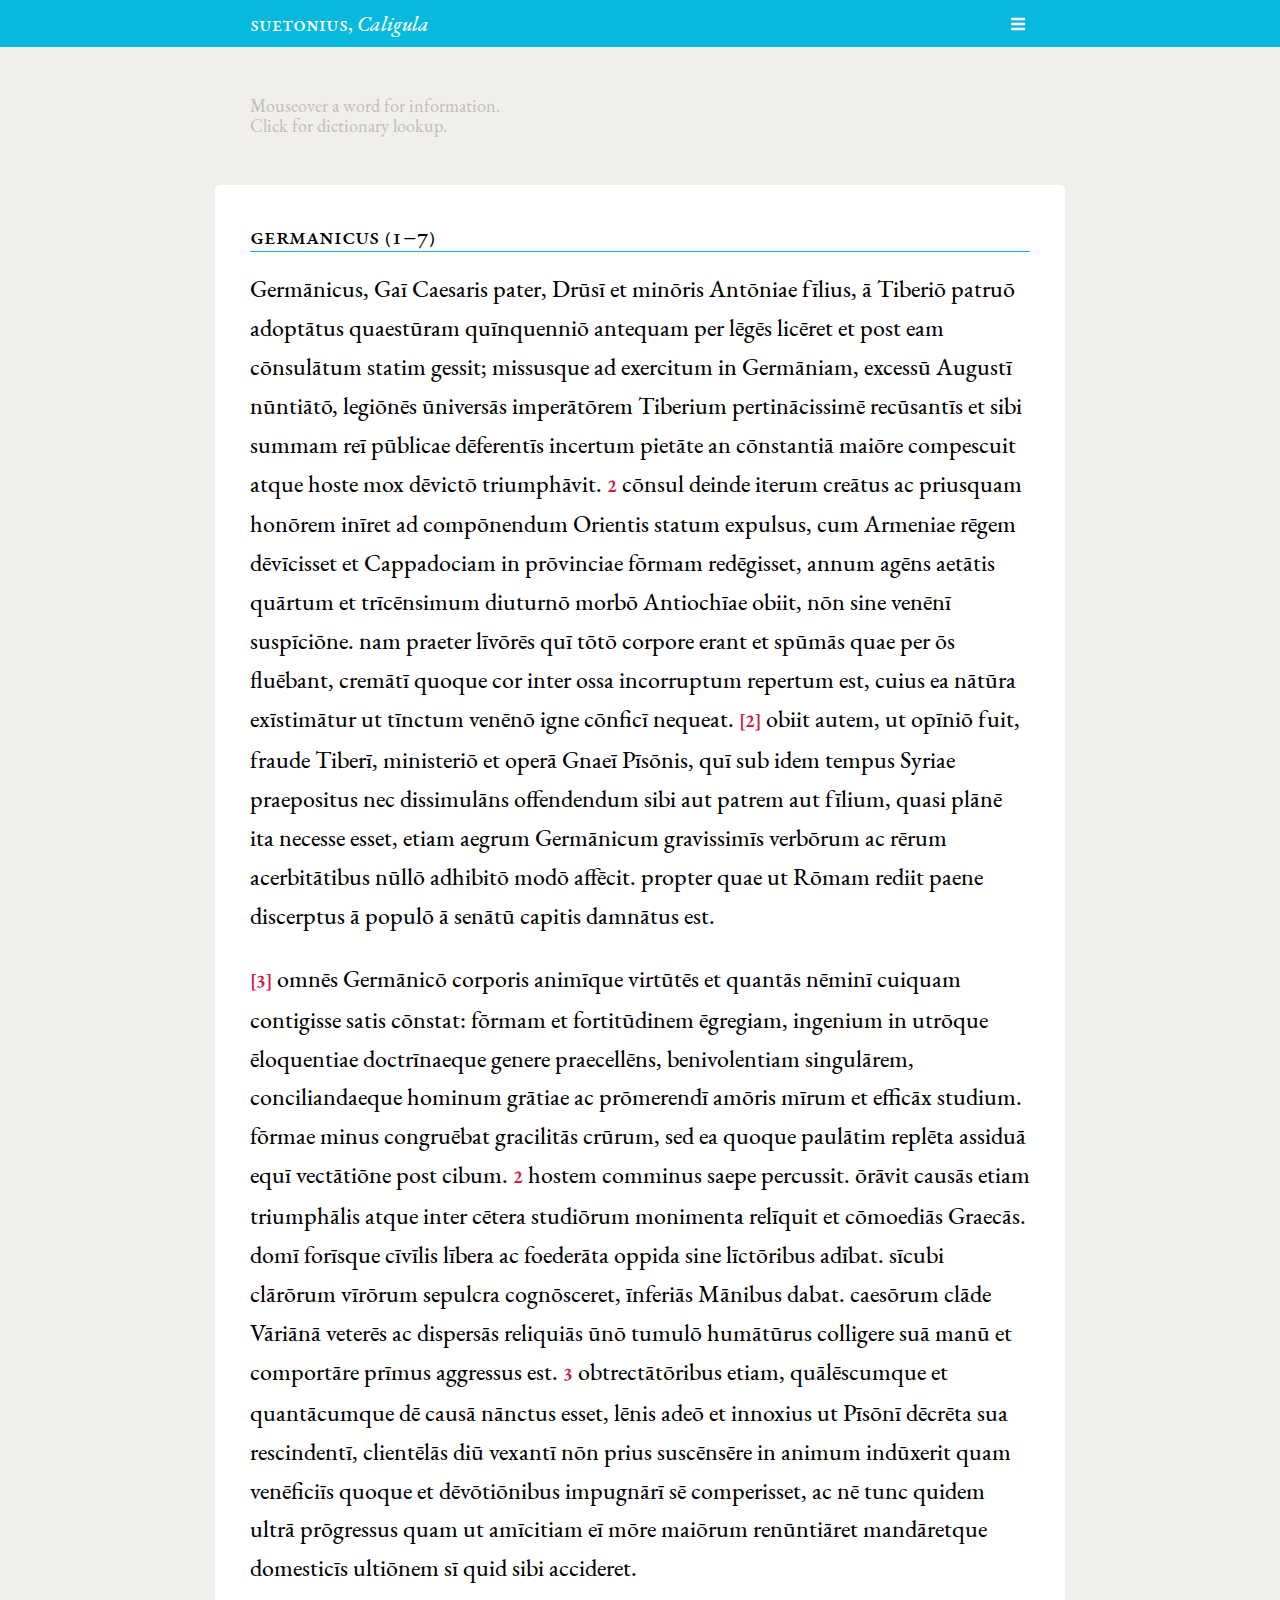
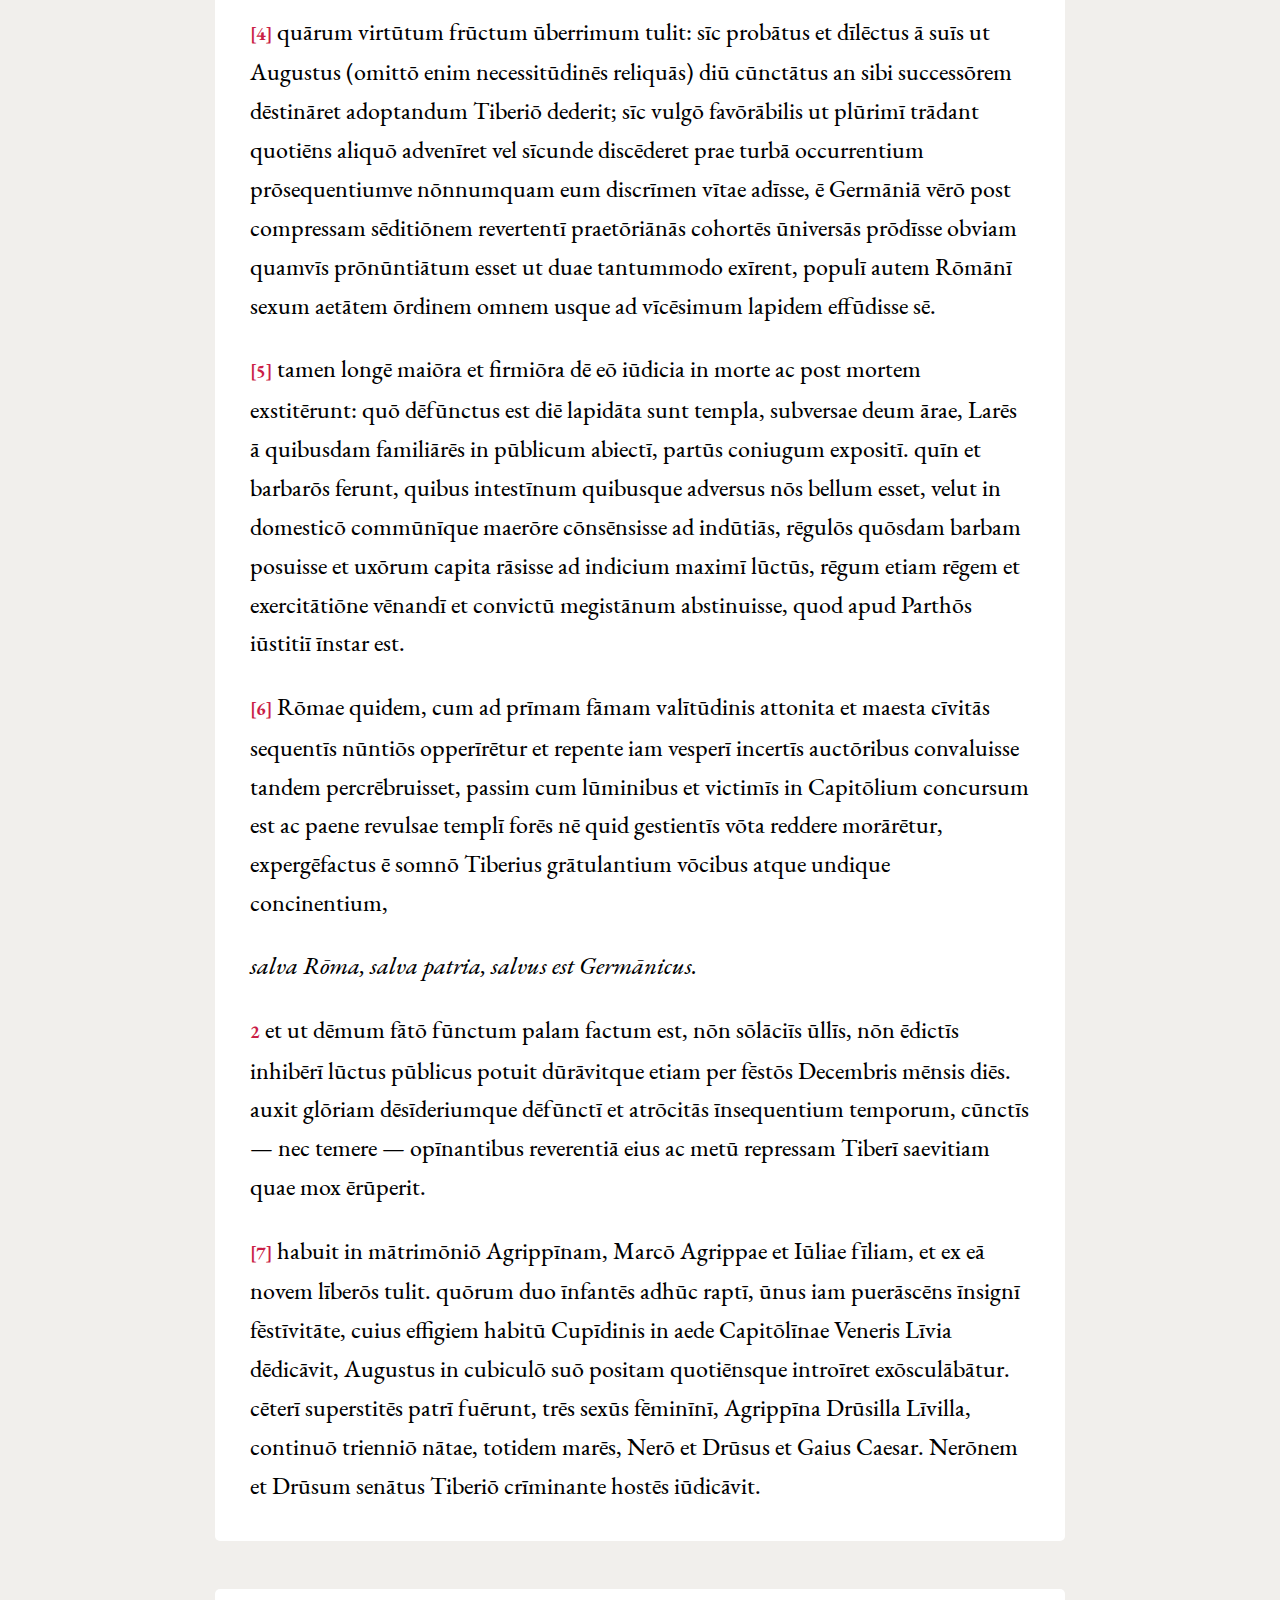
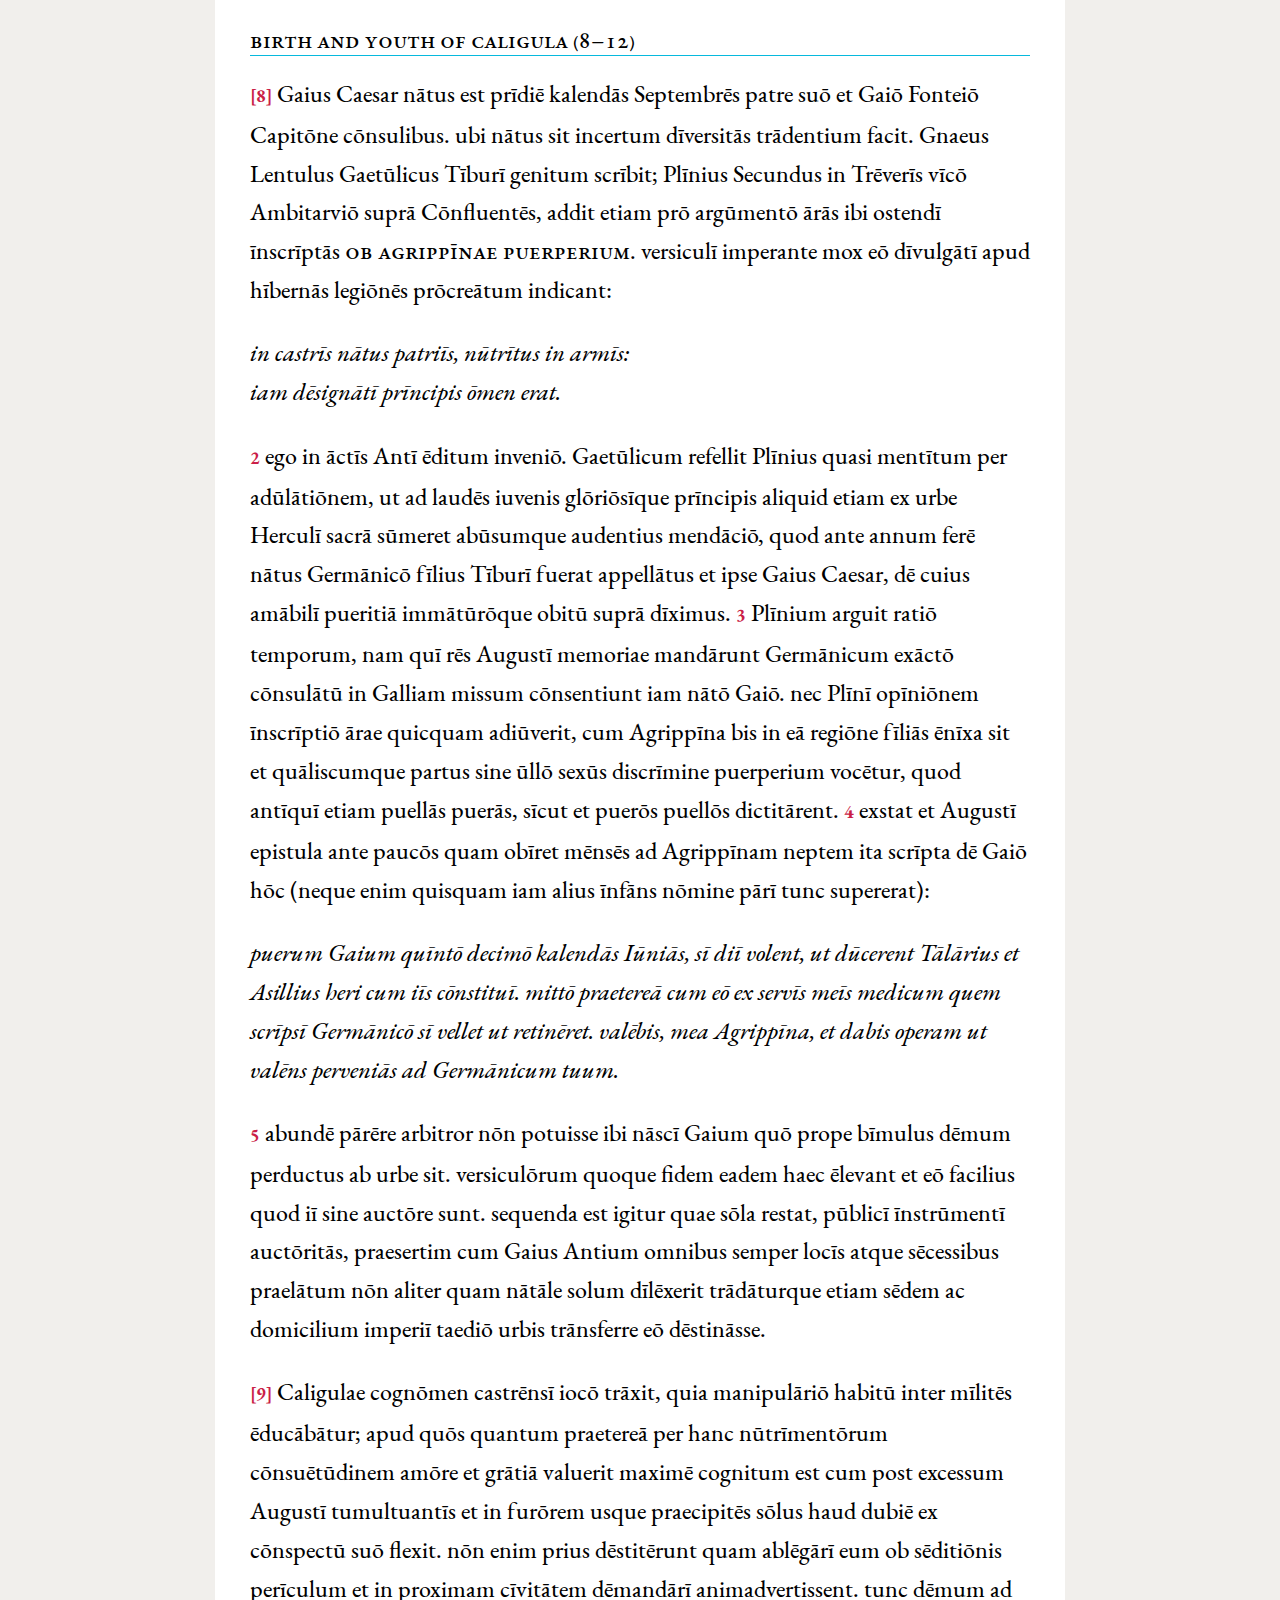
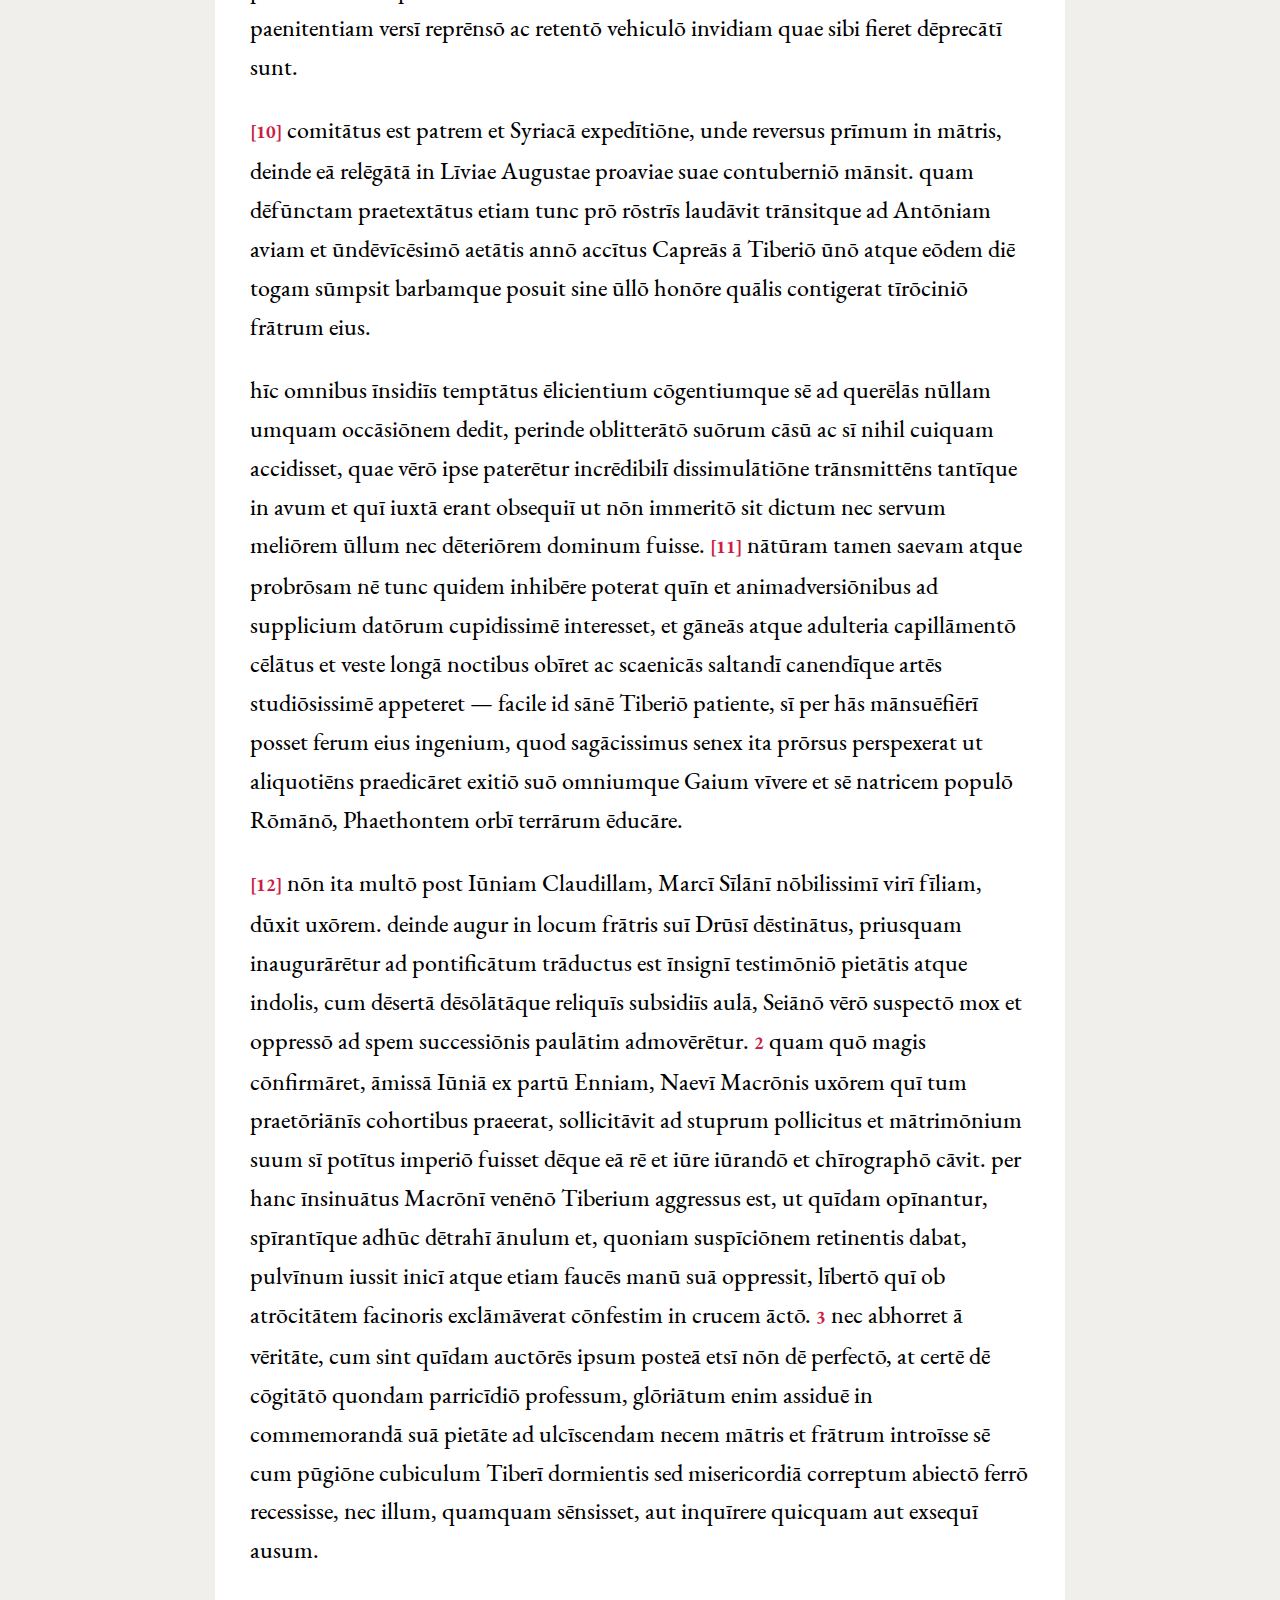
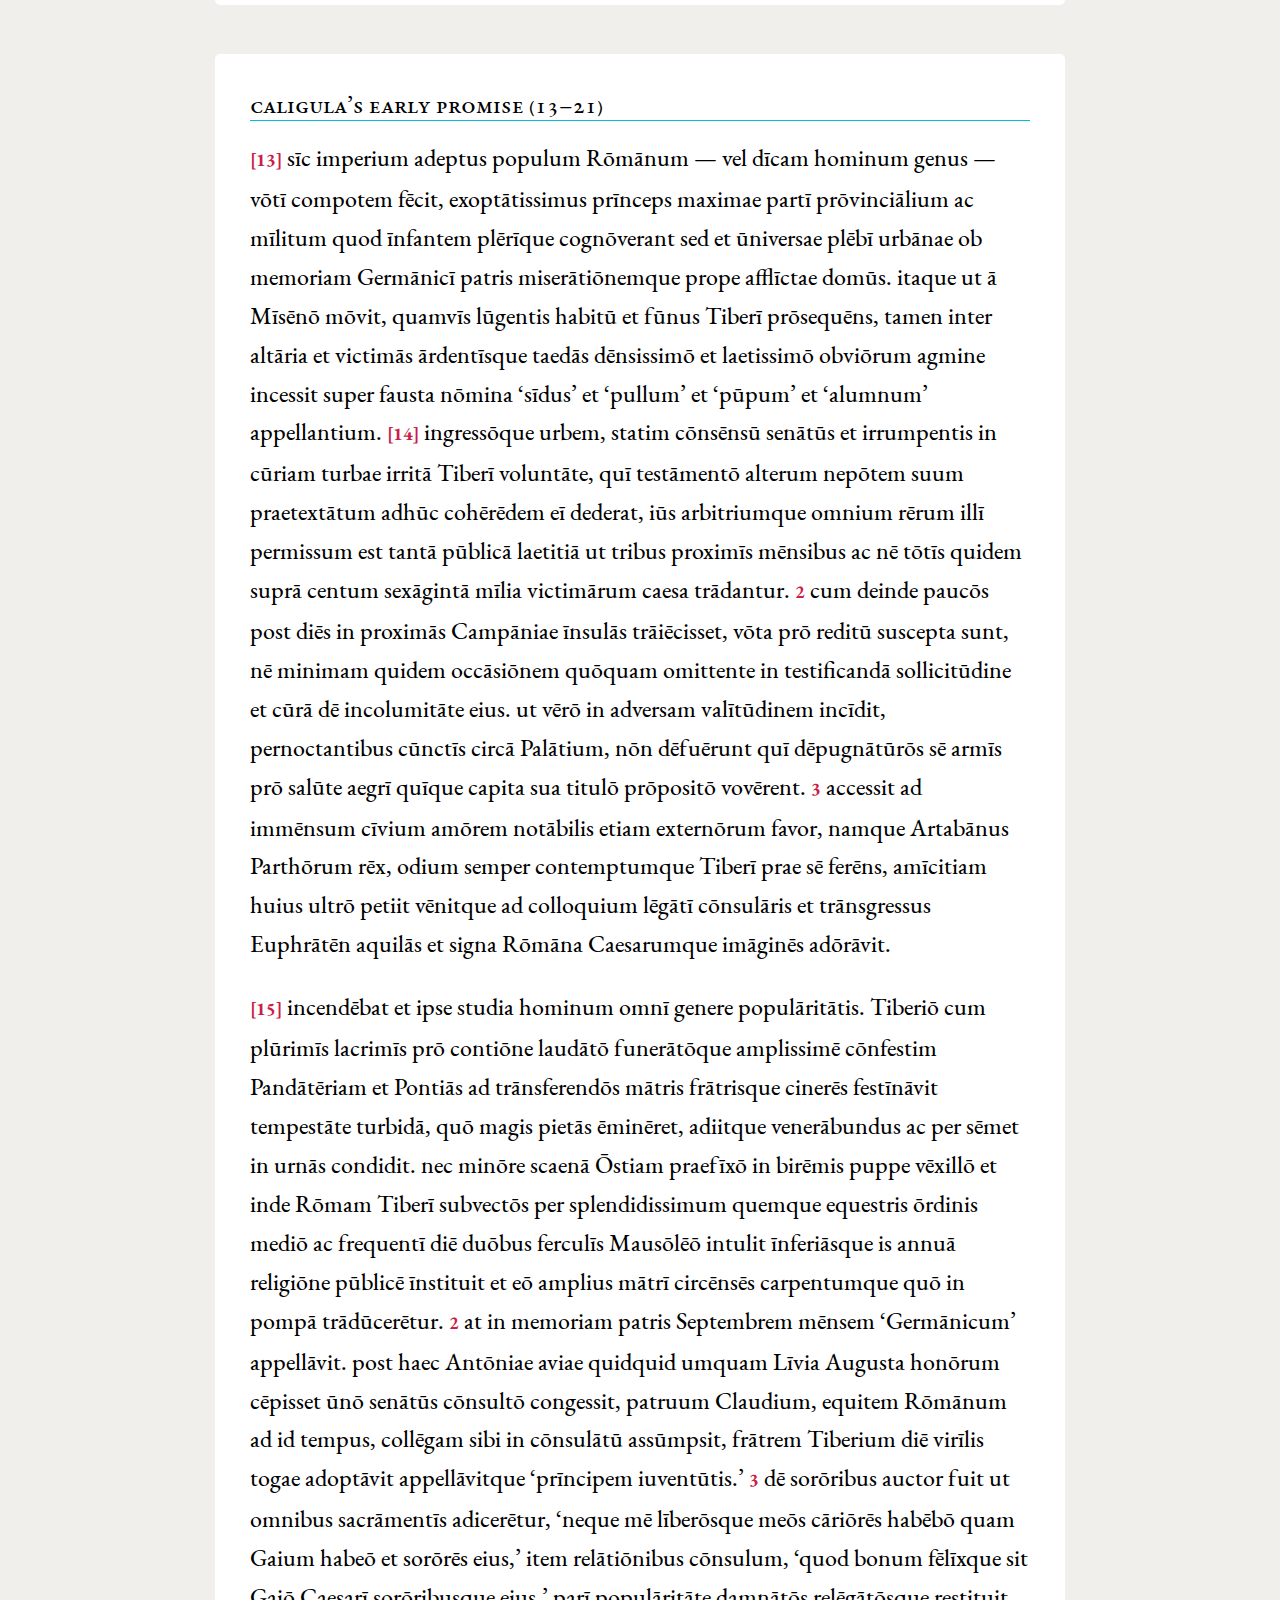
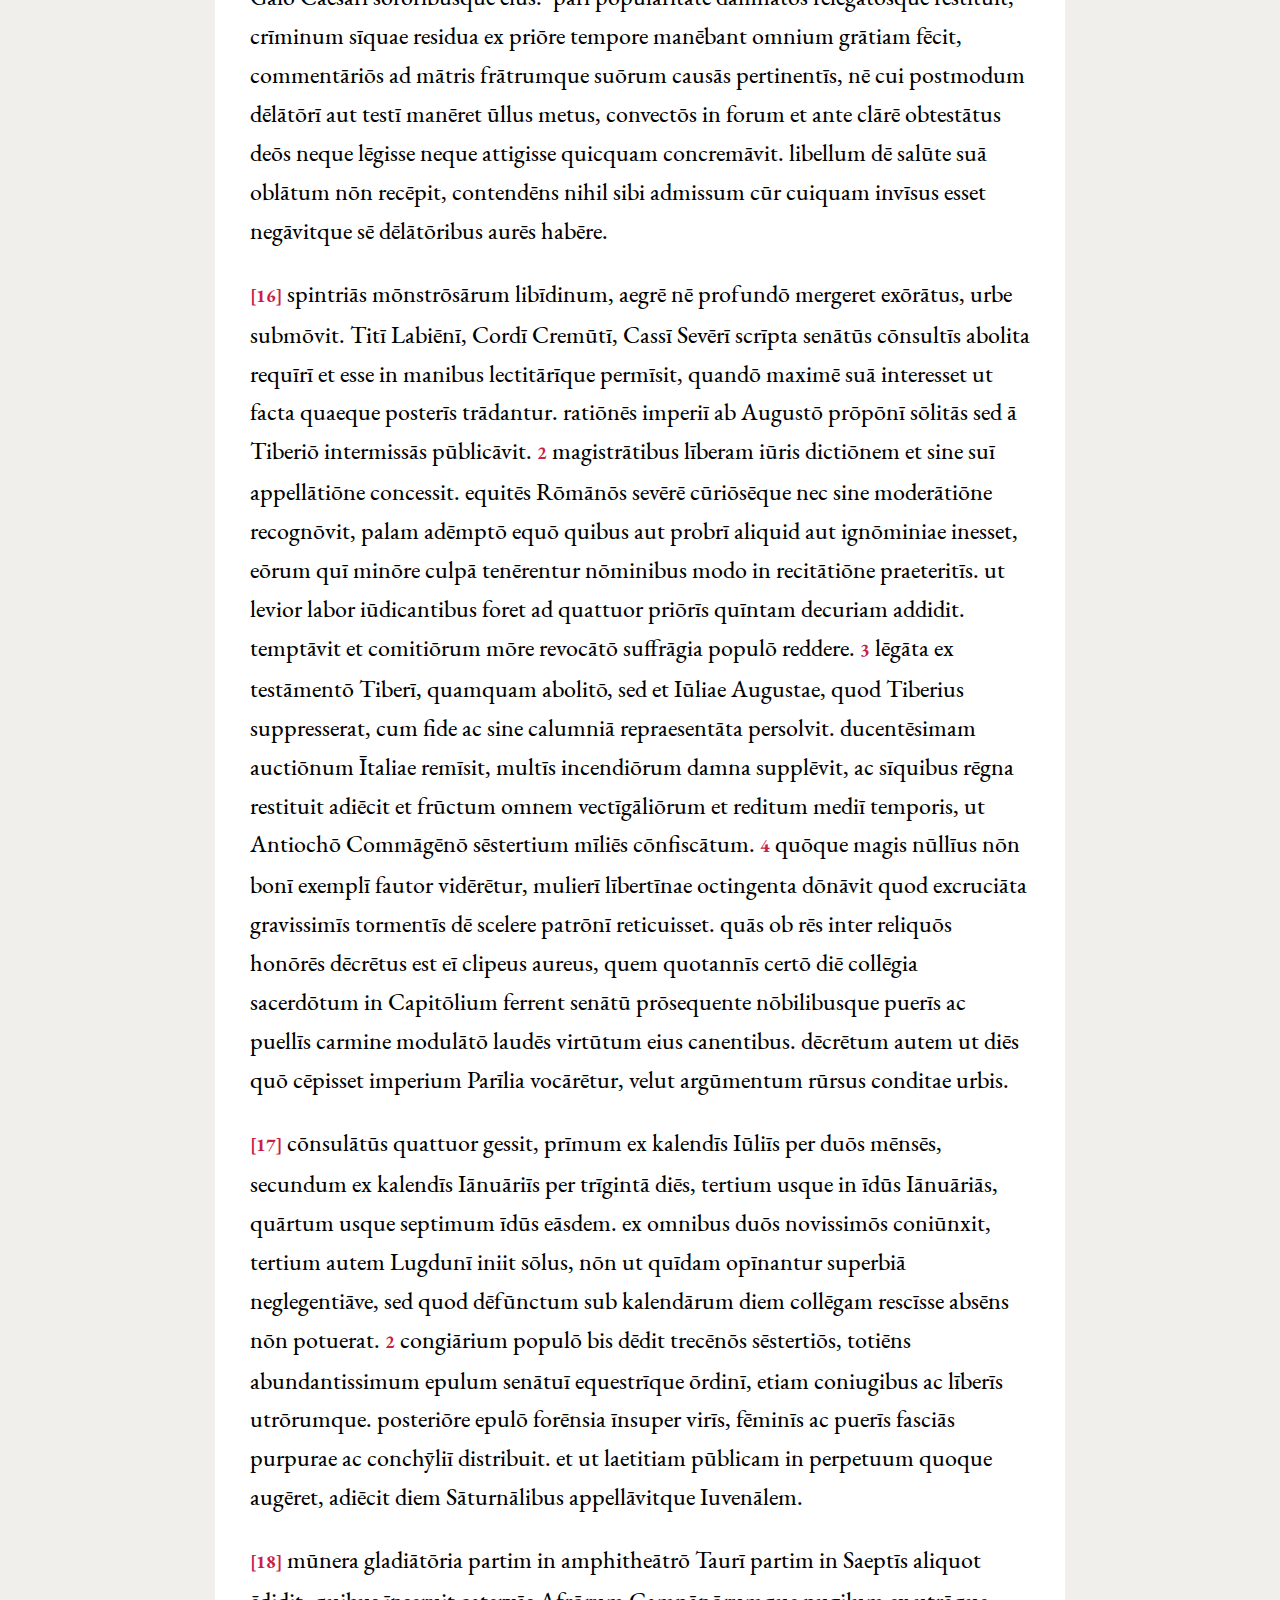
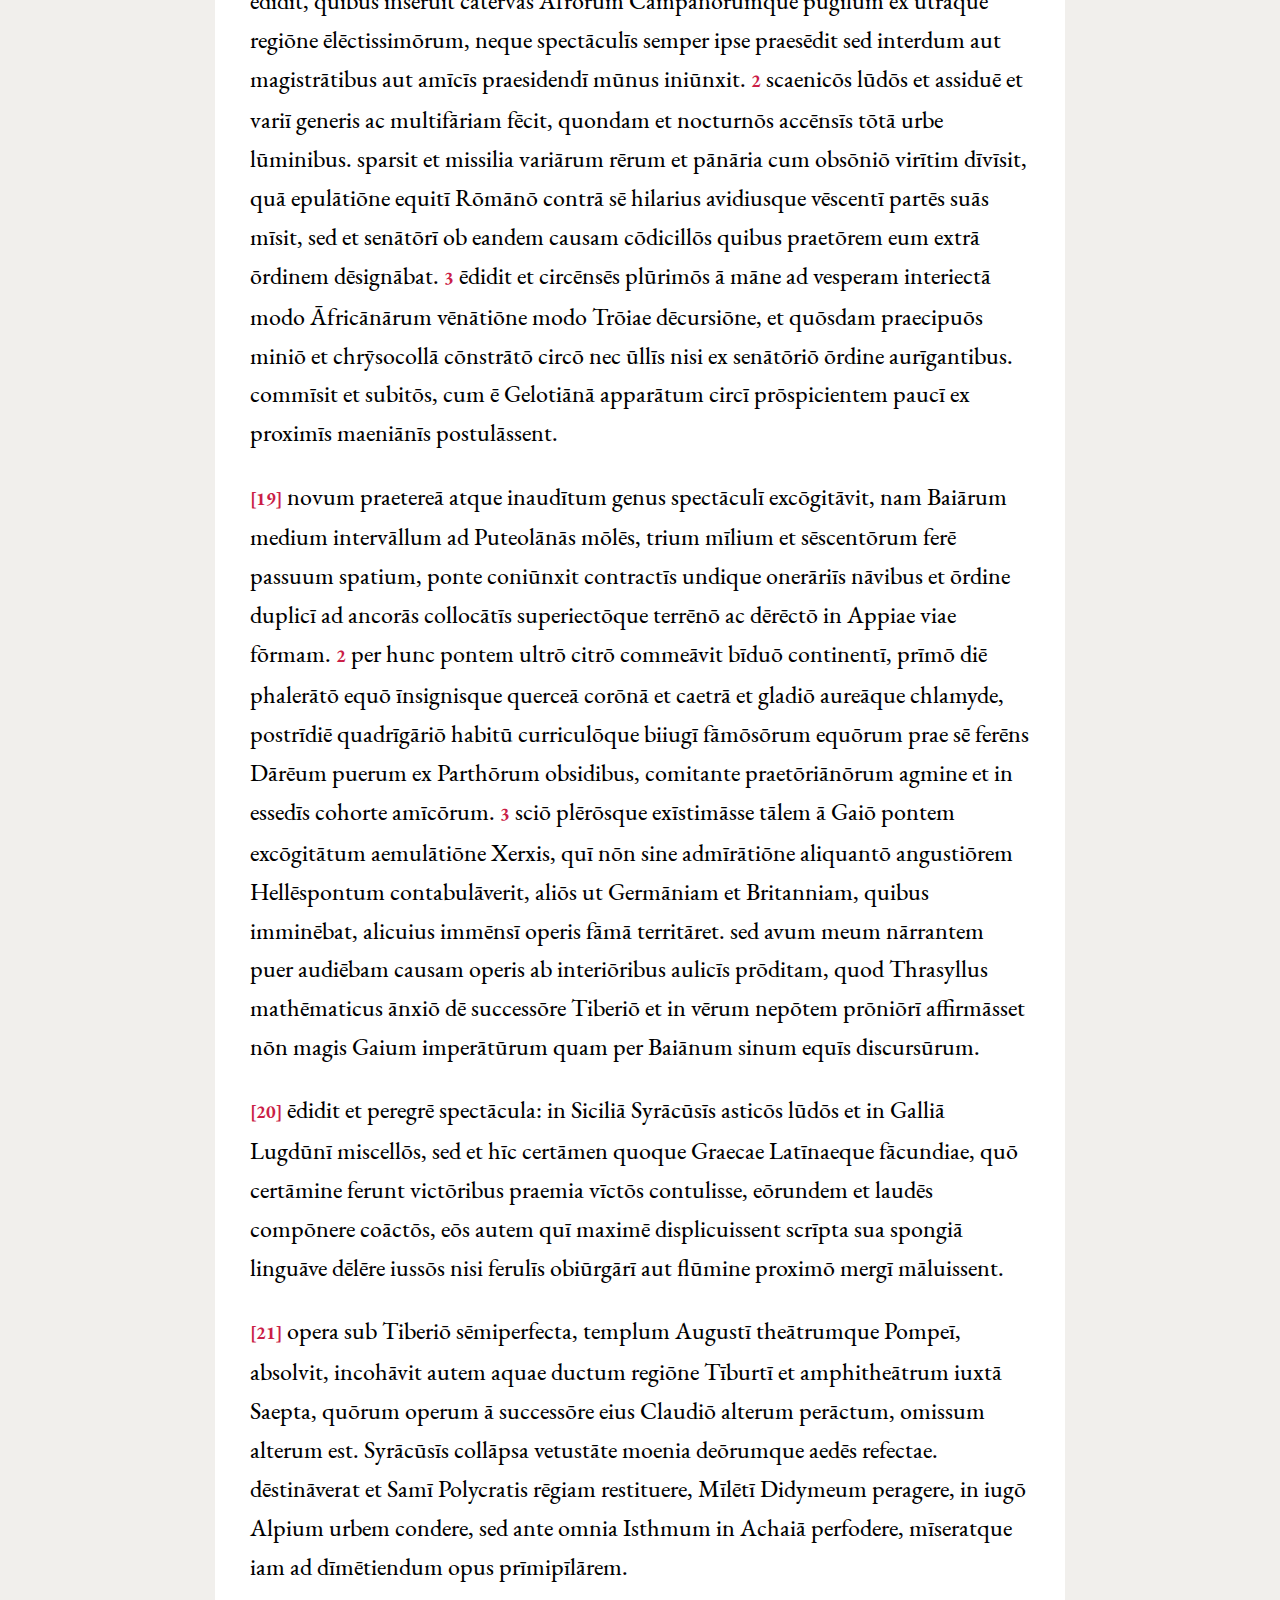
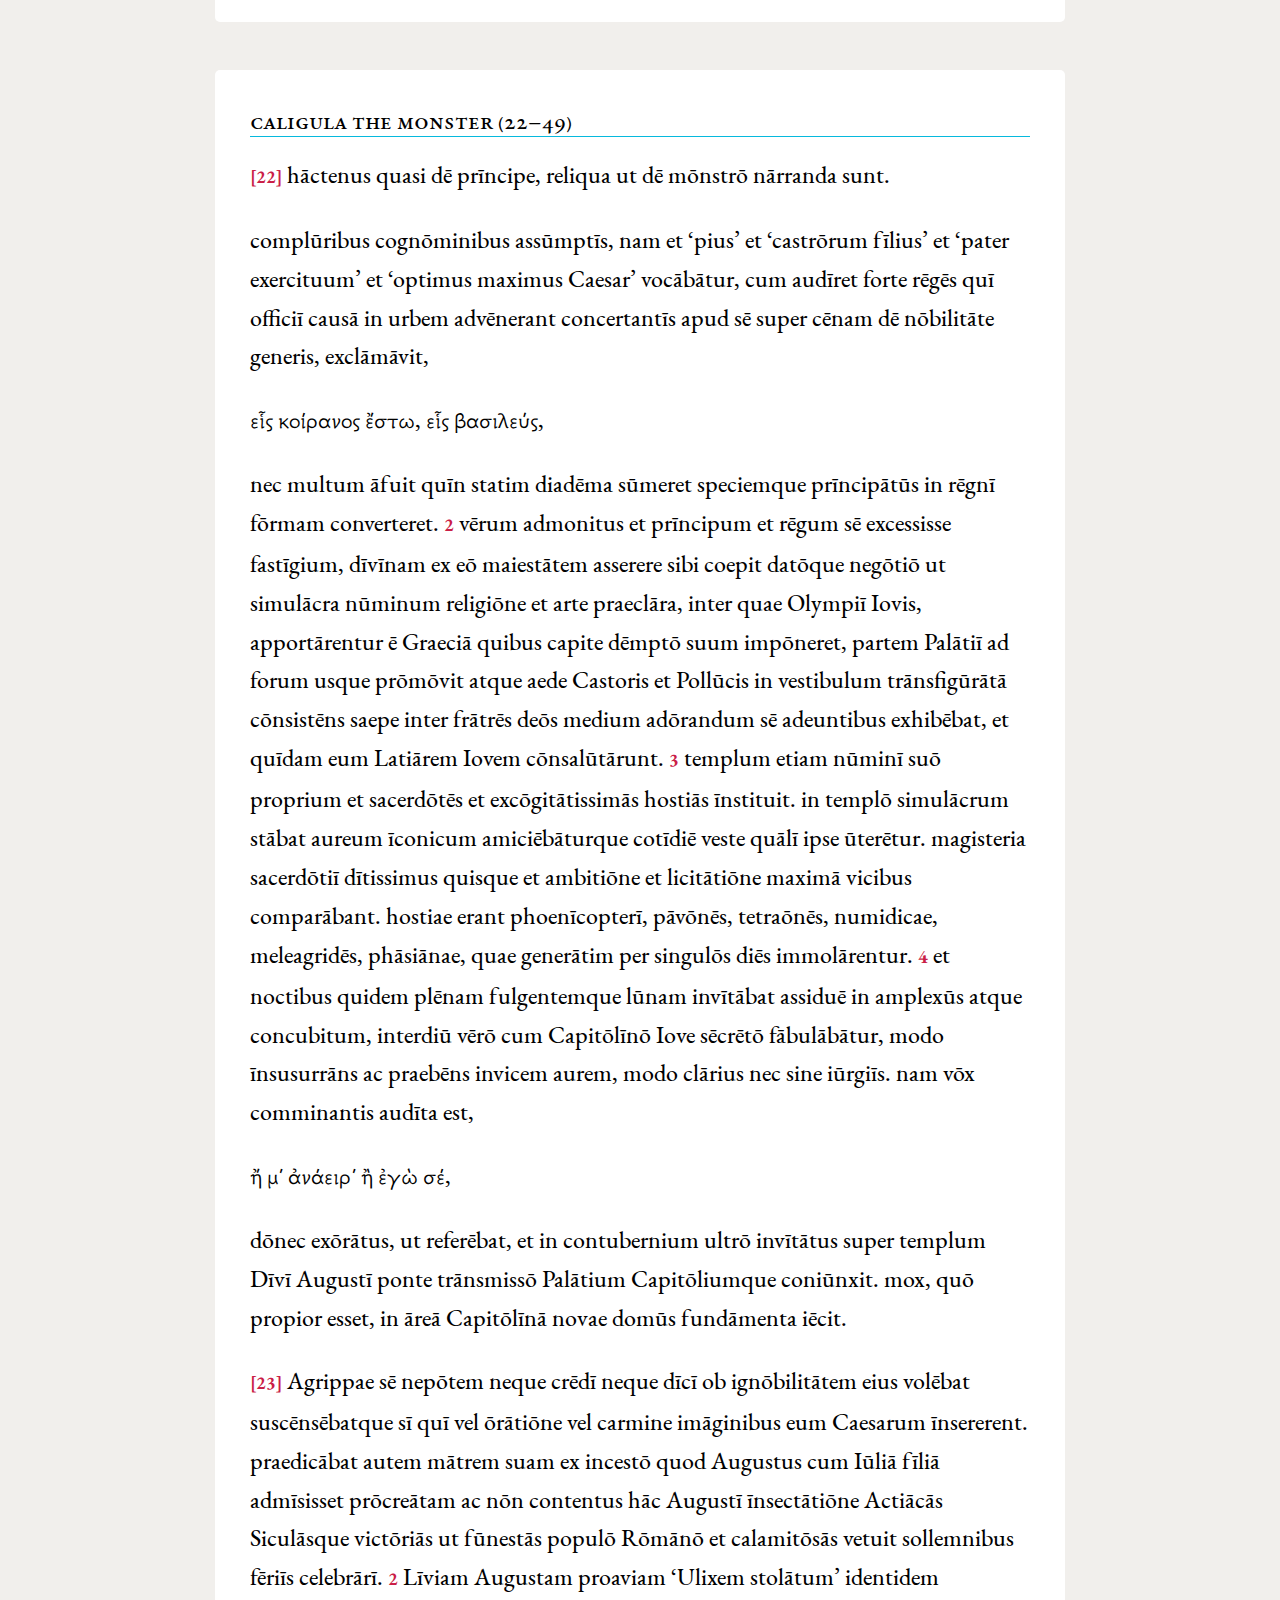
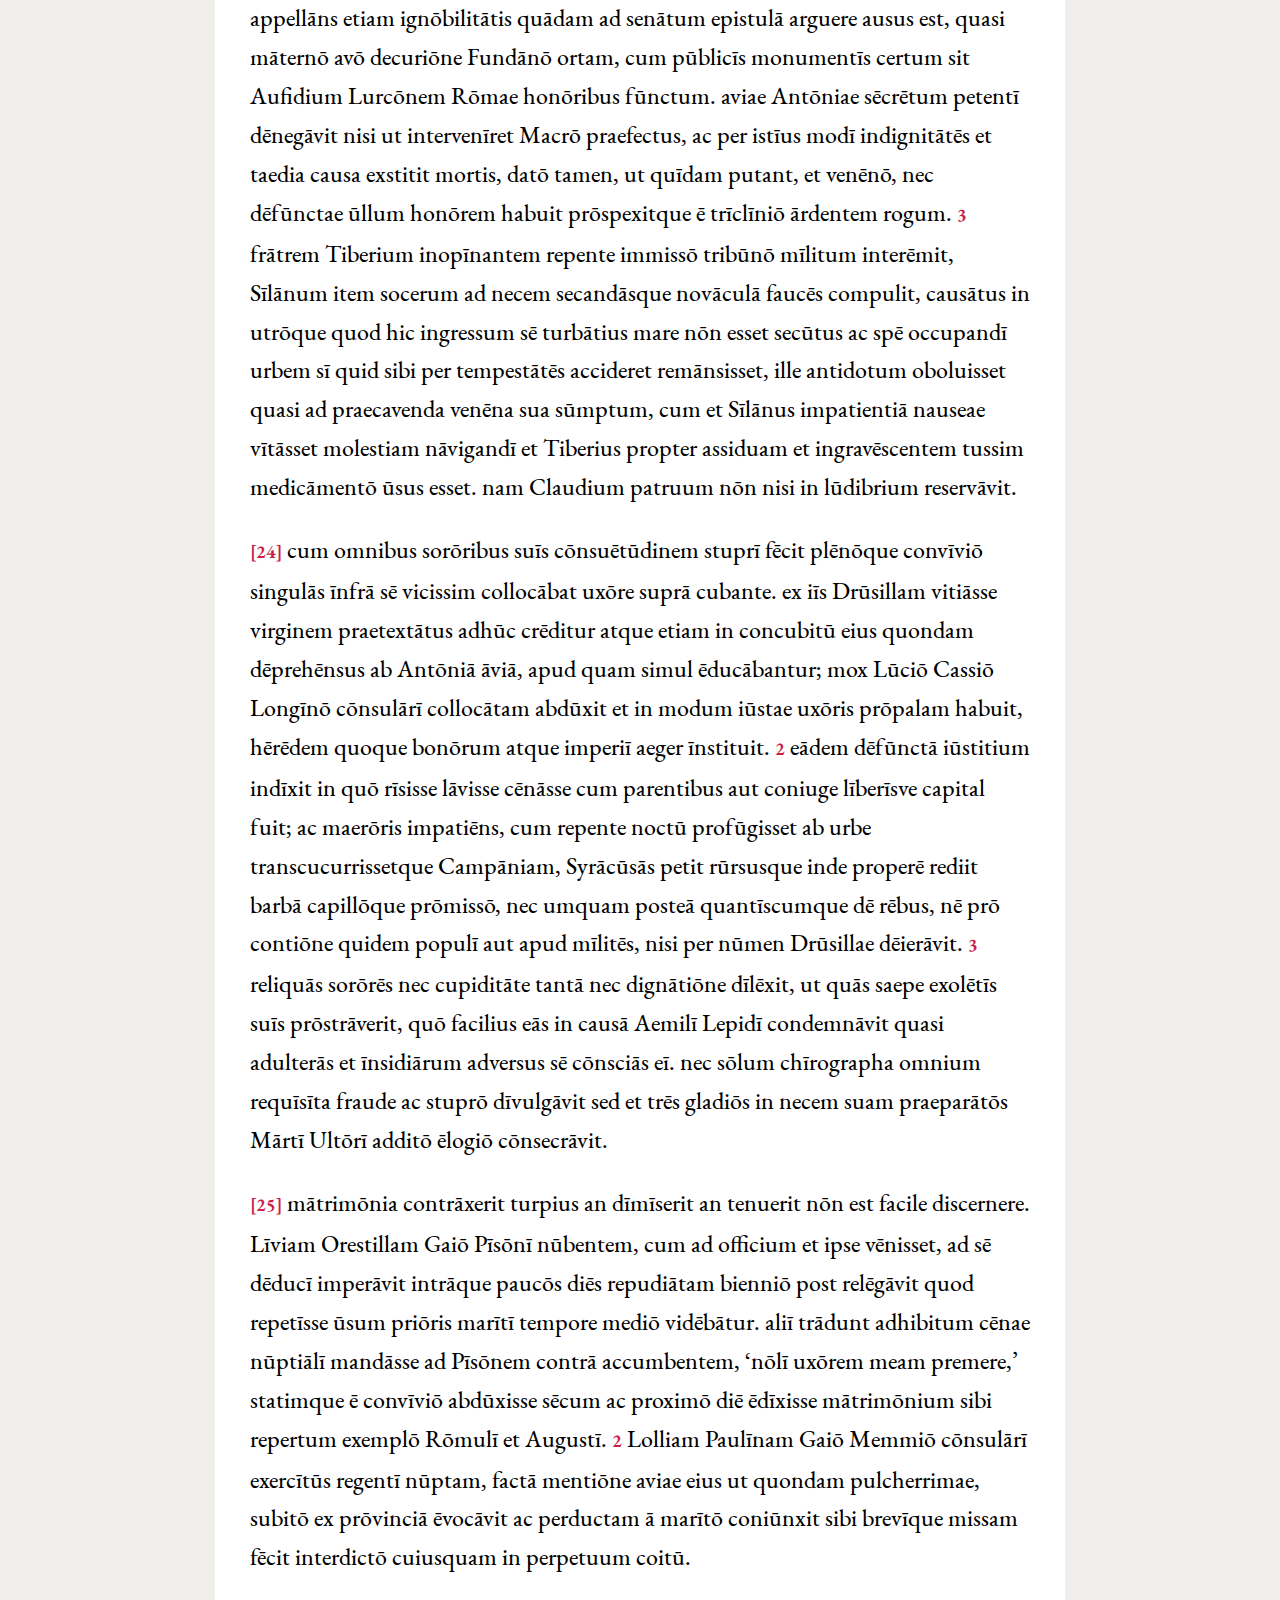
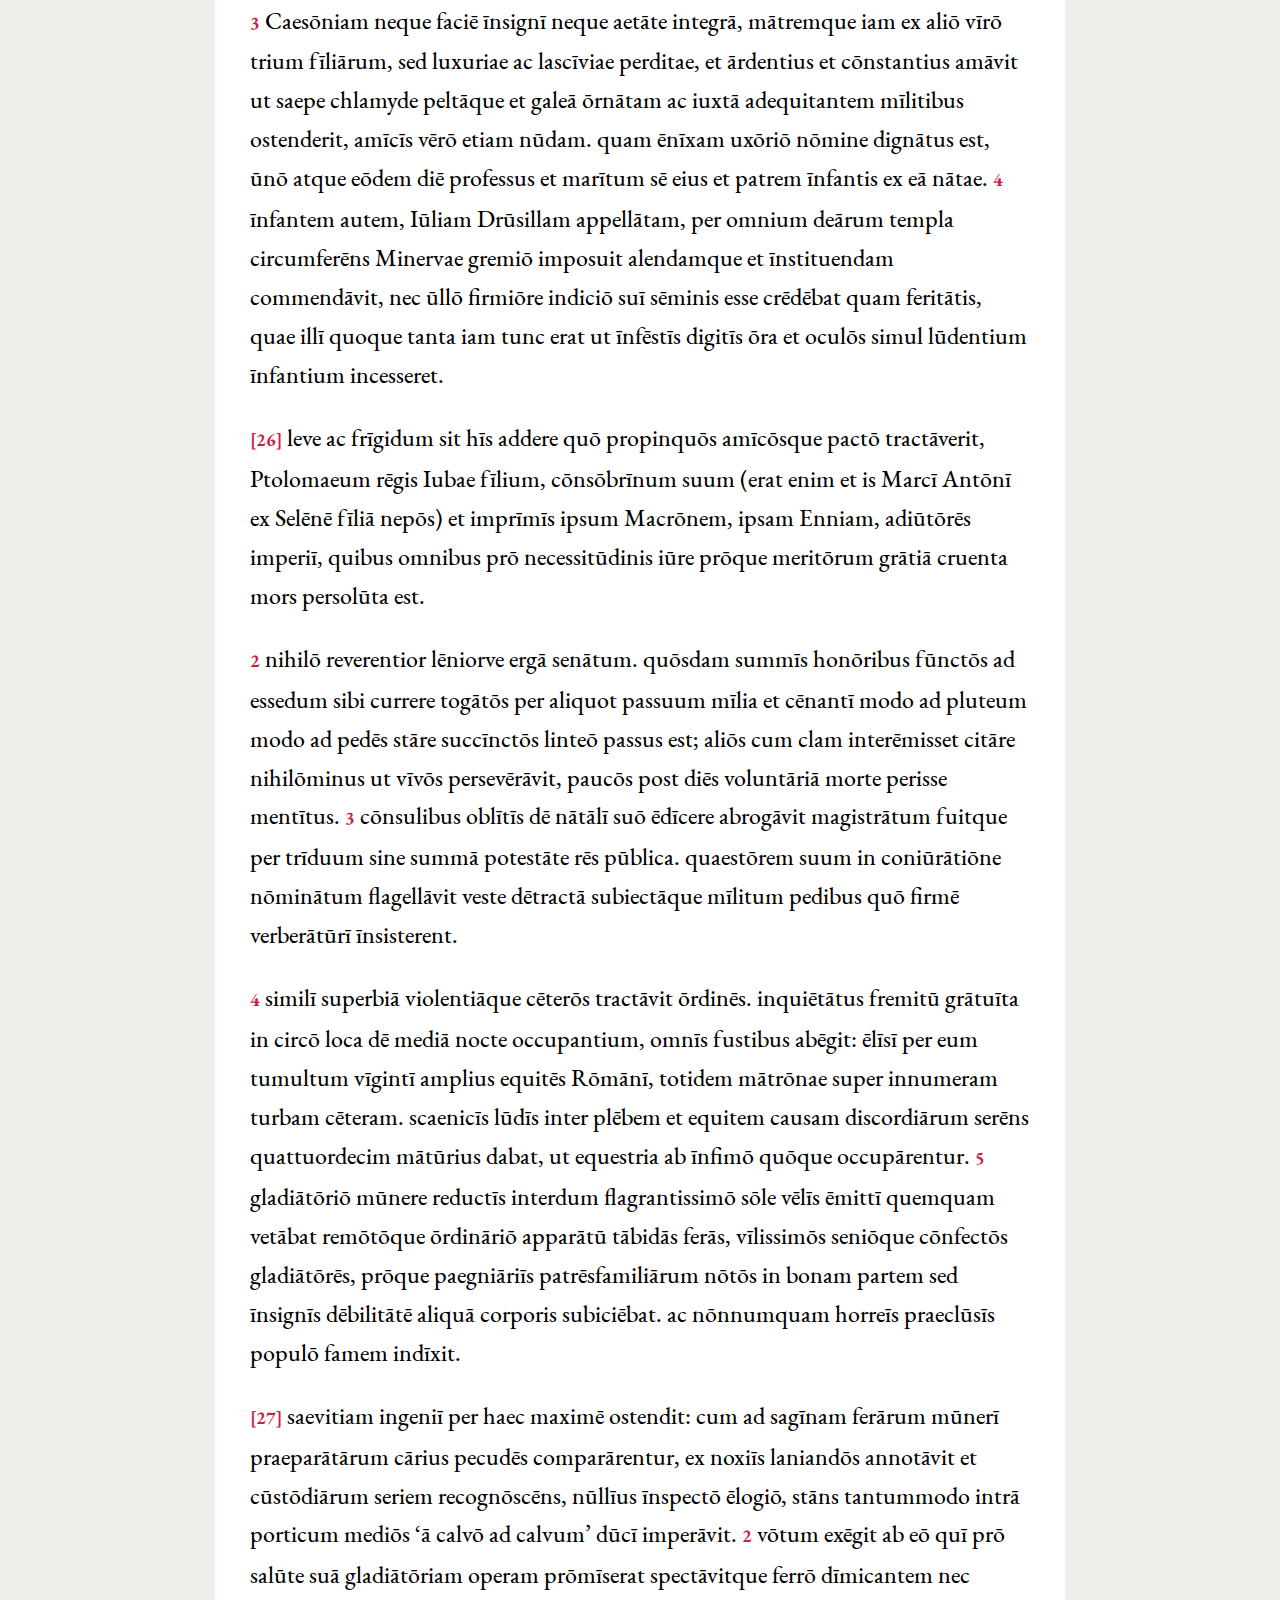
==== index.html @ a7c1e1fb "Edits completed 1-60." ====
<!DOCTYPE html>
<html lang="en">
<head>
	<meta charset="UTF-8">
	<meta name="viewport" content="width=device-width, initial-scale=1.0, shrink-to-fit=no">
	<link rel="stylesheet" href="styles/styles.css">
	<link rel="apple-touch-icon" href="icons/favicon.ico">
	<link rel="icon" type="image/png" sizes="16x16" href="icons/favicon-16x16.png">
	<link rel="icon" type="image/png" sizes="32x32" href="icons/favicon-32x32.png">
	<link rel="apple-touch-icon" sizes="180x180" href="icons/apple-touch-icon.png">
	<title>Suetonius, CALIGULA</title>
</head>

<body>

	<header>
		<nav>
			<h1>
				<span class="sc">Suetonius,</span> <em>Caligula</em>
				<!-- <span>Edited R. Childree</span> -->
			</h1>

			<input type="checkbox" class="nav__toggle" id="contents_button">
			<label for="contents_button">
				<svg id="menu" width="24" height="24" viewBox="0 0 24 24" fill="none" xmlns="http://www.w3.org/2000/svg"><path d="M6 17H18" stroke="white" stroke-width="2.5" stroke-linecap="round"/><path d="M6 7H18" stroke="white" stroke-width="2.5" stroke-linecap="round"/><path d="M6 12H18" stroke="white" stroke-width="2.5" stroke-linecap="round"/></svg>
				<svg id="close" width="24" height="24" viewBox="0 0 24 24" fill="none" xmlns="http://www.w3.org/2000/svg"><path fill-rule="evenodd" clip-rule="evenodd" d="M24 12C24 18.6274 18.6274 24 12 24C5.37258 24 0 18.6274 0 12C0 5.37259 5.37258 0 12 0C18.6274 0 24 5.37259 24 12ZM12 13.9091L7.84615 18L5.7087 15.8949L9.86255 11.804L6 8L8.13745 5.89493L12 9.69896L15.8625 5.89493L18 8L14.1375 11.804L18.2913 15.8949L16.1538 18L12 13.9091Z" fill="white"/></svg>
			</label>

			<ul class="nav__list">
				<li class="nav__item"><a href="#1" class="nav__link" onclick="contents_button.click()">1</a></li>
				<li class="nav__item"><a href="#2" class="nav__link" onclick="contents_button.click()">2</a></li>
				<li class="nav__item"><a href="#3" class="nav__link" onclick="contents_button.click()">3</a></li>
				<li class="nav__item"><a href="#4" class="nav__link" onclick="contents_button.click()">4</a></li>
				<li class="nav__item"><a href="#5" class="nav__link" onclick="contents_button.click()">5</a></li>
				<li class="nav__item"><a href="#6" class="nav__link" onclick="contents_button.click()">6</a></li>
				<li class="nav__item"><a href="#7" class="nav__link" onclick="contents_button.click()">7</a></li>
				<li class="nav__item"><a href="#8" class="nav__link" onclick="contents_button.click()">8</a></li>
				<li class="nav__item"><a href="#9" class="nav__link" onclick="contents_button.click()">9</a></li>
				<li class="nav__item"><a href="#10" class="nav__link" onclick="contents_button.click()">10</a></li>
				<li class="nav__item"><a href="#11" class="nav__link" onclick="contents_button.click()">11</a></li>
				<li class="nav__item"><a href="#12" class="nav__link" onclick="contents_button.click()">12</a></li>
				<li class="nav__item"><a href="#13" class="nav__link" onclick="contents_button.click()">13</a></li>
				<li class="nav__item"><a href="#14" class="nav__link" onclick="contents_button.click()">14</a></li>
				<li class="nav__item"><a href="#15" class="nav__link" onclick="contents_button.click()">15</a></li>
				<li class="nav__item"><a href="#16" class="nav__link" onclick="contents_button.click()">16</a></li>
				<li class="nav__item"><a href="#17" class="nav__link" onclick="contents_button.click()">17</a></li>
				<li class="nav__item"><a href="#18" class="nav__link" onclick="contents_button.click()">18</a></li>
				<li class="nav__item"><a href="#19" class="nav__link" onclick="contents_button.click()">19</a></li>
				<li class="nav__item"><a href="#20" class="nav__link" onclick="contents_button.click()">20</a></li>
				<li class="nav__item"><a href="#21" class="nav__link" onclick="contents_button.click()">21</a></li>
				<li class="nav__item"><a href="#22" class="nav__link" onclick="contents_button.click()">22</a></li>
				<li class="nav__item"><a href="#23" class="nav__link" onclick="contents_button.click()">23</a></li>
				<li class="nav__item"><a href="#24" class="nav__link" onclick="contents_button.click()">24</a></li>
				<li class="nav__item"><a href="#25" class="nav__link" onclick="contents_button.click()">25</a></li>
				<li class="nav__item"><a href="#26" class="nav__link" onclick="contents_button.click()">26</a></li>
				<li class="nav__item"><a href="#27" class="nav__link" onclick="contents_button.click()">27</a></li>
				<li class="nav__item"><a href="#28" class="nav__link" onclick="contents_button.click()">28</a></li>
				<li class="nav__item"><a href="#29" class="nav__link" onclick="contents_button.click()">29</a></li>
				<li class="nav__item"><a href="#30" class="nav__link" onclick="contents_button.click()">30</a></li>
				<li class="nav__item"><a href="#31" class="nav__link" onclick="contents_button.click()">31</a></li>
				<li class="nav__item"><a href="#32" class="nav__link" onclick="contents_button.click()">32</a></li>
				<li class="nav__item"><a href="#33" class="nav__link" onclick="contents_button.click()">33</a></li>
				<li class="nav__item"><a href="#34" class="nav__link" onclick="contents_button.click()">34</a></li>
				<li class="nav__item"><a href="#35" class="nav__link" onclick="contents_button.click()">35</a></li>
				<li class="nav__item"><a href="#36" class="nav__link" onclick="contents_button.click()">36</a></li>
				<li class="nav__item"><a href="#37" class="nav__link" onclick="contents_button.click()">37</a></li>
				<li class="nav__item"><a href="#38" class="nav__link" onclick="contents_button.click()">38</a></li>
				<li class="nav__item"><a href="#39" class="nav__link" onclick="contents_button.click()">39</a></li>
				<li class="nav__item"><a href="#40" class="nav__link" onclick="contents_button.click()">40</a></li>
				<li class="nav__item"><a href="#41" class="nav__link" onclick="contents_button.click()">41</a></li>
				<li class="nav__item"><a href="#42" class="nav__link" onclick="contents_button.click()">42</a></li>
				<li class="nav__item"><a href="#43" class="nav__link" onclick="contents_button.click()">43</a></li>
				<li class="nav__item"><a href="#44" class="nav__link" onclick="contents_button.click()">44</a></li>
				<li class="nav__item"><a href="#45" class="nav__link" onclick="contents_button.click()">45</a></li>
				<li class="nav__item"><a href="#46" class="nav__link" onclick="contents_button.click()">46</a></li>
				<li class="nav__item"><a href="#47" class="nav__link" onclick="contents_button.click()">47</a></li>
				<li class="nav__item"><a href="#48" class="nav__link" onclick="contents_button.click()">48</a></li>
				<li class="nav__item"><a href="#49" class="nav__link" onclick="contents_button.click()">49</a></li>
				<li class="nav__item"><a href="#50" class="nav__link" onclick="contents_button.click()">50</a></li>
				<li class="nav__item"><a href="#51" class="nav__link" onclick="contents_button.click()">51</a></li>
				<li class="nav__item"><a href="#52" class="nav__link" onclick="contents_button.click()">52</a></li>
				<li class="nav__item"><a href="#53" class="nav__link" onclick="contents_button.click()">53</a></li>
				<li class="nav__item"><a href="#54" class="nav__link" onclick="contents_button.click()">54</a></li>
				<li class="nav__item"><a href="#55" class="nav__link" onclick="contents_button.click()">55</a></li>
				<li class="nav__item"><a href="#56" class="nav__link" onclick="contents_button.click()">56</a></li>
				<li class="nav__item"><a href="#57" class="nav__link" onclick="contents_button.click()">57</a></li>
				<li class="nav__item"><a href="#58" class="nav__link" onclick="contents_button.click()">58</a></li>
				<li class="nav__item"><a href="#59" class="nav__link" onclick="contents_button.click()">59</a></li>
				<li class="nav__item"><a href="#60" class="nav__link" onclick="contents_button.click()">60</a></li>
			</ul>
		</nav>

		<aside>
			<ul id="info">
				<li>&nbsp;</li>
				<li id="message" style="margin-top:5px">Mouseover a word for information.<br>Click for dictionary lookup.<br>&nbsp;</li>
			</ul>
		</aside>
	
	</header>


<main id="main">
<section>
<h3>Germanicus (1–7)</h3>
	<p id="1">
		<span data-cite="1.1" data-lookup="Germanicus" data-dict="Germānicus –ī m." data-def="Germanicus" data-pos="n-s---mn-">Germānicus</span>,
		<span data-cite="1.1" data-lookup="Gaius" data-dict="Gaius –ī m." data-def="Gaius" data-pos="n-s---mg-">Gaī</span>
		<span data-cite="1.1" data-lookup="Caesar" data-dict="Caesar Caesaris m." data-def="Caesar" data-pos="n-s---mg-">Caesaris</span>
		<span data-cite="1.1" data-lookup="pater" data-dict="pater patris m." data-def="father; (in pl.) Patricians; Senators" data-pos="n-s---mn-">pater</span>,
		<span data-cite="1.1" data-lookup="Drusus" data-dict="Drūsus –ī m." data-def="Drusus" data-pos="n-s---mg-">Drūsī</span>
		<span data-cite="1.1" data-lookup="et" data-dict="et" data-def="and" data-pos="c--------">et</span>
		<span data-cite="1.1" data-lookup="parvus" data-dict="parvus –a –um" data-def="small" data-pos="a-s---fgc">minōris</span>
		<span data-cite="1.1" data-lookup="Antonia" data-dict="Antōnia –ae f." data-def="Antonia" data-pos="n-s---fg-">Antōniae</span>
		<span data-cite="1.1" data-lookup="filius" data-dict="fīlius –ī m." data-def="son" data-pos="n-s---mn-">fīlius</span>,
		<span data-cite="1.1" data-lookup="ab" data-dict="ā ab abs" data-def="from, by" data-pos="r--------">ā</span>
		<span data-cite="1.1" data-lookup="Tiberius" data-dict="Tiberius –(i)ī m." data-def="Tiberius" data-pos="n-s---mb-">Tiberiō</span>
		<span data-cite="1.1" data-lookup="patruus" data-dict="patruus –ī m." data-def="uncle" data-pos="n-s---mb-">patruō</span>
		<span data-cite="1.1" data-lookup="adopto" data-dict="adoptō –āre" data-def="to take by choice, adopt" data-pos="v-srppmn-">adoptātus</span>
		<span data-cite="1.1" data-lookup="quaestura" data-dict="quaestūra –ae f." data-def="quaestorship" data-pos="n-s---fa-">quaestūram</span>
		<span data-cite="1.1" data-lookup="quinquennium" data-dict="quinquennium –(i)ī n." data-def="a period of five years" data-pos="n-s---nb-">quīnquenniō</span>
		<span data-cite="1.1" data-lookup="antequam" data-dict="antequam" data-def="before, sooner than" data-pos="c--------">antequam</span>
		<span data-cite="1.1" data-lookup="per" data-dict="per" data-def="through" data-pos="r--------">per</span>
		<span data-cite="1.1" data-lookup="lex" data-dict="lēx lēgis f." data-def="law" data-pos="n-p---fa-">lēgēs</span>
		<span data-cite="1.1" data-lookup="licet" data-dict="licet licēre licuit/licitum est" data-def="it is permitted; (+ subj.) although" data-pos="v3sisa---">licēret</span>
		<span data-cite="1.1" data-lookup="et" data-dict="et" data-def="and" data-pos="c--------">et</span>
		<span data-cite="1.1" data-lookup="post" data-dict="post" data-def="after (adv. and prep. + acc.)" data-pos="r--------">post</span>
		<span data-cite="1.1" data-lookup="is" data-dict="is ea id" data-def="he, she it; that" data-pos="p-s---fa-">eam</span>
		<span data-cite="1.1" data-lookup="consulatus" data-dict="cōnsulātus –ūs m." data-def="consulship" data-pos="n-s---ma-">cōnsulātum</span>
		<span data-cite="1.1" data-lookup="statim" data-dict="statim" data-def="immediately" data-pos="d--------">statim</span>
		<span data-cite="1.1" data-lookup="gero" data-dict="gerō gerere gessī gestus" data-def="to bear, manage" data-pos="v3sria---">gessit</span>;
		<span data-cite="1.1" data-lookup="mitto" data-dict="mittō mittere mīsī missus" data-def="to send; release, let go" data-pos="v-srppma-">missus</span><span data-cite="1.1" data-lookup="que" data-dict="–que" data-def="and" data-pos="c--------">que</span>
		<span data-cite="1.1" data-lookup="ad" data-dict="ad" data-def="to, up to, towards" data-pos="r--------">ad</span>
		<span data-cite="1.1" data-lookup="exercitus" data-dict="exercitus –ūs m." data-def="army" data-pos="n-s---ma-">exercitum</span>
		<span data-cite="1.1" data-lookup="in" data-dict="in" data-def="in, on" data-pos="r--------">in</span>
		<span data-cite="1.1" data-lookup="Germania" data-dict="Germānia –ae f." data-def="Germany" data-pos="n-s---fa-">Germāniam</span>,
		<span data-cite="1.1" data-lookup="excessus" data-dict="excessus –ūs m." data-def="departure; death" data-pos="n-s---mb-">excessū</span>
		<span data-cite="1.1" data-lookup="Augustus" data-dict="Augustus –ī m." data-def="Augustus" data-pos="n-s---mg-">Augustī</span>
		<span data-cite="1.1" data-lookup="nuntio" data-dict="nūntiō nuntiāre nuntiāvī nuntiātus" data-def="to announce" data-pos="v-srppmb-">nūntiātō</span>,
		<span data-cite="1.1" data-lookup="legio" data-dict="legiō legiōnis f." data-def="legion" data-pos="n-p---fa-">legiōnēs</span>
		<span data-cite="1.1" data-lookup="universus" data-dict="ūniversus –a –um" data-def="entire, all" data-pos="a-p---fa-">ūniversās</span>
		<span data-cite="1.1" data-lookup="imperator" data-dict="imperātor imperātōris m." data-def="commander" data-pos="n-s---ma-">imperātōrem</span>
		<span data-cite="1.1" data-lookup="Tiberius" data-dict="Tiberius –(i)ī m." data-def="Tiberius" data-pos="n-s---ma-">Tiberium</span>
		<span data-cite="1.1" data-lookup="pertinax" data-dict="pertināx –ācis" data-def="persevering, stubborn" data-pos="d-------s">pertinācissimē</span>
		<span data-cite="1.1" data-lookup="recuso" data-dict="recūsō recūsāre recūsāvī recūsātus" data-def="to refuse" data-pos="v-pppafa-">recūsantīs</span>
		<span data-cite="1.1" data-lookup="et" data-dict="et" data-def="and" data-pos="c--------">et</span>
		<span data-cite="1.1" data-lookup="sui" data-dict="— suī sibi sē sē" data-def="himself, herself, itself (reflexive)" data-pos="p-p---md-">sibi</span>
		<span data-cite="1.1" data-lookup="summa" data-dict="summa –ae f." data-def="peak, sum" data-pos="n-s---fa-">summam</span>
		<span data-cite="1.1" data-lookup="res" data-dict="rēs reī f." data-def="matter, affair, thing" data-pos="n-s---fg-">reī</span>
		<span data-cite="1.1" data-lookup="publicus" data-dict="pūblicus –a –um" data-def="public, belonging to the people" data-pos="a-s---fg-">pūblicae</span>
		<span data-cite="1.1" data-lookup="defero" data-dict="dēferō dēferre dētulī dēlātus" data-def="to carry away; report, confer" data-pos="v-pppafa-">dēferentīs</span>
		<span data-cite="1.1" data-lookup="incertum" data-dict="incertum –ī n." data-def="an uncertainty" data-pos="a-s---na-">incertum</span>
		<span data-cite="1.1" data-lookup="pietas" data-dict="pietās pietātis f." data-def="devotion" data-pos="n-s---fb-">pietāte</span>
		<span data-cite="1.1" data-lookup="an" data-dict="an" data-def="or, whether, if" data-pos="c--------">an</span>
		<span data-cite="1.1" data-lookup="constantia" data-dict="cōnstantia –ae f." data-def="firmness, perseverance" data-pos="n-s---fb-">cōnstantiā</span>
		<span data-cite="1.1" data-lookup="magnus" data-dict="māgnus –a –um" data-def="great" data-pos="a-s---fbc">maiōre</span>
		<span data-cite="1.1" data-lookup="compesco" data-dict="compescō –pescere –pescuī —" data-def="to restrain, hold back" data-pos="v3sria---">compescuit</span>
		<span data-cite="1.1" data-lookup="atque" data-dict="atque" data-def="and, also" data-pos="c--------">atque</span>
		<span data-cite="1.1" data-lookup="hostis" data-dict="hostis hostis m." data-def="(public) enemy" data-pos="n-s---mb-">hoste</span>
		<span data-cite="1.1" data-lookup="mox" data-dict="mox" data-def="soon; then" data-pos="d--------">mox</span>
		<span data-cite="1.1" data-lookup="devinco" data-dict="dēvincō –ere –vīcī –victus" data-def="to conquer completely" data-pos="v-srppmb-">dēvictō</span>
		<span data-cite="1.1" data-lookup="triumpho" data-dict="triumphō triumphāre triumphāvī triumphātus" data-def="to triumph" data-pos="v3sria---">triumphāvit</span>.
	<b>2</b>
		<span data-cite="1.2" data-lookup="consul" data-dict="cōnsul cōnsulis m." data-def="consul" data-pos="n-s---mn-">cōnsul</span>
		<span data-cite="1.2" data-lookup="deinde" data-dict="deinde or dein" data-def="then, next" data-pos="d--------">deinde</span>
		<span data-cite="1.2" data-lookup="iterum" data-dict="iterum" data-def="again" data-pos="d--------">iterum</span>
		<span data-cite="1.2" data-lookup="creo" data-dict="creō creāre creāvī creātus" data-def="to create, produce" data-pos="v-srppmn-">creātus</span>
		<span data-cite="1.2" data-lookup="ac" data-dict="ac" data-def="and, also" data-pos="c--------">ac</span>
		<span data-cite="1.2" data-lookup="priusquam" data-dict="priusquam" data-def="before" data-pos="d--------">priusquam</span>
		<span data-cite="1.2" data-lookup="honor" data-dict="honor honōris m." data-def="honor; office" data-pos="n-s---ma-">honōrem</span>
		<span data-cite="1.2" data-lookup="ineo" data-dict="ineō inīre iniī/inīvī initus" data-def="to enter" data-pos="v3sisa---">inīret</span>
		<span data-cite="1.2" data-lookup="ad" data-dict="ad" data-def="to, up to, towards" data-pos="r--------">ad</span>
		<span data-cite="1.2" data-lookup="compono" data-dict="compōnō compōnere composuī compōsitus" data-def="to build, arrange, bury, calm down" data-pos="v-s-g-ma-">compōnendum</span>
		<span data-cite="1.2" data-lookup="Oriens" data-dict="Oriēns –entis m." data-def="the east; the rising sun" data-pos="n-s---mg-">Orientis</span>
		<span data-cite="1.2" data-lookup="status" data-dict="status –ūs m." data-def="position" data-pos="n-s---ma-">statum</span>
		<span data-cite="1.2" data-lookup="expello" data-dict="expellō expellere expulī expulsus" data-def="to propel, drive out, expel" data-pos="v-srppmn-">expulsus</span>,
		<span data-cite="1.2" data-lookup="cum" data-dict="cum" data-def="when; since; although" data-pos="c--------">cum</span>
		<span data-cite="1.2" data-lookup="Armenia" data-dict="Armenia –ae f." data-def="Armenia, a country of Asia" data-pos="n-s---fg-">Armeniae</span>
		<span data-cite="1.2" data-lookup="rex" data-dict="rēx rēgis m." data-def="king" data-pos="n-s---ma-">rēgem</span>
		<span data-cite="1.2" data-lookup="devinco" data-dict="dēvincō –ere –vīcī –victus" data-def="to conquer completely" data-pos="v3slsa---">dēvīcisset</span>
		<span data-cite="1.2" data-lookup="et" data-dict="et" data-def="and" data-pos="c--------">et</span>
		<span data-cite="1.2" data-lookup="Cappadocia" data-dict="Cappadocia –ae f." data-def="Cappadocia" data-pos="n-s---fa-">Cappadociam</span>
		<span data-cite="1.2" data-lookup="in" data-dict="in" data-def="in, on" data-pos="r--------">in</span>
		<span data-cite="1.2" data-lookup="provincia" data-dict="prōvincia –ae f." data-def="province" data-pos="n-s---fg-">prōvinciae</span>
		<span data-cite="1.2" data-lookup="forma" data-dict="fōrma –ae f." data-def="shape; beauty" data-pos="n-s---fa-">fōrmam</span>
		<span data-cite="1.2" data-lookup="redigo" data-dict="redigō redigere redēgī redāctum" data-def="to drive back" data-pos="v3slsa---">redēgisset</span>,
		<span data-cite="1.2" data-lookup="annus" data-dict="annus –ī m." data-def="year" data-pos="n-s---ma-">annum</span>
		<span data-cite="1.2" data-lookup="ago" data-dict="agō agere ēgī āctus" data-def="to drive, do, act, concern oneself with" data-pos="v-sppamn-">agēns</span>
		<span data-cite="1.2" data-lookup="aetas" data-dict="aetās aetātis f." data-def="age" data-pos="n-s---fg-">aetātis</span>
		<span data-cite="1.2" data-lookup="quartus" data-dict="quārtus –a –um" data-def="fourth" data-pos="a-s---ma-">quārtum</span>
		<span data-cite="1.2" data-lookup="et" data-dict="et" data-def="and" data-pos="c--------">et</span>
		<span data-cite="1.2" data-lookup="tricensimus" data-dict="trīcēnsimus –a –um" data-def="thirtieth" data-pos="a-s---ma-">trīcēnsimum</span>
		<span data-cite="1.2" data-lookup="diuturnus" data-dict="diūturnus –a –um" data-def="long-lasting" data-pos="a-s---mb-">diuturnō</span>
		<span data-cite="1.2" data-lookup="morbus" data-dict="morbus –ī m." data-def="sickness, disease" data-pos="n-s---mb-">morbō</span>
		<span data-cite="1.2" data-lookup="Antiochia" data-dict="Antiochīa –ae f." data-def="Antioch (place)" data-pos="n-s---fl-">Antiochīae</span>
		<span data-cite="1.2" data-lookup="obeo" data-dict="obeō obīre obiī/obīvī obitum" data-def="to go to, visit, survey" data-pos="v3sria---">obiit</span>,
		<span data-cite="1.2" data-lookup="non" data-dict="nōn" data-def="not" data-pos="d--------">nōn</span>
		<span data-cite="1.2" data-lookup="sine" data-dict="sine" data-def="without (+ abl.)" data-pos="r--------">sine</span>
		<span data-cite="1.2" data-lookup="venenum" data-dict="venēnum venēnī n." data-def="poison" data-pos="n-s---ng-">venēnī</span>
		<span data-cite="1.2" data-lookup="suspicio" data-dict="suspīciō suspiciōnis f." data-def="mistrust" data-pos="n-s---fb-">suspīciōne</span>.
		<span data-cite="1.2" data-lookup="nam" data-dict="nam" data-def="for" data-pos="c--------">nam</span>
		<span data-cite="1.2" data-lookup="praeter" data-dict="praeter" data-def="so as to pass by, past; beyond; except" data-pos="r--------">praeter</span>
		<span data-cite="1.2" data-lookup="livor" data-dict="līvor –ōris m." data-def="bruising; envy" data-pos="n-p---ma-">līvōrēs</span>
		<span data-cite="1.2" data-lookup="qui" data-dict="quī quae quod" data-def="who, which" data-pos="n-p---mn-">quī</span>
		<span data-cite="1.2" data-lookup="totus" data-dict="tōtus –a –um" data-def="whole" data-pos="a-s---nb-">tōtō</span>
		<span data-cite="1.2" data-lookup="corpus" data-dict="corpus corporis n." data-def="body" data-pos="n-s---nb-">corpore</span>
		<span data-cite="1.2" data-lookup="sum" data-dict="sum esse fuī futūrus" data-def="to be" data-pos="v3piia---">erant</span>
		<span data-cite="1.2" data-lookup="et" data-dict="et" data-def="and" data-pos="c--------">et</span>
		<span data-cite="1.2" data-lookup="spuma" data-dict="spūma –ae f." data-def="froth" data-pos="n-p---fa-">spūmās</span>
		<span data-cite="1.2" data-lookup="qui" data-dict="quī quae quod" data-def="who, which" data-pos="n-p---fn-">quae</span>
		<span data-cite="1.2" data-lookup="per" data-dict="per" data-def="through" data-pos="r--------">per</span>
		<span data-cite="1.2" data-lookup="os" data-dict="ōs ōris n." data-def="mouth, face" data-pos="n-s---na-">ōs</span>
		<span data-cite="1.2" data-lookup="fluo" data-dict="fluō fluere flūxī fluxus" data-def="to flow" data-pos="v3piia---">fluēbant</span>,
		<span data-cite="1.2" data-lookup="cremo" data-dict="cremō cremāre cremāvī cremātus" data-def="to burn" data-pos="v-srppmg-">cremātī</span>
		<span data-cite="1.2" data-lookup="quoque" data-dict="quoque" data-def="also" data-pos="d--------">quoque</span>
		<span data-cite="1.2" data-lookup="cor" data-dict="cor cordis n." data-def="heart" data-pos="n-s---nn-">cor</span>
		<span data-cite="1.2" data-lookup="inter" data-dict="inter" data-def="between, among; during" data-pos="r--------">inter</span>
		<span data-cite="1.2" data-lookup="os" data-dict="os ossis n." data-def="bone" data-pos="n-p---na-">ossa</span>
		<span data-cite="1.2" data-lookup="incorruptus" data-dict="incorruptus –a –um" data-def="unspoiled, uninjured" data-pos="a-s---nn-">incorruptum</span>
		<span data-cite="1.2" data-lookup="reperio" data-dict="reperiō reperīre repperī repertus" data-def="to find out" data-pos="v-srppnn-">repertum</span>
		<span data-cite="1.2" data-lookup="sum" data-dict="sum esse fuī futūrus" data-def="to be" data-pos="v3spia---">est</span>,
		<span data-cite="1.2" data-lookup="qui" data-dict="quī quae quod" data-def="who, which" data-pos="p-s---ng-">cuius</span>
		<span data-cite="1.2" data-lookup="is" data-dict="is ea id" data-def="he, she it; that" data-pos="p-s---fn-">ea</span>
		<span data-cite="1.2" data-lookup="natura" data-dict="nātūra –ae f." data-def="nature" data-pos="n-s---fn-">nātūra</span>
		<span data-cite="1.2" data-lookup="existimo" data-dict="exīstimō exīstimāre exīstimāvī exīstimātus" data-def="to think, believe" data-pos="v3spip---">exīstimātur</span>
		<span data-cite="1.2" data-lookup="ut" data-dict="ut (utī)" data-def="so that; as, when; that" data-pos="c--------">ut</span>
		<span data-cite="1.2" data-lookup="tingo" data-dict="tingō tingere tinxī tinctum" data-def="to wet, moisten; dye, color" data-pos="v-srppnn-">tīnctum</span>
		<span data-cite="1.2" data-lookup="venenum" data-dict="venēnum venēnī n." data-def="poison" data-pos="n-s---nb-">venēnō</span>
		<span data-cite="1.2" data-lookup="ignis" data-dict="ignis ignis m." data-def="fire" data-pos="n-s---mb-">igne</span>
		<span data-cite="1.2" data-lookup="conficio" data-dict="cōnficiō cōnficere cōnfēcī cōnfectus" data-def="to complete; destroy" data-pos="v--pnp---">cōnficī</span>
		<span data-cite="1.2" data-lookup="nequeo" data-dict="nequeō nequīre nequiī/nequīvī nequitum" data-def="to be unable" data-pos="v3spsa---">nequeat</span>.
	<b id="2">[2]</b>
		<span data-cite="2.1" data-lookup="obeo" data-dict="obeō obīre obiī/obīvī obitum" data-def="to go to, visit, survey" data-pos="v3sria---">obiit</span>
		<span data-cite="2.1" data-lookup="autem" data-dict="autem" data-def="however; moreover" data-pos="c--------">autem</span>,
		<span data-cite="2.1" data-lookup="ut" data-dict="ut (utī)" data-def="so that; as, when; that" data-pos="d--------">ut</span>
		<span data-cite="2.1" data-lookup="opinio" data-dict="opīniō opīniōnis f." data-def="opinion" data-pos="n-s---fn-">opīniō</span>
		<span data-cite="2.1" data-lookup="sum" data-dict="sum esse fuī futūrus" data-def="to be" data-pos="v3sria---">fuit</span>,
		<span data-cite="2.1" data-lookup="fraus" data-dict="fraus fraudis f." data-def="fraud" data-pos="n-s---fb-">fraude</span>
		<span data-cite="2.1" data-lookup="Tiberius" data-dict="Tiberius –(i)ī m." data-def="Tiberius" data-pos="n-s---mg-">Tiberī</span>,
		<span data-cite="2.1" data-lookup="ministerium" data-dict="ministerium –ī n." data-def="service, ministry" data-pos="n-s---nb-">ministeriō</span>
		<span data-cite="2.1" data-lookup="et" data-dict="et" data-def="and" data-pos="c--------">et</span>
		<span data-cite="2.1" data-lookup="opera" data-dict="opera –ae f." data-def="work" data-pos="n-s---fb-">operā</span>
		<span data-cite="2.1" data-lookup="Gnaeus" data-dict="Gnaeus –ī m." data-def="Gnaeus" data-pos="n-s---mg-">Gnaeī</span>
		<span data-cite="2.1" data-lookup="Piso" data-dict="Pīsō –onis m." data-def="Piso" data-pos="n-s---mg-">Pīsōnis</span>,
		<span data-cite="2.1" data-lookup="qui" data-dict="quī quae quod" data-def="who, which" data-pos="n-s---mn-">quī</span>
		<span data-cite="2.1" data-lookup="sub" data-dict="sub" data-def="under" data-pos="r--------">sub</span>
		<span data-cite="2.1" data-lookup="idem" data-dict="īdem eadem idem" data-def="same" data-pos="p-s---na-">idem</span>
		<span data-cite="2.1" data-lookup="tempus" data-dict="tempus temporis n." data-def="time" data-pos="n-s---na-">tempus</span>
		<span data-cite="2.1" data-lookup="Syria" data-dict="Syria –ae f." data-def="Syria" data-pos="n-s---fd-">Syriae</span>
		<span data-cite="2.1" data-lookup="praepono" data-dict="praepōnō praepōnere praeposuī praepositus" data-def="to place before, put in charge of" data-pos="v-srppmn-">praepositus</span>
		<span data-cite="2.1" data-lookup="nec" data-dict="nec" data-def="and not" data-pos="c--------">nec</span>
		<span data-cite="2.1" data-lookup="dissimulo" data-dict="dissimulō dissimulāre dissimulāvī dissimulātus" data-def="to conceal, dissemble" data-pos="v-sppamn-">dissimulāns</span>
		<span data-cite="2.1" data-lookup="offendo" data-dict="offendō offendere offendī offēnsus" data-def="to strike, knock against" data-pos="v-s-g-ma-">offendendum</span>
		<span data-cite="2.1" data-lookup="sui" data-dict="— suī sibi sē sē" data-def="himself, herself, itself (reflexive)" data-pos="p-s---md-">sibi</span>
		<span data-cite="2.1" data-lookup="aut" data-dict="aut" data-def="or" data-pos="c--------">aut</span>
		<span data-cite="2.1" data-lookup="pater" data-dict="pater patris m." data-def="father; (in pl.) Patricians; Senators" data-pos="n-s---ma-">patrem</span>
		<span data-cite="2.1" data-lookup="aut" data-dict="aut" data-def="or" data-pos="c--------">aut</span>
		<span data-cite="2.1" data-lookup="filius" data-dict="fīlius –ī m." data-def="son" data-pos="n-s---ma-">fīlium</span>,
		<span data-cite="2.1" data-lookup="quasi" data-dict="quasi" data-def="as if" data-pos="d--------">quasi</span>
		<span data-cite="2.1" data-lookup="plane" data-dict="plānē" data-def="clearly" data-pos="d--------">plānē</span>
		<span data-cite="2.1" data-lookup="ita" data-dict="ita" data-def="thus, so" data-pos="d--------">ita</span>
		<span data-cite="2.1" data-lookup="necesse" data-dict="necesse" data-def="necessary (indeclinable)" data-pos="a-s---nn-">necesse</span>
		<span data-cite="2.1" data-lookup="sum" data-dict="sum esse fuī futūrus" data-def="to be" data-pos="v3sisa---">esset</span>,
		<span data-cite="2.1" data-lookup="etiam" data-dict="etiam" data-def="also" data-pos="c--------">etiam</span>
		<span data-cite="2.1" data-lookup="aeger" data-dict="aeger aegra aegrum" data-def="sick" data-pos="a-s---ma-">aegrum</span>
		<span data-cite="2.1" data-lookup="Germanicus" data-dict="Germānicus –ī m." data-def="Germanicus" data-pos="n-s---ma-">Germānicum</span>
		<span data-cite="2.1" data-lookup="gravis" data-dict="gravis grave" data-def="heavy" data-pos="a-p---fbs">gravissimīs</span>
		<span data-cite="2.1" data-lookup="verbum" data-dict="verbum verbī n." data-def="word" data-pos="n-p---ng-">verbōrum</span>
		<span data-cite="2.1" data-lookup="ac" data-dict="ac" data-def="and, also" data-pos="c--------">ac</span>
		<span data-cite="2.1" data-lookup="res" data-dict="rēs reī f." data-def="matter, affair, thing" data-pos="n-p---fg-">rērum</span>
		<span data-cite="2.1" data-lookup="acerbitas" data-dict="acerbitās –ātis f." data-def="bitterness, harshness, sourness" data-pos="n-p---fb-">acerbitātibus</span>
		<span data-cite="2.1" data-lookup="nullus" data-dict="nūllus –a –um" data-def="not any, no" data-pos="a-s---mb-">nūllō</span>
		<span data-cite="2.1" data-lookup="adhibeo" data-dict="adhibeō adhibēre adhibuī adhibitus" data-def="to apply" data-pos="v-srppmb-">adhibitō</span>
		<span data-cite="2.1" data-lookup="modus" data-dict="modus –ī m." data-def="measure; manner" data-pos="n-s---mb-">modō</span>
		<span data-cite="2.1" data-lookup="afficio" data-dict="afficiō afficere affēcī affectus" data-def="to affect, visit with" data-pos="v3sria---">affēcit</span>.
		<span data-cite="2.1" data-lookup="propter" data-dict="propter" data-def="because of" data-pos="r--------">propter</span>
		<span data-cite="2.1" data-lookup="qui" data-dict="quī quae quod" data-def="who, which" data-pos="p-p---na-">quae</span>
		<span data-cite="2.1" data-lookup="ut" data-dict="ut (utī)" data-def="so that; as, when; that" data-pos="c--------">ut</span>
		<span data-cite="2.1" data-lookup="Roma" data-dict="Rōma –ae f." data-def="Rome" data-pos="n-s---fa-">Rōmam</span>
		<span data-cite="2.1" data-lookup="redeo" data-dict="redeō redīre rediī reditum" data-def="to go back" data-pos="v3sria---">rediit</span>
		<span data-cite="2.1" data-lookup="paene" data-dict="paene" data-def="almost" data-pos="d--------">paene</span>
		<span data-cite="2.1" data-lookup="discerpo" data-dict="discerpō –ere –cerpsī –cerptus" data-def="to pluck asunder" data-pos="v-srppmn-">discerptus</span>
		<span data-cite="2.1" data-lookup="ab" data-dict="ā ab abs" data-def="from, by" data-pos="r--------">ā</span>
		<span data-cite="2.1" data-lookup="populus" data-dict="populus –ī m." data-def="people" data-pos="n-s---mb-">populō</span>
		<span data-cite="2.1" data-lookup="ab" data-dict="ā ab abs" data-def="from, by" data-pos="r--------">ā</span>
		<span data-cite="2.1" data-lookup="senatus" data-dict="senātus –ūs m." data-def="senate" data-pos="n-s---mb-">senātū</span>
		<span data-cite="2.1" data-lookup="caput" data-dict="caput capitis n." data-def="head; one’s life; capital punishment" data-pos="n-s---ng-">capitis</span>
		<span data-cite="2.1" data-lookup="damno" data-dict="damnō damnāre damnāvī damnātus" data-def="to condemn" data-pos="v-srppmn-">damnātus</span>
		<span data-cite="2.1" data-lookup="sum" data-dict="sum esse fuī futūrus" data-def="to be" data-pos="v3spia---">est</span>.
	</p>
	<p>
	<b id="3">[3]</b>
		<span data-cite="3.1" data-lookup="omnis" data-dict="omnis omne" data-def="every; all" data-pos="a-p---fa-">omnēs</span>
		<span data-cite="3.1" data-lookup="Germanicus" data-dict="Germānicus –ī m." data-def="Germanicus" data-pos="n-s---md-">Germānicō</span>
		<span data-cite="3.1" data-lookup="corpus" data-dict="corpus corporis n." data-def="body" data-pos="n-s---ng-">corporis</span>
		<span data-cite="3.1" data-lookup="animus" data-dict="animus –ī m." data-def="spirit, mind" data-pos="n-s---mg-">animī</span><span data-cite="3.1" data-lookup="que" data-dict="–que" data-def="and" data-pos="c--------">que</span>
		<span data-cite="3.1" data-lookup="virtus" data-dict="virtūs virtūtis f." data-def="manliness" data-pos="n-p---fa-">virtūtēs</span>
		<span data-cite="3.1" data-lookup="et" data-dict="et" data-def="and" data-pos="c--------">et</span>
		<span data-cite="3.1" data-lookup="quantus" data-dict="quantus –a –um" data-def="how great" data-pos="a-p---fa-">quantās</span>
		<span data-cite="3.1" data-lookup="nemo" data-dict="nēmō nēminis m. or f." data-def="no one" data-pos="n-s---md-">nēminī</span>
		<span data-cite="3.1" data-lookup="quisquam" data-dict="quisquam quicquam" data-def="someone, anyone" data-pos="p-s---md-">cuiquam</span>
		<span data-cite="3.1" data-lookup="contingo" data-dict="contingō contingere contigī contāctus" data-def="to touch" data-pos="v--rna---">contigisse</span>
		<span data-cite="3.1" data-lookup="satis" data-dict="satis or sat (comp. satius)" data-def="enough" data-pos="d--------">satis</span>
		<span data-cite="3.1" data-lookup="constat" data-dict="cōnstat" data-def="it is evident" data-pos="v3spia---">cōnstat</span>:
		<span data-cite="3.1" data-lookup="forma" data-dict="fōrma –ae f." data-def="shape; beauty" data-pos="n-s---fa-">fōrmam</span>
		<span data-cite="3.1" data-lookup="et" data-dict="et" data-def="and" data-pos="c--------">et</span>
		<span data-cite="3.1" data-lookup="fortitudo" data-dict="fortitūdō fortitūdinis f." data-def="bravery" data-pos="n-s---fa-">fortitūdinem</span>
		<span data-cite="3.1" data-lookup="egregius" data-dict="ēgregius –a –um" data-def="distinguished, uncommon" data-pos="a-s---fa-">ēgregiam</span>,
		<span data-cite="3.1" data-lookup="ingenium" data-dict="ingenium –(i)ī n." data-def="disposition, ability" data-pos="n-p---na-">ingenium</span>
		<span data-cite="3.1" data-lookup="in" data-dict="in" data-def="in, on" data-pos="r--------">in</span>
		<span data-cite="3.1" data-lookup="uterque" data-dict="uterque utraque utrumque" data-def="each of two" data-pos="p-s---nb-">utrōque</span>
		<span data-cite="3.1" data-lookup="eloquentia" data-dict="ēloquentia –ae f." data-def="eloquence" data-pos="n-s---fg-">ēloquentiae</span>
		<span data-cite="3.1" data-lookup="doctrina" data-dict="doctrīna –ae f." data-def="teaching, doctrine" data-pos="n-s---fg-">doctrīnae</span><span data-cite="3.1" data-lookup="que" data-dict="–que" data-def="and" data-pos="c--------">que</span>
		<span data-cite="3.1" data-lookup="genus" data-dict="genus generis n." data-def="origin" data-pos="n-s---nb-">genere</span>
		<span data-cite="3.1" data-lookup="praecellens" data-dict="praecellēns (–cellentis)" data-def="surpassing, excellent" data-pos="a-s---na-">praecellēns</span>,
		<span data-cite="3.1" data-lookup="benevolentia" data-dict="benevolentia –ae f." data-def="goodwill" data-pos="n-s---fa-">benivolentiam</span>
		<span data-cite="3.1" data-lookup="singularis" data-dict="singulāris singulāre" data-def="single" data-pos="a-s---fa-">singulārem</span>,
		<span data-cite="3.1" data-lookup="concilio" data-dict="conciliō conciliāre conciliāvī conciliātus" data-def="to advise, reconcile" data-pos="v-s-g-fg-">conciliandae</span><span data-cite="3.1" data-lookup="que" data-dict="–que" data-def="and" data-pos="c--------">que</span>
		<span data-cite="3.1" data-lookup="homo" data-dict="homō hominis m." data-def="human being, man" data-pos="n-p---mg-">hominum</span>
		<span data-cite="3.1" data-lookup="gratia" data-dict="grātia –ae f." data-def="favor, influence, gratitude" data-pos="n-s---fg-">grātiae</span>
		<span data-cite="3.1" data-lookup="ac" data-dict="ac" data-def="and, also" data-pos="c--------">ac</span>
		<span data-cite="3.1" data-lookup="promereo" data-dict="prōmereō –merēre –meruī –meritum" data-def="to deserve, be deserving of, merit" data-pos="v-s-g-mg-">prōmerendī</span>
		<span data-cite="3.1" data-lookup="amor" data-dict="amor amōris m." data-def="love" data-pos="n-s---mg-">amōris</span>
		<span data-cite="3.1" data-lookup="mirus" data-dict="mīrus –a –um" data-def="marvelous, wonderful" data-pos="a-s---na-">mīrum</span>
		<span data-cite="3.1" data-lookup="et" data-dict="et" data-def="and" data-pos="c--------">et</span>
		<span data-cite="3.1" data-lookup="efficax" data-dict="efficāx –ācis" data-def="effectual, powerful, efficient" data-pos="a-s---na-">efficāx</span>
		<span data-cite="3.1" data-lookup="studium" data-dict="studium –(i)ī n." data-def="eagerness" data-pos="n-s---na-">studium</span>.
		<span data-cite="3.1" data-lookup="forma" data-dict="fōrma –ae f." data-def="shape; beauty" data-pos="n-s---fd-">fōrmae</span>
		<span data-cite="3.1" data-lookup="minus" data-dict="minus" data-def="less" data-pos="d-------c">minus</span>
		<span data-cite="3.1" data-lookup="congruo" data-dict="congruō –gruere –gruī —" data-def="to agree" data-pos="v3siia---">congruēbat</span>
		<span data-cite="3.1" data-lookup="gracilitas" data-dict="gracilitās –ātis f." data-def="slenderness, thinness" data-pos="n-s---fn-">gracilitās</span>
		<span data-cite="3.1" data-lookup="crus" data-dict="crūs –ūris n." data-def="shin, leg" data-pos="n-p---ng-">crūrum</span>,
		<span data-cite="3.1" data-lookup="sed" data-dict="sed" data-def="but" data-pos="c--------">sed</span>
		<span data-cite="3.1" data-lookup="is" data-dict="is ea id" data-def="he, she it; that" data-pos="p-s---fn-">ea</span>
		<span data-cite="3.1" data-lookup="quoque" data-dict="quoque" data-def="also" data-pos="d--------">quoque</span>
		<span data-cite="3.1" data-lookup="paulatim" data-dict="paulātim" data-def="gradually" data-pos="d--------">paulātim</span>
		<span data-cite="3.1" data-lookup="repleo" data-dict="repleō –ēre –plēvī –plētus" data-def="to fill up" data-pos="v-srppfn-">replēta</span>
		<span data-cite="3.1" data-lookup="assiduus" data-dict="assiduus –a –um" data-def="established, steady" data-pos="a-s---fb-">assiduā</span>
		<span data-cite="3.1" data-lookup="equus" data-dict="equus –ī m." data-def="horse" data-pos="n-s---mg-">equī</span>
		<span data-cite="3.1" data-lookup="vectatio" data-dict="vectātiō –ōnis f." data-def="a riding" data-pos="n-s---fb-">vectātiōne</span>
		<span data-cite="3.1" data-lookup="post" data-dict="post" data-def="after (adv. and prep. + acc.)" data-pos="r--------">post</span>
		<span data-cite="3.1" data-lookup="cibus" data-dict="cibus –ī m." data-def="food" data-pos="n-s---ma-">cibum</span>.
	<b>2</b>
		<span data-cite="3.2" data-lookup="hostis" data-dict="hostis hostis m." data-def="(public) enemy" data-pos="n-s---ma-">hostem</span>
		<span data-cite="3.2" data-lookup="comminus" data-dict="comminus" data-def="hand to hand" data-pos="d--------">comminus</span>
		<span data-cite="3.2" data-lookup="saepe" data-dict="saepe" data-def="often" data-pos="d--------">saepe</span>
		<span data-cite="3.2" data-lookup="percutio" data-dict="percutiō percutere percussī percussum" data-def="to strike, kill" data-pos="v3sria---">percussit</span>.
		<span data-cite="3.2" data-lookup="oro" data-dict="orō orāre orāvī orātus" data-def="to pray" data-pos="v3sria---">ōrāvit</span>
		<span data-cite="3.2" data-lookup="causa" data-dict="causa –ae f." data-def="cause, reason, lawsuit" data-pos="n-p---fa-">causās</span>
		<span data-cite="3.2" data-lookup="etiam" data-dict="etiam" data-def="also" data-pos="d--------">etiam</span>
		<span data-cite="3.2" data-lookup="triumphalis" data-dict="triumphālis –e" data-def="triumphal, honored with a triumph" data-pos="a-s---mn-">triumphālis</span>
		<span data-cite="3.2" data-lookup="atque" data-dict="atque" data-def="and, also" data-pos="c--------">atque</span>
		<span data-cite="3.2" data-lookup="inter" data-dict="inter" data-def="between, among; during" data-pos="r--------">inter</span>
		<span data-cite="3.2" data-lookup="ceterus" data-dict="cēterus –a –um; often pl. cēterī –ae –a" data-def="the other; the rest" data-pos="a-p---na-">cētera</span>
		<span data-cite="3.2" data-lookup="studium" data-dict="studium –(i)ī n." data-def="eagerness" data-pos="n-p---ng-">studiōrum</span>
		<span data-cite="3.2" data-lookup="monumentum" data-dict="monumentum monumentī n." data-def="memorial, monument" data-pos="n-p---na-">monimenta</span>
		<span data-cite="3.2" data-lookup="relinquo" data-dict="relinquō relinquere relīquī relictus" data-def="to abandon" data-pos="v3sria---">relīquit</span>
		<span data-cite="3.2" data-lookup="et" data-dict="et" data-def="and" data-pos="d--------">et</span>
		<span data-cite="3.2" data-lookup="comoedia" data-dict="cōmoedia –ae f." data-def="comedy" data-pos="n-p---fa-">cōmoediās</span>
		<span data-cite="3.2" data-lookup="Graecus" data-dict="Graecus (Grāius) –a –um" data-def="Greek, of Greece" data-pos="a-p---fa-">Graecās</span>.
		<span data-cite="3.2" data-lookup="domus" data-dict="domus domī f." data-def="house, home" data-pos="d--------">domī</span>
		<span data-cite="3.2" data-lookup="foris" data-dict="forīs" data-def="out of doors, outside, abroad" data-pos="d--------">forīs</span><span data-cite="3.2" data-lookup="que" data-dict="–que" data-def="and" data-pos="c--------">que</span>
		<span data-cite="3.2" data-lookup="civilis" data-dict="cīvīlis cīvīle" data-def="of a citizen" data-pos="a-s---mn-">cīvīlis</span>
		<span data-cite="3.2" data-lookup="liber" data-dict="līber lībera līberum" data-def="free" data-pos="a-p---na-">lībera</span>
		<span data-cite="3.2" data-lookup="ac" data-dict="ac" data-def="and, also" data-pos="c--------">ac</span>
		<span data-cite="3.2" data-lookup="foederatus" data-dict="foederātus –a –um" data-def="federated, bound by treaty (to Rome)" data-pos="a-p---na-">foederāta</span>
		<span data-cite="3.2" data-lookup="oppidum" data-dict="oppidum oppidī n." data-def="town" data-pos="n-p---na-">oppida</span>
		<span data-cite="3.2" data-lookup="sine" data-dict="sine" data-def="without (+ abl.)" data-pos="r--------">sine</span>
		<span data-cite="3.2" data-lookup="lictor" data-dict="līctor –ōris m." data-def="a lictor" data-pos="n-p---mb-">līctōribus</span>
		<span data-cite="3.2" data-lookup="adeo" data-dict="adeō adīre adīvī/adiī aditus" data-def="to go to" data-pos="v3siia---">adībat</span>.
		<span data-cite="3.2" data-lookup="sicubi" data-dict="sīcubi" data-def="in anywhere" data-pos="d--------">sīcubi</span>
		<span data-cite="3.2" data-lookup="clarus" data-dict="clārus –a –um" data-def="clear, distinguished" data-pos="a-p---mg-">clārōrum</span>
		<span data-cite="3.2" data-lookup="vir" data-dict="vir virī m." data-def="man" data-pos="n-p---mg-">vīrōrum</span>
		<span data-cite="3.2" data-lookup="sepulcrum" data-dict="sepulcrum sepulcrī n." data-def="tomb, grave" data-pos="n-p---na-">sepulcra</span>
		<span data-cite="3.2" data-lookup="cognosco" data-dict="cognōscō cognōscere cognōvī cognitus" data-def="to learn, understand, inquire" data-pos="v3sisa---">cognōsceret</span>,
		<span data-cite="3.2" data-lookup="inferiae" data-dict="īnferiae īnferiārum f." data-def="sacrifices/rites in honor of the dead" data-pos="n-p---fa-">īnferiās</span>
		<span data-cite="3.2" data-lookup="Manes" data-dict="Mānēs –ium m." data-def="Manes" data-pos="n-p---md-">Mānibus</span>
		<span data-cite="3.2" data-lookup="do" data-dict="dō dare dedī datus" data-def="to give" data-pos="v3siia---">dabat</span>.
		<span data-cite="3.2" data-lookup="caedo" data-dict="caedō caedere cecīdī caesus" data-def="to kill, strike, cut" data-pos="v-prppmg-">caesōrum</span>
		<span data-cite="3.2" data-lookup="clades" data-dict="clādēs clādis f." data-def="destruction" data-pos="n-s---fb-">clāde</span>
		<span data-cite="3.2" data-lookup="Varianus" data-dict="Vāriānus –a –um" data-def="Varian" data-pos="a-s---fb-">Vāriānā</span>
		<span data-cite="3.2" data-lookup="vetus" data-dict="vetus veteris" data-def="old" data-pos="n-p---fa-">veterēs</span>
		<span data-cite="3.2" data-lookup="ac" data-dict="ac" data-def="and, also" data-pos="c--------">ac</span>
		<span data-cite="3.2" data-lookup="dispergo" data-dict="dispergō –ere –spersī –spersus" data-def="to sprinkle" data-pos="v-prppfa-">dispersās</span>
		<span data-cite="3.2" data-lookup="reliquiae" data-dict="reliquiae –ārum f.pl." data-def="remains" data-pos="n-p---fa-">reliquiās</span>
		<span data-cite="3.2" data-lookup="unus" data-dict="ūnus –a –um" data-def="one" data-pos="a-s---mb-">ūnō</span>
		<span data-cite="3.2" data-lookup="tumulus" data-dict="tumulus –ī m." data-def="mound" data-pos="n-s---mb-">tumulō</span>
		<span data-cite="3.2" data-lookup="humo" data-dict="humō humāre humāvī humātus" data-def="to lay earth on anything; inhume" data-pos="v-sfpamn-">humātūrus</span>
		<span data-cite="3.2" data-lookup="colligo" data-dict="colligō colligere collēgī collēctus" data-def="to collect" data-pos="v--pna---">colligere</span>
		<span data-cite="3.2" data-lookup="suus" data-dict="suus –a –um" data-def="his/her/its own" data-pos="n-s---fb-">suā</span>
		<span data-cite="3.2" data-lookup="manus" data-dict="manus –ūs f." data-def="hand; band of men" data-pos="n-s---fb-">manū</span>
		<span data-cite="3.2" data-lookup="et" data-dict="et" data-def="and" data-pos="c--------">et</span>
		<span data-cite="3.2" data-lookup="comporto" data-dict="comportō comportāre comportāvī comportātus" data-def="to bring together" data-pos="v--pna---">comportāre</span>
		<span data-cite="3.2" data-lookup="primus" data-dict="prīmus –a –um" data-def="first" data-pos="a-s---mn-">prīmus</span>
		<span data-cite="3.2" data-lookup="aggredior" data-dict="aggredior aggredī aggressus" data-def="to approach" data-pos="v-srppmn-">aggressus</span>
		<span data-cite="3.2" data-lookup="sum" data-dict="sum esse fuī futūrus" data-def="to be" data-pos="v3spia---">est</span>.
	<b>3</b>
		<span data-cite="3.3" data-lookup="obtrectator" data-dict="obtrectātor –ōris m." data-def="malicious critic, detractor" data-pos="n-p---md-">obtrectātōribus</span>
		<span data-cite="3.3" data-lookup="etiam" data-dict="etiam" data-def="also" data-pos="d--------">etiam</span>,
		<span data-cite="3.3" data-lookup="qualiscumque" data-dict="quāliscumque quālecumque" data-def="whatever kind, whatever sort" data-pos="p-p---ma-">quālēscumque</span>
		<span data-cite="3.3" data-lookup="et" data-dict="et" data-def="and" data-pos="c--------">et</span>
		<span data-cite="3.3" data-lookup="quantuscumque" data-dict="quantuscumque quantacumque quantumcumque" data-def="how great soever. of whatever size" data-pos="a-s---fb-">quantācumque</span>
		<span data-cite="3.3" data-lookup="de" data-dict="dē" data-def="down from, about, concerning" data-pos="r--------">dē</span>
		<span data-cite="3.3" data-lookup="causa" data-dict="causa –ae f." data-def="cause, reason, lawsuit" data-pos="n-s---fb-">causā</span>
		<span data-cite="3.3" data-lookup="nanciscor" data-dict="nancīscor nancīscī nanctus (nactus) sum" data-def="to obtain; meet" data-pos="v-srppmn-">nānctus</span>
		<span data-cite="3.3" data-lookup="sum" data-dict="sum esse fuī futūrus" data-def="to be" data-pos="v3sisa---">esset</span>,
		<span data-cite="3.3" data-lookup="lenis" data-dict="lēnis –e" data-def="gentle, kind, mild" data-pos="a-s---mn-">lēnis</span>
		<span data-cite="3.3" data-lookup="adeo" data-dict="adeō" data-def="so, to such a point, to such an extent" data-pos="d--------">adeō</span>
		<span data-cite="3.3" data-lookup="et" data-dict="et" data-def="and" data-pos="c--------">et</span>
		<span data-cite="3.3" data-lookup="innoxius" data-dict="innoxius –a –um" data-def="harmless, innocent" data-pos="a-s---mn-">innoxius</span>
		<span data-cite="3.3" data-lookup="ut" data-dict="ut (utī)" data-def="so that; as, when; that" data-pos="c--------">ut</span>
		<span data-cite="3.3" data-lookup="Piso" data-dict="Pīsō –onis m." data-def="Piso" data-pos="n-s---md-">Pīsōnī</span>
		<span data-cite="3.3" data-lookup="decretum" data-dict="dēcrētum dēcrētī n." data-def="decision, decree" data-pos="n-p---na-">dēcrēta</span>
		<span data-cite="3.3" data-lookup="suum" data-dict="suum –ī n. or sua –ōrum n." data-def="one’s property, one’s property" data-pos="n-p---na-">sua</span>
		<span data-cite="3.3" data-lookup="rescindo" data-dict="rescindō –ere –scidī –scissus" data-def="to tear off or away, cancel" data-pos="v-sppamd-">rescindentī</span>,
		<span data-cite="3.3" data-lookup="clientela" data-dict="clientēla –ae f." data-def="clientship, patronage" data-pos="n-p---fa-">clientēlās</span>
		<span data-cite="3.3" data-lookup="$" data-dict="$" data-def="$" data-pos="d--------">diū</span>
		<span data-cite="3.3" data-lookup="$" data-dict="$" data-def="$" data-pos="v-sppamd-">vexantī</span>
		<span data-cite="3.3" data-lookup="non" data-dict="nōn" data-def="not" data-pos="d--------">nōn</span>
		<span data-cite="3.3" data-lookup="prius" data-dict="prius" data-def="earlier, preceding, before; in preference, to, rather" data-pos="d-------c">prius</span>
		<span data-cite="3.3" data-lookup="suscenseo" data-dict="suscēnseō suscēnsēre suscēnsuī —" data-def="to be enraged" data-pos="v--pna---">suscēnsēre</span>
		<span data-cite="3.3" data-lookup="in" data-dict="in" data-def="in, on" data-pos="r--------">in</span>
		<span data-cite="3.3" data-lookup="animus" data-dict="animus –ī m." data-def="spirit, mind" data-pos="n-s---ma-">animum</span>
		<span data-cite="3.3" data-lookup="induco" data-dict="indūcō inducere indūxī inductus" data-def="to lead in" data-pos="v3srsa---">indūxerit</span>
		<span data-cite="3.3" data-lookup="quam" data-dict="quam" data-def="than; as, how" data-pos="d--------">quam</span>
		<span data-cite="3.3" data-lookup="veneficium" data-dict="venēficium –(i)ī n." data-def="poison" data-pos="n-p---nb-">venēficiīs</span>
		<span data-cite="3.3" data-lookup="quoque" data-dict="quoque" data-def="also" data-pos="d--------">quoque</span>
		<span data-cite="3.3" data-lookup="et" data-dict="et" data-def="and" data-pos="c--------">et</span>
		<span data-cite="3.3" data-lookup="devotio" data-dict="dēvōtiō –ōnis f." data-def="a consecrating; piety, devotion" data-pos="n-p---fb-">dēvōtiōnibus</span>
		<span data-cite="3.3" data-lookup="impugno" data-dict="impugnō –āre" data-def="to fight against" data-pos="v--pnp---">impugnārī</span>
		<span data-cite="3.3" data-lookup="sui" data-dict="— suī sibi sē sē" data-def="himself, herself, itself (reflexive)" data-pos="p-s---ma-">sē</span>
		<span data-cite="3.3" data-lookup="comperio" data-dict="comperiō comperīre comperī compertus" data-def="to find out" data-pos="v3slsa---">comperisset</span>,
		<span data-cite="3.3" data-lookup="ac" data-dict="ac" data-def="and, also" data-pos="c--------">ac</span>
		<span data-cite="3.3" data-lookup="ne" data-dict="nē" data-def="not; in order that…not; that…not; that" data-pos="d--------">nē</span>
		<span data-cite="3.3" data-lookup="tunc" data-dict="tunc" data-def="then, at that time" data-pos="d--------">tunc</span>
		<span data-cite="3.3" data-lookup="quidem" data-dict="quidem" data-def="moreover" data-pos="d--------">quidem</span>
		<span data-cite="3.3" data-lookup="ultra" data-dict="ultrā" data-def="beyond (adv. and prep. + acc.)" data-pos="d--------">ultrā</span>
		<span data-cite="3.3" data-lookup="progredior" data-dict="prōgredior prōgredī prōgressus" data-def="to go forward" data-pos="v-srppmn-">prōgressus</span>
		<span data-cite="3.3" data-lookup="quam" data-dict="quam" data-def="than; as, how" data-pos="d--------">quam</span>
		<span data-cite="3.3" data-lookup="ut" data-dict="ut (utī)" data-def="so that; as, when; that" data-pos="c--------">ut</span>
		<span data-cite="3.3" data-lookup="amicitia" data-dict="amīcitia –ae f." data-def="friendship" data-pos="n-s---fa-">amīcitiam</span>
		<span data-cite="3.3" data-lookup="is" data-dict="is ea id" data-def="he, she it; that" data-pos="p-s---md-">eī</span>
		<span data-cite="3.3" data-lookup="mos" data-dict="mōs mōris m." data-def="custom" data-pos="n-s---mb-">mōre</span>
		<span data-cite="3.3" data-lookup="maiores" data-dict="maiōrēs maiōrum m.pl." data-def="ancestors; elders" data-pos="a-p---mgc">maiōrum</span>
		<span data-cite="3.3" data-lookup="renuntio" data-dict="renūntiō renūntiāre renūntiāvī renūntiātus" data-def="to report" data-pos="v3sisa---">renūntiāret</span>
		<span data-cite="3.3" data-lookup="mando" data-dict="mandō mandāre mandāvī mandātus" data-def="to entrust" data-pos="v3sisa---">mandāret</span><span data-cite="3.3" data-lookup="que" data-dict="–que" data-def="and" data-pos="c--------">que</span>
		<span data-cite="3.3" data-lookup="domesticus" data-dict="dōmesticus –ī m. (usually plural)" data-def="member of a household" data-pos="n-p---md-">domesticīs</span>
		<span data-cite="3.3" data-lookup="ultio" data-dict="ultiō –ōnis f." data-def="act of vengeance" data-pos="n-s---fa-">ultiōnem</span>
		<span data-cite="3.3" data-lookup="si" data-dict="sī" data-def="if" data-pos="c--------">sī</span>
		<span data-cite="3.3" data-lookup="quis" data-dict="quis quid (after sī nisī ne or num)" data-def="anyone/thing, someone/thing" data-pos="n-s---nn-">quid</span>
		<span data-cite="3.3" data-lookup="sui" data-dict="— suī sibi sē sē" data-def="himself, herself, itself (reflexive)" data-pos="p-s---md-">sibi</span>
		<span data-cite="3.3" data-lookup="accido" data-dict="accidō accidere accidī —" data-def="to fall; happen" data-pos="v3sisa---">accideret</span>.
	</p>
	<p>
	<b id="4">[4]</b>
		<span data-cite="4.1" data-lookup="qui" data-dict="quī quae quod" data-def="who, which" data-pos="p-p---fg-">quārum</span>
		<span data-cite="4.1" data-lookup="virtus" data-dict="virtūs virtūtis f." data-def="manliness" data-pos="n-p---fg-">virtūtum</span>
		<span data-cite="4.1" data-lookup="fructus" data-dict="frūctus –ūs m." data-def="fruit, crops" data-pos="n-s---ma-">frūctum</span>
		<span data-cite="4.1" data-lookup="uber" data-dict="ūber ūberis" data-def="fertile, fruitful" data-pos="a-s---nas">ūberrimum</span>
		<span data-cite="4.1" data-lookup="fero" data-dict="ferō ferre tulī lātus" data-def="to bear, carry, report" data-pos="v3sria---">tulit</span>:
		<span data-cite="4.1" data-lookup="sic" data-dict="sīc" data-def="thus" data-pos="d--------">sīc</span>
		<span data-cite="4.1" data-lookup="probo" data-dict="probō probāre probāvī probātus" data-def="to approve" data-pos="v-srppmn-">probātus</span>
		<span data-cite="4.1" data-lookup="et" data-dict="et" data-def="and" data-pos="c--------">et</span>
		<span data-cite="4.1" data-lookup="diligo" data-dict="dīligō dīligere dīlēxī dīlēctus" data-def="to choose; love" data-pos="v-srppmn-">dīlēctus</span>
		<span data-cite="4.1" data-lookup="ab" data-dict="ā ab abs" data-def="from, by" data-pos="r--------">ā</span>
		<span data-cite="4.1" data-lookup="suus" data-dict="suus –a –um" data-def="his/her/its own" data-pos="a-p---nb-">suīs</span>
		<span data-cite="4.1" data-lookup="ut" data-dict="ut (utī)" data-def="so that; as, when; that" data-pos="c--------">ut</span>
		<span data-cite="4.1" data-lookup="Augustus" data-dict="Augustus –ī m." data-def="Augustus" data-pos="n-s---mn-">Augustus</span>
		(<span data-cite="4.1" data-lookup="omitto" data-dict="omittō omittere omīsī omissus" data-def="to let go" data-pos="v1spia---">omittō</span>
		<span data-cite="4.1" data-lookup="enim" data-dict="enim" data-def="in fact, for" data-pos="d--------">enim</span>
		<span data-cite="4.1" data-lookup="necessitudo" data-dict="necessitūdō necessitūdinis f." data-def="necessity" data-pos="n-p---fa-">necessitūdinēs</span>
		<span data-cite="4.1" data-lookup="reliquus" data-dict="reliquus –a –um" data-def="remaining" data-pos="a-p---fa-">reliquās</span>)
		<span data-cite="4.1" data-lookup="diu" data-dict="diū" data-def="for a long time" data-pos="d--------">diū</span>
		<span data-cite="4.1" data-lookup="cunctor" data-dict="cūnctor –ārī –ātus" data-def="to delay" data-pos="v-srppmn-">cūnctātus</span>
		<span data-cite="4.1" data-lookup="an" data-dict="an" data-def="or, whether, if" data-pos="c--------">an</span>
		<span data-cite="4.1" data-lookup="sui" data-dict="— suī sibi sē sē" data-def="himself, herself, itself (reflexive)" data-pos="p-s---md-">sibi</span>
		<span data-cite="4.1" data-lookup="successor" data-dict="successor –ōris m." data-def="a follower, successor" data-pos="n-s---ma-">successōrem</span>
		<span data-cite="4.1" data-lookup="destino" data-dict="dēstinō dēstināre dēstināvī dēstinātus" data-def="to determine, intend" data-pos="v3sisa---">dēstināret</span>
		<span data-cite="4.1" data-lookup="adopto" data-dict="adoptō –āre" data-def="to take by choice, adopt" data-pos="v-s-g-ma-">adoptandum</span>
		<span data-cite="4.1" data-lookup="Tiberius" data-dict="Tiberius –(i)ī m." data-def="Tiberius" data-pos="n-s---md-">Tiberiō</span>
		<span data-cite="4.1" data-lookup="do" data-dict="dō dare dedī datus" data-def="to give" data-pos="v3stia---">dederit</span>;
		<span data-cite="4.1" data-lookup="sic" data-dict="sīc" data-def="thus" data-pos="d--------">sīc</span>
		<span data-cite="4.1" data-lookup="vulgus" data-dict="vulgus vulgī n." data-def="common people" data-pos="n-s---nd-">vulgō</span>
		<span data-cite="4.1" data-lookup="favorabilis" data-dict="favōrābilis –e" data-def="favored, in favor" data-pos="a-s---mn-">favōrābilis</span>
		<span data-cite="4.1" data-lookup="ut" data-dict="ut (utī)" data-def="so that; as, when; that" data-pos="c--------">ut</span>
		<span data-cite="4.1" data-lookup="plurimus" data-dict="plūrimus –a –um" data-def="very many" data-pos="a-p---mn-">plūrimī</span>
		<span data-cite="4.1" data-lookup="trado" data-dict="trādō trādere trādidī trāditus" data-def="to hand over; report" data-pos="v3ppsa---">trādant</span>
		<span data-cite="4.1" data-lookup="quotiens" data-dict="quotiēns or quotiēs" data-def="how many times; whenever" data-pos="d--------">quotiēns</span>
		<span data-cite="4.1" data-lookup="aliquo" data-dict="aliquō" data-def="somewhere" data-pos="d--------">aliquō</span>
		<span data-cite="4.1" data-lookup="advenio" data-dict="adveniō advenīre advēnī adventus" data-def="to arrive" data-pos="v3sisa---">advenīret</span>
		<span data-cite="4.1" data-lookup="vel" data-dict="vel" data-def="or" data-pos="d--------">vel</span>
		<span data-cite="4.1" data-lookup="sicunde" data-dict="sīcunde" data-def="from any source, from any place" data-pos="d--------">sīcunde</span>
		<span data-cite="4.1" data-lookup="discedo" data-dict="discēdō discēdere discessī discessum" data-def="to go away, depart" data-pos="v3sisa---">discēderet</span>
		<span data-cite="4.1" data-lookup="prae" data-dict="prae" data-def="before (+ abl.), in the face of, in view of" data-pos="r--------">prae</span>
		<span data-cite="4.1" data-lookup="turba" data-dict="turba –ae f." data-def="uproar" data-pos="n-s---fb-">turbā</span>
		<span data-cite="4.1" data-lookup="occurro" data-dict="occurrō occurrere occurrī occursus" data-def="to run to meet; come to mind" data-pos="v-pppamg-">occurrentium</span>
		<span data-cite="4.1" data-lookup="prosequor" data-dict="prōsequor prōsequī prōsecūtus" data-def="to follow" data-pos="v-pppdmg-">prōsequentium</span><span data-cite="4.1" data-lookup="ve" data-dict="–ve" data-def="or" data-pos="c--------">ve</span>
		<span data-cite="4.1" data-lookup="nonnumquam" data-dict="nōnnumquam" data-def="sometimes" data-pos="d--------">nōnnumquam</span>
		<span data-cite="4.1" data-lookup="is" data-dict="is ea id" data-def="he, she it; that" data-pos="p-s---ma-">eum</span>
		<span data-cite="4.1" data-lookup="discrimen" data-dict="discrīmen discriminis n." data-def="division, crisis, difference" data-pos="n-s---na-">discrīmen</span>
		<span data-cite="4.1" data-lookup="vita" data-dict="vīta –ae f." data-def="life" data-pos="n-s---fg-">vītae</span>
		<span data-cite="4.1" data-lookup="adeo" data-dict="adeō adīre adīvī/adiī aditus" data-def="to go to" data-pos="v--rna---">adīsse</span>,
		<span data-cite="4.1" data-lookup="ex" data-dict="ē / ex" data-def="out of, from" data-pos="r--------">ē</span>
		<span data-cite="4.1" data-lookup="Germania" data-dict="Germānia –ae f." data-def="Germany" data-pos="n-s---fb-">Germāniā</span>
		<span data-cite="4.1" data-lookup="vero" data-dict="vērō" data-def="certainly" data-pos="d--------">vērō</span>
		<span data-cite="4.1" data-lookup="post" data-dict="post" data-def="after (adv. and prep. + acc.)" data-pos="r--------">post</span>
		<span data-cite="4.1" data-lookup="comprimo" data-dict="comprimō comprimere compressī compressum" data-def="to compress" data-pos="v-srppfa-">compressam</span>
		<span data-cite="4.1" data-lookup="seditio" data-dict="sēditiō sēditiōnis f." data-def="revolt" data-pos="n-s---fa-">sēditiōnem</span>
		<span data-cite="4.1" data-lookup="reverto" data-dict="revertō revertere revertī" data-def="to turn back" data-pos="v-sppamd-">revertentī</span>
		<span data-cite="4.1" data-lookup="praetorianus" data-dict="praetōriānus –a –um" data-def="of the praetorian guard" data-pos="a-p---fa-">praetōriānās</span>
		<span data-cite="4.1" data-lookup="cohors" data-dict="cohors cohortis f." data-def="cohort, band, troop" data-pos="n-p---fa-">cohortēs</span>
		<span data-cite="4.1" data-lookup="universus" data-dict="ūniversus –a –um" data-def="entire, all" data-pos="a-p---fa-">ūniversās</span>
		<span data-cite="4.1" data-lookup="prodeo" data-dict="prōdeō prōdīre prōdiī prōditum" data-def="to go" data-pos="v--rna---">prōdīsse</span>
		<span data-cite="4.1" data-lookup="obviam" data-dict="obviam" data-def="in the way of" data-pos="d--------">obviam</span>
		<span data-cite="4.1" data-lookup="quamvis" data-dict="quamvīs" data-def="even though, although" data-pos="d--------">quamvīs</span>
		<span data-cite="4.1" data-lookup="pronuntio" data-dict="prōnūntiō prōnuntiāre prōnuntiāvī prōnuntiātus" data-def="to pronounce, speak" data-pos="v-srppnn-">prōnūntiātum</span>
		<span data-cite="4.1" data-lookup="sum" data-dict="sum esse fuī futūrus" data-def="to be" data-pos="v3sisa---">esset</span>
		<span data-cite="4.1" data-lookup="ut" data-dict="ut (utī)" data-def="so that; as, when; that" data-pos="c--------">ut</span>
		<span data-cite="4.1" data-lookup="duo" data-dict="duō duae duo" data-def="2" data-pos="a-p---fn-">duae</span>
		<span data-cite="4.1" data-lookup="tantummodo" data-dict="tantummodo" data-def="only" data-pos="d--------">tantummodo</span>
		<span data-cite="4.1" data-lookup="exeo" data-dict="exeō exīre exīvī/exiī exitus" data-def="to go forth" data-pos="v3pisa---">exīrent</span>,
		<span data-cite="4.1" data-lookup="populus" data-dict="populus –ī m." data-def="people" data-pos="n-s---mg-">populī</span>
		<span data-cite="4.1" data-lookup="autem" data-dict="autem" data-def="however; moreover" data-pos="d--------">autem</span>
		<span data-cite="4.1" data-lookup="Romanus" data-dict="Rōmānus –a –um" data-def="Roman" data-pos="a-s---mg-">Rōmānī</span>
		<span data-cite="4.1" data-lookup="sexus" data-dict="sexus –ūs m." data-def="a sex (male or female)" data-pos="n-s---ma-">sexum</span>
		<span data-cite="4.1" data-lookup="aetas" data-dict="aetās aetātis f." data-def="age" data-pos="n-s---fa-">aetātem</span>
		<span data-cite="4.1" data-lookup="ordo" data-dict="ōrdō ōrdinis m." data-def="row" data-pos="n-s---fa-">ōrdinem</span>
		<span data-cite="4.1" data-lookup="omnis" data-dict="omnis omne" data-def="every; all" data-pos="a-s---ma-">omnem</span>
		<span data-cite="4.1" data-lookup="usque" data-dict="ūsque" data-def="continuously" data-pos="d--------">usque</span>
		<span data-cite="4.1" data-lookup="ad" data-dict="ad" data-def="to, up to, towards" data-pos="r--------">ad</span>
		<span data-cite="4.1" data-lookup="viginti" data-dict="vīgintī; vīcēsimus –a –um" data-def="20; 20th" data-pos="a-s---ma-">vīcēsimum</span>
		<span data-cite="4.1" data-lookup="lapis" data-dict="lapis lapidis m." data-def="stone" data-pos="n-s---ma-">lapidem</span>
		<span data-cite="4.1" data-lookup="effundo" data-dict="effundō effundere effūdī effūsus" data-def="to pour out" data-pos="v--rna---">effūdisse</span>
		<span data-cite="4.1" data-lookup="sui" data-dict="— suī sibi sē sē" data-def="himself, herself, itself (reflexive)" data-pos="p-p---ma-">sē</span>.
	</p>
	<p>
	<b id="5">[5]</b>
		<span data-cite="5.1" data-lookup="tamen" data-dict="tamen" data-def="nevertheless, however" data-pos="d--------">tamen</span>
		<span data-cite="5.1" data-lookup="longe" data-dict="longē" data-def="far" data-pos="d--------">longē</span>
		<span data-cite="5.1" data-lookup="maior" data-dict="maior māius" data-def="bigger" data-pos="a-p---nnc">maiōra</span>
		<span data-cite="5.1" data-lookup="et" data-dict="et" data-def="and" data-pos="c--------">et</span>
		<span data-cite="5.1" data-lookup="firmus" data-dict="fīrmus –a –um" data-def="firm, strong" data-pos="a-p---nnc">firmiōra</span>
		<span data-cite="5.1" data-lookup="de" data-dict="dē" data-def="down from, about, concerning" data-pos="r--------">dē</span>
		<span data-cite="5.1" data-lookup="is" data-dict="is ea id" data-def="he, she it; that" data-pos="p-s---mb-">eō</span>
		<span data-cite="5.1" data-lookup="iudicium" data-dict="iūdicium –(i)ī n." data-def="decision; trial" data-pos="n-p---nn-">iūdicia</span>
		<span data-cite="5.1" data-lookup="in" data-dict="in" data-def="in, on" data-pos="r--------">in</span>
		<span data-cite="5.1" data-lookup="mors" data-dict="mors mortis f." data-def="death" data-pos="n-s---fb-">morte</span>
		<span data-cite="5.1" data-lookup="ac" data-dict="ac" data-def="and, also" data-pos="c--------">ac</span>
		<span data-cite="5.1" data-lookup="post" data-dict="post" data-def="after (adv. and prep. + acc.)" data-pos="r--------">post</span>
		<span data-cite="5.1" data-lookup="mors" data-dict="mors mortis f." data-def="death" data-pos="n-s---fa-">mortem</span>
		<span data-cite="5.1" data-lookup="exsisto" data-dict="exsistō –sistere –stitī" data-def="to emerge, appear, be visible, be" data-pos="v3pria---">exstitērunt</span>:
		<span data-cite="5.1" data-lookup="qui" data-dict="quī quae quod" data-def="who, which" data-pos="p-s---mb-">quō</span>
		<span data-cite="5.1" data-lookup="defungor" data-dict="dēfungor dēfungī dēfūnctus" data-def="to finish, complete" data-pos="v-srpdmn-">dēfūnctus</span>
		<span data-cite="5.1" data-lookup="sum" data-dict="sum esse fuī futūrus" data-def="to be" data-pos="v3spia---">est</span>
		<span data-cite="5.1" data-lookup="dies" data-dict="diēs diēī m. or f." data-def="day" data-pos="n-s---mb-">diē</span>
		<span data-cite="5.1" data-lookup="lapido" data-dict="lapidō lapidāre lapidāvī lapidātum" data-def="throw stones at; bury with stones" data-pos="v-prppnn-">lapidāta</span>
		<span data-cite="5.1" data-lookup="sum" data-dict="sum esse fuī futūrus" data-def="to be" data-pos="v3ppia---">sunt</span>
		<span data-cite="5.1" data-lookup="templum" data-dict="templum templī n." data-def="temple" data-pos="n-p---nn-">templa</span>,
		<span data-cite="5.1" data-lookup="subverto" data-dict="subvertō –ere –ī subversus" data-def="overturn" data-pos="v-prppfn-">subversae</span>
		<span data-cite="5.1" data-lookup="deus" data-dict="deus –ī m." data-def="god" data-pos="n-p---mg-">deum</span>
		<span data-cite="5.1" data-lookup="ara" data-dict="āra –ae f." data-def="altar" data-pos="n-p---fn-">ārae</span>,
		<span data-cite="5.1" data-lookup="Lar" data-dict="Lār Laris m." data-def="Lar; household god" data-pos="n-p---mn-">Larēs</span>
		<span data-cite="5.1" data-lookup="ab" data-dict="ā ab abs" data-def="from, by" data-pos="r--------">ā</span>
		<span data-cite="5.1" data-lookup="quidam" data-dict="quīdam quaedam quiddam" data-def="a certain person/thing" data-pos="p-p---mb-">quibusdam</span>
		<span data-cite="5.1" data-lookup="familiaris" data-dict="familiāris familiāre" data-def="domestic, intimate" data-pos="a-p---mn-">familiārēs</span>
		<span data-cite="5.1" data-lookup="in" data-dict="in" data-def="in, on" data-pos="r--------">in</span>
		<span data-cite="5.1" data-lookup="publicum" data-dict="publicum –ī n." data-def="public territory, a public place" data-pos="n-s---na-">pūblicum</span>
		<span data-cite="5.1" data-lookup="abicio" data-dict="abiciō abicere abiēcī abiectum" data-def="to throw down/away" data-pos="v-prppmn-">abiectī</span>,
		<span data-cite="5.1" data-lookup="partus" data-dict="partus –ūs m." data-def="birth, offspring" data-pos="n-p---mn-">partūs</span>
		<span data-cite="5.1" data-lookup="coniunx" data-dict="coniūnx coniugis f." data-def="spouse" data-pos="n-p---fg-">coniugum</span>
		<span data-cite="5.1" data-lookup="expono" data-dict="expōnō expōnere exposuī expositus" data-def="to abandon" data-pos="v-prppmn-">expositī</span>.
		<span data-cite="5.1" data-lookup="quin" data-dict="quīn" data-def="(after verb of hindering or doubting) but that, from" data-pos="d--------">quīn</span>
		<span data-cite="5.1" data-lookup="et" data-dict="et" data-def="and" data-pos="d--------">et</span>
		<span data-cite="5.1" data-lookup="barbarus" data-dict="barbarus –a –um" data-def="foreign, barbarous, savage" data-pos="a-p---ma-">barbarōs</span>
		<span data-cite="5.1" data-lookup="fero" data-dict="ferō ferre tulī lātus" data-def="to bear, carry, report" data-pos="v3ppia---">ferunt</span>,
		<span data-cite="5.1" data-lookup="qui" data-dict="quī quae quod" data-def="who, which" data-pos="p-p---md-">quibus</span>
		<span data-cite="5.1" data-lookup="intestinus" data-dict="intestīnus –a –um" data-def="internal, civil" data-pos="a-s---nn-">intestīnum</span>
		<span data-cite="5.1" data-lookup="qui" data-dict="quī quae quod" data-def="who, which" data-pos="p-p---md-">quibus</span><span data-cite="5.1" data-lookup="que" data-dict="–que" data-def="and" data-pos="c--------">que</span>
		<span data-cite="5.1" data-lookup="adversus" data-dict="adversus or adversum + acc." data-def="facing, opposite, against, opposed (to) (adv. and prep. + acc.)" data-pos="r--------">adversus</span>
		<span data-cite="5.1" data-lookup="nos" data-dict="nōs nostrum/nostrī" data-def="we; us" data-pos="p-p---ma-">nōs</span>
		<span data-cite="5.1" data-lookup="bellum" data-dict="bellum (duellum) bellī n." data-def="war" data-pos="n-s---nn-">bellum</span>
		<span data-cite="5.1" data-lookup="sum" data-dict="sum esse fuī futūrus" data-def="to be" data-pos="v3sisa---">esset</span>,
		<span data-cite="5.1" data-lookup="velut" data-dict="velut or velutī" data-def="just as" data-pos="d--------">velut</span>
		<span data-cite="5.1" data-lookup="in" data-dict="in" data-def="in, on" data-pos="r--------">in</span>
		<span data-cite="5.1" data-lookup="domesticus" data-dict="domesticus –a –um" data-def="domestic" data-pos="a-s---mb-">domesticō</span>
		<span data-cite="5.1" data-lookup="communis" data-dict="commūnis commūne" data-def="common, general" data-pos="a-s---mb-">commūnī</span><span data-cite="5.1" data-lookup="que" data-dict="–que" data-def="and" data-pos="c--------">que</span>
		<span data-cite="5.1" data-lookup="maeror" data-dict="maeror maerōris m." data-def="mourning, grief" data-pos="n-s---mb-">maerōre</span>
		<span data-cite="5.1" data-lookup="consentio" data-dict="cōnsentiō cōnsentīre cōnsēnsī cōnsēnsus" data-def="to agree" data-pos="v--rna---">cōnsēnsisse</span>
		<span data-cite="5.1" data-lookup="ad" data-dict="ad" data-def="to, up to, towards" data-pos="r--------">ad</span>
		<span data-cite="5.1" data-lookup="indutiae" data-dict="indūtiae –ārum f." data-def="a truce" data-pos="n-p---fa-">indūtiās</span>,
		<span data-cite="5.1" data-lookup="regulus" data-dict="rēgulus –ī m." data-def="ruler of a small country" data-pos="n-p---ma-">rēgulōs</span>
		<span data-cite="5.1" data-lookup="quidam" data-dict="quīdam quaedam quiddam" data-def="a certain person/thing" data-pos="p-p---ma-">quōsdam</span>
		<span data-cite="5.1" data-lookup="barba" data-dict="barba –ae f." data-def="beard" data-pos="n-s---fa-">barbam</span>
		<span data-cite="5.1" data-lookup="pono" data-dict="pōnō pōnere posuī positus" data-def="to place" data-pos="v--rna---">posuisse</span>
		<span data-cite="5.1" data-lookup="et" data-dict="et" data-def="and" data-pos="c--------">et</span>
		<span data-cite="5.1" data-lookup="uxor" data-dict="uxor uxōris f." data-def="wife" data-pos="n-p---fg-">uxōrum</span>
		<span data-cite="5.1" data-lookup="caput" data-dict="caput capitis n." data-def="head; one’s life; capital punishment" data-pos="n-p---na-">capita</span>
		<span data-cite="5.1" data-lookup="rado" data-dict="rādō rādere rāsī rāsum" data-def="to shave, scratch; inscribe" data-pos="v--rna---">rāsisse</span>
		<span data-cite="5.1" data-lookup="ad" data-dict="ad" data-def="to, up to, towards" data-pos="r--------">ad</span>
		<span data-cite="5.1" data-lookup="indicium" data-dict="indicium –(i)ī n." data-def="information, evidence" data-pos="n-s---na-">indicium</span>
		<span data-cite="5.1" data-lookup="magnus" data-dict="māgnus –a –um" data-def="great" data-pos="a-s---mg-">maximī</span>
		<span data-cite="5.1" data-lookup="luctus" data-dict="lūctus –ūs m." data-def="mourning, grief" data-pos="n-s---mg-">lūctūs</span>,
		<span data-cite="5.1" data-lookup="rex" data-dict="rēx rēgis m." data-def="king" data-pos="n-p---mg-">rēgum</span>
		<span data-cite="5.1" data-lookup="etiam" data-dict="etiam" data-def="also" data-pos="d--------">etiam</span>
		<span data-cite="5.1" data-lookup="rex" data-dict="rēx rēgis m." data-def="king" data-pos="n-s---ma-">rēgem</span>
		<span data-cite="5.1" data-lookup="et" data-dict="et" data-def="and" data-pos="c--------">et</span>
		<span data-cite="5.1" data-lookup="exercitatio" data-dict="exercitātiō –ōnis f." data-def="training" data-pos="n-s---fb-">exercitātiōne</span>
		<span data-cite="5.1" data-lookup="venor" data-dict="venōr venārī venātus" data-def="to hunt, go hunting" data-pos="v-s-d-ng-">vēnandī</span>
		<span data-cite="5.1" data-lookup="et" data-dict="et" data-def="and" data-pos="c--------">et</span>
		<span data-cite="5.1" data-lookup="convictus" data-dict="convīctus –ūs m." data-def="a living together, dinner party" data-pos="n-s---mb-">convictū</span>
		<span data-cite="5.1" data-lookup="megistanes" data-dict="megistānes –um m.pl." data-def="grandees, magnates" data-pos="n-p---mg-">megistānum</span>
		<span data-cite="5.1" data-lookup="abstineo" data-dict="abstineō abstinēre abstinuī abstentus" data-def="to hold back, keep away from" data-pos="v--rna---">abstinuisse</span>,
		<span data-cite="5.1" data-lookup="qui" data-dict="quī quae quod" data-def="who, which" data-pos="p-s---nn-">quod</span>
		<span data-cite="5.1" data-lookup="apud" data-dict="apud" data-def="near, in the presence of" data-pos="r--------">apud</span>
		<span data-cite="5.1" data-lookup="Parthus" data-dict="Parthus –a –um" data-def="Parthian" data-pos="n-p---ma-">Parthōs</span>
		<span data-cite="5.1" data-lookup="iustitium" data-dict="iustitium –(i)ī n." data-def="a cessation of public business as a mark of a calamity" data-pos="n-s---ng-">iūstitiī</span>
		<span data-cite="5.1" data-lookup="instar" data-dict="instar n." data-def="the equivalent, just like (+ gen.)" data-pos="n-----nn-">īnstar</span>
		<span data-cite="5.1" data-lookup="sum" data-dict="sum esse fuī futūrus" data-def="to be" data-pos="v3spia---">est</span>.
	</p>
	<p>
	<b id="6">[6]</b>
		<span data-cite="6.1" data-lookup="Roma" data-dict="Rōma –ae f." data-def="Rome" data-pos="n-s---fl-">Rōmae</span>
		<span data-cite="6.1" data-lookup="quidem" data-dict="quidem" data-def="moreover" data-pos="d--------">quidem</span>,
		<span data-cite="6.1" data-lookup="cum" data-dict="cum" data-def="when; since; although" data-pos="c--------">cum</span>
		<span data-cite="6.1" data-lookup="ad" data-dict="ad" data-def="to, up to, towards" data-pos="r--------">ad</span>
		<span data-cite="6.1" data-lookup="primus" data-dict="prīmus –a –um" data-def="first" data-pos="a-s---fa-">prīmam</span>
		<span data-cite="6.1" data-lookup="fama" data-dict="fāma –ae f." data-def="rumor, fame" data-pos="n-s---fa-">fāmam</span>
		<span data-cite="6.1" data-lookup="valetudo" data-dict="valētūdō valētūdinis f." data-def="good health" data-pos="n-s---fg-">valītūdinis</span>
		<span data-cite="6.1" data-lookup="attono" data-dict="attonō attonāre attonuī attonitus" data-def="to thunder at" data-pos="v-srppfn-">attonita</span>
		<span data-cite="6.1" data-lookup="et" data-dict="et" data-def="and" data-pos="c--------">et</span>
		<span data-cite="6.1" data-lookup="maestus" data-dict="maestus –a –um" data-def="sad, depressing" data-pos="a-s---fn-">maesta</span>
		<span data-cite="6.1" data-lookup="civitas" data-dict="cīvitās cīvitātis f." data-def="citizenship" data-pos="n-s---fn-">cīvitās</span>
		<span data-cite="6.1" data-lookup="sequor" data-dict="sequor sequī secūtus" data-def="to follow, come next" data-pos="v-pppdma-">sequentīs</span>
		<span data-cite="6.1" data-lookup="nuntius" data-dict="nūntius nūnti(ī) m." data-def="messenger; news" data-pos="n-p---ma-">nūntiōs</span>
		<span data-cite="6.1" data-lookup="opperior" data-dict="opperior opperīrī oppertus/opperitus" data-def="to wait, expect" data-pos="v3sisp---">opperīrētur</span>
		<span data-cite="6.1" data-lookup="et" data-dict="et" data-def="and" data-pos="c--------">et</span>
		<span data-cite="6.1" data-lookup="repente" data-dict="repente or repens" data-def="suddenly" data-pos="d--------">repente</span>
		<span data-cite="6.1" data-lookup="iam" data-dict="iam" data-def="now; already" data-pos="d--------">iam</span>
		<span data-cite="6.1" data-lookup="vesper" data-dict="vesper vesperis m. or vesper vesperī m." data-def="evening, evening star" data-pos="n-s---mb-">vesperī</span>
		<span data-cite="6.1" data-lookup="incertus" data-dict="incertus –a –um" data-def="uncertain" data-pos="n-p---mb-">incertīs</span>
		<span data-cite="6.1" data-lookup="auctor" data-dict="auctor auctōris m." data-def="founder" data-pos="n-p---mb-">auctōribus</span>
		<span data-cite="6.1" data-lookup="convalesco" data-dict="convalēscō –valēscere –valuī —" data-def="to regain health" data-pos="v--rna---">convaluisse</span>
		<span data-cite="6.1" data-lookup="tandem" data-dict="tandem" data-def="finally" data-pos="d--------">tandem</span>
		<span data-cite="6.1" data-lookup="percrebresco" data-dict="percrēbrēscō –crēbrēscere –crēbruī —" data-def="to grow prevalent" data-pos="v3slsa---">percrēbruisset</span>,
		<span data-cite="6.1" data-lookup="passim" data-dict="passim" data-def="here and there" data-pos="d--------">passim</span>
		<span data-cite="6.1" data-lookup="cum" data-dict="cum" data-def="when; since; although" data-pos="c--------">cum</span>
		<span data-cite="6.1" data-lookup="lumen" data-dict="lūmen luminis n." data-def="light" data-pos="n-p---nb-">lūminibus</span>
		<span data-cite="6.1" data-lookup="et" data-dict="et" data-def="and" data-pos="c--------">et</span>
		<span data-cite="6.1" data-lookup="victima" data-dict="victima –ae f." data-def="an animal offered in sacrifice; a victim" data-pos="n-p---fb-">victimīs</span>
		<span data-cite="6.1" data-lookup="in" data-dict="in" data-def="in, on" data-pos="r--------">in</span>
		<span data-cite="6.1" data-lookup="Capitolium" data-dict="Capitōlium –(i)ī n." data-def="the Capitol" data-pos="n-s---na-">Capitōlium</span>
		<span data-cite="6.1" data-lookup="concurro" data-dict="concurrō concurrere concucurrī concursus" data-def="to assemble" data-pos="v-srppnn-">concursum</span>
		<span data-cite="6.1" data-lookup="sum" data-dict="sum esse fuī futūrus" data-def="to be" data-pos="v3spia---">est</span>
		<span data-cite="6.1" data-lookup="ac" data-dict="ac" data-def="and, also" data-pos="c--------">ac</span>
		<span data-cite="6.1" data-lookup="paene" data-dict="paene" data-def="almost" data-pos="d--------">paene</span>
		<span data-cite="6.1" data-lookup="revello" data-dict="revellō –ere –vellī –vulsus" data-def="to pull back; pluck out" data-pos="v-prppfn-">revulsae</span>
		<span data-cite="6.1" data-lookup="templum" data-dict="templum templī n." data-def="temple" data-pos="n-s---ng-">templī</span>
		<span data-cite="6.1" data-lookup="foris" data-dict="foris foris f." data-def="door" data-pos="n-p---fn-">forēs</span>
		<span data-cite="6.1" data-lookup="ne" data-dict="nē" data-def="not; in order that…not; that…not; that" data-pos="c--------">nē</span>
		<span data-cite="6.1" data-lookup="quis" data-dict="quis quid (after sī nisī ne or num)" data-def="anyone/thing, someone/thing" data-pos="p-s---nn-">quid</span>
		<span data-cite="6.1" data-lookup="gestio" data-dict="gestiō gestīre" data-def="to desire eagerly; act without restraint, exult" data-pos="v-pppama-">gestientīs</span>
		<span data-cite="6.1" data-lookup="votum" data-dict="vōtum vōtī n." data-def="vow" data-pos="n-p---na-">vōta</span>
		<span data-cite="6.1" data-lookup="reddo" data-dict="reddō reddere reddidī redditus" data-def="to return" data-pos="v--pna---">reddere</span>
		<span data-cite="6.1" data-lookup="moror" data-dict="moror morārī morātus" data-def="to delay" data-pos="v3sisd---">morārētur</span>,
		<span data-cite="6.1" data-lookup="expergefacio" data-dict="expergē–faciō –facere –fēcī –factum" data-def="to arouse, wake up" data-pos="v-srppmn-">expergēfactus</span>
		<span data-cite="6.1" data-lookup="ex" data-dict="ē / ex" data-def="out of, from" data-pos="r--------">ē</span>
		<span data-cite="6.1" data-lookup="somnus" data-dict="somnus –ī m." data-def="sleep" data-pos="n-s---mb-">somnō</span>
		<span data-cite="6.1" data-lookup="Tiberius" data-dict="Tiberius –(i)ī m." data-def="Tiberius" data-pos="n-s---mn-">Tiberius</span>
		<span data-cite="6.1" data-lookup="gratulor" data-dict="grātulor gratulārī gratulātus" data-def="to congratulate, rejoice" data-pos="v-pppdmg-">grātulantium</span>
		<span data-cite="6.1" data-lookup="vox" data-dict="vōx vōcis f." data-def="voice" data-pos="n-p---fb-">vōcibus</span>
		<span data-cite="6.1" data-lookup="atque" data-dict="atque" data-def="and, also" data-pos="c--------">atque</span>
		<span data-cite="6.1" data-lookup="undique" data-dict="undique" data-def="from all sides" data-pos="d--------">undique</span>
		<span data-cite="6.1" data-lookup="concino" data-dict="concinō –cinere –cinuī" data-def="to sing together; celebrate in song" data-pos="v-pppamg-">concinentium</span>,
	</p>
	<p class="peo">
		<span data-cite="6.1" data-lookup="salvus" data-dict="salvus –a –um" data-def="safe, intact" data-pos="a-s---fn-">salva</span>
		<span data-cite="6.1" data-lookup="Roma" data-dict="Rōma –ae f." data-def="Rome" data-pos="n-s---fn-">Rōma</span>,
		<span data-cite="6.1" data-lookup="salvus" data-dict="salvus –a –um" data-def="safe, intact" data-pos="a-s---fn-">salva</span>
		<span data-cite="6.1" data-lookup="patria" data-dict="patria –ae f." data-def="country" data-pos="n-s---fn-">patria</span>,
		<span data-cite="6.1" data-lookup="salvus" data-dict="salvus –a –um" data-def="safe, intact" data-pos="a-s---mn-">salvus</span>
		<span data-cite="6.1" data-lookup="sum" data-dict="sum esse fuī futūrus" data-def="to be" data-pos="v3spia---">est</span>
		<span data-cite="6.1" data-lookup="Germanicus" data-dict="Germānicus –ī m." data-def="Germanicus" data-pos="n-s---mn-">Germānicus</span>.
	</p>
	<p>
	<b>2</b>
		<span data-cite="6.2" data-lookup="et" data-dict="et" data-def="and" data-pos="c--------">et</span>
		<span data-cite="6.2" data-lookup="ut" data-dict="ut (utī)" data-def="so that; as, when; that" data-pos="c--------">ut</span>
		<span data-cite="6.2" data-lookup="demum" data-dict="dēmum" data-def="finally" data-pos="d--------">dēmum</span>
		<span data-cite="6.2" data-lookup="fatum" data-dict="fātum –ī n." data-def="destiny, fate" data-pos="n-s---nb-">fātō</span>
		<span data-cite="6.2" data-lookup="fungor" data-dict="fungor fungī fūnctus" data-def="to perform (+ acc. or abl.)" data-pos="v-prpdma-">fūnctum</span>
		<span data-cite="6.2" data-lookup="palam" data-dict="palam" data-def="openly" data-pos="d--------">palam</span>
		<span data-cite="6.2" data-lookup="facio" data-dict="faciō facere fēcī factus" data-def="to do, make" data-pos="v-srppnn-">factum</span>
		<span data-cite="6.2" data-lookup="sum" data-dict="sum esse fuī futūrus" data-def="to be" data-pos="v3spia---">est</span>,
		<span data-cite="6.2" data-lookup="non" data-dict="nōn" data-def="not" data-pos="d--------">nōn</span>
		<span data-cite="6.2" data-lookup="solacium" data-dict="sōlācium –(i)ī n." data-def="comfort" data-pos="n-p---nb-">sōlāciīs</span>
		<span data-cite="6.2" data-lookup="ullus" data-dict="ūllus –a –um" data-def="any" data-pos="a-p---nb-">ūllīs</span>,
		<span data-cite="6.2" data-lookup="non" data-dict="nōn" data-def="not" data-pos="d--------">nōn</span>
		<span data-cite="6.2" data-lookup="edictum" data-dict="ēdictum –ī n." data-def="a proclamation, edict" data-pos="n-p---nb-">ēdictīs</span>
		<span data-cite="6.2" data-lookup="inhibeo" data-dict="inhibeō –ēre –uī –itus" data-def="to hold back" data-pos="v--pnp---">inhibērī</span>
		<span data-cite="6.2" data-lookup="luctus" data-dict="lūctus –ūs m." data-def="mourning, grief" data-pos="n-s---mn-">lūctus</span>
		<span data-cite="6.2" data-lookup="publicus" data-dict="pūblicus –a –um" data-def="public" data-pos="a-s---mn-">pūblicus</span>
		<span data-cite="6.2" data-lookup="possum" data-dict="possum posse potuī" data-def="to be able" data-pos="v3sria---">potuit</span>
		<span data-cite="6.2" data-lookup="duro" data-dict="dūrō dūrāre dūrāvī dūrātus" data-def="to harden, endure" data-pos="v3sria---">dūrāvit</span><span data-cite="6.2" data-lookup="que" data-dict="–que" data-def="and" data-pos="c--------">que</span>
		<span data-cite="6.2" data-lookup="etiam" data-dict="etiam" data-def="also" data-pos="d--------">etiam</span>
		<span data-cite="6.2" data-lookup="per" data-dict="per" data-def="through" data-pos="r--------">per</span>
		<span data-cite="6.2" data-lookup="festus" data-dict="fēstus –a –um" data-def="sacred, festive" data-pos="a-p---ma-">fēstōs</span>
		<span data-cite="6.2" data-lookup="December" data-dict="December –bris m." data-def="the month of December" data-pos="n-s---mg-">Decembris</span>
		<span data-cite="6.2" data-lookup="mensis" data-dict="mēnsis mēnsis m." data-def="month" data-pos="n-s---mg-">mēnsis</span>
		<span data-cite="6.2" data-lookup="dies" data-dict="diēs diēī m. or f." data-def="day" data-pos="n-p---ma-">diēs</span>.
		<span data-cite="6.2" data-lookup="augeo" data-dict="augeō augēre auxī auctus" data-def="to increase" data-pos="v3sria---">auxit</span>
		<span data-cite="6.2" data-lookup="gloria" data-dict="glōria –ae f." data-def="renown, glory" data-pos="n-s---fa-">glōriam</span>
		<span data-cite="6.2" data-lookup="desiderium" data-dict="dēsīderium –(i)ī n." data-def="desire" data-pos="n-s---na-">dēsīderium</span><span data-cite="6.2" data-lookup="que" data-dict="–que" data-def="and" data-pos="c--------">que</span>
		<span data-cite="6.2" data-lookup="defungor" data-dict="dēfungor dēfungī dēfūnctus" data-def="to finish, complete" data-pos="v-srpdmg-">dēfūnctī</span>
		<span data-cite="6.2" data-lookup="et" data-dict="et" data-def="and" data-pos="c--------">et</span>
		<span data-cite="6.2" data-lookup="atrocitas" data-dict="atrōcitās atrōcitātis n." data-def="fierceness" data-pos="n-s---fn-">atrōcitās</span>
		<span data-cite="6.2" data-lookup="insequor" data-dict="īnsequor īnsequī īnsecūtus" data-def="to follow after, pursue" data-pos="v-pppamg-">īnsequentium</span>
		<span data-cite="6.2" data-lookup="tempus" data-dict="tempus temporis n." data-def="time" data-pos="n-p---ng-">temporum</span>,
		<span data-cite="6.2" data-lookup="cunctus" data-dict="cūnctus –a –um" data-def="all" data-pos="a-p---mb-">cūnctīs</span> —
		<span data-cite="6.2" data-lookup="nec" data-dict="nec" data-def="and not" data-pos="c--------">nec</span>
		<span data-cite="6.2" data-lookup="temere" data-dict="temere" data-def="rashly" data-pos="d--------">temere</span> —
		<span data-cite="6.2" data-lookup="opinor" data-dict="opīnor opīnārī opīnātus" data-def="to suppose, imagine" data-pos="v-pppamb-">opīnantibus</span>
		<span data-cite="6.2" data-lookup="reverentia" data-dict="reverentia –ae f." data-def="timidity, respect" data-pos="n-s---fb-">reverentiā</span>
		<span data-cite="6.2" data-lookup="is" data-dict="is ea id" data-def="he, she it; that" data-pos="p-s---mg-">eius</span>
		<span data-cite="6.2" data-lookup="ac" data-dict="ac" data-def="and, also" data-pos="c--------">ac</span>
		<span data-cite="6.2" data-lookup="metus" data-dict="metus –ūs m." data-def="fear, dread, anxiety" data-pos="n-s---mb-">metū</span>
		<span data-cite="6.2" data-lookup="reprimo" data-dict="reprimō reprimere repressī repressus" data-def="to restrain" data-pos="v-srppfa-">repressam</span>
		<span data-cite="6.2" data-lookup="Tiberius" data-dict="Tiberius –(i)ī m." data-def="Tiberius" data-pos="n-s---mg-">Tiberī</span>
		<span data-cite="6.2" data-lookup="saevitia" data-dict="saevitia –ae f." data-def="ferocity" data-pos="n-s---fa-">saevitiam</span>
		<span data-cite="6.2" data-lookup="qui" data-dict="quī quae quod" data-def="who, which" data-pos="n-s---fn-">quae</span>
		<span data-cite="6.2" data-lookup="mox" data-dict="mox" data-def="soon; then" data-pos="d--------">mox</span>
		<span data-cite="6.2" data-lookup="erumpo" data-dict="ērumpō ērumpere ērūpī ēruptus" data-def="to break out, burst out" data-pos="v3srsa---">ērūperit</span>.
	</p>
	<p>
	<b id="7">[7]</b>
		<span data-cite="7.1" data-lookup="habeo" data-dict="habeō habēre habuī habitus" data-def="to have, hold" data-pos="v3sria---">habuit</span>
		<span data-cite="7.1" data-lookup="in" data-dict="in" data-def="in, on" data-pos="r--------">in</span>
		<span data-cite="7.1" data-lookup="matrimonium" data-dict="mātrimōnium –(i)ī n." data-def="marriage" data-pos="n-s---nb-">mātrimōniō</span>
		<span data-cite="7.1" data-lookup="Agrippina" data-dict="Agrippina –ae f." data-def="Agrippina" data-pos="n-s---fa-">Agrippīnam</span>,
		<span data-cite="7.1" data-lookup="Marcus" data-dict="Marcus –ī m." data-def="Marcus" data-pos="n-s---md-">Marcō</span>
		<span data-cite="7.1" data-lookup="Agrippa" data-dict="Agrippa –ae m." data-def="Agrippa" data-pos="n-----md-">Agrippae</span>
		<span data-cite="7.1" data-lookup="et" data-dict="et" data-def="and" data-pos="c--------">et</span>
		<span data-cite="7.1" data-lookup="Iulia" data-dict="Iūlia –ae f." data-def="Julia" data-pos="n-s---fd-">Iūliae</span>
		<span data-cite="7.1" data-lookup="filia" data-dict="fīlia –ae f." data-def="daughter" data-pos="n-s---fa-">fīliam</span>,
		<span data-cite="7.1" data-lookup="et" data-dict="et" data-def="and" data-pos="c--------">et</span>
		<span data-cite="7.1" data-lookup="ex" data-dict="ē / ex" data-def="out of, from" data-pos="r--------">ex</span>
		<span data-cite="7.1" data-lookup="is" data-dict="is ea id" data-def="he, she it; that" data-pos="p-s---fb-">eā</span>
		<span data-cite="7.1" data-lookup="novem" data-dict="novem" data-def="nine" data-pos="m-p---ma-">novem</span>
		<span data-cite="7.1" data-lookup="liberi" data-dict="līberī līberōrum m.pl." data-def="children" data-pos="a-p---ma-">līberōs</span>
		<span data-cite="7.1" data-lookup="fero" data-dict="ferō ferre tulī lātus" data-def="to bear, carry, report" data-pos="v3sria---">tulit</span>.
		<span data-cite="7.1" data-lookup="qui" data-dict="quī quae quod" data-def="who, which" data-pos="p-p---mg-">quōrum</span>
		<span data-cite="7.1" data-lookup="duo" data-dict="duō duae duo" data-def="2" data-pos="m-p---mn-">duo</span>
		<span data-cite="7.1" data-lookup="infans" data-dict="īnfāns –antis" data-def="not capable of speech; an infant" data-pos="n-p---mn-">īnfantēs</span>
		<span data-cite="7.1" data-lookup="adhuc" data-dict="adhūc" data-def="thus far, to this point, still" data-pos="d--------">adhūc</span>
		<span data-cite="7.1" data-lookup="rapio" data-dict="rapiō rapere rapuī raptus" data-def="to seize, carry off" data-pos="v-prppmn-">raptī</span>,
		<span data-cite="7.1" data-lookup="unus" data-dict="ūnus –a –um" data-def="one" data-pos="m-s---mn-">ūnus</span>
		<span data-cite="7.1" data-lookup="iam" data-dict="iam" data-def="now; already" data-pos="d--------">iam</span>
		<span data-cite="7.1" data-lookup="puerasco" data-dict="puerascō puerascere" data-def="to approach boyhood" data-pos="v-sppamn-">puerāscēns</span>
		<span data-cite="7.1" data-lookup="insignis" data-dict="īnsīgnis īnsīgne" data-def="distinguished" data-pos="a-s---fb-">īnsignī</span>
		<span data-cite="7.1" data-lookup="festivitas" data-dict="festivitās –ātis f." data-def="delightfulness, charm" data-pos="n-s---fb-">fēstīvitāte</span>,
		<span data-cite="7.1" data-lookup="qui" data-dict="quī quae quod" data-def="who, which" data-pos="p-s---mg-">cuius</span>
		<span data-cite="7.1" data-lookup="effigies" data-dict="effigiēs –eī or effigia –ae f." data-def="a portrait, image, effigy" data-pos="n-s---fa-">effigiem</span>
		<span data-cite="7.1" data-lookup="habitus" data-dict="habitus –ūs m." data-def="condition, appearance, style of dress" data-pos="n-s---mb-">habitū</span>
		<span data-cite="7.1" data-lookup="Cupido" data-dict="Cupīdō –inis m." data-def="Cupid" data-pos="n-s---mg-">Cupīdinis</span>
		<span data-cite="7.1" data-lookup="in" data-dict="in" data-def="in, on" data-pos="r--------">in</span>
		<span data-cite="7.1" data-lookup="aedes" data-dict="aedēs aedis f." data-def="building, shrine" data-pos="n-s---fb-">aede</span>
		<span data-cite="7.1" data-lookup="Capitolinus" data-dict="Capitōlīnus –a –um" data-def="of the Capitoline Hill" data-pos="a-s---fg-">Capitōlīnae</span>
		<span data-cite="7.1" data-lookup="Venus" data-dict="Venus –eris f." data-def="Venus (goddess)" data-pos="n-s---fg-">Veneris</span>
		<span data-cite="7.1" data-lookup="Livia" data-dict="Livia –ae f." data-def="Livia" data-pos="n-s---fn-">Līvia</span>
		<span data-cite="7.1" data-lookup="dedico" data-dict="dēdicō dēdicāre dēdicāvī dēdicātus" data-def="to declare, dedicate" data-pos="v3sria---">dēdicāvit</span>,
		<span data-cite="7.1" data-lookup="Augustus" data-dict="Augustus –ī m." data-def="Augustus" data-pos="n-s---mn-">Augustus</span>
		<span data-cite="7.1" data-lookup="in" data-dict="in" data-def="in, on" data-pos="r--------">in</span>
		<span data-cite="7.1" data-lookup="cubiculum" data-dict="cubiculum –ī n." data-def="bedroom" data-pos="n-s---nb-">cubiculō</span>
		<span data-cite="7.1" data-lookup="suus" data-dict="suus –a –um" data-def="his/her/its own" data-pos="a-s---nb-">suō</span>
		<span data-cite="7.1" data-lookup="pono" data-dict="pōnō pōnere posuī positus" data-def="to place" data-pos="v-srppfa-">positam</span>
		<span data-cite="7.1" data-lookup="quotiens" data-dict="quotiēns or quotiēs" data-def="how many times; whenever" data-pos="d--------">quotiēns</span><span data-cite="7.1" data-lookup="que" data-dict="–que" data-def="and" data-pos="c--------">que</span>
		<span data-cite="7.1" data-lookup="introeo" data-dict="introeō introīre introiī introitum" data-def="to enter" data-pos="v3sisa---">introīret</span>
		<span data-cite="7.1" data-lookup="exosculor" data-dict="exosculor –ārī –ātus" data-def="to kiss fondly" data-pos="v3siip---">exōsculābātur</span>.
		<span data-cite="7.1" data-lookup="ceterus" data-dict="cēterus –a –um; often pl. cēterī –ae –a" data-def="the other; the rest" data-pos="a-p---mn-">cēterī</span>
		<span data-cite="7.1" data-lookup="superstes" data-dict="superstes –itis" data-def="surviving, remaining alive after death" data-pos="a-p---mn-">superstitēs</span>
		<span data-cite="7.1" data-lookup="pater" data-dict="pater patris m." data-def="father; (in pl.) Patricians; Senators" data-pos="n-s---md-">patrī</span>
		<span data-cite="7.1" data-lookup="sum" data-dict="sum esse fuī futūrus" data-def="to be" data-pos="v3pria---">fuērunt</span>,
		<span data-cite="7.1" data-lookup="tres" data-dict="trēs tria" data-def="3" data-pos="m-p---mn-">trēs</span>
		<span data-cite="7.1" data-lookup="sexus" data-dict="sexus –ūs m." data-def="a sex (male or female)" data-pos="n-s---mg-">sexūs</span>
		<span data-cite="7.1" data-lookup="femininus" data-dict="fēminīnus –a –um" data-def="female, feminine" data-pos="a-s---mg-">fēminīnī</span>,
		<span data-cite="7.1" data-lookup="Agrippina" data-dict="Agrippina –ae f." data-def="Agrippina" data-pos="n-s---fn-">Agrippīna</span>
		<span data-cite="7.1" data-lookup="Drusilla" data-dict="Drusilla –ae f." data-def="Drusilla" data-pos="n-s---fn-">Drūsilla</span>
		<span data-cite="7.1" data-lookup="Livilla" data-dict="Livilla –ae f." data-def="Livilla" data-pos="n-s---fn-">Līvilla</span>,
		<span data-cite="7.1" data-lookup="continuus" data-dict="continuus –a –um" data-def="connected" data-pos="d--------">continuō</span>
		<span data-cite="7.1" data-lookup="triennium" data-dict="triennium –ī n." data-def="three year period" data-pos="n-s---nb-">trienniō</span>
		<span data-cite="7.1" data-lookup="nascor" data-dict="nāscor nāscī nātus" data-def="to be born, come into being" data-pos="n-p---fn-">nātae</span>,
		<span data-cite="7.1" data-lookup="totidem" data-dict="totidem" data-def="just as many" data-pos="d--------">totidem</span>
		<span data-cite="7.1" data-lookup="mas" data-dict="mās maris" data-def="male, masculine" data-pos="a-p---ma-">marēs</span>,
		<span data-cite="7.1" data-lookup="Nero" data-dict="Nerō –ōnis m." data-def="Nero" data-pos="n-s---mn-">Nerō</span>
		<span data-cite="7.1" data-lookup="et" data-dict="et" data-def="and" data-pos="c--------">et</span>
		<span data-cite="7.1" data-lookup="Drusus" data-dict="Drūsus –ī m." data-def="Drusus" data-pos="n-s---mn-">Drūsus</span>
		<span data-cite="7.1" data-lookup="et" data-dict="et" data-def="and" data-pos="c--------">et</span>
		<span data-cite="7.1" data-lookup="Gaius" data-dict="Gaius –ī m." data-def="Gaius" data-pos="n-s---mn-">Gaius</span>
		<span data-cite="7.1" data-lookup="Caesar" data-dict="Caesar Caesaris m." data-def="Caesar" data-pos="n-s---mn-">Caesar</span>.
		<span data-cite="7.1" data-lookup="Nero" data-dict="Nerō –ōnis m." data-def="Nero" data-pos="n-s---ma-">Nerōnem</span>
		<span data-cite="7.1" data-lookup="et" data-dict="et" data-def="and" data-pos="c--------">et</span>
		<span data-cite="7.1" data-lookup="Drusus" data-dict="Drūsus –ī m." data-def="Drusus" data-pos="n-s---ma-">Drūsum</span>
		<span data-cite="7.1" data-lookup="senatus" data-dict="senātus –ūs m." data-def="senate" data-pos="n-s---mn-">senātus</span>
		<span data-cite="7.1" data-lookup="Tiberius" data-dict="Tiberius –(i)ī m." data-def="Tiberius" data-pos="n-s---mb-">Tiberiō</span>
		<span data-cite="7.1" data-lookup="criminor" data-dict="crimīnor –ārī crimīnātus" data-def="to charge, allege" data-pos="v-sppdmb-">crīminante</span>
		<span data-cite="7.1" data-lookup="hostis" data-dict="hostis hostis m." data-def="(public) enemy" data-pos="n-p---ma-">hostēs</span>
		<span data-cite="7.1" data-lookup="iudico" data-dict="iūdicō iūdicāre iūdicāvī iūdicātus" data-def="to judge, decide" data-pos="v3sria---">iūdicāvit</span>.
	</p>
</section>
<section>
<h3>Birth and Youth of Caligula (8–12)</h3>
	<p>
	<b id="8">[8]</b>
		<span data-cite="8.1" data-lookup="Gaius" data-dict="Gaius –ī m." data-def="Gaius" data-pos="n-s---mn-">Gaius</span>
		<span data-cite="8.1" data-lookup="Caesar" data-dict="Caesar Caesaris m." data-def="Caesar" data-pos="n-s---mn-">Caesar</span>
		<span data-cite="8.1" data-lookup="nascor" data-dict="nāscor nāscī nātus" data-def="to be born, come into being" data-pos="v-srpdmn-">nātus</span>
		<span data-cite="8.1" data-lookup="sum" data-dict="sum esse fuī futūrus" data-def="to be" data-pos="v3spia---">est</span>
		<span data-cite="8.1" data-lookup="pridie" data-dict="prīdiē" data-def="day before" data-pos="d--------">prīdiē</span>
		<span data-cite="8.1" data-lookup="Kalendae" data-dict="Kalendae –ārum f." data-def="Kalends, first day of the month" data-pos="n-p---fa-">kalendās</span>
		<span data-cite="8.1" data-lookup="September" data-dict="September –bris –bre" data-def="pertaining to September, the seventh month of the Roman year" data-pos="a-p---fa-">Septembrēs</span>
		<span data-cite="8.1" data-lookup="pater" data-dict="pater patris m." data-def="father; (in pl.) Patricians; Senators" data-pos="n-s---mb-">patre</span>
		<span data-cite="8.1" data-lookup="suus" data-dict="suus –a –um" data-def="his/her/its own" data-pos="a-s---mb-">suō</span>
		<span data-cite="8.1" data-lookup="et" data-dict="et" data-def="and" data-pos="c--------">et</span>
		<span data-cite="8.1" data-lookup="Gaius" data-dict="Gaius –ī m." data-def="Gaius" data-pos="n-s---mb-">Gaiō</span>
		<span data-cite="8.1" data-lookup="Fonteius" data-dict="Fonteius –ī m." data-def="Fonteius" data-pos="n-s---mb-">Fonteiō</span>
		<span data-cite="8.1" data-lookup="Capito" data-dict="Capitō –ōnis m." data-def="Capito" data-pos="n-s---mb-">Capitōne</span>
		<span data-cite="8.1" data-lookup="consulibus" data-dict="cōnsul cōnsulis m." data-def="consul (executive official)" data-pos="n-p---mb-">cōnsulibus</span>.
		<span data-cite="8.1" data-lookup="ubi" data-dict="ubī" data-def="where, when" data-pos="d--------">ubi</span>
		<span data-cite="8.1" data-lookup="nascor" data-dict="nāscor nāscī nātus" data-def="to be born, come into being" data-pos="v-srpdmn-">nātus</span>
		<span data-cite="8.1" data-lookup="sum" data-dict="sum esse fuī futūrus" data-def="to be" data-pos="v3spsa---">sit</span>
		<span data-cite="8.1" data-lookup="incertus" data-dict="incertus –a –um" data-def="uncertain" data-pos="a-s---na-">incertum</span>
		<span data-cite="8.1" data-lookup="diversitas" data-dict="dīversitās –ātis f." data-def="difference, variety" data-pos="n-s---fn-">dīversitās</span>
		<span data-cite="8.1" data-lookup="trado" data-dict="trādō trādere trādidī trāditus" data-def="to hand over; report" data-pos="v-pppamg-">trādentium</span>
		<span data-cite="8.1" data-lookup="facio" data-dict="faciō facere fēcī factus" data-def="to do, make" data-pos="v3spia---">facit</span>.
		<span data-cite="8.1" data-lookup="Gnaeus" data-dict="Gnaeus –ī m." data-def="Gnaeus" data-pos="n-s---mn-">Gnaeus</span>
		<span data-cite="8.1" data-lookup="Lentulus" data-dict="Lentulus –ī m." data-def="Lentulus" data-pos="n-s---mn-">Lentulus</span>
		<span data-cite="8.1" data-lookup="Gaetulicus" data-dict="Gaetūlicus –ī m." data-def="Gaetulicus" data-pos="n-s---mn-">Gaetūlicus</span>
		<span data-cite="8.1" data-lookup="Tibur" data-dict="Tībur –uris n." data-def="Tibur (town)" data-pos="n-s---nl-">Tīburī</span>
		<span data-cite="8.1" data-lookup="gigno" data-dict="gignō gignere genuī genitus" data-def="to bring forth" data-pos="v-srppma-">genitum</span>
		<span data-cite="8.1" data-lookup="scribo" data-dict="scrībō scrībere scrīpsī scrīptus" data-def="to write" data-pos="v3spia---">scrībit</span>;
		<span data-cite="8.1" data-lookup="Plinius" data-dict="Plinius –(i)ī m." data-def="Pliny" data-pos="n-s---mn-">Plīnius</span>
		<span data-cite="8.1" data-lookup="Secundus" data-dict="Secundus –ī m." data-def="Secundus" data-pos="n-s---mn-">Secundus</span>
		<span data-cite="8.1" data-lookup="in" data-dict="in" data-def="in, on" data-pos="r--------">in</span>
		<span data-cite="8.1" data-lookup="Treviri" data-dict="Trēverī –ōrum m.pl." data-def="the Treviri, a people in Gaul" data-pos="n-p---mb-">Trēverīs</span>
		<span data-cite="8.1" data-lookup="vicus" data-dict="vīcus –ī m." data-def="village, neighborhood" data-pos="n-s---mb-">vīcō</span>
		<span data-cite="8.1" data-lookup="Ambitarvium" data-dict="Ambitarvium –ī m." data-def="Ambitarvium; the name of a village in Gaul / Germany" data-pos="n-s---mb-">Ambitarviō</span>
		<span data-cite="8.1" data-lookup="supra" data-dict="suprā" data-def="above (adv. and prep. + acc.)" data-pos="r--------">suprā</span>
		<span data-cite="8.1" data-lookup="Confluentes" data-dict="Cōnfluēntēs –ium m.pl." data-def="the confluence of the Mosella (Moselle) and Rhenus (Rhine) rivers" data-pos="n-p---ma-">Cōnfluentēs</span>,
		<span data-cite="8.1" data-lookup="addo" data-dict="addō addere addidī additus" data-def="to give to" data-pos="v3spia---">addit</span>
		<span data-cite="8.1" data-lookup="etiam" data-dict="etiam" data-def="also" data-pos="d--------">etiam</span>
		<span data-cite="8.1" data-lookup="pro" data-dict="prō" data-def="on behalf of, for, instead of, in accordance with (+ abl.)" data-pos="r--------">prō</span>
		<span data-cite="8.1" data-lookup="argumentum" data-dict="argūmentum –ī n." data-def="proof, evidence, argument" data-pos="n-s---nb-">argūmentō</span>
		<span data-cite="8.1" data-lookup="ara" data-dict="āra –ae f." data-def="altar" data-pos="n-p---fa-">ārās</span>
		<span data-cite="8.1" data-lookup="ibi" data-dict="ibī" data-def="there; then" data-pos="d--------">ibi</span>
		<span data-cite="8.1" data-lookup="ostendo" data-dict="ostendō ostendere ostendī" data-def="to show" data-pos="v--pnp---">ostendī</span>
		<span data-cite="8.1" data-lookup="inscribo" data-dict="inscrībō inscrībere inscrīpsī inscrīptus" data-def="to write on" data-pos="v-prppfa-">īnscrīptās</span>
		<span class="sc" data-cite="8.1" data-lookup="ob" data-dict="ob" data-def="on account of" data-pos="r--------">ob</span>
		<span class="sc" data-cite="8.1" data-lookup="Agrippina" data-dict="Agrippina –ae f." data-def="Agrippina" data-pos="n-s---fg-">Agrippīnae</span>
		<span class="sc" data-cite="8.1" data-lookup="puerperium" data-dict="puerperium –(i)ī n." data-def="birth of a child; delivery" data-pos="n-s---na-">puerperium</span>.
		<span data-cite="8.1" data-lookup="versiculus" data-dict="versiculus –ī m." data-def="verse" data-pos="n-p---mn-">versiculī</span>
		<span data-cite="8.1" data-lookup="impero" data-dict="imperō imperāre imperāvī imperātus" data-def="to command, control" data-pos="v-sppamb-">imperante</span>
		<span data-cite="8.1" data-lookup="mox" data-dict="mox" data-def="soon; then" data-pos="d--------">mox</span>
		<span data-cite="8.1" data-lookup="is" data-dict="is ea id" data-def="he, she it; that" data-pos="p-s---mb-">eō</span>
		<span data-cite="8.1" data-lookup="divulgo" data-dict="dīvulgō –āre" data-def="to make public" data-pos="v-prppmn-">dīvulgātī</span>
		<span data-cite="8.1" data-lookup="apud" data-dict="apud" data-def="near, in the presence of" data-pos="r--------">apud</span>
		<span data-cite="8.1" data-lookup="hibernus" data-dict="hībernus –a –um" data-def="(belonging to) winter" data-pos="a-p---fa-">hībernās</span>
		<span data-cite="8.1" data-lookup="legio" data-dict="legiō legiōnis f." data-def="legion" data-pos="n-p---fa-">legiōnēs</span>
		<span data-cite="8.1" data-lookup="procreo" data-dict="procreō –āre –āvī –ātum" data-def="to procreate, engender, beget" data-pos="v-srppma-">prōcreātum</span>
		<span data-cite="8.1" data-lookup="indico" data-dict="indicō indicāre indicāvī indicātus" data-def="to point out, accuse" data-pos="v3ppia---">indicant</span>:
	</p>
	<p class="peo">
		<span data-cite="8.1" data-lookup="in" data-dict="in" data-def="in, on" data-pos="r--------">in</span>
		<span data-cite="8.1" data-lookup="castra" data-dict="castra castrōrum n.pl." data-def="camp" data-pos="n-p---nb-">castrīs</span>
		<span data-cite="8.1" data-lookup="nascor" data-dict="nāscor nāscī nātus" data-def="to be born, come into being" data-pos="v-srpdmn-">nātus</span>
		<span data-cite="8.1" data-lookup="patrius" data-dict="patrius –a –um" data-def="paternal" data-pos="n-p---fb-">patriīs</span>,
		<span data-cite="8.1" data-lookup="nutrio" data-dict="nūtriō –īre –īvī (–iī) –ītus" data-def="to nourish" data-pos="v-srppmn-">nūtrītus</span>
		<span data-cite="8.1" data-lookup="in" data-dict="in" data-def="in, on" data-pos="r--------">in</span>
		<span data-cite="8.1" data-lookup="arma" data-dict="arma armōrum n." data-def="arms, weapons" data-pos="n-p---nb-">armīs</span>:
	</p>
	<p class="peo">
		<span data-cite="8.1" data-lookup="iam" data-dict="iam" data-def="now; already" data-pos="d--------">iam</span>
		<span data-cite="8.1" data-lookup="designo" data-dict="dēsīgnō dēsīgnāre dēsīgnāvī dēsīgnātus" data-def="to mark out, arrange" data-pos="v-prppmg-">dēsignātī</span>
		<span data-cite="8.1" data-lookup="princeps" data-dict="prīnceps prīncipis m." data-def="chief" data-pos="n-s---mg-">prīncipis</span>
		<span data-cite="8.1" data-lookup="omen" data-dict="ōmen ōminis n." data-def="omen" data-pos="n-s---nn-">ōmen</span>
		<span data-cite="8.1" data-lookup="sum" data-dict="sum esse fuī futūrus" data-def="to be" data-pos="v3siia---">erat</span>.
	</p>
	<p>
	<b>2</b>
		<span data-cite="8.2" data-lookup="ego" data-dict="egō meī mihi mē mē" data-def="I, me" data-pos="p-s---mn-">ego</span>
		<span data-cite="8.2" data-lookup="in" data-dict="in" data-def="in, on" data-pos="r--------">in</span>
		<span data-cite="8.2" data-lookup="actum" data-dict="āctum –ī n." data-def="deed, law; official record" data-pos="n-p---nb-">āctīs</span>
		<span data-cite="8.2" data-lookup="Antium" data-dict="Antium –(i)ī n." data-def="Antium" data-pos="n-s---nl-">Antī</span>
		<span data-cite="8.2" data-lookup="edo" data-dict="ēdō ēdere ēdidī ēditus" data-def="to emit, bring forth" data-pos="n-s---ma-">ēditum</span>
		<span data-cite="8.2" data-lookup="invenio" data-dict="inveniō invenīre invēnī inventus" data-def="to find, discover" data-pos="v1spia---">inveniō</span>.
		<span data-cite="8.2" data-lookup="Gaetulicus" data-dict="Gaetūlicus –ī m." data-def="Gaetulicus" data-pos="n-s---ma-">Gaetūlicum</span>
		<span data-cite="8.2" data-lookup="refello" data-dict="refellō –ere –fellī" data-def="to disparage, refute" data-pos="v3spia---">refellit</span>
		<span data-cite="8.2" data-lookup="Plinius" data-dict="Plinius –(i)ī m." data-def="Pliny" data-pos="n-s---mn-">Plīnius</span>
		<span data-cite="8.2" data-lookup="quasi" data-dict="quasi" data-def="as if" data-pos="d--------">quasi</span>
		<span data-cite="8.2" data-lookup="mentior" data-dict="mentior mentīrī mentītus" data-def="to lie" data-pos="v-srpdma-">mentītum</span>
		<span data-cite="8.2" data-lookup="per" data-dict="per" data-def="through" data-pos="r--------">per</span>
		<span data-cite="8.2" data-lookup="adulatio" data-dict="adūlātiō –ōnis f." data-def="cringing flattery, adulation" data-pos="n-s---fa-">adūlātiōnem</span>,
		<span data-cite="8.2" data-lookup="ut" data-dict="ut (utī)" data-def="so that; as, when; that" data-pos="c--------">ut</span>
		<span data-cite="8.2" data-lookup="ad" data-dict="ad" data-def="to, up to, towards" data-pos="r--------">ad</span>
		<span data-cite="8.2" data-lookup="laus" data-dict="laus laudis f." data-def="praise, glory" data-pos="n-p---fa-">laudēs</span>
		<span data-cite="8.2" data-lookup="iuvenis" data-dict="iuvenis iuvenis m." data-def="youth, young man" data-pos="n-s---mg-">iuvenis</span>
		<span data-cite="8.2" data-lookup="gloriosus" data-dict="glōriōsus –a –um" data-def="full of glory" data-pos="a-s---mg-">glōriōsī</span><span data-cite="8.2" data-lookup="que" data-dict="–que" data-def="and" data-pos="c--------">que</span>
		<span data-cite="8.2" data-lookup="princeps" data-dict="prīnceps prīncipis m." data-def="chief" data-pos="n-s---mg-">prīncipis</span>
		<span data-cite="8.2" data-lookup="aliquis" data-dict="aliquis aliquid and aliquī aliqua aliquod" data-def="someone, something; some, any" data-pos="p-s---na-">aliquid</span>
		<span data-cite="8.2" data-lookup="etiam" data-dict="etiam" data-def="also" data-pos="c--------">etiam</span>
		<span data-cite="8.2" data-lookup="ex" data-dict="ē / ex" data-def="out of, from" data-pos="r--------">ex</span>
		<span data-cite="8.2" data-lookup="urbs" data-dict="urbs urbis f." data-def="city" data-pos="n-s---fb-">urbe</span>
		<span data-cite="8.2" data-lookup="Hercules" data-dict="Herculēs –is m." data-def="Hercules" data-pos="n-s---md-">Herculī</span>
		<span data-cite="8.2" data-lookup="sacrum" data-dict="sacrum sacrī n." data-def="a holy thing, (religious) rite" data-pos="a-s---fb-">sacrā</span>
		<span data-cite="8.2" data-lookup="sumo" data-dict="sūmō sūmere sūmpsī sūmptus" data-def="to take up, consume" data-pos="v3sisa---">sūmeret</span>
		<span data-cite="8.2" data-lookup="abutor" data-dict="abūtor abutī abūsus" data-def="to use fully" data-pos="v-srpdma-">abūsum</span><span data-cite="8.2" data-lookup="que" data-dict="–que" data-def="and" data-pos="c--------">que</span>
		<span data-cite="8.2" data-lookup="audens" data-dict="audēns (audentis)" data-def="venturing" data-pos="d-------c">audentius</span>
		<span data-cite="8.2" data-lookup="mendacium" data-dict="mendācium –ī n." data-def="lie" data-pos="n-s---nb-">mendāciō</span>,
		<span data-cite="8.2" data-lookup="quod" data-dict="quod" data-def="because" data-pos="c--------">quod</span>
		<span data-cite="8.2" data-lookup="ante" data-dict="ante" data-def="before, in front of (adv. and prep. + acc.)" data-pos="r--------">ante</span>
		<span data-cite="8.2" data-lookup="annus" data-dict="annus –ī m." data-def="year" data-pos="n-p---mg-">annum</span>
		<span data-cite="8.2" data-lookup="fere" data-dict="ferē" data-def="almost" data-pos="d--------">ferē</span>
		<span data-cite="8.2" data-lookup="nascor" data-dict="nāscor nāscī nātus" data-def="to be born, come into being" data-pos="v-srpdmn-">nātus</span>
		<span data-cite="8.2" data-lookup="Germanicus" data-dict="Germānicus –ī m." data-def="Germanicus" data-pos="n-s---md-">Germānicō</span>
		<span data-cite="8.2" data-lookup="filius" data-dict="fīlius –ī m." data-def="son" data-pos="n-s---mn-">fīlius</span>
		<span data-cite="8.2" data-lookup="Tibur" data-dict="Tībur –uris n." data-def="Tibur (town)" data-pos="n-s---nl-">Tīburī</span>
		<span data-cite="8.2" data-lookup="sum" data-dict="sum esse fuī futūrus" data-def="to be" data-pos="v3slia---">fuerat</span>
		<span data-cite="8.2" data-lookup="appello" data-dict="appellō appellāre appellāvī appellātus" data-def="to call" data-pos="v-srppmn-">appellātus</span>
		<span data-cite="8.2" data-lookup="et" data-dict="et" data-def="and" data-pos="c--------">et</span>
		<span data-cite="8.2" data-lookup="ipse" data-dict="ipse ipsa ipsum" data-def="himself, herself, itself (intensive)" data-pos="p-s---mn-">ipse</span>
		<span data-cite="8.2" data-lookup="Gaius" data-dict="Gaius –ī m." data-def="Gaius" data-pos="n-s---mn-">Gaius</span>
		<span data-cite="8.2" data-lookup="Caesar" data-dict="Caesar Caesaris m." data-def="Caesar" data-pos="n-s---mn-">Caesar</span>,
		<span data-cite="8.2" data-lookup="de" data-dict="dē" data-def="down from, about, concerning" data-pos="d--------">dē</span>
		<span data-cite="8.2" data-lookup="qui" data-dict="quī quae quod" data-def="who, which" data-pos="p-s---mg-">cuius</span>
		<span data-cite="8.2" data-lookup="amabilis" data-dict="amābilī" data-def="lovable, beloved" data-pos="a-s---fb-">amābilī</span>
		<span data-cite="8.2" data-lookup="pueritia" data-dict="pueritia –ae f." data-def="boyhood" data-pos="n-s---fb-">pueritiā</span>
		<span data-cite="8.2" data-lookup="immaturus" data-dict="immātūrus –a –um" data-def="untimely" data-pos="a-s---mb-">immātūrō</span><span data-cite="8.2" data-lookup="que" data-dict="–que" data-def="and" data-pos="c--------">que</span>
		<span data-cite="8.2" data-lookup="obitus" data-dict="obitus –ūs m." data-def="downfall, a going down, death" data-pos="n-s---mb-">obitū</span>
		<span data-cite="8.2" data-lookup="supra" data-dict="suprā" data-def="above (adv. and prep. + acc.)" data-pos="d--------">suprā</span>
		<span data-cite="8.2" data-lookup="dico" data-dict="dīcō dīcere dīxī dictus" data-def="to say, speak" data-pos="v1pria---">dīximus</span>.
	<b>3</b>
		<span data-cite="8.3" data-lookup="Plinius" data-dict="Plinius –(i)ī m." data-def="Pliny" data-pos="n-s---ma-">Plīnium</span>
		<span data-cite="8.3" data-lookup="arguo" data-dict="arguō arguere arguī argūtus" data-def="to declare; accuse" data-pos="v3spia---">arguit</span>
		<span data-cite="8.3" data-lookup="ratio" data-dict="ratiō ratiōnis f." data-def="method" data-pos="n-s---fn-">ratiō</span>
		<span data-cite="8.3" data-lookup="tempus" data-dict="tempus temporis n." data-def="time" data-pos="n-p---ng-">temporum</span>,
		<span data-cite="8.3" data-lookup="nam" data-dict="nam" data-def="for" data-pos="c--------">nam</span>
		<span data-cite="8.3" data-lookup="qui" data-dict="quī quae quod" data-def="who, which" data-pos="p-p---mn-">quī</span>
		<span data-cite="8.3" data-lookup="res" data-dict="rēs reī f." data-def="matter, affair, thing" data-pos="n-p---fa-">rēs</span>
		<span data-cite="8.3" data-lookup="Augustus" data-dict="Augustus –ī m." data-def="Augustus" data-pos="a-s---mg-">Augustī</span>
		<span data-cite="8.3" data-lookup="memoria" data-dict="memoria –ae f." data-def="memory" data-pos="n-s---fd-">memoriae</span>
		<span data-cite="8.3" data-lookup="mando" data-dict="mandō mandāre mandāvī mandātus" data-def="to entrust" data-pos="v3pria---">mandārunt</span>
		<span data-cite="8.3" data-lookup="Germanicus" data-dict="Germānicus –ī m." data-def="Germanicus" data-pos="n-s---ma-">Germānicum</span>
		<span data-cite="8.3" data-lookup="exigo" data-dict="exigō exigere exēgī exāctus" data-def="to drive out; collect; achieve, complete" data-pos="v-srppmb-">exāctō</span>
		<span data-cite="8.3" data-lookup="consulatus" data-dict="cōnsulātus –ūs m." data-def="consulship" data-pos="n-s---mb-">cōnsulātū</span>
		<span data-cite="8.3" data-lookup="in" data-dict="in" data-def="in, on" data-pos="r--------">in</span>
		<span data-cite="8.3" data-lookup="Gallia" data-dict="Gallia –ae f." data-def="Gaul" data-pos="n-s---fa-">Galliam</span>
		<span data-cite="8.3" data-lookup="mitto" data-dict="mittō mittere mīsī missus" data-def="to send; release, let go" data-pos="n-p---ng-">missum</span>
		<span data-cite="8.3" data-lookup="consentio" data-dict="cōnsentiō cōnsentīre cōnsēnsī cōnsēnsus" data-def="to agree" data-pos="v3ppia---">cōnsentiunt</span>
		<span data-cite="8.3" data-lookup="iam" data-dict="iam" data-def="now; already" data-pos="d--------">iam</span>
		<span data-cite="8.3" data-lookup="nascor" data-dict="nāscor nāscī nātus" data-def="to be born, come into being" data-pos="v-srppmb-">nātō</span>
		<span data-cite="8.3" data-lookup="Gaius" data-dict="Gaius –ī m." data-def="Gaius" data-pos="n-s---mb-">Gaiō</span>.
		<span data-cite="8.3" data-lookup="neque" data-dict="neque" data-def="and not" data-pos="c--------">nec</span>
		<span data-cite="8.3" data-lookup="Plinius" data-dict="Plinius –(i)ī m." data-def="Pliny" data-pos="n-s---mg-">Plīnī</span>
		<span data-cite="8.3" data-lookup="opinio" data-dict="opīniō opīniōnis f." data-def="opinion" data-pos="n-s---fa-">opīniōnem</span>
		<span data-cite="8.3" data-lookup="inscriptio" data-dict="īnscrīptiō –ōnis f." data-def="a writing upon, inscribing; an inscription, title" data-pos="n-s---fn-">īnscrīptiō</span>
		<span data-cite="8.3" data-lookup="ara" data-dict="āra –ae f." data-def="altar" data-pos="n-s---fg-">ārae</span>
		<span data-cite="8.3" data-lookup="quisquam" data-dict="quisquam quicquam" data-def="someone, anyone" data-pos="p-s---na-">quicquam</span>
		<span data-cite="8.3" data-lookup="adiuvo" data-dict="adiuvō adiuvāre adiūvī adiūtum" data-def="to help, assist, support" data-pos="v3stia---">adiūverit</span>,
		<span data-cite="8.3" data-lookup="cum" data-dict="cum" data-def="when; since; although" data-pos="c--------">cum</span>
		<span data-cite="8.3" data-lookup="Agrippina" data-dict="Agrippina –ae f." data-def="Agrippina" data-pos="n-s---fn-">Agrippīna</span>
		<span data-cite="8.3" data-lookup="bis" data-dict="bis" data-def="twice" data-pos="d--------">bis</span>
		<span data-cite="8.3" data-lookup="in" data-dict="in" data-def="in, on" data-pos="r--------">in</span>
		<span data-cite="8.3" data-lookup="is" data-dict="is ea id" data-def="he, she it; that" data-pos="a-s---fb-">eā</span>
		<span data-cite="8.3" data-lookup="regio" data-dict="regiō regiōnis f." data-def="region" data-pos="n-s---fb-">regiōne</span>
		<span data-cite="8.3" data-lookup="filia" data-dict="fīlia –ae f." data-def="daughter" data-pos="n-p---fa-">fīliās</span>
		<span data-cite="8.3" data-lookup="enitor" data-dict="ēnītor ēnītī ēnīsus/ēnīxus" data-def="to struggle, strive, give birth to" data-pos="v-prpdnn-">ēnīxa</span>
		<span data-cite="8.3" data-lookup="sum" data-dict="sum esse fuī futūrus" data-def="to be" data-pos="v3spsa---">sit</span>
		<span data-cite="8.3" data-lookup="et" data-dict="et" data-def="and" data-pos="c--------">et</span>
		<span data-cite="8.3" data-lookup="qualiscumque" data-dict="quāliscumque quālecumque" data-def="whatever kind, whatever sort" data-pos="a-s---mn-">quāliscumque</span>
		<span data-cite="8.3" data-lookup="partus" data-dict="partus –ūs m." data-def="birth, offspring" data-pos="n-s---mn-">partus</span>
		<span data-cite="8.3" data-lookup="sine" data-dict="sine" data-def="without (+ abl.)" data-pos="r--------">sine</span>
		<span data-cite="8.3" data-lookup="ullus" data-dict="ūllus –a –um" data-def="any" data-pos="a-s---nb-">ūllō</span>
		<span data-cite="8.3" data-lookup="sexus" data-dict="sexus –ūs m." data-def="a sex (male or female)" data-pos="n-s---mg-">sexūs</span>
		<span data-cite="8.3" data-lookup="discrimen" data-dict="discrīmen discriminis n." data-def="division, crisis, difference" data-pos="n-s---nb-">discrīmine</span>
		<span data-cite="8.3" data-lookup="puerperium" data-dict="puerperium –(i)ī n." data-def="birth of a child; delivery" data-pos="n-s---nn-">puerperium</span>
		<span data-cite="8.3" data-lookup="voco" data-dict="vocō vocāre vocāvī vocātus" data-def="to call" data-pos="v3spsp---">vocētur</span>,
		<span data-cite="8.3" data-lookup="qui" data-dict="quī quae quod" data-def="who, which" data-pos="c--------">quod</span>
		<span data-cite="8.3" data-lookup="antiquus" data-dict="antīquus –a –um" data-def="ancient, old" data-pos="n-p---mn-">antīquī</span>
		<span data-cite="8.3" data-lookup="etiam" data-dict="etiam" data-def="also" data-pos="d--------">etiam</span>
		<span data-cite="8.3" data-lookup="puella" data-dict="puella –ae f." data-def="girl" data-pos="n-p---fa-">puellās</span>
		<span data-cite="8.3" data-lookup="puera" data-dict="puera –ae f." data-def="girl" data-pos="n-p---fa-">puerās</span>,
		<span data-cite="8.3" data-lookup="sicut" data-dict="sīcut or sīcutī" data-def="just as, in as much as" data-pos="d--------">sīcut</span>
		<span data-cite="8.3" data-lookup="et" data-dict="et" data-def="and" data-pos="c--------">et</span>
		<span data-cite="8.3" data-lookup="puer" data-dict="puer puerī m." data-def="boy, slave" data-pos="n-p---ma-">puerōs</span>
		<span data-cite="8.3" data-lookup="puellus" data-dict="puellus –ī m." data-def="boy" data-pos="n-p---ma-">puellōs</span>
		<span data-cite="8.3" data-lookup="dictito" data-dict="dictitō dictitāre dictitāvī dictitātus" data-def="to say often, reiterate, name repeatedly" data-pos="v3pisa---">dictitārent</span>.
	<b>4</b>
		<span data-cite="8.4" data-lookup="exsto" data-dict="exstō exstāre — —" data-def="to stand forth or out; rise above" data-pos="v3spia---">exstat</span>
		<span data-cite="8.4" data-lookup="et" data-dict="et" data-def="and" data-pos="d--------">et</span>
		<span data-cite="8.4" data-lookup="Augustus" data-dict="Augustus –ī m." data-def="Augustus" data-pos="n-s---mg-">Augustī</span>
		<span data-cite="8.4" data-lookup="epistula" data-dict="epistula –ae f." data-def="letter" data-pos="n-s---fn-">epistula</span>
		<span data-cite="8.4" data-lookup="ante" data-dict="ante" data-def="before, in front of (adv. and prep. + acc.)" data-pos="r--------">ante</span>
		<span data-cite="8.4" data-lookup="paucus" data-dict="paucus –a –um" data-def="(pl.) a few; (sing.) small" data-pos="n-p---ma-">paucōs</span>
		<span data-cite="8.4" data-lookup="quam" data-dict="quam" data-def="than; as, how" data-pos="d--------">quam</span>
		<span data-cite="8.4" data-lookup="obeo" data-dict="obeō obīre obiī/obīvī obitum" data-def="to go to, visit, survey" data-pos="v3sisa---">obīret</span>
		<span data-cite="8.4" data-lookup="mensis" data-dict="mēnsis mēnsis m." data-def="month" data-pos="n-p---ma-">mēnsēs</span>
		<span data-cite="8.4" data-lookup="ad" data-dict="ad" data-def="to, up to, towards" data-pos="r--------">ad</span>
		<span data-cite="8.4" data-lookup="Agrippina" data-dict="Agrippina –ae f." data-def="Agrippina" data-pos="n-s---fa-">Agrippīnam</span>
		<span data-cite="8.4" data-lookup="neptis" data-dict="neptis –is f." data-def="grand-daughter" data-pos="n-s---fa-">neptem</span>
		<span data-cite="8.4" data-lookup="ita" data-dict="ita" data-def="thus, so" data-pos="d--------">ita</span>
		<span data-cite="8.4" data-lookup="scribo" data-dict="scrībō scrībere scrīpsī scrīptus" data-def="to write" data-pos="v-srppfn-">scrīpta</span>
		<span data-cite="8.4" data-lookup="de" data-dict="dē" data-def="down from, about, concerning" data-pos="d--------">dē</span>
		<span data-cite="8.4" data-lookup="Gaius" data-dict="Gaius –ī m." data-def="Gaius" data-pos="n-s---mb-">Gaiō</span>
		<span data-cite="8.4" data-lookup="hic" data-dict="hic haec hoc" data-def="this, these" data-pos="a-s---mb-">hōc</span>
	(<span data-cite="8.4" data-lookup="neque" data-dict="neque" data-def="and not" data-pos="c--------">neque</span>
		<span data-cite="8.4" data-lookup="enim" data-dict="enim" data-def="in fact, for" data-pos="c--------">enim</span>
		<span data-cite="8.4" data-lookup="quisquam" data-dict="quisquam quicquam" data-def="someone, anyone" data-pos="p-s---mn-">quisquam</span>
		<span data-cite="8.4" data-lookup="iam" data-dict="iam" data-def="now; already" data-pos="d--------">iam</span>
		<span data-cite="8.4" data-lookup="alius" data-dict="alius alia aliud" data-def="other, another" data-pos="n-s---mn-">alius</span>
		<span data-cite="8.4" data-lookup="infans" data-dict="īnfāns –antis" data-def="not capable of speech; an infant" data-pos="n-s---mn-">īnfāns</span>
		<span data-cite="8.4" data-lookup="nomen" data-dict="nōmen nōminis n." data-def="name" data-pos="n-s---nb-">nōmine</span>
		<span data-cite="8.4" data-lookup="pār" data-dict="pār paris" data-def="equal, like (+ dat.)" data-pos="a-s---nb-">pārī</span>
		<span data-cite="8.4" data-lookup="tunc" data-dict="tunc" data-def="then, at that time" data-pos="d--------">tunc</span>
		<span data-cite="8.4" data-lookup="supersum" data-dict="supersum superesse superfuī superfutūrus" data-def="to be left over" data-pos="v3siia---">supererat</span>):
	</p>
	<p class="peo">
		<span data-cite="8.4" data-lookup="puer" data-dict="puer puerī m." data-def="boy, slave" data-pos="n-s---ma-">puerum</span>
		<span data-cite="8.4" data-lookup="Gaius" data-dict="Gaius –ī m." data-def="Gaius" data-pos="n-s---ma-">Gaium</span>
		<span data-cite="8.4" data-lookup="quintus" data-dict="quintus –a –um" data-def="fifth" data-pos="a-s---mb-">quīntō</span>
		<span data-cite="8.4" data-lookup="decimus" data-dict="decimus –a –um" data-def="tenth" data-pos="a-s---mb-">decimō</span>
		<span data-cite="8.4" data-lookup="Kalendae" data-dict="Kalendae –ārum f." data-def="Kalends, first day of the month" data-pos="n-p---fa-">kalendās</span>
		<span data-cite="8.4" data-lookup="Iunius" data-dict="Iūnius –a –um" data-def="Junian" data-pos="a-p---fa-">Iūniās</span>,
		<span data-cite="8.4" data-lookup="si" data-dict="sī" data-def="if" data-pos="c--------">sī</span>
		<span data-cite="8.4" data-lookup="deus" data-dict="deus –ī m." data-def="god" data-pos="a-p---mn-">diī</span>
		<span data-cite="8.4" data-lookup="volo" data-dict="volō velle voluī" data-def="to wish" data-pos="v3pfia---">volent</span>,
		<span data-cite="8.4" data-lookup="ut" data-dict="ut (utī)" data-def="so that; as, when; that" data-pos="c--------">ut</span>
		<span data-cite="8.4" data-lookup="duco" data-dict="dūcō dūcere dūxī ductus" data-def="to lead; consider" data-pos="v3pisa---">dūcerent</span>
		<span data-cite="8.4" data-lookup="Talarius" data-dict="Talarius –(i)ī" data-def="Talarius" data-pos="n-s---mn-">Tālārius</span>
		<span data-cite="8.4" data-lookup="et" data-dict="et" data-def="and" data-pos="c--------">et</span>
		<span data-cite="8.4" data-lookup="Asillius" data-dict="Asillius –ī m." data-def="Asilius" data-pos="n-s---mn-">Asillius</span>
		<span data-cite="8.4" data-lookup="heri" data-dict="herī" data-def="yesterday or here" data-pos="d--------">heri</span>
		<span data-cite="8.4" data-lookup="cum" data-dict="cum" data-def="with (prep. + abl.)" data-pos="c--------">cum</span>
		<span data-cite="8.4" data-lookup="is" data-dict="is ea id" data-def="he, she it; that" data-pos="p-p---mb-">iīs</span>
		<span data-cite="8.4" data-lookup="constituo" data-dict="cōnstituō cōnstituere cōnstituī cōnstitūtus" data-def="to establish; decide" data-pos="v1sria---">cōnstituī</span>.
		<span data-cite="8.4" data-lookup="mitto" data-dict="mittō mittere mīsī missus" data-def="to send; release, let go" data-pos="v1spia---">mittō</span>
		<span data-cite="8.4" data-lookup="praeterea" data-dict="praetereā" data-def="besides" data-pos="d--------">praetereā</span>
		<span data-cite="8.4" data-lookup="cum" data-dict="cum" data-def="with (prep. + abl.)" data-pos="r--------">cum</span>
		<span data-cite="8.4" data-lookup="is" data-dict="is ea id" data-def="he, she it; that" data-pos="p-s---mb-">eō</span>
		<span data-cite="8.4" data-lookup="ex" data-dict="ē / ex" data-def="out of, from" data-pos="r--------">ex</span>
		<span data-cite="8.4" data-lookup="servus" data-dict="servus –ī m." data-def="slave" data-pos="n-p---mb-">servīs</span>
		<span data-cite="8.4" data-lookup="meus" data-dict="meus –a –um" data-def="my, mine" data-pos="n-p---mb-">meīs</span>
		<span data-cite="8.4" data-lookup="medicus" data-dict="medicus –ī m." data-def="doctor, physician" data-pos="n-s---ma-">medicum</span>
		<span data-cite="8.4" data-lookup="qui" data-dict="quī quae quod" data-def="who, which" data-pos="r-s---ma-">quem</span>
		<span data-cite="8.4" data-lookup="scribo" data-dict="scrībō scrībere scrīpsī scrīptus" data-def="to write" data-pos="v1sria---">scrīpsī</span>
		<span data-cite="8.4" data-lookup="Germanicus" data-dict="Germānicus –ī m." data-def="Germanicus" data-pos="n-s---md-">Germānicō</span>
		<span data-cite="8.4" data-lookup="si" data-dict="sī" data-def="if" data-pos="c--------">sī</span>
		<span data-cite="8.4" data-lookup="volo" data-dict="volō velle voluī" data-def="to wish" data-pos="v3sisa---">vellet</span>
		<span data-cite="8.4" data-lookup="ut" data-dict="ut (utī)" data-def="so that; as, when; that" data-pos="c--------">ut</span>
		<span data-cite="8.4" data-lookup="retineo" data-dict="retineō retinēre retinuī retentus" data-def="to hold back" data-pos="v3sisa---">retinēret</span>.
		<span data-cite="8.4" data-lookup="valeo" data-dict="valeō valēre valuī valitus" data-def="to be strong, be worth" data-pos="v2sfia---">valēbis</span>,
		<span data-cite="8.4" data-lookup="meus" data-dict="meus –a –um" data-def="my, mine" data-pos="n-----fv-">mea</span>
		<span data-cite="8.4" data-lookup="Agrippina" data-dict="Agrippina –ae f." data-def="Agrippina" data-pos="n-----fv-">Agrippīna</span>,
		<span data-cite="8.4" data-lookup="et" data-dict="et" data-def="and" data-pos="c--------">et</span>
		<span data-cite="8.4" data-lookup="do" data-dict="dō dare dedī datus" data-def="to give" data-pos="v2sfia---">dabis</span>
		<span data-cite="8.4" data-lookup="opera" data-dict="opera –ae f." data-def="work" data-pos="n-s---fa-">operam</span>
		<span data-cite="8.4" data-lookup="ut" data-dict="ut (utī)" data-def="so that; as, when; that" data-pos="c--------">ut</span>
		<span data-cite="8.4" data-lookup="valeo" data-dict="valeō valēre valuī valitus" data-def="to be strong, be worth" data-pos="v-sppafn-">valēns</span>
		<span data-cite="8.4" data-lookup="pervenio" data-dict="perveniō pervenīre pervēnī perventus" data-def="to reach" data-pos="v2spsa---">perveniās</span>
		<span data-cite="8.4" data-lookup="ad" data-dict="ad" data-def="to, up to, towards" data-pos="r--------">ad</span>
		<span data-cite="8.4" data-lookup="Germanicus" data-dict="Germānicus –ī m." data-def="Germanicus" data-pos="n-s---ma-">Germānicum</span>
		<span data-cite="8.4" data-lookup="tuus" data-dict="tuus –a –um" data-def="your" data-pos="a-s---ma-">tuum</span>.
	</p>
	<p>
	<b>5</b>
		<span data-cite="8.5" data-lookup="abunde" data-dict="abundē" data-def="sufficiently, enough" data-pos="d--------">abundē</span>
		<span data-cite="8.5" data-lookup="pareo" data-dict="pāreō pārēre pāruī pāritus" data-def="to obey, appear, be present" data-pos="v--pna---">pārēre</span>
		<span data-cite="8.5" data-lookup="arbitror" data-dict="arbitror arbitrārī arbitrātus" data-def="to judge, consider, think" data-pos="v1spid---">arbitror</span>
		<span data-cite="8.5" data-lookup="non" data-dict="nōn" data-def="not" data-pos="d--------">nōn</span>
		<span data-cite="8.5" data-lookup="possum" data-dict="possum posse potuī" data-def="to be able" data-pos="v--rna---">potuisse</span>
		<span data-cite="8.5" data-lookup="ibi" data-dict="ibī" data-def="there; then" data-pos="d--------">ibi</span>
		<span data-cite="8.5" data-lookup="nascor" data-dict="nāscor nāscī nātus" data-def="to be born, come into being" data-pos="v--pnd---">nāscī</span>
		<span data-cite="8.5" data-lookup="Gaius" data-dict="Gaius –ī m." data-def="Gaius" data-pos="n-s---ma-">Gaium</span>
		<span data-cite="8.5" data-lookup="quo" data-dict="quō" data-def="where; to what purpose, in order that" data-pos="d--------">quō</span>
		<span data-cite="8.5" data-lookup="prope" data-dict="prope propius proximē" data-def="near (prep. + acc.)" data-pos="d--------">prope</span>
		<span data-cite="8.5" data-lookup="bimulus" data-dict="bīmulus –a –um" data-def="two years old" data-pos="a-s---mn-">bīmulus</span>
		<span data-cite="8.5" data-lookup="demum" data-dict="dēmum" data-def="finally" data-pos="d--------">dēmum</span>
		<span data-cite="8.5" data-lookup="perduco" data-dict="perdūcō perdūcere perdūxī perductum" data-def="to bring to/over" data-pos="v-srppmn-">perductus</span>
		<span data-cite="8.5" data-lookup="ab" data-dict="ā ab abs" data-def="from, by" data-pos="r--------">ab</span>
		<span data-cite="8.5" data-lookup="urbs" data-dict="urbs urbis f." data-def="city" data-pos="n-s---fb-">urbe</span>
		<span data-cite="8.5" data-lookup="sum" data-dict="sum esse fuī futūrus" data-def="to be" data-pos="v3spsa---">sit</span>.
		<span data-cite="8.5" data-lookup="versiculus" data-dict="versiculus –ī m." data-def="verse" data-pos="n-p---mg-">versiculōrum</span>
		<span data-cite="8.5" data-lookup="quoque" data-dict="quoque" data-def="also" data-pos="d--------">quoque</span>
		<span data-cite="8.5" data-lookup="fides" data-dict="fidēs fideī f." data-def="trust, faith" data-pos="n-s---fa-">fidem</span>
		<span data-cite="8.5" data-lookup="idem" data-dict="īdem eadem idem" data-def="same" data-pos="p-p---nn-">eadem</span>
		<span data-cite="8.5" data-lookup="hic" data-dict="hic haec hoc" data-def="this, these" data-pos="a-p---nn-">haec</span>
		<span data-cite="8.5" data-lookup="elevo" data-dict="ēlevō –āre –āvī –ātum" data-def="to raise; diminish, make light of" data-pos="v3ppia---">ēlevant</span>
		<span data-cite="8.5" data-lookup="et" data-dict="et" data-def="and" data-pos="c--------">et</span>
		<span data-cite="8.5" data-lookup="eo" data-dict="eō" data-def="there, in that place; for that reason" data-pos="d--------">eō</span>
		<span data-cite="8.5" data-lookup="facile" data-dict="facile" data-def="easily" data-pos="d-------c">facilius</span>
		<span data-cite="8.5" data-lookup="quod" data-dict="quod" data-def="because" data-pos="c-s---nn-">quod</span>
		<span data-cite="8.5" data-lookup="is" data-dict="is ea id" data-def="he, she it; that" data-pos="p-p---mn-">iī</span>
		<span data-cite="8.5" data-lookup="sine" data-dict="sine" data-def="without (+ abl.)" data-pos="r--------">sine</span>
		<span data-cite="8.5" data-lookup="auctor" data-dict="auctor auctōris m." data-def="founder" data-pos="n-s---mb-">auctōre</span>
		<span data-cite="8.5" data-lookup="sum" data-dict="sum esse fuī futūrus" data-def="to be" data-pos="v3ppia---">sunt</span>.
		<span data-cite="8.5" data-lookup="sequor" data-dict="sequor sequī secūtus" data-def="to follow, come next" data-pos="v-s-g-fn-">sequenda</span>
		<span data-cite="8.5" data-lookup="sum" data-dict="sum esse fuī futūrus" data-def="to be" data-pos="v3spia---">est</span>
		<span data-cite="8.5" data-lookup="igitur" data-dict="igitur" data-def="therefore" data-pos="d--------">igitur</span>
		<span data-cite="8.5" data-lookup="qui" data-dict="quī quae quod" data-def="who, which" data-pos="r-s---fn-">quae</span>
		<span data-cite="8.5" data-lookup="solus" data-dict="sōlus –a –um" data-def="alone, only" data-pos="a-s---fn-">sōla</span>
		<span data-cite="8.5" data-lookup="resto" data-dict="restō restāre restitī" data-def="to resist" data-pos="v3spia---">restat</span>,
		<span data-cite="8.5" data-lookup="publicus" data-dict="pūblicus –a –um" data-def="public" data-pos="n-s---ng-">pūblicī</span>
		<span data-cite="8.5" data-lookup="instrumentum" data-dict="instrūmentum –ī n." data-def="tool, furniture" data-pos="n-s---ng-">īnstrūmentī</span>
		<span data-cite="8.5" data-lookup="praesertim" data-dict="praesertim" data-def="especially" data-pos="n-s---fn-">auctōritās</span>,
		<span data-cite="8.5" data-lookup="auctor" data-dict="auctor auctōris m." data-def="founder" data-pos="d--------">praesertim</span>
		<span data-cite="8.5" data-lookup="cum" data-dict="cum" data-def="when; since; although" data-pos="c--------">cum</span>
		<span data-cite="8.5" data-lookup="Gaius" data-dict="Gaius –ī m." data-def="Gaius" data-pos="n-s---mn-">Gaius</span>
		<span data-cite="8.5" data-lookup="Antium" data-dict="Antium –(i)ī n." data-def="Antium" data-pos="n-s---na-">Antium</span>
		<span data-cite="8.5" data-lookup="omnis" data-dict="omnis omne" data-def="every; all" data-pos="a-p---md-">omnibus</span>
		<span data-cite="8.5" data-lookup="semper" data-dict="semper" data-def="always" data-pos="d--------">semper</span>
		<span data-cite="8.5" data-lookup="locus" data-dict="locus locī m. or loca locōrum n.pl." data-def="place, region" data-pos="n-p---md-">locīs</span>
		<span data-cite="8.5" data-lookup="atque" data-dict="atque" data-def="and, also" data-pos="c--------">atque</span>
		<span data-cite="8.5" data-lookup="secessus" data-dict="sēcessus –ūs m." data-def="going apart; retreat" data-pos="n-p---md-">sēcessibus</span>
		<span data-cite="8.5" data-lookup="praefero" data-dict="praeferō praeferre praetulī praelātus" data-def="to prefer" data-pos="v-srppna-">praelātum</span>
		<span data-cite="8.5" data-lookup="non" data-dict="nōn" data-def="not" data-pos="d--------">nōn</span>
		<span data-cite="8.5" data-lookup="aliter" data-dict="aliter" data-def="otherwise, differently" data-pos="d--------">aliter</span>
		<span data-cite="8.5" data-lookup="quam" data-dict="quam" data-def="than; as, how" data-pos="d--------">quam</span>
		<span data-cite="8.5" data-lookup="natalis" data-dict="nātālis –e" data-def="related to birth, natal" data-pos="a-s---na-">nātāle</span>
		<span data-cite="8.5" data-lookup="solum" data-dict="solum –ī n." data-def="bottom, native territory" data-pos="n-s---na-">solum</span>
		<span data-cite="8.5" data-lookup="diligo" data-dict="dīligō dīligere dīlēxī dīlēctus" data-def="to choose; love" data-pos="v3srsa---">dīlēxerit</span>
		<span data-cite="8.5" data-lookup="trado" data-dict="trādō trādere trādidī trāditus" data-def="to hand over; report" data-pos="v3spsp---">trādātur</span><span data-cite="8.5" data-lookup="que" data-dict="–que" data-def="and" data-pos="c--------">que</span>
		<span data-cite="8.5" data-lookup="etiam" data-dict="etiam" data-def="also" data-pos="d--------">etiam</span>
		<span data-cite="8.5" data-lookup="sedes" data-dict="sēdēs sēdis f." data-def="seat" data-pos="n-s---fa-">sēdem</span>
		<span data-cite="8.5" data-lookup="ac" data-dict="ac" data-def="and, also" data-pos="c--------">ac</span>
		<span data-cite="8.5" data-lookup="domicilium" data-dict="domicilium –(i)ī n." data-def="residence" data-pos="n-s---na-">domicilium</span>
		<span data-cite="8.5" data-lookup="imperium" data-dict="imperium –(i)ī n." data-def="command, power" data-pos="n-s---ng-">imperiī</span>
		<span data-cite="8.5" data-lookup="taedium" data-dict="taedium –ī n." data-def="weariness, tedium" data-pos="n-s---nb-">taediō</span>
		<span data-cite="8.5" data-lookup="urbs" data-dict="urbs urbis f." data-def="city" data-pos="n-s---fg-">urbis</span>
		<span data-cite="8.5" data-lookup="transfero" data-dict="trānsferō trānsferre trānstulī trānslātus" data-def="to bring across" data-pos="v--pna---">trānsferre</span>
		<span data-cite="8.5" data-lookup="eo" data-dict="eō" data-def="there, in that place; for that reason" data-pos="d--------">eō</span>
		<span data-cite="8.5" data-lookup="destino" data-dict="dēstinō dēstināre dēstināvī dēstinātus" data-def="to determine, intend" data-pos="v--rna---">dēstināsse</span>.
	</p>
	<p>
	<b id="9">[9]</b>
		<span data-cite="9.1" data-lookup="Caligula" data-dict="caligula –ae f." data-def="little soldier-boot" data-pos="n-s---mg-">Caligulae</span>
		<span data-cite="9.1" data-lookup="cognomen" data-dict="cōgnōmen cōgnōminis n." data-def="surname" data-pos="n-s---na-">cognōmen</span>
		<span data-cite="9.1" data-lookup="castrensis" data-dict="castrēnsis –e" data-def="of the camp, in the camp" data-pos="a-s---mb-">castrēnsī</span>
		<span data-cite="9.1" data-lookup="iocus" data-dict="iocus –ī m." data-def="joke" data-pos="n-s---mb-">iocō</span>
		<span data-cite="9.1" data-lookup="traho" data-dict="trahō trahere trāxī tractus" data-def="to drag" data-pos="v3sria---">trāxit</span>,
		<span data-cite="9.1" data-lookup="quia" data-dict="quia" data-def="because" data-pos="c--------">quia</span>
		<span data-cite="9.1" data-lookup="manipularius" data-dict="manipulārius –a –um" data-def="of or belonging to a maniple or to a common soldier" data-pos="a-s---mb-">manipulāriō</span>
		<span data-cite="9.1" data-lookup="habitus" data-dict="habitus –ūs m." data-def="condition, appearance, style of dress" data-pos="n-s---mb-">habitū</span>
		<span data-cite="9.1" data-lookup="inter" data-dict="inter" data-def="between, among; during" data-pos="r--------">inter</span>
		<span data-cite="9.1" data-lookup="miles" data-dict="mīles mīlitis m." data-def="soldier" data-pos="n-p---ma-">mīlitēs</span>
		<span data-cite="9.1" data-lookup="educo" data-dict="ēducō –āre –āvī –ātum" data-def="to bring up educate" data-pos="v3siip---">ēducābātur</span>;
		<span data-cite="9.1" data-lookup="apud" data-dict="apud" data-def="near, in the presence of" data-pos="r--------">apud</span>
		<span data-cite="9.1" data-lookup="qui" data-dict="quī quae quod" data-def="who, which" data-pos="n-p---ma-">quōs</span>
		<span data-cite="9.1" data-lookup="quantum" data-dict="quantum" data-def="how much" data-pos="d--------">quantum</span>
		<span data-cite="9.1" data-lookup="praeterea" data-dict="praetereā" data-def="besides" data-pos="d--------">praetereā</span>
		<span data-cite="9.1" data-lookup="per" data-dict="per" data-def="through" data-pos="r--------">per</span>
		<span data-cite="9.1" data-lookup="hic" data-dict="hic haec hoc" data-def="this, these" data-pos="p-s---fa-">hanc</span>
		<span data-cite="9.1" data-lookup="nutrimentum" data-dict="nūtrīmentum (nūtrīmen) –ī n." data-def="nourishment; fuel" data-pos="n-p---ng-">nūtrīmentōrum</span>
		<span data-cite="9.1" data-lookup="consuetudo" data-dict="cōnsuētūdō cōnsuētūdinis f." data-def="custom, usage, habit" data-pos="n-s---fa-">cōnsuētūdinem</span>
		<span data-cite="9.1" data-lookup="amor" data-dict="amor amōris m." data-def="love" data-pos="n-s---mb-">amōre</span>
		<span data-cite="9.1" data-lookup="et" data-dict="et" data-def="and" data-pos="c--------">et</span>
		<span data-cite="9.1" data-lookup="gratia" data-dict="grātia –ae f." data-def="favor, influence, gratitude" data-pos="n-s---fb-">grātiā</span>
		<span data-cite="9.1" data-lookup="valeo" data-dict="valeō valēre valuī valitus" data-def="to be strong, be worth" data-pos="v3srsa---">valuerit</span>
		<span data-cite="9.1" data-lookup="maxime" data-dict="maximē" data-def="most greatly" data-pos="d--------">maximē</span>
		<span data-cite="9.1" data-lookup="cognosco" data-dict="cognōscō cognōscere cognōvī cognitus" data-def="to learn, understand, inquire" data-pos="v-srppnn-">cognitum</span>
		<span data-cite="9.1" data-lookup="sum" data-dict="sum esse fuī futūrus" data-def="to be" data-pos="v3spia---">est</span>
		<span data-cite="9.1" data-lookup="cum" data-dict="cum" data-def="when; since; although" data-pos="c--------">cum</span>
		<span data-cite="9.1" data-lookup="post" data-dict="post" data-def="after (adv. and prep. + acc.)" data-pos="r--------">post</span>
		<span data-cite="9.1" data-lookup="excessus" data-dict="excessus –ūs m." data-def="departure; death" data-pos="n-s---ma-">excessum</span>
		<span data-cite="9.1" data-lookup="Augustus" data-dict="Augustus –ī m." data-def="Augustus" data-pos="n-s---mg-">Augustī</span>
		<span data-cite="9.1" data-lookup="tumultuor" data-dict="tumultuor tumultuārī tumultuātus" data-def="be in confusion" data-pos="v-pppama-">tumultuantīs</span>
		<span data-cite="9.1" data-lookup="et" data-dict="et" data-def="and" data-pos="c--------">et</span>
		<span data-cite="9.1" data-lookup="in" data-dict="in" data-def="in, on" data-pos="r--------">in</span>
		<span data-cite="9.1" data-lookup="furor" data-dict="furor furōris m." data-def="madness" data-pos="n-s---ma-">furōrem</span>
		<span data-cite="9.1" data-lookup="usque" data-dict="ūsque" data-def="continuously" data-pos="d--------">usque</span>
		<span data-cite="9.1" data-lookup="praeceps" data-dict="praeceps praecipitis" data-def="headlong" data-pos="a-p---ma-">praecipitēs</span>
		<span data-cite="9.1" data-lookup="solus" data-dict="sōlus –a –um" data-def="alone, only" data-pos="n-s---mn-">sōlus</span>
		<span data-cite="9.1" data-lookup="haud" data-dict="haud" data-def="not at all, by no means" data-pos="d--------">haud</span>
		<span data-cite="9.1" data-lookup="dubius" data-dict="dubius –a –um" data-def="doubtful" data-pos="d--------">dubiē</span>
		<span data-cite="9.1" data-lookup="ex" data-dict="ē / ex" data-def="out of, from" data-pos="r--------">ex</span>
		<span data-cite="9.1" data-lookup="conspectus" data-dict="cōnspectus –ūs m." data-def="look, sight, view" data-pos="n-s---mb-">cōnspectū</span>
		<span data-cite="9.1" data-lookup="suus" data-dict="suus –a –um" data-def="his/her/its own" data-pos="a-s---mb-">suō</span>
		<span data-cite="9.1" data-lookup="flecto" data-dict="flectō flectere flēxī flexus" data-def="to bend" data-pos="v3sria---">flexit</span>.
		<span data-cite="9.1" data-lookup="non" data-dict="nōn" data-def="not" data-pos="d--------">nōn</span>
		<span data-cite="9.1" data-lookup="enim" data-dict="enim" data-def="in fact, for" data-pos="d--------">enim</span>
		<span data-cite="9.1" data-lookup="prius" data-dict="prius" data-def="earlier, preceding, before; in preference, to, rather" data-pos="d--------">prius</span>
		<span data-cite="9.1" data-lookup="desisto" data-dict="dēsistō dēsistere dēstitī dēstitus" data-def="to cease, desist" data-pos="v3pria---">dēstitērunt</span>
		<span data-cite="9.1" data-lookup="quam" data-dict="quam" data-def="than; as, how" data-pos="d--------">quam</span>
		<span data-cite="9.1" data-lookup="ablego" data-dict="ablēgō –āre" data-def="to send off; banish" data-pos="v--pnp---">ablēgārī</span>
		<span data-cite="9.1" data-lookup="is" data-dict="is ea id" data-def="he, she it; that" data-pos="p-s---ma-">eum</span>
		<span data-cite="9.1" data-lookup="ob" data-dict="ob" data-def="on account of" data-pos="r--------">ob</span>
		<span data-cite="9.1" data-lookup="seditio" data-dict="sēditiō sēditiōnis f." data-def="revolt" data-pos="n-s---fg-">sēditiōnis</span>
		<span data-cite="9.1" data-lookup="periculum" data-dict="perīculum perīculī n." data-def="danger" data-pos="n-s---na-">perīculum</span>
		<span data-cite="9.1" data-lookup="et" data-dict="et" data-def="and" data-pos="c--------">et</span>
		<span data-cite="9.1" data-lookup="in" data-dict="in" data-def="in, on" data-pos="r--------">in</span>
		<span data-cite="9.1" data-lookup="proximus" data-dict="proximus –a –um" data-def="nearest" data-pos="a-s---fa-">proximam</span>
		<span data-cite="9.1" data-lookup="civitas" data-dict="cīvitās cīvitātis f." data-def="citizenship" data-pos="n-s---fa-">cīvitātem</span>
		<span data-cite="9.1" data-lookup="demando" data-dict="dēmandō –āre" data-def="to entrust, commend" data-pos="v--pnp---">dēmandārī</span>
		<span data-cite="9.1" data-lookup="animadverto" data-dict="animadvertō animadvertere animadvertī animadversus" data-def="to turn to, give mind to" data-pos="v3plsa---">animadvertissent</span>.
		<span data-cite="9.1" data-lookup="tunc" data-dict="tunc" data-def="then, at that time" data-pos="d--------">tunc</span>
		<span data-cite="9.1" data-lookup="demum" data-dict="dēmum" data-def="finally" data-pos="d--------">dēmum</span>
		<span data-cite="9.1" data-lookup="ad" data-dict="ad" data-def="to, up to, towards" data-pos="r--------">ad</span>
		<span data-cite="9.1" data-lookup="paenitentia" data-dict="paenitentia –ae f." data-def="repentance, penitence" data-pos="n-s---fa-">paenitentiam</span>
		<span data-cite="9.1" data-lookup="verto" data-dict="vertō vertere vertī versus" data-def="to turn" data-pos="v-prppmn-">versī</span>
		<span data-cite="9.1" data-lookup="reprehendo" data-dict="reprehendō reprehendere reprehendī reprehēnsus" data-def="to seize" data-pos="v-srppnb-">reprēnsō</span>
		<span data-cite="9.1" data-lookup="ac" data-dict="ac" data-def="and, also" data-pos="c--------">ac</span>
		<span data-cite="9.1" data-lookup="retineo" data-dict="retineō retinēre retinuī retentus" data-def="to hold back" data-pos="v-srppnb-">retentō</span>
		<span data-cite="9.1" data-lookup="vehiculum" data-dict="vehiculum vehiculī n." data-def="vehicle" data-pos="n-s---nb-">vehiculō</span>
		<span data-cite="9.1" data-lookup="invidia" data-dict="invidia –ae f." data-def="envy, jealousy" data-pos="n-s---fa-">invidiam</span>
		<span data-cite="9.1" data-lookup="qui" data-dict="quī quae quod" data-def="who, which" data-pos="n-s---fn-">quae</span>
		<span data-cite="9.1" data-lookup="sui" data-dict="— suī sibi sē sē" data-def="himself, herself, itself (reflexive)" data-pos="p-p---md-">sibi</span>
		<span data-cite="9.1" data-lookup="fio" data-dict="fiō fierī factus" data-def="to become" data-pos="v3sisa---">fieret</span>
		<span data-cite="9.1" data-lookup="deprecor" data-dict="dēprecor dēprecārī dēprecātus" data-def="to ward off (from one’s self or others) by earnest prayer" data-pos="v-prppmn-">dēprecātī</span>
		<span data-cite="9.1" data-lookup="sum" data-dict="sum esse fuī futūrus" data-def="to be" data-pos="v3ppia---">sunt</span>.
	</p>
	<p>
	<b id="10">[10]</b>
		<span data-cite="10.1" data-lookup="comitor" data-dict="comitor comitārī comitātus" data-def="to accompany" data-pos="v-srppmn-">comitātus</span>
		<span data-cite="10.1" data-lookup="sum" data-dict="sum esse fuī futūrus" data-def="to be" data-pos="v3spia---">est</span>
		<span data-cite="10.1" data-lookup="pater" data-dict="pater patris m." data-def="father; (in pl.) Patricians; Senators" data-pos="n-s---ma-">patrem</span>
		<span data-cite="10.1" data-lookup="et" data-dict="et" data-def="and" data-pos="d--------">et</span>
		<span data-cite="10.1" data-lookup="Syriacus" data-dict="Syriācus –a –um" data-def="Syrian, of Syria" data-pos="a-s---fb-">Syriacā</span>
		<span data-cite="10.1" data-lookup="expeditio" data-dict="expedītiō –ōnis f." data-def="an expedition, campaign" data-pos="n-s---fb-">expedītiōne</span>,
		<span data-cite="10.1" data-lookup="unde" data-dict="unde" data-def="from where, whence" data-pos="d--------">unde</span>
		<span data-cite="10.1" data-lookup="reverto" data-dict="revertō revertere revertī" data-def="to turn back" data-pos="v-srppmn-">reversus</span>
		<span data-cite="10.1" data-lookup="primum" data-dict="prīmum" data-def="first" data-pos="d--------">prīmum</span>
		<span data-cite="10.1" data-lookup="in" data-dict="in" data-def="in, on" data-pos="r--------">in</span>
		<span data-cite="10.1" data-lookup="mater" data-dict="māter mātris f." data-def="mother" data-pos="n-s---fg-">mātris</span>,
		<span data-cite="10.1" data-lookup="deinde" data-dict="deinde or dein" data-def="then, next" data-pos="d--------">deinde</span>
		<span data-cite="10.1" data-lookup="is" data-dict="is ea id" data-def="he, she it; that" data-pos="p-s---fn-">eā</span>
		<span data-cite="10.1" data-lookup="relego" data-dict="relēgō relēgāre relēgāvī relēgātus" data-def="to send away" data-pos="v-srppfn-">relēgātā</span>
		<span data-cite="10.1" data-lookup="in" data-dict="in" data-def="in, on" data-pos="r--------">in</span>
		<span data-cite="10.1" data-lookup="Livia" data-dict="Livia –ae f." data-def="Livia" data-pos="n-s---fg-">Līviae</span>
		<span data-cite="10.1" data-lookup="Augusta" data-dict="Augusta –ae f." data-def="Augusta, Roman female name (or title)" data-pos="n-s---fg-">Augustae</span>
		<span data-cite="10.1" data-lookup="proavia" data-dict="proavia –ae f." data-def="great-grandmother" data-pos="n-s---fg-">proaviae</span>
		<span data-cite="10.1" data-lookup="suus" data-dict="suus –a –um" data-def="his/her/its own" data-pos="a-s---fg-">suae</span>
		<span data-cite="10.1" data-lookup="contubernium" data-dict="contubernium –ī n." data-def="tent–companionship; slave marriage, sexual relationship" data-pos="n-s---nb-">contuberniō</span>
		<span data-cite="10.1" data-lookup="maneo" data-dict="maneō manēre mānsī mānsus" data-def="to remain" data-pos="v3sria---">mānsit</span>.
		<span data-cite="10.1" data-lookup="qui" data-dict="quī quae quod" data-def="who, which" data-pos="p-s---fa-">quam</span>
		<span data-cite="10.1" data-lookup="defungor" data-dict="dēfungor dēfungī dēfūnctus" data-def="to finish, complete" data-pos="v-srpdfa-">dēfūnctam</span>
		<span data-cite="10.1" data-lookup="praetextatus" data-dict="praetextātus –a –um" data-def="wearing the toga praetexta" data-pos="a-s---mn-">praetextātus</span>
		<span data-cite="10.1" data-lookup="etiam" data-dict="etiam" data-def="also" data-pos="d--------">etiam</span>
		<span data-cite="10.1" data-lookup="tunc" data-dict="tunc" data-def="then, at that time" data-pos="d--------">tunc</span>
		<span data-cite="10.1" data-lookup="pro" data-dict="prō" data-def="on behalf of, for, instead of, in accordance with (+ abl.)" data-pos="r--------">prō</span>
		<span data-cite="10.1" data-lookup="rostrum" data-dict="rōstrum rōstrī n." data-def="beak, prow, speaker’s platform, beak, prow, speaker’s platform" data-pos="n-p---nb-">rōstrīs</span>
		<span data-cite="10.1" data-lookup="laudo" data-dict="laudō laudāre laudāvī laudātus" data-def="to praise" data-pos="v3sria---">laudāvit</span>
		<span data-cite="10.1" data-lookup="transeo" data-dict="trānseō trānsīre trānsīvī/trānsiī trānsitus" data-def="to go across" data-pos="v3spia---">trānsit</span><span data-cite="10.1" data-lookup="que" data-dict="–que" data-def="and" data-pos="c--------">que</span>
		<span data-cite="10.1" data-lookup="ad" data-dict="ad" data-def="to, up to, towards" data-pos="r--------">ad</span>
		<span data-cite="10.1" data-lookup="Antonia" data-dict="Antōnia –ae f." data-def="Antonia" data-pos="n-s---fa-">Antōniam</span>
		<span data-cite="10.1" data-lookup="avia" data-dict="avia –ae f." data-def="grandmother" data-pos="n-s---fa-">aviam</span>
		<span data-cite="10.1" data-lookup="et" data-dict="et" data-def="and" data-pos="c--------">et</span>
		<span data-cite="10.1" data-lookup="undevicesimus" data-dict="ūndēvīcēsimus –a –um" data-def="nineteenth" data-pos="a-s---mb-">ūndēvīcēsimō</span>
		<span data-cite="10.1" data-lookup="aetas" data-dict="aetās aetātis f." data-def="age" data-pos="n-s---fg-">aetātis</span>
		<span data-cite="10.1" data-lookup="annus" data-dict="annus –ī m." data-def="year" data-pos="n-s---mb-">annō</span>
		<span data-cite="10.1" data-lookup="accio" data-dict="acciō –īre –cīvī –cītus" data-def="to summon" data-pos="v-srppmn-">accītus</span>
		<span data-cite="10.1" data-lookup="Capreae" data-dict="Capreae –ārum f." data-def="Capreae" data-pos="n-p---fa-">Capreās</span>
		<span data-cite="10.1" data-lookup="ab" data-dict="ā ab abs" data-def="from, by" data-pos="r--------">ā</span>
		<span data-cite="10.1" data-lookup="Tiberius" data-dict="Tiberius –(i)ī m." data-def="Tiberius" data-pos="n-s---mb-">Tiberiō</span>
		<span data-cite="10.1" data-lookup="unus" data-dict="ūnus –a –um" data-def="one" data-pos="a-s---mb-">ūnō</span>
		<span data-cite="10.1" data-lookup="atque" data-dict="atque" data-def="and, also" data-pos="c--------">atque</span>
		<span data-cite="10.1" data-lookup="idem" data-dict="īdem eadem idem" data-def="same" data-pos="d-----mb-">eōdem</span>
		<span data-cite="10.1" data-lookup="dies" data-dict="diēs diēī m. or f." data-def="day" data-pos="n-s---mb-">diē</span>
		<span data-cite="10.1" data-lookup="toga" data-dict="toga –ae f." data-def="toga" data-pos="n-s---fa-">togam</span>
		<span data-cite="10.1" data-lookup="sumo" data-dict="sūmō sūmere sūmpsī sūmptus" data-def="to take up, consume" data-pos="v3sria---">sūmpsit</span>
		<span data-cite="10.1" data-lookup="barba" data-dict="barba –ae f." data-def="beard" data-pos="n-s---fa-">barbam</span><span data-cite="10.1" data-lookup="que" data-dict="–que" data-def="and" data-pos="c--------">que</span>
		<span data-cite="10.1" data-lookup="pono" data-dict="pōnō pōnere posuī positus" data-def="to place" data-pos="v3sria---">posuit</span>
		<span data-cite="10.1" data-lookup="sine" data-dict="sine" data-def="without (+ abl.)" data-pos="r--------">sine</span>
		<span data-cite="10.1" data-lookup="ullus" data-dict="ūllus –a –um" data-def="any" data-pos="a-s---mb-">ūllō</span>
		<span data-cite="10.1" data-lookup="honor" data-dict="honor honōris m." data-def="honor; office" data-pos="n-s---mb-">honōre</span>
		<span data-cite="10.1" data-lookup="qualis" data-dict="quālis quāle" data-def="what sort" data-pos="a-s---mn-">quālis</span>
		<span data-cite="10.1" data-lookup="contingo" data-dict="contingō contingere contigī contāctus" data-def="to touch" data-pos="v3slia---">contigerat</span>
		<span data-cite="10.1" data-lookup="tirocinium" data-dict="tīrocinium –(i)ī n." data-def="initial period of military service; coming of age" data-pos="n-s---nd-">tīrōciniō</span>
		<span data-cite="10.1" data-lookup="frater" data-dict="frāter frātris m." data-def="brother" data-pos="n-p---mg-">frātrum</span>
		<span data-cite="10.1" data-lookup="is" data-dict="is ea id" data-def="he, she it; that" data-pos="p-s---mg-">eius</span>.
	</p>
	<p>
		<span data-cite="10.2" data-lookup="hic" data-dict="hīc" data-def="here" data-pos="d--------">hīc</span>
		<span data-cite="10.2" data-lookup="omnis" data-dict="omnis omne" data-def="every; all" data-pos="n-p---fb-">omnibus</span>
		<span data-cite="10.2" data-lookup="insidiae" data-dict="īnsidiae īnsidiārum f.pl." data-def="ambush" data-pos="n-p---fb-">īnsidiīs</span>
		<span data-cite="10.2" data-lookup="tento" data-dict="tentō tentāre tentāvī tentātus" data-def="to try" data-pos="v-srppmn-">temptātus</span>
		<span data-cite="10.2" data-lookup="elicio" data-dict="ēliciō ēlicere ēlicuī" data-def="to allure, entice" data-pos="v-ppp-mg-">ēlicientium</span>
		<span data-cite="10.2" data-lookup="cogo" data-dict="cōgō cogere coēgī coāctus" data-def="to drive together; compel" data-pos="v-ppp-mg-">cōgentium</span><span data-cite="10.2" data-lookup="que" data-dict="–que" data-def="and" data-pos="c--------">que</span>
		<span data-cite="10.2" data-lookup="sui" data-dict="— suī sibi sē sē" data-def="himself, herself, itself (reflexive)" data-pos="p-s---ma-">sē</span>
		<span data-cite="10.2" data-lookup="ad" data-dict="ad" data-def="to, up to, towards" data-pos="r--------">ad</span>
		<span data-cite="10.2" data-lookup="querela" data-dict="querēla –ae f." data-def="complaint" data-pos="n-p---fa-">querēlās</span>
		<span data-cite="10.2" data-lookup="nullus" data-dict="nūllus –a –um" data-def="not any, no" data-pos="a-s---fa-">nūllam</span>
		<span data-cite="10.2" data-lookup="umquam" data-dict="umquam" data-def="ever" data-pos="d--------">umquam</span>
		<span data-cite="10.2" data-lookup="occasio" data-dict="occāsiō occāsiōnis f." data-def="opportunity" data-pos="n-s---fa-">occāsiōnem</span>
		<span data-cite="10.2" data-lookup="do" data-dict="dō dare dedī datus" data-def="to give" data-pos="v3sria---">dedit</span>,
		<span data-cite="10.2" data-lookup="perinde" data-dict="perinde" data-def="equally, in the same manner" data-pos="d--------">perinde</span>
		<span data-cite="10.2" data-lookup="oblittero" data-dict="oblitterō –āre –āvī –ātum" data-def="to cause to be forgotten, wipe out" data-pos="v3srppmb-">oblitterātō</span>
		<span data-cite="10.2" data-lookup="suus" data-dict="suus –a –um" data-def="his/her/its own" data-pos="n-p---mg-">suōrum</span>
		<span data-cite="10.2" data-lookup="casus" data-dict="cāsus –ūs m." data-def="fall, chance" data-pos="n-s---mb-">cāsū</span>
		<span data-cite="10.2" data-lookup="ac" data-dict="ac" data-def="and, also" data-pos="d--------">ac</span>
		<span data-cite="10.2" data-lookup="si" data-dict="sī" data-def="if" data-pos="d--------">sī</span>
		<span data-cite="10.2" data-lookup="nihil" data-dict="nihil or nīl or nihilo n." data-def="nothing" data-pos="n-s---nn-">nihil</span>
		<span data-cite="10.2" data-lookup="quisquam" data-dict="quisquam quicquam" data-def="someone, anyone" data-pos="p-s---md-">cuiquam</span>
		<span data-cite="10.2" data-lookup="accido" data-dict="accidō accidere accidī —" data-def="to fall; happen" data-pos="v3slsa---">accidisset</span>,
		<span data-cite="10.2" data-lookup="qui" data-dict="quī quae quod" data-def="who, which" data-pos="n-p---na-">quae</span>
		<span data-cite="10.2" data-lookup="vero" data-dict="vērō" data-def="certainly" data-pos="d--------">vērō</span>
		<span data-cite="10.2" data-lookup="ipse" data-dict="ipse ipsa ipsum" data-def="himself, herself, itself (intensive)" data-pos="p-s---mn-">ipse</span>
		<span data-cite="10.2" data-lookup="patior" data-dict="patior patī passus" data-def="to permit, endure" data-pos="v3sisd---">paterētur</span>
		<span data-cite="10.2" data-lookup="incredibilis" data-dict="incrēdibilis incrēdibile" data-def="incredible" data-pos="a-s---fb-">incrēdibilī</span>
		<span data-cite="10.2" data-lookup="dissimulatio" data-dict="dissimulātiō dissimulātiōnis f." data-def="concealment" data-pos="n-s---fb-">dissimulātiōne</span>
		<span data-cite="10.2" data-lookup="transmitto" data-dict="trānsmittō –ere –mīsī –missus" data-def="to send across; bear or convey across or over" data-pos="v-sppamn-">trānsmittēns</span>
		<span data-cite="10.2" data-lookup="tantus" data-dict="tantus –a –um" data-def="so much" data-pos="a-s---ng-">tantī</span><span data-cite="10.2" data-lookup="que" data-dict="–que" data-def="and" data-pos="c--------">que</span>
		<span data-cite="10.2" data-lookup="in" data-dict="in" data-def="in, on" data-pos="r--------">in</span>
		<span data-cite="10.2" data-lookup="avus" data-dict="avus –ī m." data-def="grandfather" data-pos="n-s---ma-">avum</span>
		<span data-cite="10.2" data-lookup="et" data-dict="et" data-def="and" data-pos="c--------">et</span>
		<span data-cite="10.2" data-lookup="qui" data-dict="quī quae quod" data-def="who, which" data-pos="p-p---mn-">quī</span>
		<span data-cite="10.2" data-lookup="iuxta" data-dict="iūxtā" data-def="near, close" data-pos="d--------">iuxtā</span>
		<span data-cite="10.2" data-lookup="sum" data-dict="sum esse fuī futūrus" data-def="to be" data-pos="v3piia---">erant</span>
		<span data-cite="10.2" data-lookup="obsequium" data-dict="obsequium –ī n." data-def="deference, solicitude" data-pos="n-s---ng-">obsequiī</span>
		<span data-cite="10.2" data-lookup="ut" data-dict="ut (utī)" data-def="so that; as, when; that" data-pos="c--------">ut</span>
		<span data-cite="10.2" data-lookup="non" data-dict="nōn" data-def="not" data-pos="d--------">nōn</span>
		<span data-cite="10.2" data-lookup="immerito" data-dict="immeritō or inmeritō" data-def="unjustly, wrongly, without cause" data-pos="d--------">immeritō</span>
		<span data-cite="10.2" data-lookup="sum" data-dict="sum esse fuī futūrus" data-def="to be" data-pos="v3spsa---">sit</span>
		<span data-cite="10.2" data-lookup="dico" data-dict="dīcō dīcere dīxī dictus" data-def="to say, speak" data-pos="v-srppnn-">dictum</span>
		<span data-cite="10.2" data-lookup="neque" data-dict="neque" data-def="and not" data-pos="c--------">nec</span>
		<span data-cite="10.2" data-lookup="servus" data-dict="servus –ī m." data-def="slave" data-pos="n-s---ma-">servum</span>
		<span data-cite="10.2" data-lookup="melior" data-dict="melior melius" data-def="better" data-pos="a-s---mac">meliōrem</span>
		<span data-cite="10.2" data-lookup="ullus" data-dict="ūllus –a –um" data-def="any" data-pos="a-s---ma-">ūllum</span>
		<span data-cite="10.2" data-lookup="neque" data-dict="neque" data-def="and not" data-pos="c--------">nec</span>
		<span data-cite="10.2" data-lookup="deterior" data-dict="dēterior dēterior dēterius; dēterior –ius; dēterrimus –a –um" data-def="worse" data-pos="a-s---mac">dēteriōrem</span>
		<span data-cite="10.2" data-lookup="dominus" data-dict="dominus –ī m." data-def="master" data-pos="n-s---ma-">dominum</span>
		<span data-cite="10.2" data-lookup="sum" data-dict="sum esse fuī futūrus" data-def="to be" data-pos="v--rna---">fuisse</span>.
	<b id="11">[11]</b>
		<span data-cite="11.1" data-lookup="natura" data-dict="nātūra –ae f." data-def="nature" data-pos="n-s---fa-">nātūram</span>
		<span data-cite="11.1" data-lookup="tamen" data-dict="tamen" data-def="nevertheless, however" data-pos="d--------">tamen</span>
		<span data-cite="11.1" data-lookup="saevus" data-dict="saevus –a –um" data-def="savage" data-pos="a-s---fa-">saevam</span>
		<span data-cite="11.1" data-lookup="atque" data-dict="atque" data-def="and, also" data-pos="c--------">atque</span>
		<span data-cite="11.1" data-lookup="probrosus" data-dict="probrōsus –a –um" data-def="shameful, infamous" data-pos="a-s---fa-">probrōsam</span>
		<span data-cite="11.1" data-lookup="ne" data-dict="nē" data-def="not; in order that…not; that…not; that" data-pos="d--------">nē</span>
		<span data-cite="11.1" data-lookup="tunc" data-dict="tunc" data-def="then, at that time" data-pos="d--------">tunc</span>
		<span data-cite="11.1" data-lookup="quidem" data-dict="quidem" data-def="moreover" data-pos="d--------">quidem</span>
		<span data-cite="11.1" data-lookup="inhibeo" data-dict="inhibeō –ēre –uī –itus" data-def="to hold back" data-pos="v--pna---">inhibēre</span>
		<span data-cite="11.1" data-lookup="possum" data-dict="possum posse potuī" data-def="to be able" data-pos="v3siia---">poterat</span>
		<span data-cite="11.1" data-lookup="quin" data-dict="quīn" data-def="(after verb of hindering or doubting) but that, from" data-pos="c--------">quīn</span>
		<span data-cite="11.1" data-lookup="et" data-dict="et" data-def="and" data-pos="d--------">et</span>
		<span data-cite="11.1" data-lookup="animadversio" data-dict="animadversiō –ōnis f." data-def="inquiry, censure" data-pos="n-p---fd-">animadversiōnibus</span>
		<span data-cite="11.1" data-lookup="to, up to, towards" data-dict="ad" data-def="$" data-pos="r--------">ad</span>
		<span data-cite="11.1" data-lookup="supplicium" data-dict="supplicium –(i)ī n." data-def="punishment" data-pos="n-s---na-">supplicium</span>
		<span data-cite="11.1" data-lookup="do" data-dict="dō dare dedī datus" data-def="to give" data-pos="v-prppmg-">datōrum</span>
		<span data-cite="11.1" data-lookup="cupide" data-dict="cupidē" data-def="eagerly" data-pos="d-------s">cupidissimē</span>
		<span data-cite="11.1" data-lookup="intersum" data-dict="intersum –esse –fuī" data-def="to be between, be present" data-pos="v3sisa---">interesset</span>,
		<span data-cite="11.1" data-lookup="et" data-dict="et" data-def="and" data-pos="c--------">et</span>
		<span data-cite="11.1" data-lookup="ganea" data-dict="gānea –ae f." data-def="a low eating-house; gluttonous eating" data-pos="n-p---fa-">gāneās</span>
		<span data-cite="11.1" data-lookup="atque" data-dict="atque" data-def="and, also" data-pos="c--------">atque</span>
		<span data-cite="11.1" data-lookup="adulterium" data-dict="adulterium adulterī(ī) n." data-def="adultery" data-pos="n-p---na-">adulteria</span>
		<span data-cite="11.1" data-lookup="capillamentum" data-dict="capillāmentum –ī n." data-def="head of hair, wig" data-pos="n-s---nb-">capillāmentō</span>
		<span data-cite="11.1" data-lookup="celo" data-dict="cēlō celāre celāvī celātus" data-def="to hide" data-pos="v-srppmn-">cēlātus</span>
		<span data-cite="11.1" data-lookup="et" data-dict="et" data-def="and" data-pos="c--------">et</span>
		<span data-cite="11.1" data-lookup="vestis" data-dict="vestis vestis f." data-def="clothing" data-pos="n-s---fb-">veste</span>
		<span data-cite="11.1" data-lookup="longus" data-dict="longus –a –um" data-def="long, far" data-pos="a-s---fb-">longā</span>
		<span data-cite="11.1" data-lookup="nox" data-dict="nox noctis f." data-def="night" data-pos="n-p---fb-">noctibus</span>
		<span data-cite="11.1" data-lookup="obeo" data-dict="obeō obīre obiī/obīvī obitum" data-def="to go to, visit, survey" data-pos="v3sisa---">obīret</span>
		<span data-cite="11.1" data-lookup="ac" data-dict="ac" data-def="and, also" data-pos="c--------">ac</span>
		<span data-cite="11.1" data-lookup="scenicus" data-dict="scenicus (scaenicus) –a –um" data-def="of the stage, theatrical" data-pos="a-p---fa-">scaenicās</span>
		<span data-cite="11.1" data-lookup="salto" data-dict="saltō saltāre" data-def="to dance" data-pos="v-s-d-ng-">saltandī</span>
		<span data-cite="11.1" data-lookup="cano" data-dict="canō canere cecinī cantus" data-def="to sing" data-pos="v-s-d-ng-">canendī</span><span data-cite="11.1" data-lookup="que" data-dict="–que" data-def="and" data-pos="c--------">que</span>
		<span data-cite="11.1" data-lookup="ars" data-dict="ars artis f." data-def="skill, talent" data-pos="n-p---fa-">artēs</span>
		<span data-cite="11.1" data-lookup="studiosus" data-dict="studiōsus –a –um" data-def="eager" data-pos="d-------s">studiōsissimē</span>
		<span data-cite="11.1" data-lookup="appeto" data-dict="appetō appetere appetīvī appetītus" data-def="to make for, grasp" data-pos="v3sisa---">appeteret</span> —
		<span data-cite="11.1" data-lookup="facile" data-dict="facile" data-def="easily" data-pos="d--------">facile</span>
		<span data-cite="11.1" data-lookup="is" data-dict="is ea id" data-def="he, she it; that" data-pos="p-s---na-">id</span>
		<span data-cite="11.1" data-lookup="sane" data-dict="sānē" data-def="reasonably" data-pos="d--------">sānē</span>
		<span data-cite="11.1" data-lookup="Tiberius" data-dict="Tiberius –(i)ī m." data-def="Tiberius" data-pos="n-s---mb-">Tiberiō</span>
		<span data-cite="11.1" data-lookup="patior" data-dict="patior patī passus" data-def="to permit, endure" data-pos="v-spp-mb-">patiente</span>,
		<span data-cite="11.1" data-lookup="si" data-dict="sī" data-def="if" data-pos="c--------">sī</span>
		<span data-cite="11.1" data-lookup="per" data-dict="per" data-def="through" data-pos="r--------">per</span>
		<span data-cite="11.1" data-lookup="hic" data-dict="hic haec hoc" data-def="this, these" data-pos="p-p---fa-">hās</span>
		<span data-cite="11.1" data-lookup="mansuefacio" data-dict="mānsuē–faciō –facere –fēcī –factum" data-def="to make tame" data-pos="v--pnp---">mānsuēfiērī</span>
		<span data-cite="11.1" data-lookup="possum" data-dict="possum posse potuī" data-def="to be able" data-pos="v3sisa---">posset</span>
		<span data-cite="11.1" data-lookup="ferus" data-dict="ferus –a –um" data-def="wild, fierce" data-pos="a-p---nn-">ferum</span>
		<span data-cite="11.1" data-lookup="is" data-dict="is ea id" data-def="he, she it; that" data-pos="p-s---mg-">eius</span>
		<span data-cite="11.1" data-lookup="ingenium" data-dict="ingenium –(i)ī n." data-def="disposition, ability" data-pos="n-s---nn-">ingenium</span>,
		<span data-cite="11.1" data-lookup="qui" data-dict="quī quae quod" data-def="who, which" data-pos="p-s---na-">quod</span>
		<span data-cite="11.1" data-lookup="sagax" data-dict="sagāx –ācis" data-def="shrewd, quick-witted" data-pos="a-s---mns">sagācissimus</span>
		<span data-cite="11.1" data-lookup="senex" data-dict="senex senis m." data-def="old man" data-pos="n-s---mn-">senex</span>
		<span data-cite="11.1" data-lookup="ita" data-dict="ita" data-def="thus, so" data-pos="d--------">ita</span>
		<span data-cite="11.1" data-lookup="prorsus" data-dict="prōrsus" data-def="forwards; straightway" data-pos="d--------">prōrsus</span>
		<span data-cite="11.1" data-lookup="perspicio" data-dict="perspiciō perspicere perspexī perspectus" data-def="to see through" data-pos="v3slia---">perspexerat</span>
		<span data-cite="11.1" data-lookup="ut" data-dict="ut (utī)" data-def="so that; as, when; that" data-pos="c--------">ut</span>
		<span data-cite="11.1" data-lookup="aliquotiens" data-dict="aliquotiens or aliquoties" data-def="several times, at different times" data-pos="d--------">aliquotiēns</span>
		<span data-cite="11.1" data-lookup="praedico" data-dict="praedicō praedicāre praedicāvī praedicātus" data-def="to announce, state" data-pos="v3sisa---">praedicāret</span>
		<span data-cite="11.1" data-lookup="exitium" data-dict="exitium –(i)ī n." data-def="destruction, ruin" data-pos="n-s---nb-">exitiō</span>
		<span data-cite="11.1" data-lookup="suus" data-dict="suus –a –um" data-def="his/her/its own" data-pos="a-s---nb-">suō</span>
		<span data-cite="11.1" data-lookup="omnis" data-dict="omnis omne" data-def="every; all" data-pos="n-p---ng-">omnium</span><span data-cite="11.1" data-lookup="que" data-dict="–que" data-def="and" data-pos="c--------">que</span>
		<span data-cite="11.1" data-lookup="Gaius" data-dict="Gaius –ī m." data-def="Gaius" data-pos="n-s---ma-">Gaium</span>
		<span data-cite="11.1" data-lookup="vivo" data-dict="vīvō vīvere vīxī vīctus" data-def="to live" data-pos="v--pna---">vīvere</span>
		<span data-cite="11.1" data-lookup="et" data-dict="et" data-def="and" data-pos="c--------">et</span>
		<span data-cite="11.1" data-lookup="sui" data-dict="— suī sibi sē sē" data-def="himself, herself, itself (reflexive)" data-pos="p-s---ma-">sē</span>
		<span data-cite="11.1" data-lookup="natrix" data-dict="natrix natricis f." data-def="a water-snake" data-pos="n-s---ma-">natricem</span>
		<span data-cite="11.1" data-lookup="populus" data-dict="populus –ī m." data-def="people" data-pos="n-s---md-">populō</span>
		<span data-cite="11.1" data-lookup="Romanus" data-dict="Rōmānus –a –um" data-def="Roman" data-pos="a-s---md-">Rōmānō</span>,
		<span data-cite="11.1" data-lookup="Phaethon" data-dict="Phaëthōn –ontis m." data-def="Phaëthon" data-pos="n-s---ma-">Phaethontem</span>
		<span data-cite="11.1" data-lookup="orbis" data-dict="orbis orbis m." data-def="circle, orb" data-pos="n-s---md-">orbī</span>
		<span data-cite="11.1" data-lookup="terra" data-dict="terra –ae f." data-def="land" data-pos="n-p---fg-">terrārum</span>
		<span data-cite="11.1" data-lookup="educo" data-dict="ēducō –āre –āvī –ātum" data-def="to bring up educate" data-pos="v--pna---">ēducāre</span>.
	</p>
	<p>
	<b id="12">[12]</b>
		<span data-cite="12.1" data-lookup="non" data-dict="nōn" data-def="not" data-pos="d--------">nōn</span>
		<span data-cite="12.1" data-lookup="ita" data-dict="ita" data-def="thus, so" data-pos="d--------">ita</span>
		<span data-cite="12.1" data-lookup="multo" data-dict="multō" data-def="by much, greatly" data-pos="a-s---nb-">multō</span>
		<span data-cite="12.1" data-lookup="post" data-dict="post" data-def="after (adv. and prep. + acc.)" data-pos="d--------">post</span>
		<span data-cite="12.1" data-lookup="Iunia" data-dict="Iunia –ae f." data-def="Junia" data-pos="n-s---fa-">Iūniam</span>
		<span data-cite="12.1" data-lookup="Claudilla" data-dict="Claudilla –ae f." data-def="Claudilla" data-pos="n-s---fa-">Claudillam</span>,
		<span data-cite="12.1" data-lookup="Marcus" data-dict="Marcus –ī m." data-def="Marcus" data-pos="n-s---mg-">Marcī</span>
		<span data-cite="12.1" data-lookup="Silanus" data-dict="Sīlānus –ī m." data-def="Silanus" data-pos="n-s---mg-">Sīlānī</span>
		<span data-cite="12.1" data-lookup="nobilis" data-dict="nōbilis nōbile" data-def="illustrious, famous" data-pos="a-s---mgs">nōbilissimī</span>
		<span data-cite="12.1" data-lookup="vir" data-dict="vir virī m." data-def="man" data-pos="n-s---mg-">virī</span>
		<span data-cite="12.1" data-lookup="filia" data-dict="fīlia –ae f." data-def="daughter" data-pos="n-s---fa-">fīliam</span>,
		<span data-cite="12.1" data-lookup="duco" data-dict="dūcō dūcere dūxī ductus" data-def="to lead; consider" data-pos="v3sria---">dūxit</span>
		<span data-cite="12.1" data-lookup="uxor" data-dict="uxor uxōris f." data-def="wife" data-pos="n-s---fa-">uxōrem</span>.
		<span data-cite="12.1" data-lookup="deinde" data-dict="deinde or dein" data-def="then, next" data-pos="d--------">deinde</span>
		<span data-cite="12.1" data-lookup="augur" data-dict="augur auguris m. or f." data-def="seer" data-pos="n-s---mn-">augur</span>
		<span data-cite="12.1" data-lookup="in" data-dict="in" data-def="in, on" data-pos="r--------">in</span>
		<span data-cite="12.1" data-lookup="locus" data-dict="locus locī m. or loca locōrum n.pl." data-def="place, region" data-pos="n-s---ma-">locum</span>
		<span data-cite="12.1" data-lookup="frater" data-dict="frāter frātris m." data-def="brother" data-pos="n-s---mg-">frātris</span>
		<span data-cite="12.1" data-lookup="suus" data-dict="suus –a –um" data-def="his/her/its own" data-pos="a-s---mg-">suī</span>
		<span data-cite="12.1" data-lookup="Drusus" data-dict="Drūsus –ī m." data-def="Drusus" data-pos="n-s---mg-">Drūsī</span>
		<span data-cite="12.1" data-lookup="destino" data-dict="dēstinō dēstināre dēstināvī dēstinātus" data-def="to determine, intend" data-pos="a-s---mn-">dēstinātus</span>,
		<span data-cite="12.1" data-lookup="priusquam" data-dict="priusquam" data-def="before" data-pos="d--------">priusquam</span>
		<span data-cite="12.1" data-lookup="inauguro" data-dict="inaugurō –augurāre" data-def="to take omens from the flight of birds; inaugurate" data-pos="v3sisp---">inaugurārētur</span>
		<span data-cite="12.1" data-lookup="ad" data-dict="ad" data-def="to, up to, towards" data-pos="r--------">ad</span>
		<span data-cite="12.1" data-lookup="pontificatus" data-dict="pontificātus –ūs m." data-def="the office of a high-priest, pontificate; office of bishop; office of pope" data-pos="n-s---ma-">pontificātum</span>
		<span data-cite="12.1" data-lookup="traduco" data-dict="trādūcō trādūcere trādūxī trāductus" data-def="to bring across; make insulting remarks about" data-pos="v-srppmn-">trāductus</span>
		<span data-cite="12.1" data-lookup="sum" data-dict="sum esse fuī futūrus" data-def="to be" data-pos="v3spia---">est</span>
		<span data-cite="12.1" data-lookup="insignis" data-dict="īnsīgnis īnsīgne" data-def="distinguished" data-pos="a-s---nb-">īnsignī</span>
		<span data-cite="12.1" data-lookup="testimonium" data-dict="testimōnium –(i)ī n." data-def="testimony" data-pos="n-s---nb-">testimōniō</span>
		<span data-cite="12.1" data-lookup="pietas" data-dict="pietās pietātis f." data-def="devotion" data-pos="n-s---fg-">pietātis</span>
		<span data-cite="12.1" data-lookup="atque" data-dict="atque" data-def="and, also" data-pos="c--------">atque</span>
		<span data-cite="12.1" data-lookup="indoles" data-dict="indoles –is f." data-def="that which is bred within; natural disposition; genius" data-pos="n-s---fg-">indolis</span>,
		<span data-cite="12.1" data-lookup="cum" data-dict="cum" data-def="when; since; although" data-pos="c--------">cum</span>
		<span data-cite="12.1" data-lookup="desero" data-dict="dēserō dēserere dēseruī dēsertus" data-def="to leave, abandon" data-pos="v-prppfb-">dēsertā</span>
		<span data-cite="12.1" data-lookup="desolo" data-dict="dēsōlō dēsōlāre dēsōlāvī dēsōlātus" data-def="to make solitary" data-pos="v-prppfb-">dēsōlātā</span><span data-cite="12.1" data-lookup="que" data-dict="–que" data-def="and" data-pos="c--------">que</span>
		<span data-cite="12.1" data-lookup="reliquus" data-dict="reliquus –a –um" data-def="remaining" data-pos="n-p---nb-">reliquīs</span>
		<span data-cite="12.1" data-lookup="subsidium" data-dict="subsidium –(i)ī n." data-def="help" data-pos="n-p---nb-">subsidiīs</span>
		<span data-cite="12.1" data-lookup="aula" data-dict="aula –ae (–āī) f." data-def="forecourt, palace" data-pos="n-s---fb-">aulā</span>,
		<span data-cite="12.1" data-lookup="Seiānus" data-dict="Seiānus –ī m." data-def="Sejanus" data-pos="n-----mb-">Seiānō</span>
		<span data-cite="12.1" data-lookup="vero" data-dict="vērō" data-def="$" data-pos="d--------">vērō</span>
		<span data-cite="12.1" data-lookup="suspicio" data-dict="suspīciō suspiciōnis f." data-def="mistrust" data-pos="v-spppmb-">suspectō</span>
		<span data-cite="12.1" data-lookup="mox" data-dict="mox" data-def="soon; then" data-pos="d--------">mox</span>
		<span data-cite="12.1" data-lookup="et" data-dict="et" data-def="and" data-pos="c--------">et</span>
		<span data-cite="12.1" data-lookup="opprimo" data-dict="opprimō opprimere oppressī oppressus" data-def="to press on" data-pos="v-srppmb-">oppressō</span>
		<span data-cite="12.1" data-lookup="ad" data-dict="ad" data-def="to, up to, towards" data-pos="r--------">ad</span>
		<span data-cite="12.1" data-lookup="spes" data-dict="spēs speī f." data-def="hope" data-pos="n-s---fa-">spem</span>
		<span data-cite="12.1" data-lookup="successio" data-dict="successiō –ōnis f." data-def="succession" data-pos="n-s---fg-">successiōnis</span>
		<span data-cite="12.1" data-lookup="paulatim" data-dict="paulātim" data-def="gradually" data-pos="d--------">paulātim</span>
		<span data-cite="12.1" data-lookup="admoveo" data-dict="admoveō admovēre admōvī admōtus" data-def="to move to, bring to" data-pos="v3sisp---">admovērētur</span>.
	<b>2</b>
		<span data-cite="12.2" data-lookup="qui" data-dict="quī quae quod" data-def="who, which" data-pos="p-s---fa-">quam</span>
		<span data-cite="12.2" data-lookup="quo" data-dict="quō" data-def="that" data-pos="d--------">quō</span>
		<span data-cite="12.2" data-lookup="magis" data-dict="magis or mage" data-def="more" data-pos="d--------">magis</span>
		<span data-cite="12.2" data-lookup="confirmo" data-dict="cōnfīrmō –āre" data-def="to confirm, strengthen" data-pos="v3sisa---">cōnfirmāret</span>,
		<span data-cite="12.2" data-lookup="amitto" data-dict="āmittō āmittere āmīsī āmīssus" data-def="to send away, lose" data-pos="v-prppfb-">āmissā</span>
		<span data-cite="12.2" data-lookup="Iunia" data-dict="Iunia –ae f." data-def="Junia" data-pos="n-s---fb-">Iūniā</span>
		<span data-cite="12.2" data-lookup="ex" data-dict="ē / ex" data-def="out of, from" data-pos="r--------">ex</span>
		<span data-cite="12.2" data-lookup="partus" data-dict="partus –ūs m." data-def="birth, offspring" data-pos="n-s---mb-">partū</span>
		<span data-cite="12.2" data-lookup="Ennia" data-dict="Ennia –ae f." data-def="Ennia (a female name)" data-pos="n-s---fa-">Enniam</span>,
		<span data-cite="12.2" data-lookup="Naevia" data-dict="Naevia –ae f." data-def="Naevia" data-pos="n-s---mg-">Naevī</span>
		<span data-cite="12.2" data-lookup="Macro" data-dict="Macrō –ōnis m." data-def="Macro" data-pos="n-s---mg-">Macrōnis</span>
		<span data-cite="12.2" data-lookup="uxor" data-dict="uxor uxōris f." data-def="wife" data-pos="n-s---fa-">uxōrem</span>
		<span data-cite="12.2" data-lookup="qui" data-dict="quī quae quod" data-def="who, which" data-pos="p-s---mn-">quī</span>
		<span data-cite="12.2" data-lookup="tum" data-dict="tum" data-def="then, at that time" data-pos="d--------">tum</span>
		<span data-cite="12.2" data-lookup="praetorianus" data-dict="praetōriānus –a –um" data-def="of the praetorian guard" data-pos="a-p---fb-">praetōriānīs</span>
		<span data-cite="12.2" data-lookup="cohors" data-dict="cohors cohortis f." data-def="cohort, band, troop" data-pos="n-p---fb-">cohortibus</span>
		<span data-cite="12.2" data-lookup="praesum" data-dict="praesum praeesse praefuī praefutūrus" data-def="to be before; be present" data-pos="v3siia---">praeerat</span>,
		<span data-cite="12.2" data-lookup="sollicito" data-dict="sollicitō sollicitāre sollicitāvī sollicitātus" data-def="to stir up" data-pos="v3sria---">sollicitāvit</span>
		<span data-cite="12.2" data-lookup="ad" data-dict="ad" data-def="to, up to, towards" data-pos="r--------">ad</span>
		<span data-cite="12.2" data-lookup="stuprum" data-dict="stuprum stuprī n." data-def="illicit sex" data-pos="n-s---na-">stuprum</span>
		<span data-cite="12.2" data-lookup="polliceor" data-dict="polliceor pollicērī pollicitus" data-def="to promise" data-pos="v-srpdmn-">pollicitus</span>
		<span data-cite="12.2" data-lookup="et" data-dict="et" data-def="and" data-pos="c--------">et</span>
		<span data-cite="12.2" data-lookup="matrimonium" data-dict="mātrimōnium –(i)ī n." data-def="marriage" data-pos="n-s---na-">mātrimōnium</span>
		<span data-cite="12.2" data-lookup="suus" data-dict="suus –a –um" data-def="his/her/its own" data-pos="a-s---na-">suum</span>
		<span data-cite="12.2" data-lookup="si" data-dict="sī" data-def="if" data-pos="c--------">sī</span>
		<span data-cite="12.2" data-lookup="potior" data-dict="potior potirī potitus" data-def="to obtain" data-pos="v-srpdmn-">potītus</span>
		<span data-cite="12.2" data-lookup="imperium" data-dict="imperium –(i)ī n." data-def="command, power" data-pos="n-s---nb-">imperiō</span>
		<span data-cite="12.2" data-lookup="sum" data-dict="sum esse fuī futūrus" data-def="to be" data-pos="v3slsa---">fuisset</span>
		<span data-cite="12.2" data-lookup="de" data-dict="dē" data-def="down from, about, concerning" data-pos="d--------">dē</span><span data-cite="12.2" data-lookup="que" data-dict="–que" data-def="and" data-pos="c--------">que</span>
		<span data-cite="12.2" data-lookup="is" data-dict="is ea id" data-def="he, she it; that" data-pos="p-s---fb-">eā</span>
		<span data-cite="12.2" data-lookup="res" data-dict="rēs reī f." data-def="matter, affair, thing" data-pos="n-s---fb-">rē</span>
		<span data-cite="12.2" data-lookup="et" data-dict="et" data-def="and" data-pos="c--------">et</span>
		<span data-cite="12.2" data-lookup="ius" data-dict="iūs iūris n." data-def="right, justice, law" data-pos="n-s---nb-">iūre</span>
		<span data-cite="12.2" data-lookup="$" data-dict="$" data-def="$" data-pos="v-s-g-nb-">iūrandō</span>
		<span data-cite="12.2" data-lookup="et" data-dict="et" data-def="and" data-pos="c--------">et</span>
		<span data-cite="12.2" data-lookup="chirographum" data-dict="chīrographum –ī n." data-def="handwriting; manuscript" data-pos="n-s---nb-">chīrographō</span>
		<span data-cite="12.2" data-lookup="caveo" data-dict="caveō cavēre cāvī cautus" data-def="to beware" data-pos="v3sria---">cāvit</span>.
		<span data-cite="12.2" data-lookup="per" data-dict="per" data-def="through" data-pos="r--------">per</span>
		<span data-cite="12.2" data-lookup="hic" data-dict="hic haec hoc" data-def="this, these" data-pos="p-s---fa-">hanc</span>
		<span data-cite="12.2" data-lookup="insinuo" data-dict="īnsinuō īnsinuāre īnsinuāvī īnsinuātus" data-def="to embosom; to penetrate" data-pos="v-srppmn-">īnsinuātus</span>
		<span data-cite="12.2" data-lookup="Macro" data-dict="Macrō –ōnis m." data-def="Macro" data-pos="n-s---md-">Macrōnī</span>
		<span data-cite="12.2" data-lookup="venenum" data-dict="venēnum venēnī n." data-def="poison" data-pos="n-s---nb-">venēnō</span>
		<span data-cite="12.2" data-lookup="Tiberius" data-dict="Tiberius –(i)ī m." data-def="Tiberius" data-pos="n-s---ma-">Tiberium</span>
		<span data-cite="12.2" data-lookup="aggredior" data-dict="aggredior aggredī aggressus" data-def="to approach" data-pos="v-srpdmn-">aggressus</span>
		<span data-cite="12.2" data-lookup="sum" data-dict="sum esse fuī futūrus" data-def="to be" data-pos="v3spia---">est</span>,
		<span data-cite="12.2" data-lookup="ut" data-dict="ut (utī)" data-def="so that; as, when; that" data-pos="d--------">ut</span>
		<span data-cite="12.2" data-lookup="quidam" data-dict="quīdam quaedam quiddam" data-def="a certain person/thing" data-pos="p-p---mn-">quīdam</span>
		<span data-cite="12.2" data-lookup="opinor" data-dict="opīnor opīnārī opīnātus" data-def="to suppose, imagine" data-pos="v3ppid---">opīnantur</span>,
		<span data-cite="12.2" data-lookup="spiro" data-dict="spīrō spīrāre spīrāvī spīrātus" data-def="to breathe" data-pos="v-sppamd-">spīrantī</span><span data-cite="12.2" data-lookup="que" data-dict="–que" data-def="and" data-pos="c--------">que</span>
		<span data-cite="12.2" data-lookup="adhuc" data-dict="adhūc" data-def="thus far, to this point, still" data-pos="d--------">adhūc</span>
		<span data-cite="12.2" data-lookup="detraho" data-dict="dētrahō –ere –trāxī –tractum" data-def="to take away from" data-pos="v--pnp---">dētrahī</span>
		<span data-cite="12.2" data-lookup="anulus" data-dict="ānulus –ī m." data-def="ring" data-pos="n-s---ma-">ānulum</span>
		<span data-cite="12.2" data-lookup="et" data-dict="et" data-def="and" data-pos="c--------">et</span>,
		<span data-cite="12.2" data-lookup="quoniam" data-dict="quoniam" data-def="since" data-pos="d--------">quoniam</span>
		<span data-cite="12.2" data-lookup="suspicio" data-dict="suspīciō suspiciōnis f." data-def="mistrust" data-pos="n-s---fa-">suspīciōnem</span>
		<span data-cite="12.2" data-lookup="retineo" data-dict="retineō retinēre retinuī retentus" data-def="to hold back" data-pos="v-pppama-">retinentis</span>
		<span data-cite="12.2" data-lookup="do" data-dict="dō dare dedī datus" data-def="to give" data-pos="v3siia---">dabat</span>,
		<span data-cite="12.2" data-lookup="pulvinus" data-dict="pulvīnus –ī m." data-def="pillow" data-pos="n-s---ma-">pulvīnum</span>
		<span data-cite="12.2" data-lookup="iubeo" data-dict="iubeō iubēre iussī iussus" data-def="to order" data-pos="v3sria---">iussit</span>
		<span data-cite="12.2" data-lookup="inicio" data-dict="iniciō –ere –iēcī –iectum" data-def="to throw, lay hands on" data-pos="v--pnp---">inicī</span>
		<span data-cite="12.2" data-lookup="atque" data-dict="atque" data-def="and, also" data-pos="c--------">atque</span>
		<span data-cite="12.2" data-lookup="etiam" data-dict="etiam" data-def="also" data-pos="d--------">etiam</span>
		<span data-cite="12.2" data-lookup="faux" data-dict="faux faucis f." data-def="mouth" data-pos="n-p---fa-">faucēs</span>
		<span data-cite="12.2" data-lookup="manus" data-dict="manus –ūs f." data-def="hand; band of men" data-pos="n-s---fb-">manū</span>
		<span data-cite="12.2" data-lookup="suus" data-dict="suus –a –um" data-def="his/her/its own" data-pos="n-s---fb-">suā</span>
		<span data-cite="12.2" data-lookup="opprimo" data-dict="opprimō opprimere oppressī oppressus" data-def="to press on" data-pos="v3sria---">oppressit</span>,
		<span data-cite="12.2" data-lookup="libertus" data-dict="lībertus –ī m." data-def="freedman" data-pos="a-s---mb-">lībertō</span>
		<span data-cite="12.2" data-lookup="qui" data-dict="quī quae quod" data-def="who, which" data-pos="p-s---mn-">quī</span>
		<span data-cite="12.2" data-lookup="ob" data-dict="ob" data-def="on account of" data-pos="r--------">ob</span>
		<span data-cite="12.2" data-lookup="atrocitas" data-dict="atrōcitās atrōcitātis n." data-def="fierceness" data-pos="n-s---fa-">atrōcitātem</span>
		<span data-cite="12.2" data-lookup="facinus" data-dict="facinus facinoris n." data-def="deed, crime" data-pos="n-s---ng-">facinoris</span>
		<span data-cite="12.2" data-lookup="exclamo" data-dict="exclāmō exclāmāre exclāmāvī exclāmātus" data-def="to exclaim" data-pos="v3slia---">exclāmāverat</span>
		<span data-cite="12.2" data-lookup="confestim" data-dict="cōnfestim" data-def="immediately" data-pos="d--------">cōnfestim</span>
		<span data-cite="12.2" data-lookup="in" data-dict="in" data-def="in, on" data-pos="r--------">in</span>
		<span data-cite="12.2" data-lookup="crux" data-dict="crux crucis f." data-def="cross" data-pos="n-s---ma-">crucem</span>
		<span data-cite="12.2" data-lookup="ago" data-dict="agō agere ēgī āctus" data-def="to drive, do, act, concern oneself with" data-pos="v-srppmb-">āctō</span>.
	<b>3</b>
		<span data-cite="12.3" data-lookup="neque" data-dict="neque" data-def="and not" data-pos="c--------">nec</span>
		<span data-cite="12.3" data-lookup="abhorreo" data-dict="abhorreō abhorrēre abhoruī" data-def="to shrink back from" data-pos="v3spia---">abhorret</span>
		<span data-cite="12.3" data-lookup="ab" data-dict="ā ab abs" data-def="from, by" data-pos="r--------">ā</span>
		<span data-cite="12.3" data-lookup="veritas" data-dict="vēritās vēritātis f." data-def="truth" data-pos="n-s---fb-">vēritāte</span>,
		<span data-cite="12.3" data-lookup="cum" data-dict="cum" data-def="when; since; although" data-pos="c--------">cum</span>
		<span data-cite="12.3" data-lookup="sum" data-dict="sum esse fuī futūrus" data-def="to be" data-pos="v3ppsa---">sint</span>
		<span data-cite="12.3" data-lookup="quidam" data-dict="quīdam quaedam quiddam" data-def="a certain person/thing" data-pos="p-p---mn-">quīdam</span>
		<span data-cite="12.3" data-lookup="auctor" data-dict="auctor auctōris m." data-def="founder" data-pos="n-p---mn-">auctōrēs</span>
		<span data-cite="12.3" data-lookup="ipse" data-dict="ipse ipsa ipsum" data-def="himself, herself, itself (intensive)" data-pos="p-s---ma-">ipsum</span>
		<span data-cite="12.3" data-lookup="postea" data-dict="posteā" data-def="afterwards" data-pos="d--------">posteā</span>
		<span data-cite="12.3" data-lookup="etsi" data-dict="etsī" data-def="although" data-pos="c--------">etsī</span>
		<span data-cite="12.3" data-lookup="non" data-dict="nōn" data-def="not" data-pos="d--------">nōn</span>
		<span data-cite="12.3" data-lookup="de" data-dict="dē" data-def="down from, about, concerning" data-pos="r--------">dē</span>
		<span data-cite="12.3" data-lookup="perficio" data-dict="perficiō perficere perfēcī perfectus" data-def="to complete, accomplish" data-pos="v-srppnb-">perfectō</span>,
		<span data-cite="12.3" data-lookup="at" data-dict="at or ast" data-def="but" data-pos="c--------">at</span>
		<span data-cite="12.3" data-lookup="certo" data-dict="certō or certē (certius)" data-def="without doubt, certainly" data-pos="d--------">certē</span>
		<span data-cite="12.3" data-lookup="de" data-dict="dē" data-def="down from, about, concerning" data-pos="r--------">dē</span>
		<span data-cite="12.3" data-lookup="cogito" data-dict="cōgitō cōgitāre cōgitāvī cōgitātus" data-def="to think" data-pos="n-s---nb-">cōgitātō</span>
		<span data-cite="12.3" data-lookup="quondam" data-dict="quondam" data-def="formerly, at times, sometimes" data-pos="d--------">quondam</span>
		<span data-cite="12.3" data-lookup="parricidium" data-dict="parricīdium parrīcidiī n." data-def="parricide, murder" data-pos="n-s---nb-">parricīdiō</span>
		<span data-cite="12.3" data-lookup="profiteor" data-dict="profiteor profitērī professus" data-def="to confess, announce" data-pos="v-prpdma-">professum</span>,
		<span data-cite="12.3" data-lookup="glorior" data-dict="glōrior gloriārī gloriātus" data-def="to boast of, glory in" data-pos="v-prpdma-">glōriātum</span>
		<span data-cite="12.3" data-lookup="enim" data-dict="enim" data-def="in fact, for" data-pos="c--------">enim</span>
		<span data-cite="12.3" data-lookup="adsidue" data-dict="adsiduē" data-def="perpetually, constantly" data-pos="d--------">assiduē</span>
		<span data-cite="12.3" data-lookup="in" data-dict="in" data-def="in, on" data-pos="r--------">in</span>
		<span data-cite="12.3" data-lookup="commemoro" data-dict="commemorō commemorāre commemorāvī commemorātus" data-def="to recollect" data-pos="v-s-g-fb-">commemorandā</span>
		<span data-cite="12.3" data-lookup="suus" data-dict="suus –a –um" data-def="his/her/its own" data-pos="n-s---fb-">suā</span>
		<span data-cite="12.3" data-lookup="pietas" data-dict="pietās pietātis f." data-def="devotion" data-pos="n-s---fb-">pietāte</span>
		<span data-cite="12.3" data-lookup="ad" data-dict="ad" data-def="to, up to, towards" data-pos="r--------">ad</span>
		<span data-cite="12.3" data-lookup="ulciscor" data-dict="ulcīscor ulcīscī ultus" data-def="to avenge" data-pos="v-s-g-fa-">ulcīscendam</span>
		<span data-cite="12.3" data-lookup="nex" data-dict="nex necis f." data-def="killing, murder" data-pos="n-s---fa-">necem</span>
		<span data-cite="12.3" data-lookup="mater" data-dict="māter mātris f." data-def="mother" data-pos="n-s---fg-">mātris</span>
		<span data-cite="12.3" data-lookup="et" data-dict="et" data-def="and" data-pos="c--------">et</span>
		<span data-cite="12.3" data-lookup="frater" data-dict="frāter frātris m." data-def="brother" data-pos="n-p---mg-">frātrum</span>
		<span data-cite="12.3" data-lookup="intro" data-dict="intrō intrāre intrāvī intrātus" data-def="to enter" data-pos="v--rna---">introīsse</span>
		<span data-cite="12.3" data-lookup="sui" data-dict="— suī sibi sē sē" data-def="himself, herself, itself (reflexive)" data-pos="p-s---ma-">sē</span>
		<span data-cite="12.3" data-lookup="cum" data-dict="cum" data-def="with (prep. + abl.)" data-pos="r--------">cum</span>
		<span data-cite="12.3" data-lookup="pugio" data-dict="pūgiō –ōnis m." data-def="a dagger" data-pos="n-s---mb-">pūgiōne</span>
		<span data-cite="12.3" data-lookup="cubiculum" data-dict="cubiculum –ī n." data-def="bedroom" data-pos="n-s---na-">cubiculum</span>
		<span data-cite="12.3" data-lookup="Tiberius" data-dict="Tiberius –(i)ī m." data-def="Tiberius" data-pos="n-s---mg-">Tiberī</span>
		<span data-cite="12.3" data-lookup="dormio" data-dict="dormiō dormīre dormīvī dormītum" data-def="to sleep" data-pos="v-sppamg-">dormientis</span>
		<span data-cite="12.3" data-lookup="sed" data-dict="sed" data-def="but" data-pos="c--------">sed</span>
		<span data-cite="12.3" data-lookup="misericordia" data-dict="misericordia –ae f." data-def="pity, mercy" data-pos="n-s---fb-">misericordiā</span>
		<span data-cite="12.3" data-lookup="corripio" data-dict="corripiō corripere corripuī correptum" data-def="to seize, plunder; rebuke" data-pos="v-srppma-">correptum</span>
		<span data-cite="12.3" data-lookup="abicio" data-dict="abiciō abicere abiēcī abiectum" data-def="to throw down/away" data-pos="v-srppnb-">abiectō</span>
		<span data-cite="12.3" data-lookup="ferrum" data-dict="ferrum ferrī n." data-def="iron" data-pos="n-s---nb-">ferrō</span>
		<span data-cite="12.3" data-lookup="recedo" data-dict="recēdō recēdere recessī recessum" data-def="to withdraw" data-pos="v--rna---">recessisse</span>,
		<span data-cite="12.3" data-lookup="neque" data-dict="neque" data-def="and not" data-pos="c--------">nec</span>
		<span data-cite="12.3" data-lookup="ille" data-dict="ille illa illud" data-def="that" data-pos="p-s---ma-">illum</span>,
		<span data-cite="12.3" data-lookup="quamquam" data-dict="quamquam" data-def="although" data-pos="c--------">quamquam</span>
		<span data-cite="12.3" data-lookup="sentio" data-dict="sentiō sentīre sēnsī sēnsus" data-def="to perceive" data-pos="v3slsa---">sēnsisset</span>,
		<span data-cite="12.3" data-lookup="aut" data-dict="aut" data-def="or" data-pos="c--------">aut</span>
		<span data-cite="12.3" data-lookup="inquiro" data-dict="inquīrō inquīrere inquīsīvī inquīsītum" data-def="to seek after" data-pos="v--pna---">inquīrere</span>
		<span data-cite="12.3" data-lookup="quisquam" data-dict="quisquam quicquam" data-def="someone, anyone" data-pos="p-s---mn-">quicquam</span>
		<span data-cite="12.3" data-lookup="aut" data-dict="aut" data-def="or" data-pos="c--------">aut</span>
		<span data-cite="12.3" data-lookup="exsequor" data-dict="exsequor (exequor) exsequī exsecūtus" data-def="to follow, accomplish, persist" data-pos="v--pnd---">exsequī</span>
			<span data-cite="12.3" data-lookup="audeo" data-dict="audeō audēre ausus" data-def="to dare" data-pos="v-srppma-">ausum</span>.
	</p>
</section>
<section>
<h3>Caligula’s Early Promise (13–21)</h3>
	<p>
	<b id="13">[13]</b>
		<span data-cite="13.1" data-lookup="sic" data-dict="sīc" data-def="thus" data-pos="d--------">sīc</span>
		<span data-cite="13.1" data-lookup="imperium" data-dict="imperium –(i)ī n." data-def="command, power" data-pos="n-s---na-">imperium</span>
		<span data-cite="13.1" data-lookup="adipiscor" data-dict="adipīscor adipiscī adeptus" data-def="to come to; obtain" data-pos="v-srpdmn-">adeptus</span>
		<span data-cite="13.1" data-lookup="populus" data-dict="populus –ī m." data-def="people" data-pos="n-s---ma-">populum</span>
		<span data-cite="13.1" data-lookup="Romanus" data-dict="Rōmānus –a –um" data-def="Roman" data-pos="a-s---ma-">Rōmānum</span> —
		<span data-cite="13.1" data-lookup="vel" data-dict="vel" data-def="or" data-pos="c--------">vel</span>
		<span data-cite="13.1" data-lookup="dico" data-dict="dīcō dīcere dīxī dictus" data-def="to say, speak" data-pos="v1spsa---">dīcam</span>
		<span data-cite="13.1" data-lookup="homo" data-dict="homō hominis m." data-def="human being, man" data-pos="n-p---mg-">hominum</span>
		<span data-cite="13.1" data-lookup="genus" data-dict="genus generis n." data-def="origin" data-pos="n-s---na-">genus</span> —
		<span data-cite="13.1" data-lookup="votum" data-dict="vōtum vōtī n." data-def="vow" data-pos="n-s---ng-">vōtī</span>
		<span data-cite="13.1" data-lookup="compos" data-dict="compos compotis" data-def="possessing, master of" data-pos="a-s---ma-">compotem</span>
		<span data-cite="13.1" data-lookup="facio" data-dict="faciō facere fēcī factus" data-def="to do, make" data-pos="v3sria---">fēcit</span>,
		<span data-cite="13.1" data-lookup="exoptatus" data-dict="exoptātus –a –um" data-def="longed-for, much-desired" data-pos="a-s---mns">exoptātissimus</span>
		<span data-cite="13.1" data-lookup="princeps" data-dict="prīnceps prīncipis m." data-def="chief" data-pos="n-s---mn-">prīnceps</span>
		<span data-cite="13.1" data-lookup="magnus" data-dict="māgnus –a –um" data-def="great" data-pos="a-s---fd-">maximae</span>
		<span data-cite="13.1" data-lookup="pars" data-dict="pars partis f." data-def="part, portion" data-pos="n-s---fd-">partī</span>
		<span data-cite="13.1" data-lookup="provincialis" data-dict="prōvinciālis –is m./f." data-def="an inhabitant of a province" data-pos="a-p---mg-">prōvinciālium</span>
		<span data-cite="13.1" data-lookup="ac" data-dict="ac" data-def="and, also" data-pos="c--------">ac</span>
		<span data-cite="13.1" data-lookup="miles" data-dict="mīles mīlitis m." data-def="soldier" data-pos="n-p---mg-">mīlitum</span>
		<span data-cite="13.1" data-lookup="quod" data-dict="quod" data-def="because" data-pos="c--------">quod</span>
		<span data-cite="13.1" data-lookup="infans" data-dict="īnfāns –antis" data-def="not capable of speech; an infant" data-pos="a-s---ma-">īnfantem</span>
		<span data-cite="13.1" data-lookup="plerusque" data-dict="plērusque plēraque plērumque" data-def="very many" data-pos="a-p---mn-">plērīque</span>
		<span data-cite="13.1" data-lookup="cognosco" data-dict="cognōscō cognōscere cognōvī cognitus" data-def="to learn, understand, inquire" data-pos="v3plia---">cognōverant</span>
		<span data-cite="13.1" data-lookup="sed" data-dict="sed" data-def="but" data-pos="c--------">sed</span>
		<span data-cite="13.1" data-lookup="et" data-dict="et" data-def="and" data-pos="d--------">et</span>
		<span data-cite="13.1" data-lookup="universus" data-dict="ūniversus –a –um" data-def="entire, all" data-pos="a-s---fd-">ūniversae</span>
		<span data-cite="13.1" data-lookup="plebs" data-dict="plēbs plēbis f." data-def="common people" data-pos="n-s---fd-">plēbī</span>
		<span data-cite="13.1" data-lookup="urbanus" data-dict="urbānus –a –um" data-def="urban, urbane, suave, witty" data-pos="a-s---fd-">urbānae</span>
		<span data-cite="13.1" data-lookup="ob" data-dict="ob" data-def="on account of" data-pos="r--------">ob</span>
		<span data-cite="13.1" data-lookup="memoria" data-dict="memoria –ae f." data-def="memory" data-pos="n-s---fa-">memoriam</span>
		<span data-cite="13.1" data-lookup="Germanicus" data-dict="Germānicus –ī m." data-def="Germanicus" data-pos="n-s---mg-">Germānicī</span>
		<span data-cite="13.1" data-lookup="pater" data-dict="pater patris m." data-def="father; (in pl.) Patricians; Senators" data-pos="n-s---mg-">patris</span>
		<span data-cite="13.1" data-lookup="miseratio" data-dict="miserātiō –ōnis f." data-def="compassion" data-pos="n-s---fa-">miserātiōnem</span><span data-cite="13.1" data-lookup="que" data-dict="–que" data-def="and" data-pos="c--------">que</span>
		<span data-cite="13.1" data-lookup="prope" data-dict="prope propius proximē" data-def="near (prep. + acc.)" data-pos="d--------">prope</span>
		<span data-cite="13.1" data-lookup="affligo" data-dict="afflīgō affligere afflīxī afflīctus" data-def="to beat, strike, crush" data-pos="v-srppfg-">afflīctae</span>
		<span data-cite="13.1" data-lookup="domus" data-dict="domus domī f." data-def="house, home" data-pos="n-s---fg-">domūs</span>.
		<span data-cite="13.1" data-lookup="itaque" data-dict="itaque" data-def="and so therefore" data-pos="d--------">itaque</span>
		<span data-cite="13.1" data-lookup="ut" data-dict="ut (utī)" data-def="so that; as, when; that" data-pos="c--------">ut</span>
		<span data-cite="13.1" data-lookup="ab" data-dict="ā ab abs" data-def="from, by" data-pos="r--------">ā</span>
		<span data-cite="13.1" data-lookup="Misenum" data-dict="Mīsēnum –ī n." data-def="Misenum, a town in Campania" data-pos="n-s---nb-">Mīsēnō</span>
		<span data-cite="13.1" data-lookup="moveo" data-dict="moveō movēre mōvī mōtus" data-def="to move" data-pos="v3sria---">mōvit</span>,
		<span data-cite="13.1" data-lookup="quamvis" data-dict="quamvīs" data-def="even though, although" data-pos="d--------">quamvīs</span>
		<span data-cite="13.1" data-lookup="lugeo" data-dict="lūgeō lūgēre lūxī lūctum" data-def="to mourn, grieve" data-pos="v-pppamg-">lūgentis</span>
		<span data-cite="13.1" data-lookup="habitus" data-dict="habitus –ūs m." data-def="condition, appearance, style of dress" data-pos="n-s---mb-">habitū</span>
		<span data-cite="13.1" data-lookup="et" data-dict="et" data-def="and" data-pos="c--------">et</span>
		<span data-cite="13.1" data-lookup="funus" data-dict="fūnus fūneris n." data-def="funeral; death; dead body" data-pos="n-s---na-">fūnus</span>
		<span data-cite="13.1" data-lookup="Tiberius" data-dict="Tiberius –(i)ī m." data-def="Tiberius" data-pos="n-s---mg-">Tiberī</span>
		<span data-cite="13.1" data-lookup="prosequor" data-dict="prōsequor prōsequī prōsecūtus" data-def="to follow" data-pos="v-sppdmn-">prōsequēns</span>,
		<span data-cite="13.1" data-lookup="tamen" data-dict="tamen" data-def="nevertheless, however" data-pos="c--------">tamen</span>
		<span data-cite="13.1" data-lookup="inter" data-dict="inter" data-def="between, among; during" data-pos="r--------">inter</span>
		<span data-cite="13.1" data-lookup="altaria" data-dict="altāria –ium n.pl." data-def="the upper part of an altar; a high altar" data-pos="n-p---na-">altāria</span>
		<span data-cite="13.1" data-lookup="et" data-dict="et" data-def="and" data-pos="c--------">et</span>
		<span data-cite="13.1" data-lookup="victima" data-dict="victima –ae f." data-def="an animal offered in sacrifice; a victim" data-pos="n-p---fa-">victimās</span>
		<span data-cite="13.1" data-lookup="ardeo" data-dict="ārdeō ārdēre ārsī ārsum" data-def="to burn, glow" data-pos="v-pppama-">ārdentīs</span><span data-cite="13.1" data-lookup="que" data-dict="–que" data-def="and" data-pos="c--------">que</span>
		<span data-cite="13.1" data-lookup="taeda" data-dict="taeda –ae f." data-def="torch" data-pos="n-p---fa-">taedās</span>
		<span data-cite="13.1" data-lookup="densus" data-dict="dēnsus –a –um" data-def="thick, dense" data-pos="a-s---nbs">dēnsissimō</span>
		<span data-cite="13.1" data-lookup="et" data-dict="et" data-def="and" data-pos="c--------">et</span>
		<span data-cite="13.1" data-lookup="laetus" data-dict="laetus –a –um" data-def="happy" data-pos="a-s---nbs">laetissimō</span>
		<span data-cite="13.1" data-lookup="obvius" data-dict="obvius –a –um" data-def="in the way" data-pos="a-p---mg-">obviōrum</span>
		<span data-cite="13.1" data-lookup="agmen" data-dict="āgmen āgminis n." data-def="line of march" data-pos="n-s---nb-">agmine</span>
		<span data-cite="13.1" data-lookup="incedo" data-dict="incēdō incēdere incessī incessus" data-def="to go, happen; proceed; walk (in a stately manner)" data-pos="v3sria---">incessit</span>
		<span data-cite="13.1" data-lookup="super" data-dict="super" data-def="over (adv. and prep. + acc.)" data-pos="d--------">super</span>
		<span data-cite="13.1" data-lookup="faustus" data-dict="faustus –a –um" data-def="fortunate, lucky" data-pos="a-s---na-">fausta</span>
		<span data-cite="13.1" data-lookup="nomen" data-dict="nōmen nōminis n." data-def="name" data-pos="n-s---na-">nōmina</span>
		‘<span data-cite="13.1" data-lookup="sidus" data-dict="sīdus sīderis n." data-def="star" data-pos="n-s---na-">sīdus</span>’
		<span data-cite="13.1" data-lookup="et" data-dict="et" data-def="and" data-pos="c--------">et</span>
		‘<span data-cite="13.1" data-lookup="pullus" data-dict="pullus –ī m." data-def="a young animal, chicken; chick; a term of endearment" data-pos="n-s---na-">pullum</span>’
		<span data-cite="13.1" data-lookup="et" data-dict="et" data-def="and" data-pos="c--------">et</span>
		‘<span data-cite="13.1" data-lookup="pupus" data-dict="pūpus –ī m." data-def="boy child" data-pos="n-s---ma-">pūpum</span>’
		<span data-cite="13.1" data-lookup="et" data-dict="et" data-def="and" data-pos="c--------">et</span>
		‘<span data-cite="13.1" data-lookup="alumnus" data-dict="alumnus –ī m." data-def="foster–son" data-pos="a-s---ma-">alumnum</span>’
		<span data-cite="13.1" data-lookup="appello" data-dict="appellō –ere –pulī –pulsus" data-def="to drive to; bring" data-pos="v-pppamg-">appellantium</span>.
	<b id="14">[14]</b> 
		<span data-cite="14.1" data-lookup="ingredior" data-dict="ingredior ingredī ingressus" data-def="to step in, enter" data-pos="v-srpdmd-">ingressō</span><span data-cite="14.1" data-lookup="que" data-dict="–que" data-def="and" data-pos="c--------">que</span>
		<span data-cite="14.1" data-lookup="urbs" data-dict="urbs urbis f." data-def="city" data-pos="n-s---fa-">urbem</span>,
		<span data-cite="14.1" data-lookup="statim" data-dict="statim" data-def="immediately" data-pos="d--------">statim</span>
		<span data-cite="14.1" data-lookup="consensus" data-dict="cōnsēnsus –ūs m." data-def="agreement" data-pos="n-s---mb-">cōnsēnsū</span>
		<span data-cite="14.1" data-lookup="senatus" data-dict="senātus –ūs m." data-def="senate" data-pos="n-s---mg-">senātūs</span>
		<span data-cite="14.1" data-lookup="et" data-dict="et" data-def="and" data-pos="c--------">et</span>
		<span data-cite="14.1" data-lookup="irrumpo" data-dict="irrumpō irrumpere irrūpī irrumptus" data-def="to burst in" data-pos="v-pppafg-">irrumpentis</span>
		<span data-cite="14.1" data-lookup="in" data-dict="in" data-def="in, on" data-pos="r--------">in</span>
		<span data-cite="14.1" data-lookup="curia" data-dict="cūria –ae f." data-def="place of assembly, Roman senate; court" data-pos="n-s---fa-">cūriam</span>
		<span data-cite="14.1" data-lookup="turba" data-dict="turba –ae f." data-def="uproar" data-pos="n-s---fg-">turbae</span>
		<span data-cite="14.1" data-lookup="irritus" data-dict="irritus (inritus) –a –um" data-def="invalid, void" data-pos="v--rppfb-">irritā</span>
		<span data-cite="14.1" data-lookup="Tiberius" data-dict="Tiberius –(i)ī m." data-def="Tiberius" data-pos="n-s---mg-">Tiberī</span>
		<span data-cite="14.1" data-lookup="voluntas" data-dict="voluntās voluntātis f." data-def="desire" data-pos="n-s---fb-">voluntāte</span>,
		<span data-cite="14.1" data-lookup="qui" data-dict="quī quae quod" data-def="who, which" data-pos="p-s---mn-">quī</span>
		<span data-cite="14.1" data-lookup="testamentum" data-dict="testāmentum testāmentī n." data-def="will" data-pos="n-s---nb-">testāmentō</span>
		<span data-cite="14.1" data-lookup="alter" data-dict="alter altera alterum" data-def="other of two" data-pos="n-s---ma-">alterum</span>
		<span data-cite="14.1" data-lookup="nepos" data-dict="nepōs nepōtis m." data-def="grandchild; descendant" data-pos="n-s---ma-">nepōtem</span>
		<span data-cite="14.1" data-lookup="suus" data-dict="suus –a –um" data-def="his/her/its own" data-pos="a-s---na-">suum</span>
		<span data-cite="14.1" data-lookup="praetextatus" data-dict="praetextātus –a –um" data-def="wearing the toga praetexta" data-pos="a-s---na-">praetextātum</span>
		<span data-cite="14.1" data-lookup="adhuc" data-dict="adhūc" data-def="thus far, to this point, still" data-pos="d--------">adhūc</span>
		<span data-cite="14.1" data-lookup="coheres" data-dict="cohērēs cohērēdis m./f." data-def="fellow–heir" data-pos="n-s---ma-">cohērēdem</span>
		<span data-cite="14.1" data-lookup="is" data-dict="is ea id" data-def="he, she it; that" data-pos="p-s---md-">eī</span>
		<span data-cite="14.1" data-lookup="do" data-dict="dō dare dedī datus" data-def="to give" data-pos="v3slia---">dederat</span>,
		<span data-cite="14.1" data-lookup="ius" data-dict="iūs iūris n." data-def="right, justice, law" data-pos="n-s---nn-">iūs</span>
		<span data-cite="14.1" data-lookup="arbitrium" data-dict="arbitrium arbitrī(ī) n." data-def="decision, choice" data-pos="n-s---nn-">arbitrium</span><span data-cite="14.1" data-lookup="que" data-dict="–que" data-def="and" data-pos="c--------">que</span>
		<span data-cite="14.1" data-lookup="omnis" data-dict="omnis omne" data-def="every; all" data-pos="a-p---fg-">omnium</span>
		<span data-cite="14.1" data-lookup="res" data-dict="rēs reī f." data-def="matter, affair, thing" data-pos="n-p---fg-">rērum</span>
		<span data-cite="14.1" data-lookup="ille" data-dict="ille illa illud" data-def="that" data-pos="p-s---md-">illī</span>
		<span data-cite="14.1" data-lookup="permitto" data-dict="permittō permittere permīsī permissus" data-def="to permit" data-pos="v-srppnn-">permissum</span>
		<span data-cite="14.1" data-lookup="sum" data-dict="sum esse fuī futūrus" data-def="to be" data-pos="v3spia---">est</span>
		<span data-cite="14.1" data-lookup="tantus" data-dict="tantus –a –um" data-def="so much" data-pos="a-s---fb-">tantā</span>
		<span data-cite="14.1" data-lookup="publicus" data-dict="pūblicus –a –um" data-def="public" data-pos="a-s---fb-">pūblicā</span>
		<span data-cite="14.1" data-lookup="laetitia" data-dict="laetitia –ae f." data-def="joy, happiness" data-pos="n-s---fb-">laetitiā</span>
		<span data-cite="14.1" data-lookup="ut" data-dict="ut (utī)" data-def="so that; as, when; that" data-pos="c--------">ut</span>
		<span data-cite="14.1" data-lookup="tres" data-dict="trēs tria" data-def="three" data-pos="m-p---mb-">tribus</span>
		<span data-cite="14.1" data-lookup="proximus" data-dict="proximus –a –um" data-def="nearest" data-pos="n-p---mb-">proximīs</span>
		<span data-cite="14.1" data-lookup="mensis" data-dict="mēnsis mēnsis m." data-def="month" data-pos="n-p---mb-">mēnsibus</span>
		<span data-cite="14.1" data-lookup="ac" data-dict="Ac" data-def="and, also" data-pos="c--------">ac</span>
		<span data-cite="14.1" data-lookup="ne" data-dict="nē" data-def="not; in order that…not; that…not; that" data-pos="d--------">nē</span>
		<span data-cite="14.1" data-lookup="totus" data-dict="tōtus –a –um" data-def="whole" data-pos="a-p---mb-">tōtīs</span>
		<span data-cite="14.1" data-lookup="quidem" data-dict="quidem" data-def="moreover" data-pos="d--------">quidem</span>
		<span data-cite="14.1" data-lookup="supra" data-dict="suprā" data-def="above (adv. and prep. + acc.)" data-pos="r--------">suprā</span>
		<span data-cite="14.1" data-lookup="centum" data-dict="centum" data-def="one hundred" data-pos="m-p---nn-">centum</span>
		<span data-cite="14.1" data-lookup="sexaginta" data-dict="sexāgintā" data-def="sixty" data-pos="m-p---nn-">sexāgintā</span>
		<span data-cite="14.1" data-lookup="milia" data-dict="mīlia mīlium n." data-def="thousands" data-pos="n-p---nn-">mīlia</span>
		<span data-cite="14.1" data-lookup="victima" data-dict="victima –ae f." data-def="an animal offered in sacrifice; a victim" data-pos="n-p---fg-">victimārum</span>
		<span data-cite="14.1" data-lookup="caedo" data-dict="caedō caedere cecīdī caesus" data-def="to kill, strike, cut" data-pos="v-prppnn-">caesa</span>
		<span data-cite="14.1" data-lookup="trado" data-dict="trādō trādere trādidī trāditus" data-def="to hand over; report" data-pos="v3ppsp---">trādantur</span>.
	<b>2</b>
		<span data-cite="14.2" data-lookup="cum" data-dict="cum" data-def="when; since; although" data-pos="c--------">cum</span>
		<span data-cite="14.2" data-lookup="deinde" data-dict="deinde or dein" data-def="then, next" data-pos="d--------">deinde</span>
		<span data-cite="14.2" data-lookup="paucus" data-dict="paucus –a –um" data-def="(pl.) a few; (sing.) small" data-pos="n-p---ma-">paucōs</span>
		<span data-cite="14.2" data-lookup="post" data-dict="post" data-def="after (adv. and prep. + acc.)" data-pos="d--------">post</span>
		<span data-cite="14.2" data-lookup="dies" data-dict="diēs diēī m. or f." data-def="day" data-pos="n-p---ma-">diēs</span>
		<span data-cite="14.2" data-lookup="in" data-dict="in" data-def="in, on" data-pos="r--------">in</span>
		<span data-cite="14.2" data-lookup="proximus" data-dict="proximus –a –um" data-def="nearest" data-pos="a-p---fa-">proximās</span>
		<span data-cite="14.2" data-lookup="Campania" data-dict="Campānia –ae f." data-def="Campania" data-pos="n-s---fg-">Campāniae</span>
		<span data-cite="14.2" data-lookup="insula" data-dict="īnsula –ae f." data-def="island; apartment block" data-pos="n-p---fa-">īnsulās</span>
		<span data-cite="14.2" data-lookup="traicio" data-dict="trāiciō –icere –iēcī –iectum" data-def="to transport, pierce, cross over" data-pos="v3slsa---">trāiēcisset</span>,
		<span data-cite="14.2" data-lookup="votum" data-dict="vōtum vōtī n." data-def="vow" data-pos="n-p---na-">vōta</span>
		<span data-cite="14.2" data-lookup="pro" data-dict="prō" data-def="on behalf of, for, instead of, in accordance with (+ abl.)" data-pos="r--------">prō</span>
		<span data-cite="14.2" data-lookup="reditus" data-dict="reditus –ūs m." data-def="return, revenue" data-pos="n-s---mb-">reditū</span>
		<span data-cite="14.2" data-lookup="suscipio" data-dict="suscipiō suscipere suscēpī susceptus" data-def="to take up" data-pos="v-prppna-">suscepta</span>
		<span data-cite="14.2" data-lookup="sum" data-dict="sum esse fuī futūrus" data-def="to be" data-pos="v3ppia---">sunt</span>,
		<span data-cite="14.2" data-lookup="ne" data-dict="nē" data-def="not; in order that…not; that…not; that" data-pos="d--------">nē</span>
		<span data-cite="14.2" data-lookup="minimus" data-dict="minimus –a –um" data-def="least, smallest" data-pos="a-s---fa-">minimam</span>
		<span data-cite="14.2" data-lookup="quidem" data-dict="quidem" data-def="moreover" data-pos="d--------">quidem</span>
		<span data-cite="14.2" data-lookup="occasio" data-dict="occāsiō occāsiōnis f." data-def="opportunity" data-pos="n-s---fa-">occāsiōnem</span>
		<span data-cite="14.2" data-lookup="quisquam" data-dict="quisquam quicquam" data-def="someone, anyone" data-pos="p-s---mb-">quōquam</span>
		<span data-cite="14.2" data-lookup="omitto" data-dict="omittō omittere omīsī omissus" data-def="to let go" data-pos="v-sppamb-">omittente</span>
		<span data-cite="14.2" data-lookup="in" data-dict="in" data-def="in, on" data-pos="r--------">in</span>
		<span data-cite="14.2" data-lookup="testificor" data-dict="testificor –ārī" data-def="to give proof of" data-pos="v-s-g-fb-">testificandā</span>
		<span data-cite="14.2" data-lookup="sollicitudo" data-dict="sollicitūdō –inis f." data-def="anxiety" data-pos="n-s---fb-">sollicitūdine</span>
		<span data-cite="14.2" data-lookup="et" data-dict="et" data-def="and" data-pos="c--------">et</span>
		<span data-cite="14.2" data-lookup="cura" data-dict="cūra –ae f." data-def="care, concern" data-pos="n-s---fb-">cūrā</span>
		<span data-cite="14.2" data-lookup="de" data-dict="dē" data-def="down from, about, concerning" data-pos="r--------">dē</span>
		<span data-cite="14.2" data-lookup="incolumitas" data-dict="incolumitās –ātis f." data-def="freedom from harm, safety" data-pos="n-s---fb-">incolumitāte</span>
		<span data-cite="14.2" data-lookup="is" data-dict="is ea id" data-def="he, she it; that" data-pos="p-s---mg-">eius</span>.
		<span data-cite="14.2" data-lookup="ut" data-dict="ut (utī)" data-def="so that; as, when; that" data-pos="c--------">ut</span>
		<span data-cite="14.2" data-lookup="vero" data-dict="vērō" data-def="certainly" data-pos="d--------">vērō</span>
		<span data-cite="14.2" data-lookup="in" data-dict="in" data-def="in, on" data-pos="r--------">in</span>
		<span data-cite="14.2" data-lookup="adversus" data-dict="adversus –a –um" data-def="opposed; opposite; towards" data-pos="a-s---fa-">adversam</span>
		<span data-cite="14.2" data-lookup="valetudo" data-dict="valētūdō valētūdinis f." data-def="good health" data-pos="n-s---fa-">valītūdinem</span>
		<span data-cite="14.2" data-lookup="incido" data-dict="incidō incidere incidī" data-def="to fall in/on" data-pos="v3spia---">incīdit</span>,
		<span data-cite="14.2" data-lookup="pernocto" data-dict="pernoctō pernoctāre pernoctāvī pernoctātum" data-def="to spend the night" data-pos="v-pppamb-">pernoctantibus</span>
		<span data-cite="14.2" data-lookup="cunctus" data-dict="cūnctus –a –um" data-def="all" data-pos="a-p---mb-">cūnctīs</span>
		<span data-cite="14.2" data-lookup="circa" data-dict="circā" data-def="around (adv. and prep. + acc.)" data-pos="r--------">circā</span>
		<span data-cite="14.2" data-lookup="Palatium" data-dict="Palātium –ī n." data-def="the Palatine hill" data-pos="n-s---na-">Palātium</span>,
		<span data-cite="14.2" data-lookup="non" data-dict="nōn" data-def="not" data-pos="d--------">nōn</span>
		<span data-cite="14.2" data-lookup="desum" data-dict="dēsum deesse defuī" data-def="to be lacking" data-pos="v3pria---">dēfuērunt</span>
		<span data-cite="14.2" data-lookup="qui" data-dict="quī quae quod" data-def="who, which" data-pos="p-p---mn-">quī</span>
		<span data-cite="14.2" data-lookup="depugno" data-dict="dēpugnō –āre" data-def="to combat" data-pos="v-pfpama-">dēpugnātūrōs</span>
		<span data-cite="14.2" data-lookup="sui" data-dict="— suī sibi sē sē" data-def="himself, herself, itself (reflexive)" data-pos="p-p---ma-">sē</span>
		<span data-cite="14.2" data-lookup="arma" data-dict="arma armōrum n." data-def="arms, weapons" data-pos="n-p---nb-">armīs</span>
		<span data-cite="14.2" data-lookup="pro" data-dict="prō" data-def="on behalf of, for, instead of, in accordance with (+ abl.)" data-pos="r--------">prō</span>
		<span data-cite="14.2" data-lookup="salus" data-dict="salūs salūtis f." data-def="health" data-pos="n-s---fb-">salūte</span>
		<span data-cite="14.2" data-lookup="aeger" data-dict="aeger aegra aegrum" data-def="sick" data-pos="a-p---mn-">aegrī</span>
		<span data-cite="14.2" data-lookup="qui" data-dict="quī quae quod" data-def="who, which" data-pos="p-p---mn-">quī</span><span data-cite="14.2" data-lookup="que" data-dict="–que" data-def="and" data-pos="c--------">que</span>
		<span data-cite="14.2" data-lookup="caput" data-dict="caput capitis n." data-def="head; one’s life; capital punishment" data-pos="n-p---na-">capita</span>
		<span data-cite="14.2" data-lookup="suus" data-dict="suus –a –um" data-def="his/her/its own" data-pos="n-p---na-">sua</span>
		<span data-cite="14.2" data-lookup="titulus" data-dict="titulus – ī m. (–um n.)" data-def="title, label, claim to fame" data-pos="n-s---mb-">titulō</span>
		<span data-cite="14.2" data-lookup="propono" data-dict="prōpōnō prōpōnere prōposuī prōpositus" data-def="to propose, announce" data-pos="v-srppmb-">prōpositō</span>
		<span data-cite="14.2" data-lookup="voveo" data-dict="voveō vovēre vōvī vōtus" data-def="to vow" data-pos="v3pisa---">vovērent</span>.
	<b>3</b>
		<span data-cite="14.3" data-lookup="accedo" data-dict="accēdō accēdere accessī accessum" data-def="to approach, be added, be included" data-pos="v3sria---">accessit</span>
		<span data-cite="14.3" data-lookup="ad" data-dict="ad" data-def="to, up to, towards" data-pos="r--------">ad</span>
		<span data-cite="14.3" data-lookup="immensus" data-dict="immēnsus –a –um" data-def="immense" data-pos="a-s---ma-">immēnsum</span>
		<span data-cite="14.3" data-lookup="civis" data-dict="cīvis cīvis m. or f." data-def="citizen" data-pos="n-p---mg-">cīvium</span>
		<span data-cite="14.3" data-lookup="amor" data-dict="amor amōris m." data-def="love" data-pos="n-s---ma-">amōrem</span>
		<span data-cite="14.3" data-lookup="notabilis" data-dict="notābilis –e" data-def="noteworthy" data-pos="a-s---mn-">notābilis</span>
		<span data-cite="14.3" data-lookup="etiam" data-dict="etiam" data-def="also" data-pos="d--------">etiam</span>
		<span data-cite="14.3" data-lookup="externus" data-dict="externus –a –um" data-def="outside, foreign, strange" data-pos="a-p---ng-">externōrum</span>
		<span data-cite="14.3" data-lookup="favor" data-dict="favor favōris m." data-def="goodwill" data-pos="n-s---mn-">favor</span>,
		<span data-cite="14.3" data-lookup="nam" data-dict="nam" data-def="for" data-pos="c--------">namque</span>
		<span data-cite="14.3" data-lookup="Artabanus" data-dict="Artabanus –ī m." data-def="Artabanus" data-pos="n-s---mn-">Artabānus</span>
		<span data-cite="14.3" data-lookup="Parthus" data-dict="Parthus –a –um" data-def="Parthian" data-pos="n-p---mg-">Parthōrum</span>
		<span data-cite="14.3" data-lookup="rex" data-dict="rēx rēgis m." data-def="king" data-pos="n-s---mn-">rēx</span>,
		<span data-cite="14.3" data-lookup="odium" data-dict="odium –(i)ī n." data-def="hatred" data-pos="n-s---ma-">odium</span>
		<span data-cite="14.3" data-lookup="semper" data-dict="semper" data-def="always" data-pos="d--------">semper</span>
		<span data-cite="14.3" data-lookup="contemptus" data-dict="contemptus –ūs m." data-def="contempt, scorn" data-pos="n-s---ma-">contemptum</span><span data-cite="14.3" data-lookup="que" data-dict="–que" data-def="and" data-pos="c--------">que</span>
		<span data-cite="14.3" data-lookup="Tiberius" data-dict="Tiberius –(i)ī m." data-def="Tiberius" data-pos="n-s---mg-">Tiberī</span>
		<span data-cite="14.3" data-lookup="prae" data-dict="prae" data-def="before (+ abl.), in the face of, in view of" data-pos="r--------">prae</span>
		<span data-cite="14.3" data-lookup="sui" data-dict="— suī sibi sē sē" data-def="himself, herself, itself (reflexive)" data-pos="p-s---mb-">sē</span>
		<span data-cite="14.3" data-lookup="fero" data-dict="ferō ferre tulī lātus" data-def="to bear, carry, report" data-pos="v-sppamn-">ferēns</span>,
		<span data-cite="14.3" data-lookup="amicitia" data-dict="amīcitia –ae f." data-def="friendship" data-pos="n-s---fa-">amīcitiam</span>
		<span data-cite="14.3" data-lookup="hic" data-dict="hic haec hoc" data-def="this, these" data-pos="p-s---mg-">huius</span>
		<span data-cite="14.3" data-lookup="ultro" data-dict="ultrō" data-def="furthermore, beyond; voluntarily" data-pos="d--------">ultrō</span>
		<span data-cite="14.3" data-lookup="peto" data-dict="petō petere petiī/petīvī petītus" data-def="to seek, go towards" data-pos="v3sria---">petiit</span>
		<span data-cite="14.3" data-lookup="venio" data-dict="veniō venīre vēnī ventum" data-def="to come" data-pos="v3sria---">vēnit</span><span data-cite="14.3" data-lookup="que" data-dict="–que" data-def="and" data-pos="c--------">que</span>
		<span data-cite="14.3" data-lookup="ad" data-dict="ad" data-def="to, up to, towards" data-pos="r--------">ad</span>
		<span data-cite="14.3" data-lookup="colloquium" data-dict="colloquium –(i)ī n." data-def="conversation" data-pos="n-s---na-">colloquium</span>
		<span data-cite="14.3" data-lookup="legatus" data-dict="lēgātus –ī m." data-def="lieutenant, envoy" data-pos="n-s---mg-">lēgātī</span>
		<span data-cite="14.3" data-lookup="consularis" data-dict="cōnsulāris cōnsulāre" data-def="consular" data-pos="a-s---mg-">cōnsulāris</span>
		<span data-cite="14.3" data-lookup="et" data-dict="et(iam)" data-def="even, also" data-pos="c--------">et</span>
		<span data-cite="14.3" data-lookup="transgredior" data-dict="trānsgredior –gredī –gressus" data-def="to step across, climb over" data-pos="v-srpdmn-">trānsgressus</span>
		<span data-cite="14.3" data-lookup="Euphrates" data-dict="Euphrātēs –is m." data-def="Euphrates" data-pos="n-s---ma-">Euphrātēn</span>
		<span data-cite="14.3" data-lookup="aquila" data-dict="aquila –ae f." data-def="eagle" data-pos="n-p---fa-">aquilās</span>
		<span data-cite="14.3" data-lookup="et" data-dict="et" data-def="and" data-pos="c--------">et</span>
		<span data-cite="14.3" data-lookup="signum" data-dict="signum signī n." data-def="mark, impression, sign; watchword, password" data-pos="n-p---na-">signa</span>
		<span data-cite="14.3" data-lookup="Romanus" data-dict="Rōmānus –a –um" data-def="Roman" data-pos="a-p---na-">Rōmāna</span>
		<span data-cite="14.3" data-lookup="Caesar" data-dict="Caesar Caesaris m." data-def="Caesar" data-pos="n-p---mg-">Caesarum</span><span data-cite="14.3" data-lookup="que" data-dict="–que" data-def="and" data-pos="c--------">que</span>
		<span data-cite="14.3" data-lookup="imago" data-dict="imāgō imāginis f." data-def="image, echo" data-pos="n-p---fa-">imāginēs</span>
		<span data-cite="14.3" data-lookup="adoro" data-dict="adōrō adōrāre adōrāvī adōrātus" data-def="to pray to, venerate" data-pos="v3sria---">adōrāvit</span>.
	</p>
	<p>
	<b id="15">[15]</b>
		<span data-cite="15.1" data-lookup="incendo" data-dict="incendō incendere incendī incensus" data-def="to set fire to, burn" data-pos="v3siia---">incendēbat</span>
		<span data-cite="15.1" data-lookup="et" data-dict="et" data-def="and" data-pos="d--------">et</span>
		<span data-cite="15.1" data-lookup="ipse" data-dict="ipse ipsa ipsum" data-def="himself, herself, itself (intensive)" data-pos="p-s---mn-">ipse</span>
		<span data-cite="15.1" data-lookup="studium" data-dict="studium –(i)ī n." data-def="eagerness" data-pos="n-p---na-">studia</span>
		<span data-cite="15.1" data-lookup="homo" data-dict="homō hominis m." data-def="human being, man" data-pos="n-p---mg-">hominum</span>
		<span data-cite="15.1" data-lookup="omnis" data-dict="omnis omne" data-def="every; all" data-pos="a-s---nb-">omnī</span>
		<span data-cite="15.1" data-lookup="genus" data-dict="genus generis n." data-def="origin" data-pos="n-s---nb-">genere</span>
		<span data-cite="15.1" data-lookup="popularitas" data-dict="populāritās –ātis f." data-def="the courting of popularity" data-pos="n-s---fg-">populāritātis</span>.
		<span data-cite="15.1" data-lookup="Tiberius" data-dict="Tiberius –(i)ī m." data-def="Tiberius" data-pos="n-s---mb-">Tiberiō</span>
		<span data-cite="15.1" data-lookup="cum" data-dict="cum" data-def="with (prep. + abl.)" data-pos="r--------">cum</span>
		<span data-cite="15.1" data-lookup="multus" data-dict="multus –a –um" data-def="much, many" data-pos="a-p---fb-">plūrimīs</span>
		<span data-cite="15.1" data-lookup="lacrima" data-dict="lacrima –ae f." data-def="tear" data-pos="n-p---fb-">lacrimīs</span>
		<span data-cite="15.1" data-lookup="pro" data-dict="prō" data-def="on behalf of, for, instead of, in accordance with (+ abl.)" data-pos="r--------">prō</span>
		<span data-cite="15.1" data-lookup="contio" data-dict="cōntiō cōntiōnis f." data-def="assembly, public meeting" data-pos="n-s---fb-">contiōne</span>
		<span data-cite="15.1" data-lookup="laudo" data-dict="laudō laudāre laudāvī laudātus" data-def="to praise" data-pos="v-srppmb-">laudātō</span>
		<span data-cite="15.1" data-lookup="funero" data-dict="fūnerō –āre" data-def="carry out the burial of, bury; kill" data-pos="v-srppmb-">funerātō</span><span data-cite="15.1" data-lookup="que" data-dict="–que" data-def="and" data-pos="c--------">que</span>
		<span data-cite="15.1" data-lookup="amplus" data-dict="amplus –a –um" data-def="spacious, large, ample, generous" data-pos="d-------s">amplissimē</span>
		<span data-cite="15.1" data-lookup="confestim" data-dict="cōnfestim" data-def="immediately" data-pos="d--------">cōnfestim</span>
		<span data-cite="15.1" data-lookup="Pandateria" data-dict="Pandatēria –ae f." data-def="Pandateria (place)" data-pos="n-s---fa-">Pandātēriam</span>
		<span data-cite="15.1" data-lookup="et" data-dict="et" data-def="and" data-pos="c--------">et</span>
		<span data-cite="15.1" data-lookup="Pontia" data-dict="Pontia –ae f." data-def="Pontia" data-pos="n-p---fa-">Pontiās</span>
		<span data-cite="15.1" data-lookup="ad" data-dict="ad" data-def="to, up to, towards" data-pos="r--------">ad</span>
		<span data-cite="15.1" data-lookup="transfero" data-dict="trānsferō trānsferre trānstulī trānslātus" data-def="to bring across" data-pos="v-p-g-ma-">trānsferendōs</span>
		<span data-cite="15.1" data-lookup="mater" data-dict="māter mātris f." data-def="mother" data-pos="n-s---fg-">mātris</span>
		<span data-cite="15.1" data-lookup="frater" data-dict="frāter frātris m." data-def="brother" data-pos="n-s---mg-">frātris</span><span data-cite="15.1" data-lookup="que" data-dict="–que" data-def="and" data-pos="c--------">que</span>
		<span data-cite="15.1" data-lookup="cinis" data-dict="cinis cineris m. or f." data-def="ashes" data-pos="n-p---ma-">cinerēs</span>
		<span data-cite="15.1" data-lookup="festino" data-dict="festīnō festīnāre festīnāvī festīnātus" data-def="to hurry" data-pos="v3sria---">festīnāvit</span>
		<span data-cite="15.1" data-lookup="tempestas" data-dict="tempestās tempestātis f." data-def="season" data-pos="n-s---fb-">tempestāte</span>
		<span data-cite="15.1" data-lookup="turbidus" data-dict="turbidus –a –um" data-def="confused, fould" data-pos="a-s---fb-">turbidā</span>,
		<span data-cite="15.1" data-lookup="quo" data-dict="quō" data-def="(expresses degree of difference)" data-pos="d--------">quō</span>
		<span data-cite="15.1" data-lookup="magis" data-dict="magis or mage" data-def="more" data-pos="d--------">magis</span>
		<span data-cite="15.1" data-lookup="pietas" data-dict="pietās pietātis f." data-def="devotion" data-pos="n-s---fn-">pietās</span>
		<span data-cite="15.1" data-lookup="emineo" data-dict="ēmineō –ēre –uī" data-def="to stand out" data-pos="v3sisa---">ēminēret</span>,
		<span data-cite="15.1" data-lookup="adeo" data-dict="adeō adīre adīvī/adiī aditus" data-def="to go to" data-pos="v3sria---">adiit</span><span data-cite="15.1" data-lookup="que" data-dict="–que" data-def="and" data-pos="c--------">que</span>
		<span data-cite="15.1" data-lookup="venerabundus" data-dict="venerābundus –a –um" data-def="expressing reverence, reverent" data-pos="a-s---mn-">venerābundus</span>
		<span data-cite="15.1" data-lookup="ac" data-dict="ac" data-def="and, also" data-pos="c--------">ac</span>
		<span data-cite="15.1" data-lookup="per" data-dict="per" data-def="through" data-pos="r--------">per</span>
		<span data-cite="15.1" data-lookup="sui" data-dict="— suī sibi sē sē" data-def="himself, herself, itself (reflexive)" data-pos="p-s---ma-">sēmet</span>
		<span data-cite="15.1" data-lookup="in" data-dict="in" data-def="in, on" data-pos="r--------">in</span>
		<span data-cite="15.1" data-lookup="urna" data-dict="urna –ae f." data-def="urn" data-pos="n-p---fa-">urnās</span>
		<span data-cite="15.1" data-lookup="condo" data-dict="condō condere condidī conditus" data-def="to build, store up, place" data-pos="v3sria---">condidit</span>.
		<span data-cite="15.1" data-lookup="neque" data-dict="neque" data-def="and not" data-pos="c--------">nec</span>
		<span data-cite="15.1" data-lookup="parvus" data-dict="parvus –a –um" data-def="small" data-pos="a-s---fbc">minōre</span>
		<span data-cite="15.1" data-lookup="scaena" data-dict="scaena –ae f." data-def="stage, piece of theatrical behavior" data-pos="n-s---fb-">scaenā</span>
		<span data-cite="15.1" data-lookup="Ostia" data-dict="Ōstia –ae f. or –ōrum n." data-def="Ostia, port at mouth of Tiber" data-pos="n-s---fa-">Ōstiam</span>
		<span data-cite="15.1" data-lookup="praefigo" data-dict="praefīgō –ere –fīxī –fīxus" data-def="to fasten before" data-pos="v-srppnb-">praefīxō</span>
		<span data-cite="15.1" data-lookup="in" data-dict="in" data-def="in, on" data-pos="r--------">in</span>
		<span data-cite="15.1" data-lookup="biremis" data-dict="birēmis –is f." data-def="boat with two oars" data-pos="n-s---fg-">birēmis</span>
		<span data-cite="15.1" data-lookup="puppis" data-dict="puppis puppis f." data-def="stern of a ship" data-pos="n-s---fb-">puppe</span>
		<span data-cite="15.1" data-lookup="vexillum" data-dict="vexillum –ī n." data-def="a military ensign, standard" data-pos="n-s---nb-">vēxillō</span>
		<span data-cite="15.1" data-lookup="et" data-dict="et" data-def="and" data-pos="c--------">et</span>
		<span data-cite="15.1" data-lookup="inde" data-dict="inde" data-def="from there, from then" data-pos="d--------">inde</span>
		<span data-cite="15.1" data-lookup="Roma" data-dict="Rōma –ae f." data-def="Rome" data-pos="n-s---fa-">Rōmam</span>
		<span data-cite="15.1" data-lookup="Tiberis" data-dict="Tiberis –is m." data-def="the Tiber river" data-pos="n-s---ml-">Tiberī</span>
		<span data-cite="15.1" data-lookup="subveho" data-dict="subvehō –ere –vexī –vectus" data-def="to carry up; (pass.)" data-pos="v-prppma-">subvectōs</span>
		<span data-cite="15.1" data-lookup="per" data-dict="per" data-def="through" data-pos="r--------">per</span>
		<span data-cite="15.1" data-lookup="splendidus" data-dict="splendidus –a –um" data-def="shining, clear, brilliant, splendid" data-pos="a-s---mas">splendidissimum</span>
		<span data-cite="15.1" data-lookup="quisque" data-dict="quisque quidque/quīcque" data-def="each, every" data-pos="p-s---ma-">quemque</span>
		<span data-cite="15.1" data-lookup="equester" data-dict="equester –tris –tre" data-def="pertaining to a horseman" data-pos="a-s---mg-">equestris</span>
		<span data-cite="15.1" data-lookup="ordo" data-dict="ōrdō ōrdinis m." data-def="row" data-pos="n-s---mg-">ōrdinis</span>
		<span data-cite="15.1" data-lookup="medius" data-dict="medius –a –um" data-def="middle, in the middle, in half" data-pos="a-s---mb-">mediō</span>
		<span data-cite="15.1" data-lookup="ac" data-dict="ac" data-def="and, also" data-pos="c--------">ac</span>
		<span data-cite="15.1" data-lookup="frequens" data-dict="frequēns (frequentis)" data-def="often" data-pos="a-s---mb-">frequentī</span>
		<span data-cite="15.1" data-lookup="dies" data-dict="diēs diēī m. or f." data-def="day" data-pos="n-s---mb-">diē</span>
		<span data-cite="15.1" data-lookup="duo" data-dict="duō duae duo" data-def="2" data-pos="a-p---nb-">duōbus</span>
		<span data-cite="15.1" data-lookup="ferculum" data-dict="ferculum (fericulum) –ī n." data-def="a litter, carrying frame; a dish" data-pos="n-p---nb-">ferculīs</span>
		<span data-cite="15.1" data-lookup="Mausoleum" data-dict="Mausōlēum –ī n." data-def="mausoleum" data-pos="n-s---nd-">Mausōlēō</span>
		<span data-cite="15.1" data-lookup="infero" data-dict="īnferō īnferre intulī inlātus" data-def="to bring upon/against" data-pos="v3sria---">intulit</span>
		<span data-cite="15.1" data-lookup="inferiae" data-dict="īnferiae īnferiārum f." data-def="sacrifices/rites in honor of the dead" data-pos="n-p---fa-">īnferiās</span><span data-cite="15.1" data-lookup="que" data-dict="–que" data-def="and" data-pos="c--------">que</span>
		<span data-cite="15.1" data-lookup="is" data-dict="is ea id" data-def="he, she it; that" data-pos="p-s---mn-">is</span>
		<span data-cite="15.1" data-lookup="annuus" data-dict="annuus –a –um" data-def="of the year, yearly" data-pos="a-s---fb-">annuā</span>
		<span data-cite="15.1" data-lookup="religio" data-dict="religiō religiōnis f." data-def="rite; scruple" data-pos="n-s---fb-">religiōne</span>
		<span data-cite="15.1" data-lookup="publicus" data-dict="pūblicus –a –um" data-def="public" data-pos="d--------">pūblicē</span>
		<span data-cite="15.1" data-lookup="instituo" data-dict="īnstituō īnstituere īnstituī īnstitūtus" data-def="to undertake; equip, educate" data-pos="v3sria---">īnstituit</span>
		<span data-cite="15.1" data-lookup="et" data-dict="et" data-def="and" data-pos="c--------">et</span>
		<span data-cite="15.1" data-lookup="eo" data-dict="eō" data-def="there, in that place; for that reason" data-pos="d--------">eō</span>
		<span data-cite="15.1" data-lookup="amplius" data-dict="amplius" data-def="further, more, in addition" data-pos="d-------c">amplius</span>
		<span data-cite="15.1" data-lookup="mater" data-dict="māter mātris f." data-def="mother" data-pos="n-s---fd-">mātrī</span>
		<span data-cite="15.1" data-lookup="circenses" data-dict="circensēs –ium m.pl." data-def="games in the Circus Maximus" data-pos="a-p---ma-">circēnsēs</span>
		<span data-cite="15.1" data-lookup="carpentum" data-dict="carpentum –ī n." data-def="two-wheeled chariot" data-pos="n-s---na-">carpentum</span><span data-cite="15.1" data-lookup="que" data-dict="–que" data-def="and" data-pos="c--------">que</span>
		<span data-cite="15.1" data-lookup="qui" data-dict="quī quae quod" data-def="who, which" data-pos="p-s---nb-">quō</span>
		<span data-cite="15.1" data-lookup="in" data-dict="in" data-def="in, on" data-pos="r--------">in</span>
		<span data-cite="15.1" data-lookup="pompa" data-dict="pompa –ae f." data-def="procession, parade; the set piece at a banquet" data-pos="n-s---fb-">pompā</span>
		<span data-cite="15.1" data-lookup="traduco" data-dict="trādūcō trādūcere trādūxī trāductus" data-def="to bring across; make insulting remarks about" data-pos="v3sisp---">trādūcerētur</span>.
	<b>2</b>
		<span data-cite="15.2" data-lookup="at" data-dict="at or ast" data-def="but" data-pos="c--------">at</span>
		<span data-cite="15.2" data-lookup="in" data-dict="in" data-def="in, on" data-pos="r--------">in</span>
		<span data-cite="15.2" data-lookup="memoria" data-dict="memoria –ae f." data-def="memory" data-pos="n-s---fa-">memoriam</span>
		<span data-cite="15.2" data-lookup="pater" data-dict="pater patris m." data-def="father; (in pl.) Patricians; Senators" data-pos="n-s---mg-">patris</span>
		<span data-cite="15.2" data-lookup="September" data-dict="September –bris –bre" data-def="pertaining to September, the seventh month of the Roman year" data-pos="n-s---ma-">Septembrem</span>
		<span data-cite="15.2" data-lookup="mensis" data-dict="mēnsis mēnsis m." data-def="month" data-pos="n-s---ma-">mēnsem</span>
		‘<span data-cite="15.2" data-lookup="Germanicus" data-dict="Germānicus –ī m." data-def="Germanicus" data-pos="n-s---ma-">Germānicum</span>’
		<span data-cite="15.2" data-lookup="appello" data-dict="appellō appellāre appellāvī appellātus" data-def="to call" data-pos="v3sria---">appellāvit</span>.
		<span data-cite="15.2" data-lookup="post" data-dict="post" data-def="after (adv. and prep. + acc.)" data-pos="r--------">post</span>
		<span data-cite="15.2" data-lookup="hic" data-dict="hic haec hoc" data-def="this, these" data-pos="p-p---na-">haec</span>
		<span data-cite="15.2" data-lookup="Antonia" data-dict="Antōnia –ae f." data-def="Antonia" data-pos="n-s---fd-">Antōniae</span>
		<span data-cite="15.2" data-lookup="avia" data-dict="avia –ae f." data-def="grandmother" data-pos="n-p---fd-">aviae</span>
		<span data-cite="15.2" data-lookup="quisquis" data-dict="quisquis quidquid or quicquid" data-def="whoever, whichever" data-pos="p-s---na-">quidquid</span>
		<span data-cite="15.2" data-lookup="umquam" data-dict="umquam" data-def="ever" data-pos="d--------">umquam</span>
		<span data-cite="15.2" data-lookup="Livia" data-dict="Livia –ae f." data-def="Livia" data-pos="n-s---fn-">Līvia</span>
		<span data-cite="15.2" data-lookup="Augusta" data-dict="Augusta –ae f." data-def="Augusta, Roman female name (or title)" data-pos="n-s---fn-">Augusta</span>
		<span data-cite="15.2" data-lookup="honor" data-dict="honor honōris m." data-def="honor; office" data-pos="n-p---mg-">honōrum</span>
		<span data-cite="15.2" data-lookup="capio" data-dict="capiō capere cēpī captus" data-def="to seize" data-pos="v3slsa---">cēpisset</span>
		<span data-cite="15.2" data-lookup="unus" data-dict="ūnus –a –um" data-def="one" data-pos="a-s---nb-">ūnō</span>
		<span data-cite="15.2" data-lookup="senatus" data-dict="senātus –ūs m." data-def="senate" data-pos="n-s---mg-">senātūs</span>
		<span data-cite="15.2" data-lookup="consultum" data-dict="cōnsultum cōnsultī n." data-def="decree, decision" data-pos="n-s---nb-">cōnsultō</span>
		<span data-cite="15.2" data-lookup="congero" data-dict="congerō –gerere –gessī –gestum" data-def="to gather together" data-pos="v3sria---">congessit</span>,
		<span data-cite="15.2" data-lookup="patruus" data-dict="patruus –ī m." data-def="uncle" data-pos="n-s---ma-">patruum</span>
		<span data-cite="15.2" data-lookup="Claudius" data-dict="Claudius –a –um" data-def="pertaining to the Claudii" data-pos="n-s---ma-">Claudium</span>,
		<span data-cite="15.2" data-lookup="eques" data-dict="eques equitis m." data-def="horseman" data-pos="n-s---ma-">equitem</span>
		<span data-cite="15.2" data-lookup="Romanus" data-dict="Rōmānus –a –um" data-def="Roman" data-pos="a-s---ma-">Rōmānum</span>
		<span data-cite="15.2" data-lookup="ad" data-dict="ad" data-def="to, up to, towards" data-pos="r--------">ad</span>
		<span data-cite="15.2" data-lookup="is" data-dict="is ea id" data-def="he, she it; that" data-pos="p-s---na-">id</span>
		<span data-cite="15.2" data-lookup="tempus" data-dict="tempus temporis n." data-def="time" data-pos="n-s---na-">tempus</span>,
		<span data-cite="15.2" data-lookup="collega" data-dict="collēga collēgae m." data-def="colleague" data-pos="n-s---ma-">collēgam</span>
		<span data-cite="15.2" data-lookup="sui" data-dict="— suī sibi sē sē" data-def="himself, herself, itself (reflexive)" data-pos="p-s---md-">sibi</span>
		<span data-cite="15.2" data-lookup="in" data-dict="in" data-def="in, on" data-pos="r--------">in</span>
		<span data-cite="15.2" data-lookup="consulatus" data-dict="cōnsulātus –ūs m." data-def="consulship" data-pos="n-s---mb-">cōnsulātū</span>
		<span data-cite="15.2" data-lookup="assumo" data-dict="assūmō (or adsūmō) –sūmere –sūmpsī –sūmptum" data-def="to take in addition" data-pos="v3sria---">assūmpsit</span>,
		<span data-cite="15.2" data-lookup="frater" data-dict="frāter frātris m." data-def="brother" data-pos="n-s---ma-">frātrem</span>
		<span data-cite="15.2" data-lookup="Tiberius" data-dict="Tiberius –(i)ī m." data-def="Tiberius" data-pos="n-s---ma-">Tiberium</span>
		<span data-cite="15.2" data-lookup="dies" data-dict="diēs diēī m. or f." data-def="day" data-pos="n-s---mb-">diē</span>
		<span data-cite="15.2" data-lookup="virilis" data-dict="virīlis virīle" data-def="manly" data-pos="a-s---fg-">virīlis</span>
		<span data-cite="15.2" data-lookup="toga" data-dict="toga –ae f." data-def="toga" data-pos="n-s---fg-">togae</span>
		<span data-cite="15.2" data-lookup="adopto" data-dict="adoptō –āre" data-def="to take by choice, adopt" data-pos="v3sria---">adoptāvit</span>
		<span data-cite="15.2" data-lookup="appello" data-dict="appellō appellāre appellāvī appellātus" data-def="to call" data-pos="v3sria---">appellāvit</span><span data-cite="15.2" data-lookup="que" data-dict="–que" data-def="and" data-pos="c--------">que</span>
		‘<span data-cite="15.2" data-lookup="princeps" data-dict="prīnceps prīncipis m." data-def="chief" data-pos="n-s---ma-">prīncipem</span>
		<span data-cite="15.2" data-lookup="iuventus" data-dict="iuventūs iuventūtis f." data-def="youth, young man" data-pos="n-s---fg-">iuventūtis</span>.’
	<b>3</b>
		<span data-cite="15.3" data-lookup="de" data-dict="dē" data-def="down from, about, concerning" data-pos="r--------">dē</span>
		<span data-cite="15.3" data-lookup="soror" data-dict="soror sorōris f." data-def="sister" data-pos="n-p---fb-">sorōribus</span>
		<span data-cite="15.3" data-lookup="auctor" data-dict="auctor auctōris m." data-def="founder" data-pos="n-s---mn-">auctor</span>
		<span data-cite="15.3" data-lookup="sum" data-dict="sum esse fuī futūrus" data-def="to be" data-pos="v3sria---">fuit</span>
		<span data-cite="15.3" data-lookup="ut" data-dict="ut (utī)" data-def="so that; as, when; that" data-pos="c--------">ut</span>
		<span data-cite="15.3" data-lookup="omnis" data-dict="omnis omne" data-def="every; all" data-pos="n-p---nb-">omnibus</span>
		<span data-cite="15.3" data-lookup="sacramentum" data-dict="sacrāmentum –ī n." data-def="military oath of allegiance; money pledged in a civil lawsuit" data-pos="n-p---nb-">sacrāmentīs</span>
		<span data-cite="15.3" data-lookup="adicio" data-dict="adiciō adicere adiēcī adiectus" data-def="to throw to" data-pos="v3sisp---">adicerētur</span>,
		‘<span data-cite="15.3" data-lookup="neque" data-dict="neque" data-def="and not" data-pos="c--------">neque</span>
		<span data-cite="15.3" data-lookup="ego" data-dict="egō meī mihi mē mē" data-def="I, me" data-pos="p-s---ma-">mē</span>
		<span data-cite="15.3" data-lookup="liberi" data-dict="līberī līberōrum m.pl." data-def="children" data-pos="n-p---ma-">līberōs</span><span data-cite="15.3" data-lookup="que" data-dict="–que" data-def="and" data-pos="c--------">que</span>
		<span data-cite="15.3" data-lookup="meus" data-dict="meus –a –um" data-def="my, mine" data-pos="a-p---ma-">meōs</span>
		<span data-cite="15.3" data-lookup="carus" data-dict="cārus –a –um" data-def="precious" data-pos="a-p---mac">cāriōrēs</span>
		<span data-cite="15.3" data-lookup="habeo" data-dict="habeō habēre habuī habitus" data-def="to have, hold" data-pos="v1sfia---">habēbō</span>
		<span data-cite="15.3" data-lookup="quam" data-dict="quam" data-def="than; as, how" data-pos="d--------">quam</span>
		<span data-cite="15.3" data-lookup="Gaius" data-dict="Gaius –ī m." data-def="Gaius" data-pos="n-s---ma-">Gaium</span>
		<span data-cite="15.3" data-lookup="habeo" data-dict="habeō habēre habuī habitus" data-def="to have, hold" data-pos="v1spia---">habeō</span>
		<span data-cite="15.3" data-lookup="et" data-dict="et" data-def="and" data-pos="c--------">et</span>
		<span data-cite="15.3" data-lookup="soror" data-dict="soror sorōris f." data-def="sister" data-pos="n-p---fa-">sorōrēs</span>
		<span data-cite="15.3" data-lookup="is" data-dict="is ea id" data-def="he, she it; that" data-pos="p-s---mg-">eius</span>,’
		<span data-cite="15.3" data-lookup="item" data-dict="item" data-def="likewise" data-pos="d--------">item</span>
		<span data-cite="15.3" data-lookup="relatio" data-dict="relātiō –ōnis f." data-def="a report" data-pos="n-p---fd-">relātiōnibus</span>
		<span data-cite="15.3" data-lookup="consul" data-dict="cōnsul cōnsulis m." data-def="consul" data-pos="n-p---mg-">cōnsulum</span>,
		‘<span data-cite="15.3" data-lookup="qui" data-dict="quī quae quod" data-def="who, which" data-pos="c--------">quod</span>
		<span data-cite="15.3" data-lookup="bonus" data-dict="bonus –a –um" data-def="good" data-pos="n-s---nn-">bonum</span>
		<span data-cite="15.3" data-lookup="felix" data-dict="fēlīx fēlīcis" data-def="fortunate" data-pos="a-s---nn-">fēlīx</span><span data-cite="15.3" data-lookup="que" data-dict="–que" data-def="and" data-pos="c--------">que</span>
		<span data-cite="15.3" data-lookup="sum" data-dict="sum esse fuī futūrus" data-def="to be" data-pos="v3spsa---">sit</span>
		<span data-cite="15.3" data-lookup="Gaius" data-dict="Gaius –ī m." data-def="Gaius" data-pos="n-s---md-">Gaiō</span>
		<span data-cite="15.3" data-lookup="Caesar" data-dict="Caesar Caesaris m." data-def="Caesar" data-pos="n-s---md-">Caesarī</span>
		<span data-cite="15.3" data-lookup="soror" data-dict="soror sorōris f." data-def="sister" data-pos="n-p---fd-">sorōribus</span><span data-cite="15.3" data-lookup="que" data-dict="–que" data-def="and" data-pos="c--------">que</span>
		<span data-cite="15.3" data-lookup="is" data-dict="is ea id" data-def="he, she it; that" data-pos="p-s---mg-">eius</span>.’
		<span data-cite="15.4" data-lookup="pār" data-dict="pār paris" data-def="equal, like (+ dat.)" data-pos="a-s---fb-">parī</span>
		<span data-cite="15.4" data-lookup="popularitas" data-dict="populāritās –ātis f." data-def="the courting of popularity" data-pos="n-s---fb-">populāritāte</span>
		<span data-cite="15.4" data-lookup="damno" data-dict="damnō damnāre damnāvī damnātus" data-def="to condemn" data-pos="v-prppma-">damnātōs</span>
		<span data-cite="15.4" data-lookup="relego" data-dict="relēgō relēgāre relēgāvī relēgātus" data-def="to send away" data-pos="v-prppma-">relēgātōs</span><span data-cite="15.4" data-lookup="que" data-dict="–que" data-def="and" data-pos="c--------">que</span>
		<span data-cite="15.4" data-lookup="restituo" data-dict="restituō restituere restituī restitūtus" data-def="to restore" data-pos="v3sria---">restituit</span>,
		<span data-cite="15.4" data-lookup="crimen" data-dict="crīmen crīminis n." data-def="verdict, accusation" data-pos="n-p---ng-">crīminum</span>
		<span data-cite="15.4" data-lookup="siquis" data-dict="sīquis sīqua sīquid" data-def="anyone/anything who, anyone/anything if" data-pos="p-p---nn-">sīquae</span>
		<span data-cite="15.4" data-lookup="residuus" data-dict="residuus –a –um" data-def="left over, remaining" data-pos="a-p---nn-">residua</span>
		<span data-cite="15.4" data-lookup="ex" data-dict="ē / ex" data-def="out of, from" data-pos="r--------">ex</span>
		<span data-cite="15.4" data-lookup="prior" data-dict="prior priōris" data-def="former, previous, prior, first; (+ abl. of comparison) superior to" data-pos="a-s---nbc">priōre</span>
		<span data-cite="15.4" data-lookup="tempus" data-dict="tempus temporis n." data-def="time" data-pos="n-s---nb-">tempore</span>
		<span data-cite="15.4" data-lookup="maneo" data-dict="maneō manēre mānsī mānsus" data-def="to remain" data-pos="v3piia---">manēbant</span>
		<span data-cite="15.4" data-lookup="omnis" data-dict="omnis omne" data-def="every; all" data-pos="n-p---ng-">omnium</span>
		<span data-cite="15.4" data-lookup="gratia" data-dict="grātia –ae f." data-def="favor, influence, gratitude" data-pos="n-s---fa-">grātiam</span>
		<span data-cite="15.4" data-lookup="facio" data-dict="faciō facere fēcī factus" data-def="to do, make" data-pos="v3sria---">fēcit</span>,
		<span data-cite="15.4" data-lookup="commentarius" data-dict="commentārius –ī m." data-def="a note–book, commentary" data-pos="n-p---ma-">commentāriōs</span>
		<span data-cite="15.4" data-lookup="ad" data-dict="ad" data-def="to, up to, towards" data-pos="r--------">ad</span>
		<span data-cite="15.4" data-lookup="mater" data-dict="māter mātris f." data-def="mother" data-pos="n-s---fg-">mātris</span>
		<span data-cite="15.4" data-lookup="frater" data-dict="frāter frātris m." data-def="brother" data-pos="n-p---mg-">frātrum</span><span data-cite="15.4" data-lookup="que" data-dict="–que" data-def="and" data-pos="c--------">que</span>
		<span data-cite="15.4" data-lookup="sui" data-dict="— suī sibi sē sē" data-def="himself, herself, itself (reflexive)" data-pos="n-p---mg-">suōrum</span>
		<span data-cite="15.4" data-lookup="causa" data-dict="causa –ae f." data-def="cause, reason, lawsuit" data-pos="n-p---fa-">causās</span>
		<span data-cite="15.4" data-lookup="pertineo" data-dict="pertineō pertinēre pertinuī pertentus" data-def="to reach" data-pos="v-pppafa-">pertinentīs</span>,
		<span data-cite="15.4" data-lookup="ne" data-dict="nē" data-def="not; in order that…not; that…not; that" data-pos="d--------">nē</span>
		<span data-cite="15.4" data-lookup="quis" data-dict="quis quid (after sī nisī ne or num)" data-def="anyone/thing, someone/thing" data-pos="p-s---md-">cui</span>
		<span data-cite="15.4" data-lookup="postmodum" data-dict="postmodum" data-def="after a while, a little later" data-pos="d--------">postmodum</span>
		<span data-cite="15.4" data-lookup="delator" data-dict="dēlātor –ōris m." data-def="informer, denouncer" data-pos="n-s---md-">dēlātōrī</span>
		<span data-cite="15.4" data-lookup="aut" data-dict="aut" data-def="or" data-pos="c--------">aut</span>
		<span data-cite="15.4" data-lookup="testis" data-dict="testis testis m." data-def="witness" data-pos="n-s---md-">testī</span>
		<span data-cite="15.4" data-lookup="maneo" data-dict="maneō manēre mānsī mānsus" data-def="to remain" data-pos="v3sisa---">manēret</span>
		<span data-cite="15.4" data-lookup="ullus" data-dict="ūllus –a –um" data-def="any" data-pos="a-s---mn-">ūllus</span>
		<span data-cite="15.4" data-lookup="metus" data-dict="metus –ūs m." data-def="fear, dread, anxiety" data-pos="n-s---mn-">metus</span>,
		<span data-cite="15.4" data-lookup="conveho" data-dict="convehō –vehere –vēxī –vectum" data-def="to collect, store" data-pos="v-prppma-">convectōs</span>
		<span data-cite="15.4" data-lookup="in" data-dict="in" data-def="in, on" data-pos="r--------">in</span>
		<span data-cite="15.4" data-lookup="forum" data-dict="forum forī n." data-def="forum" data-pos="n-s---fa-">forum</span>
		<span data-cite="15.4" data-lookup="et" data-dict="et" data-def="and" data-pos="c--------">et</span>
		<span data-cite="15.4" data-lookup="ante" data-dict="ante" data-def="before, in front of (adv. and prep. + acc.)" data-pos="d--------">ante</span>
		<span data-cite="15.4" data-lookup="clarus" data-dict="clārus –a –um" data-def="clear, distinguished" data-pos="d--------">clārē</span>
		<span data-cite="15.4" data-lookup="obtestor" data-dict="obtestor –ārī –ātus" data-def="to call to witness; conjure" data-pos="v-srpdmn-">obtestātus</span>
		<span data-cite="15.4" data-lookup="deus" data-dict="deus –ī m." data-def="god" data-pos="n-p---ma-">deōs</span>
		<span data-cite="15.4" data-lookup="neque" data-dict="neque" data-def="and not" data-pos="c--------">neque</span>
		<span data-cite="15.4" data-lookup="lego" data-dict="legō legere lēgī lēctus" data-def="to gather; read" data-pos="v--rna---">lēgisse</span>
		<span data-cite="15.4" data-lookup="neque" data-dict="neque" data-def="and not" data-pos="c--------">neque</span>
		<span data-cite="15.4" data-lookup="attingo" data-dict="attingō attingere attigī attāctus" data-def="to touch" data-pos="v--rna---">attigisse</span>
		<span data-cite="15.4" data-lookup="quisquam" data-dict="quisquam quicquam" data-def="someone, anyone" data-pos="p-s---na-">quicquam</span>
		<span data-cite="15.4" data-lookup="concremo" data-dict="concremō –āre" data-def="to burn up, consume" data-pos="v3sria---">concremāvit</span>.
		<span data-cite="15.4" data-lookup="libellus" data-dict="libellus –ī m." data-def="little book, document" data-pos="n-s---ma-">libellum</span>
		<span data-cite="15.4" data-lookup="de" data-dict="dē" data-def="down from, about, concerning" data-pos="r--------">dē</span>
		<span data-cite="15.4" data-lookup="salus" data-dict="salūs salūtis f." data-def="health" data-pos="n-s---fb-">salūte</span>
		<span data-cite="15.4" data-lookup="suus" data-dict="suus –a –um" data-def="his/her/its own" data-pos="a-s---fb-">suā</span>
		<span data-cite="15.4" data-lookup="offero" data-dict="offerō offerre obtulī oblātus" data-def="to offer, present" data-pos="v-srppna-">oblātum</span>
		<span data-cite="15.4" data-lookup="non" data-dict="nōn" data-def="not" data-pos="d--------">nōn</span>
		<span data-cite="15.4" data-lookup="recipio" data-dict="recipiō recipere recēpī receptus" data-def="to take back" data-pos="v3sria---">recēpit</span>,
		<span data-cite="15.4" data-lookup="contendo" data-dict="contendō contendere contendī contentus" data-def="to strain, exert" data-pos="v-sppamn-">contendēns</span>
		<span data-cite="15.4" data-lookup="nihil" data-dict="nihil or nīl or nihilo n." data-def="nothing" data-pos="n-s---na-">nihil</span>
		<span data-cite="15.4" data-lookup="sui" data-dict="— suī sibi sē sē" data-def="himself, herself, itself (reflexive)" data-pos="p-s---md-">sibi</span>
		<span data-cite="15.4" data-lookup="admitto" data-dict="admittō admittere admīsī admīssus" data-def="to send to, admit" data-pos="n-s---na-">admissum</span>
		<span data-cite="15.4" data-lookup="cur" data-dict="cūr" data-def="why" data-pos="d--------">cūr</span>
		<span data-cite="15.4" data-lookup="quisquam" data-dict="quisquam quicquam" data-def="someone, anyone" data-pos="p-s---md-">cuiquam</span>
		<span data-cite="15.4" data-lookup="invisus" data-dict="invīsus –a –um" data-def="hated, hostile" data-pos="v-srppmn-">invīsus</span>
		<span data-cite="15.4" data-lookup="sum" data-dict="sum esse fuī futūrus" data-def="to be" data-pos="v3sisa---">esset</span>
		<span data-cite="15.4" data-lookup="nego" data-dict="negō negāre negāvī negātus" data-def="to deny, refuse" data-pos="v3sria---">negāvit</span><span data-cite="15.4" data-lookup="que" data-dict="–que" data-def="and" data-pos="c--------">que</span>
		<span data-cite="15.4" data-lookup="sui" data-dict="— suī sibi sē sē" data-def="himself, herself, itself (reflexive)" data-pos="p-s---ma-">sē</span>
		<span data-cite="15.4" data-lookup="delator" data-dict="dēlātor –ōris m." data-def="informer, denouncer" data-pos="n-p---md-">dēlātōribus</span>
		<span data-cite="15.4" data-lookup="auris" data-dict="auris auris f." data-def="ear" data-pos="n-p---fa-">aurēs</span>
		<span data-cite="15.4" data-lookup="habeo" data-dict="habeō habēre habuī habitus" data-def="to have, hold" data-pos="v--pna---">habēre</span>.
	</p>
	<p>
	<b id="16">[16]</b>
		<span data-cite="16.1" data-lookup="spintria" data-dict="spintria –ae m." data-def="a type of male prostitute" data-pos="n-p---ma-">spintriās</span>
		<span data-cite="16.1" data-lookup="monstruosus" data-dict="mōnstruōsus (mōnstrōsus) –a –um" data-def="strange, monstrous" data-pos="a-p---fg-">mōnstrōsārum</span>
		<span data-cite="16.1" data-lookup="libido" data-dict="libīdō libidinis f." data-def="passion, lust" data-pos="n-p---fg-">libīdinum</span>,
		<span data-cite="16.1" data-lookup="aegre" data-dict="aegrē" data-def="with difficulty" data-pos="d--------">aegrē</span>
		<span data-cite="16.1" data-lookup="ne" data-dict="nē" data-def="not; in order that…not; that…not; that" data-pos="d--------">nē</span>
		<span data-cite="16.1" data-lookup="profundus" data-dict="profundus –a –um" data-def="deep" data-pos="n-s---nb-">profundō</span>
		<span data-cite="16.1" data-lookup="mergo" data-dict="mergō –ere mersī mersus" data-def="to dip" data-pos="v3sisa---">mergeret</span>
		<span data-cite="16.1" data-lookup="exoro" data-dict="exōrō exōrāre exōrāvī exōrātus" data-def="to pray effectually; entreat, prevail upon" data-pos="v-srppmn-">exōrātus</span>,
		<span data-cite="16.1" data-lookup="urbs" data-dict="urbs urbis f." data-def="city" data-pos="n-s---fb-">urbe</span>
		<span data-cite="16.1" data-lookup="summoveo" data-dict="summoveō –ēre –mōvī –mōtus" data-def="to move from beneath; remove" data-pos="v3sria---">submōvit</span>.
		<span data-cite="16.1" data-lookup="Titus" data-dict="Titus –ī m." data-def="Titus" data-pos="n-s---mg-">Titī</span>
		<span data-cite="16.1" data-lookup="Labienus" data-dict="Labiēnus –ī m." data-def="Labienus" data-pos="n-s---mg-">Labiēnī</span>,
		<span data-cite="16.1" data-lookup="Cordus" data-dict="Cordus –ī m." data-def="Cordus" data-pos="n-s---mg-">Cordī</span>
		<span data-cite="16.1" data-lookup="Cremutius" data-dict="Cremutius –ī m." data-def="Cremutius" data-pos="n-s---mg-">Cremūtī</span>,
		<span data-cite="16.1" data-lookup="Cassius" data-dict="Cassius –(i)ī m." data-def="Cassius" data-pos="n-s---mg-">Cassī</span>
		<span data-cite="16.1" data-lookup="Severus" data-dict="Sevērus –ī m." data-def="Severus" data-pos="n-s---mg-">Sevērī</span>
		<span data-cite="16.1" data-lookup="scripta" data-dict="scripta –ōrum n.pl." data-def="writings, works (in poetry or prose)" data-pos="n-p---na-">scrīpta</span>
		<span data-cite="16.1" data-lookup="senatus" data-dict="senātus –ūs m." data-def="senate" data-pos="n-s---mg-">senātūs</span>
		<span data-cite="16.1" data-lookup="consultus" data-dict="consultus –ī m." data-def="(with iūris) legal expert, jurist" data-pos="n-p---nb-">cōnsultīs</span>
		<span data-cite="16.1" data-lookup="aboleo" data-dict="aboleō abolēre abolēvī abolitus" data-def="to abolish, cause to wane or waste" data-pos="v-prppna-">abolita</span>
		<span data-cite="16.1" data-lookup="requiro" data-dict="requīrō requīrere requīsīvī requīsītus" data-def="to seek" data-pos="v--pnp---">requīrī</span>
		<span data-cite="16.1" data-lookup="et" data-dict="et" data-def="and" data-pos="c--------">et</span>
		<span data-cite="16.1" data-lookup="sum" data-dict="sum esse fuī futūrus" data-def="to be" data-pos="v--pna---">esse</span>
		<span data-cite="16.1" data-lookup="in" data-dict="in" data-def="in, on" data-pos="r--------">in</span>
		<span data-cite="16.1" data-lookup="manus" data-dict="manus –ūs f." data-def="hand; band of men" data-pos="n-p---fb-">manibus</span>
		<span data-cite="16.1" data-lookup="lectito" data-dict="lectitō –āre" data-def="read repeatedly, be in the habit of reading" data-pos="v--pnp---">lectitārī</span><span data-cite="16.1" data-lookup="que" data-dict="–que" data-def="and" data-pos="c--------">que</span>
		<span data-cite="16.1" data-lookup="permitto" data-dict="permittō permittere permīsī permissus" data-def="to permit" data-pos="v3sria---">permīsit</span>,
		<span data-cite="16.1" data-lookup="quando" data-dict="quandō" data-def="when, since; some day (= si quando)" data-pos="d--------">quandō</span>
		<span data-cite="16.1" data-lookup="maxime" data-dict="maximē" data-def="most greatly" data-pos="d-------s">maximē</span>
		<span data-cite="16.1" data-lookup="suus" data-dict="suus –a –um" data-def="his/her/its own" data-pos="a-s---fb-">suā</span>
		<span data-cite="16.1" data-lookup="interest" data-dict="interest interesse interfuīt" data-def="to it is important" data-pos="v3sisa---">interesset</span>
		<span data-cite="16.1" data-lookup="ut" data-dict="ut (utī)" data-def="so that; as, when; that" data-pos="c--------">ut</span>
		<span data-cite="16.1" data-lookup="facio" data-dict="faciō facere fēcī factus" data-def="to do, make" data-pos="n-p---nn-">facta</span>
		<span data-cite="16.1" data-lookup="quisque" data-dict="quisque quidque/quīcque" data-def="each, every" data-pos="p-p---nn-">quaeque</span>
		<span data-cite="16.1" data-lookup="posterus" data-dict="posterus –a –um" data-def="next" data-pos="a-p---md-">posterīs</span>
		<span data-cite="16.1" data-lookup="trado" data-dict="trādō trādere trādidī trāditus" data-def="to hand over; report" data-pos="v3ppsp---">trādantur</span>.
		<span data-cite="16.1" data-lookup="ratio" data-dict="ratiō ratiōnis f." data-def="method" data-pos="n-p---fa-">ratiōnēs</span>
		<span data-cite="16.1" data-lookup="imperium" data-dict="imperium –(i)ī n." data-def="command, power" data-pos="n-s---ng-">imperiī</span>
		<span data-cite="16.1" data-lookup="ab" data-dict="ā ab abs" data-def="from, by" data-pos="r--------">ab</span>
		<span data-cite="16.1" data-lookup="Augustus" data-dict="Augustus –ī m." data-def="Augustus" data-pos="n-s---mb-">Augustō</span>
		<span data-cite="16.1" data-lookup="propono" data-dict="prōpōnō prōpōnere prōposuī prōpositus" data-def="to propose, announce" data-pos="v--pnp---">prōpōnī</span>
		<span data-cite="16.1" data-lookup="soleo" data-dict="soleō solēre solitus" data-def="to be accustomed" data-pos="v-prppfa-">sōlitās</span>
		<span data-cite="16.1" data-lookup="sed" data-dict="sed" data-def="but" data-pos="c--------">sed</span>
		<span data-cite="16.1" data-lookup="ab" data-dict="ā ab abs" data-def="from, by" data-pos="r--------">ā</span>
		<span data-cite="16.1" data-lookup="Tiberius" data-dict="Tiberius –(i)ī m." data-def="Tiberius" data-pos="n-s---mb-">Tiberiō</span>
		<span data-cite="16.1" data-lookup="intermitto" data-dict="intermittō intermittere intermīsī intermīssus" data-def="to leave off, neglect" data-pos="v-prppfa-">intermissās</span>
		<span data-cite="16.1" data-lookup="publico" data-dict="pūblicō pūblicāre pūblicāvī pūblicātus" data-def="to make public" data-pos="v3sria---">pūblicāvit</span>.
	<b>2</b>
		<span data-cite="16.2" data-lookup="magistratus" data-dict="magistrātus –ūs m." data-def="magistracy" data-pos="n-p---mb-">magistrātibus</span>
		<span data-cite="16.2" data-lookup="liber" data-dict="līber lībera līberum" data-def="free" data-pos="a-s---fa-">līberam</span>
		<span data-cite="16.2" data-lookup="ius" data-dict="iūs iūris n." data-def="right, justice, law" data-pos="n-s---ng-">iūris</span>
		<span data-cite="16.2" data-lookup="dictio" data-dict="dictiō –ōnis f." data-def="a saying" data-pos="n-s---fa-">dictiōnem</span>
		<span data-cite="16.2" data-lookup="et" data-dict="et" data-def="and" data-pos="c--------">et</span>
		<span data-cite="16.2" data-lookup="sine" data-dict="sine" data-def="without (+ abl.)" data-pos="r--------">sine</span>
		<span data-cite="16.2" data-lookup="sui" data-dict="— suī sibi sē sē" data-def="himself, herself, itself (reflexive)" data-pos="p-s---mg-">suī</span>
		<span data-cite="16.2" data-lookup="appellatio" data-dict="appellātiō –ōnis f." data-def="name; rank; appeal (to higher authority)" data-pos="n-s---fb-">appellātiōne</span>
		<span data-cite="16.2" data-lookup="concedo" data-dict="concēdō concedere concessī concessus" data-def="to withdraw, allow, concede" data-pos="v3sria---">concessit</span>.
		<span data-cite="16.2" data-lookup="eques" data-dict="eques equitis m." data-def="horseman" data-pos="n-p---ma-">equitēs</span>
		<span data-cite="16.2" data-lookup="Rufus" data-dict="Rūfus –ī m." data-def="Rufus" data-pos="a-p---ma-">Rōmānōs</span>
		<span data-cite="16.2" data-lookup="severus" data-dict="sevērus –a –um" data-def="serious" data-pos="d--------">sevērē</span>
		<span data-cite="16.2" data-lookup="curiosus" data-dict="cūriōsus –a –um" data-def="careful, diligent" data-pos="d--------">cūriōsē</span><span data-cite="16.2" data-lookup="que" data-dict="–que" data-def="and" data-pos="c--------">que</span>
		<span data-cite="16.2" data-lookup="neque" data-dict="neque" data-def="and not" data-pos="c--------">nec</span>
		<span data-cite="16.2" data-lookup="sine" data-dict="sine" data-def="without (+ abl.)" data-pos="r--------">sine</span>
		<span data-cite="16.2" data-lookup="moderatio" data-dict="moderātiō –ōnis f." data-def="moderation" data-pos="n-s---fb-">moderātiōne</span>
		<span data-cite="16.2" data-lookup="recognosco" data-dict="recognōscō recognōscere recognōvī recognitus" data-def="to examine" data-pos="v3sria---">recognōvit</span>,
		<span data-cite="16.2" data-lookup="palam" data-dict="palam" data-def="openly" data-pos="d--------">palam</span>
		<span data-cite="16.2" data-lookup="adimo" data-dict="adimō adimere adēmī adēmptus" data-def="to take away" data-pos="v-srppmb-">adēmptō</span>
		<span data-cite="16.2" data-lookup="equus" data-dict="equus –ī m." data-def="horse" data-pos="n-s---mb-">equō</span>
		<span data-cite="16.2" data-lookup="qui" data-dict="quī quae quod" data-def="who, which" data-pos="n-p---mb-">quibus</span>
		<span data-cite="16.2" data-lookup="aut" data-dict="aut" data-def="or" data-pos="c--------">aut</span>
		<span data-cite="16.2" data-lookup="probrum" data-dict="probrum –ī n." data-def="insult, disgrace, scandal" data-pos="n-s---ng-">probrī</span>
		<span data-cite="16.2" data-lookup="aliquis" data-dict="aliquis aliquid and aliquī aliqua aliquod" data-def="someone, something; some, any" data-pos="p-s---nn-">aliquid</span>
		<span data-cite="16.2" data-lookup="aut" data-dict="aut" data-def="or" data-pos="c--------">aut</span>
		<span data-cite="16.2" data-lookup="ignominia" data-dict="ignōminia –ae f." data-def="disgrace" data-pos="n-s---fg-">ignōminiae</span>
		<span data-cite="16.2" data-lookup="insum" data-dict="īnsum inesse īnfuī" data-def="to be in" data-pos="v3sisa---">inesset</span>,
		<span data-cite="16.2" data-lookup="is" data-dict="is ea id" data-def="he, she it; that" data-pos="p-p---mg-">eōrum</span>
		<span data-cite="16.2" data-lookup="qui" data-dict="quī quae quod" data-def="who, which" data-pos="p-p---mn-">quī</span>
		<span data-cite="16.2" data-lookup="parvus" data-dict="parvus –a –um" data-def="small" data-pos="a-s---fbc">minōre</span>
		<span data-cite="16.2" data-lookup="culpa" data-dict="culpa –ae f." data-def="fault, blame" data-pos="n-s---fb-">culpā</span>
		<span data-cite="16.2" data-lookup="teneo" data-dict="teneō tenēre tenuī tentus" data-def="to hold" data-pos="v3pisp---">tenērentur</span>
		<span data-cite="16.2" data-lookup="nomen" data-dict="nōmen nōminis n." data-def="name" data-pos="n-p---nb-">nōminibus</span>
		<span data-cite="16.2" data-lookup="modo" data-dict="modo" data-def="only, just now" data-pos="d--------">modo</span>
		<span data-cite="16.2" data-lookup="in" data-dict="in" data-def="in, on" data-pos="r--------">in</span>
		<span data-cite="16.2" data-lookup="recitatio" data-dict="recitātiō –ōnis f." data-def="a reading aloud, public reading; a reading aloud of documents in judicial proceedings" data-pos="n-s---fb-">recitātiōne</span>
		<span data-cite="16.2" data-lookup="praetereo" data-dict="praetereō praeterīre praeterīvī/praeteriī praeteritus" data-def="to go by" data-pos="v-prppnb-">praeteritīs</span>.
		<span data-cite="16.2" data-lookup="ut" data-dict="ut (utī)" data-def="so that; as, when; that" data-pos="c--------">ut</span>
		<span data-cite="16.2" data-lookup="levis" data-dict="levis –e" data-def="light, trivial" data-pos="a-s---mnc">levior</span>
		<span data-cite="16.2" data-lookup="labor" data-dict="labor labōris m." data-def="work" data-pos="n-s---mn-">labor</span>
		<span data-cite="16.2" data-lookup="iudico" data-dict="iūdicō iūdicāre iūdicāvī iūdicātus" data-def="to judge, decide" data-pos="v-pppamb-">iūdicantibus</span>
		<span data-cite="16.2" data-lookup="sum" data-dict="sum esse fuī futūrus" data-def="to be" data-pos="v3spsa---">foret</span>
		<span data-cite="16.2" data-lookup="ad" data-dict="ad" data-def="to, up to, towards" data-pos="r--------">ad</span>
		<span data-cite="16.2" data-lookup="quattuor" data-dict="quattuor; quārtus –a –um" data-def="four" data-pos="m-p---fa-">quattuor</span>
		<span data-cite="16.2" data-lookup="prius" data-dict="prius" data-def="earlier, preceding, before; in preference, to, rather" data-pos="a-p---fac">priōrīs</span>
		<span data-cite="16.2" data-lookup="quinque" data-dict="quīnque; quīntus –a –um" data-def="5; 5th" data-pos="m-s---fa-">quīntam</span>
		<span data-cite="16.2" data-lookup="decuria" data-dict="decuria –ae f." data-def="a division of ten, decuria, decade" data-pos="n-s---fa-">decuriam</span>
		<span data-cite="16.2" data-lookup="addo" data-dict="addō addere addidī additus" data-def="to give to" data-pos="v3sria---">addidit</span>.
		<span data-cite="16.2" data-lookup="tento" data-dict="tentō tentāre tentāvī tentātus" data-def="to try" data-pos="v3sria---">temptāvit</span>
		<span data-cite="16.2" data-lookup="et" data-dict="et" data-def="and" data-pos="c--------">et</span>
		<span data-cite="16.2" data-lookup="comitium" data-dict="comitium comitī(ī) n." data-def="assembly" data-pos="n-p---ng-">comitiōrum</span>
		<span data-cite="16.2" data-lookup="mos" data-dict="mōs mōris m." data-def="custom" data-pos="n-s---mb-">mōre</span>
		<span data-cite="16.2" data-lookup="revoco" data-dict="revocō revocāre revocāvī revocātus" data-def="to call back" data-pos="v-srppmb-">revocātō</span>
		<span data-cite="16.2" data-lookup="suffragium" data-dict="suffrāgium –(i)ī n." data-def="ballot" data-pos="n-p---na-">suffrāgia</span>
		<span data-cite="16.2" data-lookup="populus" data-dict="populus –ī m." data-def="people" data-pos="n-s---md-">populō</span>
		<span data-cite="16.2" data-lookup="reddo" data-dict="reddō reddere reddidī redditus" data-def="to return" data-pos="v--pna---">reddere</span>.
	<b>3</b>
		<span data-cite="16.3" data-lookup="legatum" data-dict="legātum –ī n." data-def="legacy, bequest" data-pos="n-p---na-">lēgāta</span>
		<span data-cite="16.3" data-lookup="ex" data-dict="ē / ex" data-def="out of, from" data-pos="r--------">ex</span>
		<span data-cite="16.3" data-lookup="testamentum" data-dict="testāmentum testāmentī n." data-def="will" data-pos="n-s---nb-">testāmentō</span>
		<span data-cite="16.3" data-lookup="Tiberius" data-dict="Tiberius –(i)ī m." data-def="Tiberius" data-pos="n-s---mg-">Tiberī</span>,
		<span data-cite="16.3" data-lookup="quamquam" data-dict="quamquam" data-def="although" data-pos="c--------">quamquam</span>
		<span data-cite="16.3" data-lookup="aboleo" data-dict="aboleō abolēre abolēvī abolitus" data-def="to abolish, cause to wane or waste" data-pos="v-srppnb-">abolitō</span>,
		<span data-cite="16.3" data-lookup="sed" data-dict="sed" data-def="but" data-pos="c--------">sed</span>
		<span data-cite="16.3" data-lookup="et" data-dict="et" data-def="and" data-pos="c--------">et</span>
		<span data-cite="16.3" data-lookup="Iulia" data-dict="Iūlia –ae f." data-def="Julia" data-pos="n-s---fg-">Iūliae</span>
		<span data-cite="16.3" data-lookup="Augusta" data-dict="Augusta –ae f." data-def="Augusta, Roman female name (or title)" data-pos="n-s---fg-">Augustae</span>,
		<span data-cite="16.3" data-lookup="qui" data-dict="quī quae quod" data-def="who, which" data-pos="p-s---na-">quod</span>
		<span data-cite="16.3" data-lookup="Tiberius" data-dict="Tiberius –(i)ī m." data-def="Tiberius" data-pos="n-s---mn-">Tiberius</span>
		<span data-cite="16.3" data-lookup="supprimo" data-dict="supprimō –primere –pressī –pressum" data-def="to hold back, check" data-pos="v3slia---">suppresserat</span>,
		<span data-cite="16.3" data-lookup="cum" data-dict="cum" data-def="with (prep. + abl.)" data-pos="r--------">cum</span>
		<span data-cite="16.3" data-lookup="fides" data-dict="fidēs fideī f." data-def="trust, faith" data-pos="n-s---fb-">fide</span>
		<span data-cite="16.3" data-lookup="ac" data-dict="ac" data-def="and, also" data-pos="c--------">ac</span>
		<span data-cite="16.3" data-lookup="sine" data-dict="sine" data-def="without (+ abl.)" data-pos="r--------">sine</span>
		<span data-cite="16.3" data-lookup="calumnia" data-dict="calumnia –ae f." data-def="the bringing of a false accusation; false statement" data-pos="n-s---fb-">calumniā</span>
		<span data-cite="16.3" data-lookup="repraesento" data-dict="repraesentō –āre" data-def="to exhibit, display" data-pos="v-prppna-">repraesentāta</span>
		<span data-cite="16.3" data-lookup="persolvo" data-dict="persolvō –ere –solvī –solūtus" data-def="to loosen completely; to set free; to pay" data-pos="v3sria---">persolvit</span>.
		<span data-cite="16.3" data-lookup="ducentesima" data-dict="ducentēsima –ae f." data-def="a half-percent tax" data-pos="m-s---fa-">ducentēsimam</span>
		<span data-cite="16.3" data-lookup="auctio" data-dict="auctiō –ōnis f." data-def="public sale, auction; an increase" data-pos="n-p---fg-">auctiōnum</span>
		<span data-cite="16.3" data-lookup="Italia" data-dict="Italia –ae f." data-def="Italy" data-pos="n-s---fd-">Ītaliae</span>
		<span data-cite="16.3" data-lookup="remitto" data-dict="remittō remittere remīsī remissum" data-def="to send back" data-pos="v3sria---">remīsit</span>,
		<span data-cite="16.3" data-lookup="multus" data-dict="multus –a –um" data-def="much, many" data-pos="a-p---md-">multīs</span>
		<span data-cite="16.3" data-lookup="incendium" data-dict="incendium –(i)ī n." data-def="fire" data-pos="n-p---ng-">incendiōrum</span>
		<span data-cite="16.3" data-lookup="damnum" data-dict="damnum damnī n." data-def="damage, injury" data-pos="n-p---na-">damna</span>
		<span data-cite="16.3" data-lookup="suppleo" data-dict="suppleō –ēre –plēvī –plētus" data-def="to fill up; to supply" data-pos="v3sria---">supplēvit</span>,
		<span data-cite="16.3" data-lookup="ac" data-dict="ac" data-def="and, also" data-pos="c--------">ac</span>
		<span data-cite="16.3" data-lookup="siquis" data-dict="sīquis sīqua sīquid" data-def="anyone/anything who, anyone/anything if" data-pos="p-p---md-">sīquibus</span>
		<span data-cite="16.3" data-lookup="regnum" data-dict="rēgnum rēgnī n." data-def="royal power, kingdom" data-pos="n-p---na-">rēgna</span>
		<span data-cite="16.3" data-lookup="restituo" data-dict="restituō restituere restituī restitūtus" data-def="to restore" data-pos="v3sria---">restituit</span>
		<span data-cite="16.3" data-lookup="adicio" data-dict="adiciō adicere adiēcī adiectus" data-def="to throw to" data-pos="v3sria---">adiēcit</span>
		<span data-cite="16.3" data-lookup="et" data-dict="et" data-def="and" data-pos="d--------">et</span>
		<span data-cite="16.3" data-lookup="fructus" data-dict="frūctus –ūs m." data-def="fruit, crops" data-pos="n-s---ma-">frūctum</span>
		<span data-cite="16.3" data-lookup="omnis" data-dict="omnis omne" data-def="every; all" data-pos="a-s---ma-">omnem</span>
		<span data-cite="16.3" data-lookup="vectigal" data-dict="vectīgal vectīgālis n." data-def="tax, levy" data-pos="n-p---ng-">vectīgāliōrum</span>
		<span data-cite="16.3" data-lookup="et" data-dict="et" data-def="and" data-pos="c--------">et</span>
		<span data-cite="16.3" data-lookup="reditus" data-dict="reditus –ūs m." data-def="return, revenue" data-pos="n-s---ma-">reditum</span>
		<span data-cite="16.3" data-lookup="medius" data-dict="medius –a –um" data-def="middle, in the middle, in half" data-pos="n-s---ng-">mediī</span>
		<span data-cite="16.3" data-lookup="tempus" data-dict="tempus temporis n." data-def="time" data-pos="n-s---ng-">temporis</span>,
		<span data-cite="16.3" data-lookup="ut" data-dict="ut (utī)" data-def="so that; as, when; that" data-pos="d--------">ut</span>
		<span data-cite="16.3" data-lookup="Antiochus" data-dict="Antiochus –ī m." data-def="Antiochus" data-pos="n-s---md-">Antiochō</span>
		<span data-cite="16.3" data-lookup="Commagenus" data-dict="Commāgēnus –a –um" data-def="of Commagene" data-pos="n-s---md-">Commāgēnō</span>
		<span data-cite="16.3" data-lookup="sestertium" data-dict="sēstertium n." data-def="(i.e. centum mīlia sēstertium) 100,000 sesterces" data-pos="n-p---ng-">sēstertium</span>
		<span data-cite="16.3" data-lookup="milies" data-dict="mīliēs" data-def="1000 times" data-pos="d--------">mīliēs</span>
		<span data-cite="16.3" data-lookup="confisco" data-dict="confiscō –āre" data-def="confiscate" data-pos="v-srppna-">cōnfiscātum</span>.
	<b>4</b>
		<span data-cite="16.4" data-lookup="quo" data-dict="quō" data-def="(expresses degree of difference)" data-pos="d--------">quō</span><span data-cite="16.4" data-lookup="que" data-dict="–que" data-def="and" data-pos="c--------">que</span>
		<span data-cite="16.4" data-lookup="magis" data-dict="magis or mage" data-def="more" data-pos="d--------">magis</span>
		<span data-cite="16.4" data-lookup="nullus" data-dict="nūllus –a –um" data-def="not any, no" data-pos="a-s---ng-">nūllīus</span>
		<span data-cite="16.4" data-lookup="non" data-dict="nōn" data-def="not" data-pos="d--------">nōn</span>
		<span data-cite="16.4" data-lookup="bonus" data-dict="bonus –a –um" data-def="good" data-pos="n-s---ng-">bonī</span>
		<span data-cite="16.4" data-lookup="exemplum" data-dict="exemplum exemplī n." data-def="sample, example" data-pos="n-s---ng-">exemplī</span>
		<span data-cite="16.4" data-lookup="fautor" data-dict="fautor fautōris m." data-def="patron; supporter" data-pos="n-s---mn-">fautor</span>
		<span data-cite="16.4" data-lookup="videor" data-dict="videor vidērī vīsus" data-def="to seem; be seen" data-pos="v3sisp---">vidērētur</span>,
		<span data-cite="16.4" data-lookup="mulier" data-dict="mulier mulieris f." data-def="woman" data-pos="n-s---fd-">mulierī</span>
		<span data-cite="16.4" data-lookup="libertina" data-dict="lībertīna –ae f." data-def="a freedwoman" data-pos="n-s---fd-">lībertīnae</span>
		<span data-cite="16.4" data-lookup="octingenti" data-dict="octingentī –ae –a; octingentēsimus –a –um" data-def="800, 800th" data-pos="a-p---na-">octingenta</span>
		<span data-cite="16.4" data-lookup="dono" data-dict="dōnō dōnāre dōnāvī dōnātus" data-def="to give; concede" data-pos="v3sria---">dōnāvit</span>
		<span data-cite="16.4" data-lookup="quod" data-dict="quod" data-def="because" data-pos="c--------">quod</span>
		<span data-cite="16.4" data-lookup="excrucio" data-dict="excruciō excruciāre excruciāvī excruciātus" data-def="to torment, torture" data-pos="v-prppna-">excruciāta</span>
		<span data-cite="16.4" data-lookup="gravis" data-dict="gravis grave" data-def="heavy" data-pos="a-p---nbs">gravissimīs</span>
		<span data-cite="16.4" data-lookup="tormentum" data-dict="tormentum tormentī n." data-def="torture" data-pos="n-p---nb-">tormentīs</span>
		<span data-cite="16.4" data-lookup="de" data-dict="dē" data-def="down from, about, concerning" data-pos="r--------">dē</span>
		<span data-cite="16.4" data-lookup="scelus" data-dict="scelus sceleris n." data-def="crime" data-pos="n-s---nb-">scelere</span>
		<span data-cite="16.4" data-lookup="patronus" data-dict="patrōnus –ī m." data-def="protector, lawyer" data-pos="n-s---mg-">patrōnī</span>
		<span data-cite="16.4" data-lookup="reticeo" data-dict="reticeō –cēre –cuī" data-def="to refrain from speaking, keep silent" data-pos="v3slsa---">reticuisset</span>.
		<span data-cite="16.4" data-lookup="qui" data-dict="quī quae quod" data-def="who, which" data-pos="p-p---fa-">quās</span>
		<span data-cite="16.4" data-lookup="ob" data-dict="ob" data-def="on account of" data-pos="r--------">ob</span>
		<span data-cite="16.4" data-lookup="res" data-dict="rēs reī f." data-def="matter, affair, thing" data-pos="n-p---fa-">rēs</span>
		<span data-cite="16.4" data-lookup="inter" data-dict="inter" data-def="between, among; during" data-pos="r--------">inter</span>
		<span data-cite="16.4" data-lookup="reliquus" data-dict="reliquus –a –um" data-def="remaining" data-pos="a-p---ma-">reliquōs</span>
		<span data-cite="16.4" data-lookup="honor" data-dict="honor honōris m." data-def="honor; office" data-pos="n-p---ma-">honōrēs</span>
		<span data-cite="16.4" data-lookup="decerno" data-dict="dēcernō dēcernere dēcrēvī dēcrētus" data-def="to determine, decide" data-pos="v-srppmn-">dēcrētus</span>
		<span data-cite="16.4" data-lookup="sum" data-dict="sum esse fuī futūrus" data-def="to be" data-pos="v3spia---">est</span>
		<span data-cite="16.4" data-lookup="is" data-dict="is ea id" data-def="he, she it; that" data-pos="p-s---md-">eī</span>
		<span data-cite="16.4" data-lookup="clipeus" data-dict="clipeus –ī m. or clipeum –ī n." data-def="round shield" data-pos="n-s---mn-">clipeus</span>
		<span data-cite="16.4" data-lookup="aureus" data-dict="aureus (aurātus) –a –um" data-def="golden" data-pos="a-s---mn-">aureus</span>,
		<span data-cite="16.4" data-lookup="qui" data-dict="quī quae quod" data-def="who, which" data-pos="p-s---ma-">quem</span>
		<span data-cite="16.4" data-lookup="quotannis" data-dict="quotannīs" data-def="every year" data-pos="d--------">quotannīs</span>
		<span data-cite="16.4" data-lookup="certus" data-dict="certus –a –um" data-def="sure, fixed" data-pos="a-s---mb-">certō</span>
		<span data-cite="16.4" data-lookup="dies" data-dict="diēs diēī m. or f." data-def="day" data-pos="n-s---mb-">diē</span>
		<span data-cite="16.4" data-lookup="collegium" data-dict="collēgium –(i)ī n." data-def="college, guild" data-pos="n-p---nn-">collēgia</span>
		<span data-cite="16.4" data-lookup="sacerdos" data-dict="sacerdōs sacerdōtis m. or f." data-def="priest, priestess" data-pos="n-p---mg-">sacerdōtum</span>
		<span data-cite="16.4" data-lookup="in" data-dict="in" data-def="in, on" data-pos="r--------">in</span>
		<span data-cite="16.4" data-lookup="Capitolium" data-dict="Capitōlium –(i)ī n." data-def="the Capitol" data-pos="n-s---na-">Capitōlium</span>
		<span data-cite="16.4" data-lookup="fero" data-dict="ferō ferre tulī lātus" data-def="to bear, carry, report" data-pos="v3pisa---">ferrent</span>
		<span data-cite="16.4" data-lookup="senatus" data-dict="senātus –ūs m." data-def="senate" data-pos="n-s---mb-">senātū</span>
		<span data-cite="16.4" data-lookup="prosequor" data-dict="prōsequor prōsequī prōsecūtus" data-def="to follow" data-pos="v-sppdmb-">prōsequente</span>
		<span data-cite="16.4" data-lookup="nobilis" data-dict="nōbilis nōbile" data-def="illustrious, famous" data-pos="a-p---mb-">nōbilibus</span><span data-cite="16.4" data-lookup="que" data-dict="–que" data-def="and" data-pos="c--------">que</span>
		<span data-cite="16.4" data-lookup="puer" data-dict="puer puerī m." data-def="boy, slave" data-pos="n-p---mb-">puerīs</span>
		<span data-cite="16.4" data-lookup="ac" data-dict="ac" data-def="and, also" data-pos="c--------">ac</span>
		<span data-cite="16.4" data-lookup="puella" data-dict="puella –ae f." data-def="girl" data-pos="n-p---fb-">puellīs</span>
		<span data-cite="16.4" data-lookup="carmen" data-dict="carmen carminis n." data-def="song, poem" data-pos="n-s---nb-">carmine</span>
		<span data-cite="16.4" data-lookup="modulor" data-dict="modulor –ārī –ātus" data-def="to measure; regulate" data-pos="v-srpdnb-">modulātō</span>
		<span data-cite="16.4" data-lookup="laus" data-dict="laus laudis f." data-def="praise, glory" data-pos="n-p---fa-">laudēs</span>
		<span data-cite="16.4" data-lookup="virtus" data-dict="virtūs virtūtis f." data-def="manliness" data-pos="n-p---fg-">virtūtum</span>
		<span data-cite="16.4" data-lookup="is" data-dict="is ea id" data-def="he, she it; that" data-pos="p-s---mg-">eius</span>
		<span data-cite="16.4" data-lookup="cano" data-dict="canō canere cecinī cantus" data-def="to sing" data-pos="v-pppamb-">canentibus</span>.
		<span data-cite="16.4" data-lookup="decerno" data-dict="dēcernō dēcernere dēcrēvī dēcrētus" data-def="to determine, decide" data-pos="v-srppnn-">dēcrētum</span>
		<span data-cite="16.4" data-lookup="autem" data-dict="autem" data-def="however; moreover" data-pos="c--------">autem</span>
		<span data-cite="16.4" data-lookup="ut" data-dict="ut (utī)" data-def="so that; as, when; that" data-pos="c--------">ut</span>
		<span data-cite="16.4" data-lookup="dies" data-dict="diēs diēī m. or f." data-def="day" data-pos="n-s---mn-">diēs</span>
		<span data-cite="16.4" data-lookup="qui" data-dict="quī quae quod" data-def="who, which" data-pos="p-s---mb-">quō</span>
		<span data-cite="16.4" data-lookup="capio" data-dict="capiō capere cēpī captus" data-def="to seize" data-pos="v3slsa---">cēpisset</span>
		<span data-cite="16.4" data-lookup="imperium" data-dict="imperium –(i)ī n." data-def="command, power" data-pos="n-s---na-">imperium</span>
		<span data-cite="16.4" data-lookup="Parilia" data-dict="Parīlia –ium n.pl." data-def="Parilia, the festival of Pales (April 21)" data-pos="n-p---nn-">Parīlia</span>
		<span data-cite="16.4" data-lookup="voco" data-dict="vocō vocāre vocāvī vocātus" data-def="to call" data-pos="v3sisp---">vocārētur</span>,
		<span data-cite="16.4" data-lookup="velut" data-dict="velut or velutī" data-def="just as" data-pos="d--------">velut</span>
		<span data-cite="16.4" data-lookup="argumentum" data-dict="argūmentum –ī n." data-def="proof, evidence, argument" data-pos="n-s---nn-">argūmentum</span>
		<span data-cite="16.4" data-lookup="rursus" data-dict="rūrsus or rūrsum" data-def="back" data-pos="d--------">rūrsus</span>
		<span data-cite="16.4" data-lookup="condo" data-dict="condō condere condidī conditus" data-def="to build, store up, place" data-pos="v-srppfg-">conditae</span>
		<span data-cite="16.4" data-lookup="urbs" data-dict="urbs urbis f." data-def="city" data-pos="n-s---fg-">urbis</span>.
	</p>
	<p>
	<b id="17">[17]</b>
		<span data-cite="17.1" data-lookup="consulatus" data-dict="cōnsulātus –ūs m." data-def="consulship" data-pos="n-p---ma-">cōnsulātūs</span>
		<span data-cite="17.1" data-lookup="quattuor" data-dict="quattuor; quārtus –a –um" data-def="four" data-pos="a-p---ma-">quattuor</span>
		<span data-cite="17.1" data-lookup="gero" data-dict="gerō gerere gessī gestus" data-def="to bear, manage" data-pos="v3sria---">gessit</span>,
		<span data-cite="17.1" data-lookup="primum" data-dict="prīmum" data-def="first" data-pos="a-s---ma-">prīmum</span>
		<span data-cite="17.1" data-lookup="ex" data-dict="ē / ex" data-def="out of, from" data-pos="r--------">ex</span>
		<span data-cite="17.1" data-lookup="Kalendae" data-dict="Kalendae –ārum f." data-def="Kalends, first day of the month" data-pos="n-p---fb-">kalendīs</span>
		<span data-cite="17.1" data-lookup="Iulius" data-dict="Iūlius –a –um" data-def="of the gens Julia, Julian; of the month of July" data-pos="a-p---fb-">Iūliīs</span>
		<span data-cite="17.1" data-lookup="per" data-dict="per" data-def="through" data-pos="r--------">per</span>
		<span data-cite="17.1" data-lookup="duo" data-dict="duō duae duo" data-def="2" data-pos="a-p---ma-">duōs</span>
		<span data-cite="17.1" data-lookup="mensis" data-dict="mēnsis mēnsis m." data-def="month" data-pos="n-p---ma-">mēnsēs</span>,
		<span data-cite="17.1" data-lookup="secundus" data-dict="secundus –a –um" data-def="following, second" data-pos="a-s---ma-">secundum</span>
		<span data-cite="17.1" data-lookup="ex" data-dict="ē / ex" data-def="out of, from" data-pos="r--------">ex</span>
		<span data-cite="17.1" data-lookup="Kalendae" data-dict="Kalendae –ārum f." data-def="Kalends, first day of the month" data-pos="n-p---fb-">kalendīs</span>
		<span data-cite="17.1" data-lookup="Ianuarius" data-dict="Iānuārius –a –um" data-def="of or belonging to Janus or the month of January" data-pos="a-p---fb-">Iānuāriīs</span>
		<span data-cite="17.1" data-lookup="per" data-dict="per" data-def="through" data-pos="r--------">per</span>
		<span data-cite="17.1" data-lookup="triginta" data-dict="trīgintā; trīcēsimus or trīcēnsimus –a –um" data-def="30; 30th" data-pos="a-p---ma-">trīgintā</span>
		<span data-cite="17.1" data-lookup="dies" data-dict="diēs diēī m. or f." data-def="day" data-pos="n-p---ma-">diēs</span>,
		<span data-cite="17.1" data-lookup="tertius" data-dict="tertius –a –um" data-def="3rd" data-pos="m-s---ma-">tertium</span>
		<span data-cite="17.1" data-lookup="usque" data-dict="ūsque" data-def="continuously" data-pos="d--------">usque</span>
		<span data-cite="17.1" data-lookup="in" data-dict="in" data-def="in, on" data-pos="r--------">in</span>
		<span data-cite="17.1" data-lookup="idus" data-dict="īdūs īduum f.pl." data-def="the Ides" data-pos="n-p---fa-">īdūs</span>
		<span data-cite="17.1" data-lookup="Ianuarius" data-dict="Iānuārius –a –um" data-def="of or belonging to Janus or the month of January" data-pos="a-p---fa-">Iānuāriās</span>,
		<span data-cite="17.1" data-lookup="quattuor" data-dict="quattuor; quārtus –a –um" data-def="fourth" data-pos="a-s---ma-">quārtum</span>
		<span data-cite="17.1" data-lookup="usque" data-dict="ūsque" data-def="continuously" data-pos="d--------">usque</span>
		<span data-cite="17.1" data-lookup="septem" data-dict="septem; septimus –a –um" data-def="7; 7th" data-pos="a-s---ma-">septimum</span>
		<span data-cite="17.1" data-lookup="idus" data-dict="īdūs īduum f.pl." data-def="the Ides" data-pos="n-p---fa-">īdūs</span>
		<span data-cite="17.1" data-lookup="idem" data-dict="īdem eadem idem" data-def="same" data-pos="p-p---fa-">eāsdem</span>.
		<span data-cite="17.1" data-lookup="ex" data-dict="ē / ex" data-def="out of, from" data-pos="r--------">ex</span>
		<span data-cite="17.1" data-lookup="omnis" data-dict="omnis omne" data-def="every; all" data-pos="a-p---mb-">omnibus</span>
		<span data-cite="17.1" data-lookup="duo" data-dict="duō duae duo" data-def="2" data-pos="a-p---ma-">duōs</span>
		<span data-cite="17.1" data-lookup="novus" data-dict="novus –a –um" data-def="new" data-pos="a-p---mas">novissimōs</span>
		<span data-cite="17.1" data-lookup="coniungo" data-dict="coniungō coniungere coniūnxī coniūnctus" data-def="to join together" data-pos="v3sria---">coniūnxit</span>,
		<span data-cite="17.1" data-lookup="tertius" data-dict="tertius –a –um" data-def="3rd" data-pos="a-s---ma-">tertium</span>
		<span data-cite="17.1" data-lookup="autem" data-dict="autem" data-def="however; moreover" data-pos="c--------">autem</span>
		<span data-cite="17.1" data-lookup="Lugdunum" data-dict="Lugdūnum –ī n." data-def="Lugdunum (modern Lyon)" data-pos="n-s---nl-">Lugdunī</span>
		<span data-cite="17.1" data-lookup="ineo" data-dict="ineō inīre iniī/inīvī initus" data-def="to enter" data-pos="v3sria---">iniit</span>
		<span data-cite="17.1" data-lookup="solus" data-dict="sōlus –a –um" data-def="alone, only" data-pos="a-s---mn-">sōlus</span>,
		<span data-cite="17.1" data-lookup="non" data-dict="nōn" data-def="not" data-pos="d--------">nōn</span>
		<span data-cite="17.1" data-lookup="ut" data-dict="ut (utī)" data-def="so that; as, when; that" data-pos="d--------">ut</span>
		<span data-cite="17.1" data-lookup="quidam" data-dict="quīdam quaedam quiddam" data-def="a certain person/thing" data-pos="p-p---mn-">quīdam</span>
		<span data-cite="17.1" data-lookup="opinor" data-dict="opīnor opīnārī opīnātus" data-def="to suppose, imagine" data-pos="v3ppid---">opīnantur</span>
		<span data-cite="17.1" data-lookup="superbia" data-dict="superbia –ae f." data-def="pride" data-pos="n-s---fb-">superbiā</span>
		<span data-cite="17.1" data-lookup="neglegentia" data-dict="neglegentia –ae f." data-def="carelessness, neglect" data-pos="n-s---fb-">neglegentiā</span><span data-cite="17.1" data-lookup="ve" data-dict="–ve" data-def="or" data-pos="c--------">ve</span>,
		<span data-cite="17.1" data-lookup="sed" data-dict="sed" data-def="but" data-pos="c--------">sed</span>
		<span data-cite="17.1" data-lookup="quod" data-dict="quod" data-def="because" data-pos="c--------">quod</span>
		<span data-cite="17.1" data-lookup="defungor" data-dict="dēfungor dēfungī dēfūnctus" data-def="to finish, complete" data-pos="v-srpdma-">dēfūnctum</span>
		<span data-cite="17.1" data-lookup="sub" data-dict="sub" data-def="under" data-pos="r--------">sub</span>
		<span data-cite="17.1" data-lookup="Kalendae" data-dict="Kalendae –ārum f." data-def="Kalends, first day of the month" data-pos="n-p---fg-">kalendārum</span>
		<span data-cite="17.1" data-lookup="dies" data-dict="diēs diēī m. or f." data-def="day" data-pos="n-s---ma-">diem</span>
		<span data-cite="17.1" data-lookup="collega" data-dict="collēga collēgae m." data-def="colleague" data-pos="n-s---ma-">collēgam</span>
		<span data-cite="17.1" data-lookup="rescindo" data-dict="rescindō –ere –scidī –scissus" data-def="to tear off or away, cancel" data-pos="v--rna---">rescīsse</span>
		<span data-cite="17.1" data-lookup="absens" data-dict="absēns (absentis)" data-def="absent, distant" data-pos="a-s---mn-">absēns</span>
		<span data-cite="17.1" data-lookup="non" data-dict="nōn" data-def="not" data-pos="d--------">nōn</span>
		<span data-cite="17.1" data-lookup="possum" data-dict="possum posse potuī" data-def="to be able" data-pos="v3slia---">potuerat</span>.
	<b>2</b>
		<span data-cite="17.2" data-lookup="congiarium" data-dict="congiārium –(i)ī n." data-def="food distributed as a gift" data-pos="n-s---na-">congiārium</span>
		<span data-cite="17.2" data-lookup="populus" data-dict="populus –ī m." data-def="people" data-pos="n-s---md-">populō</span>
		<span data-cite="17.2" data-lookup="bis" data-dict="bis" data-def="twice" data-pos="d--------">bis</span>
		<span data-cite="17.2" data-lookup="do" data-dict="dō dare dedī datus" data-def="to give" data-pos="v3sria---">dēdit</span>
		<span data-cite="17.2" data-lookup="treceni" data-dict="trecēnī –ae –a" data-def="300 each" data-pos="a-p---ma-">trecēnōs</span>
		<span data-cite="17.2" data-lookup="sestertius" data-dict="sēstertius –(i)ī m." data-def="a sesterce, a small silver coin, originally equal to two and a half asses" data-pos="n-p---ma-">sēstertiōs</span>,
		<span data-cite="17.2" data-lookup="totiens" data-dict="totiēns" data-def="so often" data-pos="d--------">totiēns</span>
		<span data-cite="17.2" data-lookup="abundans" data-dict="abundans abundantis" data-def="overflowing, full" data-pos="a-s---nas">abundantissimum</span>
		<span data-cite="17.2" data-lookup="epulum" data-dict="epulum –ī n." data-def="a banquet" data-pos="n-s---na-">epulum</span>
		<span data-cite="17.2" data-lookup="senatus" data-dict="senātus –ūs m." data-def="senate" data-pos="n-s---md-">senātuī</span>
		<span data-cite="17.2" data-lookup="equester" data-dict="equester –tris –tre" data-def="pertaining to a horseman" data-pos="a-s---md-">equestrī</span><span data-cite="17.2" data-lookup="que" data-dict="–que" data-def="and" data-pos="c--------">que</span>
		<span data-cite="17.2" data-lookup="ordo" data-dict="ōrdō ōrdinis m." data-def="row" data-pos="n-s---md-">ōrdinī</span>,
		<span data-cite="17.2" data-lookup="etiam" data-dict="etiam" data-def="also" data-pos="d--------">etiam</span>
		<span data-cite="17.2" data-lookup="coniunx" data-dict="coniūnx coniugis f." data-def="spouse" data-pos="n-p---md-">coniugibus</span>
		<span data-cite="17.2" data-lookup="ac" data-dict="ac" data-def="and, also" data-pos="c--------">ac</span>
		<span data-cite="17.2" data-lookup="liberi" data-dict="līberī līberōrum m.pl." data-def="children" data-pos="a-p---md-">līberīs</span>
		<span data-cite="17.2" data-lookup="uter" data-dict="uter utra utrum" data-def="either which (of two)" data-pos="a-p---mg-">utrōrumque</span>.
		<span data-cite="17.2" data-lookup="posterus" data-dict="posterus –a –um" data-def="next" data-pos="a-s---nbc">posteriōre</span>
		<span data-cite="17.2" data-lookup="epulum" data-dict="epulum –ī n." data-def="a banquet" data-pos="n-s---nb-">epulō</span>
		<span data-cite="17.2" data-lookup="forensis" data-dict="forēnsis forēnse" data-def="of the forum, public" data-pos="a-p---na-">forēnsia</span>
		<span data-cite="17.2" data-lookup="insuper" data-dict="īnsuper" data-def="above, overhead" data-pos="d--------">īnsuper</span>
		<span data-cite="17.2" data-lookup="vir" data-dict="vir virī m." data-def="man" data-pos="n-p---md-">virīs</span>,
		<span data-cite="17.2" data-lookup="femina" data-dict="fēmina –ae f." data-def="woman, wife" data-pos="n-p---fd-">fēminīs</span>
		<span data-cite="17.2" data-lookup="ac" data-dict="ac" data-def="and, also" data-pos="c--------">ac</span>
		<span data-cite="17.2" data-lookup="puer" data-dict="puer puerī m." data-def="boy, slave" data-pos="n-p---md-">puerīs</span>
		<span data-cite="17.2" data-lookup="fascia" data-dict="fascia –ae f." data-def="a band, fillet" data-pos="n-p---fa-">fasciās</span>
		<span data-cite="17.2" data-lookup="purpura" data-dict="purpura –ae f." data-def="purple; crimson" data-pos="n-s---fg-">purpurae</span>
		<span data-cite="17.2" data-lookup="ac" data-dict="ac" data-def="and, also" data-pos="c--------">ac</span>
		<span data-cite="17.2" data-lookup="conchÿlium" data-dict="conchÿlium –ī n." data-def="a mollusk, a shellfish that yields a costly purple dye; purple dye from the mollusk" data-pos="n-s---ng-">conchȳliī</span>
		<span data-cite="17.2" data-lookup="distribuo" data-dict="distribuō distribuere distribuī distribūtus" data-def="to distribute, divide" data-pos="v3sria---">distribuit</span>.
		<span data-cite="17.2" data-lookup="et" data-dict="et" data-def="and" data-pos="c--------">et</span>
		<span data-cite="17.2" data-lookup="ut" data-dict="ut (utī)" data-def="so that; as, when; that" data-pos="c--------">ut</span>
		<span data-cite="17.2" data-lookup="laetitia" data-dict="laetitia –ae f." data-def="joy, happiness" data-pos="n-s---fa-">laetitiam</span>
		<span data-cite="17.2" data-lookup="publicus" data-dict="pūblicus –a –um" data-def="public" data-pos="n-s---fa-">pūblicam</span>
		<span data-cite="17.2" data-lookup="in" data-dict="in" data-def="in, on" data-pos="r--------">in</span>
		<span data-cite="17.2" data-lookup="perpetuus" data-dict="perpetuus –a –um" data-def="continuous" data-pos="a-s---na-">perpetuum</span>
		<span data-cite="17.2" data-lookup="quoque" data-dict="quoque" data-def="also" data-pos="d--------">quoque</span>
		<span data-cite="17.2" data-lookup="augeo" data-dict="augeō augēre auxī auctus" data-def="to increase" data-pos="v3sisa---">augēret</span>,
		<span data-cite="17.2" data-lookup="adicio" data-dict="adiciō adicere adiēcī adiectus" data-def="to throw to" data-pos="v3sria---">adiēcit</span>
		<span data-cite="17.2" data-lookup="dies" data-dict="diēs diēī m. or f." data-def="day" data-pos="n-s---ma-">diem</span>
		<span data-cite="17.2" data-lookup="Saturnalia" data-dict="Sāturnālia –ium n.pl." data-def="the festival of Saturn, beginning Dec. 17, a period of merriment and license" data-pos="n-p---nd-">Sāturnālibus</span>
		<span data-cite="17.2" data-lookup="appello" data-dict="appellō appellāre appellāvī appellātus" data-def="to call" data-pos="v3sria---">appellāvit</span><span data-cite="17.2" data-lookup="que" data-dict="–que" data-def="and" data-pos="c--------">que</span>
		<span data-cite="17.2" data-lookup="iuvenalis" data-dict="iuvenālis (iuvenīlis) –e" data-def="youthful" data-pos="n-s---ma-">Iuvenālem</span>.
	</p>
	<p>
	<b id="18">[18]</b>
		<span data-cite="18.1" data-lookup="munus" data-dict="mūnus mūneris n." data-def="gift; duty; public show (esp. with gladiators)" data-pos="n-p---na-">mūnera</span>
		<span data-cite="18.1" data-lookup="gladiatorius" data-dict="gladiātōrius (gladiātōricius) –a –um" data-def="gladiatorial" data-pos="a-p---na-">gladiātōria</span>
		<span data-cite="18.1" data-lookup="partim" data-dict="partim" data-def="partly" data-pos="d--------">partim</span>
		<span data-cite="18.1" data-lookup="in" data-dict="in" data-def="in, on" data-pos="r--------">in</span>
		<span data-cite="18.1" data-lookup="amphitheatrum" data-dict="amphitheātrum –ī n." data-def="amphitheater" data-pos="n-s---nb-">amphitheātrō</span>
		<span data-cite="18.1" data-lookup="Taurus" data-dict="Taurus –ī m." data-def="Taurus, a name, esp of a mountain range" data-pos="n-s---mg-">Taurī</span>
		<span data-cite="18.1" data-lookup="partim" data-dict="partim" data-def="partly" data-pos="d--------">partim</span>
		<span data-cite="18.1" data-lookup="in" data-dict="in" data-def="in, on" data-pos="r--------">in</span>
		<span data-cite="18.1" data-lookup="saepta" data-dict="saepta –ōrum n." data-def="a fence, enclosure, wall" data-pos="n-p---nb-">Saeptīs</span>
		<span data-cite="18.1" data-lookup="aliquot" data-dict="aliquot" data-def="some, several (indeclinable)" data-pos="a-p---na-">aliquot</span>
		<span data-cite="18.1" data-lookup="edo" data-dict="ēdō ēdere ēdidī ēditus" data-def="to emit, bring forth" data-pos="v3sria---">ēdidit</span>,
		<span data-cite="18.1" data-lookup="qui" data-dict="quī quae quod" data-def="who, which" data-pos="p-p---nb-">quibus</span>
		<span data-cite="18.1" data-lookup="insero" data-dict="īnserō īnserere īnseruī īnsertus" data-def="to fasten or put in; insert" data-pos="v3sria---">īnseruit</span>
		<span data-cite="18.1" data-lookup="caterva" data-dict="caterva –ae f." data-def="band (esp. of soldiers); a crowd" data-pos="n-p---fa-">catervās</span>
		<span data-cite="18.1" data-lookup="Afer" data-dict="Āfer Āfra Āfrum" data-def="African; an inhabitant of Africa" data-pos="a-p---mg-">Afrōrum</span>
		<span data-cite="18.1" data-lookup="Campanus" data-dict="Campānus (Campāneus) –a –um" data-def="of Campania" data-pos="a-p---mg-">Campānōrum</span><span data-cite="18.1" data-lookup="que" data-dict="–que" data-def="and" data-pos="c--------">que</span>
		<span data-cite="18.1" data-lookup="pugil" data-dict="pugil –ilis m." data-def="a boxer, fist-fighter" data-pos="n-p---mg-">pugilum</span>
		<span data-cite="18.1" data-lookup="ex" data-dict="ē / ex" data-def="out of, from" data-pos="r--------">ex</span>
		<span data-cite="18.1" data-lookup="uterque" data-dict="uterque utraque utrumque" data-def="each of two" data-pos="a-s---fb-">utrāque</span>
		<span data-cite="18.1" data-lookup="regio" data-dict="regiō regiōnis f." data-def="region" data-pos="n-s---fb-">regiōne</span>
		<span data-cite="18.1" data-lookup="electus" data-dict="ēlectus –a um superl. electissimus" data-def="select, choice" data-pos="a-p---mgs">ēlēctissimōrum</span>,
		<span data-cite="18.1" data-lookup="neque" data-dict="neque" data-def="and not" data-pos="c--------">neque</span>
		<span data-cite="18.1" data-lookup="spectaculum" data-dict="spectāculum spectāculī n." data-def="spectacle; (pl.) the seats for the audience" data-pos="n-p---nd-">spectāculīs</span>
		<span data-cite="18.1" data-lookup="semper" data-dict="semper" data-def="always" data-pos="d--------">semper</span>
		<span data-cite="18.1" data-lookup="ipse" data-dict="ipse ipsa ipsum" data-def="himself, herself, itself (intensive)" data-pos="p-s---mn-">ipse</span>
		<span data-cite="18.1" data-lookup="praesideo" data-dict="praesideō –ēre –sēdī" data-def="to sit before; preside over" data-pos="v3sria---">praesēdit</span>
		<span data-cite="18.1" data-lookup="sed" data-dict="sed" data-def="but" data-pos="c--------">sed</span>
		<span data-cite="18.1" data-lookup="interdum" data-dict="interdum" data-def="sometimes" data-pos="d--------">interdum</span>
		<span data-cite="18.1" data-lookup="aut" data-dict="aut" data-def="or" data-pos="c--------">aut</span>
		<span data-cite="18.1" data-lookup="magistratus" data-dict="magistrātus –ūs m." data-def="magistracy" data-pos="n-p---md-">magistrātibus</span>
		<span data-cite="18.1" data-lookup="aut" data-dict="aut" data-def="or" data-pos="c--------">aut</span>
		<span data-cite="18.1" data-lookup="amicus" data-dict="amīcus –ī m." data-def="male friend" data-pos="n-p---md-">amīcīs</span>
		<span data-cite="18.1" data-lookup="praesideo" data-dict="praesideō –ēre –sēdī" data-def="to sit before; preside over" data-pos="v-s-g-ng-">praesidendī</span>
		<span data-cite="18.1" data-lookup="munus" data-dict="mūnus mūneris n." data-def="gift; duty; public show (esp. with gladiators)" data-pos="n-s---na-">mūnus</span>
		<span data-cite="18.1" data-lookup="iniungo" data-dict="iniungō –iungere –iūnxī –iūnctum" data-def="to fasten, join" data-pos="v3sria---">iniūnxit</span>.
	<b>2</b>
		<span data-cite="18.2" data-lookup="scenicus" data-dict="scenicus (scaenicus) –a –um" data-def="of the stage, theatrical" data-pos="a-p---ma-">scaenicōs</span>
		<span data-cite="18.2" data-lookup="ludus" data-dict="lūdus –ī m." data-def="game" data-pos="n-p---ma-">lūdōs</span>
		<span data-cite="18.2" data-lookup="et" data-dict="et" data-def="and" data-pos="c--------">et</span>
		<span data-cite="18.2" data-lookup="adsidue" data-dict="adsiduē" data-def="perpetually, constantly" data-pos="d--------">assiduē</span>
		<span data-cite="18.2" data-lookup="et" data-dict="et" data-def="and" data-pos="c--------">et</span>
		<span data-cite="18.2" data-lookup="varius" data-dict="varius –a –um" data-def="varied" data-pos="a-s---ng-">variī</span>
		<span data-cite="18.2" data-lookup="genus" data-dict="genus generis n." data-def="origin" data-pos="n-s---ng-">generis</span>
		<span data-cite="18.2" data-lookup="ac" data-dict="ac" data-def="and, also" data-pos="c--------">ac</span>
		<span data-cite="18.2" data-lookup="multifariam" data-dict="multifāriam" data-def="in many places" data-pos="d--------">multifāriam</span>
		<span data-cite="18.2" data-lookup="facio" data-dict="faciō facere fēcī factus" data-def="to do, make" data-pos="v3sria---">fēcit</span>,
		<span data-cite="18.2" data-lookup="quondam" data-dict="quondam" data-def="formerly, at times, sometimes" data-pos="d--------">quondam</span>
		<span data-cite="18.2" data-lookup="et" data-dict="et" data-def="and" data-pos="c--------">et</span>
		<span data-cite="18.2" data-lookup="nocturnus" data-dict="nocturnus –a –um" data-def="nocturnal" data-pos="a-p---ma-">nocturnōs</span>
		<span data-cite="18.2" data-lookup="accendo" data-dict="accendō accendere accendī accēnsus" data-def="to kindle, set on fire" data-pos="v-prppnb-">accēnsīs</span>
		<span data-cite="18.2" data-lookup="totus" data-dict="tōtus –a –um" data-def="whole" data-pos="a-s---fb-">tōtā</span>
		<span data-cite="18.2" data-lookup="urbs" data-dict="urbs urbis f." data-def="city" data-pos="n-s---fb-">urbe</span>
		<span data-cite="18.2" data-lookup="lumen" data-dict="lūmen luminis n." data-def="light" data-pos="n-p---nb-">lūminibus</span>.
		<span data-cite="18.2" data-lookup="spargo" data-dict="spargō spargere sparsī sparsum" data-def="to scatter" data-pos="v3sria---">sparsit</span>
		<span data-cite="18.2" data-lookup="et" data-dict="et" data-def="and" data-pos="c--------">et</span>
		<span data-cite="18.2" data-lookup="missile" data-dict="missile –is n." data-def="missile, projectile; (pl.) gifts thrown to a crowd" data-pos="n-p---na-">missilia</span>
		<span data-cite="18.2" data-lookup="varius" data-dict="varius –a –um" data-def="varied" data-pos="a-p---fg-">variārum</span>
		<span data-cite="18.2" data-lookup="res" data-dict="rēs reī f." data-def="matter, affair, thing" data-pos="n-p---fg-">rērum</span>
		<span data-cite="18.2" data-lookup="et" data-dict="et" data-def="and" data-pos="c--------">et</span>
		<span data-cite="18.2" data-lookup="panarium" data-dict="pānārium –(i)ī n." data-def="bread basket" data-pos="n-p---na-">pānāria</span>
		<span data-cite="18.2" data-lookup="cum" data-dict="cum" data-def="with (prep. + abl.)" data-pos="r--------">cum</span>
		<span data-cite="18.2" data-lookup="obsonium" data-dict="obsōnium –ī n." data-def="a relish or sauce eaten with bread" data-pos="n-s---nb-">obsōniō</span>
		<span data-cite="18.2" data-lookup="viritim" data-dict="virītim" data-def="man by man, individually" data-pos="d--------">virītim</span>
		<span data-cite="18.2" data-lookup="divido" data-dict="dīvidō dīvidere dīvīsī dīvīsus" data-def="to divide, separate" data-pos="v3sria---">dīvīsit</span>,
		<span data-cite="18.2" data-lookup="qui" data-dict="quī quae quod" data-def="who, which" data-pos="p-s---fb-">quā</span>
		<span data-cite="18.2" data-lookup="epulatio" data-dict="epulātiō –ōnis f." data-def="banqueting, feasting" data-pos="n-s---fb-">epulātiōne</span>
		<span data-cite="18.2" data-lookup="eques" data-dict="eques equitis m." data-def="horseman" data-pos="n-s---md-">equitī</span>
		<span data-cite="18.2" data-lookup="Rufus" data-dict="Rūfus –ī m." data-def="Rufus" data-pos="a-s---md-">Rōmānō</span>
		<span data-cite="18.2" data-lookup="contra" data-dict="contrā" data-def="against, opposite (adv. and prep. + acc.)" data-pos="r--------">contrā</span>
		<span data-cite="18.2" data-lookup="sui" data-dict="— suī sibi sē sē" data-def="himself, herself, itself (reflexive)" data-pos="p-s---mb-">sē</span>
		<span data-cite="18.2" data-lookup="hilarus" data-dict="hilarus –a –um" data-def="cheerful, gay, merry, blithe, jocund, joyful" data-pos="d-------c">hilarius</span>
		<span data-cite="18.2" data-lookup="avide" data-dict="avidē" data-def="eagerly" data-pos="d-------c">avidius</span><span data-cite="18.2" data-lookup="que" data-dict="–que" data-def="and" data-pos="c--------">que</span>
		<span data-cite="18.2" data-lookup="vescor" data-dict="vēscor vēscī" data-def="to eat, feed on" data-pos="v-sppdmd-">vēscentī</span>
		<span data-cite="18.2" data-lookup="pars" data-dict="pars partis f." data-def="part, portion" data-pos="n-p---fa-">partēs</span>
		<span data-cite="18.2" data-lookup="suus" data-dict="suus –a –um" data-def="his/her/its own" data-pos="n-p---fa-">suās</span>
		<span data-cite="18.2" data-lookup="mitto" data-dict="mittō mittere mīsī missus" data-def="to send; release, let go" data-pos="v3sria---">mīsit</span>,
		<span data-cite="18.2" data-lookup="sed" data-dict="sed" data-def="but" data-pos="c--------">sed</span>
		<span data-cite="18.2" data-lookup="et" data-dict="et" data-def="and" data-pos="c--------">et</span>
		<span data-cite="18.2" data-lookup="senator" data-dict="senātor senātōris m." data-def="senator" data-pos="n-s---md-">senātōrī</span>
		<span data-cite="18.2" data-lookup="ob" data-dict="ob" data-def="on account of" data-pos="r--------">ob</span>
		<span data-cite="18.2" data-lookup="idem" data-dict="īdem eadem idem" data-def="same" data-pos="p-s---fa-">eandem</span>
		<span data-cite="18.2" data-lookup="causa" data-dict="causa –ae f." data-def="cause, reason, lawsuit" data-pos="n-s---fa-">causam</span>
		<span data-cite="18.2" data-lookup="codicillus" data-dict="cōdicillus –ī m." data-def="writing tablet; letter" data-pos="n-p---ma-">cōdicillōs</span>
		<span data-cite="18.2" data-lookup="qui" data-dict="quī quae quod" data-def="who, which" data-pos="p-p---mb-">quibus</span>
		<span data-cite="18.2" data-lookup="praetor" data-dict="praetor praetoris m." data-def="praetor" data-pos="n-s---ma-">praetōrem</span>
		<span data-cite="18.2" data-lookup="is" data-dict="is ea id" data-def="he, she it; that" data-pos="p-s---ma-">eum</span>
		<span data-cite="18.2" data-lookup="extra" data-dict="extrā" data-def="outside, beyond" data-pos="r--------">extrā</span>
		<span data-cite="18.2" data-lookup="ordo" data-dict="ōrdō ōrdinis m." data-def="row" data-pos="n-s---ma-">ōrdinem</span>
		<span data-cite="18.2" data-lookup="designo" data-dict="dēsīgnō dēsīgnāre dēsīgnāvī dēsīgnātus" data-def="to mark out, arrange" data-pos="v3siia---">dēsignābat</span>.
	<b>3</b>
		<span data-cite="18.3" data-lookup="edo" data-dict="ēdō ēdere ēdidī ēditus" data-def="to emit, bring forth" data-pos="v3sria---">ēdidit</span>
		<span data-cite="18.3" data-lookup="et" data-dict="et" data-def="and" data-pos="c--------">et</span>
		<span data-cite="18.3" data-lookup="circenses" data-dict="circensēs –ium m.pl." data-def="games in the Circus Maximus" data-pos="n-p---ma-">circēnsēs</span>
		<span data-cite="18.3" data-lookup="multus" data-dict="multus –a –um" data-def="much, many" data-pos="a-p---mas">plūrimōs</span>
		<span data-cite="18.3" data-lookup="ab" data-dict="ā ab abs" data-def="from, by" data-pos="r--------">ā</span>
		<span data-cite="18.3" data-lookup="mane" data-dict="māne (indecl.)" data-def="the morning" data-pos="n-s---nb-">māne</span>
		<span data-cite="18.3" data-lookup="ad" data-dict="ad" data-def="to, up to, towards" data-pos="r--------">ad</span>
		<span data-cite="18.3" data-lookup="vespera" data-dict="vespera –ae f." data-def="the evening" data-pos="n-s---fa-">vesperam</span>
		<span data-cite="18.3" data-lookup="intericio" data-dict="intericiō (interiaciō) –icere –iēcī –iectum" data-def="to introduce; insert" data-pos="v-srppfb-">interiectā</span>
		<span data-cite="18.3" data-lookup="modo" data-dict="modo" data-def="only, just now" data-pos="d--------">modo</span>
		<span data-cite="18.3" data-lookup="Africanus" data-dict="Africānus –a –um" data-def="African" data-pos="s-p---mg-">Āfricānārum</span>
		<span data-cite="18.3" data-lookup="venatio" data-dict="vēnātiō –ōnis f." data-def="hunting" data-pos="n-s---fb-">vēnātiōne</span>
		<span data-cite="18.3" data-lookup="modo" data-dict="modo" data-def="only, just now" data-pos="d--------">modo</span>
		<span data-cite="18.3" data-lookup="Troia" data-dict="Troia –ae f." data-def="Troy" data-pos="n-s---fg-">Trōiae</span>
		<span data-cite="18.3" data-lookup="decursio" data-dict="dēcursiō –ōnis f." data-def="a running or flowing down; military pageant" data-pos="n-s---fb-">dēcursiōne</span>,
		<span data-cite="18.3" data-lookup="et" data-dict="et" data-def="and" data-pos="c--------">et</span>
		<span data-cite="18.3" data-lookup="quidam" data-dict="quīdam quaedam quiddam" data-def="a certain person/thing" data-pos="p-p---ma-">quōsdam</span>
		<span data-cite="18.3" data-lookup="praecipuus" data-dict="praecipuus –a –um" data-def="peculiar, special" data-pos="a-p---ma-">praecipuōs</span>
		<span data-cite="18.3" data-lookup="minium" data-dict="minium –ī n." data-def="cinnabar" data-pos="n-s---nb-">miniō</span>
		<span data-cite="18.3" data-lookup="et" data-dict="et" data-def="and" data-pos="c--------">et</span>
		<span data-cite="18.3" data-lookup="chrysocolla" data-dict="chrȳsocolla –ae f." data-def="green pigment" data-pos="n-s---fb-">chrȳsocollā</span>
		<span data-cite="18.3" data-lookup="consterno" data-dict="cōnsternō –ere –strāvī –strātus" data-def="to strew over; cover" data-pos="v-srppmb-">cōnstrātō</span>
		<span data-cite="18.3" data-lookup="circus" data-dict="circus –ī m." data-def="circle" data-pos="n-s---mb-">circō</span>
		<span data-cite="18.3" data-lookup="neque" data-dict="neque" data-def="and not" data-pos="c--------">nec</span>
		<span data-cite="18.3" data-lookup="ullus" data-dict="ūllus –a –um" data-def="any" data-pos="a-p---mb-">ūllīs</span>
		<span data-cite="18.3" data-lookup="nisi" data-dict="nisi or nī" data-def="if...not; unless" data-pos="c--------">nisi</span>
		<span data-cite="18.3" data-lookup="ex" data-dict="ē / ex" data-def="out of, from" data-pos="r--------">ex</span>
		<span data-cite="18.3" data-lookup="senatorius" data-dict="senātōrius –a –um" data-def="senatorial" data-pos="a-s---mb-">senātōriō</span>
		<span data-cite="18.3" data-lookup="ordo" data-dict="ōrdō ōrdinis m." data-def="row" data-pos="n-s---mb-">ōrdine</span>
		<span data-cite="18.3" data-lookup="aurigo" data-dict="aurigō –āre" data-def="to drive a chariot" data-pos="v-pppamb-">aurīgantibus</span>.
		<span data-cite="18.3" data-lookup="committo" data-dict="committō committere commīsī commīssus" data-def="to join, entrust" data-pos="v3sria---">commīsit</span>
		<span data-cite="18.3" data-lookup="et" data-dict="et" data-def="and" data-pos="d--------">et</span>
		<span data-cite="18.3" data-lookup="subitus" data-dict="subitus –a –um" data-def="having come up suddenly; unexpected" data-pos="a-p---ma-">subitōs</span>,
		<span data-cite="18.3" data-lookup="cum" data-dict="cum" data-def="when; since; although" data-pos="c--------">cum</span>
		<span data-cite="18.3" data-lookup="ex" data-dict="ē / ex" data-def="out of, from" data-pos="r--------">ē</span>
		<span data-cite="18.3" data-lookup="Gelotianus" data-dict="Gelōtiānus –a –um" data-def="Gelotian, part of the imperial palace on the Palatine Hill" data-pos="a-s---fb-">Gelotiānā</span>
		<span data-cite="18.3" data-lookup="apparatus" data-dict="apparātus –ūs m." data-def="a preparing, equipment" data-pos="n-s---ma-">apparātum</span>
		<span data-cite="18.3" data-lookup="circus" data-dict="circus –ī m." data-def="circle" data-pos="n-s---mg-">circī</span>
		<span data-cite="18.3" data-lookup="prospicio" data-dict="prōspiciō prōspicere prōspexī prōspectum" data-def="to see in front, inspect" data-pos="v-sppama-">prōspicientem</span>
		<span data-cite="18.3" data-lookup="paucus" data-dict="paucus –a –um" data-def="(pl.) a few; (sing.) small" data-pos="a-p---mn-">paucī</span>
		<span data-cite="18.3" data-lookup="ex" data-dict="ē / ex" data-def="out of, from" data-pos="r--------">ex</span>
		<span data-cite="18.3" data-lookup="proximus" data-dict="proximus –a –um" data-def="nearest" data-pos="a-p---nb-">proximīs</span>
		<span data-cite="18.3" data-lookup="Maeniana" data-dict="Maeniāna –ōrum n.pl." data-def="balcony (first used by Maenius)" data-pos="n-p---nb-">maeniānīs</span>
		<span data-cite="18.3" data-lookup="postulo" data-dict="postulō postulāre postulāvī postulātus" data-def="to demand" data-pos="v3plsa---">postulāssent</span>.
	</p>
	<p>
	<b id="19">[19]</b>
		<span data-cite="19.1" data-lookup="novus" data-dict="novus –a –um" data-def="new" data-pos="a-s---na-">novum</span>
		<span data-cite="19.1" data-lookup="praeterea" data-dict="praetereā" data-def="besides" data-pos="d--------">praetereā</span>
		<span data-cite="19.1" data-lookup="atque" data-dict="atque" data-def="and, also" data-pos="c--------">atque</span>
		<span data-cite="19.1" data-lookup="inauditus" data-dict="inaudītus –a –um" data-def="unheard, not listened to" data-pos="v-prppna-">inaudītum</span>
		<span data-cite="19.1" data-lookup="genus" data-dict="genus generis n." data-def="origin" data-pos="n-s---na-">genus</span>
		<span data-cite="19.1" data-lookup="spectaculum" data-dict="spectāculum spectāculī n." data-def="spectacle; (pl.) the seats for the audience" data-pos="n-s---ng-">spectāculī</span>
		<span data-cite="19.1" data-lookup="excogito" data-dict="excōgitō –āre –āvī –ātus" data-def="to devise" data-pos="v3sria---">excōgitāvit</span>,
		<span data-cite="19.1" data-lookup="nam" data-dict="nam" data-def="for" data-pos="c--------">nam</span>
		<span data-cite="19.1" data-lookup="Baiae" data-dict="Baiae –ārum f." data-def="Baiae" data-pos="n-p---fg-">Baiārum</span>
		<span data-cite="19.1" data-lookup="medius" data-dict="medius –a –um" data-def="middle, in the middle, in half" data-pos="a-s---na-">medium</span>
		<span data-cite="19.1" data-lookup="intervallum" data-dict="intervāllum –ī n." data-def="the space between two stakes; an interval" data-pos="n-s---na-">intervāllum</span>
		<span data-cite="19.1" data-lookup="ad" data-dict="ad" data-def="to, up to, towards" data-pos="r--------">ad</span>
		<span data-cite="19.1" data-lookup="Puteolanus" data-dict="Puteolānus –a –um" data-def="of or belonging to Puteoli, Puteolan" data-pos="a-p---fa-">Puteolānās</span>
		<span data-cite="19.1" data-lookup="moles" data-dict="mōlēs mōlis f." data-def="large/shapeless mass; rock" data-pos="n-p---fa-">mōlēs</span>,
		<span data-cite="19.1" data-lookup="tres" data-dict="trēs tria" data-def="3" data-pos="a-p---ng-">trium</span>
		<span data-cite="19.1" data-lookup="milia" data-dict="mīlia mīlium n." data-def="thousands" data-pos="n-p---ng-">mīlium</span>
		<span data-cite="19.1" data-lookup="et" data-dict="et" data-def="and" data-pos="c--------">et</span>
		<span data-cite="19.1" data-lookup="sescenti" data-dict="sescentī –ae –a; sescentēsimus –a –um" data-def="600; 600th" data-pos="a-p---ng-">sēscentōrum</span>
		<span data-cite="19.1" data-lookup="fere" data-dict="ferē" data-def="almost" data-pos="d--------">ferē</span>
		<span data-cite="19.1" data-lookup="passus" data-dict="passus –ūs m." data-def="pace, footstep" data-pos="n-p---mg-">passuum</span>
		<span data-cite="19.1" data-lookup="spatium" data-dict="spatium –(i)ī n." data-def="space" data-pos="n-p---na-">spatium</span>,
		<span data-cite="19.1" data-lookup="pons" data-dict="pōns pontis m." data-def="bridge" data-pos="n-s---mb-">ponte</span>
		<span data-cite="19.1" data-lookup="coniungo" data-dict="coniungō coniungere coniūnxī coniūnctus" data-def="to join together" data-pos="v3sria---">coniūnxit</span>
		<span data-cite="19.1" data-lookup="contraho" data-dict="contrahō contrahere contrāxī contractus" data-def="to collect; shrink because of pain" data-pos="v-prppfb-">contractīs</span>
		<span data-cite="19.1" data-lookup="undique" data-dict="undique" data-def="from all sides" data-pos="d--------">undique</span>
		<span data-cite="19.1" data-lookup="onerarius" data-dict="onerārius –a –um" data-def="carrying weight" data-pos="a-p---fb-">onerāriīs</span>
		<span data-cite="19.1" data-lookup="navis" data-dict="nāvis nāvis f." data-def="ship" data-pos="n-p---fb-">nāvibus</span>
		<span data-cite="19.1" data-lookup="et" data-dict="et" data-def="and" data-pos="c--------">et</span>
		<span data-cite="19.1" data-lookup="ordo" data-dict="ōrdō ōrdinis m." data-def="row" data-pos="n-s---mb-">ōrdine</span>
		<span data-cite="19.1" data-lookup="duplex" data-dict="duplex –icis" data-def="double" data-pos="a-s---mb-">duplicī</span>
		<span data-cite="19.1" data-lookup="ad" data-dict="ad" data-def="to, up to, towards" data-pos="r--------">ad</span>
		<span data-cite="19.1" data-lookup="ancora" data-dict="ancora –ae f." data-def="an anchor" data-pos="n-p---fa-">ancorās</span>
		<span data-cite="19.1" data-lookup="colloco" data-dict="collocō collocāre collocāvī collocātus" data-def="to arrange, invest" data-pos="v-prppfb-">collocātīs</span>
		<span data-cite="19.1" data-lookup="superiacio" data-dict="superiaciō –ere –iēcī –iectus" data-def="to throw above or over; overcast" data-pos="v-srppnb-">superiectō</span><span data-cite="19.1" data-lookup="que" data-dict="–que" data-def="and" data-pos="c--------">que</span>
		<span data-cite="19.1" data-lookup="terrenum" data-dict="terrēnum –ī n." data-def="earth, land" data-pos="n-s---nb-">terrēnō</span>
		<span data-cite="19.1" data-lookup="ac" data-dict="ac" data-def="and, also" data-pos="c--------">ac</span>
		<span data-cite="19.1" data-lookup="dirigo" data-dict="dīrigō (dērigō) –ere –rēxī –rēctus" data-def="to lay straight" data-pos="v-srppnb-">dērēctō</span>
		<span data-cite="19.1" data-lookup="in" data-dict="in" data-def="in, on" data-pos="r--------">in</span>
		<span data-cite="19.1" data-lookup="Appius" data-dict="Appius –a –um" data-def="Appius; Appian" data-pos="a-s---fg-">Appiae</span>
		<span data-cite="19.1" data-lookup="via" data-dict="via –ae f." data-def="street" data-pos="n-s---fg-">viae</span>
		<span data-cite="19.1" data-lookup="forma" data-dict="fōrma –ae f." data-def="shape; beauty" data-pos="n-s---fa-">fōrmam</span>.
	<b>2</b>
		<span data-cite="19.2" data-lookup="per" data-dict="per" data-def="through" data-pos="r--------">per</span>
		<span data-cite="19.2" data-lookup="hic" data-dict="hic haec hoc" data-def="this, these" data-pos="p-s---ma-">hunc</span>
		<span data-cite="19.2" data-lookup="pons" data-dict="pōns pontis m." data-def="bridge" data-pos="n-s---ma-">pontem</span>
		<span data-cite="19.2" data-lookup="ultro" data-dict="ultrō" data-def="furthermore, beyond; voluntarily" data-pos="d--------">ultrō</span>
		<span data-cite="19.2" data-lookup="citro" data-dict="citrō" data-def="to this side" data-pos="d--------">citrō</span>
		<span data-cite="19.2" data-lookup="commeo" data-dict="commeō commeāre" data-def="to go to and fro" data-pos="v3sria---">commeāvit</span>
		<span data-cite="19.2" data-lookup="biduum" data-dict="bīduum –ī n." data-def="two day period" data-pos="n-s---nb-">bīduō</span>
		<span data-cite="19.2" data-lookup="continens" data-dict="continēns (continentis)" data-def="bordering, enclosing, uninterrupted; restrained" data-pos="a-s---nb-">continentī</span>,
		<span data-cite="19.2" data-lookup="primo" data-dict="prīmō" data-def="at first" data-pos="a-s---mb-">prīmō</span>
		<span data-cite="19.2" data-lookup="dies" data-dict="diēs diēī m. or f." data-def="day" data-pos="n-s---mb-">diē</span>
		<span data-cite="19.2" data-lookup="phaleratus" data-dict="phalerātus –a –um" data-def="decorated, wearing ornamental plates" data-pos="a-s---mb-">phalerātō</span>
		<span data-cite="19.2" data-lookup="equus" data-dict="equus –ī m." data-def="horse" data-pos="n-s---mb-">equō</span>
		<span data-cite="19.2" data-lookup="insignis" data-dict="īnsīgnis īnsīgne" data-def="distinguished" data-pos="n-s---mn-">īnsignis</span><span data-cite="19.2" data-lookup="que" data-dict="–que" data-def="and" data-pos="c--------">que</span>
		<span data-cite="19.2" data-lookup="querceus" data-dict="querceus –a –um" data-def="made of oak or oak leaves" data-pos="a-s---fb-">querceā</span>
		<span data-cite="19.2" data-lookup="corona" data-dict="corōna –ae f." data-def="garland; crown" data-pos="n-s---fb-">corōnā</span>
		<span data-cite="19.2" data-lookup="et" data-dict="et" data-def="and" data-pos="c--------">et</span>
		<span data-cite="19.2" data-lookup="caetra" data-dict="caetra –ae f." data-def="a short Spanish shield" data-pos="n-s---fb-">caetrā</span>
		<span data-cite="19.2" data-lookup="et" data-dict="et" data-def="and" data-pos="c--------">et</span>
		<span data-cite="19.2" data-lookup="gladius" data-dict="gladius –ī m." data-def="sword" data-pos="n-s---mb-">gladiō</span>
		<span data-cite="19.2" data-lookup="aureus" data-dict="aureus (aurātus) –a –um" data-def="golden" data-pos="a-s---fb-">aureā</span><span data-cite="19.2" data-lookup="que" data-dict="–que" data-def="and" data-pos="c--------">que</span>
		<span data-cite="19.2" data-lookup="chlamys" data-dict="chlamys –ydis f. or chlamyda –ae" data-def="mantle or cloak of woolen cloth" data-pos="n-s---fb-">chlamyde</span>,
		<span data-cite="19.2" data-lookup="postridie" data-dict="postrīdiē" data-def="on the following day" data-pos="d--------">postrīdiē</span>
		<span data-cite="19.2" data-lookup="quadrigarius" data-dict="quadrīgārius –a –um" data-def="connected with chariot racing" data-pos="a-s---mb-">quadrīgāriō</span>
		<span data-cite="19.2" data-lookup="habitus" data-dict="habitus –ūs m." data-def="condition, appearance, style of dress" data-pos="n-s---mb-">habitū</span>
		<span data-cite="19.2" data-lookup="curriculum" data-dict="curriculum –ī n." data-def="career" data-pos="n-s---nb-">curriculō</span><span data-cite="19.2" data-lookup="que" data-dict="–que" data-def="and" data-pos="c--------">que</span>
		<span data-cite="19.2" data-lookup="biiugis" data-dict="biiugis –e" data-def="yoked together, double" data-pos="a-s---nb-">biiugī</span>
		<span data-cite="19.2" data-lookup="famosus" data-dict="fāmōsus –a –um" data-def="renowned, notorious" data-pos="a-p---mg-">fāmōsōrum</span>
		<span data-cite="19.2" data-lookup="equus" data-dict="equus –ī m." data-def="horse" data-pos="n-p---mg-">equōrum</span>
		<span data-cite="19.2" data-lookup="prae" data-dict="prae" data-def="before (+ abl.), in the face of, in view of" data-pos="r--------">prae</span>
		<span data-cite="19.2" data-lookup="sui" data-dict="— suī sibi sē sē" data-def="himself, herself, itself (reflexive)" data-pos="p-s---mb-">sē</span>
		<span data-cite="19.2" data-lookup="fero" data-dict="ferō ferre tulī lātus" data-def="to bear, carry, report" data-pos="v-sppamn-">ferēns</span>
		<span data-cite="19.2" data-lookup="Darius" data-dict="Darius (Darēus) –ī m." data-def="Darius" data-pos="n-s---ma-">Dārēum</span>
		<span data-cite="19.2" data-lookup="puer" data-dict="puer puerī m." data-def="boy, slave" data-pos="n-s---ma-">puerum</span>
		<span data-cite="19.2" data-lookup="ex" data-dict="ē / ex" data-def="out of, from" data-pos="r--------">ex</span>
		<span data-cite="19.2" data-lookup="Parthus" data-dict="Parthus –a –um" data-def="Parthian" data-pos="a-p---mg-">Parthōrum</span>
		<span data-cite="19.2" data-lookup="obses" data-dict="obses obsidis m. or f." data-def="hostage" data-pos="n-p---mb-">obsidibus</span>,
		<span data-cite="19.2" data-lookup="comito" data-dict="comitō comitāre comitāvī comitātus" data-def="to accompany, follow" data-pos="v-sppanb-">comitante</span>
		<span data-cite="19.2" data-lookup="praetorianus" data-dict="praetōriānus –a –um" data-def="of the praetorian guard" data-pos="a-p---mg-">praetōriānōrum</span>
		<span data-cite="19.2" data-lookup="agmen" data-dict="āgmen āgminis n." data-def="line of march" data-pos="n-s---nb-">agmine</span>
		<span data-cite="19.2" data-lookup="et" data-dict="et" data-def="and" data-pos="c--------">et</span>
		<span data-cite="19.2" data-lookup="in" data-dict="in" data-def="in, on" data-pos="r--------">in</span>
		<span data-cite="19.2" data-lookup="essedum" data-dict="essedum –ī n." data-def="a two–wheeled war–chariot" data-pos="n-p---fb-">essedīs</span>
		<span data-cite="19.2" data-lookup="cohors" data-dict="cohors cohortis f." data-def="cohort, band, troop" data-pos="n-s---fb-">cohorte</span>
		<span data-cite="19.2" data-lookup="amicus" data-dict="amīcus –ī m." data-def="male friend" data-pos="n-p---mg-">amīcōrum</span>.
	<b>3</b>
		<span data-cite="19.3" data-lookup="scio" data-dict="sciō scīre scīvī/sciī scītus" data-def="to know" data-pos="v1spia---">sciō</span>
		<span data-cite="19.3" data-lookup="plerusque" data-dict="plērusque plēraque plērumque" data-def="very many" data-pos="a-p---ma-">plērōsque</span>
		<span data-cite="19.3" data-lookup="existimo" data-dict="exīstimō exīstimāre exīstimāvī exīstimātus" data-def="to think, believe" data-pos="v--rna---">exīstimāsse</span>
		<span data-cite="19.3" data-lookup="talis" data-dict="tālis tāle" data-def="such" data-pos="a-s---ma-">tālem</span>
		<span data-cite="19.3" data-lookup="ab" data-dict="ā ab abs" data-def="from, by" data-pos="r--------">ā</span>
		<span data-cite="19.3" data-lookup="Gaius" data-dict="Gaius –ī m." data-def="Gaius" data-pos="n-s---mb-">Gaiō</span>
		<span data-cite="19.3" data-lookup="pons" data-dict="pōns pontis m." data-def="bridge" data-pos="n-s---ma-">pontem</span>
		<span data-cite="19.3" data-lookup="excogito" data-dict="excōgitō –āre –āvī –ātus" data-def="to devise" data-pos="v-srppma-">excōgitātum</span>
		<span data-cite="19.3" data-lookup="aemulatio" data-dict="aemulātiō aemulātiōnis f." data-def="rivalry; jealousy" data-pos="n-s---fb-">aemulātiōne</span>
		<span data-cite="19.3" data-lookup="Xerxes" data-dict="Xerxēs –is m." data-def="Xerxes" data-pos="n-s---mg-">Xerxis</span>,
		<span data-cite="19.3" data-lookup="qui" data-dict="quī quae quod" data-def="who, which" data-pos="p-s---mn-">quī</span>
		<span data-cite="19.3" data-lookup="non" data-dict="nōn" data-def="not" data-pos="d--------">nōn</span>
		<span data-cite="19.3" data-lookup="sine" data-dict="sine" data-def="without (+ abl.)" data-pos="r--------">sine</span>
		<span data-cite="19.3" data-lookup="admiratio" data-dict="admīrātiō –ōnis f." data-def="admiration" data-pos="n-s---fb-">admīrātiōne</span>
		<span data-cite="19.3" data-lookup="aliquanto" data-dict="aliquantō" data-def="by some little" data-pos="a-s---nb-">aliquantō</span>
		<span data-cite="19.3" data-lookup="angustus" data-dict="angustus –a –um" data-def="narrow" data-pos="a-s---mac">angustiōrem</span>
		<span data-cite="19.3" data-lookup="Hellespontus" data-dict="Hellespontus –ī m." data-def="the Hellespont or the Dardanelles, the channel near Troy linking the Propontis with the Aegean" data-pos="n-s---ma-">Hellēspontum</span>
		<span data-cite="19.3" data-lookup="contabulo" data-dict="contabulō –āre" data-def="to cover with boards" data-pos="v3srsa---">contabulāverit</span>,
		<span data-cite="19.3" data-lookup="alius" data-dict="alius alia aliud" data-def="other, another" data-pos="a-p---ma-">aliōs</span>
		<span data-cite="19.3" data-lookup="ut" data-dict="ut (utī)" data-def="so that; as, when; that" data-pos="c--------">ut</span>
		<span data-cite="19.3" data-lookup="Germania" data-dict="Germānia –ae f." data-def="Germany" data-pos="n-s---ma-">Germāniam</span>
		<span data-cite="19.3" data-lookup="et" data-dict="et" data-def="and" data-pos="c--------">et</span>
		<span data-cite="19.3" data-lookup="Britannia" data-dict="Britannia –ae f." data-def="Britain" data-pos="n-s---ma-">Britanniam</span>,
		<span data-cite="19.3" data-lookup="qui" data-dict="quī quae quod" data-def="who, which" data-pos="p-p---md-">quibus</span>
		<span data-cite="19.3" data-lookup="immineo" data-dict="immineō imminēre" data-def="to threaten; overhang" data-pos="v3siia---">imminēbat</span>,
		<span data-cite="19.3" data-lookup="aliquis" data-dict="aliquis aliquid and aliquī aliqua aliquod" data-def="someone, something; some, any" data-pos="p-s---ng-">alicuius</span>
		<span data-cite="19.3" data-lookup="immensus" data-dict="immēnsus –a –um" data-def="immense" data-pos="a-s---ng-">immēnsī</span>
		<span data-cite="19.3" data-lookup="opus" data-dict="opus operis n." data-def="work; need" data-pos="n-s---ng-">operis</span>
		<span data-cite="19.3" data-lookup="fama" data-dict="fāma –ae f." data-def="rumor, fame" data-pos="n-s---fb-">fāmā</span>
		<span data-cite="19.3" data-lookup="territo" data-dict="territō territāre territāvī territātus" data-def="to fill with alarm; affright" data-pos="v3sisa---">territāret</span>.
		<span data-cite="19.3" data-lookup="sed" data-dict="sed" data-def="but" data-pos="c--------">sed</span>
		<span data-cite="19.3" data-lookup="avus" data-dict="avus –ī m." data-def="grandfather" data-pos="n-s---ma-">avum</span>
		<span data-cite="19.3" data-lookup="meus" data-dict="meus –a –um" data-def="my, mine" data-pos="a-s---ma-">meum</span>
		<span data-cite="19.3" data-lookup="narro" data-dict="narrō –āre –āvī –ātum" data-def="to tell, report, recount" data-pos="v-sppama-">nārrantem</span>
		<span data-cite="19.3" data-lookup="puer" data-dict="puer puerī m." data-def="boy, slave" data-pos="n-s---mn-">puer</span>
		<span data-cite="19.3" data-lookup="audio" data-dict="audiō audīre audīvī audītus" data-def="to hear" data-pos="v1siia---">audiēbam</span>
		<span data-cite="19.3" data-lookup="causa" data-dict="causa –ae f." data-def="cause, reason, lawsuit" data-pos="n-s---fa-">causam</span>
		<span data-cite="19.3" data-lookup="opus" data-dict="opus operis n." data-def="work; need" data-pos="n-s---ng-">operis</span>
		<span data-cite="19.3" data-lookup="ab" data-dict="ā ab abs" data-def="from, by" data-pos="r--------">ab</span>
		<span data-cite="19.3" data-lookup="interior" data-dict="interior –ius" data-def="nearer, deeper" data-pos="a-p---mbc">interiōribus</span>
		<span data-cite="19.3" data-lookup="aulicus" data-dict="aulicus –a –um" data-def="of or pertaining to the pipe or flute" data-pos="n-p---mb-">aulicīs</span>
		<span data-cite="19.3" data-lookup="prodo" data-dict="prōdō prodere prōdidī prōditus" data-def="to put forth, betray" data-pos="v-srppfa-">prōditam</span>,
		<span data-cite="19.3" data-lookup="quod" data-dict="quod" data-def="because" data-pos="c--------">quod</span>
		<span data-cite="19.3" data-lookup="Thrasyllus" data-dict="Thrasyllus –ī m." data-def="Thrasyllus" data-pos="n-s---mn-">Thrasyllus</span>
		<span data-cite="19.3" data-lookup="mathematicus" data-dict="mathēmaticus –ī m." data-def="a mathematician, astrologer" data-pos="n-s---mn-">mathēmaticus</span>
		<span data-cite="19.3" data-lookup="anxius" data-dict="ānxius –a –um" data-def="troubled, disquieted" data-pos="a-s---mb-">ānxiō</span>
		<span data-cite="19.3" data-lookup="de" data-dict="dē" data-def="down from, about, concerning" data-pos="r--------">dē</span>
		<span data-cite="19.3" data-lookup="successor" data-dict="successor –ōris m." data-def="a follower, successor" data-pos="n-s---mb-">successōre</span>
		<span data-cite="19.3" data-lookup="Tiberius" data-dict="Tiberius –(i)ī m." data-def="Tiberius" data-pos="n-s---mb-">Tiberiō</span>
		<span data-cite="19.3" data-lookup="et" data-dict="et" data-def="and" data-pos="c--------">et</span>
		<span data-cite="19.3" data-lookup="in" data-dict="in" data-def="in, on" data-pos="r--------">in</span>
		<span data-cite="19.3" data-lookup="verus" data-dict="vērus –a –um" data-def="real, true" data-pos="a-s---ma-">vērum</span>
		<span data-cite="19.3" data-lookup="nepos" data-dict="nepōs nepōtis m." data-def="grandchild; descendant" data-pos="n-s---ma-">nepōtem</span>
		<span data-cite="19.3" data-lookup="pronus" data-dict="prōnus –a –um" data-def="sloping; easy" data-pos="a-s---mbc">prōniōrī</span>
		<span data-cite="19.3" data-lookup="affirmo" data-dict="affirmō affirmāre affirmāvī affirmātus" data-def="to strengthen, prove, assert" data-pos="v3slsa---">affirmāsset</span>
		<span data-cite="19.3" data-lookup="non" data-dict="nōn" data-def="not" data-pos="d--------">nōn</span>
		<span data-cite="19.3" data-lookup="magis" data-dict="magis or mage" data-def="more" data-pos="d--------">magis</span>
		<span data-cite="19.3" data-lookup="Gaius" data-dict="Gaius –ī m." data-def="Gaius" data-pos="n-s---ma-">Gaium</span>
		<span data-cite="19.3" data-lookup="impero" data-dict="imperō imperāre imperāvī imperātus" data-def="to command, control" data-pos="v-sfpama-">imperātūrum</span>
		<span data-cite="19.3" data-lookup="quam" data-dict="quam" data-def="than; as, how" data-pos="d--------">quam</span>
		<span data-cite="19.3" data-lookup="per" data-dict="per" data-def="through" data-pos="r--------">per</span>
		<span data-cite="19.3" data-lookup="Baianus" data-dict="Baiānus (Baius) –a –um" data-def="of Baiae (resort town on the Bay of Naples)" data-pos="a-s---ma-">Baiānum</span>
		<span data-cite="19.3" data-lookup="sinus" data-dict="sinus –ūs m." data-def="fold, pocket, chest" data-pos="n-s---ma-">sinum</span>
		<span data-cite="19.3" data-lookup="equus" data-dict="equus –ī m." data-def="horse" data-pos="n-p---mb-">equīs</span>
		<span data-cite="19.3" data-lookup="discurro" data-dict="discurrō –ere –cucurrī –or currī –cursus" data-def="to run apart; to ride in different directions" data-pos="v-sfpama-">discursūrum</span>.
	</p>
	<p>
	<b id="20">[20]</b>
		<span data-cite="20.1" data-lookup="edo" data-dict="ēdō ēdere ēdidī ēditus" data-def="to emit, bring forth" data-pos="v3sria---">ēdidit</span>
		<span data-cite="20.1" data-lookup="et" data-dict="et" data-def="and" data-pos="d--------">et</span>
		<span data-cite="20.1" data-lookup="peregre" data-dict="peregrē or peregrī" data-def="away from home" data-pos="d--------">peregrē</span>
		<span data-cite="20.1" data-lookup="spectaculum" data-dict="spectāculum spectāculī n." data-def="spectacle; (pl.) the seats for the audience" data-pos="n-p---na-">spectācula</span>:
		<span data-cite="20.1" data-lookup="in" data-dict="in" data-def="in, on" data-pos="r--------">in</span>
		<span data-cite="20.1" data-lookup="Sicilia" data-dict="Sicilia –ae f." data-def="Sicily" data-pos="n-s---fb-">Siciliā</span>
		<span data-cite="20.1" data-lookup="Syracusae" data-dict="Syrācūsae –ārum f.pl." data-def="Syracuse" data-pos="n-p---fl-">Syrācūsīs</span>
		<span data-cite="20.1" data-lookup="asticus" data-dict="asticus –a –um" data-def="of the city, urban" data-pos="a-p---ma-">asticōs</span>
		<span data-cite="20.1" data-lookup="ludus" data-dict="lūdus –ī m." data-def="game" data-pos="n-p---ma-">lūdōs</span>
		<span data-cite="20.1" data-lookup="et" data-dict="et" data-def="and" data-pos="c--------">et</span>
		<span data-cite="20.1" data-lookup="in" data-dict="in" data-def="in, on" data-pos="r--------">in</span>
		<span data-cite="20.1" data-lookup="Gallia" data-dict="Gallia –ae f." data-def="Gaul" data-pos="n-s---fb-">Galliā</span>
		<span data-cite="20.1" data-lookup="Lugdunensis" data-dict="Lugdūnensis –e" data-def="of or belonging to Lugdunum" data-pos="n-s---fb-">Lugdūnī</span>
		<span data-cite="20.1" data-lookup="miscellus" data-dict="miscellus –a –um" data-def="mixed breed, hybrid; assorted" data-pos="a-p---ma-">miscellōs</span>,
		<span data-cite="20.1" data-lookup="sed" data-dict="sed" data-def="but" data-pos="c--------">sed</span>
		<span data-cite="20.1" data-lookup="et" data-dict="et" data-def="and" data-pos="c--------">et</span>
		<span data-cite="20.1" data-lookup="hic" data-dict="hīc" data-def="here" data-pos="d--------">hīc</span>
		<span data-cite="20.1" data-lookup="certamen" data-dict="certāmen certāminis n." data-def="contest, struggle" data-pos="n-s---na-">certāmen</span>
		<span data-cite="20.1" data-lookup="quoque" data-dict="quoque" data-def="also" data-pos="d--------">quoque</span>
		<span data-cite="20.1" data-lookup="Graecus" data-dict="Graecus (Grāius) –a –um" data-def="Greek, of Greece" data-pos="a-s---fg-">Graecae</span>
		<span data-cite="20.1" data-lookup="Latinus" data-dict="Latīnus (Lātius) –a –um" data-def="of Latium; Latin" data-pos="a-s---fg-">Latīnae</span><span data-cite="20.1" data-lookup="que" data-dict="–que" data-def="and" data-pos="c--------">que</span>
		<span data-cite="20.1" data-lookup="facundia" data-dict="fācundia –ae f." data-def="eloquence" data-pos="n-s---fg-">fācundiae</span>,
		<span data-cite="20.1" data-lookup="qui" data-dict="quī quae quod" data-def="who, which" data-pos="p-s---nb-">quō</span>
		<span data-cite="20.1" data-lookup="certamen" data-dict="certāmen certāminis n." data-def="contest, struggle" data-pos="n-s---nb-">certāmine</span>
		<span data-cite="20.1" data-lookup="fero" data-dict="ferō ferre tulī lātus" data-def="to bear, carry, report" data-pos="v3ppia---">ferunt</span>
		<span data-cite="20.1" data-lookup="victor" data-dict="victor victōris m." data-def="conqueror" data-pos="n-p---md-">victōribus</span>
		<span data-cite="20.1" data-lookup="praemium" data-dict="praemium –(i)ī n." data-def="reward" data-pos="n-p---na-">praemia</span>
		<span data-cite="20.1" data-lookup="vinco" data-dict="vincō vincere vīcī victus" data-def="to conquer" data-pos="v-prppma-">vīctōs</span>
		<span data-cite="20.1" data-lookup="confero" data-dict="cōnferō cōnferre cōntulī cōllātus" data-def="to collect, transfer, move" data-pos="v--rna---">contulisse</span>,
		<span data-cite="20.1" data-lookup="idem" data-dict="īdem eadem idem" data-def="same" data-pos="p-p---mg-">eōrundem</span>
		<span data-cite="20.1" data-lookup="et" data-dict="et" data-def="and" data-pos="c--------">et</span>
		<span data-cite="20.1" data-lookup="laus" data-dict="laus laudis f." data-def="praise, glory" data-pos="n-p---fa-">laudēs</span>
		<span data-cite="20.1" data-lookup="compono" data-dict="compōnō compōnere composuī compōsitus" data-def="to build, arrange, bury, calm down" data-pos="v--pna---">compōnere</span>
		<span data-cite="20.1" data-lookup="cogo" data-dict="cōgō cogere coēgī coāctus" data-def="to drive together; compel" data-pos="v-prppma-">coāctōs</span>,
		<span data-cite="20.1" data-lookup="is" data-dict="is ea id" data-def="he, she it; that" data-pos="p-p---ma-">eōs</span>
		<span data-cite="20.1" data-lookup="autem" data-dict="autem" data-def="however; moreover" data-pos="c--------">autem</span>
		<span data-cite="20.1" data-lookup="qui" data-dict="quī quae quod" data-def="who, which" data-pos="p-p---mn-">quī</span>
		<span data-cite="20.1" data-lookup="maxime" data-dict="maximē" data-def="most greatly" data-pos="d-------s">maximē</span>
		<span data-cite="20.1" data-lookup="displiceo" data-dict="displiceō displicēre displicuī displicitus" data-def="to displease" data-pos="v3plsa---">displicuissent</span>
		<span data-cite="20.1" data-lookup="scripta" data-dict="scripta –ōrum n.pl." data-def="writings, works (in poetry or prose)" data-pos="n-p---na-">scrīpta</span>
		<span data-cite="20.1" data-lookup="suus" data-dict="suus –a –um" data-def="his/her/its own" data-pos="n-p---na-">sua</span>
		<span data-cite="20.1" data-lookup="spongia" data-dict="spongia (spongea) –ae f." data-def="sponge" data-pos="n-s---fb-">spongiā</span>
		<span data-cite="20.1" data-lookup="lingua" data-dict="lingua –ae f." data-def="tongue; language" data-pos="n-s---fb-">linguā</span><span data-cite="20.1" data-lookup="ve" data-dict="–ve" data-def="or" data-pos="c--------">ve</span>
		<span data-cite="20.1" data-lookup="deleo" data-dict="dēleō dēlēre dēlēvī dēlētus" data-def="to destroy" data-pos="v--pna---">dēlēre</span>
		<span data-cite="20.1" data-lookup="iubeo" data-dict="iubeō iubēre iussī iussus" data-def="to order" data-pos="v-prppma-">iussōs</span>
		<span data-cite="20.1" data-lookup="nisi" data-dict="nisi or nī" data-def="if...not; unless" data-pos="c--------">nisi</span>
		<span data-cite="20.1" data-lookup="ferula" data-dict="ferula –ae f." data-def="a reed, whip, rod" data-pos="n-p---fb-">ferulīs</span>
		<span data-cite="20.1" data-lookup="obiurgo" data-dict="obiurgō –āre –āvī –ātum" data-def="to rebuke, scold" data-pos="v--pnp---">obiūrgārī</span>
		<span data-cite="20.1" data-lookup="aut" data-dict="aut" data-def="or" data-pos="c--------">aut</span>
		<span data-cite="20.1" data-lookup="flumen" data-dict="flūmen flūminis n." data-def="river" data-pos="n-s---nb-">flūmine</span>
		<span data-cite="20.1" data-lookup="proximus" data-dict="proximus –a –um" data-def="nearest" data-pos="a-s---nb-">proximō</span>
		<span data-cite="20.1" data-lookup="mergo" data-dict="mergō –ere mersī mersus" data-def="to dip" data-pos="v--pnp---">mergī</span>
		<span data-cite="20.1" data-lookup="malo" data-dict="mālō mālle māluī" data-def="to prefer" data-pos="v3plsa---">māluissent</span>.
	</p>
	<p>
	<b id="21">[21]</b>
		<span data-cite="21.1" data-lookup="opus" data-dict="opus operis n." data-def="work; need" data-pos="n-p---fa-">opera</span>
		<span data-cite="21.1" data-lookup="sub" data-dict="sub" data-def="under" data-pos="r--------">sub</span>
		<span data-cite="21.1" data-lookup="Tiberius" data-dict="Tiberius –(i)ī m." data-def="Tiberius" data-pos="n-s---mb-">Tiberiō</span>
		<span data-cite="21.1" data-lookup="semiperfectus" data-dict="sēmiperfectus –a –um" data-def="half-completed" data-pos="a-p---na-">sēmiperfecta</span>,
		<span data-cite="21.1" data-lookup="templum" data-dict="templum templī n." data-def="temple" data-pos="n-s---na-">templum</span>
		<span data-cite="21.1" data-lookup="Augustus" data-dict="Augustus –ī m." data-def="Augustus" data-pos="n-s---mg-">Augustī</span>
		<span data-cite="21.1" data-lookup="theatrum" data-dict="theātrum theātrī n." data-def="theater" data-pos="n-s---na-">theātrum</span><span data-cite="21.1" data-lookup="que" data-dict="–que" data-def="and" data-pos="c--------">que</span>
		<span data-cite="21.1" data-lookup="Pompeius" data-dict="Pompeius –(i)ī m." data-def="Pompey" data-pos="n-s---mg-">Pompeī</span>,
		<span data-cite="21.1" data-lookup="absolvo" data-dict="absolvō –ere –solvī –solūtum" data-def="to absolve (someone of), complete" data-pos="v3sria---">absolvit</span>,
		<span data-cite="21.1" data-lookup="incoho" data-dict="incohō –āre –āvī –ātum" data-def="to start work on, begin" data-pos="v3sria---">incohāvit</span>
		<span data-cite="21.1" data-lookup="autem" data-dict="autem" data-def="however; moreover" data-pos="c--------">autem</span>
		<span data-cite="21.1" data-lookup="aqua" data-dict="aqua –ae f." data-def="water" data-pos="n-s---fg-">aquae</span>
		<span data-cite="21.1" data-lookup="ductus" data-dict="ductus –ūs m." data-def="a leading, commanding; conveyance" data-pos="n-s---ma-">ductum</span>
		<span data-cite="21.1" data-lookup="regio" data-dict="regiō regiōnis f." data-def="region" data-pos="n-s---fb-">regiōne</span>
		<span data-cite="21.1" data-lookup="Tiburs" data-dict="Tīburs (Tīburtis)" data-def="of Tibur (town)" data-pos="a-s---fb-">Tīburtī</span>
		<span data-cite="21.1" data-lookup="et" data-dict="et" data-def="and" data-pos="c--------">et</span>
		<span data-cite="21.1" data-lookup="amphitheatrum" data-dict="amphitheātrum –ī n." data-def="amphitheater" data-pos="n-s---na-">amphitheātrum</span>
		<span data-cite="21.1" data-lookup="iuxta" data-dict="iūxtā" data-def="near, close" data-pos="r--------">iuxtā</span>
		<span data-cite="21.1" data-lookup="saepta" data-dict="saepta –ōrum n." data-def="a fence, enclosure, wall" data-pos="n-p---na-">Saepta</span>,
		<span data-cite="21.1" data-lookup="qui" data-dict="quī quae quod" data-def="who, which" data-pos="p-p---ng-">quōrum</span>
		<span data-cite="21.1" data-lookup="opus" data-dict="opus operis n." data-def="work; need" data-pos="n-p---ng-">operum</span>
		<span data-cite="21.1" data-lookup="ab" data-dict="ā ab abs" data-def="from, by" data-pos="r--------">ā</span>
		<span data-cite="21.1" data-lookup="successor" data-dict="successor –ōris m." data-def="a follower, successor" data-pos="n-s---mb-">successōre</span>
		<span data-cite="21.1" data-lookup="is" data-dict="is ea id" data-def="he, she it; that" data-pos="p-s---mg-">eius</span>
		<span data-cite="21.1" data-lookup="Claudius" data-dict="Claudius –a –um" data-def="pertaining to the Claudii" data-pos="n-s---mb-">Claudiō</span>
		<span data-cite="21.1" data-lookup="alter" data-dict="alter altera alterum" data-def="other of two" data-pos="a-s---na-">alterum</span>
		<span data-cite="21.1" data-lookup="perago" data-dict="peragō peragere perēgī perāctum" data-def="to finish" data-pos="v-prppna-">perāctum</span>,
		<span data-cite="21.1" data-lookup="omitto" data-dict="omittō omittere omīsī omissus" data-def="to let go" data-pos="v-prppna-">omissum</span>
		<span data-cite="21.1" data-lookup="alter" data-dict="alter altera alterum" data-def="other of two" data-pos="a-s---na-">alterum</span>
		<span data-cite="21.1" data-lookup="sum" data-dict="sum esse fuī futūrus" data-def="to be" data-pos="v3spia---">est</span>.
		<span data-cite="21.1" data-lookup="Syracusae" data-dict="Syrācūsae –ārum f.pl." data-def="Syracuse" data-pos="n-p---fl-">Syrācūsīs</span>
		<span data-cite="21.1" data-lookup="collabor" data-dict="collābor –lāpsus" data-def="to slip or fall together; fail; sink down" data-pos="v-prpdnn-">collāpsa</span>
		<span data-cite="21.1" data-lookup="vetustas" data-dict="vetustās vetustātis f." data-def="age" data-pos="n-s---fb-">vetustāte</span>
		<span data-cite="21.1" data-lookup="moenia" data-dict="moenia moenium n.pl." data-def="walls" data-pos="n-p---nn-">moenia</span>
		<span data-cite="21.1" data-lookup="deus" data-dict="deus –ī m." data-def="god" data-pos="n-p---mg-">deōrum</span><span data-cite="21.1" data-lookup="que" data-dict="–que" data-def="and" data-pos="c--------">que</span>
		<span data-cite="21.1" data-lookup="aedes" data-dict="aedēs aedis f." data-def="building, shrine" data-pos="n-s---fn-">aedēs</span>
		<span data-cite="21.1" data-lookup="reficio" data-dict="reficiō reficere refēcī refectus" data-def="to repair" data-pos="v-prppfn-">refectae</span>.
		<span data-cite="21.1" data-lookup="destino" data-dict="dēstinō dēstināre dēstināvī dēstinātus" data-def="to determine, intend" data-pos="v3slia---">dēstināverat</span>
		<span data-cite="21.1" data-lookup="et" data-dict="et" data-def="and" data-pos="c--------">et</span>
		<span data-cite="21.1" data-lookup="Samos" data-dict="Sāmos (–us) –ī f." data-def="Samos (island)" data-pos="n-s---fl-">Samī</span>
		<span data-cite="21.1" data-lookup="Polycrates" data-dict="Polycratēs –is m." data-def="Polycrates" data-pos="n-s---mg-">Polycratis</span>
		<span data-cite="21.1" data-lookup="regia" data-dict="rēgia rēgia f." data-def="palace" data-pos="n-s---fa-">rēgiam</span>
		<span data-cite="21.1" data-lookup="restituo" data-dict="restituō restituere restituī restitūtus" data-def="to restore" data-pos="v--pna---">restituere</span>,
		<span data-cite="21.1" data-lookup="Miletus" data-dict="Mīlētus –ī f." data-def="Melitus" data-pos="n-s---fl-">Mīlētī</span>
		<span data-cite="21.1" data-lookup="Didymaeum" data-dict="Didymaeum –ī n." data-def="The Temple of Apollo at Didyma, near Miletus" data-pos="n-s---na-">Didymeum</span>
		<span data-cite="21.1" data-lookup="perago" data-dict="peragō peragere perēgī perāctum" data-def="to finish" data-pos="v--pna---">peragere</span>,
		<span data-cite="21.1" data-lookup="in" data-dict="in" data-def="in, on" data-pos="r--------">in</span>
		<span data-cite="21.1" data-lookup="iugum" data-dict="iugum iugī n." data-def="yoke; ridge, chain of hills" data-pos="n-s---nb-">iugō</span>
		<span data-cite="21.1" data-lookup="Alpes" data-dict="Alpēs –ium f." data-def="the Alps" data-pos="n-p---fg-">Alpium</span>
		<span data-cite="21.1" data-lookup="urbs" data-dict="urbs urbis f." data-def="city" data-pos="n-s---fa-">urbem</span>
		<span data-cite="21.1" data-lookup="condo" data-dict="condō condere condidī conditus" data-def="to build, store up, place" data-pos="v--pna---">condere</span>,
		<span data-cite="21.1" data-lookup="sed" data-dict="sed" data-def="but" data-pos="c--------">sed</span>
		<span data-cite="21.1" data-lookup="ante" data-dict="ante" data-def="before, in front of (adv. and prep. + acc.)" data-pos="r--------">ante</span>
		<span data-cite="21.1" data-lookup="omnis" data-dict="omnis omne" data-def="every; all" data-pos="n-p---na-">omnia</span>
		<span data-cite="21.1" data-lookup="isthmus" data-dict="isthmus –ī m." data-def="an isthmus" data-pos="n-s---ma-">Isthmum</span>
		<span data-cite="21.1" data-lookup="in" data-dict="in" data-def="in, on" data-pos="r--------">in</span>
		<span data-cite="21.1" data-lookup="Achaia" data-dict="Achaia (Achāïa) –ae f." data-def="Achaea" data-pos="n-s---fb-">Achaiā</span>
		<span data-cite="21.1" data-lookup="perfodio" data-dict="perfodiō –ere –fōdī –fossus" data-def="to dig or pierce through" data-pos="v--pna---">perfodere</span>,
		<span data-cite="21.1" data-lookup="mitto" data-dict="mittō mittere mīsī missus" data-def="to send; release, let go" data-pos="v3slia---">mīserat</span><span data-cite="21.1" data-lookup="que" data-dict="–que" data-def="and" data-pos="c--------">que</span>
		<span data-cite="21.1" data-lookup="iam" data-dict="iam" data-def="now; already" data-pos="d--------">iam</span>
		<span data-cite="21.1" data-lookup="ad" data-dict="ad" data-def="to, up to, towards" data-pos="r--------">ad</span>
		<span data-cite="21.1" data-lookup="dimetior" data-dict="dīmētior –mēnsus" data-def="to measure" data-pos="v-s-g-na-">dīmētiendum</span>
		<span data-cite="21.1" data-lookup="opus" data-dict="opus operis n." data-def="work; need" data-pos="n-s---na-">opus</span>
		<span data-cite="21.1" data-lookup="primipilaris" data-dict="prīmipīlāris –is m." data-def="the centurion in command of the first cohort, senior centurion" data-pos="a-s---ma-">prīmipīlārem</span>.
	</p>
</section>
<section>
<h3>Caligula the Monster (22–49)</h3>
	<p>
		<b id="22">[22]</b>
		<span data-cite="22.1" data-lookup="hactenus" data-dict="hāctenus" data-def="thus far, so far, of space and time" data-pos="d--------">hāctenus</span>
		<span data-cite="22.1" data-lookup="quasi" data-dict="quasi" data-def="as if" data-pos="d--------">quasi</span>
		<span data-cite="22.1" data-lookup="de" data-dict="dē" data-def="down from, about, concerning" data-pos="r--------">dē</span>
		<span data-cite="22.1" data-lookup="princeps" data-dict="prīnceps prīncipis m." data-def="chief" data-pos="n-s---mb-">prīncipe</span>,
		<span data-cite="22.1" data-lookup="reliquus" data-dict="reliquus –a –um" data-def="remaining" data-pos="n-p---nn-">reliqua</span>
		<span data-cite="22.1" data-lookup="ut" data-dict="ut (utī)" data-def="so that; as, when; that" data-pos="d--------">ut</span>
		<span data-cite="22.1" data-lookup="de" data-dict="dē" data-def="down from, about, concerning" data-pos="r--------">dē</span>
		<span data-cite="22.1" data-lookup="monstrum" data-dict="mōnstrum mōnstrī n." data-def="omen; monster" data-pos="n-s---nb-">mōnstrō</span>
		<span data-cite="22.1" data-lookup="narro" data-dict="narrō –āre –āvī –ātum" data-def="to tell, report, recount" data-pos="v-p-g-nn-">nārranda</span>
		<span data-cite="22.1" data-lookup="sum" data-dict="sum esse fuī futūrus" data-def="to be" data-pos="v3ppia---">sunt</span>.
	</p>
	<p>
		<span data-cite="22.1" data-lookup="complures" data-dict="complūrēs complūrium" data-def="several, a fair number, quite a number" data-pos="a-p---nb-">complūribus</span>
		<span data-cite="22.1" data-lookup="cognomen" data-dict="cōgnōmen cōgnōminis n." data-def="surname" data-pos="n-p---nb-">cognōminibus</span>
		<span data-cite="22.1" data-lookup="assumo" data-dict="assūmō (or adsūmō) –sūmere –sūmpsī –sūmptum" data-def="to take in addition" data-pos="v-prppnb-">assūmptīs</span>,
		<span data-cite="22.1" data-lookup="nam" data-dict="nam" data-def="for" data-pos="c--------">nam</span>
		<span data-cite="22.1" data-lookup="et" data-dict="et" data-def="and" data-pos="c--------">et</span>
		‘<span data-cite="22.1" data-lookup="pius" data-dict="pius –a –um" data-def="dutiful" data-pos="a-s---mn-">pius</span>’
		<span data-cite="22.1" data-lookup="et" data-dict="et" data-def="and" data-pos="c--------">et</span>
		‘<span data-cite="22.1" data-lookup="castra" data-dict="castra castrōrum n.pl." data-def="camp" data-pos="n-p---ng-">castrōrum</span>
		<span data-cite="22.1" data-lookup="filius" data-dict="fīlius –ī m." data-def="son" data-pos="n-s---mn-">fīlius</span>’
		<span data-cite="22.1" data-lookup="et" data-dict="et" data-def="and" data-pos="c--------">et</span>
		‘<span data-cite="22.1" data-lookup="pater" data-dict="pater patris m." data-def="father; (in pl.) Patricians; Senators" data-pos="n-s---mn-">pater</span>
		<span data-cite="22.1" data-lookup="exercitus" data-dict="exercitus –ūs m." data-def="army" data-pos="n-p---mg-">exercituum</span>’
		<span data-cite="22.1" data-lookup="et" data-dict="et" data-def="and" data-pos="c--------">et</span>
		‘<span data-cite="22.1" data-lookup="optimus" data-dict="optimus –a –um" data-def="best, excellent" data-pos="a-s---mns">optimus</span>
		<span data-cite="22.1" data-lookup="maximus" data-dict="māximus –a –um" data-def="greatest; maxime: most, especially, very much" data-pos="a-s---mns">maximus</span>
		<span data-cite="22.1" data-lookup="Caesar" data-dict="Caesar Caesaris m." data-def="Caesar" data-pos="n-s---mn-">Caesar</span>’
		<span data-cite="22.1" data-lookup="voco" data-dict="vocō vocāre vocāvī vocātus" data-def="to call" data-pos="v3siip---">vocābātur</span>,
		<span data-cite="22.1" data-lookup="cum" data-dict="cum" data-def="when; since; although" data-pos="c--------">cum</span>
		<span data-cite="22.1" data-lookup="audio" data-dict="audiō audīre audīvī audītus" data-def="to hear" data-pos="v3sisa---">audīret</span>
		<span data-cite="22.1" data-lookup="forte" data-dict="forte" data-def="by chance" data-pos="d--------">forte</span>
		<span data-cite="22.1" data-lookup="rex" data-dict="rēx rēgis m." data-def="king" data-pos="n-p---mn-">rēgēs</span>
		<span data-cite="22.1" data-lookup="qui" data-dict="quī quae quod" data-def="who, which" data-pos="p-p---mn-">quī</span>
		<span data-cite="22.1" data-lookup="officium" data-dict="officium –(i)ī n." data-def="service, duty" data-pos="n-s---ng-">officiī</span>
		<span data-cite="22.1" data-lookup="causa" data-dict="causa –ae f." data-def="cause, reason, lawsuit" data-pos="n-s---fb-">causā</span>
		<span data-cite="22.1" data-lookup="in" data-dict="in" data-def="in, on" data-pos="r--------">in</span>
		<span data-cite="22.1" data-lookup="urbs" data-dict="urbs urbis f." data-def="city" data-pos="n-s---fa-">urbem</span>
		<span data-cite="22.1" data-lookup="advenio" data-dict="adveniō advenīre advēnī adventus" data-def="to arrive" data-pos="v3plia---">advēnerant</span>
		<span data-cite="22.1" data-lookup="concerto" data-dict="concertō –āre" data-def="to dispute, debate" data-pos="v-pppama-">concertantīs</span>
		<span data-cite="22.1" data-lookup="apud" data-dict="apud" data-def="near, in the presence of" data-pos="r--------">apud</span>
		<span data-cite="22.1" data-lookup="sui" data-dict="— suī sibi sē sē" data-def="himself, herself, itself (reflexive)" data-pos="p-s---ma-">sē</span>
		<span data-cite="22.1" data-lookup="super" data-dict="super" data-def="over (adv. and prep. + acc.)" data-pos="r--------">super</span>
		<span data-cite="22.1" data-lookup="cena" data-dict="cēna –ae f." data-def="dinner" data-pos="n-s---fa-">cēnam</span>
		<span data-cite="22.1" data-lookup="de" data-dict="dē" data-def="down from, about, concerning" data-pos="r--------">dē</span>
		<span data-cite="22.1" data-lookup="nobilitas" data-dict="nōbilitās nōbilitātis f." data-def="fame" data-pos="n-s---fb-">nōbilitāte</span>
		<span data-cite="22.1" data-lookup="genus" data-dict="genus generis n." data-def="origin" data-pos="n-s---ng-">generis</span>,
		<span data-cite="22.1" data-lookup="exclamo" data-dict="exclāmō exclāmāre exclāmāvī exclāmātus" data-def="to exclaim" data-pos="v3sria---">exclāmāvit</span>,
	</p>
	<p>
		<span class="grk" data-cite="22.1" data-lookup="εἷς" data-dict="εἷς μία ἕν" data-def="one" data-pos="a-s---mn-">εἷς</span>
		<span class="grk" data-cite="22.1" data-lookup="κοίρανος" data-dict="κοίρανος" data-def="a ruler, commander" data-pos="n-s---mn-">κοίρανος</span>
		<span class="grk" data-cite="22.1" data-lookup="εἰμί" data-dict="εἰμί" data-def="to be" data-pos="v3spma---">ἔστω</span>,
		<span class="grk" data-cite="22.1" data-lookup="εἷς" data-dict="εἷς μία ἕν" data-def="one" data-pos="a-s---mn-">εἷς</span>
		<span class="grk" data-cite="22.1" data-lookup="βασιλεύς" data-dict="βασιλεύς" data-def="king" data-pos="n-s---mn-">βασιλεύς</span>,
	</p>
	<p>
		<span data-cite="22.1" data-lookup="neque" data-dict="neque" data-def="and not" data-pos="c--------">nec</span>
		<span data-cite="22.1" data-lookup="multum" data-dict="multum" data-def="much, a lot" data-pos="n-s---na-">multum</span>
		<span data-cite="22.1" data-lookup="absum" data-dict="absum abesse āfuī āfutūrus" data-def="to be away, be absent" data-pos="v3sria---">āfuit</span>
		<span data-cite="22.1" data-lookup="quin" data-dict="quīn" data-def="(after verb of hindering or doubting) but that, from" data-pos="c--------">quīn</span>
		<span data-cite="22.1" data-lookup="statim" data-dict="statim" data-def="immediately" data-pos="d--------">statim</span>
		<span data-cite="22.1" data-lookup="diadema" data-dict="diadēma –atis n." data-def="a royal headdress, diadem" data-pos="n-s---na-">diadēma</span>
		<span data-cite="22.1" data-lookup="sumo" data-dict="sūmō sūmere sūmpsī sūmptus" data-def="to take up, consume" data-pos="v3sisa---">sūmeret</span>
		<span data-cite="22.1" data-lookup="species" data-dict="speciēs specieī f." data-def="appearance, image; specter" data-pos="n-s---fa-">speciem</span><span data-cite="22.1" data-lookup="que" data-dict="–que" data-def="and" data-pos="c--------">que</span>
		<span data-cite="22.1" data-lookup="principatus" data-dict="prīncipātus –ūs m." data-def="leadership" data-pos="n-s---mg-">prīncipātūs</span>
		<span data-cite="22.1" data-lookup="in" data-dict="in" data-def="in, on" data-pos="r--------">in</span>
		<span data-cite="22.1" data-lookup="regnum" data-dict="rēgnum rēgnī n." data-def="royal power, kingdom" data-pos="n-s---ng-">rēgnī</span>
		<span data-cite="22.1" data-lookup="forma" data-dict="fōrma –ae f." data-def="shape; beauty" data-pos="n-s---fa-">fōrmam</span>
		<span data-cite="22.1" data-lookup="converto" data-dict="convertō –ere –vertī" data-def="to turn round, cause to turn, turn back" data-pos="v3sisa---">converteret</span>.
	<b>2</b>
		<span data-cite="22.2" data-lookup="verum" data-dict="vērum" data-def="but indeed" data-pos="d--------">vērum</span>
		<span data-cite="22.2" data-lookup="admoneo" data-dict="admoneō admonēre admonuī admonitus" data-def="to admonish, remind" data-pos="v-srppmn-">admonitus</span>
		<span data-cite="22.2" data-lookup="et" data-dict="et" data-def="and" data-pos="c--------">et</span>
		<span data-cite="22.2" data-lookup="princeps" data-dict="prīnceps prīncipis m." data-def="chief" data-pos="n-p---mg-">prīncipum</span>
		<span data-cite="22.2" data-lookup="et" data-dict="et" data-def="and" data-pos="c--------">et</span>
		<span data-cite="22.2" data-lookup="rex" data-dict="rēx rēgis m." data-def="king" data-pos="n-p---mg-">rēgum</span>
		<span data-cite="22.2" data-lookup="sui" data-dict="— suī sibi sē sē" data-def="himself, herself, itself (reflexive)" data-pos="p-s---ma-">sē</span>
		<span data-cite="22.2" data-lookup="excedo" data-dict="excēdō excēdere excessī excessus" data-def="to go out/away" data-pos="v--rna---">excessisse</span>
		<span data-cite="22.2" data-lookup="fastigium" data-dict="fastīgium –(i)ī n." data-def="summit" data-pos="n-s---na-">fastīgium</span>,
		<span data-cite="22.2" data-lookup="divinus" data-dict="dīvīnus –a –um" data-def="divine" data-pos="n-s---fa-">dīvīnam</span>
		<span data-cite="22.2" data-lookup="ex" data-dict="ē / ex" data-def="out of, from" data-pos="r--------">ex</span>
		<span data-cite="22.2" data-lookup="is" data-dict="is ea id" data-def="he, she it; that" data-pos="p-s---nb-">eō</span>
		<span data-cite="22.2" data-lookup="maiestas" data-dict="māiestās –ātis f." data-def="greatness; majesty" data-pos="n-s---fa-">maiestātem</span>
		<span data-cite="22.2" data-lookup="assero" data-dict="asserō asserere asseruī assertum" data-def="to join, defend" data-pos="v--pna---">asserere</span>
		<span data-cite="22.2" data-lookup="sui" data-dict="— suī sibi sē sē" data-def="himself, herself, itself (reflexive)" data-pos="p-s---md-">sibi</span>
		<span data-cite="22.2" data-lookup="coepi" data-dict="coepī coepisse coeptum" data-def="to begin" data-pos="v3spia---">coepit</span>
		<span data-cite="22.2" data-lookup="do" data-dict="dō dare dedī datus" data-def="to give" data-pos="v-srppnb-">datō</span><span data-cite="22.2" data-lookup="que" data-dict="–que" data-def="and" data-pos="c--------">que</span>
		<span data-cite="22.2" data-lookup="negotium" data-dict="negōtium –(i)ī n." data-def="business" data-pos="n-s---nb-">negōtiō</span>
		<span data-cite="22.2" data-lookup="ut" data-dict="ut (utī)" data-def="so that; as, when; that" data-pos="c--------">ut</span>
		<span data-cite="22.2" data-lookup="simulacrum" data-dict="simulācrum simulācrī n." data-def="likeness" data-pos="n-p---nn-">simulācra</span>
		<span data-cite="22.2" data-lookup="numen" data-dict="nūmen nūminis n." data-def="divine will" data-pos="n-p---ng-">nūminum</span>
		<span data-cite="22.2" data-lookup="religio" data-dict="religiō religiōnis f." data-def="rite; scruple" data-pos="n-s---fb-">religiōne</span>
		<span data-cite="22.2" data-lookup="et" data-dict="et" data-def="and" data-pos="c--------">et</span>
		<span data-cite="22.2" data-lookup="ars" data-dict="ars artis f." data-def="skill, talent" data-pos="n-s---fb-">arte</span>
		<span data-cite="22.2" data-lookup="praeclarus" data-dict="praeclārus –a –um" data-def="very clear" data-pos="a-p---nn-">praeclāra</span>,
		<span data-cite="22.2" data-lookup="inter" data-dict="inter" data-def="between, among; during" data-pos="r--------">inter</span>
		<span data-cite="22.2" data-lookup="qui" data-dict="quī quae quod" data-def="who, which" data-pos="n-p---na-">quae</span>
		<span data-cite="22.2" data-lookup="Olympius" data-dict="Olympius –a –um" data-def="Olympic, of Olympia" data-pos="a-s---mg-">Olympiī</span>
		<span data-cite="22.2" data-lookup="Iuppiter" data-dict="Iuppiter Iovis m." data-def="Jupiter" data-pos="n-s---mg-">Iovis</span>,
		<span data-cite="22.2" data-lookup="apporto" data-dict="apportō –āre" data-def="to carry, convey" data-pos="v3pisp---">apportārentur</span>
		<span data-cite="22.2" data-lookup="ex" data-dict="ē / ex" data-def="out of, from" data-pos="r--------">ē</span>
		<span data-cite="22.2" data-lookup="Graecia" data-dict="Graecia –ae f." data-def="Greece" data-pos="n-s---fb-">Graeciā</span>
		<span data-cite="22.2" data-lookup="qui" data-dict="quī quae quod" data-def="who, which" data-pos="p-p---md-">quibus</span>
		<span data-cite="22.2" data-lookup="caput" data-dict="caput capitis n." data-def="head; one’s life; capital punishment" data-pos="n-s---nb-">capite</span>
		<span data-cite="22.2" data-lookup="demo" data-dict="dēmō dēmere dēmpsī dēmptus" data-def="to remove" data-pos="v-srppnb-">dēmptō</span>
		<span data-cite="22.2" data-lookup="suus" data-dict="suus –a –um" data-def="his/her/its own" data-pos="a-s---na-">suum</span>
		<span data-cite="22.2" data-lookup="impono" data-dict="impōnō impōnere impōsuī impōsitus" data-def="to put on, impose" data-pos="v3sisa---">impōneret</span>,
		<span data-cite="22.2" data-lookup="pars" data-dict="pars partis f." data-def="part, portion" data-pos="n-s---fa-">partem</span>
		<span data-cite="22.2" data-lookup="Palatium" data-dict="Palātium –ī n." data-def="the Palatine hill" data-pos="n-s---ng-">Palātiī</span>
		<span data-cite="22.2" data-lookup="ad" data-dict="ad" data-def="to, up to, towards" data-pos="r--------">ad</span>
		<span data-cite="22.2" data-lookup="forum" data-dict="forum forī n." data-def="forum" data-pos="n-s---ma-">forum</span>
		<span data-cite="22.2" data-lookup="usque" data-dict="ūsque" data-def="continuously" data-pos="d--------">usque</span>
		<span data-cite="22.2" data-lookup="promoveo" data-dict="prōmoveō –ēre –mōvī –mōtus" data-def="to move forward; push forward" data-pos="v3sria---">prōmōvit</span>
		<span data-cite="22.2" data-lookup="atque" data-dict="atque" data-def="and, also" data-pos="c--------">atque</span>
		<span data-cite="22.2" data-lookup="aedes" data-dict="aedēs aedis f." data-def="building, shrine" data-pos="n-s---fb-">aede</span>
		<span data-cite="22.2" data-lookup="Castor" data-dict="Castor –oris m." data-def="Castor" data-pos="n-s---mg-">Castoris</span>
		<span data-cite="22.2" data-lookup="et" data-dict="et" data-def="and" data-pos="c--------">et</span>
		<span data-cite="22.2" data-lookup="Pollux" data-dict="Pollūx –ūcis m." data-def="Pollux" data-pos="n-s---mg-">Pollūcis</span>
		<span data-cite="22.2" data-lookup="in" data-dict="in" data-def="in, on" data-pos="r--------">in</span>
		<span data-cite="22.2" data-lookup="vestibulum" data-dict="vestibulum –ī n." data-def="entrance" data-pos="n-s---na-">vestibulum</span>
		<span data-cite="22.2" data-lookup="transfiguro" data-dict="trānsfigūrō –āre" data-def="to change in shape" data-pos="v-prppfb-">trānsfigūrātā</span>
		<span data-cite="22.2" data-lookup="consisto" data-dict="cōnsistō cōnsistere cōnstitī cōnstitus" data-def="to take position; , halt, stand" data-pos="v-sppamn-">cōnsistēns</span>
		<span data-cite="22.2" data-lookup="saepe" data-dict="saepe" data-def="often" data-pos="d--------">saepe</span>
		<span data-cite="22.2" data-lookup="inter" data-dict="inter" data-def="between, among; during" data-pos="r--------">inter</span>
		<span data-cite="22.2" data-lookup="frater" data-dict="frāter frātris m." data-def="brother" data-pos="n-p---ma-">frātrēs</span>
		<span data-cite="22.2" data-lookup="deus" data-dict="deus –ī m." data-def="god" data-pos="n-p---ma-">deōs</span>
		<span data-cite="22.2" data-lookup="medius" data-dict="medius –a –um" data-def="middle, in the middle, in half" data-pos="a-s---ma-">medium</span>
		<span data-cite="22.2" data-lookup="adoro" data-dict="adōrō adōrāre adōrāvī adōrātus" data-def="to pray to, venerate" data-pos="v-s-g-ma-">adōrandum</span>
		<span data-cite="22.2" data-lookup="sui" data-dict="— suī sibi sē sē" data-def="himself, herself, itself (reflexive)" data-pos="p-s---ma-">sē</span>
		<span data-cite="22.2" data-lookup="adeo" data-dict="adeō adīre adīvī/adiī aditus" data-def="to go to" data-pos="v-pppamd-">adeuntibus</span>
		<span data-cite="22.2" data-lookup="exhibeo" data-dict="exhibeō exhibēre exhibuī exhibitum" data-def="to produce" data-pos="v3siia---">exhibēbat</span>,
		<span data-cite="22.2" data-lookup="et" data-dict="et" data-def="and" data-pos="c--------">et</span>
		<span data-cite="22.2" data-lookup="quidam" data-dict="quīdam quaedam quiddam" data-def="a certain person/thing" data-pos="p-p---mn-">quīdam</span>
		<span data-cite="22.2" data-lookup="is" data-dict="is ea id" data-def="he, she it; that" data-pos="p-s---ma-">eum</span>
		<span data-cite="22.2" data-lookup="Latialis" data-dict="Latiālis (Latiāris) –e" data-def="of Latium, Latin" data-pos="a-s---ma-">Latiārem</span>
		<span data-cite="22.2" data-lookup="Iuppiter" data-dict="Iuppiter Iovis m." data-def="Jupiter" data-pos="n-s---ma-">Iovem</span>
		<span data-cite="22.2" data-lookup="consaluto" data-dict="cōnsalūtō –āre" data-def="to greet" data-pos="v3pria---">cōnsalūtārunt</span>.
	<b>3</b>
		<span data-cite="22.3" data-lookup="templum" data-dict="templum templī n." data-def="temple" data-pos="n-s---na-">templum</span>
		<span data-cite="22.3" data-lookup="etiam" data-dict="etiam" data-def="also" data-pos="d--------">etiam</span>
		<span data-cite="22.3" data-lookup="numen" data-dict="nūmen nūminis n." data-def="divine will" data-pos="n-s---nd-">nūminī</span>
		<span data-cite="22.3" data-lookup="suus" data-dict="suus –a –um" data-def="his/her/its own" data-pos="a-s---nd-">suō</span>
		<span data-cite="22.3" data-lookup="proprius" data-dict="proprius –a –um" data-def="one’s own" data-pos="n-s---na-">proprium</span>
		<span data-cite="22.3" data-lookup="et" data-dict="et" data-def="and" data-pos="c--------">et</span>
		<span data-cite="22.3" data-lookup="sacerdos" data-dict="sacerdōs sacerdōtis m. or f." data-def="priest, priestess" data-pos="n-p---ma-">sacerdōtēs</span>
		<span data-cite="22.3" data-lookup="et" data-dict="et" data-def="and" data-pos="c--------">et</span>
		<span data-cite="22.3" data-lookup="excogito" data-dict="excōgitō –āre –āvī –ātus" data-def="to devise" data-pos="v-prppfas">excōgitātissimās</span>
		<span data-cite="22.3" data-lookup="hostia" data-dict="hostia –ae f." data-def="sacrificial animal; victim" data-pos="n-p---fa-">hostiās</span>
		<span data-cite="22.3" data-lookup="instituo" data-dict="īnstituō īnstituere īnstituī īnstitūtus" data-def="to undertake; equip, educate" data-pos="v3sria---">īnstituit</span>.
		<span data-cite="22.3" data-lookup="in" data-dict="in" data-def="in, on" data-pos="r--------">in</span>
		<span data-cite="22.3" data-lookup="templum" data-dict="templum templī n." data-def="temple" data-pos="n-s---nb-">templō</span>
		<span data-cite="22.3" data-lookup="simulacrum" data-dict="simulācrum simulācrī n." data-def="likeness" data-pos="n-s---nn-">simulācrum</span>
		<span data-cite="22.3" data-lookup="sto" data-dict="stō stāre stetī statum" data-def="to stand" data-pos="v3siia---">stābat</span>
		<span data-cite="22.3" data-lookup="aureus" data-dict="aureus (aurātus) –a –um" data-def="golden" data-pos="a-s---nn-">aureum</span>
		<span data-cite="22.3" data-lookup="iconicus" data-dict="īconicus –a –um" data-def="(of a work of art) giving an exact image" data-pos="a-s---nn-">īconicum</span>
		<span data-cite="22.3" data-lookup="amicio" data-dict="amiciō –īre –icuī (–ixī) –ictus" data-def="cover, clothe; surround" data-pos="v3siip---">amiciēbātur</span><span data-cite="22.3" data-lookup="que" data-dict="–que" data-def="and" data-pos="c--------">que</span>
		<span data-cite="22.3" data-lookup="cotidie" data-dict="cotīdiē or cottīdiē or quotidiē" data-def="every day, daily" data-pos="d--------">cotīdiē</span>
		<span data-cite="22.3" data-lookup="vestis" data-dict="vestis vestis f." data-def="clothing" data-pos="n-s---fb-">veste</span>
		<span data-cite="22.3" data-lookup="qualis" data-dict="quālis quāle" data-def="what sort" data-pos="a-s---fb-">quālī</span>
		<span data-cite="22.3" data-lookup="ipse" data-dict="ipse ipsa ipsum" data-def="himself, herself, itself (intensive)" data-pos="p-s---mn-">ipse</span>
		<span data-cite="22.3" data-lookup="utor" data-dict="ūtor ūtī ūsus" data-def="to use" data-pos="v3sisp---">ūterētur</span>.
		<span data-cite="22.3" data-lookup="magisterium" data-dict="magisterium –ī n." data-def="a directorship; teaching, guardianship" data-pos="n-p---na-">magisteria</span>
		<span data-cite="22.3" data-lookup="sacerdotium" data-dict="sacerdōtium –ī n." data-def="the priesthood" data-pos="n-s---ng-">sacerdōtiī</span>
		<span data-cite="22.3" data-lookup="dis" data-dict="dīs dītis" data-def="wealthy" data-pos="a-s---mns">dītissimus</span>
		<span data-cite="22.3" data-lookup="quisque" data-dict="quisque quidque/quīcque" data-def="each, every" data-pos="p-s---mn-">quisque</span>
		<span data-cite="22.3" data-lookup="et" data-dict="et" data-def="and" data-pos="c--------">et</span>
		<span data-cite="22.3" data-lookup="ambitio" data-dict="ambitiō ambitiōnis f." data-def="ambition" data-pos="n-s---fb-">ambitiōne</span>
		<span data-cite="22.3" data-lookup="et" data-dict="et" data-def="and" data-pos="c--------">et</span>
		<span data-cite="22.3" data-lookup="licitatio" data-dict="licitātiō –ōnis f." data-def="the offering of a price, a bid" data-pos="n-s---fb-">licitātiōne</span>
		<span data-cite="22.3" data-lookup="maximus" data-dict="māximus –a –um" data-def="greatest; maxime: most, especially, very much" data-pos="a-s---fb-">maximā</span>
		<span data-cite="22.3" data-lookup="vicis" data-dict="vicis vicis f." data-def="turn, change, succession" data-pos="n-p---fb-">vicibus</span>
		<span data-cite="22.3" data-lookup="comparo" data-dict="comparō comparāre comparāvī comparātus" data-def="to provide, compare" data-pos="v3piia---">comparābant</span>.
		<span data-cite="22.3" data-lookup="hostia" data-dict="hostia –ae f." data-def="sacrificial animal; victim" data-pos="n-p---fn-">hostiae</span>
		<span data-cite="22.3" data-lookup="sum" data-dict="sum esse fuī futūrus" data-def="to be" data-pos="v3piia---">erant</span>
		<span data-cite="22.3" data-lookup="phoenicopterus" data-dict="phoenīcopterus –ī m." data-def="flamingo" data-pos="n-p---mn-">phoenīcopterī</span>,
		<span data-cite="22.3" data-lookup="pavo" data-dict="pāvō –ōnis m." data-def="a peacock" data-pos="n-p---mn-">pāvōnēs</span>,
		<span data-cite="22.3" data-lookup="tetrao" data-dict="tetraō –ōnis m." data-def="a game bird, exp. the black grouse" data-pos="n-p---mn-">tetraōnēs</span>,
		<span data-cite="22.3" data-lookup="numidicus" data-dict="numidica –ae f." data-def="guinea-fowl" data-pos="n-p---fn-">numidicae</span>,
		<span data-cite="22.3" data-lookup="meleagris" data-dict="meleagris –idos f." data-def="a kind of guinea-fowl" data-pos="n-p---fn-">meleagridēs</span>,
		<span data-cite="22.3" data-lookup="phasiana" data-dict="phasiana –ae f." data-def="pheasant" data-pos="n-p---fn-">phāsiānae</span>,
		<span data-cite="22.3" data-lookup="qui" data-dict="quī quae quod" data-def="who, which" data-pos="p-p---fn-">quae</span>
		<span data-cite="22.3" data-lookup="generatim" data-dict="generātim" data-def="in detail" data-pos="d--------">generātim</span>
		<span data-cite="22.3" data-lookup="per" data-dict="per" data-def="through" data-pos="r--------">per</span>
		<span data-cite="22.3" data-lookup="singuli" data-dict="singulī –ae –a" data-def="separate" data-pos="a-p---ma-">singulōs</span>
		<span data-cite="22.3" data-lookup="dies" data-dict="diēs diēī m. or f." data-def="day" data-pos="n-p---ma-">diēs</span>
		<span data-cite="22.3" data-lookup="immolo" data-dict="immolō immolāre immolāvī immolātus" data-def="to sprinkle the sacred meal upon the victim; to immolate" data-pos="v3pisp---">immolārentur</span>.
	<b>4</b>
		<span data-cite="22.4" data-lookup="et" data-dict="et" data-def="and" data-pos="d--------">et</span>
		<span data-cite="22.4" data-lookup="nox" data-dict="nox noctis f." data-def="night" data-pos="n-p---fb-">noctibus</span>
		<span data-cite="22.4" data-lookup="quidem" data-dict="quidem" data-def="moreover" data-pos="d--------">quidem</span>
		<span data-cite="22.4" data-lookup="plenus" data-dict="plēnus –a –um" data-def="full" data-pos="a-s---fa-">plēnam</span>
		<span data-cite="22.4" data-lookup="fulgeo" data-dict="fulgeō fulgēre fulsī" data-def="to shine" data-pos="v-sppafa-">fulgentem</span><span data-cite="22.4" data-lookup="que" data-dict="–que" data-def="and" data-pos="c--------">que</span>
		<span data-cite="22.4" data-lookup="luna" data-dict="lūna –ae f." data-def="moon" data-pos="n-s---fa-">lūnam</span>
		<span data-cite="22.4" data-lookup="invito" data-dict="invītō invītāre invītāvī invītātus" data-def="to invite" data-pos="v3siia---">invītābat</span>
		<span data-cite="22.4" data-lookup="adsidue" data-dict="adsiduē" data-def="perpetually, constantly" data-pos="d--------">assiduē</span>
		<span data-cite="22.4" data-lookup="in" data-dict="in" data-def="in, on" data-pos="r--------">in</span>
		<span data-cite="22.4" data-lookup="amplexus" data-dict="amplexus –ūs m." data-def="an embrace" data-pos="n-p---ma-">amplexūs</span>
		<span data-cite="22.4" data-lookup="atque" data-dict="atque" data-def="and, also" data-pos="c--------">atque</span>
		<span data-cite="22.4" data-lookup="concubitus" data-dict="concubitus –ūs m." data-def="a lying together, concubinage" data-pos="n-s---ma-">concubitum</span>,
		<span data-cite="22.4" data-lookup="interdiu" data-dict="interdiū" data-def="by day" data-pos="d--------">interdiū</span>
		<span data-cite="22.4" data-lookup="vero" data-dict="vērō" data-def="certainly" data-pos="d--------">vērō</span>
		<span data-cite="22.4" data-lookup="cum" data-dict="cum" data-def="with (prep. + abl.)" data-pos="c--------">cum</span>
		<span data-cite="22.4" data-lookup="Capitolinus" data-dict="Capitōlīnus –ī m." data-def="Capitolianus, the Capitoline Hill" data-pos="a-s---mb-">Capitōlīnō</span>
		<span data-cite="22.4" data-lookup="Iuppiter" data-dict="Iuppiter Iovis m." data-def="Jupiter" data-pos="n-s---mb-">Iove</span>
		<span data-cite="22.4" data-lookup="secreto" data-dict="sēcrētō" data-def="separately, privately" data-pos="d--------">sēcrētō</span>
		<span data-cite="22.4" data-lookup="fabulor" data-dict="fābulor –āre" data-def="talk, chat" data-pos="v3siid---">fābulābātur</span>,
		<span data-cite="22.4" data-lookup="modo" data-dict="modo" data-def="only, just now" data-pos="d--------">modo</span>
		<span data-cite="22.4" data-lookup="insusurro" data-dict="īnsusurrō –āre" data-def="to whisper to, insinuate" data-pos="v-sppamn-">īnsusurrāns</span>
		<span data-cite="22.4" data-lookup="ac" data-dict="ac" data-def="and, also" data-pos="c--------">ac</span>
		<span data-cite="22.4" data-lookup="praebeo" data-dict="praebeō praebēre praebuī praebitus" data-def="to supply" data-pos="v-sppamn-">praebēns</span>
		<span data-cite="22.4" data-lookup="invicem" data-dict="invicem" data-def="$" data-pos="d--------">invicem</span>
		<span data-cite="22.4" data-lookup="auris" data-dict="auris auris f." data-def="ear" data-pos="n-s---fa-">aurem</span>,
		<span data-cite="22.4" data-lookup="modo" data-dict="modo" data-def="only, just now" data-pos="d--------">modo</span>
		<span data-cite="22.4" data-lookup="clarus" data-dict="clārus –a –um" data-def="clear, distinguished" data-pos="d-------c">clārius</span>
		<span data-cite="22.4" data-lookup="neque" data-dict="neque" data-def="and not" data-pos="c--------">nec</span>
		<span data-cite="22.4" data-lookup="sine" data-dict="sine" data-def="without (+ abl.)" data-pos="d--------">sine</span>
		<span data-cite="22.4" data-lookup="iurgium" data-dict="iurgium –ī n." data-def="altercation, quarrel" data-pos="n-p---nb-">iūrgiīs</span>.
		<span data-cite="22.4" data-lookup="nam" data-dict="nam" data-def="for" data-pos="c--------">nam</span>
		<span data-cite="22.4" data-lookup="vox" data-dict="vōx vōcis f." data-def="voice" data-pos="n-s---fn-">vōx</span>
		<span data-cite="22.4" data-lookup="comminor" data-dict="comminor –āre" data-def="to threaten" data-pos="v-sppamg-">comminantis</span>
		<span data-cite="22.4" data-lookup="audio" data-dict="audiō audīre audīvī audītus" data-def="to hear" data-pos="v-prppfn-">audīta</span>
		<span data-cite="22.4" data-lookup="sum" data-dict="sum esse fuī futūrus" data-def="to be" data-pos="v3spia---">est</span>,
	</p>
	<p>
		<span class="grk" data-cite="22.4" data-lookup="ἤ" data-dict="ἤ" data-def="or, than" data-pos="c--------">ἤ</span>
		<span class="grk" data-cite="22.4" data-lookup="ἐγώ" data-dict="ἐγώ" data-def="I" data-pos="p-s---ma-">μ’</span>
		<span class="grk" data-cite="22.4" data-lookup="ἀναείρω" data-dict="ἀναείρω" data-def="to lift up" data-pos="v2spma---">ἀνάειρ’</span>
		<span class="grk" data-cite="22.4" data-lookup="ἤ" data-dict="ἤ" data-def="or, than" data-pos="c--------">ἢ</span>
		<span class="grk" data-cite="22.4" data-lookup="ἐγώ" data-dict="ἐγώ" data-def="I" data-pos="p-s---mn-">ἐγὼ</span>
		<span class="grk" data-cite="22.4" data-lookup="σύ" data-dict="σύ σοῦ σοί σέ" data-def="you (personal pronoun)" data-pos="p-s---ma-">σέ</span>,
	</p>
	<p>
		<span data-cite="22.4" data-lookup="donec" data-dict="dōnec" data-def="until" data-pos="c--------">dōnec</span>
		<span data-cite="22.4" data-lookup="exoro" data-dict="exōrō exōrāre exōrāvī exōrātus" data-def="to pray effectually; entreat, prevail upon" data-pos="v-srppmn-">exōrātus</span>,
		<span data-cite="22.4" data-lookup="ut" data-dict="ut (utī)" data-def="so that; as, when; that" data-pos="d--------">ut</span>
		<span data-cite="22.4" data-lookup="refero" data-dict="referō referre rettulī relātus" data-def="to bring back" data-pos="v3siia---">referēbat</span>,
		<span data-cite="22.4" data-lookup="et" data-dict="et" data-def="and" data-pos="c--------">et</span>
		<span data-cite="22.4" data-lookup="in" data-dict="in" data-def="in, on" data-pos="r--------">in</span>
		<span data-cite="22.4" data-lookup="contubernium" data-dict="contubernium –ī n." data-def="tent–companionship; slave marriage, sexual relationship" data-pos="n-s---na-">contubernium</span>
		<span data-cite="22.4" data-lookup="ultro" data-dict="ultrō" data-def="furthermore, beyond; voluntarily" data-pos="d--------">ultrō</span>
		<span data-cite="22.4" data-lookup="invito" data-dict="invītō invītāre invītāvī invītātus" data-def="to invite" data-pos="n-s---mn-">invītātus</span>
		<span data-cite="22.4" data-lookup="super" data-dict="super" data-def="over (adv. and prep. + acc.)" data-pos="r--------">super</span>
		<span data-cite="22.4" data-lookup="templum" data-dict="templum templī n." data-def="temple" data-pos="n-s---na-">templum</span>
		<span data-cite="22.4" data-lookup="divus" data-dict="dīvus –a –um" data-def="divine" data-pos="a-s---mg-">Dīvī</span>
		<span data-cite="22.4" data-lookup="Augustus" data-dict="Augustus –ī m." data-def="Augustus" data-pos="n-s---mg-">Augustī</span>
		<span data-cite="22.4" data-lookup="pons" data-dict="pōns pontis m." data-def="bridge" data-pos="n-s---mb-">ponte</span>
		<span data-cite="22.4" data-lookup="transmitto" data-dict="trānsmittō –ere –mīsī –missus" data-def="to send across; bear or convey across or over" data-pos="v-srppmb-">trānsmissō</span>
		<span data-cite="22.4" data-lookup="Palatium" data-dict="Palātium –ī n." data-def="the Palatine hill" data-pos="n-s---na-">Palātium</span>
		<span data-cite="22.4" data-lookup="Capitolium" data-dict="Capitōlium –(i)ī n." data-def="the Capitol" data-pos="n-s---na-">Capitōlium</span><span data-cite="22.4" data-lookup="que" data-dict="–que" data-def="and" data-pos="c--------">que</span>
		<span data-cite="22.4" data-lookup="coniungo" data-dict="coniungō coniungere coniūnxī coniūnctus" data-def="to join together" data-pos="v3sria---">coniūnxit</span>.
		<span data-cite="22.4" data-lookup="mox" data-dict="mox" data-def="soon; then" data-pos="d--------">mox</span>,
		<span data-cite="22.4" data-lookup="quo" data-dict="quō" data-def="that" data-pos="d--------">quō</span>
		<span data-cite="22.4" data-lookup="propior" data-dict="propior propius; proximus –a –um" data-def="nearer; nearest" data-pos="a-s---mnc">propior</span>
		<span data-cite="22.4" data-lookup="sum" data-dict="sum esse fuī futūrus" data-def="to be" data-pos="v3sisa---">esset</span>,
		<span data-cite="22.4" data-lookup="in" data-dict="in" data-def="in, on" data-pos="r--------">in</span>
		<span data-cite="22.4" data-lookup="area" data-dict="area arae f." data-def="open space, threshing floor, forecourt" data-pos="n-s---fb-">āreā</span>
		<span data-cite="22.4" data-lookup="Capitolinus" data-dict="Capitōlīnus –a –um" data-def="of the Capitoline Hill" data-pos="a-s---fb-">Capitōlīnā</span>
		<span data-cite="22.4" data-lookup="novus" data-dict="novus –a –um" data-def="new" data-pos="a-s---fg-">novae</span>
		<span data-cite="22.4" data-lookup="domus" data-dict="domus domī f." data-def="house, home" data-pos="n-s---fg-">domūs</span>
		<span data-cite="22.4" data-lookup="fundamentum" data-dict="fundāmentum –ī n." data-def="foundation" data-pos="n-p---na-">fundāmenta</span>
		<span data-cite="22.4" data-lookup="iacio" data-dict="iaciō iacere iēcī iactus" data-def="to throw" data-pos="v3sria---">iēcit</span>.
	</p>
	<p>
	<b id="23">[23]</b>
		<span data-cite="23.1" data-lookup="Agrippa" data-dict="Agrippa –ae m." data-def="Agrippa" data-pos="n-s---mg-">Agrippae</span>
		<span data-cite="23.1" data-lookup="sui" data-dict="— suī sibi sē sē" data-def="himself, herself, itself (reflexive)" data-pos="p-s---ma-">sē</span>
		<span data-cite="23.1" data-lookup="nepos" data-dict="nepōs nepōtis m." data-def="grandchild; descendant" data-pos="n-s---ma-">nepōtem</span>
		<span data-cite="23.1" data-lookup="neque" data-dict="neque" data-def="and not" data-pos="c--------">neque</span>
		<span data-cite="23.1" data-lookup="credo" data-dict="crēdō crēdere crēdidī crēditus" data-def="to trust, believe" data-pos="v--pnp---">crēdī</span>
		<span data-cite="23.1" data-lookup="neque" data-dict="neque" data-def="and not" data-pos="c--------">neque</span>
		<span data-cite="23.1" data-lookup="dico" data-dict="dīcō dīcere dīxī dictus" data-def="to say, speak" data-pos="v--pnp---">dīcī</span>
		<span data-cite="23.1" data-lookup="ob" data-dict="ob" data-def="on account of" data-pos="r--------">ob</span>
		<span data-cite="23.1" data-lookup="ignobilitas" data-dict="ignōbilitās –ātis f." data-def="obscurity; humble origin" data-pos="n-s---fa-">ignōbilitātem</span>
		<span data-cite="23.1" data-lookup="is" data-dict="is ea id" data-def="he, she it; that" data-pos="p-s---mg-">eius</span>
		<span data-cite="23.1" data-lookup="volo" data-dict="volō velle voluī" data-def="to wish" data-pos="v3siia---">volēbat</span>
		<span data-cite="23.1" data-lookup="suscenseo" data-dict="suscēnseō suscēnsēre suscēnsuī —" data-def="to be enraged" data-pos="v3siia---">suscēnsēbat</span><span data-cite="23.1" data-lookup="que" data-dict="–que" data-def="and" data-pos="c--------">que</span>
		<span data-cite="23.1" data-lookup="si" data-dict="sī" data-def="if" data-pos="c--------">sī</span>
		<span data-cite="23.1" data-lookup="quis" data-dict="quis quid (after sī nisī ne or num)" data-def="anyone/thing, someone/thing" data-pos="p-p---mn-">quī</span>
		<span data-cite="23.1" data-lookup="vel" data-dict="vel" data-def="or" data-pos="c--------">vel</span>
		<span data-cite="23.1" data-lookup="oratio" data-dict="ōrātiō ōrātiōnis f." data-def="oration, speech" data-pos="n-s---fb-">ōrātiōne</span>
		<span data-cite="23.1" data-lookup="vel" data-dict="vel" data-def="or" data-pos="c--------">vel</span>
		<span data-cite="23.1" data-lookup="carmen" data-dict="carmen carminis n." data-def="song, poem" data-pos="n-s---nb-">carmine</span>
		<span data-cite="23.1" data-lookup="imago" data-dict="imāgō imāginis f." data-def="image, echo" data-pos="n-p---fd-">imāginibus</span>
		<span data-cite="23.1" data-lookup="is" data-dict="is ea id" data-def="he, she it; that" data-pos="p-s---ma-">eum</span>
		<span data-cite="23.1" data-lookup="Caesar" data-dict="Caesar Caesaris m." data-def="Caesar" data-pos="n-p---mg-">Caesarum</span>
		<span data-cite="23.1" data-lookup="insero" data-dict="īnserō īnserere īnseruī īnsertus" data-def="to fasten or put in; insert" data-pos="v3pisa---">īnsererent</span>.
		<span data-cite="23.1" data-lookup="praedico" data-dict="praedicō praedicāre praedicāvī praedicātus" data-def="to announce, state" data-pos="v3siia---">praedicābat</span>
		<span data-cite="23.1" data-lookup="autem" data-dict="autem" data-def="however; moreover" data-pos="c--------">autem</span>
		<span data-cite="23.1" data-lookup="mater" data-dict="māter mātris f." data-def="mother" data-pos="n-s---fa-">mātrem</span>
		<span data-cite="23.1" data-lookup="suus" data-dict="suus –a –um" data-def="his/her/its own" data-pos="n-s---fa-">suam</span>
		<span data-cite="23.1" data-lookup="ex" data-dict="ē / ex" data-def="out of, from" data-pos="r--------">ex</span>
		<span data-cite="23.1" data-lookup="incestum" data-dict="incestum –ī n." data-def="profanation of religion; incest" data-pos="n-s---nb-">incestō</span>
		<span data-cite="23.1" data-lookup="qui" data-dict="quī quae quod" data-def="who, which" data-pos="p-s---na-">quod</span>
		<span data-cite="23.1" data-lookup="Augustus" data-dict="Augustus –ī m." data-def="Augustus" data-pos="n-s---mn-">Augustus</span>
		<span data-cite="23.1" data-lookup="cum" data-dict="cum" data-def="with (prep. + abl.)" data-pos="r--------">cum</span>
		<span data-cite="23.1" data-lookup="Iulia" data-dict="Iūlia –ae f." data-def="Julia" data-pos="n-s---fb-">Iūliā</span>
		<span data-cite="23.1" data-lookup="filia" data-dict="fīlia –ae f." data-def="daughter" data-pos="n-s---fb-">fīliā</span>
		<span data-cite="23.1" data-lookup="admitto" data-dict="admittō admittere admīsī admīssus" data-def="to send to, admit" data-pos="v3slsa---">admīsisset</span>
		<span data-cite="23.1" data-lookup="procreo" data-dict="procreō –āre –āvī –ātum" data-def="to procreate, engender, beget" data-pos="v-srppfa-">prōcreātam</span>
		<span data-cite="23.1" data-lookup="ac" data-dict="ac" data-def="and, also" data-pos="c--------">ac</span>
		<span data-cite="23.1" data-lookup="non" data-dict="nōn" data-def="not" data-pos="d--------">nōn</span>
		<span data-cite="23.1" data-lookup="contentus" data-dict="contentus –a –um" data-def="content, satisfied" data-pos="a-s---mn-">contentus</span>
		<span data-cite="23.1" data-lookup="hic" data-dict="hic haec hoc" data-def="this, these" data-pos="p-s---fb-">hāc</span>
		<span data-cite="23.1" data-lookup="Augustus" data-dict="Augustus –ī m." data-def="Augustus" data-pos="n-s---mg-">Augustī</span>
		<span data-cite="23.1" data-lookup="insectatio" data-dict="īnsectātiō –ōnis f." data-def="pursuing with words, deriding" data-pos="n-s---fb-">īnsectātiōne</span>
		<span data-cite="23.1" data-lookup="Actiacus" data-dict="Actiacus –a –um" data-def="of Actium" data-pos="a-p---fa-">Actiācās</span>
		<span data-cite="23.1" data-lookup="Siculus" data-dict="Siculus –a –um" data-def="pertaining to the Sicani; Sicilian" data-pos="a-p---fa-">Siculās</span><span data-cite="23.1" data-lookup="que" data-dict="–que" data-def="and" data-pos="c--------">que</span>
		<span data-cite="23.1" data-lookup="victoria" data-dict="victōria –ae f." data-def="victory" data-pos="n-p---fa-">victōriās</span>
		<span data-cite="23.1" data-lookup="ut" data-dict="ut (utī)" data-def="so that; as, when; that" data-pos="d--------">ut</span>
		<span data-cite="23.1" data-lookup="funestus" data-dict="fūnestus –a –um" data-def="deadly" data-pos="a-p---fa-">fūnestās</span>
		<span data-cite="23.1" data-lookup="populus" data-dict="populus –ī m." data-def="the people" data-pos="n-s---md-">populō</span>
		<span data-cite="23.1" data-lookup="Rufus" data-dict="Rūfus –ī m." data-def="Rufus" data-pos="a-s---md-">Rōmānō</span>
		<span data-cite="23.1" data-lookup="et" data-dict="et" data-def="and" data-pos="c--------">et</span>
		<span data-cite="23.1" data-lookup="calamitosus" data-dict="calamitōsus –a –um" data-def="ruinous, destructive" data-pos="a-p---fa-">calamitōsās</span>
		<span data-cite="23.1" data-lookup="veto" data-dict="vetō (votō) vetāre vetuī vetitus" data-def="to forbid" data-pos="v3sria---">vetuit</span>
		<span data-cite="23.1" data-lookup="sollemnis" data-dict="sollemnis –e" data-def="customary" data-pos="a-p---fb-">sollemnibus</span>
		<span data-cite="23.1" data-lookup="feriae" data-dict="fēriae –ārum f." data-def="holiday" data-pos="n-p---fb-">fēriīs</span>
		<span data-cite="23.1" data-lookup="celebro" data-dict="celebrō celebrāre celebrāvī celebrātus" data-def="to frequent; celebrate" data-pos="v--pnp---">celebrārī</span>.
	<b>2</b>
		<span data-cite="23.2" data-lookup="Livia" data-dict="Livia –ae f." data-def="Livia" data-pos="n-s---fa-">Līviam</span>
		<span data-cite="23.2" data-lookup="Augusta" data-dict="Augusta –ae f." data-def="Augusta, Roman female name (or title)" data-pos="n-s---fa-">Augustam</span>
		<span data-cite="23.2" data-lookup="proavia" data-dict="proavia –ae f." data-def="great-grandmother" data-pos="n-s---fa-">proaviam</span>
		‘<span data-cite="23.2" data-lookup="Ulixes" data-dict="Ulixēs (Ulyssēs) –is (–eī or –ī) m." data-def="Ulysses" data-pos="n-s---ma-">Ulixem</span>
		<span data-cite="23.2" data-lookup="stolatus" data-dict="stolātus –a –um" data-def="dressed in or wearing a stola; befitting a matron" data-pos="a-s---ma-">stolātum</span>’
		<span data-cite="23.2" data-lookup="identidem" data-dict="identidem" data-def="again and again" data-pos="d--------">identidem</span>
		<span data-cite="23.2" data-lookup="appello" data-dict="appellō appellāre appellāvī appellātus" data-def="to call" data-pos="v-sppamn-">appellāns</span>
		<span data-cite="23.2" data-lookup="etiam" data-dict="etiam" data-def="also" data-pos="d--------">etiam</span>
		<span data-cite="23.2" data-lookup="ignobilitas" data-dict="ignōbilitās –ātis f." data-def="obscurity; humble origin" data-pos="n-s---fg-">ignōbilitātis</span>
		<span data-cite="23.2" data-lookup="quidam" data-dict="quīdam quaedam quiddam" data-def="a certain person/thing" data-pos="p-s---fb-">quādam</span>
		<span data-cite="23.2" data-lookup="ad" data-dict="ad" data-def="to, up to, towards" data-pos="r--------">ad</span>
		<span data-cite="23.2" data-lookup="senatus" data-dict="senātus –ūs m." data-def="senate" data-pos="n-s---ma-">senātum</span>
		<span data-cite="23.2" data-lookup="epistula" data-dict="epistula –ae f." data-def="letter" data-pos="n-s---fb-">epistulā</span>
		<span data-cite="23.2" data-lookup="arguo" data-dict="arguō arguere arguī argūtus" data-def="to declare; accuse" data-pos="v--pna---">arguere</span>
		<span data-cite="23.2" data-lookup="audeo" data-dict="audeō audēre ausus" data-def="to dare" data-pos="v-srpdmn-">ausus</span>
		<span data-cite="23.2" data-lookup="sum" data-dict="sum esse fuī futūrus" data-def="to be" data-pos="v3spia---">est</span>,
		<span data-cite="23.2" data-lookup="quasi" data-dict="quasi" data-def="as if" data-pos="d--------">quasi</span>
		<span data-cite="23.2" data-lookup="maternus" data-dict="māternus –a –um" data-def="maternal" data-pos="a-s---mb-">māternō</span>
		<span data-cite="23.2" data-lookup="avus" data-dict="avus –ī m." data-def="grandfather" data-pos="n-s---mb-">avō</span>
		<span data-cite="23.2" data-lookup="decurio" data-dict="decuriō –ōnis m." data-def="a decurion" data-pos="n-s---mb-">decuriōne</span>
		<span data-cite="23.2" data-lookup="Fundanus" data-dict="Fundānus –a –um" data-def="of Fundi (town in Latium)" data-pos="a-s---mb-">Fundānō</span>
		<span data-cite="23.2" data-lookup="orior" data-dict="orior orīrī ortus" data-def="to rise, be born" data-pos="v-srpdfa-">ortam</span>,
		<span data-cite="23.2" data-lookup="cum" data-dict="cum" data-def="when; since; although" data-pos="c--------">cum</span>
		<span data-cite="23.2" data-lookup="publicus" data-dict="pūblicus –a –um" data-def="public" data-pos="a-p---nb-">pūblicīs</span>
		<span data-cite="23.2" data-lookup="monumentum" data-dict="monumentum monumentī n." data-def="memorial, monument" data-pos="n-p---nb-">monumentīs</span>
		<span data-cite="23.2" data-lookup="certus" data-dict="certus –a –um" data-def="sure, fixed" data-pos="a-s---nn-">certum</span>
		<span data-cite="23.2" data-lookup="sum" data-dict="sum esse fuī futūrus" data-def="to be" data-pos="v3spsa---">sit</span>
		<span data-cite="23.2" data-lookup="Aufidius" data-dict="Aufidius –(i)ī m." data-def="Aufidius" data-pos="n-s---ma-">Aufidium</span>
		<span data-cite="23.2" data-lookup="$" data-dict="$" data-def="$" data-pos="n-s---ma-">Lurcōnem</span>
		<span data-cite="23.2" data-lookup="Roma" data-dict="Rōma –ae f." data-def="Rome" data-pos="n-s---fl-">Rōmae</span>
		<span data-cite="23.2" data-lookup="honor" data-dict="honor honōris m." data-def="honor; office" data-pos="n-p---mb-">honōribus</span>
		<span data-cite="23.2" data-lookup="fungor" data-dict="fungor fungī fūnctus" data-def="to perform (+ acc. or abl.)" data-pos="v-prpdma-">fūnctum</span>.
		<span data-cite="23.2" data-lookup="avia" data-dict="avia –ae f." data-def="grandmother" data-pos="n-s---fd-">aviae</span>
		<span data-cite="23.2" data-lookup="Antonia" data-dict="Antōnia –ae f." data-def="Antonia" data-pos="n-s---fd-">Antōniae</span>
		<span data-cite="23.2" data-lookup="secretum" data-dict="sēcrētum –ī n." data-def="anything apart; a solitary place; secret" data-pos="n-s---na-">sēcrētum</span>
		<span data-cite="23.2" data-lookup="peto" data-dict="petō petere petiī/petīvī petītus" data-def="to seek, go towards" data-pos="v-sppafd-">petentī</span>
		<span data-cite="23.2" data-lookup="denego" data-dict="dēnegō dēnegāre" data-def="to reject" data-pos="v3sria---">dēnegāvit</span>
		<span data-cite="23.2" data-lookup="nisi" data-dict="nisi or nī" data-def="if...not; unless" data-pos="c--------">nisi</span>
		<span data-cite="23.2" data-lookup="ut" data-dict="ut (utī)" data-def="so that; as, when; that" data-pos="c--------">ut</span>
		<span data-cite="23.2" data-lookup="intervenio" data-dict="interveniō –venīre –vēnī –ventum" data-def="to come between, intervene" data-pos="v3sisa---">intervenīret</span>
		<span data-cite="23.2" data-lookup="Macro" data-dict="Macrō –ōnis m." data-def="Macro" data-pos="n-s---mn-">Macrō</span>
		<span data-cite="23.2" data-lookup="praefectus" data-dict="praefectus –ī m." data-def="prefect" data-pos="n-s---mn-">praefectus</span>,
		<span data-cite="23.2" data-lookup="ac" data-dict="ac" data-def="and, also" data-pos="c--------">ac</span>
		<span data-cite="23.2" data-lookup="per" data-dict="per" data-def="through" data-pos="r--------">per</span>
		<span data-cite="23.2" data-lookup="iste" data-dict="iste ista istud" data-def="that" data-pos="p-s---mg-">istīus</span>
		<span data-cite="23.2" data-lookup="modus" data-dict="modus –ī m." data-def="measure; manner" data-pos="n-s---mg-">modī</span>
		<span data-cite="23.2" data-lookup="indignitas" data-dict="indignitās –ātis f." data-def="vileness, shamefulness" data-pos="n-p---fa-">indignitātēs</span>
		<span data-cite="23.2" data-lookup="et" data-dict="et" data-def="and" data-pos="c--------">et</span>
		<span data-cite="23.2" data-lookup="taedium" data-dict="taedium –ī n." data-def="weariness, tedium" data-pos="n-p---na-">taedia</span>
		<span data-cite="23.2" data-lookup="causa" data-dict="causa –ae f." data-def="cause, reason, lawsuit" data-pos="n-s---fn-">causa</span>
		<span data-cite="23.2" data-lookup="exsisto" data-dict="exsistō –sistere –stitī" data-def="to emerge, appear, be visible, be" data-pos="v3sria---">exstitit</span>
		<span data-cite="23.2" data-lookup="mors" data-dict="mors mortis f." data-def="death" data-pos="n-s---fg-">mortis</span>,
		<span data-cite="23.2" data-lookup="do" data-dict="dō dare dedī datus" data-def="to give" data-pos="v-srppnb-">datō</span>
		<span data-cite="23.2" data-lookup="tamen" data-dict="tamen" data-def="nevertheless, however" data-pos="d--------">tamen</span>,
		<span data-cite="23.2" data-lookup="ut" data-dict="ut (utī)" data-def="so that; as, when; that" data-pos="d--------">ut</span>
		<span data-cite="23.2" data-lookup="quidam" data-dict="quīdam quaedam quiddam" data-def="a certain person/thing" data-pos="p-p---mn-">quīdam</span>
		<span data-cite="23.2" data-lookup="puto" data-dict="putō putāre putāvī putātus" data-def="to think" data-pos="v3ppia---">putant</span>,
		<span data-cite="23.2" data-lookup="et" data-dict="et" data-def="and" data-pos="c--------">et</span>
		<span data-cite="23.2" data-lookup="venenum" data-dict="venēnum venēnī n." data-def="poison" data-pos="n-s---nb-">venēnō</span>,
		<span data-cite="23.2" data-lookup="neque" data-dict="neque" data-def="and not" data-pos="c--------">nec</span>
		<span data-cite="23.2" data-lookup="defungor" data-dict="dēfungor dēfungī dēfūnctus" data-def="to finish, complete" data-pos="v-srpdfd-">dēfūnctae</span>
		<span data-cite="23.2" data-lookup="ullus" data-dict="ūllus –a –um" data-def="any" data-pos="a-s---ma-">ūllum</span>
		<span data-cite="23.2" data-lookup="honor" data-dict="honor honōris m." data-def="honor; office" data-pos="n-s---ma-">honōrem</span>
		<span data-cite="23.2" data-lookup="habeo" data-dict="habeō habēre habuī habitus" data-def="to have, hold" data-pos="v3sria---">habuit</span>
		<span data-cite="23.2" data-lookup="prospicio" data-dict="prōspiciō prōspicere prōspexī prōspectum" data-def="to see in front, inspect" data-pos="v3sria---">prōspexit</span><span data-cite="23.2" data-lookup="que" data-dict="–que" data-def="and" data-pos="c--------">que</span>
		<span data-cite="23.2" data-lookup="ex" data-dict="ē / ex" data-def="out of, from" data-pos="r--------">ē</span>
		<span data-cite="23.2" data-lookup="triclinium" data-dict="trīclīnium –(i)ī n." data-def="triclinium" data-pos="n-s---nb-">trīclīniō</span>
		<span data-cite="23.2" data-lookup="ardeo" data-dict="ārdeō ārdēre ārsī ārsum" data-def="to burn, glow" data-pos="v-sppama-">ārdentem</span>
		<span data-cite="23.2" data-lookup="rogus" data-dict="rogus –ī m." data-def="funeral pyre" data-pos="n-s---ma-">rogum</span>.
	<b>3</b>
		<span data-cite="23.3" data-lookup="frater" data-dict="frāter frātris m." data-def="brother" data-pos="n-s---ma-">frātrem</span>
		<span data-cite="23.3" data-lookup="Tiberius" data-dict="Tiberius –(i)ī m." data-def="Tiberius" data-pos="n-s---ma-">Tiberium</span>
		<span data-cite="23.3" data-lookup="inopinans" data-dict="inopīnāns (inopīnantis)" data-def="not expecting, unaware" data-pos="a-s---ma-">inopīnantem</span>
		<span data-cite="23.3" data-lookup="repente" data-dict="repente or repens" data-def="suddenly" data-pos="d--------">repente</span>
		<span data-cite="23.3" data-lookup="immitto" data-dict="immittō immittere immīsī immīssus" data-def="to send in" data-pos="v-srppmb-">immissō</span>
		<span data-cite="23.3" data-lookup="tribunus" data-dict="tribūnus –ī m." data-def="tribune" data-pos="n-s---mb-">tribūnō</span>
		<span data-cite="23.3" data-lookup="miles" data-dict="mīles mīlitis m." data-def="soldier" data-pos="n-p---mg-">mīlitum</span>
		<span data-cite="23.3" data-lookup="interimo" data-dict="interimō interimere interēmī interēmptus" data-def="to destroy" data-pos="v3sria---">interēmit</span>,
		<span data-cite="23.3" data-lookup="Silanus" data-dict="Sīlānus –ī m." data-def="Silanus" data-pos="n-s---ma-">Sīlānum</span>
		<span data-cite="23.3" data-lookup="item" data-dict="item" data-def="likewise" data-pos="d--------">item</span>
		<span data-cite="23.3" data-lookup="socer" data-dict="socer socerī m." data-def="father–in–law" data-pos="n-s---ma-">socerum</span>
		<span data-cite="23.3" data-lookup="ad" data-dict="ad" data-def="to, up to, towards" data-pos="r--------">ad</span>
		<span data-cite="23.3" data-lookup="nex" data-dict="nex necis f." data-def="killing, murder" data-pos="n-s---fa-">necem</span>
		<span data-cite="23.3" data-lookup="seco" data-dict="secō secāre secuī sectum" data-def="to cut" data-pos="v-p-g-fa-">secandās</span><span data-cite="23.3" data-lookup="que" data-dict="–que" data-def="and" data-pos="c--------">que</span>
		<span data-cite="23.3" data-lookup="novacula" data-dict="novācula –ae f." data-def="a sharp knife, razor" data-pos="n-s---fb-">novāculā</span>
		<span data-cite="23.3" data-lookup="faux" data-dict="faux faucis f." data-def="mouth" data-pos="n-p---fa-">faucēs</span>
		<span data-cite="23.3" data-lookup="compello" data-dict="compellō compellere compulī compulsus" data-def="to drive" data-pos="v3sria---">compulit</span>,
		<span data-cite="23.3" data-lookup="causor" data-dict="causor –ārī" data-def="to plead, pretend, blame" data-pos="v-srpdmn-">causātus</span>
		<span data-cite="23.3" data-lookup="in" data-dict="in" data-def="in, on" data-pos="r--------">in</span>
		<span data-cite="23.3" data-lookup="uterque" data-dict="uterque utraque utrumque" data-def="each of two" data-pos="p-s---mb-">utrōque</span>
		<span data-cite="23.3" data-lookup="quod" data-dict="quod" data-def="because" data-pos="c--------">quod</span>
		<span data-cite="23.3" data-lookup="hic" data-dict="hic haec hoc" data-def="this, these" data-pos="p-s---mn-">hic</span>
		<span data-cite="23.3" data-lookup="ingredior" data-dict="ingredior ingredī ingressus" data-def="to step in, enter" data-pos="v-prpdma-">ingressum</span>
		<span data-cite="23.3" data-lookup="sui" data-dict="— suī sibi sē sē" data-def="himself, herself, itself (reflexive)" data-pos="p-s---ma-">sē</span>
		<span data-cite="23.3" data-lookup="turbatus" data-dict="turbātus –a –um" data-def="turbulent" data-pos="a-s---nac">turbātius</span>
		<span data-cite="23.3" data-lookup="mare" data-dict="mare maris n." data-def="sea" data-pos="n-s---na-">mare</span>
		<span data-cite="23.3" data-lookup="non" data-dict="nōn" data-def="not" data-pos="d--------">nōn</span>
		<span data-cite="23.3" data-lookup="sum" data-dict="sum esse fuī futūrus" data-def="to be" data-pos="v3sisa---">esset</span>
		<span data-cite="23.3" data-lookup="sequor" data-dict="sequor sequī secūtus" data-def="to follow, come next" data-pos="v-srpdmn-">secūtus</span>
		<span data-cite="23.3" data-lookup="ac" data-dict="ac" data-def="and, also" data-pos="c--------">ac</span>
		<span data-cite="23.3" data-lookup="spes" data-dict="spēs speī f." data-def="hope" data-pos="n-s---fb-">spē</span>
		<span data-cite="23.3" data-lookup="occupo" data-dict="occupō occupāre occupāvī occupātus" data-def="to seize; anticipate" data-pos="v-s-d-ng-">occupandī</span>
		<span data-cite="23.3" data-lookup="urbs" data-dict="urbs urbis f." data-def="city" data-pos="n-s---fa-">urbem</span>
		<span data-cite="23.3" data-lookup="si" data-dict="sī" data-def="if" data-pos="c--------">sī</span>
		<span data-cite="23.3" data-lookup="quis" data-dict="quis quid (after sī nisī ne or num)" data-def="anyone/thing, someone/thing" data-pos="n-s---nn-">quid</span>
		<span data-cite="23.3" data-lookup="sui" data-dict="— suī sibi sē sē" data-def="himself, herself, itself (reflexive)" data-pos="p-s---md-">sibi</span>
		<span data-cite="23.3" data-lookup="per" data-dict="per" data-def="through" data-pos="r--------">per</span>
		<span data-cite="23.3" data-lookup="tempestas" data-dict="tempestās tempestātis f." data-def="season" data-pos="n-p---fa-">tempestātēs</span>
		<span data-cite="23.3" data-lookup="accido" data-dict="accidō accidere accidī —" data-def="to fall; happen" data-pos="v3sisa---">accideret</span>
		<span data-cite="23.3" data-lookup="remaneo" data-dict="remaneō remanēre remānsī remānsus" data-def="to stay behind" data-pos="v3slsa---">remānsisset</span>,
		<span data-cite="23.3" data-lookup="ille" data-dict="ille illa illud" data-def="that" data-pos="p-s---mn-">ille</span>
		<span data-cite="23.3" data-lookup="antidotum" data-dict="antidotum –ī n." data-def="antidote, remedy" data-pos="n-s---na-">antidotum</span>
		<span data-cite="23.3" data-lookup="oboleo" data-dict="oboleō obolēre oboluī" data-def="present an odor, stink" data-pos="v3slsa---">oboluisset</span>
		<span data-cite="23.3" data-lookup="quasi" data-dict="quasi" data-def="as if" data-pos="d--------">quasi</span>
		<span data-cite="23.3" data-lookup="ad" data-dict="ad" data-def="to, up to, towards" data-pos="r--------">ad</span>
		<span data-cite="23.3" data-lookup="praecaveo" data-dict="praecaveō praecavēre praecāvī praecautum" data-def="to take care (in advance)" data-pos="v-p-g-na-">praecavenda</span>
		<span data-cite="23.3" data-lookup="venenum" data-dict="venēnum venēnī n." data-def="poison" data-pos="n-p---na-">venēna</span>
		<span data-cite="23.3" data-lookup="suus" data-dict="suus –a –um" data-def="his/her/its own" data-pos="n-p---na-">sua</span>
		<span data-cite="23.3" data-lookup="sumo" data-dict="sūmō sūmere sūmpsī sūmptus" data-def="to take up, consume" data-pos="v-srppna-">sūmptum</span>,
		<span data-cite="23.3" data-lookup="cum" data-dict="cum" data-def="when; since; although" data-pos="c--------">cum</span>
		<span data-cite="23.3" data-lookup="et" data-dict="et" data-def="and" data-pos="c--------">et</span>
		<span data-cite="23.3" data-lookup="Silanus" data-dict="Sīlānus –ī m." data-def="Silanus" data-pos="n-s---mn-">Sīlānus</span>
		<span data-cite="23.3" data-lookup="impatientia" data-dict="impatientia –ae f." data-def="impatience" data-pos="a-p---fb-">impatientiā</span>
		<span data-cite="23.3" data-lookup="nausea" data-dict="nausea –ae f." data-def="nausea, sea-sickness" data-pos="n-s---fg-">nauseae</span>
		<span data-cite="23.3" data-lookup="vito" data-dict="vītō vītāre vītāvī vītātus" data-def="to avoid, shun" data-pos="v3slsa---">vītāsset</span>
		<span data-cite="23.3" data-lookup="molestia" data-dict="molestia –ae f." data-def="trouble, annoyance" data-pos="n-s---fa-">molestiam</span>
		<span data-cite="23.3" data-lookup="navigo" data-dict="nāvigō nāvigāre nāvigāvī nāvigātus" data-def="to sail, navigate" data-pos="v-s-d-ng-">nāvigandī</span>
		<span data-cite="23.3" data-lookup="et" data-dict="et" data-def="and" data-pos="c--------">et</span>
		<span data-cite="23.3" data-lookup="Tiberius" data-dict="Tiberius –(i)ī m." data-def="Tiberius" data-pos="n-s---mn-">Tiberius</span>
		<span data-cite="23.3" data-lookup="propter" data-dict="propter" data-def="because of" data-pos="r--------">propter</span>
		<span data-cite="23.3" data-lookup="assiduus" data-dict="assiduus –a –um" data-def="established, steady" data-pos="a-s---fa-">assiduam</span>
		<span data-cite="23.3" data-lookup="et" data-dict="et" data-def="and" data-pos="c--------">et</span>
		<span data-cite="23.3" data-lookup="ingravesco" data-dict="ingravēscō ingravēscere" data-def="to worsen" data-pos="v-sppafa-">ingravēscentem</span>
		<span data-cite="23.3" data-lookup="tussis" data-dict="tussis –is or tussēdō –inis f." data-def="a cough" data-pos="n-s---fa-">tussim</span>
		<span data-cite="23.3" data-lookup="medicamentum" data-dict="medicāmentum –ī n." data-def="drug, remedy" data-pos="n-s---nb-">medicāmentō</span>
		<span data-cite="23.3" data-lookup="utor" data-dict="ūtor ūtī ūsus" data-def="to use" data-pos="v-srpdmn-">ūsus</span>
		<span data-cite="23.3" data-lookup="sum" data-dict="sum esse fuī futūrus" data-def="to be" data-pos="v3sisa---">esset</span>.
		<span data-cite="23.3" data-lookup="nam" data-dict="nam" data-def="for" data-pos="c--------">nam</span>
		<span data-cite="23.3" data-lookup="Claudius" data-dict="Claudius –a –um" data-def="pertaining to the Claudii" data-pos="n-s---ma-">Claudium</span>
		<span data-cite="23.3" data-lookup="patruus" data-dict="patruus –ī m." data-def="uncle" data-pos="n-s---ma-">patruum</span>
		<span data-cite="23.3" data-lookup="non" data-dict="nōn" data-def="not" data-pos="d--------">nōn</span>
		<span data-cite="23.3" data-lookup="nisi" data-dict="nisi or nī" data-def="if...not; unless" data-pos="c--------">nisi</span>
		<span data-cite="23.3" data-lookup="in" data-dict="in" data-def="in, on" data-pos="r--------">in</span>
		<span data-cite="23.3" data-lookup="ludibrium" data-dict="lūdibrium –(i)ī n." data-def="mocking; mockery" data-pos="n-s---na-">lūdibrium</span>
		<span data-cite="23.3" data-lookup="reservo" data-dict="reservō reservāre reservāvī reservātus" data-def="to reserve" data-pos="v3sria---">reservāvit</span>.
	</p>
	<p>
	<b id="24">[24]</b>
		<span data-cite="24.1" data-lookup="cum" data-dict="cum" data-def="when; since; although" data-pos="c--------">cum</span>
		<span data-cite="24.1" data-lookup="omnis" data-dict="omnis omne" data-def="every; all" data-pos="a-p---fb-">omnibus</span>
		<span data-cite="24.1" data-lookup="soror" data-dict="soror sorōris f." data-def="sister" data-pos="n-p---fb-">sorōribus</span>
		<span data-cite="24.1" data-lookup="suus" data-dict="suus –a –um" data-def="his/her/its own" data-pos="n-p---fb-">suīs</span>
		<span data-cite="24.1" data-lookup="consuetudo" data-dict="cōnsuētūdō cōnsuētūdinis f." data-def="custom, usage, habit" data-pos="n-s---fa-">cōnsuētūdinem</span>
		<span data-cite="24.1" data-lookup="stuprum" data-dict="stuprum stuprī n." data-def="illicit sex" data-pos="n-s---ng-">stuprī</span>
		<span data-cite="24.1" data-lookup="facio" data-dict="faciō facere fēcī factus" data-def="to do, make" data-pos="v3sria---">fēcit</span>
		<span data-cite="24.1" data-lookup="plenus" data-dict="plēnus –a –um" data-def="full" data-pos="a-s---nb-">plēnō</span><span data-cite="24.1" data-lookup="que" data-dict="–que" data-def="and" data-pos="c--------">que</span>
		<span data-cite="24.1" data-lookup="convivium" data-dict="convīvium –(i)ī n." data-def="banquet, feast" data-pos="n-s---nb-">convīviō</span>
		<span data-cite="24.1" data-lookup="singuli" data-dict="singulī –ae –a" data-def="separate" data-pos="a-p---fa-">singulās</span>
		<span data-cite="24.1" data-lookup="infra" data-dict="īnfrā" data-def="below" data-pos="r--------">īnfrā</span>
		<span data-cite="24.1" data-lookup="sui" data-dict="— suī sibi sē sē" data-def="himself, herself, itself (reflexive)" data-pos="p-s---ma-">sē</span>
		<span data-cite="24.1" data-lookup="vicissim" data-dict="vicissim or vice" data-def="in turn" data-pos="d--------">vicissim</span>
		<span data-cite="24.1" data-lookup="colloco" data-dict="collocō collocāre collocāvī collocātus" data-def="to arrange, invest" data-pos="v3siia---">collocābat</span>
		<span data-cite="24.1" data-lookup="uxor" data-dict="uxor uxōris f." data-def="wife" data-pos="n-s---fb-">uxōre</span>
		<span data-cite="24.1" data-lookup="supra" data-dict="suprā" data-def="above (adv. and prep. + acc.)" data-pos="d--------">suprā</span>
		<span data-cite="24.1" data-lookup="cubo" data-dict="cubō cubāre cubuī cubitum" data-def="to lie down, recline" data-pos="v-sppafb-">cubante</span>.
		<span data-cite="24.1" data-lookup="ex" data-dict="ē / ex" data-def="out of, from" data-pos="r--------">ex</span>
		<span data-cite="24.1" data-lookup="is" data-dict="is ea id" data-def="he, she it; that" data-pos="p-p---fb-">iīs</span>
		<span data-cite="24.1" data-lookup="Drusilla" data-dict="Drusilla –ae f." data-def="Drusilla" data-pos="n-s---fa-">Drūsillam</span>
		<span data-cite="24.1" data-lookup="vitio" data-dict="vitiō vitiāre" data-def="to injure, spoil" data-pos="v--rna---">vitiāsse</span>
		<span data-cite="24.1" data-lookup="virgo" data-dict="virgō virginis f." data-def="maiden" data-pos="n-s---fa-">virginem</span>
		<span data-cite="24.1" data-lookup="praetextatus" data-dict="praetextātus –a –um" data-def="wearing the toga praetexta" data-pos="a-s---mn-">praetextātus</span>
		<span data-cite="24.1" data-lookup="adhuc" data-dict="adhūc" data-def="thus far, to this point, still" data-pos="d--------">adhūc</span>
		<span data-cite="24.1" data-lookup="credo" data-dict="crēdō crēdere crēdidī crēditus" data-def="to trust, believe" data-pos="v3spip---">crēditur</span>
		<span data-cite="24.1" data-lookup="atque" data-dict="atque" data-def="and, also" data-pos="c--------">atque</span>
		<span data-cite="24.1" data-lookup="etiam" data-dict="etiam" data-def="also" data-pos="d--------">etiam</span>
		<span data-cite="24.1" data-lookup="in" data-dict="in" data-def="in, on" data-pos="r--------">in</span>
		<span data-cite="24.1" data-lookup="concubitus" data-dict="concubitus –ūs m." data-def="a lying together, concubinage" data-pos="n-s---mb-">concubitū</span>
		<span data-cite="24.1" data-lookup="is" data-dict="is ea id" data-def="he, she it; that" data-pos="p-s---fg-">eius</span>
		<span data-cite="24.1" data-lookup="quondam" data-dict="quondam" data-def="formerly, at times, sometimes" data-pos="d--------">quondam</span>
		<span data-cite="24.1" data-lookup="deprehendo" data-dict="dēprehendō dēprehendere dēprehendī dēprehensus" data-def="to catch, seize, understand" data-pos="v-srppmn-">dēprehēnsus</span>
		<span data-cite="24.1" data-lookup="ab" data-dict="ā ab abs" data-def="from, by" data-pos="r--------">ab</span>
		<span data-cite="24.1" data-lookup="Antonia" data-dict="Antōnia –ae f." data-def="Antonia" data-pos="n-s---fb-">Antōniā</span>
		<span data-cite="24.1" data-lookup="avia" data-dict="avia –ae f." data-def="grandmother" data-pos="n-s---fb-">āviā</span>,
		<span data-cite="24.1" data-lookup="apud" data-dict="apud" data-def="near, in the presence of" data-pos="r--------">apud</span>
		<span data-cite="24.1" data-lookup="qui" data-dict="quī quae quod" data-def="who, which" data-pos="p-s---fa-">quam</span>
		<span data-cite="24.1" data-lookup="simul" data-dict="simul" data-def="at the same time" data-pos="d--------">simul</span>
		<span data-cite="24.1" data-lookup="educo" data-dict="ēducō –āre –āvī –ātum" data-def="to bring up educate" data-pos="v3piip---">ēducābantur</span>;
		<span data-cite="24.1" data-lookup="mox" data-dict="mox" data-def="soon; then" data-pos="d--------">mox</span>
		<span data-cite="24.1" data-lookup="Lucius" data-dict="Lūcius –(i)ī m." data-def="Lucius" data-pos="n-s---mb-">Lūciō</span>
		<span data-cite="24.1" data-lookup="Cassius" data-dict="Cassius –(i)ī m." data-def="Cassius" data-pos="n-s---mb-">Cassiō</span>
		<span data-cite="24.1" data-lookup="Longinus" data-dict="Longīnus –ī m." data-def="Longinus" data-pos="n-s---mb-">Longīnō</span>
		<span data-cite="24.1" data-lookup="consularis" data-dict="cōnsulāris cōnsulāre" data-def="consular" data-pos="a-s---mb-">cōnsulārī</span>
		<span data-cite="24.1" data-lookup="colloco" data-dict="collocō collocāre collocāvī collocātus" data-def="to arrange, invest" data-pos="v-srppfa-">collocātam</span>
		<span data-cite="24.1" data-lookup="abduco" data-dict="abdūcō abdūcere abdūxī abductus" data-def="to lead/take away" data-pos="v3sria---">abdūxit</span>
		<span data-cite="24.1" data-lookup="et" data-dict="et" data-def="and" data-pos="c--------">et</span>
		<span data-cite="24.1" data-lookup="in" data-dict="in" data-def="in, on" data-pos="r--------">in</span>
		<span data-cite="24.1" data-lookup="modus" data-dict="modus –ī m." data-def="measure; manner" data-pos="n-s---ma-">modum</span>
		<span data-cite="24.1" data-lookup="iustus" data-dict="iūstus –a –um" data-def="just, fair" data-pos="a-s---fg-">iūstae</span>
		<span data-cite="24.1" data-lookup="uxor" data-dict="uxor uxōris f." data-def="wife" data-pos="n-s---fg-">uxōris</span>
		<span data-cite="24.1" data-lookup="propalam" data-dict="prōpalam" data-def="openly, publicly, manifestly" data-pos="d--------">prōpalam</span>
		<span data-cite="24.1" data-lookup="habeo" data-dict="habeō habēre habuī habitus" data-def="to have, hold" data-pos="v3sria---">habuit</span>,
		<span data-cite="24.1" data-lookup="heres" data-dict="hērēs hērēdis m. or f." data-def="heir" data-pos="n-s---fa-">hērēdem</span>
		<span data-cite="24.1" data-lookup="quoque" data-dict="quoque" data-def="also" data-pos="d--------">quoque</span>
		<span data-cite="24.1" data-lookup="bonus" data-dict="bonus –a –um" data-def="good" data-pos="n-p---ng-">bonōrum</span>
		<span data-cite="24.1" data-lookup="atque" data-dict="atque" data-def="and, also" data-pos="c--------">atque</span>
		<span data-cite="24.1" data-lookup="imperium" data-dict="imperium –(i)ī n." data-def="command, power" data-pos="n-s---ng-">imperiī</span>
		<span data-cite="24.1" data-lookup="aeger" data-dict="aeger aegra aegrum" data-def="sick" data-pos="a-s---mn-">aeger</span>
		<span data-cite="24.1" data-lookup="instituo" data-dict="īnstituō īnstituere īnstituī īnstitūtus" data-def="to undertake; equip, educate" data-pos="v3sria---">īnstituit</span>.
	<b>2</b>
		<span data-cite="24.2" data-lookup="idem" data-dict="īdem eadem idem" data-def="same" data-pos="p-s---fb-">eādem</span>
		<span data-cite="24.2" data-lookup="defungor" data-dict="dēfungor dēfungī dēfūnctus" data-def="to finish, complete" data-pos="v-srpdfb-">dēfūnctā</span>
		<span data-cite="24.2" data-lookup="iustitium" data-dict="iustitium –(i)ī n." data-def="a cessation of public business as a mark of a calamity" data-pos="n-s---na-">iūstitium</span>
		<span data-cite="24.2" data-lookup="indico" data-dict="indīcō indīcere indīxī indictus" data-def="to proclaim, announce" data-pos="v3sria---">indīxit</span>
		<span data-cite="24.2" data-lookup="in" data-dict="in" data-def="in, on" data-pos="r--------">in</span>
		<span data-cite="24.2" data-lookup="qui" data-dict="quī quae quod" data-def="who, which" data-pos="p-s---nb-">quō</span>
		<span data-cite="24.2" data-lookup="rideo" data-dict="rīdeō rīdēre rīsī rīsus" data-def="to laugh" data-pos="v--rna---">rīsisse</span>
		<span data-cite="24.2" data-lookup="lavo" data-dict="lavō lavāre (lavere) lāvī lōtus (lautus)" data-def="to wash" data-pos="v--rna---">lāvisse</span>
		<span data-cite="24.2" data-lookup="ceno" data-dict="cēnō cēnāre cēnāvī cēnātus" data-def="to dine" data-pos="v--rna---">cēnāsse</span>
		<span data-cite="24.2" data-lookup="cum" data-dict="cum" data-def="with (prep. + abl.)" data-pos="c--------">cum</span>
		<span data-cite="24.2" data-lookup="parens" data-dict="parēns parentis m. or f." data-def="parent" data-pos="n-p---mb-">parentibus</span>
		<span data-cite="24.2" data-lookup="aut" data-dict="aut" data-def="or" data-pos="c--------">aut</span>
		<span data-cite="24.2" data-lookup="coniunx" data-dict="coniūnx coniugis f." data-def="spouse" data-pos="n-s---mb-">coniuge</span>
		<span data-cite="24.2" data-lookup="liberi" data-dict="līberī līberōrum m.pl." data-def="children" data-pos="a-p---mb-">līberīs</span><span data-cite="24.2" data-lookup="ve" data-dict="–ve" data-def="or" data-pos="c--------">ve</span>
		<span data-cite="24.2" data-lookup="capital" data-dict="capitāl (capitāle) capitālis n." data-def="a capital offense" data-pos="a-s---nn-">capital</span>
		<span data-cite="24.2" data-lookup="sum" data-dict="sum esse fuī futūrus" data-def="to be" data-pos="v3sria---">fuit</span>;
		<span data-cite="24.2" data-lookup="ac" data-dict="ac" data-def="and, also" data-pos="c--------">ac</span>
		<span data-cite="24.2" data-lookup="maeror" data-dict="maeror maerōris m." data-def="mourning, grief" data-pos="n-s---mg-">maerōris</span>
		<span data-cite="24.2" data-lookup="impatiens" data-dict="impatiēns (impatientis)" data-def="impatient (+ gen.), unable to tolerate" data-pos="a-s---mn-">impatiēns</span>,
		<span data-cite="24.2" data-lookup="cum" data-dict="cum" data-def="when; since; although" data-pos="c--------">cum</span>
		<span data-cite="24.2" data-lookup="repente" data-dict="repente or repens" data-def="suddenly" data-pos="d--------">repente</span>
		<span data-cite="24.2" data-lookup="noctu" data-dict="noctū" data-def="by night" data-pos="n-s---fb-">noctū</span>
		<span data-cite="24.2" data-lookup="profugio" data-dict="profugiō profugere profūgī" data-def="to flee" data-pos="v3slsa---">profūgisset</span>
		<span data-cite="24.2" data-lookup="ab" data-dict="ā ab abs" data-def="from, by" data-pos="r--------">ab</span>
		<span data-cite="24.2" data-lookup="urbs" data-dict="urbs urbis f." data-def="city" data-pos="n-s---fb-">urbe</span>
		<span data-cite="24.2" data-lookup="transcurro" data-dict="trānscurrō –ere –currī (–cucurrī) –cursus" data-def="to run across; flash or shoot across" data-pos="v3slsa---">transcucurrisset</span><span data-cite="24.2" data-lookup="que" data-dict="–que" data-def="and" data-pos="c--------">que</span>
		<span data-cite="24.2" data-lookup="Campania" data-dict="Campānia –ae f." data-def="Campania" data-pos="n-s---fa-">Campāniam</span>,
		<span data-cite="24.2" data-lookup="Syracusae" data-dict="Syrācūsae –ārum f.pl." data-def="Syracuse" data-pos="n-p---fa-">Syrācūsās</span>
		<span data-cite="24.2" data-lookup="peto" data-dict="petō petere petiī/petīvī petītus" data-def="to seek, go towards" data-pos="v3spia---">petit</span>
		<span data-cite="24.2" data-lookup="rursus" data-dict="rūrsus or rūrsum" data-def="back" data-pos="d--------">rūrsus</span><span data-cite="24.2" data-lookup="que" data-dict="–que" data-def="and" data-pos="c--------">que</span>
		<span data-cite="24.2" data-lookup="inde" data-dict="inde" data-def="from there, from then" data-pos="d--------">inde</span>
		<span data-cite="24.2" data-lookup="propere" data-dict="properē" data-def="hastily" data-pos="d--------">properē</span>
		<span data-cite="24.2" data-lookup="redeo" data-dict="redeō redīre rediī reditum" data-def="to go back" data-pos="v3sria---">rediit</span>
		<span data-cite="24.2" data-lookup="barba" data-dict="barba –ae f." data-def="beard" data-pos="n-s---fb-">barbā</span>
		<span data-cite="24.2" data-lookup="capillus" data-dict="capillus –ī m." data-def="hair" data-pos="n-s---mb-">capillō</span><span data-cite="24.2" data-lookup="que" data-dict="–que" data-def="and" data-pos="c--------">que</span>
		<span data-cite="24.2" data-lookup="promitto" data-dict="prōmittō prōmittere prōmīsī prōmissus" data-def="to send forth, let loose; promise" data-pos="n-s---mb-">prōmissō</span>,
		<span data-cite="24.2" data-lookup="neque" data-dict="neque" data-def="and not" data-pos="c--------">nec</span>
		<span data-cite="24.2" data-lookup="umquam" data-dict="umquam" data-def="ever" data-pos="d--------">umquam</span>
		<span data-cite="24.2" data-lookup="postea" data-dict="posteā" data-def="afterwards" data-pos="d--------">posteā</span>
		<span data-cite="24.2" data-lookup="quantuscumque" data-dict="quantuscumque quantacumque quantumcumque" data-def="how great soever. of whatever size" data-pos="a-p---fb-">quantīscumque</span>
		<span data-cite="24.2" data-lookup="de" data-dict="dē" data-def="down from, about, concerning" data-pos="r--------">dē</span>
		<span data-cite="24.2" data-lookup="res" data-dict="rēs reī f." data-def="matter, affair, thing" data-pos="n-p---fb-">rēbus</span>,
		<span data-cite="24.2" data-lookup="ne" data-dict="nē" data-def="not; in order that…not; that…not; that" data-pos="d--------">nē</span>
		<span data-cite="24.2" data-lookup="pro" data-dict="prō" data-def="on behalf of, for, instead of, in accordance with (+ abl.)" data-pos="r--------">prō</span>
		<span data-cite="24.2" data-lookup="contio" data-dict="cōntiō cōntiōnis f." data-def="assembly, public meeting" data-pos="n-s---fb-">contiōne</span>
		<span data-cite="24.2" data-lookup="quidem" data-dict="quidem" data-def="moreover" data-pos="d--------">quidem</span>
		<span data-cite="24.2" data-lookup="populus" data-dict="populus –ī m." data-def="people" data-pos="n-s---mg-">populī</span>
		<span data-cite="24.2" data-lookup="aut" data-dict="aut" data-def="or" data-pos="c--------">aut</span>
		<span data-cite="24.2" data-lookup="apud" data-dict="apud" data-def="near, in the presence of" data-pos="r--------">apud</span>
		<span data-cite="24.2" data-lookup="miles" data-dict="mīles mīlitis m." data-def="soldier" data-pos="n-p---ma-">mīlitēs</span>,
		<span data-cite="24.2" data-lookup="nisi" data-dict="nisi or nī" data-def="if...not; unless" data-pos="c--------">nisi</span>
		<span data-cite="24.2" data-lookup="per" data-dict="per" data-def="through" data-pos="r--------">per</span>
		<span data-cite="24.2" data-lookup="numen" data-dict="nūmen nūminis n." data-def="divine will" data-pos="n-s---na-">nūmen</span>
		<span data-cite="24.2" data-lookup="Drusilla" data-dict="Drusilla –ae f." data-def="Drusilla" data-pos="n-s---fg-">Drūsillae</span>
		<span data-cite="24.2" data-lookup="deiero" data-dict="dēierō dēierāre" data-def="to take an oath, swear" data-pos="v3sria---">dēierāvit</span>.
	<b>3</b>
		<span data-cite="24.3" data-lookup="reliquus" data-dict="reliquus –a –um" data-def="remaining" data-pos="a-p---fa-">reliquās</span>
		<span data-cite="24.3" data-lookup="soror" data-dict="soror sorōris f." data-def="sister" data-pos="n-p---fa-">sorōrēs</span>
		<span data-cite="24.3" data-lookup="neque" data-dict="neque" data-def="and not" data-pos="c--------">nec</span>
		<span data-cite="24.3" data-lookup="cupiditas" data-dict="cupiditās cupiditātis f." data-def="eager desire" data-pos="n-s---fb-">cupiditāte</span>
		<span data-cite="24.3" data-lookup="tantus" data-dict="tantus –a –um" data-def="so much" data-pos="a-s---fb-">tantā</span>
		<span data-cite="24.3" data-lookup="neque" data-dict="neque" data-def="and not" data-pos="c--------">nec</span>
		<span data-cite="24.3" data-lookup="dignatio" data-dict="dignātiō –ōnis f." data-def="respect; status" data-pos="n-s---fb-">dignātiōne</span>
		<span data-cite="24.3" data-lookup="diligo" data-dict="dīligō dīligere dīlēxī dīlēctus" data-def="to choose; love" data-pos="v3sria---">dīlēxit</span>,
		<span data-cite="24.3" data-lookup="ut" data-dict="ut (utī)" data-def="so that; as, when; that" data-pos="d--------">ut</span>
		<span data-cite="24.3" data-lookup="quis" data-dict="quis quid (after sī nisī ne or num)" data-def="anyone/thing, someone/thing" data-pos="p-p---fa-">quās</span>
		<span data-cite="24.3" data-lookup="saepe" data-dict="saepe" data-def="often" data-pos="d--------">saepe</span>
		<span data-cite="24.3" data-lookup="exoletus" data-dict="exolētus –a –um" data-def="grown up, mature" data-pos="a-p---md-">exolētīs</span>
		<span data-cite="24.3" data-lookup="suus" data-dict="suus –a –um" data-def="his/her/its own" data-pos="n-p---md-">suīs</span>
		<span data-cite="24.3" data-lookup="prosterno" data-dict="prosternō prosternere prostrāvī prostrātum" data-def="to lay low, knock down; debase" data-pos="v3srsa---">prōstrāverit</span>,
		<span data-cite="24.3" data-lookup="quo" data-dict="quō" data-def="that" data-pos="d--------">quō</span>
		<span data-cite="24.3" data-lookup="facile" data-dict="facile" data-def="easily" data-pos="d-------c">facilius</span>
		<span data-cite="24.3" data-lookup="is" data-dict="is ea id" data-def="he, she it; that" data-pos="p-p---fa-">eās</span>
		<span data-cite="24.3" data-lookup="in" data-dict="in" data-def="in, on" data-pos="r--------">in</span>
		<span data-cite="24.3" data-lookup="causa" data-dict="causa –ae f." data-def="cause, reason, lawsuit" data-pos="n-s---fb-">causā</span>
		<span data-cite="24.3" data-lookup="Aemilius" data-dict="Aemilius –(i)ī m." data-def="Aemilius" data-pos="n-s---mg-">Aemilī</span>
		<span data-cite="24.3" data-lookup="Lepidus" data-dict="Lepidus –ī m." data-def="Lepidus" data-pos="n-s---mg-">Lepidī</span>
		<span data-cite="24.3" data-lookup="condemno" data-dict="condemnō condemnāre condemnāvī condemnātus" data-def="to condemn" data-pos="v3sria---">condemnāvit</span>
		<span data-cite="24.3" data-lookup="quasi" data-dict="quasi" data-def="as if" data-pos="d--------">quasi</span>
		<span data-cite="24.3" data-lookup="adultera" data-dict="adultera –ae f." data-def="an unchaste woman; a mistress" data-pos="n-p---fa-">adulterās</span>
		<span data-cite="24.3" data-lookup="et" data-dict="et" data-def="and" data-pos="c--------">et</span>
		<span data-cite="24.3" data-lookup="insidiae" data-dict="īnsidiae īnsidiārum f.pl." data-def="ambush" data-pos="n-p---fg-">īnsidiārum</span>
		<span data-cite="24.3" data-lookup="adversus" data-dict="adversus or adversum + acc." data-def="facing, opposite, against, opposed (to) (adv. and prep. + acc.)" data-pos="r--------">adversus</span>
		<span data-cite="24.3" data-lookup="sui" data-dict="— suī sibi sē sē" data-def="himself, herself, itself (reflexive)" data-pos="p-s---ma-">sē</span>
		<span data-cite="24.3" data-lookup="conscius" data-dict="cōnscius –a –um" data-def="conscious" data-pos="a-p---fa-">cōnsciās</span>
		<span data-cite="24.3" data-lookup="is" data-dict="is ea id" data-def="he, she it; that" data-pos="p-s---md-">eī</span>.
		<span data-cite="24.3" data-lookup="neque" data-dict="neque" data-def="and not" data-pos="c--------">nec</span>
		<span data-cite="24.3" data-lookup="solum" data-dict="sōlum" data-def="only" data-pos="d--------">sōlum</span>
		<span data-cite="24.3" data-lookup="chirographum" data-dict="chīrographum –ī n." data-def="handwriting; manuscript" data-pos="n-p---na-">chīrographa</span>
		<span data-cite="24.3" data-lookup="omnis" data-dict="omnis omne" data-def="every; all" data-pos="n-p---fg-">omnium</span>
		<span data-cite="24.3" data-lookup="requiro" data-dict="requīrō requīrere requīsīvī requīsītus" data-def="to seek" data-pos="v-prppna-">requīsīta</span>
		<span data-cite="24.3" data-lookup="fraus" data-dict="fraus fraudis f." data-def="fraud" data-pos="n-s---fb-">fraude</span>
		<span data-cite="24.3" data-lookup="ac" data-dict="ac" data-def="and, also" data-pos="c--------">ac</span>
		<span data-cite="24.3" data-lookup="stuprum" data-dict="stuprum stuprī n." data-def="illicit sex" data-pos="n-s---nb-">stuprō</span>
		<span data-cite="24.3" data-lookup="divulgo" data-dict="dīvulgō –āre" data-def="to make public" data-pos="v3sria---">dīvulgāvit</span>
		<span data-cite="24.3" data-lookup="sed" data-dict="sed" data-def="but" data-pos="c--------">sed</span>
		<span data-cite="24.3" data-lookup="et" data-dict="et" data-def="and" data-pos="c--------">et</span>
		<span data-cite="24.3" data-lookup="tres" data-dict="trēs tria" data-def="3" data-pos="a-p---ma-">trēs</span>
		<span data-cite="24.3" data-lookup="gladius" data-dict="gladius –(i)ī m." data-def="sword" data-pos="n-p---ma-">gladiōs</span>
		<span data-cite="24.3" data-lookup="in" data-dict="in" data-def="in, on" data-pos="r--------">in</span>
		<span data-cite="24.3" data-lookup="nex" data-dict="nex necis f." data-def="killing, murder" data-pos="n-s---fa-">necem</span>
		<span data-cite="24.3" data-lookup="suus" data-dict="suus –a –um" data-def="his/her/its own" data-pos="n-s---fa-">suam</span>
		<span data-cite="24.3" data-lookup="praeparo" data-dict="praeparō –parāre –parāvī –parātus" data-def="to prepare, make preparations" data-pos="v-prppma-">praeparātōs</span>
		<span data-cite="24.3" data-lookup="Mars" data-dict="Mārs Mārtis m." data-def="Mars" data-pos="n-s---md-">Mārtī</span>
		<span data-cite="24.3" data-lookup="ultor" data-dict="ultor –ōris m." data-def="avenger, punisher" data-pos="n-s---md-">Ultōrī</span>
		<span data-cite="24.3" data-lookup="addo" data-dict="addō addere addidī additus" data-def="to give to" data-pos="v-srppnb-">additō</span>
		<span data-cite="24.3" data-lookup="elogium" data-dict="ēlogium –ī n." data-def="an utterance, short saying, maxim, funeral inscription" data-pos="n-s---nb-">ēlogiō</span>
		<span data-cite="24.3" data-lookup="consecro" data-dict="cōnsecrō cōnsecrāre cōnsecrāvī cōnsecrātus" data-def="to consecrate" data-pos="v3sria---">cōnsecrāvit</span>.
	</p>
	<p>
	<b id="25">[25]</b>
		<span data-cite="25.1" data-lookup="matrimonium" data-dict="mātrimōnium –(i)ī n." data-def="marriage" data-pos="n-p---na-">mātrimōnia</span>
		<span data-cite="25.1" data-lookup="contraho" data-dict="contrahō contrahere contrāxī contractus" data-def="to collect; shrink because of pain" data-pos="v3srsa---">contrāxerit</span>
		<span data-cite="25.1" data-lookup="turpiter" data-dict="turpiter" data-def="in an unbecoming or disgraceful manner" data-pos="d-------c">turpius</span>
		<span data-cite="25.1" data-lookup="an" data-dict="an" data-def="or, whether, if" data-pos="c--------">an</span>
		<span data-cite="25.1" data-lookup="dimitto" data-dict="dīmittō dīmittere dīmīsī dimīssus" data-def="to send away" data-pos="v3srsa---">dīmīserit</span>
		<span data-cite="25.1" data-lookup="an" data-dict="an" data-def="or, whether, if" data-pos="c--------">an</span>
		<span data-cite="25.1" data-lookup="teneo" data-dict="teneō tenēre tenuī tentus" data-def="to hold" data-pos="v3srsa---">tenuerit</span>
		<span data-cite="25.1" data-lookup="non" data-dict="nōn" data-def="not" data-pos="d--------">nōn</span>
		<span data-cite="25.1" data-lookup="sum" data-dict="sum esse fuī futūrus" data-def="to be" data-pos="v3spia---">est</span>
		<span data-cite="25.1" data-lookup="facilis" data-dict="facilis facile" data-def="easy" data-pos="a-s---nn-">facile</span>
		<span data-cite="25.1" data-lookup="discerno" data-dict="discernō –ere –crēvī –crētus" data-def="to distinguish one thing from another; determine" data-pos="v--pna---">discernere</span>.
		<span data-cite="25.1" data-lookup="Livia" data-dict="Livia –ae f." data-def="Livia" data-pos="n-s---fa-">Līviam</span>
		<span data-cite="25.1" data-lookup="Orestilla" data-dict="Orestilla –ae f." data-def="Orestilla" data-pos="n-s---fa-">Orestillam</span>
		<span data-cite="25.1" data-lookup="Gaius" data-dict="Gaius –ī m." data-def="Gaius" data-pos="n-s---md-">Gaiō</span>
		<span data-cite="25.1" data-lookup="Piso" data-dict="Pīsō –onis m." data-def="Piso" data-pos="n-s---md-">Pīsōnī</span>
		<span data-cite="25.1" data-lookup="nubo" data-dict="nūbō nūbere nūpsī nūptum" data-def="to marry" data-pos="v-sppafa-">nūbentem</span>,
		<span data-cite="25.1" data-lookup="cum" data-dict="cum" data-def="when; since; although" data-pos="c--------">cum</span>
		<span data-cite="25.1" data-lookup="ad" data-dict="ad" data-def="to, up to, towards" data-pos="r--------">ad</span>
		<span data-cite="25.1" data-lookup="officium" data-dict="officium –(i)ī n." data-def="service, duty" data-pos="n-s---na-">officium</span>
		<span data-cite="25.1" data-lookup="et" data-dict="et" data-def="and" data-pos="c--------">et</span>
		<span data-cite="25.1" data-lookup="ipse" data-dict="ipse ipsa ipsum" data-def="himself, herself, itself (intensive)" data-pos="p-s---mn-">ipse</span>
		<span data-cite="25.1" data-lookup="venio" data-dict="veniō venīre vēnī ventum" data-def="to come" data-pos="v3slsa---">vēnisset</span>,
		<span data-cite="25.1" data-lookup="ad" data-dict="ad" data-def="to, up to, towards" data-pos="r--------">ad</span>
		<span data-cite="25.1" data-lookup="sui" data-dict="— suī sibi sē sē" data-def="himself, herself, itself (reflexive)" data-pos="p-s---ma-">sē</span>
		<span data-cite="25.1" data-lookup="deduco" data-dict="dēdūcō dēdūcere dēdūxī dēductus" data-def="to launch, lead away" data-pos="v--pnp---">dēducī</span>
		<span data-cite="25.1" data-lookup="impero" data-dict="imperō imperāre imperāvī imperātus" data-def="to command, control" data-pos="v3sria---">imperāvit</span>
		<span data-cite="25.1" data-lookup="intra" data-dict="intrā" data-def="within" data-pos="r--------">intrā</span><span data-cite="25.1" data-lookup="que" data-dict="–que" data-def="and" data-pos="c--------">que</span>
		<span data-cite="25.1" data-lookup="paucus" data-dict="paucus –a –um" data-def="(pl.) a few; (sing.) small" data-pos="n-p---ma-">paucōs</span>
		<span data-cite="25.1" data-lookup="dies" data-dict="diēs diēī m. or f." data-def="day" data-pos="n-p---ma-">diēs</span>
		<span data-cite="25.1" data-lookup="repudio" data-dict="repudiō repudiāre repudiāvī repudiātus" data-def="to reject" data-pos="v-srppfa-">repudiātam</span>
		<span data-cite="25.1" data-lookup="biennium" data-dict="biennium –ī n." data-def="two years" data-pos="n-s---nb-">bienniō</span>
		<span data-cite="25.1" data-lookup="post" data-dict="post" data-def="after (adv. and prep. + acc.)" data-pos="d--------">post</span>
		<span data-cite="25.1" data-lookup="relego" data-dict="relēgō relēgāre relēgāvī relēgātus" data-def="to send away" data-pos="v3sria---">relēgāvit</span>
		<span data-cite="25.1" data-lookup="quod" data-dict="quod" data-def="because" data-pos="d--------">quod</span>
		<span data-cite="25.1" data-lookup="repeto" data-dict="repetō repetere repetīvī repetītus" data-def="to demand back" data-pos="v--rna---">repetīsse</span>
		<span data-cite="25.1" data-lookup="usus" data-dict="ūsus –ūs m." data-def="use" data-pos="n-s---ma-">ūsum</span>
		<span data-cite="25.1" data-lookup="prior" data-dict="prior priōris" data-def="former, previous, prior, first; (+ abl. of comparison) superior to" data-pos="a-s---mgc">priōris</span>
		<span data-cite="25.1" data-lookup="maritus" data-dict="marītus –ī m." data-def="husband" data-pos="n-s---mg-">marītī</span>
		<span data-cite="25.1" data-lookup="tempus" data-dict="tempus temporis n." data-def="time" data-pos="n-s---nb-">tempore</span>
		<span data-cite="25.1" data-lookup="medius" data-dict="medius –a –um" data-def="middle, in the middle, in half" data-pos="a-s---nb-">mediō</span>
		<span data-cite="25.1" data-lookup="videor" data-dict="videor vidērī vīsus" data-def="to seem; be seen" data-pos="v3siip---">vidēbātur</span>.
		<span data-cite="25.1" data-lookup="alius" data-dict="alius alia aliud" data-def="other, another" data-pos="n-p---mn-">aliī</span>
		<span data-cite="25.1" data-lookup="trado" data-dict="trādō trādere trādidī trāditus" data-def="to hand over; report" data-pos="v3ppia---">trādunt</span>
		<span data-cite="25.1" data-lookup="adhibeo" data-dict="adhibeō adhibēre adhibuī adhibitus" data-def="to apply" data-pos="v-srppma-">adhibitum</span>
		<span data-cite="25.1" data-lookup="cena" data-dict="cēna –ae f." data-def="dinner" data-pos="n-s---fd-">cēnae</span>
		<span data-cite="25.1" data-lookup="nuptialis" data-dict="nuptiālis –e" data-def="of or pertaining to marriage or a wedding" data-pos="a-s---fd-">nūptiālī</span>
		<span data-cite="25.1" data-lookup="mando" data-dict="mandō mandāre mandāvī mandātus" data-def="to entrust" data-pos="v--rna---">mandāsse</span>
		<span data-cite="25.1" data-lookup="ad" data-dict="ad" data-def="to, up to, towards" data-pos="r--------">ad</span>
		<span data-cite="25.1" data-lookup="Piso" data-dict="Pīsō –onis m." data-def="Piso" data-pos="n-s---ma-">Pīsōnem</span>
		<span data-cite="25.1" data-lookup="contra" data-dict="contrā" data-def="against, opposite (adv. and prep. + acc.)" data-pos="d--------">contrā</span>
		<span data-cite="25.1" data-lookup="accumbo" data-dict="accumbō –cumbere –cubuī –cubitum" data-def="to lie down" data-pos="v-sppama-">accumbentem</span>,
		‘<span data-cite="25.1" data-lookup="nolo" data-dict="nōlō nōlle nōluī" data-def="to be unwilling (+ inf.)" data-pos="v2spma---">nōlī</span>
		<span data-cite="25.1" data-lookup="uxor" data-dict="uxor uxōris f." data-def="wife" data-pos="n-s---fa-">uxōrem</span>
		<span data-cite="25.1" data-lookup="meus" data-dict="meus –a –um" data-def="my, mine" data-pos="a-s---fa-">meam</span>
		<span data-cite="25.1" data-lookup="premo" data-dict="premō premere pressī pressus" data-def="to press" data-pos="v--pna---">premere</span>,’
		<span data-cite="25.1" data-lookup="statim" data-dict="statim" data-def="immediately" data-pos="d--------">statim</span><span data-cite="25.1" data-lookup="que" data-dict="–que" data-def="and" data-pos="c--------">que</span>
		<span data-cite="25.1" data-lookup="ex" data-dict="ē / ex" data-def="out of, from" data-pos="r--------">ē</span>
		<span data-cite="25.1" data-lookup="convivium" data-dict="convīvium –(i)ī n." data-def="banquet, feast" data-pos="n-s---nb-">convīviō</span>
		<span data-cite="25.1" data-lookup="abduco" data-dict="abdūcō abdūcere abdūxī abductus" data-def="to lead/take away" data-pos="v--rna---">abdūxisse</span>
		<span data-cite="25.1" data-lookup="sui" data-dict="— suī sibi sē sē" data-def="himself, herself, itself (reflexive)" data-pos="p-s---mb-">sē</span><span data-cite="25.1" data-lookup="cum" data-dict="–cum" data-def="with (prep. + abl.)" data-pos="r--------">cum</span>
		<span data-cite="25.1" data-lookup="atque" data-dict="ac" data-def="and, also" data-pos="c--------">ac</span>
		<span data-cite="25.1" data-lookup="proximus" data-dict="proximus –a –um" data-def="nearest" data-pos="a-s---mb-">proximō</span>
		<span data-cite="25.1" data-lookup="dies" data-dict="diēs diēī m. or f." data-def="day" data-pos="n-s---mb-">diē</span>
		<span data-cite="25.1" data-lookup="edico" data-dict="ēdīcō ēdīcere ēdīxī ēdictus" data-def="to make known, proclaim" data-pos="v--rna---">ēdīxisse</span>
		<span data-cite="25.1" data-lookup="matrimonium" data-dict="mātrimōnium –(i)ī n." data-def="marriage" data-pos="n-s---na-">mātrimōnium</span>
		<span data-cite="25.1" data-lookup="sui" data-dict="— suī sibi sē sē" data-def="himself, herself, itself (reflexive)" data-pos="p-s---md-">sibi</span>
		<span data-cite="25.1" data-lookup="reperio" data-dict="reperiō reperīre repperī repertus" data-def="to find out" data-pos="v-srppna-">repertum</span>
		<span data-cite="25.1" data-lookup="exemplum" data-dict="exemplum exemplī n." data-def="sample, example" data-pos="n-s---nb-">exemplō</span>
		<span data-cite="25.1" data-lookup="Romulus" data-dict="Rōmulus –ī m." data-def="Romulus" data-pos="n-s---mg-">Rōmulī</span>
		<span data-cite="25.1" data-lookup="et" data-dict="et" data-def="and" data-pos="c--------">et</span>
		<span data-cite="25.1" data-lookup="Augustus" data-dict="Augustus –ī m." data-def="Augustus" data-pos="n-s---mg-">Augustī</span>.
	<b>2</b>
		<span data-cite="25.2" data-lookup="Lollia" data-dict="Lollia –ae f." data-def="Lollia" data-pos="n-s---fa-">Lolliam</span>
		<span data-cite="25.2" data-lookup="Paulina" data-dict="Paulīna –ae f." data-def="Paulina" data-pos="n-s---fa-">Paulīnam</span>
		<span data-cite="25.2" data-lookup="Gaius" data-dict="Gaius –ī m." data-def="Gaius" data-pos="n-s---md-">Gaiō</span>
		<span data-cite="25.2" data-lookup="Memmius" data-dict="Memmius –(i)ī m." data-def="Memmius" data-pos="n-s---md-">Memmiō</span>
		<span data-cite="25.2" data-lookup="consularis" data-dict="cōnsulāris cōnsulāre" data-def="consular" data-pos="a-s---md-">cōnsulārī</span>
		<span data-cite="25.2" data-lookup="exercitus" data-dict="exercitus –ūs m." data-def="army" data-pos="n-s---mg-">exercītūs</span>
		<span data-cite="25.2" data-lookup="rego" data-dict="regō regere rēxī rēctus" data-def="to rule" data-pos="v-sppamd-">regentī</span>
		<span data-cite="25.2" data-lookup="nubo" data-dict="nūbō nūbere nūpsī nūptum" data-def="to marry" data-pos="v-srppfa-">nūptam</span>,
		<span data-cite="25.2" data-lookup="facio" data-dict="faciō facere fēcī factus" data-def="to do, make" data-pos="v-srppfb-">factā</span>
		<span data-cite="25.2" data-lookup="mentio" data-dict="mentiō mentiōnis f." data-def="mention" data-pos="n-s---fb-">mentiōne</span>
		<span data-cite="25.2" data-lookup="avia" data-dict="avia –ae f." data-def="grandmother" data-pos="n-s---fg-">aviae</span>
		<span data-cite="25.2" data-lookup="is" data-dict="is ea id" data-def="he, she it; that" data-pos="p-s---fg-">eius</span>
		<span data-cite="25.2" data-lookup="ut" data-dict="ut (utī)" data-def="so that; as, when; that" data-pos="d--------">ut</span>
		<span data-cite="25.2" data-lookup="quondam" data-dict="quondam" data-def="formerly, at times, sometimes" data-pos="d--------">quondam</span>
		<span data-cite="25.2" data-lookup="pulcher" data-dict="pulcher pulchra pulchrum" data-def="beautiful" data-pos="a-s---fgs">pulcherrimae</span>,
		<span data-cite="25.2" data-lookup="subito" data-dict="subitō" data-def="suddenly" data-pos="d--------">subitō</span>
		<span data-cite="25.2" data-lookup="ex" data-dict="ē / ex" data-def="out of, from" data-pos="r--------">ex</span>
		<span data-cite="25.2" data-lookup="provincia" data-dict="prōvincia –ae f." data-def="province" data-pos="n-s---fb-">prōvinciā</span>
		<span data-cite="25.2" data-lookup="evoco" data-dict="ēvocō ēvocāre — ēvocātus" data-def="to call out, summon" data-pos="v3sria---">ēvocāvit</span>
		<span data-cite="25.2" data-lookup="ac" data-dict="ac" data-def="and, also" data-pos="c--------">ac</span>
		<span data-cite="25.2" data-lookup="perduco" data-dict="perdūcō perdūcere perdūxī perductum" data-def="to bring to/over" data-pos="v-srppfa-">perductam</span>
		<span data-cite="25.2" data-lookup="ab" data-dict="ā ab abs" data-def="from, by" data-pos="r--------">ā</span>
		<span data-cite="25.2" data-lookup="maritus" data-dict="marītus –ī m." data-def="husband" data-pos="n-s---mb-">marītō</span>
		<span data-cite="25.2" data-lookup="coniungo" data-dict="coniungō coniungere coniūnxī coniūnctus" data-def="to join together" data-pos="v3sria---">coniūnxit</span>
		<span data-cite="25.2" data-lookup="sui" data-dict="— suī sibi sē sē" data-def="himself, herself, itself (reflexive)" data-pos="p-s---md-">sibi</span>
		<span data-cite="25.2" data-lookup="brevis" data-dict="brevis breve" data-def="short, brief" data-pos="a-s---nb-">brevī</span><span data-cite="25.2" data-lookup="que" data-dict="–que" data-def="and" data-pos="c--------">que</span>
		<span data-cite="25.2" data-lookup="mitto" data-dict="mittō mittere mīsī missus" data-def="to send; release, let go" data-pos="v-srppfa-">missam</span>
		<span data-cite="25.2" data-lookup="facio" data-dict="faciō facere fēcī factus" data-def="to do, make" data-pos="v3sria---">fēcit</span>
		<span data-cite="25.2" data-lookup="interdico" data-dict="interdīcō interdīcere interdīxī interdictum" data-def="to forbid" data-pos="n-s---nb-">interdictō</span>
		<span data-cite="25.2" data-lookup="quisquam" data-dict="quisquam quicquam" data-def="someone, anyone" data-pos="p-s---mg-">cuiusquam</span>
		<span data-cite="25.2" data-lookup="in" data-dict="in" data-def="in, on" data-pos="r--------">in</span>
		<span data-cite="25.2" data-lookup="perpetuus" data-dict="perpetuus –a –um" data-def="continuous" data-pos="a-s---na-">perpetuum</span>
		<span data-cite="25.2" data-lookup="coitus" data-dict="coitus –ūs m." data-def="meeting together; sexual union" data-pos="n-s---mb-">coitū</span>.
	</p>
	<p>
	<b>3</b>
		<span data-cite="25.3" data-lookup="Caesonia" data-dict="Caesōnia –ae f." data-def="Caesonia" data-pos="n-s---fa-">Caesōniam</span>
		<span data-cite="25.3" data-lookup="neque" data-dict="neque" data-def="and not" data-pos="c--------">neque</span>
		<span data-cite="25.3" data-lookup="facies" data-dict="faciēs facieī f." data-def="appearance" data-pos="n-s---fb-">faciē</span>
		<span data-cite="25.3" data-lookup="insignis" data-dict="īnsīgnis īnsīgne" data-def="distinguished" data-pos="n-s---fb-">īnsignī</span>
		<span data-cite="25.3" data-lookup="neque" data-dict="neque" data-def="and not" data-pos="c--------">neque</span>
		<span data-cite="25.3" data-lookup="aetas" data-dict="aetās aetātis f." data-def="age" data-pos="n-s---fb-">aetāte</span>
		<span data-cite="25.3" data-lookup="integer" data-dict="integer integra integrum" data-def="untouched, fresh, complete" data-pos="a-s---fb-">integrā</span>,
		<span data-cite="25.3" data-lookup="mater" data-dict="māter mātris f." data-def="mother" data-pos="n-s---fa-">mātrem</span><span data-cite="25.3" data-lookup="que" data-dict="–que" data-def="and" data-pos="c--------">que</span>
		<span data-cite="25.3" data-lookup="iam" data-dict="iam" data-def="now; already" data-pos="d--------">iam</span>
		<span data-cite="25.3" data-lookup="ex" data-dict="ē / ex" data-def="out of, from" data-pos="r--------">ex</span>
		<span data-cite="25.3" data-lookup="alius" data-dict="alius alia aliud" data-def="other, another" data-pos="a-s---mb-">aliō</span>
		<span data-cite="25.3" data-lookup="virgo" data-dict="virgō virginis f." data-def="maiden" data-pos="n-s---mb-">vīrō</span>
		<span data-cite="25.3" data-lookup="tres" data-dict="trēs tria" data-def="3" data-pos="a-p---fg-">trium</span>
		<span data-cite="25.3" data-lookup="filia" data-dict="fīlia –ae f." data-def="daughter" data-pos="n-p---fg-">fīliārum</span>,
		<span data-cite="25.3" data-lookup="sed" data-dict="sed" data-def="but" data-pos="c--------">sed</span>
		<span data-cite="25.3" data-lookup="luxuria" data-dict="luxuria –ae f." data-def="luxury" data-pos="n-s---fg-">luxuriae</span>
		<span data-cite="25.3" data-lookup="ac" data-dict="ac" data-def="and, also" data-pos="c--------">ac</span>
		<span data-cite="25.3" data-lookup="lascivia" data-dict="lascīvia –ae f." data-def="playfulness; wantonness, licentiousness" data-pos="n-s---fg-">lascīviae</span>
		<span data-cite="25.3" data-lookup="perditus" data-dict="perditus –a –um" data-def="ruined" data-pos="a-s---fg-">perditae</span>,
		<span data-cite="25.3" data-lookup="et" data-dict="et" data-def="and" data-pos="c--------">et</span>
		<span data-cite="25.3" data-lookup="ardens" data-dict="ārdēns (ardentis)" data-def="burning" data-pos="d-------c">ārdentius</span>
		<span data-cite="25.3" data-lookup="et" data-dict="et" data-def="and" data-pos="c--------">et</span>
		<span data-cite="25.3" data-lookup="constans" data-dict="cōnstāns cōnstantis" data-def="constant, steady" data-pos="d-------c">cōnstantius</span>
		<span data-cite="25.3" data-lookup="amo" data-dict="amō amāre amāvī amātus" data-def="to love" data-pos="v3sria---">amāvit</span>
		<span data-cite="25.3" data-lookup="ut" data-dict="ut (utī)" data-def="so that; as, when; that" data-pos="c--------">ut</span>
		<span data-cite="25.3" data-lookup="saepe" data-dict="saepe" data-def="often" data-pos="d--------">saepe</span>
		<span data-cite="25.3" data-lookup="chlamys" data-dict="chlamys –ydis f. or chlamyda –ae" data-def="mantle or cloak of woolen cloth" data-pos="n-s---fb-">chlamyde</span>
		<span data-cite="25.3" data-lookup="pelta" data-dict="pelta –ae f." data-def="light crescent–shaped shield" data-pos="n-s---fb-">peltā</span><span data-cite="25.3" data-lookup="que" data-dict="–que" data-def="and" data-pos="c--------">que</span>
		<span data-cite="25.3" data-lookup="et" data-dict="et" data-def="and" data-pos="c--------">et</span>
		<span data-cite="25.3" data-lookup="galea" data-dict="galea geleae f." data-def="helmet" data-pos="n-s---fb-">galeā</span>
		<span data-cite="25.3" data-lookup="orno" data-dict="ōrnō ōrnāre ōrnāvī ōrnātus" data-def="to equip, decorate" data-pos="v-srppfa-">ōrnātam</span>
		<span data-cite="25.3" data-lookup="ac" data-dict="ac" data-def="and, also" data-pos="c--------">ac</span>
		<span data-cite="25.3" data-lookup="iuxta" data-dict="iūxtā" data-def="near, close" data-pos="d--------">iuxtā</span>
		<span data-cite="25.3" data-lookup="adequito" data-dict="adequitō adequitāre adequitāvī adequitātus" data-def="to ride up (to)" data-pos="v-sppafa-">adequitantem</span>
		<span data-cite="25.3" data-lookup="miles" data-dict="mīles mīlitis m." data-def="soldier" data-pos="n-p---md-">mīlitibus</span>
		<span data-cite="25.3" data-lookup="ostendo" data-dict="ostendō ostendere ostendī" data-def="to show" data-pos="v3srsa---">ostenderit</span>,
		<span data-cite="25.3" data-lookup="amicus" data-dict="amīcus –ī m." data-def="male friend" data-pos="n-p---md-">amīcīs</span>
		<span data-cite="25.3" data-lookup="vero" data-dict="vērō" data-def="certainly" data-pos="d--------">vērō</span>
		<span data-cite="25.3" data-lookup="etiam" data-dict="etiam" data-def="also" data-pos="d--------">etiam</span>
		<span data-cite="25.3" data-lookup="nudus" data-dict="nūdus –a –um" data-def="nude, bare" data-pos="a-s---fa-">nūdam</span>.
		<span data-cite="25.3" data-lookup="quam" data-dict="quam" data-def="than; as, how" data-pos="p-s---fa-">quam</span>
		<span data-cite="25.3" data-lookup="enitor" data-dict="ēnītor ēnītī ēnīsus/ēnīxus" data-def="to struggle, strive, give birth to" data-pos="v-srpdfa-">ēnīxam</span>
		<span data-cite="25.3" data-lookup="uxorius" data-dict="uxōrius –a –um" data-def="pertaining to a wife; subservient to a wife" data-pos="a-s---nb-">uxōriō</span>
		<span data-cite="25.3" data-lookup="nomen" data-dict="nōmen nōminis n." data-def="name" data-pos="n-s---nb-">nōmine</span>
		<span data-cite="25.3" data-lookup="dignor" data-dict="dīgnor –ārī –ātus" data-def="to deem worthy of (+ acc. and abl.)" data-pos="v-srpdmn-">dignātus</span>
		<span data-cite="25.3" data-lookup="sum" data-dict="sum esse fuī futūrus" data-def="to be" data-pos="v3spia---">est</span>,
		<span data-cite="25.3" data-lookup="unus" data-dict="ūnus –a –um" data-def="one" data-pos="a-s---mb-">ūnō</span>
		<span data-cite="25.3" data-lookup="atque" data-dict="atque" data-def="and, also" data-pos="c--------">atque</span>
		<span data-cite="25.3" data-lookup="idem" data-dict="īdem eadem idem" data-def="same" data-pos="p-s---mb-">eōdem</span>
		<span data-cite="25.3" data-lookup="dies" data-dict="diēs diēī m. or f." data-def="day" data-pos="n-s---mb-">diē</span>
		<span data-cite="25.3" data-lookup="profiteor" data-dict="profiteor profitērī professus" data-def="to confess, announce" data-pos="v-srpdmn-">professus</span>
		<span data-cite="25.3" data-lookup="et" data-dict="et" data-def="and" data-pos="c--------">et</span>
		<span data-cite="25.3" data-lookup="maritus" data-dict="marītus –ī m." data-def="husband" data-pos="n-s---ma-">marītum</span>
		<span data-cite="25.3" data-lookup="sui" data-dict="— suī sibi sē sē" data-def="himself, herself, itself (reflexive)" data-pos="p-s---ma-">sē</span>
		<span data-cite="25.3" data-lookup="is" data-dict="is ea id" data-def="he, she it; that" data-pos="p-s---fg-">eius</span>
		<span data-cite="25.3" data-lookup="et" data-dict="et" data-def="and" data-pos="c--------">et</span>
		<span data-cite="25.3" data-lookup="pater" data-dict="pater patris m." data-def="father; (in pl.) Patricians; Senators" data-pos="n-s---ma-">patrem</span>
		<span data-cite="25.3" data-lookup="infans" data-dict="īnfāns –antis" data-def="not capable of speech; an infant" data-pos="n-s---fg-">īnfantis</span>
		<span data-cite="25.3" data-lookup="ex" data-dict="ē / ex" data-def="out of, from" data-pos="r--------">ex</span>
		<span data-cite="25.3" data-lookup="is" data-dict="is ea id" data-def="he, she it; that" data-pos="p-s---fb-">eā</span>
		<span data-cite="25.3" data-lookup="nascor" data-dict="nāscor nāscī nātus" data-def="to be born, come into being" data-pos="n-s---fg-">nātae</span>.
	<b>4</b>
		<span data-cite="25.4" data-lookup="infans" data-dict="īnfāns –antis" data-def="not capable of speech; an infant" data-pos="n-s---fa-">īnfantem</span>
		<span data-cite="25.4" data-lookup="autem" data-dict="autem" data-def="however; moreover" data-pos="c--------">autem</span>,
		<span data-cite="25.4" data-lookup="Iulia" data-dict="Iūlia –ae f." data-def="Julia" data-pos="n-s---fa-">Iūliam</span>
		<span data-cite="25.4" data-lookup="Drusilla" data-dict="Drusilla –ae f." data-def="Drusilla" data-pos="n-s---fa-">Drūsillam</span>
		<span data-cite="25.4" data-lookup="appello" data-dict="appellō appellāre appellāvī appellātus" data-def="to call" data-pos="v-srppfa-">appellātam</span>,
		<span data-cite="25.4" data-lookup="per" data-dict="per" data-def="through" data-pos="r--------">per</span>
		<span data-cite="25.4" data-lookup="omnis" data-dict="omnis omne" data-def="every; all" data-pos="a-p---fg-">omnium</span>
		<span data-cite="25.4" data-lookup="dea" data-dict="dea –ae f." data-def="goddess" data-pos="n-p---fg-">deārum</span>
		<span data-cite="25.4" data-lookup="templum" data-dict="templum templī n." data-def="temple" data-pos="n-p---na-">templa</span>
		<span data-cite="25.4" data-lookup="circumfero" data-dict="circumferō –ferre –tulī –lātus" data-def="to bear round; pass around" data-pos="v-sppamn-">circumferēns</span>
		<span data-cite="25.4" data-lookup="Minerva" data-dict="Minerva –ae f." data-def="Minerva" data-pos="n-s---fg-">Minervae</span>
		<span data-cite="25.4" data-lookup="gremium" data-dict="gremium –(i)ī n." data-def="lap, bosom" data-pos="n-s---nb-">gremiō</span>
		<span data-cite="25.4" data-lookup="impono" data-dict="impōnō impōnere impōsuī impōsitus" data-def="to put on, impose" data-pos="v3sria---">imposuit</span>
		<span data-cite="25.4" data-lookup="alo" data-dict="alō alere aluī altus" data-def="to nourish" data-pos="v-s-g-fa-">alendam</span><span data-cite="25.4" data-lookup="que" data-dict="–que" data-def="and" data-pos="c--------">que</span>
		<span data-cite="25.4" data-lookup="et" data-dict="et" data-def="and" data-pos="c--------">et</span>
		<span data-cite="25.4" data-lookup="instituo" data-dict="īnstituō īnstituere īnstituī īnstitūtus" data-def="to undertake; equip, educate" data-pos="v-s-g-fa-">īnstituendam</span>
		<span data-cite="25.4" data-lookup="commendo" data-dict="commendō commendāre commendāvī commendātus" data-def="to entrust, recommend, approve" data-pos="v3sria---">commendāvit</span>,
		<span data-cite="25.4" data-lookup="neque" data-dict="neque" data-def="and not" data-pos="c--------">nec</span>
		<span data-cite="25.4" data-lookup="ullus" data-dict="ūllus –a –um" data-def="any" data-pos="a-s---nb-">ūllō</span>
		<span data-cite="25.4" data-lookup="firmus" data-dict="fīrmus –a –um" data-def="firm, strong" data-pos="a-s---nbc">firmiōre</span>
		<span data-cite="25.4" data-lookup="indicium" data-dict="indicium –(i)ī n." data-def="information, evidence" data-pos="n-s---nb-">indiciō</span>
		<span data-cite="25.4" data-lookup="suus" data-dict="suus –a –um" data-def="his/her/its own" data-pos="p-s---ng-">suī</span>
		<span data-cite="25.4" data-lookup="semen" data-dict="sēmen sēminis n." data-def="seed" data-pos="n-s---ng-">sēminis</span>
		<span data-cite="25.4" data-lookup="sum" data-dict="sum esse fuī futūrus" data-def="to be" data-pos="v--pna---">esse</span>
		<span data-cite="25.4" data-lookup="credo" data-dict="crēdō crēdere crēdidī crēditus" data-def="to trust, believe" data-pos="v3siia---">crēdēbat</span>
		<span data-cite="25.4" data-lookup="quam" data-dict="quam" data-def="than; as, how" data-pos="d--------">quam</span>
		<span data-cite="25.4" data-lookup="feritas" data-dict="feritās –ātis f." data-def="fierceness" data-pos="n-s---fg-">feritātis</span>,
		<span data-cite="25.4" data-lookup="qui" data-dict="quī quae quod" data-def="who, which" data-pos="p-s---fn-">quae</span>
		<span data-cite="25.4" data-lookup="ille" data-dict="ille illa illud" data-def="that" data-pos="p-s---fd-">illī</span>
		<span data-cite="25.4" data-lookup="quoque" data-dict="quoque" data-def="also" data-pos="d--------">quoque</span>
		<span data-cite="25.4" data-lookup="tantus" data-dict="tantus –a –um" data-def="so much" data-pos="a-s---fn-">tanta</span>
		<span data-cite="25.4" data-lookup="iam" data-dict="iam" data-def="now; already" data-pos="d--------">iam</span>
		<span data-cite="25.4" data-lookup="tunc" data-dict="tunc" data-def="then, at that time" data-pos="d--------">tunc</span>
		<span data-cite="25.4" data-lookup="sum" data-dict="sum esse fuī futūrus" data-def="to be" data-pos="v3siia---">erat</span>
		<span data-cite="25.4" data-lookup="ut" data-dict="ut (utī)" data-def="so that; as, when; that" data-pos="c--------">ut</span>
		<span data-cite="25.4" data-lookup="infestus" data-dict="īnfestus –a –um" data-def="hostile, aggressive" data-pos="a-p---mb-">īnfēstīs</span>
		<span data-cite="25.4" data-lookup="digitus" data-dict="digitus –ī m." data-def="finger" data-pos="n-p---mb-">digitīs</span>
		<span data-cite="25.4" data-lookup="os" data-dict="ōs ōris n." data-def="mouth, face" data-pos="n-p---na-">ōra</span>
		<span data-cite="25.4" data-lookup="et" data-dict="et" data-def="and" data-pos="c--------">et</span>
		<span data-cite="25.4" data-lookup="oculus" data-dict="oculus –ī m." data-def="eye" data-pos="n-p---ma-">oculōs</span>
		<span data-cite="25.4" data-lookup="simul" data-dict="simul" data-def="at the same time" data-pos="d--------">simul</span>
		<span data-cite="25.4" data-lookup="ludo" data-dict="lūdō lūdere lūsī lūsus" data-def="to play; play with" data-pos="v-pppamg-">lūdentium</span>
		<span data-cite="25.4" data-lookup="infans" data-dict="īnfāns –antis" data-def="not capable of speech; an infant" data-pos="a-p---mg-">īnfantium</span>
		<span data-cite="25.4" data-lookup="incesso" data-dict="incessō –ere –cessīvī" data-def="to attack" data-pos="v3sisa---">incesseret</span>.
	</p>
	<p>
	<b id="26">[26]</b>
		<span data-cite="26.1" data-lookup="levis" data-dict="levis –e" data-def="light, trivial" data-pos="a-s---nn-">leve</span>
		<span data-cite="26.1" data-lookup="ac" data-dict="ac" data-def="and, also" data-pos="c--------">ac</span>
		<span data-cite="26.1" data-lookup="frigidus" data-dict="frīgidus –a –um" data-def="cool, cold" data-pos="a-s---nn-">frīgidum</span>
		<span data-cite="26.1" data-lookup="sum" data-dict="sum esse fuī futūrus" data-def="to be" data-pos="v3spsa---">sit</span>
		<span data-cite="26.1" data-lookup="hic" data-dict="hic haec hoc" data-def="this, these" data-pos="p-p---nd-">hīs</span>
		<span data-cite="26.1" data-lookup="addo" data-dict="addō addere addidī additus" data-def="to give to" data-pos="v--pna---">addere</span>
		<span data-cite="26.1" data-lookup="quis" data-dict="quis quid" data-def="who, what" data-pos="p-s---nb-">quō</span>
		<span data-cite="26.1" data-lookup="propinquus" data-dict="propinquus –a –um" data-def="near, related" data-pos="a-p---ma-">propinquōs</span>
		<span data-cite="26.1" data-lookup="amicus" data-dict="amīcus –ī m." data-def="male friend" data-pos="n-p---ma-">amīcōs</span><span data-cite="26.1" data-lookup="que" data-dict="–que" data-def="and" data-pos="c--------">que</span>
		<span data-cite="26.1" data-lookup="pactum" data-dict="pactum pactī n." data-def="agreement, compact" data-pos="n-s---nb-">pactō</span>
		<span data-cite="26.1" data-lookup="tracto" data-dict="tractō tractāre tractāvī tractātus" data-def="to haul" data-pos="v3srsa---">tractāverit</span>,
		<span data-cite="26.1" data-lookup="Ptolemaeus" data-dict="Ptolemaeus –ī m." data-def="Ptolemy" data-pos="n-s---ma-">Ptolomaeum</span>
		<span data-cite="26.1" data-lookup="rex" data-dict="rēx rēgis m." data-def="king" data-pos="n-s---mg-">rēgis</span>
		<span data-cite="26.1" data-lookup="Iuba" data-dict="Iuba –ae m." data-def="Iuba" data-pos="n-s---mg-">Iubae</span>
		<span data-cite="26.1" data-lookup="filius" data-dict="fīlius –ī m." data-def="son" data-pos="n-s---ma-">fīlium</span>,
		<span data-cite="26.1" data-lookup="consobrinus" data-dict="cōnsobrīnus –ī m." data-def="first cousin" data-pos="n-s---ma-">cōnsōbrīnum</span>
		<span data-cite="26.1" data-lookup="suus" data-dict="suus –a –um" data-def="his/her/its own" data-pos="a-s---ma-">suum</span>
		(<span data-cite="26.1" data-lookup="sum" data-dict="sum esse fuī futūrus" data-def="to be" data-pos="v3siia---">erat</span>
		<span data-cite="26.1" data-lookup="enim" data-dict="enim" data-def="in fact, for" data-pos="c--------">enim</span>
		<span data-cite="26.1" data-lookup="et" data-dict="et" data-def="and" data-pos="d--------">et</span>
		<span data-cite="26.1" data-lookup="is" data-dict="is ea id" data-def="he, she it; that" data-pos="p-s---mn-">is</span>
		<span data-cite="26.1" data-lookup="Marcus" data-dict="Marcus –ī m." data-def="Marcus" data-pos="n-s---mg-">Marcī</span>
		<span data-cite="26.1" data-lookup="Antonius" data-dict="Antōnius –(i)ī m." data-def="Antonius" data-pos="n-s---mg-">Antōnī</span>
		<span data-cite="26.1" data-lookup="ex" data-dict="ē / ex" data-def="out of, from" data-pos="r--------">ex</span>
		<span data-cite="26.1" data-lookup="Selene" data-dict="Selēnē –ēs f." data-def="Selene" data-pos="n-s---fb-">Selēnē</span>
		<span data-cite="26.1" data-lookup="filia" data-dict="fīlia –ae f." data-def="daughter" data-pos="n-s---fb-">fīliā</span>
		<span data-cite="26.1" data-lookup="nepos" data-dict="nepōs nepōtis m." data-def="grandchild; descendant" data-pos="n-s---mn-">nepōs</span>)
		<span data-cite="26.1" data-lookup="et" data-dict="et" data-def="and" data-pos="c--------">et</span>
		<span data-cite="26.1" data-lookup="imprimis" data-dict="imprīmīs" data-def="$" data-pos="d--------">imprīmīs</span>
		<span data-cite="26.1" data-lookup="ipse" data-dict="ipse ipsa ipsum" data-def="himself, herself, itself (intensive)" data-pos="p-s---ma-">ipsum</span>
		<span data-cite="26.1" data-lookup="Macro" data-dict="Macrō –ōnis m." data-def="Macro" data-pos="n-s---ma-">Macrōnem</span>,
		<span data-cite="26.1" data-lookup="ipse" data-dict="ipse ipsa ipsum" data-def="himself, herself, itself (intensive)" data-pos="p-s---fa-">ipsam</span>
		<span data-cite="26.1" data-lookup="Ennia" data-dict="Ennia –ae f." data-def="Ennia (a female name)" data-pos="n-s---fa-">Enniam</span>,
		<span data-cite="26.1" data-lookup="adiutor" data-dict="adiūtor –ōris m." data-def="a helper" data-pos="n-p---ma-">adiūtōrēs</span>
		<span data-cite="26.1" data-lookup="imperium" data-dict="imperium –(i)ī n." data-def="command, power" data-pos="n-s---ng-">imperiī</span>,
		<span data-cite="26.1" data-lookup="qui" data-dict="quī quae quod" data-def="who, which" data-pos="p-p---md-">quibus</span>
		<span data-cite="26.1" data-lookup="omnis" data-dict="omnis omne" data-def="every; all" data-pos="n-p---md-">omnibus</span>
		<span data-cite="26.1" data-lookup="pro" data-dict="prō" data-def="on behalf of, for, instead of, in accordance with (+ abl.)" data-pos="r--------">prō</span>
		<span data-cite="26.1" data-lookup="necessitudo" data-dict="necessitūdō necessitūdinis f." data-def="necessity" data-pos="n-s---fg-">necessitūdinis</span>
		<span data-cite="26.1" data-lookup="ius" data-dict="iūs iūris n." data-def="right, justice, law" data-pos="n-s---nb-">iūre</span>
		<span data-cite="26.1" data-lookup="pro" data-dict="prō" data-def="on behalf of, for, instead of, in accordance with (+ abl.)" data-pos="r--------">prō</span><span data-cite="26.1" data-lookup="que" data-dict="–que" data-def="and" data-pos="c--------">que</span>
		<span data-cite="26.1" data-lookup="meritum" data-dict="meritum meritī n." data-def="punishment, reward" data-pos="n-p---ng-">meritōrum</span>
		<span data-cite="26.1" data-lookup="gratia" data-dict="grātia –ae f." data-def="favor, influence, gratitude" data-pos="n-s---fb-">grātiā</span>
		<span data-cite="26.1" data-lookup="cruentus" data-dict="cruentus –a –um" data-def="bloody, blood–stained" data-pos="a-s---fn-">cruenta</span>
		<span data-cite="26.1" data-lookup="mors" data-dict="mors mortis f." data-def="death" data-pos="n-s---fn-">mors</span>
		<span data-cite="26.1" data-lookup="persolvo" data-dict="persolvō –ere –solvī –solūtus" data-def="to loosen completely; to set free; to pay" data-pos="v-prppfn-">persolūta</span>
		<span data-cite="26.1" data-lookup="alienus" data-dict="sum esse fuī futūrus" data-def="to be" data-pos="v3spia---">est</span>.
	</p>
	<p>
	<b>2</b>
		<span data-cite="26.2" data-lookup="calo" data-dict="nihilum/nīlum nihilī/nīlī n." data-def="nothing" data-pos="n-s---nb-">nihilō</span>
		<span data-cite="26.2" data-lookup="caduceus" data-dict="reverēns –tis" data-def="respected" data-pos="a-s---mnc">reverentior</span>
		<span data-cite="26.2" data-lookup="pridianus" data-dict="lēnis –e" data-def="gentle, kind, mild" data-pos="a-s---mnc">lēnior</span><span data-cite="26.2" data-lookup="ve" data-dict="–ve" data-def="or" data-pos="c--------">ve</span>
		<span data-cite="26.2" data-lookup="erga" data-dict="ergā" data-def="towards" data-pos="r--------">ergā</span>
		<span data-cite="26.2" data-lookup="senatus" data-dict="senātus –ūs m." data-def="senate" data-pos="n-s---ma-">senātum</span>.
		<span data-cite="26.2" data-lookup="quidam" data-dict="quīdam quaedam quiddam" data-def="a certain person/thing" data-pos="p-p---ma-">quōsdam</span>
		<span data-cite="26.2" data-lookup="summus" data-dict="summus –a –um" data-def="highest" data-pos="n-p---mb-">summīs</span>
		<span data-cite="26.2" data-lookup="honor" data-dict="honor honōris m." data-def="honor; office" data-pos="n-p---mb-">honōribus</span>
		<span data-cite="26.2" data-lookup="fungor" data-dict="fungor fungī fūnctus" data-def="to perform (+ acc. or abl.)" data-pos="v-prpdma-">fūnctōs</span>
		<span data-cite="26.2" data-lookup="ad" data-dict="ad" data-def="to, up to, towards" data-pos="r--------">ad</span>
		<span data-cite="26.2" data-lookup="essedum" data-dict="essedum –ī n." data-def="a two–wheeled war–chariot" data-pos="n-s---na-">essedum</span>
		<span data-cite="26.2" data-lookup="sui" data-dict="— suī sibi sē sē" data-def="himself, herself, itself (reflexive)" data-pos="p-s---md-">sibi</span>
		<span data-cite="26.2" data-lookup="curro" data-dict="currō currere cucurrī cursus" data-def="to run" data-pos="v--pna---">currere</span>
		<span data-cite="26.2" data-lookup="togatus" data-dict="togātus –a –um" data-def="wearing the toga" data-pos="a-p---ma-">togātōs</span>
		<span data-cite="26.2" data-lookup="per" data-dict="per" data-def="through" data-pos="r--------">per</span>
		<span data-cite="26.2" data-lookup="aliquot" data-dict="aliquot" data-def="some, several (indeclinable)" data-pos="a-p---na-">aliquot</span>
		<span data-cite="26.2" data-lookup="passus" data-dict="passus –ūs m." data-def="pace, footstep" data-pos="n-p---mg-">passuum</span>
		<span data-cite="26.2" data-lookup="milia" data-dict="mīlia mīlium n." data-def="thousands" data-pos="n-p---na-">mīlia</span>
		<span data-cite="26.2" data-lookup="et" data-dict="et" data-def="and" data-pos="c--------">et</span>
		<span data-cite="26.2" data-lookup="ceno" data-dict="cēnō cēnāre cēnāvī cēnātus" data-def="to dine" data-pos="v-sppamd-">cēnantī</span>
		<span data-cite="26.2" data-lookup="modo" data-dict="modo" data-def="only, just now" data-pos="d--------">modo</span>
		<span data-cite="26.2" data-lookup="ad" data-dict="ad" data-def="to, up to, towards" data-pos="r--------">ad</span>
		<span data-cite="26.2" data-lookup="pluteus" data-dict="pluteus –ī m. or pluteum –ī n." data-def="board, shed, wooden fortification" data-pos="n-s---na-">pluteum</span>
		<span data-cite="26.2" data-lookup="modo" data-dict="modo" data-def="only, just now" data-pos="d--------">modo</span>
		<span data-cite="26.2" data-lookup="ad" data-dict="ad" data-def="to, up to, towards" data-pos="r--------">ad</span>
		<span data-cite="26.2" data-lookup="pes" data-dict="pēs pedis m." data-def="foot" data-pos="n-p---ma-">pedēs</span>
		<span data-cite="26.2" data-lookup="sto" data-dict="stō stāre stetī statum" data-def="to stand" data-pos="v--pna---">stāre</span>
		<span data-cite="26.2" data-lookup="succingo" data-dict="succingō –ere –cīnxī –cīnctus" data-def="to gird beneath; gird up; wrap" data-pos="a-p---ma-">succīnctōs</span>
		<span data-cite="26.2" data-lookup="linteum" data-dict="linteum –ī n." data-def="linen cloth, napkin; sailcloth; a sail" data-pos="n-s---mb-">linteō</span>
		<span data-cite="26.2" data-lookup="patior" data-dict="patior patī passus" data-def="to permit, endure" data-pos="v-srpdmn-">passus</span>
		<span data-cite="26.2" data-lookup="sum" data-dict="sum esse fuī futūrus" data-def="to be" data-pos="v3spia---">est</span>;
		<span data-cite="26.2" data-lookup="alius" data-dict="alius alia aliud" data-def="other, another" data-pos="a-p---ma-">aliōs</span>
		<span data-cite="26.2" data-lookup="cum" data-dict="cum" data-def="with (prep. + abl.)" data-pos="c--------">cum</span>
		<span data-cite="26.2" data-lookup="clam" data-dict="clam" data-def="secretly" data-pos="d--------">clam</span>
		<span data-cite="26.2" data-lookup="interimo" data-dict="interimō interimere interēmī interēmptus" data-def="to destroy" data-pos="v3slsa---">interēmisset</span>
		<span data-cite="26.2" data-lookup="cito" data-dict="citō –āre –āvī –ātum" data-def="to set in motion, rouse; call, summon" data-pos="v--pna---">citāre</span>
		<span data-cite="26.2" data-lookup="nihilominus" data-dict="nihilōminus" data-def="$" data-pos="d--------">nihilōminus</span>
		<span data-cite="26.2" data-lookup="ut" data-dict="ut (utī)" data-def="so that; as, when; that" data-pos="d--------">ut</span>
		<span data-cite="26.2" data-lookup="vivus" data-dict="vīvus –a –um" data-def="alive" data-pos="a-p---ma-">vīvōs</span>
		<span data-cite="26.2" data-lookup="persevero" data-dict="persevērō –āre" data-def="to persist, persevere" data-pos="v3sria---">persevērāvit</span>,
		<span data-cite="26.2" data-lookup="paucus" data-dict="paucus –a –um" data-def="(pl.) a few; (sing.) small" data-pos="n-p---ma-">paucōs</span>
		<span data-cite="26.2" data-lookup="post" data-dict="post" data-def="after (adv. and prep. + acc.)" data-pos="d--------">post</span>
		<span data-cite="26.2" data-lookup="dies" data-dict="diēs diēī m. or f." data-def="day" data-pos="n-p---ma-">diēs</span>
		<span data-cite="26.2" data-lookup="voluntarius" data-dict="voluntārius –a –um" data-def="voluntary, willing" data-pos="a-s---fb-">voluntāriā</span>
		<span data-cite="26.2" data-lookup="mors" data-dict="mors mortis f." data-def="death" data-pos="n-s---fb-">morte</span>
		<span data-cite="26.2" data-lookup="pereo" data-dict="pereō perīre periī peritūs" data-def="to perish" data-pos="v--rna---">perisse</span>
		<span data-cite="26.2" data-lookup="mentior" data-dict="mentior mentīrī mentītus" data-def="to lie" data-pos="v-srpdmn-">mentītus</span>.
	<b>3</b>
		<span data-cite="26.3" data-lookup="consul" data-dict="cōnsul cōnsulis m." data-def="consul" data-pos="n-p---mb-">cōnsulibus</span>
		<span data-cite="26.3" data-lookup="obliviscor" data-dict="oblīvīscor oblīvīscī oblītus" data-def="to forget" data-pos="v-prpdmb-">oblītīs</span>
		<span data-cite="26.3" data-lookup="de" data-dict="dē" data-def="down from, about, concerning" data-pos="r--------">dē</span>
		<span data-cite="26.3" data-lookup="natalis" data-dict="nātālis –is m." data-def="birthday (dies natalis)" data-pos="n-s---mb-">nātālī</span>
		<span data-cite="26.3" data-lookup="suus" data-dict="suus –a –um" data-def="his/her/its own" data-pos="a-s---mb-">suō</span>
		<span data-cite="26.3" data-lookup="edico" data-dict="ēdīcō ēdīcere ēdīxī ēdictus" data-def="to make known, proclaim" data-pos="v--pna---">ēdīcere</span>
		<span data-cite="26.3" data-lookup="abrogo" data-dict="abrogō –āre" data-def="to annul in all its parts" data-pos="v3sria---">abrogāvit</span>
		<span data-cite="26.3" data-lookup="magistratus" data-dict="magistrātus –ūs m." data-def="magistracy" data-pos="n-s---ma-">magistrātum</span>
		<span data-cite="26.3" data-lookup="sum" data-dict="sum esse fuī futūrus" data-def="to be" data-pos="v3sria---">fuit</span><span data-cite="26.3" data-lookup="que" data-dict="–que" data-def="and" data-pos="c--------">que</span>
		<span data-cite="26.3" data-lookup="per" data-dict="per" data-def="through" data-pos="r--------">per</span>
		<span data-cite="26.3" data-lookup="triduum" data-dict="trīduum –ī n." data-def="three days" data-pos="n-s---na-">trīduum</span>
		<span data-cite="26.3" data-lookup="sine" data-dict="sine" data-def="without (+ abl.)" data-pos="r--------">sine</span>
		<span data-cite="26.3" data-lookup="summus" data-dict="summus –a –um" data-def="highest" data-pos="n-s---fb-">summā</span>
		<span data-cite="26.3" data-lookup="potestas" data-dict="potestās potestātis f." data-def="power" data-pos="n-s---fb-">potestāte</span>
		<span data-cite="26.3" data-lookup="res" data-dict="rēs reī f." data-def="matter, affair, thing" data-pos="n-s---fn-">rēs</span>
		<span data-cite="26.3" data-lookup="publicus" data-dict="pūblicus –a –um" data-def="public, belonging to the people" data-pos="a-s---fn-">pūblica</span>.
		<span data-cite="26.3" data-lookup="quaestor" data-dict="quaestor quaestōris m." data-def="quaestor" data-pos="n-s---ma-">quaestōrem</span>
		<span data-cite="26.3" data-lookup="suus" data-dict="suus –a –um" data-def="his/her/its own" data-pos="a-s---ma-">suum</span>
		<span data-cite="26.3" data-lookup="in" data-dict="in" data-def="in, on" data-pos="r--------">in</span>
		<span data-cite="26.3" data-lookup="coniuratio" data-dict="coniūrātiō coniūrātiōnis f." data-def="conspiracy" data-pos="n-s---fb-">coniūrātiōne</span>
		<span data-cite="26.3" data-lookup="nomino" data-dict="nōminō nōmināre nōmināvī nōminātus" data-def="to name, mention" data-pos="v-srppma-">nōminātum</span>
		<span data-cite="26.3" data-lookup="flagello" data-dict="flagellō –āre" data-def="to whip, lash" data-pos="v3sria---">flagellāvit</span>
		<span data-cite="26.3" data-lookup="vestis" data-dict="vestis vestis f." data-def="clothing" data-pos="n-s---fb-">veste</span>
		<span data-cite="26.3" data-lookup="detraho" data-dict="dētrahō –ere –trāxī –tractum" data-def="to take away from" data-pos="v-prppfb-">dētractā</span>
		<span data-cite="26.3" data-lookup="subicio" data-dict="subiciō subicere subiēcī subiectus" data-def="to throw under, put up for auction" data-pos="v-prppfb-">subiectā</span><span data-cite="26.3" data-lookup="que" data-dict="–que" data-def="and" data-pos="c--------">que</span>
		<span data-cite="26.3" data-lookup="miles" data-dict="mīles mīlitis m." data-def="soldier" data-pos="n-p---mg-">mīlitum</span>
		<span data-cite="26.3" data-lookup="pes" data-dict="pēs pedis m." data-def="foot" data-pos="n-p---mb-">pedibus</span>
		<span data-cite="26.3" data-lookup="quo" data-dict="quō" data-def="that" data-pos="d--------">quō</span>
		<span data-cite="26.3" data-lookup="firmus" data-dict="fīrmus –a –um" data-def="firm, strong" data-pos="d--------">firmē</span>
		<span data-cite="26.3" data-lookup="verbero" data-dict="verberō verberāre verberāvī verberātus" data-def="to whip, flog, beat" data-pos="v-pfpamn-">verberātūrī</span>
		<span data-cite="26.3" data-lookup="insisto" data-dict="īnsistō –ere –stitī" data-def="to place one’s self in or upon a thing; (w. dat.)" data-pos="v3pisa---">īnsisterent</span>.
	</p>
	<p>
	<b>4</b>
		<span data-cite="26.4" data-lookup="similis" data-dict="similis simile" data-def="similar" data-pos="a-s---fb-">similī</span>
		<span data-cite="26.4" data-lookup="superbia" data-dict="superbia –ae f." data-def="pride" data-pos="n-s---fb-">superbiā</span>
		<span data-cite="26.4" data-lookup="violentia" data-dict="violentia –ae f." data-def="violence" data-pos="a-p---fb-">violentiā</span><span data-cite="26.4" data-lookup="que" data-dict="–que" data-def="and" data-pos="c--------">que</span>
		<span data-cite="26.4" data-lookup="ceterus" data-dict="cēterus –a –um; often pl. cēterī –ae –a" data-def="the other; the rest" data-pos="a-p---ma-">cēterōs</span>
		<span data-cite="26.4" data-lookup="tracto" data-dict="tractō tractāre tractāvī tractātus" data-def="to haul" data-pos="v3sria---">tractāvit</span>
		<span data-cite="26.4" data-lookup="ordo" data-dict="ōrdō ōrdinis m." data-def="row" data-pos="n-p---ma-">ōrdinēs</span>.
		<span data-cite="26.4" data-lookup="inquieto" data-dict="inquietō –āre" data-def="to disturb, trouble" data-pos="v-srppmn-">inquiētātus</span>
		<span data-cite="26.4" data-lookup="fremitus" data-dict="fremitus –ūs m." data-def="murmuring" data-pos="n-s---mb-">fremitū</span>
		<span data-cite="26.4" data-lookup="gratuitus" data-dict="grātuitus –a –um" data-def="costing nothing, free of charge" data-pos="a-p---na-">grātuīta</span>
		<span data-cite="26.4" data-lookup="in" data-dict="in" data-def="in, on" data-pos="r--------">in</span>
		<span data-cite="26.4" data-lookup="circus" data-dict="circus –ī m." data-def="circle" data-pos="n-s---mb-">circō</span>
		<span data-cite="26.4" data-lookup="locus" data-dict="locus locī m. or loca locōrum n.pl." data-def="place, region" data-pos="n-p---na-">loca</span>
		<span data-cite="26.4" data-lookup="de" data-dict="dē" data-def="down from, about, concerning" data-pos="r--------">dē</span>
		<span data-cite="26.4" data-lookup="medius" data-dict="medius –a –um" data-def="middle, in the middle, in half" data-pos="a-s---fb-">mediā</span>
		<span data-cite="26.4" data-lookup="nox" data-dict="nox noctis f." data-def="night" data-pos="n-s---fb-">nocte</span>
		<span data-cite="26.4" data-lookup="occupo" data-dict="occupō occupāre occupāvī occupātus" data-def="to seize; anticipate" data-pos="v-pppamg-">occupantium</span>,
		<span data-cite="26.4" data-lookup="omnis" data-dict="omnis omne" data-def="every; all" data-pos="a-s---ma-">omnīs</span>
		<span data-cite="26.4" data-lookup="fustis" data-dict="fūstis –is m." data-def="a knobbed stick, club" data-pos="n-p---mb-">fustibus</span>
		<span data-cite="26.4" data-lookup="abigo" data-dict="abigō abigere abēgī abāctus" data-def="to drive off or away from" data-pos="v3sria---">abēgit</span>:
		<span data-cite="26.4" data-lookup="elido" data-dict="ēlīdō –ere –līsī –līsus" data-def="to crush, kill, dash forth" data-pos="v-prppmn-">ēlīsī</span>
		<span data-cite="26.4" data-lookup="per" data-dict="per" data-def="through" data-pos="r--------">per</span>
		<span data-cite="26.4" data-lookup="is" data-dict="is ea id" data-def="he, she it; that" data-pos="p-s---ma-">eum</span>
		<span data-cite="26.4" data-lookup="tumultus" data-dict="tumultus –ūs m." data-def="confusion" data-pos="n-s---ma-">tumultum</span>
		<span data-cite="26.4" data-lookup="viginti" data-dict="vīgintī; vīcēsimus –a –um" data-def="20; 20th" data-pos="a-p---ma-">vīgintī</span>
		<span data-cite="26.4" data-lookup="amplius" data-dict="amplius" data-def="further, more, in addition" data-pos="d-------c">amplius</span>
		<span data-cite="26.4" data-lookup="eques" data-dict="eques equitis m." data-def="horseman" data-pos="n-p---mn-">equitēs</span>
		<span data-cite="26.4" data-lookup="Rufus" data-dict="Rūfus –ī m." data-def="Rufus" data-pos="a-p---mn-">Rōmānī</span>,
		<span data-cite="26.4" data-lookup="totidem" data-dict="totidem" data-def="just as many" data-pos="a-p---fn-">totidem</span>
		<span data-cite="26.4" data-lookup="matrona" data-dict="mātrōna –ae f." data-def="matron" data-pos="n-p---fn-">mātrōnae</span>
		<span data-cite="26.4" data-lookup="super" data-dict="super" data-def="over (adv. and prep. + acc.)" data-pos="r--------">super</span>
		<span data-cite="26.4" data-lookup="innumerus" data-dict="innumerus –a –um" data-def="countless" data-pos="a-s---fa-">innumeram</span>
		<span data-cite="26.4" data-lookup="turba" data-dict="turba –ae f." data-def="uproar" data-pos="n-s---fa-">turbam</span>
		<span data-cite="26.4" data-lookup="ceterus" data-dict="cēterus –a –um; often pl. cēterī –ae –a" data-def="the other; the rest" data-pos="a-s---fa-">cēteram</span>.
		<span data-cite="26.4" data-lookup="scenicus" data-dict="scenicus (scaenicus) –a –um" data-def="of the stage, theatrical" data-pos="n-p---mb-">scaenicīs</span>
		<span data-cite="26.4" data-lookup="ludus" data-dict="lūdus –ī m." data-def="game" data-pos="n-p---mb-">lūdīs</span>
		<span data-cite="26.4" data-lookup="inter" data-dict="inter" data-def="between, among; during" data-pos="r--------">inter</span>
		<span data-cite="26.4" data-lookup="plebs" data-dict="plēbs plēbis f." data-def="common people" data-pos="n-s---fa-">plēbem</span>
		<span data-cite="26.4" data-lookup="et" data-dict="et" data-def="and" data-pos="c--------">et</span>
		<span data-cite="26.4" data-lookup="eques" data-dict="eques equitis m." data-def="horseman" data-pos="n-s---ma-">equitem</span>
		<span data-cite="26.4" data-lookup="causa" data-dict="causa –ae f." data-def="cause, reason, lawsuit" data-pos="n-s---fa-">causam</span>
		<span data-cite="26.4" data-lookup="discordia" data-dict="discordia –ae f." data-def="disagreement, dissention" data-pos="n-p---fg-">discordiārum</span>
		<span data-cite="26.4" data-lookup="sero" data-dict="serō serere sēvī satum" data-def="to plant" data-pos="v-sppamn-">serēns</span>
		<span data-cite="26.4" data-lookup="quattuordecim" data-dict="quattuordecim" data-def="tax on landowners, tithe, tickets" data-pos="a-p---ma-">quattuordecim</span>
		<span data-cite="26.4" data-lookup="maturus" data-dict="mātūrus –a –um" data-def="mature" data-pos="d-------c">mātūrius</span>
		<span data-cite="26.4" data-lookup="do" data-dict="dō dare dedī datus" data-def="to give" data-pos="v3siia---">dabat</span>,
		<span data-cite="26.4" data-lookup="ut" data-dict="ut (utī)" data-def="so that; as, when; that" data-pos="c--------">ut</span>
		<span data-cite="26.4" data-lookup="equester" data-dict="equester –tris –tre" data-def="pertaining to a horseman" data-pos="a-p---na-">equestria</span>
		<span data-cite="26.4" data-lookup="ab" data-dict="ā ab abs" data-def="from, by" data-pos="r--------">ab</span>
		<span data-cite="26.4" data-lookup="infimus" data-dict="īnfimus –a –um" data-def="lowest" data-pos="a-s---mb-">īnfimō</span>
		<span data-cite="26.4" data-lookup="quisque" data-dict="$" data-def="$" data-pos="p-s---mb-">quōque</span>
		<span data-cite="26.4" data-lookup="occupo" data-dict="occupō occupāre occupāvī occupātus" data-def="to seize; anticipate" data-pos="v3pisp---">occupārentur</span>.
	<b>5</b>
		<span data-cite="26.5" data-lookup="gladiatorius" data-dict="gladiātōrius (gladiātōricius) –a –um" data-def="gladiatorial" data-pos="n-s---nb-">gladiātōriō</span>
		<span data-cite="26.5" data-lookup="munus" data-dict="mūnus mūneris n." data-def="gift; duty; public show (esp. with gladiators)" data-pos="n-s---nb-">mūnere</span>
		<span data-cite="26.5" data-lookup="reduco" data-dict="redūcō redūcere redūxī reductus" data-def="to bring back" data-pos="v-prppnb-">reductīs</span>
		<span data-cite="26.5" data-lookup="interdum" data-dict="interdum" data-def="sometimes" data-pos="d--------">interdum</span>
		<span data-cite="26.5" data-lookup="flagrans" data-dict="flagrans –ntis" data-def="flaming, burning, intense" data-pos="a-s---mbs">flagrantissimō</span>
		<span data-cite="26.5" data-lookup="sol" data-dict="sōl sōlis m." data-def="sun" data-pos="n-s---mb-">sōle</span>
		<span data-cite="26.5" data-lookup="velum" data-dict="vēlum vēlī n." data-def="sail, awning" data-pos="n-p---nb-">vēlīs</span>
		<span data-cite="26.5" data-lookup="emitto" data-dict="ēmittō ēmittere ēmīsī ēmīssus" data-def="to send out" data-pos="v--pnp---">ēmittī</span>
		<span data-cite="26.5" data-lookup="quisquam" data-dict="quisquam quicquam" data-def="someone, anyone" data-pos="p-s---ma-">quemquam</span>
		<span data-cite="26.5" data-lookup="veto" data-dict="vetō (votō) vetāre vetuī vetitus" data-def="to forbid" data-pos="v3siia---">vetābat</span>
		<span data-cite="26.5" data-lookup="removeo" data-dict="removeō removēre removī remōtus" data-def="to move back" data-pos="v-srppmb-">remōtō</span><span data-cite="26.5" data-lookup="que" data-dict="–que" data-def="and" data-pos="c--------">que</span>
		<span data-cite="26.5" data-lookup="ordinarius" data-dict="ōrdinārius –a –um" data-def="regular, normal" data-pos="a-s---mb-">ōrdināriō</span>
		<span data-cite="26.5" data-lookup="apparatus" data-dict="apparātus –ūs m." data-def="a preparing, equipment" data-pos="n-s---mb-">apparātū</span>
		<span data-cite="26.5" data-lookup="tabidus" data-dict="tābidus –a –um" data-def="melting away, emaciated" data-pos="a-p---fa-">tābidās</span>
		<span data-cite="26.5" data-lookup="fera" data-dict="fera –ae f." data-def="wild animal" data-pos="n-p---fa-">ferās</span>,
		<span data-cite="26.5" data-lookup="vilis" data-dict="vīlis vīle" data-def="cheap" data-pos="a-p---mas">vīlissimōs</span>
		<span data-cite="26.5" data-lookup="senium" data-dict="senium –ī n." data-def="the feebleness of age, senility" data-pos="n-s---mn-">seniō</span><span data-cite="26.5" data-lookup="que" data-dict="–que" data-def="and" data-pos="c--------">que</span>
		<span data-cite="26.5" data-lookup="conficio" data-dict="cōnficiō cōnficere cōnfēcī cōnfectus" data-def="to complete; destroy" data-pos="v-prppma-">cōnfectōs</span>
		<span data-cite="26.5" data-lookup="gladiator" data-dict="gladiātor gladiatōris m." data-def="gladiator" data-pos="n-p---ma-">gladiātōrēs</span>,
		<span data-cite="26.5" data-lookup="pro" data-dict="prō" data-def="on behalf of, for, instead of, in accordance with (+ abl.)" data-pos="r--------">prō</span><span data-cite="26.5" data-lookup="que" data-dict="–que" data-def="and" data-pos="c--------">que</span>
		<span data-cite="26.5" data-lookup="paegniarius" data-dict="paegniārius –a –um" data-def="performing just for amusement, unserious" data-pos="a-p---nb-">paegniāriīs</span>
		<span data-cite="26.5" data-lookup="paterfamilias" data-dict="paterfamiliās $" data-def="$" data-pos="n-p---mg-">patrēsfamiliārum</span>
		<span data-cite="26.5" data-lookup="notus" data-dict="nōtus –a –um" data-def="well–known" data-pos="a-p---ma-">nōtōs</span>
		<span data-cite="26.5" data-lookup="in" data-dict="in" data-def="in, on" data-pos="r--------">in</span>
		<span data-cite="26.5" data-lookup="bonus" data-dict="bonus –a –um" data-def="good" data-pos="a-s---fa-">bonam</span>
		<span data-cite="26.5" data-lookup="pars" data-dict="pars partis f." data-def="part, portion" data-pos="n-s---fa-">partem</span>
		<span data-cite="26.5" data-lookup="sed" data-dict="sed" data-def="but" data-pos="c--------">sed</span>
		<span data-cite="26.5" data-lookup="insignis" data-dict="īnsīgnis īnsīgne" data-def="distinguished" data-pos="n-p---ma-">īnsignīs</span>
		<span data-cite="26.5" data-lookup="debilitas" data-dict="dēbilitās –ātis f." data-def="weakness, infirmity" data-pos="n-s---fb-">dēbilitātē</span>
		<span data-cite="26.5" data-lookup="aliquis" data-dict="aliquis aliquid and aliquī aliqua aliquod" data-def="someone, something; some, any" data-pos="p-s---fb-">aliquā</span>
		<span data-cite="26.5" data-lookup="corpus" data-dict="corpus corporis n." data-def="body" data-pos="n-s---ng-">corporis</span>
		<span data-cite="26.5" data-lookup="subicio" data-dict="subiciō subicere subiēcī subiectus" data-def="to throw under, put up for auction" data-pos="v3siia---">subiciēbat</span>.
		<span data-cite="26.5" data-lookup="ac" data-dict="ac" data-def="and, also" data-pos="c--------">ac</span>
		<span data-cite="26.5" data-lookup="nonnumquam" data-dict="nōnnumquam" data-def="sometimes" data-pos="d--------">nōnnumquam</span>
		<span data-cite="26.5" data-lookup="horreum" data-dict="horreum –ī n." data-def="barn, granary" data-pos="n-p---nb-">horreīs</span>
		<span data-cite="26.5" data-lookup="praecludo" data-dict="praeclūdō praeclūdere praeclūsī praeclūsum" data-def="to shut off, close" data-pos="v-prppnb-">praeclūsīs</span>
		<span data-cite="26.5" data-lookup="populus" data-dict="populus –ī m." data-def="people" data-pos="n-s---md-">populō</span>
		<span data-cite="26.5" data-lookup="fames" data-dict="famēs famis f." data-def="hunger, famine" data-pos="n-s---fa-">famem</span>
		<span data-cite="26.5" data-lookup="indico" data-dict="indīcō indīcere indīxī indictus" data-def="to proclaim, announce" data-pos="v3sria---">indīxit</span>.
	</p>
	<p>
	<b id="27">[27]</b>
		<span data-cite="27.1" data-lookup="saevitia" data-dict="saevitia –ae f." data-def="ferocity" data-pos="n-s---fa-">saevitiam</span>
		<span data-cite="27.1" data-lookup="ingenium" data-dict="ingenium –(i)ī n." data-def="disposition, ability" data-pos="n-s---ng-">ingeniī</span>
		<span data-cite="27.1" data-lookup="per" data-dict="per" data-def="through" data-pos="r--------">per</span>
		<span data-cite="27.1" data-lookup="hic" data-dict="hic haec hoc" data-def="this, these" data-pos="p-p---na-">haec</span>
		<span data-cite="27.1" data-lookup="maxime" data-dict="maximē" data-def="most greatly" data-pos="d-------s">maximē</span>
		<span data-cite="27.1" data-lookup="ostendo" data-dict="ostendō ostendere ostendī" data-def="to show" data-pos="v3spia---">ostendit</span>:
		<span data-cite="27.1" data-lookup="cum" data-dict="cum" data-def="when; since; although" data-pos="c--------">cum</span>
		<span data-cite="27.1" data-lookup="ad" data-dict="ad" data-def="to, up to, towards" data-pos="r--------">ad</span>
		<span data-cite="27.1" data-lookup="sagina" data-dict="sagīna –ae f." data-def="food for gladiators and athletes" data-pos="n-s---fa-">sagīnam</span>
		<span data-cite="27.1" data-lookup="fera" data-dict="fera –ae f." data-def="wild animal" data-pos="a-p---fg-">ferārum</span>
		<span data-cite="27.1" data-lookup="munus" data-dict="mūnus mūneris n." data-def="gift; duty; public show (esp. with gladiators)" data-pos="n-s---nd-">mūnerī</span>
		<span data-cite="27.1" data-lookup="praeparo" data-dict="praeparō –parāre –parāvī –parātus" data-def="to prepare, make preparations" data-pos="v-prppfg-">praeparātārum</span>
		<span data-cite="27.1" data-lookup="carus" data-dict="cārus –a –um" data-def="precious" data-pos="d-------c">cārius</span>
		<span data-cite="27.1" data-lookup="pecus" data-dict="pecus pecudis f." data-def="one animal of a flock or herd; an animal" data-pos="n-p---fa-">pecudēs</span>
		<span data-cite="27.1" data-lookup="comparo" data-dict="comparō comparāre comparāvī comparātus" data-def="to provide, compare" data-pos="v3pisp---">comparārentur</span>,
		<span data-cite="27.1" data-lookup="ex" data-dict="ē / ex" data-def="out of, from" data-pos="r--------">ex</span>
		<span data-cite="27.1" data-lookup="noxius" data-dict="noxius –a –um" data-def="guilty, hurtful" data-pos="a-p---mb-">noxiīs</span>
		<span data-cite="27.1" data-lookup="lanio" data-dict="laniō laniāre laniāvī laniātus" data-def="to lacerate" data-pos="v-p-g-ma-">laniandōs</span>
		<span data-cite="27.1" data-lookup="annoto" data-dict="annotō –āre" data-def="to write down something, comment on" data-pos="v3sria---">annotāvit</span>
		<span data-cite="27.1" data-lookup="et" data-dict="et" data-def="and" data-pos="c--------">et</span>
		<span data-cite="27.1" data-lookup="custodia" data-dict="custōdia –ae f." data-def="custody, protection, prisoner" data-pos="n-p---fg-">cūstōdiārum</span>
		<span data-cite="27.1" data-lookup="series" data-dict="seriēs –eī f." data-def="chain of things" data-pos="n-s---fa-">seriem</span>
		<span data-cite="27.1" data-lookup="recognosco" data-dict="recognōscō recognōscere recognōvī recognitus" data-def="to examine" data-pos="v-sppamn-">recognōscēns</span>,
		<span data-cite="27.1" data-lookup="nullus" data-dict="nūllus –a –um" data-def="not any, no" data-pos="a-s---mg-">nūllīus</span>
		<span data-cite="27.1" data-lookup="inspecto" data-dict="inspectō inspectāre inspectāvī inspectātus" data-def="to look closely at" data-pos="v-srppnb-">īnspectō</span>
		<span data-cite="27.1" data-lookup="elogium" data-dict="ēlogium –ī n." data-def="an utterance, short saying, maxim, funeral inscription" data-pos="n-s---nb-">ēlogiō</span>,
		<span data-cite="27.1" data-lookup="sto" data-dict="stō stāre stetī statum" data-def="to stand" data-pos="v-sppamn-">stāns</span>
		<span data-cite="27.1" data-lookup="tantummodo" data-dict="tantummodo" data-def="only" data-pos="d--------">tantummodo</span>
		<span data-cite="27.1" data-lookup="intra" data-dict="$" data-def="$" data-pos="r--------">intrā</span>
		<span data-cite="27.1" data-lookup="porticus" data-dict="porticus porticus f." data-def="covered walk, colonnade, portico" data-pos="n-s---fa-">porticum</span>
		<span data-cite="27.1" data-lookup="medius" data-dict="medius –a –um" data-def="middle, in the middle, in half" data-pos="a-p---ma-">mediōs</span>
		‘<span data-cite="27.1" data-lookup="ab" data-dict="ā ab abs" data-def="from, by" data-pos="r--------">ā</span>
		<span data-cite="27.1" data-lookup="calvus" data-dict="calvus –a –um" data-def="bald, hairless" data-pos="a-s---mb-">calvō</span>
		<span data-cite="27.1" data-lookup="ad" data-dict="ad" data-def="to, up to, towards" data-pos="r--------">ad</span>
		<span data-cite="27.1" data-lookup="calvus" data-dict="calvus –a –um" data-def="bald, hairless" data-pos="a-s---ma-">calvum</span>’
		<span data-cite="27.1" data-lookup="duco" data-dict="dūcō dūcere dūxī ductus" data-def="to lead; consider" data-pos="v--pnp---">dūcī</span>
		<span data-cite="27.1" data-lookup="impero" data-dict="imperō imperāre imperāvī imperātus" data-def="to command, control" data-pos="v3sria---">imperāvit</span>.
	<b>2</b>
		<span data-cite="27.2" data-lookup="votum" data-dict="vōtum vōtī n." data-def="vow" data-pos="n-s---na-">vōtum</span>
		<span data-cite="27.2" data-lookup="exigo" data-dict="exigō exigere exēgī exāctus" data-def="to drive out; collect; achieve, complete" data-pos="v3sria---">exēgit</span>
		<span data-cite="27.2" data-lookup="ab" data-dict="ā ab abs" data-def="from, by" data-pos="r--------">ab</span>
		<span data-cite="27.2" data-lookup="is" data-dict="is ea id" data-def="he, she it; that" data-pos="p-s---mb-">eō</span>
		<span data-cite="27.2" data-lookup="qui" data-dict="quī quae quod" data-def="who, which" data-pos="p-s---mn-">quī</span>
		<span data-cite="27.2" data-lookup="pro" data-dict="prō" data-def="on behalf of, for, instead of, in accordance with (+ abl.)" data-pos="r--------">prō</span>
		<span data-cite="27.2" data-lookup="salus" data-dict="salūs salūtis f." data-def="health" data-pos="n-s---fb-">salūte</span>
		<span data-cite="27.2" data-lookup="suus" data-dict="suus –a –um" data-def="his/her/its own" data-pos="a-s---fb-">suā</span>
		<span data-cite="27.2" data-lookup="gladiatorius" data-dict="gladiātōrius (gladiātōricius) –a –um" data-def="gladiatorial" data-pos="a-s---fa-">gladiātōriam</span>
		<span data-cite="27.2" data-lookup="opera" data-dict="opera –ae f." data-def="work" data-pos="n-s---fa-">operam</span>
		<span data-cite="27.2" data-lookup="promitto" data-dict="prōmittō prōmittere prōmīsī prōmissus" data-def="to send forth, let loose; promise" data-pos="v3slia---">prōmīserat</span>
		<span data-cite="27.2" data-lookup="specto" data-dict="spectō spectāre spectāvī spectātus" data-def="to look at" data-pos="v3sria---">spectāvit</span><span data-cite="27.2" data-lookup="que" data-dict="–que" data-def="and" data-pos="c--------">que</span>
		<span data-cite="27.2" data-lookup="ferrum" data-dict="ferrum ferrī n." data-def="iron" data-pos="n-s---nb-">ferrō</span>
		<span data-cite="27.2" data-lookup="dimico" data-dict="dīmicō dīmicāre dīmicāvī dīmicātus" data-def="to struggle, fight" data-pos="v-sppama-">dīmicantem</span>
		<span data-cite="27.2" data-lookup="neque" data-dict="neque" data-def="and not" data-pos="c--------">nec</span>
		<span data-cite="27.2" data-lookup="dimitto" data-dict="dīmittō dīmittere dīmīsī dimīssus" data-def="to send away" data-pos="v3sria---">dīmīsit</span>
		<span data-cite="27.2" data-lookup="nisi" data-dict="nisi or nī" data-def="if...not; unless" data-pos="c--------">nisi</span>
		<span data-cite="27.2" data-lookup="victor" data-dict="victor victōris m." data-def="conqueror" data-pos="n-s---ma-">victōrem</span>
		<span data-cite="27.2" data-lookup="et" data-dict="et" data-def="and" data-pos="c--------">et</span>
		<span data-cite="27.2" data-lookup="post" data-dict="post" data-def="after (adv. and prep. + acc.)" data-pos="r--------">post</span>
		<span data-cite="27.2" data-lookup="multus" data-dict="multus –a –um" data-def="much, many" data-pos="a-p---fa-">multās</span>
		<span data-cite="27.2" data-lookup="prex" data-dict="prex precis f." data-def="prayer" data-pos="n-p---fa-">precēs</span>.
		<span data-cite="27.2" data-lookup="alter" data-dict="alter altera alterum" data-def="other of two" data-pos="a-s---ma-">alterum</span>
		<span data-cite="27.2" data-lookup="qui" data-dict="quī quae quod" data-def="who, which" data-pos="n-p---mn-">quī</span>
		<span data-cite="27.2" data-lookup="sui" data-dict="— suī sibi sē sē" data-def="himself, herself, itself (reflexive)" data-pos="p-s---ma-">sē</span>
		<span data-cite="27.2" data-lookup="pereo" data-dict="pereō perīre periī peritūs" data-def="to perish" data-pos="v-sfpama-">peritūrum</span>
		<span data-cite="27.2" data-lookup="is" data-dict="is ea id" data-def="he, she it; that" data-pos="p-s---fb-">eā</span>
		<span data-cite="27.2" data-lookup="de" data-dict="dē" data-def="down from, about, concerning" data-pos="r--------">dē</span>
		<span data-cite="27.2" data-lookup="causa" data-dict="causa –ae f." data-def="cause, reason, lawsuit" data-pos="n-s---fb-">causā</span>
		<span data-cite="27.2" data-lookup="voveo" data-dict="voveō vovēre vōvī vōtus" data-def="to vow" data-pos="v3slia---">vōverat</span>
		<span data-cite="27.2" data-lookup="cunctor" data-dict="cūnctor –ārī –ātus" data-def="to delay" data-pos="v-sppdma-">cūnctantem</span>
		<span data-cite="27.2" data-lookup="puer" data-dict="puer puerī m." data-def="boy, slave" data-pos="n-p---mb-">puerīs</span>
		<span data-cite="27.2" data-lookup="trado" data-dict="trādō trādere trādidī trāditus" data-def="to hand over; report" data-pos="v3sria---">trādidit</span>
		<span data-cite="27.2" data-lookup="$" data-dict="$" data-def="$" data-pos="c--------">ut</span>
		<span data-cite="27.2" data-lookup="verbenatus" data-dict="verbēnātus –a –um" data-def="crowned with a wreath of sacred boughs" data-pos="a-s---ma-">verbēnātum</span>
		<span data-cite="27.2" data-lookup="infulatus" data-dict="īnfulātus –a –um" data-def="adorned with the infula (a bandage worn by priests)" data-pos="a-s---ma-">infulātum</span><span data-cite="27.2" data-lookup="que" data-dict="–que" data-def="and" data-pos="c--------">que</span>
		<span data-cite="27.2" data-lookup="votum" data-dict="vōtum vōtī n." data-def="vow" data-pos="n-s---na-">vōtum</span>
		<span data-cite="27.2" data-lookup="reposco" data-dict="reposcō reposcere" data-def="to ask again" data-pos="v-pppamn-">reposcentēs</span>
		<span data-cite="27.2" data-lookup="per" data-dict="per" data-def="through" data-pos="r--------">per</span>
		<span data-cite="27.2" data-lookup="vicus" data-dict="vīcus –ī m." data-def="village, neighborhood" data-pos="n-p---ma-">vīcōs</span>
		<span data-cite="27.2" data-lookup="ago" data-dict="agō agere ēgī āctus" data-def="to drive, do, act, concern oneself with" data-pos="v3pisa---">agerent</span>
		<span data-cite="27.2" data-lookup="quoad" data-dict="quoad" data-def="as long as" data-pos="d--------">quoad</span>
		<span data-cite="27.2" data-lookup="praecipito" data-dict="praecipitō praecipitāre praecipitāvī praecipitātus" data-def="to throw down" data-pos="v3sisp---">praecipitārētur</span>
		<span data-cite="27.2" data-lookup="ex" data-dict="ē / ex" data-def="out of, from" data-pos="r--------">ex</span>
		<span data-cite="27.2" data-lookup="agger" data-dict="agger aggeris m." data-def="mound, rampart" data-pos="n-s---mb-">aggere</span>.
	<b>3</b>
		<span data-cite="27.3" data-lookup="multi" data-dict="multī –ōrum m." data-def="subst." data-pos="a-p---ma-">multōs</span>
		<span data-cite="27.3" data-lookup="honestus" data-dict="honestus –a –um" data-def="honorable, decent" data-pos="a-s---mg-">honestī</span>
		<span data-cite="27.3" data-lookup="ordo" data-dict="ōrdō ōrdinis m." data-def="row" data-pos="n-s---mg-">ōrdinis</span>
		<span data-cite="27.3" data-lookup="deformo" data-dict="dēfōrmō dēfōrmāre dēfōrmāvī dēfōrmātus" data-def="to disfigure" data-pos="v-prppma-">dēfōrmātōs</span>
		<span data-cite="27.3" data-lookup="prius" data-dict="prius" data-def="earlier, preceding, before; in preference, to, rather" data-pos="d-------c">prius</span>
		<span data-cite="27.3" data-lookup="stigma" data-dict="stigma –atis n." data-def="a mark burned in, a brand" data-pos="n-p---ng-">stigmatum</span>
		<span data-cite="27.3" data-lookup="nota" data-dict="nota –ae f." data-def="mark, note" data-pos="n-p---fb-">nōtīs</span>
		<span data-cite="27.3" data-lookup="ad" data-dict="ad" data-def="to, up to, towards" data-pos="r--------">ad</span>
		<span data-cite="27.3" data-lookup="metallum" data-dict="metallum –ī n." data-def="mine; metal" data-pos="n-p---na-">metalla</span>
		<span data-cite="27.3" data-lookup="et" data-dict="et" data-def="and" data-pos="c--------">et</span>
		<span data-cite="27.3" data-lookup="munitio" data-dict="mūnītiō –ōnis f." data-def="fortifying, construction (of roads)" data-pos="n-p---fa-">mūnītiōnēs</span>
		<span data-cite="27.3" data-lookup="via" data-dict="via –ae f." data-def="street" data-pos="n-p---fg-">viārum</span>
		<span data-cite="27.3" data-lookup="aut" data-dict="aut" data-def="or" data-pos="c--------">aut</span>
		<span data-cite="27.3" data-lookup="ad" data-dict="ad" data-def="to, up to, towards" data-pos="r--------">ad</span>
		<span data-cite="27.3" data-lookup="bestia" data-dict="bestia –ae f." data-def="beast, creature" data-pos="n-p---fa-">bēstiās</span>
		<span data-cite="27.3" data-lookup="condemno" data-dict="condemnō condemnāre condemnāvī condemnātus" data-def="to condemn" data-pos="v3sria---">condemnāvit</span>
		<span data-cite="27.3" data-lookup="aut" data-dict="aut" data-def="or" data-pos="c--------">aut</span>
		<span data-cite="27.3" data-lookup="bestia" data-dict="bestia –ae f." data-def="beast, creature" data-pos="n-p---fg-">bēstiārum</span>
		<span data-cite="27.3" data-lookup="mos" data-dict="mōs mōris m." data-def="custom" data-pos="n-s---mb-">mōre</span>
		<span data-cite="27.3" data-lookup="quadrupes" data-dict="quadrupēs (quadripēs) –edis" data-def="four–footed, on all fours; a horse" data-pos="a-p---ma-">quadripēdēs</span>
		<span data-cite="27.3" data-lookup="cavea" data-dict="cavea –ae f." data-def="hollow place; that part of the theater or circus which was occupied by the spectators" data-pos="n-s---fb-">caveā</span>
		<span data-cite="27.3" data-lookup="coerceo" data-dict="coerceō coercēre coercuī coercitus" data-def="to enclose, control" data-pos="v3sria---">coercuit</span>
		<span data-cite="27.3" data-lookup="aut" data-dict="aut" data-def="or" data-pos="c--------">aut</span>
		<span data-cite="27.3" data-lookup="medius" data-dict="medius –a –um" data-def="middle, in the middle, in half" data-pos="a-p---ma-">mediōs</span>
		<span data-cite="27.3" data-lookup="serra" data-dict="serra –ae f." data-def="a saw" data-pos="n-s---fb-">serrā</span>
		<span data-cite="27.3" data-lookup="disseco" data-dict="dissecō –āre" data-def="to cut into pieces" data-pos="v3sria---">dissecuit</span>,
		<span data-cite="27.3" data-lookup="neque" data-dict="neque" data-def="and not" data-pos="c--------">nec</span>
		<span data-cite="27.3" data-lookup="omnis" data-dict="omnis omne" data-def="every; all" data-pos="a-p---ma-">omnēs</span>
		<span data-cite="27.3" data-lookup="gravis" data-dict="gravis grave" data-def="heavy" data-pos="a-p---fb-">gravibus</span>
		<span data-cite="27.3" data-lookup="ex" data-dict="ē / ex" data-def="out of, from" data-pos="r--------">ex</span>
		<span data-cite="27.3" data-lookup="causa" data-dict="causa –ae f." data-def="cause, reason, lawsuit" data-pos="n-p---fb-">causīs</span>,
		<span data-cite="27.3" data-lookup="verum" data-dict="vērum" data-def="but indeed" data-pos="d--------">vērum</span>
		<span data-cite="27.3" data-lookup="male" data-dict="male" data-def="badly" data-pos="d--------">male</span>
		<span data-cite="27.3" data-lookup="de" data-dict="dē" data-def="down from, about, concerning" data-pos="d--------">dē</span>
		<span data-cite="27.3" data-lookup="munus" data-dict="mūnus mūneris n." data-def="gift; duty; public show (esp. with gladiators)" data-pos="n-s---nb-">mūnere</span>
		<span data-cite="27.3" data-lookup="suus" data-dict="suus –a –um" data-def="his/her/its own" data-pos="a-s---nb-">suō</span>
		<span data-cite="27.3" data-lookup="opinor" data-dict="opīnor opīnārī opīnātus" data-def="to suppose, imagine" data-pos="v-prpdma-">opīnātōs</span>
		<span data-cite="27.3" data-lookup="vel" data-dict="vel" data-def="or" data-pos="c--------">vel</span>
		<span data-cite="27.3" data-lookup="quod" data-dict="quod" data-def="because" data-pos="d--------">quod</span>
		<span data-cite="27.3" data-lookup="numquam" data-dict="numquam" data-def="never" data-pos="d--------">numquam</span>
		<span data-cite="27.3" data-lookup="per" data-dict="per" data-def="through" data-pos="r--------">per</span>
		<span data-cite="27.3" data-lookup="genius" data-dict="genius –(i)ī m." data-def="the birth–spirit; a tutelar deity" data-pos="n-s---ma-">genium</span>
		<span data-cite="27.3" data-lookup="suus" data-dict="suus –a –um" data-def="his/her/its own" data-pos="a-s---ma-">suum</span>
		<span data-cite="27.3" data-lookup="deiero" data-dict="dēierō dēierāre" data-def="to take an oath, swear" data-pos="v3plsa---">dēierāssent</span>.
	<b>4</b>
		<span data-cite="27.4" data-lookup="parens" data-dict="parēns parentis m. or f." data-def="parent" data-pos="n-p---ma-">parentēs</span>
		<span data-cite="27.4" data-lookup="supplicium" data-dict="supplicium –(i)ī n." data-def="punishment" data-pos="n-s---nd-">suppliciō</span>
		<span data-cite="27.4" data-lookup="filius" data-dict="fīlius –ī m." data-def="son" data-pos="n-p---mg-">fīliōrum</span>
		<span data-cite="27.4" data-lookup="intersum" data-dict="intersum –esse –fuī" data-def="to be between, be present" data-pos="v--pna---">interesse</span>
		<span data-cite="27.4" data-lookup="cogo" data-dict="cōgō cogere coēgī coāctus" data-def="to drive together; compel" data-pos="v3siia---">cōgēbat</span>,
		<span data-cite="27.4" data-lookup="qui" data-dict="quī quae quod" data-def="who, which" data-pos="p-p---mg-">quōrum</span>
		<span data-cite="27.4" data-lookup="unus" data-dict="ūnus –a –um" data-def="one" data-pos="a-p---md-">ūnī</span>
		<span data-cite="27.4" data-lookup="valetudo" data-dict="valētūdō valētūdinis f." data-def="good health" data-pos="n-s---fa-">valītūdinem</span>
		<span data-cite="27.4" data-lookup="excuso" data-dict="excūsō excūsāre excūsāvī excūsātus" data-def="to excuse" data-pos="v-sppamd-">excūsantī</span>
		<span data-cite="27.4" data-lookup="lectica" data-dict="lectīca –ae f." data-def="sedan chair" data-pos="n-s---fa-">lectīcam</span>
		<span data-cite="27.4" data-lookup="mitto" data-dict="mittō mittere mīsī missus" data-def="to send; release, let go" data-pos="v3sria---">mīsit</span>,
		<span data-cite="27.4" data-lookup="alius" data-dict="alius alia aliud" data-def="other, another" data-pos="a-s---ma-">alium</span>
		<span data-cite="27.4" data-lookup="ab" data-dict="ā ab abs" data-def="from, by" data-pos="r--------">ā</span>
		<span data-cite="27.4" data-lookup="spectaculum" data-dict="spectāculum spectāculī n." data-def="spectacle; (pl.) the seats for the audience" data-pos="n-s---nb-">spectāculō</span>
		<span data-cite="27.4" data-lookup="poena" data-dict="poena –ae f." data-def="punishment" data-pos="n-s---fg-">poenae</span>
		<span data-cite="27.4" data-lookup="epulae" data-dict="epulae epulārum f.pl." data-def="banquet, feast" data-pos="n-p---fd-">epulīs</span>
		<span data-cite="27.4" data-lookup="statim" data-dict="statim" data-def="immediately" data-pos="d--------">statim</span>
		<span data-cite="27.4" data-lookup="adhibeo" data-dict="adhibeō adhibēre adhibuī adhibitus" data-def="to apply" data-pos="v3sria---">adhibuit</span>
		<span data-cite="27.4" data-lookup="atque" data-dict="atque" data-def="and, also" data-pos="c--------">atque</span>
		<span data-cite="27.4" data-lookup="omnis" data-dict="omnis omne" data-def="every; all" data-pos="a-s---fb-">omnī</span>
		<span data-cite="27.4" data-lookup="comitas" data-dict="cōmitās –ātis f." data-def="courtesy, gentleness" data-pos="n-s---fb-">cōmitāte</span>
		<span data-cite="27.4" data-lookup="ad" data-dict="ad" data-def="to, up to, towards" data-pos="r--------">ad</span>
		<span data-cite="27.4" data-lookup="hilaritas" data-dict="hilaritās –ātis f." data-def="good humor, merriment, fun" data-pos="n-s---fa-">hilaritātem</span>
		<span data-cite="27.4" data-lookup="et" data-dict="et" data-def="and" data-pos="c--------">et</span>
		<span data-cite="27.4" data-lookup="iocus" data-dict="iocus –ī m." data-def="joke" data-pos="n-p---ma-">iocōs</span>
		<span data-cite="27.4" data-lookup="provoco" data-dict="prōvocō prōvocāre –āvī –ātus" data-def="to summon, challenge" data-pos="v3sria---">prōvocāvit</span>.
		<span data-cite="27.4" data-lookup="curator" data-dict="cūrātor ōris m." data-def="supervisor" data-pos="n-s---ma-">cūrātōrem</span>
		<span data-cite="27.4" data-lookup="munus" data-dict="mūnus mūneris n." data-def="gift; duty; public show (esp. with gladiators)" data-pos="n-p---ng-">mūnerum</span>
		<span data-cite="27.4" data-lookup="ac" data-dict="ac" data-def="and, also" data-pos="c--------">ac</span>
		<span data-cite="27.4" data-lookup="venatio" data-dict="vēnātiō –ōnis f." data-def="hunting" data-pos="n-p---fg-">vēnātiōnum</span>
		<span data-cite="27.4" data-lookup="per" data-dict="per" data-def="through" data-pos="r--------">per</span>
		<span data-cite="27.4" data-lookup="continuus" data-dict="continuus –a –um" data-def="connected" data-pos="a-p---ma-">continuōs</span>
		<span data-cite="27.4" data-lookup="dies" data-dict="diēs diēī m. or f." data-def="day" data-pos="n-p---ma-">diēs</span>
		<span data-cite="27.4" data-lookup="in" data-dict="in" data-def="in, on" data-pos="r--------">in</span>
		<span data-cite="27.4" data-lookup="conspectus" data-dict="cōnspectus –ūs m." data-def="look, sight, view" data-pos="n-s---mb-">cōnspectū</span>
		<span data-cite="27.4" data-lookup="suus" data-dict="suus –a –um" data-def="his/her/its own" data-pos="a-s---mb-">suō</span>
		<span data-cite="27.4" data-lookup="catena" data-dict="catēna –ae f." data-def="chain, fetter" data-pos="n-p---fb-">catēnīs</span>
		<span data-cite="27.4" data-lookup="verbero" data-dict="verberō verberāre verberāvī verberātus" data-def="to whip, flog, beat" data-pos="v-srppma-">verberātum</span>
		<span data-cite="27.4" data-lookup="non" data-dict="nōn" data-def="not" data-pos="d--------">nōn</span>
		<span data-cite="27.4" data-lookup="prius" data-dict="prius" data-def="earlier, preceding, before; in preference, to, rather" data-pos="d-------c">prius</span>
		<span data-cite="27.4" data-lookup="occido" data-dict="occīdō occīdere occīdī occīsum" data-def="to knock down, kill" data-pos="v3sria---">occīdit</span>
		<span data-cite="27.4" data-lookup="quam" data-dict="quam" data-def="than; as, how" data-pos="d--------">quam</span>
		<span data-cite="27.4" data-lookup="offendo" data-dict="offendō offendere offendī offēnsus" data-def="to strike, knock against" data-pos="v-srppmn-">offēnsus</span>
		<span data-cite="27.4" data-lookup="putrefacio" data-dict="putrefaciō putrefacere putrefēcī putrefactum" data-def="rot, decay" data-pos="v-srppng-">putrefactī</span>
		<span data-cite="27.4" data-lookup="cerebrum" data-dict="cerebrum –ī n." data-def="the brain" data-pos="n-s---ng-">cerebrī</span>
		<span data-cite="27.4" data-lookup="odor" data-dict="odor –ōris m." data-def="scent" data-pos="n-s---mb-">odōre</span>.
		<span data-cite="27.4" data-lookup="Atellanius" data-dict="Ātellānius –a –um" data-def="pertaining to Attelan farce (a form of comedy)" data-pos="a-s---fg-">Ātellāniae</span>
		<span data-cite="27.4" data-lookup="poeta" data-dict="poēta poētae m." data-def="poet" data-pos="n-s---ma-">poētam</span>
		<span data-cite="27.4" data-lookup="ob" data-dict="ob" data-def="on account of" data-pos="r--------">ob</span>
		<span data-cite="27.4" data-lookup="ambiguus" data-dict="ambiguus –a –um" data-def="uncertain, doubtful" data-pos="n-s---mg-">ambiguī</span>
		<span data-cite="27.4" data-lookup="iocus" data-dict="iocus –ī m." data-def="joke" data-pos="n-s---mg-">iocī</span>
		<span data-cite="27.4" data-lookup="versiculus" data-dict="versiculus –ī m." data-def="verse" data-pos="n-s---ma-">versiculum</span>
		<span data-cite="27.4" data-lookup="medius" data-dict="medius –a –um" data-def="middle, in the middle, in half" data-pos="a-s---fb-">mediā</span>
		<span data-cite="27.4" data-lookup="amphitheatrum" data-dict="amphitheātrum –ī n." data-def="amphitheater" data-pos="n-s---ng-">amphitheātrī</span>
		<span data-cite="27.4" data-lookup="arena" data-dict="arēna (harēna) –ae f." data-def="sand, arena" data-pos="n-s---fb-">harēnā</span>
		<span data-cite="27.4" data-lookup="ignis" data-dict="ignis ignis m." data-def="fire" data-pos="n-s---mb-">ignī</span>
		<span data-cite="27.4" data-lookup="cremo" data-dict="cremō cremāre cremāvī cremātus" data-def="to burn" data-pos="v3sria---">cremāvit</span>.
		<span data-cite="27.4" data-lookup="eques" data-dict="eques equitis m." data-def="horseman" data-pos="n-s---ma-">equitem</span>
		<span data-cite="27.4" data-lookup="Rufus" data-dict="Rūfus –ī m." data-def="Rufus" data-pos="a-s---ma-">Rōmānum</span>
		<span data-cite="27.4" data-lookup="obiicio" data-dict="obiiciō obiicere obiēcī obiectus" data-def="to throw in the way" data-pos="v-srppma-">obiectum</span>
		<span data-cite="27.4" data-lookup="fera" data-dict="fera –ae f." data-def="wild animal" data-pos="n-p---fd-">ferīs</span>,
		<span data-cite="27.4" data-lookup="cum" data-dict="cum" data-def="with (prep. + abl.)" data-pos="c--------">cum</span>
		<span data-cite="27.4" data-lookup="sui" data-dict="— suī sibi sē sē" data-def="himself, herself, itself (reflexive)" data-pos="p-s---ma-">sē</span>
		<span data-cite="27.4" data-lookup="innocens" data-dict="innocēns –ntis" data-def="innocent, harmless" data-pos="a-s---ma-">innocentem</span>
		<span data-cite="27.4" data-lookup="proclamo" data-dict="prōclāmō prōclāmāre prōclāmāvī prōclāmātus" data-def="to cry out; declare" data-pos="v3slsa---">prōclāmāsset</span>,
		<span data-cite="27.4" data-lookup="reduco" data-dict="redūcō redūcere redūxī reductus" data-def="to bring back" data-pos="v3sria---">redūxit</span>
		<span data-cite="27.4" data-lookup="abscido" data-dict="abscīdō –ere –cīdī –cīsus" data-def="to cut off" data-pos="v-prppfb-">abscīsā</span><span data-cite="27.4" data-lookup="que" data-dict="–que" data-def="and" data-pos="c--------">que</span>
		<span data-cite="27.4" data-lookup="lingua" data-dict="lingua –ae f." data-def="tongue; language" data-pos="n-s---fb-">linguā</span>
		<span data-cite="27.4" data-lookup="rursus" data-dict="rūrsus or rūrsum" data-def="back" data-pos="d--------">rūrsus</span>
		<span data-cite="27.4" data-lookup="induco" data-dict="indūcō inducere indūxī inductus" data-def="to lead in" data-pos="v3sria---">indūxit</span>.
	<b id="28">[28]</b>
		<span data-cite="28.1" data-lookup="revoco" data-dict="revocō revocāre revocāvī revocātus" data-def="to call back" data-pos="v-srppma-">revocātum</span>
		<span data-cite="28.1" data-lookup="quidam" data-dict="quīdam quaedam quiddam" data-def="a certain person/thing" data-pos="p-s---ma-">quendam</span>
		<span data-cite="28.1" data-lookup="ab" data-dict="ā ab abs" data-def="from, by" data-pos="r--------">ā</span>
		<span data-cite="28.1" data-lookup="vetus" data-dict="vetus veteris" data-def="old" data-pos="a-s---nb-">vetere</span>
		<span data-cite="28.1" data-lookup="exilium" data-dict="exilium –(i)ī  n." data-def="exile, banishment" data-pos="n-s---nb-">exiliō</span>
		<span data-cite="28.1" data-lookup="sciscitor" data-dict="scīscitor scīscitārī" data-def="to examine, interrogate" data-pos="v-srpdmn-">scīscitātus</span>
		<span data-cite="28.1" data-lookup="quisnam" data-dict="quisnam (quīnam) quaenam quidnam" data-def="who?" data-pos="p-s---na-">quidnam</span>
		<span data-cite="28.1" data-lookup="ibi" data-dict="ibī" data-def="there; then" data-pos="d--------">ibi</span>
		<span data-cite="28.1" data-lookup="facio" data-dict="faciō facere fēcī factus" data-def="to do, make" data-pos="v--pna---">facere</span>
		<span data-cite="28.1" data-lookup="consuesco" data-dict="cōnsuēscō cōnsuescere cōnsuēvī cōnsuētus" data-def="to accustom; to be accustomed to" data-pos="v3slsa---">cōnsuēsset</span>,
		<span data-cite="28.1" data-lookup="respondeo" data-dict="respondeō respondēre respondī respōnsus" data-def="to answer" data-pos="v-sppamb-">respondente</span>
		<span data-cite="28.1" data-lookup="is" data-dict="is ea id" data-def="he, she it; that" data-pos="p-s---mb-">eō</span>
		<span data-cite="28.1" data-lookup="per" data-dict="per" data-def="through" data-pos="r--------">per</span>
		<span data-cite="28.1" data-lookup="adulatio" data-dict="adūlātiō –ōnis f." data-def="cringing flattery, adulation" data-pos="n-s---fa-">adūlātiōnem</span>,
		‘<span data-cite="28.1" data-lookup="deus" data-dict="deus –ī m." data-def="god" data-pos="n-p---ma-">deōs</span>
		<span data-cite="28.1" data-lookup="semper" data-dict="semper" data-def="always" data-pos="d--------">semper</span>
		<span data-cite="28.1" data-lookup="oro" data-dict="orō orāre orāvī orātus" data-def="to pray" data-pos="v1sria---">ōrāvī</span>
		<span data-cite="28.1" data-lookup="ut" data-dict="ut (utī)" data-def="so that; as, when; that" data-pos="c--------">ut</span> —
		<span data-cite="28.1" data-lookup="qui" data-dict="quī quae quod" data-def="who, which" data-pos="n-s---nn-">quod</span>
		<span data-cite="28.1" data-lookup="evenio" data-dict="ēveniō ēvenīre ēvēnī ēventus" data-def="to come out" data-pos="v3sria---">ēvēnit</span> —
		<span data-cite="28.1" data-lookup="pereo" data-dict="pereō perīre periī peritūs" data-def="to perish" data-pos="v3sisa---">perīret</span>
		<span data-cite="28.1" data-lookup="Tiberius" data-dict="Tiberius –(i)ī m." data-def="Tiberius" data-pos="n-s---mn-">Tiberius</span>
		<span data-cite="28.1" data-lookup="et" data-dict="et" data-def="and" data-pos="c--------">et</span>
		<span data-cite="28.1" data-lookup="tu" data-dict="tū tuī tibi tē tē" data-def="you" data-pos="p-s---mn-">tū</span>
		<span data-cite="28.1" data-lookup="impero" data-dict="imperō imperāre imperāvī imperātus" data-def="to command, control" data-pos="v2sisa---">imperārēs</span>,’
		<span data-cite="28.1" data-lookup="opinor" data-dict="opīnor opīnārī opīnātus" data-def="to suppose, imagine" data-pos="v-sppdmn-">opīnāns</span>
		<span data-cite="28.1" data-lookup="sui" data-dict="— suī sibi sē sē" data-def="himself, herself, itself (reflexive)" data-pos="p-s---md-">sibi</span>
		<span data-cite="28.1" data-lookup="quoque" data-dict="quoque" data-def="also" data-pos="d--------">quoque</span>
		<span data-cite="28.1" data-lookup="exul" data-dict="exul –is m." data-def="exile" data-pos="n-p---ma-">exulēs</span>
		<span data-cite="28.1" data-lookup="suus" data-dict="suus –a –um" data-def="his/her/its own" data-pos="a-p---ma-">suōs</span>
		<span data-cite="28.1" data-lookup="mors" data-dict="mors mortis f." data-def="death" data-pos="n-s---fa-">mortem</span>
		<span data-cite="28.1" data-lookup="imprecor" data-dict="imprecor –ātus" data-def="to call down good or" data-pos="v--pnd---">imprecārī</span>,
		<span data-cite="28.1" data-lookup="mitto" data-dict="mittō mittere mīsī missus" data-def="to send; release, let go" data-pos="v3sria---">mīsit</span>
		<span data-cite="28.1" data-lookup="circum" data-dict="circum or circa" data-def="around" data-pos="r--------">circum</span>
		<span data-cite="28.1" data-lookup="insula" data-dict="īnsula –ae f." data-def="island; apartment block" data-pos="n-p---fa-">īnsulās</span>
		<span data-cite="28.1" data-lookup="qui" data-dict="quī quae quod" data-def="who, which" data-pos="p-p---mn-">quī</span>
		<span data-cite="28.1" data-lookup="universus" data-dict="ūniversus –a –um" data-def="entire, all" data-pos="a-p---ma-">ūniversōs</span>
		<span data-cite="28.1" data-lookup="contrucido" data-dict="contrucīdō –āre" data-def="kill in large numbers, slaughter" data-pos="v3pisa---">contrucīdārent</span>.
		<span data-cite="28.1" data-lookup="cum" data-dict="cum" data-def="when; since; although" data-pos="c--------">cum</span>
		<span data-cite="28.1" data-lookup="discerpo" data-dict="discerpō –ere –cerpsī –cerptus" data-def="to pluck asunder" data-pos="v--pnp---">discerpī</span>
		<span data-cite="28.1" data-lookup="senator" data-dict="senātor senātōris m." data-def="senator" data-pos="n-s---ma-">senātōrem</span>
		<span data-cite="28.1" data-lookup="concupio" data-dict="concupiō –ere" data-def="to be very desirous for" data-pos="v3slsa---">concupīsset</span>,
		<span data-cite="28.1" data-lookup="suborno" data-dict="subōrnō –ōrnāre" data-def="to fit out, supply, prepare" data-pos="v3sria---">subōrnāvit</span>
		<span data-cite="28.1" data-lookup="qui" data-dict="quī quae quod" data-def="who, which" data-pos="p-p---mn-">quī</span>
		<span data-cite="28.1" data-lookup="ingredior" data-dict="ingredior ingredī ingressus" data-def="to step in, enter" data-pos="v-sppdma-">ingredientem</span>
		<span data-cite="28.1" data-lookup="curia" data-dict="cūria –ae f." data-def="place of assembly, Roman senate; court" data-pos="n-s---fa-">cūriam</span>
		<span data-cite="28.1" data-lookup="repente" data-dict="repente or repens" data-def="suddenly" data-pos="d--------">repente</span>
		<span data-cite="28.1" data-lookup="hostis" data-dict="hostis hostis m." data-def="(public) enemy" data-pos="n-s---ma-">hostem</span>
		<span data-cite="28.1" data-lookup="publicus" data-dict="pūblicus –a –um" data-def="public" data-pos="a-s---ma-">pūblicum</span>
		<span data-cite="28.1" data-lookup="appello" data-dict="appellō appellāre appellāvī appellātus" data-def="to call" data-pos="v-pppamn-">appellantēs</span>
		<span data-cite="28.1" data-lookup="invado" data-dict="invādō invādere invāsī invāsum" data-def="to go in" data-pos="v3pisa---">invāderent</span>
		<span data-cite="28.1" data-lookup="graphium" data-dict="graphium –ī n." data-def="stylus" data-pos="n-p---nb-">graphīs</span><span data-cite="28.1" data-lookup="que" data-dict="–que" data-def="and" data-pos="c--------">que</span>
		<span data-cite="28.1" data-lookup="confodio" data-dict="cōnfodiō –ere –fōdī –fossus" data-def="to stab" data-pos="v-srppma-">cōnfossum</span>
		<span data-cite="28.1" data-lookup="lacero" data-dict="lacerō lacerāre lacerāvī lacerātus" data-def="to tear" data-pos="v-s-u-ma-">lacerandum</span>
		<span data-cite="28.1" data-lookup="ceterus" data-dict="cēterus –a –um; often pl. cēterī –ae –a" data-def="the other; the rest" data-pos="a-p---md-">cēterīs</span>
		<span data-cite="28.1" data-lookup="trado" data-dict="trādō trādere trādidī trāditus" data-def="to hand over; report" data-pos="v3pisa---">trāderent</span>,
		<span data-cite="28.1" data-lookup="neque" data-dict="neque" data-def="and not" data-pos="c--------">nec</span>
		<span data-cite="28.1" data-lookup="ante" data-dict="ante" data-def="before, in front of (adv. and prep. + acc.)" data-pos="d--------">ante</span>
		<span data-cite="28.1" data-lookup="satio" data-dict="satiō satiāre satiāvī satiātum" data-def="to satisfy sate" data-pos="v-srppmn-">satiātus</span>
		<span data-cite="28.1" data-lookup="sum" data-dict="sum esse fuī futūrus" data-def="to be" data-pos="v3spia---">est</span>
		<span data-cite="28.1" data-lookup="quam" data-dict="quam" data-def="than; as, how" data-pos="d--------">quam</span>
		<span data-cite="28.1" data-lookup="membrum" data-dict="membrum membrī n." data-def="limb" data-pos="n-p---na-">membra</span>
		<span data-cite="28.1" data-lookup="et" data-dict="et" data-def="and" data-pos="c--------">et</span>
		<span data-cite="28.1" data-lookup="artus" data-dict="artus –ūs m." data-def="limb, leg" data-pos="a-p---ma-">artūs</span>
		<span data-cite="28.1" data-lookup="et" data-dict="et" data-def="and" data-pos="c--------">et</span>
		<span data-cite="28.1" data-lookup="viscus" data-dict="vīscus vīsceris n." data-def="innards" data-pos="n-p---na-">vīscera</span>
		<span data-cite="28.1" data-lookup="homo" data-dict="homō hominis m." data-def="human being, man" data-pos="n-s---mg-">hominis</span>
		<span data-cite="28.1" data-lookup="traho" data-dict="trahō trahere trāxī tractus" data-def="to drag" data-pos="v-prppna-">tracta</span>
		<span data-cite="28.1" data-lookup="per" data-dict="per" data-def="through" data-pos="r--------">per</span>
		<span data-cite="28.1" data-lookup="vicus" data-dict="vīcus –ī m." data-def="village, neighborhood" data-pos="n-p---ma-">vīcōs</span>
		<span data-cite="28.1" data-lookup="atque" data-dict="atque" data-def="and, also" data-pos="c--------">atque</span>
		<span data-cite="28.1" data-lookup="ante" data-dict="ante" data-def="before, in front of (adv. and prep. + acc.)" data-pos="r--------">ante</span>
		<span data-cite="28.1" data-lookup="sui" data-dict="— suī sibi sē sē" data-def="himself, herself, itself (reflexive)" data-pos="p-s---ma-">sē</span>
		<span data-cite="28.1" data-lookup="congero" data-dict="congerō –gerere –gessī –gestum" data-def="to gather together" data-pos="v-prppna-">congesta</span>
		<span data-cite="28.1" data-lookup="video" data-dict="videō vidēre vidī vīsus" data-def="to see" data-pos="v3slsa---">vīdisset</span>.
	</p>
	<p>
	<b id="29">[29]</b>
		<span data-cite="29.1" data-lookup="immanis" data-dict="immānis immāne" data-def="huge, monstrous" data-pos="a-p---nas">immānissima</span>
		<span data-cite="29.1" data-lookup="factum" data-dict="factum factī n." data-def="deed" data-pos="n-p---na-">facta</span>
		<span data-cite="29.1" data-lookup="augeo" data-dict="augeō augēre auxī auctus" data-def="to increase" data-pos="v3siia---">augēbat</span>
		<span data-cite="29.1" data-lookup="atrocitas" data-dict="atrōcitās atrōcitātis n." data-def="fierceness" data-pos="n-s---fb-">atrōcitāte</span>
		<span data-cite="29.1" data-lookup="verbum" data-dict="verbum verbī n." data-def="word" data-pos="n-p---ng-">verbōrum</span>.
		<span data-cite="29.1" data-lookup="nihil" data-dict="nihil or nīl or nihilo n." data-def="nothing" data-pos="n-s---na-">nihil</span>
		<span data-cite="29.1" data-lookup="magis" data-dict="magis or mage" data-def="more" data-pos="d--------">magis</span>
		<span data-cite="29.1" data-lookup="in" data-dict="in" data-def="in, on" data-pos="r--------">in</span>
		<span data-cite="29.1" data-lookup="natura" data-dict="nātūra –ae f." data-def="nature" data-pos="n-s---fb-">nātūrā</span>
		<span data-cite="29.1" data-lookup="suus" data-dict="suus –a –um" data-def="his/her/its own" data-pos="a-s---fb-">suā</span>
		<span data-cite="29.1" data-lookup="laudo" data-dict="laudō laudāre laudāvī laudātus" data-def="to praise" data-pos="v--pna---">laudāre</span>
		<span data-cite="29.1" data-lookup="sui" data-dict="— suī sibi sē sē" data-def="himself, herself, itself (reflexive)" data-pos="p-s---ma-">sē</span>
		<span data-cite="29.1" data-lookup="ac" data-dict="ac" data-def="and, also" data-pos="c--------">ac</span>
		<span data-cite="29.1" data-lookup="probo" data-dict="probō probāre probāvī probātus" data-def="to approve" data-pos="v--pna---">probāre</span>
		<span data-cite="29.1" data-lookup="dico" data-dict="dīcō dīcere dīxī dictus" data-def="to say, speak" data-pos="v3siia---">dīcēbat</span>
		<span data-cite="29.1" data-lookup="quam" data-dict="quam" data-def="than; as, how" data-pos="d--------">quam</span>,
		<span data-cite="29.1" data-lookup="ut" data-dict="ut (utī)" data-def="so that; as, when; that" data-pos="d--------">ut</span>
		<span data-cite="29.1" data-lookup="ipse" data-dict="ipse ipsa ipsum" data-def="himself, herself, itself (intensive)" data-pos="p-s---mg-">ipsīus</span>
		<span data-cite="29.1" data-lookup="verbum" data-dict="verbum verbī n." data-def="word" data-pos="n-s---nb-">verbō</span>
		<span data-cite="29.1" data-lookup="utor" data-dict="ūtor ūtī ūsus" data-def="to use" data-pos="v1spsd---">ūtar</span>,
		<span class="grk" data-cite="29.1" data-lookup="ἀδιατρεψία" data-dict="ἀδιατρεψία" data-def="shamelessness" data-pos="n-s---fa-">ἀδιατρεψίαν</span>,
		<span data-cite="29.1" data-lookup="hic" data-dict="hic haec hoc" data-def="this, these" data-pos="p-s---nn-">hoc</span>
		<span data-cite="29.1" data-lookup="sum" data-dict="sum esse fuī futūrus" data-def="to be" data-pos="v3spia---">est</span>
		<span data-cite="29.1" data-lookup="inverecundia" data-dict="inverēcundia –ae f." data-def="shamelessness" data-pos="n-s---fa-">inverēcundiam</span>.
		<span data-cite="29.1" data-lookup="moneo" data-dict="moneō monēre monuī monitus" data-def="to warn, advise" data-pos="v-sppafd-">monentī</span>
		<span data-cite="29.1" data-lookup="Antonia" data-dict="Antōnia –ae f." data-def="Antonia" data-pos="n-s---fd-">Antōniae</span>
		<span data-cite="29.1" data-lookup="avia" data-dict="avia –ae f." data-def="grandmother" data-pos="n-s---fd-">āviae</span>,
		<span data-cite="29.1" data-lookup="tamquam" data-dict="tamquam" data-def="just as" data-pos="d--------">tamquam</span>
		<span data-cite="29.1" data-lookup="parum" data-dict="parum; minus; minimē" data-def="too little" data-pos="d--------">parum</span>
		<span data-cite="29.1" data-lookup="sum" data-dict="sum esse fuī futūrus" data-def="to be" data-pos="v3sisa---">esset</span>
		<span data-cite="29.1" data-lookup="non" data-dict="nōn" data-def="not" data-pos="d--------">nōn</span>
		<span data-cite="29.1" data-lookup="oboedio" data-dict="oboediō (oboēdiō or obaudiō) –īre" data-def="to obey, serve" data-pos="v--pna---">oboedīre</span>,
		‘<span data-cite="29.1" data-lookup="memini" data-dict="meminī meminisse" data-def="to remember, recollect" data-pos="v2sfma---">mementō</span>,’
		<span data-cite="29.1" data-lookup="aio" data-dict="āiō" data-def="to say, affirm, say yes" data-pos="v3spia---">ait</span>,
		‘<span data-cite="29.1" data-lookup="omnis" data-dict="omnis omne" data-def="every; all" data-pos="n-p---nn-">omnia</span>
		<span data-cite="29.1" data-lookup="ego" data-dict="egō meī mihi mē mē" data-def="I, me" data-pos="p-s---md-">mihi</span>
		<span data-cite="29.1" data-lookup="et" data-dict="et" data-def="and" data-pos="c--------">et</span>
		<span data-cite="29.1" data-lookup="in" data-dict="in" data-def="in, on" data-pos="r--------">in</span>
		<span data-cite="29.1" data-lookup="omnis" data-dict="omnis omne" data-def="every; all" data-pos="n-s---ma-">omnīs</span>
		<span data-cite="29.1" data-lookup="licet" data-dict="licet licēre licuit/licitum est" data-def="it is permitted; (+ subj.) although" data-pos="v--pna---">licēre</span>.’
		<span data-cite="29.1" data-lookup="trucido" data-dict="trucīdō trucīdāre trucīdāvī trucīdātus" data-def="to slaughter" data-pos="v-sfpamn-">trucīdātūrus</span>
		<span data-cite="29.1" data-lookup="frater" data-dict="frāter frātris m." data-def="brother" data-pos="n-s---ma-">frātrem</span>,
		<span data-cite="29.1" data-lookup="qui" data-dict="quī quae quod" data-def="who, which" data-pos="p-s---ma-">quem</span>
		<span data-cite="29.1" data-lookup="metus" data-dict="metus –ūs m." data-def="fear, dread, anxiety" data-pos="n-s---mb-">metū</span>
		<span data-cite="29.1" data-lookup="venenum" data-dict="venēnum venēnī n." data-def="poison" data-pos="n-p---ng-">venēnōrum</span>
		<span data-cite="29.1" data-lookup="praemunio" data-dict="praemūniō praemūnīre praemūnīvī praemūnītum" data-def="to fortify in front" data-pos="v--pnp---">praemūnīrī</span>
		<span data-cite="29.1" data-lookup="medicamentum" data-dict="medicāmentum –ī n." data-def="drug, remedy" data-pos="n-p---nb-">medicāmentīs</span>
		<span data-cite="29.1" data-lookup="suspicor" data-dict="suspicor suspicārī suspicātus" data-def="to suspect" data-pos="v3siip---">suspicābātur</span>,
		‘<span data-cite="29.1" data-lookup="antidotum" data-dict="antidotum –ī n." data-def="antidote, remedy" data-pos="n-s---nn-">antidotum</span>,’
		<span data-cite="29.1" data-lookup="inquam" data-dict="inquam inquis inquit inquiunt" data-def="to say" data-pos="v3spia---">inquit</span>,
		‘<span data-cite="29.1" data-lookup="adversus" data-dict="adversus or adversum + acc." data-def="facing, opposite, against, opposed (to) (adv. and prep. + acc.)" data-pos="r--------">adversus</span>
		<span data-cite="29.1" data-lookup="Caesar" data-dict="Caesar Caesaris m." data-def="Caesar" data-pos="n-s---ma-">Caesarem</span>?’
		<span data-cite="29.1" data-lookup="relego" data-dict="relēgō relēgāre relēgāvī relēgātus" data-def="to send away" data-pos="v-prppfb-">relēgātīs</span>
		<span data-cite="29.1" data-lookup="soror" data-dict="soror sorōris f." data-def="sister" data-pos="n-p---fb-">sorōribus</span>
		<span data-cite="29.1" data-lookup="non" data-dict="nōn" data-def="not" data-pos="d--------">nōn</span>
		<span data-cite="29.1" data-lookup="solum" data-dict="sōlum" data-def="only" data-pos="d--------">sōlum</span>
		<span data-cite="29.1" data-lookup="insula" data-dict="īnsula –ae f." data-def="island; apartment block" data-pos="n-p---fa-">īnsulās</span>
		<span data-cite="29.1" data-lookup="habeo" data-dict="habeō habēre habuī habitus" data-def="to have, hold" data-pos="v--pna---">habēre</span>
		<span data-cite="29.1" data-lookup="sui" data-dict="— suī sibi sē sē" data-def="himself, herself, itself (reflexive)" data-pos="p-s---ma-">sē</span>
		<span data-cite="29.1" data-lookup="sed" data-dict="sed" data-def="but" data-pos="c--------">sed</span>
		<span data-cite="29.1" data-lookup="etiam" data-dict="etiam" data-def="also" data-pos="c--------">etiam</span>
		<span data-cite="29.1" data-lookup="gladius" data-dict="gladius –(i)ī m." data-def="sword" data-pos="n-p---ma-">gladiōs</span>
		<span data-cite="29.1" data-lookup="minor" data-dict="minor minārī minātus" data-def="to threaten" data-pos="v3siip---">minābātur</span>.
	<b>2</b>
		<span data-cite="29.2" data-lookup="praetorius" data-dict="praetōrius –a –um" data-def="praetorian" data-pos="a-s---ma-">praetōrium</span>
		<span data-cite="29.2" data-lookup="vir" data-dict="vir virī m." data-def="man" data-pos="n-s---ma-">virum</span>
		<span data-cite="29.2" data-lookup="ex" data-dict="ē / ex" data-def="out of, from" data-pos="r--------">ex</span>
		<span data-cite="29.2" data-lookup="secessus" data-dict="sēcessus –ūs m." data-def="going apart; retreat" data-pos="n-s---mb-">sēcessū</span>
		<span data-cite="29.2" data-lookup="Anticyra" data-dict="Anticyra –ae f." data-def="Anticyra (a town)" data-pos="n-s---fg-">Anticyrae</span>,
		<span data-cite="29.2" data-lookup="qui" data-dict="quī quae quod" data-def="who, which" data-pos="p-s---fa-">quam</span>
		<span data-cite="29.2" data-lookup="valetudo" data-dict="valētūdō valētūdinis f." data-def="good health" data-pos="n-s---fg-">valītūdinis</span>
		<span data-cite="29.2" data-lookup="causa" data-dict="causa –ae f." data-def="cause, reason, lawsuit" data-pos="n-s---fb-">causā</span>
		<span data-cite="29.2" data-lookup="peto" data-dict="petō petere petiī/petīvī petītus" data-def="to seek, go towards" data-pos="v3slia---">petierat</span>,
		<span data-cite="29.2" data-lookup="propago" data-dict="prōpāgō prōpāgāre" data-def="to spread, increase" data-pos="v--pnp---">propāgārī</span>
		<span data-cite="29.2" data-lookup="sui" data-dict="— suī sibi sē sē" data-def="himself, herself, itself (reflexive)" data-pos="p-p---md-">sibi</span>
		<span data-cite="29.2" data-lookup="commeatus" data-dict="commeātus –ūs m." data-def="commerce; provisions; leave of absence" data-pos="n-s---ma-">commeātum</span>
		<span data-cite="29.2" data-lookup="saepe" data-dict="saepe" data-def="often" data-pos="d-------c">saepius</span>
		<span data-cite="29.2" data-lookup="desidero" data-dict="dēsīderō dēsīderāre dēsīderāvī dēsīderātus" data-def="to long for, desire greatly" data-pos="v-sppama-">dēsīderantem</span>
		<span data-cite="29.2" data-lookup="cum" data-dict="cum" data-def="when; since; although" data-pos="c--------">cum</span>
		<span data-cite="29.2" data-lookup="mando" data-dict="mandō mandāre mandāvī mandātus" data-def="to entrust" data-pos="v3slsa---">mandāsset</span>
		<span data-cite="29.2" data-lookup="interimo" data-dict="interimō interimere interēmī interēmptus" data-def="to destroy" data-pos="v--pnp---">interimī</span>,
		<span data-cite="29.2" data-lookup="adicio" data-dict="adiciō adicere adiēcī adiectus" data-def="to throw to" data-pos="v3sria---">adiēcit</span>
		<span data-cite="29.2" data-lookup="necessarius" data-dict="necessārius –a –um" data-def="necessary, essential" data-pos="a-s---fa-">necessāriam</span>
		<span data-cite="29.2" data-lookup="sum" data-dict="sum esse fuī futūrus" data-def="to be" data-pos="v--pna---">esse</span>
		<span data-cite="29.2" data-lookup="sanguis" data-dict="sanguis sanguinis m. or sanguen –inis n." data-def="blood" data-pos="n-s---mg-">sanguinis</span>
		<span data-cite="29.2" data-lookup="missio" data-dict="missiō –ōnis f." data-def="a sending, dispatching" data-pos="n-s---fa-">missiōnem</span>
		<span data-cite="29.2" data-lookup="qui" data-dict="quī quae quod" data-def="who, which" data-pos="p-s---md-">cui</span>
		<span data-cite="29.2" data-lookup="tam" data-dict="tam" data-def="so" data-pos="d--------">tam</span>
		<span data-cite="29.2" data-lookup="diu" data-dict="diū" data-def="for a long time" data-pos="d--------">diū</span>
		<span data-cite="29.2" data-lookup="non" data-dict="nōn" data-def="not" data-pos="d--------">nōn</span>
		<span data-cite="29.2" data-lookup="prosum" data-dict="prōsum prōdesse prōfuī prōfutūrus" data-def="to be useful" data-pos="v3sisa---">prōdesset</span>
		<span data-cite="29.2" data-lookup="helleborus" data-dict="(h)elleborus –ī m. or (h)elleborum –ī n." data-def="hellebore" data-pos="n-s---nn-">elleborum</span>.
		<span data-cite="29.2" data-lookup="decem" data-dict="decem; decimus –a –um" data-def="10; 10th" data-pos="a-s---mb-">decimō</span>
		<span data-cite="29.2" data-lookup="quisque" data-dict="quisque" data-def="$" data-pos="p-s---mb-">quōque</span>
		<span data-cite="29.2" data-lookup="dies" data-dict="diēs diēī m. or f." data-def="day" data-pos="n-s---mb-">diē</span>
		<span data-cite="29.2" data-lookup="numerus" data-dict="numerus –ī m." data-def="number, amount" data-pos="n-s---ma-">numerum</span>
		<span data-cite="29.2" data-lookup="punior" data-dict="pūnior (poenior) –īrī –ītus" data-def="to punish, correct, chastise" data-pos="v-p-d-mg-">pūniendōrum</span>
		<span data-cite="29.2" data-lookup="ex" data-dict="ē / ex" data-def="out of, from" data-pos="r--------">ex</span>
		<span data-cite="29.2" data-lookup="custodia" data-dict="custōdia –ae f." data-def="custody, protection, prisoner" data-pos="n-s---fb-">cūstōdiā</span>
		<span data-cite="29.2" data-lookup="subscribo" data-dict="subscrībō –scrībere –scrīpsī –scrīptum" data-def="to write under, sign" data-pos="v-sppamn-">subscrībēns</span>
		<span data-cite="29.2" data-lookup="ratio" data-dict="ratiō ratiōnis f." data-def="method" data-pos="n-s---fa-">ratiōnem</span>
		<span data-cite="29.2" data-lookup="sui" data-dict="— suī sibi sē sē" data-def="himself, herself, itself (reflexive)" data-pos="p-s---ma-">sē</span>
		<span data-cite="29.2" data-lookup="purgo" data-dict="pūrgō pūrgāre pūrgāvī pūrgātus" data-def="to clean" data-pos="v--pna---">pūrgāre</span>
		<span data-cite="29.2" data-lookup="dico" data-dict="dīcō dīcere dīxī dictus" data-def="to say, speak" data-pos="v3siia---">dīcēbat</span>.
		<span data-cite="29.2" data-lookup="Gallus" data-dict="Gallus –ī m." data-def="Gaul, of Gaul" data-pos="a-p---mb-">Gallīs</span>
		<span data-cite="29.2" data-lookup="Graecus" data-dict="Graecus (Grāius) –a –um" data-def="Greek, of Greece" data-pos="a-p---mb-">Graecīs</span><span data-cite="29.2" data-lookup="que" data-dict="–que" data-def="and" data-pos="c--------">que</span>
		<span data-cite="29.2" data-lookup="aliquot" data-dict="aliquot" data-def="some, several (indeclinable)" data-pos="a-p---mb-">aliquot</span>
		<span data-cite="29.2" data-lookup="unus" data-dict="ūnus –a –um" data-def="one" data-pos="a-s---nb-">ūnō</span>
		<span data-cite="29.2" data-lookup="tempus" data-dict="tempus temporis n." data-def="time" data-pos="n-s---nb-">tempore</span>
		<span data-cite="29.2" data-lookup="condemno" data-dict="condemnō condemnāre condemnāvī condemnātus" data-def="to condemn" data-pos="v-prppmb-">condemnātīs</span>
		<span data-cite="29.2" data-lookup="glorior" data-dict="glōrior gloriārī gloriātus" data-def="to boast of, glory in" data-pos="v3siip---">glōriābātur</span>
		<span data-cite="29.2" data-lookup="Gallograecia" data-dict="Gallograecia –ae f." data-def="Galatia (region in central Asia Minor)" data-pos="n-s---fa-">Gallograeciam</span>
		<span data-cite="29.2" data-lookup="sui" data-dict="— suī sibi sē sē" data-def="himself, herself, itself (reflexive)" data-pos="p-s---ma-">sē</span>
		<span data-cite="29.2" data-lookup="subigo" data-dict="subigō subigere subēgī subāctum" data-def="to drive under" data-pos="v--rna---">subēgisse</span>.
	<b id="30">[30]</b>
		<span data-cite="30.1" data-lookup="non" data-dict="nōn" data-def="not" data-pos="d--------">nōn</span>
		<span data-cite="30.1" data-lookup="temere" data-dict="temerē" data-def="rashly" data-pos="d--------">temere</span>
		<span data-cite="30.1" data-lookup="in" data-dict="in" data-def="in, on" data-pos="r--------">in</span>
		<span data-cite="30.1" data-lookup="quisquam" data-dict="quisquam quicquam" data-def="someone, anyone" data-pos="p-s---ma-">quemquam</span>
		<span data-cite="30.1" data-lookup="nisi" data-dict="nisi or nī" data-def="if...not; unless" data-pos="c--------">nisi</span>
		<span data-cite="30.1" data-lookup="creber" data-dict="crebēr crēbra crēbrum" data-def="thick, crowded, close" data-pos="a-p---mb-">crēbrīs</span>
		<span data-cite="30.1" data-lookup="et" data-dict="et" data-def="and" data-pos="c--------">et</span>
		<span data-cite="30.1" data-lookup="minutus" data-dict="minūtus –a –um" data-def="small" data-pos="a-p---mb-">minūtīs</span>
		<span data-cite="30.1" data-lookup="ictus" data-dict="ictus –ūs m." data-def="blow, stroke" data-pos="n-p---mb-">ictibus</span>
		<span data-cite="30.1" data-lookup="animadverto" data-dict="animadvertō animadvertere animadvertī animadversus" data-def="to turn to, give mind to" data-pos="v--pnp---">animadvertī</span>
		<span data-cite="30.1" data-lookup="patior" data-dict="patior patī passus" data-def="to permit, endure" data-pos="v-srpdmn-">passus</span>
		<span data-cite="30.1" data-lookup="sum" data-dict="sum esse fuī futūrus" data-def="to be" data-pos="v3spia---">est</span>,
		<span data-cite="30.1" data-lookup="perpetuus" data-dict="perpetuus –a –um" data-def="continuous" data-pos="a-s---nb-">perpetuō</span>
		<span data-cite="30.1" data-lookup="notus" data-dict="nōtus –a –um" data-def="well–known" data-pos="a-s---nb-">nōtō</span><span data-cite="30.1" data-lookup="que" data-dict="–que" data-def="and" data-pos="c--------">que</span>
		<span data-cite="30.1" data-lookup="iam" data-dict="iam" data-def="now; already" data-pos="d--------">iam</span>
		<span data-cite="30.1" data-lookup="praeceptum" data-dict="praeceptum praeceptī n." data-def="precept, rule" data-pos="n-s---nb-">praeceptō</span>,
		‘<span data-cite="30.1" data-lookup="ita" data-dict="ita" data-def="thus, so" data-pos="d--------">ita</span>
		<span data-cite="30.1" data-lookup="ferio" data-dict="feriō ferīre" data-def="to hit" data-pos="v2spma---">ferī</span>
		<span data-cite="30.1" data-lookup="ut" data-dict="ut (utī)" data-def="so that; as, when; that" data-pos="c--------">ut</span>
		<span data-cite="30.1" data-lookup="sui" data-dict="— suī sibi sē sē" data-def="himself, herself, itself (reflexive)" data-pos="p-s---ma-">sē</span>
		<span data-cite="30.1" data-lookup="morior" data-dict="morior morī mortuus" data-def="to die" data-pos="v--pnd---">morī</span>
		<span data-cite="30.1" data-lookup="sentio" data-dict="sentiō sentīre sēnsī sēnsus" data-def="to perceive" data-pos="v3spsa---">sentiat</span>.’
		<span data-cite="30.1" data-lookup="punio" data-dict="pūniō –īre –īvī –ītum" data-def="to punish" data-pos="v-srppmb-">pūnītō</span>
		<span data-cite="30.1" data-lookup="per" data-dict="per" data-def="through" data-pos="r--------">per</span>
		<span data-cite="30.1" data-lookup="error" data-dict="error errōris m." data-def="wandering, error" data-pos="n-s---ma-">errōrem</span>
		<span data-cite="30.1" data-lookup="nomen" data-dict="nōmen nōminis n." data-def="name" data-pos="n-s---ng-">nōminis</span>
		<span data-cite="30.1" data-lookup="alius" data-dict="alius alia aliud" data-def="other, another" data-pos="a-s---mb-">aliō</span>
		<span data-cite="30.1" data-lookup="quam" data-dict="quam" data-def="than; as, how" data-pos="d--------">quam</span>
		<span data-cite="30.1" data-lookup="qui" data-dict="quī quae quod" data-def="who, which" data-pos="p-s---ma-">quem</span>
		<span data-cite="30.1" data-lookup="destino" data-dict="dēstinō dēstināre dēstināvī dēstinātus" data-def="to determine, intend" data-pos="v3slia---">dēstināverat</span>,
		<span data-cite="30.1" data-lookup="ipse" data-dict="ipse ipsa ipsum" data-def="himself, herself, itself (intensive)" data-pos="p-s---ma-">ipsum</span>
		<span data-cite="30.1" data-lookup="quoque" data-dict="quoque" data-def="also" data-pos="d--------">quoque</span>
		<span data-cite="30.1" data-lookup="par" data-dict="pār paris n." data-def="an equal; a set of two" data-pos="a-p---na-">paria</span>
		<span data-cite="30.1" data-lookup="mereo" data-dict="mereō merēre meruī meritum" data-def="to earn, deserve; serve as a soldier" data-pos="v--rna---">meruisse</span>
		<span data-cite="30.1" data-lookup="dico" data-dict="dīcō dīcere dīxī dictus" data-def="to say, speak" data-pos="v3sria---">dīxit</span>.
		<span data-cite="30.1" data-lookup="tragicus" data-dict="tragicus –a –um" data-def="of tragedy, tragic" data-pos="a-s---na-">tragicum</span>
		<span data-cite="30.1" data-lookup="ille" data-dict="ille illa illud" data-def="that" data-pos="p-s---na-">illud</span>
		<span data-cite="30.1" data-lookup="subinde" data-dict="subinde" data-def="immediately after, over and over" data-pos="d--------">subinde</span>
		<span data-cite="30.1" data-lookup="iacto" data-dict="iactō iactāre iactāvī iactātus" data-def="to throw" data-pos="v3siia---">iactābat</span>,
	</p>
	<p>
		<span class="peo" data-cite="30.1" data-lookup="odi" data-dict="ōdī ōdisse" data-def="to hate" data-pos="v3prsa---">ōderint</span>,
		<span class="peo" data-cite="30.1" data-lookup="dum" data-dict="dum" data-def="while, until, provided that" data-pos="c--------">dum</span>
		<span class="peo" data-cite="30.1" data-lookup="metuo" data-dict="metuō metuere metuī" data-def="to fear, dread" data-pos="v3ppsa---">metuant</span>.
	</p>
	<p>
	<b>2</b>
		<span data-cite="30.2" data-lookup="saepe" data-dict="saepe" data-def="often" data-pos="d--------">saepe</span>
		<span data-cite="30.2" data-lookup="in" data-dict="in" data-def="in, on" data-pos="r--------">in</span>
		<span data-cite="30.2" data-lookup="cunctus" data-dict="cūnctus –a –um" data-def="all" data-pos="a-p---ma-">cūnctōs</span>
		<span data-cite="30.2" data-lookup="pariter" data-dict="pariter" data-def="alike" data-pos="d--------">pariter</span>
		<span data-cite="30.2" data-lookup="senator" data-dict="senātor senātōris m." data-def="senator" data-pos="n-p---ma-">senātōrēs</span>
		<span data-cite="30.2" data-lookup="ut" data-dict="ut (utī)" data-def="so that; as, when; that" data-pos="d--------">ut</span>
		<span data-cite="30.2" data-lookup="Seiānus" data-dict="Seiānus –ī m." data-def="Sejanus" data-pos="n-s---mg-">Seiānī</span>
		<span data-cite="30.2" data-lookup="cliens" data-dict="cliēns clientis m." data-def="client (of a patron), dependent" data-pos="n-p---ma-">clientīs</span>,
		<span data-cite="30.2" data-lookup="ut" data-dict="ut (utī)" data-def="so that; as, when; that" data-pos="d--------">ut</span>
		<span data-cite="30.2" data-lookup="mater" data-dict="māter mātris f." data-def="mother" data-pos="n-s---fg-">mātris</span>
		<span data-cite="30.2" data-lookup="ac" data-dict="ac" data-def="and, also" data-pos="c--------">ac</span>
		<span data-cite="30.2" data-lookup="frater" data-dict="frāter frātris m." data-def="brother" data-pos="n-p---mg-">frātrum</span>
		<span data-cite="30.2" data-lookup="suus" data-dict="suus –a –um" data-def="his/her/its own" data-pos="n-p---mg-">suōrum</span>
		<span data-cite="30.2" data-lookup="delator" data-dict="dēlātor –ōris m." data-def="informer, denouncer" data-pos="n-p---ma-">dēlātōrēs</span>
		<span data-cite="30.2" data-lookup="inveho" data-dict="invehō –ere –vexī –vectus" data-def="to carry into or forward; (pass.)" data-pos="v-srppmn-">invectus</span>
		<span data-cite="30.2" data-lookup="sum" data-dict="sum esse fuī futūrus" data-def="to be" data-pos="v3spia---">est</span>
		<span data-cite="30.2" data-lookup="profero" data-dict="prōferō prōferre prōtulī prōlātus" data-def="to bring forth" data-pos="v-prppmb-">prōlātīs</span>
		<span data-cite="30.2" data-lookup="libellus" data-dict="libellus –ī m." data-def="little book, document" data-pos="n-p---mb-">libellīs</span>
		<span data-cite="30.2" data-lookup="qui" data-dict="quī quae quod" data-def="who, which" data-pos="p-p---ma-">quōs</span>
		<span data-cite="30.2" data-lookup="cremo" data-dict="cremō cremāre cremāvī cremātus" data-def="to burn" data-pos="v-prppma-">cremātōs</span>
		<span data-cite="30.2" data-lookup="simulo" data-dict="simulō simulāre simulāvī simulātus" data-def="to imitate" data-pos="v3slia---">simulāverat</span>
		<span data-cite="30.2" data-lookup="defendo" data-dict="dēfendō dēfendere dēfendī dēfensus" data-def="to defend, ward off" data-pos="v-prppfb-">dēfēnsā</span><span data-cite="30.2" data-lookup="que" data-dict="–que" data-def="and" data-pos="c--------">que</span>
		<span data-cite="30.2" data-lookup="Tiberius" data-dict="Tiberius –(i)ī m." data-def="Tiberius" data-pos="n-s---mg-">Tiberī</span>
		<span data-cite="30.2" data-lookup="saevitia" data-dict="saevitia –ae f." data-def="ferocity" data-pos="n-s---fb-">saevitiā</span>
		<span data-cite="30.2" data-lookup="quasi" data-dict="quasi" data-def="as if" data-pos="d--------">quasi</span>
		<span data-cite="30.2" data-lookup="necessarius" data-dict="necessārius –a –um" data-def="necessary, essential" data-pos="n-s---fb-">necessāriā</span>,
		<span data-cite="30.2" data-lookup="cum" data-dict="cum" data-def="when; since; although" data-pos="c--------">cum</span>
		<span data-cite="30.2" data-lookup="tot" data-dict="tot" data-def="so many" data-pos="a-p---mb-">tot</span>
		<span data-cite="30.2" data-lookup="criminor" data-dict="crimīnor –ārī crimīnātus" data-def="to charge, allege" data-pos="v-pppdmb-">crīminantibus</span>
		<span data-cite="30.2" data-lookup="credo" data-dict="crēdō crēdere crēdidī crēditus" data-def="to trust, believe" data-pos="v-s-g-nn-">crēdendum</span>
		<span data-cite="30.2" data-lookup="sum" data-dict="sum esse fuī futūrus" data-def="to be" data-pos="v3sisa---">esset</span>.
		<span data-cite="30.2" data-lookup="equester" data-dict="equester –tris –tre" data-def="pertaining to a horseman" data-pos="a-s---ma-">equestrem</span>
		<span data-cite="30.2" data-lookup="ordo" data-dict="ōrdō ōrdinis m." data-def="row" data-pos="n-s---ma-">ōrdinem</span>
		<span data-cite="30.2" data-lookup="ut" data-dict="ut (utī)" data-def="so that; as, when; that" data-pos="d--------">ut</span>
		<span data-cite="30.2" data-lookup="scaena" data-dict="scaena –ae f." data-def="stage, piece of theatrical behavior" data-pos="n-s---fg-">scaenae</span>
		<span data-cite="30.2" data-lookup="arena" data-dict="arēna (harēna) –ae f." data-def="sand, arena" data-pos="n-s---fg-">harēnae</span><span data-cite="30.2" data-lookup="que" data-dict="–que" data-def="and" data-pos="c--------">que</span>
		<span data-cite="30.2" data-lookup="devotus" data-dict="dēvotus –a –um" data-def="accursed; vowed as an offering, devoted" data-pos="v-srppma-">dēvōtum</span>
		<span data-cite="30.2" data-lookup="assiduus" data-dict="assiduus –a –um" data-def="established, steady" data-pos="n-s---mv-">assiduē</span>
		<span data-cite="30.2" data-lookup="proscindo" data-dict="proscindō –scindere –scidī –scissum" data-def="to plow, castigate" data-pos="v3sria---">prōscidit</span>.
		<span data-cite="30.2" data-lookup="infensus" data-dict="īnfēnsus –a –um" data-def="hostile, angry" data-pos="a-s---mn-">īnfēnsus</span>
		<span data-cite="30.2" data-lookup="turba" data-dict="turba –ae f." data-def="uproar" data-pos="n-s---fd-">turbae</span>
		<span data-cite="30.2" data-lookup="faveo" data-dict="faveō favēre fāvī fautus" data-def="to favor" data-pos="v-sppafd-">faventī</span>
		<span data-cite="30.2" data-lookup="adversus" data-dict="adversus or adversum + acc." data-def="facing, opposite, against, opposed (to) (adv. and prep. + acc.)" data-pos="r--------">adversus</span>
		<span data-cite="30.2" data-lookup="studium" data-dict="studium –(i)ī n." data-def="eagerness" data-pos="n-s---na-">studium</span>
		<span data-cite="30.2" data-lookup="suus" data-dict="suus –a –um" data-def="his/her/its own" data-pos="n-s---na-">suum</span>
		<span data-cite="30.2" data-lookup="exclamo" data-dict="exclāmō exclāmāre exclāmāvī exclāmātus" data-def="to exclaim" data-pos="v3sria---">exclāmāvit</span>,
		‘<span data-cite="30.2" data-lookup="utinam" data-dict="utinam" data-def="introduces an Optative subjunctive" data-pos="d--------">utinam</span>
		<span data-cite="30.2" data-lookup="populus" data-dict="populus –ī m." data-def="the people" data-pos="n-s---mn-">populus</span>
		<span data-cite="30.2" data-lookup="Rufus" data-dict="Rūfus –ī m." data-def="Rufus" data-pos="a-s---mn-">Rōmānus</span>
		<span data-cite="30.2" data-lookup="unus" data-dict="ūnus –a –um" data-def="one" data-pos="a-s---fa-">ūnam</span>
		<span data-cite="30.2" data-lookup="cervix" data-dict="cervīx cervīcis f." data-def="neck" data-pos="n-s---fa-">cervīcem</span>
		<span data-cite="30.2" data-lookup="habeo" data-dict="habeō habēre habuī habitus" data-def="to have, hold" data-pos="v3sisa---">habēret</span>!’,
		<span data-cite="30.2" data-lookup="cum" data-dict="cum" data-def="when; since; although" data-pos="c--------">cum</span><span data-cite="30.2" data-lookup="que" data-dict="–que" data-def="and" data-pos="c--------">que</span>
		<span data-cite="30.2" data-lookup="Tetrinius" data-dict="Tetrinius –(i)ī n." data-def="Tetrinius" data-pos="n-s---mn-">Tetrinius</span>
		<span data-cite="30.2" data-lookup="latro" data-dict="latrō latrōnis m." data-def="robber" data-pos="n-s---mn-">latrō</span>
		<span data-cite="30.2" data-lookup="postulo" data-dict="postulō postulāre postulāvī postulātus" data-def="to demand" data-pos="v3sisp---">postulārētur</span>,
		<span data-cite="30.2" data-lookup="et" data-dict="et" data-def="and" data-pos="c--------">et</span>
		<span data-cite="30.2" data-lookup="qui" data-dict="quī quae quod" data-def="who, which" data-pos="p-p---mn-">quī</span>
		<span data-cite="30.2" data-lookup="postulo" data-dict="postulō postulāre postulāvī postulātus" data-def="to demand" data-pos="v3pisa---">postulārent</span>
		<span data-cite="30.2" data-lookup="Tetrinius" data-dict="Tetrinius –(i)ī n." data-def="Tetrinius" data-pos="n-p---ma-">Tetriniōs</span>
		<span data-cite="30.2" data-lookup="sum" data-dict="sum esse fuī futūrus" data-def="to be" data-pos="v--pna---">esse</span>
		<span data-cite="30.2" data-lookup="aio" data-dict="āiō" data-def="to say, affirm, say yes" data-pos="v3sria---">ait</span>.
	<b>3</b>
		<span data-cite="30.3" data-lookup="rētīārius" data-dict="rētīārius –(i)ī m." data-def="a gladiator armed with net and trident" data-pos="n-p---mn-">rētiārī</span>
		<span data-cite="30.3" data-lookup="tunicatus" data-dict="tunicātus –a –um" data-def="clothed with a tunic" data-pos="a-p---mn-">tunicātī</span>
		<span data-cite="30.3" data-lookup="quinque" data-dict="quīnque; quīntus –a –um" data-def="5; 5th" data-pos="a-p---mn-">quīnque</span>
		<span data-cite="30.3" data-lookup="numerus" data-dict="numerus –ī m." data-def="number, amount" data-pos="n-s---mb-">numerō</span>
		<span data-cite="30.3" data-lookup="gregātim" data-dict="gregātim" data-def="in a flock; as a group" data-pos="d--------">gregātim</span>
		<span data-cite="30.3" data-lookup="dimico" data-dict="dīmicō dīmicāre dīmicāvī dīmicātus" data-def="to struggle, fight" data-pos="v-pppamn-">dīmicantēs</span>
		<span data-cite="30.3" data-lookup="sine" data-dict="sine" data-def="without (+ abl.)" data-pos="r--------">sine</span>
		<span data-cite="30.3" data-lookup="certamen" data-dict="certāmen certāminis n." data-def="contest, struggle" data-pos="n-s---nb-">certāmine</span>
		<span data-cite="30.3" data-lookup="ullus" data-dict="ūllus –a –um" data-def="any" data-pos="a-s---nb-">ūllō</span>
		<span data-cite="30.3" data-lookup="totidem" data-dict="totidem" data-def="just as many" data-pos="a-p---md-">totidem</span>
		<span data-cite="30.3" data-lookup="secūtor" data-dict="secūtor –ōris m." data-def="a gladiator armed with sword and shield, matched with a retiarius." data-pos="n-p---md-">secūtōribus</span>
		<span data-cite="30.3" data-lookup="succumbo" data-dict="succumbō –ere –cubuī –cubitus" data-def="to fall down; succumb" data-pos="v3plia---">succubuerant</span>;
		<span data-cite="30.3" data-lookup="cum" data-dict="cum" data-def="when; since; although" data-pos="c--------">cum</span>
		<span data-cite="30.3" data-lookup="occido" data-dict="occīdō occīdere occīdī occīsum" data-def="to knock down, kill" data-pos="v--pnp---">occīdī</span>
		<span data-cite="30.3" data-lookup="iubeo" data-dict="iubeō iubēre iussī iussus" data-def="to order" data-pos="v3pisp---">iubērentur</span>,
		<span data-cite="30.3" data-lookup="unus" data-dict="ūnus –a –um" data-def="one" data-pos="a-s---mn-">ūnus</span>
		<span data-cite="30.3" data-lookup="resumo" data-dict="resūmō –sūmere –sūmpsī –sūmptum" data-def="to take up again, resume" data-pos="v-prppfb-">resūmptā</span>
		<span data-cite="30.3" data-lookup="fuscina" data-dict="fuscina –ae f." data-def="trident" data-pos="n-s---fb-">fuscinā</span>
		<span data-cite="30.3" data-lookup="omnis" data-dict="omnis omne" data-def="every; all" data-pos="a-p---ma-">omnēs</span>
		<span data-cite="30.3" data-lookup="victor" data-dict="victor victōris m." data-def="conqueror" data-pos="n-p---ma-">victōrēs</span>
		<span data-cite="30.3" data-lookup="interimo" data-dict="interimō interimere interēmī interēmptus" data-def="to destroy" data-pos="v3sria---">interēmit</span>.
		<span data-cite="30.3" data-lookup="hic" data-dict="hic haec hoc" data-def="this, these" data-pos="p-s---fa-">hanc</span>
		<span data-cite="30.3" data-lookup="ut" data-dict="ut (utī)" data-def="so that; as, when; that" data-pos="d--------">ut</span>
		<span data-cite="30.3" data-lookup="crudelis" data-dict="crūdēlis crūdēle" data-def="unfeeling, cruel" data-pos="a-s---fas">crūdēlissimam</span>
		<span data-cite="30.3" data-lookup="caedes" data-dict="caedēs caedis f." data-def="killing" data-pos="n-s---fa-">caedem</span>
		<span data-cite="30.3" data-lookup="et" data-dict="et" data-def="and" data-pos="c--------">et</span>
		<span data-cite="30.3" data-lookup="defleo" data-dict="dēfleō –ēre –flēvī –flētus" data-def="to weep much; weep over" data-pos="v3sria---">dēflēvit</span>
		<span data-cite="30.3" data-lookup="edictum" data-dict="ēdictum –ī n." data-def="a proclamation, edict" data-pos="n-s---nb-">ēdictō</span>
		<span data-cite="30.3" data-lookup="et" data-dict="et" data-def="and" data-pos="c--------">et</span>
		<span data-cite="30.3" data-lookup="is" data-dict="is ea id" data-def="he, she it; that" data-pos="p-p---ma-">eōs</span>
		<span data-cite="30.3" data-lookup="qui" data-dict="quī quae quod" data-def="who, which" data-pos="p-p---mn-">quī</span>
		<span data-cite="30.3" data-lookup="specto" data-dict="spectō spectāre spectāvī spectātus" data-def="to look at" data-pos="v--pna---">spectāre</span>
		<span data-cite="30.3" data-lookup="sustineo" data-dict="sustineō sustinēre sustinuī sustentus" data-def="to sustain, be able to, endure" data-pos="v3plsa---">sustinuissent</span>
		<span data-cite="30.3" data-lookup="exsecror" data-dict="exsecror –ārī –ātus" data-def="to curse bitterly; execrate" data-pos="v-srpdmn-">exsecrātus</span>
		<span data-cite="30.3" data-lookup="sum" data-dict="sum esse fuī futūrus" data-def="to be" data-pos="v3spia---">est</span>.
	</p>
	<p>
	<b id="31">[31]</b>
		<span data-cite="31.1" data-lookup="queror" data-dict="queror querī questus" data-def="to complain" data-pos="v--pnd---">querī</span>
		<span data-cite="31.1" data-lookup="etiam" data-dict="etiam" data-def="also" data-pos="d--------">etiam</span>
		<span data-cite="31.1" data-lookup="palam" data-dict="palam" data-def="openly" data-pos="d--------">palam</span>
		<span data-cite="31.1" data-lookup="de" data-dict="dē" data-def="down from, about, concerning" data-pos="r--------">dē</span>
		<span data-cite="31.1" data-lookup="condicio" data-dict="condiciō condiciōnis f." data-def="agreement, situation; status" data-pos="n-s---fb-">condiciōne</span>
		<span data-cite="31.1" data-lookup="tempus" data-dict="tempus temporis n." data-def="time" data-pos="n-p---ng-">temporum</span>
		<span data-cite="31.1" data-lookup="suus" data-dict="suus –a –um" data-def="his/her/its own" data-pos="n-p---ng-">suōrum</span>
		<span data-cite="31.1" data-lookup="soleo" data-dict="soleō solēre solitus" data-def="to be accustomed" data-pos="v3siia---">solēbat</span>,
		<span data-cite="31.1" data-lookup="quod" data-dict="quod" data-def="because" data-pos="c--------">quod</span>
		<span data-cite="31.1" data-lookup="nullus" data-dict="nūllus –a –um" data-def="not any, no" data-pos="a-p---fb-">nūllīs</span>
		<span data-cite="31.1" data-lookup="calamitas" data-dict="calamitās calamitātis f." data-def="loss, failure" data-pos="n-p---fb-">calamitātibus</span>
		<span data-cite="31.1" data-lookup="publicus" data-dict="pūblicus –a –um" data-def="public" data-pos="n-p---fb-">pūblicīs</span>
		<span data-cite="31.1" data-lookup="insignio" data-dict="īnsīgniō –īre –īvī (–iī) –ītus" data-def="to decorate with a mark; adorn" data-pos="v3pisp---">īnsignīrentur</span>,
		<span data-cite="31.1" data-lookup="Augustus" data-dict="Augustus –ī m." data-def="Augustus" data-pos="n-s---mg-">Augustī</span>
		<span data-cite="31.1" data-lookup="principatus" data-dict="prīncipātus –ūs m." data-def="leadership" data-pos="n-s---ma-">prīncipātum</span>
		<span data-cite="31.1" data-lookup="clades" data-dict="clādēs clādis f." data-def="destruction" data-pos="n-s---fb-">clāde</span>
		<span data-cite="31.1" data-lookup="Varianus" data-dict="Vāriānus –a –um" data-def="Varian" data-pos="a-s---fb-">Vāriānā</span>,
		<span data-cite="31.1" data-lookup="Tiberius" data-dict="Tiberius –(i)ī m." data-def="Tiberius" data-pos="n-s---mg-">Tiberī</span>
		<span data-cite="31.1" data-lookup="ruina" data-dict="ruīna –ae f." data-def="collapse" data-pos="n-s---fb-">ruīnā</span>
		<span data-cite="31.1" data-lookup="spectaculum" data-dict="spectāculum spectāculī n." data-def="spectacle; (pl.) the seats for the audience" data-pos="n-p---ng-">spectāculōrum</span>
		<span data-cite="31.1" data-lookup="apud" data-dict="apud" data-def="near, in the presence of" data-pos="r--------">apud</span>
		<span data-cite="31.1" data-lookup="Fidena" data-dict="Fīdēna –ae or Fīdēnae –ārum f." data-def="Fidena" data-pos="n-p---fa-">Fīdēnās</span>
		<span data-cite="31.1" data-lookup="memorabilis" data-dict="memorābilis –e" data-def="memorable" data-pos="a-s---ma-">memorābilem</span>
		<span data-cite="31.1" data-lookup="facio" data-dict="faciō facere fēcī factus" data-def="to do, make" data-pos="v-srppma-">factum</span>,
		<span data-cite="31.1" data-lookup="suus" data-dict="suus –a –um" data-def="his/her/its own" data-pos="a-s---md-">suō</span>
		<span data-cite="31.1" data-lookup="oblivio" data-dict="oblīviō (obolītiō) –ōnis f." data-def="forgetfulness, oblivion" data-pos="n-s---fa-">oblīviōnem</span>
		<span data-cite="31.1" data-lookup="immineo" data-dict="immineō imminēre" data-def="to threaten; overhang" data-pos="v--pna---">imminēre</span>
		<span data-cite="31.1" data-lookup="prosperitas" data-dict="prōsperitās prōsperitātis f." data-def="success" data-pos="n-s---fb-">prōsperitāte</span>
		<span data-cite="31.1" data-lookup="res" data-dict="rēs reī f." data-def="matter, affair, thing" data-pos="n-p---fg-">rērum</span>,
		<span data-cite="31.1" data-lookup="atque" data-dict="atque" data-def="and, also" data-pos="c--------">atque</span>
		<span data-cite="31.1" data-lookup="identidem" data-dict="identidem" data-def="again and again" data-pos="d--------">identidem</span>
		<span data-cite="31.1" data-lookup="exercitus" data-dict="exercitus –ūs m." data-def="army" data-pos="n-p---mg-">exercituum</span>
		<span data-cite="31.1" data-lookup="caedes" data-dict="caedēs caedis f." data-def="killing" data-pos="n-p---fa-">caedēs</span>,
		<span data-cite="31.1" data-lookup="fames" data-dict="famēs famis f." data-def="hunger, famine" data-pos="n-s---fa-">famem</span>,
		<span data-cite="31.1" data-lookup="pestilentia" data-dict="pestilentia –ae f." data-def="plague, pestilence" data-pos="n-s---fa-">pestilentiam</span>,
		<span data-cite="31.1" data-lookup="incendium" data-dict="incendium –(i)ī n." data-def="fire" data-pos="n-p---na-">incendia</span>,
		<span data-cite="31.1" data-lookup="hiatus" data-dict="hiātus –ūs m." data-def="gaping; throat" data-pos="n-s---ma-">hiātum</span>
		<span data-cite="31.1" data-lookup="aliquis" data-dict="aliquis aliquid and aliquī aliqua aliquod" data-def="someone, something; some, any" data-pos="p-s---ma-">aliquem</span>
		<span data-cite="31.1" data-lookup="terra" data-dict="terra –ae f." data-def="land" data-pos="n-p---fn-">terrae</span>
		<span data-cite="31.1" data-lookup="opto" data-dict="optō optāre optāvī optātus" data-def="to desire; choose" data-pos="v3siia---">optābat</span>.
	</p>
	<p>
	<b id="32">[32]</b>
		<span data-cite="32.1" data-lookup="animus" data-dict="animus –ī m." data-def="spirit, mind" data-pos="n-s---ma-">animum</span>
		<span data-cite="32.1" data-lookup="quoque" data-dict="quoque" data-def="also" data-pos="d--------">quoque</span>
		<span data-cite="32.1" data-lookup="remitto" data-dict="remittō remittere remīsī remissum" data-def="to send back" data-pos="v-sppamd-">remittentī</span>
		<span data-cite="32.1" data-lookup="ludus" data-dict="lūdus –ī m." data-def="game" data-pos="n-s---md-">lūdō</span><span data-cite="32.1" data-lookup="que" data-dict="–que" data-def="and" data-pos="c--------">que</span>
		<span data-cite="32.1" data-lookup="et" data-dict="et" data-def="and" data-pos="c--------">et</span>
		<span data-cite="32.1" data-lookup="epulae" data-dict="epulae epulārum f.pl." data-def="banquet, feast" data-pos="n-p---fd-">epulīs</span>
		<span data-cite="32.1" data-lookup="dedo" data-dict="dēdō dēdere dēdidī dēditus" data-def="to give up, surrender" data-pos="v-srppmd-">dēditō</span>
		<span data-cite="32.1" data-lookup="idem" data-dict="īdem eadem idem" data-def="same" data-pos="p-s---fn-">eadem</span>
		<span data-cite="32.1" data-lookup="factum" data-dict="factum factī n." data-def="deed" data-pos="v-prppng-">factōrum</span>
		<span data-cite="32.1" data-lookup="dictum" data-dict="dictum dictī n." data-def="word; saying" data-pos="v-prppng-">dictōrum</span><span data-cite="32.1" data-lookup="que" data-dict="–que" data-def="and" data-pos="c--------">que</span>
		<span data-cite="32.1" data-lookup="saevitia" data-dict="saevitia –ae f." data-def="ferocity" data-pos="n-s---fn-">saevitia</span>
		<span data-cite="32.1" data-lookup="adsum" data-dict="adsum adesse adfuī adfutūrus" data-def="to be present" data-pos="v3siia---">aderat</span>.
		<span data-cite="32.1" data-lookup="saepe" data-dict="saepe" data-def="often" data-pos="d--------">saepe</span>
		<span data-cite="32.1" data-lookup="in" data-dict="in" data-def="in, on" data-pos="r--------">in</span>
		<span data-cite="32.1" data-lookup="conspectus" data-dict="cōnspectus –ūs m." data-def="look, sight, view" data-pos="n-s---mb-">cōnspectū</span>
		<span data-cite="32.1" data-lookup="prandeo" data-dict="prandeō prandēre prandī prānsus (perf. part. in active sense)" data-def="to take breakfast/lunch" data-pos="v-sppamg-">prandentis</span>
		<span data-cite="32.1" data-lookup="vel" data-dict="vel" data-def="or" data-pos="d--------">vel</span>
		<span data-cite="32.1" data-lookup="comissor" data-dict="cōmis(s)or –āre" data-def="to carouse" data-pos="v-sppamg-">cōmissantis</span>
		<span data-cite="32.1" data-lookup="sērius" data-dict="sērius –a –um" data-def="important, serious" data-pos="n-p---fn-">sēriae</span>
		<span data-cite="32.1" data-lookup="quaestio" data-dict="quaestiō quaestiōnis f. (rarely quaesitiō)" data-def="inquiry" data-pos="n-p---fn-">quaestiōnēs</span>
		<span data-cite="32.1" data-lookup="per" data-dict="per" data-def="through" data-pos="r--------">per</span>
		<span data-cite="32.1" data-lookup="tormentum" data-dict="tormentum tormentī n." data-def="torture" data-pos="n-p---na-">tormenta</span>
		<span data-cite="32.1" data-lookup="habeo" data-dict="habeō habēre habuī habitus" data-def="to have, hold" data-pos="v3piip---">habēbantur</span>;
		<span data-cite="32.1" data-lookup="miles" data-dict="mīles mīlitis m." data-def="soldier" data-pos="n-s---mn-">mīles</span>
		<span data-cite="32.1" data-lookup="decollo" data-dict="dēcollō –āre" data-def="to behead, rob" data-pos="v-s-d-ng-">dēcollandī</span>
		<span data-cite="32.1" data-lookup="artifex" data-dict="artifex –icis m." data-def="an artist" data-pos="n-s---mn-">artifex</span>
		<span data-cite="32.1" data-lookup="quicumque" data-dict="quīcumque quaecumque quodcumque" data-def="whoever" data-pos="p-p---md-">quibuscumque</span>
		<span data-cite="32.1" data-lookup="ex" data-dict="ē / ex" data-def="out of, from" data-pos="r--------">ē</span>
		<span data-cite="32.1" data-lookup="custodia" data-dict="custōdia –ae f." data-def="custody, protection, prisoner" data-pos="n-s---fb-">cūstōdiā</span>
		<span data-cite="32.1" data-lookup="caput" data-dict="caput capitis n." data-def="head; one’s life; capital punishment" data-pos="n-p---na-">capita</span>
		<span data-cite="32.1" data-lookup="amputo" data-dict="amputō amputāre" data-def="to cut around or away" data-pos="v3siia---">amputābat</span>.
		<span data-cite="32.1" data-lookup="Puteoli" data-dict="Puteolī –ōrum m.pl." data-def="Puteoli, a city in Campania" data-pos="n-p---ml-">Puteolīs</span>
		<span data-cite="32.1" data-lookup="dēdicātiō" data-dict="dēdicātiō –ōnis f." data-def="consecration, dedication" data-pos="n-s---fb-">dēdicātiōne</span>
		<span data-cite="32.1" data-lookup="pons" data-dict="pōns pontis m." data-def="bridge" data-pos="n-s---mg-">pontis</span>
		<span data-cite="32.1" data-lookup="qui" data-dict="quī quae quod" data-def="who, which" data-pos="p-s---ma-">quem</span>
		<span data-cite="32.1" data-lookup="excogito" data-dict="excōgitō –āre –āvī –ātus" data-def="to devise" data-pos="v-srppma-">excōgitātum</span>
		<span data-cite="32.1" data-lookup="ab" data-dict="ā ab abs" data-def="from, by" data-pos="r--------">ab</span>
		<span data-cite="32.1" data-lookup="is" data-dict="is ea id" data-def="he, she it; that" data-pos="p-s---mb-">eō</span>
		<span data-cite="32.1" data-lookup="significo" data-dict="significō significāre significāvī significātus" data-def="to indicate" data-pos="v1pria---">significāvimus</span>,
		<span data-cite="32.1" data-lookup="cum" data-dict="cum" data-def="when; since; although" data-pos="c--------">cum</span>
		<span data-cite="32.1" data-lookup="multi" data-dict="multī –ōrum m." data-def="subst." data-pos="a-p---ma-">multōs</span>
		<span data-cite="32.1" data-lookup="ex" data-dict="ē / ex" data-def="out of, from" data-pos="r--------">ē</span>
		<span data-cite="32.1" data-lookup="litus" data-dict="lītus lītoris n." data-def="seashore" data-pos="n-s---nb-">lītore</span>
		<span data-cite="32.1" data-lookup="invito" data-dict="invītō invītāre invītāvī invītātus" data-def="to invite" data-pos="v3slsa---">invītāsset</span>
		<span data-cite="32.1" data-lookup="ad" data-dict="ad" data-def="to, up to, towards" data-pos="r--------">ad</span>
		<span data-cite="32.1" data-lookup="sui" data-dict="— suī sibi sē sē" data-def="himself, herself, itself (reflexive)" data-pos="p-s---ma-">sē</span>,
		<span data-cite="32.1" data-lookup="repente" data-dict="repente or repens" data-def="suddenly" data-pos="d--------">repente</span>
		<span data-cite="32.1" data-lookup="omnis" data-dict="omnis omne" data-def="every; all" data-pos="a-p---ma-">omnīs</span>
		<span data-cite="32.1" data-lookup="praecipito" data-dict="praecipitō praecipitāre praecipitāvī praecipitātus" data-def="to throw down" data-pos="v3sria---">praecipitāvit</span>,
		<span data-cite="32.1" data-lookup="quidam" data-dict="quīdam quaedam quiddam" data-def="a certain person/thing" data-pos="p-p---ma-">quōsdam</span>
		<span data-cite="32.1" data-lookup="gubernaculum" data-dict="gubernāculum –ī n." data-def="helm, tiller" data-pos="n-p---na-">gubernācula</span>
		<span data-cite="32.1" data-lookup="apprehendo" data-dict="apprehendō apprehendere apprehendī apprehēnsum" data-def="to take hold of" data-pos="v-pppama-">apprehendentēs</span>
		<span data-cite="32.1" data-lookup="contus" data-dict="contus –ī m." data-def="pole" data-pos="n-p---mb-">contīs</span>
		<span data-cite="32.1" data-lookup="remus" data-dict="rēmus –ī m." data-def="oar" data-pos="n-p---mb-">rēmīs</span><span data-cite="32.1" data-lookup="que" data-dict="–que" data-def="and" data-pos="c--------">que</span>
		<span data-cite="32.1" data-lookup="detrudo" data-dict="dētrūdō –ere –trūsī –trūsus" data-def="to thrust down or away; push off from" data-pos="v3sria---">dētrūsit</span>
		<span data-cite="32.1" data-lookup="in" data-dict="in" data-def="in, on" data-pos="r--------">in</span>
		<span data-cite="32.1" data-lookup="mare" data-dict="mare maris n." data-def="sea" data-pos="n-s---na-">mare</span>.
	<b>2</b>
		<span data-cite="32.2" data-lookup="Roma" data-dict="Rōma –ae f." data-def="Rome" data-pos="n-s---fl-">Rōmae</span>
		<span data-cite="32.2" data-lookup="publicus" data-dict="pūblicus –a –um" data-def="public" data-pos="a-s---nb-">pūblicō</span>
		<span data-cite="32.2" data-lookup="epulum" data-dict="epulum –ī n." data-def="a banquet" data-pos="n-s---nb-">epulō</span>
		<span data-cite="32.2" data-lookup="servus" data-dict="servus –ī m." data-def="slave" data-pos="n-s---ma-">servum</span>
		<span data-cite="32.2" data-lookup="ob" data-dict="ob" data-def="on account of" data-pos="r--------">ob</span>
		<span data-cite="32.2" data-lookup="detraho" data-dict="dētrahō –ere –trāxī –tractum" data-def="to take away from" data-pos="v-srppfa-">dētractam</span>
		<span data-cite="32.2" data-lookup="lectus" data-dict="lectus –ī m." data-def="bed, couch" data-pos="n-p---mb-">lectīs</span>
		<span data-cite="32.2" data-lookup="argenteus" data-dict="argenteus –a –um" data-def="(made of) silver" data-pos="a-s---fa-">argenteam</span>
		<span data-cite="32.2" data-lookup="lamina" data-dict="lamina (lamna) –ae f." data-def="layer; thin slice; cash" data-pos="n-s---fa-">lāminam</span>
		<span data-cite="32.2" data-lookup="carnifex" data-dict="carnifex –icis m." data-def="executioner" data-pos="n-s---md-">carnificī</span>
		<span data-cite="32.2" data-lookup="confestim" data-dict="cōnfestim" data-def="immediately" data-pos="d--------">cōnfestim</span>
		<span data-cite="32.2" data-lookup="trado" data-dict="trādō trādere trādidī trāditus" data-def="to hand over; report" data-pos="v3sria---">trādidit</span>
		<span data-cite="32.2" data-lookup="ut" data-dict="ut (utī)" data-def="so that; as, when; that" data-pos="c--------">ut</span>
		<span data-cite="32.2" data-lookup="manus" data-dict="manus –ūs f." data-def="hand; band of men" data-pos="n-p---fb-">manibus</span>
		<span data-cite="32.2" data-lookup="abscido" data-dict="abscīdō –ere –cīdī –cīsus" data-def="to cut off" data-pos="v-prppfb-">abscīsīs</span>
		<span data-cite="32.2" data-lookup="atque" data-dict="atque" data-def="and, also" data-pos="c--------">atque</span>
		<span data-cite="32.2" data-lookup="ante" data-dict="ante" data-def="before, in front of (adv. and prep. + acc.)" data-pos="r--------">ante</span>
		<span data-cite="32.2" data-lookup="pectus" data-dict="pectus pectoris n." data-def="chest, breast; heart" data-pos="n-s---na-">pectus</span>
		<span data-cite="32.2" data-lookup="ex" data-dict="ē / ex" data-def="out of, from" data-pos="r--------">ē</span>
		<span data-cite="32.2" data-lookup="collum" data-dict="collum collī n." data-def="neck" data-pos="n-s---nb-">collō</span>
		<span data-cite="32.2" data-lookup="pendeo" data-dict="pendeō pendēre pependī" data-def="to hang" data-pos="v-pppafb-">pendentibus</span>
		<span data-cite="32.2" data-lookup="praecedo" data-dict="praecēdō –ere –cessī –cessus" data-def="to go before" data-pos="v-sppamb-">praecēdente</span>
		<span data-cite="32.2" data-lookup="titulus" data-dict="titulus – ī m. (–um n.)" data-def="title, label, claim to fame" data-pos="n-s---mb-">titulō</span>
		<span data-cite="32.2" data-lookup="qui" data-dict="quī quae quod" data-def="who, which" data-pos="p-s---mn-">quī</span>
		<span data-cite="32.2" data-lookup="causa" data-dict="causa –ae f." data-def="cause, reason, lawsuit" data-pos="n-s---fa-">causam</span>
		<span data-cite="32.2" data-lookup="poena" data-dict="poena –ae f." data-def="punishment" data-pos="n-s---fg-">poenae</span>
		<span data-cite="32.2" data-lookup="indico" data-dict="indicō indicāre indicāvī indicātus" data-def="to point out, accuse" data-pos="v3sisa---">indicāret</span>
		<span data-cite="32.2" data-lookup="per" data-dict="per" data-def="through" data-pos="r--------">per</span>
		<span data-cite="32.2" data-lookup="coitus" data-dict="coitus –ūs m." data-def="meeting together; sexual union" data-pos="n-p---ma-">coetūs</span>
		<span data-cite="32.2" data-lookup="epulor" data-dict="epulor –ātus" data-def="to banquet" data-pos="v-pppamg-">epulantium</span>
		<span data-cite="32.2" data-lookup="circumduco" data-dict="circumdūcō –dūcere –dūxī –ductum" data-def="to lead around" data-pos="v3sisp---">circumdūcerētur</span>.
		<span data-cite="32.2" data-lookup="murmillo" data-dict="murmillō –ōnis m." data-def="a kind of gladiator" data-pos="n-s---ma-">murmillōnem</span>
		<span data-cite="32.2" data-lookup="ex" data-dict="ē / ex" data-def="out of, from" data-pos="r--------">ē</span>
		<span data-cite="32.2" data-lookup="ludus" data-dict="lūdus –ī m." data-def="game" data-pos="n-s---mb-">lūdō</span>
		<span data-cite="32.2" data-lookup="rudis" data-dict="rudis –e" data-def="uncultivated" data-pos="a-p---mb-">rudibus</span>
		<span data-cite="32.2" data-lookup="sui" data-dict="— suī sibi sē sē" data-def="himself, herself, itself (reflexive)" data-pos="p-p---mb-">sē</span><span data-cite="32.2" data-lookup="cum" data-dict="–cum" data-def="with (prep. + abl.)" data-pos="r--------">cum</span>
		<span data-cite="32.2" data-lookup="battuō" data-dict="battuō battuere" data-def="pound, beat; fence" data-pos="v-sppama-">battuentem</span>
		<span data-cite="32.2" data-lookup="et" data-dict="et" data-def="and" data-pos="c--------">et</span>
		<span data-cite="32.2" data-lookup="sponte" data-dict="sponte" data-def="voluntarily" data-pos="d--------">sponte</span>
		<span data-cite="32.2" data-lookup="prosterno" data-dict="prosternō prosternere prostrāvī prostrātum" data-def="to lay low, knock down; debase" data-pos="v-srppma-">prōstrātum</span>
		<span data-cite="32.2" data-lookup="confodio" data-dict="cōnfodiō –ere –fōdī –fossus" data-def="to stab" data-pos="v3spia---">cōnfōdit</span>
		<span data-cite="32.2" data-lookup="ferreus" data-dict="ferreus –a –um" data-def="made of iron" data-pos="a-s---fb-">ferreā</span>
		<span data-cite="32.2" data-lookup="sica" data-dict="sīca –ae f." data-def="dagger" data-pos="n-s---fb-">sīcā</span>
		<span data-cite="32.2" data-lookup="ac" data-dict="ac" data-def="and, also" data-pos="c--------">ac</span>
		<span data-cite="32.2" data-lookup="mos" data-dict="mōs mōris m." data-def="custom" data-pos="n-s---mb-">mōre</span>
		<span data-cite="32.2" data-lookup="victor" data-dict="victor victōris m." data-def="conqueror" data-pos="n-p---mg-">victōrum</span>
		<span data-cite="32.2" data-lookup="cum" data-dict="cum" data-def="with (prep. + abl.)" data-pos="r--------">cum</span>
		<span data-cite="32.2" data-lookup="palma" data-dict="palma –ae f." data-def="hand, palm" data-pos="n-s---fb-">palmā</span>
		<span data-cite="32.2" data-lookup="discurro" data-dict="discurrō –ere –cucurrī –or currī –cursus" data-def="to run apart; to ride in different directions" data-pos="v3sria---">discucurrit</span>.
	<b>3</b>
		<span data-cite="32.3" data-lookup="admoveo" data-dict="admoveō admovēre admōvī admōtus" data-def="to move to, bring to" data-pos="v-prppfb-">admōtā</span>
		<span data-cite="32.3" data-lookup="altaria" data-dict="altāria –ium n.pl." data-def="the upper part of an altar; a high altar" data-pos="n-p---nd-">altāribus</span>
		<span data-cite="32.3" data-lookup="victima" data-dict="victima –ae f." data-def="an animal offered in sacrifice; a victim" data-pos="n-s---fb-">victimā</span>
		<span data-cite="32.3" data-lookup="succingo" data-dict="succingō –ere –cīnxī –cīnctus" data-def="to gird beneath; gird up; wrap" data-pos="v-srppmn-">succīnctus</span>
		<span data-cite="32.3" data-lookup="popa" data-dict="popa –ae m." data-def="a priestly attendant" data-pos="n-p---mg-">popārum</span>
		<span data-cite="32.3" data-lookup="habitus" data-dict="habitus –ūs m." data-def="condition, appearance, style of dress" data-pos="n-s---mb-">habitū</span>
		<span data-cite="32.3" data-lookup="effero" data-dict="efferō efferre extulī ēlātus" data-def="to carry out or away" data-pos="v-srppmb-">ēlātō</span>
		<span data-cite="32.3" data-lookup="alte" data-dict="altē" data-def="aloft, on high" data-pos="d--------">altē</span>
		<span data-cite="32.3" data-lookup="malleus" data-dict="malleus –ī m." data-def="a hammer" data-pos="n-s---mb-">malleō</span>
		<span data-cite="32.3" data-lookup="cultrārius" data-dict="cultrārius –(i)ī m." data-def="the priestly attendant responsible for splitting the throat of a stunned victim" data-pos="n-s---ma-">cultrārium</span>
		<span data-cite="32.3" data-lookup="macto" data-dict="mactō mactāre mactāvī mactātus" data-def="to punish, reward, kill" data-pos="v3sria---">mactāvit</span>.
		<span data-cite="32.3" data-lookup="lautus" data-dict="lautus (lotus) –a –um" data-def="washed; neat" data-pos="a-s---nbc">lautiōre</span>
		<span data-cite="32.3" data-lookup="convivium" data-dict="convīvium –(i)ī n." data-def="banquet, feast" data-pos="n-s---nb-">convīviō</span>
		<span data-cite="32.3" data-lookup="effundo" data-dict="effundō effundere effūdī effūsus" data-def="to pour out" data-pos="v-srppmn-">effūsus</span>
		<span data-cite="32.3" data-lookup="subito" data-dict="subitō" data-def="suddenly" data-pos="d--------">subitō</span>
		<span data-cite="32.3" data-lookup="in" data-dict="in" data-def="in, on" data-pos="r--------">in</span>
		<span data-cite="32.3" data-lookup="cachinnus" data-dict="cachinnus –ī m." data-def="loud laughter" data-pos="n-p---ma-">cachinnōs</span>
		<span data-cite="32.3" data-lookup="consul" data-dict="cōnsul cōnsulis m." data-def="consul" data-pos="n-p---mb-">cōnsulibus</span>,
		<span data-cite="32.3" data-lookup="qui" data-dict="quī quae quod" data-def="who, which" data-pos="p-p---mn-">quī</span>
		<span data-cite="32.3" data-lookup="iuxta" data-dict="iūxtā" data-def="near, close" data-pos="d--------">iuxtā</span>
		<span data-cite="32.3" data-lookup="cubo" data-dict="cubō cubāre cubuī cubitum" data-def="to lie down, recline" data-pos="v3piia---">cubābant</span>,
		<span data-cite="32.3" data-lookup="quisnam" data-dict="quisnam (quīnam) quaenam quidnam" data-def="who?" data-pos="p-s---na-">quidnam</span>
		<span data-cite="32.3" data-lookup="rideo" data-dict="rīdeō rīdēre rīsī rīsus" data-def="to laugh" data-pos="v3sisa---">rīdēret</span>
		<span data-cite="32.3" data-lookup="blandus" data-dict="blandus –a –um" data-def="flattering, pleasant" data-pos="d--------">blandē</span>
		<span data-cite="32.3" data-lookup="quaero" data-dict="quaerō quaerere quaesiī/quaesīvī quaesītus" data-def="to seek" data-pos="v-pppamb-">quaerentibus</span>,
		‘<span data-cite="32.3" data-lookup="quis" data-dict="quis quid" data-def="who, what" data-pos="n-s---na-">quid</span>,’
		<span data-cite="32.3" data-lookup="inquam" data-dict="inquam inquis inquit inquiunt" data-def="to say" data-pos="v3spia---">inquit</span>,
		‘<span data-cite="32.3" data-lookup="nisi" data-dict="nisi or nī" data-def="if...not; unless" data-pos="c--------">nisi</span>
		<span data-cite="32.3" data-lookup="unus" data-dict="ūnus –a –um" data-def="one" data-pos="a-s---mb-">ūnō</span>
		<span data-cite="32.3" data-lookup="meus" data-dict="meus –a –um" data-def="my, mine" data-pos="a-s---mb-">meō</span>
		<span data-cite="32.3" data-lookup="nutus" data-dict="nūtus –ūs m." data-def="nod, will" data-pos="n-s---mb-">nūtū</span>
		<span data-cite="32.3" data-lookup="iugulo" data-dict="iugulō iugulāre iugulāvī iugulātus" data-def="to cut the throat; slay" data-pos="v--pnp---">iugulārī</span>
		<span data-cite="32.3" data-lookup="uterque" data-dict="uterque utraque utrumque" data-def="each of two" data-pos="a-s---ma-">utrumque</span>
		<span data-cite="32.3" data-lookup="vos" data-dict="vōs vestrum/vestrī" data-def="you (plural)" data-pos="a-p---mg-">vestrum</span>
		<span data-cite="32.3" data-lookup="statim" data-dict="statim" data-def="immediately" data-pos="d--------">statim</span>
		<span data-cite="32.3" data-lookup="possum" data-dict="possum posse potuī" data-def="to be able" data-pos="v--pna---">posse</span>?’
	<b id="33">[33]</b>
		<span data-cite="33.1" data-lookup="inter" data-dict="inter" data-def="between, among; during" data-pos="r--------">inter</span>
		<span data-cite="33.1" data-lookup="varius" data-dict="varius –a –um" data-def="varied" data-pos="a-p---ma-">variōs</span>
		<span data-cite="33.1" data-lookup="iocus" data-dict="iocus –ī m." data-def="joke" data-pos="n-p---ma-">iocōs</span>,
		<span data-cite="33.1" data-lookup="cum" data-dict="cum" data-def="when; since; although" data-pos="c--------">cum</span>
		<span data-cite="33.1" data-lookup="adsisto" data-dict="adsistō (assistō) –ere adstitī" data-def="to stand at" data-pos="v-sppamn-">assistēns</span>
		<span data-cite="33.1" data-lookup="simulacrum" data-dict="simulācrum simulācrī n." data-def="likeness" data-pos="n-s---nd-">simulācrō</span>
		<span data-cite="33.1" data-lookup="Iuppiter" data-dict="Iuppiter Iovis m." data-def="Jupiter" data-pos="n-s---mg-">Iovis</span>
		<span data-cite="33.1" data-lookup="Apelles" data-dict="Apellēs –is or –itis m." data-def="Apelles" data-pos="n-s---ma-">Apellēn</span>
		<span data-cite="33.1" data-lookup="tragoedus" data-dict="tragoedus –ī m." data-def="a tragic actor, tragedian" data-pos="n-s---ma-">tragoedum</span>
		<span data-cite="33.1" data-lookup="consulo" data-dict="cōnsulō cōnsulere cōnsuluī cōnsultum" data-def="to consult, plan" data-pos="v3slsa---">cōnsuluisset</span>
		<span data-cite="33.1" data-lookup="uter" data-dict="uter utra utrum" data-def="either which (of two)" data-pos="p-s---mn-">uter</span>
		<span data-cite="33.1" data-lookup="ille" data-dict="ille illa illud" data-def="that" data-pos="p-s---md-">illī</span>
		<span data-cite="33.1" data-lookup="maior" data-dict="maior māius" data-def="bigger" data-pos="a-s---mnc">maior</span>
		<span data-cite="33.1" data-lookup="videor" data-dict="videor vidērī vīsus" data-def="to seem; be seen" data-pos="v3sisp---">vidērētur</span>,
		<span data-cite="33.1" data-lookup="cunctor" data-dict="cūnctor –ārī –ātus" data-def="to delay" data-pos="v-sppama-">cūnctantem</span>
		<span data-cite="33.1" data-lookup="flagellum" data-dict="flagellum –ī n." data-def="scourge or whip" data-pos="n-p---nb-">flagellīs</span>
		<span data-cite="33.1" data-lookup="discindo" data-dict="discindō –ere –scidī –scissus" data-def="to cut in two" data-pos="v3sria---">discīdit</span>,
		<span data-cite="33.1" data-lookup="collaudo" data-dict="collaudō –āre" data-def="to praise highly" data-pos="v-sppamn-">collaudāns</span>
		<span data-cite="33.1" data-lookup="subinde" data-dict="subinde" data-def="immediately after, over and over" data-pos="d--------">subinde</span>
		<span data-cite="33.1" data-lookup="vox" data-dict="vōx vōcis f." data-def="voice" data-pos="n-s---fa-">vōcem</span>
		<span data-cite="33.1" data-lookup="deprecor" data-dict="dēprecor dēprecārī dēprecātus" data-def="to ward off (from one’s self or others) by earnest prayer" data-pos="v-gppdmg-">dēprecantis</span>
		<span data-cite="33.1" data-lookup="quasi" data-dict="quasi" data-def="as if" data-pos="d--------">quasi</span>
		<span data-cite="33.1" data-lookup="etiam" data-dict="etiam" data-def="also" data-pos="d--------">etiam</span>
		<span data-cite="33.1" data-lookup="in" data-dict="in" data-def="in, on" data-pos="r--------">in</span>
		<span data-cite="33.1" data-lookup="gemitus" data-dict="gemitus –ūs m." data-def="groaning; groan" data-pos="n-s---mb-">gemitū</span>
		<span data-cite="33.1" data-lookup="perdulcis" data-dict="perdulcis (praedulcis) –e" data-def="very sweet" data-pos="a-s---ma-">praedulcem</span>.
		<span data-cite="33.1" data-lookup="quotiens" data-dict="quotiēns or quotiēs" data-def="how many times; whenever" data-pos="d--------">quotiēns</span>
		<span data-cite="33.1" data-lookup="uxor" data-dict="uxor uxōris f." data-def="wife" data-pos="n-s---fg-">uxōris</span>
		<span data-cite="33.1" data-lookup="vel" data-dict="vel" data-def="or" data-pos="c--------">vel</span>
		<span data-cite="33.1" data-lookup="amīcula" data-dict="amīcula –ae f." data-def="mistress, girlfriend" data-pos="n-s---fg-">amīculae</span>
		<span data-cite="33.1" data-lookup="collum" data-dict="collum collī n." data-def="neck" data-pos="n-s---na-">collum</span>
		<span data-cite="33.1" data-lookup="exosculor" data-dict="exosculor –ārī –ātus" data-def="to kiss fondly" data-pos="v3sisp---">exōsculārētur</span>
		<span data-cite="33.1" data-lookup="addo" data-dict="addō addere addidī additus" data-def="to give to" data-pos="v3siia---">addēbat</span>,
		‘<span data-cite="33.1" data-lookup="tam" data-dict="tam" data-def="so" data-pos="d--------">tam</span>
		<span data-cite="33.1" data-lookup="bonus" data-dict="bonus –a –um" data-def="good" data-pos="n-s---fn-">bona</span>
		<span data-cite="33.1" data-lookup="cervix" data-dict="cervīx cervīcis f." data-def="neck" data-pos="n-s---fn-">cervīx</span>
		<span data-cite="33.1" data-lookup="simul" data-dict="simul" data-def="at the same time" data-pos="d--------">simul</span>
		<span data-cite="33.1" data-lookup="ac" data-dict="ac" data-def="and, also" data-pos="d--------">ac</span>
		<span data-cite="33.1" data-lookup="iubeo" data-dict="iubeō iubēre iussī iussus" data-def="to order" data-pos="v1stia---">iusserō</span>
		<span data-cite="33.1" data-lookup="demo" data-dict="dēmō dēmere dēmpsī dēmptus" data-def="to remove" data-pos="v3spsp---">dēmētur</span>.’
		<span data-cite="33.1" data-lookup="quinetiam" data-dict="quīnetiam or quīn et" data-def="moreover; furthermore, and in fact" data-pos="c--------">quīn</span>
		<span data-cite="33.1" data-lookup="$" data-dict="$" data-def="$" data-pos="d--------">et</span>
		<span data-cite="33.1" data-lookup="subinde" data-dict="subinde" data-def="immediately after, over and over" data-pos="d--------">subinde</span>
		<span data-cite="33.1" data-lookup="iacto" data-dict="iactō iactāre iactāvī iactātus" data-def="to throw" data-pos="v3siia---">iactābat</span>
		<span data-cite="33.1" data-lookup="exquiro" data-dict="exquīrō exquīrere exquīsīvī exquīsītus" data-def="to seek out" data-pos="v-sfpama-">exquīsītūrum</span>
		<span data-cite="33.1" data-lookup="sui" data-dict="— suī sibi sē sē" data-def="himself, herself, itself (reflexive)" data-pos="p-s---ma-">sē</span>
		<span data-cite="33.1" data-lookup="vel" data-dict="vel" data-def="or" data-pos="c--------">vel</span>
		<span data-cite="33.1" data-lookup="fidicula" data-dict="fidicula –ae f." data-def="small lyre or harp" data-pos="n-p---fb-">fidiculīs</span>
		<span data-cite="33.1" data-lookup="de" data-dict="dē" data-def="down from, about, concerning" data-pos="r--------">dē</span>
		<span data-cite="33.1" data-lookup="Caesonia" data-dict="Caesōnia –ae f." data-def="Caesonia" data-pos="n-s---fb-">Caesōniā</span>
		<span data-cite="33.1" data-lookup="suus" data-dict="suus –a –um" data-def="his/her/its own" data-pos="n-s---fb-">suā</span>
		<span data-cite="33.1" data-lookup="cur" data-dict="cūr" data-def="why" data-pos="d--------">cūr</span>
		<span data-cite="33.1" data-lookup="is" data-dict="is ea id" data-def="he, she it; that" data-pos="p-s---fa-">eam</span>
		<span data-cite="33.1" data-lookup="tantopere" data-dict="tantopere" data-def="so greatly, in so high a degree" data-pos="d--------">tantopere</span>
		<span data-cite="33.1" data-lookup="diligo" data-dict="dīligō dīligere dīlēxī dīlēctus" data-def="to choose; love" data-pos="v3sisa---">dīligeret</span>.
	</p>
	<p>
	<b id="34">[34]</b>
		<span data-cite="34.1" data-lookup="nec" data-dict="nec" data-def="and not" data-pos="c--------">nec</span>
		<span data-cite="34.1" data-lookup="minor" data-dict="minor minārī minātus" data-def="to threaten" data-pos="a-s---mbc">minōre</span>
		<span data-cite="34.1" data-lookup="livor" data-dict="līvor –ōris m." data-def="bruising; envy" data-pos="n-s---mb-">līvōre</span>
		<span data-cite="34.1" data-lookup="ac" data-dict="ac" data-def="and, also" data-pos="c--------">ac</span>
		<span data-cite="34.1" data-lookup="malignitas" data-dict="malignitas –tātis f." data-def="spite, ill-will" data-pos="n-s---fb-">malignitāte</span>
		<span data-cite="34.1" data-lookup="quam" data-dict="quam" data-def="than; as, how" data-pos="d--------">quam</span>
		<span data-cite="34.1" data-lookup="superbia" data-dict="superbia –ae f." data-def="pride" data-pos="n-s---fb-">superbiā</span>
		<span data-cite="34.1" data-lookup="saevitia" data-dict="saevitia –ae f." data-def="ferocity" data-pos="n-s---fb-">saevitiā</span><span data-cite="34.1" data-lookup="que" data-dict="–que" data-def="and" data-pos="c--------">que</span>
		<span data-cite="34.1" data-lookup="paene" data-dict="paene" data-def="almost" data-pos="d--------">paene</span>
		<span data-cite="34.1" data-lookup="adversus" data-dict="adversus or adversum + acc." data-def="facing, opposite, against, opposed (to) (adv. and prep. + acc.)" data-pos="r--------">adversus</span>
		<span data-cite="34.1" data-lookup="omnis" data-dict="omnis omne" data-def="every; all" data-pos="a-s---na-">omne</span>
		<span data-cite="34.1" data-lookup="omnis" data-dict="omnis omne" data-def="every; all" data-pos="a-s---ng-">omnis</span>
		<span data-cite="34.1" data-lookup="aevum" data-dict="aevum aevī n." data-def="eternity; lifetime, age" data-pos="n-s---ng-">aevī</span>
		<span data-cite="34.1" data-lookup="homo" data-dict="homō hominis m." data-def="human being, man" data-pos="n-p---mg-">hominum</span>
		<span data-cite="34.1" data-lookup="genus" data-dict="genus generis n." data-def="origin" data-pos="n-s---na-">genus</span>
		<span data-cite="34.1" data-lookup="grassor" data-dict="grassor –ārī" data-def="to go about, loiter, attack, riot" data-pos="v-srpdmn-">grassātus</span>
		<span data-cite="34.1" data-lookup="sum" data-dict="sum esse fuī futūrus" data-def="to be" data-pos="v3spia---">est</span>.
		<span data-cite="34.1" data-lookup="statua" data-dict="statua –ae f." data-def="statue" data-pos="n-p---fa-">statuās</span>
		<span data-cite="34.1" data-lookup="vir" data-dict="vir virī m." data-def="man" data-pos="n-p---mg-">virōrum</span>
		<span data-cite="34.1" data-lookup="illustris" data-dict="illūstris illūstre" data-def="bright" data-pos="a-p---mg-">illūstrium</span>
		<span data-cite="34.1" data-lookup="ab" data-dict="ā ab abs" data-def="from, by" data-pos="r--------">ab</span>
		<span data-cite="34.1" data-lookup="Augustus" data-dict="Augustus –ī m." data-def="Augustus" data-pos="n-s---mb-">Augustō</span>
		<span data-cite="34.1" data-lookup="ex" data-dict="ē / ex" data-def="out of, from" data-pos="r--------">ex</span>
		<span data-cite="34.1" data-lookup="Capitolinus" data-dict="Capitōlīnus –ī m." data-def="Capitolianus, the Capitoline Hill" data-pos="a-s---fb-">Capitōlīnā</span>
		<span data-cite="34.1" data-lookup="area" data-dict="area arae f." data-def="open space, threshing floor, forecourt" data-pos="n-s---fb-">āreā</span>
		<span data-cite="34.1" data-lookup="propter" data-dict="propter" data-def="because of" data-pos="r--------">propter</span>
		<span data-cite="34.1" data-lookup="angustiae" data-dict="angustiae –ārum f." data-def="narrow pass, narrowness" data-pos="n-p---fa-">angustiās</span>
		<span data-cite="34.1" data-lookup="in" data-dict="in" data-def="in, on" data-pos="r--------">in</span>
		<span data-cite="34.1" data-lookup="campus" data-dict="campus –ī m." data-def="plain" data-pos="n-s---ma-">Campum</span>
		<span data-cite="34.1" data-lookup="Mavortius" data-dict="Māvortius –a –um or Mārtius –a –um" data-def="pertaining to Mavors or Mars" data-pos="a-s---ma-">Mārtium</span>
		<span data-cite="34.1" data-lookup="confero" data-dict="cōnferō cōnferre cōntulī cōllātus" data-def="to collect, transfer, move" data-pos="v-prppfa-">collātās</span>
		<span data-cite="34.1" data-lookup="ita" data-dict="ita" data-def="thus, so" data-pos="d--------">ita</span>
		<span data-cite="34.1" data-lookup="subverto" data-dict="subvertō –ere –ī subversus" data-def="overturn" data-pos="v3sria---">subvertit</span>
		<span data-cite="34.1" data-lookup="atque" data-dict="atque" data-def="and, also" data-pos="c--------">atque</span>
		<span data-cite="34.1" data-lookup="disicio" data-dict="dīsiciō –ere –iēcī –iectus" data-def="to throw" data-pos="v3sria---">disiēcit</span>
		<span data-cite="34.1" data-lookup="ut" data-dict="ut (utī)" data-def="so that; as, when; that" data-pos="c--------">ut</span>
		<span data-cite="34.1" data-lookup="restituo" data-dict="restituō restituere restituī restitūtus" data-def="to restore" data-pos="v--pnp---">restituī</span>
		<span data-cite="34.1" data-lookup="salvus" data-dict="salvus –a –um" data-def="safe, intact" data-pos="a-p---mb-">salvīs</span>
		<span data-cite="34.1" data-lookup="titulus" data-dict="titulus – ī m. (–um n.)" data-def="title, label, claim to fame" data-pos="n-p---mb-">titulīs</span>
		<span data-cite="34.1" data-lookup="non" data-dict="nōn" data-def="not" data-pos="d--------">nōn</span>
		<span data-cite="34.1" data-lookup="possum" data-dict="possum posse potuī" data-def="to be able" data-pos="v3prsa---">potuerint</span>
		<span data-cite="34.1" data-lookup="veto" data-dict="vetō (votō) vetāre vetuī vetitus" data-def="to forbid" data-pos="v3sria---">vetuit</span><span data-cite="34.1" data-lookup="que" data-dict="–que" data-def="and" data-pos="c--------">que</span>
		<span data-cite="34.1" data-lookup="posthac" data-dict="posthāc" data-def="hereafter" data-pos="d--------">posthāc</span>
		<span data-cite="34.1" data-lookup="vivo" data-dict="vīvō vīvere vīxī vīctus" data-def="to live" data-pos="v-pppamg-">vīventium</span>
		<span data-cite="34.1" data-lookup="quisquam" data-dict="quisquam quicquam" data-def="someone, anyone" data-pos="p-s---md-">cuiquam</span>
		<span data-cite="34.1" data-lookup="usquam" data-dict="usquam" data-def="anywhere" data-pos="d--------">usquam</span>
		<span data-cite="34.1" data-lookup="statua" data-dict="statua –ae f." data-def="statue" data-pos="n-s---fa-">statuam</span>
		<span data-cite="34.1" data-lookup="aut" data-dict="aut" data-def="or" data-pos="c--------">aut</span>
		<span data-cite="34.1" data-lookup="imago" data-dict="imāgō imāginis f." data-def="image, echo" data-pos="n-s---fa-">imāginem</span>
		<span data-cite="34.1" data-lookup="nisi" data-dict="nisi or nī" data-def="if...not; unless" data-pos="c--------">nisi</span>
		<span data-cite="34.1" data-lookup="consulo" data-dict="cōnsulō cōnsulere cōnsuluī cōnsultum" data-def="to consult, plan" data-pos="v-srppmb-">cōnsultō</span>
		<span data-cite="34.1" data-lookup="et" data-dict="et" data-def="and" data-pos="c--------">et</span>
		<span data-cite="34.1" data-lookup="auctor" data-dict="auctor auctōris m." data-def="founder" data-pos="n-s---mb-">auctōre</span>
		<span data-cite="34.1" data-lookup="sui" data-dict="— suī sibi sē sē" data-def="himself, herself, itself (reflexive)" data-pos="p-p---mb-">sē</span>
		<span data-cite="34.1" data-lookup="pono" data-dict="pōnō pōnere posuī positus" data-def="to place" data-pos="v--pnp---">pōnī</span>.
	<b>2</b>
		<span data-cite="34.2" data-lookup="cogito" data-dict="cōgitō cōgitāre cōgitāvī cōgitātus" data-def="to think" data-pos="v3sria---">cōgitāvit</span>
		<span data-cite="34.2" data-lookup="etiam" data-dict="etiam" data-def="also" data-pos="d--------">etiam</span>
		<span data-cite="34.2" data-lookup="de" data-dict="dē" data-def="down from, about, concerning" data-pos="r--------">dē</span>
		<span data-cite="34.2" data-lookup="Homerus" data-dict="Homērus –ī m." data-def="Homer" data-pos="n-s---mg-">Homērī</span>
		<span data-cite="34.2" data-lookup="carmen" data-dict="carmen carminis n." data-def="song, poem" data-pos="n-p---nb-">carminibus</span>
		<span data-cite="34.2" data-lookup="aboleo" data-dict="aboleō abolēre abolēvī abolitus" data-def="to abolish, cause to wane or waste" data-pos="v-p-g-nb-">abolendīs</span>,
		<span data-cite="34.2" data-lookup="cur" data-dict="cūr" data-def="why" data-pos="d--------">cūr</span>
		<span data-cite="34.2" data-lookup="enim" data-dict="enim" data-def="in fact, for" data-pos="c--------">enim</span>
		<span data-cite="34.2" data-lookup="sui" data-dict="— suī sibi sē sē" data-def="himself, herself, itself (reflexive)" data-pos="p-s---md-">sibi</span>
		<span data-cite="34.2" data-lookup="non" data-dict="nōn" data-def="not" data-pos="d--------">nōn</span>
		<span data-cite="34.2" data-lookup="licet" data-dict="licet licēre licuit/licitum est" data-def="it is permitted; (+ subj.) although" data-pos="v--pna---">licēre</span>
		<span data-cite="34.2" data-lookup="dico" data-dict="dīcō dīcere dīxī dictus" data-def="to say, speak" data-pos="v-sppamn-">dīcēns</span>
		<span data-cite="34.2" data-lookup="qui" data-dict="quī quae quod" data-def="who, which" data-pos="p-s---ns-">quod</span>
		<span data-cite="34.2" data-lookup="Plato" data-dict="Platō –ōnis m." data-def="Plato" data-pos="n-s---md-">Platōnī</span>
		<span data-cite="34.2" data-lookup="licet" data-dict="licet licēre licuit/licitum est" data-def="it is permitted; (+ subj.) although" data-pos="v3slsa---">licuisset</span>,
		<span data-cite="34.2" data-lookup="qui" data-dict="quī quae quod" data-def="who, which" data-pos="p-s---mn-">quī</span>
		<span data-cite="34.2" data-lookup="is" data-dict="is ea id" data-def="he, she it; that" data-pos="p-s---ma-">eum</span>
		<span data-cite="34.2" data-lookup="ex" data-dict="ē / ex" data-def="out of, from" data-pos="r--------">ē</span>
		<span data-cite="34.2" data-lookup="civitas" data-dict="cīvitās cīvitātis f." data-def="citizenship" data-pos="n-s---fb-">cīvitāte</span>
		<span data-cite="34.2" data-lookup="qui" data-dict="quī quae quod" data-def="who, which" data-pos="p-s---fa-">quam</span>
		<span data-cite="34.2" data-lookup="constituo" data-dict="cōnstituō cōnstituere cōnstituī cōnstitūtus" data-def="to establish; decide" data-pos="v3siia---">cōnstituēbat</span>
		<span data-cite="34.2" data-lookup="eicio" data-dict="ēiciō ēicere ēiēcī ēiectus" data-def="to throw out, expel" data-pos="v3srsa---">ēiēcerit</span>?
		<span data-cite="34.2" data-lookup="sed" data-dict="sed" data-def="but" data-pos="c--------">sed</span>
		<span data-cite="34.2" data-lookup="et" data-dict="et" data-def="and" data-pos="c--------">et</span>
		<span data-cite="34.2" data-lookup="Vergilius" data-dict="Vergilius (Virgilius) –(i)ī m." data-def="Vergil" data-pos="n-s---mg-">Vergilī</span>
		<span data-cite="34.2" data-lookup="ac" data-dict="ac" data-def="and, also" data-pos="c--------">ac</span>
		<span data-cite="34.2" data-lookup="Titus" data-dict="Titus –ī m." data-def="Titus" data-pos="n-s---mg-">Titī</span>
		<span data-cite="34.2" data-lookup="Livius" data-dict="Līvius –ī m." data-def="Livius" data-pos="n-s---mg-">Līvī</span>
		<span data-cite="34.2" data-lookup="scripta" data-dict="scripta –ōrum n.pl." data-def="writings, works (in poetry or prose)" data-pos="n-p---na-">scrīpta</span>
		<span data-cite="34.2" data-lookup="et" data-dict="et" data-def="and" data-pos="c--------">et</span>
		<span data-cite="34.2" data-lookup="imago" data-dict="imāgō imāginis f." data-def="image, echo" data-pos="n-p---fa-">imāginēs</span>
		<span data-cite="34.2" data-lookup="paulum" data-dict="paulum or paululum" data-def="a little" data-pos="a-s---na-">paulum</span>
		<span data-cite="34.2" data-lookup="absum" data-dict="absum abesse āfuī āfutūrus" data-def="to be away, be absent" data-pos="v3sria---">āfuit</span>
		<span data-cite="34.2" data-lookup="quin" data-dict="quīn" data-def="(after verb of hindering or doubting) but that, from" data-pos="c--------">quīn</span>
		<span data-cite="34.2" data-lookup="ex" data-dict="ē / ex" data-def="out of, from" data-pos="r--------">ex</span>
		<span data-cite="34.2" data-lookup="omnis" data-dict="omnis omne" data-def="every; all" data-pos="a-p---fb-">omnibus</span>
		<span data-cite="34.2" data-lookup="bibliotheca" data-dict="bibliothēca –ae f." data-def="library" data-pos="n-p---fb-">bibliothēcīs</span>
		<span data-cite="34.2" data-lookup="amoveo" data-dict="āmoveō –ēre –mōvī –mōtus" data-def="to move away" data-pos="v3sisa---">āmovēret</span>,
		<span data-cite="34.2" data-lookup="qui" data-dict="quī quae quod" data-def="who, which" data-pos="n-p---mg-">quōrum</span>
		<span data-cite="34.2" data-lookup="alter" data-dict="alter altera alterum" data-def="other of two" data-pos="a-s---ma-">alterum</span>
		<span data-cite="34.2" data-lookup="ut" data-dict="ut (utī)" data-def="so that; as, when; that" data-pos="d--------">ut</span>
		<span data-cite="34.2" data-lookup="nullus" data-dict="nūllus –a –um" data-def="not any, no" data-pos="a-s---ngc">nūllīus</span>
		<span data-cite="34.2" data-lookup="ingenium" data-dict="ingenium –(i)ī n." data-def="disposition, ability" data-pos="n-s---ng-">ingeniī</span>
		<span data-cite="34.2" data-lookup="minimus" data-dict="minimus –a –um" data-def="least, smallest" data-pos="a-s---fgs">minimae</span><span data-cite="34.2" data-lookup="que" data-dict="–que" data-def="and" data-pos="c--------">que</span>
		<span data-cite="34.2" data-lookup="doctrina" data-dict="doctrīna –ae f." data-def="teaching, doctrine" data-pos="n-s---fg-">doctrīnae</span>,
		<span data-cite="34.2" data-lookup="alter" data-dict="alter altera alterum" data-def="other of two" data-pos="a-s---ma-">alterum</span>
		<span data-cite="34.2" data-lookup="ut" data-dict="ut (utī)" data-def="so that; as, when; that" data-pos="d--------">ut</span>
		<span data-cite="34.2" data-lookup="verbosus" data-dict="verbōsus –a –um" data-def="wordy, verbose" data-pos="a-s---ma-">verbōsum</span>
		<span data-cite="34.2" data-lookup="in" data-dict="in" data-def="in, on" data-pos="r--------">in</span>
		<span data-cite="34.2" data-lookup="historia" data-dict="historia –ae f." data-def="a narrative of past events, history" data-pos="n-s---fb-">historiā</span>
		<span data-cite="34.2" data-lookup="neglegens" data-dict="neglegēns (neglegentis)" data-def="careless" data-pos="a-s---ma-">neglegentem</span><span data-cite="34.2" data-lookup="que" data-dict="–que" data-def="and" data-pos="c--------">que</span>
		<span data-cite="34.2" data-lookup="carpo" data-dict="carpō carpere carpsī carptum" data-def="to pluck, seize; criticize" data-pos="v3siia---">carpēbat</span>.
		<span data-cite="34.2" data-lookup="de" data-dict="dē" data-def="down from, about, concerning" data-pos="r--------">dē</span>
		<span data-cite="34.2" data-lookup="ius" data-dict="iūs iūris n." data-def="right, justice, law" data-pos="n-s---ng-">iūris</span>
		<span data-cite="34.2" data-lookup="quoque" data-dict="quoque" data-def="also" data-pos="d--------">quoque</span>
		<span data-cite="34.2" data-lookup="consultus" data-dict="consultus –ī m." data-def="(with iūris) legal expert, jurist" data-pos="n-p---mb-">cōnsultīs</span>,
		<span data-cite="34.2" data-lookup="quasi" data-dict="quasi" data-def="as if" data-pos="d--------">quasi</span>
		<span data-cite="34.2" data-lookup="scientia" data-dict="scientia –ae f." data-def="knowledge" data-pos="n-s---fg-">scientiae</span>
		<span data-cite="34.2" data-lookup="is" data-dict="is ea id" data-def="he, she it; that" data-pos="p-p---mg-">eōrum</span>
		<span data-cite="34.2" data-lookup="omnis" data-dict="omnis omne" data-def="every; all" data-pos="a-s---ma-">omnem</span>
		<span data-cite="34.2" data-lookup="usus" data-dict="ūsus –ūs m." data-def="use" data-pos="n-s---ma-">ūsum</span>
		<span data-cite="34.2" data-lookup="aboleo" data-dict="aboleō abolēre abolēvī abolitus" data-def="to abolish, cause to wane or waste" data-pos="v-sfpamn-">abolitūrus</span>,
		<span data-cite="34.2" data-lookup="saepe" data-dict="saepe" data-def="often" data-pos="d--------">saepe</span>
		<span data-cite="34.2" data-lookup="iacto" data-dict="iactō iactāre iactāvī iactātus" data-def="to throw" data-pos="v3sria---">iactāvit</span>
		<span data-cite="34.2" data-lookup="sui" data-dict="— suī sibi sē sē" data-def="himself, herself, itself (reflexive)" data-pos="p-s---ma-">sē</span>
		<span data-cite="34.2" data-lookup="mehercule" data-dict="mehercule or meherculēs" data-def="by Hercules!" data-pos="e--------">mehercule</span>
		<span data-cite="34.2" data-lookup="efficio" data-dict="efficiō efficere effēcī effectus (efficatus, rarely)" data-def="to make" data-pos="v-sfpama-">effectūrum</span>
		<span data-cite="34.2" data-lookup="ne" data-dict="nē" data-def="not; in order that…not; that…not; that" data-pos="d--------">nē</span>
		<span data-cite="34.2" data-lookup="quis" data-dict="quis quid (after sī nisī ne or num)" data-def="anyone/thing, someone/thing" data-pos="n-s---na-">quid</span>
		<span data-cite="34.2" data-lookup="respondeo" data-dict="respondeō respondēre respondī respōnsus" data-def="to answer" data-pos="v--pna---">respondēre</span>
		<span data-cite="34.2" data-lookup="possum" data-dict="possum posse potuī" data-def="to be able" data-pos="v3ppsa---">possint</span>.
	<b id="35">[35]</b>
		<span data-cite="35.1" data-lookup="praeterea" data-dict="praetereā" data-def="$" data-pos="d--------">praetereā</span>
		<span data-cite="35.1" data-lookup="vetus" data-dict="vetus veteris" data-def="old" data-pos="a-p---na-">vetera</span>
		<span data-cite="35.1" data-lookup="familia" data-dict="familia –ae f." data-def="household, family" data-pos="n-p---fg-">familiārum</span>
		<span data-cite="35.1" data-lookup="insigne" data-dict="īnsīgne īnsīgnis n." data-def="medal, decoration" data-pos="n-p---na-">īnsignia</span>
		<span data-cite="35.1" data-lookup="nobilis" data-dict="nōbilis nōbile" data-def="illustrious, famous" data-pos="a-s---mds">nōbilissimō</span>
		<span data-cite="35.1" data-lookup="quisque" data-dict="quisque quidque/quīcque" data-def="each, every" data-pos="p-s---md-">cuique</span>
		<span data-cite="35.1" data-lookup="adimo" data-dict="adimō adimere adēmī adēmptus" data-def="to take away" data-pos="v3sria---">adēmit</span>:
		<span data-cite="35.1" data-lookup="Torquatus" data-dict="Torquātus –ī m." data-def="Torquatus" data-pos="n-s---md-">Torquātō</span>
		<span data-cite="35.1" data-lookup="torquis" data-dict="torquis –is m." data-def="necklace, bracelet" data-pos="n-s---ma-">torquem</span>,
		<span data-cite="35.1" data-lookup="Cincinnatus" data-dict="Cincinnātus –ī m." data-def="Cincinnatus" data-pos="n-s---md-">Cincinnātō</span>
		<span data-cite="35.1" data-lookup="crinis" data-dict="crīnis crīnis m." data-def="hair" data-pos="n-s---ma-">crīnem</span>,
		<span data-cite="35.1" data-lookup="Gnaeus" data-dict="Gnaeus –ī m." data-def="Gnaeus" data-pos="n-s---md-">Gnaeō</span>
		<span data-cite="35.1" data-lookup="Pompeius" data-dict="Pompeius –(i)ī m." data-def="Pompey" data-pos="n-s---md-">Pompeiō</span>
		<span data-cite="35.1" data-lookup="stirps" data-dict="stirps stirps f." data-def="stem, stalk; family tree" data-pos="n-s---fg-">stirpis</span>
		<span data-cite="35.1" data-lookup="antiquus" data-dict="antīquus –a –um" data-def="ancient, old" data-pos="a-s---fn-">antīquae</span>
		<span data-cite="35.1" data-lookup="magnus" data-dict="māgnus –a –um" data-def="great" data-pos="n-s---mg-">Magnī</span>
		<span data-cite="35.1" data-lookup="cognomen" data-dict="cōgnōmen cōgnōminis n." data-def="surname" data-pos="n-s---na-">cognōmen</span>.
		<span data-cite="35.1" data-lookup="Ptolemaeus" data-dict="Ptolemaeus –ī m." data-def="Ptolemy" data-pos="n-s---ma-">Ptolomaeum</span>,
		<span data-cite="35.1" data-lookup="de" data-dict="dē" data-def="down from, about, concerning" data-pos="r--------">dē</span>
		<span data-cite="35.1" data-lookup="qui" data-dict="quī quae quod" data-def="who, which" data-pos="p-s---mb-">quō</span>
		<span data-cite="35.1" data-lookup="refero" data-dict="referō referre rettulī relātus" data-def="to bring back" data-pos="v1sria---">rettulī</span>,
		<span data-cite="35.1" data-lookup="et" data-dict="et" data-def="and" data-pos="c--------">et</span>
		<span data-cite="35.1" data-lookup="arcesso" data-dict="arcessō (accersō) arcessere arcessīvī arcessītus" data-def="to fetch, summon" data-pos="v-srppma-">arcessītum</span>
		<span data-cite="35.1" data-lookup="ex" data-dict="ē / ex" data-def="out of, from" data-pos="r--------">ē</span>
		<span data-cite="35.1" data-lookup="regno" data-dict="rēgnō rēgnāre rēgnāvī rēgnātus" data-def="to rule" data-pos="n-s---nb-">rēgnō</span>
		<span data-cite="35.1" data-lookup="et" data-dict="et" data-def="and" data-pos="c--------">et</span>
		<span data-cite="35.1" data-lookup="excipio" data-dict="excipiō excipere excēpī exceptus" data-def="to take out" data-pos="v-srppma-">exceptum</span>
		<span data-cite="35.1" data-lookup="honorificus" data-dict="honōri–ficus –a –um" data-def="honorable" data-pos="d--------">honōrificē</span>
		<span data-cite="35.1" data-lookup="non" data-dict="nōn" data-def="not" data-pos="d--------">nōn</span>
		<span data-cite="35.1" data-lookup="alius" data-dict="alius alia aliud" data-def="other, another" data-pos="a-s---fb-">aliā</span>
		<span data-cite="35.1" data-lookup="de" data-dict="dē" data-def="down from, about, concerning" data-pos="r--------">dē</span>
		<span data-cite="35.1" data-lookup="causa" data-dict="causa –ae f." data-def="cause, reason, lawsuit" data-pos="n-s---fb-">causā</span>
		<span data-cite="35.1" data-lookup="repente" data-dict="repente or repens" data-def="suddenly" data-pos="d--------">repente</span>
		<span data-cite="35.1" data-lookup="percutio" data-dict="percutiō percutere percussī percussum" data-def="to strike, kill" data-pos="v3sria---">percussit</span>
		<span data-cite="35.1" data-lookup="quam" data-dict="quam" data-def="than; as, how" data-pos="d--------">quam</span>
		<span data-cite="35.1" data-lookup="quod" data-dict="quod" data-def="because" data-pos="c--------">quod</span>
		<span data-cite="35.1" data-lookup="edo" data-dict="ēdō ēdere ēdidī ēditus" data-def="to emit, bring forth" data-pos="v-sppamb-">ēdente</span>
		<span data-cite="35.1" data-lookup="sui" data-dict="— suī sibi sē sē" data-def="himself, herself, itself (reflexive)" data-pos="p-s---mb-">sē</span>
		<span data-cite="35.1" data-lookup="munus" data-dict="mūnus mūneris n." data-def="gift; duty; public show (esp. with gladiators)" data-pos="n-s---na-">mūnus</span>
		<span data-cite="35.1" data-lookup="ingredior" data-dict="ingredior ingredī ingressus" data-def="to step in, enter" data-pos="v-srpdma-">ingressum</span>
		<span data-cite="35.1" data-lookup="spectaculum" data-dict="spectāculum spectāculī n." data-def="spectacle; (pl.) the seats for the audience" data-pos="n-p---na-">spectācula</span>
		<span data-cite="35.1" data-lookup="converto" data-dict="convertō –ere –vertī" data-def="to turn round, cause to turn, turn back" data-pos="v--rna---">convertisse</span>
		<span data-cite="35.1" data-lookup="homo" data-dict="homō hominis m." data-def="human being, man" data-pos="n-p---mg-">hominum</span>
		<span data-cite="35.1" data-lookup="oculus" data-dict="oculus –ī m." data-def="eye" data-pos="n-p---ma-">oculōs</span>
		<span data-cite="35.1" data-lookup="fulgor" data-dict="fulgor –ōris m. or fulgur –ūris n." data-def="lightning, flash, brightness" data-pos="n-s---mb-">fulgōre</span>
		<span data-cite="35.1" data-lookup="purpureus" data-dict="purpureus –a –um" data-def="purple" data-pos="a-s---fg-">purpureae</span>
		<span data-cite="35.1" data-lookup="abolla" data-dict="abolla –ae f." data-def="a cloak" data-pos="n-s---fg-">abollae</span>
		<span data-cite="35.1" data-lookup="animadverto" data-dict="animadvertō animadvertere animadvertī animadversus" data-def="to turn to, give mind to" data-pos="v3sria---">animadvertit</span>.
	<b>2</b>
		<span data-cite="35.2" data-lookup="pulcher" data-dict="pulcher pulchra pulchrum" data-def="beautiful" data-pos="a-p---ma-">pulchrōs</span>
		<span data-cite="35.2" data-lookup="et" data-dict="et" data-def="and" data-pos="c--------">et</span>
		<span data-cite="35.2" data-lookup="comatus" data-dict="comātus –a –um" data-def="having hair or leaves" data-pos="a-p---ma-">comātōs</span>,
		<span data-cite="35.2" data-lookup="quotiens" data-dict="quotiēns or quotiēs" data-def="how many times; whenever" data-pos="d--------">quotiēns</span>
		<span data-cite="35.2" data-lookup="sui" data-dict="— suī sibi sē sē" data-def="himself, herself, itself (reflexive)" data-pos="p-s---md-">sibi</span>
		<span data-cite="35.2" data-lookup="occurro" data-dict="occurrō occurrere occurrī occursus" data-def="to run to meet; come to mind" data-pos="v3pisa---">occurrerent</span>,
		<span data-cite="35.2" data-lookup="occipitium" data-dict="occipitium –(i)ī n." data-def="the back of the head" data-pos="n-s---nb-">occipitiō</span>
		<span data-cite="35.2" data-lookup="rado" data-dict="rādō rādere rāsī rāsum" data-def="to shave, scratch; inscribe" data-pos="v-srppnb-">rāsō</span>
		<span data-cite="35.2" data-lookup="deturpo" data-dict="dēturpō –āre" data-def="to disfigure" data-pos="v3siia---">dēturpābat</span>.
		<span data-cite="35.2" data-lookup="sum" data-dict="sum esse fuī futūrus" data-def="to be" data-pos="v3siia---">erat</span>
		<span data-cite="35.2" data-lookup="Aesius" data-dict="Aesius –ī m." data-def="Aesius" data-pos="n-s---mn-">Caesius</span>
		<span data-cite="35.2" data-lookup="Proculus" data-dict="Proculus –ī m." data-def="Proculus" data-pos="n-----mn-">Proculus</span>
		<span data-cite="35.2" data-lookup="pater" data-dict="pater patris m." data-def="father; (in pl.) Patricians; Senators" data-pos="n-s---mb-">patre</span>
		<span data-cite="35.2" data-lookup="primipilaris" data-dict="prīmipīlāris –is m." data-def="the centurion in command of the first cohort, senior centurion" data-pos="a-s---mb-">prīmipīlārī</span>,
		<span data-cite="35.2" data-lookup="ob" data-dict="ob" data-def="on account of" data-pos="r--------">ob</span>
		<span data-cite="35.2" data-lookup="egregius" data-dict="ēgregius –a –um" data-def="distinguished, uncommon" data-pos="a-s---fa-">ēgregiam</span>
		<span data-cite="35.2" data-lookup="corpus" data-dict="corpus corporis n." data-def="body" data-pos="n-s---ng-">corporis</span>
		<span data-cite="35.2" data-lookup="amplitudo" data-dict="amplitūdō –inis f." data-def="width" data-pos="n-s---fa-">amplitūdinem</span>
		<span data-cite="35.2" data-lookup="et" data-dict="et" data-def="and" data-pos="c--------">et</span>
		<span data-cite="35.2" data-lookup="species" data-dict="speciēs specieī f." data-def="appearance, image; specter" data-pos="n-s---fa-">speciem</span>
		<span data-cite="35.2" data-lookup="Colosseros" data-dict="Colosseros –ī m." data-def="Colosseros" data-pos="n-s---mn-">Colosserōs</span>
		<span data-cite="35.2" data-lookup="dico" data-dict="dīcō dīcere dīxī dictus" data-def="to say, speak" data-pos="v-srppmn-">dictus</span>.
		<span data-cite="35.2" data-lookup="hic" data-dict="hic haec hoc" data-def="this, these" data-pos="p-s---ma-">hunc</span>
		<span data-cite="35.2" data-lookup="spectaculum" data-dict="spectāculum spectāculī n." data-def="spectacle; (pl.) the seats for the audience" data-pos="n-p---nb-">spectāculīs</span>
		<span data-cite="35.2" data-lookup="detraho" data-dict="dētrahō –ere –trāxī –tractum" data-def="to take away from" data-pos="v-prppma-">dētractum</span>
		<span data-cite="35.2" data-lookup="repente" data-dict="repente or repens" data-def="suddenly" data-pos="d--------">repente</span>
		<span data-cite="35.2" data-lookup="et" data-dict="et" data-def="and" data-pos="c--------">et</span>
		<span data-cite="35.2" data-lookup="in" data-dict="in" data-def="in, on" data-pos="r--------">in</span>
		<span data-cite="35.2" data-lookup="arena" data-dict="arēna (harēna) –ae f." data-def="sand, arena" data-pos="n-s---fa-">harēnam</span>
		<span data-cite="35.2" data-lookup="deduco" data-dict="dēdūcō dēdūcere dēdūxī dēductus" data-def="to launch, lead away" data-pos="v-srppma-">dēductum</span>
		<span data-cite="35.2" data-lookup="Thrax" data-dict="Thrāx –ācis or Thraex –aecis" data-def="of or from Thrace; Thracian; Thracian-style" data-pos="n-s---md-">Thraecī</span>
		<span data-cite="35.2" data-lookup="et" data-dict="et" data-def="and" data-pos="c--------">et</span>
		<span data-cite="35.2" data-lookup="mox" data-dict="mox" data-def="soon; then" data-pos="d--------">mox</span>
		<span data-cite="35.2" data-lookup="hoplomachus" data-dict="hoplomachus –ī m." data-def="a heavily-armed gladiator" data-pos="n-s---md-">hoplomachō</span>
		<span data-cite="35.2" data-lookup="comparo" data-dict="comparō comparāre comparāvī comparātus" data-def="to provide, compare" data-pos="v3sria---">comparāvit</span>
		<span data-cite="35.2" data-lookup="bis" data-dict="bis" data-def="twice" data-pos="d--------">bis</span><span data-cite="35.2" data-lookup="que" data-dict="–que" data-def="and" data-pos="c--------">que</span>
		<span data-cite="35.2" data-lookup="victor" data-dict="victor victōris m." data-def="conqueror" data-pos="n-s---ma-">victōrem</span>
		<span data-cite="35.2" data-lookup="constringo" data-dict="cōnstringō cōnstringere cōnstrinxī cōnstrictus" data-def="to confine, hinder, make smaller" data-pos="v--pnp---">cōnstringī</span>
		<span data-cite="35.2" data-lookup="sine" data-dict="sine" data-def="without (+ abl.)" data-pos="r--------">sine</span>
		<span data-cite="35.2" data-lookup="mora" data-dict="mōra –ae f." data-def="delay" data-pos="n-s---fb-">morā</span>
		<span data-cite="35.2" data-lookup="iubeo" data-dict="iubeō iubēre iussī iussus" data-def="to order" data-pos="v3sria---">iussit</span>
		<span data-cite="35.2" data-lookup="et" data-dict="et" data-def="and" data-pos="c--------">et</span>
		<span data-cite="35.2" data-lookup="pannus" data-dict="pannus –ī m." data-def="a piece of cloth" data-pos="n-p---mb-">pannīs</span>
		<span data-cite="35.2" data-lookup="obsero" data-dict="obserō –ere –sēvī –situs" data-def="to plant upon or over" data-pos="v-srppma-">obsitum</span>
		<span data-cite="35.2" data-lookup="vicatim" data-dict="vīcātim" data-def="street by street" data-pos="d--------">vīcātim</span>
		<span data-cite="35.2" data-lookup="circumduco" data-dict="circumdūcō –dūcere –dūxī –ductum" data-def="to lead around" data-pos="v--pnp---">circumdūcī</span>
		<span data-cite="35.2" data-lookup="ac" data-dict="ac" data-def="and, also" data-pos="c--------">ac</span>
		<span data-cite="35.2" data-lookup="mulier" data-dict="mulier mulieris f." data-def="woman" data-pos="n-p---fb-">mulieribus</span>
		<span data-cite="35.2" data-lookup="ostendo" data-dict="ostendō ostendere ostendī" data-def="to show" data-pos="v--pnp---">ostendī</span>,
		<span data-cite="35.2" data-lookup="deinde" data-dict="deinde or dein" data-def="then, next" data-pos="d--------">deinde</span>
		<span data-cite="35.2" data-lookup="iugulo" data-dict="iugulō iugulāre iugulāvī iugulātus" data-def="to cut the throat; slay" data-pos="v--pnp---">iugulārī</span>.
	<b>3</b>
		<span data-cite="35.3" data-lookup="nullus" data-dict="nūllus –a –um" data-def="not any, no" data-pos="a-s---mn-">nūllus</span>
		<span data-cite="35.3" data-lookup="denique" data-dict="dēnique" data-def="finally" data-pos="d--------">dēnique</span>
		<span data-cite="35.3" data-lookup="tam" data-dict="tam" data-def="so" data-pos="d--------">tam</span>
		<span data-cite="35.3" data-lookup="abiectus" data-dict="abiectus –a –um" data-def="dejected, despicable" data-pos="a-s---fg-">abiectae</span>
		<span data-cite="35.3" data-lookup="condicio" data-dict="condiciō condiciōnis f." data-def="agreement, situation; status" data-pos="n-s---fg-">condiciōnis</span>
		<span data-cite="35.3" data-lookup="tam" data-dict="tam" data-def="so" data-pos="d--------">tam</span><span data-cite="35.3" data-lookup="que" data-dict="–que" data-def="and" data-pos="c--------">que</span>
		<span data-cite="35.3" data-lookup="extremus" data-dict="extrēmus –a –um" data-def="farthest, extreme" data-pos="a-s---fg-">extrēmae</span>
		<span data-cite="35.3" data-lookup="sors" data-dict="sors sortis f." data-def="fate" data-pos="n-s---fg-">sortis</span>
		<span data-cite="35.3" data-lookup="sum" data-dict="sum esse fuī futūrus" data-def="to be" data-pos="v3sria---">fuit</span>
		<span data-cite="35.3" data-lookup="qui" data-dict="quī quae quod" data-def="who, which" data-pos="p-s---mg-">cuius</span>
		<span data-cite="35.3" data-lookup="non" data-dict="nōn" data-def="not" data-pos="d--------">nōn</span>
		<span data-cite="35.3" data-lookup="commodum" data-dict="commodum commodī n." data-def="benefit" data-pos="n-p---nd-">commodīs</span>
		<span data-cite="35.3" data-lookup="obtrecto" data-dict="obtrectō –āre" data-def="to disparage, decry" data-pos="v3sisa---">obtrectāret</span>.
		<span data-cite="35.3" data-lookup="nemorensis" data-dict="nemorensis –e" data-def="of the woodland" data-pos="a-s---md-">Nemorēnsī</span>
		<span data-cite="35.3" data-lookup="rex" data-dict="rēx rēgis m." data-def="king" data-pos="n-s---md-">rēgī</span>,
		<span data-cite="35.3" data-lookup="qui" data-dict="quī quae quod" data-def="who, which" data-pos="c--------">quod</span>
		<span data-cite="35.3" data-lookup="multus" data-dict="multus –a –um" data-def="much, many" data-pos="n-p---ma-">multōs</span>
		<span data-cite="35.3" data-lookup="iam" data-dict="iam" data-def="now; already" data-pos="d--------">iam</span>
		<span data-cite="35.3" data-lookup="annus" data-dict="annus –ī m." data-def="year" data-pos="n-p---ma-">annōs</span>
		<span data-cite="35.3" data-lookup="potior" data-dict="potior potirī potitus" data-def="to obtain" data-pos="v3sisp---">poterētur</span>
		<span data-cite="35.3" data-lookup="sacerdotium" data-dict="sacerdōtium –ī n." data-def="the priesthood" data-pos="n-s---nb-">sacerdōtiō</span>,
		<span data-cite="35.3" data-lookup="validus" data-dict="validus –a –um" data-def="strong" data-pos="a-s---mac">validiōrem</span>
		<span data-cite="35.3" data-lookup="adversarius" data-dict="adversarius –(i)ī m." data-def="opponent" data-pos="n-s---ma-">adversārium</span>
		<span data-cite="35.3" data-lookup="suborno" data-dict="subōrnō –ōrnāre" data-def="to fit out, supply, prepare" data-pos="v3sria---">subōrnāvit</span>.
		<span data-cite="35.3" data-lookup="cum" data-dict="cum" data-def="when; since; although" data-pos="c--------">cum</span>
		<span data-cite="35.3" data-lookup="quidam" data-dict="quīdam quaedam quiddam" data-def="a certain person/thing" data-pos="p-s---mb-">quōdam</span>
		<span data-cite="35.3" data-lookup="dies" data-dict="diēs diēī m. or f." data-def="day" data-pos="n-s---mb-">diē</span>
		<span data-cite="35.3" data-lookup="munus" data-dict="mūnus mūneris n." data-def="gift; duty; public show (esp. with gladiators)" data-pos="n-s---ng-">mūneris</span>
		<span data-cite="35.3" data-lookup="essedarius" data-dict="essedārius –ī m." data-def="a fighter in a war–chariot" data-pos="n-s---md-">essedāriō</span>
		<span data-cite="35.3" data-lookup="Porius" data-dict="Porius –(i)ī m." data-def="Porius" data-pos="n-s---md-">Pōriō</span>
		<span data-cite="35.3" data-lookup="post" data-dict="post" data-def="after (adv. and prep. + acc.)" data-pos="r--------">post</span>
		<span data-cite="35.3" data-lookup="prosper" data-dict="prōsper or more frequently prōsperus –a –um" data-def="favorable, auspicious, successful" data-pos="a-s---fa-">prōsperam</span>
		<span data-cite="35.3" data-lookup="pugna" data-dict="pugna –ae f." data-def="battle, fight" data-pos="n-s---fa-">pugnam</span>
		<span data-cite="35.3" data-lookup="servus" data-dict="servus –ī m." data-def="slave" data-pos="a-s---ma-">servum</span>
		<span data-cite="35.3" data-lookup="suus" data-dict="suus –a –um" data-def="his/her/its own" data-pos="n-p---ma-">suum</span>
		<span data-cite="35.3" data-lookup="manumitto" data-dict="manūmittō (manū mittō) manūmittere manūmīsī manūmissum" data-def="to free a slave" data-pos="v-sppamd-">manūmittentī</span>
		<span data-cite="35.3" data-lookup="studiosus" data-dict="studiōsus –a –um" data-def="eager" data-pos="d-------c">studiōsius</span>
		<span data-cite="35.3" data-lookup="plaudo" data-dict="plaudō plaudere plausī plausum" data-def="to strike; clap; approve, applaud" data-pos="v-srppnn-">plausum</span>
		<span data-cite="35.3" data-lookup="sum" data-dict="sum esse fuī futūrus" data-def="to be" data-pos="v3sisa---">esset</span>,
		<span data-cite="35.3" data-lookup="ita" data-dict="ita" data-def="thus, so" data-pos="d--------">ita</span>
		<span data-cite="35.3" data-lookup="proripio" data-dict="prōripiō –ere –ripuī –reptus" data-def="to snatch forth, rush forth" data-pos="v3sria---">prōripuit</span>
		<span data-cite="35.3" data-lookup="sui" data-dict="— suī sibi sē sē" data-def="himself, herself, itself (reflexive)" data-pos="p-s---ma-">sē</span>
		<span data-cite="35.3" data-lookup="spectaculum" data-dict="spectāculum spectāculī n." data-def="spectacle; (pl.) the seats for the audience" data-pos="n-p---nb-">spectāculīs</span>
		<span data-cite="35.3" data-lookup="ut" data-dict="ut (utī)" data-def="so that; as, when; that" data-pos="c--------">ut</span>
		<span data-cite="35.3" data-lookup="calco" data-dict="calcō calcāre calcāvī calcātus" data-def="to put under the heel; trample upon; mix by trampling" data-pos="n-s---fb-">calcātā</span>
		<span data-cite="35.3" data-lookup="lacinia" data-dict="lacinia –ae f." data-def="hem, fringe" data-pos="n-s---fb-">laciniā</span>
		<span data-cite="35.3" data-lookup="toga" data-dict="toga –ae f." data-def="toga" data-pos="n-s---fg-">togae</span>
		<span data-cite="35.3" data-lookup="praeceps" data-dict="praeceps praecipitis" data-def="headlong" data-pos="a-s---mn-">praeceps</span>
		<span data-cite="35.3" data-lookup="per" data-dict="per" data-def="through" data-pos="r--------">per</span>
		<span data-cite="35.3" data-lookup="gradus" data-dict="gradus –ūs m." data-def="step; position" data-pos="n-p---ma-">gradūs</span>
		<span data-cite="35.3" data-lookup="eo" data-dict="eō īre iī/īvī itum" data-def="to go" data-pos="v3sisa---">īret</span>,
		<span data-cite="35.3" data-lookup="indignabundus" data-dict="indignābundus –a –um" data-def="indignant, furious" data-pos="a-s---mn-">indignābundus</span>
		<span data-cite="35.3" data-lookup="et" data-dict="et" data-def="and" data-pos="c--------">et</span>
		<span data-cite="35.3" data-lookup="clamito" data-dict="clāmitō clāmitāre" data-def="to cry aloud" data-pos="v-sppamn-">clāmitāns</span>
		<span data-cite="35.3" data-lookup="dominus" data-dict="dominus –ī m." data-def="master" data-pos="n-s---ma-">dominum</span>
		<span data-cite="35.3" data-lookup="gens" data-dict="gēns gentis f." data-def="family, clan" data-pos="n-p---fg-">gentium</span>
		<span data-cite="35.3" data-lookup="populus" data-dict="populus –ī m." data-def="people" data-pos="n-s---ma-">populum</span>
		<span data-cite="35.3" data-lookup="ex" data-dict="ē / ex" data-def="out of, from" data-pos="r--------">ex</span>
		<span data-cite="35.3" data-lookup="res" data-dict="rēs reī f." data-def="matter, affair, thing" data-pos="n-s---fb-">rē</span>
		<span data-cite="35.3" data-lookup="levis" data-dict="levis –e" data-def="light, trivial" data-pos="a-s---fbs">levissimā</span>
		<span data-cite="35.3" data-lookup="plus" data-dict="plūs (plūris)" data-def="more, most" data-pos="a-s---na-">plūs</span>
		<span data-cite="35.3" data-lookup="honor" data-dict="honor honōris m." data-def="honor; office" data-pos="n-s---mg-">honōris</span>
		<span data-cite="35.3" data-lookup="gladiator" data-dict="gladiātor gladiatōris m." data-def="gladiator" data-pos="n-s---md-">gladiātōrī</span>
		<span data-cite="35.3" data-lookup="tribuo" data-dict="tribuō tribuere tribuī tribūtus" data-def="to assign" data-pos="v-sppama-">tribuentem</span>
		<span data-cite="35.3" data-lookup="quam" data-dict="quam" data-def="than; as, how" data-pos="d--------">quam</span>
		<span data-cite="35.3" data-lookup="consecro" data-dict="cōnsecrō cōnsecrāre cōnsecrāvī cōnsecrātus" data-def="to consecrate" data-pos="a-p---md-">cōnsecrātīs</span>
		<span data-cite="35.3" data-lookup="princeps" data-dict="prīnceps prīncipis m." data-def="chief" data-pos="n-p---md-">prīncipibus</span>
		<span data-cite="35.3" data-lookup="aut" data-dict="aut" data-def="or" data-pos="c--------">aut</span>
		<span data-cite="35.3" data-lookup="praesens" data-dict="praesēns –ntis" data-def="present" data-pos="a-s---md-">praesentī</span>
		<span data-cite="35.3" data-lookup="sui" data-dict="— suī sibi sē sē" data-def="himself, herself, itself (reflexive)" data-pos="p-s---md-">sibi</span>.
	</p>
	<p>
	<b id="36">[36]</b>
		<span data-cite="36.1" data-lookup="pudicitia" data-dict="pudīcitia –ae f." data-def="chastity, modesty, virtue" data-pos="n-s---fd-">pudīcitiae</span>
		<span data-cite="36.1" data-lookup="neque" data-dict="neque" data-def="and not" data-pos="c--------">neque</span>
		<span data-cite="36.1" data-lookup="suus" data-dict="suus –a –um" data-def="his/her/its own" data-pos="n-s---fd-">suae</span>
		<span data-cite="36.1" data-lookup="neque" data-dict="neque" data-def="and not" data-pos="c--------">neque</span>
		<span data-cite="36.1" data-lookup="alienus" data-dict="aliēnus –a –um" data-def="strange, unrelated, another’s, strange, unrelated, belonging to some else, another’s" data-pos="a-s---fd-">aliēnae</span>
		<span data-cite="36.1" data-lookup="parco" data-dict="parcō parcere pepercī parsus" data-def="to spare (+ dat.)" data-pos="v3sria---">pepercit</span>.
		<span data-cite="36.1" data-lookup="Marcus" data-dict="Marcus –ī m." data-def="Marcus" data-pos="n-s---ma-">Marcum</span>
		<span data-cite="36.1" data-lookup="Lepidus" data-dict="Lepidus –ī m." data-def="Lepidus" data-pos="n-s---ma-">Lepidum</span>,
		<span data-cite="36.1" data-lookup="Mnester" data-dict="Mnestēr –ēris m." data-def="Mnester" data-pos="n-s---ma-">Mnēstērem</span>
		<span data-cite="36.1" data-lookup="pantomimus" data-dict="pantomīmus –ī m." data-def="a ballet-dancer, pantomime" data-pos="n-s---ma-">pantomīmum</span>,
		<span data-cite="36.1" data-lookup="quidam" data-dict="quīdam quaedam quiddam" data-def="a certain person/thing" data-pos="p-p---ma-">quōsdam</span>
		<span data-cite="36.1" data-lookup="obses" data-dict="obses obsidis m. or f." data-def="hostage" data-pos="n-p---ma-">obsidēs</span>
		<span data-cite="36.1" data-lookup="diligo" data-dict="dīligō dīligere dīlēxī dīlēctus" data-def="to choose; love" data-pos="v--rna---">dīlēxisse</span>
		<span data-cite="36.1" data-lookup="fero" data-dict="ferō ferre tulī lātus" data-def="to bear, carry, report" data-pos="v3spip---">fertur</span>
		<span data-cite="36.1" data-lookup="commercium" data-dict="commercium –(i)ī n." data-def="trade; negotiation" data-pos="n-s---nb-">commerciō</span>
		<span data-cite="36.1" data-lookup="mutuus" data-dict="mūtuus –a –um" data-def="interchangeable" data-pos="n-s---ng-">mūtuī</span>
		<span data-cite="36.1" data-lookup="stuprum" data-dict="stuprum stuprī n." data-def="illicit sex" data-pos="n-s---ng-">stuprī</span>.
		<span data-cite="36.1" data-lookup="Valerius" data-dict="Valerius –(i)ī m." data-def="Valerius" data-pos="n-s---mn-">Valerius</span>
		<span data-cite="36.1" data-lookup="Catullus" data-dict="Catullus –ī m." data-def="Catullus" data-pos="n-s---mn-">Catullus</span>,
		<span data-cite="36.1" data-lookup="consularis" data-dict="cōnsulāris cōnsulāre" data-def="consular" data-pos="a-s---fb-">cōnsulārī</span>
		<span data-cite="36.1" data-lookup="familia" data-dict="familia –ae f." data-def="household, family" data-pos="n-s---fb-">familiā</span>
		<span data-cite="36.1" data-lookup="iuvenis" data-dict="iuvenis iuvenis m." data-def="youth, young man" data-pos="a-s---mn-">iuvenis</span>,
		<span data-cite="36.1" data-lookup="stupro" data-dict="stuprō stuprāre" data-def="to defile" data-pos="v-srppma-">stuprātum</span>
		<span data-cite="36.1" data-lookup="ab" data-dict="ā ab abs" data-def="from, by" data-pos="r--------">ā</span>
		<span data-cite="36.1" data-lookup="sui" data-dict="— suī sibi sē sē" data-def="himself, herself, itself (reflexive)" data-pos="p-s---mb-">sē</span>
		<span data-cite="36.1" data-lookup="ac" data-dict="ac" data-def="and, also" data-pos="c--------">ac</span>
		<span data-cite="36.1" data-lookup="latus" data-dict="latus latēris n." data-def="side, flank, strength" data-pos="n-p---na-">latera</span>
		<span data-cite="36.1" data-lookup="sui" data-dict="— suī sibi sē sē" data-def="himself, herself, itself (reflexive)" data-pos="p-s---md-">sibi</span>
		<span data-cite="36.1" data-lookup="contubernium" data-dict="contubernium –ī n." data-def="tent–companionship; slave marriage, sexual relationship" data-pos="n-s---nb-">contuberniō</span>
		<span data-cite="36.1" data-lookup="is" data-dict="is ea id" data-def="he, she it; that" data-pos="p-s---mg-">eius</span>
		<span data-cite="36.1" data-lookup="defessus" data-dict="dēfessus –a –um" data-def="tired" data-pos="v-prppna-">dēfessa</span>
		<span data-cite="36.1" data-lookup="etiam" data-dict="etiam" data-def="also" data-pos="c--------">etiam</span>
		<span data-cite="36.1" data-lookup="vociferor" data-dict="vōciferor –ārī –ātus" data-def="to raise the voice; cry out" data-pos="v-srpdmn-">vōciferātus</span>
		<span data-cite="36.1" data-lookup="sum" data-dict="sum esse fuī futūrus" data-def="to be" data-pos="v3spia---">est</span>.
		<span data-cite="36.1" data-lookup="super" data-dict="super" data-def="over (adv. and prep. + acc.)" data-pos="r--------">super</span>
		<span data-cite="36.1" data-lookup="soror" data-dict="soror sorōris f." data-def="sister" data-pos="n-p---fg-">sorōrum</span>
		<span data-cite="36.1" data-lookup="incestum" data-dict="incestum –ī n." data-def="profanation of religion; incest" data-pos="n-s---na-">incesta</span>
		<span data-cite="36.1" data-lookup="et" data-dict="et" data-def="and" data-pos="c--------">et</span>
		<span data-cite="36.1" data-lookup="notus" data-dict="nōtus –a –um" data-def="well–known" data-pos="n-s---mas">nōtissimum</span>
		<span data-cite="36.1" data-lookup="prostituta" data-dict="prostitūta –ae f." data-def="prostitute" data-pos="n-s---fg-">prōstitūtae</span>
		<span data-cite="36.1" data-lookup="pyrallis" data-dict="pyrallis –idis f." data-def="Pyrallis" data-pos="n-s---fg-">Pyrallidis</span>
		<span data-cite="36.1" data-lookup="amor" data-dict="amor amōris m." data-def="love" data-pos="n-s---ma-">amōrem</span>
		<span data-cite="36.1" data-lookup="non" data-dict="nōn" data-def="not" data-pos="d--------">nōn</span>
		<span data-cite="36.1" data-lookup="temere" data-dict="temerē" data-def="rashly" data-pos="d--------">temere</span>
		<span data-cite="36.1" data-lookup="ullus" data-dict="ūllus –a –um" data-def="any" data-pos="a-s---fb-">ūllā</span>
		<span data-cite="36.1" data-lookup="illustris" data-dict="illūstris illūstre" data-def="bright" data-pos="a-s---fbc">illūstriōre</span>
		<span data-cite="36.1" data-lookup="femina" data-dict="fēmina –ae f." data-def="woman, wife" data-pos="n-s---fb-">fēminā</span>
		<span data-cite="36.1" data-lookup="abstineo" data-dict="abstineō abstinēre abstinuī abstentus" data-def="to hold back, keep away from" data-pos="v3sria---">abstinuit</span>.
	<b>2</b>
		<span data-cite="36.2" data-lookup="qui" data-dict="quī quae quod" data-def="who, which" data-pos="p-p---fa-">quās</span>
		<span data-cite="36.2" data-lookup="plerumque" data-dict="plērumque" data-def="generally" data-pos="d--------">plērumque</span>
		<span data-cite="36.2" data-lookup="cum" data-dict="cum" data-def="with (prep. + abl.)" data-pos="r--------">cum</span>
		<span data-cite="36.2" data-lookup="maritus" data-dict="marītus –ī m." data-def="husband" data-pos="n-p---mb-">marītīs</span>
		<span data-cite="36.2" data-lookup="ad" data-dict="ad" data-def="to, up to, towards" data-pos="r--------">ad</span>
		<span data-cite="36.2" data-lookup="cena" data-dict="cēna –ae f." data-def="dinner" data-pos="n-s---fa-">cēnam</span>
		<span data-cite="36.2" data-lookup="voco" data-dict="vocō vocāre vocāvī vocātus" data-def="to call" data-pos="v-prppfa-">vocātās</span>
		<span data-cite="36.2" data-lookup="praeter" data-dict="praeter" data-def="so as to pass by, past; beyond; except" data-pos="r--------">praeter</span><span data-cite="36.2" data-lookup="que" data-dict="–que" data-def="and" data-pos="c--------">que</span>
		<span data-cite="36.2" data-lookup="pes" data-dict="pēs pedis m." data-def="foot" data-pos="n-p---ma-">pedēs</span>
		<span data-cite="36.2" data-lookup="suus" data-dict="suus –a –um" data-def="his/her/its own" data-pos="a-p---ma-">suōs</span>
		<span data-cite="36.2" data-lookup="transeo" data-dict="trānseō trānsīre trānsīvī/trānsiī trānsitus" data-def="to go across" data-pos="v-pppafa-">trānseuntīs</span>
		<span data-cite="36.2" data-lookup="diligens" data-dict="dīligēns –ntis" data-def="careful" data-pos="d--------">dīligenter</span>
		<span data-cite="36.2" data-lookup="ac" data-dict="ac" data-def="and, also" data-pos="c--------">ac</span>
		<span data-cite="36.2" data-lookup="lente" data-dict="lentē" data-def="adv., slowly, leisurely" data-pos="d--------">lentē</span>
		<span data-cite="36.2" data-lookup="mercor" data-dict="mercor –ārī –ātus" data-def="to exchange merchandise; traffic" data-pos="v-pppdmg-">mercantium</span>
		<span data-cite="36.2" data-lookup="mos" data-dict="mōs mōris m." data-def="custom" data-pos="n-s---mb-">mōre</span>
		<span data-cite="36.2" data-lookup="considero" data-dict="cōnsīderō cōnsīderāre cōnsīderāvī cōnsīderātus" data-def="to consider" data-pos="v3siia---">cōnsīderābat</span>,
		<span data-cite="36.2" data-lookup="etiam" data-dict="etiam" data-def="also" data-pos="d--------">etiam</span>
		<span data-cite="36.2" data-lookup="facies" data-dict="faciēs facieī f." data-def="appearance" data-pos="n-s---fa-">faciem</span>
		<span data-cite="36.2" data-lookup="manus" data-dict="manus –ūs f." data-def="hand; band of men" data-pos="n-s---fb-">manū</span>
		<span data-cite="36.2" data-lookup="allevo" data-dict="allēvō (adl–) –āre" data-def="to lift, raise up, to alleviate, comfort" data-pos="v-sppamn-">allevāns</span>
		<span data-cite="36.2" data-lookup="siquis" data-dict="sīquis sīqua sīquid" data-def="anyone/anything who, anyone/anything if" data-pos="p-p---fn-">sīquae</span>
		<span data-cite="36.2" data-lookup="pudor" data-dict="pudor pudōris m." data-def="decency" data-pos="n-s---mb-">pudōre</span>
		<span data-cite="36.2" data-lookup="sumitto" data-dict="sumittō (submittō) –mittere –mīsī –missum" data-def="to place under" data-pos="v3pisa---">submitterent</span>.
		<span data-cite="36.2" data-lookup="quotiens" data-dict="quotiēns or quotiēs" data-def="how many times; whenever" data-pos="d--------">quotiēns</span>
		<span data-cite="36.2" data-lookup="deinde" data-dict="deinde or dein" data-def="then, next" data-pos="d--------">deinde</span>
		<span data-cite="36.2" data-lookup="libet" data-dict="libet (libēre) libuit libitum est" data-def="it pleases, is pleasing (impersonal)" data-pos="v3slsa---">libuisset</span>
		<span data-cite="36.2" data-lookup="egredior" data-dict="ēgredior ēgredī ēgressus" data-def="to depart" data-pos="v-srpdmn-">ēgressus</span>
		<span data-cite="36.2" data-lookup="triclinium" data-dict="trīclīnium –(i)ī n." data-def="triclinium" data-pos="n-s---nb-">trīclīniō</span>,
		<span data-cite="36.2" data-lookup="cum" data-dict="cum" data-def="when; since; although" data-pos="c--------">cum</span>
		<span data-cite="36.2" data-lookup="maxime" data-dict="maximē" data-def="most greatly" data-pos="d-------s">maximē</span>
		<span data-cite="36.2" data-lookup="placeo" data-dict="placeō placēre placuī placitum" data-def="to please" data-pos="v-srppfa-">placitam</span>
		<span data-cite="36.2" data-lookup="sevoco" data-dict="sēvocō –āre –āvī –ātum" data-def="to call one apart from, draw aside; separate" data-pos="v3slsa---">sēvocāsset</span>,
		<span data-cite="36.2" data-lookup="paulo" data-dict="paulō" data-def="slightly" data-pos="a-s---nb-">paulō</span>
		<span data-cite="36.2" data-lookup="post" data-dict="post" data-def="after (adv. and prep. + acc.)" data-pos="d--------">post</span>
		<span data-cite="36.2" data-lookup="recens" data-dict="recēns (recentis)" data-def="fresh" data-pos="a-p---fb-">recentibus</span>
		<span data-cite="36.2" data-lookup="adhuc" data-dict="adhūc" data-def="thus far, to this point, still" data-pos="d--------">adhūc</span>
		<span data-cite="36.2" data-lookup="lascivia" data-dict="lascīvia –ae f." data-def="playfulness; wantonness, licentiousness" data-pos="n-s---fg-">lascīviae</span>
		<span data-cite="36.2" data-lookup="nota" data-dict="nota –ae f." data-def="mark, note" data-pos="v-prppfb-">notīs</span>
		<span data-cite="36.2" data-lookup="reverto" data-dict="revertō revertere revertī" data-def="to turn back" data-pos="v-srppmn-">reversus</span>
		<span data-cite="36.2" data-lookup="vel" data-dict="vel" data-def="or" data-pos="c--------">vel</span>
		<span data-cite="36.2" data-lookup="laudo" data-dict="laudō laudāre laudāvī laudātus" data-def="to praise" data-pos="v3siia---">laudābat</span>
		<span data-cite="36.2" data-lookup="palam" data-dict="palam" data-def="openly" data-pos="d--------">palam</span>
		<span data-cite="36.2" data-lookup="vel" data-dict="vel" data-def="or" data-pos="c--------">vel</span>
		<span data-cite="36.2" data-lookup="vitupero" data-dict="vituperō vituperāre vituperāvī vituperātum" data-def="to find fault with" data-pos="v3siia---">vituperābat</span>,
		<span data-cite="36.2" data-lookup="singuli" data-dict="singulī –ae –a" data-def="separate" data-pos="a-p---na-">singula</span>
		<span data-cite="36.2" data-lookup="enumero" data-dict="ēnumerō ēnumerāre ēnumerāvī ēnumerātus" data-def="to count out or completely; enumerate" data-pos="v-sppamn-">ēnumerāns</span>
		<span data-cite="36.2" data-lookup="bonus" data-dict="bonus –a –um" data-def="good" data-pos="a-p---na-">bona</span>
		<span data-cite="36.2" data-lookup="mala" data-dict="māla –ae f." data-def="cheek" data-pos="a-p---na-">mala</span><span data-cite="36.2" data-lookup="ve" data-dict="–ve" data-def="or" data-pos="c--------">ve</span>
		<span data-cite="36.2" data-lookup="corpus" data-dict="corpus corporis n." data-def="body" data-pos="n-s---ng-">corporis</span>
		<span data-cite="36.2" data-lookup="atque" data-dict="atque" data-def="and, also" data-pos="c--------">atque</span>
		<span data-cite="36.2" data-lookup="concubitus" data-dict="concubitus –ūs m." data-def="a lying together, concubinage" data-pos="n-s---mg-">concubitūs</span>.
		<span data-cite="36.2" data-lookup="quidam" data-dict="quīdam quaedam quiddam" data-def="a certain person/thing" data-pos="p-p---md-">quibusdam</span>
		<span data-cite="36.2" data-lookup="absens" data-dict="absēns (absentis)" data-def="absent, distant" data-pos="a-p---mg-">absentium</span>
		<span data-cite="36.2" data-lookup="maritus" data-dict="marītus –ī m." data-def="husband" data-pos="n-p---mg-">marītōrum</span>
		<span data-cite="36.2" data-lookup="nomen" data-dict="nōmen nōminis n." data-def="name" data-pos="n-s---nb-">nōmine</span>
		<span data-cite="36.2" data-lookup="repudium" data-dict="repudium –(i)ī n." data-def="repudiation; divorce" data-pos="n-s---na-">repudium</span>
		<span data-cite="36.2" data-lookup="ipse" data-dict="ipse ipsa ipsum" data-def="himself, herself, itself (intensive)" data-pos="p-s---mn-">ipse</span>
		<span data-cite="36.2" data-lookup="mitto" data-dict="mittō mittere mīsī missus" data-def="to send; release, let go" data-pos="v3sria---">mīsit</span>
		<span data-cite="36.2" data-lookup="iubeo" data-dict="iubeō iubēre iussī iussus" data-def="to order" data-pos="v3sria---">iussit</span><span data-cite="36.2" data-lookup="que" data-dict="–que" data-def="and" data-pos="c--------">que</span>
		<span data-cite="36.2" data-lookup="in" data-dict="in" data-def="in, on" data-pos="r--------">in</span>
		<span data-cite="36.2" data-lookup="actum" data-dict="āctum –ī n." data-def="deed, law; official record" data-pos="n-p---na-">ācta</span>
		<span data-cite="36.2" data-lookup="ita" data-dict="ita" data-def="thus, so" data-pos="d--------">ita</span>
		<span data-cite="36.2" data-lookup="refero" data-dict="referō referre rettulī relātus" data-def="to bring back" data-pos="v--pnp---">referrī</span>.
	</p>
	<p>
	<b id="37">[37]</b>
		<span data-cite="37.1" data-lookup="nepotatus" data-dict="nepōtātus –ūs m." data-def="extravagant living" data-pos="n-s---mn-">nepōtātus</span>
		<span data-cite="37.1" data-lookup="sumptus" data-dict="sūmptus –ūs m." data-def="outlay, expense, cost, charge" data-pos="n-p---mb-">sūmptibus</span>
		<span data-cite="37.1" data-lookup="omnis" data-dict="omnis omne" data-def="every; all" data-pos="a-p---mg-">omnium</span>
		<span data-cite="37.1" data-lookup="prodigus" data-dict="prōdigus –a –um" data-def="wasteful, lavish" data-pos="a-p---mg-">prōdigōrum</span>
		<span data-cite="37.1" data-lookup="ingenium" data-dict="ingenium –(i)ī n." data-def="disposition, ability" data-pos="n-p---nn-">ingenia</span>
		<span data-cite="37.1" data-lookup="supero" data-dict="superō superāre superāvī superātus" data-def="to overcome" data-pos="v3sria---">superāvit</span>,
		<span data-cite="37.1" data-lookup="comminiscor" data-dict="comminīscor –minīscī –mentus" data-def="to devise, invent, contrive" data-pos="v-srpdmn-">commentus</span>
		<span data-cite="37.1" data-lookup="novus" data-dict="novus –a –um" data-def="new" data-pos="a-s---ma-">novum</span>
		<span data-cite="37.1" data-lookup="balneum" data-dict="balneum (balineum) –ī n. or balneus –ī m. or balnae –ārum f." data-def="a bath" data-pos="n-p---fg-">balneārum</span>
		<span data-cite="37.1" data-lookup="usus" data-dict="ūsus –ūs m." data-def="use" data-pos="n-s---ma-">ūsum</span>,
		<span data-cite="37.1" data-lookup="portentosus" data-dict="portentōsus –a –um" data-def="monstrous" data-pos="a-p---nas">portentōsissima</span>
		<span data-cite="37.1" data-lookup="genus" data-dict="genus generis n." data-def="origin" data-pos="n-p---na-">genera</span>
		<span data-cite="37.1" data-lookup="cibus" data-dict="cibus –ī m." data-def="food" data-pos="n-p---mg-">cibōrum</span>
		<span data-cite="37.1" data-lookup="atque" data-dict="atque" data-def="and, also" data-pos="c--------">atque</span>
		<span data-cite="37.1" data-lookup="cena" data-dict="cēna –ae f." data-def="dinner" data-pos="n-p---fg-">cēnārum</span>,
		<span data-cite="37.1" data-lookup="ut" data-dict="ut (utī)" data-def="so that; as, when; that" data-pos="c--------">ut</span>
		<span data-cite="37.1" data-lookup="calidus" data-dict="calidus (caldus) –a –um" data-def="warm, hot" data-pos="n-p---nb-">calidīs</span>
		<span data-cite="37.1" data-lookup="frigidus" data-dict="frīgidus –a –um" data-def="cool, cold" data-pos="n-p---nb-">frīgidīs</span><span data-cite="37.1" data-lookup="que" data-dict="–que" data-def="and" data-pos="c--------">que</span>
		<span data-cite="37.1" data-lookup="unguentum" data-dict="unguentum unguentī n." data-def="perfume" data-pos="n-p---nb-">unguentīs</span>
		<span data-cite="37.1" data-lookup="lavo" data-dict="lavō lavāre (lavere) lāvī lōtus (lautus)" data-def="to wash" data-pos="v3sisp---">lavārētur</span>,
		<span data-cite="37.1" data-lookup="pretiosus" data-dict="pretiōsus –a –um" data-def="expensive, costly, precious" data-pos="a-p---nas">pretiōsissima</span>
		<span data-cite="37.1" data-lookup="margaritum" data-dict="margarītum –ī n." data-def="a pearl" data-pos="n-p---na-">margarīta</span>
		<span data-cite="37.1" data-lookup="acetum" data-dict="acētum –ī n." data-def="vinegar" data-pos="n-s---nb-">acētō</span>
		<span data-cite="37.1" data-lookup="liquefacio" data-dict="liquefaciō –ere –fēcī –factus; liquefīō –fierī –factus" data-def="dissolve; melt" data-pos="v-prppna-">liquefacta</span>
		<span data-cite="37.1" data-lookup="sorbeo" data-dict="sorbeō –ēre –uī" data-def="to suck; absorb" data-pos="v3sisa---">sorbēret</span>,
		<span data-cite="37.1" data-lookup="conviva" data-dict="convīva –ae m." data-def="guest at meal" data-pos="n-p---md-">convīvīs</span>
		<span data-cite="37.1" data-lookup="ex" data-dict="ē / ex" data-def="out of, from" data-pos="r--------">ex</span>
		<span data-cite="37.1" data-lookup="aurum" data-dict="aurum aurī n." data-def="gold" data-pos="n-s---nb-">aurō</span>
		<span data-cite="37.1" data-lookup="panis" data-dict="pānis pānis m." data-def="bread" data-pos="n-p---ma-">pānēs</span>
		<span data-cite="37.1" data-lookup="et" data-dict="et" data-def="and" data-pos="c--------">et</span>
		<span data-cite="37.1" data-lookup="obsonium" data-dict="obsōnium –ī n." data-def="a relish or sauce eaten with bread" data-pos="n-p---na-">obsōnia</span>
		<span data-cite="37.1" data-lookup="appono" data-dict="appōnō –pōnere –posuī –positus" data-def="to place near; appoint" data-pos="v3sisa---">appōneret</span>,
		<span data-cite="37.1" data-lookup="aut" data-dict="aut" data-def="or" data-pos="c--------">aut</span>
		<span data-cite="37.1" data-lookup="frugi" data-dict="frūgī (indecl. adj.)" data-def="sober, thrifty" data-pos="a-s---ma-">frūgī</span>
		<span data-cite="37.1" data-lookup="homo" data-dict="homō hominis m." data-def="human being, man" data-pos="n-s---ma-">hominem</span>
		<span data-cite="37.1" data-lookup="sum" data-dict="sum esse fuī futūrus" data-def="to be" data-pos="v--pna---">esse</span>
		<span data-cite="37.1" data-lookup="oportet" data-dict="oportet oportēre oportuit" data-def="to it is proper/right" data-pos="v--pna---">oportēre</span>
		<span data-cite="37.1" data-lookup="dictito" data-dict="dictitō dictitāre dictitāvī dictitātus" data-def="to say often, reiterate, name repeatedly" data-pos="v-sppamn-">dictitāns</span>
		<span data-cite="37.1" data-lookup="aut" data-dict="aut" data-def="or" data-pos="c--------">aut</span>
		<span data-cite="37.1" data-lookup="Caesar" data-dict="Caesar Caesaris m." data-def="Caesar" data-pos="n-s---ma-">Caesarem</span>.
		<span data-cite="37.1" data-lookup="quin" data-dict="quīn" data-def="(after verb of hindering or doubting) but that, from" data-pos="d--------">quīn</span>
		<span data-cite="37.1" data-lookup="et" data-dict="et" data-def="and" data-pos="d--------">et</span>
		<span data-cite="37.1" data-lookup="nummus" data-dict="nummus –ī m." data-def="coin, money" data-pos="n-p---ma-">nummōs</span>
		<span data-cite="37.1" data-lookup="non" data-dict="nōn" data-def="not" data-pos="d--------">nōn</span>
		<span data-cite="37.1" data-lookup="mediocris" data-dict="mediocris mediocre" data-def="moderate" data-pos="a-p---ma-">mediocrīs</span>
		<span data-cite="37.1" data-lookup="summa" data-dict="summa –ae f." data-def="peak, sum" data-pos="n-s---fg-">summae</span>
		<span data-cite="37.1" data-lookup="ex" data-dict="ē / ex" data-def="out of, from" data-pos="r--------">ē</span>
		<span data-cite="37.1" data-lookup="fastigium" data-dict="fastīgium –(i)ī n." data-def="summit" data-pos="n-s---nb-">fastīgiō</span>
		<span data-cite="37.1" data-lookup="basilica" data-dict="basilica –ae f." data-def="a portico, basilica" data-pos="n-s---fg-">basilicae</span>
		<span data-cite="37.1" data-lookup="Iulius" data-dict="Iūlius –a –um" data-def="of the gens Julia, Julian; of the month of July" data-pos="a-s---fg-">Iūliae</span>
		<span data-cite="37.1" data-lookup="per" data-dict="per" data-def="through" data-pos="r--------">per</span>
		<span data-cite="37.1" data-lookup="aliquot" data-dict="aliquot" data-def="some, several (indeclinable)" data-pos="a-p---ma-">aliquot</span>
		<span data-cite="37.1" data-lookup="dies" data-dict="diēs diēī m. or f." data-def="day" data-pos="n-p---ma-">diēs</span>
		<span data-cite="37.1" data-lookup="spargo" data-dict="spargō spargere sparsī sparsum" data-def="to scatter" data-pos="v3sria---">sparsit</span>
		<span data-cite="37.1" data-lookup="in" data-dict="in" data-def="in, on" data-pos="r--------">in</span>
		<span data-cite="37.1" data-lookup="plebs" data-dict="plēbs plēbis f." data-def="common people" data-pos="n-s---fa-">plēbem</span>.
	<b>2</b>
		<span data-cite="37.2" data-lookup="fabrico" data-dict="fabricō fabricāre fabricāvī fabricātus" data-def="to construct" data-pos="v3sria---">fabricāvit</span>
		<span data-cite="37.2" data-lookup="et" data-dict="et" data-def="and" data-pos="d--------">et</span>
		<span data-cite="37.2" data-lookup="deceris" data-dict="decēris (decēris) f." data-def="a ship with ten banks of oars" data-pos="n-p---fa-">decērīs</span>
		<span data-cite="37.2" data-lookup="liburnica" data-dict="liburnica –ae f." data-def="light ship" data-pos="a-p---fa-">Liburnicās</span>
		<span data-cite="37.2" data-lookup="gemmatus" data-dict="gemmātus –a –um" data-def="set with precious stones, bejeweled" data-pos="a-p---fb-">gemmātīs</span>
		<span data-cite="37.2" data-lookup="puppis" data-dict="puppis puppis f." data-def="stern of a ship" data-pos="n-p---fb-">puppibus</span>,
		<span data-cite="37.2" data-lookup="versicolor" data-dict="versicolor –ōris" data-def="of various colors" data-pos="n-p---nb-">versicolōribus</span>
		<span data-cite="37.2" data-lookup="velum" data-dict="vēlum vēlī n." data-def="sail, awning" data-pos="n-p---nb-">vēlīs</span>,
		<span data-cite="37.2" data-lookup="magnus" data-dict="māgnus –a –um" data-def="great" data-pos="a-s---fb-">magnā</span>
		<span data-cite="37.2" data-lookup="thermae" data-dict="thermae –ārum f." data-def="hot baths" data-pos="n-p---fg-">thermārum</span>
		<span data-cite="37.2" data-lookup="et" data-dict="et" data-def="and" data-pos="c--------">et</span>
		<span data-cite="37.2" data-lookup="porticus" data-dict="porticus porticus f." data-def="covered walk, colonnade, portico" data-pos="n-p---fg-">porticuum</span>
		<span data-cite="37.2" data-lookup="et" data-dict="et" data-def="and" data-pos="c--------">et</span>
		<span data-cite="37.2" data-lookup="triclinium" data-dict="trīclīnium –(i)ī n." data-def="triclinium" data-pos="n-p---ng-">trīclīniōrum</span>
		<span data-cite="37.2" data-lookup="laxitas" data-dict="laxitās –ātis f." data-def="spaciousness" data-pos="n-s---fb-">laxitāte</span>
		<span data-cite="37.2" data-lookup="magnus" data-dict="māgnus –a –um" data-def="great" data-pos="a-s---fb-">magnā</span><span data-cite="37.2" data-lookup="que" data-dict="–que" data-def="and" data-pos="c--------">que</span>
		<span data-cite="37.2" data-lookup="etiam" data-dict="etiam" data-def="also" data-pos="d--------">etiam</span>
		<span data-cite="37.2" data-lookup="vitis" data-dict="vītis –is f." data-def="vine, grapevine" data-pos="n-p---fg-">vītium</span>
		<span data-cite="37.2" data-lookup="et" data-dict="et" data-def="and" data-pos="c--------">et</span>
		<span data-cite="37.2" data-lookup="pomifer" data-dict="pōmifer –fera –ferum" data-def="fruit-bearing" data-pos="a-p---mg-">pōmiferārum</span>
		<span data-cite="37.2" data-lookup="arbor" data-dict="arbor (or arbos) arboris f." data-def="tree, mast" data-pos="n-p---mg-">arborum</span>
		<span data-cite="37.2" data-lookup="varietas" data-dict="varietās varietātis f." data-def="variety" data-pos="n-s---fb-">varietāte</span>,
		<span data-cite="37.2" data-lookup="qui" data-dict="quī quae quod" data-def="who, which" data-pos="p-p---fb-">quibus</span>
		<span data-cite="37.2" data-lookup="discumbo" data-dict="discumbō –ere –cubuī –cubitus" data-def="to recline separately; recline at table" data-pos="v-sppamn-">discumbēns</span>
		<span data-cite="37.2" data-lookup="de" data-dict="dē" data-def="down from, about, concerning" data-pos="r--------">dē</span>
		<span data-cite="37.2" data-lookup="dies" data-dict="diēs diēī m. or f." data-def="day" data-pos="n-s---mb-">diē</span>
		<span data-cite="37.2" data-lookup="inter" data-dict="inter" data-def="between, among; during" data-pos="r--------">inter</span>
		<span data-cite="37.2" data-lookup="chorus" data-dict="chorus –ī m." data-def="dance in circle; dance; company of singers or dancers" data-pos="n-p---ma-">chorōs</span>
		<span data-cite="37.2" data-lookup="ac" data-dict="ac" data-def="and, also" data-pos="c--------">ac</span>
		<span data-cite="37.2" data-lookup="symphonia" data-dict="symphōnia –ae f." data-def="harmony, music" data-pos="n-p---fa-">symphōniās</span>
		<span data-cite="37.2" data-lookup="litus" data-dict="lītus lītoris n." data-def=seashore" data-pos="n-p---na-">lītora</span>
		<span data-cite="37.2" data-lookup="Campania" data-dict="Campānia –ae f." data-def="Campania" data-pos="a-s---fg-">Campāniae</span>
		<span data-cite="37.2" data-lookup="peragro" data-dict="peragrō peragrāre peragrāvī peragrātus" data-def="to go through fields or lands; to roam" data-pos="v3sisa---">peragrāret</span>.
		<span data-cite="37.2" data-lookup="in" data-dict="in" data-def="in, on" data-pos="r--------">in</span>
		<span data-cite="37.2" data-lookup="exstructio" data-dict="exstructiō (extructiō) –ōnis f." data-def="construction" data-pos="n-p---fb-">exstrūctiōnibus</span>
		<span data-cite="37.2" data-lookup="praetorium" data-dict="praetōrium –ī n." data-def="the general’s tent or residence" data-pos="n-p---ng-">praetōriōrum</span>
		<span data-cite="37.2" data-lookup="atque" data-dict="atque" data-def="and, also" data-pos="c--------">atque</span>
		<span data-cite="37.2" data-lookup="villa" data-dict="vīlla –ae f." data-def="estate" data-pos="n-p---fg-">vīllārum</span>
		<span data-cite="37.2" data-lookup="omnis" data-dict="omnis omne" data-def="every; all" data-pos="a-s---fb-">omnī</span>
		<span data-cite="37.2" data-lookup="ratio" data-dict="ratiō ratiōnis f." data-def="method" data-pos="n-s---fb-">ratiōne</span>
		<span data-cite="37.2" data-lookup="posthabeo" data-dict="posthabeō –ēre –uī –itus" data-def="to hold next; esteem less, overlook" data-pos="v-srppfb-">posthabitā</span>
		<span data-cite="37.2" data-lookup="nihil" data-dict="nihil or nīl or nihilo n." data-def="nothing" data-pos="n-s---na-">nihil</span>
		<span data-cite="37.2" data-lookup="tam" data-dict="tam" data-def="so" data-pos="d--------">tam</span>
		<span data-cite="37.2" data-lookup="efficio" data-dict="efficiō efficere effēcī effectus (efficatus, rarely)" data-def="to make" data-pos="v--pna---">efficere</span>
		<span data-cite="37.2" data-lookup="concupisco" data-dict="concupīscō concupiscīre concupīvī concupītus" data-def="to desire" data-pos="v3siia---">concupīscēbat</span>
		<span data-cite="37.2" data-lookup="quam" data-dict="quam" data-def="than; as, how" data-pos="d--------">quam</span>
		<span data-cite="37.2" data-lookup="qui" data-dict="quī quae quod" data-def="who, which" data-pos="p-s---nn-">quod</span>
		<span data-cite="37.2" data-lookup="possum" data-dict="possum posse potuī" data-def="to be able" data-pos="v--pna---">posse</span>
		<span data-cite="37.2" data-lookup="efficio" data-dict="efficiō efficere effēcī effectus (efficatus, rarely)" data-def="to make" data-pos="v--pnp---">efficī</span>
		<span data-cite="37.2" data-lookup="nego" data-dict="negō negāre negāvī negātus" data-def="to deny, refuse" data-pos="v3sisp---">negārētur</span>.
	<b>3</b>
		<span data-cite="37.3" data-lookup="et" data-dict="et" data-def="and" data-pos="c--------">et</span>
		<span data-cite="37.3" data-lookup="iacio" data-dict="iaciō iacere iēcī iactus" data-def="to throw" data-pos="v-prppfn-">iactae</span>
		<span data-cite="37.3" data-lookup="itaque" data-dict="itaque" data-def="and so therefore" data-pos="d--------">itaque</span>
		<span data-cite="37.3" data-lookup="moles" data-dict="mōlēs mōlis f." data-def="large/shapeless mass; rock" data-pos="n-p---fn-">mōlēs</span>
		<span data-cite="37.3" data-lookup="infestus" data-dict="īnfestus –a –um" data-def="hostile, aggressive" data-pos="a-s---nb-">īnfēstō</span>
		<span data-cite="37.3" data-lookup="ac" data-dict="ac" data-def="and, also" data-pos="c--------">ac</span>
		<span data-cite="37.3" data-lookup="profundus" data-dict="profundus –a –um" data-def="deep" data-pos="a-s---nb-">profundō</span>
		<span data-cite="37.3" data-lookup="mare" data-dict="mare maris n." data-def="sea" data-pos="n-s---nb-">marī</span>
		<span data-cite="37.3" data-lookup="et" data-dict="et" data-def="and" data-pos="c--------">et</span>
		<span data-cite="37.3" data-lookup="excido" data-dict="excīdō –ere –cīdī –cīsus" data-def="to cut out" data-pos="v-prppfn-">excīsae</span>
		<span data-cite="37.3" data-lookup="rupes" data-dict="rūpēs –is f." data-def="rock" data-pos="n-p---fn-">rūpēs</span>
		<span data-cite="37.3" data-lookup="durus" data-dict="dūrus –a –um" data-def="hard, harsh" data-pos="a-s---mgs">dūrissimī</span>
		<span data-cite="37.3" data-lookup="silex" data-dict="silex silicis n." data-def="flint" data-pos="n-s---mg-">silicis</span>
		<span data-cite="37.3" data-lookup="et" data-dict="et" data-def="and" data-pos="c--------">et</span>
		<span data-cite="37.3" data-lookup="campus" data-dict="campus –ī m." data-def="plain" data-pos="n-p---mn-">campī</span>
		<span data-cite="37.3" data-lookup="mons" data-dict="mōns montis m." data-def="mountain" data-pos="n-p---mb-">montibus</span>
		<span data-cite="37.3" data-lookup="agger" data-dict="agger aggeris m." data-def="mound, rampart" data-pos="n-s---mb-">aggere</span>
		<span data-cite="37.3" data-lookup="aequo" data-dict="aequō aequāre aequāvī aequātus" data-def="to make level, equalize" data-pos="v-prppmn-">aequātī</span>
		<span data-cite="37.3" data-lookup="et" data-dict="et" data-def="and" data-pos="c--------">et</span>
		<span data-cite="37.3" data-lookup="complano" data-dict="complānō –āre" data-def="make level; raze" data-pos="v-prppnn-">complānāta</span>
		<span data-cite="37.3" data-lookup="fossura" data-dict="fossūra –ae f." data-def="excavation, digging" data-pos="v-pfpafb-">fossūrīs</span>
		<span data-cite="37.3" data-lookup="mons" data-dict="mōns montis m." data-def="mountain" data-pos="n-p---mg-">montium</span>
		<span data-cite="37.3" data-lookup="iugum" data-dict="iugum iugī n." data-def="yoke; ridge, chain of hills" data-pos="n-p---nn-">iuga</span>,
		<span data-cite="37.3" data-lookup="incredibilis" data-dict="incrēdibilis incrēdibile" data-def="incredible" data-pos="a-s---fb-">incrēdibilī</span>
		<span data-cite="37.3" data-lookup="quidem" data-dict="quidem" data-def="moreover" data-pos="d--------">quidem</span>
		<span data-cite="37.3" data-lookup="celeritas" data-dict="celeritās celeritātis f." data-def="quickness" data-pos="n-s---fb-">celeritāte</span>
		<span data-cite="37.3" data-lookup="cum" data-dict="cum" data-def="when; since; although" data-pos="c--------">cum</span>
		<span data-cite="37.3" data-lookup="mora" data-dict="mōra –ae f." data-def="delay" data-pos="n-s---fg-">morae</span>
		<span data-cite="37.3" data-lookup="culpa" data-dict="culpa –ae f." data-def="fault, blame" data-pos="n-s---fn-">culpa</span>
		<span data-cite="37.3" data-lookup="caput" data-dict="caput capitis n." data-def="head; one’s life; capital punishment" data-pos="n-s---nb-">capite</span>
		<span data-cite="37.3" data-lookup="luo" data-dict="luō luere luī" data-def="to satisfy, pay for" data-pos="v3sisp---">luerētur</span>.
		<span data-cite="37.3" data-lookup="ac" data-dict="ac" data-def="and, also" data-pos="c--------">ac</span>
		<span data-cite="37.3" data-lookup="ne" data-dict="nē" data-def="not; in order that…not; that…not; that" data-pos="d--------">nē</span>
		<span data-cite="37.3" data-lookup="singuli" data-dict="singulī –ae –a" data-def="separate" data-pos="a-p---na-">singula</span>
		<span data-cite="37.3" data-lookup="enumero" data-dict="ēnumerō ēnumerāre ēnumerāvī ēnumerātus" data-def="to count out or completely; enumerate" data-pos="v1spsa---">ēnumerem</span>,
		<span data-cite="37.3" data-lookup="immensus" data-dict="immēnsus –a –um" data-def="immense" data-pos="a-p---fa-">immēnsās</span>
		<span data-cite="37.3" data-lookup="ops" data-dict="ops opis f." data-def="resources" data-pos="n-p---fa-">opēs</span>
		<span data-cite="37.3" data-lookup="totus" data-dict="tōtus –a –um" data-def="whole" data-pos="a-s---nn-">tōtum</span><span data-cite="37.3" data-lookup="que" data-dict="–que" data-def="and" data-pos="c--------">que</span>
		<span data-cite="37.3" data-lookup="ille" data-dict="ille illa illud" data-def="that" data-pos="p-s---nn-">illud</span>
		<span data-cite="37.3" data-lookup="Tiberius" data-dict="Tiberius –(i)ī m." data-def="Tiberius" data-pos="n-s---mg-">Tiberī</span>
		<span data-cite="37.3" data-lookup="Caesar" data-dict="Caesar Caesaris m." data-def="Caesar" data-pos="n-s---mg-">Caesaris</span>
		<span data-cite="37.3" data-lookup="viciens" data-dict="vīciē(n)s" data-def="20 times" data-pos="d--------">vīciēs</span>
		<span data-cite="37.3" data-lookup="ac" data-dict="ac" data-def="and, also" data-pos="c--------">ac</span>
		<span data-cite="37.3" data-lookup="septies" data-dict="septie(n)s" data-def="7 times" data-pos="d--------">septiēs</span>
		<span data-cite="37.3" data-lookup="milies" data-dict="mīliēs" data-def="1000 times" data-pos="d--------">mīliēs</span>
		<span data-cite="37.3" data-lookup="sestertium" data-dict="sēstertium n." data-def="(i.e. centum mīlia sēstertium) 100,000 sesterces" data-pos="n-p---ng-">sēstertium</span>
		<span data-cite="37.3" data-lookup="non" data-dict="nōn" data-def="not" data-pos="d--------">nōn</span>
		<span data-cite="37.3" data-lookup="totus" data-dict="tōtus –a –um" data-def="whole" data-pos="a-s---mb-">tōtō</span>
		<span data-cite="37.3" data-lookup="verto" data-dict="vertō vertere vertī versus" data-def="to turn" data-pos="v-sppamb-">vertente</span>
		<span data-cite="37.3" data-lookup="annus" data-dict="annus –ī m." data-def="year" data-pos="n-s---mb-">annō</span>
		<span data-cite="37.3" data-lookup="absumo" data-dict="absūmō absumere absūmpsī absūmptum" data-def="to reduce, consume" data-pos="v3sria---">absūmpsit</span>.
	</p>
	<p>
	<b id="38">[38]</b>
		<span data-cite="38.1" data-lookup="exhaurio" data-dict="exhauriō exhaurīre exhausī exhaustum" data-def="to drain, exhaust" data-pos="v-srppmn-">exhaustus</span>
		<span data-cite="38.1" data-lookup="igitur" data-dict="igitur" data-def="therefore" data-pos="d--------">igitur</span>
		<span data-cite="38.1" data-lookup="atque" data-dict="atque" data-def="and, also" data-pos="c--------">atque</span>
		<span data-cite="38.1" data-lookup="egeo" data-dict="egeō egēre eguī" data-def="to want, need" data-pos="v-sppamn-">egēns</span>
		<span data-cite="38.1" data-lookup="ad" data-dict="ad" data-def="to, up to, towards" data-pos="r--------">ad</span>
		<span data-cite="38.1" data-lookup="rapina" data-dict="rapīna –ae f." data-def="robbery, plundering, pillage" data-pos="n-p---fa-">rapīnās</span>
		<span data-cite="38.1" data-lookup="converto" data-dict="convertō –ere –vertī" data-def="to turn round, cause to turn, turn back" data-pos="v3sria---">convertit</span>
		<span data-cite="38.1" data-lookup="animus" data-dict="animus –ī m." data-def="spirit, mind" data-pos="n-s---ma-">animum</span>
		<span data-cite="38.1" data-lookup="varius" data-dict="varius –a –um" data-def="varied" data-pos="a-s---nb-">variō</span>
		<span data-cite="38.1" data-lookup="et" data-dict="et" data-def="and" data-pos="c--------">et</span>
		<span data-cite="38.1" data-lookup="exquiro" data-dict="exquīrō exquīrere exquīsīvī exquīsītus" data-def="to seek out" data-pos="n-s---nbs">exquīsītissimō</span>
		<span data-cite="38.1" data-lookup="calumnia" data-dict="calumnia –ae f." data-def="the bringing of a false accusation; false statement" data-pos="n-s---fg-">calumniārum</span>
		<span data-cite="38.1" data-lookup="et" data-dict="et" data-def="and" data-pos="c--------">et</span>
		<span data-cite="38.1" data-lookup="auctio" data-dict="auctiō –ōnis f." data-def="public sale, auction; an increase" data-pos="n-s---fg-">auctiōnum</span>
		<span data-cite="38.1" data-lookup="et" data-dict="et" data-def="and" data-pos="c--------">et</span>
		<span data-cite="38.1" data-lookup="vectigal" data-dict="vectīgal vectīgālis n." data-def="tax, levy" data-pos="a-s---mg-">vectīgālium</span>
		<span data-cite="38.1" data-lookup="genus" data-dict="genus generis n." data-def="origin" data-pos="n-s---nb-">genere</span>.
		<span data-cite="38.1" data-lookup="nego" data-dict="negō negāre negāvī negātus" data-def="to deny, refuse" data-pos="v3siia---">negābat</span>
		<span data-cite="38.1" data-lookup="ius" data-dict="iūs iūris n." data-def="right, justice, law" data-pos="d--------">iūre</span>
		<span data-cite="38.1" data-lookup="civitas" data-dict="cīvitās cīvitātis f." data-def="citizenship" data-pos="n-s---fa-">cīvitātem</span>
		<span data-cite="38.1" data-lookup="Romanus" data-dict="Rōmānus –a –um" data-def="Roman" data-pos="a-s---fa-">Rōmānam</span>
		<span data-cite="38.1" data-lookup="usurpo" data-dict="ūsurpō ūsurpāre ūsurpāvī ūsurpātus" data-def="to usurp, acquire" data-pos="v--pna---">ūsūrpāre</span>
		<span data-cite="38.1" data-lookup="is" data-dict="is ea id" data-def="he, she it; that" data-pos="p-p---ma-">eōs</span>
		<span data-cite="38.1" data-lookup="qui" data-dict="quī quae quod" data-def="who, which" data-pos="n-p---mg-">quōrum</span>
		<span data-cite="38.1" data-lookup="maiores" data-dict="maiōrēs maiōrum m.pl." data-def="ancestors; elders" data-pos="a-p---mac">maiōrēs</span>
		<span data-cite="38.1" data-lookup="sui" data-dict="— suī sibi sē sē" data-def="himself, herself, itself (reflexive)" data-pos="p-p---md-">sibi</span>
		<span data-cite="38.1" data-lookup="posterus" data-dict="posterus –a –um" data-def="next" data-pos="a-p---md-">posterīs</span><span data-cite="38.1" data-lookup="que" data-dict="–que" data-def="and" data-pos="c--------">que</span>
		<span data-cite="38.1" data-lookup="is" data-dict="is ea id" data-def="he, she it; that" data-pos="p-s---fa-">eam</span>
		<span data-cite="38.1" data-lookup="impetro" data-dict="impetrō impetrāre impetrāvī impetrātus" data-def="to obtain" data-pos="v3plsa---">impetrāssent</span>,
		<span data-cite="38.1" data-lookup="nisi" data-dict="nisi or nī" data-def="if...not; unless" data-pos="c--------">nisi</span>
		<span data-cite="38.1" data-lookup="si" data-dict="sī" data-def="if" data-pos="c--------">sī</span>
		<span data-cite="38.1" data-lookup="filius" data-dict="fīlius –ī m." data-def="son" data-pos="n-p---mn-">fīliī</span>
		<span data-cite="38.1" data-lookup="sum" data-dict="sum esse fuī futūrus" data-def="to be" data-pos="v3pisa---">essent</span>,
		<span data-cite="38.1" data-lookup="neque" data-dict="neque" data-def="and not" data-pos="c--------">neque</span>
		<span data-cite="38.1" data-lookup="enim" data-dict="enim" data-def="in fact, for" data-pos="d--------">enim</span>
		<span data-cite="38.1" data-lookup="intellego" data-dict="intellegō intellegere intellēxī intellēctus" data-def="to understand" data-pos="v--pnp---">intellegī</span>
		<span data-cite="38.1" data-lookup="debeo" data-dict="dēbeō dēbēre dēbuī dēbitus" data-def="to owe; ought" data-pos="v--pna---">dēbēre</span>
		‘<span data-cite="38.1" data-lookup="posterus" data-dict="posterus –a –um" data-def="next" data-pos="a-p---ma-">posterōs</span>’
		<span data-cite="38.1" data-lookup="ultra" data-dict="ultrā" data-def="beyond (adv. and prep. + acc.)" data-pos="r--------">ultrā</span>
		<span data-cite="38.1" data-lookup="hic" data-dict="hic haec hoc" data-def="this, these" data-pos="p-s---ma-">hunc</span>
		<span data-cite="38.1" data-lookup="gradus" data-dict="gradus –ūs m." data-def="step; position" data-pos="n-s---ma-">gradum</span>
		<span data-cite="38.1" data-lookup="profero" data-dict="prōferō prōferre prōtulī prōlātus" data-def="to bring forth" data-pos="v-prppnn-">prōlāta</span><span data-cite="38.1" data-lookup="que" data-dict="–que" data-def="and" data-pos="c--------">que</span>
		<span data-cite="38.1" data-lookup="divus" data-dict="dīvus –a –um" data-def="divine" data-pos="a-p---mg-">Dīvōrum</span>
		<span data-cite="38.1" data-lookup="Iulius" data-dict="Iūlius –a –um" data-def="of the gens Julia, Julian; of the month of July" data-pos="n-s---mg-">Iūlī</span>
		<span data-cite="38.1" data-lookup="et" data-dict="et" data-def="and" data-pos="c--------">et</span>
		<span data-cite="38.1" data-lookup="Augustus" data-dict="Augustus –ī m." data-def="Augustus" data-pos="n-s---mg-">Augustī</span>
		<span data-cite="38.1" data-lookup="diploma" data-dict="diplōma –atis n." data-def="folded tablet; certificate" data-pos="n-p---nn-">diplōmata</span>
		<span data-cite="38.1" data-lookup="ut" data-dict="ut (utī)" data-def="so that; as, when; that" data-pos="d--------">ut</span>
		<span data-cite="38.1" data-lookup="vetus" data-dict="vetus veteris" data-def="old" data-pos="a-p---nn-">vetera</span>
		<span data-cite="38.1" data-lookup="et" data-dict="et" data-def="and" data-pos="c--------">et</span>
		<span data-cite="38.1" data-lookup="obsoletus" data-dict="obsolētus –a –um" data-def="worn out, poor" data-pos="v-prppnn-">obsolēta</span>
		<span data-cite="38.1" data-lookup="deflo" data-dict="dēflō –āre" data-def="blow away; brush aside" data-pos="v3siia---">dēflābat</span>.
	<b>2</b>
		<span data-cite="38.2" data-lookup="arguo" data-dict="arguō arguere arguī argūtus" data-def="to declare; accuse" data-pos="v3siia---">arguēbat</span>
		<span data-cite="38.2" data-lookup="ut" data-dict="$" data-def="$" data-pos="c--------">ut</span>
		<span data-cite="38.2" data-lookup="perperam" data-dict="perperam" data-def="wrongly" data-pos="d--------">perperam</span>
		<span data-cite="38.2" data-lookup="edo" data-dict="ēdō ēdere ēdidī ēditus" data-def="to emit, bring forth" data-pos="v-prppma-">ēditōs</span>
		<span data-cite="38.2" data-lookup="census" data-dict="census –ūs m." data-def="census, wealth" data-pos="v-prppma-">cēnsūs</span>
		<span data-cite="38.2" data-lookup="qui" data-dict="quī quae quod" data-def="who, which" data-pos="p-p---md-">quibus</span>
		<span data-cite="38.2" data-lookup="postea" data-dict="posteā" data-def="afterwards" data-pos="d--------">posteā</span>
		<span data-cite="38.2" data-lookup="quicumque" data-dict="quīcumque quaecumque quodcumque" data-def="whoever" data-pos="p-s---fb-">quācumque</span>
		<span data-cite="38.2" data-lookup="de" data-dict="dē" data-def="down from, about, concerning" data-pos="r--------">dē</span>
		<span data-cite="38.2" data-lookup="causa" data-dict="causa –ae f." data-def="cause, reason, lawsuit" data-pos="n-s---fb-">causā</span>
		<span data-cite="38.2" data-lookup="quisquam" data-dict="quisquam quicquam" data-def="someone, anyone" data-pos="p-s---na-">quicquam</span>
		<span data-cite="38.2" data-lookup="incrementum" data-dict="incrēmentum –ī n." data-def="growth, increase, augmentation" data-pos="n-s---ng-">incrēmentī</span>
		<span data-cite="38.2" data-lookup="accedo" data-dict="accēdō accēdere accessī accessum" data-def="to approach, be added, be included" data-pos="v3slsa---">accessisset</span>.
		<span data-cite="38.2" data-lookup="testamentum" data-dict="testāmentum testāmentī n." data-def="will" data-pos="n-p---na-">testāmenta</span>
		<span data-cite="38.2" data-lookup="primipilaris" data-dict="prīmipīlāris –is m." data-def="the centurion in command of the first cohort, senior centurion" data-pos="n-p---mg-">prīmipīlārium</span>
		<span data-cite="38.2" data-lookup="qui" data-dict="quī quae quod" data-def="who, which" data-pos="p-p---mn-">quī</span>
		<span data-cite="38.2" data-lookup="ab" data-dict="ā ab abs" data-def="from, by" data-pos="r--------">ab</span>
		<span data-cite="38.2" data-lookup="initium" data-dict="initium –(i)ī n." data-def="beginning" data-pos="n-s---nb-">initiō</span>
		<span data-cite="38.2" data-lookup="Tiberius" data-dict="Tiberius –(i)ī m." data-def="Tiberius" data-pos="n-s---mg-">Tiberī</span>
		<span data-cite="38.2" data-lookup="principatus" data-dict="prīncipātus –ūs m." data-def="leadership" data-pos="n-s---mg-">prīncipātūs</span>
		<span data-cite="38.2" data-lookup="neque" data-dict="neque" data-def="and not" data-pos="c--------">neque</span>
		<span data-cite="38.2" data-lookup="ille" data-dict="ille illa illud" data-def="that" data-pos="p-s---ma-">illum</span>
		<span data-cite="38.2" data-lookup="neque" data-dict="neque" data-def="and not" data-pos="c--------">neque</span>
		<span data-cite="38.2" data-lookup="sui" data-dict="— suī sibi sē sē" data-def="himself, herself, itself (reflexive)" data-pos="p-s---ma-">sē</span>
		<span data-cite="38.2" data-lookup="heres" data-dict="hērēs hērēdis m. or f." data-def="heir" data-pos="n-s---ma-">hērēdem</span>
		<span data-cite="38.2" data-lookup="relinquo" data-dict="relinquō relinquere relīquī relictus" data-def="to abandon" data-pos="v3plsa---">relīquissent</span>
		<span data-cite="38.2" data-lookup="ut" data-dict="ut (utī)" data-def="so that; as, when; that" data-pos="d--------">ut</span>
		<span data-cite="38.2" data-lookup="ingratus" data-dict="ingrātus –a –um" data-def="unpleasant" data-pos="a-p---nn-">ingrāta</span>
		<span data-cite="38.2" data-lookup="rescindo" data-dict="rescindō –ere –scidī –scissus" data-def="to tear off or away, cancel" data-pos="v3sria---">rescidit</span>;
		<span data-cite="38.2" data-lookup="item" data-dict="item" data-def="likewise" data-pos="d--------">item</span>
		<span data-cite="38.2" data-lookup="ceterus" data-dict="cēterus –a –um; often pl. cēterī –ae –a" data-def="the other; the rest" data-pos="a-p---mg-">cēterōrum</span>
		<span data-cite="38.2" data-lookup="ut" data-dict="ut (utī)" data-def="so that; as, when; that" data-pos="d--------">ut</span>
		<span data-cite="38.2" data-lookup="irritus" data-dict="irritus (inritus) –a –um" data-def="invalid, void" data-pos="a-p---na-">irrita</span>
		<span data-cite="38.2" data-lookup="et" data-dict="et" data-def="and" data-pos="c--------">et</span>
		<span data-cite="38.2" data-lookup="vanus" data-dict="vānus –a –um" data-def="empty" data-pos="a-p---na-">vāna</span>,
		<span data-cite="38.2" data-lookup="quicumque" data-dict="quīcumque quaecumque quodcumque" data-def="whoever" data-pos="p-p---ma-">quōscumque</span>
		<span data-cite="38.2" data-lookup="quis" data-dict="quis quid (after sī nisī ne or num)" data-def="anyone/thing, someone/thing" data-pos="p-s---mn-">quis</span>
		<span data-cite="38.2" data-lookup="dico" data-dict="dīcō dīcere dīxī dictus" data-def="to say, speak" data-pos="v3sisa---">dīceret</span>
		<span data-cite="38.2" data-lookup="heres" data-dict="hērēs hērēdis m. or f." data-def="heir" data-pos="n-s---mb-">hērēde</span>
		<span data-cite="38.2" data-lookup="Caesar" data-dict="Caesar Caesaris m." data-def="Caesar" data-pos="n-s---mb-">Caesare</span>
		<span data-cite="38.2" data-lookup="morior" data-dict="morior morī mortuus" data-def="to die" data-pos="v--pnd---">morī</span>
		<span data-cite="38.2" data-lookup="destino" data-dict="dēstinō dēstināre dēstināvī dēstinātus" data-def="to determine, intend" data-pos="v--rna---">dēstināsse</span>.
		<span data-cite="38.2" data-lookup="qui" data-dict="quī quae quod" data-def="who, which" data-pos="p-s---mb-">quō</span>
		<span data-cite="38.2" data-lookup="metus" data-dict="metus –ūs m." data-def="fear, dread, anxiety" data-pos="n-s---mb-">metū</span>
		<span data-cite="38.2" data-lookup="inicio" data-dict="iniciō –ere –iēcī –iectum" data-def="to throw, lay hands on" data-pos="v-srppmb-">iniectō</span>
		<span data-cite="38.2" data-lookup="cum" data-dict="cum" data-def="when; since; although" data-pos="c--------">cum</span>
		<span data-cite="38.2" data-lookup="iam" data-dict="iam" data-def="now; already" data-pos="d--------">iam</span>
		<span data-cite="38.2" data-lookup="et" data-dict="et" data-def="and" data-pos="c--------">et</span>
		<span data-cite="38.2" data-lookup="ab" data-dict="ā ab abs" data-def="from, by" data-pos="r--------">ab</span>
		<span data-cite="38.2" data-lookup="ignotus" data-dict="ignōtus –a –um" data-def="unknown" data-pos="a-p---mb-">ignōtīs</span>
		<span data-cite="38.2" data-lookup="inter" data-dict="inter" data-def="between, among; during" data-pos="r--------">inter</span>
		<span data-cite="38.2" data-lookup="familiaris" data-dict="familiāris familiāris m./f." data-def="family member" data-pos="a-p---ma-">familiārēs</span>
		<span data-cite="38.2" data-lookup="et" data-dict="et" data-def="and" data-pos="c--------">et</span>
		<span data-cite="38.2" data-lookup="ab" data-dict="ā ab abs" data-def="from, by" data-pos="r--------">ā</span>
		<span data-cite="38.2" data-lookup="parens" data-dict="parēns parentis m. or f." data-def="parent" data-pos="n-p---mb-">parentibus</span>
		<span data-cite="38.2" data-lookup="inter" data-dict="inter" data-def="between, among; during" data-pos="r--------">inter</span>
		<span data-cite="38.2" data-lookup="liberi" data-dict="līberī līberōrum m.pl." data-def="children" data-pos="a-p---ma-">līberōs</span>
		<span data-cite="38.2" data-lookup="palam" data-dict="palam" data-def="openly" data-pos="d--------">palam</span>
		<span data-cite="38.2" data-lookup="heres" data-dict="hērēs hērēdis m. or f." data-def="heir" data-pos="n-s---mn-">hērēs</span>
		<span data-cite="38.2" data-lookup="nuncupo" data-dict="nuncupō nuncupāre" data-def="to call by name" data-pos="v3sisp---">nuncupārētur</span>,
		<span data-cite="38.2" data-lookup="derisor" data-dict="dērīsor –ōris m." data-def="a mocker" data-pos="n-p---ma-">dērīsōrēs</span>
		<span data-cite="38.2" data-lookup="voco" data-dict="vocō vocāre vocāvī vocātus" data-def="to call" data-pos="v3siia---">vocābat</span>
		<span data-cite="38.2" data-lookup="quod" data-dict="quod" data-def="because" data-pos="c--------">quod</span>
		<span data-cite="38.2" data-lookup="post" data-dict="post" data-def="after (adv. and prep. + acc.)" data-pos="r--------">post</span>
		<span data-cite="38.2" data-lookup="nuncupatio" data-dict="nuncupātiō –ōnis f." data-def="declaration, nomination" data-pos="n-s---fa-">nuncupātiōnem</span>
		<span data-cite="38.2" data-lookup="vivo" data-dict="vīvō vīvere vīxī vīctus" data-def="to live" data-pos="v--pna---">vīvere</span>
		<span data-cite="38.2" data-lookup="persevero" data-dict="persevērō –āre" data-def="to persist, persevere" data-pos="v3pisa---">persevērārent</span>
		<span data-cite="38.2" data-lookup="et" data-dict="et" data-def="and" data-pos="c--------">et</span>
		<span data-cite="38.2" data-lookup="multus" data-dict="multus –a –um" data-def="much, many" data-pos="n-p---nd-">multīs</span>
		<span data-cite="38.2" data-lookup="veneno" data-dict="venēnō –āre" data-def="to poison" data-pos="v-prppfa-">venēnātās</span>
		<span data-cite="38.2" data-lookup="mattea" data-dict="mattea –ae f." data-def="a dainty dish, dainty, delicacy" data-pos="n-p---fa-">matteās</span>
		<span data-cite="38.2" data-lookup="mitto" data-dict="mittō mittere mīsī missus" data-def="to send; release, let go" data-pos="v3sria---">mīsit</span>.
	<b>3</b>
		<span data-cite="38.3" data-lookup="cognosco" data-dict="cognōscō cognōscere cognōvī cognitus" data-def="to learn, understand, inquire" data-pos="v3siia---">cognōscēbat</span>
		<span data-cite="38.3" data-lookup="autem" data-dict="autem" data-def="however; moreover" data-pos="d--------">autem</span>
		<span data-cite="38.3" data-lookup="de" data-dict="dē" data-def="down from, about, concerning" data-pos="r--------">dē</span>
		<span data-cite="38.3" data-lookup="talis" data-dict="tālis tāle" data-def="such" data-pos="a-p---fb-">tālibus</span>
		<span data-cite="38.3" data-lookup="causa" data-dict="causa –ae f." data-def="cause, reason, lawsuit" data-pos="n-p---fb-">causīs</span>
		<span data-cite="38.3" data-lookup="taxo" data-dict="taxō –āre" data-def="to assess the value of" data-pos="v-srppmb-">taxātō</span>
		<span data-cite="38.3" data-lookup="prius" data-dict="prius" data-def="earlier, preceding, before; in preference, to, rather" data-pos="d-------c">prius</span>
		<span data-cite="38.3" data-lookup="modus" data-dict="modus –ī m." data-def="measure; manner" data-pos="n-s---mb-">modō</span>
		<span data-cite="38.3" data-lookup="summa" data-dict="summa –ae f." data-def="peak, sum" data-pos="n-s---fg-">summae</span>
		<span data-cite="38.3" data-lookup="ad" data-dict="ad" data-def="to, up to, towards" data-pos="r--------">ad</span>
		<span data-cite="38.3" data-lookup="qui" data-dict="quī quae quod" data-def="who, which" data-pos="p-s---ma-">quem</span>
		<span data-cite="38.3" data-lookup="conficio" data-dict="cōnficiō cōnficere cōnfēcī cōnfectus" data-def="to complete; destroy" data-pos="v-s-g-ma-">cōnficiendum</span>
		<span data-cite="38.3" data-lookup="considero" data-dict="cōnsīderō cōnsīderāre cōnsīderāvī cōnsīderātus" data-def="to consider" data-pos="v3spsa---">cōnsīderet</span>
		<span data-cite="38.3" data-lookup="et" data-dict="et" data-def="$" data-pos="c--------">et</span>
		<span data-cite="38.3" data-lookup="conficio" data-dict="cōnficiō cōnficere cōnfēcī cōnfectus" data-def="to complete; destroy" data-pos="v-srppmb-">cōnfectō</span>
		<span data-cite="38.3" data-lookup="demum" data-dict="dēmum" data-def="finally" data-pos="d--------">dēmum</span>
		<span data-cite="38.3" data-lookup="excito" data-dict="excitō excitāre excitāvī excitātus" data-def="to stir up, arouse, put into motion" data-pos="v3siip---">excitābātur</span>.
		<span data-cite="38.3" data-lookup="ac" data-dict="ac" data-def="and, also" data-pos="c--------">ac</span>
		<span data-cite="38.3" data-lookup="ne" data-dict="nē" data-def="not; in order that…not; that…not; that" data-pos="d--------">nē</span>
		<span data-cite="38.3" data-lookup="paululum" data-dict="paululum –ī n." data-def="a little, a very little, somewhat" data-pos="a-s---na-">paululum</span>
		<span data-cite="38.3" data-lookup="quidem" data-dict="quidem" data-def="moreover" data-pos="d--------">quidem</span>
		<span data-cite="38.3" data-lookup="mora" data-dict="mōra –ae f." data-def="delay" data-pos="n-s---fg-">morae</span>
		<span data-cite="38.3" data-lookup="patior" data-dict="patior patī passus" data-def="to permit, endure" data-pos="v-sppdmn-">patiēns</span>
		<span data-cite="38.3" data-lookup="super" data-dict="super" data-def="over (adv. and prep. + acc.)" data-pos="r--------">super</span>
		<span data-cite="38.3" data-lookup="quadraginta" data-dict="quādrāginta; quādrāgesimus –a –um" data-def="40; 40th" data-pos="a-p---ma-">quadrāgintā</span>
		<span data-cite="38.3" data-lookup="reus" data-dict="reus –ī m." data-def="defendant" data-pos="n-p---ma-">reōs</span>
		<span data-cite="38.3" data-lookup="quondam" data-dict="quondam" data-def="formerly, at times, sometimes" data-pos="d--------">quondam</span>
		<span data-cite="38.3" data-lookup="ex" data-dict="ē / ex" data-def="out of, from" data-pos="r--------">ex</span>
		<span data-cite="38.3" data-lookup="diversus" data-dict="dīversus –a –um (or dīvorsus)" data-def="different, diverse" data-pos="a-p---nb-">dīversīs</span>
		<span data-cite="38.3" data-lookup="crimen" data-dict="crīmen crīminis n." data-def="verdict, accusation" data-pos="n-p---nb-">crīminibus</span>
		<span data-cite="38.3" data-lookup="unus" data-dict="ūnus –a –um" data-def="one" data-pos="a-s---fb-">ūnā</span>
		<span data-cite="38.3" data-lookup="sententia" data-dict="sententia –ae f." data-def="opinion" data-pos="n-s---fb-">sententiā</span>
		<span data-cite="38.3" data-lookup="condemno" data-dict="condemnō condemnāre condemnāvī condemnātus" data-def="to condemn" data-pos="v3sria---">condemnāvit</span>
		<span data-cite="38.3" data-lookup="glorior" data-dict="glōrior gloriārī gloriātus" data-def="to boast of, glory in" data-pos="v-srpdmn-">glōriātus</span><span data-cite="38.3" data-lookup="que" data-dict="–que" data-def="and" data-pos="c--------">que</span>
		<span data-cite="38.3" data-lookup="sum" data-dict="sum esse fuī futūrus" data-def="to be" data-pos="v3spia---">est</span>
		<span data-cite="38.3" data-lookup="expergefacio" data-dict="expergē–faciō –facere –fēcī –factum" data-def="to arouse, wake up" data-pos="v-prppfb-">expergēfactā</span>
		<span data-cite="38.3" data-lookup="ex" data-dict="ē / ex" data-def="out of, from" data-pos="r--------">ē</span>
		<span data-cite="38.3" data-lookup="somnus" data-dict="somnus –ī m." data-def="sleep" data-pos="n-s---mb-">somnō</span>
		<span data-cite="38.3" data-lookup="Caesonia" data-dict="Caesōnia –ae f." data-def="Caesonia" data-pos="n-s---fb-">Caesōniā</span>
		<span data-cite="38.3" data-lookup="quantum" data-dict="quantum" data-def="how much" data-pos="a-s---na-">quantum</span>
		<span data-cite="38.3" data-lookup="ago" data-dict="agō agere ēgī āctus" data-def="to drive, do, act, concern oneself with" data-pos="v3slsa---">ēgisset</span>
		<span data-cite="38.3" data-lookup="dum" data-dict="dum" data-def="while, until, provided that" data-pos="c--------">dum</span>
		<span data-cite="38.3" data-lookup="is" data-dict="is ea id" data-def="he, she it; that" data-pos="p-s---fn-">ea</span>
		<span data-cite="38.3" data-lookup="meridio" data-dict="merīdiō merīdiāre merīdiāvī merīdiātus" data-def="to have a siesta" data-pos="v3sisa---">merīdiāret</span>.
	<b>4</b>
		<span data-cite="38.4" data-lookup="auctio" data-dict="auctiō –ōnis f." data-def="public sale, auction; an increase" data-pos="n-s---fb-">auctiōne</span>
		<span data-cite="38.4" data-lookup="propono" data-dict="prōpōnō prōpōnere prōposuī prōpositus" data-def="to propose, announce" data-pos="v-prppfb-">prōpositā</span>
		<span data-cite="38.4" data-lookup="reliquiae" data-dict="reliquiae –ārum f.pl." data-def="remains" data-pos="a-p---fa-">reliquiās</span>
		<span data-cite="38.4" data-lookup="omnis" data-dict="omnis omne" data-def="every; all" data-pos="a-p---ng-">omnium</span>
		<span data-cite="38.4" data-lookup="spectaculum" data-dict="spectāculum spectāculī n." data-def="spectacle; (pl.) the seats for the audience" data-pos="n-p---ng-">spectāculōrum</span>
		<span data-cite="38.4" data-lookup="subicio" data-dict="subiciō subicere subiēcī subiectus" data-def="to throw under, put up for auction" data-pos="v3sria---">subiēcit</span>
		<span data-cite="38.4" data-lookup="ac" data-dict="ac" data-def="and, also" data-pos="c--------">ac</span>
		<span data-cite="38.4" data-lookup="vendito" data-dict="venditō –āre –āvī –ātum" data-def="to offer for sale; prostitute" data-pos="v3sria---">vēnditāvit</span>,
		<span data-cite="38.4" data-lookup="exquiro" data-dict="exquīrō exquīrere exquīsīvī exquīsītus" data-def="to seek out" data-pos="v-sppamn-">exquīrēns</span>
		<span data-cite="38.4" data-lookup="per" data-dict="per" data-def="through" data-pos="r--------">per</span>
		<span data-cite="38.4" data-lookup="sui" data-dict="— suī sibi sē sē" data-def="himself, herself, itself (reflexive)" data-pos="p-s---ma-">sē</span>
		<span data-cite="38.4" data-lookup="pretium" data-dict="pretium –(i)ī n." data-def="price, value, payment" data-pos="n-p---na-">pretia</span>
		<span data-cite="38.4" data-lookup="et" data-dict="et" data-def="and" data-pos="c--------">et</span>
		<span data-cite="38.4" data-lookup="usque" data-dict="ūsque" data-def="continuously" data-pos="d--------">usque</span>
		<span data-cite="38.4" data-lookup="eo" data-dict="eō" data-def="there, in that place; for that reason" data-pos="p-s---nb-">eō</span>
		<span data-cite="38.4" data-lookup="extendo" data-dict="extendō –ere –tendī –tentus (–tēnsus)" data-def="to stretch forth; stretch" data-pos="v-sppamn-">extendēns</span>
		<span data-cite="38.4" data-lookup="ut" data-dict="ut (utī)" data-def="so that; as, when; that" data-pos="c--------">ut</span>
		<span data-cite="38.4" data-lookup="quidam" data-dict="quīdam quaedam quiddam" data-def="a certain person/thing" data-pos="p-p---mn-">quīdam</span>
		<span data-cite="38.4" data-lookup="immensus" data-dict="immēnsus –a –um" data-def="immense" data-pos="a-s---nb-">immēnsō</span>
		<span data-cite="38.4" data-lookup="cogo" data-dict="cōgō cogere coēgī coāctus" data-def="to drive together; compel" data-pos="v-srppmn-">coāctī</span>
		<span data-cite="38.4" data-lookup="quidam" data-dict="quīdam quaedam quiddam" data-def="a certain person/thing" data-pos="p-p---na-">quaedam</span>
		<span data-cite="38.4" data-lookup="emo" data-dict="emō emere ēmī ēmptus" data-def="to buy" data-pos="v--pna---">emere</span>
		<span data-cite="38.4" data-lookup="ac" data-dict="ac" data-def="and, also" data-pos="c--------">ac</span>
		<span data-cite="38.4" data-lookup="bonus" data-dict="bonus –a –um" data-def="good" data-pos="a-p---nb-">bonīs</span>
		<span data-cite="38.4" data-lookup="exuo" data-dict="exuō exuere exuī exūtus" data-def="to take off, strip" data-pos="v-prppmn-">exūtī</span>
		<span data-cite="38.4" data-lookup="vena" data-dict="vēna –ae f." data-def="vein" data-pos="n-p---fa-">vēnās</span>
		<span data-cite="38.4" data-lookup="sui" data-dict="— suī sibi sē sē" data-def="himself, herself, itself (reflexive)" data-pos="p-p---md-">sibi</span>
		<span data-cite="38.4" data-lookup="incido" data-dict="incīdō –ere –cīdī –cīsus" data-def="to cut into; cut upon; cut" data-pos="v3pisa---">incīderent</span>.
		<span data-cite="38.4" data-lookup="notus" data-dict="nōtus –a –um" data-def="well–known" data-pos="v-prppfn-">nota</span>
		<span data-cite="38.4" data-lookup="res" data-dict="rēs reī f." data-def="matter, affair, thing" data-pos="n-s---fn-">rēs</span>
		<span data-cite="38.4" data-lookup="sum" data-dict="sum esse fuī futūrus" data-def="to be" data-pos="v3spia---">est</span>,
		<span data-cite="38.4" data-lookup="Aponius" data-dict="Aponius –ī m." data-def="Aponius" data-pos="n-s---mb-">Apōniō</span>
		<span data-cite="38.4" data-lookup="Saturninus" data-dict="Sāturnīnus –ī m." data-def="Saturninus" data-pos="n-s---mb-">Sāturnīnō</span>
		<span data-cite="38.4" data-lookup="inter" data-dict="inter" data-def="between, among; during" data-pos="r--------">inter</span>
		<span data-cite="38.4" data-lookup="subsellium" data-dict="subsellium –(i)ī n." data-def="seat" data-pos="n-p---na-">subsellia</span>
		<span data-cite="38.4" data-lookup="dormito" data-dict="dormītō –āre" data-def="to get sleepy, drowse" data-pos="v-sppamb-">dormītante</span>,
		<span data-cite="38.4" data-lookup="moneo" data-dict="moneō monēre monuī monitus" data-def="to warn, advise" data-pos="v-srppma-">monitum</span>
		<span data-cite="38.4" data-lookup="ab" data-dict="ā ab abs" data-def="from, by" data-pos="r--------">ā</span>
		<span data-cite="38.4" data-lookup="Gaius" data-dict="Gaius –ī m." data-def="Gaius" data-pos="n-s---mb-">Gaiō</span>
		<span data-cite="38.4" data-lookup="praeco" data-dict="praecō –ōnis m." data-def="herald, auctioneer" data-pos="n-s---ma-">praecōnem</span>
		<span data-cite="38.4" data-lookup="ne" data-dict="nē" data-def="not; in order that…not; that…not; that" data-pos="d--------">nē</span>
		<span data-cite="38.4" data-lookup="praetorius" data-dict="praetōrius –a –um" data-def="praetorian" data-pos="a-s---ma-">praetōrium</span>
		<span data-cite="38.4" data-lookup="vir" data-dict="vir virī m." data-def="man" data-pos="n-s---ma-">vīrum</span>
		<span data-cite="38.4" data-lookup="creber" data-dict="crebēr crēbra crēbrum" data-def="thick, crowded, close" data-pos="a-s---mb-">crēbrō</span>
		<span data-cite="38.4" data-lookup="caput" data-dict="caput capitis n." data-def="head; one’s life; capital punishment" data-pos="n-s---ng-">capitis</span>
		<span data-cite="38.4" data-lookup="motus" data-dict="mōtus –ūs m." data-def="motion, movement" data-pos="n-s---mb-">mōtū</span>
		<span data-cite="38.4" data-lookup="nuto" data-dict="nūtō nūtāre nūtāvī nūtātus" data-def="to nod; sway to and fro" data-pos="v-sppama-">nūtantem</span>
		<span data-cite="38.4" data-lookup="sui" data-dict="— suī sibi sē sē" data-def="himself, herself, itself (reflexive)" data-pos="p-s---md-">sibi</span>
		<span data-cite="38.4" data-lookup="praetereo" data-dict="praetereō praeterīre praeterīvī/praeteriī praeteritus" data-def="to go by" data-pos="v3sisa---">praeterīret</span>,
		<span data-cite="38.4" data-lookup="nec" data-dict="nec" data-def="and not" data-pos="c--------">nec</span>
		<span data-cite="38.4" data-lookup="liceor" data-dict="liceor licērī licitus" data-def="to bid for" data-pos="v-s-d-ng-">licendī</span>
		<span data-cite="38.4" data-lookup="finis" data-dict="fīnis fīnis m." data-def="end, boundary" data-pos="n-s---ma-">fīnem</span>
		<span data-cite="38.4" data-lookup="facio" data-dict="faciō facere fēcī factus" data-def="to do, make" data-pos="v-prppma-">factum</span>
		<span data-cite="38.4" data-lookup="quoad" data-dict="quoad" data-def="as long as" data-pos="d--------">quoad</span>
		<span data-cite="38.4" data-lookup="tredecim" data-dict="trēdecim; tertius –a –um decimus –a –um" data-def="13, 13th" data-pos="a-p---ma-">tredecim</span>
		<span data-cite="38.4" data-lookup="gladiator" data-dict="gladiātor gladiatōris m." data-def="gladiator" data-pos="n-p---ma-">gladiātōrēs</span>
		<span data-cite="38.4" data-lookup="sestertium" data-dict="sēstertium n." data-def="(i.e. centum mīlia sēstertium) 100,000 sesterces" data-pos="n-p---ng-">sēstertium</span>
		<span data-cite="38.4" data-lookup="nonagies" data-dict="nōnāgie(n)s" data-def="90 times" data-pos="d--------">nōnāgiēs</span>
		<span data-cite="38.4" data-lookup="ignoro" data-dict="ignōrō ignōrāre ignōrāvī ignōrātus" data-def="to not know; ignore" data-pos="v-sppamd-">ignōrantī</span>
		<span data-cite="38.4" data-lookup="addico" data-dict="addīcō –ere –dīxī –dictus" data-def="to pronounce for; to sell" data-pos="v3pisp---">addīcerentur</span>.
	</p>
	<p>
	<b id="39">[39]</b>
		<span data-cite="39.1" data-lookup="in" data-dict="in" data-def="in, on" data-pos="r--------">in</span>
		<span data-cite="39.1" data-lookup="Gallia" data-dict="Gallia –ae f." data-def="Gaul" data-pos="n-s---fb-">Galliā</span>
		<span data-cite="39.1" data-lookup="quoque" data-dict="quoque" data-def="also" data-pos="d--------">quoque</span>,
		<span data-cite="39.1" data-lookup="cum" data-dict="cum" data-def="when; since; although" data-pos="c--------">cum</span>
		<span data-cite="39.1" data-lookup="damno" data-dict="damnō damnāre damnāvī damnātus" data-def="to condemn" data-pos="v-prppfg-">damnātārum</span>
		<span data-cite="39.1" data-lookup="soror" data-dict="soror sorōris f." data-def="sister" data-pos="n-p---fg-">sorōrum</span>
		<span data-cite="39.1" data-lookup="ornamentum" data-dict="ōrnāmentum –ī n." data-def="equipment" data-pos="n-p---na-">ōrnāmenta</span>
		<span data-cite="39.1" data-lookup="et" data-dict="et" data-def="and" data-pos="c--------">et</span>
		<span data-cite="39.1" data-lookup="supellex" data-dict="supellex (or suppellex or supellectilis) supellectilis f." data-def="furniture" data-pos="n-s---fa-">supellectilem</span>
		<span data-cite="39.1" data-lookup="et" data-dict="et" data-def="and" data-pos="c--------">et</span>
		<span data-cite="39.1" data-lookup="servus" data-dict="servus –ī m." data-def="slave" data-pos="n-p---ma-">servōs</span>
		<span data-cite="39.1" data-lookup="atque" data-dict="atque" data-def="and, also" data-pos="c--------">atque</span>
		<span data-cite="39.1" data-lookup="etiam" data-dict="etiam" data-def="also" data-pos="d--------">etiam</span>
		<span data-cite="39.1" data-lookup="libertus" data-dict="lībertus –ī m." data-def="freedman" data-pos="a-p---ma-">lībertōs</span>
		<span data-cite="39.1" data-lookup="immensus" data-dict="immēnsus –a –um" data-def="immense" data-pos="n-p---nb-">immēnsīs</span>
		<span data-cite="39.1" data-lookup="pretium" data-dict="pretium –(i)ī n." data-def="price, value, payment" data-pos="n-p---nb-">pretiīs</span>
		<span data-cite="39.1" data-lookup="vendo" data-dict="vendō vendere vendidī venditus" data-def="to sell" data-pos="v3slsa---">vēndidisset</span>,
		<span data-cite="39.1" data-lookup="invito" data-dict="invītō invītāre invītāvī invītātus" data-def="to invite" data-pos="v-srppmn-">invītātus</span>
		<span data-cite="39.1" data-lookup="lucrum" data-dict="lucrum lucrī n." data-def="gain, profit" data-pos="n-s---nb-">lucrō</span>
		<span data-cite="39.1" data-lookup="quisquis" data-dict="quisquis quidquid or quicquid" data-def="whoever, whichever" data-pos="p-s---na-">quidquid</span>
		<span data-cite="39.1" data-lookup="instrumentum" data-dict="instrūmentum –ī n." data-def="tool, furniture" data-pos="n-s---ng-">īnstrūmentī</span>
		<span data-cite="39.1" data-lookup="vetus" data-dict="vetus veteris" data-def="old" data-pos="a-s---fg-">veteris</span>
		<span data-cite="39.1" data-lookup="aula" data-dict="aula –ae (–āī) f." data-def="forecourt, palace" data-pos="n-s---fg-">aulae</span>
		<span data-cite="39.1" data-lookup="sum" data-dict="sum esse fuī futūrus" data-def="to be" data-pos="v3siia---">erat</span>
		<span data-cite="39.1" data-lookup="ab" data-dict="ā ab abs" data-def="from, by" data-pos="r--------">ab</span>
		<span data-cite="39.1" data-lookup="urbs" data-dict="urbs urbis f." data-def="city" data-pos="n-s---fb-">urbe</span>
		<span data-cite="39.1" data-lookup="repeto" data-dict="repetō repetere repetīvī repetītus" data-def="to demand back" data-pos="v3sria---">repetiit</span>,
		<span data-cite="39.1" data-lookup="comprehendo" data-dict="comprehendō (comprendō) comprehendere comprehendī comprehensus" data-def="to unite; seize" data-pos="v-prppnb-">comprēnsīs</span>
		<span data-cite="39.1" data-lookup="ad" data-dict="ad" data-def="to, up to, towards" data-pos="r--------">ad</span>
		<span data-cite="39.1" data-lookup="deporto" data-dict="dēportō dēportāre dēportāvī dēportātus" data-def="to carry down/away" data-pos="v-s-d-na-">dēportandum</span>
		<span data-cite="39.1" data-lookup="meritorius" data-dict="meritōrius –a –um" data-def="hired out for price, rented" data-pos="a-p---nb-">meritōriīs</span>
		<span data-cite="39.1" data-lookup="quoque" data-dict="quoque" data-def="also" data-pos="d--------">quoque</span>
		<span data-cite="39.1" data-lookup="vehiculum" data-dict="vehiculum vehiculī n." data-def="vehicle" data-pos="n-p---nb-">vehiculīs</span>
		<span data-cite="39.1" data-lookup="et" data-dict="et" data-def="and" data-pos="c--------">et</span>
		<span data-cite="39.1" data-lookup="pistrinensis" data-dict="pistrīnēnsis –e" data-def="of or belonging to a pounding-mill" data-pos="a-p---nb-">pistrīnēnsibus</span>
		<span data-cite="39.1" data-lookup="iumentum" data-dict="iūmentum –ī n." data-def="a beast of burden" data-pos="n-p---nb-">iūmentīs</span>,
		<span data-cite="39.1" data-lookup="adeo" data-dict="adeō" data-def="so, to such a point, to such an extent" data-pos="d--------">adeō</span>
		<span data-cite="39.1" data-lookup="ut" data-dict="ut (utī)" data-def="so that; as, when; that" data-pos="c--------">ut</span>
		<span data-cite="39.1" data-lookup="et" data-dict="et" data-def="and" data-pos="c--------">et</span>
		<span data-cite="39.1" data-lookup="panis" data-dict="pānis pānis m." data-def="bread" data-pos="n-s---mn-">pānis</span>
		<span data-cite="39.1" data-lookup="Roma" data-dict="Rōma –ae f." data-def="Rome" data-pos="n-s---fl-">Rōmae</span>
		<span data-cite="39.1" data-lookup="saepe" data-dict="saepe" data-def="often" data-pos="d--------">saepe</span>
		<span data-cite="39.1" data-lookup="deficio" data-dict="dēficiō dēficere dēfēcī dēfectus" data-def="to fail; revolt from" data-pos="v3sisa---">dēficeret</span>
		<span data-cite="39.1" data-lookup="et" data-dict="et" data-def="and" data-pos="c--------">et</span>
		<span data-cite="39.1" data-lookup="litigator" data-dict="lītigātor –ōris m." data-def="litigant" data-pos="n-p---mg-">lītigātōrum</span>
		<span data-cite="39.1" data-lookup="plerusque" data-dict="plērusque plēraque plērumque" data-def="very many" data-pos="a-p---mn-">plērīque</span>,
		<span data-cite="39.1" data-lookup="quod" data-dict="quod" data-def="because" data-pos="c--------">quod</span>
		<span data-cite="39.1" data-lookup="occurro" data-dict="occurrō occurrere occurrī occursus" data-def="to run to meet; come to mind" data-pos="v--pna---">occurrēre</span>
		<span data-cite="39.1" data-lookup="absens" data-dict="absēns (absentis)" data-def="absent, distant" data-pos="a-p---mn-">absentēs</span>
		<span data-cite="39.1" data-lookup="ad" data-dict="ad" data-def="to, up to, towards" data-pos="r--------">ad</span>
		<span data-cite="39.1" data-lookup="vadimonium" data-dict="vadimōnium –ī n." data-def="guarantee" data-pos="n-s---na-">vadimōnium</span>
		<span data-cite="39.1" data-lookup="non" data-dict="nōn" data-def="not" data-pos="d--------">nōn</span>
		<span data-cite="39.1" data-lookup="possum" data-dict="possum posse potuī" data-def="to be able" data-pos="v3pisa---">possent</span>,
		<span data-cite="39.1" data-lookup="causa" data-dict="causa –ae f." data-def="cause, reason, lawsuit" data-pos="n-s---fb-">causā</span>
		<span data-cite="39.1" data-lookup="cado" data-dict="cadō cadere cecidī cāsum" data-def="to fall" data-pos="v3pisa---">caderent</span>.
	<b>2</b>
		<span data-cite="39.2" data-lookup="qui" data-dict="quī quae quod" data-def="who, which" data-pos="n-s---nd-">cui</span>
		<span data-cite="39.2" data-lookup="instrumentum" data-dict="instrūmentum –ī n." data-def="tool, furniture" data-pos="n-s---nd-">īnstrūmentō</span>
		<span data-cite="39.2" data-lookup="distraho" data-dict="distrahō –ere –trahere –traxī –tractum" data-def="to pull apart, tear to pieces" data-pos="v-s-g-nd-">distrahendō</span>
		<span data-cite="39.2" data-lookup="nihil" data-dict="nihil or nīl or nihilo n." data-def="nothing" data-pos="n-s---na-">nihil</span>
		<span data-cite="39.2" data-lookup="non" data-dict="nōn" data-def="not" data-pos="d--------">nōn</span>
		<span data-cite="39.2" data-lookup="fraus" data-dict="fraus fraudis f." data-def="fraud" data-pos="n-s---fg-">fraudis</span>
		<span data-cite="39.2" data-lookup="ac" data-dict="ac" data-def="and, also" data-pos="c--------">ac</span>
		<span data-cite="39.2" data-lookup="lenocinium" data-dict="lēnōcinium –(i)ī n." data-def="brothel-keeping, pimping; flattery" data-pos="n-s---ng-">lēnōciniī</span>
		<span data-cite="39.2" data-lookup="adhibeo" data-dict="adhibeō adhibēre adhibuī adhibitus" data-def="to apply" data-pos="v3sria---">adhibuit</span>,
		<span data-cite="39.2" data-lookup="modo" data-dict="modo" data-def="only, just now" data-pos="d--------">modo</span>
		<span data-cite="39.2" data-lookup="avaritia" data-dict="avāritia –ae f." data-def="greed" data-pos="n-s---fg-">avāritiae</span>
		<span data-cite="39.2" data-lookup="singuli" data-dict="singulī –ae –a" data-def="separate" data-pos="a-p---ma-">singulōs</span>
		<span data-cite="39.2" data-lookup="increpo" data-dict="increpō increpāre increpavī/increpuī increpatus/increpitus" data-def="to rattle; complain loudly about" data-pos="v-sppamn-">increpāns</span>
		<span data-cite="39.2" data-lookup="et" data-dict="et" data-def="and" data-pos="c--------">et</span>
		<span data-cite="39.2" data-lookup="quod" data-dict="quod" data-def="because" data-pos="c--------">quod</span>
		<span data-cite="39.2" data-lookup="non" data-dict="nōn" data-def="not" data-pos="d--------">nōn</span>
		<span data-cite="39.2" data-lookup="pudeo" data-dict="pudeō –ēre –duī –ditus" data-def="to make ashamed" data-pos="v3sisa---">pudēret</span>
		<span data-cite="39.2" data-lookup="is" data-dict="is ea id" data-def="he, she it; that" data-pos="p-p---ma-">eōs</span>
		<span data-cite="39.2" data-lookup="locuples" data-dict="locuplēs –ētis" data-def="rich" data-pos="a-p---mac">locuplētiōrēs</span>
		<span data-cite="39.2" data-lookup="sum" data-dict="sum esse fuī futūrus" data-def="to be" data-pos="v--pna---">esse</span>
		<span data-cite="39.2" data-lookup="quam" data-dict="quam" data-def="than; as, how" data-pos="d--------">quam</span>
		<span data-cite="39.2" data-lookup="sui" data-dict="— suī sibi sē sē" data-def="himself, herself, itself (reflexive)" data-pos="p-s---ma-">sē</span>,
		<span data-cite="39.2" data-lookup="modo" data-dict="modo" data-def="only, just now" data-pos="d--------">modo</span>
		<span data-cite="39.2" data-lookup="paenitentia" data-dict="paenitentia –ae f." data-def="repentance, penitence" data-pos="n-s---fa-">paenitentiam</span>
		<span data-cite="39.2" data-lookup="simulo" data-dict="simulō simulāre simulāvī simulātus" data-def="to imitate" data-pos="v-sppamn-">simulāns</span>
		<span data-cite="39.2" data-lookup="quod" data-dict="quod" data-def="because" data-pos="c--------">quod</span>
		<span data-cite="39.2" data-lookup="principalis" data-dict="prīncipālis –e" data-def="original, princely, foremost" data-pos="a-p---mg-">prīncipālium</span>
		<span data-cite="39.2" data-lookup="res" data-dict="rēs reī f." data-def="matter, affair, thing" data-pos="n-p---fg-">rērum</span>
		<span data-cite="39.2" data-lookup="privatus" data-dict="prīvātus –a –um" data-def="private; personal" data-pos="a-p---md-">prīvātīs</span>
		<span data-cite="39.2" data-lookup="copia" data-dict="cōpia –ae f." data-def="abundance; troops" data-pos="n-s---fa-">cōpiam</span>
		<span data-cite="39.2" data-lookup="facio" data-dict="faciō facere fēcī factus" data-def="to do, make" data-pos="v3sisa---">faceret</span>.
		<span data-cite="39.2" data-lookup="comperio" data-dict="comperiō comperīre comperī compertus" data-def="to find out" data-pos="v3slia---">compererat</span>
		<span data-cite="39.2" data-lookup="provincialis" data-dict="prōvinciālis –e" data-def="provincial" data-pos="a-s---ma-">prōvinciālem</span>
		<span data-cite="39.2" data-lookup="locuples" data-dict="locuplēs –ētis" data-def="rich" data-pos="a-s---ma-">locuplētem</span>
		<span data-cite="39.2" data-lookup="ducenti" data-dict="ducentī –ae –a; ducentēsimus –a –um" data-def="200; 200th" data-pos="a-p---na-">ducenta</span>
		<span data-cite="39.2" data-lookup="sestertius" data-dict="sēstertium –(i)ī n." data-def="a sesterce, a small silver coin, originally equal to two and a half asses" data-pos="n-p---na-">sēstertia</span>
		<span data-cite="39.2" data-lookup="numero" data-dict="numerō numerāre numerāvī numerātus" data-def="to count" data-pos="v--rna---">numerāsse</span>
		<span data-cite="39.2" data-lookup="vocator" data-dict="vocātor –ōris m." data-def="person responsible for sending invitation" data-pos="n-p---md-">vocātōribus</span>
		<span data-cite="39.2" data-lookup="ut" data-dict="ut (utī)" data-def="so that; as, when; that" data-pos="c--------">ut</span>
		<span data-cite="39.2" data-lookup="per" data-dict="per" data-def="through" data-pos="r--------">per</span>
		<span data-cite="39.2" data-lookup="fallacia" data-dict="fallācia –ae f." data-def="trick" data-pos="n-s---fa-">fallāciam</span>
		<span data-cite="39.2" data-lookup="convivium" data-dict="convīvium –(i)ī n." data-def="banquet, feast" data-pos="n-s---nd-">convīviō</span>
		<span data-cite="39.2" data-lookup="interpono" data-dict="interpōnō interpōnere interposuī interposītus" data-def="to place between, include" data-pos="v3sisp---">interpōnerētur</span>,
		<span data-cite="39.2" data-lookup="nec" data-dict="nec" data-def="and not" data-pos="c--------">nec</span>
		<span data-cite="39.2" data-lookup="fero" data-dict="ferō ferre tulī lātus" data-def="to bear, carry, report" data-pos="v3slia---">tulerat</span>
		<span data-cite="39.2" data-lookup="molestus" data-dict="molestus –a –um" data-def="troublesome, annoying" data-pos="d--------">molestē</span>
		<span data-cite="39.2" data-lookup="tam" data-dict="tam" data-def="so" data-pos="d--------">tam</span>
		<span data-cite="39.2" data-lookup="magnus" data-dict="māgnus –a –um" data-def="great" data-pos="a-s---nb-">magnō</span>
		<span data-cite="39.2" data-lookup="aestimo" data-dict="aestimō aestimāre aestimāvī aestimātus" data-def="to appraise" data-pos="v--pnp---">aestimārī</span>
		<span data-cite="39.2" data-lookup="honor" data-dict="honor honōris m." data-def="honor; office" data-pos="n-s---ma-">honōrem</span>
		<span data-cite="39.2" data-lookup="cena" data-dict="cēna –ae f." data-def="dinner" data-pos="n-s---fg-">cēnae</span>
		<span data-cite="39.2" data-lookup="suus" data-dict="suus –a –um" data-def="his/her/its own" data-pos="a-s---fg-">suae</span>.
		<span data-cite="39.2" data-lookup="hic" data-dict="hic haec hoc" data-def="this, these" data-pos="p-s---md-">huic</span>
		<span data-cite="39.2" data-lookup="posterus" data-dict="posterus –a –um" data-def="next" data-pos="a-s---mb-">posterō</span>
		<span data-cite="39.2" data-lookup="dies" data-dict="diēs diēī m. or f." data-def="day" data-pos="n-s---mb-">diē</span>
		<span data-cite="39.2" data-lookup="sedeo" data-dict="sedeō sedēre sēdī sessus" data-def="to sit" data-pos="v-sppamd-">sedentī</span>
		<span data-cite="39.2" data-lookup="in" data-dict="in" data-def="in, on" data-pos="r--------">in</span>
		<span data-cite="39.2" data-lookup="auctio" data-dict="auctiō –ōnis f." data-def="public sale, auction; an increase" data-pos="n-s---fb-">auctiōne</span>
		<span data-cite="39.2" data-lookup="mitto" data-dict="mittō mittere mīsī missus" data-def="to send; release, let go" data-pos="v3sria---">mīsit</span>
		<span data-cite="39.2" data-lookup="qui" data-dict="quī quae quod" data-def="who, which" data-pos="n-p---mn-">quī</span>
		<span data-cite="39.2" data-lookup="nescioquis" data-dict="nescioquis nescioquid" data-def="$" data-pos="p-s---na-">nescioquid</span>
		<span data-cite="39.2" data-lookup="frivolus" data-dict="frīvolus –a –um" data-def="having little value, worthless" data-pos="a-s---mg-">frīvolī</span>
		<span data-cite="39.2" data-lookup="ducenti" data-dict="ducentī –ae –a; ducentēsimus –a –um" data-def="200; 200th" data-pos="a-p---nb-">ducentīs</span>
		<span data-cite="39.2" data-lookup="mille" data-dict="mīlle; mīllēsimus –a –um" data-def="1000, 1000th" data-pos="m-p---nb-">mīlibus</span>
		<span data-cite="39.2" data-lookup="trado" data-dict="trādō trādere trādidī trāditus" data-def="to hand over; report" data-pos="v3sisa---">trāderet</span>
		<span data-cite="39.2" data-lookup="dico" data-dict="dīcō dīcere dīxī dictus" data-def="to say, speak" data-pos="v3sisa---">dīceret</span><span data-cite="39.2" data-lookup="que" data-dict="–que" data-def="and" data-pos="c--------">que</span>
		<span data-cite="39.2" data-lookup="ceno" data-dict="cēnō cēnāre cēnāvī cēnātus" data-def="to dine" data-pos="v-sfpama-">cēnātūrum</span>
		<span data-cite="39.2" data-lookup="apud" data-dict="apud" data-def="near, in the presence of" data-pos="r--------">apud</span>
		<span data-cite="39.2" data-lookup="Caesar" data-dict="Caesar Caesaris m." data-def="Caesar" data-pos="n-s---ma-">Caesarem</span>
		<span data-cite="39.2" data-lookup="vocatus" data-dict="vocātus –ūs m." data-def="calling; summons" data-pos="n-s---mb-">vocātū</span>
		<span data-cite="39.2" data-lookup="ipse" data-dict="ipse ipsa ipsum" data-def="himself, herself, itself (intensive)" data-pos="p-s---mg-">ipsīus</span>.
	<b id="40">[40]</b>
		<span data-cite="40.1" data-lookup="vectigal" data-dict="vectīgal vectīgālis n." data-def="tax, levy" data-pos="n-p---na-">vectīgālia</span>
		<span data-cite="40.1" data-lookup="novus" data-dict="novus –a –um" data-def="new" data-pos="a-p---na-">nova</span>
		<span data-cite="40.1" data-lookup="atque" data-dict="atque" data-def="and, also" data-pos="c--------">atque</span>
		<span data-cite="40.1" data-lookup="inauditus" data-dict="inaudītus –a –um" data-def="unheard, not listened to" data-pos="v-prppna-">inaudīta</span>
		<span data-cite="40.1" data-lookup="primum" data-dict="prīmum" data-def="first" data-pos="d--------">prīmum</span>
		<span data-cite="40.1" data-lookup="per" data-dict="per" data-def="through" data-pos="r--------">per</span>
		<span data-cite="40.1" data-lookup="publicanus" data-dict="pūblicānus –ī m." data-def="a tax–farmer" data-pos="a-p---ma-">pūblicānōs</span>,
		<span data-cite="40.1" data-lookup="deinde" data-dict="deinde or dein" data-def="then, next" data-pos="d--------">deinde</span>
		<span data-cite="40.1" data-lookup="quia" data-dict="quia" data-def="because" data-pos="c--------">quia</span>
		<span data-cite="40.1" data-lookup="lucrum" data-dict="lucrum lucrī n." data-def="gain, profit" data-pos="n-s---na-">lucrum</span>
		<span data-cite="40.1" data-lookup="exubero" data-dict="exūberō exūberāre exūberāvī exūberātus" data-def="to abound" data-pos="v3siia---">exūberābat</span>
		<span data-cite="40.1" data-lookup="per" data-dict="per" data-def="through" data-pos="r--------">per</span>
		<span data-cite="40.1" data-lookup="centurio" data-dict="centuriō centuriōnis m." data-def="centurion" data-pos="n-p---ma-">centuriōnēs</span>
		<span data-cite="40.1" data-lookup="tribunus" data-dict="tribūnus –ī m." data-def="tribune" data-pos="n-p---ma-">tribūnōs</span><span data-cite="40.1" data-lookup="que" data-dict="–que" data-def="and" data-pos="c--------">que</span>
		<span data-cite="40.1" data-lookup="praetorianus" data-dict="praetōriānus –a –um" data-def="of the praetorian guard" data-pos="a-p---ma-">praetōriānōs</span>
		<span data-cite="40.1" data-lookup="exerceo" data-dict="exerceō exercēre exercuī exercitus" data-def="to train, exercise, carry on" data-pos="v3sria---">exercuit</span>,
		<span data-cite="40.1" data-lookup="nullus" data-dict="nūllus –a –um" data-def="not any, no" data-pos="a-s---nb-">nūllō</span>
		<span data-cite="40.1" data-lookup="res" data-dict="rēs reī f." data-def="matter, affair, thing" data-pos="n-p---fg-">rērum</span>
		<span data-cite="40.1" data-lookup="aut" data-dict="aut" data-def="or" data-pos="c--------">aut</span>
		<span data-cite="40.1" data-lookup="homo" data-dict="homō hominis m." data-def="human being, man" data-pos="n-p---mg-">hominum</span>
		<span data-cite="40.1" data-lookup="genus" data-dict="genus generis n." data-def="origin" data-pos="n-s---nb-">genere</span>
		<span data-cite="40.1" data-lookup="omitto" data-dict="omittō omittere omīsī omissus" data-def="to let go" data-pos="v-srppnb-">omissō</span>
		<span data-cite="40.1" data-lookup="qui" data-dict="quī quae quod" data-def="who, which" data-pos="p-s---md-">cui</span>
		<span data-cite="40.1" data-lookup="non" data-dict="nōn" data-def="not" data-pos="d--------">nōn</span>
		<span data-cite="40.1" data-lookup="tributum" data-dict="tribūtum –ī n." data-def="tribute" data-pos="n-s---ng-">tribūtī</span>
		<span data-cite="40.1" data-lookup="aliquis" data-dict="aliquis aliquid and aliquī aliqua aliquod" data-def="someone, something; some, any" data-pos="p-s---nn-">aliquid</span>
		<span data-cite="40.1" data-lookup="impono" data-dict="impōnō impōnere impōsuī impōsitus" data-def="to put on, impose" data-pos="v3sisa---">impōneret</span>:
		<span data-cite="40.1" data-lookup="pro" data-dict="prō" data-def="on behalf of, for, instead of, in accordance with (+ abl.)" data-pos="r--------">prō</span>
		<span data-cite="40.1" data-lookup="edulia" data-dict="edūlia –ium n.pl." data-def="foods" data-pos="n-p---nb-">edūlibus</span>
		<span data-cite="40.1" data-lookup="qui" data-dict="quī quae quod" data-def="who, which" data-pos="p-p---nn-">quae</span>
		<span data-cite="40.1" data-lookup="totus" data-dict="tōtus –a –um" data-def="whole" data-pos="a-s---fb-">tōtā</span>
		<span data-cite="40.1" data-lookup="urbs" data-dict="urbs urbis f." data-def="city" data-pos="n-s---fb-">urbe</span>
		<span data-cite="40.1" data-lookup="veneo" data-dict="vēneō –īre –(i)ī (or –īvī) –ītum" data-def="to be sold" data-pos="v3pisa---">venīrent</span>
		<span data-cite="40.1" data-lookup="certus" data-dict="certus –a –um" data-def="sure, fixed" data-pos="a-s---nn-">certum</span>
		<span data-cite="40.1" data-lookup="status" data-dict="status –a –um" data-def="fixed; regular" data-pos="n-s---nn-">statum</span><span data-cite="40.1" data-lookup="que" data-dict="–que" data-def="and" data-pos="c--------">que</span>
		<span data-cite="40.1" data-lookup="exigo" data-dict="exigō exigere exēgī exāctus" data-def="to drive out; collect; achieve, complete" data-pos="v3siip---">exigēbātur</span>;
		<span data-cite="40.1" data-lookup="pro" data-dict="prō" data-def="on behalf of, for, instead of, in accordance with (+ abl.)" data-pos="r--------">prō</span>
		<span data-cite="40.1" data-lookup="lis" data-dict="līs lītis f." data-def="lawsuit; quarrel" data-pos="n-p---mb-">lītibus</span>
		<span data-cite="40.1" data-lookup="ac" data-dict="ac" data-def="and, also" data-pos="c--------">ac</span>
		<span data-cite="40.1" data-lookup="iudicium" data-dict="iūdicium –(i)ī n." data-def="decision; trial" data-pos="n-p---nb-">iūdiciīs</span>
		<span data-cite="40.1" data-lookup="ubicumque" data-dict="ubīcumque" data-def="wherever, whenever" data-pos="d--------">ubicumque</span>
		<span data-cite="40.1" data-lookup="concipio" data-dict="concipiō concipere concēpī conceptum" data-def="to produce, conceive" data-pos="n-p---mb-">conceptīs</span>
		<span data-cite="40.1" data-lookup="quadraginta" data-dict="quādrāginta; quādrāgesimus –a –um" data-def="40; 40th" data-pos="a-s---fb-">quadrāgēsimā</span>
		<span data-cite="40.1" data-lookup="summa" data-dict="summa –ae f." data-def="peak, sum" data-pos="n-s---fg-">summae</span>
		<span data-cite="40.1" data-lookup="de" data-dict="dē" data-def="down from, about, concerning" data-pos="r--------">dē</span>
		<span data-cite="40.1" data-lookup="qui" data-dict="quī quae quod" data-def="who, which" data-pos="p-s---fb-">quā</span>
		<span data-cite="40.1" data-lookup="litigo" data-dict="lītigō lītigāre lītigāvī lītigātum" data-def="to quarrel, litigate" data-pos="v3sisp---">lītigārētur</span>,
		<span data-cite="40.1" data-lookup="nec" data-dict="nec" data-def="and not" data-pos="c--------">nec</span>
		<span data-cite="40.1" data-lookup="sine" data-dict="sine" data-def="without (+ abl.)" data-pos="r--------">sine</span>
		<span data-cite="40.1" data-lookup="poena" data-dict="poena –ae f." data-def="punishment" data-pos="n-s---fb-">poenā</span>
		<span data-cite="40.1" data-lookup="si" data-dict="sī" data-def="if" data-pos="c--------">sī</span>
		<span data-cite="40.1" data-lookup="quis" data-dict="quis quid (after sī nisī ne or num)" data-def="anyone/thing, someone/thing" data-pos="p-s---mn-">quis</span>
		<span data-cite="40.1" data-lookup="compono" data-dict="compōnō compōnere composuī compōsitus" data-def="to build, arrange, bury, calm down" data-pos="v--rna---">composuisse</span>
		<span data-cite="40.1" data-lookup="vel" data-dict="vel" data-def="or" data-pos="d--------">vel</span>
		<span data-cite="40.1" data-lookup="dono" data-dict="dōnō dōnāre dōnāvī dōnātus" data-def="to give; concede" data-pos="v--rna---">dōnāsse</span>
		<span data-cite="40.1" data-lookup="negotium" data-dict="negōtium –(i)ī n." data-def="business" data-pos="n-s---na-">negōtium</span>
		<span data-cite="40.1" data-lookup="convinco" data-dict="convincō convincere convīcī convīctus" data-def="to prove wrong, find guilty" data-pos="v3sisp---">convincerētur</span>;
		<span data-cite="40.1" data-lookup="ex" data-dict="ē / ex" data-def="out of, from" data-pos="r--------">ex</span>
		<span data-cite="40.1" data-lookup="gerulus" data-dict="gerulus –ī m." data-def="a carrier, porter" data-pos="n-p---mg-">gerulōrum</span>
		<span data-cite="40.1" data-lookup="diurnus" data-dict="diurnus –a –um" data-def="daily" data-pos="a-p---mb-">diurnīs</span>
		<span data-cite="40.1" data-lookup="quaestus" data-dict="quaestus –ūs m." data-def="profit; occupation" data-pos="n-p---mb-">quaestibus</span>
		<span data-cite="40.1" data-lookup="pars" data-dict="pars partis f." data-def="part, portion" data-pos="n-s---fn-">pars</span>
		<span data-cite="40.1" data-lookup="octo" data-dict="octō; octāvus –a –um" data-def="8; 8th" data-pos="a-s---fn-">octāva</span>;
		<span data-cite="40.1" data-lookup="ex" data-dict="ē / ex" data-def="out of, from" data-pos="r--------">ex</span>
		<span data-cite="40.1" data-lookup="captura" data-dict="captūra –ae f." data-def="a catching (of animals)" data-pos="n-p---fb-">captūrīs</span>
		<span data-cite="40.1" data-lookup="prostituta" data-dict="prostitūta –ae f." data-def="prostitute" data-pos="n-p---fg-">prōstitūtārum</span>
		<span data-cite="40.1" data-lookup="quantus" data-dict="quantus –a –um" data-def="how great" data-pos="a-s---na-">quantum</span>
		<span data-cite="40.1" data-lookup="quisque" data-dict="quisque quidque/quīcque" data-def="each, every" data-pos="p-s---fn-">quaeque</span>
		<span data-cite="40.1" data-lookup="unus" data-dict="ūnus –a –um" data-def="one" data-pos="a-s---mb-">ūnō</span>
		<span data-cite="40.1" data-lookup="concubitus" data-dict="concubitus –ūs m." data-def="a lying together, concubinage" data-pos="n-s---mb-">concubitū</span>
		<span data-cite="40.1" data-lookup="mereo" data-dict="mereō merēre meruī meritum" data-def="to earn, deserve; serve as a soldier" data-pos="v3sisa---">merēret</span>,
		<span data-cite="40.1" data-lookup="addo" data-dict="addō addere addidī additus" data-def="to give to" data-pos="v-srppnn-">additum</span><span data-cite="40.1" data-lookup="que" data-dict="–que" data-def="and" data-pos="c--------">que</span>
		<span data-cite="40.1" data-lookup="ad" data-dict="ad" data-def="to, up to, towards" data-pos="d--------">et</span>
		<span data-cite="40.1" data-lookup="caput" data-dict="caput capitis n." data-def="head; one’s life; capital punishment" data-pos="n-s---nn-">caput</span>
		<span data-cite="40.1" data-lookup="lex" data-dict="lēx lēgis f." data-def="law" data-pos="n-s---fg-">lēgis</span>
		<span data-cite="40.1" data-lookup="ut" data-dict="ut (utī)" data-def="so that; as, when; that" data-pos="c--------">ut</span>
		<span data-cite="40.1" data-lookup="teneo" data-dict="teneō tenēre tenuī tentus" data-def="to hold" data-pos="v3pisp---">tenērentur</span>
		<span data-cite="40.1" data-lookup="publicum" data-dict="publicum –ī n." data-def="public territory, a public place" data-pos="n-s---nb-">pūblicō</span>
		<span data-cite="40.1" data-lookup="et" data-dict="et" data-def="and" data-pos="c--------">et</span>
		<span data-cite="40.1" data-lookup="qui" data-dict="quī quae quod" data-def="who, which" data-pos="n-p---fn-">quae</span>
		<span data-cite="40.1" data-lookup="meretricius" data-dict="meretrīcius –a –um" data-def="of harlots" data-pos="n-s---na-">meretrīcium</span>
		<span data-cite="40.1" data-lookup="qui" data-dict="quī quae quod" data-def="who, which" data-pos="n-p---mn-">quī</span><span data-cite="40.1" data-lookup="ve" data-dict="–ve" data-def="or" data-pos="c--------">ve</span>
		<span data-cite="40.1" data-lookup="lenocinium" data-dict="lēnōcinium –(i)ī n." data-def="brothel-keeping, pimping; flattery" data-pos="n-s---na-">lēnōcinium</span>
		<span data-cite="40.1" data-lookup="facio" data-dict="faciō facere fēcī factus" data-def="to do, make" data-pos="v3plsa---">fēcissent</span>
		<span data-cite="40.1" data-lookup="necnon" data-dict="necnōn" data-def="$" data-pos="d--------">necnōn</span>
		<span data-cite="40.1" data-lookup="et" data-dict="et" data-def="and" data-pos="c--------">et</span>
		<span data-cite="40.1" data-lookup="matrimonium" data-dict="mātrimōnium –(i)ī n." data-def="marriage" data-pos="n-p---nn-">mātrimōnia</span>
		<span data-cite="40.1" data-lookup="obnoxius" data-dict="obnoxius –a –um" data-def="liable, guilty" data-pos="a-p---nn-">obnoxia</span>
		<span data-cite="40.1" data-lookup="sum" data-dict="sum esse fuī futūrus" data-def="to be" data-pos="v3pisa---">essent</span>.
	<b id="41">[41]</b> 
		<span data-cite="41.1" data-lookup="is" data-dict="is ea id" data-def="he, she it; that" data-pos="p-s---mg-">eius</span>
		<span data-cite="41.1" data-lookup="modus" data-dict="modus –ī m." data-def="measure; manner" data-pos="n-s---mg-">modī</span>
		<span data-cite="41.1" data-lookup="vectigal" data-dict="vectīgal vectīgālis n." data-def="tax, levy" data-pos="n-p---nb-">vectīgālibus</span>
		<span data-cite="41.1" data-lookup="indico" data-dict="indīcō indīcere indīxī indictus" data-def="to proclaim, announce" data-pos="v-prppnb-">indictīs</span>
		<span data-cite="41.1" data-lookup="neque" data-dict="neque" data-def="and not" data-pos="c--------">neque</span>
		<span data-cite="41.1" data-lookup="propono" data-dict="prōpōnō prōpōnere prōposuī prōpositus" data-def="to propose, announce" data-pos="v-prppnb-">prōpositīs</span>,
		<span data-cite="41.1" data-lookup="cum" data-dict="cum" data-def="when; since; although" data-pos="c--------">cum</span>
		<span data-cite="41.1" data-lookup="per" data-dict="per" data-def="through" data-pos="r--------">per</span>
		<span data-cite="41.1" data-lookup="ignorantia" data-dict="ignōrantia –ae f." data-def="ignorance" data-pos="n-s---fa-">ignōrantiam</span>
		<span data-cite="41.1" data-lookup="scriptura" data-dict="scrīptūra –ae f." data-def="a writing, tax" data-pos="n-s---fg-">scrīptūrae</span>
		<span data-cite="41.1" data-lookup="multus" data-dict="multus –a –um" data-def="much, many" data-pos="a-p---nn-">multa</span>
		<span data-cite="41.1" data-lookup="commissum" data-dict="commissum –ī n." data-def="an offense" data-pos="n-p---nn-">commissa</span>
		<span data-cite="41.1" data-lookup="fio" data-dict="fiō fierī factus" data-def="to become" data-pos="v3pisa---">fierent</span>,
		<span data-cite="41.1" data-lookup="tandem" data-dict="tandem" data-def="finally" data-pos="d--------">tandem</span>
		<span data-cite="41.1" data-lookup="flagito" data-dict="flāgitō flāgitāre flāgitāvī flāgitātum" data-def="to demand" data-pos="v-sppamb-">flāgitante</span>
		<span data-cite="41.1" data-lookup="populus" data-dict="populus –ī m." data-def="people" data-pos="n-s---mb-">populō</span>
		<span data-cite="41.1" data-lookup="propono" data-dict="prōpōnō prōpōnere prōposuī prōpositus" data-def="to propose, announce" data-pos="v3sria---">prōposuit</span>
		<span data-cite="41.1" data-lookup="quidem" data-dict="quidem" data-def="moreover" data-pos="d--------">quidem</span>
		<span data-cite="41.1" data-lookup="lex" data-dict="lēx lēgis f." data-def="law" data-pos="n-s---fa-">lēgem</span>
		<span data-cite="41.1" data-lookup="sed" data-dict="sed" data-def="but" data-pos="c--------">sed</span>
		<span data-cite="41.1" data-lookup="et" data-dict="et" data-def="and" data-pos="c--------">et</span>
		<span data-cite="41.1" data-lookup="minutus" data-dict="minūtus –a –um" data-def="small" data-pos="a-p---fbs">minūtissimīs</span>
		<span data-cite="41.1" data-lookup="littera" data-dict="littera –ae f." data-def="letter (of the alphabet)" data-pos="n-p---fb-">litterīs</span>
		<span data-cite="41.1" data-lookup="et" data-dict="et" data-def="and" data-pos="c--------">et</span>
		<span data-cite="41.1" data-lookup="angustus" data-dict="angustus –a –um" data-def="narrow" data-pos="a-s---mbs">angustissimō</span>
		<span data-cite="41.1" data-lookup="locus" data-dict="locus locī m. or loca locōrum n.pl." data-def="place, region" data-pos="n-s---mb-">locō</span>,
		<span data-cite="41.1" data-lookup="ut" data-dict="ut (utī)" data-def="so that; as, when; that" data-pos="c--------">utī</span>
		<span data-cite="41.1" data-lookup="ne" data-dict="nē" data-def="not; in order that…not; that…not; that" data-pos="d--------">nē</span>
		<span data-cite="41.1" data-lookup="quis" data-dict="quis quid (after sī nisī ne or num)" data-def="anyone/thing, someone/thing" data-pos="p-s---md-">cui</span>
		<span data-cite="41.1" data-lookup="describo" data-dict="dēscrībō dēscrībere dēscrīpsī dēscrīptus" data-def="to describe, transcribe" data-pos="v--pna---">dēscrībere</span>
		<span data-cite="41.1" data-lookup="licet" data-dict="licet licēre licuit/licitum est" data-def="it is permitted; (+ subj.) although" data-pos="v3sisa---">licēret</span>.
	</p>
	<p>
		<span data-cite="41.1" data-lookup="ac" data-dict="ac" data-def="and, also" data-pos="c--------">ac</span>
		<span data-cite="41.1" data-lookup="ne" data-dict="nē" data-def="not; in order that…not; that…not; that" data-pos="d--------">nē</span>
		<span data-cite="41.1" data-lookup="qui" data-dict="quī quae quod" data-def="who, which" data-pos="p-s---na-">quod</span>
		<span data-cite="41.1" data-lookup="non" data-dict="nōn" data-def="not" data-pos="d--------">nōn</span>
		<span data-cite="41.1" data-lookup="manubiae" data-dict="manubiae –ārum f." data-def="prize-money; unlawful profit" data-pos="n-p---fg-">manubiārum</span>
		<span data-cite="41.1" data-lookup="genus" data-dict="genus generis n." data-def="origin" data-pos="n-s---na-">genus</span>
		<span data-cite="41.1" data-lookup="experior" data-dict="experior experīrī expertus sum (experiscor)" data-def="to test, try, experience" data-pos="v3sisp---">experīrētur</span>,
		<span data-cite="41.1" data-lookup="lupanar" data-dict="lupānar lupanāris n." data-def="brothel" data-pos="n-s---na-">lupānar</span>
		<span data-cite="41.1" data-lookup="in" data-dict="in" data-def="in, on" data-pos="r--------">in</span>
		<span data-cite="41.1" data-lookup="Palatium" data-dict="Palātium –ī n." data-def="the Palatine hill" data-pos="n-s---fb-">Palātiō</span>
		<span data-cite="41.1" data-lookup="constituo" data-dict="cōnstituō cōnstituere cōnstituī cōnstitūtus" data-def="to establish; decide" data-pos="v3spia---">cōnstituit</span>;
		<span data-cite="41.1" data-lookup="distinguo" data-dict="distinguō distinguere distīnxī distīnctum" data-def="to separate, divide" data-pos="v-prppfb-">distīnctīs</span><span data-cite="41.1" data-lookup="que" data-dict="–que" data-def="and" data-pos="c--------">que</span>
		<span data-cite="41.1" data-lookup="et" data-dict="et" data-def="and" data-pos="c--------">et</span>
		<span data-cite="41.1" data-lookup="instruo" data-dict="īnstruō īnstruere īnstrūxī īnstrūctus" data-def="to build upon; furnish; arrange" data-pos="v-prppfb-">īnstrūctīs</span>
		<span data-cite="41.1" data-lookup="pro" data-dict="prō" data-def="on behalf of, for, instead of, in accordance with (+ abl.)" data-pos="r--------">prō</span>
		<span data-cite="41.1" data-lookup="locus" data-dict="locus locī m. or loca locōrum n.pl." data-def="place, region" data-pos="n-s---mg-">locī</span>
		<span data-cite="41.1" data-lookup="dignitas" data-dict="dīgnitās dīgnitātis f." data-def="worth, reputation" data-pos="n-s---fb-">dignitāte</span>
		<span data-cite="41.1" data-lookup="complures" data-dict="complūrēs complūrium" data-def="several, a fair number, quite a number" data-pos="a-p---fb-">complūribus</span>
		<span data-cite="41.1" data-lookup="cella" data-dict="cella –ae f." data-def="a room" data-pos="n-p---fb-">cellīs</span>
		<span data-cite="41.1" data-lookup="in" data-dict="in" data-def="in, on" data-pos="r--------">in</span>
		<span data-cite="41.1" data-lookup="qui" data-dict="quī quae quod" data-def="who, which" data-pos="p-p---fb-">quibus</span>
		<span data-cite="41.1" data-lookup="matrona" data-dict="mātrōna –ae f." data-def="matron" data-pos="n-p---fn-">mātrōnae</span>
		<span data-cite="41.1" data-lookup="ingenuus" data-dict="ingenuus –a –um" data-def="indigenous; free-born" data-pos="a-p---fn-">ingenuī</span><span data-cite="41.1" data-lookup="que" data-dict="–que" data-def="and" data-pos="c--------">que</span>
		<span data-cite="41.1" data-lookup="sto" data-dict="stō stāre stetī statum" data-def="to stand" data-pos="v3pisa---">stārent</span>,
		<span data-cite="41.1" data-lookup="mitto" data-dict="mittō mittere mīsī missus" data-def="to send; release, let go" data-pos="v3sria---">mīsit</span>
		<span data-cite="41.1" data-lookup="circum" data-dict="circum or circa" data-def="around" data-pos="r--------">circum</span>
		<span data-cite="41.1" data-lookup="forum" data-dict="forum forī n." data-def="forum" data-pos="n-p---na-">fora</span>
		<span data-cite="41.1" data-lookup="et" data-dict="et" data-def="and" data-pos="c--------">et</span>
		<span data-cite="41.1" data-lookup="basilica" data-dict="basilica –ae f." data-def="a portico, basilica" data-pos="n-p---fa-">basilicās</span>
		<span data-cite="41.1" data-lookup="nomenclator" data-dict="nōmenclātor (nōmenculātor) –ōris m" data-def="one who calls by name, a monitor" data-pos="n-p---ma-">nōmenculātōrēs</span>
		<span data-cite="41.1" data-lookup="ad" data-dict="ad" data-def="to, up to, towards" data-pos="r--------">ad</span>
		<span data-cite="41.1" data-lookup="invito" data-dict="invītō invītāre invītāvī invītātus" data-def="to invite" data-pos="v-p-g-ma-">invītandōs</span>
		<span data-cite="41.1" data-lookup="ad" data-dict="ad" data-def="to, up to, towards" data-pos="r--------">ad</span>
		<span data-cite="41.1" data-lookup="libido" data-dict="libīdō libidinis f." data-def="passion, lust" data-pos="n-s---fa-">libīdinem</span>
		<span data-cite="41.1" data-lookup="iuvenis" data-dict="iuvenis iuvenis m." data-def="youth, young man" data-pos="n-p---ma-">iuvenēs</span>
		<span data-cite="41.1" data-lookup="senex" data-dict="senex senis m." data-def="old man" data-pos="n-p---ma-">senēs</span><span data-cite="41.1" data-lookup="que" data-dict="–que" data-def="and" data-pos="c--------">que</span>,
		<span data-cite="41.1" data-lookup="praebeo" data-dict="praebeō praebēre praebuī praebitus" data-def="to supply" data-pos="v-srppfn-">praebita</span>
		<span data-cite="41.1" data-lookup="advenio" data-dict="adveniō advenīre advēnī adventus" data-def="to arrive" data-pos="v-pppamd-">advenientibus</span>
		<span data-cite="41.1" data-lookup="pecunia" data-dict="pecūnia –ae f." data-def="money" data-pos="n-s---fn-">pecūnia</span>
		<span data-cite="41.1" data-lookup="faenebris" data-dict="faenebris –e" data-def="(of money) lent at interest" data-pos="a-s---fn-">faenebris</span>,
		<span data-cite="41.1" data-lookup="appono" data-dict="appōnō –pōnere –posuī –positus" data-def="to place near; appoint" data-pos="v-prppmn-">appositī</span><span data-cite="41.1" data-lookup="que" data-dict="–que" data-def="and" data-pos="c--------">que</span>
		<span data-cite="41.1" data-lookup="qui" data-dict="quī quae quod" data-def="who, which" data-pos="p-p---mn-">quī</span>
		<span data-cite="41.1" data-lookup="nomen" data-dict="nōmen nōminis n." data-def="name" data-pos="n-p---mn-">nōmina</span>
		<span data-cite="41.1" data-lookup="palam" data-dict="palam" data-def="openly" data-pos="d--------">palam</span>
		<span data-cite="41.1" data-lookup="subnoto" data-dict="subnotō –āre" data-def="to take note of" data-pos="v3pisa---">subnotārent</span>
		<span data-cite="41.1" data-lookup="quasi" data-dict="quasi" data-def="as if" data-pos="d--------">quasi</span>
		<span data-cite="41.1" data-lookup="adiuvo" data-dict="adiuvō adiuvāre adiūvī adiūtum" data-def="to help, assist, support" data-pos="v-pppamg-">adiuvantium</span>
		<span data-cite="41.1" data-lookup="Caesar" data-dict="Caesar Caesaris m." data-def="Caesar" data-pos="n-s---mg-">Caesaris</span>
		<span data-cite="41.1" data-lookup="reditus" data-dict="reditus –ūs m." data-def="return, revenue" data-pos="v-prppma-">reditūs</span>.
	<b>2</b>
		<span data-cite="41.2" data-lookup="ac" data-dict="ac" data-def="and, also" data-pos="c--------">ac</span>
		<span data-cite="41.2" data-lookup="ne" data-dict="nē" data-def="not; in order that…not; that…not; that" data-pos="d--------">nē</span>
		<span data-cite="41.2" data-lookup="ex" data-dict="ē / ex" data-def="out of, from" data-pos="r--------">ex</span>
		<span data-cite="41.2" data-lookup="lusus" data-dict="lūsus –ūs m." data-def="play, game" data-pos="n-s---mb-">lūsū</span>
		<span data-cite="41.2" data-lookup="quidem" data-dict="quidem" data-def="moreover" data-pos="d--------">quidem</span>
		<span data-cite="41.2" data-lookup="alea" data-dict="ālea –ae f." data-def="a dice game; chance; gambling" data-pos="n-s---fg-">āleae</span>
		<span data-cite="41.2" data-lookup="compendium" data-dict="compendium –ī n." data-def="gain, profit" data-pos="n-s---na-">compendium</span>
		<span data-cite="41.2" data-lookup="sperno" data-dict="spernō spernere sprēvī sprētum" data-def="to reject" data-pos="v-sppamn-">spernēns</span>,
		<span data-cite="41.2" data-lookup="plus" data-dict="plūs (plūris)" data-def="more, most" data-pos="a-s---na-">plūs</span>
		<span data-cite="41.2" data-lookup="mendacium" data-dict="mendācium –ī n." data-def="lie" data-pos="n-s---nb-">mendāciō</span>
		<span data-cite="41.2" data-lookup="atque" data-dict="atque" data-def="and, also" data-pos="c--------">atque</span>
		<span data-cite="41.2" data-lookup="etiam" data-dict="etiam" data-def="also" data-pos="d--------">etiam</span>
		<span data-cite="41.2" data-lookup="periurium" data-dict="periūrium –ī n." data-def="false oath, lie" data-pos="n-s---nb-">periūriō</span>
		<span data-cite="41.2" data-lookup="lucror" data-dict="lucror lucrārī" data-def="make a profit" data-pos="v3siip---">lucrābātur</span>;
		<span data-cite="41.2" data-lookup="et" data-dict="et" data-def="and" data-pos="c--------">et</span>
		<span data-cite="41.2" data-lookup="quondam" data-dict="quondam" data-def="formerly, at times, sometimes" data-pos="d--------">quondam</span>
		<span data-cite="41.2" data-lookup="proximus" data-dict="proximus –a –um" data-def="nearest" data-pos="a-s---md-">proximō</span>
		<span data-cite="41.2" data-lookup="collusor" data-dict="collūsor –ōris m." data-def="fellow player" data-pos="n-s---md-">collūsōrī</span>
		<span data-cite="41.2" data-lookup="demando" data-dict="dēmandō –āre" data-def="to entrust, commend" data-pos="v-srppfb-">dēmandātā</span>
		<span data-cite="41.2" data-lookup="vicis" data-dict="vicis vicis f." data-def="turn, change, succession" data-pos="n-s---fb-">vice</span>
		<span data-cite="41.2" data-lookup="suus" data-dict="suus –a –um" data-def="his/her/its own" data-pos="n-s---fb-">suā</span>
		<span data-cite="41.2" data-lookup="progredior" data-dict="prōgredior prōgredī prōgressus" data-def="to go forward" data-pos="v-srpdmn-">prōgressus</span>
		<span data-cite="41.2" data-lookup="in" data-dict="in" data-def="in, on" data-pos="r--------">in</span>
		<span data-cite="41.2" data-lookup="atrium" data-dict="ātrium –ī n." data-def="atrium, court" data-pos="n-s---na-">ātrium</span>
		<span data-cite="41.2" data-lookup="domus" data-dict="domus domī f." data-def="house, home" data-pos="n-s---fg-">domūs</span>,
		<span data-cite="41.2" data-lookup="cum" data-dict="cum" data-def="when; since; although" data-pos="c--------">cum</span>
		<span data-cite="41.2" data-lookup="praetereo" data-dict="praetereō praeterīre praeterīvī/praeteriī praeteritus" data-def="to go by" data-pos="v-sppama-">praetereuntīs</span>
		<span data-cite="41.2" data-lookup="duo" data-dict="duō duae duo" data-def="2" data-pos="a-p---ma-">duōs</span>
		<span data-cite="41.2" data-lookup="eques" data-dict="eques equitis m." data-def="horseman" data-pos="n-p---ma-">equitēs</span>
		<span data-cite="41.2" data-lookup="Romanus" data-dict="Rōmānus –a –um" data-def="Roman" data-pos="a-p---ma-">Rōmānōs</span>
		<span data-cite="41.2" data-lookup="locuples" data-dict="locuplēs –ētis" data-def="rich" data-pos="a-p---ma-">locuplētīs</span>
		<span data-cite="41.2" data-lookup="sine" data-dict="sine" data-def="without (+ abl.)" data-pos="r--------">sine</span>
		<span data-cite="41.2" data-lookup="mora" data-dict="mōra –ae f." data-def="delay" data-pos="n-s---fb-">morā</span>
		<span data-cite="41.2" data-lookup="corripio" data-dict="corripiō corripere corripuī correptum" data-def="to seize, plunder; rebuke" data-pos="v--pnp---">corripī</span>
		<span data-cite="41.2" data-lookup="confisco" data-dict="confiscō –āre" data-def="confiscate" data-pos="v--pnp---">confiscārī</span><span data-cite="41.2" data-lookup="que" data-dict="–que" data-def="and" data-pos="c--------">que</span>
		<span data-cite="41.2" data-lookup="iubeo" data-dict="iubeō iubēre iussī iussus" data-def="to order" data-pos="v3slsa---">iussisset</span>,
		<span data-cite="41.2" data-lookup="exsulto" data-dict="exsultō (exultō) –are –āvī –ātus" data-def="to be ecstatic, exult" data-pos="v-sppamn-">exultāns</span>
		<span data-cite="41.2" data-lookup="redeo" data-dict="redeō redīre rediī reditum" data-def="to go back" data-pos="v3sria---">rediit</span>
		<span data-cite="41.2" data-lookup="glorior" data-dict="glōrior gloriārī gloriātus" data-def="to boast of, glory in" data-pos="v-sppana-">glōriāns</span><span data-cite="41.2" data-lookup="que" data-dict="–que" data-def="and" data-pos="c--------">que</span>
		<span data-cite="41.2" data-lookup="numquam" data-dict="numquam" data-def="never" data-pos="d--------">numquam</span>
		<span data-cite="41.2" data-lookup="sui" data-dict="— suī sibi sē sē" data-def="himself, herself, itself (reflexive)" data-pos="p-s---ma-">sē</span>
		<span data-cite="41.2" data-lookup="prosper" data-dict="prōsper or more frequently prōsperus –a –um" data-def="favorable, auspicious, successful" data-pos="a-s---fbc">prōsperiōre</span>
		<span data-cite="41.2" data-lookup="alea" data-dict="ālea –ae f." data-def="a dice game; chance; gambling" data-pos="n-s---fb-">āleā</span>
		<span data-cite="41.2" data-lookup="utor" data-dict="ūtor ūtī ūsus" data-def="to use" data-pos="v-srpdma-">ūsum</span>.
	</p>
	<p>
	<b id="42">[42]</b>
		<span data-cite="42.1" data-lookup="filia" data-dict="fīlia –ae f." data-def="daughter" data-pos="n-s---fb-">fīliā</span>
		<span data-cite="42.1" data-lookup="vero" data-dict="vērō" data-def="certainly" data-pos="d--------">vērō</span>
		<span data-cite="42.1" data-lookup="nascor" data-dict="nāscor nāscī nātus" data-def="to be born, come into being" data-pos="n-s---fb-">nātā</span>
		<span data-cite="42.1" data-lookup="paupertas" data-dict="paupertās pauperātis f." data-def="poverty humble circumstances" data-pos="n-s---fa-">paupertātem</span>
		<span data-cite="42.1" data-lookup="nec" data-dict="nec" data-def="and not" data-pos="c--------">nec</span>
		<span data-cite="42.1" data-lookup="iam" data-dict="iam" data-def="now; already" data-pos="d--------">iam</span>
		<span data-cite="42.1" data-lookup="imperatorius" data-dict="imperātōrius –a –um" data-def="of or belonging to a general or Roman emperor" data-pos="a-p---na-">imperātōria</span>
		<span data-cite="42.1" data-lookup="modo" data-dict="modo" data-def="only, just now" data-pos="d--------">modo</span>
		<span data-cite="42.1" data-lookup="sed" data-dict="sed" data-def="but" data-pos="c--------">sed</span>
		<span data-cite="42.1" data-lookup="et" data-dict="et" data-def="and" data-pos="c--------">et</span>
		<span data-cite="42.1" data-lookup="patrius" data-dict="patrius –a –um" data-def="paternal" data-pos="a-p---na-">patria</span>
		<span data-cite="42.1" data-lookup="conqueror" data-dict="$" data-def="$" data-pos="v-sppdmn-">conquerēns</span>
		<span data-cite="42.1" data-lookup="onus" data-dict="$" data-def="$" data-pos="n-p---na-">onera</span>,
		<span data-cite="42.1" data-lookup="collatio" data-dict="collātiō –ōnis f." data-def="a bringing together" data-pos="n-p---fa-">collātiōnēs</span>
		<span data-cite="42.1" data-lookup="in" data-dict="in" data-def="in, on" data-pos="r--------">in</span>
		<span data-cite="42.1" data-lookup="alimonium" data-dict="alimōnium –(i)ī n. or alimōnia –ae f." data-def="food; upbringing; the cost of upbringing" data-pos="n-s---na-">alimōnium</span>
		<span data-cite="42.1" data-lookup="ac" data-dict="ac" data-def="and, also" data-pos="c--------">ac</span>
		<span data-cite="42.1" data-lookup="dos" data-dict="dōs dōtis f." data-def="gift, endowment; dowry" data-pos="n-s---fa-">dōtem</span>
		<span data-cite="42.1" data-lookup="puella" data-dict="puella –ae f." data-def="girl" data-pos="n-s---fg-">puellae</span>
		<span data-cite="42.1" data-lookup="recipio" data-dict="recipiō recipere recēpī receptus" data-def="to take back" data-pos="v3sria---">recēpit</span>.
		<span data-cite="42.1" data-lookup="edico" data-dict="ēdīcō ēdīcere ēdīxī ēdictus" data-def="to make known, proclaim" data-pos="v3sria---">ēdīxit</span>
		<span data-cite="42.1" data-lookup="et" data-dict="et" data-def="and" data-pos="c--------">et</span>
		<span data-cite="42.1" data-lookup="strena" data-dict="strēna –ae f." data-def="a New Year’s gift (originally consisting of sacred twigs)" data-pos="n-p---fa-">strēnās</span>
		<span data-cite="42.1" data-lookup="ineo" data-dict="ineō inīre iniī/inīvī initus" data-def="to enter" data-pos="v-sppamb-">ineunte</span>
		<span data-cite="42.1" data-lookup="annus" data-dict="annus –ī m." data-def="year" data-pos="n-s---mb-">annō</span>
		<span data-cite="42.1" data-lookup="sui" data-dict="— suī sibi sē sē" data-def="himself, herself, itself (reflexive)" data-pos="p-s---ma-">sē</span>
		<span data-cite="42.1" data-lookup="recipio" data-dict="recipiō recipere recēpī receptus" data-def="to take back" data-pos="v-sfpama-">receptūrum</span>
		<span data-cite="42.1" data-lookup="sto" data-dict="stō stāre stetī statum" data-def="to stand" data-pos="v3sria---">stetit</span><span data-cite="42.1" data-lookup="que" data-dict="–que" data-def="and" data-pos="c--------">que</span>
		<span data-cite="42.1" data-lookup="in" data-dict="in" data-def="in, on" data-pos="r--------">in</span>
		<span data-cite="42.1" data-lookup="vestibulum" data-dict="vestibulum –ī n." data-def="entrance" data-pos="n-s---nb-">vestibulō</span>
		<span data-cite="42.1" data-lookup="aedes" data-dict="aedēs aedis f." data-def="building, shrine" data-pos="n-p---fg-">aedium</span>
		<span data-cite="42.1" data-lookup="Kalendae" data-dict="Kalendae –ārum f." data-def="Kalends, first day of the month" data-pos="n-p---fb-">kalendīs</span>
		<span data-cite="42.1" data-lookup="Ianuarius" data-dict="Iānuārius –a –um" data-def="of or belonging to Janus or the month of January" data-pos="a-p---fb-">Iānuāriīs</span>
		<span data-cite="42.1" data-lookup="ad" data-dict="ad" data-def="to, up to, towards" data-pos="r--------">ad</span>
		<span data-cite="42.1" data-lookup="capto" data-dict="captō captāre captāvī captātus" data-def="to seize, hunt for legacies" data-pos="v-p-g-ma-">captandās</span>
		<span data-cite="42.1" data-lookup="stips" data-dict="stips stipis f." data-def="contribution, gift, donation" data-pos="n-p---fa-">stipēs</span>
		<span data-cite="42.1" data-lookup="qui" data-dict="quī quae quod" data-def="who, which" data-pos="n-p---fa-">quās</span>
		<span data-cite="42.1" data-lookup="plenus" data-dict="plēnus –a –um" data-def="full" data-pos="n-p---fb-">plēnīs</span>
		<span data-cite="42.1" data-lookup="ante" data-dict="ante" data-def="before, in front of (adv. and prep. + acc.)" data-pos="r--------">ante</span>
		<span data-cite="42.1" data-lookup="is" data-dict="is ea id" data-def="he, she it; that" data-pos="p-s---ma-">eum</span>
		<span data-cite="42.1" data-lookup="manus" data-dict="manus –ūs f." data-def="hand; band of men" data-pos="n-p---fb-">manibus</span>
		<span data-cite="42.1" data-lookup="ac" data-dict="ac" data-def="and, also" data-pos="c--------">ac</span>
		<span data-cite="42.1" data-lookup="sinus" data-dict="sinus –ūs m." data-def="fold, pocket, chest" data-pos="n-s---mb-">sinū</span>
		<span data-cite="42.1" data-lookup="omnis" data-dict="omnis omne" data-def="every; all" data-pos="a-s---ng-">omnis</span>
		<span data-cite="42.1" data-lookup="genus" data-dict="genus generis n." data-def="origin" data-pos="n-s---ng-">generis</span>
		<span data-cite="42.1" data-lookup="turba" data-dict="turba –ae f." data-def="uproar" data-pos="n-s---fs-">turba</span>
		<span data-cite="42.1" data-lookup="fundo" data-dict="fundō fundere fūdī fūsus" data-def="to pour, scatter" data-pos="v3siia---">fundēbat</span>.
		<span data-cite="42.1" data-lookup="novus" data-dict="novus –a –um" data-def="new" data-pos="d-------s">novissimē</span>
		<span data-cite="42.1" data-lookup="contrecto" data-dict="contrectō –āre" data-def="handle, touch repeatedly" data-pos="v-s-g-fg-">contrectandae</span>
		<span data-cite="42.1" data-lookup="pecunia" data-dict="pecūnia –ae f." data-def="money" data-pos="n-s---fg-">pecūniae</span>
		<span data-cite="42.1" data-lookup="cupido" data-dict="cupīdō cupidinis f." data-def="desire, craving" data-pos="n-s---mb-">cupīdine</span>
		<span data-cite="42.1" data-lookup="incendo" data-dict="incendō incendere incendī incensus" data-def="to set fire to, burn" data-pos="v-srppmn-">incēnsus</span>
		<span data-cite="42.1" data-lookup="saepe" data-dict="saepe" data-def="often" data-pos="d--------">saepe</span>
		<span data-cite="42.1" data-lookup="super" data-dict="super" data-def="over (adv. and prep. + acc.)" data-pos="r--------">super</span>
		<span data-cite="42.1" data-lookup="immensus" data-dict="immēnsus –a –um" data-def="immense" data-pos="a-p---ma-">immēnsōs</span>
		<span data-cite="42.1" data-lookup="aureus" data-dict="aureus –ī m." data-def="gold coin, an aureus" data-pos="n-p---mg-">aureōrum</span>
		<span data-cite="42.1" data-lookup="acervus" data-dict="acervus –ī m." data-def="heap, pile" data-pos="n-p---ma-">acervōs</span>
		<span data-cite="42.1" data-lookup="patens" data-dict="patēns (patentis)" data-def="open; broad" data-pos="a-s---mbs">patentissimō</span>
		<span data-cite="42.1" data-lookup="diffundo" data-dict="diffundō –ere –fūdī –fūsus" data-def="to pour round about" data-pos="v-prppma-">diffūsōs</span>
		<span data-cite="42.1" data-lookup="locus" data-dict="locus locī m. or loca locōrum n.pl." data-def="place, region" data-pos="n-s---mb-">locō</span>
		<span data-cite="42.1" data-lookup="et" data-dict="et" data-def="and" data-pos="c--------">et</span>
		<span data-cite="42.1" data-lookup="nudus" data-dict="nūdus –a –um" data-def="nude, bare" data-pos="a-p---mb-">nūdīs</span>
		<span data-cite="42.1" data-lookup="pes" data-dict="pēs pedis m." data-def="foot" data-pos="n-p---mb-">pedibus</span>
		<span data-cite="42.1" data-lookup="spatior" data-dict="spatior spatiārī spatiātus" data-def="to walk about" data-pos="v-srpdmn-">spatiātus</span>
		<span data-cite="42.1" data-lookup="et" data-dict="et" data-def="and" data-pos="c--------">et</span>
		<span data-cite="42.1" data-lookup="totus" data-dict="tōtus –a –um" data-def="whole" data-pos="a-s---nb-">tōtō</span>
		<span data-cite="42.1" data-lookup="corpus" data-dict="corpus corporis n." data-def="body" data-pos="n-s---nb-">corpore</span>
		<span data-cite="42.1" data-lookup="aliquamdiu" data-dict="aliquamdiū" data-def="for some time" data-pos="d--------">aliquamdiū</span>
		<span data-cite="42.1" data-lookup="volvo" data-dict="volvō volvere voluī volūtum" data-def="to roll, to ponder" data-pos="v-srppmn-">volūtātus</span>
		<span data-cite="42.1" data-lookup="sum" data-dict="sum esse fuī futūrus" data-def="to be" data-pos="v3spia---">est</span>.
	</p>
	<p>
	<b id="43">[43]</b>
		<span data-cite="43.1" data-lookup="militia" data-dict="mīlitia –ae f." data-def="military service" data-pos="n-s---fa-">mīlitiam</span>
		<span data-cite="43.1" data-lookup="res" data-dict="rēs reī f." data-def="matter, affair, thing" data-pos="n-p---fa-">rēs</span><span data-cite="43.1" data-lookup="que" data-dict="–que" data-def="and" data-pos="c--------">que</span>
		<span data-cite="43.1" data-lookup="bellicus" data-dict="bellicus –a –um" data-def="of or pertaining to war" data-pos="a-p---fa-">bellicās</span>
		<span data-cite="43.1" data-lookup="semel" data-dict="semel" data-def="once" data-pos="d--------">semel</span>
		<span data-cite="43.1" data-lookup="attingo" data-dict="attingō attingere attigī attāctus" data-def="to touch" data-pos="v3sria---">attigit</span>,
		<span data-cite="43.1" data-lookup="neque" data-dict="neque" data-def="and not" data-pos="c--------">neque</span>
		<span data-cite="43.1" data-lookup="ex" data-dict="ē / ex" data-def="out of, from" data-pos="r--------">ex</span>
		<span data-cite="43.1" data-lookup="destinatum" data-dict="dēstinātum –ī n." data-def="a target, plan" data-pos="a-s---nb-">dēstinātō</span>;
		<span data-cite="43.1" data-lookup="sed" data-dict="sed" data-def="but" data-pos="c--------">sed</span>
		<span data-cite="43.1" data-lookup="cum" data-dict="cum" data-def="when; since; although" data-pos="c--------">cum</span>
		<span data-cite="43.1" data-lookup="ad" data-dict="ad" data-def="to, up to, towards" data-pos="r--------">ad</span>
		<span data-cite="43.1" data-lookup="viso" data-dict="vīsō vīsere vīsī vīsus" data-def="to look at" data-pos="v-s-g-na-">vīsendum</span>
		<span data-cite="43.1" data-lookup="nemus" data-dict="nemus nemoris n." data-def="grove, forest" data-pos="n-s---na-">nemus</span>
		<span data-cite="43.1" data-lookup="flumen" data-dict="flūmen flūminis n." data-def="river" data-pos="n-s---na-">flūmen</span><span data-cite="43.1" data-lookup="que" data-dict="–que" data-def="and" data-pos="c--------">que</span>
		<span data-cite="43.1" data-lookup="Clitumnus" data-dict="Clītumnus –ī m." data-def="Clitumnus (river)" data-pos="n-s---mg-">Clītumnī</span>
		<span data-cite="43.1" data-lookup="Mevania" data-dict="Mēvānia –ae f." data-def="Mevania (town)" data-pos="n-s---fa-">Mēvāniam</span>
		<span data-cite="43.1" data-lookup="procedo" data-dict="prōcēdō prōcēdere prōcessī prōcessus" data-def="to advance" data-pos="v3slsa---">prōcessisset</span>
		<span data-cite="43.1" data-lookup="admoneo" data-dict="admoneō admonēre admonuī admonitus" data-def="to admonish, remind" data-pos="v-srppmn-">admonitus</span>
		<span data-cite="43.1" data-lookup="de" data-dict="dē" data-def="down from, about, concerning" data-pos="d--------">dē</span>
		<span data-cite="43.1" data-lookup="suppleo" data-dict="suppleō –ēre –plēvī –plētus" data-def="to fill up; to supply" data-pos="v-s-g-mb-">supplendō</span>
		<span data-cite="43.1" data-lookup="numerus" data-dict="numerus –ī m." data-def="number, amount" data-pos="n-s---mb-">numerō</span>
		<span data-cite="43.1" data-lookup="Batavus" data-dict="Batāvus –a –um" data-def="Batavian" data-pos="n-p---mg-">Batāvōrum</span>
		<span data-cite="43.1" data-lookup="qui" data-dict="quī quae quod" data-def="who, which" data-pos="p-p---ma-">quōs</span>
		<span data-cite="43.1" data-lookup="circa" data-dict="circā" data-def="around (adv. and prep. + acc.)" data-pos="r--------">circā</span>
		<span data-cite="43.1" data-lookup="sui" data-dict="— suī sibi sē sē" data-def="himself, herself, itself (reflexive)" data-pos="p-s---ma-">sē</span>
		<span data-cite="43.1" data-lookup="habeo" data-dict="habeō habēre habuī habitus" data-def="to have, hold" data-pos="v3siia---">habēbat</span>
		<span data-cite="43.1" data-lookup="expeditio" data-dict="expedītiō –ōnis f." data-def="an expedition, campaign" data-pos="n-s---fg-">expedītiōnis</span>
		<span data-cite="43.1" data-lookup="Germanus" data-dict="Germānus (Germānicus) –a –um" data-def="German, of the Germans" data-pos="a-s---fg-">Germānicae</span>
		<span data-cite="43.1" data-lookup="impetus" data-dict="impetus –ūs m." data-def="attack" data-pos="n-s---ma-">impetum</span>
		<span data-cite="43.1" data-lookup="capio" data-dict="capiō capere cēpī captus" data-def="to seize" data-pos="v3sria---">cēpit</span>
		<span data-cite="43.1" data-lookup="neque" data-dict="neque" data-def="and not" data-pos="c--------">neque</span>
		<span data-cite="43.1" data-lookup="differo" data-dict="differō differre distulī dīlātus" data-def="to scatter; divulge; differ" data-pos="v3sria---">distulit</span>
		<span data-cite="43.1" data-lookup="sed" data-dict="sed" data-def="but" data-pos="c--------">sed</span>
		<span data-cite="43.1" data-lookup="legio" data-dict="legiō legiōnis f." data-def="legion" data-pos="n-p---fb-">legiōnibus</span>
		<span data-cite="43.1" data-lookup="et" data-dict="et" data-def="and" data-pos="c--------">et</span>
		<span data-cite="43.1" data-lookup="auxilium" data-dict="auxilium –(i)ī n." data-def="aid, help" data-pos="n-p---nb-">auxiliīs</span>
		<span data-cite="43.1" data-lookup="undique" data-dict="undique" data-def="from all sides" data-pos="d--------">undique</span>
		<span data-cite="43.1" data-lookup="excio" data-dict="exciō (excieō) –īre –īvī (–iī) –ītus (–itus)" data-def="to summon, rouse up or forth; call forth" data-pos="v-prppmb-">excitīs</span>,
		<span data-cite="43.1" data-lookup="dilectus" data-dict="dilēctus –ūs m." data-def="selection" data-pos="n-p---mb-">dīlēctibus</span>
		<span data-cite="43.1" data-lookup="ubique" data-dict="ubīque" data-def="everywhere" data-pos="d--------">ubīque</span>
		<span data-cite="43.1" data-lookup="acerbus" data-dict="acerbus –a –um" data-def="bitter" data-pos="d-------s">acerbissimē</span>
		<span data-cite="43.1" data-lookup="ago" data-dict="agō agere ēgī āctus" data-def="to drive, do, act, concern oneself with" data-pos="n-p---mb-">āctīs</span>,
		<span data-cite="43.1" data-lookup="contraho" data-dict="contrahō contrahere contrāxī contractus" data-def="to collect; shrink because of pain" data-pos="v-srppmb-">contractō</span>
		<span data-cite="43.1" data-lookup="et" data-dict="et" data-def="and" data-pos="c--------">et</span>
		<span data-cite="43.1" data-lookup="omnis" data-dict="omnis omne" data-def="every; all" data-pos="a-s---ng-">omnis</span>
		<span data-cite="43.1" data-lookup="genus" data-dict="genus generis n." data-def="origin" data-pos="n-s---ng-">generis</span>
		<span data-cite="43.1" data-lookup="commeatus" data-dict="commeātus –ūs m." data-def="commerce; provisions; leave of absence" data-pos="n-s---mb-">commeātū</span>
		<span data-cite="43.1" data-lookup="quantus" data-dict="quantus –a –um" data-def="how great" data-pos="a-s---mb-">quantō</span>
		<span data-cite="43.1" data-lookup="numquam" data-dict="numquam" data-def="never" data-pos="d--------">numquam</span>
		<span data-cite="43.1" data-lookup="antea" data-dict="anteā" data-def="before, formerly" data-pos="d--------">anteā</span>,
		<span data-cite="43.1" data-lookup="iter" data-dict="iter itineris n." data-def="journey" data-pos="n-s---na-">iter</span>
		<span data-cite="43.1" data-lookup="ingredior" data-dict="ingredior ingredī ingressus" data-def="to step in, enter" data-pos="v-srpdmn-">ingressus</span>
		<span data-cite="43.1" data-lookup="sum" data-dict="sum esse fuī futūrus" data-def="to be" data-pos="v3spia---">est</span>
		<span data-cite="43.1" data-lookup="conficio" data-dict="cōnficiō cōnficere cōnfēcī cōnfectus" data-def="to complete; destroy" data-pos="v3sria---">cōnfēcit</span><span data-cite="43.1" data-lookup="que" data-dict="–que" data-def="and" data-pos="c--------">que</span>
		<span data-cite="43.1" data-lookup="modo" data-dict="modo" data-def="only, just now" data-pos="d--------">modo</span>
		<span data-cite="43.1" data-lookup="tam" data-dict="tam" data-def="so" data-pos="d--------">tam</span>
		<span data-cite="43.1" data-lookup="festino" data-dict="festīnō festīnāre festīnāvī festīnātus" data-def="to hurry" data-pos="d--------">festīnanter</span>
		<span data-cite="43.1" data-lookup="et" data-dict="et" data-def="and" data-pos="c--------">et</span>
		<span data-cite="43.1" data-lookup="rapidus" data-dict="rapidus –a –um" data-def="swift" data-pos="d--------">rapidē</span>
		<span data-cite="43.1" data-lookup="ut" data-dict="ut (utī)" data-def="so that; as, when; that" data-pos="c--------">ut</span>
		<span data-cite="43.1" data-lookup="praetorianus" data-dict="praetōriānus –a –um" data-def="of the praetorian guard" data-pos="a-p---fn-">praetōriānae</span>
		<span data-cite="43.1" data-lookup="cohors" data-dict="cohors cohortis f." data-def="cohort, band, troop" data-pos="n-p---fn-">cohortēs</span>
		<span data-cite="43.1" data-lookup="contra" data-dict="contrā" data-def="against, opposite (adv. and prep. + acc.)" data-pos="r--------">contrā</span>
		<span data-cite="43.1" data-lookup="mos" data-dict="mōs mōris m." data-def="custom" data-pos="n-s---ma-">mōrem</span>
		<span data-cite="43.1" data-lookup="signum" data-dict="signum signī n." data-def="mark, impression, sign; watchword, password" data-pos="n-p---na-">signa</span>
		<span data-cite="43.1" data-lookup="iumentum" data-dict="iūmentum –ī n." data-def="a beast of burden" data-pos="n-p---nd-">iūmentīs</span>
		<span data-cite="43.1" data-lookup="impono" data-dict="impōnō impōnere impōsuī impōsitus" data-def="to put on, impose" data-pos="v--pna---">impōnere</span>
		<span data-cite="43.1" data-lookup="et" data-dict="et" data-def="and" data-pos="c--------">et</span>
		<span data-cite="43.1" data-lookup="ita" data-dict="ita" data-def="thus, so" data-pos="d--------">ita</span>
		<span data-cite="43.1" data-lookup="subsequor" data-dict="subsequor sequī secūtus" data-def="to follow (closely)" data-pos="v--pnd---">subsequī</span>
		<span data-cite="43.1" data-lookup="cogo" data-dict="cōgō cogere coēgī coāctus" data-def="to drive together; compel" data-pos="v3pisp---">cōgerentur</span>,
		<span data-cite="43.1" data-lookup="interdum" data-dict="interdum" data-def="sometimes" data-pos="d--------">interdum</span>
		<span data-cite="43.1" data-lookup="adeo" data-dict="adeō" data-def="so, to such a point, to such an extent" data-pos="d---i----">adeō</span>
		<span data-cite="43.1" data-lookup="segniter" data-dict="sēgniter" data-def="sluggishly" data-pos="d--------">sēgniter</span>
		<span data-cite="43.1" data-lookup="delicatus" data-dict="dēlicātus –a –um" data-def="self-indulgent; pampered; difficult to please; dainty" data-pos="d--------">dēlicātē</span><span data-cite="43.1" data-lookup="que" data-dict="–que" data-def="and" data-pos="c--------">que</span>
		<span data-cite="43.1" data-lookup="ut" data-dict="ut" data-def="$" data-pos="c--------">ut</span>
		<span data-cite="43.1" data-lookup="octaphoron" data-dict="octaphoron (octophoros) –ī n." data-def="a litter with eight bearers" data-pos="n-s---nb-">octaphorō</span>
		<span data-cite="43.1" data-lookup="veho" data-dict="vehō vehere vēxī vectus" data-def="to carry" data-pos="v3sisp---">veherētur</span>
		<span data-cite="43.1" data-lookup="atque" data-dict="atque" data-def="and, also" data-pos="c--------">atque</span>
		<span data-cite="43.1" data-lookup="ab" data-dict="ā ab abs" data-def="from, by" data-pos="r--------">ā</span>
		<span data-cite="43.1" data-lookup="propinquus" data-dict="propinquus –a –um" data-def="near, related" data-pos="a-p---fg-">propinquārum</span>
		<span data-cite="43.1" data-lookup="urbs" data-dict="urbs urbis f." data-def="city" data-pos="n-p---fg-">urbium</span>
		<span data-cite="43.1" data-lookup="plebs" data-dict="plēbs plēbis f." data-def="common people" data-pos="n-s---fb-">plēbe</span>
		<span data-cite="43.1" data-lookup="verro" data-dict="verrō verrere verrī versum" data-def="to sweep" data-pos="v--pnp---">verrī</span>
		<span data-cite="43.1" data-lookup="sui" data-dict="— suī sibi sē sē" data-def="himself, herself, itself (reflexive)" data-pos="p-s---md-">sibi</span>
		<span data-cite="43.1" data-lookup="via" data-dict="via –ae f." data-def="street" data-pos="n-p---fa-">viās</span>
		<span data-cite="43.1" data-lookup="et" data-dict="et" data-def="and" data-pos="c--------">et</span>
		<span data-cite="43.1" data-lookup="conspergo" data-dict="conspergō conspergere conspersī conspersum" data-def="sprinkle (with liquid); bespatter" data-pos="v--pnp---">cōnspergī</span>
		<span data-cite="43.1" data-lookup="propter" data-dict="propter" data-def="because of" data-pos="r--------">propter</span>
		<span data-cite="43.1" data-lookup="pulvis" data-dict="pulvis pulveris m." data-def="dust" data-pos="n-s---ma-">pulverem</span>
		<span data-cite="43.1" data-lookup="exigo" data-dict="exigō exigere exēgī exāctus" data-def="to drive out; collect; achieve, complete" data-pos="v3sisa---">exigeret</span>.
	<b id="44">[44]</b> 
		<span data-cite="44.1" data-lookup="postquam" data-dict="postquam" data-def="after" data-pos="c--------">postquam</span>
		<span data-cite="44.1" data-lookup="castra" data-dict="castra castrōrum n.pl." data-def="camp" data-pos="n-p---na-">castra</span>
		<span data-cite="44.1" data-lookup="attingo" data-dict="attingō attingere attigī attāctus" data-def="to touch" data-pos="v3sria---">attigit</span>,
		<span data-cite="44.1" data-lookup="ut" data-dict="ut (utī)" data-def="so that; as, when; that" data-pos="c--------">ut</span>
		<span data-cite="44.1" data-lookup="sui" data-dict="— suī sibi sē sē" data-def="himself, herself, itself (reflexive)" data-pos="p-s---ma-">sē</span>
		<span data-cite="44.1" data-lookup="acer" data-dict="ācer ācris ācre" data-def="sharp, piercing" data-pos="a-s---ma-">ācrem</span>
		<span data-cite="44.1" data-lookup="ac" data-dict="ac" data-def="and, also" data-pos="c--------">ac</span>
		<span data-cite="44.1" data-lookup="severus" data-dict="sevērus –a –um" data-def="serious" data-pos="a-s---ma-">sevērum</span>
		<span data-cite="44.1" data-lookup="dux" data-dict="dux ducis m. or f." data-def="leader, general" data-pos="n-s---ma-">ducem</span>
		<span data-cite="44.1" data-lookup="ostendo" data-dict="ostendō ostendere ostendī" data-def="to show" data-pos="v3sisa---">ostenderet</span>,
		<span data-cite="44.1" data-lookup="legatus" data-dict="lēgātus –ī m." data-def="lieutenant, envoy" data-pos="n-p---ma-">lēgātōs</span>
		<span data-cite="44.1" data-lookup="qui" data-dict="quī quae quod" data-def="who, which" data-pos="p-p---mn-">quī</span>
		<span data-cite="44.1" data-lookup="auxilium" data-dict="auxilium –(i)ī n." data-def="aid, help" data-pos="n-p---na-">auxilia</span>
		<span data-cite="44.1" data-lookup="sērius" data-dict="sērius –a –um" data-def="important, serious" data-pos="d-------c">sērius</span>
		<span data-cite="44.1" data-lookup="ex" data-dict="ē / ex" data-def="out of, from" data-pos="r--------">ex</span>
		<span data-cite="44.1" data-lookup="diversus" data-dict="dīversus –a –um (or dīvorsus)" data-def="different, diverse" data-pos="a-p---mb-">dīversīs</span>
		<span data-cite="44.1" data-lookup="locus" data-dict="locus locī m. or loca locōrum n.pl." data-def="place, region" data-pos="n-p---mb-">locīs</span>
		<span data-cite="44.1" data-lookup="adduco" data-dict="addūcō adducere addūxī adductus" data-def="to lead to, induce" data-pos="v3plia---">addūxerant</span>
		<span data-cite="44.1" data-lookup="cum" data-dict="cum" data-def="with (prep. + abl.)" data-pos="r--------">cum</span>
		<span data-cite="44.1" data-lookup="ignominia" data-dict="ignōminia –ae f." data-def="disgrace" data-pos="n-s---fb-">ignōminiā</span>
		<span data-cite="44.1" data-lookup="dimitto" data-dict="dīmittō dīmittere dīmīsī dimīssus" data-def="to send away" data-pos="v3sria---">dīmīsit</span>.
		<span data-cite="44.1" data-lookup="at" data-dict="at or ast" data-def="but" data-pos="c--------">at</span>
		<span data-cite="44.1" data-lookup="in" data-dict="in" data-def="in, on" data-pos="r--------">in</span>
		<span data-cite="44.1" data-lookup="exercitus" data-dict="exercitus –ūs m." data-def="army" data-pos="n-s---mb-">exercitū</span>
		<span data-cite="44.1" data-lookup="recenseo" data-dict="recēnseō –ēre –uī –us (–itus)" data-def="to estimate from the beginning; reckon" data-pos="v-s-g-mb-">recēnsendō</span>
		<span data-cite="44.1" data-lookup="plerusque" data-dict="plērusque plēraque plērumque" data-def="very many" data-pos="a-p---md-">plērīsque</span>
		<span data-cite="44.1" data-lookup="centurio" data-dict="centuriō centuriōnis m." data-def="centurion" data-pos="n-p---mg-">centuriōnum</span>
		<span data-cite="44.1" data-lookup="maturus" data-dict="mātūrus –a –um" data-def="mature" data-pos="a-p---md-">mātūrīs</span>
		<span data-cite="44.1" data-lookup="iam" data-dict="iam" data-def="now; already" data-pos="d--------">iam</span>
		<span data-cite="44.1" data-lookup="et" data-dict="et" data-def="and" data-pos="c--------">et</span>
		<span data-cite="44.1" data-lookup="nonnullus" data-dict="nōnnūllus –a –um" data-def="some, several" data-pos="a-p---md-">nōnnūllīs</span>
		<span data-cite="44.1" data-lookup="ante" data-dict="ante" data-def="before, in front of (adv. and prep. + acc.)" data-pos="d--------">ante</span>
		<span data-cite="44.1" data-lookup="paucus" data-dict="paucus –a –um" data-def="(pl.) a few; (sing.) small" data-pos="a-p---mas">paucissimōs</span>
		<span data-cite="44.1" data-lookup="quam" data-dict="quam" data-def="than; as, how" data-pos="d--------">quam</span>
		<span data-cite="44.1" data-lookup="consummo" data-dict="cōnsummō –āre" data-def="to accomplish, complete, finish, perfect; unite" data-pos="v-pfpamn-">cōnsummātūrī</span>
		<span data-cite="44.1" data-lookup="sum" data-dict="sum esse fuī futūrus" data-def="to be" data-pos="v3pisa---">essent</span>
		<span data-cite="44.1" data-lookup="dies" data-dict="diēs diēī m. or f." data-def="day" data-pos="n-p---ma-">diēs</span>
		<span data-cite="44.1" data-lookup="primus" data-dict="prīmus –a –um" data-def="first" data-pos="a-p---ma-">prīmōs</span>
		<span data-cite="44.1" data-lookup="pilus" data-dict="pīlus –ī m." data-def="a maniple of the triarii, company of veteran reserves" data-pos="n-p---ma-">pilōs</span>
		<span data-cite="44.1" data-lookup="adimo" data-dict="adimō adimere adēmī adēmptus" data-def="to take away" data-pos="v3sria---">adēmit</span>
		<span data-cite="44.1" data-lookup="causor" data-dict="causor –ārī" data-def="to plead, pretend, blame" data-pos="v-srpdmn-">causātus</span>
		<span data-cite="44.1" data-lookup="senium" data-dict="senium –ī n." data-def="the feebleness of age, senility" data-pos="n-s---na-">senium</span>
		<span data-cite="44.1" data-lookup="quisque" data-dict="quisque quidque/quīcque" data-def="each, every" data-pos="p-s---mg-">cuiusque</span>
		<span data-cite="44.1" data-lookup="et" data-dict="et" data-def="and" data-pos="c--------">et</span>
		<span data-cite="44.1" data-lookup="imbecillitas" data-dict="imbēcillitās –ātis f." data-def="helplessness, feebleness" data-pos="n-s---fa-">imbēcillitātem</span>;
		<span data-cite="44.1" data-lookup="ceterus" data-dict="cēterus –a –um; often pl. cēterī –ae –a" data-def="the other; the rest" data-pos="a-p---mg-">cēterōrum</span>
		<span data-cite="44.1" data-lookup="increpo" data-dict="increpō increpāre increpavī/increpuī increpatus/increpitus" data-def="to rattle; complain loudly about" data-pos="v-srppfb-">increpitā</span>
		<span data-cite="44.1" data-lookup="cupiditas" data-dict="cupiditās cupiditātis f." data-def="eager desire" data-pos="n-s---fb-">cupiditāte</span>
		<span data-cite="44.1" data-lookup="commodum" data-dict="commodum commodī n." data-def="benefit" data-pos="n-p---na-">commoda</span>
		<span data-cite="44.1" data-lookup="emereo" data-dict="ēmereō ēmerēre ēmeruī ēmeritum or ē–mereor ēmerērī ēmeritus" data-def="to obtain by service, earn, merit, deserve" data-pos="v-srpafg-">ēmeritae</span>
		<span data-cite="44.1" data-lookup="militia" data-dict="mīlitia –ae f." data-def="military service" data-pos="n-s---fg-">mīlitiae</span>
		<span data-cite="44.1" data-lookup="ad" data-dict="ad" data-def="to, up to, towards" data-pos="r--------">ad</span>
		<span data-cite="44.1" data-lookup="sescenti" data-dict="sescentī –ae –a" data-def="six hundred" data-pos="a-p---ng-">sēscentōrum</span>
		<span data-cite="44.1" data-lookup="milia" data-dict="mīlia mīlium n." data-def="thousands" data-pos="n-p---ng-">mīlium</span>
		<span data-cite="44.1" data-lookup="summa" data-dict="summa –ae f." data-def="peak, sum" data-pos="a-s---fa-">summam</span>
		<span data-cite="44.1" data-lookup="recido" data-dict="recīdō –ere –cīdī –cīsus" data-def="to cut away; reduce" data-pos="v3sria---">recīdit</span>.
	</p>
	<p>
	<b>2</b>
		<span data-cite="44.2" data-lookup="nihil" data-dict="nihil or nīl or nihilo n." data-def="nothing" data-pos="n-s---na-">nihil</span>
		<span data-cite="44.2" data-lookup="autem" data-dict="autem" data-def="however; moreover" data-pos="c--------">autem</span>
		<span data-cite="44.2" data-lookup="amplius" data-dict="amplius" data-def="further, more, in addition" data-pos="a-s---nac">amplius</span>
		<span data-cite="44.2" data-lookup="quam" data-dict="quam" data-def="than; as, how" data-pos="d--------">quam</span>
		<span data-cite="44.2" data-lookup="Adminius" data-dict="Adminius –(i)ī m." data-def="Adminius" data-pos="n-s---mb-">Adminiō</span>
		<span data-cite="44.2" data-lookup="Cynobelinus" data-dict="Cynobelinus –ī m." data-def="Cynobelinus" data-pos="n-s---mg-">Cynobellinī</span>
		<span data-cite="44.2" data-lookup="Britannus" data-dict="Britannus –a –um" data-def="Briton, of Britain" data-pos="a-p---mg-">Britannōrum</span>
		<span data-cite="44.2" data-lookup="rex" data-dict="rēx rēgis m." data-def="king" data-pos="n-s---mg-">rēgis</span>
		<span data-cite="44.2" data-lookup="filius" data-dict="fīlius –ī m." data-def="son" data-pos="n-s---mb-">fīliō</span>,
		<span data-cite="44.2" data-lookup="qui" data-dict="quī quae quod" data-def="who, which" data-pos="p-s---mn-">quī</span>
		<span data-cite="44.2" data-lookup="pello" data-dict="pellō pellere pepulī pulsus" data-def="to strike" data-pos="v-srppmn-">pulsus</span>
		<span data-cite="44.2" data-lookup="ab" data-dict="ā ab abs" data-def="from, by" data-pos="r--------">ā</span>
		<span data-cite="44.2" data-lookup="pater" data-dict="pater patris m." data-def="father; (in pl.) Patricians; Senators" data-pos="n-s---mb-">patre</span>
		<span data-cite="44.2" data-lookup="cum" data-dict="cum" data-def="with (prep. + abl.)" data-pos="r--------">cum</span>
		<span data-cite="44.2" data-lookup="exiguus" data-dict="exiguus –a –um" data-def="small, little" data-pos="a-s---fb-">exiguā</span>
		<span data-cite="44.2" data-lookup="manus" data-dict="manus –ūs f." data-def="hand; band of men" data-pos="n-s---fb-">manū</span>
		<span data-cite="44.2" data-lookup="transfugio" data-dict="trāns–fugiō –fugere –fūgī —" data-def="to flee to the other side, go over to the enemy" data-pos="v3slia---">trānsfūgerat</span>,
		<span data-cite="44.2" data-lookup="in" data-dict="in" data-def="in, on" data-pos="r--------">in</span>
		<span data-cite="44.2" data-lookup="deditio" data-dict="dēditiō dēditiōnis f." data-def="surrender, capitulation" data-pos="n-s---fa-">dēditiōnem</span>
		<span data-cite="44.2" data-lookup="recipio" data-dict="recipiō recipere recēpī receptus" data-def="to take back" data-pos="v-srppmb-">receptō</span>,
		<span data-cite="44.2" data-lookup="quasi" data-dict="quasi" data-def="as if" data-pos="d--------">quasi</span>
		<span data-cite="44.2" data-lookup="universus" data-dict="ūniversus –a –um" data-def="entire, all" data-pos="a-s---fb-">ūniversā</span>
		<span data-cite="44.2" data-lookup="trado" data-dict="trādō trādere trādidī trāditus" data-def="to hand over; report" data-pos="v-srppfb-">trāditā</span>
		<span data-cite="44.2" data-lookup="insula" data-dict="īnsula –ae f." data-def="island; apartment block" data-pos="n-s---fb-">īnsulā</span>
		<span data-cite="44.2" data-lookup="magnificus" data-dict="magnificus –a –um" data-def="grand, splendid, magnificent" data-pos="a-p---fa-">magnificās</span>
		<span data-cite="44.2" data-lookup="Roma" data-dict="Rōma –ae f." data-def="Rome" data-pos="n-s---fa-">Rōmam</span>
		<span data-cite="44.2" data-lookup="littera" data-dict="littera –ae f." data-def="letter (of the alphabet)" data-pos="n-p---fa-">litterās</span>
		<span data-cite="44.2" data-lookup="mitto" data-dict="mittō mittere mīsī missus" data-def="to send; release, let go" data-pos="v3sria---">mīsit</span>,
		<span data-cite="44.2" data-lookup="moneo" data-dict="moneō monēre monuī monitus" data-def="to warn, advise" data-pos="v-prppmb-">monitīs</span>
		<span data-cite="44.2" data-lookup="speculator" data-dict="speculātor –ōris m." data-def="courier, spy" data-pos="n-p---mb-">speculātōribus</span>
		<span data-cite="44.2" data-lookup="ut" data-dict="ut (utī)" data-def="so that; as, when; that" data-pos="c--------">ut</span>
		<span data-cite="44.2" data-lookup="vehiculum" data-dict="vehiculum vehiculī n." data-def="vehicle" data-pos="n-s---nb-">vehiculō</span>
		<span data-cite="44.2" data-lookup="ad" data-dict="ad" data-def="to, up to, towards" data-pos="r--------">ad</span>
		<span data-cite="44.2" data-lookup="forum" data-dict="forum forī n." data-def="forum" data-pos="n-s---na-">forum</span>
		<span data-cite="44.2" data-lookup="usque" data-dict="ūsque" data-def="continuously" data-pos="d--------">usque</span>
		<span data-cite="44.2" data-lookup="et" data-dict="et" data-def="and" data-pos="c--------">et</span>
		<span data-cite="44.2" data-lookup="curia" data-dict="cūria –ae f." data-def="place of assembly, Roman senate; court" data-pos="n-s---fa-">cūriam</span>
		<span data-cite="44.2" data-lookup="pertendo" data-dict="pertendō pertendere pertendī" data-def="continue, persist; continue on one’s way (to a place)" data-pos="v3pisa---">pertenderent</span>
		<span data-cite="44.2" data-lookup="neque" data-dict="neque" data-def="and not" data-pos="c--------">nec</span>
		<span data-cite="44.2" data-lookup="nisi" data-dict="nisi or nī" data-def="if...not; unless" data-pos="c--------">nisi</span>
		<span data-cite="44.2" data-lookup="in" data-dict="in" data-def="in, on" data-pos="r--------">in</span>
		<span data-cite="44.2" data-lookup="aedes" data-dict="aedēs aedis f." data-def="building, shrine" data-pos="n-s---fb-">aede</span>
		<span data-cite="44.2" data-lookup="Mars" data-dict="Mārs Mārtis m." data-def="Mars" data-pos="n-s---mg-">Mārtis</span>
		<span data-cite="44.2" data-lookup="ac" data-dict="ac" data-def="and, also" data-pos="c--------">ac</span>
		<span data-cite="44.2" data-lookup="frequens" data-dict="frequēns (frequentis)" data-def="often" data-pos="a-s---mb-">frequente</span>
		<span data-cite="44.2" data-lookup="senatus" data-dict="senātus –ūs m." data-def="senate" data-pos="n-s---mb-">senātū</span>
		<span data-cite="44.2" data-lookup="consul" data-dict="cōnsul cōnsulis m." data-def="consul" data-pos="n-p---md-">cōnsulibus</span>
		<span data-cite="44.2" data-lookup="trado" data-dict="trādō trādere trādidī trāditus" data-def="to hand over; report" data-pos="v3pisa---">trāderent</span>.
	<b id="45">[45]</b>
		<span data-cite="45.1" data-lookup="mox" data-dict="mox" data-def="soon; then" data-pos="d--------">mox</span>
		<span data-cite="45.1" data-lookup="deficio" data-dict="dēficiō dēficere dēfēcī dēfectus" data-def="to fail; revolt from" data-pos="v-sppafb-">dēficiente</span>
		<span data-cite="45.1" data-lookup="bellum" data-dict="bellum (duellum) bellī n." data-def="war" data-pos="n-s---ng-">bellī</span>
		<span data-cite="45.1" data-lookup="materia" data-dict="māteria –ae f." data-def="material" data-pos="n-s---fb-">māteriā</span>
		<span data-cite="45.1" data-lookup="paucus" data-dict="paucus –a –um" data-def="(pl.) a few; (sing.) small" data-pos="a-p---ma-">paucōs</span>
		<span data-cite="45.1" data-lookup="de" data-dict="dē" data-def="down from, about, concerning" data-pos="r--------">dē</span>
		<span data-cite="45.1" data-lookup="custodia" data-dict="custōdia –ae f." data-def="custody, protection, prisoner" data-pos="n-s---fb-">cūstōdiā</span>
		<span data-cite="45.1" data-lookup="Germanus" data-dict="Germānus (Germānicus) –a –um" data-def="German, of the Germans" data-pos="n-p---ma-">Germānōs</span>
		<span data-cite="45.1" data-lookup="traicio" data-dict="trāiciō –icere –iēcī –iectum" data-def="to transport, pierce, cross over" data-pos="v--pnp---">trāicī</span>
		<span data-cite="45.1" data-lookup="occulo" data-dict="occulō occulere occuluī occultus" data-def="to cover" data-pos="v--pnp---">occulī</span><span data-cite="45.1" data-lookup="que" data-dict="–que" data-def="and" data-pos="c--------">que</span>
		<span data-cite="45.1" data-lookup="trans" data-dict="trāns" data-def="across" data-pos="r--------">trāns</span>
		<span data-cite="45.1" data-lookup="Rhenus" data-dict="Rhēnus –ī m." data-def="Rhine" data-pos="n-s---ma-">Rhēnum</span>
		<span data-cite="45.1" data-lookup="iubeo" data-dict="iubeō iubēre iussī iussus" data-def="to order" data-pos="v3sria---">iussit</span>
		<span data-cite="45.1" data-lookup="ac" data-dict="ac" data-def="and, also" data-pos="c--------">ac</span>
		<span data-cite="45.1" data-lookup="sui" data-dict="— suī sibi sē sē" data-def="himself, herself, itself (reflexive)" data-pos="p-s---md-">sibi</span>
		<span data-cite="45.1" data-lookup="post" data-dict="post" data-def="after (adv. and prep. + acc.)" data-pos="r--------">post</span>
		<span data-cite="45.1" data-lookup="prandium" data-dict="prandium –ī n." data-def="a late breakfast, luncheon" data-pos="n-s---na-">prandium</span>
		<span data-cite="45.1" data-lookup="quam" data-dict="quam" data-def="than; as, how" data-pos="d--------">quam</span>
		<span data-cite="45.1" data-lookup="tumultuosus" data-dict="tumultuōsus –a –um" data-def="disorderly, turbulent, bustling" data-pos="d-------s">tumultuōsissimē</span>
		<span data-cite="45.1" data-lookup="adsum" data-dict="adsum adesse adfuī adfutūrus" data-def="to be present" data-pos="v--pna---">adesse</span>
		<span data-cite="45.1" data-lookup="hostis" data-dict="hostis hostis m." data-def="(public) enemy" data-pos="n-s---ma-">hostem</span>
		<span data-cite="45.1" data-lookup="nuntio" data-dict="nūntiō nuntiāre nuntiāvī nuntiātus" data-def="to announce" data-pos="v--pnp---">nūntiārī</span>.
		<span data-cite="45.1" data-lookup="qui" data-dict="quī quae quod" data-def="who, which" data-pos="p-s---nb-">quō</span>
		<span data-cite="45.1" data-lookup="facio" data-dict="faciō facere fēcī factus" data-def="to do, make" data-pos="v-srppnb-">factō</span>
		<span data-cite="45.1" data-lookup="proripio" data-dict="prōripiō –ere –ripuī –reptus" data-def="to snatch forth, rush forth" data-pos="v3sria---">prōripuit</span>
		<span data-cite="45.1" data-lookup="sui" data-dict="— suī sibi sē sē" data-def="himself, herself, itself (reflexive)" data-pos="p-s---ma-">sē</span>
		<span data-cite="45.1" data-lookup="cum" data-dict="cum" data-def="with (prep. + abl.)" data-pos="r--------">cum</span>
		<span data-cite="45.1" data-lookup="amicus" data-dict="amīcus –a –um" data-def="friendly (+ dat.)" data-pos="n-p---mb-">amīcīs</span>
		<span data-cite="45.1" data-lookup="et" data-dict="et" data-def="and" data-pos="c--------">et</span>
		<span data-cite="45.1" data-lookup="pars" data-dict="pars partis f." data-def="part, portion" data-pos="n-s---fb-">parte</span>
		<span data-cite="45.1" data-lookup="eques" data-dict="eques equitis m." data-def="horseman" data-pos="n-p---mg-">equitum</span>
		<span data-cite="45.1" data-lookup="praetorianus" data-dict="praetōriānus –a –um" data-def="of the praetorian guard" data-pos="a-p---mg-">praetōriānōrum</span>
		<span data-cite="45.1" data-lookup="in" data-dict="in" data-def="in, on" data-pos="r--------">in</span>
		<span data-cite="45.1" data-lookup="proximus" data-dict="proximus –a –um" data-def="nearest" data-pos="a-s---fa-">proximam</span>
		<span data-cite="45.1" data-lookup="silva" data-dict="silva –ae f." data-def="forest" data-pos="n-s---fa-">silvam</span>
		<span data-cite="45.1" data-lookup="trunco" data-dict="truncō –āre" data-def="to dismember; strip of branches" data-pos="v-prppmb-">truncātīs</span><span data-cite="45.1" data-lookup="que" data-dict="–que" data-def="and" data-pos="c--------">que</span>
		<span data-cite="45.1" data-lookup="arbor" data-dict="arbor (or arbos) arboris f." data-def="tree, mast" data-pos="n-p---mb-">arboribus</span>
		<span data-cite="45.1" data-lookup="et" data-dict="et" data-def="and" data-pos="c--------">et</span>
		<span data-cite="45.1" data-lookup="in" data-dict="in" data-def="in, on" data-pos="r--------">in</span>
		<span data-cite="45.1" data-lookup="modus" data-dict="modus –ī m." data-def="measure; manner" data-pos="n-s---ma-">modum</span>
		<span data-cite="45.1" data-lookup="tropaeum" data-dict="tropaeum –ī n." data-def="memorial of the turning" data-pos="n-p---ng-">tropaeōrum</span>
		<span data-cite="45.1" data-lookup="adorno" data-dict="adōrnō –ōrnāre" data-def="to furnish, equip" data-pos="v-prppmb-">adōrnātīs</span>
		<span data-cite="45.1" data-lookup="ad" data-dict="ad" data-def="to, up to, towards" data-pos="r--------">ad</span>
		<span data-cite="45.1" data-lookup="lumen" data-dict="lūmen luminis n." data-def="light" data-pos="n-p---na-">lūmina</span>
		<span data-cite="45.1" data-lookup="revertor" data-dict="revertor revertī reversus" data-def="to return" data-pos="v-srppmn-">reversus</span>
		<span data-cite="45.1" data-lookup="is" data-dict="is ea id" data-def="he, she it; that" data-pos="p-p---mg-">eōrum</span>
		<span data-cite="45.1" data-lookup="quidem" data-dict="quidem" data-def="moreover" data-pos="d--------">quidem</span>
		<span data-cite="45.1" data-lookup="qui" data-dict="quī quae quod" data-def="who, which" data-pos="p-p---mn-">quī</span>
		<span data-cite="45.1" data-lookup="sequor" data-dict="sequor sequī secūtus" data-def="to follow, come next" data-pos="v-prpdmn-">secūtī</span>
		<span data-cite="45.1" data-lookup="non" data-dict="nōn" data-def="not" data-pos="d--------">nōn</span>
		<span data-cite="45.1" data-lookup="sum" data-dict="sum esse fuī futūrus" data-def="to be" data-pos="v3pisa---">essent</span>
		<span data-cite="45.1" data-lookup="timiditas" data-dict="timiditās –ātis f." data-def="cowardice" data-pos="n-s---fa-">timiditātem</span>
		<span data-cite="45.1" data-lookup="et" data-dict="et" data-def="and" data-pos="c--------">et</span>
		<span data-cite="45.1" data-lookup="ignavia" data-dict="ignāvia –ae f." data-def="want of spirit" data-pos="n-s---fa-">ignāviam</span>
		<span data-cite="45.1" data-lookup="corripio" data-dict="corripiō corripere corripuī correptum" data-def="to seize, plunder; rebuke" data-pos="v3sria---">corripuit</span>,
		<span data-cite="45.1" data-lookup="comes" data-dict="comes comitis m. or f." data-def="companion" data-pos="n-p---ma-">comitēs</span>
		<span data-cite="45.1" data-lookup="autem" data-dict="autem" data-def="however; moreover" data-pos="c--------">autem</span>
		<span data-cite="45.1" data-lookup="et" data-dict="et" data-def="and" data-pos="c--------">et</span>
		<span data-cite="45.1" data-lookup="particeps" data-dict="particeps participis" data-def="sharing, partaking, participant" data-pos="a-p---ma-">participēs</span>
		<span data-cite="45.1" data-lookup="victoria" data-dict="victōria –ae f." data-def="victory" data-pos="n-s---fg-">victōriae</span>
		<span data-cite="45.1" data-lookup="novus" data-dict="novus –a –um" data-def="new" data-pos="n-s---nb-">novō</span>
		<span data-cite="45.1" data-lookup="genus" data-dict="genus generis n." data-def="origin" data-pos="n-s---nb-">genere</span>
		<span data-cite="45.1" data-lookup="ac" data-dict="ac" data-def="and, also" data-pos="c--------">ac</span>
		<span data-cite="45.1" data-lookup="nomen" data-dict="nōmen nōminis n." data-def="name" data-pos="n-s---nb-">nōmine</span>
		<span data-cite="45.1" data-lookup="corona" data-dict="corōna –ae f." data-def="garland; crown" data-pos="n-p---fg-">corōnārum</span>
		<span data-cite="45.1" data-lookup="dono" data-dict="dōnō dōnāre dōnāvī dōnātus" data-def="to give; concede" data-pos="v3sria---">dōnāvit</span>,
		<span data-cite="45.1" data-lookup="qui" data-dict="quī quae quod" data-def="who, which" data-pos="p-p---fa-">quās</span>
		<span data-cite="45.1" data-lookup="distinguo" data-dict="distinguō distinguere distīnxī distīnctum" data-def="to separate, divide" data-pos="v-prppfa-">distīnctās</span>
		<span data-cite="45.1" data-lookup="sol" data-dict="sōl sōlis m." data-def="sun" data-pos="n-s---mg-">sōlis</span>
		<span data-cite="45.1" data-lookup="ac" data-dict="ac" data-def="and, also" data-pos="c--------">ac</span>
		<span data-cite="45.1" data-lookup="luna" data-dict="lūna –ae f." data-def="moon" data-pos="n-s---fg-">lūnae</span>
		<span data-cite="45.1" data-lookup="sidus" data-dict="sīdus sīderis n." data-def="star" data-pos="n-p---ng-">sīderum</span><span data-cite="45.1" data-lookup="que" data-dict="–que" data-def="and" data-pos="c--------">que</span>
		<span data-cite="45.1" data-lookup="species" data-dict="speciēs specieī f." data-def="appearance, image; specter" data-pos="n-s---fb-">speciē</span>
		<span data-cite="45.1" data-lookup="explorarius" data-dict="explōrārius –a –um" data-def="relating to scouts, relating to spies" data-pos="a-p---fa-">explōrātōriās</span>
		<span data-cite="45.1" data-lookup="appello" data-dict="appellō appellāre appellāvī appellātus" data-def="to call" data-pos="v3sria---">appellāvit</span>.
	<b>2</b>
		<span data-cite="45.2" data-lookup="rursus" data-dict="rūrsus or rūrsum" data-def="back" data-pos="d--------">rūrsus</span>
		<span data-cite="45.2" data-lookup="obses" data-dict="obses obsidis m. or f." data-def="hostage" data-pos="n-p---ma-">obsidēs</span>
		<span data-cite="45.2" data-lookup="quidam" data-dict="quīdam quaedam quiddam" data-def="a certain person/thing" data-pos="p-p---ma-">quōsdam</span>
		<span data-cite="45.2" data-lookup="abduco" data-dict="abdūcō abdūcere abdūxī abductus" data-def="to lead/take away" data-pos="v-prppma-">abductōs</span>
		<span data-cite="45.2" data-lookup="ex" data-dict="ē / ex" data-def="out of, from" data-pos="r--------">ē</span>
		<span data-cite="45.2" data-lookup="litterarius" data-dict="litterārius –a –um" data-def="used in writing" data-pos="a-s---mb-">litterāriō</span>
		<span data-cite="45.2" data-lookup="ludus" data-dict="lūdus –ī m." data-def="game" data-pos="n-s---mb-">lūdō</span>
		<span data-cite="45.2" data-lookup="clam" data-dict="clam" data-def="secretly" data-pos="d--------">clam</span><span data-cite="45.2" data-lookup="que" data-dict="–que" data-def="and" data-pos="c--------">que</span>
		<span data-cite="45.2" data-lookup="praemitto" data-dict="praemittō praemittere praemīsī praemissum" data-def="to send ahead" data-pos="v-prppma-">praemissōs</span>,
		<span data-cite="45.2" data-lookup="desero" data-dict="dēserō dēserere dēseruī dēsertus" data-def="to leave, abandon" data-pos="v-srppnb-">dēsertō</span>
		<span data-cite="45.2" data-lookup="repente" data-dict="repente or repens" data-def="suddenly" data-pos="d--------">repente</span>
		<span data-cite="45.2" data-lookup="convivium" data-dict="convīvium –(i)ī n." data-def="banquet, feast" data-pos="n-s---nb-">convīviō</span>,
		<span data-cite="45.2" data-lookup="cum" data-dict="cum" data-def="with (prep. + abl.)" data-pos="r--------">cum</span>
		<span data-cite="45.2" data-lookup="equitatus" data-dict="equitātus –ūs m." data-def="cavalry" data-pos="n-s---mb-">equitātū</span>
		<span data-cite="45.2" data-lookup="insequor" data-dict="īnsequor īnsequī īnsecūtus" data-def="to follow after, pursue" data-pos="v-srpdmn-">īnsecūtus</span>
		<span data-cite="45.2" data-lookup="velut" data-dict="velut or velutī" data-def="just as" data-pos="d--------">velutī</span>
		<span data-cite="45.2" data-lookup="profugus" data-dict="profugus –a –um" data-def="fugitive, exiled" data-pos="a-p---ma-">profugōs</span>
		<span data-cite="45.2" data-lookup="ac" data-dict="ac" data-def="and, also" data-pos="c--------">ac</span>
		<span data-cite="45.2" data-lookup="reprehendo" data-dict="reprehendō reprehendere reprehendī reprehēnsus" data-def="to seize" data-pos="v-prppma-">reprehēnsōs</span>
		<span data-cite="45.2" data-lookup="in" data-dict="in" data-def="in, on" data-pos="r--------">in</span>
		<span data-cite="45.2" data-lookup="catena" data-dict="catēna –ae f." data-def="chain, fetter" data-pos="n-p---fb-">catēnīs</span>
		<span data-cite="45.2" data-lookup="reduco" data-dict="redūcō redūcere redūxī reductus" data-def="to bring back" data-pos="v3sria---">redūxit</span>,
		<span data-cite="45.2" data-lookup="in" data-dict="in" data-def="in, on" data-pos="r--------">in</span>
		<span data-cite="45.2" data-lookup="hic" data-dict="hic haec hoc" data-def="this, these" data-pos="p-s---mb-">hōc</span>
		<span data-cite="45.2" data-lookup="quoque" data-dict="quoque" data-def="also" data-pos="d--------">quoque</span>
		<span data-cite="45.2" data-lookup="mimus" data-dict="mīmus –ī m." data-def="an actor in mimes; a mime (comic play), farce" data-pos="n-s---mb-">mīmō</span>
		<span data-cite="45.2" data-lookup="praeter" data-dict="praeter" data-def="so as to pass by, past; beyond; except" data-pos="r--------">praeter</span>
		<span data-cite="45.2" data-lookup="modus" data-dict="modus –ī m." data-def="measure; manner" data-pos="n-s---ma-">modum</span>
		<span data-cite="45.2" data-lookup="intemperans" data-dict="intemperāns –antis" data-def="without self-control, unrestrained, extravagant, immoderate, intemperate" data-pos="v-sppamn-">intemperāns</span>.
		<span data-cite="45.2" data-lookup="repeto" data-dict="repetō repetere repetīvī repetītus" data-def="to demand back" data-pos="v-srppfb-">repetītā</span>
		<span data-cite="45.2" data-lookup="cena" data-dict="cēna –ae f." data-def="dinner" data-pos="n-s---fb-">cēnā</span>
		<span data-cite="45.2" data-lookup="renuntio" data-dict="renūntiō renūntiāre renūntiāvī renūntiātus" data-def="to report" data-pos="v-pppama-">renūntiantīs</span>
		<span data-cite="45.2" data-lookup="cogo" data-dict="cōgō cogere coēgī coāctus" data-def="to drive together; compel" data-pos="n-s---na-">coāctum</span>
		<span data-cite="45.2" data-lookup="agmen" data-dict="āgmen āgminis n." data-def="line of march" data-pos="n-s---na-">agmen</span>
		<span data-cite="45.2" data-lookup="sic" data-dict="sīc" data-def="thus" data-pos="d--------">sīc</span>
		<span data-cite="45.2" data-lookup="ut" data-dict="ut (utī)" data-def="so that; as, when; that" data-pos="d--------">ut</span>
		<span data-cite="45.2" data-lookup="sum" data-dict="sum esse fuī futūrus" data-def="to be" data-pos="v3piia---">erant</span>
		<span data-cite="45.2" data-lookup="loricatus" data-dict="lōricātus –a –um" data-def="wearing a breastplate, wearing armor" data-pos="a-p---ma-">lōrīcātōs</span>
		<span data-cite="45.2" data-lookup="ad" data-dict="ad" data-def="to, up to, towards" data-pos="r--------">ad</span>
		<span data-cite="45.2" data-lookup="discumbo" data-dict="discumbō –ere –cubuī –cubitus" data-def="to recline separately; recline at table" data-pos="v-s-d-na-">discumbendum</span>
		<span data-cite="45.2" data-lookup="adhortor" data-dict="adhortor –ārī –ātus" data-def="to urge on" data-pos="v-srpdmn-">adhortātus</span>
		<span data-cite="45.2" data-lookup="sum" data-dict="sum esse fuī futūrus" data-def="to be" data-pos="v3spia---">est</span>.
		<span data-cite="45.2" data-lookup="moneo" data-dict="moneō monēre monuī monitus" data-def="to warn, advise" data-pos="v3sria---">monuit</span>
		<span data-cite="45.2" data-lookup="etiam" data-dict="etiam" data-def="also" data-pos="c--------">etiam</span>
		<span data-cite="45.2" data-lookup="notus" data-dict="nōtus –a –um" data-def="well–known" data-pos="a-s---mbs">nōtissimō</span>
		<span data-cite="45.2" data-lookup="Vergilius" data-dict="Vergilius (Virgilius) –(i)ī m." data-def="Vergil" data-pos="n-s---mg-">Vergilī</span>
		<span data-cite="45.2" data-lookup="versus" data-dict="versus –ūs m." data-def="line (of poetry)" data-pos="n-s---mb-">versū</span>
		<span class="peo" data-cite="45.2" data-lookup="duro" data-dict="dūrō dūrāre dūrāvī dūrātus" data-def="to harden, endure" data-pos="v3pisa---">dūrārent</span>
		<span class="peo" data-cite="45.2" data-lookup="secundus" data-dict="secundus –a –um" data-def="following, second" data-pos="a-p---nd-">secundīs</span><span class="peo" data-cite="45.2" data-lookup="que" data-dict="–que" data-def="and" data-pos="c--------">que</span>
		<span class="peo" data-cite="45.2" data-lookup="sui" data-dict="— suī sibi sē sē" data-def="himself, herself, itself (reflexive)" data-pos="p-s---ma-">sē</span>
		<span class="peo" data-cite="45.2" data-lookup="res" data-dict="rēs reī f." data-def="matter, affair, thing" data-pos="n-p---fd-">rēbus</span>
		<span class="peo" data-cite="45.2" data-lookup="servo" data-dict="servō servāre servāvī servātus" data-def="to save" data-pos="v3pisa---">servārent</span>.
	<b>3</b>
		<span data-cite="45.3" data-lookup="atque" data-dict="atque" data-def="and, also" data-pos="c--------">atque</span>
		<span data-cite="45.3" data-lookup="inter" data-dict="inter" data-def="between, among; during" data-pos="r--------">inter</span>
		<span data-cite="45.3" data-lookup="hic" data-dict="hic haec hoc" data-def="this, these" data-pos="p-p---na-">haec</span>
		<span data-cite="45.3" data-lookup="absens" data-dict="absēns (absentis)" data-def="absent, distant" data-pos="a-s---ma-">absentem</span>
		<span data-cite="45.3" data-lookup="senatus" data-dict="senātus –ūs m." data-def="senate" data-pos="n-s---ma-">senātum</span>
		<span data-cite="45.3" data-lookup="populus" data-dict="populus –ī m." data-def="people" data-pos="n-s---ma-">populum</span><span data-cite="45.3" data-lookup="que" data-dict="–que" data-def="and" data-pos="c--------">que</span>
		<span data-cite="45.3" data-lookup="gravis" data-dict="gravis grave" data-def="heavy" data-pos="a-s---nbs">gravissimō</span>
		<span data-cite="45.3" data-lookup="obiurgo" data-dict="obiurgō –āre –āvī –ātum" data-def="to rebuke, scold" data-pos="v3sria---">obiūrgāvit</span>
		<span data-cite="45.3" data-lookup="edictum" data-dict="ēdictum –ī n." data-def="a proclamation, edict" data-pos="v-srppnb-">ēdictō</span>,
		<span data-cite="45.3" data-lookup="quod" data-dict="quod" data-def="because" data-pos="c--------">quod</span>
		<span data-cite="45.3" data-lookup="Caesar" data-dict="Caesar Caesaris m." data-def="Caesar" data-pos="n-s---mb-">Caesare</span>
		<span data-cite="45.3" data-lookup="proelior" data-dict="proelior proeliārī proeliātus" data-def="to battle" data-pos="v-sppamb-">proeliante</span>
		<span data-cite="45.3" data-lookup="et" data-dict="et" data-def="and" data-pos="c--------">et</span>
		<span data-cite="45.3" data-lookup="tantus" data-dict="tantus –a –um" data-def="so much" data-pos="a-p---nb-">tantīs</span>
		<span data-cite="45.3" data-lookup="discrimen" data-dict="discrīmen discriminis n." data-def="division, crisis, difference" data-pos="n-p---nb-">discrīminibus</span>
		<span data-cite="45.3" data-lookup="obiecto" data-dict="obiectō obiectāre obiectāvī obiectātus" data-def="to throw towards" data-pos="v-srppmb-">obiectō</span>
		<span data-cite="45.3" data-lookup="tempestivus" data-dict="tempestīvus –a –um" data-def="timely, opportune" data-pos="a-p---na-">tempestīva</span>
		<span data-cite="45.3" data-lookup="convivium" data-dict="convīvium –(i)ī n." data-def="banquet, feast" data-pos="n-p---na-">convīvia</span>,
		<span data-cite="45.3" data-lookup="circus" data-dict="circus –ī m." data-def="circle" data-pos="n-s---ma-">circum</span>,
		<span data-cite="45.3" data-lookup="et" data-dict="et" data-def="and" data-pos="c--------">et</span>
		<span data-cite="45.3" data-lookup="theatrum" data-dict="theātrum theātrī n." data-def="theater" data-pos="n-p---na-">theātra</span>,
		<span data-cite="45.3" data-lookup="et" data-dict="et" data-def="and" data-pos="c--------">et</span>
		<span data-cite="45.3" data-lookup="amoenus" data-dict="amoenus –a –um" data-def="charming" data-pos="a-p---ma-">amoenōs</span>
		<span data-cite="45.3" data-lookup="secessus" data-dict="sēcessus –ūs m." data-def="going apart; retreat" data-pos="n-p---ma-">sēcessūs</span>
		<span data-cite="45.3" data-lookup="celebro" data-dict="celebrō celebrāre celebrāvī celebrātus" data-def="to frequent; celebrate" data-pos="v3pisa---">celebrārent</span>.
	</p>
	<p>
	<b id="46">[46]</b>
		<span data-cite="46.1" data-lookup="postremo" data-dict="postrēmō" data-def="finally, lastly" data-pos="d--------">postrēmō</span>
		<span data-cite="46.1" data-lookup="quasi" data-dict="quasi" data-def="as if" data-pos="d--------">quasi</span>
		<span data-cite="46.1" data-lookup="perpetro" data-dict="perpetrō –āre" data-def="to accomplish" data-pos="v-sfpamn-">perpetrātūrus</span>
		<span data-cite="46.1" data-lookup="bellum" data-dict="bellum (duellum) bellī n." data-def="war" data-pos="n-s---na-">bellum</span>,
		<span data-cite="46.1" data-lookup="dirigo" data-dict="dīrigō (dērigō) –ere –rēxī –rēctus" data-def="to lay straight" data-pos="v-srppfb-">dērēctā</span>
		<span data-cite="46.1" data-lookup="acies" data-dict="aciēs acieī f." data-def="edge; line of battle" data-pos="n-s---fb-">aciē</span>
		<span data-cite="46.1" data-lookup="in" data-dict="in" data-def="in, on" data-pos="r--------">in</span>
		<span data-cite="46.1" data-lookup="litus" data-dict="lītus lītoris n." data-def="seashore" data-pos="n-s---nb-">lītore</span>
		<span data-cite="46.1" data-lookup="Oceanus" data-dict="Ōceanus –ī m." data-def="Oceanus" data-pos="n-s---mg-">Ōceanī</span>
		<span data-cite="46.1" data-lookup="ac" data-dict="ac" data-def="and, also" data-pos="c--------">ac</span>
		<span data-cite="46.1" data-lookup="ballista" data-dict="ballista –ae f." data-def="ballista, a large military engine" data-pos="n-p---fb-">ballistīs</span>
		<span data-cite="46.1" data-lookup="machina" data-dict="māchina –ae f." data-def="machine" data-pos="n-p---fb-">māchinīs</span><span data-cite="46.1" data-lookup="que" data-dict="–que" data-def="and" data-pos="c--------">que</span>
		<span data-cite="46.1" data-lookup="dispono" data-dict="dispōnō dispōnere dispōsuī dispōsitus" data-def="to place, arrange, distribute" data-pos="v-prppfb-">dispositīs</span>,
		<span data-cite="46.1" data-lookup="nemo" data-dict="nēmō nēminis m. or f." data-def="no one" data-pos="n-s---mb-">nēmine</span>
		<span data-cite="46.1" data-lookup="gnarus" data-dict="gnārus –a –um" data-def="skilled" data-pos="a-s---mb-">gnārō</span>
		<span data-cite="46.1" data-lookup="aut" data-dict="aut" data-def="or" data-pos="c--------">aut</span>
		<span data-cite="46.1" data-lookup="opinor" data-dict="opīnor opīnārī opīnātus" data-def="to suppose, imagine" data-pos="v-sppdmb-">opīnante</span>
		<span data-cite="46.1" data-lookup="quisnam" data-dict="quisnam (quīnam) quaenam quidnam" data-def="who?" data-pos="p-s---na-">quidnam</span>
		<span data-cite="46.1" data-lookup="coepi" data-dict="coepī coepisse coeptum" data-def="to begin" data-pos="v-sfpamn-">coeptūrus</span>
		<span data-cite="46.1" data-lookup="sum" data-dict="sum esse fuī futūrus" data-def="to be" data-pos="v3sisa---">esset</span>,
		<span data-cite="46.1" data-lookup="repente" data-dict="repente or repens" data-def="suddenly" data-pos="d--------">repente</span>
		<span data-cite="46.1" data-lookup="ut" data-dict="ut (utī)" data-def="so that; as, when; that" data-pos="c--------">ut</span>
		<span data-cite="46.1" data-lookup="concha" data-dict="concha –ae f." data-def="shellfish; cockle shell" data-pos="n-p---fa-">conchās</span>
		<span data-cite="46.1" data-lookup="lego" data-dict="legō legere lēgī lēctus" data-def="to gather; read" data-pos="v3pisa---">legerent</span>
		<span data-cite="46.1" data-lookup="galea" data-dict="galea geleae f." data-def="helmet" data-pos="n-p---fa-">galeās</span><span data-cite="46.1" data-lookup="que" data-dict="–que" data-def="and" data-pos="c--------">que</span>
		<span data-cite="46.1" data-lookup="et" data-dict="et" data-def="and" data-pos="c--------">et</span>
		<span data-cite="46.1" data-lookup="sinus" data-dict="sinus –ūs m." data-def="fold, pocket, chest" data-pos="n-p---ma-">sinūs</span>
		<span data-cite="46.1" data-lookup="repleo" data-dict="repleō –ēre –plēvī –plētus" data-def="to fill up" data-pos="v3pisa---">replērent</span>
		<span data-cite="46.1" data-lookup="impero" data-dict="imperō imperāre imperāvī imperātus" data-def="to command, control" data-pos="v3sria---">imperāvit</span>,
		‘<span data-cite="46.1" data-lookup="spolium" data-dict="spolium –(i)ī or spolia –ōrum n." data-def="plunder" data-pos="n-p---na-">spolia</span>
		<span data-cite="46.1" data-lookup="Oceanus" data-dict="Ōceanus –ī m." data-def="Oceanus" data-pos="n-s---mg-">Ōceanī</span>’
		<span data-cite="46.1" data-lookup="voco" data-dict="vocō vocāre vocāvī vocātus" data-def="to call" data-pos="v-sppamn-">vocāns</span>,
		‘<span data-cite="46.1" data-lookup="Capitolium" data-dict="Capitōlium –(i)ī n." data-def="the Capitol" data-pos="n-s---nd-">Capitōliō</span>
		<span data-cite="46.1" data-lookup="Palatium" data-dict="Palātium –ī n." data-def="the Palatine hill" data-pos="n-s---nd-">Palātiō</span><span data-cite="46.1" data-lookup="que" data-dict="–que" data-def="and" data-pos="c--------">que</span>
		<span data-cite="46.1" data-lookup="debeo" data-dict="dēbeō dēbēre dēbuī dēbitus" data-def="to owe; ought" data-pos="v-prppna-">dēbita</span>.’
		<span data-cite="46.1" data-lookup="et" data-dict="et" data-def="and" data-pos="c--------">et</span>
		<span data-cite="46.1" data-lookup="in" data-dict="in" data-def="in, on" data-pos="r--------">in</span>
		<span data-cite="46.1" data-lookup="indicium" data-dict="indicium –(i)ī n." data-def="information, evidence" data-pos="n-s---na-">indicium</span>
		<span data-cite="46.1" data-lookup="victoria" data-dict="victōria –ae f." data-def="victory" data-pos="n-s---fg-">victōriae</span>
		<span data-cite="46.1" data-lookup="altus" data-dict="altus –a –um" data-def="tall, high; deep" data-pos="a-s---fas">altissimam</span>
		<span data-cite="46.1" data-lookup="turris" data-dict="turris turris f." data-def="tower" data-pos="n-s---fa-">turrem</span>
		<span data-cite="46.1" data-lookup="excito" data-dict="excitō excitāre excitāvī excitātus" data-def="to stir up, arouse, put into motion" data-pos="v3sria---">excitāvit</span>
		<span data-cite="46.1" data-lookup="ex" data-dict="ē / ex" data-def="out of, from" data-pos="r--------">ex</span>
		<span data-cite="46.1" data-lookup="qui" data-dict="quī quae quod" data-def="who, which" data-pos="p-s---fb-">quā</span>
		<span data-cite="46.1" data-lookup="ut" data-dict="ut (utī)" data-def="so that; as, when; that" data-pos="d--------">ut</span>
		<span data-cite="46.1" data-lookup="Pharos" data-dict="Pharos (Pharus) –ī f." data-def="Pharos (island), lighthouse" data-pos="n-s---fb-">Pharō</span>
		<span data-cite="46.1" data-lookup="nox" data-dict="nox noctis f." data-def="night" data-pos="n-p---fb-">noctibus</span>
		<span data-cite="46.1" data-lookup="ad" data-dict="ad" data-def="to, up to, towards" data-pos="r--------">ad</span>
		<span data-cite="46.1" data-lookup="rego" data-dict="regō regere rēxī rēctus" data-def="to rule" data-pos="v-p-g-ma-">regendōs</span>
		<span data-cite="46.1" data-lookup="navis" data-dict="nāvis nāvis f." data-def="ship" data-pos="n-p---fg-">nāvium</span>
		<span data-cite="46.1" data-lookup="cursus" data-dict="cursus –ūs m." data-def="course, advance" data-pos="n-p---ma-">cursūs</span>
		<span data-cite="46.1" data-lookup="ignis" data-dict="ignis ignis m." data-def="fire" data-pos="n-p---mn-">ignēs</span>
		<span data-cite="46.1" data-lookup="emico" data-dict="ēmicō ēmicāre ēmicuī ēmicātus" data-def="to leap, shine" data-pos="v3pisa---">ēmicārent</span>,
		<span data-cite="46.1" data-lookup="pronuntio" data-dict="prōnūntiō prōnuntiāre prōnuntiāvī prōnuntiātus" data-def="to pronounce, speak" data-pos="v-srppnb-">prōnūntiātō</span><span data-cite="46.1" data-lookup="que" data-dict="–que" data-def="and" data-pos="c--------">que</span>
		<span data-cite="46.1" data-lookup="miles" data-dict="mīles mīlitis m." data-def="soldier" data-pos="a-s---md-">mīlitī</span>
		<span data-cite="46.1" data-lookup="donativum" data-dict="dōnātivum –ī n." data-def="a special gift to armies" data-pos="n-s---nb-">dōnātīvō</span>
		<span data-cite="46.1" data-lookup="centeni" data-dict="centēnī –ae –a" data-def="100 each" data-pos="a-p---mb-">centēnīs</span>
		<span data-cite="46.1" data-lookup="viritim" data-dict="virītim" data-def="man by man, individually" data-pos="d--------">virītim</span>
		<span data-cite="46.1" data-lookup="denarius" data-dict="dēnārius –(i)ī m." data-def="a Roman silver coin" data-pos="n-p---mb-">dēnāriīs</span>,
		<span data-cite="46.1" data-lookup="quasi" data-dict="quasi" data-def="as if" data-pos="d--------">quasi</span>
		<span data-cite="46.1" data-lookup="omnis" data-dict="omnis omne" data-def="every; all" data-pos="a-s---na-">omne</span>
		<span data-cite="46.1" data-lookup="exemplum" data-dict="exemplum exemplī n." data-def="sample, example" data-pos="n-s---na-">exemplum</span>
		<span data-cite="46.1" data-lookup="liberalitas" data-dict="līberālitās līberālitātis f." data-def="generosity" data-pos="n-s---fg-">līberālitātis</span>
		<span data-cite="46.1" data-lookup="supergredior" data-dict="supergredior –gredī –gressus" data-def="to overcome or surpass" data-pos="v-srpdmn-">supergressus</span>,
		‘<span data-cite="46.1" data-lookup="abeo" data-dict="abeō abīre abiī abitum" data-def="to go away" data-pos="v2spma---">abīte</span>’
		<span data-cite="46.1" data-lookup="inquam" data-dict="inquam inquis inquit inquiunt" data-def="to say" data-pos="v3sria---">inquit</span>
		‘<span data-cite="46.1" data-lookup="laetus" data-dict="laetus –a –um" data-def="happy" data-pos="a-p---mn-">laetī</span>,
		<span data-cite="46.1" data-lookup="abeo" data-dict="abeō abīre abiī abitum" data-def="to go away" data-pos="v2spma---">abīte</span>
		<span data-cite="46.1" data-lookup="locuples" data-dict="locuplēs –ētis" data-def="rich" data-pos="a-p---mn-">locuplētēs</span>.’
	<b id="47">[47]</b> 
		<span data-cite="47.1" data-lookup="converto" data-dict="convertō –ere –vertī" data-def="to turn round, cause to turn, turn back" data-pos="v-srppmn-">conversus</span>
		<span data-cite="47.1" data-lookup="hinc" data-dict="hinc" data-def="from here, hence" data-pos="d--------">hinc</span>
		<span data-cite="47.1" data-lookup="ad" data-dict="ad" data-def="to, up to, towards" data-pos="r--------">ad</span>
		<span data-cite="47.1" data-lookup="cura" data-dict="cūra –ae f." data-def="care, concern" data-pos="n-s---fa-">cūram</span>
		<span data-cite="47.1" data-lookup="triumphus" data-dict="triumphus –ī m." data-def="triumph" data-pos="n-s---mg-">triumphī</span>
		<span data-cite="47.1" data-lookup="praeter" data-dict="praeter" data-def="so as to pass by, past; beyond; except" data-pos="r--------">praeter</span>
		<span data-cite="47.1" data-lookup="captivus" data-dict="captīvus –a –um" data-def="captured" data-pos="a-p---ma-">captīvōs</span>
		<span data-cite="47.1" data-lookup="ac" data-dict="ac" data-def="and, also" data-pos="c--------">ac</span>
		<span data-cite="47.1" data-lookup="transfuga" data-dict="trānsfuga –ae m. or f." data-def="a deserter" data-pos="a-p---ma-">trānsfugās</span>
		<span data-cite="47.1" data-lookup="barbarus" data-dict="barbarus –a –um" data-def="foreign, barbarous, savage" data-pos="a-p---ma-">barbarōs</span>
		<span data-cite="47.1" data-lookup="Gallia" data-dict="Gallia –ae f." data-def="Gaul" data-pos="n-p---mg-">Galliārum</span>
		<span data-cite="47.1" data-lookup="quoque" data-dict="quoque" data-def="also" data-pos="d--------">quoque</span>
		<span data-cite="47.1" data-lookup="procerus" data-dict="procērus –a –um" data-def="tall, long" data-pos="a-s---mas">prōcērissimum</span>
		<span data-cite="47.1" data-lookup="quisque" data-dict="quisque quidque/quīcque" data-def="each, every" data-pos="p-s---ma-">quemque</span>
		<span data-cite="47.1" data-lookup="et" data-dict="et" data-def="and" data-pos="c--------">et</span>,
		<span data-cite="47.1" data-lookup="ut" data-dict="ut (utī)" data-def="so that; as, when; that" data-pos="d--------">ut</span>
		<span data-cite="47.1" data-lookup="ipse" data-dict="ipse ipsa ipsum" data-def="himself, herself, itself (intensive)" data-pos="p-s---mn-">ipse</span>
		<span data-cite="47.1" data-lookup="dico" data-dict="dīcō dīcere dīxī dictus" data-def="to say, speak" data-pos="v3siia---">dīcēbat</span>,
		<span class="grk" data-cite="47.1" data-lookup="ἀξιοθριάμβευτος" data-dict="ἀξιοθριάμβευτος" data-def="worth being led in triumph" data-pos="a-s---ma-">ἀξιοθριάμβευτον</span>
		<span data-cite="47.1" data-lookup="ac" data-dict="ac" data-def="and, also" data-pos="c--------">ac</span>
		<span data-cite="47.1" data-lookup="nonnullus" data-dict="nōnnūllus –a –um" data-def="some, several" data-pos="a-p---ma-">nōnnūllōs</span>
		<span data-cite="47.1" data-lookup="ex" data-dict="ē / ex" data-def="out of, from" data-pos="r--------">ex</span>
		<span data-cite="47.1" data-lookup="princeps" data-dict="prīnceps prīncipis m." data-def="chief" data-pos="n-p---mb-">prīncipibus</span>
		<span data-cite="47.1" data-lookup="lego" data-dict="legō legere lēgī lēctus" data-def="to gather; read" data-pos="v3sria---">lēgit</span>
		<span data-cite="47.1" data-lookup="ac" data-dict="ac" data-def="and, also" data-pos="c--------">ac</span>
		<span data-cite="47.1" data-lookup="sepono" data-dict="sēpōnō –pōnere –posuī –positum" data-def="to separate, select" data-pos="v3sria---">sēposuit</span>
		<span data-cite="47.1" data-lookup="ad" data-dict="ad" data-def="to, up to, towards" data-pos="r--------">ad</span>
		<span data-cite="47.1" data-lookup="pompa" data-dict="pompa –ae f." data-def="procession, parade; the set piece at a banquet" data-pos="n-s---fa-">pompam</span>
		<span data-cite="47.1" data-lookup="cogo" data-dict="cōgō cogere coēgī coāctus" data-def="to drive together; compel" data-pos="v3sria---">coēgit</span><span data-cite="47.1" data-lookup="que" data-dict="–que" data-def="and" data-pos="c--------">que</span>
		<span data-cite="47.1" data-lookup="non" data-dict="nōn" data-def="not" data-pos="d--------">nōn</span>
		<span data-cite="47.1" data-lookup="tantum" data-dict="tantum" data-def="only" data-pos="d--------">tantum</span>
		<span data-cite="47.1" data-lookup="rutilo" data-dict="rutilō rutilāre rutilāvī rutilātus" data-def="to redden; gleam" data-pos="v--pna---">rutilāre</span>
		<span data-cite="47.1" data-lookup="et" data-dict="et" data-def="and" data-pos="c--------">et</span>
		<span data-cite="47.1" data-lookup="sumitto" data-dict="sumittō (submittō) –mittere –mīsī –missum" data-def="to place under" data-pos="v--pna---">summittere</span>
		<span data-cite="47.1" data-lookup="coma" data-dict="coma –ae f." data-def="hair" data-pos="n-s---fa-">comam</span>
		<span data-cite="47.1" data-lookup="sed" data-dict="sed" data-def="but" data-pos="c--------">sed</span>
		<span data-cite="47.1" data-lookup="et" data-dict="et" data-def="and" data-pos="c--------">et</span>
		<span data-cite="47.1" data-lookup="sermo" data-dict="sermō sermōnis m." data-def="conversation" data-pos="n-s---ma-">sermōnem</span>
		<span data-cite="47.1" data-lookup="Germanus" data-dict="Germānus (Germānicus) –a –um" data-def="German, of the Germans" data-pos="a-s---ma-">Germānicum</span>
		<span data-cite="47.1" data-lookup="addisco" data-dict="addiscō addiscere addidicī —" data-def="to learn in addition" data-pos="v--pna---">addiscere</span>
		<span data-cite="47.1" data-lookup="et" data-dict="et" data-def="and" data-pos="c--------">et</span>
		<span data-cite="47.1" data-lookup="nomen" data-dict="nōmen nōminis n." data-def="name" data-pos="n-p---na-">nōmina</span>
		<span data-cite="47.1" data-lookup="barbaricus" data-dict="barbaricus –a –um" data-def="foreign, barbaric" data-pos="n-p---na-">barbarica</span>
		<span data-cite="47.1" data-lookup="fero" data-dict="ferō ferre tulī lātus" data-def="to bear, carry, report" data-pos="v--pna---">ferre</span>.
		<span data-cite="47.1" data-lookup="praecipio" data-dict="praecipiō praecipere praecēpī praeceptus" data-def="to anticipate; advise" data-pos="v3sria---">praecēpit</span>
		<span data-cite="47.1" data-lookup="etiam" data-dict="etiam" data-def="also" data-pos="c--------">etiam</span>
		<span data-cite="47.1" data-lookup="triremis" data-dict="trirēmis –is f." data-def="a trireme" data-pos="a-p---ma-">trirēmīs</span>
		<span data-cite="47.1" data-lookup="qui" data-dict="quī quae quod" data-def="who, which" data-pos="n-p---mb-">quibus</span>
		<span data-cite="47.1" data-lookup="introeo" data-dict="introeō introīre introiī introitum" data-def="to enter" data-pos="v3slia---">introierat</span>
		<span data-cite="47.1" data-lookup="Oceanus" data-dict="Ōceanus –ī m." data-def="Oceanus" data-pos="n-s---ma-">Ōceanum</span>
		<span data-cite="47.1" data-lookup="magnus" data-dict="māgnus –a –um" data-def="great" data-pos="a-s---fb-">magnā</span>
		<span data-cite="47.1" data-lookup="ex" data-dict="ē / ex" data-def="out of, from" data-pos="r--------">ex</span>
		<span data-cite="47.1" data-lookup="pars" data-dict="pars partis f." data-def="part, portion" data-pos="n-s---fb-">parte</span>
		<span data-cite="47.1" data-lookup="iter" data-dict="iter itineris n." data-def="journey" data-pos="n-s---nb-">itinere</span>
		<span data-cite="47.1" data-lookup="terrestris" data-dict="terrestris –e" data-def="taking place on the land; earthly" data-pos="a-s---nb-">terrestrī</span>
		<span data-cite="47.1" data-lookup="Roma" data-dict="Rōma –ae f." data-def="Rome" data-pos="n-s---fa-">Rōmam</span>
		<span data-cite="47.1" data-lookup="deveho" data-dict="dēvehō –vehere –vēxī –vectum" data-def="to convey, take away" data-pos="v--pnp---">dēvehī</span>.
		<span data-cite="47.1" data-lookup="scribo" data-dict="scrībō scrībere scrīpsī scrīptus" data-def="to write" data-pos="v3sria---">scrīpsit</span>
		<span data-cite="47.1" data-lookup="et" data-dict="et" data-def="and" data-pos="c--------">et</span>
		<span data-cite="47.1" data-lookup="procurator" data-dict="prōcūrātor –ōris m." data-def="procurator, a manager, overseer" data-pos="n-p---md-">prōcūrātōribus</span>
		<span data-cite="47.1" data-lookup="triumphus" data-dict="triumphus –ī m." data-def="triumph" data-pos="n-s---ma-">triumphum</span>
		<span data-cite="47.1" data-lookup="apparo" data-dict="apparō apparāre apparāvī apparātus" data-def="to get ready" data-pos="v3pisa---">apparārent</span>
		<span data-cite="47.1" data-lookup="quam" data-dict="quam" data-def="than; as, how" data-pos="d--------">quam</span>
		<span data-cite="47.1" data-lookup="minimus" data-dict="minimus –a –um" data-def="least, smallest" data-pos="a-s---fb-">minimā</span>
		<span data-cite="47.1" data-lookup="summa" data-dict="summa –ae f." data-def="peak, sum" data-pos="n-s---fb-">summā</span>
		<span data-cite="47.1" data-lookup="sed" data-dict="sed" data-def="but" data-pos="c--------">sed</span>
		<span data-cite="47.1" data-lookup="quantus" data-dict="quantus –a –um" data-def="how great" data-pos="a-s---mn-">quantus</span>
		<span data-cite="47.1" data-lookup="numquam" data-dict="numquam" data-def="never" data-pos="d--------">numquam</span>
		<span data-cite="47.1" data-lookup="alius" data-dict="alius alia aliud" data-def="other, another" data-pos="a-s---mn-">alius</span>
		<span data-cite="47.1" data-lookup="sum" data-dict="sum esse fuī futūrus" data-def="to be" data-pos="v3slsa---">fuisset</span>,
		<span data-cite="47.1" data-lookup="quando" data-dict="quandō" data-def="when, since; some day (= si quando)" data-pos="d--------">quandō</span>
		<span data-cite="47.1" data-lookup="in" data-dict="in" data-def="in, on" data-pos="r--------">in</span>
		<span data-cite="47.1" data-lookup="omnis" data-dict="omnis omne" data-def="every; all" data-pos="a-p---mg-">omnium</span>
		<span data-cite="47.1" data-lookup="homo" data-dict="homō hominis m." data-def="human being, man" data-pos="n-p---mg-">hominum</span>
		<span data-cite="47.1" data-lookup="bonum" data-dict="bonum –ī n." data-def="good thing; good; blessing" data-pos="n-p---na-">bona</span>
		<span data-cite="47.1" data-lookup="ius" data-dict="iūs iūris n." data-def="right, justice, law" data-pos="n-s---na-">iūs</span>
		<span data-cite="47.1" data-lookup="habeo" data-dict="habeō habēre habuī habitus" data-def="to have, hold" data-pos="v3pisa---">habērent</span>.
	</p>
	<p>
	<b id="48">[48]</b>
		<span data-cite="48.1" data-lookup="priusquam" data-dict="priusquam" data-def="before" data-pos="d--------">priusquam</span>
		<span data-cite="48.1" data-lookup="provincia" data-dict="prōvincia –ae f." data-def="province" data-pos="n-s---fb-">prōvinciā</span>
		<span data-cite="48.1" data-lookup="decedo" data-dict="dēcēdō dēcēdere dēcessī dēcessus" data-def="to move away, withdraw" data-pos="v3sisa---">dēcēderet</span>
		<span data-cite="48.1" data-lookup="consilium" data-dict="cōnsilium –(i)ī n." data-def="plan; council" data-pos="n-s---na-">cōnsilium</span>
		<span data-cite="48.1" data-lookup="ineo" data-dict="ineō inīre iniī/inīvī initus" data-def="to enter" data-pos="v3sria---">iniit</span>
		<span data-cite="48.1" data-lookup="nefandus" data-dict="nefandus –a –um" data-def="not to be spoken, unutterable" data-pos="a-s---fg-">nefandae</span>
		<span data-cite="48.1" data-lookup="atrocitas" data-dict="atrōcitās atrōcitātis n." data-def="fierceness" data-pos="n-s---fg-">atrōcitātis</span>,
		<span data-cite="48.1" data-lookup="legio" data-dict="legiō legiōnis f." data-def="legion" data-pos="n-p---fa-">legiōnēs</span>
		<span data-cite="48.1" data-lookup="qui" data-dict="quī quae quod" data-def="who, which" data-pos="p-p---fn-">quae</span>
		<span data-cite="48.1" data-lookup="post" data-dict="post" data-def="after (adv. and prep. + acc.)" data-pos="r--------">post</span>
		<span data-cite="48.1" data-lookup="excessus" data-dict="excessus –ūs m." data-def="departure; death" data-pos="n-s---ma-">excessum</span>
		<span data-cite="48.1" data-lookup="Augustus" data-dict="Augustus –ī m." data-def="Augustus" data-pos="n-s---mg-">Augustī</span>
		<span data-cite="48.1" data-lookup="seditio" data-dict="sēditiō sēditiōnis f." data-def="revolt" data-pos="n-s---fa-">sēditiōnem</span>
		<span data-cite="48.1" data-lookup="olim" data-dict="olim" data-def="formerly" data-pos="d--------">ōlim</span>
		<span data-cite="48.1" data-lookup="moveo" data-dict="moveō movēre mōvī mōtus" data-def="to move" data-pos="v3plia---">mōverant</span>
		<span data-cite="48.1" data-lookup="contrucido" data-dict="contrucīdō –āre" data-def="kill in large numbers, slaughter" data-pos="v-s-d-ng-">contrucīdandī</span>,
		<span data-cite="48.1" data-lookup="quod" data-dict="quod" data-def="because" data-pos="c--------">quod</span>
		<span data-cite="48.1" data-lookup="et" data-dict="et" data-def="and" data-pos="c--------">et</span>
		<span data-cite="48.1" data-lookup="pater" data-dict="pater patris m." data-def="father; (in pl.) Patricians; Senators" data-pos="n-s---ma-">patrem</span>
		<span data-cite="48.1" data-lookup="suus" data-dict="suus –a –um" data-def="his/her/its own" data-pos="a-s---ma-">suum</span>
		<span data-cite="48.1" data-lookup="Germanicus" data-dict="Germānicus –ī m." data-def="Germanicus" data-pos="n-s---ma-">Germānicum</span>
		<span data-cite="48.1" data-lookup="dux" data-dict="dux ducis m. or f." data-def="leader, general" data-pos="n-s---ma-">ducem</span>
		<span data-cite="48.1" data-lookup="et" data-dict="et" data-def="and" data-pos="c--------">et</span>
		<span data-cite="48.1" data-lookup="sui" data-dict="— suī sibi sē sē" data-def="himself, herself, itself (reflexive)" data-pos="p-s---ma-">sē</span>
		<span data-cite="48.1" data-lookup="infans" data-dict="īnfāns –antis" data-def="not capable of speech; an infant" data-pos="a-s---ma-">īnfantem</span>
		<span data-cite="48.1" data-lookup="tunc" data-dict="tunc" data-def="then, at that time" data-pos="d--------">tunc</span>
		<span data-cite="48.1" data-lookup="obsideo" data-dict="obsideō obsidēre obsēdī obsessus" data-def="to blockade" data-pos="v3plsa---">obsēdissent</span>,
		<span data-cite="48.1" data-lookup="vix" data-dict="vix" data-def="scarcely" data-pos="d--------">vix</span><span data-cite="48.1" data-lookup="que" data-dict="–que" data-def="and" data-pos="c--------">que</span>
		<span data-cite="48.1" data-lookup="ab" data-dict="ā ab abs" data-def="from, by" data-pos="r--------">ā</span>
		<span data-cite="48.1" data-lookup="tam" data-dict="tam" data-def="so" data-pos="d--------">tam</span>
		<span data-cite="48.1" data-lookup="praeceps" data-dict="praeceps praecipitis" data-def="headlong" data-pos="a-s---mb-">praecipitī</span>
		<span data-cite="48.1" data-lookup="cogitatio" data-dict="cōgitātiō cōgitātiōnis f." data-def="thinking" data-pos="n-s---fb-">cōgitātiōne</span>
		<span data-cite="48.1" data-lookup="revoco" data-dict="revocō revocāre revocāvī revocātus" data-def="to call back" data-pos="v-srppmn-">revocātus</span>
		<span data-cite="48.1" data-lookup="inhibeo" data-dict="inhibeō –ēre –uī –itus" data-def="to hold back" data-pos="v--pnp---">inhibērī</span>
		<span data-cite="48.1" data-lookup="nullus" data-dict="nūllus –a –um" data-def="not any, no" data-pos="a-s---mb-">nūllō</span>
		<span data-cite="48.1" data-lookup="modus" data-dict="modus –ī m." data-def="measure; manner" data-pos="n-s---mb-">modō</span>
		<span data-cite="48.1" data-lookup="possum" data-dict="possum posse potuī" data-def="to be able" data-pos="v3sria---">potuit</span>
		<span data-cite="48.1" data-lookup="quin" data-dict="quīn" data-def="(after verb of hindering or doubting) but that, from" data-pos="c--------">quīn</span>
		<span data-cite="48.1" data-lookup="decimo" data-dict="decimō –āre" data-def="decimate; kill every tenth man" data-pos="v--pna---">decimāre</span>
		<span data-cite="48.1" data-lookup="volo" data-dict="volō velle voluī" data-def="to wish" data-pos="v--pna---">velle</span>
		<span data-cite="48.1" data-lookup="persevero" data-dict="persevērō –āre" data-def="to persist, persevere" data-pos="v3sisa---">persevērāret</span>.
		<span data-cite="48.1" data-lookup="voco" data-dict="vocō vocāre vocāvī vocātus" data-def="to call" data-pos="v-prppfa-">vocātās</span>
		<span data-cite="48.1" data-lookup="itaque" data-dict="itaque" data-def="and so therefore" data-pos="d--------">itaque</span>
		<span data-cite="48.1" data-lookup="ad" data-dict="ad" data-def="to, up to, towards" data-pos="r--------">ad</span>
		<span data-cite="48.1" data-lookup="contio" data-dict="cōntiō cōntiōnis f." data-def="assembly, public meeting" data-pos="n-s---fa-">contiōnem</span>
		<span data-cite="48.1" data-lookup="inermis" data-dict="inermis inerme" data-def="unarmed" data-pos="a-p---fa-">inermēs</span>
		<span data-cite="48.1" data-lookup="atque" data-dict="atque" data-def="and, also" data-pos="c--------">atque</span>
		<span data-cite="48.1" data-lookup="etiam" data-dict="etiam" data-def="also" data-pos="c--------">etiam</span>
		<span data-cite="48.1" data-lookup="gladius" data-dict="gladius –(i)ī m." data-def="sword" data-pos="n-p---mb-">gladiīs</span>
		<span data-cite="48.1" data-lookup="depono" data-dict="dēpōnō dēpōnere dēposuī dēpositus" data-def="to put down" data-pos="v-prppmb-">dēpositīs</span>
		<span data-cite="48.1" data-lookup="equitatus" data-dict="equitātus –ūs m." data-def="cavalry" data-pos="n-s---mb-">equitātū</span>
		<span data-cite="48.1" data-lookup="armo" data-dict="armō armāre armāvī armātus" data-def="to equip, arm" data-pos="v-srppmb-">armātō</span>
		<span data-cite="48.1" data-lookup="circumdo" data-dict="circumdō circumdare circumdedī circumdatus" data-def="to surround" data-pos="v3sria---">circumdedit</span>;
	<b>2</b>
		<span data-cite="48.2" data-lookup="sed" data-dict="sed" data-def="but" data-pos="c--------">sed</span>
		<span data-cite="48.2" data-lookup="cum" data-dict="cum" data-def="when; since; although" data-pos="c--------">cum</span>
		<span data-cite="48.2" data-lookup="video" data-dict="videō vidēre vidī vīsus" data-def="to see" data-pos="v3sisa---">vidēret</span>
		<span data-cite="48.2" data-lookup="suspicio" data-dict="suspiciō suspicere suspexī suspectus" data-def="to take up; recognize; accept" data-pos="v-srppfb-">suspectā</span>
		<span data-cite="48.2" data-lookup="res" data-dict="rēs reī f." data-def="matter, affair, thing" data-pos="n-s---fb-">rē</span>
		<span data-cite="48.2" data-lookup="plerusque" data-dict="plērusque plēraque plērumque" data-def="very many" data-pos="a-p---ma-">plērōsque</span>
		<span data-cite="48.2" data-lookup="dilabor" data-dict="dīlābor –lābī –lāpsus" data-def="to slip" data-pos="v--pnp---">dīlābī</span>
		<span data-cite="48.2" data-lookup="ad" data-dict="ad" data-def="to, up to, towards" data-pos="r--------">ad</span>
		<span data-cite="48.2" data-lookup="resumo" data-dict="resūmō –sūmere –sūmpsī –sūmptum" data-def="to take up again, resume" data-pos="v-p-g-na-">resūmenda</span>
		<span data-cite="48.2" data-lookup="si" data-dict="sī" data-def="if" data-pos="c--------">sī</span>
		<span data-cite="48.2" data-lookup="qui" data-dict="quī quae quod" data-def="who, which" data-pos="p-s---fn-">qua</span>
		<span data-cite="48.2" data-lookup="vis" data-dict="vīs vis f." data-def="force" data-pos="n-s---fn-">vīs</span>
		<span data-cite="48.2" data-lookup="fio" data-dict="fiō fierī factus" data-def="to become" data-pos="v3s-sa---">fieret</span>
		<span data-cite="48.2" data-lookup="arma" data-dict="arma armōrum n." data-def="arms, weapons" data-pos="n-p---na-">arma</span>,
		<span data-cite="48.2" data-lookup="profugio" data-dict="profugiō profugere profūgī" data-def="to flee" data-pos="v3sria---">profūgit</span>
		<span data-cite="48.2" data-lookup="contio" data-dict="cōntiō cōntiōnis f." data-def="assembly, public meeting" data-pos="n-s---fa-">contiōnem</span>
		<span data-cite="48.2" data-lookup="confestim" data-dict="cōnfestim" data-def="immediately" data-pos="d--------">cōnfestim</span><span data-cite="48.2" data-lookup="que" data-dict="–que" data-def="and" data-pos="c--------">que</span>
		<span data-cite="48.2" data-lookup="urbs" data-dict="urbs urbis f." data-def="city" data-pos="n-s---fa-">urbem</span>
		<span data-cite="48.2" data-lookup="amens" data-dict="āmēns (āmentis)" data-def="$" data-pos="a-s---mn-">āmēns</span>
		<span data-cite="48.2" data-lookup="peto" data-dict="petō petere petiī/petīvī petītus" data-def="to seek, go towards" data-pos="v3spia---">petit</span>,
		<span data-cite="48.2" data-lookup="deflecto" data-dict="dēflectō –ere –flexī –flexus" data-def="to turn aside" data-pos="v-prppfb-">dēflexā</span>
		<span data-cite="48.2" data-lookup="omnis" data-dict="omnis omne" data-def="every; all" data-pos="a-s---fb-">omnī</span>
		<span data-cite="48.2" data-lookup="acerbitas" data-dict="acerbitās –ātis f." data-def="bitterness, harshness, sourness" data-pos="n-s---fb-">acerbitāte</span>
		<span data-cite="48.2" data-lookup="in" data-dict="in" data-def="in, on" data-pos="r--------">in</span>
		<span data-cite="48.2" data-lookup="senatus" data-dict="senātus –ūs m." data-def="senate" data-pos="n-s---ma-">senātum</span>,
		<span data-cite="48.2" data-lookup="qui" data-dict="quī quae quod" data-def="who, which" data-pos="p-s---md-">cui</span>
		<span data-cite="48.2" data-lookup="ad" data-dict="ad" data-def="to, up to, towards" data-pos="r--------">ad</span>
		<span data-cite="48.2" data-lookup="averto" data-dict="āvertō avertere avertī aversus" data-def="to turn away" data-pos="v-p-g-ma-">āvertendōs</span>
		<span data-cite="48.2" data-lookup="tantus" data-dict="tantus –a –um" data-def="so much" data-pos="a-p---ng-">tantōrum</span>
		<span data-cite="48.2" data-lookup="dedecus" data-dict="dēdecus dēdecōris n." data-def="shame, disgrace" data-pos="n-p---ng-">dēdecorum</span>
		<span data-cite="48.2" data-lookup="rumor" data-dict="rūmor rūmōris m." data-def="rumor" data-pos="n-p---ma-">rūmōrēs</span>
		<span data-cite="48.2" data-lookup="palam" data-dict="palam" data-def="openly" data-pos="d--------">palam</span>
		<span data-cite="48.2" data-lookup="minor" data-dict="minor minārī minātus" data-def="to threaten" data-pos="v3siip---">minābātur</span>,
		<span data-cite="48.2" data-lookup="queror" data-dict="queror querī questus" data-def="to complain" data-pos="v-sppdmn-">querēns</span>
		<span data-cite="48.2" data-lookup="inter" data-dict="inter" data-def="between, among; during" data-pos="r--------">inter</span>
		<span data-cite="48.2" data-lookup="ceterus" data-dict="cēterus –a –um; often pl. cēterī –ae –a" data-def="the other; the rest" data-pos="a-p---na-">cētera</span>
		<span data-cite="48.2" data-lookup="fraudo" data-dict="fraudō fraudāre fraudāvī fraudātus" data-def="to defraud, cheat, act illegally" data-pos="v-prppma-">fraudātum</span>
		<span data-cite="48.2" data-lookup="sui" data-dict="— suī sibi sē sē" data-def="himself, herself, itself (reflexive)" data-pos="p-p---ma-">sē</span>
		<span data-cite="48.2" data-lookup="iustus" data-dict="iūstus –a –um" data-def="just, fair" data-pos="a-s---mb-">iūstō</span>
		<span data-cite="48.2" data-lookup="triumphus" data-dict="triumphus –ī m." data-def="triumph" data-pos="n-s---mb-">triumphō</span>,
		<span data-cite="48.2" data-lookup="cum" data-dict="cum" data-def="when; since; although" data-pos="c--------">cum</span>
		<span data-cite="48.2" data-lookup="ipse" data-dict="ipse ipsa ipsum" data-def="himself, herself, itself (intensive)" data-pos="p-s---mn-">ipse</span>
		<span data-cite="48.2" data-lookup="paulo" data-dict="paulō" data-def="slightly" data-pos="a-s---nb-">paulō</span>
		<span data-cite="48.2" data-lookup="ante" data-dict="ante" data-def="before, in front of (adv. and prep. + acc.)" data-pos="d--------">ante</span>
		<span data-cite="48.2" data-lookup="ne" data-dict="nē" data-def="not; in order that…not; that…not; that" data-pos="d--------">nē</span>
		<span data-cite="48.2" data-lookup="quis" data-dict="quis quid (after sī nisī ne or num)" data-def="anyone/thing, someone/thing" data-pos="p-s---nn-">quid</span>
		<span data-cite="48.2" data-lookup="de" data-dict="dē" data-def="down from, about, concerning" data-pos="r--------">dē</span>
		<span data-cite="48.2" data-lookup="honor" data-dict="honor honōris m." data-def="honor; office" data-pos="n-p---mb-">honōribus</span>
		<span data-cite="48.2" data-lookup="suus" data-dict="suus –a –um" data-def="his/her/its own" data-pos="a-p---mb-">suīs</span>
		<span data-cite="48.2" data-lookup="ago" data-dict="agō agere ēgī āctus" data-def="to drive, do, act, concern oneself with" data-pos="v3sisp---">agerētur</span>
		<span data-cite="48.2" data-lookup="etiam" data-dict="etiam" data-def="also" data-pos="c--------">etiam</span>
		<span data-cite="48.2" data-lookup="sub" data-dict="sub" data-def="under" data-pos="r--------">sub</span>
		<span data-cite="48.2" data-lookup="mors" data-dict="mors mortis f." data-def="death" data-pos="n-s---fg-">mortis</span>
		<span data-cite="48.2" data-lookup="poena" data-dict="poena –ae f." data-def="punishment" data-pos="n-s---fb-">poenā</span>
		<span data-cite="48.2" data-lookup="denuntio" data-dict="dēnūntiō dēnūntiāre dēnūntiāvī dēnūntiātus" data-def="to denounce" data-pos="v3slsa---">dēnūntiāsset</span>.
	<b id="49">[49]</b>
		<span data-cite="49.1" data-lookup="adeo" data-dict="adeō adīre adīvī/adiī aditus" data-def="to go to" data-pos="v-srppmn-">aditus</span>
		<span data-cite="49.1" data-lookup="ergo" data-dict="ergō" data-def="therefore" data-pos="d--------">ergō</span>
		<span data-cite="49.1" data-lookup="in" data-dict="in" data-def="in, on" data-pos="r--------">in</span>
		<span data-cite="49.1" data-lookup="iter" data-dict="iter itineris n." data-def="journey" data-pos="n-s---nb-">itinere</span>
		<span data-cite="49.1" data-lookup="ab" data-dict="ā ab abs" data-def="from, by" data-pos="r--------">ā</span>
		<span data-cite="49.1" data-lookup="legatus" data-dict="lēgātus –ī m." data-def="lieutenant, envoy" data-pos="n-p---mb-">lēgātīs</span>
		<span data-cite="49.1" data-lookup="amplus" data-dict="amplus –a –um" data-def="spacious, large, ample, generous" data-pos="a-s---mgs">amplissimī</span>
		<span data-cite="49.1" data-lookup="ordo" data-dict="ōrdō ōrdinis m." data-def="row" data-pos="n-s---mg-">ōrdinis</span>
		<span data-cite="49.1" data-lookup="ut" data-dict="ut (utī)" data-def="so that; as, when; that" data-pos="c--------">ut</span>
		<span data-cite="49.1" data-lookup="maturo" data-dict="mātūrō mātūrāre mātūrāvī mātūrātus" data-def="to hasten" data-pos="v3sisa---">mātūrāret</span>
		<span data-cite="49.1" data-lookup="oro" data-dict="orō orāre orāvī orātus" data-def="to pray" data-pos="v-pppamb-">ōrantibus</span>
		<span data-cite="49.1" data-lookup="quam" data-dict="quam" data-def="than; as, how" data-pos="d--------">quam</span>
		<span data-cite="49.1" data-lookup="maximus" data-dict="māximus –a –um" data-def="greatest; maxime: most, especially, very much" data-pos="a-s---fb-">maximā</span>
		<span data-cite="49.1" data-lookup="vox" data-dict="vōx vōcis f." data-def="voice" data-pos="n-s---fb-">vōce</span>,
		‘<span data-cite="49.1" data-lookup="venio" data-dict="veniō venīre vēnī ventum" data-def="to come" data-pos="v1sfia---">veniam</span>,’
		<span data-cite="49.1" data-lookup="inquam" data-dict="inquam inquis inquit inquiunt" data-def="to say" data-pos="v3spia---">inquit</span>,
		‘<span data-cite="49.1" data-lookup="venio" data-dict="veniō venīre vēnī ventum" data-def="to come" data-pos="v1sfia---">veniam</span>,
		<span data-cite="49.1" data-lookup="et" data-dict="et" data-def="and" data-pos="c--------">et</span>
		<span data-cite="49.1" data-lookup="hic" data-dict="hic haec hoc" data-def="this, these" data-pos="p-s---mn-">hic</span>
		<span data-cite="49.1" data-lookup="ego" data-dict="egō meī mihi mē mē" data-def="I, me" data-pos="p-s---mb-">mē</span><span data-cite="49.1" data-lookup="cum" data-dict="–cum" data-def="with (prep. + abl.)" data-pos="r--------">cum</span>,’
		<span data-cite="49.1" data-lookup="capulus" data-dict="capulus –ī m." data-def="the handle; hilt" data-pos="n-s---na-">capulum</span>
		<span data-cite="49.1" data-lookup="gladius" data-dict="gladius –(i)ī m." data-def="sword" data-pos="n-s---mg-">gladiī</span>
		<span data-cite="49.1" data-lookup="crebro" data-dict="crēbrō" data-def="thickly" data-pos="d--------">crēbrō</span>
		<span data-cite="49.1" data-lookup="verbero" data-dict="verberō verberāre verberāvī verberātus" data-def="to whip, flog, beat" data-pos="v-sppamn-">verberāns</span>
		<span data-cite="49.1" data-lookup="qui" data-dict="quī quae quod" data-def="who, which" data-pos="p-s---mb-">quō</span>
		<span data-cite="49.1" data-lookup="cingo" data-dict="cingō cingere cīnxī cīnctus" data-def="to surround" data-pos="v-srppmn-">cīnctus</span>
		<span data-cite="49.1" data-lookup="sum" data-dict="sum esse fuī futūrus" data-def="to be" data-pos="v3siia---">erat</span>.
		<span data-cite="49.1" data-lookup="edico" data-dict="ēdīcō ēdīcere ēdīxī ēdictus" data-def="to make known, proclaim" data-pos="v3sria---">ēdīxit</span>
		<span data-cite="49.1" data-lookup="et" data-dict="et" data-def="and" data-pos="c--------">et</span>
		<span data-cite="49.1" data-lookup="reverto" data-dict="revertō revertere revertī" data-def="to turn back" data-pos="v--pnp---">revertī</span>
		<span data-cite="49.1" data-lookup="sui" data-dict="— suī sibi sē sē" data-def="himself, herself, itself (reflexive)" data-pos="p-s---ma-">sē</span>
		<span data-cite="49.1" data-lookup="sed" data-dict="sed" data-def="but" data-pos="c--------">sed</span>
		<span data-cite="49.1" data-lookup="is" data-dict="is ea id" data-def="he, she it; that" data-pos="p-p---md-">iīs</span>
		<span data-cite="49.1" data-lookup="tantum" data-dict="tantum" data-def="only" data-pos="d--------">tantum</span>
		<span data-cite="49.1" data-lookup="qui" data-dict="quī quae quod" data-def="who, which" data-pos="p-p---mn-">quī</span>
		<span data-cite="49.1" data-lookup="opto" data-dict="optō optāre optāvī optātus" data-def="to desire; choose" data-pos="v3pisa---">optārent</span>,
		<span data-cite="49.1" data-lookup="equester" data-dict="equester –tris –tre" data-def="pertaining to a horseman" data-pos="a-s---md-">equestrī</span>
		<span data-cite="49.1" data-lookup="ordo" data-dict="ōrdō ōrdinis m." data-def="row" data-pos="n-s---md-">ōrdinī</span>
		<span data-cite="49.1" data-lookup="et" data-dict="et" data-def="and" data-pos="c--------">et</span>
		<span data-cite="49.1" data-lookup="populus" data-dict="populus –ī m." data-def="people" data-pos="n-s---md-">populō</span>,
		<span data-cite="49.1" data-lookup="nam" data-dict="nam" data-def="for" data-pos="c--------">nam</span>
		<span data-cite="49.1" data-lookup="sui" data-dict="— suī sibi sē sē" data-def="himself, herself, itself (reflexive)" data-pos="p-s---ma-">sē</span>
		<span data-cite="49.1" data-lookup="neque" data-dict="neque" data-def="and not" data-pos="d--------">neque</span>
		<span data-cite="49.1" data-lookup="civis" data-dict="cīvis cīvis m. or f." data-def="citizen" data-pos="n-s---ma-">cīvem</span>
		<span data-cite="49.1" data-lookup="neque" data-dict="neque" data-def="and not" data-pos="d--------">neque</span>
		<span data-cite="49.1" data-lookup="princeps" data-dict="prīnceps prīncipis m." data-def="chief" data-pos="n-s---ma-">prīncipem</span>
		<span data-cite="49.1" data-lookup="senatus" data-dict="senātus –ūs m." data-def="senate" data-pos="n-s---md-">senātuī</span>
		<span data-cite="49.1" data-lookup="amplius" data-dict="amplius" data-def="further, more, in addition" data-pos="d-------c">amplius</span>
		<span data-cite="49.1" data-lookup="sum" data-dict="sum esse fuī futūrus" data-def="to be" data-pos="v--fna---">fore</span>.
	<b>2</b>
		<span data-cite="49.2" data-lookup="veto" data-dict="vetō (votō) vetāre vetuī vetitus" data-def="to forbid" data-pos="v3sria---">vetuit</span>
		<span data-cite="49.2" data-lookup="etiam" data-dict="etiam" data-def="also" data-pos="d--------">etiam</span>
		<span data-cite="49.2" data-lookup="quisquam" data-dict="quisquam quicquam" data-def="someone, anyone" data-pos="p-s---ma-">quemquam</span>
		<span data-cite="49.2" data-lookup="senator" data-dict="senātor senātōris m." data-def="senator" data-pos="n-p---mg-">senātōrum</span>
		<span data-cite="49.2" data-lookup="sui" data-dict="— suī sibi sē sē" data-def="himself, herself, itself (reflexive)" data-pos="p-s---md-">sibi</span>
		<span data-cite="49.2" data-lookup="occurro" data-dict="occurrō occurrere occurrī occursus" data-def="to run to meet; come to mind" data-pos="v--pna---">occurrere</span>.
	</p>
	<p>
		<span data-cite="49.2" data-lookup="atque" data-dict="atque" data-def="and, also" data-pos="c--------">atque</span>
		<span data-cite="49.2" data-lookup="omitto" data-dict="omittō omittere omīsī omissus" data-def="to let go" data-pos="v-srppmb-">omissō</span>
		<span data-cite="49.2" data-lookup="vel" data-dict="vel" data-def="or" data-pos="c--------">vel</span>
		<span data-cite="49.2" data-lookup="differo" data-dict="differō differre distulī dīlātus" data-def="to scatter; divulge; differ" data-pos="v-srppmb-">dīlātō</span>
		<span data-cite="49.2" data-lookup="triumphus" data-dict="triumphus –ī m." data-def="triumph" data-pos="n-s---mb-">triumphō</span>
		<span data-cite="49.2" data-lookup="ovo" data-dict="ovō ovāre ovāvī ovātus" data-def="to shout, celebrate an ovation (a lesser triumph)" data-pos="v-spp-na-">ovāns</span>
		<span data-cite="49.2" data-lookup="urbs" data-dict="urbs urbis f." data-def="city" data-pos="n-s---fa-">urbem</span>
		<span data-cite="49.2" data-lookup="natalis" data-dict="nātālis –is m." data-def="birthday (dies natalis)" data-pos="a-s---mb-">nātālī</span>
		<span data-cite="49.2" data-lookup="suus" data-dict="suus –a –um" data-def="his/her/its own" data-pos="a-s---mb-">suō</span>
		<span data-cite="49.2" data-lookup="ingredior" data-dict="ingredior ingredī ingressus" data-def="to step in, enter" data-pos="v-srpdmn-">ingressus</span>
		<span data-cite="49.2" data-lookup="sum" data-dict="sum esse fuī futūrus" data-def="to be" data-pos="v3spia---">est</span>
		<span data-cite="49.2" data-lookup="intra" data-dict="intrā" data-def="within" data-pos="r--------">intrā</span><span data-cite="49.2" data-lookup="que" data-dict="–que" data-def="and" data-pos="c--------">que</span>
		<span data-cite="49.2" data-lookup="quantus" data-dict="quantus –a –um" data-def="how great" data-pos="a-s---ma-">quārtum</span>
		<span data-cite="49.2" data-lookup="mensis" data-dict="mēnsis mēnsis m." data-def="month" data-pos="n-s---ma-">mēnsem</span>
		<span data-cite="49.2" data-lookup="pereo" data-dict="pereō perīre periī peritūs" data-def="to perish" data-pos="v3sria---">periit</span>,
		<span data-cite="49.2" data-lookup="ingens" data-dict="ingēns (ingentis)" data-def="huge" data-pos="a-p---na-">ingentia</span>
		<span data-cite="49.2" data-lookup="facinus" data-dict="facinus facinoris n." data-def="deed, crime" data-pos="n-p---na-">facinora</span>
		<span data-cite="49.2" data-lookup="audeo" data-dict="audeō audēre ausus" data-def="to dare" data-pos="v-srppmn-">ausus</span>
		<span data-cite="49.2" data-lookup="et" data-dict="et" data-def="and" data-pos="c--------">et</span>
		<span data-cite="49.2" data-lookup="aliquanto" data-dict="aliquantō" data-def="by some little" data-pos="d--------">aliquantō</span>
		<span data-cite="49.2" data-lookup="maior" data-dict="maior māius" data-def="bigger" data-pos="a-p---nac">maiōra</span>
		<span data-cite="49.2" data-lookup="molior" data-dict="mōlior mōlīrī mōlītus" data-def="to work at, devise" data-pos="v-sppdmn-">mōliēns</span>,
		<span data-cite="49.2" data-lookup="siquidem" data-dict="siquidem" data-def="if only, if indeed, since that" data-pos="d--------">siquidem</span>
		<span data-cite="49.2" data-lookup="propono" data-dict="prōpōnō prōpōnere prōposuī prōpositus" data-def="to propose, announce" data-pos="v3slia---">prōposuerat</span>
		<span data-cite="49.2" data-lookup="Antium" data-dict="Antium –(i)ī n." data-def="Antium" data-pos="n-s---ma-">Antium</span>,
		<span data-cite="49.2" data-lookup="deinde" data-dict="deinde or dein" data-def="then, next" data-pos="d--------">deinde</span>
		<span data-cite="49.2" data-lookup="Alexandria" data-dict="Alexandria –ae f." data-def="Alexandria" data-pos="n-s---fa-">Alexandrīam</span>
		<span data-cite="49.2" data-lookup="commigro" data-dict="commigrō –āre" data-def="to migrate, enter" data-pos="v--pna---">commigrāre</span>
		<span data-cite="49.2" data-lookup="interimo" data-dict="interimō interimere interēmī interēmptus" data-def="to destroy" data-pos="v-srppmb-">interēmptō</span>
		<span data-cite="49.2" data-lookup="prius" data-dict="prius" data-def="earlier, preceding, before; in preference, to, rather" data-pos="d-------c">prius</span>
		<span data-cite="49.2" data-lookup="uterque" data-dict="uterque utraque utrumque" data-def="each of two" data-pos="a-s---mg-">utrīusque</span>
		<span data-cite="49.2" data-lookup="ordo" data-dict="ōrdō ōrdinis m." data-def="row" data-pos="n-s---mg-">ōrdinis</span>
		<span data-cite="49.2" data-lookup="electus" data-dict="ēlectus –a um superl. electissimus" data-def="select, choice" data-pos="n-s---mbs">ēlēctissimō</span>
		<span data-cite="49.2" data-lookup="quisque" data-dict="quisque quaeque quodque" data-def="$" data-pos="p-s---mb-">quōque</span>.
	<b>3</b>
		<span data-cite="49.3" data-lookup="qui" data-dict="quī quae quod" data-def="who, which" data-pos="p-s---na-">quod</span>
		<span data-cite="49.3" data-lookup="ne" data-dict="nē" data-def="not; in order that…not; that…not; that" data-pos="d--------">nē</span>
		<span data-cite="49.3" data-lookup="quis" data-dict="quis quid (after sī nisī ne or num)" data-def="anyone/thing, someone/thing" data-pos="p-s---md-">cui</span>
		<span data-cite="49.3" data-lookup="dubius" data-dict="dubius –a –um" data-def="doubtful" data-pos="a-s---nn-">dubium</span>
		<span data-cite="49.3" data-lookup="videor" data-dict="videor vidērī vīsus" data-def="to seem; be seen" data-pos="v3spsp---">videātur</span>,
		<span data-cite="49.3" data-lookup="in" data-dict="in" data-def="in, on" data-pos="r--------">in</span>
		<span data-cite="49.3" data-lookup="secretum" data-dict="sēcrētum –ī n." data-def="anything apart; a solitary place; secret" data-pos="n-p---nb-">sēcrētīs</span>
		<span data-cite="49.3" data-lookup="is" data-dict="is ea id" data-def="he, she it; that" data-pos="p-s---mg-">eius</span>
		<span data-cite="49.3" data-lookup="reperio" data-dict="reperiō reperīre repperī repertus" data-def="to find out" data-pos="v-prppmn-">repertī</span>
		<span data-cite="49.3" data-lookup="sum" data-dict="sum esse fuī futūrus" data-def="to be" data-pos="v3ppia---">sunt</span>
		<span data-cite="49.3" data-lookup="duo" data-dict="duō duae duo" data-def="2" data-pos="a-p---mn-">duo</span>
		<span data-cite="49.3" data-lookup="libellus" data-dict="libellus –ī m." data-def="little book, document" data-pos="n-p---mn-">libellī</span>
		<span data-cite="49.3" data-lookup="diversus" data-dict="dīversus –a –um (or dīvorsus)" data-def="different, diverse" data-pos="a-s---mb-">dīversō</span>
		<span data-cite="49.3" data-lookup="titulus" data-dict="titulus – ī m. (–um n.)" data-def="title, label, claim to fame" data-pos="n-s---mb-">titulō</span>:
		<span data-cite="49.3" data-lookup="alter" data-dict="alter altera alterum" data-def="other of two" data-pos="a-s---md-">alterī</span>
		‘<span data-cite="49.3" data-lookup="gladius" data-dict="gladius –(i)ī m." data-def="sword" data-pos="n-s---mn-">gladius</span>,’
		<span data-cite="49.3" data-lookup="alter" data-dict="alter altera alterum" data-def="other of two" data-pos="a-s---md-">alterī</span>
		‘<span data-cite="49.3" data-lookup="pugio" data-dict="pūgiō –ōnis m." data-def="a dagger" data-pos="n-s---mn-">pūgiō</span>’
		<span data-cite="49.3" data-lookup="index" data-dict="index indicis m." data-def="informer; witness; book title" data-pos="n-s---mn-">index</span>
		<span data-cite="49.3" data-lookup="sum" data-dict="sum esse fuī futūrus" data-def="to be" data-pos="v3siia---">erat</span>,
		<span data-cite="49.3" data-lookup="ambo" data-dict="ambō ambae ambō" data-def="both" data-pos="m-p---mn-">ambō</span>
		<span data-cite="49.3" data-lookup="nomen" data-dict="nōmen nōminis n." data-def="name" data-pos="n-p---na-">nōmina</span>
		<span data-cite="49.3" data-lookup="et" data-dict="et" data-def="and" data-pos="c--------">et</span>
		<span data-cite="49.3" data-lookup="nota" data-dict="nota –ae f." data-def="mark, note" data-pos="n-p---fa-">nōtās</span>
		<span data-cite="49.3" data-lookup="contineo" data-dict="contineō continēre continuī contentus" data-def="to contain, restrain" data-pos="v3piia---">continēbant</span>
		<span data-cite="49.3" data-lookup="mors" data-dict="mors mortis f." data-def="death" data-pos="n-s---fd-">mortī</span>
		<span data-cite="49.3" data-lookup="destino" data-dict="dēstinō dēstināre dēstināvī dēstinātus" data-def="to determine, intend" data-pos="n-p---mg-">dēstinātōrum</span>.
		<span data-cite="49.3" data-lookup="invenio" data-dict="inveniō invenīre invēnī inventus" data-def="to find, discover" data-pos="v-srppfn-">inventa</span>
		<span data-cite="49.3" data-lookup="et" data-dict="et" data-def="and" data-pos="c--------">et</span>
		<span data-cite="49.3" data-lookup="arca" data-dict="arca –ae f." data-def="chest, box" data-pos="n-s---fn-">arca</span>
		<span data-cite="49.3" data-lookup="ingens" data-dict="ingēns (ingentis)" data-def="huge" data-pos="a-s---fn-">ingēns</span>
		<span data-cite="49.3" data-lookup="varius" data-dict="varius –a –um" data-def="varied" data-pos="a-p---ng-">variōrum</span>
		<span data-cite="49.3" data-lookup="venenum" data-dict="venēnum venēnī n." data-def="poison" data-pos="n-p---ng-">venēnōrum</span>
		<span data-cite="49.3" data-lookup="plenus" data-dict="plēnus –a –um" data-def="full" data-pos="a-p---fn-">plēna</span>,
		<span data-cite="49.3" data-lookup="qui" data-dict="quī quae quod" data-def="who, which" data-pos="p-p---nb-">quibus</span>
		<span data-cite="49.3" data-lookup="mox" data-dict="mox" data-def="soon; then" data-pos="d--------">mox</span>
		<span data-cite="49.3" data-lookup="ab" data-dict="ā ab abs" data-def="from, by" data-pos="r--------">ā</span>
		<span data-cite="49.3" data-lookup="Claudius" data-dict="Claudius –a –um" data-def="pertaining to the Claudii" data-pos="n-s---mb-">Claudiō</span>
		<span data-cite="49.3" data-lookup="demergo" data-dict="dēmergō –ere –mersī –mersus" data-def="to dip" data-pos="v-prppnb-">dēmersīs</span>
		<span data-cite="49.3" data-lookup="inficio" data-dict="īnficiō (īnficiscō) –ere –fēcī –fectus" data-def="to impart some foreign quality to an object; to taint" data-pos="a-p---na-">īnfecta</span>
		<span data-cite="49.3" data-lookup="mare" data-dict="mare maris n." data-def="sea" data-pos="n-p---na-">maria</span>
		<span data-cite="49.3" data-lookup="trado" data-dict="trādō trādere trādidī trāditus" data-def="to hand over; report" data-pos="v3ppip---">trāduntur</span>
		<span data-cite="49.3" data-lookup="non" data-dict="nōn" data-def="not" data-pos="d--------">nōn</span>
		<span data-cite="49.3" data-lookup="sine" data-dict="sine" data-def="without (+ abl.)" data-pos="r--------">sine</span>
		<span data-cite="49.3" data-lookup="piscis" data-dict="piscis piscis m." data-def="fish" data-pos="n-p---mg-">piscium</span>
		<span data-cite="49.3" data-lookup="exitium" data-dict="exitium –(i)ī n." data-def="destruction, ruin" data-pos="n-s---nb-">exitiō</span>,
		<span data-cite="49.3" data-lookup="qui" data-dict="quī quae quod" data-def="who, which" data-pos="p-p---ma-">quōs</span>
		<span data-cite="49.3" data-lookup="eneco" data-dict="ēnecō –āre" data-def="kill" data-pos="v-prppma-">ēnectōs</span>
		<span data-cite="49.3" data-lookup="aestus" data-dict="aestus –ūs m." data-def="heat; wave, tide" data-pos="n-s---mn-">aestus</span>
		<span data-cite="49.3" data-lookup="in" data-dict="in" data-def="in, on" data-pos="r--------">in</span>
		<span data-cite="49.3" data-lookup="proximus" data-dict="proximus –a –um" data-def="nearest" data-pos="a-p---na-">proxima</span>
		<span data-cite="49.3" data-lookup="litus" data-dict="lītus lītoris n." data-def="seashore" data-pos="n-p---na-">lītora</span>
		<span data-cite="49.3" data-lookup="eicio" data-dict="ēiciō ēicere ēiēcī ēiectus" data-def="to throw out, expel" data-pos="v3sria---">ēiēcit</span>.
	</p>
</section>
<section>
<h3>Caligula the Man (50–55)</h3>
	<p>
	<b id="50">[50]</b>
		<span data-cite="50.1" data-lookup="statura" data-dict="statūra –ae f." data-def="height, stature" data-pos="n-s---fb-">statūrā</span>
		<span data-cite="50.1" data-lookup="sum" data-dict="sum esse fuī futūrus" data-def="to be" data-pos="v3sria---">fuit</span>
		<span data-cite="50.1" data-lookup="eminens" data-dict="ēminēns –ntis" data-def="standing out prominent, lofty" data-pos="a-s---fb-">ēminentī</span>,
		<span data-cite="50.1" data-lookup="color" data-dict="color colōris m." data-def="color" data-pos="n-s---mb-">colōre</span>
		<span data-cite="50.1" data-lookup="expallidus" data-dict="expallidus –a –um" data-def="very pale" data-pos="a-s---mb-">expallidō</span>,
		<span data-cite="50.1" data-lookup="corpus" data-dict="corpus corporis n." data-def="body" data-pos="n-s---nb-">corpore</span>
		<span data-cite="50.1" data-lookup="enormis" data-dict="ēnōrmis –e" data-def="irregular" data-pos="a-s---nb-">ēnormī</span>,
		<span data-cite="50.1" data-lookup="gracilitas" data-dict="gracilitās –ātis f." data-def="slenderness, thinness" data-pos="n-s---fb-">gracilitāte</span>
		<span data-cite="50.1" data-lookup="maximus" data-dict="māximus –a –um" data-def="greatest; maxime: most, especially, very much" data-pos="a-s---fb-">maximā</span>
		<span data-cite="50.1" data-lookup="cervix" data-dict="cervīx cervīcis f." data-def="neck" data-pos="n-s---fg-">cervīcis</span>
		<span data-cite="50.1" data-lookup="et" data-dict="et" data-def="and" data-pos="c--------">et</span>
		<span data-cite="50.1" data-lookup="crus" data-dict="crūs –ūris n." data-def="shin, leg" data-pos="n-p---ng-">crūrum</span>,
		<span data-cite="50.1" data-lookup="oculus" data-dict="oculus –ī m." data-def="eye" data-pos="n-p---mb-">oculīs</span>
		<span data-cite="50.1" data-lookup="et" data-dict="et" data-def="and" data-pos="c--------">et</span>
		<span data-cite="50.1" data-lookup="tempus" data-dict="tempus temporis n." data-def="the side of the forehead, temple" data-pos="n-p---nb-">temporibus</span>
		<span data-cite="50.1" data-lookup="concavus" data-dict="concavus –a –um" data-def="completely hollow" data-pos="n-p---mb-">concavīs</span>,
		<span data-cite="50.1" data-lookup="frons" data-dict="frōns frōntis f." data-def="forehead" data-pos="n-s---fb-">fronte</span>
		<span data-cite="50.1" data-lookup="latus" data-dict="lātus –a –um" data-def="broad, wide" data-pos="a-s---fb-">lātā</span>
		<span data-cite="50.1" data-lookup="et" data-dict="et" data-def="and" data-pos="c--------">et</span>
		<span data-cite="50.1" data-lookup="torvus" data-dict="torvus –a –um" data-def="stern; wild" data-pos="a-s---fb-">torvā</span>,
		<span data-cite="50.1" data-lookup="capillus" data-dict="capillus –ī m." data-def="hair" data-pos="n-s---mb-">capillō</span>
		<span data-cite="50.1" data-lookup="rarus" data-dict="rārus –a –um" data-def="loose, thin" data-pos="a-s---mb-">rārō</span>
		<span data-cite="50.1" data-lookup="at" data-dict="at or ast" data-def="but" data-pos="c--------">at</span>
		<span data-cite="50.1" data-lookup="circa" data-dict="circā" data-def="around (adv. and prep. + acc.)" data-pos="r--------">circā</span>
		<span data-cite="50.1" data-lookup="vertex" data-dict="vertex verticis m." data-def="whirlpool; peak, summit" data-pos="n-s---ma-">verticem</span>
		<span data-cite="50.1" data-lookup="nullus" data-dict="nūllus –a –um" data-def="not any, no" data-pos="a-s---mb-">nūllō</span>,
		<span data-cite="50.1" data-lookup="hirsutus" data-dict="hirsūtus –a –um" data-def="rough, hairy" data-pos="a-s---mn-">hirsūtus</span>
		<span data-cite="50.1" data-lookup="ceterus" data-dict="cēterus –a –um; often pl. cēterī –ae –a" data-def="the other; the rest" data-pos="a-p---na-">cētera</span>.
		<span data-cite="50.1" data-lookup="quare" data-dict="quārē" data-def="why; therefore" data-pos="d--------">quārē</span>
		<span data-cite="50.1" data-lookup="transeo" data-dict="trānseō trānsīre trānsīvī/trānsiī trānsitus" data-def="to go across" data-pos="v-sppamb-">trānseunte</span>
		<span data-cite="50.1" data-lookup="is" data-dict="is ea id" data-def="he, she it; that" data-pos="p-s---mb-">eō</span>
		<span data-cite="50.1" data-lookup="prospicio" data-dict="prōspiciō prōspicere prōspexī prōspectum" data-def="to see in front, inspect" data-pos="v--pna---">prōspicere</span>
		<span data-cite="50.1" data-lookup="ex" data-dict="ē / ex" data-def="out of, from" data-pos="r--------">ex</span>
		<span data-cite="50.1" data-lookup="superus" data-dict="superus –a –um" data-def="above" data-pos="a-s---fbc">superiōre</span>
		<span data-cite="50.1" data-lookup="pars" data-dict="pars partis f." data-def="part, portion" data-pos="n-s---fb-">parte</span>
		<span data-cite="50.1" data-lookup="aut" data-dict="aut" data-def="or" data-pos="c--------">aut</span>
		<span data-cite="50.1" data-lookup="omnino" data-dict="omnīnō" data-def="entirely" data-pos="d--------">omnīnō</span>
		<span data-cite="50.1" data-lookup="quicumque" data-dict="quīcumque quaecumque quodcumque" data-def="whoever" data-pos="p-s---fb-">quācumque</span>
		<span data-cite="50.1" data-lookup="de" data-dict="dē" data-def="down from, about, concerning" data-pos="r--------">dē</span>
		<span data-cite="50.1" data-lookup="causa" data-dict="causa –ae f." data-def="cause, reason, lawsuit" data-pos="n-s---fb-">causā</span>
		<span data-cite="50.1" data-lookup="capra" data-dict="capra –ae f." data-def="she-goat; a goatish smell" data-pos="n-s---fa-">capram</span>
		<span data-cite="50.1" data-lookup="nomino" data-dict="nōminō nōmināre nōmināvī nōminātus" data-def="to name, mention" data-pos="v--pna---">nōmināre</span>
		<span data-cite="50.1" data-lookup="criminosus" data-dict="criminōsus –a –um" data-def="criminal" data-pos="a-s---nn-">crīminōsum</span>
		<span data-cite="50.1" data-lookup="et" data-dict="et" data-def="and" data-pos="c--------">et</span>
		<span data-cite="50.1" data-lookup="exitialis" data-dict="exitiālis –e" data-def="destructive, fatal" data-pos="a-s---nn-">exitiāle</span>
		<span data-cite="50.1" data-lookup="habeo" data-dict="habeō habēre habuī habitus" data-def="to have, hold" data-pos="v3siip---">habēbātur</span>.
		<span data-cite="50.1" data-lookup="vultus" data-dict="vultus –ūs m." data-def="expression" data-pos="n-s---ma-">vultum</span>
		<span data-cite="50.1" data-lookup="vero" data-dict="vērō" data-def="certainly" data-pos="d--------">vērō</span>
		<span data-cite="50.1" data-lookup="natura" data-dict="nātūra –ae f." data-def="nature" data-pos="n-s---fb-">nātūrā</span>
		<span data-cite="50.1" data-lookup="horridus" data-dict="horridus –a –um" data-def="rough, uncouth" data-pos="a-s---ma-">horridum</span>
		<span data-cite="50.1" data-lookup="ac" data-dict="ac" data-def="and, also" data-pos="c--------">ac</span>
		<span data-cite="50.1" data-lookup="taeter" data-dict="taeter –tra –trum" data-def="disagreeable, vile" data-pos="a-s---ma-">taetrum</span>
		<span data-cite="50.1" data-lookup="etiam" data-dict="etiam" data-def="also" data-pos="d--------">etiam</span>
		<span data-cite="50.1" data-lookup="ex" data-dict="ē / ex" data-def="out of, from" data-pos="r--------">ex</span>
		<span data-cite="50.1" data-lookup="industria" data-dict="industria –ae f." data-def="diligence" data-pos="n-s---fb-">industriā</span>
		<span data-cite="50.1" data-lookup="effero" data-dict="efferō –āre" data-def="to make wild" data-pos="v3siia---">efferābat</span>
		<span data-cite="50.1" data-lookup="compono" data-dict="compōnō compōnere composuī compōsitus" data-def="to build, arrange, bury, calm down" data-pos="v-sppamn-">compōnēns</span>
		<span data-cite="50.1" data-lookup="ad" data-dict="ad" data-def="to, up to, towards" data-pos="r--------">ad</span>
		<span data-cite="50.1" data-lookup="speculum" data-dict="speculum –ī n." data-def="mirror" data-pos="n-s---na-">speculum</span>
		<span data-cite="50.1" data-lookup="in" data-dict="in" data-def="in, on" data-pos="r--------">in</span>
		<span data-cite="50.1" data-lookup="omnis" data-dict="omnis omne" data-def="every; all" data-pos="a-s---ma-">omnem</span>
		<span data-cite="50.1" data-lookup="terror" data-dict="terror terrōris m." data-def="fear" data-pos="n-s---ma-">terrōrem</span>
		<span data-cite="50.1" data-lookup="ac" data-dict="ac" data-def="and, also" data-pos="c--------">ac</span>
		<span data-cite="50.1" data-lookup="formido" data-dict="formīdō formīdinis f." data-def="fear" data-pos="n-s---fa-">formīdinem</span>.
	</p>
	<p>
		<span data-cite="50.2" data-lookup="valetudo" data-dict="valētūdō valētūdinis f." data-def="good health" data-pos="n-s---fn-">valītūdō</span>
		<span data-cite="50.2" data-lookup="is" data-dict="is ea id" data-def="he, she it; that" data-pos="p-s---md-">eī</span>
		<span data-cite="50.2" data-lookup="neque" data-dict="neque" data-def="and not" data-pos="c--------">neque</span>
		<span data-cite="50.2" data-lookup="corpus" data-dict="corpus corporis n." data-def="body" data-pos="n-s---ng-">corporis</span>
		<span data-cite="50.2" data-lookup="neque" data-dict="neque" data-def="and not" data-pos="c--------">neque</span>
		<span data-cite="50.2" data-lookup="animus" data-dict="animus –ī m." data-def="spirit, mind" data-pos="n-s---mg-">animī</span>
		<span data-cite="50.2" data-lookup="consto" data-dict="cōnstō cōnstāre cōnstitī cōnstātus" data-def="to agree, remain unchanged, stand firm" data-pos="v3sria---">cōnstitit</span>.
		<span data-cite="50.2" data-lookup="puer" data-dict="puer puerī m." data-def="boy, slave" data-pos="n-s---mn-">puer</span>
		<span data-cite="50.2" data-lookup="comitialis" data-dict="comitiālis –e" data-def="connected with the public assemblies; morbus comitialis: falling sickness, epilepsy (because an attack would put an end to a public meeting)" data-pos="a-s---mb-">comitiālī</span>
		<span data-cite="50.2" data-lookup="morbus" data-dict="morbus –ī m." data-def="sickness, disease" data-pos="n-s---mb-">morbō</span>
		<span data-cite="50.2" data-lookup="vexo" data-dict="vexō vexāre vexāvī vexātus" data-def="to annoy, attack" data-pos="v-srppmn-">vexātus</span>,
		<span data-cite="50.2" data-lookup="in" data-dict="in" data-def="in, on" data-pos="r--------">in</span>
		<span data-cite="50.2" data-lookup="adulescentia" data-dict="adulēscentia –ae f." data-def="youth" data-pos="n-s---fb-">adulēscentiā</span>
		<span data-cite="50.2" data-lookup="ita" data-dict="ita" data-def="thus, so" data-pos="d--------">ita</span>
		<span data-cite="50.2" data-lookup="patior" data-dict="patior patī passus" data-def="to permit, endure" data-pos="v-sppdmn-">patiēns</span>
		<span data-cite="50.2" data-lookup="labor" data-dict="labor labōris m." data-def="work" data-pos="n-p---mg-">labōrum</span>
		<span data-cite="50.2" data-lookup="sum" data-dict="sum esse fuī futūrus" data-def="to be" data-pos="v3siia---">erat</span>
		<span data-cite="50.2" data-lookup="ut" data-dict="ut (utī)" data-def="so that; as, when; that" data-pos="c--------">ut</span>
		<span data-cite="50.2" data-lookup="tamen" data-dict="tamen" data-def="nevertheless, however" data-pos="d--------">tamen</span>
		<span data-cite="50.2" data-lookup="nonnumquam" data-dict="nōnnumquam" data-def="sometimes" data-pos="d--------">nōnnumquam</span>
		<span data-cite="50.2" data-lookup="subitus" data-dict="subitus –a –um" data-def="having come up suddenly; unexpected" data-pos="a-s---fb-">subitā</span>
		<span data-cite="50.2" data-lookup="defectio" data-dict="dēfectiō dēfectiōnis f." data-def="defection, rebellion, weakness" data-pos="n-s---fb-">dēfectiōne</span>
		<span data-cite="50.2" data-lookup="ingredior" data-dict="ingredior ingredī ingressus" data-def="to step in, enter" data-pos="v--pnd---">ingredī</span>,
		<span data-cite="50.2" data-lookup="sto" data-dict="stō stāre stetī statum" data-def="to stand" data-pos="v--pna---">stāre</span>,
		<span data-cite="50.2" data-lookup="colligo" data-dict="colligō colligere collēgī collēctus" data-def="to collect" data-pos="v--pna---">colligere</span>
		<span data-cite="50.2" data-lookup="sui" data-dict="— suī sibi sē sē" data-def="himself, herself, itself (reflexive)" data-pos="p-s---ma-">sēmet</span>
		<span data-cite="50.2" data-lookup="ac" data-dict="ac" data-def="and, also" data-pos="c--------">ac</span>
		<span data-cite="50.2" data-lookup="suffero" data-dict="sufferō sufferre sustulī sublātum" data-def="to support" data-pos="v--pna---">sufferre</span>
		<span data-cite="50.2" data-lookup="vix" data-dict="vix" data-def="scarcely" data-pos="d--------">vix</span>
		<span data-cite="50.2" data-lookup="possum" data-dict="possum posse potuī" data-def="to be able" data-pos="v3sisa---">posset</span>.
		<span data-cite="50.2" data-lookup="mens" data-dict="mēns mentis f." data-def="mind" data-pos="n-s---fg-">mentis</span>
		<span data-cite="50.2" data-lookup="valetudo" data-dict="valētūdō valētūdinis f." data-def="good health" data-pos="n-s---fa-">valītūdinem</span>
		<span data-cite="50.2" data-lookup="et" data-dict="et" data-def="and" data-pos="c--------">et</span>
		<span data-cite="50.2" data-lookup="ipse" data-dict="ipse ipsa ipsum" data-def="himself, herself, itself (intensive)" data-pos="p-s---mn-">ipse</span>
		<span data-cite="50.2" data-lookup="sentio" data-dict="sentiō sentīre sēnsī sēnsus" data-def="to perceive" data-pos="v3slia---">sēnserat</span>
		<span data-cite="50.2" data-lookup="ac" data-dict="ac" data-def="and, also" data-pos="c--------">ac</span>
		<span data-cite="50.2" data-lookup="subinde" data-dict="subinde" data-def="immediately after, over and over" data-pos="d--------">subinde</span>
		<span data-cite="50.2" data-lookup="de" data-dict="dē" data-def="down from, about, concerning" data-pos="r--------">dē</span>
		<span data-cite="50.2" data-lookup="secessus" data-dict="sēcessus –ūs m." data-def="going apart; retreat" data-pos="n-s---mb-">sēcessū</span>
		<span data-cite="50.2" data-lookup="de" data-dict="dē" data-def="down from, about, concerning" data-pos="r--------">dē</span><span data-cite="50.2" data-lookup="que" data-dict="–que" data-def="and" data-pos="c--------">que</span>
		<span data-cite="50.2" data-lookup="purgo" data-dict="pūrgō pūrgāre pūrgāvī pūrgātus" data-def="to clean" data-pos="v-s-g-nb-">pūrgandō</span>
		<span data-cite="50.2" data-lookup="cerebrum" data-dict="cerebrum –ī n." data-def="the brain" data-pos="n-s---nb-">cerebrō</span>
		<span data-cite="50.2" data-lookup="cogito" data-dict="cōgitō cōgitāre cōgitāvī cōgitātus" data-def="to think" data-pos="v3sria---">cōgitāvit</span>.
		<span data-cite="50.2" data-lookup="credo" data-dict="crēdō crēdere crēdidī crēditus" data-def="to trust, believe" data-pos="v3spip---">crēditur</span>
		<span data-cite="50.2" data-lookup="potionatus" data-dict="pōtiōnātus –a –um" data-def="dosed, drugged" data-pos="a-s---mn-">pōtiōnātus</span>
		<span data-cite="50.2" data-lookup="ab" data-dict="ā ab abs" data-def="from, by" data-pos="r--------">ā</span>
		<span data-cite="50.2" data-lookup="Caesonia" data-dict="Caesōnia –ae f." data-def="Caesonia" data-pos="n-s---fb-">Caesōniā</span>
		<span data-cite="50.2" data-lookup="uxor" data-dict="uxor uxōris f." data-def="wife" data-pos="n-s---fb-">uxōre</span>
		<span data-cite="50.2" data-lookup="amatorius" data-dict="amātōrius –a –um" data-def="of lovers; inducing love" data-pos="n-s---nb-">amātōriō</span>
		<span data-cite="50.2" data-lookup="quidem" data-dict="quidem" data-def="moreover" data-pos="d--------">quidem</span>
		<span data-cite="50.2" data-lookup="medicamentum" data-dict="medicāmentum –ī n." data-def="drug, remedy" data-pos="n-s---nb-">medicāmentō</span>,
		<span data-cite="50.2" data-lookup="sed" data-dict="sed" data-def="but" data-pos="c--------">sed</span>
		<span data-cite="50.2" data-lookup="qui" data-dict="quī quae quod" data-def="who, which" data-pos="p-s---nn-">quod</span>
		<span data-cite="50.2" data-lookup="in" data-dict="in" data-def="in, on" data-pos="r--------">in</span>
		<span data-cite="50.2" data-lookup="furor" data-dict="furor furōris m." data-def="madness" data-pos="n-s---ma-">furōrem</span>
		<span data-cite="50.2" data-lookup="verto" data-dict="vertō vertere vertī versus" data-def="to turn" data-pos="v3stia---">verterit</span>.
	<b>3</b>
		<span data-cite="50.3" data-lookup="incito" data-dict="incitō incitāre incitāvī incitātus" data-def="to urge on, torment" data-pos="v3siip---">incitābātur</span>
		<span data-cite="50.3" data-lookup="insomnia" data-dict="īnsomnia –ae f." data-def="$" data-pos="n-s---fb-">īnsomniā</span>
		<span data-cite="50.3" data-lookup="maxime" data-dict="maximē" data-def="most greatly" data-pos="d-------s">maximē</span>,
		<span data-cite="50.3" data-lookup="neque" data-dict="neque" data-def="and not" data-pos="c--------">neque</span>
		<span data-cite="50.3" data-lookup="enim" data-dict="enim" data-def="in fact, for" data-pos="d--------">enim</span>
		<span data-cite="50.3" data-lookup="plus" data-dict="plūs (plūris)" data-def="more, most" data-pos="a-s---nnc">plūs</span>
		<span data-cite="50.3" data-lookup="quam" data-dict="quam" data-def="than; as, how" data-pos="d--------">quam</span>
		<span data-cite="50.3" data-lookup="tres" data-dict="trēs tria" data-def="3" data-pos="m-p---fb-">tribus</span>
		<span data-cite="50.3" data-lookup="nocturnus" data-dict="nocturnus –a –um" data-def="nocturnal" data-pos="a-p---fb-">nocturnīs</span>
		<span data-cite="50.3" data-lookup="hora" data-dict="hōra –ae f." data-def="hour" data-pos="n-p---fb-">hōrīs</span>
		<span data-cite="50.3" data-lookup="quiesco" data-dict="quiēscō quiēscere quiēvī quiētus" data-def="to sleep, keep quiet" data-pos="v3siia---">quiēscēbat</span>
		<span data-cite="50.3" data-lookup="ac" data-dict="ac" data-def="and, also" data-pos="c--------">ac</span>
		<span data-cite="50.3" data-lookup="quidem" data-dict="nē…quidem" data-def="not even" data-pos="d--------">nē</span>
		<span data-cite="50.3" data-lookup="is" data-dict="is ea id" data-def="he, she it; that" data-pos="p-p---fb-">iīs</span>
		<span data-cite="50.3" data-lookup="quidem" data-dict="quidem" data-def="moreover" data-pos="d--------">quidem</span>
		<span data-cite="50.3" data-lookup="placidus" data-dict="placidus –a –um" data-def="pleasant" data-pos="a-s---fb-">placidā</span>
		<span data-cite="50.3" data-lookup="quies" data-dict="quiēs quiētis f." data-def="sleep, rest" data-pos="n-s---fb-">quiēte</span>
		<span data-cite="50.3" data-lookup="sed" data-dict="sed" data-def="but" data-pos="c--------">sed</span>
		<span data-cite="50.3" data-lookup="pavidus" data-dict="pavidus –a –um" data-def="scared, frightened" data-pos="a-s---fb-">pavidā</span>
		<span data-cite="50.3" data-lookup="mirus" data-dict="mīrus –a –um" data-def="marvelous, wonderful" data-pos="n-p---fb-">mīrīs</span>
		<span data-cite="50.3" data-lookup="res" data-dict="rēs reī f." data-def="matter, affair, thing" data-pos="n-p---fg-">rērum</span>
		<span data-cite="50.3" data-lookup="imago" data-dict="imāgō imāginis f." data-def="image, echo" data-pos="n-p---fb-">imāginibus</span>,
		<span data-cite="50.3" data-lookup="ut" data-dict="ut (utī)" data-def="so that; as, when; that" data-pos="d--------">ut</span>
		<span data-cite="50.3" data-lookup="qui" data-dict="quī" data-def="in what manner? how?" data-pos="p-s---mn-">quī</span>
		<span data-cite="50.3" data-lookup="inter" data-dict="inter" data-def="between, among; during" data-pos="r--------">inter</span>
		<span data-cite="50.3" data-lookup="ceterus" data-dict="cēterus –a –um; often pl. cēterī –ae –a" data-def="the other; the rest" data-pos="a-p---fa-">cēterās</span>
		<span data-cite="50.3" data-lookup="pelagus" data-dict="pelagus –ī m." data-def="sea" data-pos="n-s---mg-">pelagī</span>
		<span data-cite="50.3" data-lookup="quondam" data-dict="quondam" data-def="formerly, at times, sometimes" data-pos="d--------">quondam</span>
		<span data-cite="50.3" data-lookup="species" data-dict="speciēs specieī f." data-def="appearance, image; specter" data-pos="n-s---fa-">speciem</span>
		<span data-cite="50.3" data-lookup="colloquor" data-dict="colloquor colloquī collocūtus" data-def="to converse, hold a discussion" data-pos="v-sppdma-">colloquentem</span>
		<span data-cite="50.3" data-lookup="sui" data-dict="— suī sibi sē sē" data-def="himself, herself, itself (reflexive)" data-pos="p-s---mb-">sē</span><span data-cite="50.3" data-lookup="cum" data-dict="–cum" data-def="with (prep. + abl.)ith" data-pos="r--------">cum</span>
		<span data-cite="50.3" data-lookup="video" data-dict="videō vidēre vidī vīsus" data-def="to see" data-pos="v--pna---">vidēre</span>
		<span data-cite="50.3" data-lookup="videor" data-dict="videor vidērī vīsus" data-def="to seem; be seen" data-pos="v-srppmn-">vīsus</span>
		<span data-cite="50.3" data-lookup="sum" data-dict="sum esse fuī futūrus" data-def="to be" data-pos="v3spsa---">sit</span>,
		<span data-cite="50.3" data-lookup="ideo" data-dict="ideō" data-def="for this reason" data-pos="d--------">ideō</span><span data-cite="50.3" data-lookup="que" data-dict="–que" data-def="and" data-pos="c--------">que</span>
		<span data-cite="50.3" data-lookup="magnus" data-dict="māgnus –a –um" data-def="great" data-pos="a-s---fb-">magnā</span>
		<span data-cite="50.3" data-lookup="pars" data-dict="pars partis f." data-def="part, portion" data-pos="n-s---fb-">parte</span>
		<span data-cite="50.3" data-lookup="nox" data-dict="nox noctis f." data-def="night" data-pos="n-s---fg-">noctis</span>
		<span data-cite="50.3" data-lookup="vigilia" data-dict="vigilia –ae f." data-def="night watch" data-pos="n-s---fg-">vigiliae</span>
		<span data-cite="50.3" data-lookup="cubo" data-dict="cubō cubāre cubuī cubitum" data-def="to lie down, recline" data-pos="v-s-d-ng-">cubandī</span><span data-cite="50.3" data-lookup="que" data-dict="–que" data-def="and" data-pos="c--------">que</span>
		<span data-cite="50.3" data-lookup="taedium" data-dict="taedium –ī n." data-def="weariness, tedium" data-pos="n-s---nb-">taediō</span>
		<span data-cite="50.3" data-lookup="nunc" data-dict="nunc" data-def="now" data-pos="d--------">nunc</span>
		<span data-cite="50.3" data-lookup="torum" data-dict="torum –ī n. (also torus –ī m.)" data-def="bed, couch, cushion; swelling" data-pos="n-s---nb-">torō</span>
		<span data-cite="50.3" data-lookup="resideo" data-dict="resideō residēre resēdī ressus" data-def="to remain" data-pos="v-sppamn-">residēns</span>,
		<span data-cite="50.3" data-lookup="nunc" data-dict="nunc" data-def="now" data-pos="d--------">nunc</span>
		<span data-cite="50.3" data-lookup="per" data-dict="per" data-def="through" data-pos="r--------">per</span>
		<span data-cite="50.3" data-lookup="longus" data-dict="longus –a –um" data-def="long, far" data-pos="a-p---fas">longissimās</span>
		<span data-cite="50.3" data-lookup="porticus" data-dict="porticus –ūs f." data-def="covered walk, colonnade, portico" data-pos="n-p---fa-">porticūs</span>
		<span data-cite="50.3" data-lookup="vagus" data-dict="vagus –a –um" data-def="wandering" data-pos="a-s---mn-">vagus</span>
		<span data-cite="50.3" data-lookup="invoco" data-dict="invocō invocāre invocāvī invocātus" data-def="to call upon; invoke" data-pos="v--pna---">invocāre</span>
		<span data-cite="50.3" data-lookup="identidem" data-dict="identidem" data-def="again and again" data-pos="d--------">identidem</span>
		<span data-cite="50.3" data-lookup="atque" data-dict="atque" data-def="and, also" data-pos="c--------">atque</span>
		<span data-cite="50.3" data-lookup="exspecto" data-dict="exspectō exspectāre exspectāvī exspectātus" data-def="to wait for, expect" data-pos="v--pna---">expectāre</span>
		<span data-cite="50.3" data-lookup="lux" data-dict="lūx lūcis f." data-def="daylight" data-pos="n-s---fa-">lūcem</span>
		<span data-cite="50.3" data-lookup="consuesco" data-dict="cōnsuēscō cōnsuescere cōnsuēvī cōnsuētus" data-def="to accustom; to be accustomed to" data-pos="v3slia---">cōnsuērat</span>.
	</p>
	<p>
	<b id="51">[51]</b>
		<span data-cite="51.1" data-lookup="non" data-dict="nōn" data-def="not" data-pos="d--------">nōn</span>
		<span data-cite="51.1" data-lookup="immerito" data-dict="immeritō or inmeritō" data-def="unjustly, wrongly, without cause" data-pos="d--------">immeritō</span>
		<span data-cite="51.1" data-lookup="mens" data-dict="mēns mentis f." data-def="mind" data-pos="n-s---fg-">mentis</span>
		<span data-cite="51.1" data-lookup="valetudo" data-dict="valētūdō valētūdinis f." data-def="good health" data-pos="n-s---fd-">valītūdinī</span>
		<span data-cite="51.1" data-lookup="attribuo" data-dict="attribuō attribuere attribuī attribūtus" data-def="to assign" data-pos="v1srsa---">attribuerim</span>
		<span data-cite="51.1" data-lookup="diversus" data-dict="dīversus –a –um (or dīvorsus)" data-def="different, diverse" data-pos="a-p---nas">dīversissima</span>
		<span data-cite="51.1" data-lookup="in" data-dict="in" data-def="in, on" data-pos="r--------">in</span>
		<span data-cite="51.1" data-lookup="idem" data-dict="īdem eadem idem" data-def="same" data-pos="d--------">eōdem</span>
		<span data-cite="51.1" data-lookup="vitium" data-dict="vitium –(i)ī n." data-def="fault, crime" data-pos="n-p---na-">vitia</span>:
		<span data-cite="51.1" data-lookup="summus" data-dict="summus –a –um" data-def="highest" data-pos="a-s---fa-">summam</span>
		<span data-cite="51.1" data-lookup="confidentia" data-dict="confīdentia –ae f." data-def="assurance; audacity; confidence" data-pos="n-s---fa-">cōnfīdentiam</span>
		<span data-cite="51.1" data-lookup="et" data-dict="et" data-def="and" data-pos="c--------">et</span>
		<span data-cite="51.1" data-lookup="contra" data-dict="contrā" data-def="against, opposite (adv. and prep. + acc.)" data-pos="d--------">contrā</span>
		<span data-cite="51.1" data-lookup="nimius" data-dict="nimius –a –um" data-def="excessive" data-pos="a-s---ma-">nimium</span>
		<span data-cite="51.1" data-lookup="metus" data-dict="metus –ūs m." data-def="fear, dread, anxiety" data-pos="n-s---ma-">metum</span>.
		<span data-cite="51.1" data-lookup="nam" data-dict="nam" data-def="for" data-pos="c--------">nam</span>
		<span data-cite="51.1" data-lookup="qui" data-dict="quī quae quod" data-def="who, which" data-pos="p-s---mn-">quī</span>
		<span data-cite="51.1" data-lookup="deus" data-dict="deus –ī m." data-def="god" data-pos="n-p---ma-">deōs</span>
		<span data-cite="51.1" data-lookup="tantopere" data-dict="tantopere" data-def="so greatly, in so high a degree" data-pos="d--------">tantopere</span>
		<span data-cite="51.1" data-lookup="contemno" data-dict="contemnō contemnere contempsī contemptus" data-def="to despise, scorn" data-pos="v3sisa---">contemneret</span>
		<span data-cite="51.1" data-lookup="ad" data-dict="ad" data-def="to, up to, towards" data-pos="r--------">ad</span>
		<span data-cite="51.1" data-lookup="minimus" data-dict="minimus –a –um" data-def="least, smallest" data-pos="a-p---na-">minima</span>
		<span data-cite="51.1" data-lookup="tonitrus" data-dict="tonitruum –ī n." data-def="thunder" data-pos="n-p---na-">tonitrua</span>
		<span data-cite="51.1" data-lookup="et" data-dict="et" data-def="and" data-pos="c--------">et</span>
		<span data-cite="51.1" data-lookup="fulgor" data-dict="fulgor –ōris m. or fulgur –ūris n." data-def="lightning, flash, brightness" data-pos="n-p---na-">fulgura</span>
		<span data-cite="51.1" data-lookup="coniveo" data-dict="cōnīveō –ēre –nīvī / –nīxī" data-def="to close, shut" data-pos="v--pna---">cōnīvēre</span>,
		<span data-cite="51.1" data-lookup="caput" data-dict="caput capitis n." data-def="head; one’s life; capital punishment" data-pos="n-s---na-">caput</span>
		<span data-cite="51.1" data-lookup="obvolvo" data-dict="obvolvō obvolvere obvoluī obvolūtum" data-def="to cover completely" data-pos="v--pna---">obvolvere</span>,
		<span data-cite="51.1" data-lookup="vero" data-dict="vērō" data-def="certainly" data-pos="d--------">vērō</span>
		<span data-cite="51.1" data-lookup="ad" data-dict="ad" data-def="$" data-pos="r--------">ad</span>
		<span data-cite="51.1" data-lookup="maior" data-dict="maior māius" data-def="bigger" data-pos="a-p---nac">maiōra</span>
		<span data-cite="51.1" data-lookup="proripio" data-dict="prōripiō –ere –ripuī –reptus" data-def="to snatch forth, rush forth" data-pos="v--pna---">prōripere</span>
		<span data-cite="51.1" data-lookup="sui" data-dict="— suī sibi sē sē" data-def="himself, herself, itself (reflexive)" data-pos="p-s---ma-">sē</span>
		<span data-cite="51.1" data-lookup="ex" data-dict="ē / ex" data-def="out of, from" data-pos="r--------">ē</span>
		<span data-cite="51.1" data-lookup="stratum" data-dict="strātum –ī n." data-def="bedding, coverlet; (often in pl.) bed" data-pos="n-s---nb-">strātō</span>
		<span data-cite="51.1" data-lookup="sub" data-dict="sub" data-def="under" data-pos="r--------">sub</span>
		<span data-cite="51.1" data-lookup="lectus" data-dict="lectus –ī m." data-def="bed, couch" data-pos="n-s---ma-">lectum</span><span data-cite="51.1" data-lookup="que" data-dict="–que" data-def="and" data-pos="c--------">que</span>
		<span data-cite="51.1" data-lookup="condo" data-dict="condō condere condidī conditus" data-def="to build, store up, place" data-pos="v--pna---">condere</span>
		<span data-cite="51.1" data-lookup="soleo" data-dict="soleō solēre solitus" data-def="to be accustomed" data-pos="v3siia---">solēbat</span>.
		<span data-cite="51.1" data-lookup="peregrinatio" data-dict="peregrīnātiō –ōnis f." data-def="journey abroad, foreign travel" data-pos="n-s---fb-">peregrīnātiōne</span>
		<span data-cite="51.1" data-lookup="quidem" data-dict="quidem" data-def="moreover" data-pos="d--------">quidem</span>
		<span data-cite="51.1" data-lookup="Siciliensis" data-dict="Siciliensis –e" data-def="Sicilian" data-pos="a-s---fb-">Siciliēnsī</span>
		<span data-cite="51.1" data-lookup="irrideo" data-dict="irrīdeō irrīdēre irrīsī irrīsus" data-def="to laugh at" data-pos="v-prppnb-">irrīsīs</span>
		<span data-cite="51.1" data-lookup="multum" data-dict="multum" data-def="much, a lot" data-pos="a-s---na-">multum</span>
		<span data-cite="51.1" data-lookup="locus" data-dict="locus locī m. or loca locōrum n.pl." data-def="place, region" data-pos="n-p---mg-">locōrum</span>
		<span data-cite="51.1" data-lookup="miraculum" data-dict="mīrāculum –ī n." data-def="a marvel" data-pos="n-p---nb-">mīrāculīs</span>
		<span data-cite="51.1" data-lookup="repente" data-dict="repente or repens" data-def="suddenly" data-pos="d--------">repente</span>
		<span data-cite="51.1" data-lookup="ab" data-dict="ā ab abs" data-def="from, by" data-pos="r--------">ā</span>
		<span data-cite="51.1" data-lookup="Messana" data-dict="Messāna –ae f." data-def="Messana" data-pos="n-s---fb-">Messānā</span>
		<span data-cite="51.1" data-lookup="nox" data-dict="nox noctis f." data-def="night" data-pos="n-s---fb-">noctū</span>
		<span data-cite="51.1" data-lookup="profugio" data-dict="profugiō profugere profūgī" data-def="to flee" data-pos="v3spia---">profūgit</span>
		<span data-cite="51.1" data-lookup="Aetnaeus" data-dict="Aetnaeus –a –um" data-def="of Aetna; Aetnaean" data-pos="a-s---mg-">Aetnaeī</span>
		<span data-cite="51.1" data-lookup="vertex" data-dict="vertex verticis m." data-def="whirlpool; peak, summit" data-pos="n-s---mg-">verticis</span>
		<span data-cite="51.1" data-lookup="fumus" data-dict="fūmus –ī m." data-def="smoke" data-pos="n-s---mb-">fūmō</span>
		<span data-cite="51.1" data-lookup="ac" data-dict="ac" data-def="and, also" data-pos="c--------">ac</span>
		<span data-cite="51.1" data-lookup="murmur" data-dict="murmur murmuris n." data-def="rumble, roar; murmur" data-pos="n-s---nb-">murmure</span>
		<span data-cite="51.1" data-lookup="pavefacio" data-dict="pavefaciō –facere –fēcī –factum" data-def="terrify, alarm" data-pos="v-srppmn-">pavefactus</span>.
	<b>2</b>
		<span data-cite="51.2" data-lookup="adversum" data-dict="adversum –ī n." data-def="the opposite direction" data-pos="r--------">adversus</span>
		<span data-cite="51.2" data-lookup="barbarus" data-dict="barbarus –a –um" data-def="foreign, barbarous, savage" data-pos="a-p---ma-">barbarōs</span>
		<span data-cite="51.2" data-lookup="quoque" data-dict="quoque" data-def="also" data-pos="d--------">quoque</span>
		<span data-cite="51.2" data-lookup="minax" data-dict="mināx –ācis" data-def="projecting, overhanging" data-pos="a-s---mns">minācissimus</span>,
		<span data-cite="51.2" data-lookup="cum" data-dict="cum" data-def="when; since; although" data-pos="c--------">cum</span>
		<span data-cite="51.2" data-lookup="trans" data-dict="trāns" data-def="across" data-pos="r--------">trāns</span>
		<span data-cite="51.2" data-lookup="Rhenus" data-dict="Rhēnus –ī m." data-def="Rhine" data-pos="n-s---ma-">Rhēnum</span>
		<span data-cite="51.2" data-lookup="inter" data-dict="inter" data-def="between, among; during" data-pos="r--------">inter</span>
		<span data-cite="51.2" data-lookup="angustiae" data-dict="angustiae –ārum f." data-def="narrow pass, narrowness" data-pos="n-p---fa-">angustiās</span>
		<span data-cite="51.2" data-lookup="densus" data-dict="dēnsus –a –um" data-def="thick, dense" data-pos="a-s---na-">dēnsum</span><span data-cite="51.2" data-lookup="que" data-dict="–que" data-def="and" data-pos="c--------">que</span>
		<span data-cite="51.2" data-lookup="agmen" data-dict="āgmen āgminis n." data-def="line of march" data-pos="n-s---na-">agmen</span>
		<span data-cite="51.2" data-lookup="iter" data-dict="iter itineris n." data-def="journey" data-pos="n-s---na-">iter</span>
		<span data-cite="51.2" data-lookup="essedum" data-dict="essedum –ī n." data-def="a two–wheeled war–chariot" data-pos="n-s---nb-">essedō</span>
		<span data-cite="51.2" data-lookup="facio" data-dict="faciō facere fēcī factus" data-def="to do, make" data-pos="v3sisa---">faceret</span>,
		<span data-cite="51.2" data-lookup="dico" data-dict="dīcō dīcere dīxī dictus" data-def="to say, speak" data-pos="v-sppamb-">dīcente</span>
		<span data-cite="51.2" data-lookup="quidam" data-dict="quīdam quaedam quiddam" data-def="a certain person/thing" data-pos="p-s---mb-">quōdam</span>
		<span data-cite="51.2" data-lookup="non" data-dict="nōn" data-def="not" data-pos="d--------">nōn</span>
		<span data-cite="51.2" data-lookup="mediocris" data-dict="mediocris mediocre" data-def="moderate" data-pos="a-s---fa-">mediocrem</span>
		<span data-cite="51.2" data-lookup="sum" data-dict="sum esse fuī futūrus" data-def="to be" data-pos="v--fna---">fore</span>
		<span data-cite="51.2" data-lookup="consternatio" data-dict="consternātiō –ōnis f." data-def="confusion, shock" data-pos="n-s---fa-">cōnsternātiōnem</span>
		<span data-cite="51.2" data-lookup="sicunde" data-dict="sīcunde" data-def="from any source, from any place" data-pos="d--------">sīcunde</span>
		<span data-cite="51.2" data-lookup="hostis" data-dict="hostis hostis m." data-def="(public) enemy" data-pos="n-s---mn-">hostis</span>
		<span data-cite="51.2" data-lookup="appareo" data-dict="appāreō apparēre apparuī apparitus" data-def="to appear, become visible" data-pos="v3spsa---">appāreat</span>,
		<span data-cite="51.2" data-lookup="equus" data-dict="equus –ī m." data-def="horse" data-pos="n-s---ma-">equum</span>
		<span data-cite="51.2" data-lookup="ilico" data-dict="īlicō" data-def="in that very place, on the spot, there" data-pos="d--------">īlicō</span>
		<span data-cite="51.2" data-lookup="conscendo" data-dict="cōnscendō –ere –scendī –scēnsus" data-def="to ascend" data-pos="v3spia---">cōnscendit</span>
		<span data-cite="51.2" data-lookup="ac" data-dict="ac" data-def="and, also" data-pos="c--------">ac</span>
		<span data-cite="51.2" data-lookup="propere" data-dict="properē" data-def="hastily" data-pos="d--------">properē</span>
		<span data-cite="51.2" data-lookup="reverto" data-dict="revertō revertere revertī" data-def="to turn back" data-pos="v-srppmn-">reversus</span>
		<span data-cite="51.2" data-lookup="ad" data-dict="ad" data-def="to, up to, towards" data-pos="r--------">ad</span>
		<span data-cite="51.2" data-lookup="pons" data-dict="pōns pontis m." data-def="bridge" data-pos="n-p---ma-">pontēs</span>,
		<span data-cite="51.2" data-lookup="ut" data-dict="ut (utī)" data-def="so that; as, when; that" data-pos="c--------">ut</span>
		<span data-cite="51.2" data-lookup="is" data-dict="is ea id" data-def="he, she it; that" data-pos="p-p---ma-">eōs</span>
		<span data-cite="51.2" data-lookup="calo" data-dict="cālō –ōnis m." data-def="a servant in the army, a soldier’s servant, a servant in the army, a soldier’s servant, any low–status servant" data-pos="n-p---mb-">cālōnibus</span>
		<span data-cite="51.2" data-lookup="et" data-dict="et" data-def="and" data-pos="c--------">et</span>
		<span data-cite="51.2" data-lookup="impedimentum" data-dict="impedīmentum impedīmentī n." data-def="hindrance" data-pos="n-p---nb-">impedīmentīs</span>
		<span data-cite="51.2" data-lookup="stipo" data-dict="stīpō stīpāre stīpāvī stīpātus" data-def="to tread down" data-pos="v-prppma-">stīpātōs</span>
		<span data-cite="51.2" data-lookup="repperio" data-dict="reperiō reperīre repperī repertus" data-def="to find out" data-pos="v3sria---">repperit</span>,
		<span data-cite="51.2" data-lookup="impatiens" data-dict="impatiēns (impatientis)" data-def="impatient (+ gen.), unable to tolerate" data-pos="a-s---mn-">impatiēns</span>
		<span data-cite="51.2" data-lookup="mora" data-dict="mōra –ae f." data-def="delay" data-pos="n-s---fg-">morae</span>
		<span data-cite="51.2" data-lookup="per" data-dict="per" data-def="through" data-pos="r--------">per</span>
		<span data-cite="51.2" data-lookup="manus" data-dict="manus –ūs f." data-def="hand; band of men" data-pos="n-p---fa-">manūs</span>
		<span data-cite="51.2" data-lookup="ac" data-dict="ac" data-def="and, also" data-pos="c--------">ac</span>
		<span data-cite="51.2" data-lookup="super" data-dict="super" data-def="over (adv. and prep. + acc.)" data-pos="r--------">super</span>
		<span data-cite="51.2" data-lookup="caput" data-dict="caput capitis n." data-def="head; one’s life; capital punishment" data-pos="n-p---na-">capita</span>
		<span data-cite="51.2" data-lookup="homo" data-dict="homō hominis m." data-def="human being, man" data-pos="n-p---mg-">hominum</span>
		<span data-cite="51.2" data-lookup="transfero" data-dict="trānsferō trānsferre trānstulī trānslātus" data-def="to bring across" data-pos="v-srppmn-">trānslātus</span>
		<span data-cite="51.2" data-lookup="sum" data-dict="sum esse fuī futūrus" data-def="to be" data-pos="v3spia---">est</span>.
	<b>3</b>
		<span data-cite="51.3" data-lookup="mox" data-dict="mox" data-def="soon; then" data-pos="d--------">mox</span>
		<span data-cite="51.3" data-lookup="etiam" data-dict="etiam" data-def="also" data-pos="d--------">etiam</span>
		<span data-cite="51.3" data-lookup="audio" data-dict="audiō audīre audīvī audītus" data-def="to hear" data-pos="v-srppfb-">audītā</span>
		<span data-cite="51.3" data-lookup="rebellio" data-dict="rebelliō –ōnis f." data-def="a revolt" data-pos="n-s---fb-">rebelliōne</span>
		<span data-cite="51.3" data-lookup="Germania" data-dict="Germānia –ae f." data-def="Germany" data-pos="n-s---fg-">Germāniae</span>
		<span data-cite="51.3" data-lookup="fuga" data-dict="fuga –ae f." data-def="flight" data-pos="n-s---fa-">fugam</span>
		<span data-cite="51.3" data-lookup="et" data-dict="et" data-def="and" data-pos="c--------">et</span>
		<span data-cite="51.3" data-lookup="subsidium" data-dict="subsidium –(i)ī n." data-def="help" data-pos="n-p---na-">subsidia</span>
		<span data-cite="51.3" data-lookup="fuga" data-dict="fuga –ae f." data-def="flight" data-pos="n-s---fg-">fugae</span>
		<span data-cite="51.3" data-lookup="classis" data-dict="classis classis f." data-def="division, fleet" data-pos="n-p---fa-">classēs</span>
		<span data-cite="51.3" data-lookup="apparo" data-dict="apparō apparāre apparāvī apparātus" data-def="to get ready" data-pos="v3siia---">apparābat</span>,
		<span data-cite="51.3" data-lookup="unus" data-dict="ūnus –a –um" data-def="one" data-pos="m-s---nb-">ūnō</span>
		<span data-cite="51.3" data-lookup="solacium" data-dict="sōlācium –(i)ī n." data-def="comfort" data-pos="n-s---nb-">sōlāciō</span>
		<span data-cite="51.3" data-lookup="adquiesco" data-dict="adquiēscō adquiescere adquiēvī adquietus" data-def="to rest, find comfort in" data-pos="v-sppamn-">acquiēscēns</span>
		<span data-cite="51.3" data-lookup="transmarinus" data-dict="trānsmarīnus –a –um" data-def="coming from beyond sea" data-pos="a-p---fa-">trānsmarīnās</span>
		<span data-cite="51.3" data-lookup="certo" data-dict="certō or certē (certius)" data-def="without doubt, certainly" data-pos="d--------">certē</span>
		<span data-cite="51.3" data-lookup="sui" data-dict="— suī sibi sē sē" data-def="himself, herself, itself (reflexive)" data-pos="p-s---md-">sibi</span>
		<span data-cite="51.3" data-lookup="supersum" data-dict="supersum superesse superfuī superfutūrus" data-def="to be left over" data-pos="v-pfpafa-">superfutūrās</span>
		<span data-cite="51.3" data-lookup="provincia" data-dict="prōvincia –ae f." data-def="province" data-pos="n-p---fa-">prōvinciās</span>,
		<span data-cite="51.3" data-lookup="si" data-dict="sī" data-def="if" data-pos="c--------">sī</span>
		<span data-cite="51.3" data-lookup="victor" data-dict="victor victōris m." data-def="conqueror" data-pos="n-p---mn-">victōrēs</span>
		<span data-cite="51.3" data-lookup="Alpes" data-dict="Alpēs –ium f." data-def="the Alps" data-pos="n-p---fg-">Alpium</span>
		<span data-cite="51.3" data-lookup="iugum" data-dict="iugum iugī n." data-def="yoke; ridge, chain of hills" data-pos="n-p---na-">iuga</span>,
		<span data-cite="51.3" data-lookup="ut" data-dict="ut (utī)" data-def="so that; as, when; that" data-pos="d--------">ut</span>
		<span data-cite="51.3" data-lookup="Cimber" data-dict="Cimber –bra –brum (Cimbricus or Cimbricius)" data-def="Cimbrian, of the Cimbrii (a people of Northern Germany)" data-pos="n-p---mn-">Cimbrī</span>,
		<span data-cite="51.3" data-lookup="vel" data-dict="vel" data-def="or" data-pos="c--------">vel</span>
		<span data-cite="51.3" data-lookup="etiam" data-dict="etiam" data-def="also" data-pos="d--------">etiam</span>
		<span data-cite="51.3" data-lookup="urbs" data-dict="urbs urbis f." data-def="city" data-pos="n-s---fa-">urbem</span>,
		<span data-cite="51.3" data-lookup="ut" data-dict="ut (utī)" data-def="so that; as, when; that" data-pos="d--------">ut</span>
		<span data-cite="51.3" data-lookup="Senones" data-dict="Senones (Sēnōnes) –um m." data-def="Senones, a people in Gallia Cisalpina" data-pos="n-p---mn-">Sēnōnēs</span>
		<span data-cite="51.3" data-lookup="quondam" data-dict="quondam" data-def="formerly, at times, sometimes" data-pos="d--------">quondam</span>,
		<span data-cite="51.3" data-lookup="occupo" data-dict="occupō occupāre occupāvī occupātus" data-def="to seize; anticipate" data-pos="v3pisa---">occupārent</span>.
		<span data-cite="51.3" data-lookup="unde" data-dict="unde" data-def="from where, whence" data-pos="d--------">unde</span>
		<span data-cite="51.3" data-lookup="credo" data-dict="crēdō crēdere crēdidī crēditus" data-def="to trust, believe" data-pos="v1spia---">crēdō</span>
		<span data-cite="51.3" data-lookup="percussor" data-dict="percussor –ōris m." data-def="a murderer, assassin" data-pos="n-p---mb-">percussōribus</span>
		<span data-cite="51.3" data-lookup="is" data-dict="is ea id" data-def="he, she it; that" data-pos="p-s---mg-">eius</span>
		<span data-cite="51.3" data-lookup="postea" data-dict="posteā" data-def="afterwards" data-pos="d--------">posteā</span>
		<span data-cite="51.3" data-lookup="consilium" data-dict="cōnsilium –(i)ī n." data-def="plan; council" data-pos="n-s---na-">cōnsilium</span>
		<span data-cite="51.3" data-lookup="nascor" data-dict="nāscor nāscī nātus" data-def="to be born, come into being" data-pos="n-s---na-">nātum</span>
		<span data-cite="51.3" data-lookup="apud" data-dict="apud" data-def="near, in the presence of" data-pos="r--------">apud</span>
		<span data-cite="51.3" data-lookup="tumultuor" data-dict="tumultuor tumultuārī tumultuātus" data-def="be in confusion" data-pos="v-pppama-">tumultuantēs</span>
		<span data-cite="51.3" data-lookup="miles" data-dict="mīles mīlitis m." data-def="soldier" data-pos="n-p---ma-">mīlitēs</span>
		<span data-cite="51.3" data-lookup="ementior" data-dict="ēmentior ēmentīrī ēmentītus" data-def="to speak falsely, lie" data-pos="v-p-g-mn-">ēmentiendī</span>
		<span data-cite="51.3" data-lookup="ipse" data-dict="ipse ipsa ipsum" data-def="himself, herself, itself (intensive)" data-pos="p-s---ma-">ipsum</span>
		<span data-cite="51.3" data-lookup="sui" data-dict="— suī sibi sē sē" data-def="himself, herself, itself (reflexive)" data-pos="p-s---md-">sibi</span>
		<span data-cite="51.3" data-lookup="manus" data-dict="manus –ūs f." data-def="hand; band of men" data-pos="n-p---fa-">manūs</span>
		<span data-cite="51.3" data-lookup="infero" data-dict="īnferō īnferre intulī inlātus" data-def="to bring upon/against" data-pos="v--rna---">intulisse</span>
		<span data-cite="51.3" data-lookup="nuntius" data-dict="nūntius nūnti(ī) m." data-def="messenger; news" data-pos="n-s---mb-">nūntiō</span>
		<span data-cite="51.3" data-lookup="malus" data-dict="malus –a –um" data-def="bad, evil" data-pos="n-s---fg-">malae</span>
		<span data-cite="51.3" data-lookup="pugna" data-dict="pugna –ae f." data-def="battle, fight" data-pos="n-s---fg-">pugnae</span>
		<span data-cite="51.3" data-lookup="perterreo" data-dict="perterreō perterrēre perterruī perterritus" data-def="to terrify" data-pos="v-srppma-">perterritum</span>.
	</p>
	<p>
	<b id="52">[52]</b>
		<span data-cite="52.1" data-lookup="vestitus" data-dict="vestītus –ūs m." data-def="clothing, attire" data-pos="n-s---mb-">vestītū</span>
		<span data-cite="52.1" data-lookup="calceatus" data-dict="calceātus –ūs m." data-def="footwear, shoes" data-pos="n-s---mb-">calciātū</span><span data-cite="52.1" data-lookup="que" data-dict="–que" data-def="and" data-pos="c--------">que</span>
		<span data-cite="52.1" data-lookup="et" data-dict="et" data-def="and" data-pos="c--------">et</span>
		<span data-cite="52.1" data-lookup="ceterus" data-dict="cēterus –a –um; often pl. cēterī –ae –a" data-def="the other; the rest" data-pos="a-s---mb-">cēterō</span>
		<span data-cite="52.1" data-lookup="habitus" data-dict="habitus –ūs m." data-def="condition, appearance, style of dress" data-pos="n-s---mb-">habitū</span>
		<span data-cite="52.1" data-lookup="neque" data-dict="neque" data-def="and not" data-pos="c--------">neque</span>
		<span data-cite="52.1" data-lookup="patrius" data-dict="patrius –a –um" data-def="paternal" data-pos="n-s---mb-">patriō</span>
		<span data-cite="52.1" data-lookup="neque" data-dict="neque" data-def="and not" data-pos="c--------">neque</span>
		<span data-cite="52.1" data-lookup="civilis" data-dict="cīvīlis cīvīle" data-def="of a citizen" data-pos="n-s---mb-">cīvīlī</span>
		<span data-cite="52.1" data-lookup="ac" data-dict="ac" data-def="and, also" data-pos="c--------">ac</span>
		<span data-cite="52.1" data-lookup="ne" data-dict="nē" data-def="not; in order that…not; that…not; that" data-pos="d--------">nē</span>
		<span data-cite="52.1" data-lookup="virilis" data-dict="virīlis virīle" data-def="manly" data-pos="a-s---mb-">virīlī</span>
		<span data-cite="52.1" data-lookup="quidem" data-dict="quidem" data-def="moreover" data-pos="d--------">quidem</span>
		<span data-cite="52.1" data-lookup="ac" data-dict="ac" data-def="and, also" data-pos="c--------">ac</span>
		<span data-cite="52.1" data-lookup="denique" data-dict="dēnique" data-def="finally" data-pos="d--------">dēnique</span>
		<span data-cite="52.1" data-lookup="humanus" data-dict="hūmānus –a –um" data-def="human" data-pos="a-s---mb-">hūmānō</span>
		<span data-cite="52.1" data-lookup="semper" data-dict="semper" data-def="always" data-pos="d--------">semper</span>
		<span data-cite="52.1" data-lookup="utor" data-dict="ūtor ūtī ūsus" data-def="to use" data-pos="v-srpdmn-">ūsus</span>
		<span data-cite="52.1" data-lookup="sum" data-dict="sum esse fuī futūrus" data-def="to be" data-pos="v3spia---">est</span>.
		<span data-cite="52.1" data-lookup="saepe" data-dict="saepe" data-def="often" data-pos="d--------">saepe</span>
		<span data-cite="52.1" data-lookup="depingo" data-dict="dēpingō –pingere –pīnxī –pictum" data-def="to paint, draw, embroider" data-pos="v-prppfa-">dēpictās</span>
		<span data-cite="52.1" data-lookup="gemmo" data-dict="gemmō gemmāre" data-def="to put forth buds, bud, gem" data-pos="a-p---fa-">gemmātās</span><span data-cite="52.1" data-lookup="que" data-dict="–que" data-def="and" data-pos="c--------">que</span>
		<span data-cite="52.1" data-lookup="induo" data-dict="induō induere induī indūtus" data-def="to put on, clothe" data-pos="v-srppmn-">indūtus</span>
		<span data-cite="52.1" data-lookup="paenula" data-dict="paenula –ae f." data-def="a hooded cloak" data-pos="n-p---fa-">paenulās</span>,
		<span data-cite="52.1" data-lookup="manuleatus" data-dict="manuleātus –a –um" data-def="wearing a long-sleeved tunic" data-pos="a-s---mn-">manuleātus</span>,
		<span data-cite="52.1" data-lookup="et" data-dict="et" data-def="and" data-pos="c--------">et</span>
		<span data-cite="52.1" data-lookup="armillatus" data-dict="armillātus –a –um" data-def="wearing bracelets" data-pos="a-s---mn-">armillātus</span>
		<span data-cite="52.1" data-lookup="in" data-dict="in" data-def="in, on" data-pos="r--------">in</span>
		<span data-cite="52.1" data-lookup="publicum" data-dict="publicum –ī n." data-def="public territory, a public place" data-pos="n-s---na-">pūblicum</span>
		<span data-cite="52.1" data-lookup="procedo" data-dict="prōcēdō prōcēdere prōcessī prōcessus" data-def="to advance" data-pos="v3sria---">prōcessit</span>,
		<span data-cite="52.1" data-lookup="aliquando" data-dict="aliquandō" data-def="at some time, at length" data-pos="d--------">aliquandō</span>
		<span data-cite="52.1" data-lookup="sericatus" data-dict="sēricātus –a –um" data-def="clothed in silk" data-pos="a-s---mn-">sēricātus</span>
		<span data-cite="52.1" data-lookup="et" data-dict="et" data-def="and" data-pos="c--------">et</span>
		<span data-cite="52.1" data-lookup="cycladatus" data-dict="cyclādātus –a –um" data-def="dressed in a cyclas (a woman’s shawl with a decorated border)" data-pos="a-s---mn-">cycladātus</span>,
		<span data-cite="52.1" data-lookup="ac" data-dict="ac" data-def="and, also" data-pos="c--------">ac</span>
		<span data-cite="52.1" data-lookup="modo" data-dict="modo" data-def="only, just now" data-pos="d--------">modo</span>
		<span data-cite="52.1" data-lookup="in" data-dict="in" data-def="in, on" data-pos="r--------">in</span>
		<span data-cite="52.1" data-lookup="crepida" data-dict="crepida –ae f." data-def="a thick–soled sandal of a Greek type" data-pos="n-p---fb-">crepidīs</span>
		<span data-cite="52.1" data-lookup="vel" data-dict="vel" data-def="or" data-pos="d--------">vel</span>
		<span data-cite="52.1" data-lookup="cothurnus" data-dict="cothurnus (coturnus) –ī m." data-def="buskin" data-pos="n-p---mb-">cothurnīs</span>,
		<span data-cite="52.1" data-lookup="modo" data-dict="modo" data-def="only, just now" data-pos="d--------">modo</span>
		<span data-cite="52.1" data-lookup="in" data-dict="in" data-def="in, on" data-pos="r--------">in</span>
		<span data-cite="52.1" data-lookup="speculatorius" data-dict="speculātōrius –a –um" data-def="of or belonging to spies or scouts" data-pos="a-s---fb-">speculātōriā</span>
		<span data-cite="52.1" data-lookup="caliga" data-dict="caliga –ae f." data-def="a shoe of leather, half-boot, soldier’s boot" data-pos="n-s---fb-">caligā</span>,
		<span data-cite="52.1" data-lookup="nonnumquam" data-dict="nōnnumquam" data-def="sometimes" data-pos="d--------">nōnnumquam</span>
		<span data-cite="52.1" data-lookup="soccus" data-dict="soccus –ī m." data-def="a loose, low-heeled shoe" data-pos="n-s---mb-">soccō</span>
		<span data-cite="52.1" data-lookup="muliebris" data-dict="muliebris –e" data-def="of or belonging to a woman, female, feminine" data-pos="a-s---mb-">muliebrī</span>.
		<span data-cite="52.1" data-lookup="plerumque" data-dict="plērumque" data-def="generally" data-pos="d--------">plērumque</span>
		<span data-cite="52.1" data-lookup="vero" data-dict="vērō" data-def="certainly" data-pos="d--------">vērō</span>
		<span data-cite="52.1" data-lookup="aureus" data-dict="aureus (aurātus) –a –um" data-def="golden" data-pos="n-s---fb-">aureā</span>
		<span data-cite="52.1" data-lookup="barba" data-dict="barba –ae f." data-def="beard" data-pos="n-s---fb-">barbā</span>,
		<span data-cite="52.1" data-lookup="fulmen" data-dict="fulmen fulminis n." data-def="lightening, thunderbolt" data-pos="n-s---na-">fulmen</span>
		<span data-cite="52.1" data-lookup="teneo" data-dict="teneō tenēre tenuī tentus" data-def="to hold" data-pos="v-sppamn-">tenēns</span>
		<span data-cite="52.1" data-lookup="aut" data-dict="aut" data-def="or" data-pos="c--------">aut</span>
		<span data-cite="52.1" data-lookup="fuscina" data-dict="fuscina –ae f." data-def="trident" data-pos="n-s---fa-">fuscinam</span>
		<span data-cite="52.1" data-lookup="aut" data-dict="aut" data-def="or" data-pos="c--------">aut</span>
		<span data-cite="52.1" data-lookup="caduceus" data-dict="cādūceus –ī m." data-def="herald’s staff, herald’s staff" data-pos="n-s---ma-">cādūceum</span>
		<span data-cite="52.1" data-lookup="deus" data-dict="$" data-def="$" data-pos="n-p---mg-">deōrum</span>
		<span data-cite="52.1" data-lookup="insigne" data-dict="$" data-def="$" data-pos="n-p---nn-">īnsignia</span>,
		<span data-cite="52.1" data-lookup="atque" data-dict="atque" data-def="and, also" data-pos="c--------">atque</span>
		<span data-cite="52.1" data-lookup="etiam" data-dict="etiam" data-def="also" data-pos="d--------">etiam</span>
		<span data-cite="52.1" data-lookup="Venus" data-dict="Venus –eris f." data-def="Venus (goddess)" data-pos="n-s---fg-">Veneris</span>
		<span data-cite="52.1" data-lookup="cultus" data-dict="cultus –ūs m." data-def="cultivation, civilization, dress, mode of life" data-pos="n-s---mb-">cultū</span>
		<span data-cite="52.1" data-lookup="conspicio" data-dict="cōnspiciō cōnspicere cōnspexī cōnspectus" data-def="to catch sight of, behold" data-pos="v-srppmn-">cōnspectus</span>
		<span data-cite="52.1" data-lookup="sum" data-dict="sum esse fuī futūrus" data-def="to be" data-pos="v3spia---">est</span>.
		<span data-cite="52.1" data-lookup="triumphalis" data-dict="triumphālis –e" data-def="triumphal, honored with a triumph" data-pos="a-s---ma-">triumphālem</span>
		<span data-cite="52.1" data-lookup="quidem" data-dict="quidem" data-def="moreover" data-pos="d--------">quidem</span>
		<span data-cite="52.1" data-lookup="ornatus" data-dict="ōrnātus –ūs m." data-def="an equipping" data-pos="n-s---ma-">ōrnātum</span>
		<span data-cite="52.1" data-lookup="etiam" data-dict="etiam" data-def="also" data-pos="d--------">etiam</span>
		<span data-cite="52.1" data-lookup="ante" data-dict="ante" data-def="before, in front of (adv. and prep. + acc.)" data-pos="d--------">ante</span>
		<span data-cite="52.1" data-lookup="expeditio" data-dict="expedītiō –ōnis f." data-def="an expedition, campaign" data-pos="n-s---fa-">expedītiōnem</span>
		<span data-cite="52.1" data-lookup="adsidue" data-dict="adsiduē" data-def="perpetually, constantly" data-pos="d--------">assiduē</span>
		<span data-cite="52.1" data-lookup="gesto" data-dict="gestō gestāre gestāvī gestātus" data-def="to carry, bear" data-pos="v3sria---">gestāvit</span>,
		<span data-cite="52.1" data-lookup="interdum" data-dict="interdum" data-def="sometimes" data-pos="d--------">interdum</span>
		<span data-cite="52.1" data-lookup="et" data-dict="et" data-def="and" data-pos="d--------">et</span>
		<span data-cite="52.1" data-lookup="magnus" data-dict="māgnus –a –um" data-def="great" data-pos="n-s---mg-">Magnī</span>
		<span data-cite="52.1" data-lookup="Alexander" data-dict="Alexander –drī m." data-def="Alexander" data-pos="n-s---mg-">Alexandrī</span>
		<span data-cite="52.1" data-lookup="thorax" data-dict="thōrāx –ācis m." data-def="corselet" data-pos="n-s---ma-">thōrācem</span>
		<span data-cite="52.1" data-lookup="repeto" data-dict="repetō repetere repetīvī repetītus" data-def="to demand back" data-pos="v-srppma-">repetītum</span>
		<span data-cite="52.1" data-lookup="ex" data-dict="ē / ex" data-def="out of, from" data-pos="r--------">ē</span>
		<span data-cite="52.1" data-lookup="conditorium" data-dict="conditōrium –(i)ī n." data-def="tomb, sepulcher" data-pos="n-s---nb-">conditōriō</span>
		<span data-cite="52.1" data-lookup="is" data-dict="is ea id" data-def="he, she it; that" data-pos="p-s---mg-">eius</span>.
	</p>
	<p>
	<b id="53">[53]</b>
		<span data-cite="53.1" data-lookup="ex" data-dict="ē / ex" data-def="out of, from" data-pos="r--------">ex</span>
		<span data-cite="53.1" data-lookup="disciplina" data-dict="disciplīna –ae f." data-def="instruction, learning, discipline" data-pos="n-p---fb-">disciplīnīs</span>
		<span data-cite="53.1" data-lookup="liberalis" data-dict="līberālis līberāle" data-def="gentlemanlike" data-pos="a-p---fb-">līberālibus</span>
		<span data-cite="53.1" data-lookup="minimus" data-dict="minimus –a –um" data-def="least, smallest" data-pos="a-s---nas">minimum</span>
		<span data-cite="53.1" data-lookup="eruditio" data-dict="ēruditiō –ōnis f." data-def="instruction; learning, culture" data-pos="n-s---fd-">ērudītiōnī</span>,
		<span data-cite="53.1" data-lookup="eloquentia" data-dict="ēloquentia –ae f." data-def="eloquence" data-pos="n-s---fd-">ēloquentiae</span>
		<span data-cite="53.1" data-lookup="plurimus" data-dict="plūrimus –a –um" data-def="very many" data-pos="a-s---nac">plūrimum</span>
		<span data-cite="53.1" data-lookup="attendo" data-dict="attendō attendere attendī attentus" data-def="to pay attention" data-pos="v3spia---">attendit</span>,
		<span data-cite="53.1" data-lookup="quantusvis" data-dict="quantusvīs quantavis quantumvis" data-def="as much or as many as you could wish" data-pos="a-s---na-">quantumvīs</span>
		<span data-cite="53.1" data-lookup="facundus" data-dict="fācundus –a –um" data-def="eloquent" data-pos="a-s---mn-">fācundus</span>
		<span data-cite="53.1" data-lookup="et" data-dict="et" data-def="and" data-pos="c--------">et</span>
		<span data-cite="53.1" data-lookup="promptus" data-dict="prōmptus –a –um" data-def="brought forward; fluent" data-pos="a-s---mn-">prōmptus</span>,
		<span data-cite="53.1" data-lookup="utique" data-dict="utique" data-def="certainly" data-pos="d--------">utique</span>
		<span data-cite="53.1" data-lookup="si" data-dict="sī" data-def="if" data-pos="c--------">sī</span>
		<span data-cite="53.1" data-lookup="peroro" data-dict="perōrō perōrāre" data-def="to harangue at length" data-pos="v-s-g-nn-">perōrandum</span>
		<span data-cite="53.1" data-lookup="in" data-dict="in" data-def="in, on" data-pos="r--------">in</span>
		<span data-cite="53.1" data-lookup="aliquis" data-dict="aliquis aliquid and aliquī aliqua aliquod" data-def="someone, something; some, any" data-pos="p-s---ma-">aliquem</span>
		<span data-cite="53.1" data-lookup="sum" data-dict="sum esse fuī futūrus" data-def="to be" data-pos="v3sisa---">esset</span>.
		<span data-cite="53.1" data-lookup="irascor" data-dict="īrāscor īrāscī īrātus" data-def="to grow angry" data-pos="v-srpdmd-">īrātō</span>
		<span data-cite="53.1" data-lookup="et" data-dict="et" data-def="and" data-pos="c--------">et</span>
		<span data-cite="53.1" data-lookup="verbum" data-dict="verbum verbī n." data-def="word" data-pos="n-p---nn-">verba</span>
		<span data-cite="53.1" data-lookup="et" data-dict="et" data-def="and" data-pos="c--------">et</span>
		<span data-cite="53.1" data-lookup="sententia" data-dict="sententia –ae f." data-def="opinion" data-pos="n-p---fn-">sententiae</span>
		<span data-cite="53.1" data-lookup="suppeto" data-dict="suppetō –petere –petīvī (–petiī) –petītum" data-def="to be at hand, be available" data-pos="v3piia---">suppetēbant</span>,
		<span data-cite="53.1" data-lookup="pronuntiatio" data-dict="prōnuntiātiō –ōnis f." data-def="proclamation; speech" data-pos="n-s---md-">prōnūntiātiō</span>
		<span data-cite="53.1" data-lookup="quoque" data-dict="quoque" data-def="also" data-pos="d--------">quoque</span>
		<span data-cite="53.1" data-lookup="et" data-dict="et" data-def="and" data-pos="d--------">et</span>
		<span data-cite="53.1" data-lookup="vox" data-dict="vōx vōcis f." data-def="voice" data-pos="n-s---fn-">vōx</span>,
		<span data-cite="53.1" data-lookup="ut" data-dict="ut (utī)" data-def="so that; as, when; that" data-pos="c--------">ut</span>
		<span data-cite="53.1" data-lookup="neque" data-dict="neque" data-def="and not" data-pos="c--------">neque</span>
		<span data-cite="53.1" data-lookup="eodem" data-dict="eōdem" data-def="the same place; to the same place" data-pos="d--------">eōdem</span>
		<span data-cite="53.1" data-lookup="locus" data-dict="locus locī m. or loca locōrum n.pl." data-def="place, region" data-pos="n-s---mg-">locī</span>
		<span data-cite="53.1" data-lookup="prae" data-dict="prae" data-def="before (+ abl.), in the face of, in view of" data-pos="r--------">prae</span>
		<span data-cite="53.1" data-lookup="ardor" data-dict="ārdor ārdōris m." data-def="burning, heat, eagerness" data-pos="n-s---mb-">ārdōre</span>
		<span data-cite="53.1" data-lookup="consisto" data-dict="cōnsistō cōnsistere cōnstitī cōnstitus" data-def="to take position; , halt, stand" data-pos="v3sisa---">cōnsisteret</span>
		<span data-cite="53.1" data-lookup="et" data-dict="et" data-def="and" data-pos="c--------">et</span>
		<span data-cite="53.1" data-lookup="exaudio" data-dict="exaudiō exaudīre exaudīvī exaudītus" data-def="to hear" data-pos="v3sisp---">exaudīrētur</span>
		<span data-cite="53.1" data-lookup="ab" data-dict="ā ab abs" data-def="from, by" data-pos="r--------">ā</span>
		<span data-cite="53.1" data-lookup="procul" data-dict="procul" data-def="at a distance" data-pos="d--------">procul</span>
		<span data-cite="53.1" data-lookup="sto" data-dict="stō stāre stetī statum" data-def="to stand" data-pos="v-pppamb-">stantibus</span>.
	<b>2</b>
		<span data-cite="53.2" data-lookup="peroro" data-dict="perōrō perōrāre" data-def="to harangue at length" data-pos="v-sfpamn-">perōrātūrus</span>
		<span data-cite="53.2" data-lookup="stringo" data-dict="stringō stringere strīnxī strictum" data-def="to draw tight, bind fast; draw (from a scabbard, etc.)" data-pos="v-sfpana-">strictūrum</span>
		<span data-cite="53.2" data-lookup="sui" data-dict="— suī sibi sē sē" data-def="himself, herself, itself (reflexive)" data-pos="p-s---ma-">sē</span>
		<span data-cite="53.2" data-lookup="lucubratio" data-dict="lūcubrātiō –ōnis f." data-def="work, study (done by lamplight)" data-pos="n-s---fg-">lūcubrātiōnis</span>
		<span data-cite="53.2" data-lookup="suus" data-dict="suus –a –um" data-def="his/her/its own" data-pos="a-s---fg-">suae</span>
		<span data-cite="53.2" data-lookup="telum" data-dict="tēlum tēlī n." data-def="spear" data-pos="n-s---na-">tēlum</span>
		<span data-cite="53.2" data-lookup="minor" data-dict="minor minārī minātus" data-def="to threaten" data-pos="v3siid---">minābātur</span>,
		<span data-cite="53.2" data-lookup="lenis" data-dict="lēnis –e" data-def="gentle, kind, mild" data-pos="d-------c">lēnius</span>
		<span data-cite="53.2" data-lookup="como" data-dict="cōmō comere cōmpsī cōmptus" data-def="to arrange, adorn" data-pos="d-------c">cōmptius</span><span data-cite="53.2" data-lookup="que" data-dict="–que" data-def="and" data-pos="c--------">que</span>
		<span data-cite="53.2" data-lookup="scribo" data-dict="scrībō scrībere scrīpsī scrīptus" data-def="to write" data-pos="v-s-d-ng-">scrībendī</span>
		<span data-cite="53.2" data-lookup="genus" data-dict="genus generis n." data-def="origin" data-pos="n-s---na-">genus</span>
		<span data-cite="53.2" data-lookup="adeo" data-dict="adeō" data-def="so, to such a point, to such an extent" data-pos="d--------">adeō</span>
		<span data-cite="53.2" data-lookup="contemno" data-dict="contemnō contemnere contempsī contemptus" data-def="to despise, scorn" data-pos="v-sppamn-">contemnēns</span>
		<span data-cite="53.2" data-lookup="ut" data-dict="ut (utī)" data-def="so that; as, when; that" data-pos="c--------">ut</span>
		<span data-cite="53.2" data-lookup="Seneca" data-dict="Seneca –ae m." data-def="Seneca" data-pos="n-s---ma-">Senecam</span>
		<span data-cite="53.2" data-lookup="tum" data-dict="tum" data-def="then, at that time" data-pos="d--------">tum</span>
		<span data-cite="53.2" data-lookup="maxime" data-dict="maximē" data-def="most greatly" data-pos="d-------s">maximē</span>
		<span data-cite="53.2" data-lookup="placeo" data-dict="placeō placēre placuī placitum" data-def="to please" data-pos="v-sppama-">placentem</span>
		<span data-cite="53.2" data-lookup="commissio" data-dict="commissiō (comisātiō) –ōnis f." data-def="the start of games, etc.; and even" data-pos="n-p---fa-">commissiōnēs</span>
		<span data-cite="53.2" data-lookup="merus" data-dict="merus –a –um" data-def="pure undiluted" data-pos="a-p---fa-">merās</span>
		<span data-cite="53.2" data-lookup="compono" data-dict="compōnō compōnere composuī compōsitus" data-def="to build, arrange, bury, calm down" data-pos="v--pna---">compōnere</span>
		<span data-cite="53.2" data-lookup="et" data-dict="et" data-def="and" data-pos="c--------">et</span>
		<span data-cite="53.2" data-lookup="arena" data-dict="arēna (harēna) –ae f." data-def="sand, arena" data-pos="n-s---fa-">harēnam</span>
		<span data-cite="53.2" data-lookup="sum" data-dict="sum esse fuī futūrus" data-def="to be" data-pos="v--pna---">esse</span>
		<span data-cite="53.2" data-lookup="sine" data-dict="sine" data-def="without (+ abl.)" data-pos="r--------">sine</span>
		<span data-cite="53.2" data-lookup="calx" data-dict="calx calcis f." data-def="lime, limestone; quicklime" data-pos="n-s---fb-">calce</span>
		<span data-cite="53.2" data-lookup="dico" data-dict="dīcō dīcere dīxī dictus" data-def="to say, speak" data-pos="v3sisa---">dīceret</span>.
		<span data-cite="53.2" data-lookup="soleo" data-dict="soleō solēre solitus" data-def="to be accustomed" data-pos="v3siia---">solēbat</span>
		<span data-cite="53.2" data-lookup="etiam" data-dict="etiam" data-def="also" data-pos="d--------">etiam</span>
		<span data-cite="53.2" data-lookup="prosper" data-dict="prōsper or more frequently prōsperus –a –um" data-def="favorable, auspicious, successful" data-pos="a-p---fb-">prōsperīs</span>
		<span data-cite="53.2" data-lookup="orator" data-dict="ōrātor ōrātōris m." data-def="speaker" data-pos="n-p---mg-">ōrātōrum</span>
		<span data-cite="53.2" data-lookup="actio" data-dict="actiō actiōnis f." data-def="action, speech" data-pos="n-p---fb-">āctiōnibus</span>
		<span data-cite="53.2" data-lookup="rescribo" data-dict="rescrībō rescrībere rescrīpsī rescrīptum" data-def="to rewrite, reply (to)" data-pos="v--pna---">rescrībere</span>
		<span data-cite="53.2" data-lookup="et" data-dict="et" data-def="and" data-pos="c--------">et</span>
		<span data-cite="53.2" data-lookup="magnus" data-dict="māgnus –a –um" data-def="great" data-pos="a-p---mg-">magnōrum</span>
		<span data-cite="53.2" data-lookup="in" data-dict="in" data-def="in, on" data-pos="r--------">in</span>
		<span data-cite="53.2" data-lookup="senatus" data-dict="senātus –ūs m." data-def="senate" data-pos="n-s---mb-">senātū</span>
		<span data-cite="53.2" data-lookup="reus" data-dict="reus –ī m." data-def="defendant" data-pos="n-p---mg-">reōrum</span>
		<span data-cite="53.2" data-lookup="accusatio" data-dict="accūsātiō accūsātiōnis f." data-def="accusation" data-pos="n-p---fa-">accūsātiōnēs</span>
		<span data-cite="53.2" data-lookup="defensio" data-dict="dēfēnsiō dēfēnsiōnis f." data-def="warding off, defense" data-pos="n-p---fa-">dēfēnsiōnēs</span><span data-cite="53.2" data-lookup="que" data-dict="–que" data-def="and" data-pos="c--------">que</span>
		<span data-cite="53.2" data-lookup="meditor" data-dict="meditor meditārī meditātus" data-def="to think, rehearse" data-pos="v--pnd---">meditārī</span>
		<span data-cite="53.2" data-lookup="ac" data-dict="ac" data-def="and, also" data-pos="c--------">ac</span>
		<span data-cite="53.2" data-lookup="prout" data-dict="prout" data-def="proportionately as, just as" data-pos="c--------">prout</span>
		<span data-cite="53.2" data-lookup="stilus" data-dict="stilus stilus –ī m." data-def="a pointed instrument" data-pos="n-s---mn-">stilus</span>
		<span data-cite="53.2" data-lookup="cedo" data-dict="cēdō cēdere cessī cessum" data-def="to yield" data-pos="v3slia---">cesserat</span>
		<span data-cite="53.2" data-lookup="vel" data-dict="vel" data-def="or" data-pos="c--------">vel</span>
		<span data-cite="53.2" data-lookup="onero" data-dict="onerō onerāre onerāvī onerātus" data-def="to load, burden" data-pos="v--pna---">onerāre</span>
		<span data-cite="53.2" data-lookup="sententia" data-dict="sententia –ae f." data-def="opinion" data-pos="n-s---fb-">sententiā</span>
		<span data-cite="53.2" data-lookup="suus" data-dict="suus –a –um" data-def="his/her/its own" data-pos="n-s---fb-">suā</span>
		<span data-cite="53.2" data-lookup="quisque" data-dict="quisque quidque/quīcque" data-def="each, every" data-pos="p-s---ma-">quemque</span>
		<span data-cite="53.2" data-lookup="vel" data-dict="vel" data-def="or" data-pos="c--------">vel</span>
		<span data-cite="53.2" data-lookup="sublevo" data-dict="sublevō sublevāre sublevāvī sublevātus" data-def="to lift from beneath; uplift" data-pos="v--pna---">sublevāre</span>,
		<span data-cite="53.2" data-lookup="equester" data-dict="equester –tris –tre" data-def="pertaining to a horseman" data-pos="a-s---mb-">equestrī</span>
		<span data-cite="53.2" data-lookup="quoque" data-dict="quoque" data-def="also" data-pos="d--------">quoque</span>
		<span data-cite="53.2" data-lookup="ordo" data-dict="ōrdō ōrdinis m." data-def="row" data-pos="n-s---mb-">ōrdine</span>
		<span data-cite="53.2" data-lookup="ad" data-dict="ad" data-def="to, up to, towards" data-pos="r--------">ad</span>
		<span data-cite="53.2" data-lookup="audio" data-dict="audiō audīre audīvī audītus" data-def="to hear" data-pos="v-s-d-na-">audiendum</span>
		<span data-cite="53.2" data-lookup="invito" data-dict="invītō invītāre invītāvī invītātus" data-def="to invite" data-pos="v-srppmb-">invītātō</span>
		<span data-cite="53.2" data-lookup="per" data-dict="per" data-def="through" data-pos="r--------">per</span>
		<span data-cite="53.2" data-lookup="edictum" data-dict="ēdictum –ī n." data-def="a proclamation, edict" data-pos="n-p---na-">ēdicta</span>.
	</p>
	<p>
	<b id="54">[54]</b>
		<span data-cite="54.1" data-lookup="sed" data-dict="sed" data-def="but" data-pos="c--------">sed</span>
		<span data-cite="54.1" data-lookup="et" data-dict="et" data-def="and" data-pos="d--------">et</span>
		<span data-cite="54.1" data-lookup="alius" data-dict="alius alia aliud" data-def="other, another" data-pos="a-p---ng-">aliōrum</span>
		<span data-cite="54.1" data-lookup="genus" data-dict="genus generis n." data-def="origin" data-pos="n-p---ng-">generum</span>
		<span data-cite="54.1" data-lookup="ars" data-dict="ars artis f." data-def="skill, talent" data-pos="n-p---fa-">artēs</span>
		<span data-cite="54.1" data-lookup="studiosus" data-dict="studiōsus –a –um" data-def="eager" data-pos="d-------s">studiōsissimē</span>
		<span data-cite="54.1" data-lookup="et" data-dict="et" data-def="and" data-pos="c--------">et</span>
		<span data-cite="54.1" data-lookup="diversus" data-dict="dīversus –a –um (or dīvorsus)" data-def="different, diverse" data-pos="a-p---fas">dīversissimās</span>
		<span data-cite="54.1" data-lookup="exerceo" data-dict="exerceō exercēre exercuī exercitus" data-def="to train, exercise, carry on" data-pos="v3sria---">exercuit</span>.
		<span data-cite="54.1" data-lookup="Thrax" data-dict="Thraex (Thraecis)" data-def="of or from Thrace; Thracian; Thracian-style" data-pos="n-s---mn-">Thraex</span>
		<span data-cite="54.1" data-lookup="et" data-dict="et" data-def="and" data-pos="c--------">et</span>
		<span data-cite="54.1" data-lookup="auriga" data-dict="aurīga –ae m." data-def="charioteer" data-pos="n-s---mn-">aurīga</span>,
		<span data-cite="54.1" data-lookup="idem" data-dict="īdem eadem idem" data-def="same" data-pos="p-s---mn-">īdem</span>
		<span data-cite="54.1" data-lookup="cantor" data-dict="cantor –ōris m." data-def="singer" data-pos="n-s---mn-">cantor</span>
		<span data-cite="54.1" data-lookup="atque" data-dict="atque" data-def="and, also" data-pos="c--------">atque</span>
		<span data-cite="54.1" data-lookup="saltator" data-dict="saltātor ōris m." data-def="dancer" data-pos="n-s---mn-">saltātor</span>,
		<span data-cite="54.1" data-lookup="battuō" data-dict="battuō battuere" data-def="pound, beat; fence" data-pos="v3siia---">battuēbat</span>
		<span data-cite="54.1" data-lookup="pugnatorius" data-dict="pugnātōrius –a –um" data-def="used for fighting (rather than for practice)" data-pos="a-p---nb-">pugnātōriīs</span>
		<span data-cite="54.1" data-lookup="arma" data-dict="arma armōrum n." data-def="arms, weapons" data-pos="n-p---nb-">armīs</span>,
		<span data-cite="54.1" data-lookup="aurigo" data-dict="aurigō –āre" data-def="to drive a chariot" data-pos="v3siia---">aurīgābat</span>
		<span data-cite="54.1" data-lookup="exstruo" data-dict="exstruō –ere –strūxī –strūctus" data-def="to build up; erect; raise" data-pos="v-srppmb-">exstructō</span>
		<span data-cite="54.1" data-lookup="plurifariam" data-dict="plūrifāriam" data-def="in many places" data-pos="d--------">plūrifāriam</span>
		<span data-cite="54.1" data-lookup="circus" data-dict="circus –ī m." data-def="circle" data-pos="n-s---mb-">circō</span>.
		<span data-cite="54.1" data-lookup="caneo" data-dict="caneō canēre canuī" data-def="to be white" data-pos="v-s-d-ng-">canendī</span>
		<span data-cite="54.1" data-lookup="ac" data-dict="ac" data-def="and, also" data-pos="c--------">ac</span>
		<span data-cite="54.1" data-lookup="salto" data-dict="saltō saltāre" data-def="to dance" data-pos="v-s-d-ng-">saltandī</span>
		<span data-cite="54.1" data-lookup="voluptas" data-dict="voluptās voluptātis f." data-def="pleasure" data-pos="n-s---fb-">voluptāte</span>
		<span data-cite="54.1" data-lookup="ita" data-dict="ita" data-def="thus, so" data-pos="d--------">ita</span>
		<span data-cite="54.1" data-lookup="effero" data-dict="efferō efferre extulī ēlātus" data-def="to carry out or away" data-pos="v3siip---">efferēbātur</span>
		<span data-cite="54.1" data-lookup="ut" data-dict="ut (utī)" data-def="so that; as, when; that" data-pos="c--------">ut</span>
		<span data-cite="54.1" data-lookup="quidem" data-dict="nē…quidem" data-def="not even" data-pos="d--------">nē</span>
		<span data-cite="54.1" data-lookup="publicus" data-dict="pūblicus –a –um" data-def="public" data-pos="a-p---nb-">pūblicīs</span>
		<span data-cite="54.1" data-lookup="quidem" data-dict="quidem" data-def="moreover" data-pos="d--------">quidem</span>
		<span data-cite="54.1" data-lookup="spectaculum" data-dict="spectāculum spectāculī n." data-def="spectacle; (pl.) the seats for the audience" data-pos="n-p---nb-">spectāculīs</span>
		<span data-cite="54.1" data-lookup="tempero" data-dict="temperō temperāre temperāvī temperātus" data-def="to moderate" data-pos="v3sisa---">temperāret</span>
		<span data-cite="54.1" data-lookup="quominus" data-dict="quōminus or quō minus" data-def="by which the less" data-pos="c--------">quōminus</span>
		<span data-cite="54.1" data-lookup="et" data-dict="et" data-def="and" data-pos="d--------">et</span>
		<span data-cite="54.1" data-lookup="tragoedus" data-dict="tragoedus –ī m." data-def="a tragic actor, tragedian" data-pos="n-s---md-">tragoedō</span>
		<span data-cite="54.1" data-lookup="pronuntio" data-dict="prōnūntiō prōnuntiāre prōnuntiāvī prōnuntiātus" data-def="to pronounce, speak" data-pos="v-sppamd-">prōnūntiantī</span>
		<span data-cite="54.1" data-lookup="concino" data-dict="concinō –cinere –cinuī" data-def="to sing together; celebrate in song" data-pos="v3sisa---">concineret</span>
		<span data-cite="54.1" data-lookup="et" data-dict="et" data-def="and" data-pos="c--------">et</span>
		<span data-cite="54.1" data-lookup="gestus" data-dict="gestus –ūs m." data-def="posture, gesture, action" data-pos="n-s---ma-">gestum</span>
		<span data-cite="54.1" data-lookup="histrio" data-dict="histriō –ōnis m." data-def="a stage–actor" data-pos="n-s---mg-">histriōnis</span>
		<span data-cite="54.1" data-lookup="quasi" data-dict="quasi" data-def="as if" data-pos="d--------">quasi</span>
		<span data-cite="54.1" data-lookup="laudo" data-dict="laudō laudāre laudāvī laudātus" data-def="to praise" data-pos="v-sppamn-">laudāns</span>
		<span data-cite="54.1" data-lookup="vel" data-dict="vel" data-def="or" data-pos="c--------">vel</span>
		<span data-cite="54.1" data-lookup="corrigo" data-dict="corrigō corrigere corrēxī corrēctus" data-def="to put right, reform" data-pos="v-sppamn-">corrigēns</span>
		<span data-cite="54.1" data-lookup="palam" data-dict="palam" data-def="openly" data-pos="d--------">palam</span>
		<span data-cite="54.1" data-lookup="effingo" data-dict="effingō –ere –fīnxī –fīctus" data-def="to mold out" data-pos="v3sisa---">effingeret</span>.
	<b>2</b>
		<span data-cite="54.2" data-lookup="nec" data-dict="nec" data-def="and not" data-pos="c--------">nec</span>
		<span data-cite="54.2" data-lookup="alius" data-dict="alius alia aliud" data-def="other, another" data-pos="a-s---fb-">aliā</span>
		<span data-cite="54.2" data-lookup="de" data-dict="dē" data-def="down from, about, concerning" data-pos="r--------">dē</span>
		<span data-cite="54.2" data-lookup="causa" data-dict="causa –ae f." data-def="cause, reason, lawsuit" data-pos="n-s---fb-">causā</span>
		<span data-cite="54.2" data-lookup="videor" data-dict="videor vidērī vīsus" data-def="to seem; be seen" data-pos="v3spip---">vidētur</span>
		<span data-cite="54.2" data-lookup="is" data-dict="is ea id" data-def="he, she it; that" data-pos="p-s---mb-">eō</span>
		<span data-cite="54.2" data-lookup="dies" data-dict="diēs diēī m. or f." data-def="day" data-pos="n-s---mb-">diē</span>
		<span data-cite="54.2" data-lookup="qui" data-dict="quī quae quod" data-def="who, which" data-pos="p-s---mb-">quō</span>
		<span data-cite="54.2" data-lookup="pereo" data-dict="pereō perīre periī peritūs" data-def="to perish" data-pos="v3sria---">periit</span>
		<span data-cite="54.2" data-lookup="pervigilium" data-dict="pervigilium –ī n." data-def="a vigil through the night" data-pos="n-s---na-">pervigilium</span>
		<span data-cite="54.2" data-lookup="indico" data-dict="indīcō indīcere indīxī indictus" data-def="to proclaim, announce" data-pos="v--rna---">indīxisse</span>
		<span data-cite="54.2" data-lookup="quam" data-dict="quam" data-def="than; as, how" data-pos="d--------">quam</span>
		<span data-cite="54.2" data-lookup="ut" data-dict="ut (utī)" data-def="so that; as, when; that" data-pos="c--------">ut</span>
		<span data-cite="54.2" data-lookup="initium" data-dict="initium –(i)ī n." data-def="beginning" data-pos="n-s---na-">initium</span>
		<span data-cite="54.2" data-lookup="in" data-dict="in" data-def="in, on" data-pos="r--------">in</span>
		<span data-cite="54.2" data-lookup="scaena" data-dict="scaena –ae f." data-def="stage, piece of theatrical behavior" data-pos="n-s---fa-">scaenam</span>
		<span data-cite="54.2" data-lookup="prodeo" data-dict="prōdeō prōdīre prōdiī prōditum" data-def="to go" data-pos="v-s-d-ng-">prōdeundī</span>
		<span data-cite="54.2" data-lookup="licentia" data-dict="licentia –ae f." data-def="license" data-pos="n-s---fb-">licentiā</span>
		<span data-cite="54.2" data-lookup="tempus" data-dict="tempus temporis n." data-def="time" data-pos="n-s---ng-">temporis</span>
		<span data-cite="54.2" data-lookup="auspicor" data-dict="auspicor auspicārī" data-def="to take the auspices, make a beginning" data-pos="v3sisp---">auspicārētur</span>.
		<span data-cite="54.2" data-lookup="salto" data-dict="saltō saltāre" data-def="to dance" data-pos="v3siia---">saltābat</span>
		<span data-cite="54.2" data-lookup="autem" data-dict="autem" data-def="however; moreover" data-pos="c--------">autem</span>
		<span data-cite="54.2" data-lookup="nonnumquam" data-dict="nōnnumquam" data-def="sometimes" data-pos="d--------">nōnnumquam</span>
		<span data-cite="54.2" data-lookup="etiam" data-dict="etiam" data-def="also" data-pos="d--------">etiam</span>
		<span data-cite="54.2" data-lookup="nox" data-dict="nox noctis f." data-def="night" data-pos="n-s---fb-">noctū</span>,
		<span data-cite="54.2" data-lookup="et" data-dict="et" data-def="and" data-pos="c--------">et</span>
		<span data-cite="54.2" data-lookup="quondam" data-dict="quondam" data-def="formerly, at times, sometimes" data-pos="d--------">quondam</span>
		<span data-cite="54.2" data-lookup="tres" data-dict="trēs tria" data-def="3" data-pos="m-p---ma-">trēs</span>
		<span data-cite="54.2" data-lookup="consularis" data-dict="cōnsulāris cōnsulāre" data-def="consular" data-pos="a-p---ma-">cōnsulārēs</span>
		<span data-cite="54.2" data-lookup="secundus" data-dict="secundus –a –um" data-def="following, second" data-pos="m-s---fb-">secundā</span>
		<span data-cite="54.2" data-lookup="vigilia" data-dict="vigilia –ae f." data-def="night watch" data-pos="n-s---fb-">vigiliā</span>
		<span data-cite="54.2" data-lookup="in" data-dict="in" data-def="in, on" data-pos="r--------">in</span>
		<span data-cite="54.2" data-lookup="Palatium" data-dict="Palātium –ī n." data-def="the Palatine hill" data-pos="n-s---na-">Palātium</span>
		<span data-cite="54.2" data-lookup="accio" data-dict="acciō –īre –cīvī –cītus" data-def="to summon" data-pos="v-prppma-">accītōs</span>
		<span data-cite="54.2" data-lookup="multus" data-dict="multus –a –um" data-def="much, many" data-pos="a-p---na-">multa</span><span data-cite="54.2" data-lookup="que" data-dict="–que" data-def="and" data-pos="c--------">que</span>
		<span data-cite="54.2" data-lookup="et" data-dict="et" data-def="and" data-pos="c--------">et</span>
		<span data-cite="54.2" data-lookup="extremus" data-dict="extrēmus –a –um" data-def="farthest, extreme" data-pos="n-p---na-">extrēma</span>
		<span data-cite="54.2" data-lookup="metuo" data-dict="metuō metuere metuī" data-def="to fear, dread" data-pos="v-pppama-">metuentīs</span>
		<span data-cite="54.2" data-lookup="super" data-dict="super" data-def="over (adv. and prep. + acc.)" data-pos="r--------">super</span>
		<span data-cite="54.2" data-lookup="pulpitum" data-dict="pulpitum –ī n." data-def="a platform for recitations or private performances" data-pos="n-s---na-">pulpitum</span>
		<span data-cite="54.2" data-lookup="colloco" data-dict="collocō collocāre collocāvī collocātus" data-def="to arrange, invest" data-pos="v3sria---">collocāvit</span>,
		<span data-cite="54.2" data-lookup="deinde" data-dict="deinde or dein" data-def="then, next" data-pos="d--------">deinde</span>
		<span data-cite="54.2" data-lookup="repente" data-dict="repente or repens" data-def="suddenly" data-pos="d--------">repente</span>
		<span data-cite="54.2" data-lookup="magnus" data-dict="māgnus –a –um" data-def="great" data-pos="a-s---mb-">magnō</span>
		<span data-cite="54.2" data-lookup="tibia" data-dict="tībia –ae f." data-def="the larger of the shinbones; a pipe or flute" data-pos="n-p---fg-">tībiārum</span>
		<span data-cite="54.2" data-lookup="et" data-dict="et" data-def="and" data-pos="c--------">et</span>
		<span data-cite="54.2" data-lookup="scabellum" data-dict="scabellum –ī n." data-def="footstool; a clapper attached to the foot" data-pos="n-p---ng-">scabellōrum</span>
		<span data-cite="54.2" data-lookup="crepitus" data-dict="crepitus –ūs m." data-def="din; thunder clap" data-pos="n-s---mb-">crepitū</span>
		<span data-cite="54.2" data-lookup="cum" data-dict="cum" data-def="with (prep. + abl.)" data-pos="r--------">cum</span>
		<span data-cite="54.2" data-lookup="palla" data-dict="palla –ae f." data-def="cloak" data-pos="n-s---fb-">pallā</span>
		<span data-cite="54.2" data-lookup="tunica" data-dict="tunica –ae f." data-def="tunic" data-pos="n-s---fb-">tunicā</span><span data-cite="54.2" data-lookup="que" data-dict="–que" data-def="and" data-pos="c--------">que</span>
		<span data-cite="54.2" data-lookup="talaris" data-dict="tālāris –e" data-def="of the ankles, reaching the ankles" data-pos="a-s---fb-">tālārī</span>
		<span data-cite="54.2" data-lookup="prosilio" data-dict="prōsiliō –īre –uī (–īvī or –(i)ī)" data-def="to leap or spring forth" data-pos="v3sria---">prōsiluit</span>
		<span data-cite="54.2" data-lookup="ac" data-dict="ac" data-def="and, also" data-pos="c--------">ac</span>
		<span data-cite="54.2" data-lookup="desalto" data-dict="dēsaltō –āre" data-def="to perform by dancing" data-pos="v-srppnb-">dēsaltātō</span>
		<span data-cite="54.2" data-lookup="canticum" data-dict="canticum –ī n" data-def="a solo song, incantation" data-pos="n-s---nb-">canticō</span>
		<span data-cite="54.2" data-lookup="abeo" data-dict="abeō abīre abiī abitum" data-def="to go away" data-pos="v3sria---">abiit</span>.
		<span data-cite="54.2" data-lookup="atque" data-dict="atque" data-def="and, also" data-pos="c--------">atque</span>
		<span data-cite="54.2" data-lookup="hic" data-dict="hic haec hoc" data-def="this, these" data-pos="p-s---mn-">hic</span>
		<span data-cite="54.2" data-lookup="tam" data-dict="tam" data-def="so" data-pos="d--------">tam</span>
		<span data-cite="54.2" data-lookup="docilis" data-dict="docilis –e" data-def="teachable, responsive" data-pos="a-s---mn-">docilis</span>
		<span data-cite="54.2" data-lookup="ad" data-dict="ad" data-def="to, up to, towards" data-pos="r--------">ad</span>
		<span data-cite="54.2" data-lookup="ceterus" data-dict="cēterus –a –um; often pl. cēterī –ae –a" data-def="the other; the rest" data-pos="a-p---na-">cētera</span>
		<span data-cite="54.2" data-lookup="nato" data-dict="natō natāre natāvī natātus" data-def="to swim" data-pos="v--pna---">natāre</span>
		<span data-cite="54.2" data-lookup="nescio" data-dict="nesciō nescīre nescīvī/nesciī nescītus" data-def="to not know" data-pos="v3sria---">nesciit</span>.
	</p>
	<p>
	<b id="55">[55]</b>
		<span data-cite="55.1" data-lookup="qui" data-dict="quī quae quod" data-def="who, which" data-pos="n-p---mg-">quōrum</span>
		<span data-cite="55.1" data-lookup="vero" data-dict="vērō" data-def="certainly" data-pos="d--------">vērō</span>
		<span data-cite="55.1" data-lookup="studium" data-dict="studium –(i)ī n." data-def="eagerness" data-pos="n-s---nb-">studiō</span>
		<span data-cite="55.1" data-lookup="teneo" data-dict="teneō tenēre tenuī tentus" data-def="to hold" data-pos="v3sisp---">tenērētur</span>
		<span data-cite="55.1" data-lookup="omnis" data-dict="omnis omne" data-def="every; all" data-pos="n-p---md-">omnibus</span>
		<span data-cite="55.1" data-lookup="ad" data-dict="ad" data-def="to, up to, towards" data-pos="r--------">ad</span>
		<span data-cite="55.1" data-lookup="insania" data-dict="īnsānia –ae f." data-def="madness" data-pos="n-s---fa-">īnsāniam</span>
		<span data-cite="55.1" data-lookup="faveo" data-dict="faveō favēre fāvī fautus" data-def="to favor" data-pos="v3sria---">fāvit</span>.
		<span data-cite="55.1" data-lookup="Mnester" data-dict="Mnestēr –ēris m." data-def="Mnester" data-pos="n-s---ma-">Mnēstērem</span>
		<span data-cite="55.1" data-lookup="pantomimus" data-dict="pantomīmus –ī m." data-def="a ballet-dancer, pantomime" data-pos="n-s---ma-">pantomīmum</span>
		<span data-cite="55.1" data-lookup="etiam" data-dict="etiam" data-def="also" data-pos="d--------">etiam</span>
		<span data-cite="55.1" data-lookup="inter" data-dict="inter" data-def="between, among; during" data-pos="r--------">inter</span>
		<span data-cite="55.1" data-lookup="spectaculum" data-dict="spectāculum spectāculī n." data-def="spectacle; (pl.) the seats for the audience" data-pos="n-p---na-">spectācula</span>
		<span data-cite="55.1" data-lookup="osculor" data-dict="ōsculor ōsculārī" data-def="to kiss" data-pos="v3siip---">ōsculābātur</span>
		<span data-cite="55.1" data-lookup="ac" data-dict="ac" data-def="and, also" data-pos="c--------">ac</span>
		<span data-cite="55.1" data-lookup="siquis" data-dict="sīquis sīqua sīquid" data-def="anyone/anything who, anyone/anything if" data-pos="p-s---mn-">sīquī</span>
		<span data-cite="55.1" data-lookup="salto" data-dict="saltō saltāre" data-def="to dance" data-pos="v-sppamb-">saltante</span>
		<span data-cite="55.1" data-lookup="is" data-dict="is ea id" data-def="he, she it; that" data-pos="p-s---mb-">eō</span>
		<span data-cite="55.1" data-lookup="vel" data-dict="vel" data-def="or" data-pos="c--------">vel</span>
		<span data-cite="55.1" data-lookup="leviter" data-dict="leviter" data-def="lightly, slightly" data-pos="d--------">leviter</span>
		<span data-cite="55.1" data-lookup="obstrepo" data-dict="obstrepō –strepere –strepuī –strepitum" data-def="make a noise" data-pos="v3sisa---">obstreperet</span>
		<span data-cite="55.1" data-lookup="detraho" data-dict="dētrahō –ere –trāxī –tractum" data-def="to take away from" data-pos="v--pnp---">dētrahī</span>
		<span data-cite="55.1" data-lookup="iubeo" data-dict="iubeō iubēre iussī iussus" data-def="to order" data-pos="v-srppma-">iussum</span>
		<span data-cite="55.1" data-lookup="manus" data-dict="manus –ūs f." data-def="hand; band of men" data-pos="n-s---fb-">manū</span>
		<span data-cite="55.1" data-lookup="suus" data-dict="suus –a –um" data-def="his/her/its own" data-pos="n-s---fb-">suā</span>
		<span data-cite="55.1" data-lookup="flagello" data-dict="flagellō –āre" data-def="to whip, lash" data-pos="v3siia---">flagellābat</span>.
		<span data-cite="55.1" data-lookup="eques" data-dict="eques equitis m." data-def="horseman" data-pos="n-s---md-">equitī</span>
		<span data-cite="55.1" data-lookup="Romanus" data-dict="Rōmānus –a –um" data-def="Roman" data-pos="a-s---md-">Rōmānō</span>
		<span data-cite="55.1" data-lookup="tumultuor" data-dict="tumultuor tumultuārī tumultuātus" data-def="be in confusion" data-pos="v-sppamd-">tumultuantī</span>
		<span data-cite="55.1" data-lookup="per" data-dict="per" data-def="through" data-pos="r--------">per</span>
		<span data-cite="55.1" data-lookup="centurio" data-dict="centuriō centuriōnis m." data-def="centurion" data-pos="n-s---ma-">centuriōnem</span>
		<span data-cite="55.1" data-lookup="denuntio" data-dict="dēnūntiō dēnūntiāre dēnūntiāvī dēnūntiātus" data-def="to denounce" data-pos="v3sria---">dēnūntiāvit</span>
		<span data-cite="55.1" data-lookup="abeo" data-dict="abeō abīre abiī abitum" data-def="to go away" data-pos="v3sisa---">abīret</span>
		<span data-cite="55.1" data-lookup="sine" data-dict="sine" data-def="without (+ abl.)" data-pos="r--------">sine</span>
		<span data-cite="55.1" data-lookup="mora" data-dict="mōra –ae f." data-def="delay" data-pos="n-s---fb-">morā</span>
		<span data-cite="55.1" data-lookup="Ostia" data-dict="Ōstia –ae f. or –ōrum n." data-def="Ostia, port at mouth of Tiber" data-pos="n-s---fa-">Ōstiam</span>
		<span data-cite="55.1" data-lookup="perfero" data-dict="perferō perferre pertulī perlātus" data-def="to endure" data-pos="v3sisa---">perferret</span><span data-cite="55.1" data-lookup="que" data-dict="–que" data-def="and" data-pos="c--------">que</span>
		<span data-cite="55.1" data-lookup="ad" data-dict="ad" data-def="to, up to, towards" data-pos="r--------">ad</span>
		<span data-cite="55.1" data-lookup="Ptolemaeus" data-dict="Ptolemaeus –ī m." data-def="Ptolemy" data-pos="n-s---ma-">Ptolomaeum</span>
		<span data-cite="55.1" data-lookup="rex" data-dict="rēx rēgis m." data-def="king" data-pos="n-s---ma-">rēgem</span>
		<span data-cite="55.1" data-lookup="in" data-dict="in" data-def="in, on" data-pos="r--------">in</span>
		<span data-cite="55.1" data-lookup="Mauretania" data-dict="Maurētānia –ae f." data-def="Mauretania" data-pos="n-s---fa-">Maurētāniam</span>
		<span data-cite="55.1" data-lookup="codicillus" data-dict="cōdicillus –ī m." data-def="writing tablet; letter" data-pos="n-p---ma-">cōdicillōs</span>
		<span data-cite="55.1" data-lookup="suus" data-dict="suus –a –um" data-def="his/her/its own" data-pos="a-p---ma-">suōs</span>,
		<span data-cite="55.1" data-lookup="qui" data-dict="quī quae quod" data-def="who, which" data-pos="p-p---mg-">quōrum</span>
		<span data-cite="55.1" data-lookup="exemplum" data-dict="exemplum exemplī n." data-def="sample, example" data-pos="n-s---nn-">exemplum</span>
		<span data-cite="55.1" data-lookup="sum" data-dict="sum esse fuī futūrus" data-def="to be" data-pos="v3siia---">erat</span>
		‘<span data-cite="55.1" data-lookup="is" data-dict="is ea id" data-def="he, she it; that" data-pos="p-s---md-">eī</span>
		<span data-cite="55.1" data-lookup="qui" data-dict="quī quae quod" data-def="who, which" data-pos="n-s---ma-">quem</span>
		<span data-cite="55.1" data-lookup="istoc" data-dict="istōc" data-def="thither, that way, yonder:" data-pos="d--------">istōc</span>
		<span data-cite="55.1" data-lookup="mitto" data-dict="mittō mittere mīsī missus" data-def="to send; release, let go" data-pos="v1sria---">mīsī</span>
		<span data-cite="55.1" data-lookup="neque" data-dict="neque" data-def="and not" data-pos="c--------">neque</span>
		<span data-cite="55.1" data-lookup="bonus" data-dict="bonus –a –um" data-def="good" data-pos="a-s---ng-">bonī</span>
		<span data-cite="55.1" data-lookup="quisquam" data-dict="quisquam quicquam" data-def="someone, anyone" data-pos="p-s---na-">quicquam</span>
		<span data-cite="55.1" data-lookup="neque" data-dict="neque" data-def="and not" data-pos="c--------">neque</span>
		<span data-cite="55.1" data-lookup="malus" data-dict="malus –a –um" data-def="bad, evil" data-pos="a-s---ng-">malī</span>
		<span data-cite="55.1" data-lookup="facio" data-dict="faciō facere fēcī factus" data-def="to do, make" data-pos="v2srsa---">fēcerīs</span>.’
	</p>
	<p>
		<span data-cite="55.2" data-lookup="Thrax" data-dict="Thraex (Thraecis)" data-def="of or from Thrace; Thracian; Thracian-style" data-pos="n-p---ma-">Thraecēs</span>
		<span data-cite="55.2" data-lookup="quidam" data-dict="quīdam quaedam quiddam" data-def="a certain person/thing" data-pos="p-p---ma-">quōsdam</span>
		<span data-cite="55.2" data-lookup="Germanus" data-dict="Germānus (Germānicus) –a –um" data-def="German, of the Germans" data-pos="n-p---md-">Germānīs</span>
		<span data-cite="55.2" data-lookup="corpus" data-dict="corpus corporis n." data-def="body" data-pos="n-s---ng-">corporis</span>
		<span data-cite="55.2" data-lookup="custos" data-dict="custōs custōdis m." data-def="guardian" data-pos="n-p---md-">cūstōdibus</span>
		<span data-cite="55.2" data-lookup="praepono" data-dict="praepōnō praepōnere praeposuī praepositus" data-def="to place before, put in charge of" data-pos="v3sria---">praeposuit</span>.
		<span data-cite="55.2" data-lookup="murmillo" data-dict="murmillō –ōnis m." data-def="a kind of gladiator" data-pos="n-p---mg-">murmillonum</span>
		<span data-cite="55.2" data-lookup="armatura" data-dict="armātūra –ae f." data-def="armor, equipment" data-pos="n-p---fa-">armātūrās</span>
		<span data-cite="55.2" data-lookup="recido" data-dict="recīdō –ere –cīdī –cīsus" data-def="to cut away; reduce" data-pos="v3spia---">recīdit</span>.
		<span data-cite="55.2" data-lookup="columbus" data-dict="columbus –ī m." data-def="Columbus" data-pos="n-s---md-">Columbō</span>
		<span data-cite="55.2" data-lookup="victor" data-dict="victor victōris m." data-def="conqueror" data-pos="n-s---md-">victōrī</span>,
		<span data-cite="55.2" data-lookup="leviter" data-dict="leviter" data-def="lightly, slightly" data-pos="d--------">leviter</span>
		<span data-cite="55.2" data-lookup="tamen" data-dict="tamen" data-def="nevertheless, however" data-pos="d--------">tamen</span>
		<span data-cite="55.2" data-lookup="saucius" data-dict="saucius –a –um" data-def="wounded; afflicted; drunk" data-pos="a-s---md-">sauciō</span>,
		<span data-cite="55.2" data-lookup="venenum" data-dict="venēnum venēnī n." data-def="poison" data-pos="n-s---na-">venēnum</span>
		<span data-cite="55.2" data-lookup="in" data-dict="in" data-def="in, on" data-pos="r--------">in</span>
		<span data-cite="55.2" data-lookup="plaga" data-dict="plāga –ae f." data-def="a blow, wound, lashing" data-pos="n-s---fa-">plāgam</span>
		<span data-cite="55.2" data-lookup="indo" data-dict="$" data-def="$" data-pos="v3sria---">indidit</span>,
		<span data-cite="55.2" data-lookup="qui" data-dict="quī quae quod" data-def="who, which" data-pos="p-s---na-">quod</span>
		<span data-cite="55.2" data-lookup="ex" data-dict="ē / ex" data-def="out of, from" data-pos="r--------">ex</span>
		<span data-cite="55.2" data-lookup="is" data-dict="is ea id" data-def="he, she it; that" data-pos="p-s---mb-">eō</span>
		<span data-cite="55.2" data-lookup="Columbinus" data-dict="Columbīnus –ī m." data-def="Columbinus" data-pos="n-s---ma-">Columbīnum</span>
		<span data-cite="55.2" data-lookup="appello" data-dict="appellō appellāre appellāvī appellātus" data-def="to call" data-pos="v3sria---">appellāvit</span>:
		<span data-cite="55.2" data-lookup="sic" data-dict="sīc" data-def="thus" data-pos="d--------">sīc</span>
		<span data-cite="55.2" data-lookup="certo" data-dict="certō or certē (certius)" data-def="without doubt, certainly" data-pos="d--------">certē</span>
		<span data-cite="55.2" data-lookup="inter" data-dict="inter" data-def="between, among; during" data-pos="r--------">inter</span>
		<span data-cite="55.2" data-lookup="alius" data-dict="alius alia aliud" data-def="other, another" data-pos="a-p---na-">alia</span>
		<span data-cite="55.2" data-lookup="venenum" data-dict="venēnum venēnī n." data-def="poison" data-pos="n-p---na-">venēna</span>
		<span data-cite="55.2" data-lookup="scribo" data-dict="scrībō scrībere scrīpsī scrīptus" data-def="to write" data-pos="v-srppnn-">scrīptum</span>
		<span data-cite="55.2" data-lookup="ab" data-dict="ā ab abs" data-def="from, by" data-pos="r--------">ab</span>
		<span data-cite="55.2" data-lookup="is" data-dict="is ea id" data-def="he, she it; that" data-pos="p-s---mb-">eō</span>
		<span data-cite="55.2" data-lookup="reperio" data-dict="reperiō reperīre repperī repertus" data-def="to find out" data-pos="v-srppnn-">repertum</span>
		<span data-cite="55.2" data-lookup="sum" data-dict="sum esse fuī futūrus" data-def="to be" data-pos="v3spia---">est</span>.
		<span data-cite="55.2" data-lookup="prasinus" data-dict="prasinus –a –um" data-def="leek-green, prasinous; of the Green charioteers" data-pos="a-s---fd-">prasinae</span>
		<span data-cite="55.2" data-lookup="factio" data-dict="factiō –ōnis f." data-def="faction; band, company" data-pos="n-s---fd-">factiōnī</span>
		<span data-cite="55.2" data-lookup="ita" data-dict="ita" data-def="thus, so" data-pos="d--------">ita</span>
		<span data-cite="55.2" data-lookup="addictus" data-dict="addictus –a –um" data-def="bound to (a thing or person)" data-pos="v-srppmn-">addictus</span>
		<span data-cite="55.2" data-lookup="et" data-dict="et" data-def="and" data-pos="c--------">et</span>
		<span data-cite="55.2" data-lookup="deditus" data-dict="dēditus –a –um" data-def="given up, surrendered" data-pos="v-srppmn-">dēditus</span>
		<span data-cite="55.2" data-lookup="ut" data-dict="ut (utī)" data-def="so that; as, when; that" data-pos="c--------">ut</span>
		<span data-cite="55.2" data-lookup="ceno" data-dict="cēnō cēnāre cēnāvī cēnātus" data-def="to dine" data-pos="v3sisa---">cēnāret</span>
		<span data-cite="55.2" data-lookup="in" data-dict="in" data-def="in, on" data-pos="r--------">in</span>
		<span data-cite="55.2" data-lookup="stabulum" data-dict="stabulum –ī n." data-def="stable; inn, brothel" data-pos="n-s---nb-">stabulō</span>
		<span data-cite="55.2" data-lookup="adsidue" data-dict="adsiduē" data-def="perpetually, constantly" data-pos="d--------">assiduē</span>
		<span data-cite="55.2" data-lookup="et" data-dict="et" data-def="and" data-pos="c--------">et</span>
		<span data-cite="55.2" data-lookup="maneo" data-dict="maneō manēre mānsī mānsus" data-def="to remain" data-pos="v3sisa---">manēret</span>,
		<span data-cite="55.2" data-lookup="agitator" data-dict="agitātor –ōris m." data-def="one who drives; a charioteer" data-pos="n-s---md-">agitātōrī</span>
		<span data-cite="55.2" data-lookup="Eutychus" data-dict="Eutychus –(i)ī m." data-def="Eutychus" data-pos="n-s---md-">Eutychō</span>
		<span data-cite="55.2" data-lookup="comissatio" data-dict="cōmissātiō –ōnis f." data-def="revelry, rioting" data-pos="n-s---fb-">cōmissātiōne</span>
		<span data-cite="55.2" data-lookup="quidam" data-dict="quīdam quaedam quiddam" data-def="a certain person/thing" data-pos="p-s---fb-">quādam</span>
		<span data-cite="55.2" data-lookup="in" data-dict="in" data-def="in, on" data-pos="r--------">in</span>
		<span data-cite="55.2" data-lookup="apophoreta" data-dict="apophorēta –ōrum n." data-def="presents which guests received at table, especially at the Saturnalia" data-pos="n-p---nb-">apophorētīs</span>
		<span data-cite="55.2" data-lookup="viciens" data-dict="vīciē(n)s" data-def="20 times" data-pos="d--------">vīciēs</span>
		<span data-cite="55.2" data-lookup="sestertium" data-dict="sēstertium n." data-def="(i.e. centum mīlia sēstertium) 100,000 sesterces" data-pos="n-p---ng-">sēstertium</span>
		<span data-cite="55.2" data-lookup="confero" data-dict="cōnferō cōnferre cōntulī cōllātus" data-def="to collect, transfer, move" data-pos="v3sria---">contulit</span>.
	<b>3</b>
		<span data-cite="55.3" data-lookup="Incitatus" data-dict="Incitātus –ī m." data-def="fast-moving, the name of Caligula’s horse" data-pos="n-s---md-">Incitātō</span>
		<span data-cite="55.3" data-lookup="equus" data-dict="equus –ī m." data-def="horse" data-pos="n-s---md-">equō</span>,
		<span data-cite="55.3" data-lookup="qui" data-dict="quī quae quod" data-def="who, which" data-pos="p-s---mg-">cuius</span>
		<span data-cite="55.3" data-lookup="causa" data-dict="causa –ae f." data-def="cause, reason, lawsuit" data-pos="n-s---fb-">causā</span>
		<span data-cite="55.3" data-lookup="pridie" data-dict="prīdiē" data-def="day before; (? prep. + ACC)" data-pos="r--------">prīdiē</span>
		<span data-cite="55.3" data-lookup="circenses" data-dict="circensēs –ium m.pl." data-def="games in the Circus Maximus" data-pos="n-p---ma-">circēnsēs</span>
		<span data-cite="55.3" data-lookup="ne" data-dict="nē" data-def="not; in order that…not; that…not; that" data-pos="d--------">nē</span>
		<span data-cite="55.3" data-lookup="inquieto" data-dict="inquietō –āre" data-def="to disturb, trouble" data-pos="v3sisp---">inquiētārētur</span>
		<span data-cite="55.3" data-lookup="vicinia" data-dict="vīcīnia –ae f." data-def="vicinity" data-pos="n-s---fd-">vīcīniae</span>
		<span data-cite="55.3" data-lookup="silentium" data-dict="silentium (silentum) silenti(ī) n." data-def="silence" data-pos="n-s---na-">silentium</span>
		<span data-cite="55.3" data-lookup="per" data-dict="per" data-def="through" data-pos="r--------">per</span>
		<span data-cite="55.3" data-lookup="miles" data-dict="mīles mīlitis m." data-def="soldier" data-pos="n-p---ma-">mīlitēs</span>
		<span data-cite="55.3" data-lookup="indico" data-dict="indīcō indīcere indīxī indictus" data-def="to proclaim, announce" data-pos="v--pna---">indīcere</span>
		<span data-cite="55.3" data-lookup="soleo" data-dict="soleō solēre solitus" data-def="to be accustomed" data-pos="v3siia---">solēbat</span>,
		<span data-cite="55.3" data-lookup="praeter" data-dict="praeter" data-def="so as to pass by, past; beyond; except" data-pos="r--------">praeter</span>
		<span data-cite="55.3" data-lookup="equile" data-dict="equīle –is n." data-def="horse-stall, stable" data-pos="n-s---na-">equīle</span>
		<span data-cite="55.3" data-lookup="marmoreus" data-dict="marmoreus –a –um" data-def="of marble" data-pos="a-s---na-">marmoreum</span>
		<span data-cite="55.3" data-lookup="et" data-dict="et" data-def="and" data-pos="c--------">et</span>
		<span data-cite="55.3" data-lookup="praesaepe" data-dict="praesaepe –is n." data-def="an enclosure, manger, trough" data-pos="n-s---na-">praesaepe</span>
		<span data-cite="55.3" data-lookup="eburneus" data-dict="eburneus (eburnus) –a –um" data-def="of ivory" data-pos="a-s---na-">eburneum</span>
		<span data-cite="55.3" data-lookup="praeter" data-dict="praeter" data-def="so as to pass by, past; beyond; except" data-pos="r--------">praeter</span><span data-cite="55.3" data-lookup="que" data-dict="–que" data-def="and" data-pos="c--------">que</span>
		<span data-cite="55.3" data-lookup="purpureus" data-dict="purpureus –a –um" data-def="purple" data-pos="a-p---na-">purpurea</span>
		<span data-cite="55.3" data-lookup="tegimentum" data-dict="tegimentum (tegmentum) –ī n." data-def="a covering, cover" data-pos="n-p---na-">tegumenta</span>
		<span data-cite="55.3" data-lookup="ac" data-dict="ac" data-def="and, also" data-pos="c--------">ac</span>
		<span data-cite="55.3" data-lookup="monile" data-dict="monīle –is n." data-def="necklace" data-pos="n-p---na-">monīlia</span>
		<span data-cite="55.3" data-lookup="ex" data-dict="ē / ex" data-def="out of, from" data-pos="r--------">ē</span>
		<span data-cite="55.3" data-lookup="gemma" data-dict="gemma –ae f." data-def="jewel, gem" data-pos="n-p---fb-">gemmīs</span>
		<span data-cite="55.3" data-lookup="domus" data-dict="domus domī f." data-def="house, home" data-pos="n-s---fa-">domum</span>
		<span data-cite="55.3" data-lookup="etiam" data-dict="etiam" data-def="also" data-pos="d--------">etiam</span>
		<span data-cite="55.3" data-lookup="et" data-dict="et" data-def="and" data-pos="c--------">et</span>
		<span data-cite="55.3" data-lookup="familia" data-dict="familia –ae f." data-def="household, family" data-pos="n-s---fa-">familiam</span>
		<span data-cite="55.3" data-lookup="et" data-dict="et" data-def="and" data-pos="c--------">et</span>
		<span data-cite="55.3" data-lookup="supellex" data-dict="supellex (or suppellex or supellectilis) supellectilis f." data-def="furniture" data-pos="n-s---fa-">supellectilem</span>
		<span data-cite="55.3" data-lookup="do" data-dict="dō dare dedī datus" data-def="to give" data-pos="v3spia---">dedit</span>,
		<span data-cite="55.3" data-lookup="quo" data-dict="quō" data-def="that" data-pos="d--------">quō</span>
		<span data-cite="55.3" data-lookup="lautus" data-dict="lautus (lotus) –a –um" data-def="washed; neat" data-pos="d-------c">lautius</span>
		<span data-cite="55.3" data-lookup="nomen" data-dict="nōmen nōminis n." data-def="name" data-pos="n-s---nb-">nōmine</span>
		<span data-cite="55.3" data-lookup="is" data-dict="is ea id" data-def="he, she it; that" data-pos="p-s---mg-">eius</span>
		<span data-cite="55.3" data-lookup="invito" data-dict="invītō invītāre invītāvī invītātus" data-def="to invite" data-pos="v-prppmn-">invītātī</span>
		<span data-cite="55.3" data-lookup="accipio" data-dict="accipiō accipere accēpī acceptus" data-def="to receive" data-pos="v3pisp---">acciperentur</span>.
		<span data-cite="55.3" data-lookup="consulatus" data-dict="cōnsulātus –ūs m." data-def="consulship" data-pos="n-s---ma-">cōnsulātum</span>
		<span data-cite="55.3" data-lookup="quoque" data-dict="quoque" data-def="also" data-pos="d--------">quoque</span>
		<span data-cite="55.3" data-lookup="trado" data-dict="trādō trādere trādidī trāditus" data-def="to hand over; report" data-pos="v3spip---">trāditur</span>
		<span data-cite="55.3" data-lookup="destino" data-dict="dēstinō dēstināre dēstināvī dēstinātus" data-def="to determine, intend" data-pos="v--rna---">dēstināsse</span>.
	</p>
</section>
<section>
<h3>Death of Caligula (56–60)</h3>
	<p>
	<b id="56">[56]</b>
		<span data-cite="56.1" data-lookup="ita" data-dict="ita" data-def="thus, so" data-pos="d--------">ita</span>
		<span data-cite="56.1" data-lookup="bacchor" data-dict="bacchor bacchārī bacchātus" data-def="to revel, rage" data-pos="v-sppama-">bacchantem</span>
		<span data-cite="56.1" data-lookup="atque" data-dict="atque" data-def="and, also" data-pos="c--------">atque</span>
		<span data-cite="56.1" data-lookup="grassor" data-dict="grassor –ārī" data-def="to go about, loiter, attack, riot" data-pos="v-sppama-">grassantem</span>
		<span data-cite="56.1" data-lookup="non" data-dict="nōn" data-def="not" data-pos="d--------">nōn</span>
		<span data-cite="56.1" data-lookup="desum" data-dict="dēsum deesse defuī" data-def="to be lacking" data-pos="v3sria---">dēfuit</span>
		<span data-cite="56.1" data-lookup="plerusque" data-dict="plērusque plēraque plērumque" data-def="very many" data-pos="a-p---md-">plērīsque</span>
		<span data-cite="56.1" data-lookup="animus" data-dict="animus –ī m." data-def="spirit, mind" data-pos="n-s---mn-">animus</span>
		<span data-cite="56.1" data-lookup="adorior" data-dict="adorior adorīrī adortus" data-def="to attack; attempt" data-pos="v--pnd---">adorīrī</span>.
		<span data-cite="56.1" data-lookup="sed" data-dict="sed" data-def="but" data-pos="c--------">sed</span>
		<span data-cite="56.1" data-lookup="unus" data-dict="ūnus –a –um" data-def="one" data-pos="m-s---fb-">ūnā</span>
		<span data-cite="56.1" data-lookup="et" data-dict="et" data-def="and" data-pos="c--------">et</span>
		<span data-cite="56.1" data-lookup="alter" data-dict="alter altera alterum" data-def="other of two" data-pos="a-s---fb-">alterā</span>
		<span data-cite="56.1" data-lookup="conspiratio" data-dict="cōnspīrātiō –ōnis f." data-def="an agreement, harmony; conspiracy" data-pos="n-s---fb-">cōnspīrātiōne</span>
		<span data-cite="56.1" data-lookup="detego" data-dict="dētegō –ere –tēxī –tēctus" data-def="to uncover" data-pos="v-srppfb-">dētēctā</span>,
		<span data-cite="56.1" data-lookup="alius" data-dict="alius alia aliud" data-def="other, another" data-pos="a-p---mb-">aliīs</span>
		<span data-cite="56.1" data-lookup="per" data-dict="per" data-def="through" data-pos="r--------">per</span>
		<span data-cite="56.1" data-lookup="inopia" data-dict="inopia –ae f." data-def="need, poverty" data-pos="n-s---fa-">inopiam</span>
		<span data-cite="56.1" data-lookup="occasio" data-dict="occāsiō occāsiōnis f." data-def="opportunity" data-pos="n-s---fg-">occāsiōnis</span>
		<span data-cite="56.1" data-lookup="cunctor" data-dict="cūnctor –ārī –ātus" data-def="to delay" data-pos="v-ppp-mb-">cūnctantibus</span>,
		<span data-cite="56.1" data-lookup="duo" data-dict="duō duae duo" data-def="2" data-pos="m-p---mn-">duo</span>
		<span data-cite="56.1" data-lookup="consilium" data-dict="cōnsilium –(i)ī n." data-def="plan; council" data-pos="n-s---na-">cōnsilium</span>
		<span data-cite="56.1" data-lookup="communico" data-dict="commūnicō commūnicāre commūnicāvī commūnicātus" data-def="to communicate" data-pos="v3pria---">commūnicāvērunt</span>
		<span data-cite="56.1" data-lookup="perficio" data-dict="perficiō perficere perfēcī perfectus" data-def="to complete, accomplish" data-pos="v3pria---">perfēcērunt</span><span data-cite="56.1" data-lookup="que" data-dict="–que" data-def="and" data-pos="c--------">que</span>,
		<span data-cite="56.1" data-lookup="non" data-dict="nōn" data-def="not" data-pos="d--------">nōn</span>
		<span data-cite="56.1" data-lookup="sine" data-dict="sine" data-def="without (+ abl.)" data-pos="r--------">sine</span>
		<span data-cite="56.1" data-lookup="conscientia" data-dict="cōnscientia –ae f." data-def="awareness, conscience" data-pos="n-s---fb-">cōnscientiā</span>
		<span data-cite="56.1" data-lookup="potens" data-dict="potēns" data-def="powerful" data-pos="a-p---mgs">potentissimōrum</span>
		<span data-cite="56.1" data-lookup="libertus" data-dict="lībertus –ī m." data-def="freedman" data-pos="a-p---mg-">lībertōrum</span>
		<span data-cite="56.1" data-lookup="praefectus" data-dict="praefectus –ī m." data-def="prefect" data-pos="n-p---mg-">praefectōrum</span><span data-cite="56.1" data-lookup="que" data-dict="–que" data-def="and" data-pos="c--------">que</span>
		<span data-cite="56.1" data-lookup="praetorius" data-dict="praetōrius –(i)ī m." data-def="the imperial bodyguard" data-pos="n-s---md-">praetōrī</span>,
		<span data-cite="56.1" data-lookup="quod" data-dict="quod" data-def="because" data-pos="c--------">quod</span>
		<span data-cite="56.1" data-lookup="ipse" data-dict="ipse ipsa ipsum" data-def="himself, herself, itself (intensive)" data-pos="p-p---mn-">ipsī</span>
		<span data-cite="56.1" data-lookup="quoque" data-dict="quoque" data-def="also" data-pos="d--------">quoque</span>
		<span data-cite="56.1" data-lookup="etsi" data-dict="etsī" data-def="although" data-pos="c--------">etsī</span>
		<span data-cite="56.1" data-lookup="falso" data-dict="falsō" data-def="wrongly, falsely" data-pos="d--------">falsō</span>
		<span data-cite="56.1" data-lookup="in" data-dict="in" data-def="in, on" data-pos="r--------">in</span>
		<span data-cite="56.1" data-lookup="quidam" data-dict="quīdam quaedam quiddam" data-def="a certain person/thing" data-pos="p-s---fb-">quādam</span>
		<span data-cite="56.1" data-lookup="coniuratio" data-dict="coniūrātiō coniūrātiōnis f." data-def="conspiracy" data-pos="n-s---fb-">coniūrātiōne</span>
		<span data-cite="56.1" data-lookup="quasi" data-dict="quasi" data-def="as if" data-pos="d--------">quasi</span>
		<span data-cite="56.1" data-lookup="particeps" data-dict="particeps participis" data-def="sharing, partaking, participant" data-pos="a-p---mn-">participēs</span>
		<span data-cite="56.1" data-lookup="nomino" data-dict="nōminō nōmināre nōmināvī nōminātus" data-def="to name, mention" data-pos="v-prppmn-">nōminātī</span>,
		<span data-cite="56.1" data-lookup="suspicio" data-dict="suspiciō suspicere suspexī suspectus" data-def="to take up; recognize; accept" data-pos="v-prppma-">suspectōs</span>
		<span data-cite="56.1" data-lookup="tamen" data-dict="tamen" data-def="nevertheless, however" data-pos="d--------">tamen</span>
		<span data-cite="56.1" data-lookup="sui" data-dict="— suī sibi sē sē" data-def="himself, herself, itself (reflexive)" data-pos="p-p---ma-">sē</span>
		<span data-cite="56.1" data-lookup="et" data-dict="et" data-def="and" data-pos="c--------">et</span>
		<span data-cite="56.1" data-lookup="invisus" data-dict="invīsus –a –um" data-def="hated, hostile" data-pos="v-prppma-">invīsōs</span>
		<span data-cite="56.1" data-lookup="sentio" data-dict="sentiō sentīre sēnsī sēnsus" data-def="to perceive" data-pos="v3piia---">sentiēbant</span>.
		<span data-cite="56.1" data-lookup="nam" data-dict="nam" data-def="for" data-pos="c--------">nam</span>
		<span data-cite="56.1" data-lookup="et" data-dict="et" data-def="and" data-pos="c--------">et</span>
		<span data-cite="56.1" data-lookup="statim" data-dict="statim" data-def="immediately" data-pos="d--------">statim</span>
		<span data-cite="56.1" data-lookup="seduco" data-dict="sēdūcō –ere –dūxī –ductus" data-def="to lead apart or away; to separate" data-pos="v-prppmd-">sēductīs</span>
		<span data-cite="56.1" data-lookup="magnus" data-dict="māgnus –a –um" data-def="great" data-pos="a-s---fa-">magnam</span>
		<span data-cite="56.1" data-lookup="facio" data-dict="faciō facere fēcī factus" data-def="to do, make" data-pos="v3sria---">fēcit</span>
		<span data-cite="56.1" data-lookup="invidia" data-dict="invidia –ae f." data-def="envy, jealousy" data-pos="n-s---fa-">invidiam</span>
		<span data-cite="56.1" data-lookup="destringo" data-dict="dēstringō –stringere –strīnxī –strictum" data-def="to strip off, touch gently, criticize" data-pos="a-s---nb-">dēstrictō</span>
		<span data-cite="56.1" data-lookup="gladius" data-dict="gladius –(i)ī m." data-def="sword" data-pos="n-s---nb-">gladiō</span>
		<span data-cite="56.1" data-lookup="affirmo" data-dict="affirmō affirmāre affirmāvī affirmātus" data-def="to strengthen, prove, assert" data-pos="v-sppamn-">affirmāns</span>
		<span data-cite="56.1" data-lookup="sponte" data-dict="sponte" data-def="voluntarily" data-pos="d--------">sponte</span>
		<span data-cite="56.1" data-lookup="sui" data-dict="— suī sibi sē sē" data-def="himself, herself, itself (reflexive)" data-pos="p-s---ma-">sē</span>
		<span data-cite="56.1" data-lookup="pereo" data-dict="pereō perīre periī peritūs" data-def="to perish" data-pos="v-sfpama-">peritūrum</span>,
		<span data-cite="56.1" data-lookup="si" data-dict="sī" data-def="if" data-pos="c--------">sī</span>
		<span data-cite="56.1" data-lookup="et" data-dict="et" data-def="and" data-pos="d--------">et</span>
		<span data-cite="56.1" data-lookup="ille" data-dict="ille illa illud" data-def="that" data-pos="p-p---md-">illīs</span>
		<span data-cite="56.1" data-lookup="mors" data-dict="mors mortis f." data-def="death" data-pos="n-s---fb-">morte</span>
		<span data-cite="56.1" data-lookup="dignus" data-dict="dīgnus –a –um" data-def="worthy" data-pos="a-s---mn-">dignus</span>
		<span data-cite="56.1" data-lookup="videor" data-dict="videor vidērī vīsus" data-def="to seem; be seen" data-pos="v3sisp---">vidērētur</span>,
		<span data-cite="56.1" data-lookup="nec" data-dict="nec" data-def="and not" data-pos="c--------">nec</span>
		<span data-cite="56.1" data-lookup="cesso" data-dict="cessō cessāre cessāvī cessātus" data-def="to cease" data-pos="v3sria---">cessāvit</span>
		<span data-cite="56.1" data-lookup="ex" data-dict="ē / ex" data-def="out of, from" data-pos="r--------">ex</span>
		<span data-cite="56.1" data-lookup="is" data-dict="is ea id" data-def="he, she it; that" data-pos="p-s---nb-">eō</span>
		<span data-cite="56.1" data-lookup="criminor" data-dict="crimīnor –ārī crimīnātus" data-def="to charge, allege" data-pos="v--pnd---">crīminārī</span>
		<span data-cite="56.1" data-lookup="alter" data-dict="alter altera alterum" data-def="other of two" data-pos="n-s---ma-">alterum</span>
		<span data-cite="56.1" data-lookup="alter" data-dict="alter altera alterum" data-def="other of two" data-pos="n-s---md-">alterī</span>
		<span data-cite="56.1" data-lookup="atque" data-dict="atque" data-def="and, also" data-pos="c--------">atque</span>
		<span data-cite="56.1" data-lookup="inter" data-dict="inter" data-def="between, among; during" data-pos="r--------">inter</span>
		<span data-cite="56.1" data-lookup="sui" data-dict="— suī sibi sē sē" data-def="himself, herself, itself (reflexive)" data-pos="p-p---ma-">sē</span>
		<span data-cite="56.1" data-lookup="omnis" data-dict="omnis omne" data-def="every; all" data-pos="a-p---ma-">omnīs</span>
		<span data-cite="56.1" data-lookup="committo" data-dict="committō committere commīsī commīssus" data-def="to join, entrust" data-pos="v--pna---">committere</span>.
	<b>2</b>
		<span data-cite="56.2" data-lookup="cum" data-dict="cum" data-def="when; since; although" data-pos="c--------">cum</span>
		<span data-cite="56.2" data-lookup="placeo" data-dict="placeō placēre placuī placitum" data-def="to please" data-pos="v3slsa---">placuisset</span>
		<span data-cite="56.2" data-lookup="Palatinus" data-dict="Palātīnus –a –um" data-def="belonging to; dwelling on the Palatine hill" data-pos="a-p---mb-">Palātīnīs</span>
		<span data-cite="56.2" data-lookup="ludus" data-dict="lūdus –ī m." data-def="game" data-pos="n-p---mb-">lūdīs</span>
		<span data-cite="56.2" data-lookup="spectaculum" data-dict="spectāculum spectāculī n." data-def="spectacle; (pl.) the seats for the audience" data-pos="n-s---nb-">spectāculō</span>
		<span data-cite="56.2" data-lookup="egredior" data-dict="ēgredior ēgredī ēgressus" data-def="to depart" data-pos="v-srppma-">ēgressum</span>
		<span data-cite="56.2" data-lookup="meridies" data-dict="merīdiēs merīdiēī m." data-def="midday" data-pos="d--------">merīdiē</span>
		<span data-cite="56.2" data-lookup="aggredior" data-dict="aggredior aggredī aggressus" data-def="to approach" data-pos="v--pnd---">aggredī</span>,
		<span data-cite="56.2" data-lookup="primus" data-dict="prīmus –a –um" data-def="first" data-pos="a-p---fa-">prīmās</span>
		<span data-cite="56.2" data-lookup="sui" data-dict="— suī sibi sē sē" data-def="himself, herself, itself (reflexive)" data-pos="p-s---md-">sibi</span>
		<span data-cite="56.2" data-lookup="pars" data-dict="pars partis f." data-def="part, portion" data-pos="n-p---fa-">partēs</span>
		<span data-cite="56.2" data-lookup="Cassius" data-dict="Cassius –(i)ī m." data-def="Cassius" data-pos="n-s---mn-">Cassius</span>
		<span data-cite="56.2" data-lookup="Chaerea" data-dict="Chaerea –ae m." data-def="Chaerea" data-pos="n-s---mn-">Chaerea</span>
		<span data-cite="56.2" data-lookup="tribunus" data-dict="tribūnus –ī m." data-def="tribune" data-pos="n-s---mn-">tribūnus</span>
		<span data-cite="56.2" data-lookup="cohors" data-dict="cohors cohortis f." data-def="cohort, band, troop" data-pos="n-s---fg-">cohortis</span>
		<span data-cite="56.2" data-lookup="praetorius" data-dict="praetōrius –a –um" data-def="praetorian" data-pos="a-s---fg-">praetōriae</span>
		<span data-cite="56.2" data-lookup="deposco" data-dict="dēposcō dēposcere dēpoposcī —" data-def="to demand" data-pos="v3sria---">dēpoposcit</span>,
		<span data-cite="56.2" data-lookup="qui" data-dict="quī quae quod" data-def="who, which" data-pos="p-s---ma-">quem</span>
		<span data-cite="56.2" data-lookup="Gaius" data-dict="Gaius –ī m." data-def="Gaius" data-pos="n-s---mn-">Gaius</span>
		<span data-cite="56.2" data-lookup="senex" data-dict="senex senis" data-def="old, aged" data-pos="n-s---ma-">seniōrem</span>
		<span data-cite="56.2" data-lookup="iam" data-dict="iam" data-def="now; already" data-pos="d--------">iam</span>
		<span data-cite="56.2" data-lookup="et" data-dict="et" data-def="and" data-pos="d--------">ut</span>
		<span data-cite="56.2" data-lookup="mollis" data-dict="mollis molle" data-def="yielding, gentle" data-pos="a-s---ma-">mollem</span>
		<span data-cite="56.2" data-lookup="et" data-dict="et" data-def="and" data-pos="c--------">et</span>
		<span data-cite="56.2" data-lookup="effeminatus" data-dict="effēminātus –a –um" data-def="womanish, effeminate" data-pos="a-s---ma-">effēminātum</span>
		<span data-cite="56.2" data-lookup="denoto" data-dict="dēnotō –āre –āvī –ātum" data-def="to mark" data-pos="v--pna---">dēnotāre</span>
		<span data-cite="56.2" data-lookup="omnis" data-dict="omnis omne" data-def="every; all" data-pos="a-s---nb-">omnī</span>
		<span data-cite="56.2" data-lookup="probrum" data-dict="probrum –ī n." data-def="insult, disgrace, scandal" data-pos="n-s---nb-">probrō</span>
		<span data-cite="56.2" data-lookup="consuesco" data-dict="cōnsuēscō cōnsuescere cōnsuēvī cōnsuētus" data-def="to accustom; to be accustomed to" data-pos="v3slia---">cōnsuērat</span>
		<span data-cite="56.2" data-lookup="et" data-dict="et" data-def="and" data-pos="c--------">et</span>
		<span data-cite="56.2" data-lookup="modo" data-dict="modo" data-def="only, just now" data-pos="d--------">modo</span>
		<span data-cite="56.2" data-lookup="signum" data-dict="signum signī n." data-def="mark, impression, sign; watchword, password" data-pos="n-s---na-">signum</span>
		<span data-cite="56.2" data-lookup="peto" data-dict="petō petere petiī/petīvī petītus" data-def="to seek, go towards" data-pos="v-sppamd-">petentī</span>
		‘<span data-cite="56.2" data-lookup="Priapus" data-dict="Priāpus –ī m." data-def="Priapus (god)" data-pos="n-s---ma-">Priāpum</span>’
		<span data-cite="56.2" data-lookup="aut" data-dict="aut" data-def="or" data-pos="c--------">aut</span>
		‘<span data-cite="56.2" data-lookup="Venus" data-dict="Venus –eris f." data-def="Venus (goddess)" data-pos="n-s---ma-">Venerem</span>’
		<span data-cite="56.2" data-lookup="do" data-dict="dō dare dedī datus" data-def="to give" data-pos="v--pna---">dare</span>,
		<span data-cite="56.2" data-lookup="modo" data-dict="modo" data-def="only, just now" data-pos="d--------">modo</span>
		<span data-cite="56.2" data-lookup="ex" data-dict="ē / ex" data-def="out of, from" data-pos="r--------">ex</span>
		<span data-cite="56.2" data-lookup="aliquis" data-dict="aliquis aliquid and aliquī aliqua aliquod" data-def="someone, something; some, any" data-pos="a-s---fb-">aliquā</span>
		<span data-cite="56.2" data-lookup="causa" data-dict="causa –ae f." data-def="cause, reason, lawsuit" data-pos="n-s---fb-">causā</span>
		<span data-cite="56.2" data-lookup="ago" data-dict="agō agere ēgī āctus" data-def="to drive, do, act, concern oneself with" data-pos="v-sppamd-">agentī</span>
		<span data-cite="56.2" data-lookup="gratia" data-dict="grātia –ae f." data-def="favor, influence, gratitude" data-pos="n-p---fa-">grātiās</span>
		<span data-cite="56.2" data-lookup="osculor" data-dict="ōsculor ōsculārī" data-def="to kiss" data-pos="v-s-g-fa-">ōsculandam</span>
		<span data-cite="56.2" data-lookup="manus" data-dict="manus –ūs f." data-def="hand; band of men" data-pos="n-s---fa-">manum</span>
		<span data-cite="56.2" data-lookup="offero" data-dict="offerō offerre obtulī oblātus" data-def="to offer, present" data-pos="v--pna---">offerre</span>
		<span data-cite="56.2" data-lookup="formo" data-dict="fōrmō fōrmāre fōrmāvī fōrmātus" data-def="to form, shape" data-pos="v-srppfa-">fōrmātam</span>
		<span data-cite="56.2" data-lookup="commoveo" data-dict="commoveō commovēre commōvī commōtus" data-def="to shake, move away" data-pos="v-srppfa-">commōtam</span><span data-cite="56.2" data-lookup="que" data-dict="–que" data-def="and" data-pos="c--------">que</span>
		<span data-cite="56.2" data-lookup="in" data-dict="in" data-def="in, on" data-pos="r--------">in</span>
		<span data-cite="56.2" data-lookup="obscenus" data-dict="obscēnus –a –um" data-def="filthy; ill-boding" data-pos="a-s---ma-">obscēnum</span>
		<span data-cite="56.2" data-lookup="modus" data-dict="modus –ī m." data-def="measure; manner" data-pos="n-s---ma-">modum</span>.
	</p>
	<p>
	<b id="57">[57]</b>
		<span data-cite="57.1" data-lookup="futurus" data-dict="futūrus –a –um" data-def="about to be; future" data-pos="v-sfpafg-">futūrae</span>
		<span data-cite="57.1" data-lookup="caedes" data-dict="caedēs caedis f." data-def="killing" data-pos="n-s---fg-">caedis</span>
		<span data-cite="57.1" data-lookup="multus" data-dict="multus –a –um" data-def="much, many" data-pos="n-p---nn-">multa</span>
		<span data-cite="57.1" data-lookup="prodigium" data-dict="prōdigium –(i)ī n." data-def="prognostic" data-pos="n-p---nn-">prōdigia</span>
		<span data-cite="57.1" data-lookup="exsisto" data-dict="exsistō –sistere –stitī" data-def="to emerge, appear, be visible, be" data-pos="v3pria---">exstitērunt</span>.
		<span data-cite="57.1" data-lookup="Olympia" data-dict="Olympia –ae f." data-def="Olympia (place)" data-pos="n-s---fl-">Olympiae</span>
		<span data-cite="57.1" data-lookup="simulacrum" data-dict="simulācrum simulācrī n." data-def="likeness" data-pos="n-s---nn-">simulācrum</span>
		<span data-cite="57.1" data-lookup="Iuppiter" data-dict="Iuppiter Iovis m." data-def="Jupiter" data-pos="n-s---mg-">Iovis</span>
		<span data-cite="57.1" data-lookup="qui" data-dict="quī quae quod" data-def="who, which" data-pos="p-s---na-">quod</span>
		<span data-cite="57.1" data-lookup="dissolvo" data-dict="dissolvō dissolvere dissolvī dissolūtus" data-def="to loosen, dismantle" data-pos="v--pnp---">dissolvī</span>
		<span data-cite="57.1" data-lookup="transfero" data-dict="trānsferō trānsferre trānstulī trānslātus" data-def="to bring across" data-pos="v--pnp---">trānsferrī</span><span data-cite="57.1" data-lookup="que" data-dict="–que" data-def="and" data-pos="c--------">que</span>
		<span data-cite="57.1" data-lookup="Roma" data-dict="Rōma –ae f." data-def="Rome" data-pos="n-s---fa-">Rōmam</span>
		<span data-cite="57.1" data-lookup="placeo" data-dict="placeō placēre placuī placitum" data-def="to please" data-pos="v3slia---">placuerat</span>
		<span data-cite="57.1" data-lookup="tantus" data-dict="tantus –a –um" data-def="so much" data-pos="a-s---ma-">tantum</span>
		<span data-cite="57.1" data-lookup="cachinnus" data-dict="cachinnus –ī m." data-def="loud laughter" data-pos="n-s---ma-">cachinnum</span>
		<span data-cite="57.1" data-lookup="repente" data-dict="repente or repens" data-def="suddenly" data-pos="d--------">repente</span>
		<span data-cite="57.1" data-lookup="edo" data-dict="ēdō ēdere ēdidī ēditus" data-def="to emit, bring forth" data-pos="v3sria---">ēdidit</span>
		<span data-cite="57.1" data-lookup="ut" data-dict="ut (utī)" data-def="so that; as, when; that" data-pos="c--------">ut</span>
		<span data-cite="57.1" data-lookup="machina" data-dict="māchina –ae f." data-def="machine" data-pos="n-p---fb-">māchinīs</span>
		<span data-cite="57.1" data-lookup="labefacio" data-dict="labefaciō –ere –fecī –factus; labefīō –fierī –factus (pass.)" data-def="to cause to totter or waver; p." data-pos="v-prppfb-">labefactīs</span>
		<span data-cite="57.1" data-lookup="opifex" data-dict="opifex –ficis m." data-def="a worker" data-pos="n-p---mn-">opificēs</span>
		<span data-cite="57.1" data-lookup="diffugio" data-dict="diffugiō –ere –fūgī" data-def="to flee apart; run away" data-pos="v3prsa---">diffūgerint</span>,
		<span data-cite="57.1" data-lookup="supervenio" data-dict="superveniō –īre –vēnī –ventu" data-def="to come over or come unexpectedly" data-pos="v3spia---">supervēnit</span><span data-cite="57.1" data-lookup="que" data-dict="–que" data-def="and" data-pos="c--------">que</span>
		<span data-cite="57.1" data-lookup="ilico" data-dict="īlicō" data-def="in that very place; immediately" data-pos="d--------">īlicō</span>
		<span data-cite="57.1" data-lookup="quidam" data-dict="quīdam quaedam quiddam" data-def="a certain person/thing" data-pos="p-s---mn-">quīdam</span>
		<span data-cite="57.1" data-lookup="Cassius" data-dict="Cassius –(i)ī m." data-def="Cassius" data-pos="n-s---mn-">Cassius</span>
		<span data-cite="57.1" data-lookup="nomen" data-dict="nōmen nōminis n." data-def="name" data-pos="n-s---nb-">nōmine</span>
		<span data-cite="57.1" data-lookup="iubeo" data-dict="iubeō iubēre iussī iussus" data-def="to order" data-pos="v-srppma-">iussum</span>
		<span data-cite="57.1" data-lookup="sui" data-dict="— suī sibi sē sē" data-def="himself, herself, itself (reflexive)" data-pos="p-s---ma-">sē</span>
		<span data-cite="57.1" data-lookup="somnium" data-dict="somnium –(i)ī n." data-def="dream" data-pos="n-s---nb-">somniō</span>
		<span data-cite="57.1" data-lookup="affirmo" data-dict="affirmō affirmāre affirmāvī affirmātus" data-def="to strengthen, prove, assert" data-pos="v-sppamn-">affirmāns</span>
		<span data-cite="57.1" data-lookup="immolo" data-dict="immolō immolāre immolāvī immolātus" data-def="to sprinkle the sacred meal upon the victim; to immolate" data-pos="v--pna---">immolāre</span>
		<span data-cite="57.1" data-lookup="taurus" data-dict="taurus –ī m." data-def="bull" data-pos="n-s---ma-">taurum</span>
		<span data-cite="57.1" data-lookup="Iuppiter" data-dict="Iuppiter Iovis m." data-def="Jupiter" data-pos="n-s---md-">Iovī</span>.
	<b>2</b>
		<span data-cite="57.2" data-lookup="Capitolium" data-dict="Capitōlium –(i)ī n." data-def="the Capitol" data-pos="n-s---mn-">Capitōlium</span>
		<span data-cite="57.2" data-lookup="Capua" data-dict="Capua –ae f." data-def="Capua" data-pos="n-s---fl-">Capuae</span>
		<span data-cite="57.2" data-lookup="idus" data-dict="īdūs īduum f.pl." data-def="the Ides" data-pos="n-p---fb-">īdibus</span>
		<span data-cite="57.2" data-lookup="Mars" data-dict="Mārs Mārtis m." data-def="Mars" data-pos="a-p---fb-">Mārtiīs</span>
		<span data-cite="57.2" data-lookup="de" data-dict="dē" data-def="down from, about, concerning" data-pos="r--------">dē</span>
		<span data-cite="57.2" data-lookup="caelum" data-dict="caelum caelī n." data-def="sky, heaven" data-pos="n-s---nb-">caelō</span>
		<span data-cite="57.2" data-lookup="tango" data-dict="tangō tangere tetigī tāctus" data-def="to touch" data-pos="v-srppmn-">tāctum</span>
		<span data-cite="57.2" data-lookup="sum" data-dict="sum esse fuī futūrus" data-def="to be" data-pos="v3spia---">est</span>,
		<span data-cite="57.2" data-lookup="item" data-dict="item" data-def="likewise" data-pos="d--------">item</span>
		<span data-cite="57.2" data-lookup="Roma" data-dict="Rōma –ae f." data-def="Rome" data-pos="n-s---fl-">Rōmae</span>
		<span data-cite="57.2" data-lookup="cella" data-dict="cella –ae f." data-def="a room" data-pos="n-s---fn-">cella</span>
		<span data-cite="57.2" data-lookup="Palatinus" data-dict="Palātīnus –a –um" data-def="belonging to; dwelling on the Palatine hill" data-pos="a-s---mg-">Palātīnī</span>
		<span data-cite="57.2" data-lookup="atriensis" data-dict="ātriēnsis –is m." data-def="a steward, chief servant; someone of the house" data-pos="n-s---mg-">ātriēnsis</span>;
		<span data-cite="57.2" data-lookup="nec" data-dict="nec" data-def="and not" data-pos="c--------">nec</span>
		<span data-cite="57.2" data-lookup="desum" data-dict="dēsum deesse defuī" data-def="to be lacking" data-pos="v3pria---">dēfuērunt</span>
		<span data-cite="57.2" data-lookup="qui" data-dict="quī quae quod" data-def="who, which" data-pos="p-p---mn-">quī</span>
		<span data-cite="57.2" data-lookup="coniecto" data-dict="coniectō –āre" data-def="to guess" data-pos="v3pisa---">coniectārent</span>
		<span data-cite="57.2" data-lookup="alter" data-dict="alter altera alterum" data-def="other of two" data-pos="a-s---nb-">alterō</span>
		<span data-cite="57.2" data-lookup="ostentum" data-dict="ostentum –ī n." data-def="a prodigy, portent" data-pos="n-s---nb-">ostentō</span>
		<span data-cite="57.2" data-lookup="periculum" data-dict="perīculum perīculī n." data-def="danger" data-pos="n-s---na-">perīculum</span>
		<span data-cite="57.2" data-lookup="ab" data-dict="ā ab abs" data-def="from, by" data-pos="r--------">ā</span>
		<span data-cite="57.2" data-lookup="custos" data-dict="custōs custōdis m." data-def="guardian" data-pos="n-p---mb-">cūstōdibus</span>
		<span data-cite="57.2" data-lookup="dominus" data-dict="dominus –ī m." data-def="master" data-pos="n-s---md-">dominō</span>
		<span data-cite="57.2" data-lookup="portendo" data-dict="portendō –ere –tendī –tentus" data-def="to stretch" data-pos="v--pnp---">portendī</span>,
		<span data-cite="57.2" data-lookup="alter" data-dict="alter altera alterum" data-def="other of two" data-pos="n-s---nb-">alterō</span>
		<span data-cite="57.2" data-lookup="caedes" data-dict="caedēs caedis f." data-def="killing" data-pos="n-s---fa-">caedem</span>
		<span data-cite="57.2" data-lookup="rursus" data-dict="rūrsus or rūrsum" data-def="back" data-pos="d--------">rūrsus</span>
		<span data-cite="57.2" data-lookup="insignis" data-dict="īnsīgnis īnsīgne" data-def="distinguished" data-pos="a-s---fa-">īnsignem</span>
		<span data-cite="57.2" data-lookup="qualis" data-dict="quālis quāle" data-def="what sort" data-pos="a-s---fn-">quālis</span>
		<span data-cite="57.2" data-lookup="idem" data-dict="īdem eadem idem" data-def="same" data-pos="a-s---mb-">eōdem</span>
		<span data-cite="57.2" data-lookup="dies" data-dict="diēs diēī m. or f." data-def="day" data-pos="n-s---mb-">diē</span>
		<span data-cite="57.2" data-lookup="facio" data-dict="faciō facere fēcī factus" data-def="to do, make" data-pos="v-srppfn-">facta</span>
		<span data-cite="57.2" data-lookup="quondam" data-dict="quondam" data-def="formerly, at times, sometimes" data-pos="d--------">quondam</span>
		<span data-cite="57.2" data-lookup="sum" data-dict="sum esse fuī futūrus" data-def="to be" data-pos="v3slsa---">fuisset</span>.
		<span data-cite="57.2" data-lookup="consulo" data-dict="cōnsulō cōnsulere cōnsuluī cōnsultum" data-def="to consult, plan" data-pos="v-sppamd-">cōnsulentī</span>
		<span data-cite="57.2" data-lookup="quoque" data-dict="quoque" data-def="also" data-pos="d--------">quoque</span>
		<span data-cite="57.2" data-lookup="de" data-dict="dē" data-def="down from, about, concerning" data-pos="r--------">dē</span>
		<span data-cite="57.2" data-lookup="genitura" data-dict="genitūra –ae f." data-def="procreation; horoscope, nativity" data-pos="n-s---fb-">genitūrā</span>
		<span data-cite="57.2" data-lookup="suus" data-dict="suus –a –um" data-def="his/her/its own" data-pos="a-s---fb-">suā</span>
		<span data-cite="57.2" data-lookup="Sulla" data-dict="Sulla –ae m." data-def="Sulla" data-pos="n-s---mn-">Sulla</span>
		<span data-cite="57.2" data-lookup="mathematicus" data-dict="mathēmaticus –ī m." data-def="a mathematician, astrologer" data-pos="a-s---mn-">mathēmaticus</span>
		<span data-cite="57.2" data-lookup="certus" data-dict="certus –a –um" data-def="sure, fixed" data-pos="a-s---fas">certissimam</span>
		<span data-cite="57.2" data-lookup="nex" data-dict="nex necis f." data-def="killing, murder" data-pos="n-s---fa-">necem</span>
		<span data-cite="57.2" data-lookup="appropinquo" data-dict="appropinquō appropinquāre appropinquavī" data-def="to approach, draw near" data-pos="v--pna---">appropinquāre</span>
		<span data-cite="57.2" data-lookup="affirmo" data-dict="affirmō affirmāre affirmāvī affirmātus" data-def="to strengthen, prove, assert" data-pos="v3sria---">affirmāvit</span>.
	<b>3</b>
		<span data-cite="57.3" data-lookup="moneo" data-dict="moneō monēre monuī monitus" data-def="to warn, advise" data-pos="v3pria---">monuērunt</span>
		<span data-cite="57.3" data-lookup="et" data-dict="et" data-def="and" data-pos="d--------">et</span>
		<span data-cite="57.3" data-lookup="fortuna" data-dict="fortūna –ae f." data-def="fortune, chance" data-pos="n-p---fn-">Fortūnae</span>
		<span data-cite="57.3" data-lookup="Antiatinus" data-dict="Antiātīnus –a –um" data-def="Antian, of Antium (modern Anzio)" data-pos="a-p---fn-">Antiātīnae</span>
		<span data-cite="57.3" data-lookup="ut" data-dict="ut (utī)" data-def="so that; as, when; that" data-pos="c--------">ut</span>
		<span data-cite="57.3" data-lookup="ab" data-dict="ā ab abs" data-def="from, by" data-pos="r--------">ā</span>
		<span data-cite="57.3" data-lookup="Cassius" data-dict="Cassius –(i)ī m." data-def="Cassius" data-pos="n-s---mb-">Cassiō</span>
		<span data-cite="57.3" data-lookup="caveo" data-dict="caveō cavēre cāvī cautus" data-def="to beware" data-pos="v3sisa---">cavēret</span>,
		<span data-cite="57.3" data-lookup="qui" data-dict="quī quae quod" data-def="who, which" data-pos="p-s---fb-">quā</span>
		<span data-cite="57.3" data-lookup="causa" data-dict="causa –ae f." data-def="cause, reason, lawsuit" data-pos="n-s---fb-">causā</span>
		<span data-cite="57.3" data-lookup="ille" data-dict="ille illa illud" data-def="that" data-pos="p-s---mn-">ille</span>
		<span data-cite="57.3" data-lookup="Cassius" data-dict="Cassius –(i)ī m." data-def="Cassius" data-pos="n-s---ma-">Cassium</span>
		<span data-cite="57.3" data-lookup="Longinus" data-dict="Longīnus –ī m." data-def="Longinus" data-pos="n-s---ma-">Longīnum</span>
		<span data-cite="57.3" data-lookup="Asia" data-dict="Asia –ae" data-def="Asia" data-pos="n-s---fg-">Asiae</span>
		<span data-cite="57.3" data-lookup="tum" data-dict="tum" data-def="then, at that time" data-pos="d--------">tum</span>
		<span data-cite="57.3" data-lookup="proconsul" data-dict="prōcōnsul prōcōnsulis m." data-def="proconsul" data-pos="n-s---ma-">prōcōnsulem</span>
		<span data-cite="57.3" data-lookup="occido" data-dict="occīdō occīdere occīdī occīsum" data-def="to knock down, kill" data-pos="v-s-g-ma-">occīdendum</span>
		<span data-cite="57.3" data-lookup="delego" data-dict="dēlēgō –āre" data-def="to send away, dispatch" data-pos="v3slia---">dēlēgāverat</span>,
		<span data-cite="57.3" data-lookup="immemor" data-dict="immemor –oris" data-def="unmindful, forgetful" data-pos="a-s---mn-">immemor</span>
		<span data-cite="57.3" data-lookup="Chaerea" data-dict="Chaerea –ae m." data-def="Chaerea" data-pos="n-s---ma-">Chaeream</span>
		<span data-cite="57.3" data-lookup="Cassius" data-dict="Cassius –(i)ī m." data-def="Cassius" data-pos="n-s---ma-">Cassium</span>
		<span data-cite="57.3" data-lookup="nomino" data-dict="nōminō nōmināre nōmināvī nōminātus" data-def="to name, mention" data-pos="v--pnd---">nōminārī</span>.
		<span data-cite="57.3" data-lookup="pridie" data-dict="prīdiē" data-def="day before" data-pos="d--------">prīdiē</span>
		<span data-cite="57.3" data-lookup="quam" data-dict="quam" data-def="than; as, how" data-pos="d--------">quam</span>
		<span data-cite="57.3" data-lookup="pereo" data-dict="pereō perīre periī peritūs" data-def="to perish" data-pos="v3sisa---">perīret</span>,
		<span data-cite="57.3" data-lookup="somnio" data-dict="somniō somniāre" data-def="to dream" data-pos="v3sria---">somniāvit</span>
		<span data-cite="57.3" data-lookup="consisto" data-dict="cōnsistō cōnsistere cōnstitī cōnstitus" data-def="to take position; , halt, stand" data-pos="v--pna---">cōnsistere</span>
		<span data-cite="57.3" data-lookup="sui" data-dict="— suī sibi sē sē" data-def="himself, herself, itself (reflexive)" data-pos="p-s---ma-">sē</span>
		<span data-cite="57.3" data-lookup="in" data-dict="in" data-def="in, on" data-pos="r--------">in</span>
		<span data-cite="57.3" data-lookup="caelum" data-dict="caelum caelī n." data-def="sky, heaven" data-pos="n-s---nb-">caelō</span>
		<span data-cite="57.3" data-lookup="iuxta" data-dict="iūxtā" data-def="near, close" data-pos="r--------">iuxtā</span>
		<span data-cite="57.3" data-lookup="solium" data-dict="solium –(i)ī n." data-def="seat" data-pos="n-s---na-">solium</span>
		<span data-cite="57.3" data-lookup="Iuppiter" data-dict="Iuppiter Iovis m." data-def="Jupiter" data-pos="n-s---mg-">Iovis</span>
		<span data-cite="57.3" data-lookup="impello" data-dict="impellō impellere impulī impulsum" data-def="to strike against" data-pos="v-srppma-">impulsum</span><span data-cite="57.3" data-lookup="que" data-dict="–que" data-def="and" data-pos="c--------">que</span>
		<span data-cite="57.3" data-lookup="ab" data-dict="ā ab abs" data-def="from, by" data-pos="r--------">ab</span>
		<span data-cite="57.3" data-lookup="is" data-dict="is ea id" data-def="he, she it; that" data-pos="p-s---mb-">eō</span>
		<span data-cite="57.3" data-lookup="dexter" data-dict="dexter dextra dextrum" data-def="right, on the right side" data-pos="a-s---mg-">dextrī</span>
		<span data-cite="57.3" data-lookup="pes" data-dict="pēs pedis m." data-def="foot" data-pos="n-s---mg-">pedis</span>
		<span data-cite="57.3" data-lookup="pollex" data-dict="pollex –icis m." data-def="thumb, big toe" data-pos="n-s---mb-">pollice</span>
		<span data-cite="57.3" data-lookup="et" data-dict="et" data-def="and" data-pos="c--------">et</span>
		<span data-cite="57.3" data-lookup="in" data-dict="in" data-def="in, on" data-pos="r--------">in</span>
		<span data-cite="57.3" data-lookup="terra" data-dict="terra –ae f." data-def="land" data-pos="n-p---fa-">terrās</span>
		<span data-cite="57.3" data-lookup="praecipito" data-dict="praecipitō praecipitāre praecipitāvī praecipitātus" data-def="to throw down" data-pos="v-prppma-">praecipitātum</span>.
	</p>
	<p>
		<span data-cite="57.3" data-lookup="prodigium" data-dict="prōdigium –(i)ī n." data-def="prognostic" data-pos="n-p---ng-">prōdigiōrum</span>
		<span data-cite="57.3" data-lookup="locus" data-dict="locus locī m. or loca locōrum n.pl." data-def="place, region" data-pos="n-s---mb-">locō</span>
		<span data-cite="57.3" data-lookup="habeo" data-dict="habeō habēre habuī habitus" data-def="to have, hold" data-pos="v-prppnn-">habita</span>
		<span data-cite="57.3" data-lookup="sum" data-dict="sum esse fuī futūrus" data-def="to be" data-pos="v3ppia---">sunt</span>
		<span data-cite="57.3" data-lookup="etiam" data-dict="etiam" data-def="also" data-pos="d--------">etiam</span>
		<span data-cite="57.3" data-lookup="qui" data-dict="quī quae quod" data-def="who, which" data-pos="p-p---nn-">quae</span>
		<span data-cite="57.3" data-lookup="forte" data-dict="forte" data-def="by chance" data-pos="d--------">forte</span>
		<span data-cite="57.3" data-lookup="ille" data-dict="ille illa illud" data-def="that" data-pos="p-s---mb-">illō</span>
		<span data-cite="57.3" data-lookup="ipse" data-dict="ipse ipsa ipsum" data-def="himself, herself, itself (intensive)" data-pos="p-s---mb-">ipsō</span>
		<span data-cite="57.3" data-lookup="dies" data-dict="diēs diēī m. or f." data-def="day" data-pos="n-s---mb-">diē</span>
		<span data-cite="57.3" data-lookup="paulo" data-dict="paulō" data-def="slightly" data-pos="a-s---nb-">paulō</span>
		<span data-cite="57.3" data-lookup="prius" data-dict="prius" data-def="earlier, preceding, before; in preference, to, rather" data-pos="d-------c">prius</span>
		<span data-cite="57.3" data-lookup="accido" data-dict="accidō accidere accidī —" data-def="to fall; happen" data-pos="v3plia---">acciderant</span>.
	<b>4</b>
		<span data-cite="57.4" data-lookup="sacrifico" data-dict="sacrificō –āre" data-def="to sacrifice" data-pos="v-sppamn-">sacrificāns</span>
		<span data-cite="57.4" data-lookup="respergo" data-dict="respergō –ere –spersī –spersus" data-def="to sprinkle over; besprinkle" data-pos="v-srppmn-">respersus</span>
		<span data-cite="57.4" data-lookup="sum" data-dict="sum esse fuī futūrus" data-def="to be" data-pos="v3spia---">est</span>
		<span data-cite="57.4" data-lookup="phoenicopterus" data-dict="phoenīcopterus –ī m." data-def="flamingo" data-pos="n-s---mg-">phoenīcopterī</span>
		<span data-cite="57.4" data-lookup="sanguis" data-dict="sanguis sanguinis m. or sanguen –inis n." data-def="blood" data-pos="n-s---mb-">sanguine</span>,
		<span data-cite="57.4" data-lookup="et" data-dict="et" data-def="and" data-pos="c--------">et</span>
		<span data-cite="57.4" data-lookup="pantomimus" data-dict="pantomīmus –ī m." data-def="a ballet-dancer, pantomime" data-pos="n-s---mn-">pantomīmus</span>
		<span data-cite="57.4" data-lookup="Mnester" data-dict="Mnestēr –ēris m." data-def="Mnester" data-pos="n-s---mn-">Mnēster</span>
		<span data-cite="57.4" data-lookup="tragoedia" data-dict="tragoedia –ae f." data-def="tragedy" data-pos="n-s---fa-">tragoediam</span>
		<span data-cite="57.4" data-lookup="salto" data-dict="saltō saltāre" data-def="to dance" data-pos="v3sria---">saltāvit</span>
		<span data-cite="57.4" data-lookup="qui" data-dict="quī quae quod" data-def="who, which" data-pos="p-s---fa-">quam</span>
		<span data-cite="57.4" data-lookup="olim" data-dict="olim" data-def="formerly" data-pos="d--------">ōlim</span>
		<span data-cite="57.4" data-lookup="Neoptolemus" data-dict="Neoptolemus –ī m." data-def="Neoptolemus" data-pos="n-s---mn-">Neoptolemus</span>
		<span data-cite="57.4" data-lookup="tragoedus" data-dict="tragoedus –ī m." data-def="a tragic actor, tragedian" data-pos="n-s---mn-">tragoedus</span>
		<span data-cite="57.4" data-lookup="ludus" data-dict="lūdus –ī m." data-def="game" data-pos="n-p---mb-">lūdīs</span>
		<span data-cite="57.4" data-lookup="qui" data-dict="quī quae quod" data-def="who, which" data-pos="p-p---mb-">quibus</span>
		<span data-cite="57.4" data-lookup="rex" data-dict="rēx rēgis m." data-def="king" data-pos="n-s---mn-">rēx</span>
		<span data-cite="57.4" data-lookup="Macedo" data-dict="Macedō –ōnis m." data-def="a Macedonian; (plural) the people of Macedonia" data-pos="n-p---mg-">Macedonum</span>
		<span data-cite="57.4" data-lookup="Philippus" data-dict="Philippus –ī m." data-def="Phillip" data-pos="n-s---mn-">Philippus</span>
		<span data-cite="57.4" data-lookup="occido" data-dict="occīdō occīdere occīdī occīsum" data-def="to knock down, kill" data-pos="v-srppmn-">occīsus</span>
		<span data-cite="57.4" data-lookup="sum" data-dict="sum esse fuī futūrus" data-def="to be" data-pos="v3spia---">est</span>
		<span data-cite="57.4" data-lookup="ago" data-dict="agō agere ēgī āctus" data-def="to drive, do, act, concern oneself with" data-pos="v3slia---">ēgerat</span>,
		<span data-cite="57.4" data-lookup="et" data-dict="et" data-def="and" data-pos="c--------">et</span>
		<span data-cite="57.4" data-lookup="cum" data-dict="cum" data-def="when; since; although" data-pos="c--------">cum</span>
		<span data-cite="57.4" data-lookup="in" data-dict="in" data-def="in, on" data-pos="r--------">in</span>
		<span data-cite="57.4" data-lookup="Laureolus" data-dict="Laureolus –ī m." data-def="Laureolus" data-pos="n-s---mb-">Laureolō</span>
		<span data-cite="57.4" data-lookup="mimus" data-dict="mīmus –ī m." data-def="an actor in mimes; a mime (comic play), farce" data-pos="n-s---mb-">mīmō</span>,
		<span data-cite="57.4" data-lookup="in" data-dict="in" data-def="in, on" data-pos="r--------">in</span>
		<span data-cite="57.4" data-lookup="qui" data-dict="quī quae quod" data-def="who, which" data-pos="p-s---mb-">quō</span>
		<span data-cite="57.4" data-lookup="actor" data-dict="actor –ōris m." data-def="a performer, accuser, speaker" data-pos="n-s---mn-">āctor</span>
		<span data-cite="57.4" data-lookup="proripio" data-dict="prōripiō –ere –ripuī –reptus" data-def="to snatch forth, rush forth" data-pos="v-sppamn-">prōripiēns</span>
		<span data-cite="57.4" data-lookup="sui" data-dict="— suī sibi sē sē" data-def="himself, herself, itself (reflexive)" data-pos="p-s---ma-">sē</span>
		<span data-cite="57.4" data-lookup="ruina" data-dict="ruīna –ae f." data-def="collapse" data-pos="n-s---fb-">ruīnā</span>
		<span data-cite="57.4" data-lookup="sanguis" data-dict="sanguis sanguinis m. or sanguen –inis n." data-def="blood" data-pos="n-s---ma-">sanguinem</span>
		<span data-cite="57.4" data-lookup="vomo" data-dict="vomō –ere –uī –itus" data-def="to vomit; belch" data-pos="v3spia---">vomit</span>,
		<span data-cite="57.4" data-lookup="plus" data-dict="plūs (plūris)" data-def="more, most" data-pos="a-p---mn-">plūrēs</span>
		<span data-cite="57.4" data-lookup="secundus" data-dict="secundus –a –um" data-def="following, second" data-pos="n-p---fg-">secundārum</span>
		<span data-cite="57.4" data-lookup="certatim" data-dict="certātim" data-def="with striving or contention" data-pos="d--------">certātim</span>
		<span data-cite="57.4" data-lookup="experimentum" data-dict="experīmentum –ī n." data-def="a test, experiment" data-pos="n-s---na-">experīmentum</span>
		<span data-cite="57.4" data-lookup="ars" data-dict="ars artis f." data-def="skill, talent" data-pos="n-s---fg-">artis</span>
		<span data-cite="57.4" data-lookup="do" data-dict="dō dare dedī datus" data-def="to give" data-pos="v3pisa---">darent</span>,
		<span data-cite="57.4" data-lookup="cruor" data-dict="cruor cruōris m." data-def="blood, bloodshed" data-pos="n-s---mb-">cruōre</span>
		<span data-cite="57.4" data-lookup="scaena" data-dict="scaena –ae f." data-def="stage, piece of theatrical behavior" data-pos="n-s---fn-">scaena</span>
		<span data-cite="57.4" data-lookup="abundo" data-dict="abundō abundāre abundāvī abundātus" data-def="to abound with" data-pos="v3sria---">abundāvit</span>.
		<span data-cite="57.4" data-lookup="paro" data-dict="parō parāre parāvī parātus" data-def="to prepare" data-pos="v3siip---">parābātur</span>
		<span data-cite="57.4" data-lookup="et" data-dict="et" data-def="and" data-pos="d--------">et</span>
		<span data-cite="57.4" data-lookup="in" data-dict="in" data-def="in, on" data-pos="r--------">in</span>
		<span data-cite="57.4" data-lookup="nox" data-dict="nox noctis f." data-def="night" data-pos="n-s---fa-">noctem</span>
		<span data-cite="57.4" data-lookup="spectaculum" data-dict="spectāculum spectāculī n." data-def="spectacle; (pl.) the seats for the audience" data-pos="n-s---na-">spectāculum</span>
		<span data-cite="57.4" data-lookup="qui" data-dict="quī quae quod" data-def="who, which" data-pos="p-s---nb-">quō</span>
		<span data-cite="57.4" data-lookup="argumentum" data-dict="argūmentum –ī n." data-def="proof, evidence, argument" data-pos="n-p---nn-">argūmenta</span>
		<span data-cite="57.4" data-lookup="inferi" data-dict="inferī –ōrum m." data-def="the dead" data-pos="n-p---mg-">īnferōrum</span>
		<span data-cite="57.4" data-lookup="per" data-dict="per" data-def="through" data-pos="r--------">per</span>
		<span data-cite="57.4" data-lookup="Aegyptius" data-dict="Aegyptius –a –um" data-def="Egyptian" data-pos="n-p---ma-">Aegyptiōs</span>
		<span data-cite="57.4" data-lookup="et" data-dict="et" data-def="and" data-pos="c--------">et</span>
		<span data-cite="57.4" data-lookup="Aethiops" data-dict="Aethiops –opis" data-def="Ethiopian" data-pos="n-p---ma-">Aethiōpās</span>
		<span data-cite="57.4" data-lookup="explico" data-dict="explicō explicāre explicāvī/explicuī explicātus/explicitus" data-def="to untangle; explain" data-pos="v3pisp---">explicārentur</span>.
	</p>
	<p>
	<b id="58">[58]</b>
		<span data-cite="58.1" data-lookup="nōnus" data-dict="nōnus –a –um" data-def="ninth" data-pos="m-s---mb-">nōnō</span>
		<span data-cite="58.1" data-lookup="Kalendae" data-dict="Kalendae –ārum f." data-def="Kalends, first day of the month" data-pos="n-p---fa-">kalendās</span>
		<span data-cite="58.1" data-lookup="Februarius" data-dict="Februārius –ī m." data-def="the month of February" data-pos="a-p---fa-">Februāriās</span>
		<span data-cite="58.1" data-lookup="hora" data-dict="hōra –ae f." data-def="hour" data-pos="n-s---fb-">hōrā</span>
		<span data-cite="58.1" data-lookup="fere" data-dict="ferē" data-def="almost" data-pos="d--------">ferē</span>
		<span data-cite="58.1" data-lookup="septem" data-dict="septem; septimus –a –um" data-def="7; 7th" data-pos="m-s---fb-">septimā</span>
		<span data-cite="58.1" data-lookup="cunctor" data-dict="cūnctor –ārī –ātus" data-def="to delay" data-pos="v-srppmn-">cūnctātus</span>
		<span data-cite="58.1" data-lookup="an" data-dict="an" data-def="or, whether, if" data-pos="c--------">an</span>
		<span data-cite="58.1" data-lookup="ad" data-dict="ad" data-def="to, up to, towards" data-pos="r--------">ad</span>
		<span data-cite="58.1" data-lookup="prandium" data-dict="prandium –ī n." data-def="a late breakfast, luncheon" data-pos="n-s---na-">prandium</span>
		<span data-cite="58.1" data-lookup="surgo" data-dict="surgō surgere surrēxī surrēctus" data-def="to rise" data-pos="v3sisa---">surgeret</span>
		<span data-cite="58.1" data-lookup="marceo" data-dict="marceō –ēre" data-def="to wither, droop, be feeble" data-pos="v-sppamb-">marcente</span>
		<span data-cite="58.1" data-lookup="adhuc" data-dict="adhūc" data-def="thus far, to this point, still" data-pos="d--------">adhūc</span>
		<span data-cite="58.1" data-lookup="stomachus" data-dict="stomachus –ī m." data-def="the gullet; chest" data-pos="n-s---mb-">stomachō</span>
		<span data-cite="58.1" data-lookup="pridianus" data-dict="prīdiānus –a –um" data-def="yesterday’s, of or belonging to the day before, of or belonging to the day before, that happened, was used, eaten, etc., the day before, yesterday’s" data-pos="a-s---mg-">prīdiānī</span>
		<span data-cite="58.1" data-lookup="cibus" data-dict="cibus –ī m." data-def="food" data-pos="n-s---mg-">cibī</span>
		<span data-cite="58.1" data-lookup="onus" data-dict="onus oneris n." data-def="load, burden" data-pos="n-s---nb-">onere</span>,
		<span data-cite="58.1" data-lookup="tandem" data-dict="tandem" data-def="finally" data-pos="d--------">tandem</span>
		<span data-cite="58.1" data-lookup="suadeo" data-dict="suādeō suādēre suāsī suāsus" data-def="to recommend" data-pos="v-pppamb-">suādentibus</span>
		<span data-cite="58.1" data-lookup="amicus" data-dict="amīcus –ī m." data-def="male friend" data-pos="n-p---mb-">amīcīs</span>
		<span data-cite="58.1" data-lookup="egredior" data-dict="ēgredior ēgredī ēgressus" data-def="to depart" data-pos="v-srpdmn-">ēgressus</span>
		<span data-cite="58.1" data-lookup="sum" data-dict="sum esse fuī futūrus" data-def="to be" data-pos="v3spia---">est</span>.
		<span data-cite="58.1" data-lookup="cum" data-dict="cum" data-def="when; since; although" data-pos="c--------">cum</span>
		<span data-cite="58.1" data-lookup="in" data-dict="in" data-def="in, on" data-pos="r--------">in</span>
		<span data-cite="58.1" data-lookup="crypta" data-dict="crypta –ae f." data-def="a covered or concealed passage, a cavern" data-pos="n-s---fb-">cryptā</span>
		<span data-cite="58.1" data-lookup="per" data-dict="per" data-def="through" data-pos="r--------">per</span>
		<span data-cite="58.1" data-lookup="qui" data-dict="quī quae quod" data-def="who, which" data-pos="p-s---fa-">quam</span>
		<span data-cite="58.1" data-lookup="transeo" data-dict="trānseō trānsīre trānsīvī/trānsiī trānsitus" data-def="to go across" data-pos="v-s-g-ns-">trānseundum</span>
		<span data-cite="58.1" data-lookup="sum" data-dict="sum esse fuī futūrus" data-def="to be" data-pos="v3siia---">erat</span>
		<span data-cite="58.1" data-lookup="puer" data-dict="puer puerī m." data-def="boy, slave" data-pos="n-p---mn-">puerī</span>
		<span data-cite="58.1" data-lookup="nobilis" data-dict="nōbilis nōbile" data-def="illustrious, famous" data-pos="a-p---mn-">nōbilēs</span>
		<span data-cite="58.1" data-lookup="ex" data-dict="ē / ex" data-def="out of, from" data-pos="r--------">ex</span>
		<span data-cite="58.1" data-lookup="Asia" data-dict="Asia –ae" data-def="Asia" data-pos="n-s---fb-">Asiā</span>
		<span data-cite="58.1" data-lookup="ad" data-dict="ad" data-def="to, up to, towards" data-pos="r--------">ad</span>
		<span data-cite="58.1" data-lookup="edo" data-dict="ēdō ēdere ēdidī ēditus" data-def="to emit, bring forth" data-pos="v-p-g-fa-">ēdendās</span>
		<span data-cite="58.1" data-lookup="in" data-dict="in" data-def="in, on" data-pos="r--------">in</span>
		<span data-cite="58.1" data-lookup="scaena" data-dict="scaena –ae f." data-def="stage, piece of theatrical behavior" data-pos="n-s---fb-">scaenā</span>
		<span data-cite="58.1" data-lookup="opera" data-dict="opera –ae f." data-def="work" data-pos="n-p---fa-">operās</span>
		<span data-cite="58.1" data-lookup="evoco" data-dict="ēvocō ēvocāre — ēvocātus" data-def="to call out, summon" data-pos="n-p---mn-">ēvocātī</span>
		<span data-cite="58.1" data-lookup="praeparo" data-dict="praeparō –parāre –parāvī –parātus" data-def="to prepare, make preparations" data-pos="v3pisp---">praeparārentur</span>,
		<span data-cite="58.1" data-lookup="ut" data-dict="ut (utī)" data-def="so that; as, when; that" data-pos="c--------">ut</span>
		<span data-cite="58.1" data-lookup="is" data-dict="is ea id" data-def="he, she it; that" data-pos="p-p---ma-">eōs</span>
		<span data-cite="58.1" data-lookup="inspicio" data-dict="īnspiciō –ere –spexī –spectus" data-def="to look into or overlook" data-pos="v3sisa---">īnspiceret</span>
		<span data-cite="58.1" data-lookup="hortor" data-dict="hortor hortārī hortātus" data-def="to urge" data-pos="v3sisd---">hortārētur</span><span data-cite="58.1" data-lookup="que" data-dict="–que" data-def="and" data-pos="c--------">que</span>
		<span data-cite="58.1" data-lookup="resto" data-dict="restō restāre restitī" data-def="to resist" data-pos="v3sria---">restitit</span>;
		<span data-cite="58.1" data-lookup="ac" data-dict="ac" data-def="and, also" data-pos="c--------">ac</span>
		<span data-cite="58.1" data-lookup="nisi" data-dict="nisi or nī" data-def="if...not; unless" data-pos="c--------">nisi</span>
		<span data-cite="58.1" data-lookup="princeps" data-dict="prīnceps prīncipis m." data-def="chief" data-pos="n-s---mn-">prīnceps</span>
		<span data-cite="58.1" data-lookup="grex" data-dict="grex gregis m." data-def="herd, flock" data-pos="n-s---mg-">gregis</span>
		<span data-cite="58.1" data-lookup="algeo" data-dict="algeō algēre alsī —" data-def="to be cold, feel cold" data-pos="v--pna---">algēre</span>
		<span data-cite="58.1" data-lookup="sui" data-dict="— suī sibi sē sē" data-def="himself, herself, itself (reflexive)" data-pos="p-s---ma-">sē</span>
		<span data-cite="58.1" data-lookup="dico" data-dict="dīcō dīcere dīxī dictus" data-def="to say, speak" data-pos="v3sisa---">dīceret</span>,
		<span data-cite="58.1" data-lookup="redeo" data-dict="redeō redīre rediī reditum" data-def="to go back" data-pos="v--pna---">redīre</span>
		<span data-cite="58.1" data-lookup="ac" data-dict="ac" data-def="and, also" data-pos="c--------">ac</span>
		<span data-cite="58.1" data-lookup="repraesento" data-dict="repraesentō –āre" data-def="to exhibit, display" data-pos="v--pna---">repraesentāre</span>
		<span data-cite="58.1" data-lookup="spectaculum" data-dict="spectāculum spectāculī n." data-def="spectacle; (pl.) the seats for the audience" data-pos="n-s---na-">spectāculum</span>
		<span data-cite="58.1" data-lookup="volo" data-dict="volō velle voluī" data-def="to wish" data-pos="v3sria---">voluit</span>.
	<b>2</b>
		<span data-cite="58.2" data-lookup="duplex" data-dict="duplex –icis" data-def="double" data-pos="a-s---fn-">duplex</span>
		<span data-cite="58.2" data-lookup="dehinc" data-dict="dehinc" data-def="then, next" data-pos="d--------">dehinc</span>
		<span data-cite="58.2" data-lookup="fama" data-dict="fāma –ae f." data-def="rumor, fame" data-pos="n-s---fn-">fāma</span>
		<span data-cite="58.2" data-lookup="sum" data-dict="sum esse fuī futūrus" data-def="to be" data-pos="v3spia---">est</span>:
		<span data-cite="58.2" data-lookup="alius" data-dict="alius alia aliud" data-def="other, another" data-pos="n-p---mn-">aliī</span>
		<span data-cite="58.2" data-lookup="trado" data-dict="trādō trādere trādidī trāditus" data-def="to hand over; report" data-pos="v3ppia---">trādunt</span>
		<span data-cite="58.2" data-lookup="alloquor" data-dict="alloquor alloquī allocūtus" data-def="to speak to, address" data-pos="v-sppdmd-">alloquentī</span>
		<span data-cite="58.2" data-lookup="puer" data-dict="puer puerī m." data-def="boy, slave" data-pos="n-p---ma-">puerōs</span>
		<span data-cite="58.2" data-lookup="ab" data-dict="ā ab abs" data-def="from, by" data-pos="r--------">ā</span>
		<span data-cite="58.2" data-lookup="tergum" data-dict="tergum –ī n." data-def="the back of men or animals" data-pos="n-s---nb-">tergō</span>
		<span data-cite="58.2" data-lookup="Chaerea" data-dict="Chaerea –ae m." data-def="Chaerea" data-pos="n-s---ma-">Chaeream</span>
		<span data-cite="58.2" data-lookup="cervix" data-dict="cervīx cervīcis f." data-def="neck" data-pos="n-s---fa-">cervīcem</span>
		<span data-cite="58.2" data-lookup="gladius" data-dict="gladius –(i)ī m." data-def="sword" data-pos="n-s---nb-">gladiō</span>
		<span data-cite="58.2" data-lookup="caesim" data-dict="caesim" data-def="with a slashing blow; by cutting" data-pos="d--------">caesim</span>
		<span data-cite="58.2" data-lookup="graviter" data-dict="graviter" data-def="heavily" data-pos="d--------">graviter</span>
		<span data-cite="58.2" data-lookup="percutio" data-dict="percutiō percutere percussī percussum" data-def="to strike, kill" data-pos="v--rna---">percussisse</span>,
		<span data-cite="58.2" data-lookup="praemitto" data-dict="praemittō praemittere praemīsī praemissum" data-def="to send ahead" data-pos="n-p---fb-">praemissā</span>
		<span data-cite="58.2" data-lookup="vox" data-dict="vōx vōcis f." data-def="voice" data-pos="n-s---fb-">vōce</span>
		‘<span data-cite="58.2" data-lookup="hic" data-dict="hic haec hoc" data-def="this, these" data-pos="p-s---na-">hoc</span>
		<span data-cite="58.2" data-lookup="ago" data-dict="agō agere ēgī āctus" data-def="to drive, do, act, concern oneself with" data-pos="v2spma---">age</span>!’,
		<span data-cite="58.2" data-lookup="dehinc" data-dict="dehinc" data-def="then, next" data-pos="d--------">dehinc</span>
		<span data-cite="58.2" data-lookup="Cornelius" data-dict="Cornēlius –(i)ī m." data-def="Cornelius" data-pos="n-s---ma-">Cornēlium</span>
		<span data-cite="58.2" data-lookup="Sabinus" data-dict="Sabīnus –a –um" data-def="Sabine" data-pos="n-s---ma-">Sabīnum</span>,
		<span data-cite="58.2" data-lookup="alter" data-dict="alter altera alterum" data-def="other of two" data-pos="n-s---ma-">alterum</span>
		<span data-cite="58.2" data-lookup="ex" data-dict="ē / ex" data-def="out of, from" data-pos="r--------">ē</span>
		<span data-cite="58.2" data-lookup="coniurati" data-dict="coniūrātī –ōrum m.pl." data-def="conspirators" data-pos="n-p---mb-">coniūrātīs</span>,
		<span data-cite="58.2" data-lookup="tribunus" data-dict="tribūnus –ī m." data-def="tribune" data-pos="n-s---ma-">tribūnum</span>
		<span data-cite="58.2" data-lookup="ex" data-dict="ē / ex" data-def="out of, from" data-pos="r--------">ex</span>
		<span data-cite="58.2" data-lookup="adversum" data-dict="adversum –ī n." data-def="the opposite direction" data-pos="n-s---nb-">adversō</span>
		<span data-cite="58.2" data-lookup="traicio" data-dict="trāiciō –icere –iēcī –iectum" data-def="to transport, pierce, cross over" data-pos="v--rna---">trāiēcisse</span>
		<span data-cite="58.2" data-lookup="pectus" data-dict="pectus pectoris n." data-def="chest, breast; heart" data-pos="n-s---na-">pectus</span>;
		<span data-cite="58.2" data-lookup="alius" data-dict="alius alia aliud" data-def="other, another" data-pos="n-p---mn-">aliī</span>
		<span data-cite="58.2" data-lookup="Sabinus" data-dict="Sabīnus –a –um" data-def="Sabine" data-pos="n-s---ma-">Sabīnum</span>
		<span data-cite="58.2" data-lookup="summoveo" data-dict="summoveō –ēre –mōvī –mōtus" data-def="to move from beneath; remove" data-pos="v-srppfb-">summōtā</span>
		<span data-cite="58.2" data-lookup="per" data-dict="per" data-def="through" data-pos="r--------">per</span>
		<span data-cite="58.2" data-lookup="conscius" data-dict="cōnscius –a –um" data-def="conscious" data-pos="n-p---ma-">cōnsciōs</span>
		<span data-cite="58.2" data-lookup="centurio" data-dict="centuriō centuriōnis m." data-def="centurion" data-pos="n-p---ma-">centuriōnēs</span>
		<span data-cite="58.2" data-lookup="turba" data-dict="turba –ae f." data-def="uproar" data-pos="n-s---fb-">turbā</span>
		<span data-cite="58.2" data-lookup="signum" data-dict="signum signī n." data-def="mark, impression, sign; watchword, password" data-pos="n-s---na-">signum</span>
		<span data-cite="58.2" data-lookup="mos" data-dict="mōs mōris m." data-def="custom" data-pos="n-s---mb-">mōre</span>
		<span data-cite="58.2" data-lookup="militia" data-dict="mīlitia –ae f." data-def="military service" data-pos="n-s---fg-">mīlitiae</span>
		<span data-cite="58.2" data-lookup="peto" data-dict="petō petere petiī/petīvī petītus" data-def="to seek, go towards" data-pos="v--rna---">petīsse</span>
		<span data-cite="58.2" data-lookup="et" data-dict="et" data-def="and" data-pos="c--------">et</span>
		<span data-cite="58.2" data-lookup="Gaius" data-dict="Gaius –ī m." data-def="Gaius" data-pos="n-s---mb-">Gaiō</span>
		‘<span data-cite="58.2" data-lookup="Iuppiter" data-dict="Iuppiter Iovis m." data-def="Jupiter" data-pos="n-s---ma-">Iovem</span>’
		<span data-cite="58.2" data-lookup="do" data-dict="dō dare dedī datus" data-def="to give" data-pos="v-sppamb-">dante</span>
		<span data-cite="58.2" data-lookup="Chaerea" data-dict="Chaerea –ae m." data-def="Chaerea" data-pos="n-s---ma-">Chaeream</span>
		<span data-cite="58.2" data-lookup="exclamo" data-dict="exclāmō exclāmāre exclāmāvī exclāmātus" data-def="to exclaim" data-pos="v--rna---">exclāmāsse</span>
		‘<span data-cite="58.2" data-lookup="accipio" data-dict="accipiō accipere accēpī acceptus" data-def="to receive" data-pos="v2spma---">accipe</span>
		<span data-cite="58.2" data-lookup="reor" data-dict="reor rērī ratus" data-def="to think, reckon; to establish, fulfill" data-pos="v-srppna-">ratum</span>!’
		<span data-cite="58.2" data-lookup="respicio" data-dict="respiciō respicere respexī respectum" data-def="to look back" data-pos="v-sppamd-">respicientī</span><span data-cite="58.2" data-lookup="que" data-dict="–que" data-def="and" data-pos="c--------">que</span>
		<span data-cite="58.2" data-lookup="maxilla" data-dict="maxilla –ae f." data-def="the jawbone, jaw" data-pos="n-s---fa-">māxillam</span>
		<span data-cite="58.2" data-lookup="ictus" data-dict="ictus –ūs m." data-def="blow, stroke" data-pos="n-s---mb-">ictū</span>
		<span data-cite="58.2" data-lookup="discindo" data-dict="discindō –ere –scidī –scissus" data-def="to cut in two" data-pos="v--rna---">discidisse</span>.
	<b>3</b>
		<span data-cite="58.3" data-lookup="iaceo" data-dict="iaceō iacēre iacuī" data-def="to lie" data-pos="v-sppama-">iacentem</span>
		<span data-cite="58.3" data-lookup="contraho" data-dict="contrahō contrahere contrāxī contractus" data-def="to collect; shrink because of pain" data-pos="v-prppnb-">contractīs</span>
		<span data-cite="58.3" data-lookup="membrum" data-dict="membrum membrī n." data-def="limb" data-pos="n-p---nb-">membrīs</span>
		<span data-cite="58.3" data-lookup="clamito" data-dict="clāmitō clāmitāre" data-def="to cry aloud" data-pos="v-sppama-">clāmitantem</span><span data-cite="58.3" data-lookup="que" data-dict="–que" data-def="and" data-pos="c--------">que</span>
		<span data-cite="58.3" data-lookup="sui" data-dict="— suī sibi sē sē" data-def="himself, herself, itself (reflexive)" data-pos="p-s---ma-">sē</span>
		<span data-cite="58.3" data-lookup="vivo" data-dict="vīvō vīvere vīxī vīctus" data-def="to live" data-pos="v--pna---">vīvere</span>
		<span data-cite="58.3" data-lookup="ceterus" data-dict="cēterus –a –um; often pl. cēterī –ae –a" data-def="the other; the rest" data-pos="a-p---mn-">cēterī</span>
		<span data-cite="58.3" data-lookup="vulnus" data-dict="vulnus vulneris n." data-def="wound" data-pos="n-p---nb-">vulneribus</span>
		<span data-cite="58.3" data-lookup="triginta" data-dict="trīgintā" data-def="thirty" data-pos="m-p---nb-">trīgintā</span>
		<span data-cite="58.3" data-lookup="conficio" data-dict="cōnficiō cōnficere cōnfēcī cōnfectus" data-def="to complete; destroy" data-pos="v3pria---">cōnfēcērunt</span>,
		<span data-cite="58.3" data-lookup="nam" data-dict="nam" data-def="for" data-pos="c--------">nam</span>
		<span data-cite="58.3" data-lookup="signum" data-dict="signum signī n." data-def="mark, impression, sign; watchword, password" data-pos="n-s---nn-">signum</span>
		<span data-cite="58.3" data-lookup="sum" data-dict="sum esse fuī futūrus" data-def="to be" data-pos="v3siia---">erat</span>
		<span data-cite="58.3" data-lookup="omnis" data-dict="omnis omne" data-def="every; all" data-pos="n-p---mg-">omnium</span>,
		‘<span data-cite="58.3" data-lookup="repeto" data-dict="repetō repetere repetīvī repetītus" data-def="to demand back" data-pos="v2spma---">repete</span>!’
		<span data-cite="58.3" data-lookup="quidam" data-dict="quīdam quaedam quiddam" data-def="a certain person/thing" data-pos="p-p---mn-">quīdam</span>
		<span data-cite="58.3" data-lookup="etiam" data-dict="etiam" data-def="also" data-pos="d--------">etiam</span>
		<span data-cite="58.3" data-lookup="per" data-dict="per" data-def="through" data-pos="r--------">per</span>
		<span data-cite="58.3" data-lookup="obscena" data-dict="obscēna –ōrum n." data-def="private parts, sexual organs" data-pos="n-p---na-">obscēna</span>
		<span data-cite="58.3" data-lookup="ferrum" data-dict="ferrum ferrī n." data-def="iron" data-pos="n-s---na-">ferrum</span>
		<span data-cite="58.3" data-lookup="adigo" data-dict="adigō adigere adēgī adāctus" data-def="to drive to, force to" data-pos="v3pria---">adēgērunt</span>.
		<span data-cite="58.3" data-lookup="ad" data-dict="ad" data-def="to, up to, towards" data-pos="r--------">ad</span>
		<span data-cite="58.3" data-lookup="primus" data-dict="prīmus –a –um" data-def="first" data-pos="n-s---ma-">prīmum</span>
		<span data-cite="58.3" data-lookup="tumultus" data-dict="tumultus –ūs m." data-def="confusion" data-pos="n-s---ma-">tumultum</span>
		<span data-cite="58.3" data-lookup="lecticarius" data-dict="lectīcārius –ī m." data-def="a litter-bearer, sedan bearer" data-pos="n-p---mn-">lectīcārī</span>
		<span data-cite="58.3" data-lookup="cum" data-dict="cum" data-def="with (prep. + abl.)" data-pos="r--------">cum</span>
		<span data-cite="58.3" data-lookup="asser" data-dict="asser –eris m." data-def="beam, post" data-pos="n-p---mb-">asseribus</span>
		<span data-cite="58.3" data-lookup="in" data-dict="in" data-def="in, on" data-pos="r--------">in</span>
		<span data-cite="58.3" data-lookup="auxilium" data-dict="auxilium –(i)ī n." data-def="aid, help" data-pos="n-s---na-">auxilium</span>
		<span data-cite="58.3" data-lookup="accurro" data-dict="accurrō –ere –currī (–cucurrī) –cursus" data-def="to run to" data-pos="v3pria---">accucurrērunt</span>,
		<span data-cite="58.3" data-lookup="mox" data-dict="mox" data-def="soon; then" data-pos="d--------">mox</span>
		<span data-cite="58.3" data-lookup="Germanus" data-dict="Germānus (Germānicus) –a –um" data-def="German, of the Germans" data-pos="a-p---mn-">Germānī</span>
		<span data-cite="58.3" data-lookup="corpus" data-dict="corpus corporis n." data-def="body" data-pos="n-s---ng-">corporis</span>
		<span data-cite="58.3" data-lookup="custos" data-dict="custōs custōdis m." data-def="guardian" data-pos="n-p---mn-">cūstōdēs</span>,
		<span data-cite="58.3" data-lookup="ac" data-dict="ac" data-def="and, also" data-pos="c--------">ac</span>
		<span data-cite="58.3" data-lookup="nonnullus" data-dict="nōnnūllus –a –um" data-def="some, several" data-pos="a-p---ma-">nōnnūllōs</span>
		<span data-cite="58.3" data-lookup="ex" data-dict="ē / ex" data-def="out of, from" data-pos="r--------">ex</span>
		<span data-cite="58.3" data-lookup="percussor" data-dict="percussor –ōris m." data-def="a murderer, assassin" data-pos="n-p---mb-">percussōribus</span>,
		<span data-cite="58.3" data-lookup="quidam" data-dict="quīdam quaedam quiddam" data-def="a certain person/thing" data-pos="p-p---ma-">quōsdam</span>
		<span data-cite="58.3" data-lookup="etiam" data-dict="etiam" data-def="also" data-pos="d--------">etiam</span>
		<span data-cite="58.3" data-lookup="senator" data-dict="senātor senātōris m." data-def="senator" data-pos="n-p---ma-">senātōrēs</span>
		<span data-cite="58.3" data-lookup="innoxius" data-dict="innoxius –a –um" data-def="harmless, innocent" data-pos="a-p---ma-">innoxiōs</span>
		<span data-cite="58.3" data-lookup="interimo" data-dict="interimō interimere interēmī interēmptus" data-def="to destroy" data-pos="v3pria---">interēmērunt</span>.
	</p>
	<p>
	<b id="59">[59]</b>
		<span data-cite="59.1" data-lookup="vivo" data-dict="vīvō vīvere vīxī vīctus" data-def="to live" data-pos="v3sria---">vīxit</span>
		<span data-cite="59.1" data-lookup="annus" data-dict="annus –ī m." data-def="year" data-pos="n-p---mb-">annīs</span>
		<span data-cite="59.1" data-lookup="viginti" data-dict="vīgintī" data-def="twenty" data-pos="m-p---mb-">vīgintī</span>
		<span data-cite="59.1" data-lookup="novem" data-dict="novem" data-def="nine" data-pos="m-p---mb-">novem</span>,
		<span data-cite="59.1" data-lookup="impero" data-dict="imperō imperāre imperāvī imperātus" data-def="to command, control" data-pos="v3sria---">imperāvit</span>
		<span data-cite="59.1" data-lookup="triennium" data-dict="triennium –ī n." data-def="three year period" data-pos="n-s---nb-">trienniō</span>
		<span data-cite="59.1" data-lookup="et" data-dict="et" data-def="and" data-pos="c--------">et</span>
		<span data-cite="59.1" data-lookup="decem" data-dict="decem" data-def="ten" data-pos="m-p---mb-">decem</span>
		<span data-cite="59.1" data-lookup="mensis" data-dict="mēnsis mēnsis m." data-def="month" data-pos="n-p---mb-">mēnsibus</span>
		<span data-cite="59.1" data-lookup="dies" data-dict="diēs diēī m. or f." data-def="day" data-pos="n-p---mb-">diēbus</span><span data-cite="59.1" data-lookup="que" data-dict="–que" data-def="and" data-pos="c--------">que</span>
		<span data-cite="59.1" data-lookup="octo" data-dict="octō" data-def="eight" data-pos="m-p---mb-">octō</span>.
		<span data-cite="59.1" data-lookup="cadaver" data-dict="cadāver –eris n." data-def="dead body" data-pos="n-s---nn-">cadāver</span>
		<span data-cite="59.1" data-lookup="is" data-dict="is ea id" data-def="he, she it; that" data-pos="p-s---mg-">eius</span>
		<span data-cite="59.1" data-lookup="clam" data-dict="clam" data-def="secretly" data-pos="d--------">clam</span>
		<span data-cite="59.1" data-lookup="in" data-dict="in" data-def="in, on" data-pos="r--------">in</span>
		<span data-cite="59.1" data-lookup="hortus" data-dict="hortus –ī m." data-def="garden" data-pos="n-p---ma-">hortōs</span>
		<span data-cite="59.1" data-lookup="Lamianus" data-dict="Lamiānus –a –um" data-def="of the gens Lamia; the Horti Lamiani were on the Esquiline Hill" data-pos="a-p---ma-">Lamiānōs</span>
		<span data-cite="59.1" data-lookup="asporto" data-dict="asportō –āre" data-def="to carry away, transport" data-pos="v-srppna-">asportātum</span>
		<span data-cite="59.1" data-lookup="et" data-dict="et" data-def="and" data-pos="c--------">et</span>
		<span data-cite="59.1" data-lookup="tumultuarius" data-dict="tumultuārius –a –um" data-def="bustling, disorderly" data-pos="a-s---mb-">tumultuāriō</span>
		<span data-cite="59.1" data-lookup="rogus" data-dict="rogus –ī m." data-def="funeral pyre" data-pos="n-s---mb-">rogō</span>
		<span data-cite="59.1" data-lookup="semiambustus" data-dict="sēmiambustus –a –um" data-def="half-burned" data-pos="a-s---na-">sēmiambustum</span>
		<span data-cite="59.1" data-lookup="levis" data-dict="levis –e" data-def="light, trivial" data-pos="a-s---mb-">levī</span>
		<span data-cite="59.1" data-lookup="caespes" data-dict="caespes –itis f." data-def="turf" data-pos="n-s---mb-">caespite</span>
		<span data-cite="59.1" data-lookup="obruo" data-dict="obruō obruere obruī obrutum" data-def="to cover" data-pos="v-prppna-">obrutum</span>
		<span data-cite="59.1" data-lookup="sum" data-dict="sum esse fuī futūrus" data-def="to be" data-pos="v3spia---">est</span>,
		<span data-cite="59.1" data-lookup="postea" data-dict="posteā" data-def="afterwards" data-pos="d--------">posteā</span>
		<span data-cite="59.1" data-lookup="per" data-dict="per" data-def="through" data-pos="r--------">per</span>
		<span data-cite="59.1" data-lookup="soror" data-dict="soror sorōris f." data-def="sister" data-pos="n-p---fa-">sorōrēs</span>
		<span data-cite="59.1" data-lookup="ab" data-dict="ā ab abs" data-def="from, by" data-pos="r--------">ab</span>
		<span data-cite="59.1" data-lookup="exilium" data-dict="exilium –(i)ī  n." data-def="exile, banishment" data-pos="n-s---nb-">exiliō</span>
		<span data-cite="59.1" data-lookup="reverto" data-dict="revertō revertere revertī" data-def="to turn back" data-pos="v-prppfa-">reversās</span>
		<span data-cite="59.1" data-lookup="eruo" data-dict="ēruō ēruere ēruī ērutus" data-def="to cast out or up; unearth, dig up" data-pos="v-prppnn-">ērutum</span>
		<span data-cite="59.1" data-lookup="et" data-dict="et" data-def="and" data-pos="c--------">et</span>
		<span data-cite="59.1" data-lookup="cremo" data-dict="cremō cremāre cremāvī cremātus" data-def="to burn" data-pos="v-prppnn-">cremātum</span>
		<span data-cite="59.1" data-lookup="sepelio" data-dict="sepeliō sepelīre sepeliī/sepelīvī sepultum" data-def="to bury" data-pos="v-prppnn-">sepultum</span><span data-cite="59.1" data-lookup="que" data-dict="–que" data-def="and" data-pos="c--------">que</span>.
		<span data-cite="59.1" data-lookup="satis" data-dict="satis or sat (comp. satius)" data-def="enough" data-pos="d--------">satis</span>
		<span data-cite="59.1" data-lookup="consto" data-dict="cōnstō cōnstāre cōnstitī cōnstātus" data-def="to agree, remain unchanged, stand firm" data-pos="v3spia---">cōnstat</span>
		<span data-cite="59.1" data-lookup="priusquam" data-dict="priusquam" data-def="before" data-pos="d--------">priusquam</span>
		<span data-cite="59.1" data-lookup="is" data-dict="is ea id" data-def="he, she it; that" data-pos="p-s---nn-">id</span>
		<span data-cite="59.1" data-lookup="fio" data-dict="fiō fierī factus" data-def="to become" data-pos="v3sisa---">fieret</span>
		<span data-cite="59.1" data-lookup="hortus" data-dict="hortus –ī m." data-def="garden" data-pos="n-p---mg-">hortōrum</span>
		<span data-cite="59.1" data-lookup="custos" data-dict="custōs custōdis m." data-def="guardian" data-pos="n-p---ma-">cūstōdēs</span>
		<span data-cite="59.1" data-lookup="umbra" data-dict="umbra –ae f." data-def="shadow" data-pos="n-p---fb-">umbrīs</span>
		<span data-cite="59.1" data-lookup="inquieto" data-dict="inquietō –āre" data-def="to disturb, trouble" data-pos="v-prppma-">inquiētātōs</span>.
		<span data-cite="59.1" data-lookup="in" data-dict="in" data-def="in, on" data-pos="r--------">in</span>
		<span data-cite="59.1" data-lookup="is" data-dict="is ea id" data-def="he, she it; that" data-pos="p-s---fb-">eā</span>
		<span data-cite="59.1" data-lookup="quoque" data-dict="quoque" data-def="also" data-pos="d--------">quoque</span>
		<span data-cite="59.1" data-lookup="domus" data-dict="domus domī f." data-def="house, home" data-pos="n-s---fb-">domō</span>
		<span data-cite="59.1" data-lookup="in" data-dict="in" data-def="in, on" data-pos="r--------">in</span>
		<span data-cite="59.1" data-lookup="qui" data-dict="quī quae quod" data-def="who, which" data-pos="p-s---fb-">quā</span>
		<span data-cite="59.1" data-lookup="occumbo" data-dict="occumbō –ere –cubuī –cubitus" data-def="to sink" data-pos="v3stia---">occubuerit</span>
		<span data-cite="59.1" data-lookup="nullus" data-dict="nūllus –a –um" data-def="not any, no" data-pos="a-s---fa-">nūllam</span>
		<span data-cite="59.1" data-lookup="nox" data-dict="nox noctis f." data-def="night" data-pos="n-s---fa-">noctem</span>
		<span data-cite="59.1" data-lookup="sine" data-dict="sine" data-def="without (+ abl.)" data-pos="r--------">sine</span>
		<span data-cite="59.1" data-lookup="aliquis" data-dict="aliquis aliquid and aliquī aliqua aliquod" data-def="someone, something; some, any" data-pos="p-s---mb-">aliquō</span>
		<span data-cite="59.1" data-lookup="terror" data-dict="terror terrōris m." data-def="fear" data-pos="n-s---mb-">terrōre</span>
		<span data-cite="59.1" data-lookup="transigo" data-dict="trānsigō trānsigere trānsēgī trānsāctum" data-def="to stab, drive through" data-pos="v-srppfa-">trānsāctam</span>
		<span data-cite="59.1" data-lookup="donec" data-dict="dōnec" data-def="until" data-pos="c--------">dōnec</span>
		<span data-cite="59.1" data-lookup="ipse" data-dict="ipse ipsa ipsum" data-def="himself, herself, itself (intensive)" data-pos="p-s---fn-">ipsa</span>
		<span data-cite="59.1" data-lookup="domus" data-dict="domus domī f." data-def="house, home" data-pos="n-s---fn-">domus</span>
		<span data-cite="59.1" data-lookup="incendium" data-dict="incendium –(i)ī n." data-def="fire" data-pos="n-s---nb-">incendiō</span>
		<span data-cite="59.1" data-lookup="consumo" data-dict="cōnsūmō cōnsūmere cōnsūmpsī cōnsūmptus" data-def="to use up, consume" data-pos="v-prppfn-">cōnsūmpta</span>
		<span data-cite="59.1" data-lookup="sum" data-dict="sum esse fuī futūrus" data-def="to be" data-pos="v3spsa---">sit</span>.
		<span data-cite="59.1" data-lookup="pereo" data-dict="pereō perīre periī peritūs" data-def="to perish" data-pos="v3spia---">perit</span>
		<span data-cite="59.1" data-lookup="una" data-dict="ūnā" data-def="together" data-pos="d--------">ūnā</span>
		<span data-cite="59.1" data-lookup="et" data-dict="et" data-def="and" data-pos="c--------">et</span>
		<span data-cite="59.1" data-lookup="uxor" data-dict="uxor uxōris f." data-def="wife" data-pos="n-s---fn-">uxor</span>
		<span data-cite="59.1" data-lookup="Caesonia" data-dict="Caesōnia –ae f." data-def="Caesonia" data-pos="n-s---fn-">Caesōnia</span>
		<span data-cite="59.1" data-lookup="gladius" data-dict="gladius –(i)ī m." data-def="sword" data-pos="n-s---nb-">gladiō</span>
		<span data-cite="59.1" data-lookup="ab" data-dict="ā ab abs" data-def="from, by" data-pos="r--------">ā</span>
		<span data-cite="59.1" data-lookup="centurio" data-dict="centuriō centuriōnis m." data-def="centurion" data-pos="n-s---mb-">centuriōne</span>
		<span data-cite="59.1" data-lookup="confodio" data-dict="cōnfodiō –ere –fōdī –fossus" data-def="to stab" data-pos="v-prppfn-">cōnfossa</span>
		<span data-cite="59.1" data-lookup="et" data-dict="et" data-def="and" data-pos="c--------">et</span>
		<span data-cite="59.1" data-lookup="filia" data-dict="fīlia –ae f." data-def="daughter" data-pos="n-s---fn-">fīlia</span>
		<span data-cite="59.1" data-lookup="paries" data-dict="pariēs parietis m." data-def="wall" data-pos="n-s---md-">parietī</span>
		<span data-cite="59.1" data-lookup="illido" data-dict="illīdō –ere –līsī –līsus" data-def="to dash upon" data-pos="v-prppfn-">illīsa</span>.
	</p>
	<p>
	<b id="60">[60]</b>
		<span data-cite="60.1" data-lookup="condicio" data-dict="condiciō condiciōnis f." data-def="agreement, situation; status" data-pos="n-s---fa-">condiciōnem</span>
		<span data-cite="60.1" data-lookup="tempus" data-dict="tempus temporis n." data-def="time" data-pos="n-p---ng-">temporum</span>
		<span data-cite="60.1" data-lookup="ille" data-dict="ille illa illud" data-def="that" data-pos="p-p---ng-">illōrum</span>
		<span data-cite="60.1" data-lookup="etiam" data-dict="etiam" data-def="also" data-pos="d--------">etiam</span>
		<span data-cite="60.1" data-lookup="per" data-dict="per" data-def="through" data-pos="r--------">per</span>
		<span data-cite="60.1" data-lookup="hic" data-dict="hic haec hoc" data-def="this, these" data-pos="p-p---na-">haec</span>
		<span data-cite="60.1" data-lookup="aestimo" data-dict="aestimō aestimāre aestimāvī aestimātus" data-def="to appraise" data-pos="v--pna---">aestimāre</span>
		<span data-cite="60.1" data-lookup="quivis" data-dict="quīvīs quaevīs quodvīs or (subst.) quidvīs" data-def="who or what you please" data-pos="p-s---mn-">quīvīs</span>
		<span data-cite="60.1" data-lookup="possum" data-dict="possum posse potuī" data-def="to be able" data-pos="v3spsa---">possit</span>:
		<span data-cite="60.1" data-lookup="nam" data-dict="nam" data-def="for" data-pos="c--------">nam</span>
		<span data-cite="60.1" data-lookup="neque" data-dict="neque" data-def="and not" data-pos="c--------">neque</span>
		<span data-cite="60.1" data-lookup="caedes" data-dict="caedēs caedis f." data-def="killing" data-pos="n-s---fb-">caede</span>
		<span data-cite="60.1" data-lookup="vulgo" data-dict="vulgō vulgāre vulgāvī vulgātus" data-def="to publish, circulate" data-pos="a-s---fb-">vulgātā</span>
		<span data-cite="60.1" data-lookup="statim" data-dict="statim" data-def="immediately" data-pos="d--------">statim</span>
		<span data-cite="60.1" data-lookup="credo" data-dict="crēdō crēdere crēdidī crēditus" data-def="to trust, believe" data-pos="v-srppnn-">crēditum</span>
		<span data-cite="60.1" data-lookup="sum" data-dict="sum esse fuī futūrus" data-def="to be" data-pos="v3spia---">est</span>
		<span data-cite="60.1" data-lookup="sum" data-dict="sum esse fuī futūrus" data-def="to be" data-pos="v3sria---">fuit</span><span data-cite="60.1" data-lookup="que" data-dict="–que" data-def="and" data-pos="c--------">que</span>
		<span data-cite="60.1" data-lookup="suspicio" data-dict="suspīciō suspiciōnis f." data-def="mistrust" data-pos="n-s---fn-">suspīciō</span>
		<span data-cite="60.1" data-lookup="ab" data-dict="ā ab abs" data-def="from, by" data-pos="r--------">ab</span>
		<span data-cite="60.1" data-lookup="ipse" data-dict="ipse ipsa ipsum" data-def="himself, herself, itself (intensive)" data-pos="p-s---mb-">ipsō</span>
		<span data-cite="60.1" data-lookup="Gaius" data-dict="Gaius –ī m." data-def="Gaius" data-pos="n-s---mb-">Gaiō</span>
		<span data-cite="60.1" data-lookup="fama" data-dict="fāma –ae f." data-def="rumor, fame" data-pos="n-s---fa-">fāmam</span>
		<span data-cite="60.1" data-lookup="caedes" data-dict="caedēs caedis f." data-def="killing" data-pos="n-s---fg-">caedis</span>
		<span data-cite="60.1" data-lookup="simulo" data-dict="simulō simulāre simulāvī simulātus" data-def="to imitate" data-pos="v-srppfa-">simulātam</span>
		<span data-cite="60.1" data-lookup="et" data-dict="et" data-def="and" data-pos="c--------">et</span>
		<span data-cite="60.1" data-lookup="emitto" data-dict="ēmittō ēmittere ēmīsī ēmīssus" data-def="to send out" data-pos="v-srppfa-">ēmissam</span>
		<span data-cite="60.1" data-lookup="ut" data-dict="ut (utī)" data-def="so that; as, when; that" data-pos="c--------">ut</span>
		<span data-cite="60.1" data-lookup="is" data-dict="is ea id" data-def="he, she it; that" data-pos="p-s---nb-">eō</span>
		<span data-cite="60.1" data-lookup="pactum" data-dict="pactum pactī n." data-def="agreement, compact" data-pos="n-s---nb-">pactō</span>
		<span data-cite="60.1" data-lookup="homo" data-dict="homō hominis m." data-def="human being, man" data-pos="n-p---mg-">hominum</span>
		<span data-cite="60.1" data-lookup="erga" data-dict="ergā" data-def="towards" data-pos="r--------">ergā</span>
		<span data-cite="60.1" data-lookup="sui" data-dict="— suī sibi sē sē" data-def="himself, herself, itself (reflexive)" data-pos="p-s---ma-">sē</span>
		<span data-cite="60.1" data-lookup="mens" data-dict="mēns mentis f." data-def="mind" data-pos="n-p---fa-">mentēs</span>
		<span data-cite="60.1" data-lookup="deprehendo" data-dict="dēprehendō dēprehendere dēprehendī dēprehensus" data-def="to catch, seize, understand" data-pos="v3sisa---">dēprehenderet</span>,
		<span data-cite="60.1" data-lookup="neque" data-dict="neque" data-def="and not" data-pos="c--------">neque</span>
		<span data-cite="60.1" data-lookup="coniurati" data-dict="coniūrātī –ōrum m.pl." data-def="conspirators" data-pos="n-p---mn-">coniūrātī</span>
		<span data-cite="60.1" data-lookup="quisquam" data-dict="quisquam quicquam" data-def="someone, anyone" data-pos="p-s---md-">cuiquam</span>
		<span data-cite="60.1" data-lookup="imperium" data-dict="imperium –(i)ī n." data-def="command, power" data-pos="n-s---na-">imperium</span>
		<span data-cite="60.1" data-lookup="destino" data-dict="dēstinō dēstināre dēstināvī dēstinātus" data-def="to determine, intend" data-pos="v3pria---">dēstināvērunt</span>.
		<span data-cite="60.1" data-lookup="et" data-dict="et" data-def="and" data-pos="c--------">et</span>
		<span data-cite="60.1" data-lookup="senatus" data-dict="senātus –ūs m." data-def="senate" data-pos="n-s---mn-">senātus</span>
		<span data-cite="60.1" data-lookup="in" data-dict="in" data-def="in, on" data-pos="r--------">in</span>
		<span data-cite="60.1" data-lookup="assero" data-dict="asserō asserere asseruī assertum" data-def="to join, defend" data-pos="v-s-g-fb-">asserendā</span>
		<span data-cite="60.1" data-lookup="libertas" data-dict="lībertās lībertātis f." data-def="freedom" data-pos="n-s---fb-">lībertāte</span>
		<span data-cite="60.1" data-lookup="adeo" data-dict="adeō" data-def="so, to such a point, to such an extent" data-pos="d--------">adeō</span>
		<span data-cite="60.1" data-lookup="consentio" data-dict="cōnsentiō cōnsentīre cōnsēnsī cōnsēnsus" data-def="to agree" data-pos="v3sria---">cōnsēnsit</span>
		<span data-cite="60.1" data-lookup="ut" data-dict="ut (utī)" data-def="so that; as, when; that" data-pos="c--------">ut</span>
		<span data-cite="60.1" data-lookup="consul" data-dict="cōnsul cōnsulis m." data-def="consul" data-pos="n-p---mn-">cōnsulēs</span>
		<span data-cite="60.1" data-lookup="primo" data-dict="prīmō" data-def="at first" data-pos="d--------">prīmō</span>
		<span data-cite="60.1" data-lookup="non" data-dict="nōn" data-def="not" data-pos="d--------">nōn</span>
		<span data-cite="60.1" data-lookup="in" data-dict="in" data-def="in, on" data-pos="r--------">in</span>
		<span data-cite="60.1" data-lookup="Curia" data-dict="Cūria –ae f." data-def="place of assembly, Roman senate; court" data-pos="n-s---fa-">Cūriam</span>,
		<span data-cite="60.1" data-lookup="quia" data-dict="quia" data-def="because" data-pos="c--------">quia</span>
		<span data-cite="60.1" data-lookup="Iulius" data-dict="Iūlius –a –um" data-def="of the gens Julia, Julian; of the month of July" data-pos="n-s---fn-">Iūlia</span>
		<span data-cite="60.1" data-lookup="voco" data-dict="vocō vocāre vocāvī vocātus" data-def="to call" data-pos="v3siip---">vocābātur</span>,
		<span data-cite="60.1" data-lookup="sed" data-dict="sed" data-def="but" data-pos="c--------">sed</span>
		<span data-cite="60.1" data-lookup="in" data-dict="in" data-def="in, on" data-pos="r--------">in</span>
		<span data-cite="60.1" data-lookup="Capitolium" data-dict="Capitōlium –(i)ī n." data-def="the Capitol" data-pos="n-s---na-">Capitōlium</span>
		<span data-cite="60.1" data-lookup="convoco" data-dict="convocō convocāre convocāvī convocātus" data-def="to call together" data-pos="v3pisa---">convocārent</span>;
		<span data-cite="60.1" data-lookup="quidam" data-dict="quīdam quaedam quiddam" data-def="a certain person/thing" data-pos="p-p---mn-">quīdam</span>
		<span data-cite="60.1" data-lookup="vero" data-dict="vērō" data-def="certainly" data-pos="d--------">vērō</span>
		<span data-cite="60.1" data-lookup="sententia" data-dict="sententia –ae f." data-def="opinion" data-pos="n-s---fg-">sententiae</span>
		<span data-cite="60.1" data-lookup="locus" data-dict="locus locī m. or loca locōrum n.pl." data-def="place, region" data-pos="n-s---mb-">locō</span>
		<span data-cite="60.1" data-lookup="aboleo" data-dict="aboleō abolēre abolēvī abolitus" data-def="to abolish, cause to wane or waste" data-pos="v-s-g-fa-">abolendam</span>
		<span data-cite="60.1" data-lookup="Caesar" data-dict="Caesar Caesaris m." data-def="Caesar" data-pos="n-p---mg-">Caesarum</span>
		<span data-cite="60.1" data-lookup="memoria" data-dict="memoria –ae f." data-def="memory" data-pos="n-s---fa-">memoriam</span>
		<span data-cite="60.1" data-lookup="ac" data-dict="ac" data-def="and, also" data-pos="c--------">ac</span>
		<span data-cite="60.1" data-lookup="diruo" data-dict="dīruō –ere –uī –utus" data-def="to overthrow" data-pos="v-p-g-na-">dīruenda</span>
		<span data-cite="60.1" data-lookup="templum" data-dict="templum templī n." data-def="temple" data-pos="n-p---na-">templa</span>
		<span data-cite="60.1" data-lookup="censeo" data-dict="cēnseō cēnsēre cēnsuī cēnsus" data-def="to assess" data-pos="v3prsa---">cēnsuerint</span>.
		<span data-cite="60.1" data-lookup="observo" data-dict="observō observāre observāvī observātus" data-def="to watch, observe" data-pos="v-srppnn-">observātum</span>
		<span data-cite="60.1" data-lookup="autem" data-dict="autem" data-def="however; moreover" data-pos="c--------">autem</span>
		<span data-cite="60.1" data-lookup="noto" data-dict="notō notāre notāvī notātus" data-def="to mark, sign, censure" data-pos="v-prppnn-">notātum</span><span data-cite="60.1" data-lookup="que" data-dict="–que" data-def="and" data-pos="c--------">que</span>
		<span data-cite="60.1" data-lookup="sum" data-dict="sum esse fuī futūrus" data-def="to be" data-pos="v3spia---">est</span>
		<span data-cite="60.1" data-lookup="imprimis" data-dict="imprīmīs or in prīmīs" data-def="especially" data-pos="d--------">imprīmīs</span>
		<span data-cite="60.1" data-lookup="Caesar" data-dict="Caesar Caesaris m." data-def="Caesar" data-pos="n-p---ma-">Caesarēs</span>
		<span data-cite="60.1" data-lookup="omnis" data-dict="omnis omne" data-def="every; all" data-pos="n-p---ma-">omnēs</span>
		<span data-cite="60.1" data-lookup="qui" data-dict="quī quae quod" data-def="who, which" data-pos="n-p---md-">quibus</span>
		<span data-cite="60.1" data-lookup="Gaius" data-dict="Gaius –ī m." data-def="Gaius" data-pos="n-s---mg-">Gaī</span>
		<span data-cite="60.1" data-lookup="praenomen" data-dict="praenōmen –inis n." data-def="a Roman personal name" data-pos="n-s---nn-">praenōmen</span>
		<span data-cite="60.1" data-lookup="sum" data-dict="sum esse fuī futūrus" data-def="to be" data-pos="v3srsa---">fuerit</span>
		<span data-cite="60.1" data-lookup="ferrum" data-dict="ferrum ferrī n." data-def="iron" data-pos="n-s---nb-">ferrō</span>
		<span data-cite="60.1" data-lookup="pereo" data-dict="pereō perīre periī peritūs" data-def="to perish" data-pos="v--rna---">perisse</span>
		<span data-cite="60.1" data-lookup="iam" data-dict="iam" data-def="now; already" data-pos="d--------">iam</span>
		<span data-cite="60.1" data-lookup="inde" data-dict="inde" data-def="from there, from then" data-pos="d--------">inde</span>
		<span data-cite="60.1" data-lookup="ab" data-dict="ā ab abs" data-def="from, by" data-pos="r--------">ab</span>
		<span data-cite="60.1" data-lookup="is" data-dict="is ea id" data-def="he, she it; that" data-pos="p-s---mb-">eō</span>
		<span data-cite="60.1" data-lookup="qui" data-dict="quī quae quod" data-def="who, which" data-pos="n-s---mn-">quī</span>
		<span data-cite="60.1" data-lookup="Cinnanus" data-dict="Cinnānus –a –um" data-def="of Cinna" data-pos="a-p---nb-">Cinnānīs</span>
		<span data-cite="60.1" data-lookup="tempus" data-dict="tempus temporis n." data-def="time" data-pos="n-p---nb-">temporibus</span>
		<span data-cite="60.1" data-lookup="sum" data-dict="sum esse fuī futūrus" data-def="to be" data-pos="v3spsa---">sit</span>
		<span data-cite="60.1" data-lookup="occido" data-dict="occīdō occīdere occīdī occīsum" data-def="to knock down, kill" data-pos="v-srppmn-">occīsus</span>.
	</p>
</section>
</main>

<footer>
	<object data="images/adusum.svg" type="image/svg+xml" height="50"></object>
	<p>
		<a href="https://github.com/Furman-University-Editions/">Editions, done right, for learners.</a>
		&nbsp;&nbsp;&nbsp;
		<a href="https://creativecommons.org/licenses/by-nc/4.0/">CC BY-NC</a>
	</p>
</footer>

<script src="scripts/info-latin.js"></script>
</body>

</html>
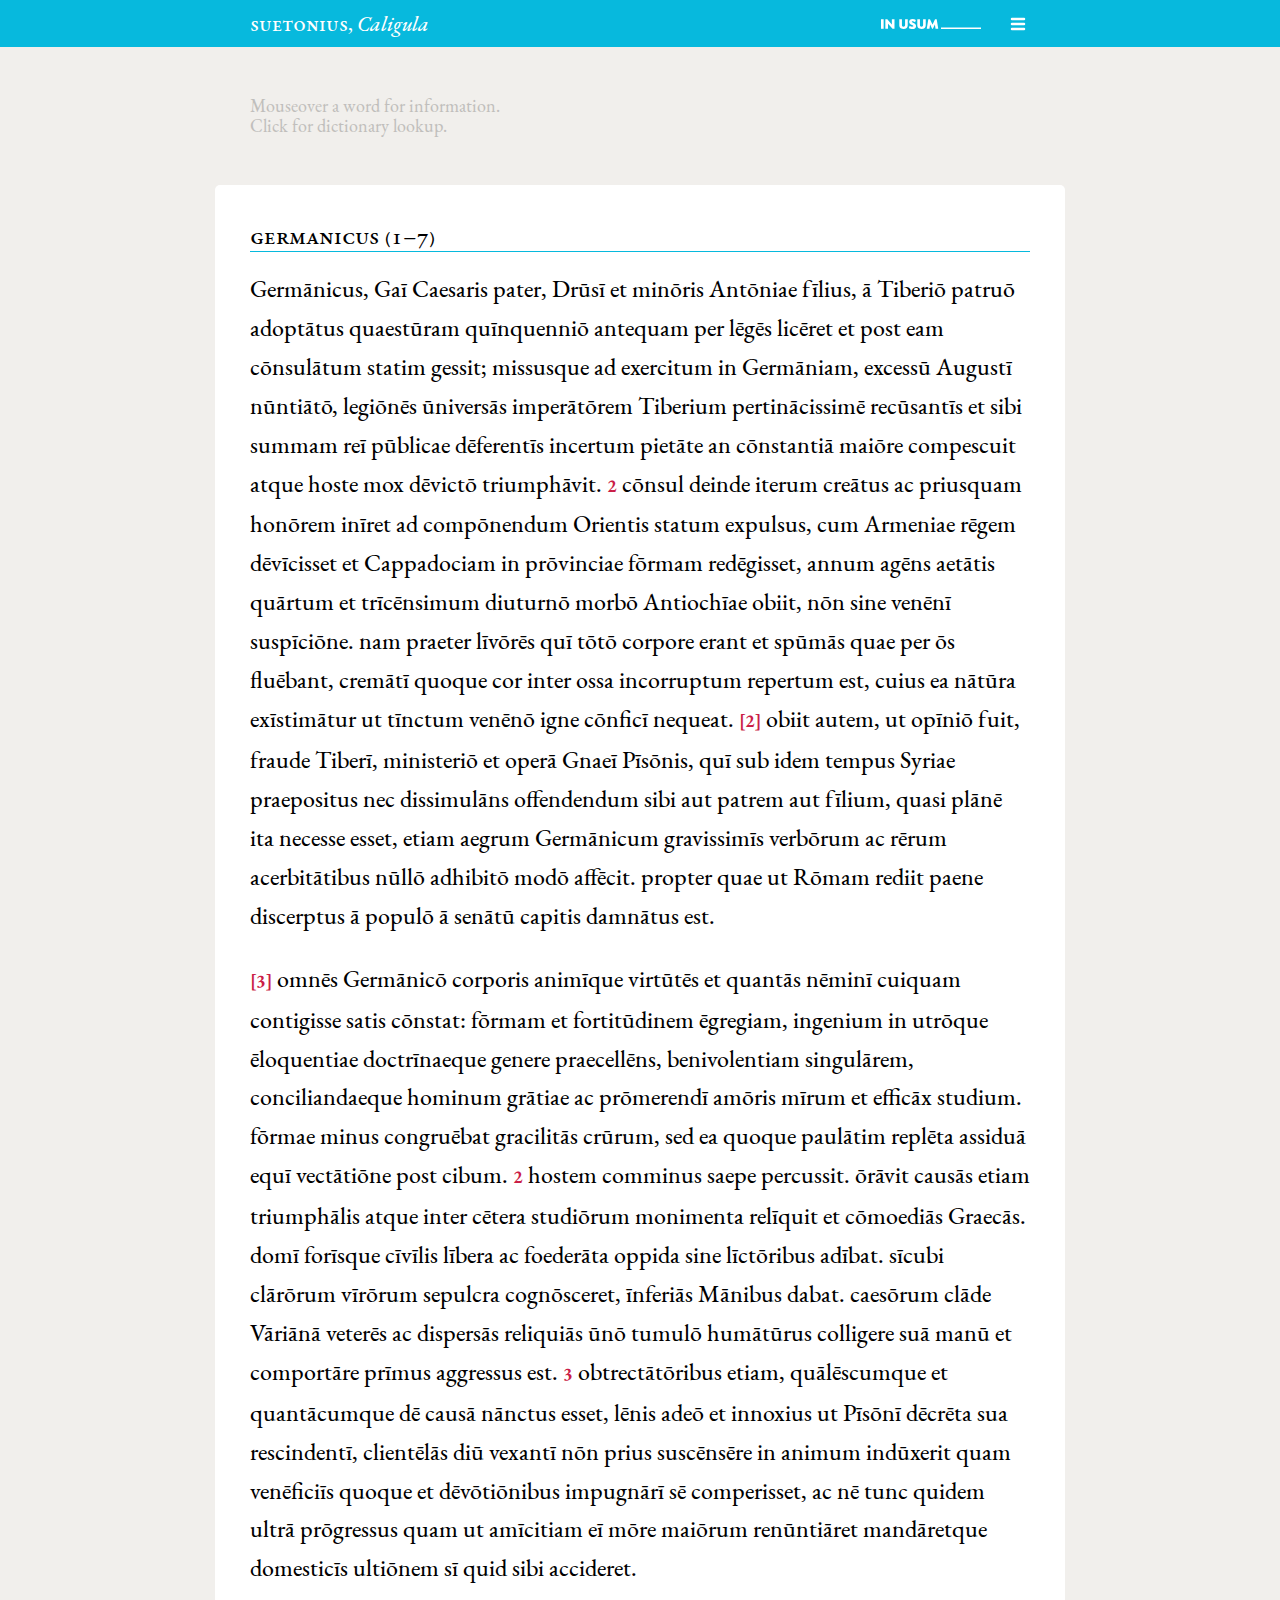
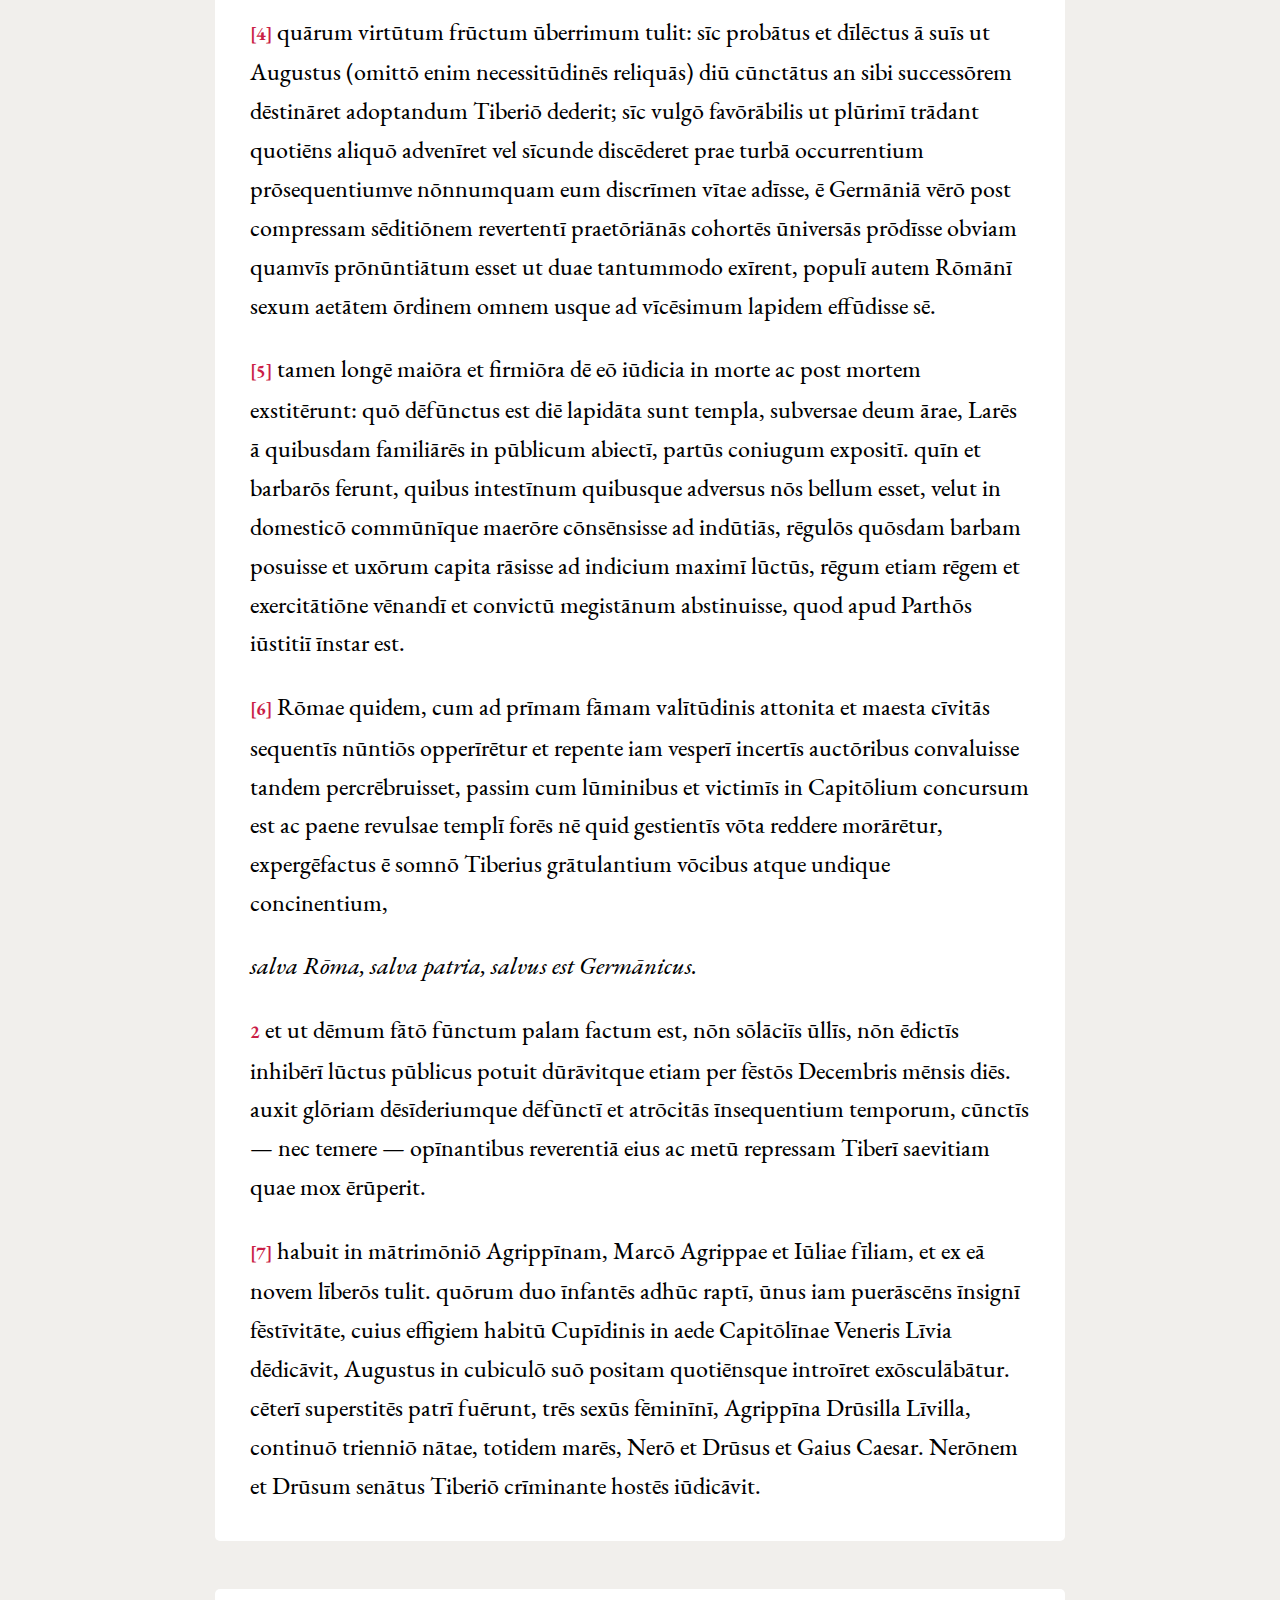
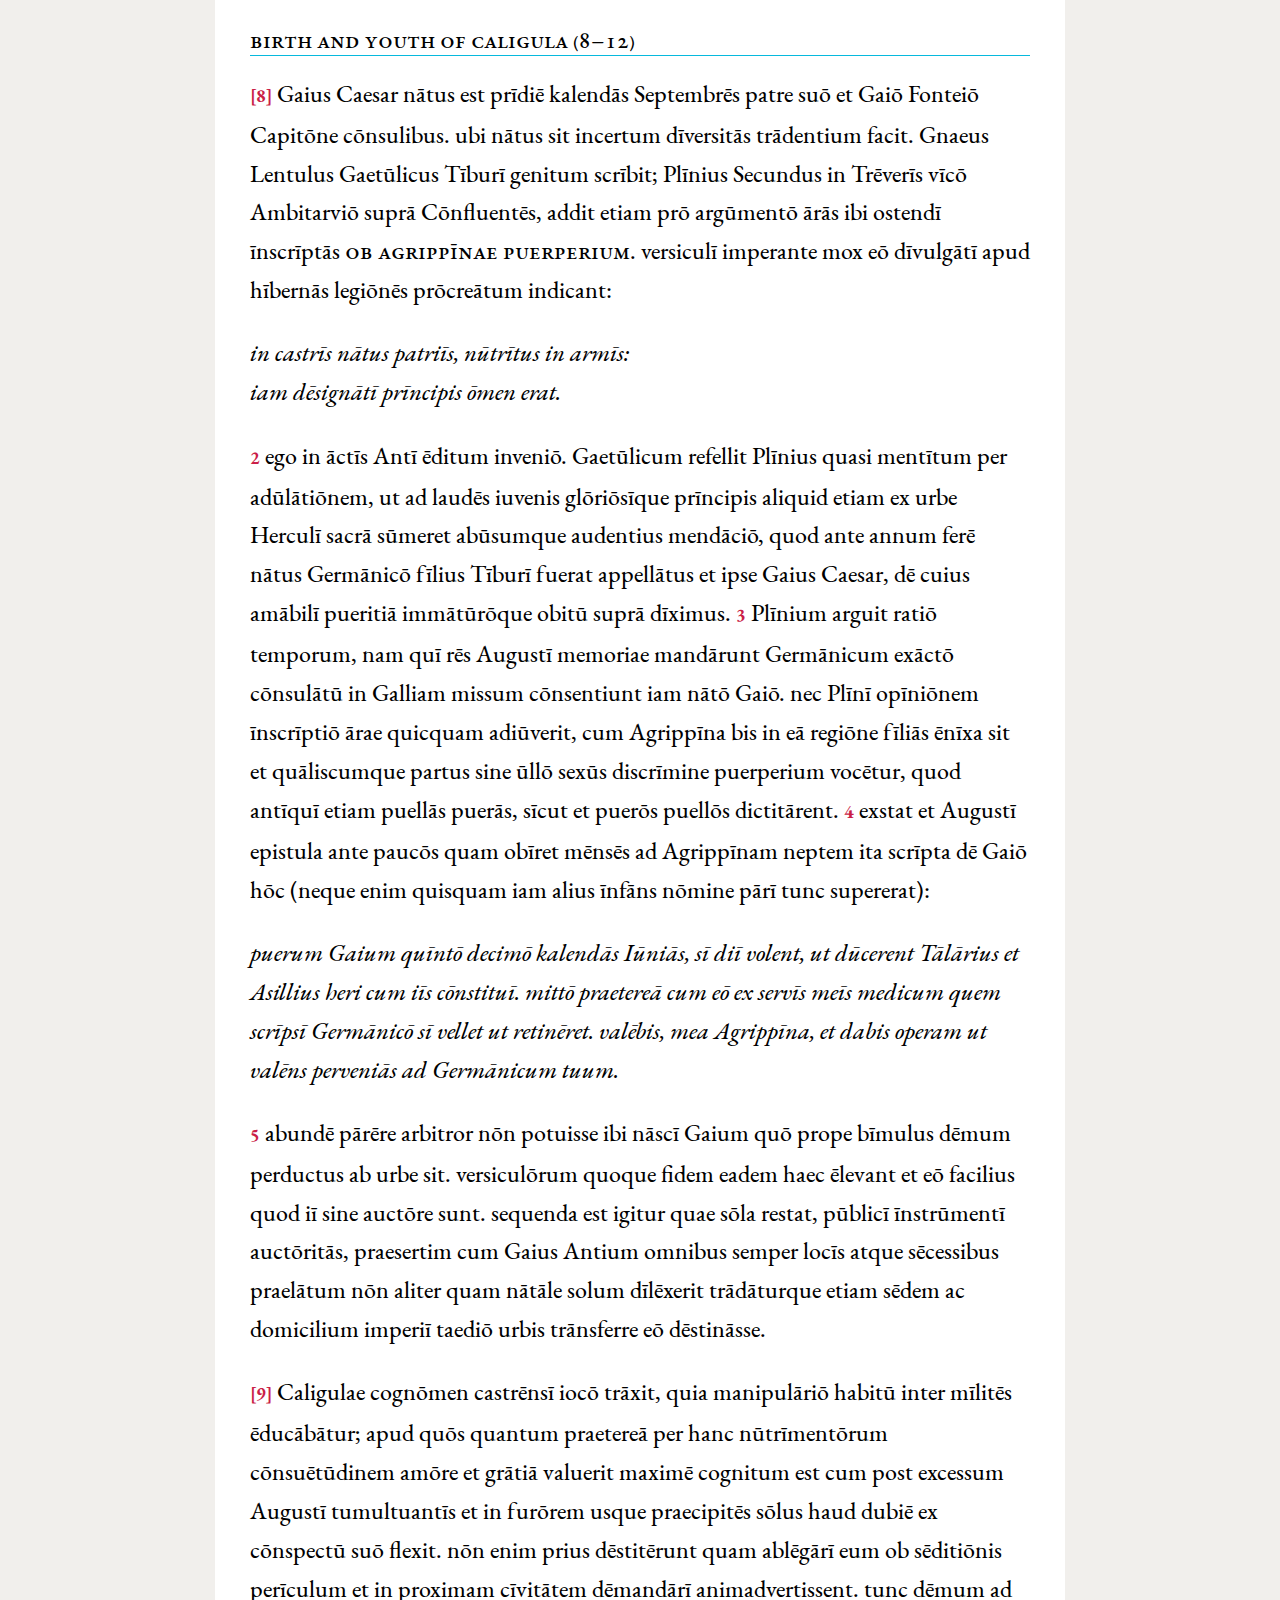
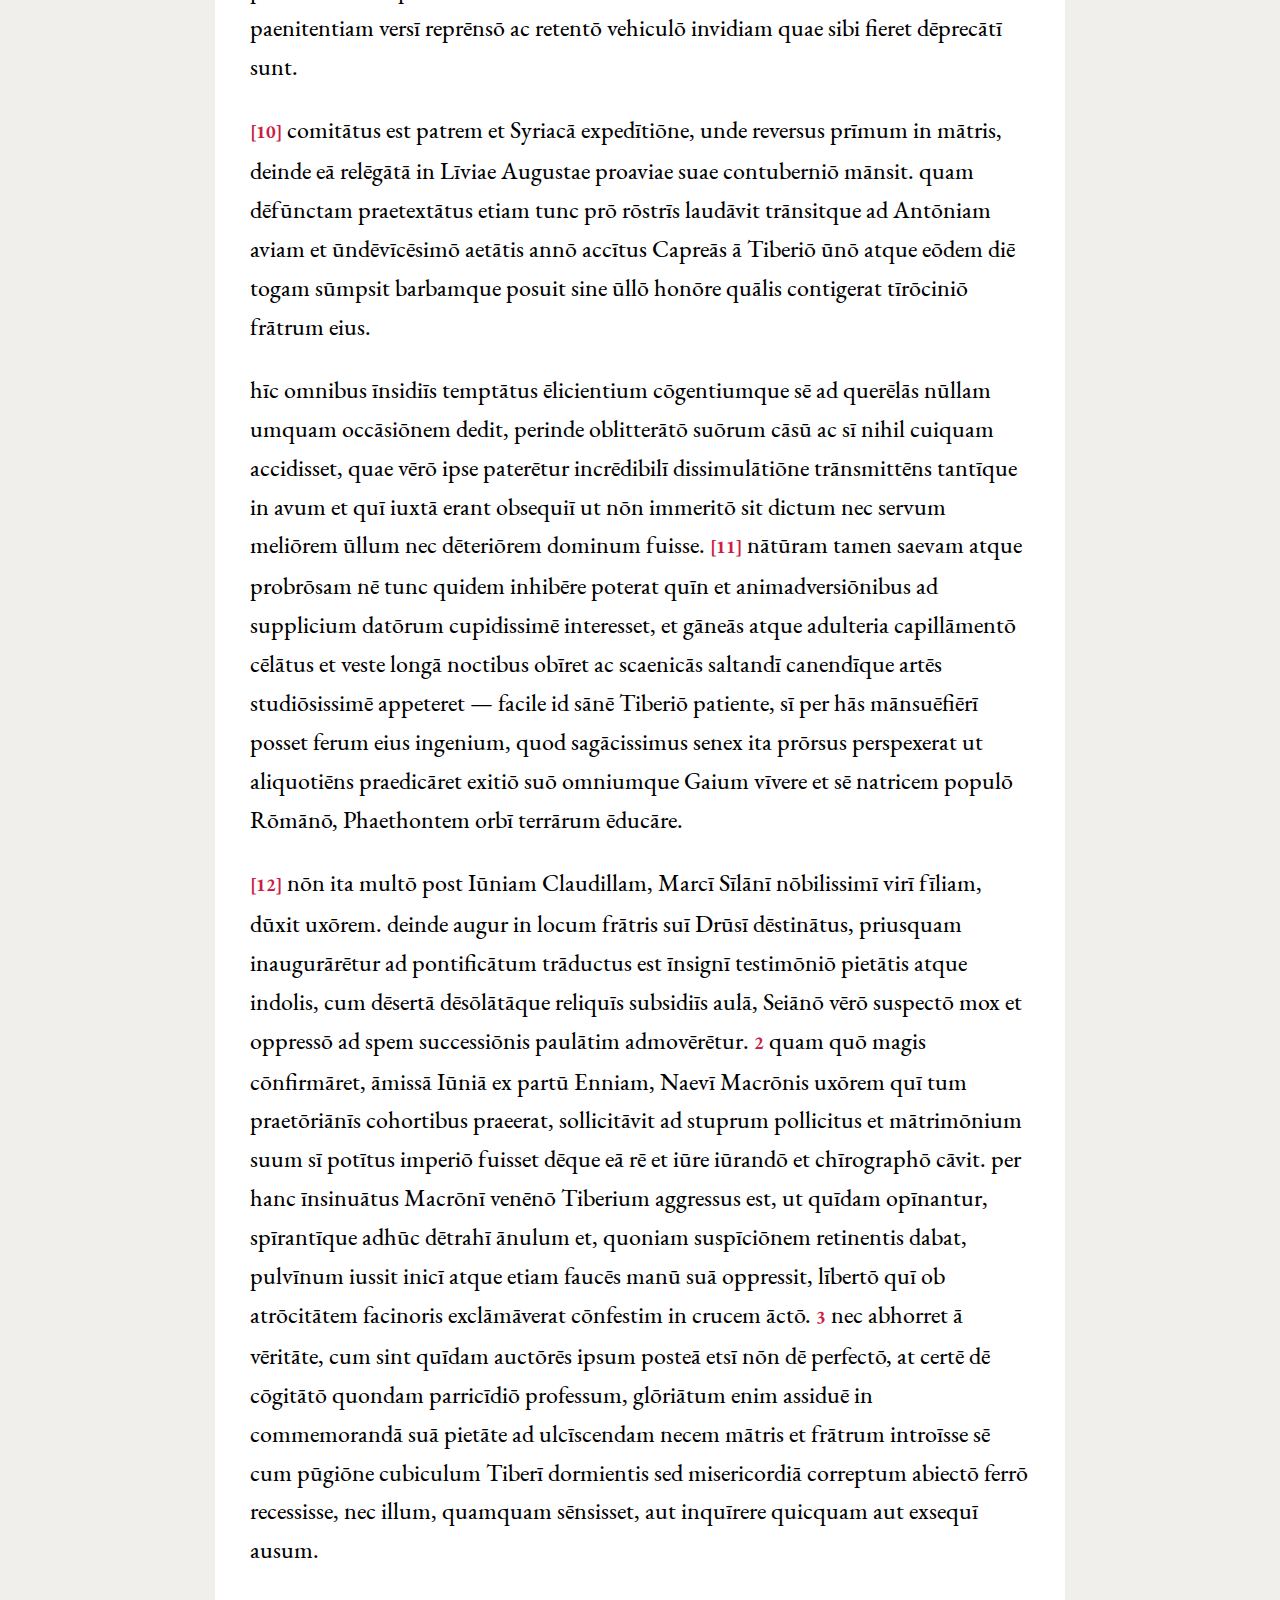
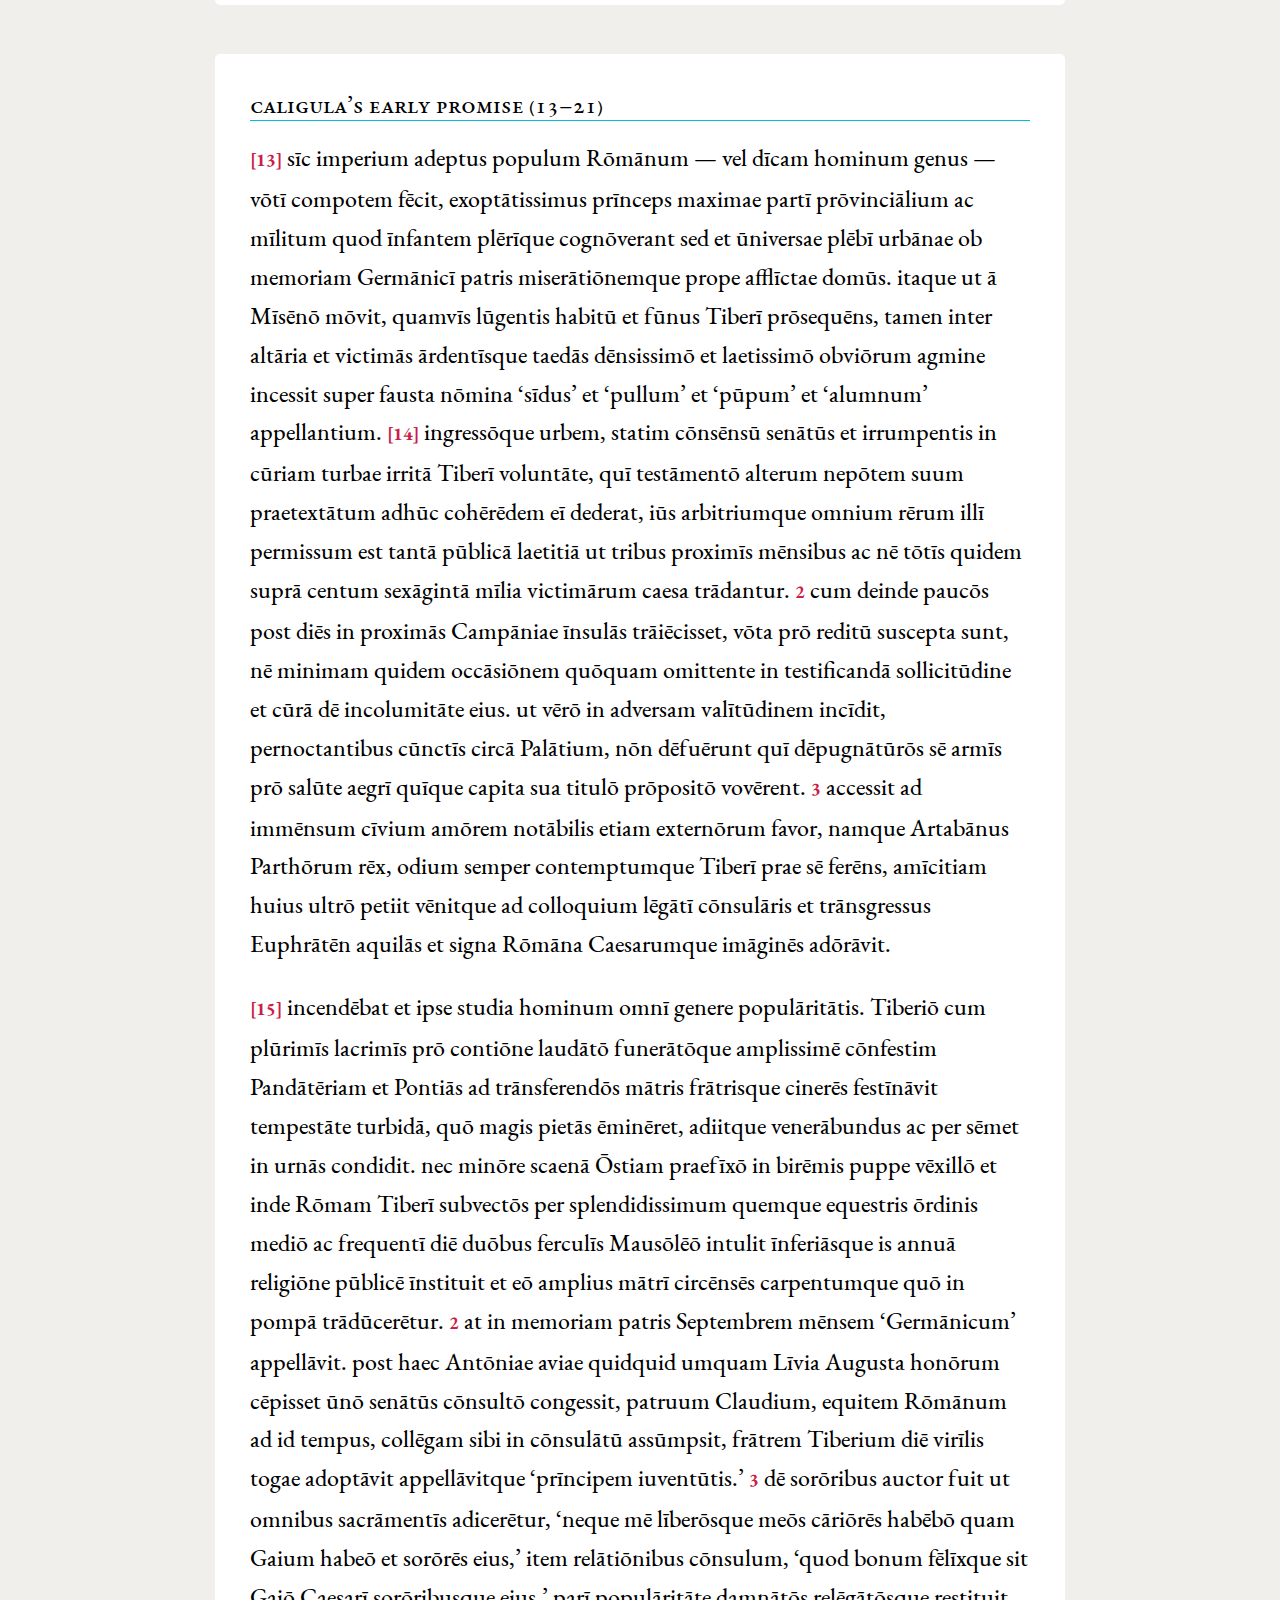
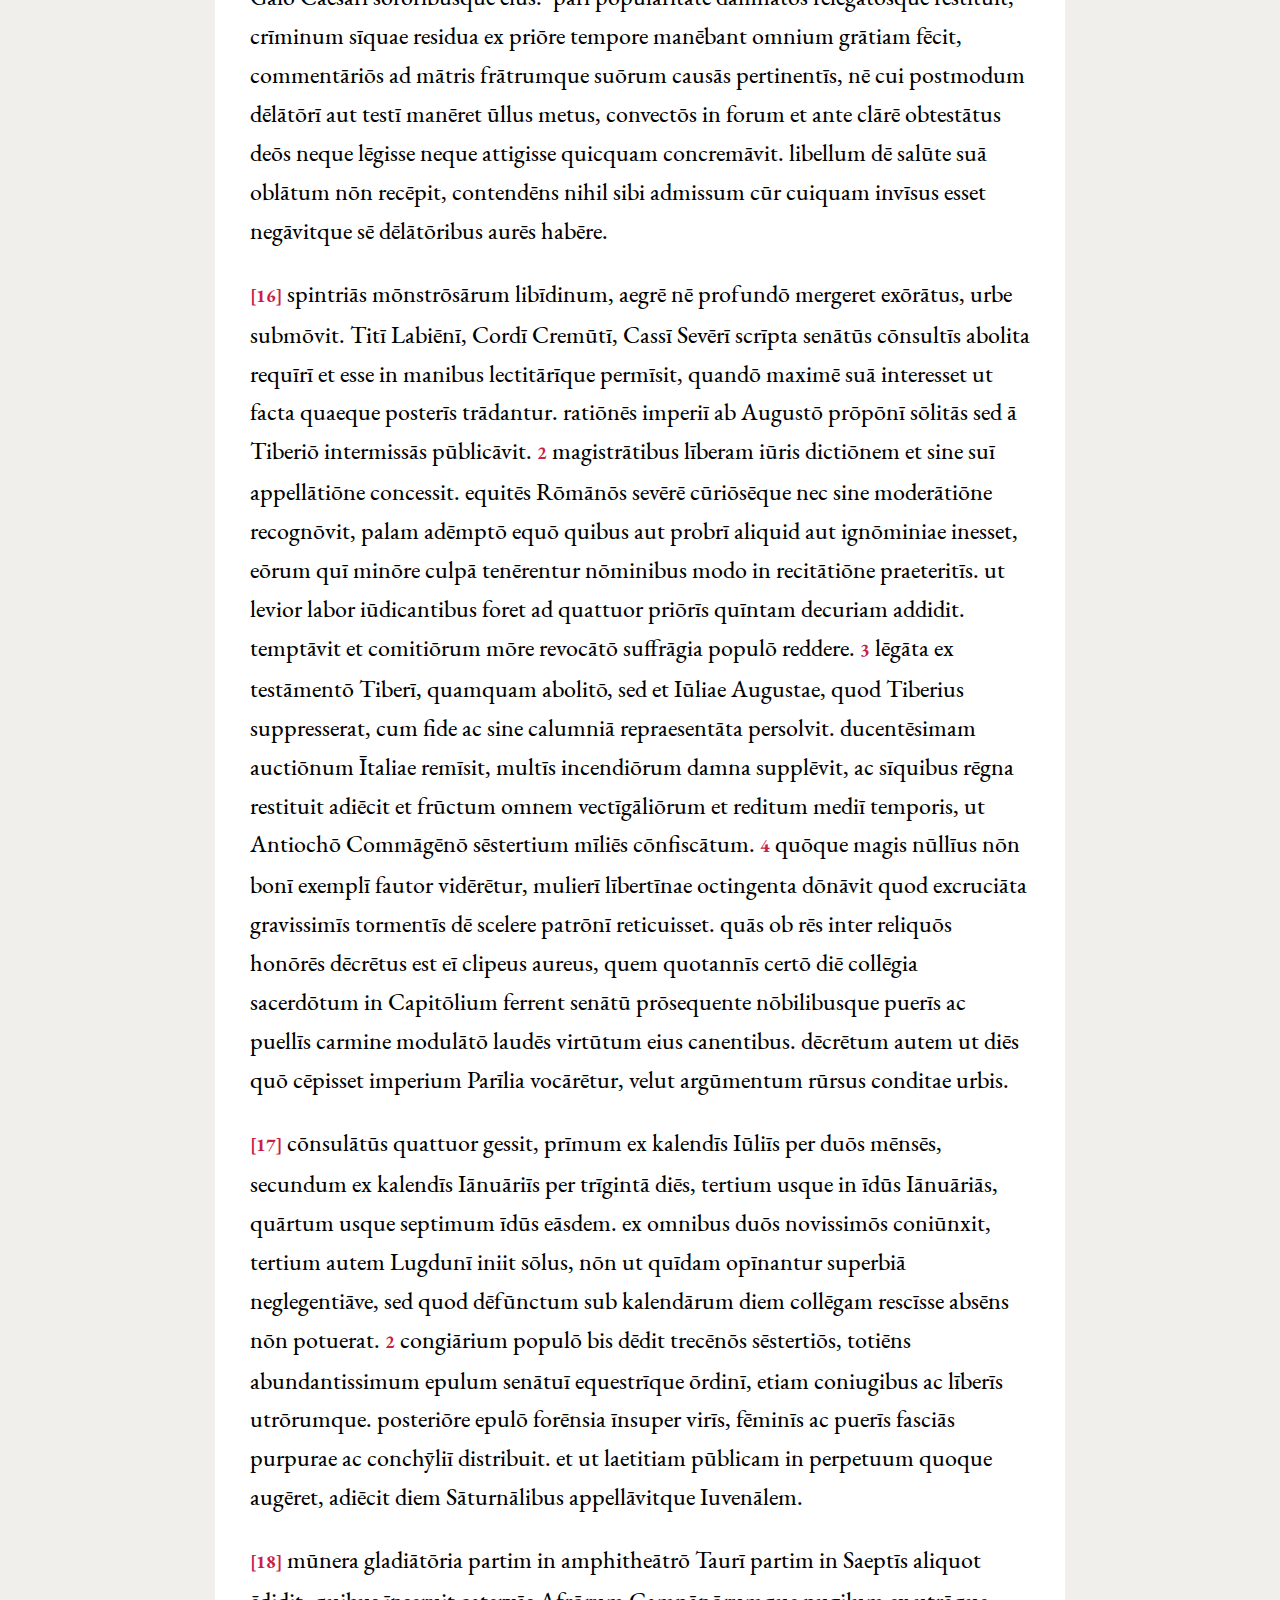
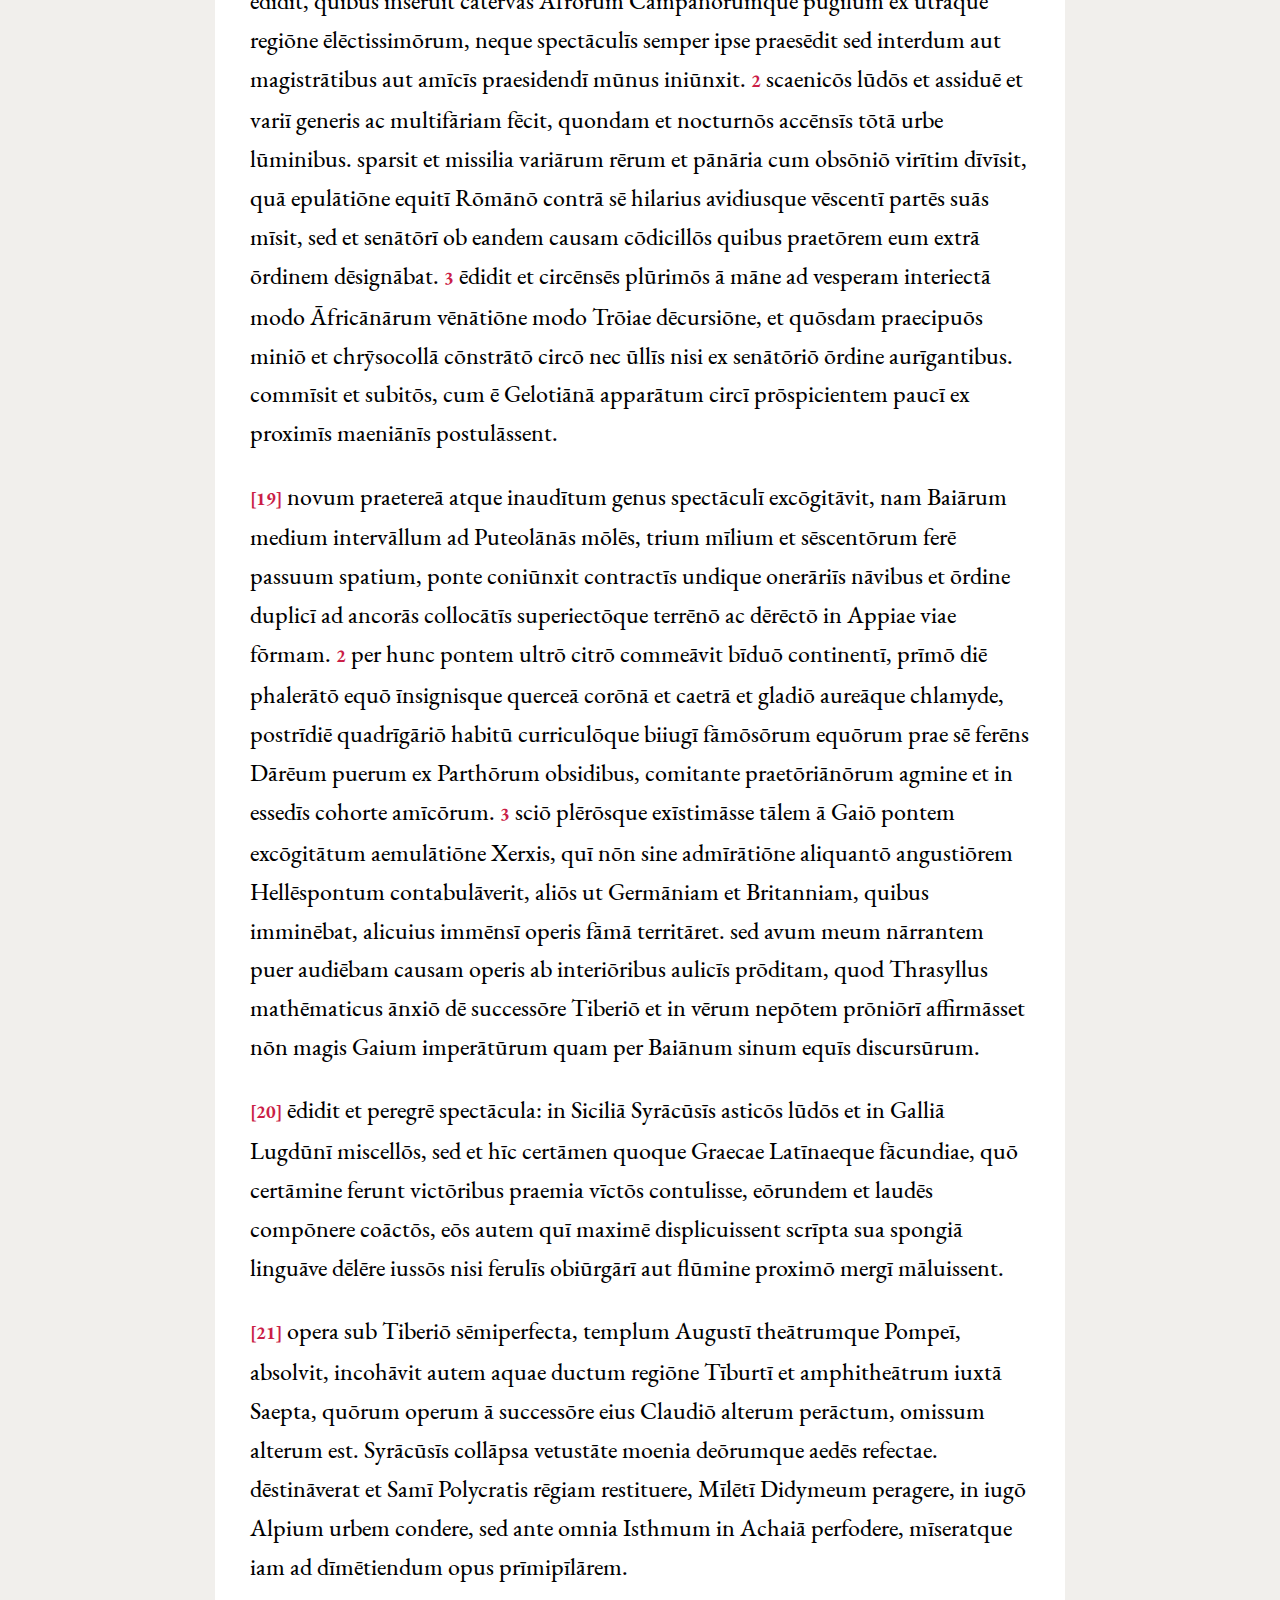
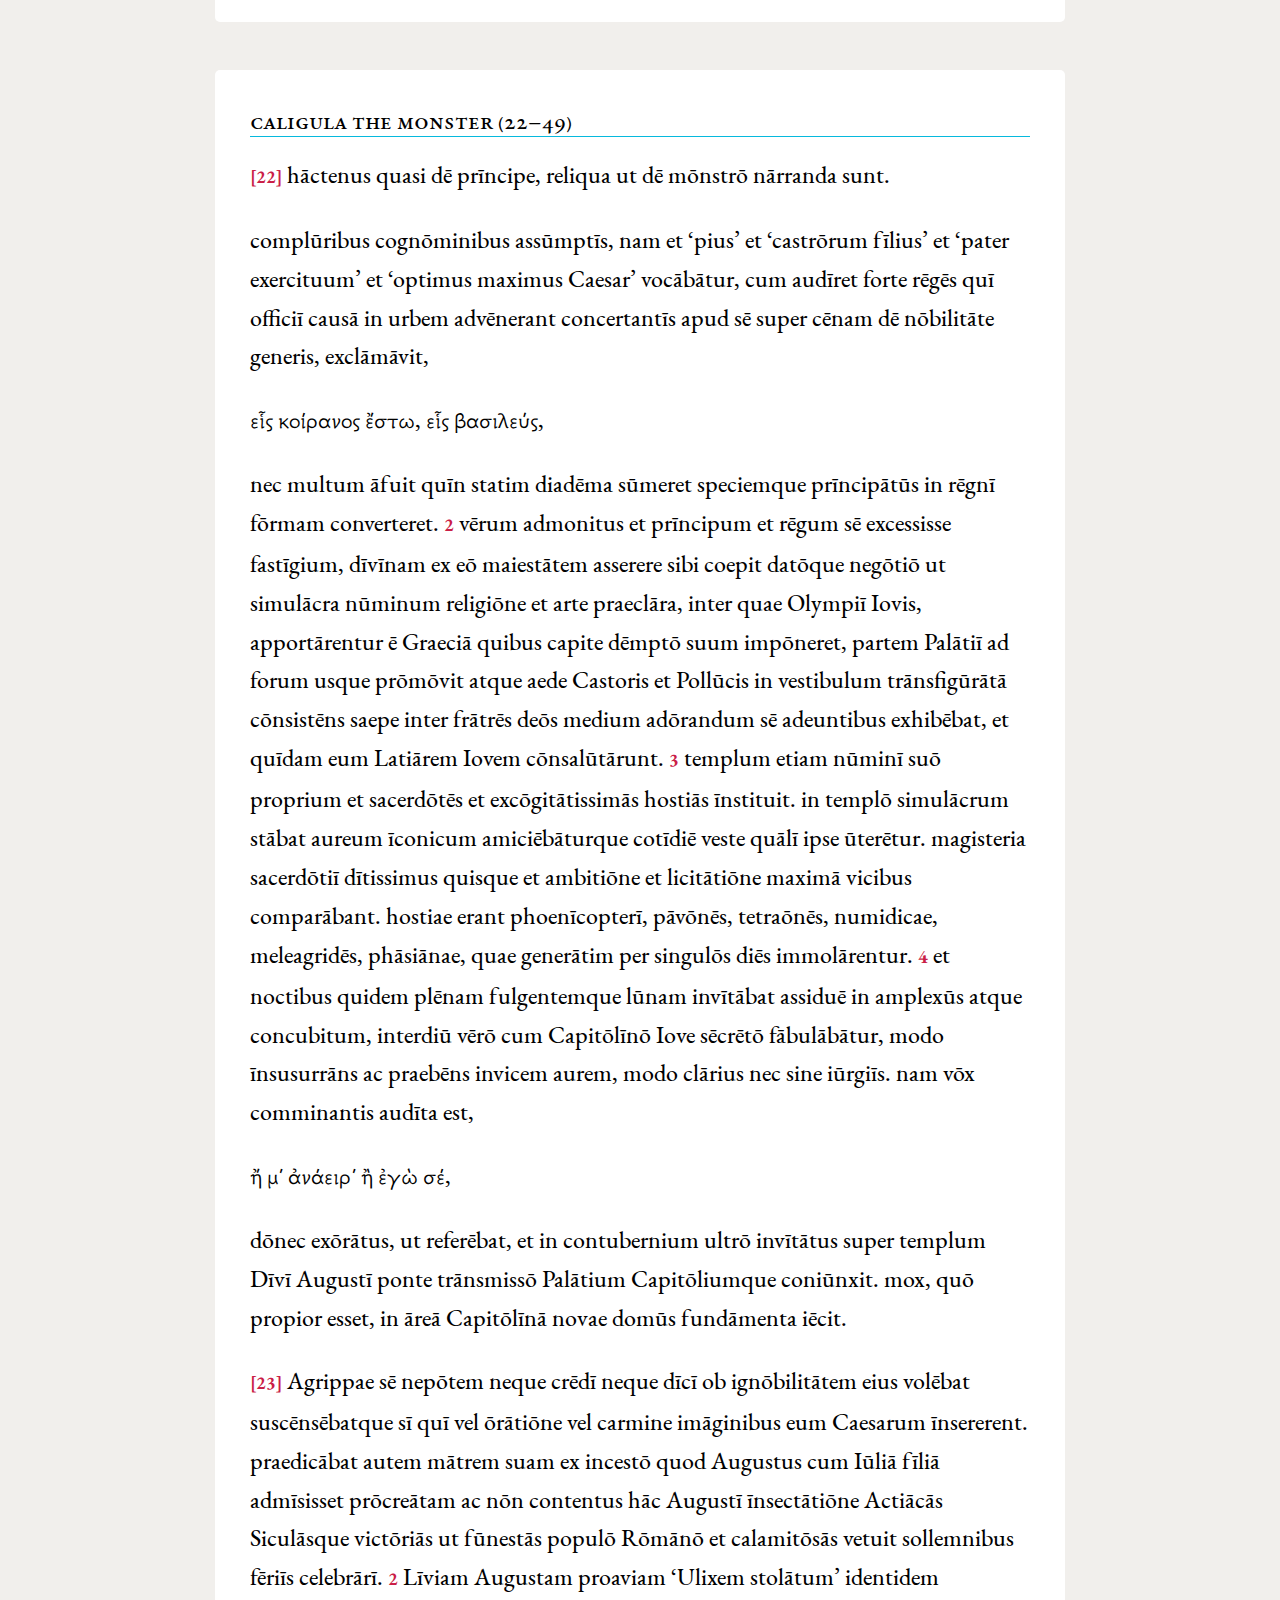
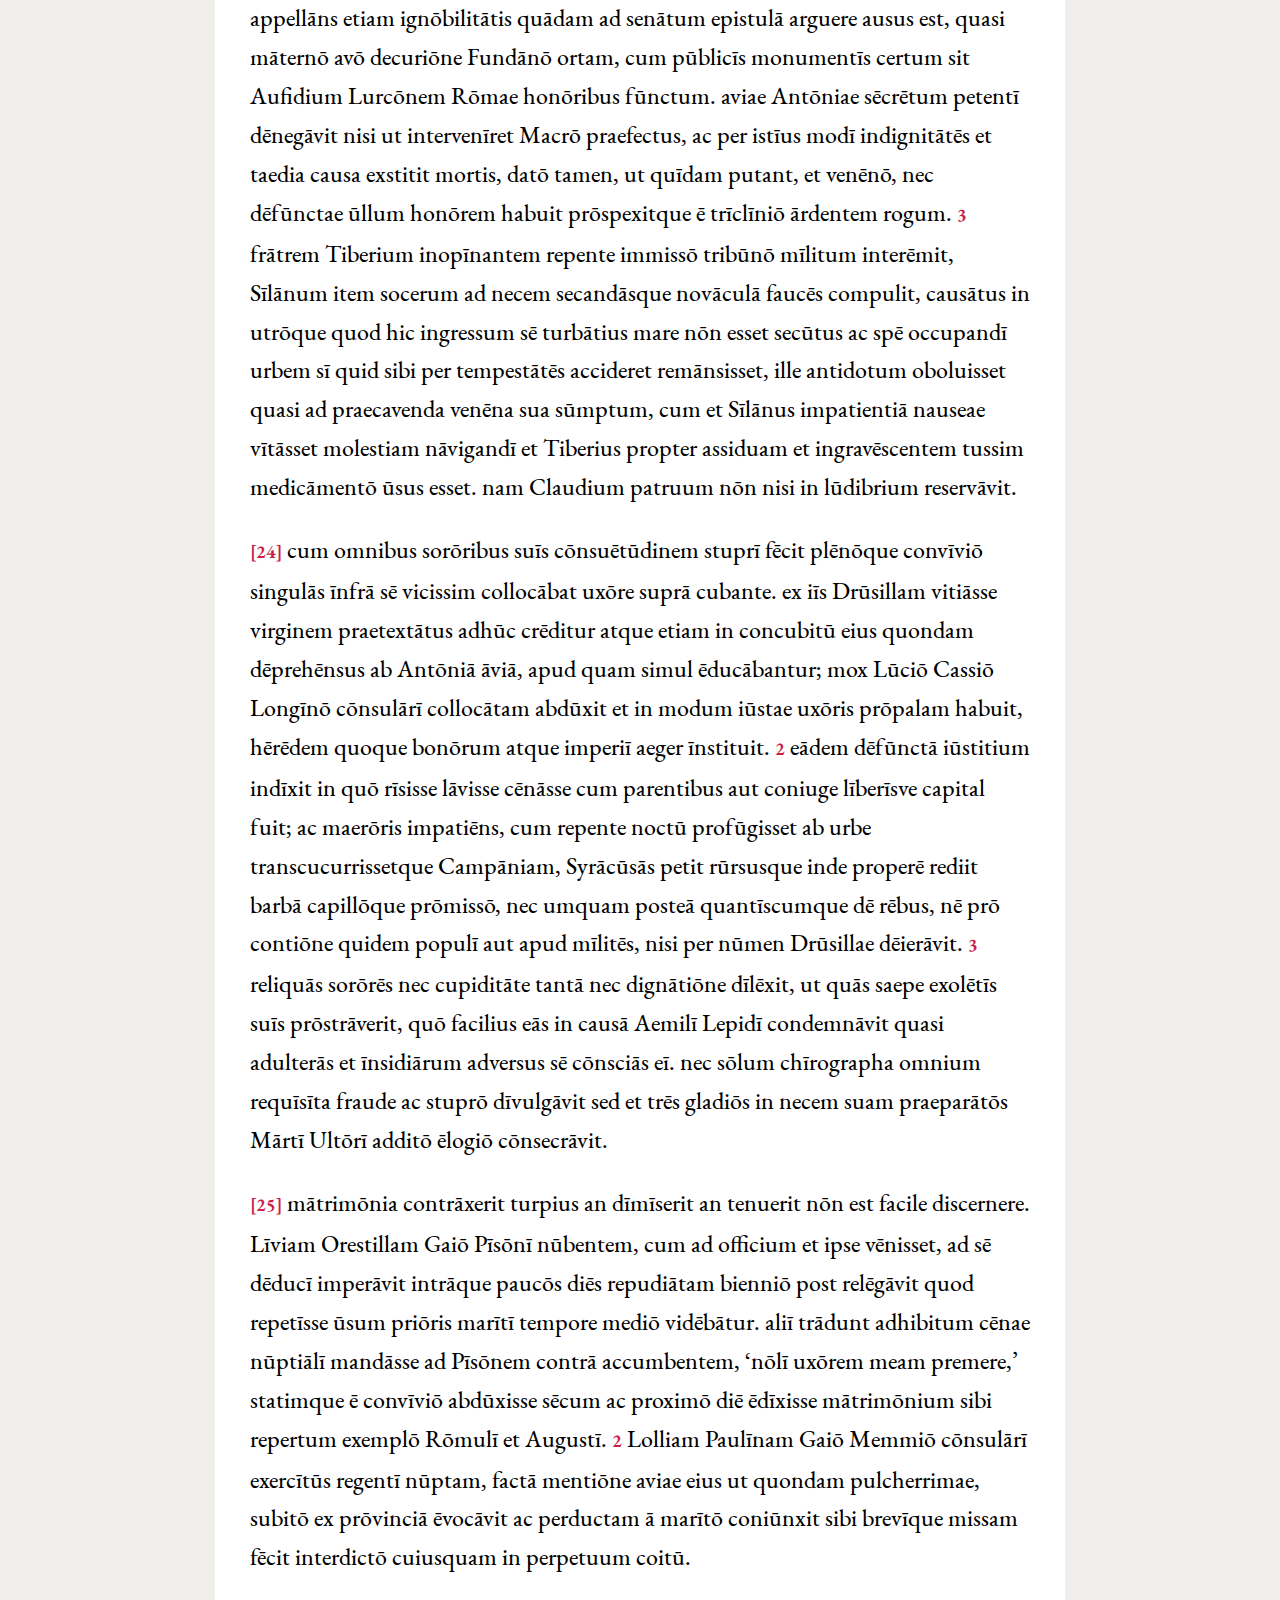
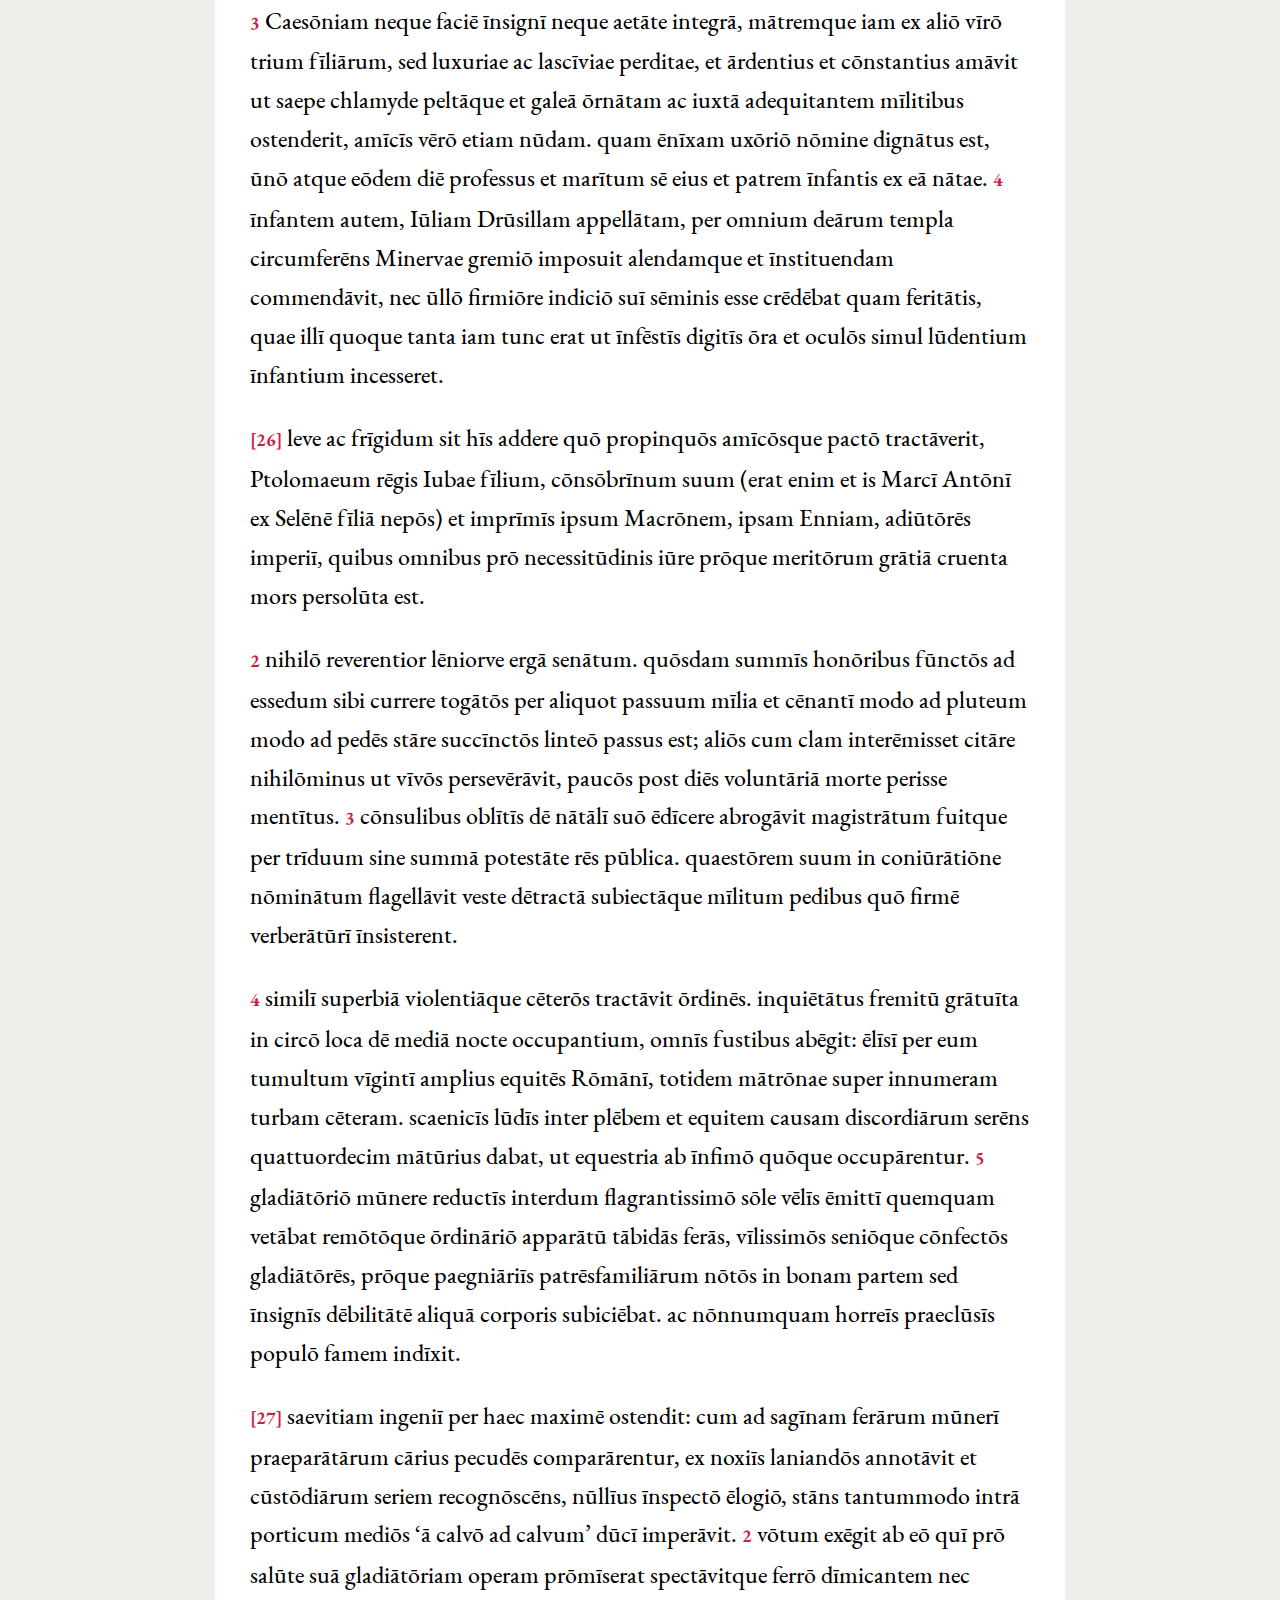
==== commit 1541b695: "Changes." ====
--- a/index.html
+++ b/index.html
@@ -19,7 +19,7 @@
 				<span class="sc">Suetonius,</span> <em>Caligula</em>
 				<!-- <span>Edited R. Childree</span> -->
 			</h1>
-
+			<object data="images/inusum.svg" type="image/svg+xml" height="10"></object>
 			<input type="checkbox" class="nav__toggle" id="contents_button">
 			<label for="contents_button">
 				<svg id="menu" width="24" height="24" viewBox="0 0 24 24" fill="none" xmlns="http://www.w3.org/2000/svg"><path d="M6 17H18" stroke="white" stroke-width="2.5" stroke-linecap="round"/><path d="M6 7H18" stroke="white" stroke-width="2.5" stroke-linecap="round"/><path d="M6 12H18" stroke="white" stroke-width="2.5" stroke-linecap="round"/></svg>
@@ -149,7 +149,7 @@
 		<span data-cite="1.1" data-lookup="res" data-dict="rēs reī f." data-def="matter, affair, thing" data-pos="n-s---fg-">reī</span>
 		<span data-cite="1.1" data-lookup="publicus" data-dict="pūblicus –a –um" data-def="public, belonging to the people" data-pos="a-s---fg-">pūblicae</span>
 		<span data-cite="1.1" data-lookup="defero" data-dict="dēferō dēferre dētulī dēlātus" data-def="to carry away; report, confer" data-pos="v-pppafa-">dēferentīs</span>
-		<span data-cite="1.1" data-lookup="incertum" data-dict="incertum –ī n." data-def="an uncertainty" data-pos="a-s---na-">incertum</span>
+		<span data-cite="1.1" data-lookup="incertus" data-dict="incertus –a –um" data-def="uncertain" data-pos="a-s---na-">incertum</span>
 		<span data-cite="1.1" data-lookup="pietas" data-dict="pietās pietātis f." data-def="devotion" data-pos="n-s---fb-">pietāte</span>
 		<span data-cite="1.1" data-lookup="an" data-dict="an" data-def="or, whether, if" data-pos="c--------">an</span>
 		<span data-cite="1.1" data-lookup="constantia" data-dict="cōnstantia –ae f." data-def="firmness, perseverance" data-pos="n-s---fb-">cōnstantiā</span>
@@ -516,7 +516,7 @@
 		<span data-cite="4.1" data-lookup="pronuntio" data-dict="prōnūntiō prōnuntiāre prōnuntiāvī prōnuntiātus" data-def="to pronounce, speak" data-pos="v-srppnn-">prōnūntiātum</span>
 		<span data-cite="4.1" data-lookup="sum" data-dict="sum esse fuī futūrus" data-def="to be" data-pos="v3sisa---">esset</span>
 		<span data-cite="4.1" data-lookup="ut" data-dict="ut (utī)" data-def="so that; as, when; that" data-pos="c--------">ut</span>
-		<span data-cite="4.1" data-lookup="duo" data-dict="duō duae duo" data-def="2" data-pos="a-p---fn-">duae</span>
+		<span data-cite="4.1" data-lookup="duo" data-dict="duō duae duo" data-def="two" data-pos="a-p---fn-">duae</span>
 		<span data-cite="4.1" data-lookup="tantummodo" data-dict="tantummodo" data-def="only" data-pos="d--------">tantummodo</span>
 		<span data-cite="4.1" data-lookup="exeo" data-dict="exeō exīre exīvī/exiī exitus" data-def="to go forth" data-pos="v3pisa---">exīrent</span>,
 		<span data-cite="4.1" data-lookup="populus" data-dict="populus –ī m." data-def="people" data-pos="n-s---mg-">populī</span>
@@ -637,7 +637,7 @@
 		<span data-cite="6.1" data-lookup="repente" data-dict="repente or repens" data-def="suddenly" data-pos="d--------">repente</span>
 		<span data-cite="6.1" data-lookup="iam" data-dict="iam" data-def="now; already" data-pos="d--------">iam</span>
 		<span data-cite="6.1" data-lookup="vesper" data-dict="vesper vesperis m. or vesper vesperī m." data-def="evening, evening star" data-pos="n-s---mb-">vesperī</span>
-		<span data-cite="6.1" data-lookup="incertus" data-dict="incertus –a –um" data-def="uncertain" data-pos="n-p---mb-">incertīs</span>
+		<span data-cite="6.1" data-lookup="incertus" data-dict="incertus –a –um" data-def="uncertain" data-pos="a-p---mb-">incertīs</span>
 		<span data-cite="6.1" data-lookup="auctor" data-dict="auctor auctōris m." data-def="founder" data-pos="n-p---mb-">auctōribus</span>
 		<span data-cite="6.1" data-lookup="convalesco" data-dict="convalēscō –valēscere –valuī —" data-def="to regain health" data-pos="v--rna---">convaluisse</span>
 		<span data-cite="6.1" data-lookup="tandem" data-dict="tandem" data-def="finally" data-pos="d--------">tandem</span>
@@ -748,7 +748,7 @@
 		<span data-cite="7.1" data-lookup="liberi" data-dict="līberī līberōrum m.pl." data-def="children" data-pos="a-p---ma-">līberōs</span>
 		<span data-cite="7.1" data-lookup="fero" data-dict="ferō ferre tulī lātus" data-def="to bear, carry, report" data-pos="v3sria---">tulit</span>.
 		<span data-cite="7.1" data-lookup="qui" data-dict="quī quae quod" data-def="who, which" data-pos="p-p---mg-">quōrum</span>
-		<span data-cite="7.1" data-lookup="duo" data-dict="duō duae duo" data-def="2" data-pos="m-p---mn-">duo</span>
+		<span data-cite="7.1" data-lookup="duo" data-dict="duō duae duo" data-def="two" data-pos="m-p---mn-">duo</span>
 		<span data-cite="7.1" data-lookup="infans" data-dict="īnfāns –antis" data-def="not capable of speech; an infant" data-pos="n-p---mn-">īnfantēs</span>
 		<span data-cite="7.1" data-lookup="adhuc" data-dict="adhūc" data-def="thus far, to this point, still" data-pos="d--------">adhūc</span>
 		<span data-cite="7.1" data-lookup="rapio" data-dict="rapiō rapere rapuī raptus" data-def="to seize, carry off" data-pos="v-prppmn-">raptī</span>,
@@ -779,7 +779,7 @@
 		<span data-cite="7.1" data-lookup="superstes" data-dict="superstes –itis" data-def="surviving, remaining alive after death" data-pos="a-p---mn-">superstitēs</span>
 		<span data-cite="7.1" data-lookup="pater" data-dict="pater patris m." data-def="father; (in pl.) Patricians; Senators" data-pos="n-s---md-">patrī</span>
 		<span data-cite="7.1" data-lookup="sum" data-dict="sum esse fuī futūrus" data-def="to be" data-pos="v3pria---">fuērunt</span>,
-		<span data-cite="7.1" data-lookup="tres" data-dict="trēs tria" data-def="3" data-pos="m-p---mn-">trēs</span>
+		<span data-cite="7.1" data-lookup="tres" data-dict="trēs tria" data-def="three" data-pos="m-p---mn-">trēs</span>
 		<span data-cite="7.1" data-lookup="sexus" data-dict="sexus –ūs m." data-def="a sex (male or female)" data-pos="n-s---mg-">sexūs</span>
 		<span data-cite="7.1" data-lookup="femininus" data-dict="fēminīnus –a –um" data-def="female, feminine" data-pos="a-s---mg-">fēminīnī</span>,
 		<span data-cite="7.1" data-lookup="Agrippina" data-dict="Agrippina –ae f." data-def="Agrippina" data-pos="n-s---fn-">Agrippīna</span>
@@ -1874,7 +1874,7 @@
 		<span data-cite="15.1" data-lookup="ac" data-dict="ac" data-def="and, also" data-pos="c--------">ac</span>
 		<span data-cite="15.1" data-lookup="frequens" data-dict="frequēns (frequentis)" data-def="often" data-pos="a-s---mb-">frequentī</span>
 		<span data-cite="15.1" data-lookup="dies" data-dict="diēs diēī m. or f." data-def="day" data-pos="n-s---mb-">diē</span>
-		<span data-cite="15.1" data-lookup="duo" data-dict="duō duae duo" data-def="2" data-pos="a-p---nb-">duōbus</span>
+		<span data-cite="15.1" data-lookup="duo" data-dict="duō duae duo" data-def="two" data-pos="a-p---nb-">duōbus</span>
 		<span data-cite="15.1" data-lookup="ferculum" data-dict="ferculum (fericulum) –ī n." data-def="a litter, carrying frame; a dish" data-pos="n-p---nb-">ferculīs</span>
 		<span data-cite="15.1" data-lookup="Mausoleum" data-dict="Mausōlēum –ī n." data-def="mausoleum" data-pos="n-s---nd-">Mausōlēō</span>
 		<span data-cite="15.1" data-lookup="infero" data-dict="īnferō īnferre intulī inlātus" data-def="to bring upon/against" data-pos="v3sria---">intulit</span>
@@ -2188,7 +2188,7 @@
 		<span data-cite="16.3" data-lookup="Antiochus" data-dict="Antiochus –ī m." data-def="Antiochus" data-pos="n-s---md-">Antiochō</span>
 		<span data-cite="16.3" data-lookup="Commagenus" data-dict="Commāgēnus –a –um" data-def="of Commagene" data-pos="n-s---md-">Commāgēnō</span>
 		<span data-cite="16.3" data-lookup="sestertium" data-dict="sēstertium n." data-def="(i.e. centum mīlia sēstertium) 100,000 sesterces" data-pos="n-p---ng-">sēstertium</span>
-		<span data-cite="16.3" data-lookup="milies" data-dict="mīliēs" data-def="1000 times" data-pos="d--------">mīliēs</span>
+		<span data-cite="16.3" data-lookup="milies" data-dict="mīliēs" data-def="one thousand times" data-pos="d--------">mīliēs</span>
 		<span data-cite="16.3" data-lookup="confisco" data-dict="confiscō –āre" data-def="confiscate" data-pos="v-srppna-">cōnfiscātum</span>.
 	<b>4</b>
 		<span data-cite="16.4" data-lookup="quo" data-dict="quō" data-def="(expresses degree of difference)" data-pos="d--------">quō</span><span data-cite="16.4" data-lookup="que" data-dict="–que" data-def="and" data-pos="c--------">que</span>
@@ -2268,7 +2268,7 @@
 		<span data-cite="17.1" data-lookup="Kalendae" data-dict="Kalendae –ārum f." data-def="Kalends, first day of the month" data-pos="n-p---fb-">kalendīs</span>
 		<span data-cite="17.1" data-lookup="Iulius" data-dict="Iūlius –a –um" data-def="of the gens Julia, Julian; of the month of July" data-pos="a-p---fb-">Iūliīs</span>
 		<span data-cite="17.1" data-lookup="per" data-dict="per" data-def="through" data-pos="r--------">per</span>
-		<span data-cite="17.1" data-lookup="duo" data-dict="duō duae duo" data-def="2" data-pos="a-p---ma-">duōs</span>
+		<span data-cite="17.1" data-lookup="duo" data-dict="duō duae duo" data-def="two" data-pos="a-p---ma-">duōs</span>
 		<span data-cite="17.1" data-lookup="mensis" data-dict="mēnsis mēnsis m." data-def="month" data-pos="n-p---ma-">mēnsēs</span>,
 		<span data-cite="17.1" data-lookup="secundus" data-dict="secundus –a –um" data-def="following, second" data-pos="a-s---ma-">secundum</span>
 		<span data-cite="17.1" data-lookup="ex" data-dict="ē / ex" data-def="out of, from" data-pos="r--------">ex</span>
@@ -2277,7 +2277,7 @@
 		<span data-cite="17.1" data-lookup="per" data-dict="per" data-def="through" data-pos="r--------">per</span>
 		<span data-cite="17.1" data-lookup="triginta" data-dict="trīgintā; trīcēsimus or trīcēnsimus –a –um" data-def="30; 30th" data-pos="a-p---ma-">trīgintā</span>
 		<span data-cite="17.1" data-lookup="dies" data-dict="diēs diēī m. or f." data-def="day" data-pos="n-p---ma-">diēs</span>,
-		<span data-cite="17.1" data-lookup="tertius" data-dict="tertius –a –um" data-def="3rd" data-pos="m-s---ma-">tertium</span>
+		<span data-cite="17.1" data-lookup="tertius" data-dict="tertius –a –um" data-def="third" data-pos="m-s---ma-">tertium</span>
 		<span data-cite="17.1" data-lookup="usque" data-dict="ūsque" data-def="continuously" data-pos="d--------">usque</span>
 		<span data-cite="17.1" data-lookup="in" data-dict="in" data-def="in, on" data-pos="r--------">in</span>
 		<span data-cite="17.1" data-lookup="idus" data-dict="īdūs īduum f.pl." data-def="the Ides" data-pos="n-p---fa-">īdūs</span>
@@ -2289,10 +2289,10 @@
 		<span data-cite="17.1" data-lookup="idem" data-dict="īdem eadem idem" data-def="same" data-pos="p-p---fa-">eāsdem</span>.
 		<span data-cite="17.1" data-lookup="ex" data-dict="ē / ex" data-def="out of, from" data-pos="r--------">ex</span>
 		<span data-cite="17.1" data-lookup="omnis" data-dict="omnis omne" data-def="every; all" data-pos="a-p---mb-">omnibus</span>
-		<span data-cite="17.1" data-lookup="duo" data-dict="duō duae duo" data-def="2" data-pos="a-p---ma-">duōs</span>
+		<span data-cite="17.1" data-lookup="duo" data-dict="duō duae duo" data-def="two" data-pos="a-p---ma-">duōs</span>
 		<span data-cite="17.1" data-lookup="novus" data-dict="novus –a –um" data-def="new" data-pos="a-p---mas">novissimōs</span>
 		<span data-cite="17.1" data-lookup="coniungo" data-dict="coniungō coniungere coniūnxī coniūnctus" data-def="to join together" data-pos="v3sria---">coniūnxit</span>,
-		<span data-cite="17.1" data-lookup="tertius" data-dict="tertius –a –um" data-def="3rd" data-pos="a-s---ma-">tertium</span>
+		<span data-cite="17.1" data-lookup="tertius" data-dict="tertius –a –um" data-def="third" data-pos="a-s---ma-">tertium</span>
 		<span data-cite="17.1" data-lookup="autem" data-dict="autem" data-def="however; moreover" data-pos="c--------">autem</span>
 		<span data-cite="17.1" data-lookup="Lugdunum" data-dict="Lugdūnum –ī n." data-def="Lugdunum (modern Lyon)" data-pos="n-s---nl-">Lugdunī</span>
 		<span data-cite="17.1" data-lookup="ineo" data-dict="ineō inīre iniī/inīvī initus" data-def="to enter" data-pos="v3sria---">iniit</span>
@@ -2319,7 +2319,7 @@
 		<span data-cite="17.2" data-lookup="populus" data-dict="populus –ī m." data-def="people" data-pos="n-s---md-">populō</span>
 		<span data-cite="17.2" data-lookup="bis" data-dict="bis" data-def="twice" data-pos="d--------">bis</span>
 		<span data-cite="17.2" data-lookup="do" data-dict="dō dare dedī datus" data-def="to give" data-pos="v3sria---">dēdit</span>
-		<span data-cite="17.2" data-lookup="treceni" data-dict="trecēnī –ae –a" data-def="300 each" data-pos="a-p---ma-">trecēnōs</span>
+		<span data-cite="17.2" data-lookup="treceni" data-dict="trecēnī –ae –a" data-def="three hundred each" data-pos="a-p---ma-">trecēnōs</span>
 		<span data-cite="17.2" data-lookup="sestertius" data-dict="sēstertius –(i)ī m." data-def="a sesterce, a small silver coin, originally equal to two and a half asses" data-pos="n-p---ma-">sēstertiōs</span>,
 		<span data-cite="17.2" data-lookup="totiens" data-dict="totiēns" data-def="so often" data-pos="d--------">totiēns</span>
 		<span data-cite="17.2" data-lookup="abundans" data-dict="abundans abundantis" data-def="overflowing, full" data-pos="a-s---nas">abundantissimum</span>
@@ -2512,7 +2512,7 @@
 		<span data-cite="19.1" data-lookup="ad" data-dict="ad" data-def="to, up to, towards" data-pos="r--------">ad</span>
 		<span data-cite="19.1" data-lookup="Puteolanus" data-dict="Puteolānus –a –um" data-def="of or belonging to Puteoli, Puteolan" data-pos="a-p---fa-">Puteolānās</span>
 		<span data-cite="19.1" data-lookup="moles" data-dict="mōlēs mōlis f." data-def="large/shapeless mass; rock" data-pos="n-p---fa-">mōlēs</span>,
-		<span data-cite="19.1" data-lookup="tres" data-dict="trēs tria" data-def="3" data-pos="a-p---ng-">trium</span>
+		<span data-cite="19.1" data-lookup="tres" data-dict="trēs tria" data-def="three" data-pos="a-p---ng-">trium</span>
 		<span data-cite="19.1" data-lookup="milia" data-dict="mīlia mīlium n." data-def="thousands" data-pos="n-p---ng-">mīlium</span>
 		<span data-cite="19.1" data-lookup="et" data-dict="et" data-def="and" data-pos="c--------">et</span>
 		<span data-cite="19.1" data-lookup="sescenti" data-dict="sescentī –ae –a; sescentēsimus –a –um" data-def="600; 600th" data-pos="a-p---ng-">sēscentōrum</span>
@@ -3405,7 +3405,7 @@
 		<span data-cite="24.3" data-lookup="divulgo" data-dict="dīvulgō –āre" data-def="to make public" data-pos="v3sria---">dīvulgāvit</span>
 		<span data-cite="24.3" data-lookup="sed" data-dict="sed" data-def="but" data-pos="c--------">sed</span>
 		<span data-cite="24.3" data-lookup="et" data-dict="et" data-def="and" data-pos="c--------">et</span>
-		<span data-cite="24.3" data-lookup="tres" data-dict="trēs tria" data-def="3" data-pos="a-p---ma-">trēs</span>
+		<span data-cite="24.3" data-lookup="tres" data-dict="trēs tria" data-def="three" data-pos="a-p---ma-">trēs</span>
 		<span data-cite="24.3" data-lookup="gladius" data-dict="gladius –(i)ī m." data-def="sword" data-pos="n-p---ma-">gladiōs</span>
 		<span data-cite="24.3" data-lookup="in" data-dict="in" data-def="in, on" data-pos="r--------">in</span>
 		<span data-cite="24.3" data-lookup="nex" data-dict="nex necis f." data-def="killing, murder" data-pos="n-s---fa-">necem</span>
@@ -3539,7 +3539,7 @@
 		<span data-cite="25.3" data-lookup="ex" data-dict="ē / ex" data-def="out of, from" data-pos="r--------">ex</span>
 		<span data-cite="25.3" data-lookup="alius" data-dict="alius alia aliud" data-def="other, another" data-pos="a-s---mb-">aliō</span>
 		<span data-cite="25.3" data-lookup="virgo" data-dict="virgō virginis f." data-def="maiden" data-pos="n-s---mb-">vīrō</span>
-		<span data-cite="25.3" data-lookup="tres" data-dict="trēs tria" data-def="3" data-pos="a-p---fg-">trium</span>
+		<span data-cite="25.3" data-lookup="tres" data-dict="trēs tria" data-def="three" data-pos="a-p---fg-">trium</span>
 		<span data-cite="25.3" data-lookup="filia" data-dict="fīlia –ae f." data-def="daughter" data-pos="n-p---fg-">fīliārum</span>,
 		<span data-cite="25.3" data-lookup="sed" data-dict="sed" data-def="but" data-pos="c--------">sed</span>
 		<span data-cite="25.3" data-lookup="luxuria" data-dict="luxuria –ae f." data-def="luxury" data-pos="n-s---fg-">luxuriae</span>
@@ -5154,7 +5154,7 @@
 		<span data-cite="37.2" data-lookup="chorus" data-dict="chorus –ī m." data-def="dance in circle; dance; company of singers or dancers" data-pos="n-p---ma-">chorōs</span>
 		<span data-cite="37.2" data-lookup="ac" data-dict="ac" data-def="and, also" data-pos="c--------">ac</span>
 		<span data-cite="37.2" data-lookup="symphonia" data-dict="symphōnia –ae f." data-def="harmony, music" data-pos="n-p---fa-">symphōniās</span>
-		<span data-cite="37.2" data-lookup="litus" data-dict="lītus lītoris n." data-def=seashore" data-pos="n-p---na-">lītora</span>
+		<span data-cite="37.2" data-lookup="litus" data-dict="lītus lītoris n." data-def="seashore" data-pos="n-p---na-">lītora</span>
 		<span data-cite="37.2" data-lookup="Campania" data-dict="Campānia –ae f." data-def="Campania" data-pos="a-s---fg-">Campāniae</span>
 		<span data-cite="37.2" data-lookup="peragro" data-dict="peragrō peragrāre peragrāvī peragrātus" data-def="to go through fields or lands; to roam" data-pos="v3sisa---">peragrāret</span>.
 		<span data-cite="37.2" data-lookup="in" data-dict="in" data-def="in, on" data-pos="r--------">in</span>
@@ -5216,10 +5216,10 @@
 		<span data-cite="37.3" data-lookup="ille" data-dict="ille illa illud" data-def="that" data-pos="p-s---nn-">illud</span>
 		<span data-cite="37.3" data-lookup="Tiberius" data-dict="Tiberius –(i)ī m." data-def="Tiberius" data-pos="n-s---mg-">Tiberī</span>
 		<span data-cite="37.3" data-lookup="Caesar" data-dict="Caesar Caesaris m." data-def="Caesar" data-pos="n-s---mg-">Caesaris</span>
-		<span data-cite="37.3" data-lookup="viciens" data-dict="vīciē(n)s" data-def="20 times" data-pos="d--------">vīciēs</span>
+		<span data-cite="37.3" data-lookup="viciens" data-dict="vīciē(n)s" data-def="twenty times" data-pos="d--------">vīciēs</span>
 		<span data-cite="37.3" data-lookup="ac" data-dict="ac" data-def="and, also" data-pos="c--------">ac</span>
-		<span data-cite="37.3" data-lookup="septies" data-dict="septie(n)s" data-def="7 times" data-pos="d--------">septiēs</span>
-		<span data-cite="37.3" data-lookup="milies" data-dict="mīliēs" data-def="1000 times" data-pos="d--------">mīliēs</span>
+		<span data-cite="37.3" data-lookup="septies" data-dict="septie(n)s" data-def="seven times" data-pos="d--------">septiēs</span>
+		<span data-cite="37.3" data-lookup="milies" data-dict="mīliēs" data-def="one thousand times" data-pos="d--------">mīliēs</span>
 		<span data-cite="37.3" data-lookup="sestertium" data-dict="sēstertium n." data-def="(i.e. centum mīlia sēstertium) 100,000 sesterces" data-pos="n-p---ng-">sēstertium</span>
 		<span data-cite="37.3" data-lookup="non" data-dict="nōn" data-def="not" data-pos="d--------">nōn</span>
 		<span data-cite="37.3" data-lookup="totus" data-dict="tōtus –a –um" data-def="whole" data-pos="a-s---mb-">tōtō</span>
@@ -5457,7 +5457,7 @@
 		<span data-cite="38.4" data-lookup="tredecim" data-dict="trēdecim; tertius –a –um decimus –a –um" data-def="13, 13th" data-pos="a-p---ma-">tredecim</span>
 		<span data-cite="38.4" data-lookup="gladiator" data-dict="gladiātor gladiatōris m." data-def="gladiator" data-pos="n-p---ma-">gladiātōrēs</span>
 		<span data-cite="38.4" data-lookup="sestertium" data-dict="sēstertium n." data-def="(i.e. centum mīlia sēstertium) 100,000 sesterces" data-pos="n-p---ng-">sēstertium</span>
-		<span data-cite="38.4" data-lookup="nonagies" data-dict="nōnāgie(n)s" data-def="90 times" data-pos="d--------">nōnāgiēs</span>
+		<span data-cite="38.4" data-lookup="nonagies" data-dict="nōnāgie(n)s" data-def="ninety times" data-pos="d--------">nōnāgiēs</span>
 		<span data-cite="38.4" data-lookup="ignoro" data-dict="ignōrō ignōrāre ignōrāvī ignōrātus" data-def="to not know; ignore" data-pos="v-sppamd-">ignōrantī</span>
 		<span data-cite="38.4" data-lookup="addico" data-dict="addīcō –ere –dīxī –dictus" data-def="to pronounce for; to sell" data-pos="v3pisp---">addīcerentur</span>.
 	</p>
@@ -5791,7 +5791,7 @@
 		<span data-cite="41.2" data-lookup="domus" data-dict="domus domī f." data-def="house, home" data-pos="n-s---fg-">domūs</span>,
 		<span data-cite="41.2" data-lookup="cum" data-dict="cum" data-def="when; since; although" data-pos="c--------">cum</span>
 		<span data-cite="41.2" data-lookup="praetereo" data-dict="praetereō praeterīre praeterīvī/praeteriī praeteritus" data-def="to go by" data-pos="v-sppama-">praetereuntīs</span>
-		<span data-cite="41.2" data-lookup="duo" data-dict="duō duae duo" data-def="2" data-pos="a-p---ma-">duōs</span>
+		<span data-cite="41.2" data-lookup="duo" data-dict="duō duae duo" data-def="two" data-pos="a-p---ma-">duōs</span>
 		<span data-cite="41.2" data-lookup="eques" data-dict="eques equitis m." data-def="horseman" data-pos="n-p---ma-">equitēs</span>
 		<span data-cite="41.2" data-lookup="Romanus" data-dict="Rōmānus –a –um" data-def="Roman" data-pos="a-p---ma-">Rōmānōs</span>
 		<span data-cite="41.2" data-lookup="locuples" data-dict="locuplēs –ētis" data-def="rich" data-pos="a-p---ma-">locuplētīs</span>
@@ -6297,7 +6297,7 @@
 		<span data-cite="46.1" data-lookup="pronuntio" data-dict="prōnūntiō prōnuntiāre prōnuntiāvī prōnuntiātus" data-def="to pronounce, speak" data-pos="v-srppnb-">prōnūntiātō</span><span data-cite="46.1" data-lookup="que" data-dict="–que" data-def="and" data-pos="c--------">que</span>
 		<span data-cite="46.1" data-lookup="miles" data-dict="mīles mīlitis m." data-def="soldier" data-pos="a-s---md-">mīlitī</span>
 		<span data-cite="46.1" data-lookup="donativum" data-dict="dōnātivum –ī n." data-def="a special gift to armies" data-pos="n-s---nb-">dōnātīvō</span>
-		<span data-cite="46.1" data-lookup="centeni" data-dict="centēnī –ae –a" data-def="100 each" data-pos="a-p---mb-">centēnīs</span>
+		<span data-cite="46.1" data-lookup="centeni" data-dict="centēnī –ae –a" data-def="one hundred each" data-pos="a-p---mb-">centēnīs</span>
 		<span data-cite="46.1" data-lookup="viritim" data-dict="virītim" data-def="man by man, individually" data-pos="d--------">virītim</span>
 		<span data-cite="46.1" data-lookup="denarius" data-dict="dēnārius –(i)ī m." data-def="a Roman silver coin" data-pos="n-p---mb-">dēnāriīs</span>,
 		<span data-cite="46.1" data-lookup="quasi" data-dict="quasi" data-def="as if" data-pos="d--------">quasi</span>
@@ -6604,7 +6604,7 @@
 		<span data-cite="49.3" data-lookup="is" data-dict="is ea id" data-def="he, she it; that" data-pos="p-s---mg-">eius</span>
 		<span data-cite="49.3" data-lookup="reperio" data-dict="reperiō reperīre repperī repertus" data-def="to find out" data-pos="v-prppmn-">repertī</span>
 		<span data-cite="49.3" data-lookup="sum" data-dict="sum esse fuī futūrus" data-def="to be" data-pos="v3ppia---">sunt</span>
-		<span data-cite="49.3" data-lookup="duo" data-dict="duō duae duo" data-def="2" data-pos="a-p---mn-">duo</span>
+		<span data-cite="49.3" data-lookup="duo" data-dict="duō duae duo" data-def="two" data-pos="a-p---mn-">duo</span>
 		<span data-cite="49.3" data-lookup="libellus" data-dict="libellus –ī m." data-def="little book, document" data-pos="n-p---mn-">libellī</span>
 		<span data-cite="49.3" data-lookup="diversus" data-dict="dīversus –a –um (or dīvorsus)" data-def="different, diverse" data-pos="a-s---mb-">dīversō</span>
 		<span data-cite="49.3" data-lookup="titulus" data-dict="titulus – ī m. (–um n.)" data-def="title, label, claim to fame" data-pos="n-s---mb-">titulō</span>:
@@ -6783,7 +6783,7 @@
 		<span data-cite="50.3" data-lookup="enim" data-dict="enim" data-def="in fact, for" data-pos="d--------">enim</span>
 		<span data-cite="50.3" data-lookup="plus" data-dict="plūs (plūris)" data-def="more, most" data-pos="a-s---nnc">plūs</span>
 		<span data-cite="50.3" data-lookup="quam" data-dict="quam" data-def="than; as, how" data-pos="d--------">quam</span>
-		<span data-cite="50.3" data-lookup="tres" data-dict="trēs tria" data-def="3" data-pos="m-p---fb-">tribus</span>
+		<span data-cite="50.3" data-lookup="tres" data-dict="trēs tria" data-def="three" data-pos="m-p---fb-">tribus</span>
 		<span data-cite="50.3" data-lookup="nocturnus" data-dict="nocturnus –a –um" data-def="nocturnal" data-pos="a-p---fb-">nocturnīs</span>
 		<span data-cite="50.3" data-lookup="hora" data-dict="hōra –ae f." data-def="hour" data-pos="n-p---fb-">hōrīs</span>
 		<span data-cite="50.3" data-lookup="quiesco" data-dict="quiēscō quiēscere quiēvī quiētus" data-def="to sleep, keep quiet" data-pos="v3siia---">quiēscēbat</span>
@@ -7261,7 +7261,7 @@
 		<span data-cite="54.2" data-lookup="nox" data-dict="nox noctis f." data-def="night" data-pos="n-s---fb-">noctū</span>,
 		<span data-cite="54.2" data-lookup="et" data-dict="et" data-def="and" data-pos="c--------">et</span>
 		<span data-cite="54.2" data-lookup="quondam" data-dict="quondam" data-def="formerly, at times, sometimes" data-pos="d--------">quondam</span>
-		<span data-cite="54.2" data-lookup="tres" data-dict="trēs tria" data-def="3" data-pos="m-p---ma-">trēs</span>
+		<span data-cite="54.2" data-lookup="tres" data-dict="trēs tria" data-def="three" data-pos="m-p---ma-">trēs</span>
 		<span data-cite="54.2" data-lookup="consularis" data-dict="cōnsulāris cōnsulāre" data-def="consular" data-pos="a-p---ma-">cōnsulārēs</span>
 		<span data-cite="54.2" data-lookup="secundus" data-dict="secundus –a –um" data-def="following, second" data-pos="m-s---fb-">secundā</span>
 		<span data-cite="54.2" data-lookup="vigilia" data-dict="vigilia –ae f." data-def="night watch" data-pos="n-s---fb-">vigiliā</span>
@@ -7413,7 +7413,7 @@
 		<span data-cite="55.2" data-lookup="quidam" data-dict="quīdam quaedam quiddam" data-def="a certain person/thing" data-pos="p-s---fb-">quādam</span>
 		<span data-cite="55.2" data-lookup="in" data-dict="in" data-def="in, on" data-pos="r--------">in</span>
 		<span data-cite="55.2" data-lookup="apophoreta" data-dict="apophorēta –ōrum n." data-def="presents which guests received at table, especially at the Saturnalia" data-pos="n-p---nb-">apophorētīs</span>
-		<span data-cite="55.2" data-lookup="viciens" data-dict="vīciē(n)s" data-def="20 times" data-pos="d--------">vīciēs</span>
+		<span data-cite="55.2" data-lookup="viciens" data-dict="vīciē(n)s" data-def="twenty times" data-pos="d--------">vīciēs</span>
 		<span data-cite="55.2" data-lookup="sestertium" data-dict="sēstertium n." data-def="(i.e. centum mīlia sēstertium) 100,000 sesterces" data-pos="n-p---ng-">sēstertium</span>
 		<span data-cite="55.2" data-lookup="confero" data-dict="cōnferō cōnferre cōntulī cōllātus" data-def="to collect, transfer, move" data-pos="v3sria---">contulit</span>.
 	<b>3</b>
@@ -7487,7 +7487,7 @@
 		<span data-cite="56.1" data-lookup="inopia" data-dict="inopia –ae f." data-def="need, poverty" data-pos="n-s---fa-">inopiam</span>
 		<span data-cite="56.1" data-lookup="occasio" data-dict="occāsiō occāsiōnis f." data-def="opportunity" data-pos="n-s---fg-">occāsiōnis</span>
 		<span data-cite="56.1" data-lookup="cunctor" data-dict="cūnctor –ārī –ātus" data-def="to delay" data-pos="v-ppp-mb-">cūnctantibus</span>,
-		<span data-cite="56.1" data-lookup="duo" data-dict="duō duae duo" data-def="2" data-pos="m-p---mn-">duo</span>
+		<span data-cite="56.1" data-lookup="duo" data-dict="duō duae duo" data-def="two" data-pos="m-p---mn-">duo</span>
 		<span data-cite="56.1" data-lookup="consilium" data-dict="cōnsilium –(i)ī n." data-def="plan; council" data-pos="n-s---na-">cōnsilium</span>
 		<span data-cite="56.1" data-lookup="communico" data-dict="commūnicō commūnicāre commūnicāvī commūnicātus" data-def="to communicate" data-pos="v3pria---">commūnicāvērunt</span>
 		<span data-cite="56.1" data-lookup="perficio" data-dict="perficiō perficere perfēcī perfectus" data-def="to complete, accomplish" data-pos="v3pria---">perfēcērunt</span><span data-cite="56.1" data-lookup="que" data-dict="–que" data-def="and" data-pos="c--------">que</span>,
@@ -8137,7 +8137,7 @@
 </main>
 
 <footer>
-	<object data="images/adusum.svg" type="image/svg+xml" height="50"></object>
+	<object data="images/inusum-ed.svg" type="image/svg+xml" height="50"></object>
 	<p>
 		<a href="https://github.com/Furman-University-Editions/">Editions, done right, for learners.</a>
 		&nbsp;&nbsp;&nbsp;
--- a/styles/styles.css
+++ b/styles/styles.css
@@ -68,8 +68,11 @@
 header {
 	position: sticky;
 	top:0;
+	width: 100%;
 	background-color: var(--ros-dkblue);
-	width: 100%;
+	/* background-image: url(../images/inusum.svg);
+	background-repeat: no-repeat;
+	background-position: 10px 10px; */
 	z-index: 1;
 }
 
@@ -95,6 +98,11 @@
 	font-size: inherit;
 }
 
+nav object {
+	margin-left: auto;
+	margin-right: 25px;
+}
+
 nav input {display: none;}
 
 nav input:checked ~ .nav__list {display:grid;}
@@ -222,7 +230,7 @@
 
 footer object {
 	margin-right: auto;
-	width: 86px;
+	width: 75px;
 }
 
 footer a {
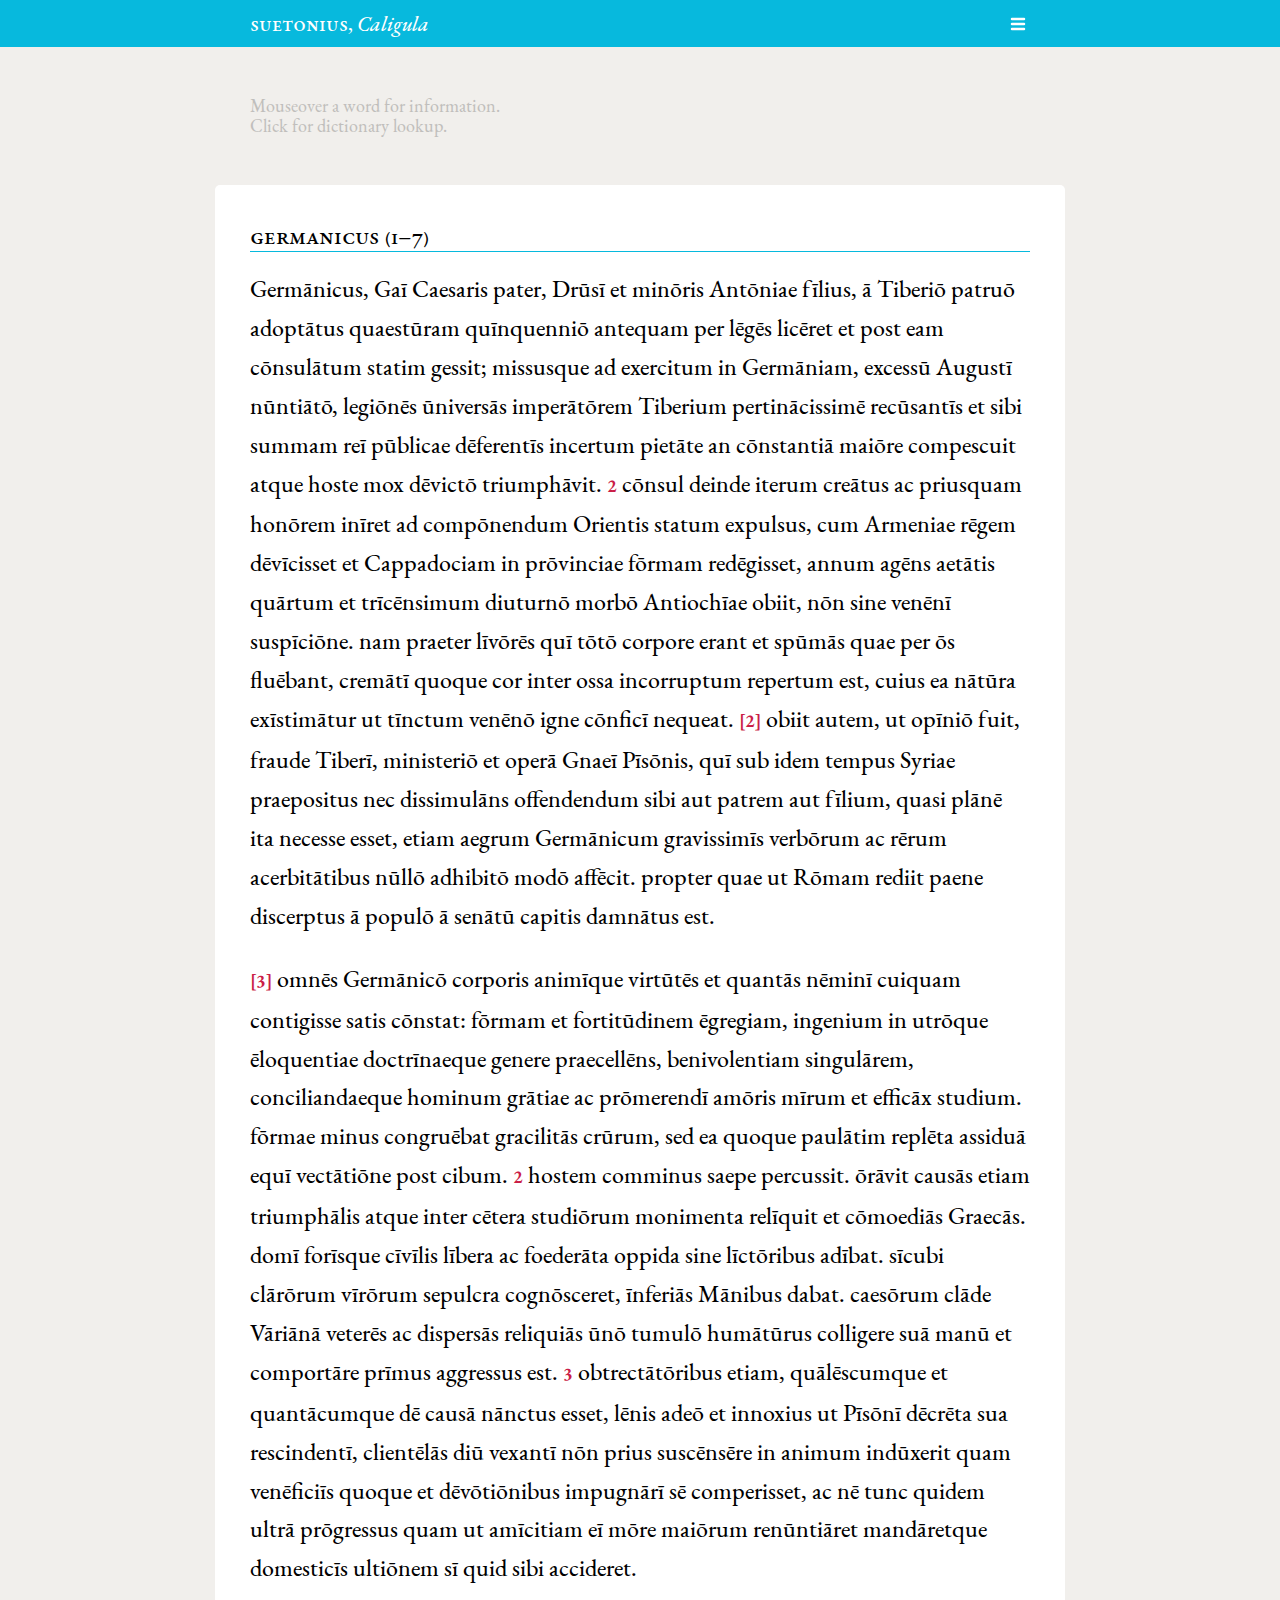
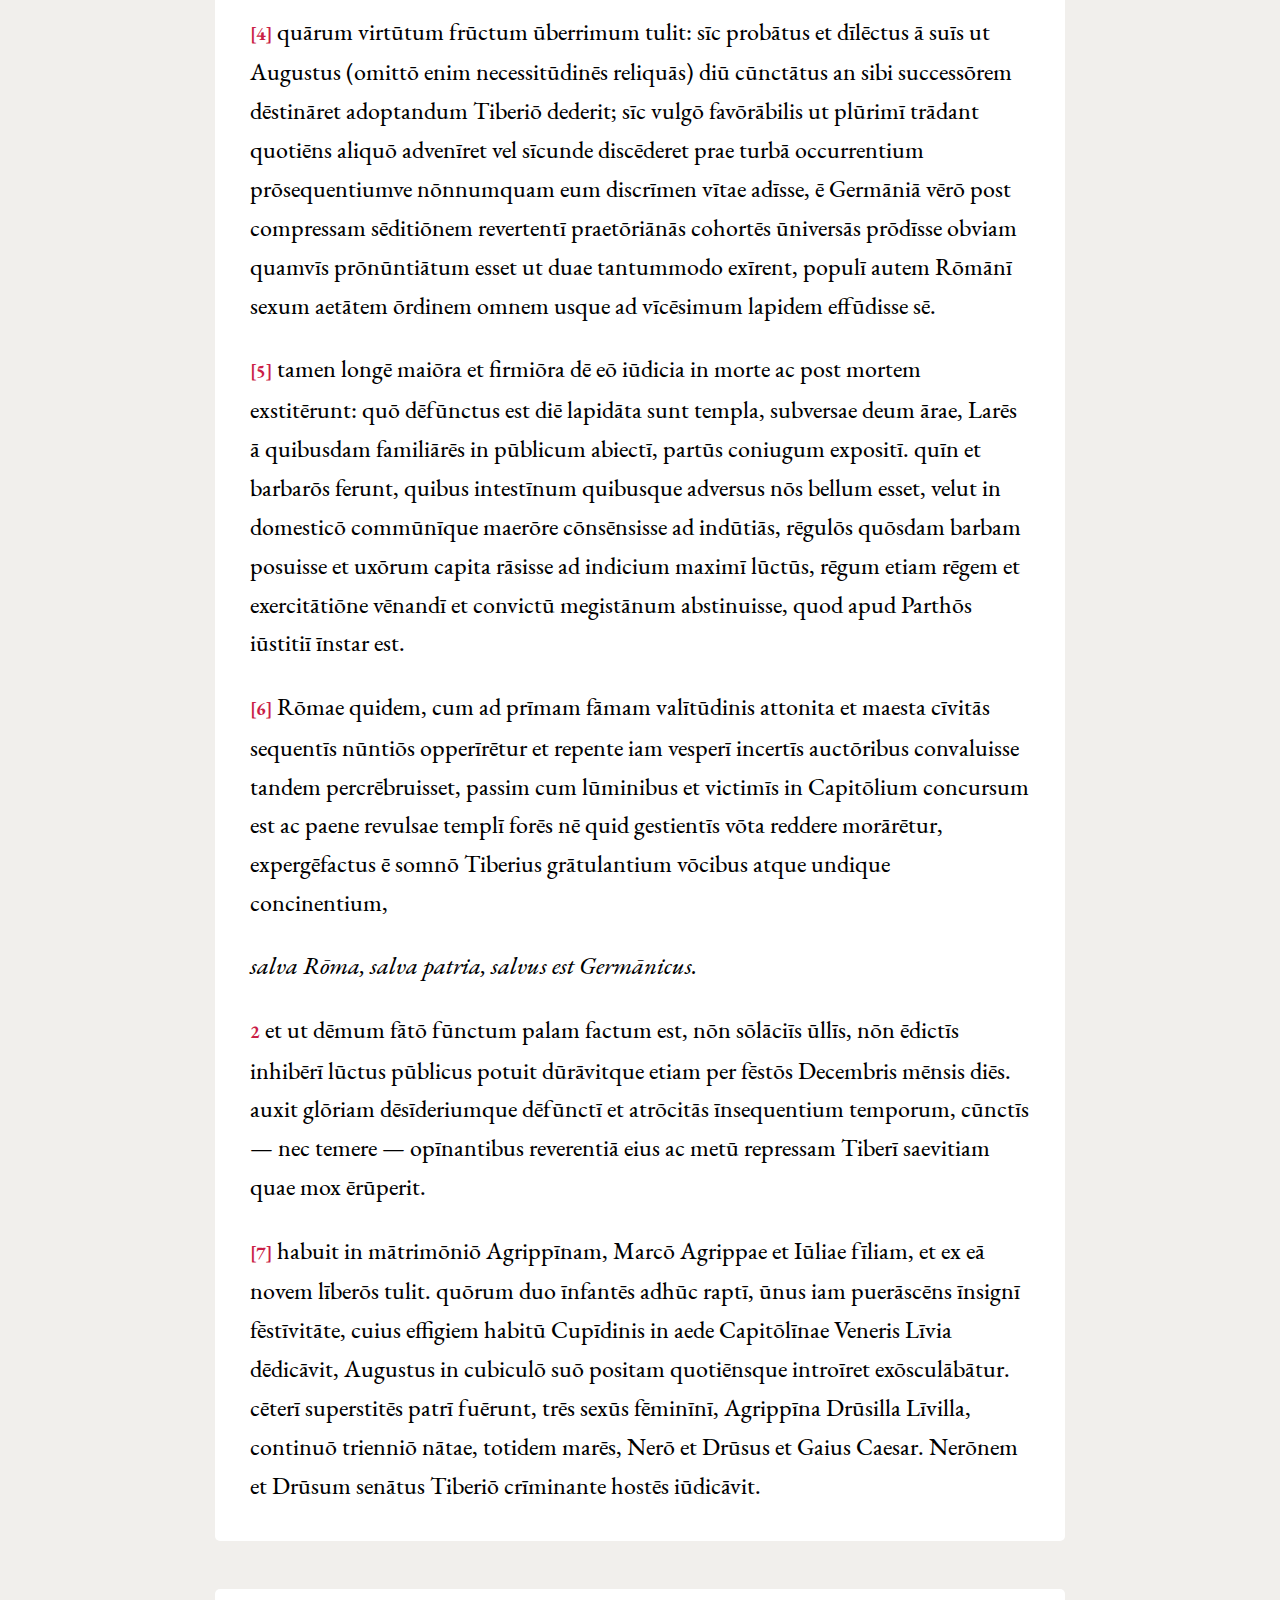
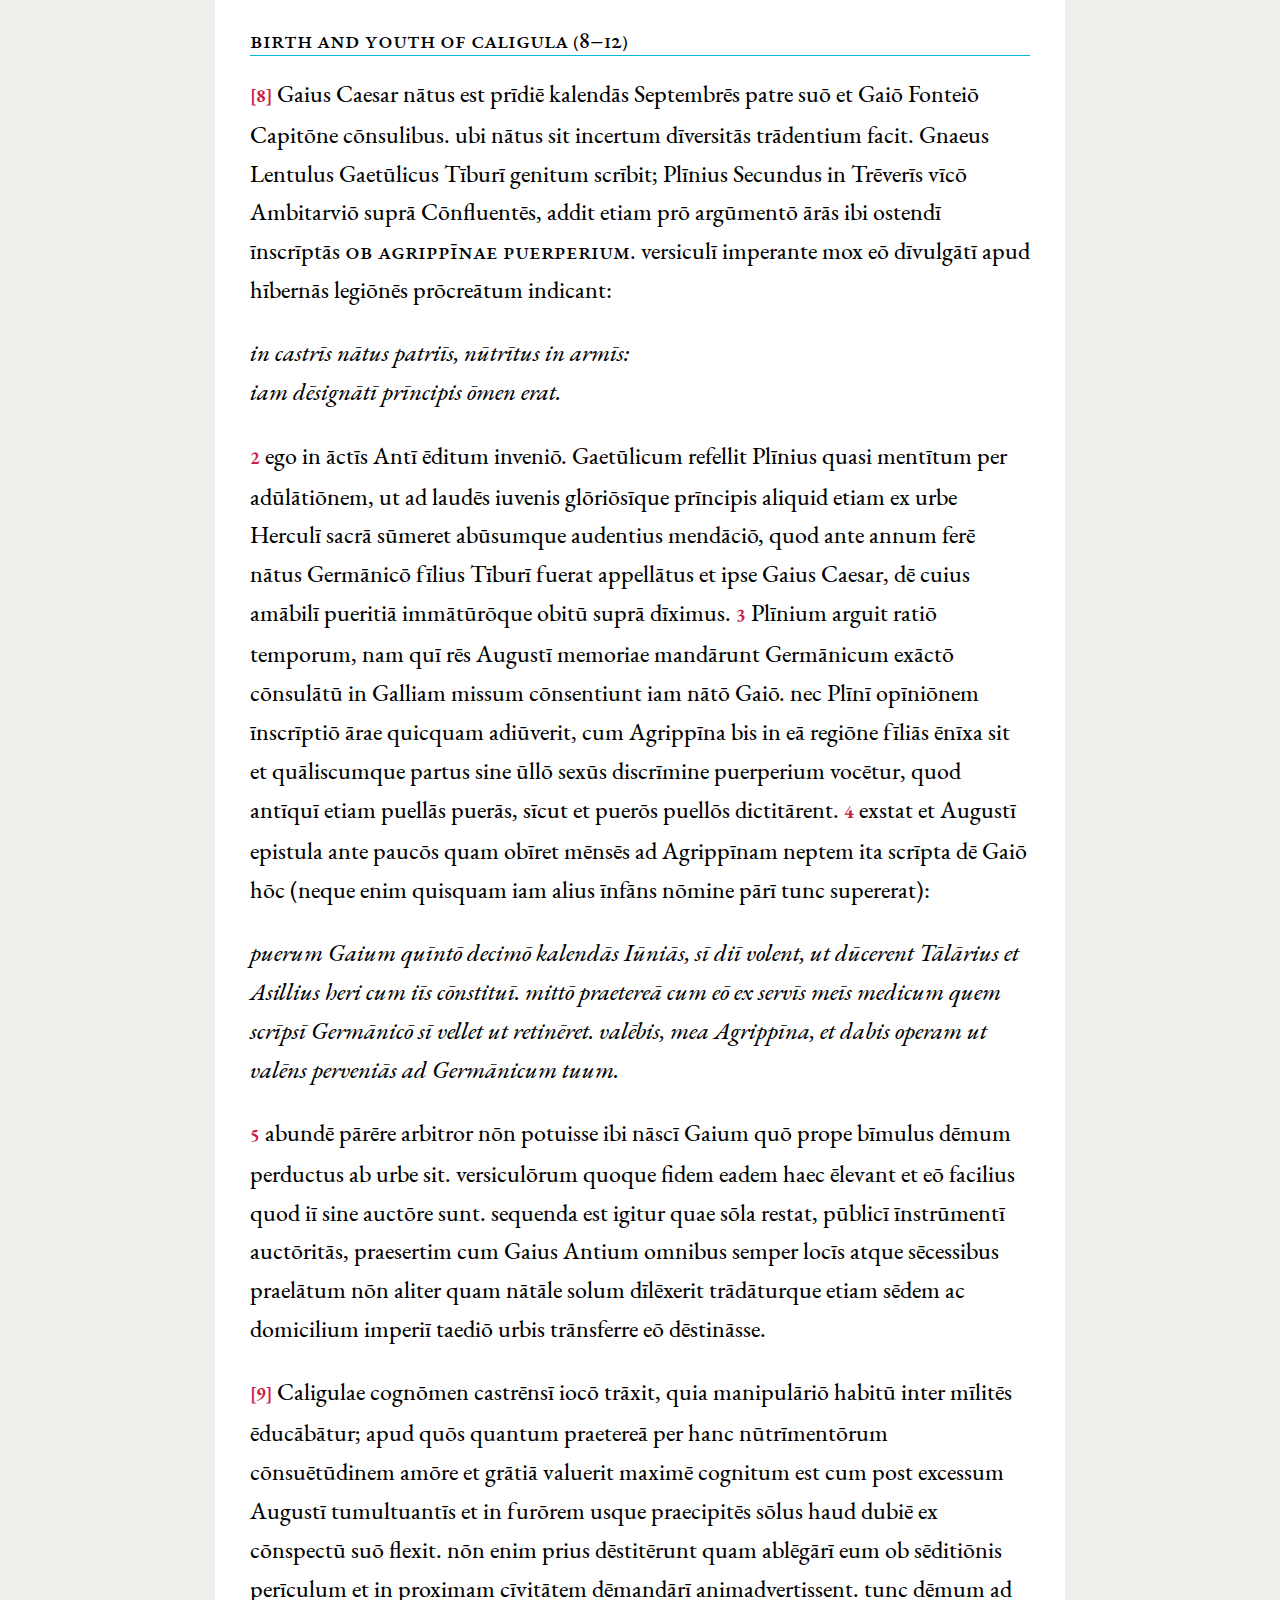
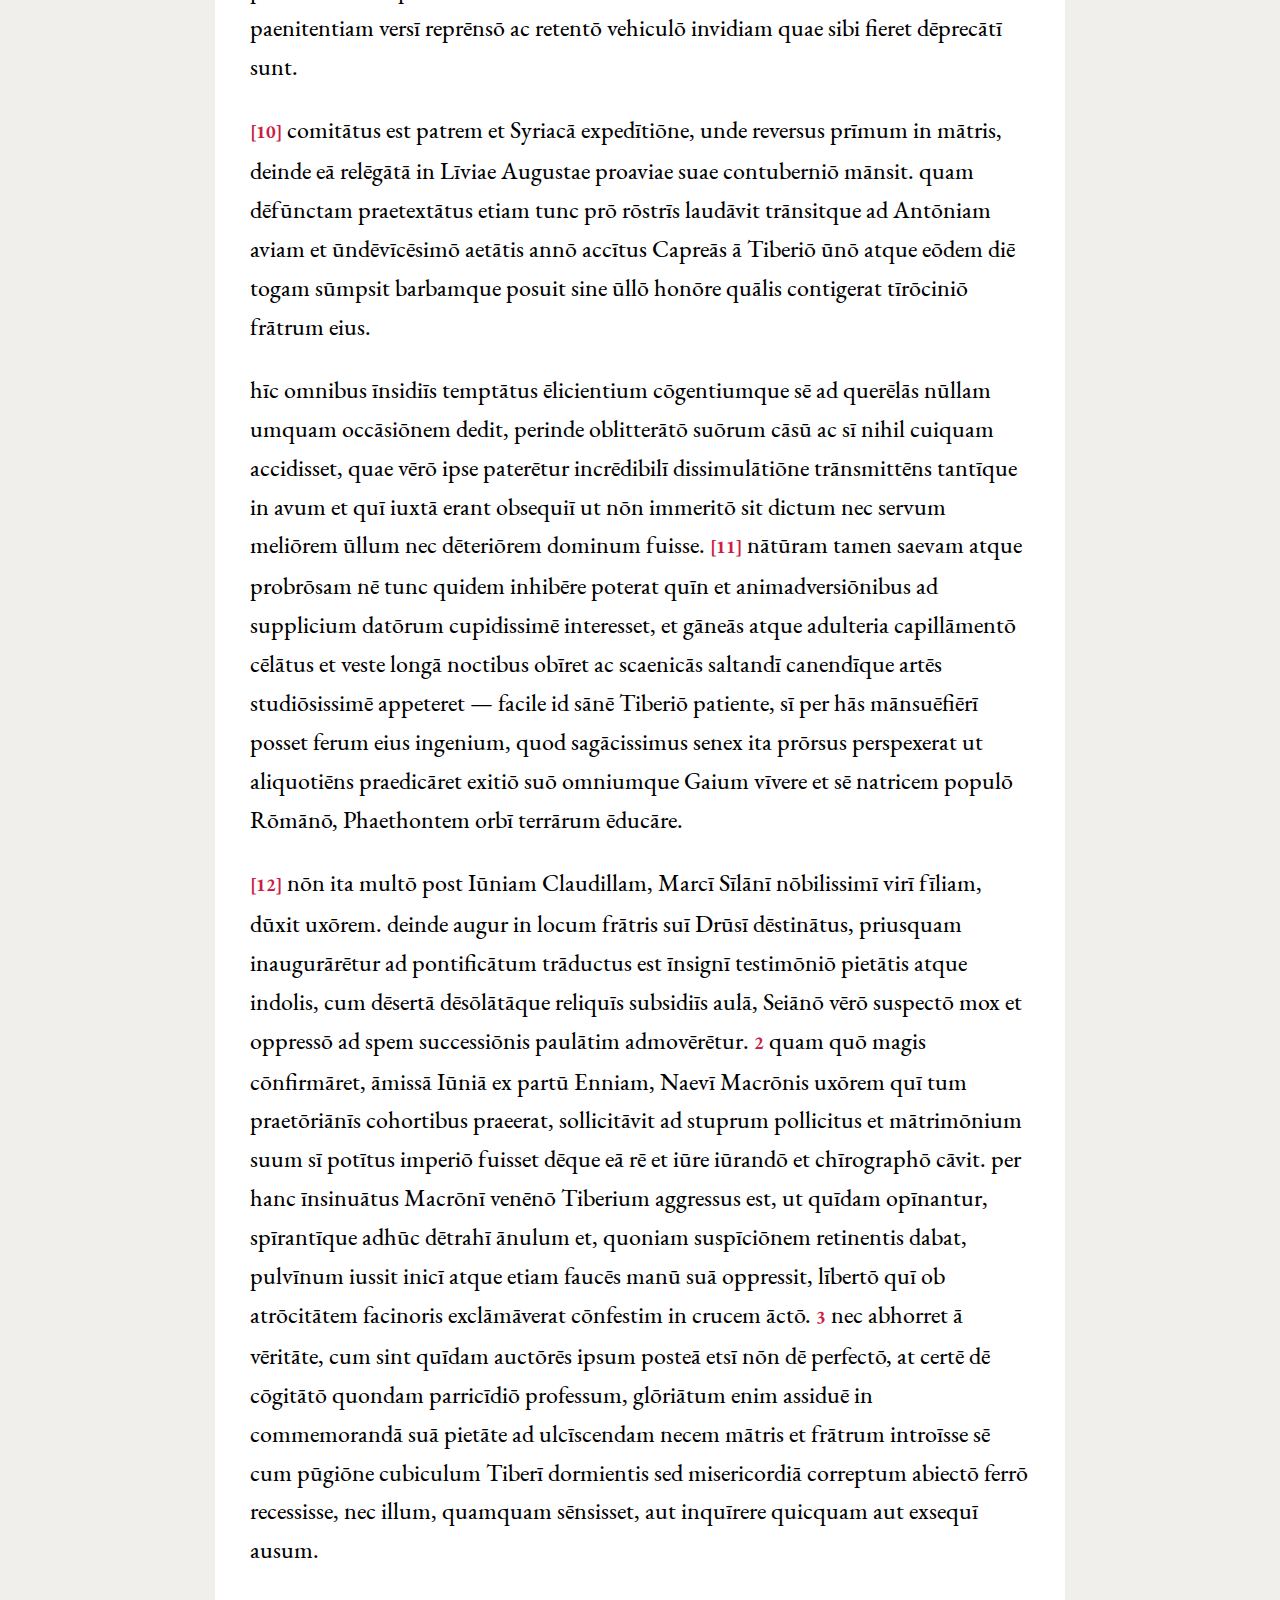
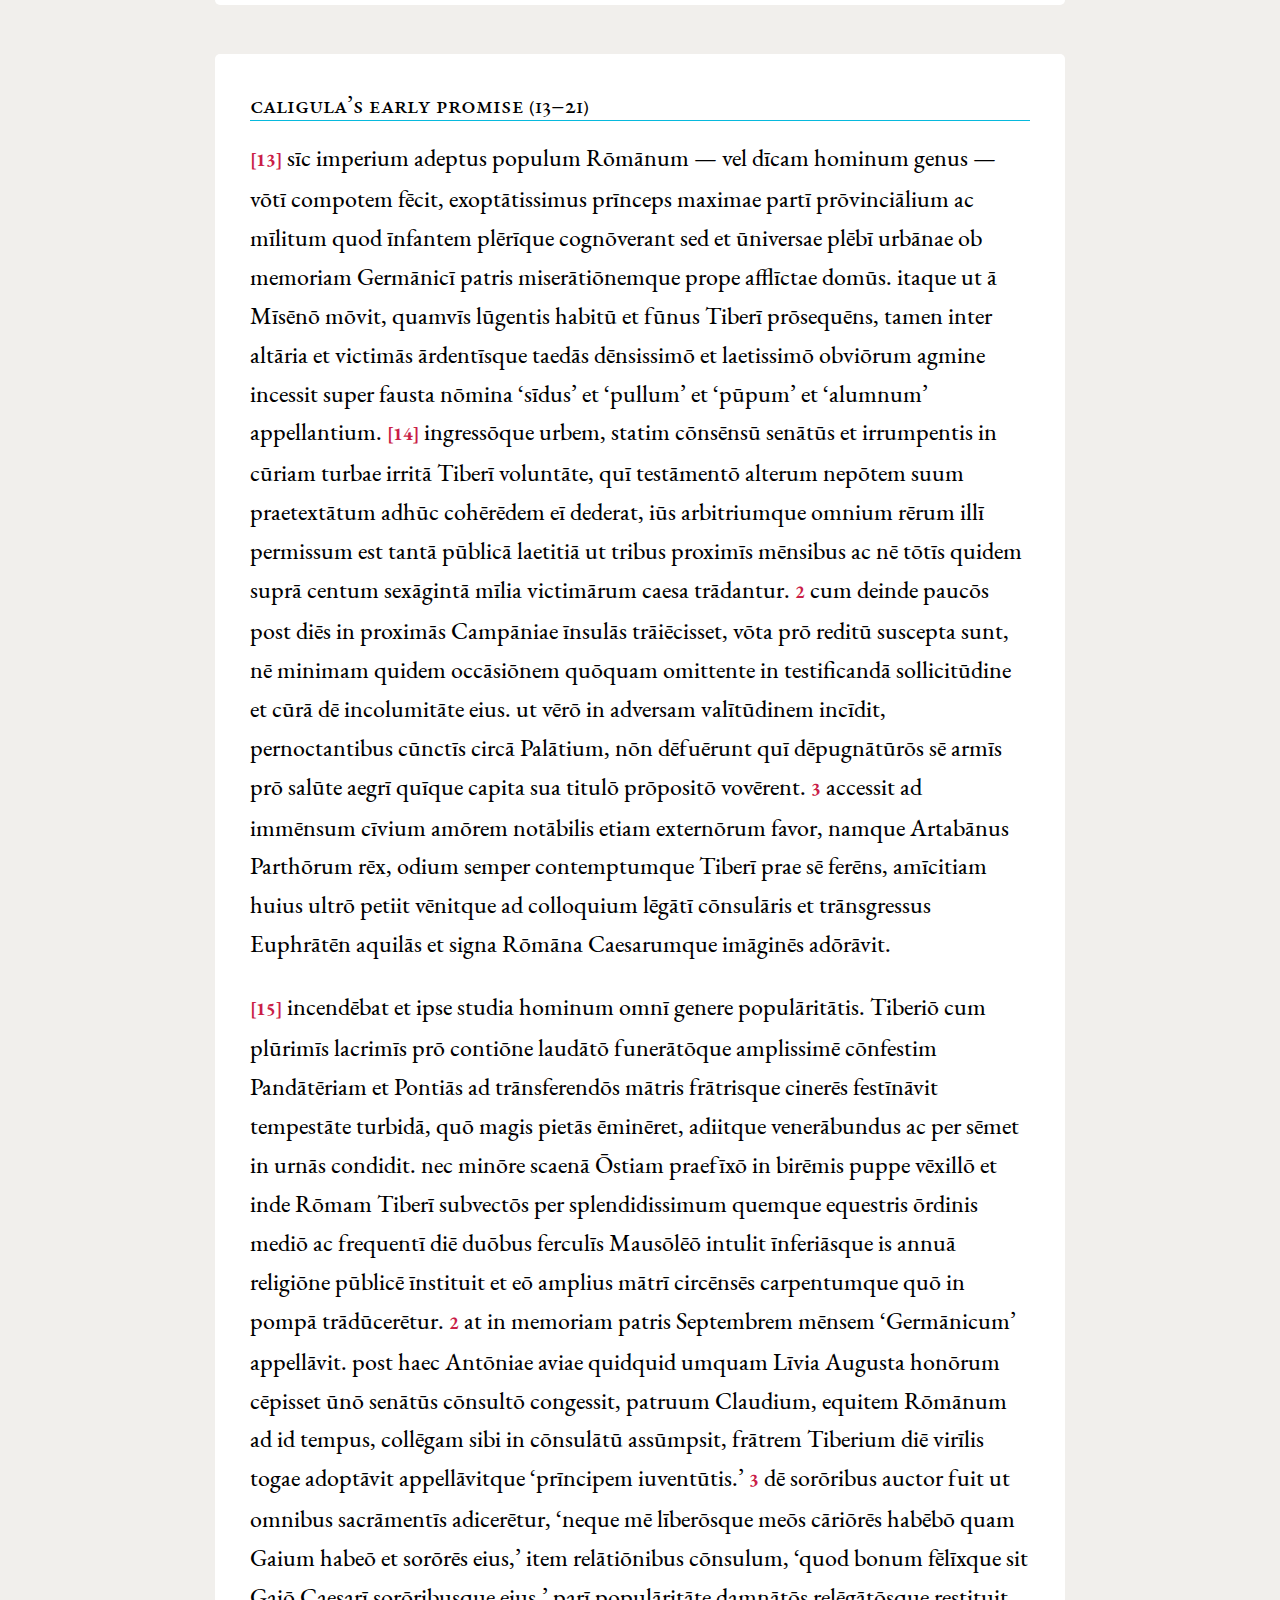
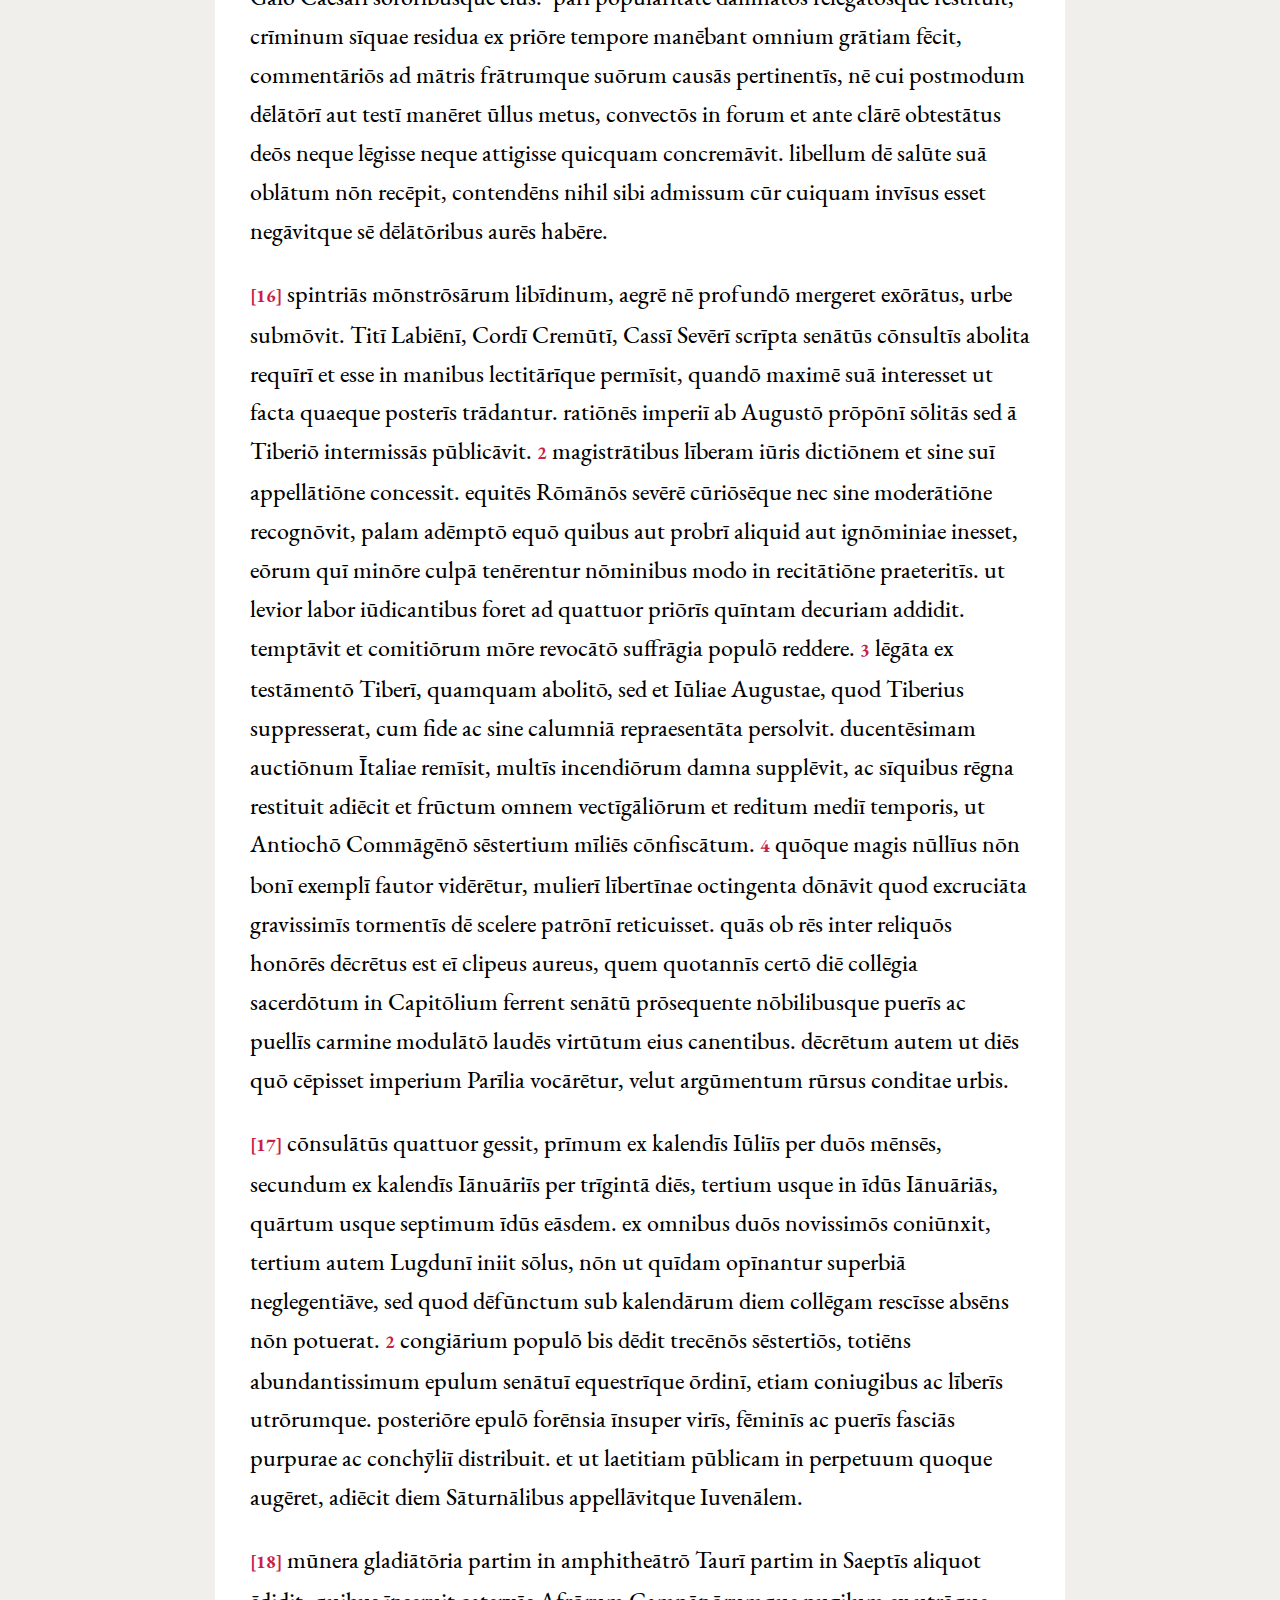
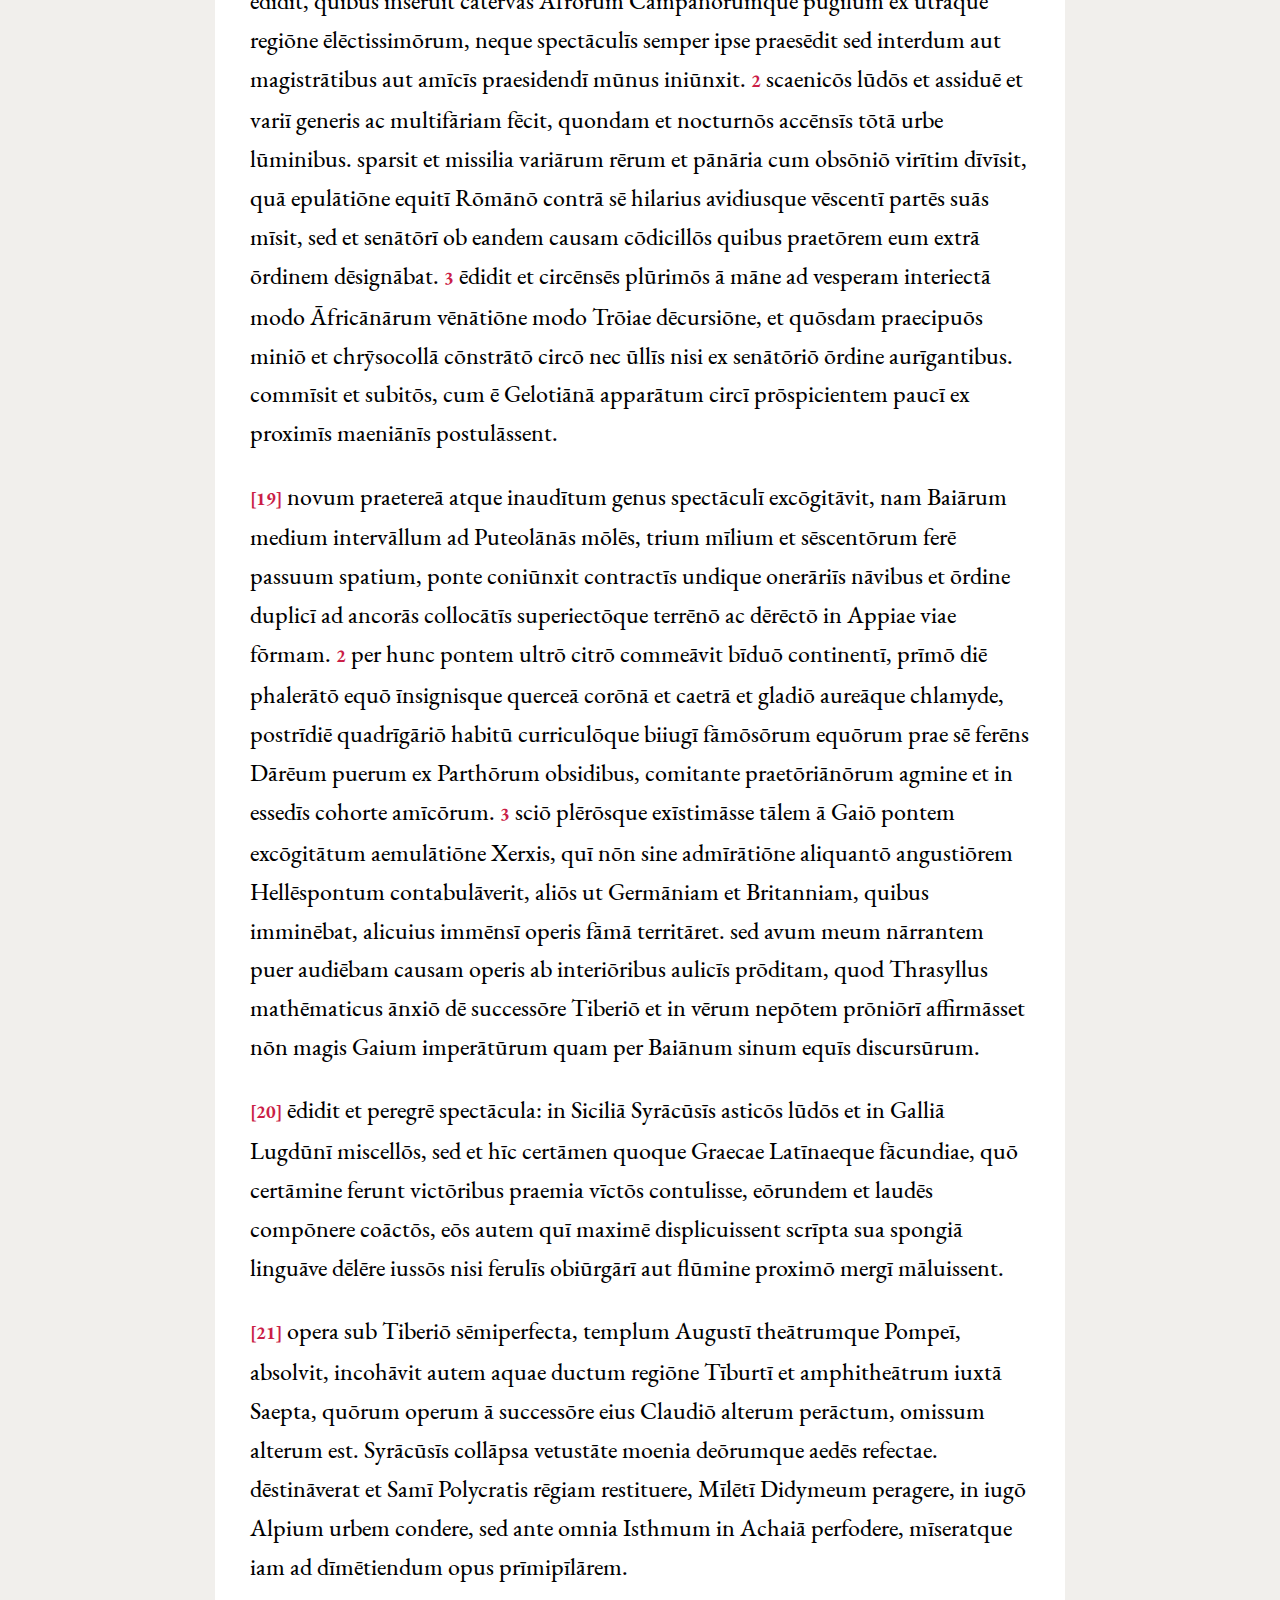
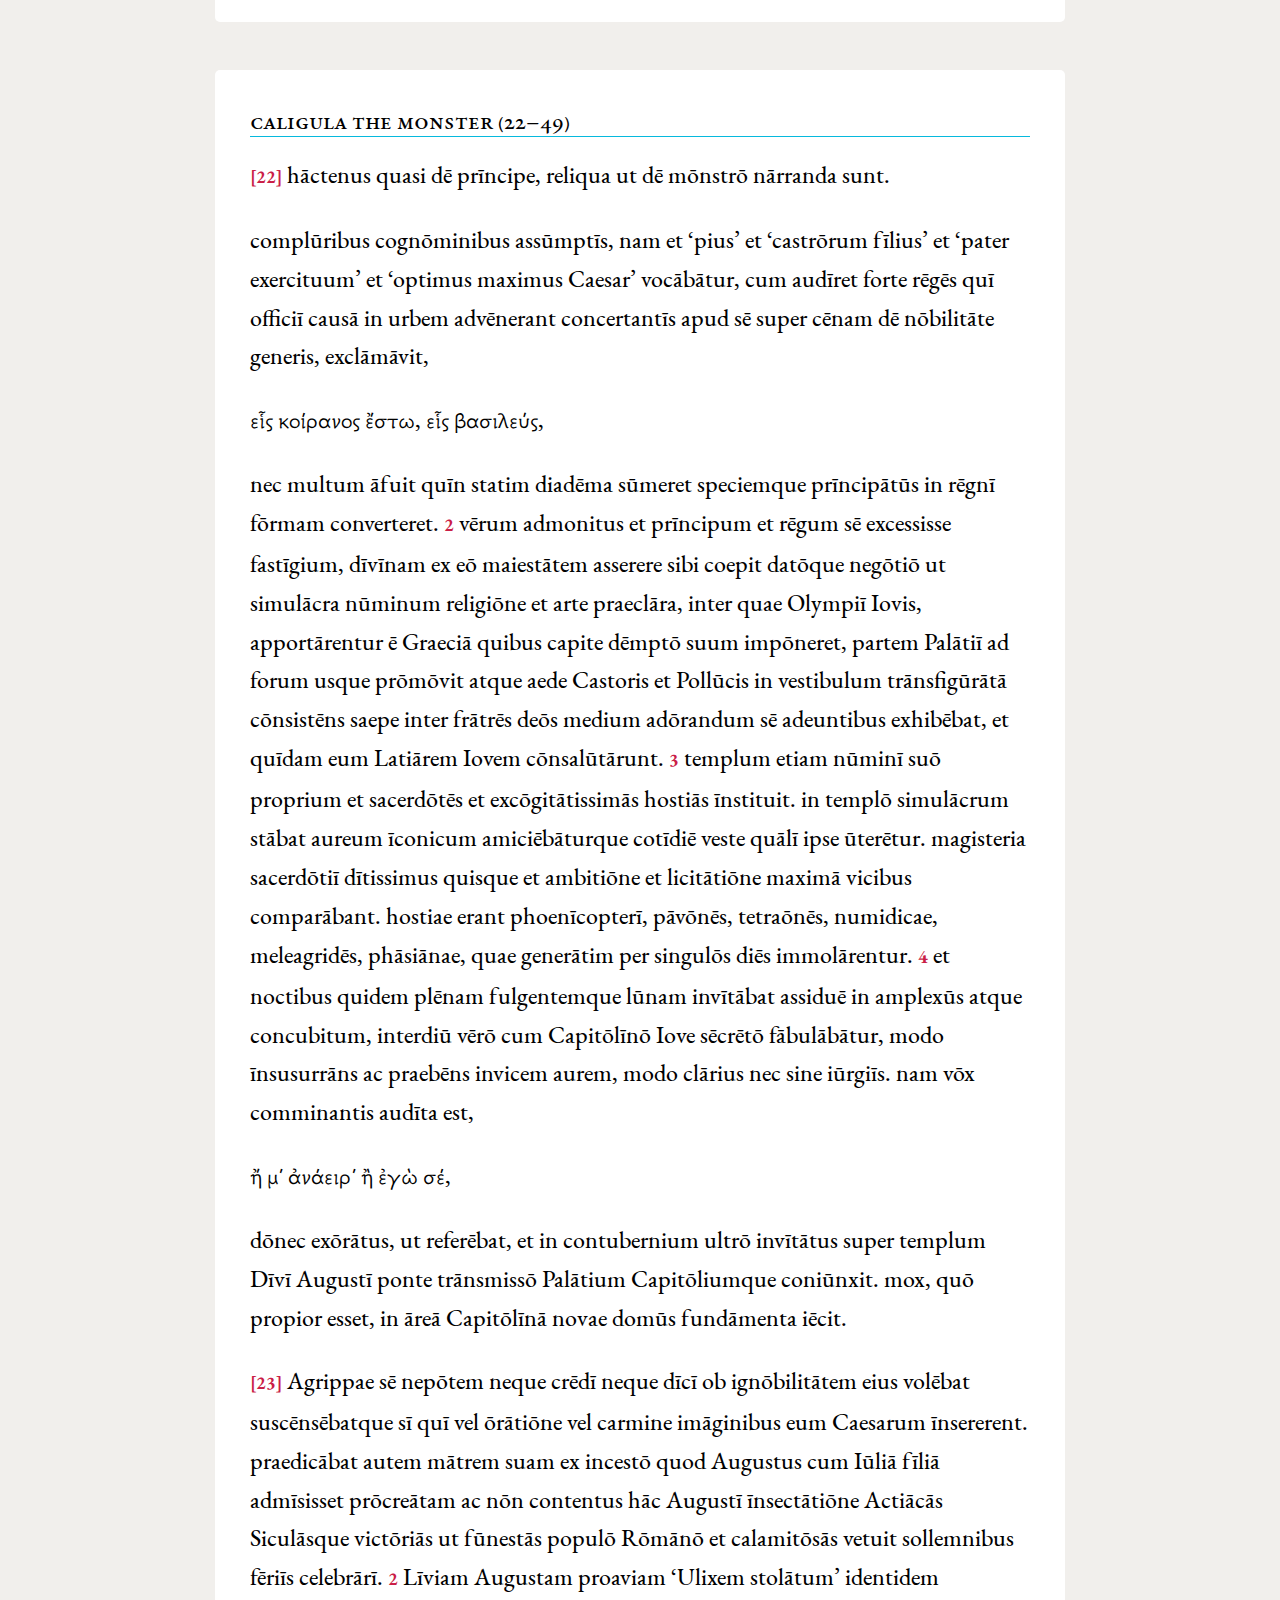
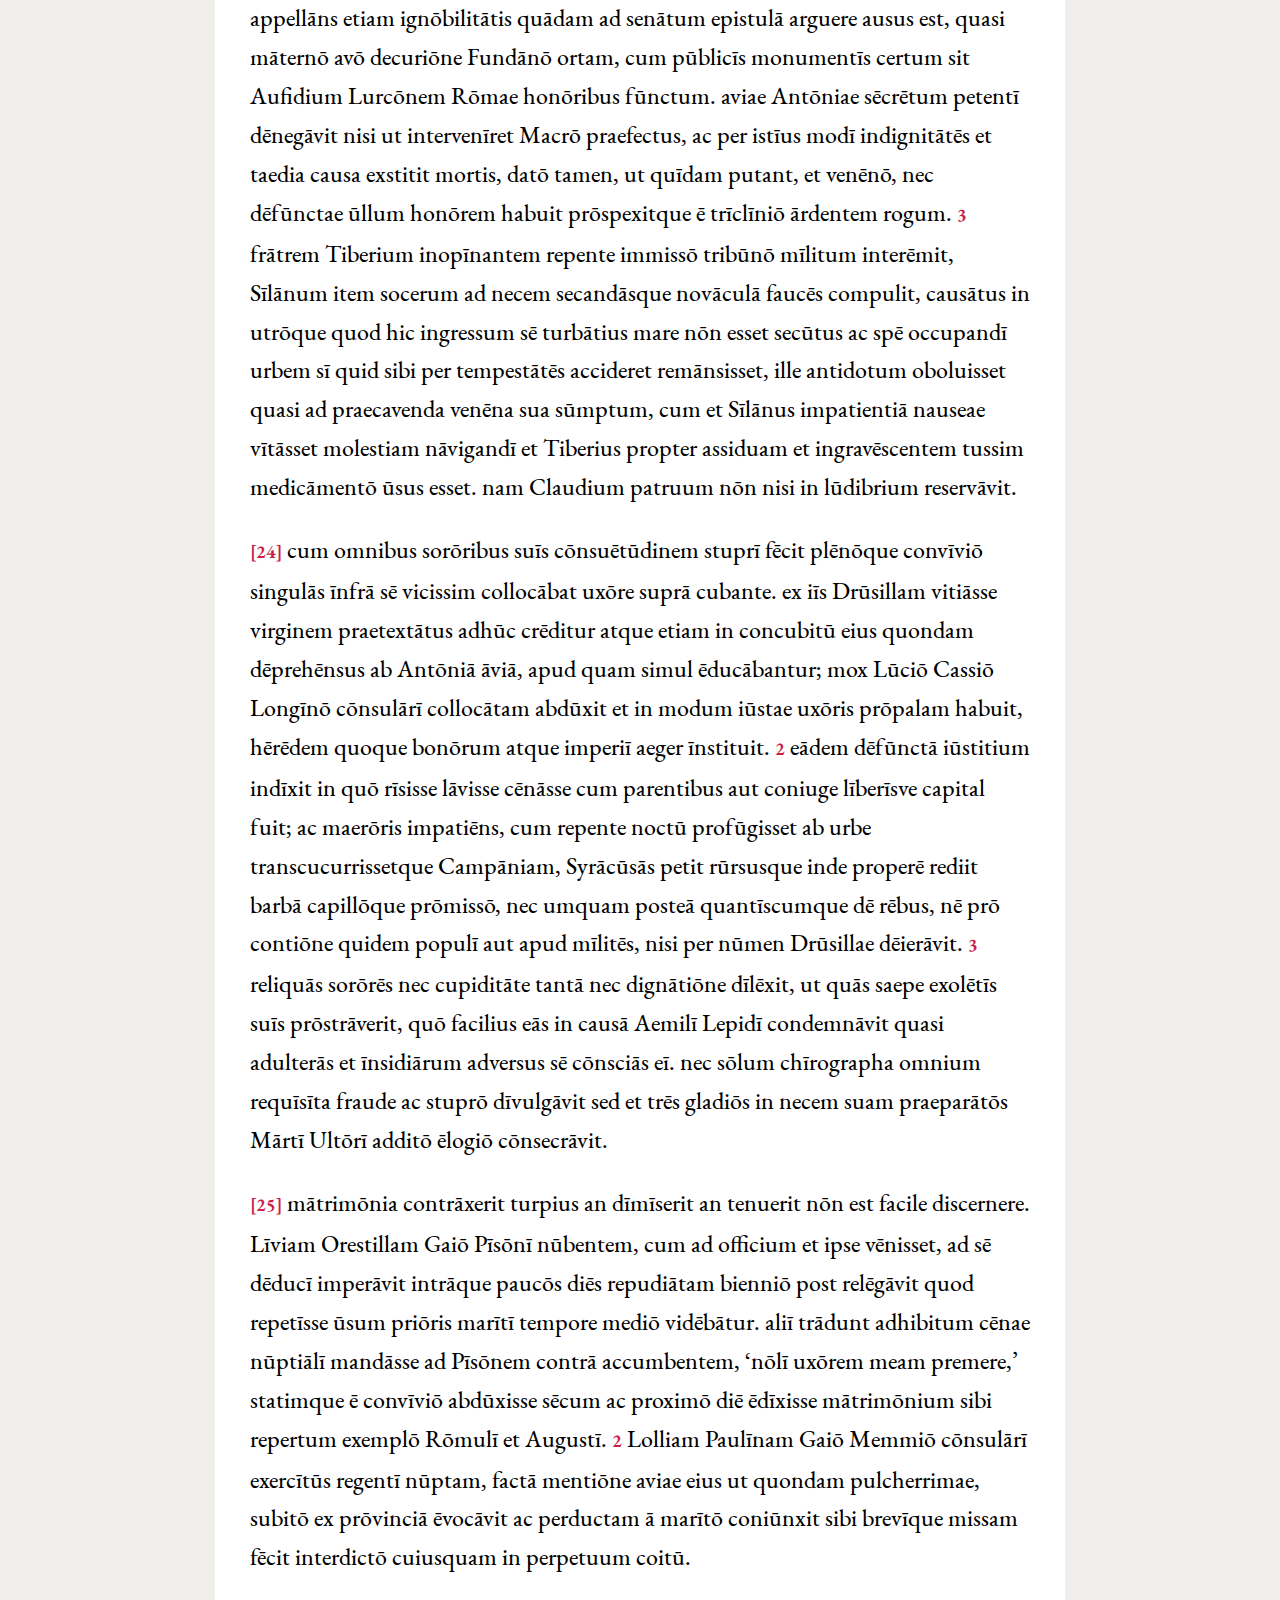
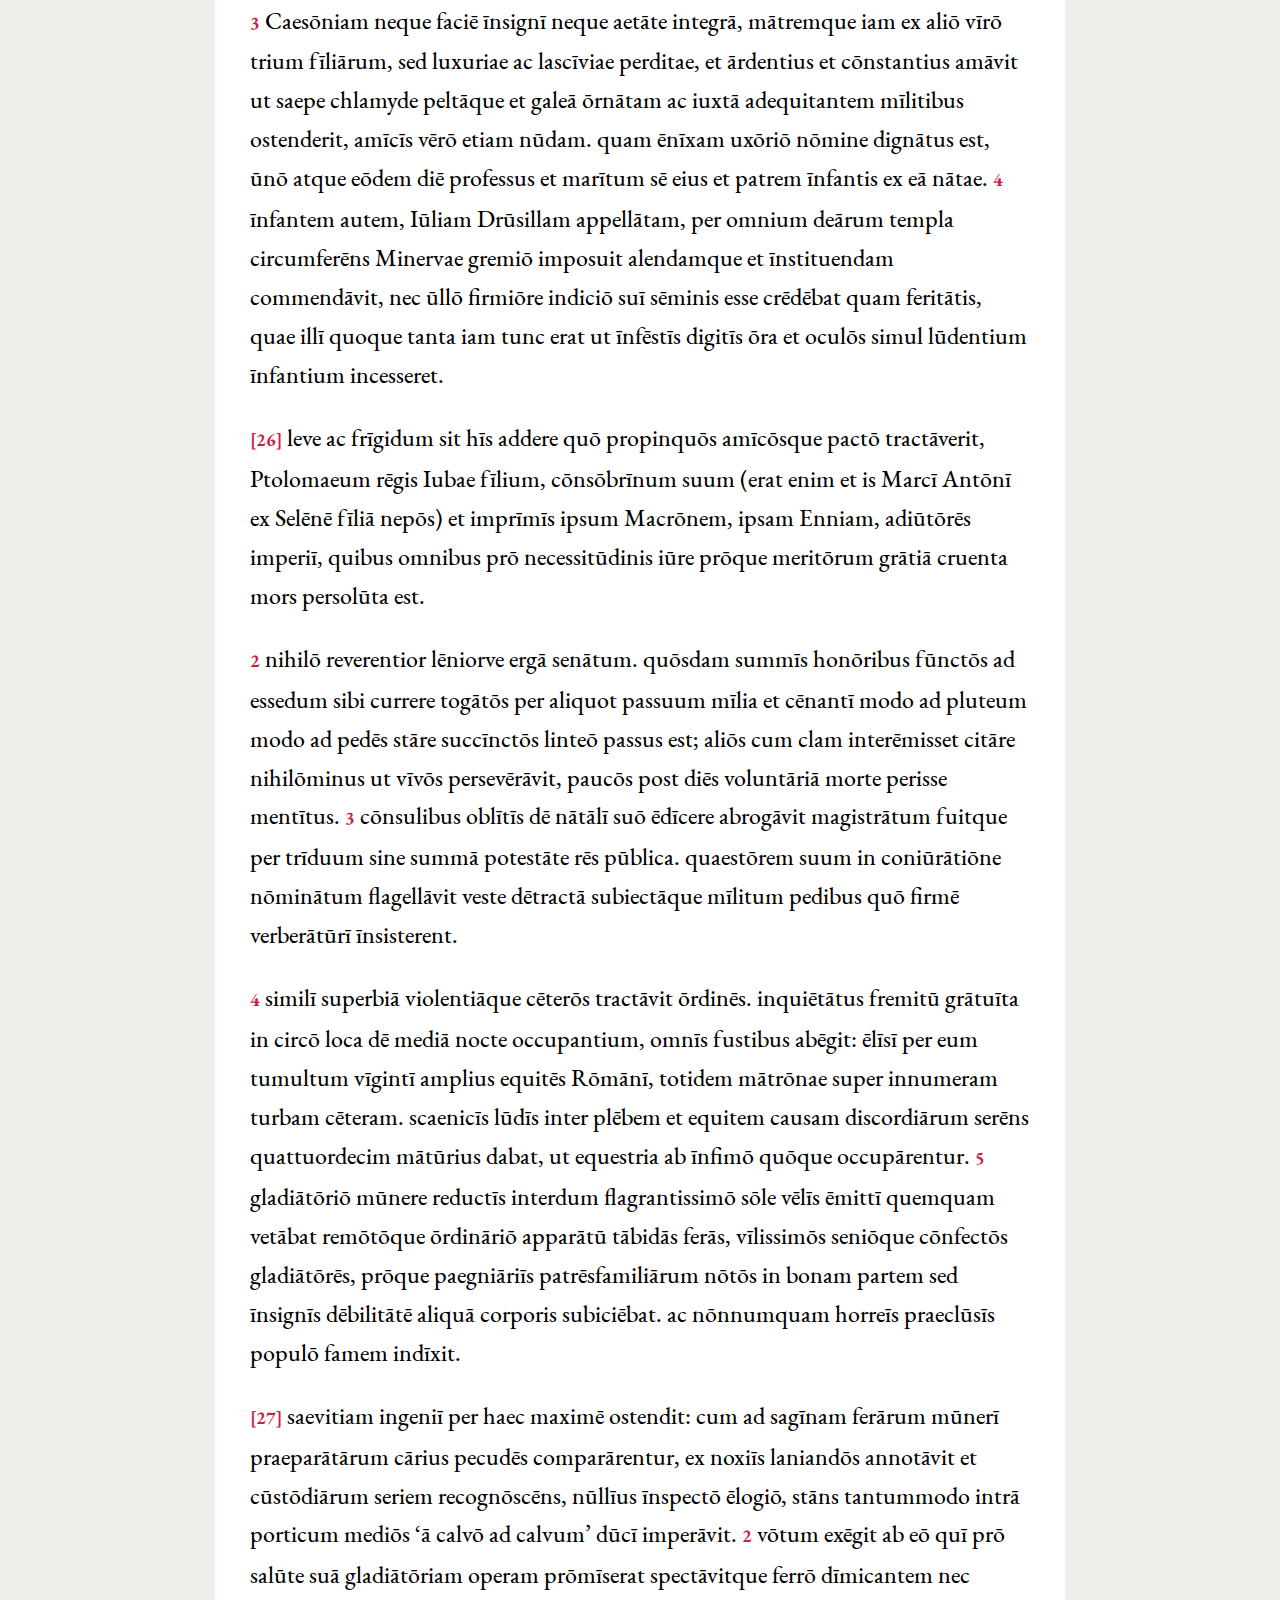
==== commit de04c082: "Edits." ====
--- a/index.html
+++ b/index.html
@@ -19,7 +19,7 @@
 				<span class="sc">Suetonius,</span> <em>Caligula</em>
 				<!-- <span>Edited R. Childree</span> -->
 			</h1>
-			<object data="images/inusum.svg" type="image/svg+xml" height="10"></object>
+			<!-- <object data="images/inusum.svg" type="image/svg+xml" height="10"></object> -->
 			<input type="checkbox" class="nav__toggle" id="contents_button">
 			<label for="contents_button">
 				<svg id="menu" width="24" height="24" viewBox="0 0 24 24" fill="none" xmlns="http://www.w3.org/2000/svg"><path d="M6 17H18" stroke="white" stroke-width="2.5" stroke-linecap="round"/><path d="M6 7H18" stroke="white" stroke-width="2.5" stroke-linecap="round"/><path d="M6 12H18" stroke="white" stroke-width="2.5" stroke-linecap="round"/></svg>
@@ -8137,7 +8137,7 @@
 </main>
 
 <footer>
-	<object data="images/inusum-ed.svg" type="image/svg+xml" height="50"></object>
+	<object data="images/iuno.svg" type="image/svg+xml" height="50"></object>
 	<p>
 		<a href="https://github.com/Furman-University-Editions/">Editions, done right, for learners.</a>
 		&nbsp;&nbsp;&nbsp;
--- a/styles/styles.css
+++ b/styles/styles.css
@@ -116,11 +116,12 @@
 	height: 24px;
 	font-size: 21px;
 }
-nav label>svg {
+nav svg {
 	position:relative;
 	top:0;
 	height:24px;}
-nav label>#close{display: none;}
+nav svg:hover {opacity: .5;}
+nav #close{display: none;}
 
 .nav__list {
 	display: none;
@@ -230,7 +231,7 @@
 
 footer object {
 	margin-right: auto;
-	width: 75px;
+	width: 96px;
 }
 
 footer a {
@@ -258,7 +259,7 @@
 	font-weight: 450;
 	/* font-style: italic; */
 	margin-bottom: .75rem;
-	font-feature-settings: 'smcp','c2sc','onum';
+	font-feature-settings: 'smcp','c2sc','onum','pnum';
 	border-bottom: 1.5px solid var(--ros-dkblue);
 }
 
@@ -346,6 +347,7 @@
 		width:100%;
 	}
 	nav {width:100%;padding: 10px 35px;}
+	nav object {display: none;}
 	aside {box-shadow: none;}
 	#info {width: 100%;padding-bottom:25px;}
 	#info li {font-size: .9rem;line-height: .9rem;}
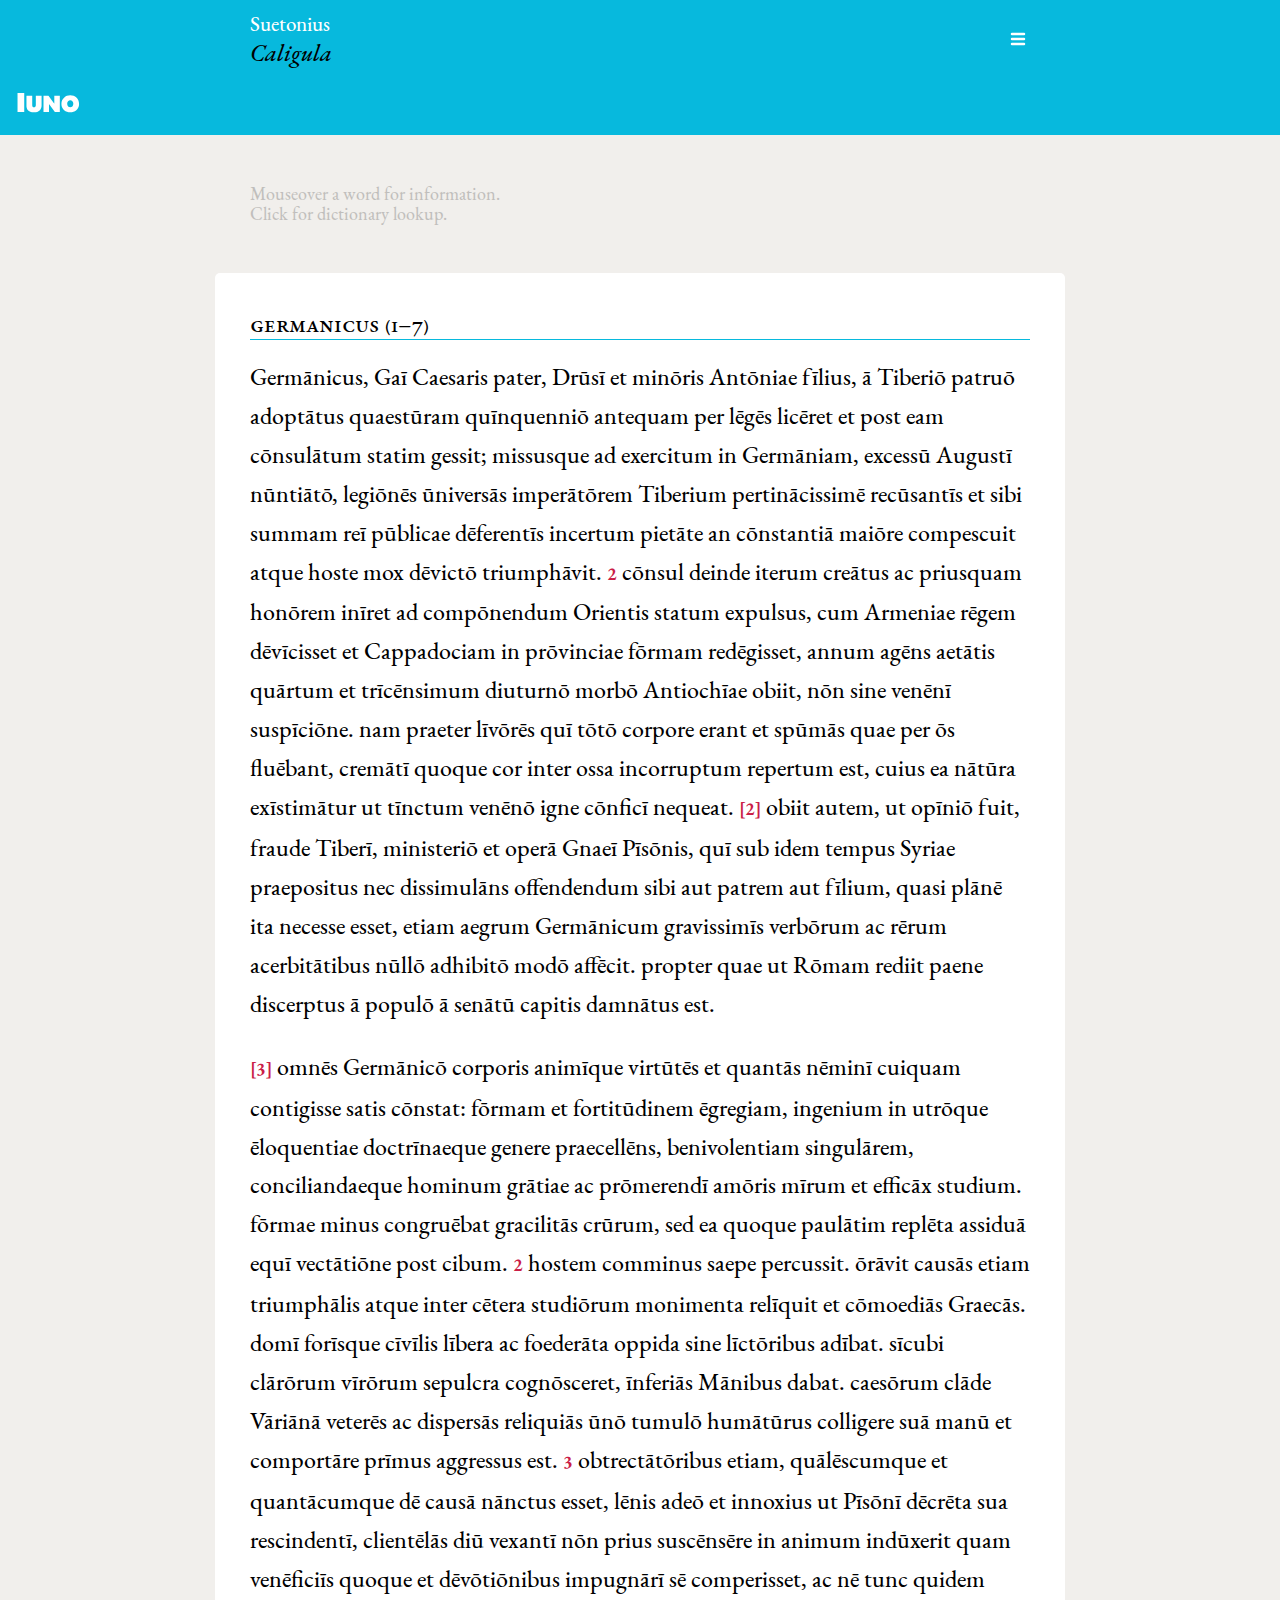
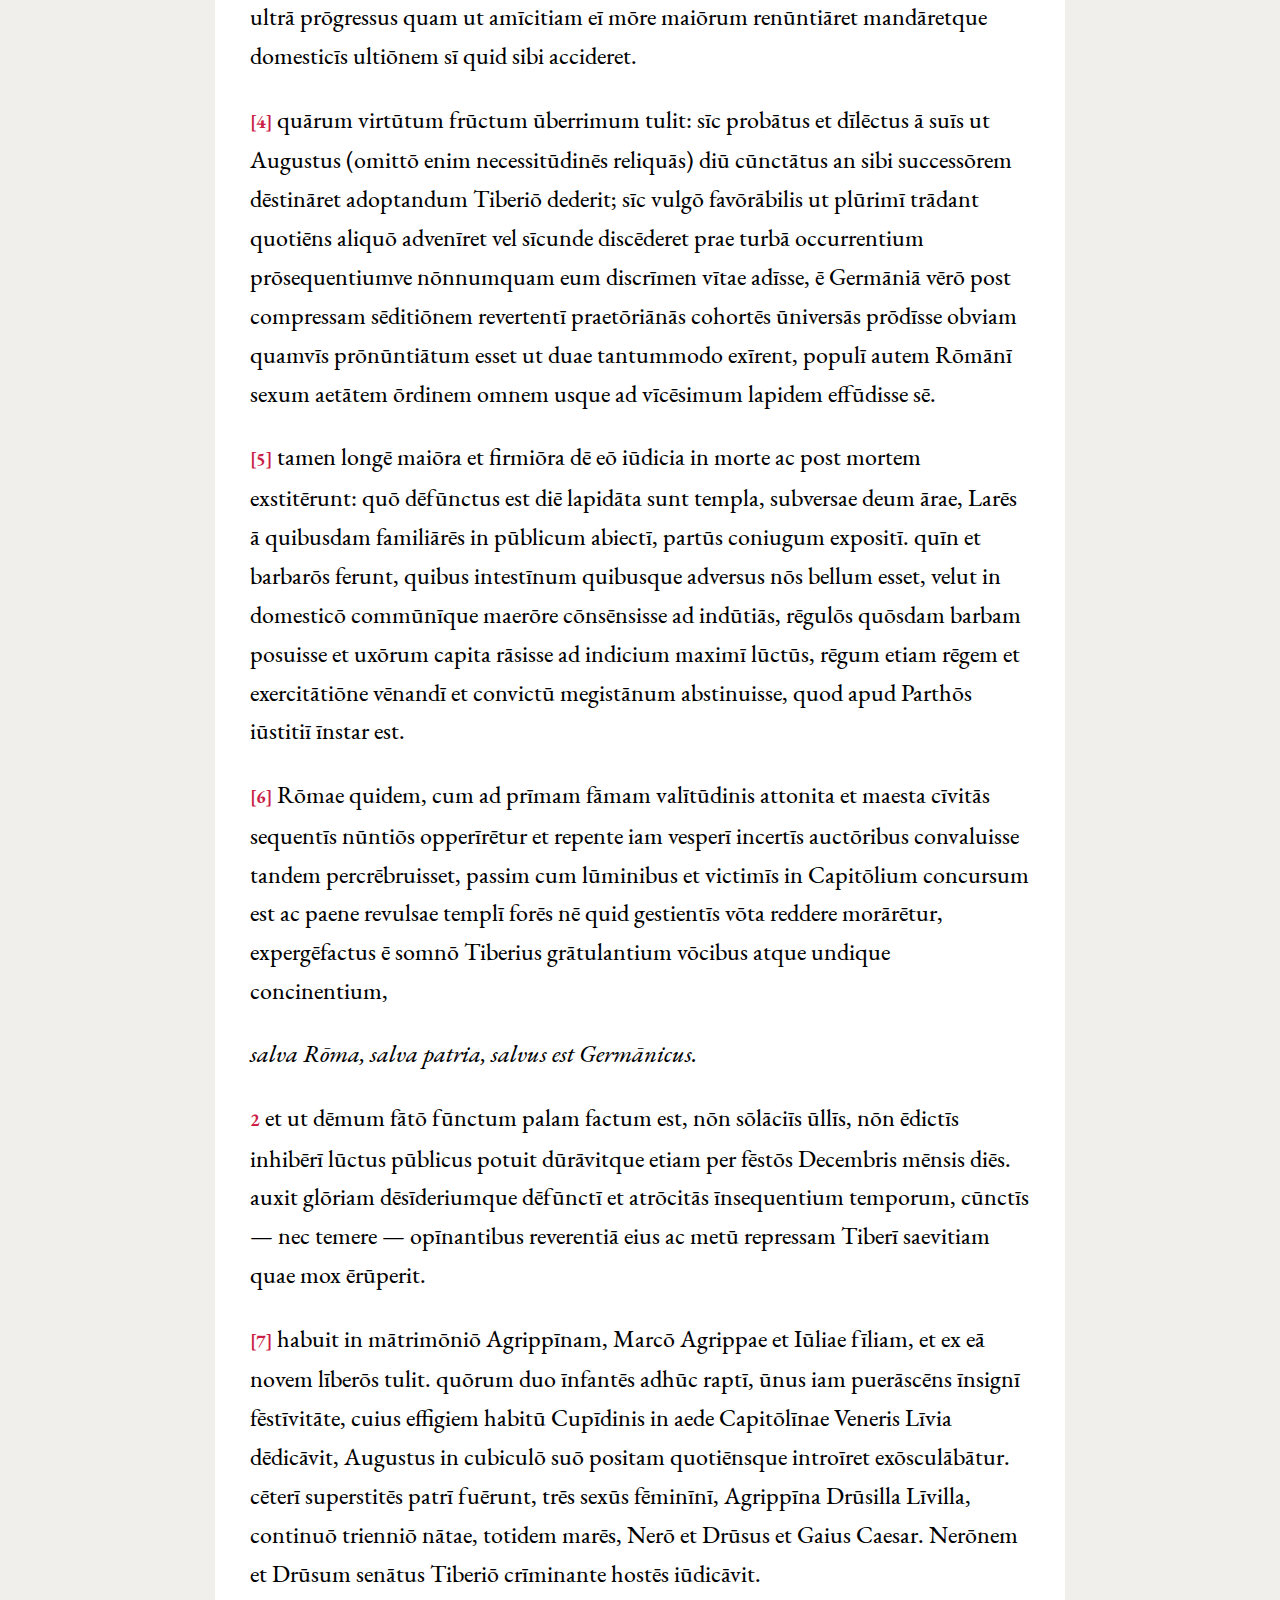
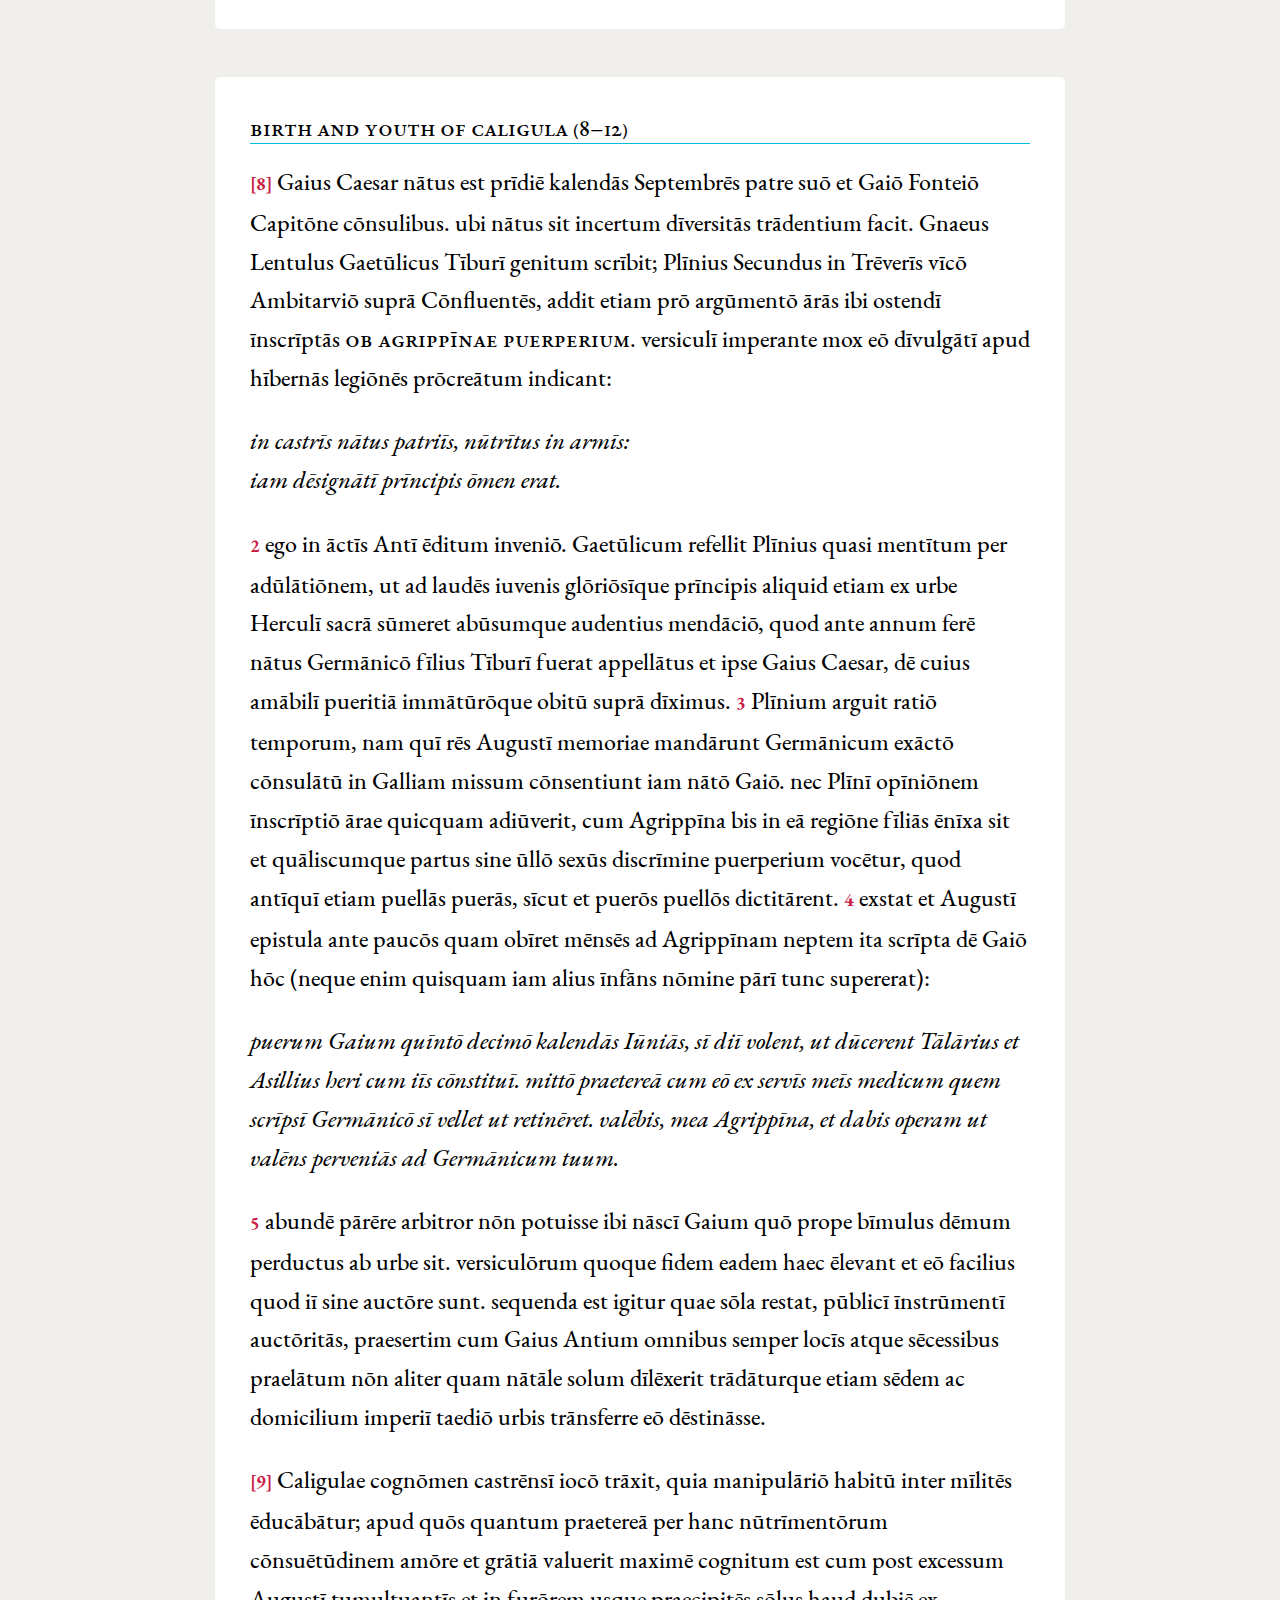
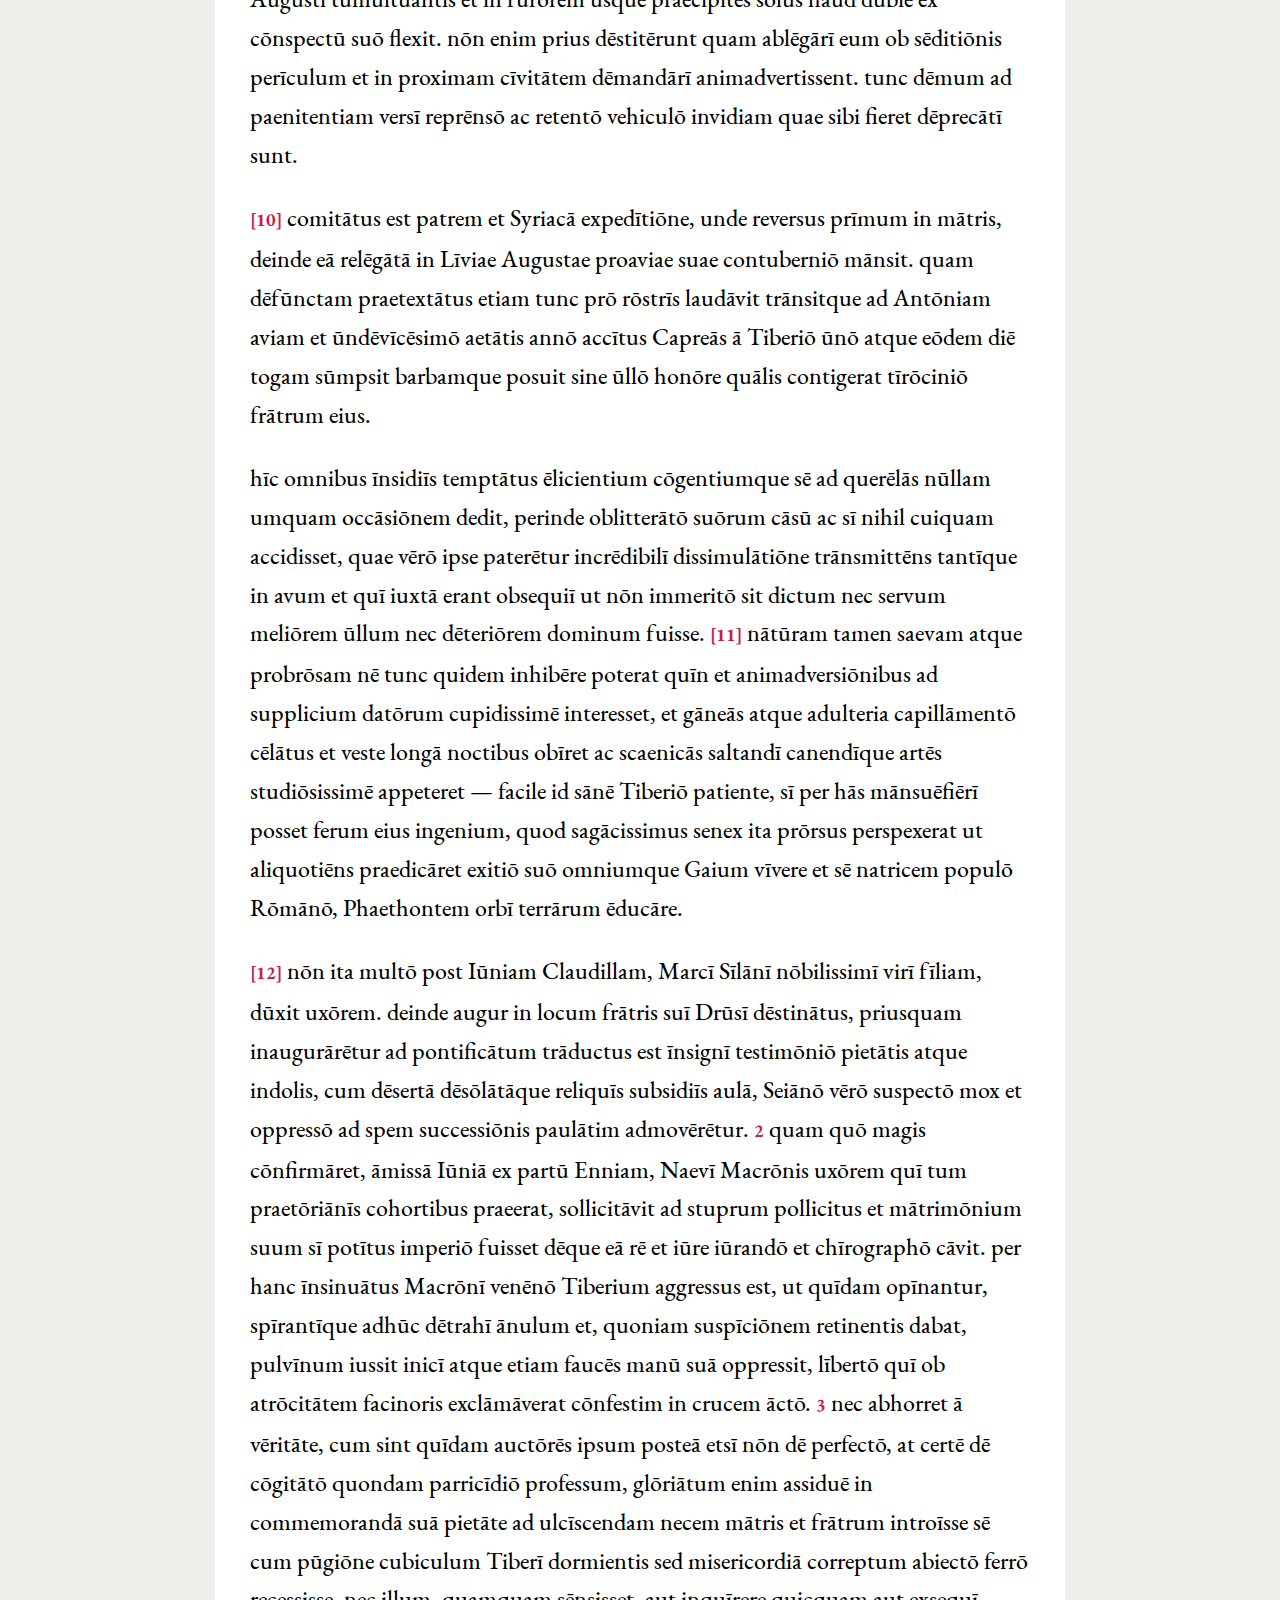
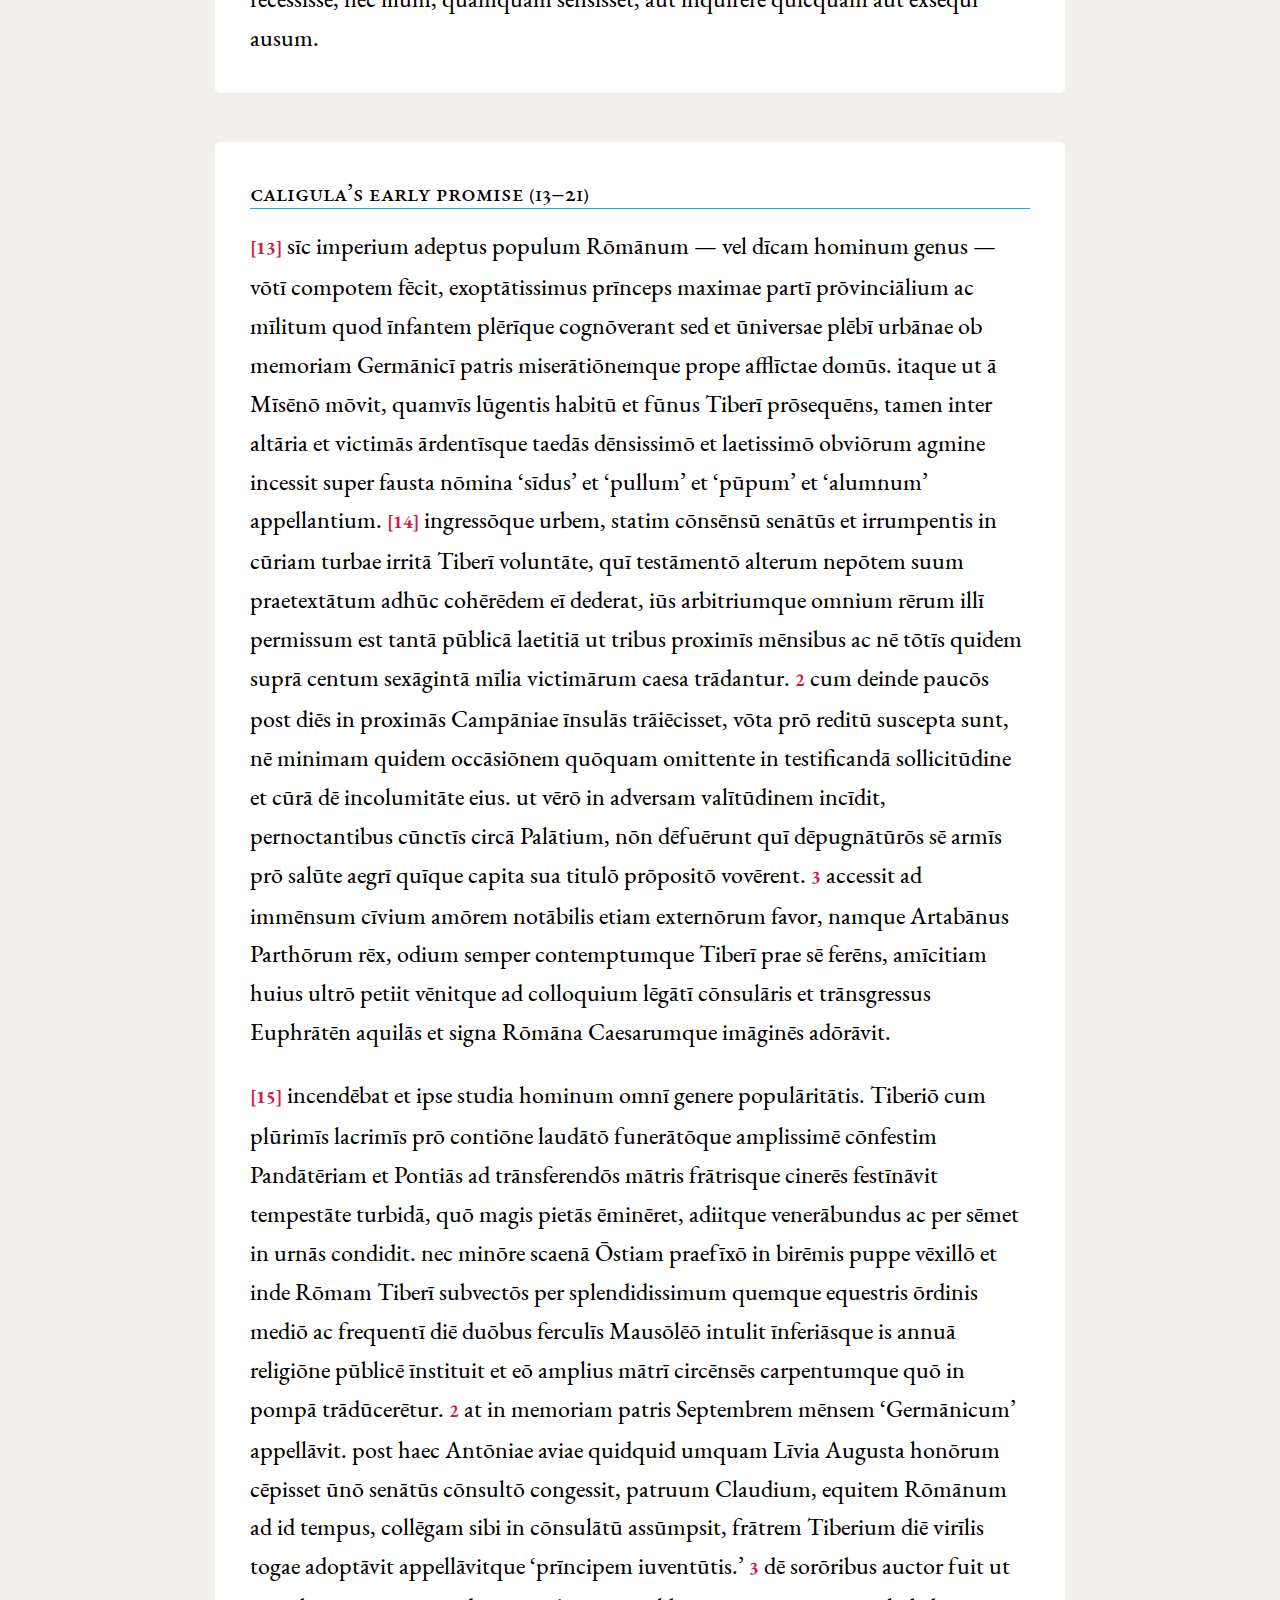
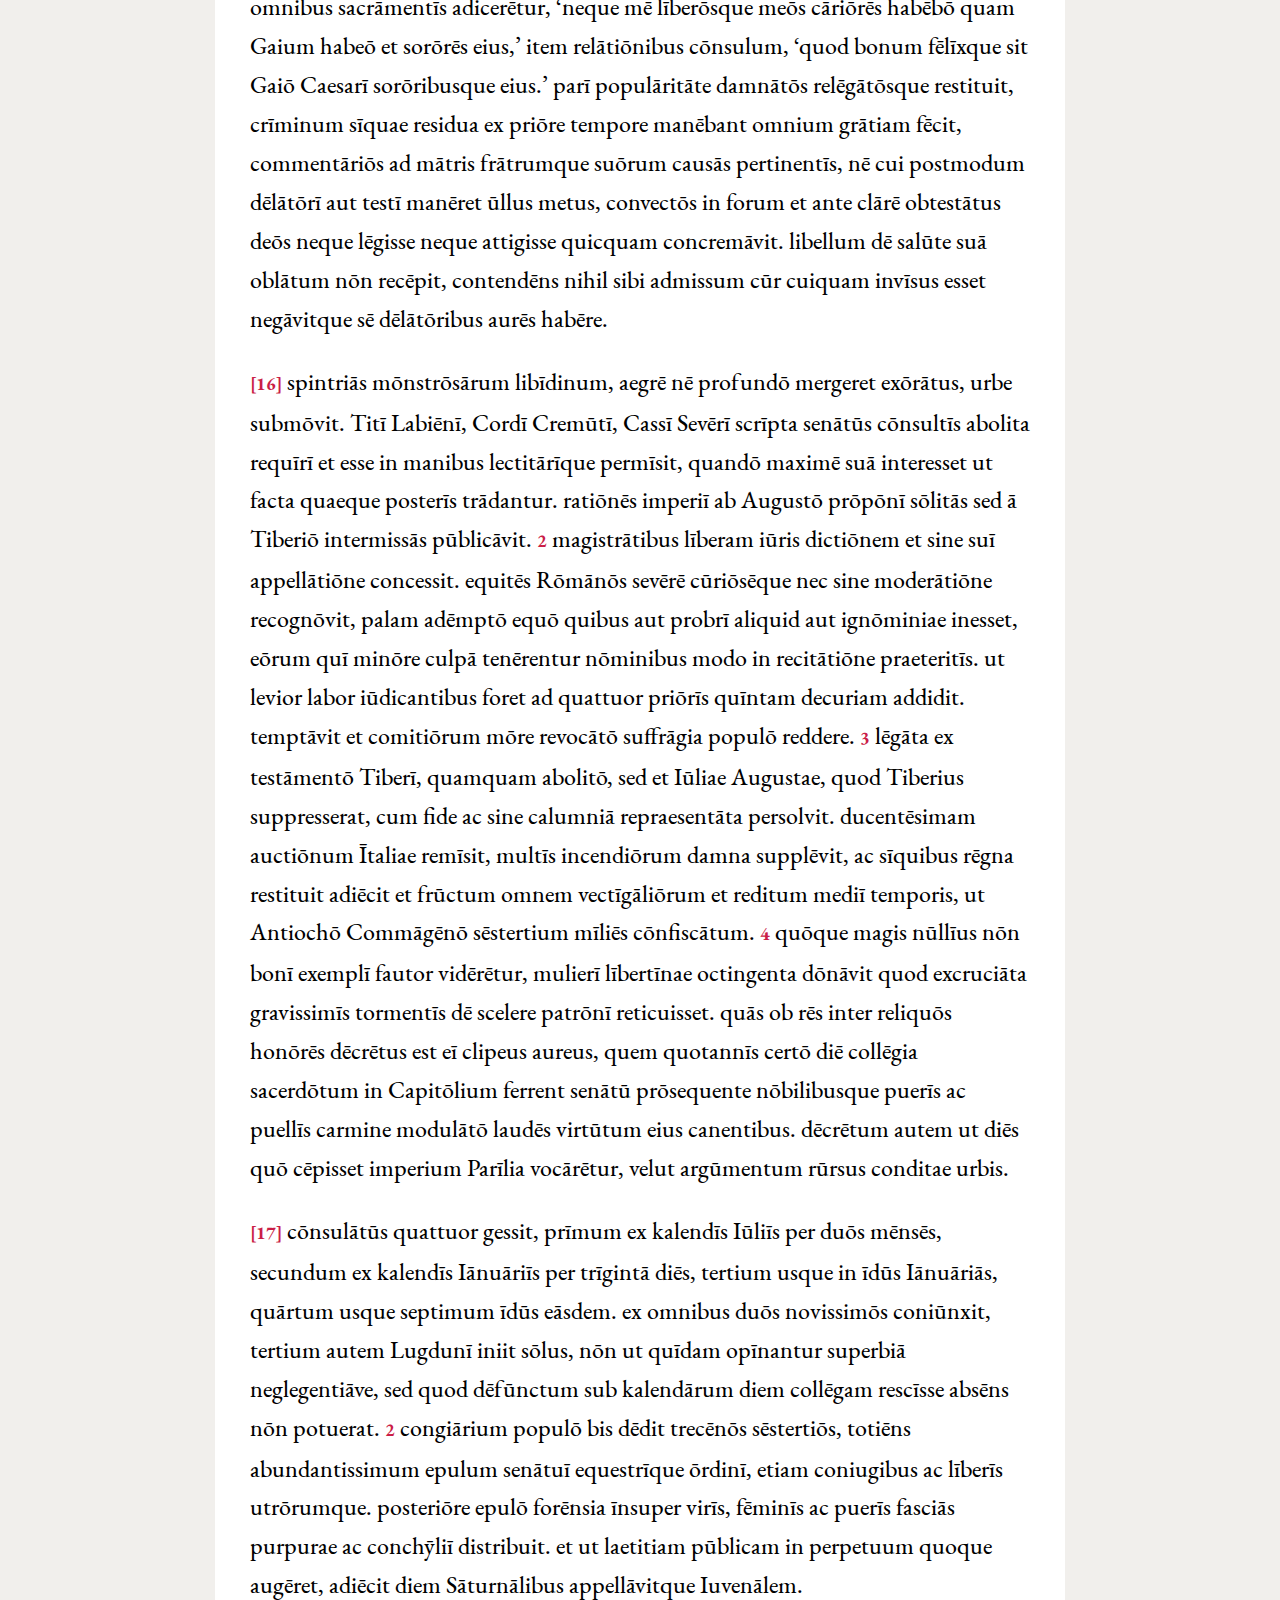
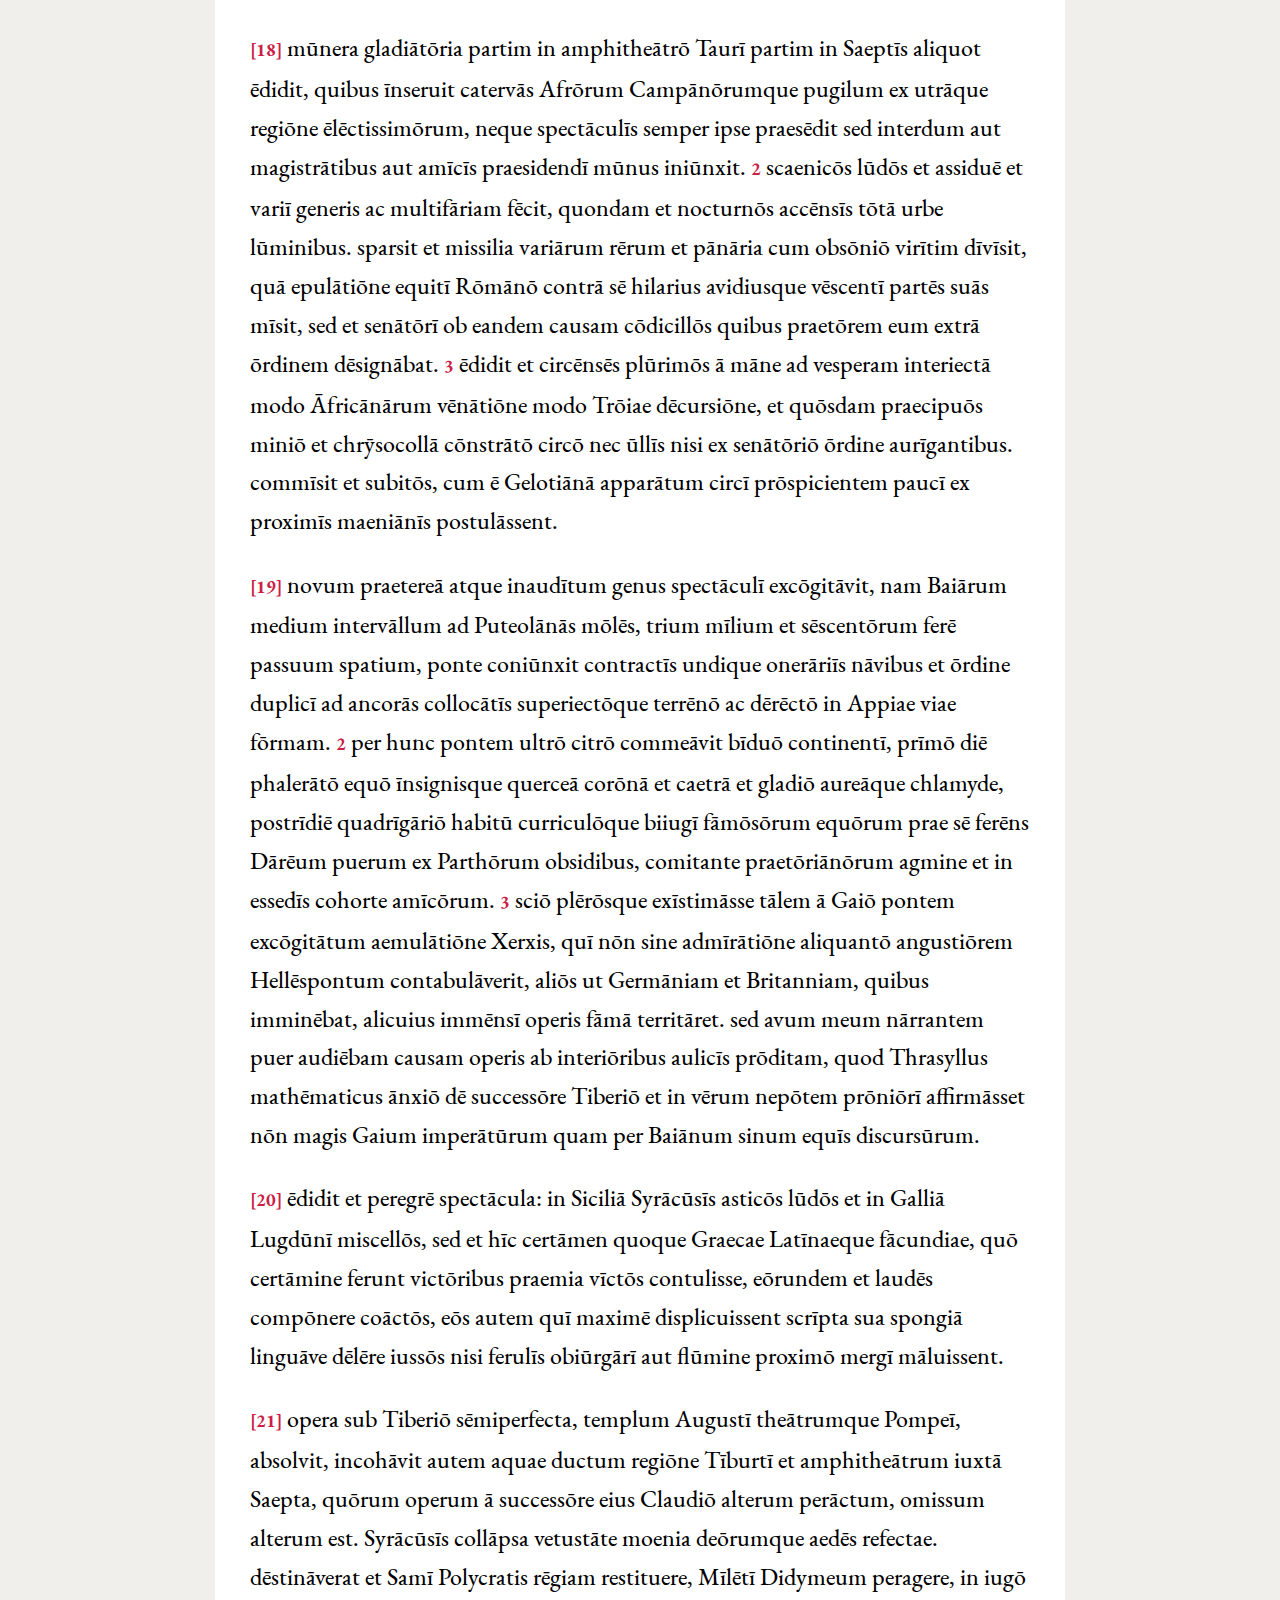
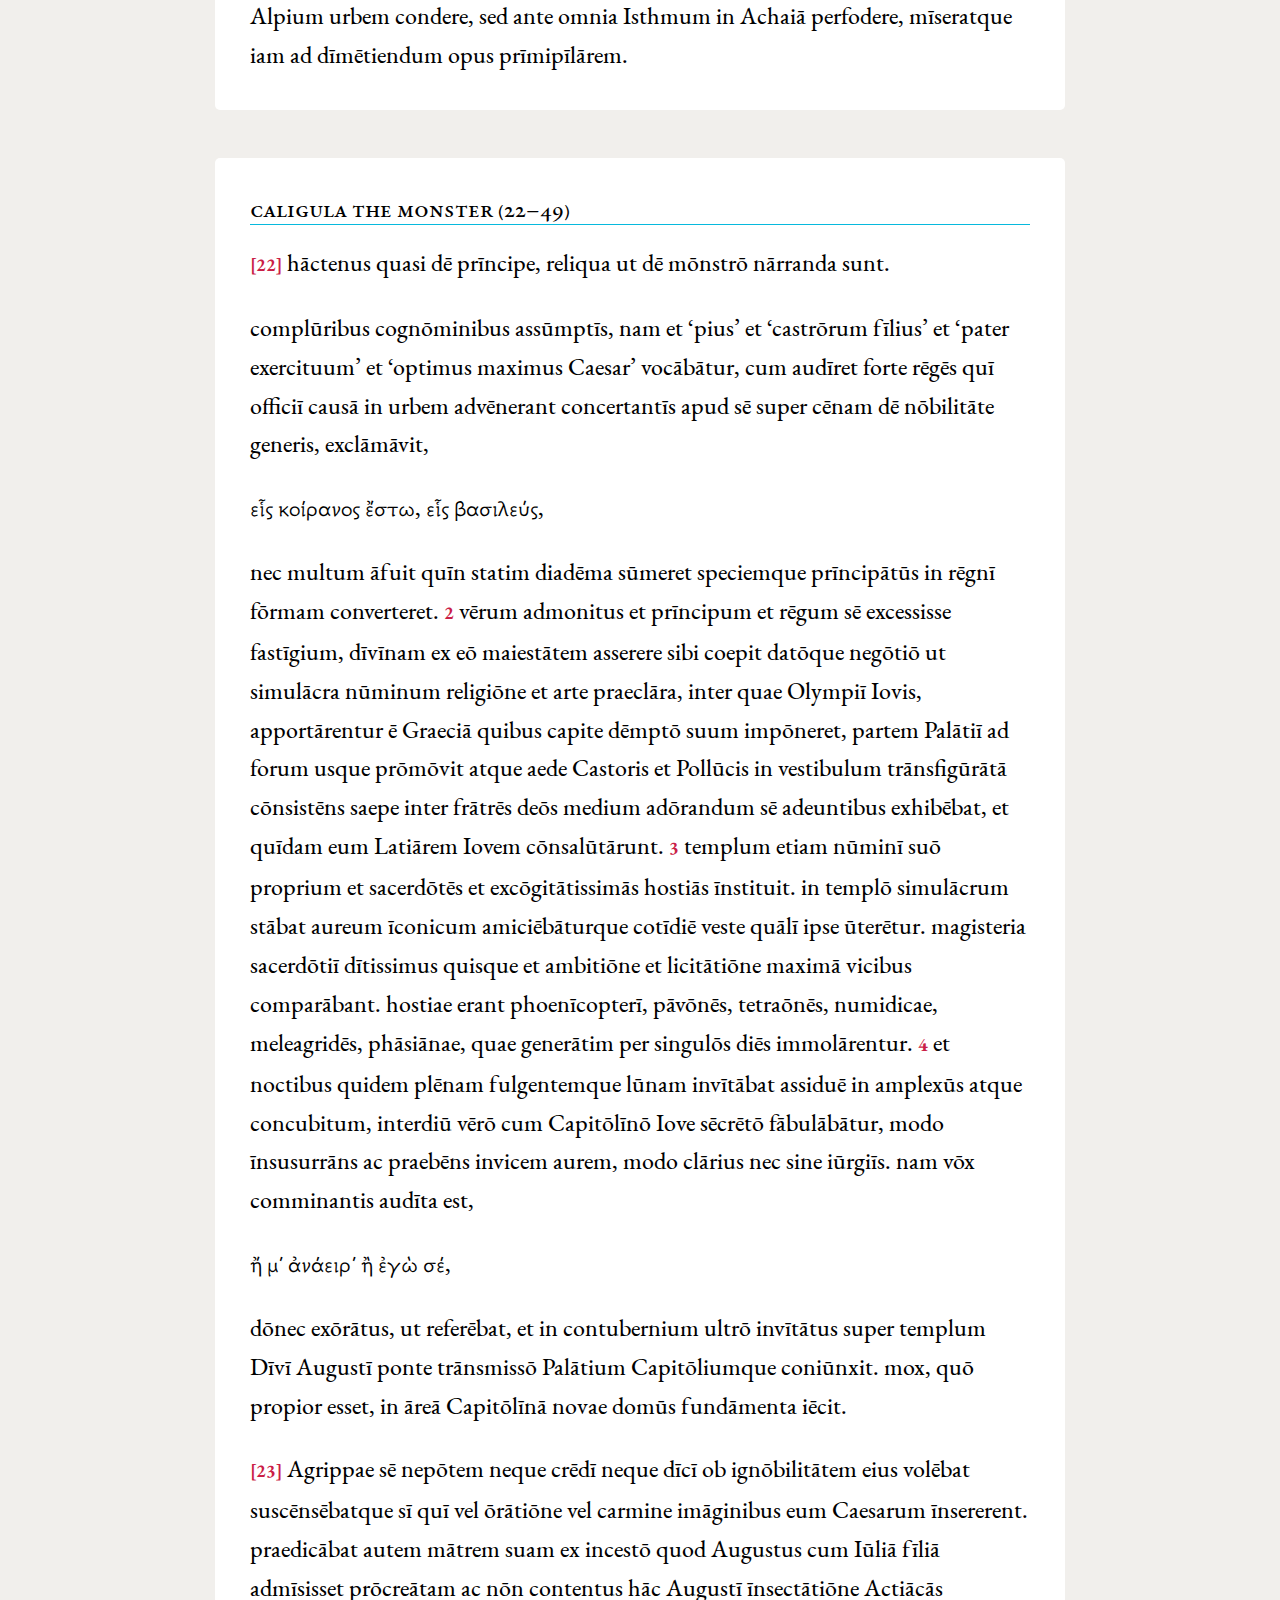
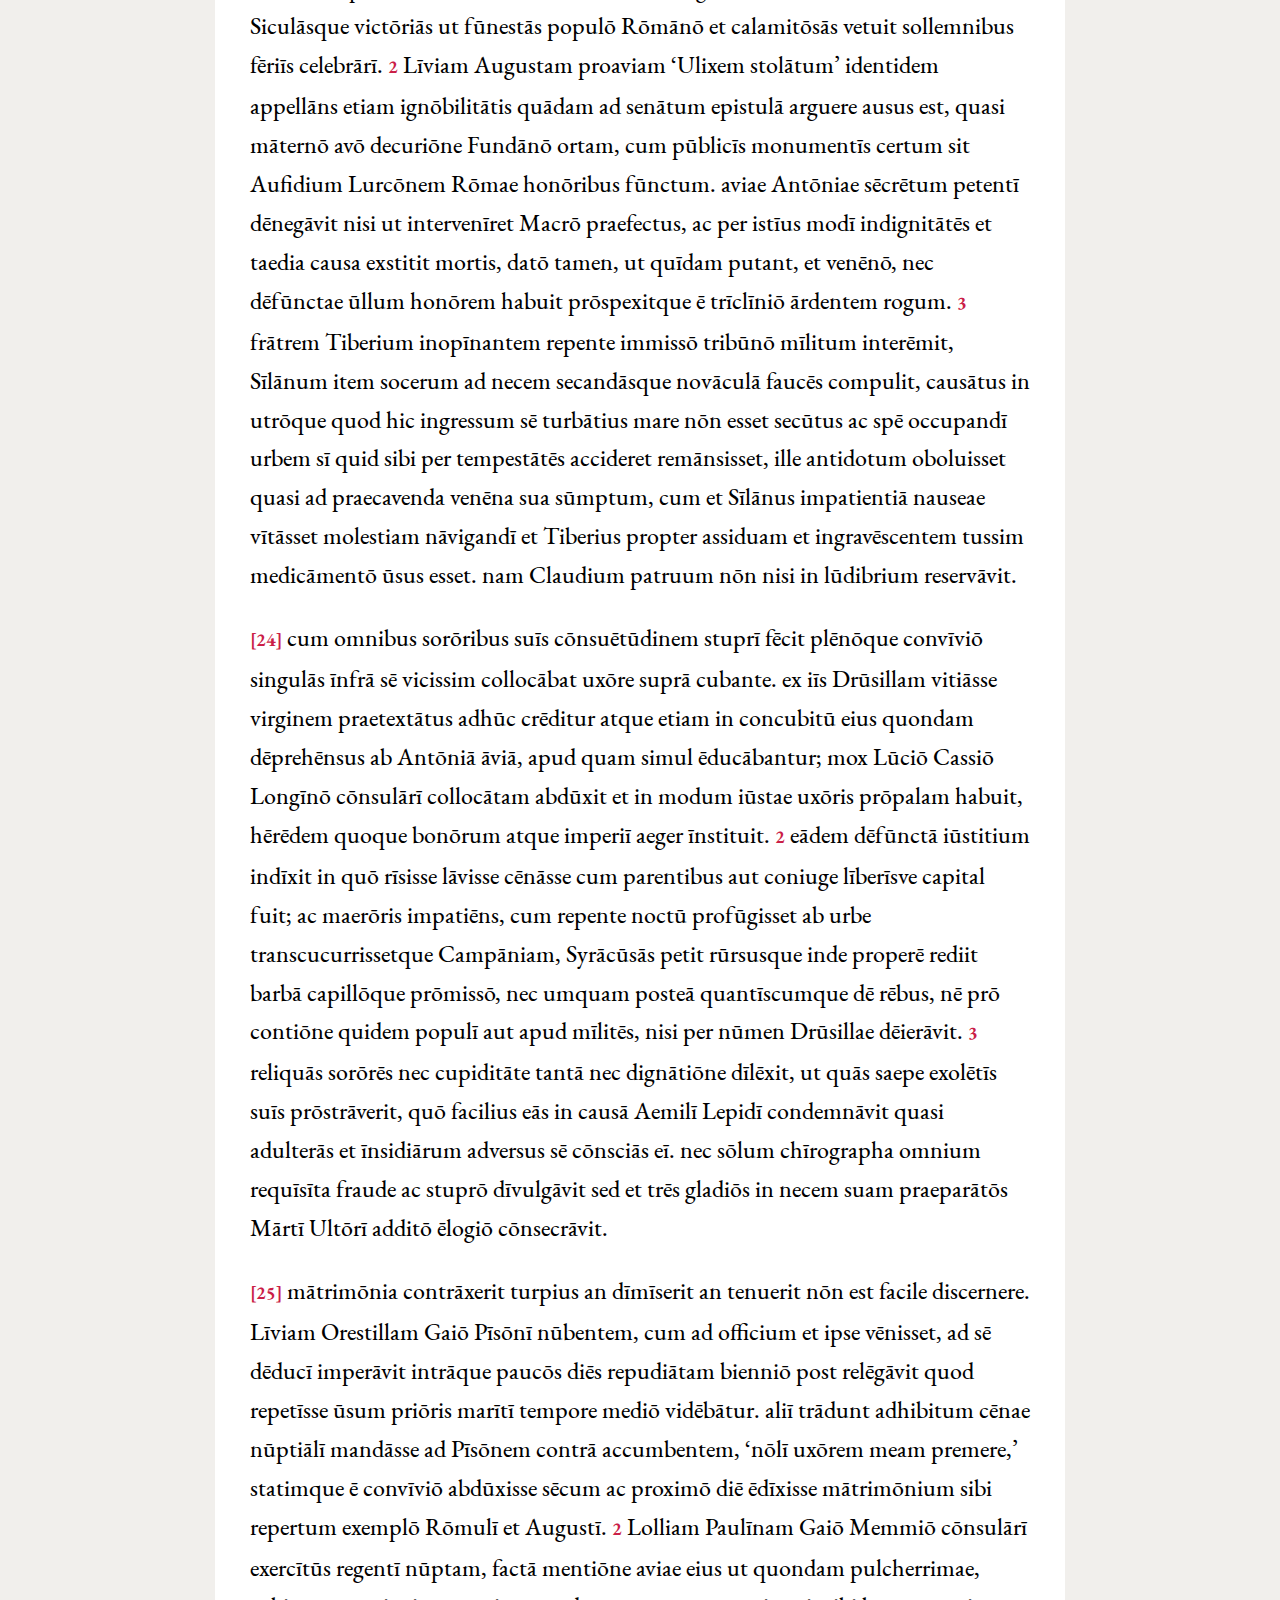
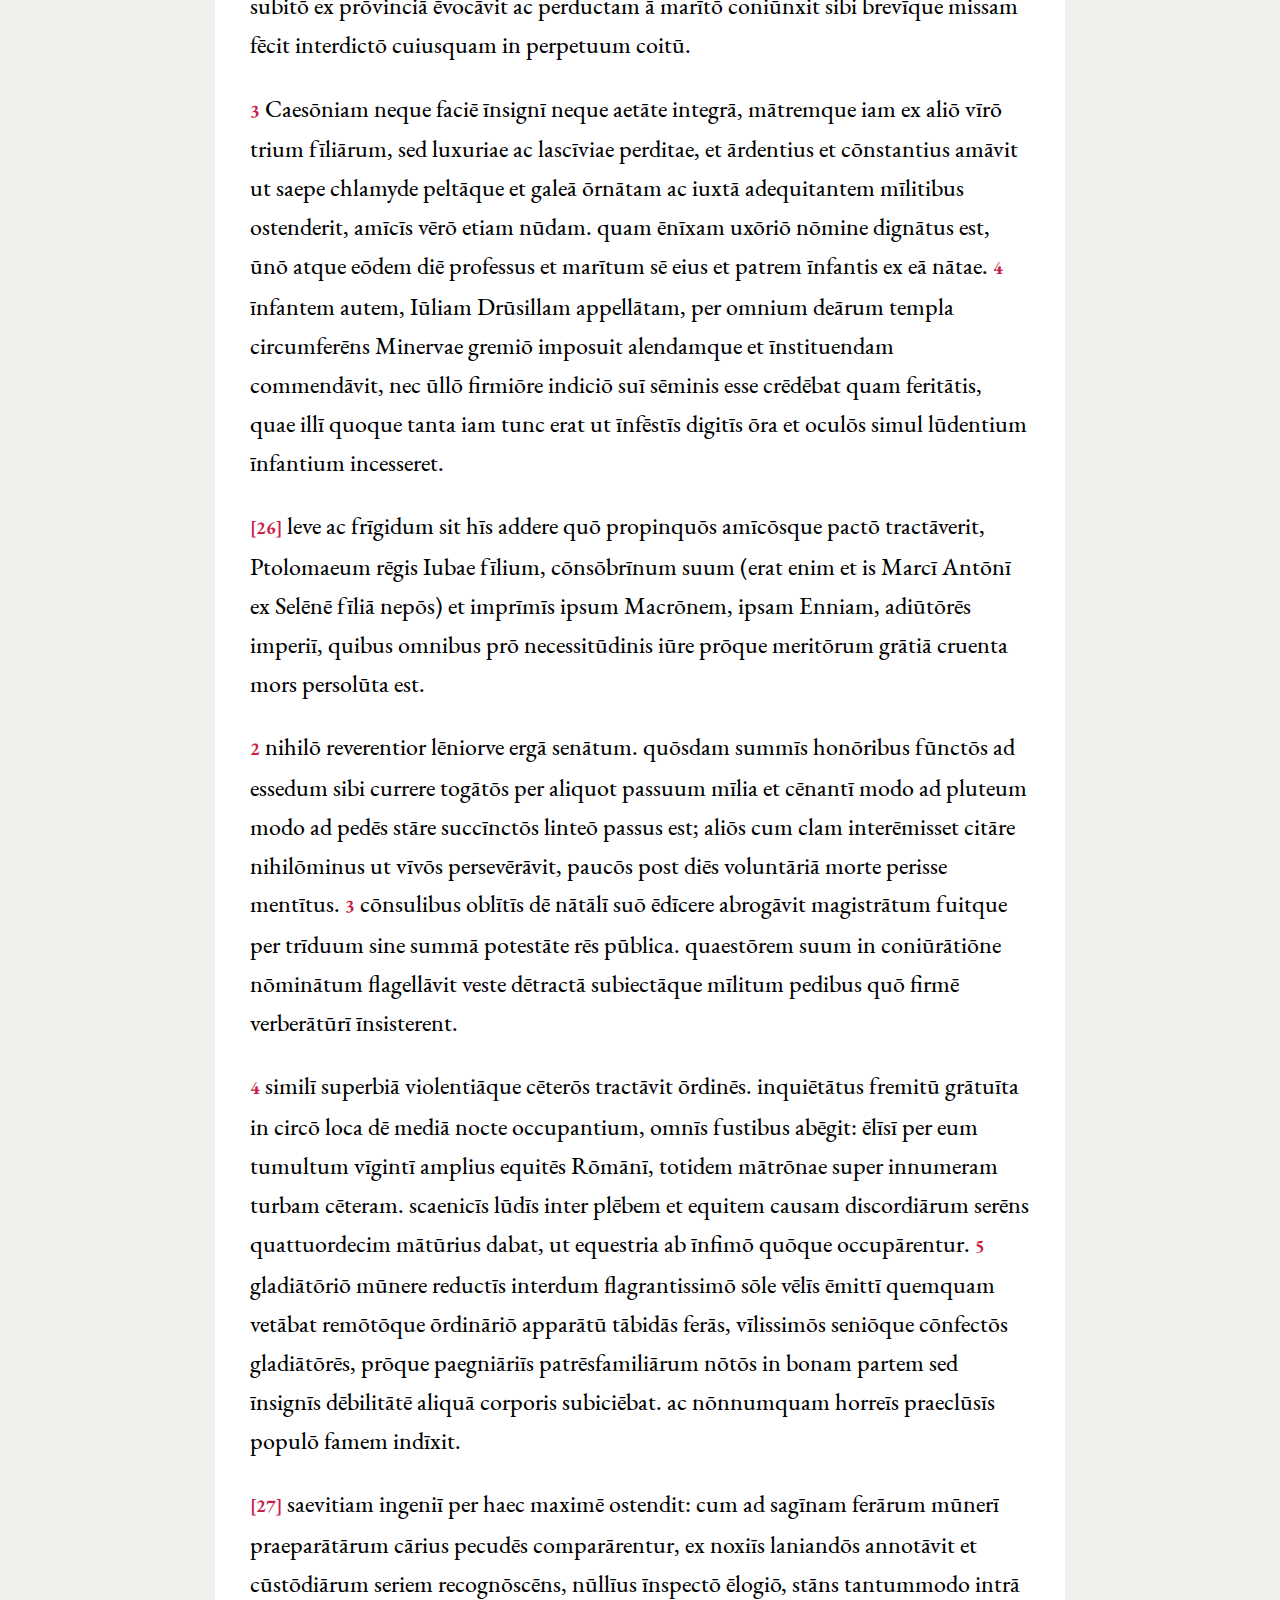
==== commit 129053f4: "Back to the other style." ====
--- a/index.html
+++ b/index.html
@@ -15,10 +15,11 @@
 
 	<header>
 		<nav>
-			<h1>
-				<span class="sc">Suetonius,</span> <em>Caligula</em>
+			<hgroup>
+				<h1>Suetonius</h1>
+				<h2><em>Caligula</em></h2>
 				<!-- <span>Edited R. Childree</span> -->
-			</h1>
+			</hgroup>
 			<!-- <object data="images/inusum.svg" type="image/svg+xml" height="10"></object> -->
 			<input type="checkbox" class="nav__toggle" id="contents_button">
 			<label for="contents_button">
@@ -89,18 +90,18 @@
 				<li class="nav__item"><a href="#60" class="nav__link" onclick="contents_button.click()">60</a></li>
 			</ul>
 		</nav>
+		<object data="images/iuno.svg" type="image/svg+xml" height="50"></object>
+	</header>
 
+
+<main id="main">
 		<aside>
 			<ul id="info">
 				<li>&nbsp;</li>
 				<li id="message" style="margin-top:5px">Mouseover a word for information.<br>Click for dictionary lookup.<br>&nbsp;</li>
 			</ul>
 		</aside>
-	
-	</header>
 
-
-<main id="main">
 <section>
 <h3>Germanicus (1–7)</h3>
 	<p id="1">
@@ -8136,15 +8137,14 @@
 </section>
 </main>
 
-<footer>
-	<object data="images/iuno.svg" type="image/svg+xml" height="50"></object>
+<!-- <footer>
 	<p>
 		<a href="https://github.com/Furman-University-Editions/">Editions, done right, for learners.</a>
 		&nbsp;&nbsp;&nbsp;
 		<a href="https://creativecommons.org/licenses/by-nc/4.0/">CC BY-NC</a>
 	</p>
 </footer>
-
+ -->
 <script src="scripts/info-latin.js"></script>
 </body>
 
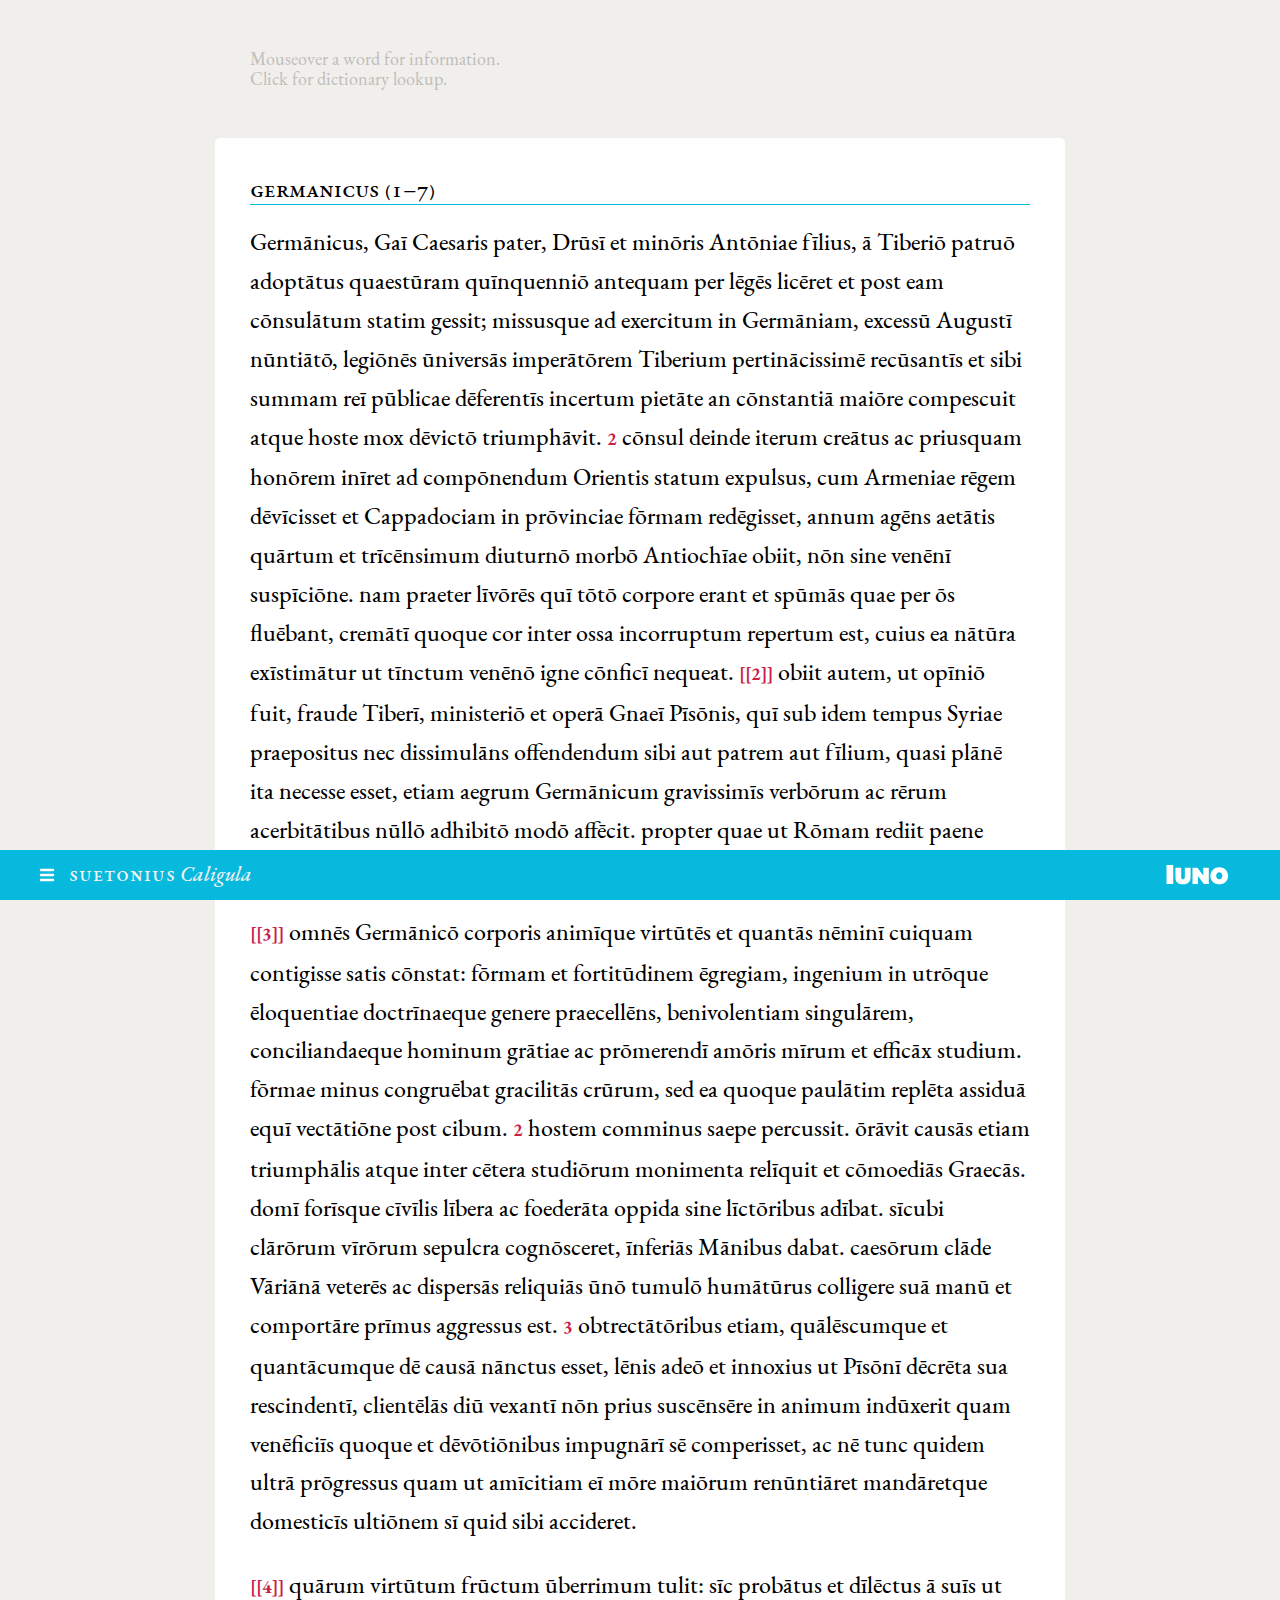
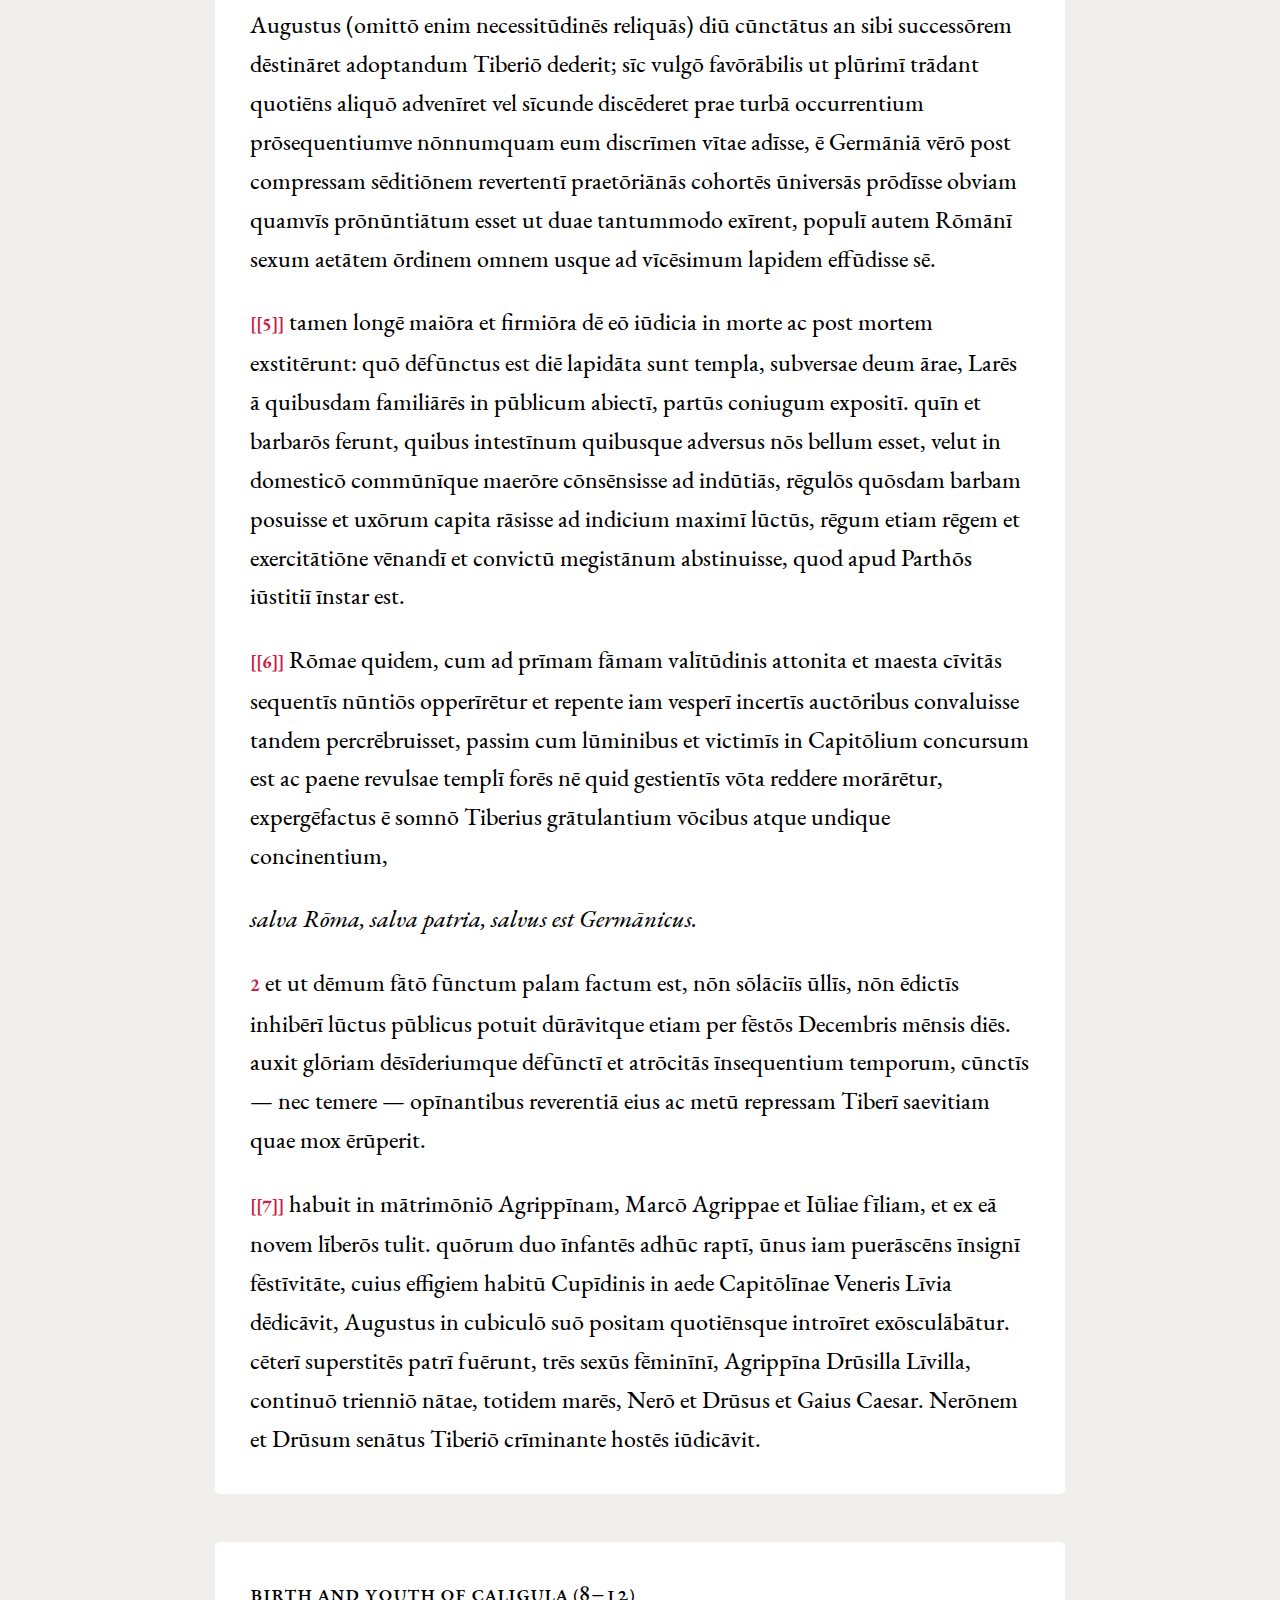
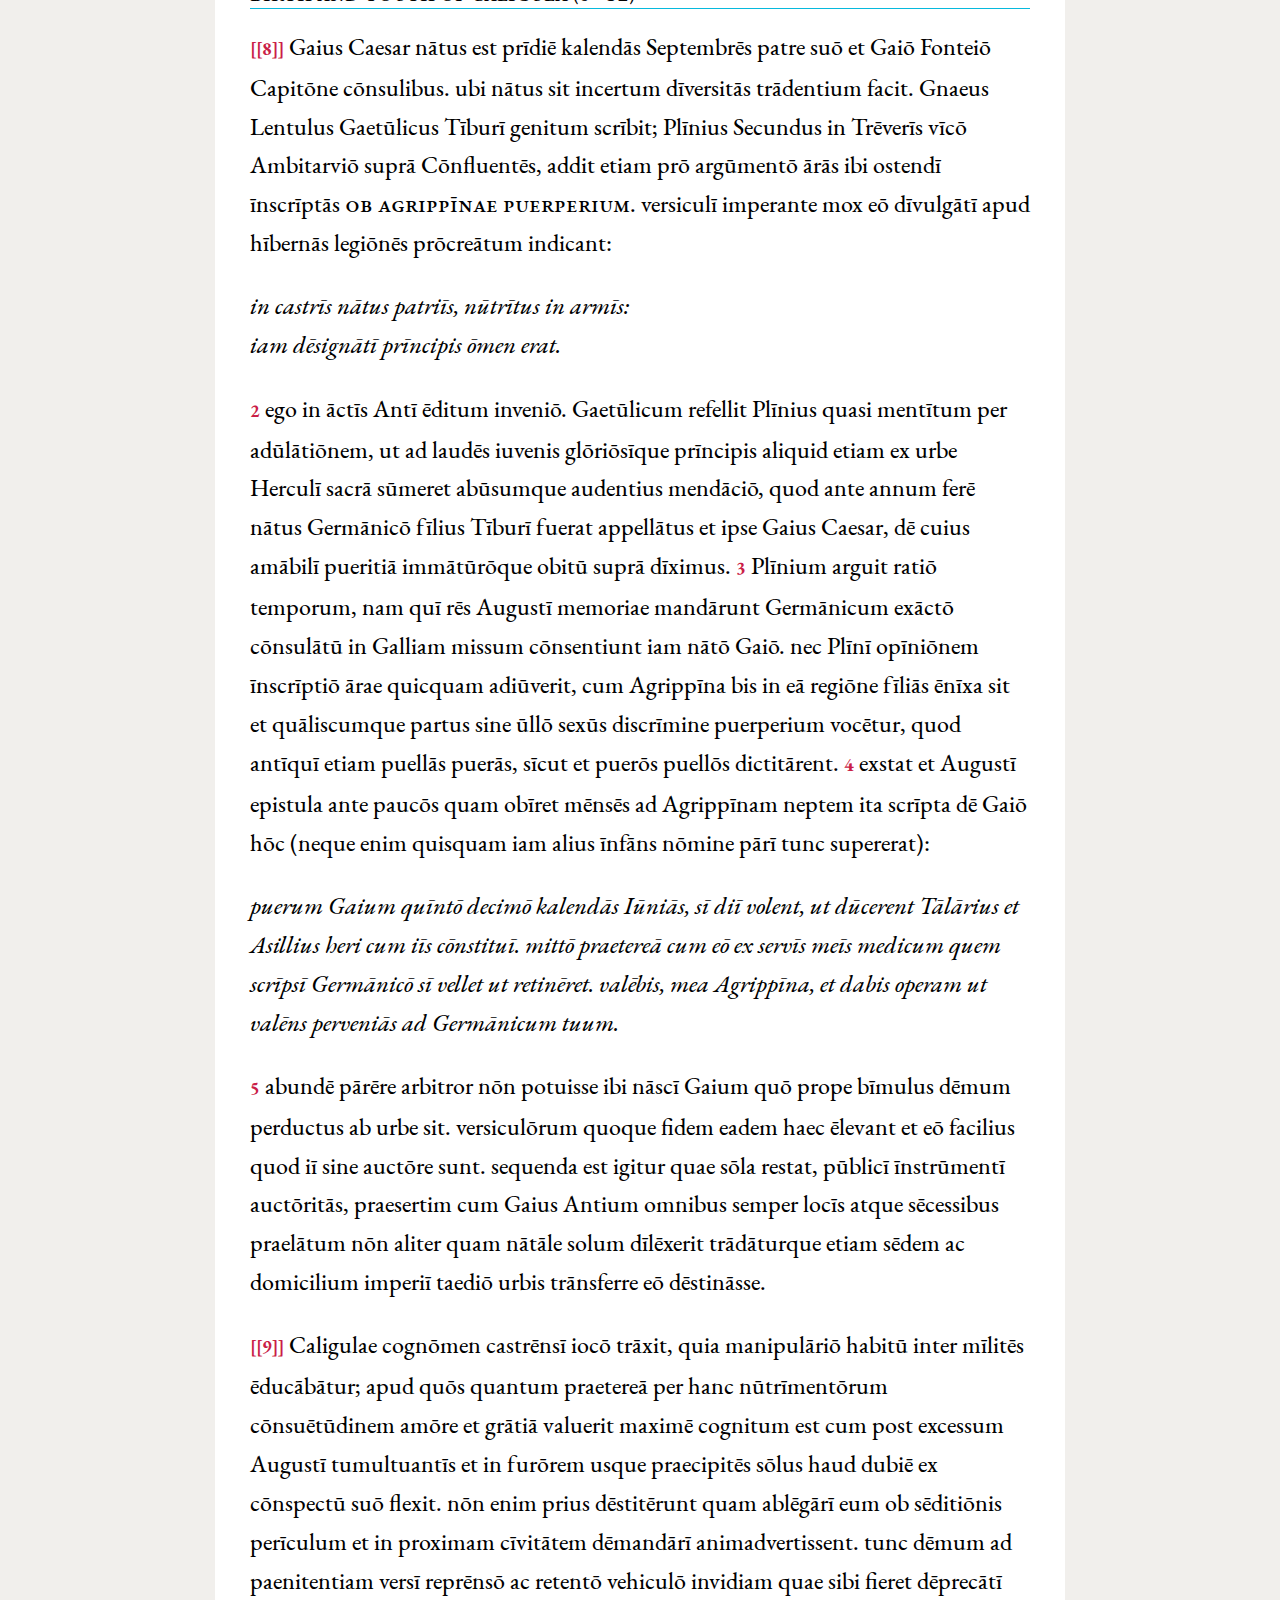
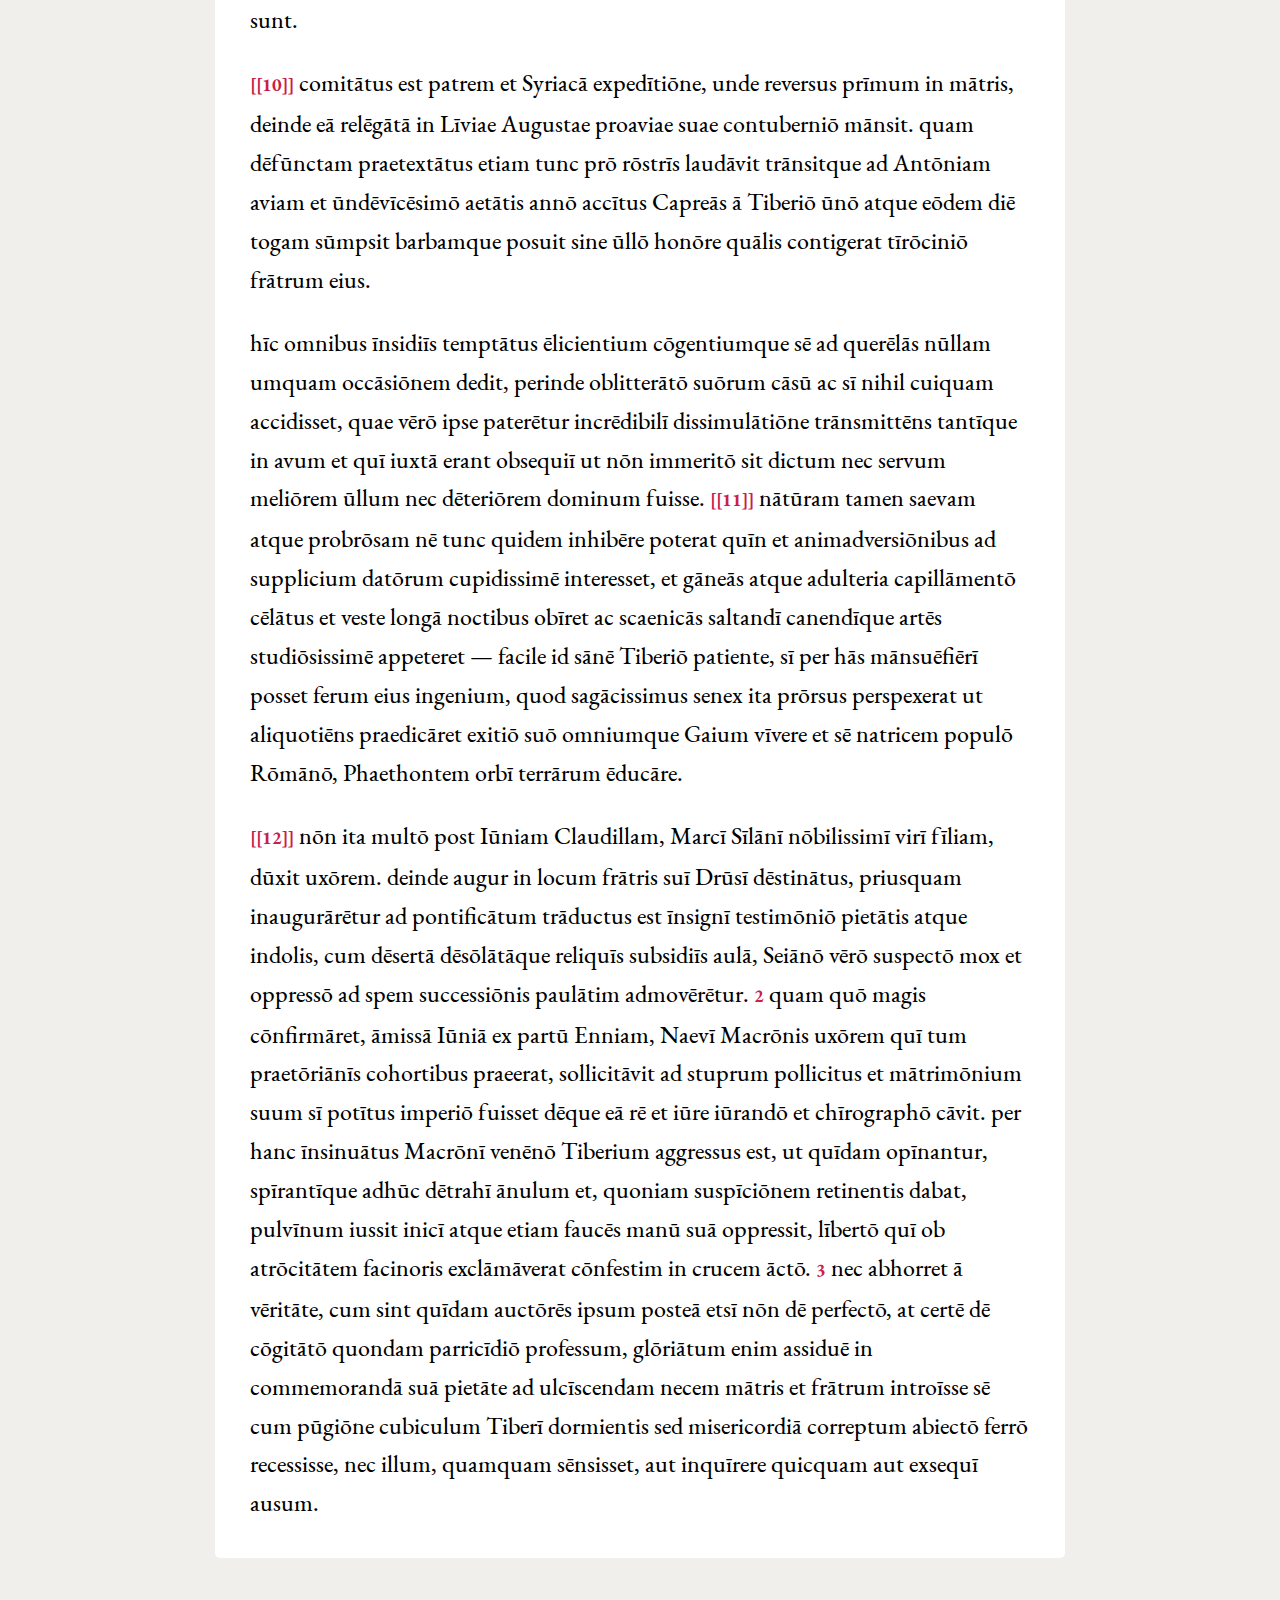
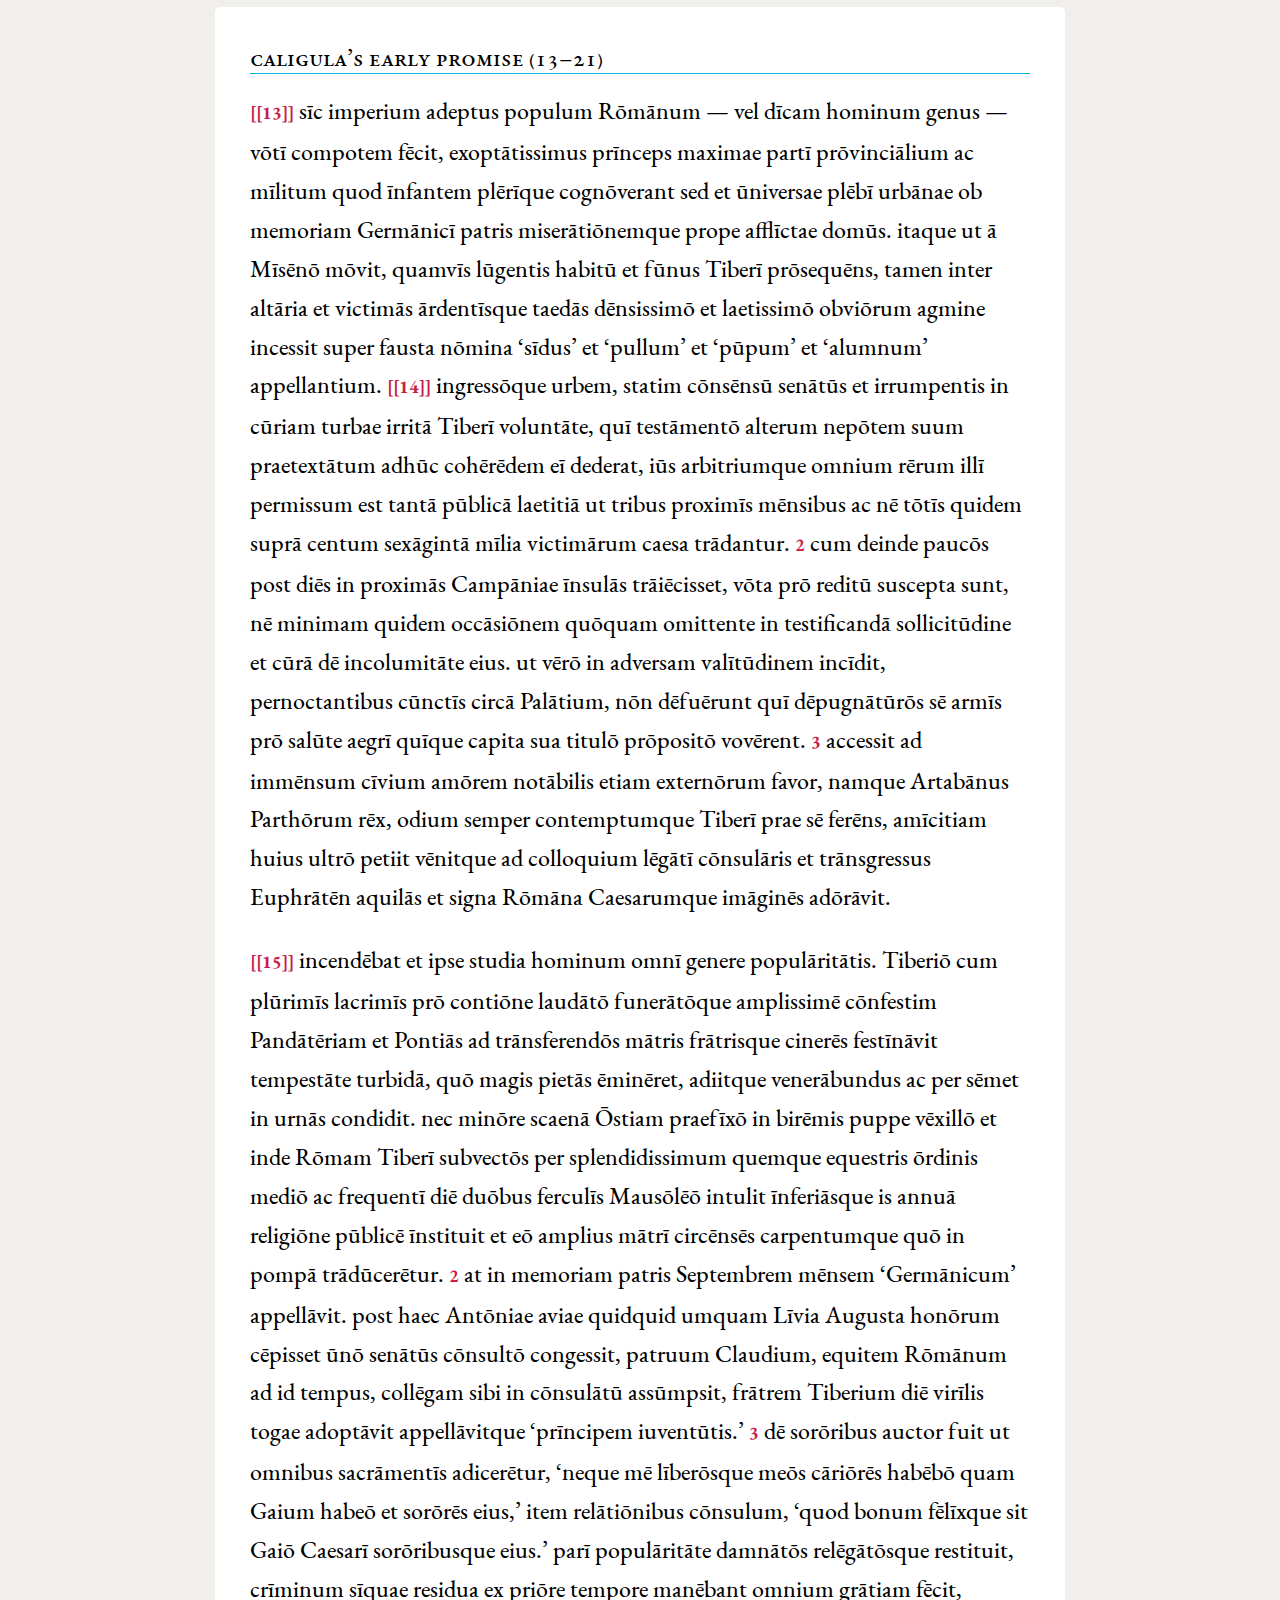
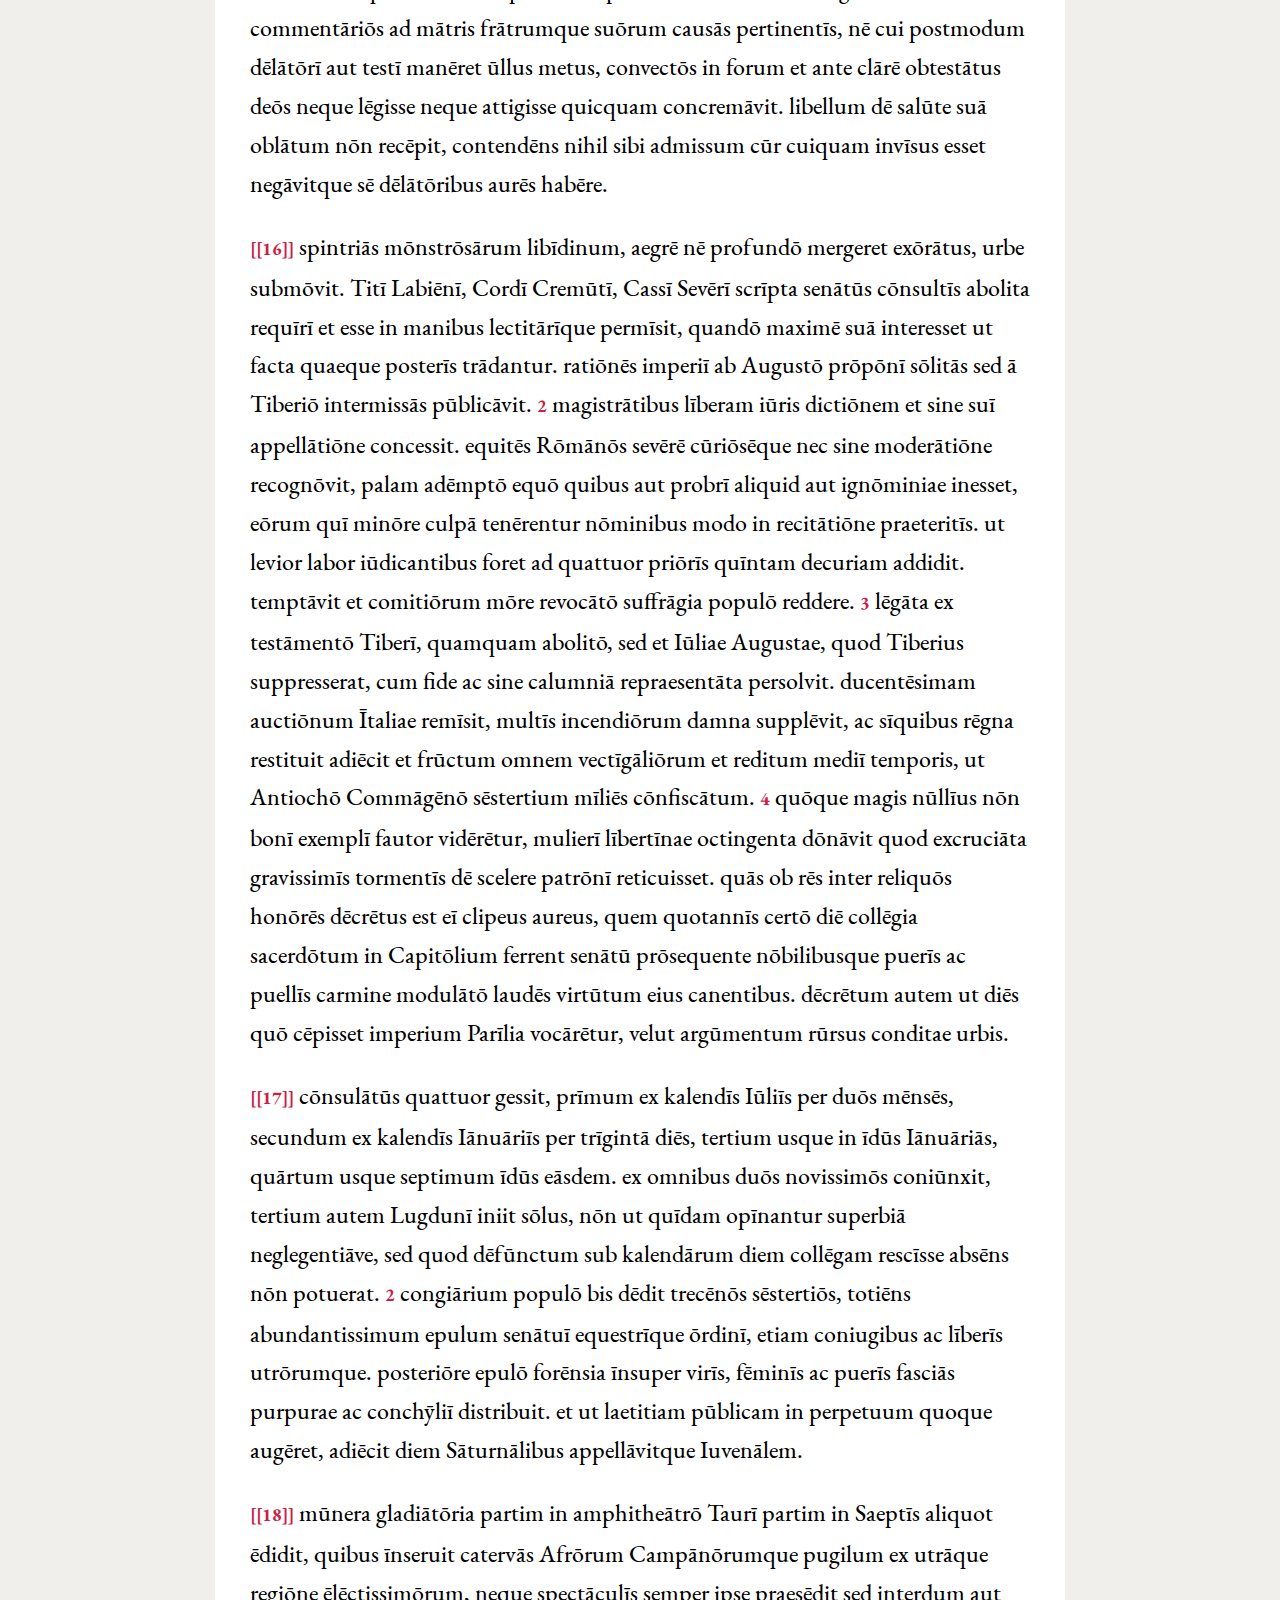
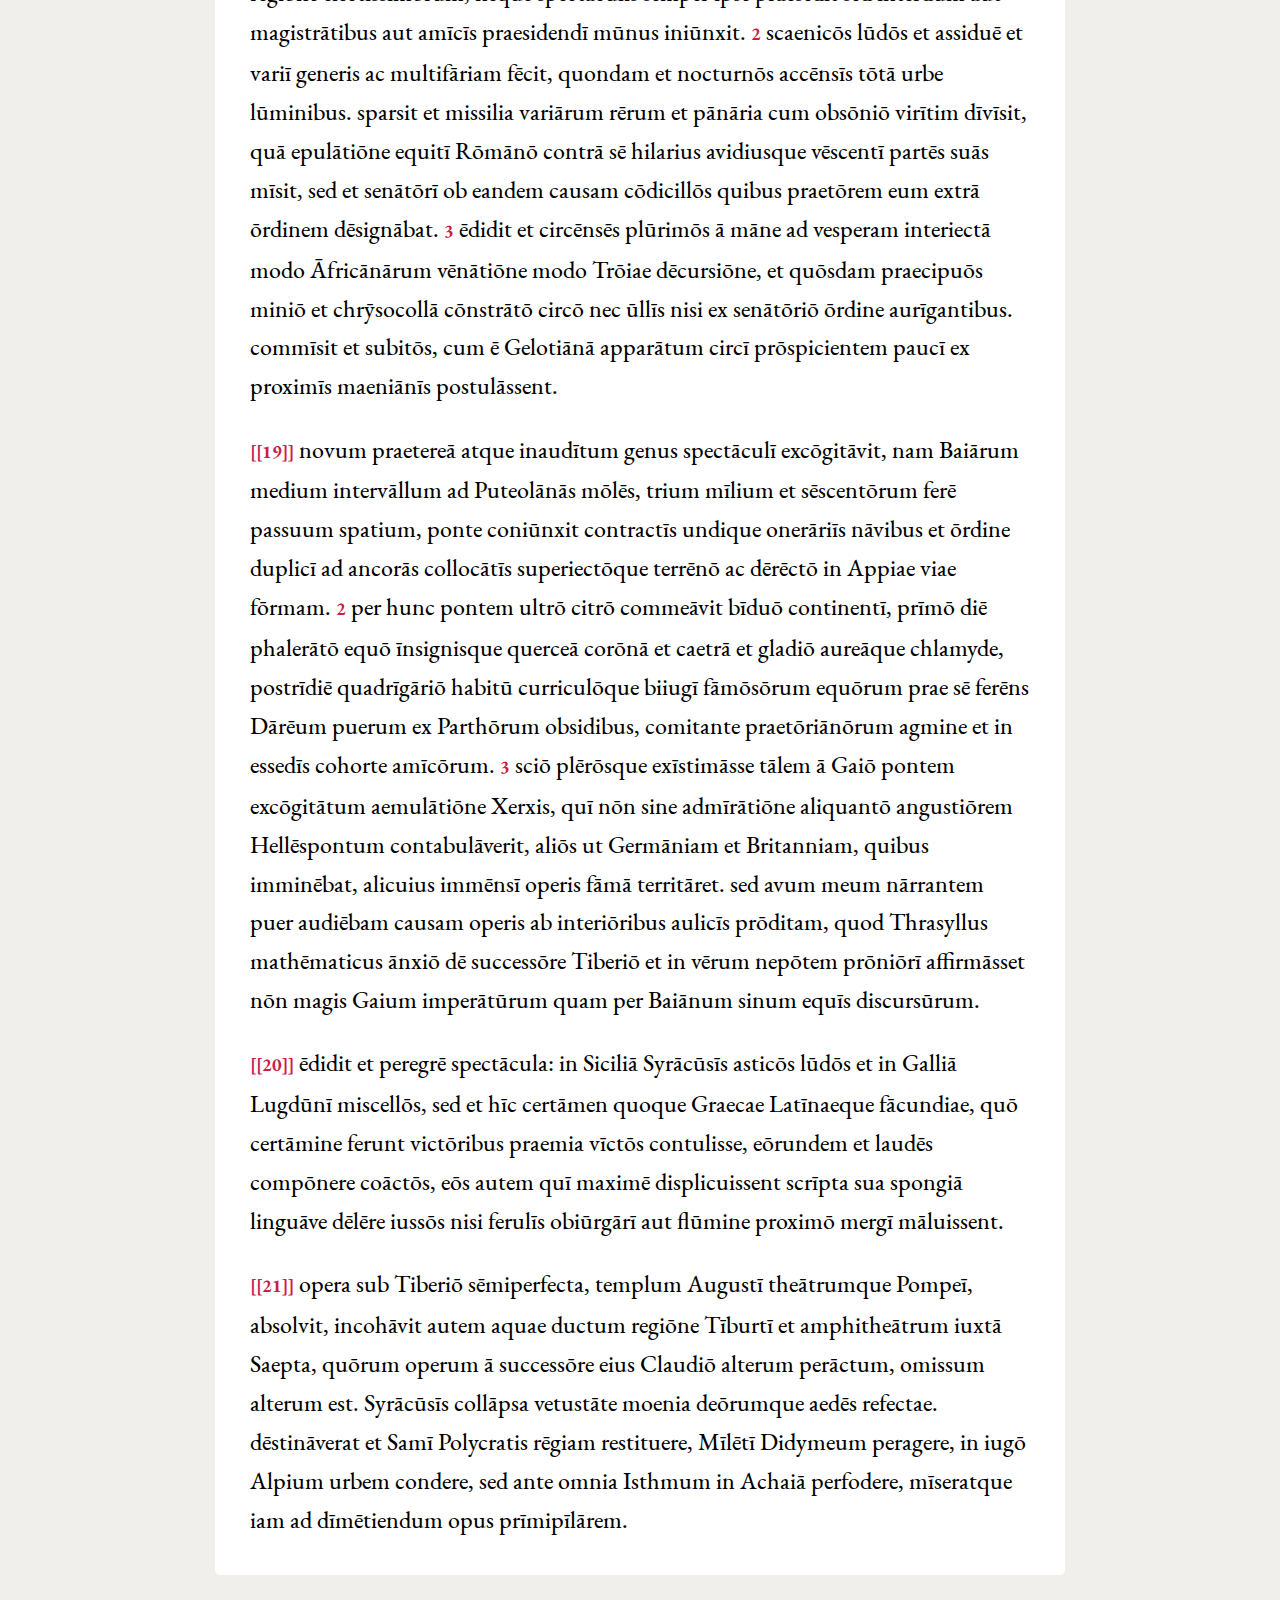
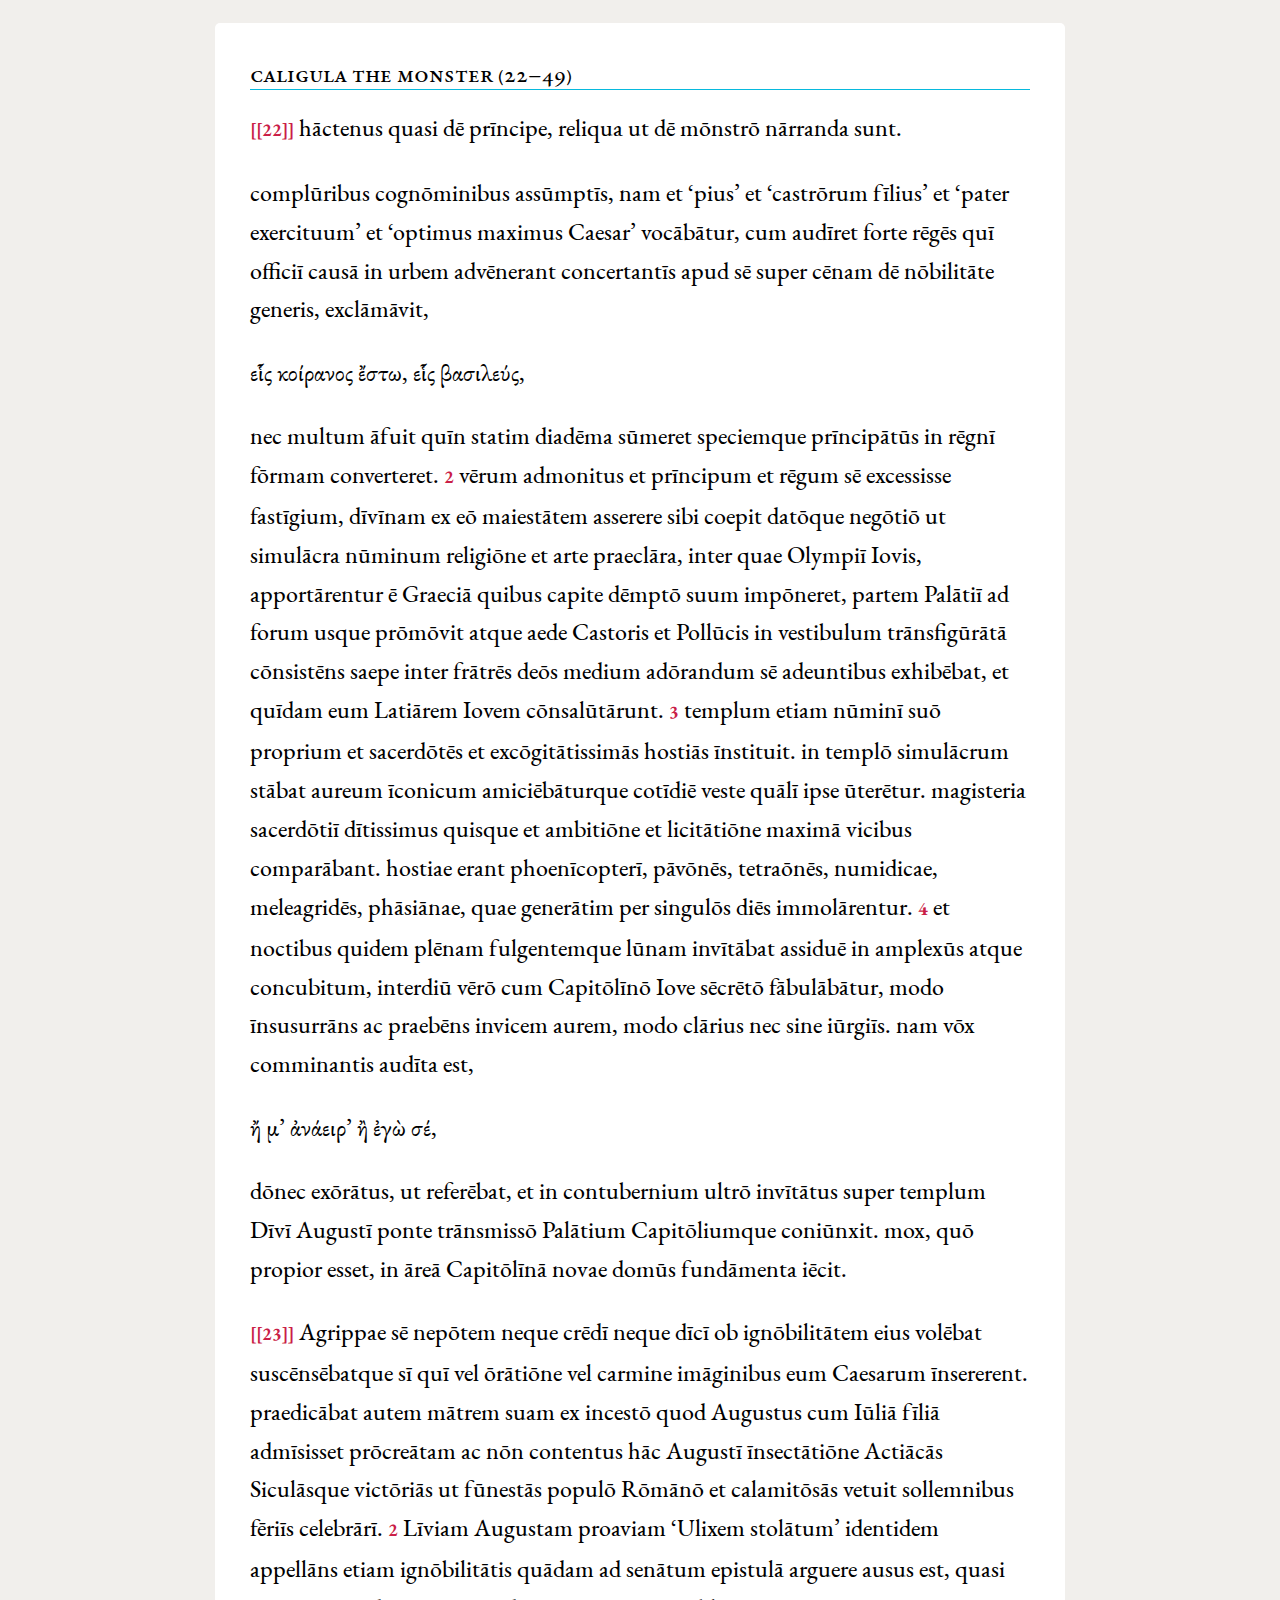
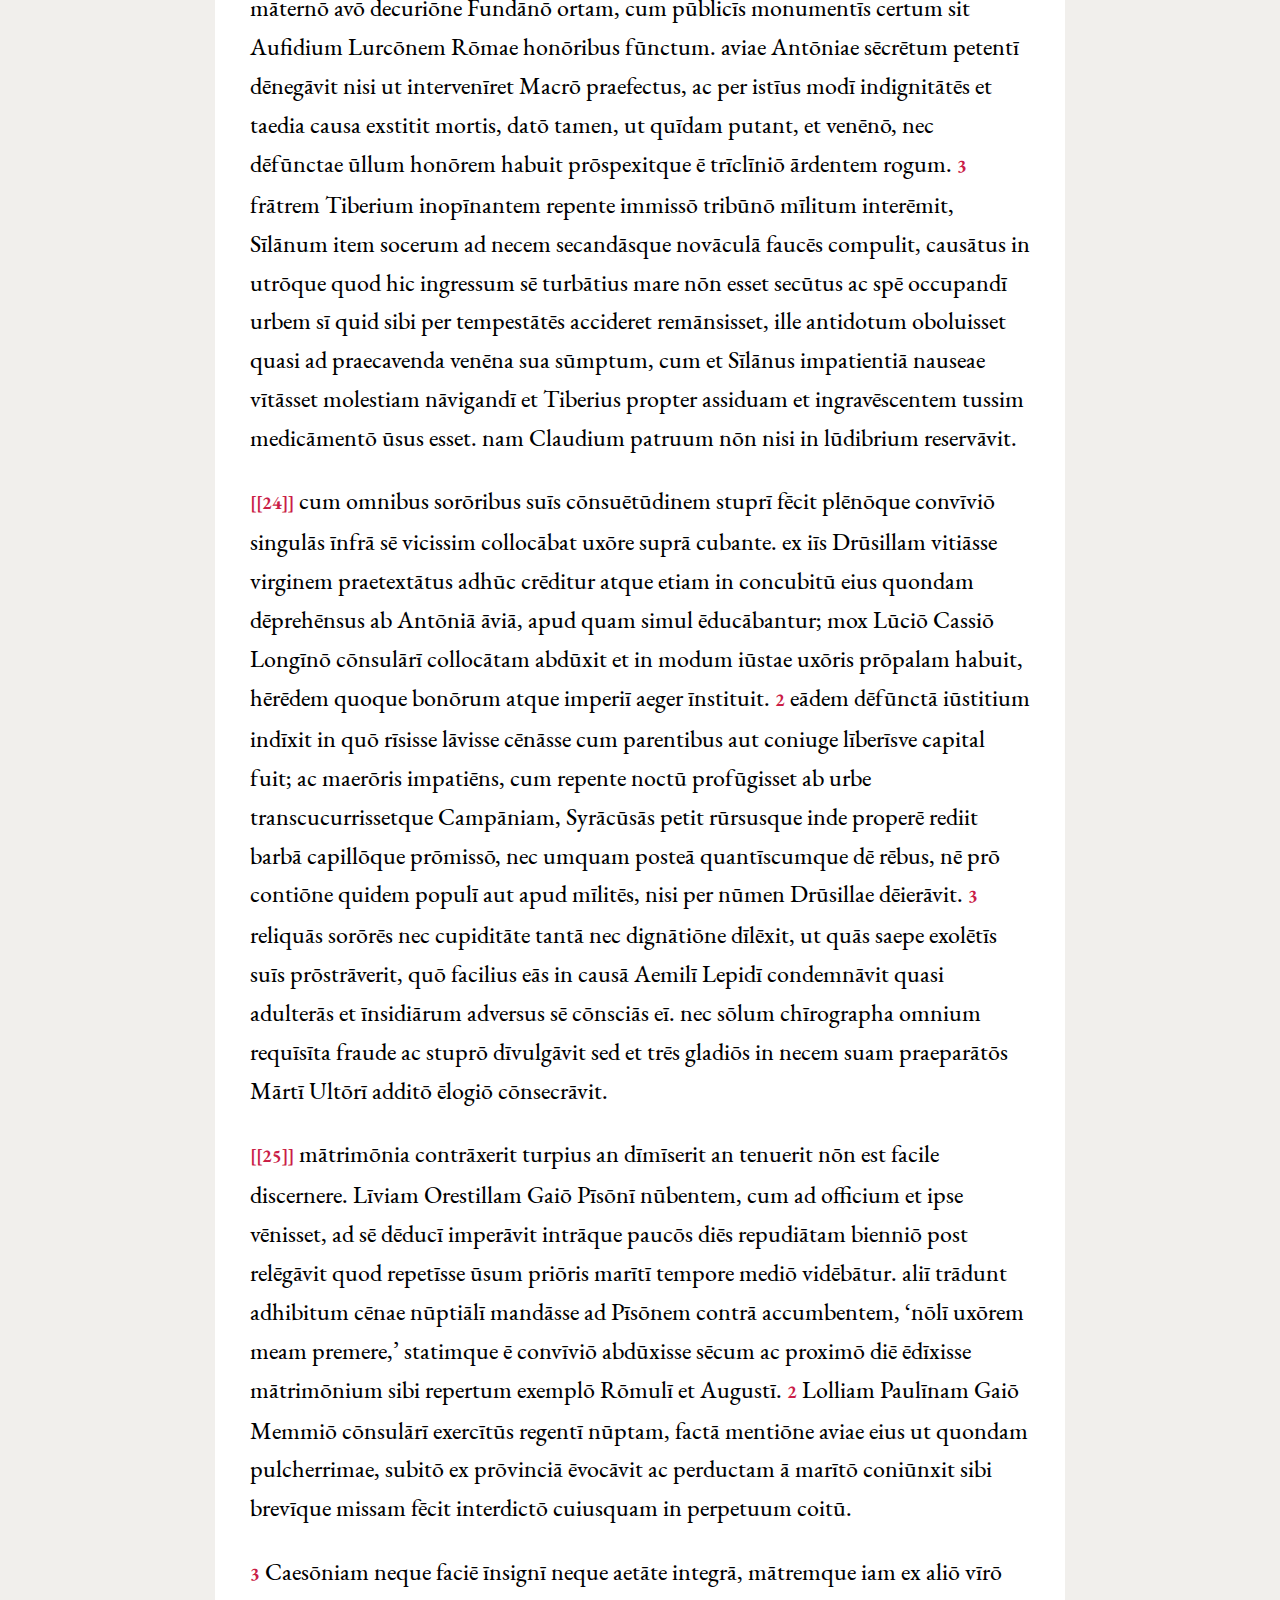
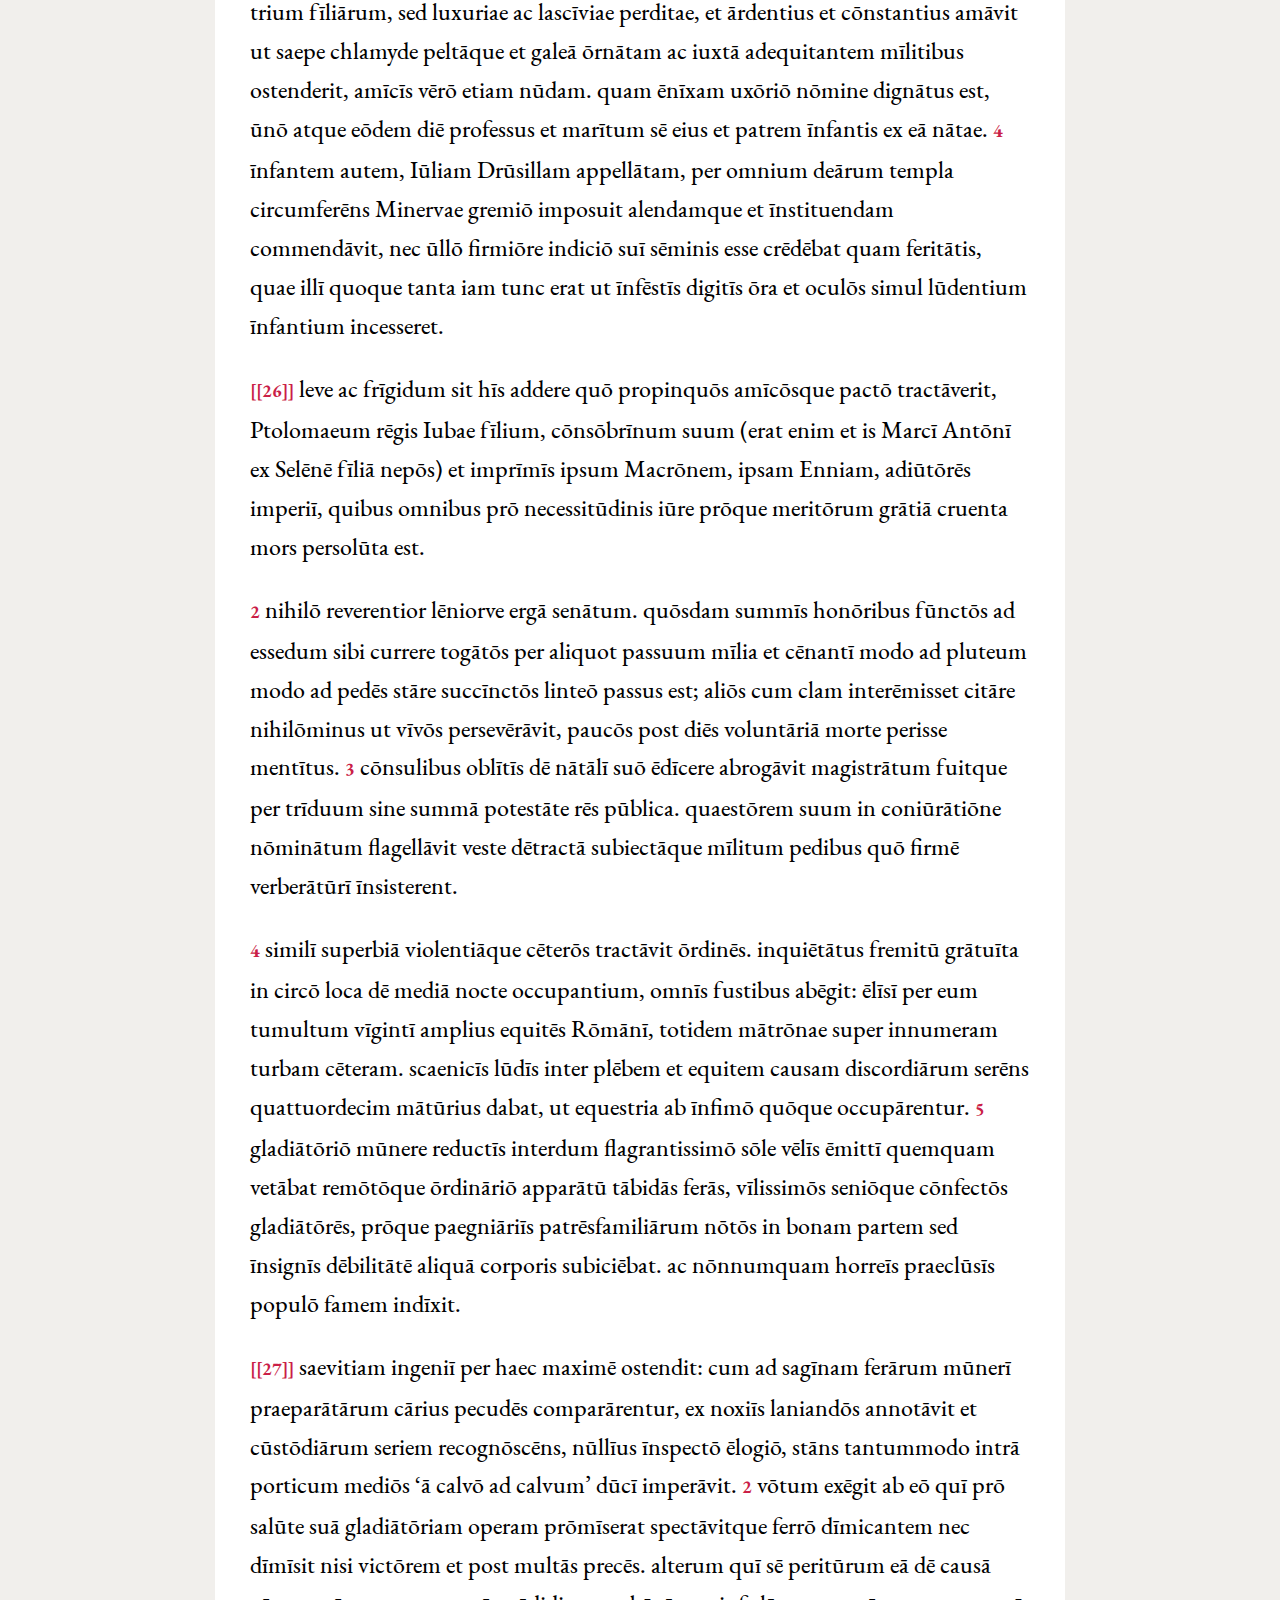
==== commit 3edb0c0e: "New new styling." ====
--- a/index.html
+++ b/index.html
@@ -13,21 +13,16 @@
 
 <body>
 
-	<header>
-		<nav>
-			<hgroup>
-				<h1>Suetonius</h1>
-				<h2><em>Caligula</em></h2>
-				<!-- <span>Edited R. Childree</span> -->
-			</hgroup>
-			<!-- <object data="images/inusum.svg" type="image/svg+xml" height="10"></object> -->
-			<input type="checkbox" class="nav__toggle" id="contents_button">
-			<label for="contents_button">
-				<svg id="menu" width="24" height="24" viewBox="0 0 24 24" fill="none" xmlns="http://www.w3.org/2000/svg"><path d="M6 17H18" stroke="white" stroke-width="2.5" stroke-linecap="round"/><path d="M6 7H18" stroke="white" stroke-width="2.5" stroke-linecap="round"/><path d="M6 12H18" stroke="white" stroke-width="2.5" stroke-linecap="round"/></svg>
-				<svg id="close" width="24" height="24" viewBox="0 0 24 24" fill="none" xmlns="http://www.w3.org/2000/svg"><path fill-rule="evenodd" clip-rule="evenodd" d="M24 12C24 18.6274 18.6274 24 12 24C5.37258 24 0 18.6274 0 12C0 5.37259 5.37258 0 12 0C18.6274 0 24 5.37259 24 12ZM12 13.9091L7.84615 18L5.7087 15.8949L9.86255 11.804L6 8L8.13745 5.89493L12 9.69896L15.8625 5.89493L18 8L14.1375 11.804L18.2913 15.8949L16.1538 18L12 13.9091Z" fill="white"/></svg>
-			</label>
+<header>
+	<nav>
+		<input type="checkbox" class="nav__toggle" id="contents_button">
+		<label for="contents_button">
+			<svg id="menu" width="24" height="24" viewBox="0 0 24 24" fill="none" xmlns="http://www.w3.org/2000/svg"><path d="M6 17H18" stroke="white" stroke-width="2.5" stroke-linecap="round"/><path d="M6 7H18" stroke="white" stroke-width="2.5" stroke-linecap="round"/><path d="M6 12H18" stroke="white" stroke-width="2.5" stroke-linecap="round"/></svg>
+			<svg id="close" width="24" height="24" viewBox="0 0 24 24" fill="none" xmlns="http://www.w3.org/2000/svg"><path fill-rule="evenodd" clip-rule="evenodd" d="M24 12C24 18.6274 18.6274 24 12 24C5.37258 24 0 18.6274 0 12C0 5.37259 5.37258 0 12 0C18.6274 0 24 5.37259 24 12ZM12 13.9091L7.84615 18L5.7087 15.8949L9.86255 11.804L6 8L8.13745 5.89493L12 9.69896L15.8625 5.89493L18 8L14.1375 11.804L18.2913 15.8949L16.1538 18L12 13.9091Z" fill="white"/></svg>
+		</label>
 
-			<ul class="nav__list">
+		<div class="nav__list">
+			<ul>
 				<li class="nav__item"><a href="#1" class="nav__link" onclick="contents_button.click()">1</a></li>
 				<li class="nav__item"><a href="#2" class="nav__link" onclick="contents_button.click()">2</a></li>
 				<li class="nav__item"><a href="#3" class="nav__link" onclick="contents_button.click()">3</a></li>
@@ -89,19 +84,24 @@
 				<li class="nav__item"><a href="#59" class="nav__link" onclick="contents_button.click()">59</a></li>
 				<li class="nav__item"><a href="#60" class="nav__link" onclick="contents_button.click()">60</a></li>
 			</ul>
-		</nav>
-		<object data="images/iuno.svg" type="image/svg+xml" height="50"></object>
-	</header>
+		</div>
+		<hgroup>
+			<h1>Suetonius</h1>
+			<h2><em>Caligula</em></h2>
+			<!-- <span>Edited R. Childree</span> -->
+		</hgroup>
+	</nav>
+	<object data="images/iuno.svg" type="image/svg+xml" height="50"></object>
+</header>
 
+<aside>
+	<ul id="info">
+		<li>&nbsp;</li>
+		<li id="message" style="margin-top:5px">Mouseover a word for information.<br>Click for dictionary lookup.<br>&nbsp;</li>
+	</ul>
+</aside>
 
 <main id="main">
-		<aside>
-			<ul id="info">
-				<li>&nbsp;</li>
-				<li id="message" style="margin-top:5px">Mouseover a word for information.<br>Click for dictionary lookup.<br>&nbsp;</li>
-			</ul>
-		</aside>
-
 <section>
 <h3>Germanicus (1–7)</h3>
 	<p id="1">
@@ -2144,7 +2144,7 @@
 		<span data-cite="16.2" data-lookup="populus" data-dict="populus –ī m." data-def="people" data-pos="n-s---md-">populō</span>
 		<span data-cite="16.2" data-lookup="reddo" data-dict="reddō reddere reddidī redditus" data-def="to return" data-pos="v--pna---">reddere</span>.
 	<b>3</b>
-		<span data-cite="16.3" data-lookup="legatum" data-dict="legātum –ī n." data-def="legacy, bequest" data-pos="n-p---na-">lēgāta</span>
+		<span data-cite="16.3" data-lookup="legatum" data-dict="lēgātum –ī n." data-def="legacy, bequest" data-pos="n-p---na-">lēgāta</span>
 		<span data-cite="16.3" data-lookup="ex" data-dict="ē / ex" data-def="out of, from" data-pos="r--------">ex</span>
 		<span data-cite="16.3" data-lookup="testamentum" data-dict="testāmentum testāmentī n." data-def="will" data-pos="n-s---nb-">testāmentō</span>
 		<span data-cite="16.3" data-lookup="Tiberius" data-dict="Tiberius –(i)ī m." data-def="Tiberius" data-pos="n-s---mg-">Tiberī</span>,
--- a/styles/styles.css
+++ b/styles/styles.css
@@ -18,12 +18,12 @@
 	src: url('../fonts/EBGaramond-Bold.otf') format('opentype');
 	font-weight: 700;
 }
+
 @font-face {
 	font-family: 'Neohellenic';
 	src: url('../fonts/Neohellenic-Regular.otf') format('opentype');
 	font-weight: 400;
 }
-
 
 /* ---------------------------- HOUSEKEEPING -------------------------------------------------- */
 * {
@@ -36,112 +36,115 @@
 	font-feature-settings: "liga";
 }
 
-html{scroll-padding-top: 45vh;}
+html{scroll-padding-top: 25vh;}
 
 :root{
-	--bg-gray: #f1f0f0;
-	--title-blue: #1a4a58;
-	--title-red: #c52f36;
-	--info-lightblue: #d4eaf3;
-	--info-lightred: #FDF6F6;
-	--dark-blue: #333b49;
+	--bg-gray: #f1efec;
 	--highlight: #ec0951;
-	
-	--color-mid: #493346;
-	--color-mid-light: #8195b8;
-	--color-light: #d2def3;
-	--dark-border: #303844;
-
-	--furple: #9dd6e1;
 	--ros-dkblue: #07b9dd; 
-	/* --ros-dkblue: #002241; */
-	/* --ros-liblue: #edf0f2; */
 	--ros-liblue: #f1efec;
+
+	--width-prose: 65ch;
+	--width-poetry: 55ch;
+	--width-longline: 70ch;
 }
 
 body {
-	background-color: var(--ros-liblue);
+	background-color: var(--bg-gray);
 	overflow-x:hidden;
 }
 
 /* ---------------------------- HEADER -------------------------------------------------------- */
 header {
-	position: sticky;
-	top:0;
+	position: fixed;
+	bottom:0;
 	width: 100%;
+	/* height: 50px; */
+	display: flex;
+	flex-direction: row;
+	justify-content: space-between;
+	align-items: center;
+	padding: 0 35px;
 	background-color: var(--ros-dkblue);
-	/* background-image: url(../images/inusum.svg);
-	background-repeat: no-repeat;
-	background-position: 10px 10px; */
-	z-index: 1;
-}
-
+	z-index: 3;
+}
 /* ---------------------------- Menu ----------------------------------------------------------- */
 nav {
-	width: 65ch;
-	margin: 0 auto;
 	display: flex;
-	flex-wrap: wrap;
-	justify-content: space-between;
 	align-items: center;
-	padding: 10px 0;
-}
-
-nav h1 {
-	color: #ffffff;
+}
+
+nav hgroup {
+	margin: auto auto 3px 10px;
 	font-size: 21px;
+	max-width: calc(100vw - 70px - 48px - 25px);
+}
+
+nav hgroup h1, nav hgroup h2 {
+	display: inline-flex;
+	color: #f3f3f3;
+	font-size: 21px;
 	font-weight: 450;
 	font-feature-settings: "onum", "pnum";
 }
 
-nav h1 span {
-	font-size: inherit;
-}
-
-nav object {
-	margin-left: auto;
-	margin-right: 25px;
+nav hgroup h1 {
+	font-feature-settings: "c2sc", "smcp";
+	letter-spacing: .05em;
 }
 
 nav input {display: none;}
 
-nav input:checked ~ .nav__list {display:grid;}
+nav input:checked ~ .nav__list {display:block;}
 nav input:checked ~ label>#menu {display:none;}
 nav input:checked ~ label>#close {display:block;}
 
 nav label {
-	color: #fff;
 	cursor: pointer;
 	user-select: none;
 	height: 24px;
-	font-size: 21px;
-}
-nav svg {
+	display: flex;
+	vertical-align: middle;
+}
+nav label>svg {
 	position:relative;
 	top:0;
 	height:24px;}
-nav svg:hover {opacity: .5;}
-nav #close{display: none;}
+nav label>#close{display: none;}
+
+nav label > svg:hover {opacity: .5;}
 
 .nav__list {
 	display: none;
-	width: 100%;
-	grid-template-columns: repeat(auto-fit, 1.25rem);
+	position: fixed;
+	left:0;
+	bottom:50px;
+	width:100%;
+	margin: 0;
+	padding: 0 35px;
+	background-color: #07b9dd;	
+}
+
+.nav__list ul {
+	display: grid;
+	grid-template-columns: repeat(auto-fit, 1rem);
 	justify-items: center;
 	justify-content: space-between;
 	list-style-type: none;
 	background-color: #ffffff;
 	border-radius: 5px;
 	margin: 20px 0 15px;
-	padding: 10px;
+	padding: 16px;
 	column-gap: 10px;
+	/*overflow-y: scroll;*/
 }
 
 nav ul a{
 	display: block;
 	text-decoration: none;
+	font-feature-settings: "tnum";
 	color: #000000;
-	font-size: 18px;
+	font-size: .7rem;
 	padding: .25rem;
 }
 
@@ -152,24 +155,23 @@
 
 /* ---------------------------- PARSING --------------------------------------------------------- */
 aside {
-	width: 100%;
-	z-index: 2;
+	position: sticky; top: 0; left: var(--sidebar-width);
+	width: calc(100vw - var(--sidebar-width));
+	z-index: 5;
 	padding: 25px 35px 0;
-	background-color: var(--ros-liblue);
-	/* border-bottom: 1.5px solid #00000040; */
-	/* box-shadow: 0px 20px 20px -20px #00000019; */
+	background-color: var(--bg-gray);
 }
 
 #info{
-	width: 65ch;
+	width: var(--width-prose);
 	margin: 0 auto;
 	padding-bottom:30px;
 	position: relative;
 	list-style-type: none;
-	/* border-bottom: 1.5px solid #0000000e; */
-	/* box-shadow: 0px 20px 20px -20px #00000019; */
-
-}
+}
+
+main.poetry #info {width: var(--width-poetry)}
+main.comedy #info  {width: var(--width-longline)}
 
 #message{
 	opacity:.2;
@@ -179,7 +181,6 @@
 	font-size: .75rem;
 	line-height: .8rem;
 	text-decoration: none;
-	/* color: #360d0d; */
 }
 
 #firstline {text-indent:-4rem}
@@ -213,41 +214,17 @@
 	font-size: .75rem;
 }
 
-/* ---------------------------- Footer ---------------------------------------------------------- */
-
-footer {
-	display: flex;
-	align-items: center;
-	justify-content: space-between;
-	margin:0;
-	padding:0 50px;
-	width: 100%;
-	left:0;
-	bottom:0;
-	background-color: var(--ros-dkblue);
-	height:75px;
-	color: white;
-}
-
-footer object {
-	margin-right: auto;
-	width: 96px;
-}
-
-footer a {
-	color:white;
-	text-decoration: none;
-	font-size: 18px;
-}
+b[id]::before {content: '[';}
+b[id]::after {content:']'}
 
 /* ---------------------------- MAIN ---------------------------------------------------------- */
 main {
 	width: 100%;
-	margin: 0 0 50px;
+	margin: 0 0 100px;
 }
 
 section {
-	width: calc(65ch + 70px);
+	width: calc(var(--width-prose) + 70px);
 	padding: 35px;
 	margin: 0 auto;
 	background-color: #ffffff;
@@ -255,11 +232,9 @@
 }
 
 h3 {
-	/* text-align: center; */
-	font-weight: 450;
-	/* font-style: italic; */
+	font-weight: 450;
 	margin-bottom: .75rem;
-	font-feature-settings: 'smcp','c2sc','onum','pnum';
+	font-feature-settings: 'smcp','c2sc','onum';
 	border-bottom: 1.5px solid var(--ros-dkblue);
 }
 
@@ -307,6 +282,13 @@
 	margin-top: 2rem;
 }
 
+main.elegiac [data-ln]:nth-child(odd){
+	text-indent:1.5rem;
+}
+main.poetry section {width: calc(var(--width-poetry) + 70px)}
+main.comedy section {width: calc(var(--width-longline) + 70px)}
+main.poetry p+p {margin-top:0;}
+
 .peo+.peo{
 	margin-top:0;
 }
@@ -319,9 +301,9 @@
 	font-style: italic;
 }
 
-.grk{
-	font-family: 'Neohellenic','EB Garamond', system-ui, -apple-system, BlinkMacSystemFont, 'Segoe UI';
-}
+/* .grk{
+	font-family: 'EB Garamond', system-ui, -apple-system, BlinkMacSystemFont, 'Segoe UI';
+} */
 
 .lac{
 	color:var(--highlight);
@@ -340,30 +322,17 @@
 
 /* ---------------------------- RESPONSIVE ---------------------------------------------------- */
 
-@media screen and (max-width:750px){
+@media screen and (max-width:1024px){
 
 	body {
 		background-color: #ffffff;
 		width:100%;
 	}
-	nav {width:100%;padding: 10px 35px;}
-	nav object {display: none;}
-	aside {box-shadow: none;}
-	#info {width: 100%;padding-bottom:25px;}
-	#info li {font-size: .9rem;line-height: .9rem;}
-	section {
-		border: none;
-		box-shadow: none;
-		width: 100%;
-	}
-	#firstline {text-indent:0}
+	#info {;padding-bottom:25px;}
+	#info li {font-size: .9rem;line-height: .9rem;} */
 	#citation {
 		width: auto;
 		text-align: left;
 	}
-	footer {
-		justify-content: center;
-	}
-	footer p {display:none;}
-	footer object {margin:0;}
+	
 }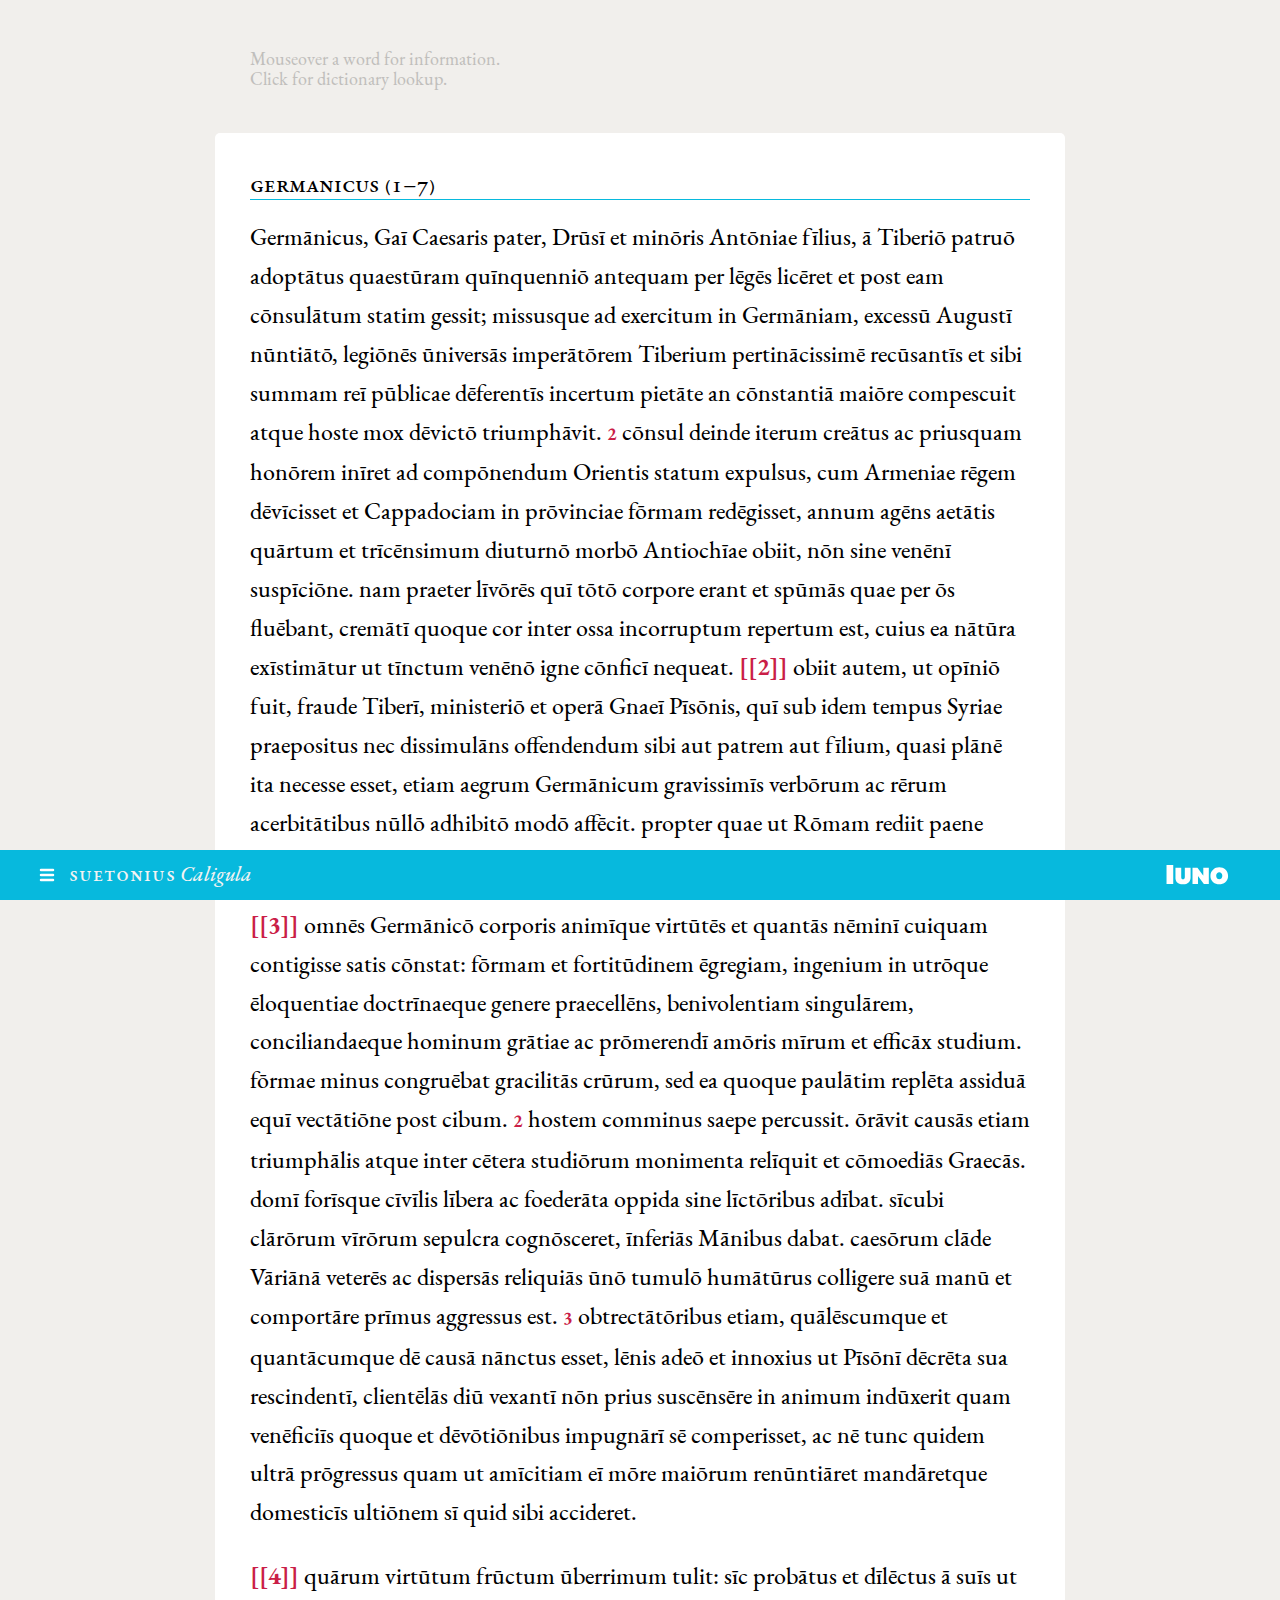
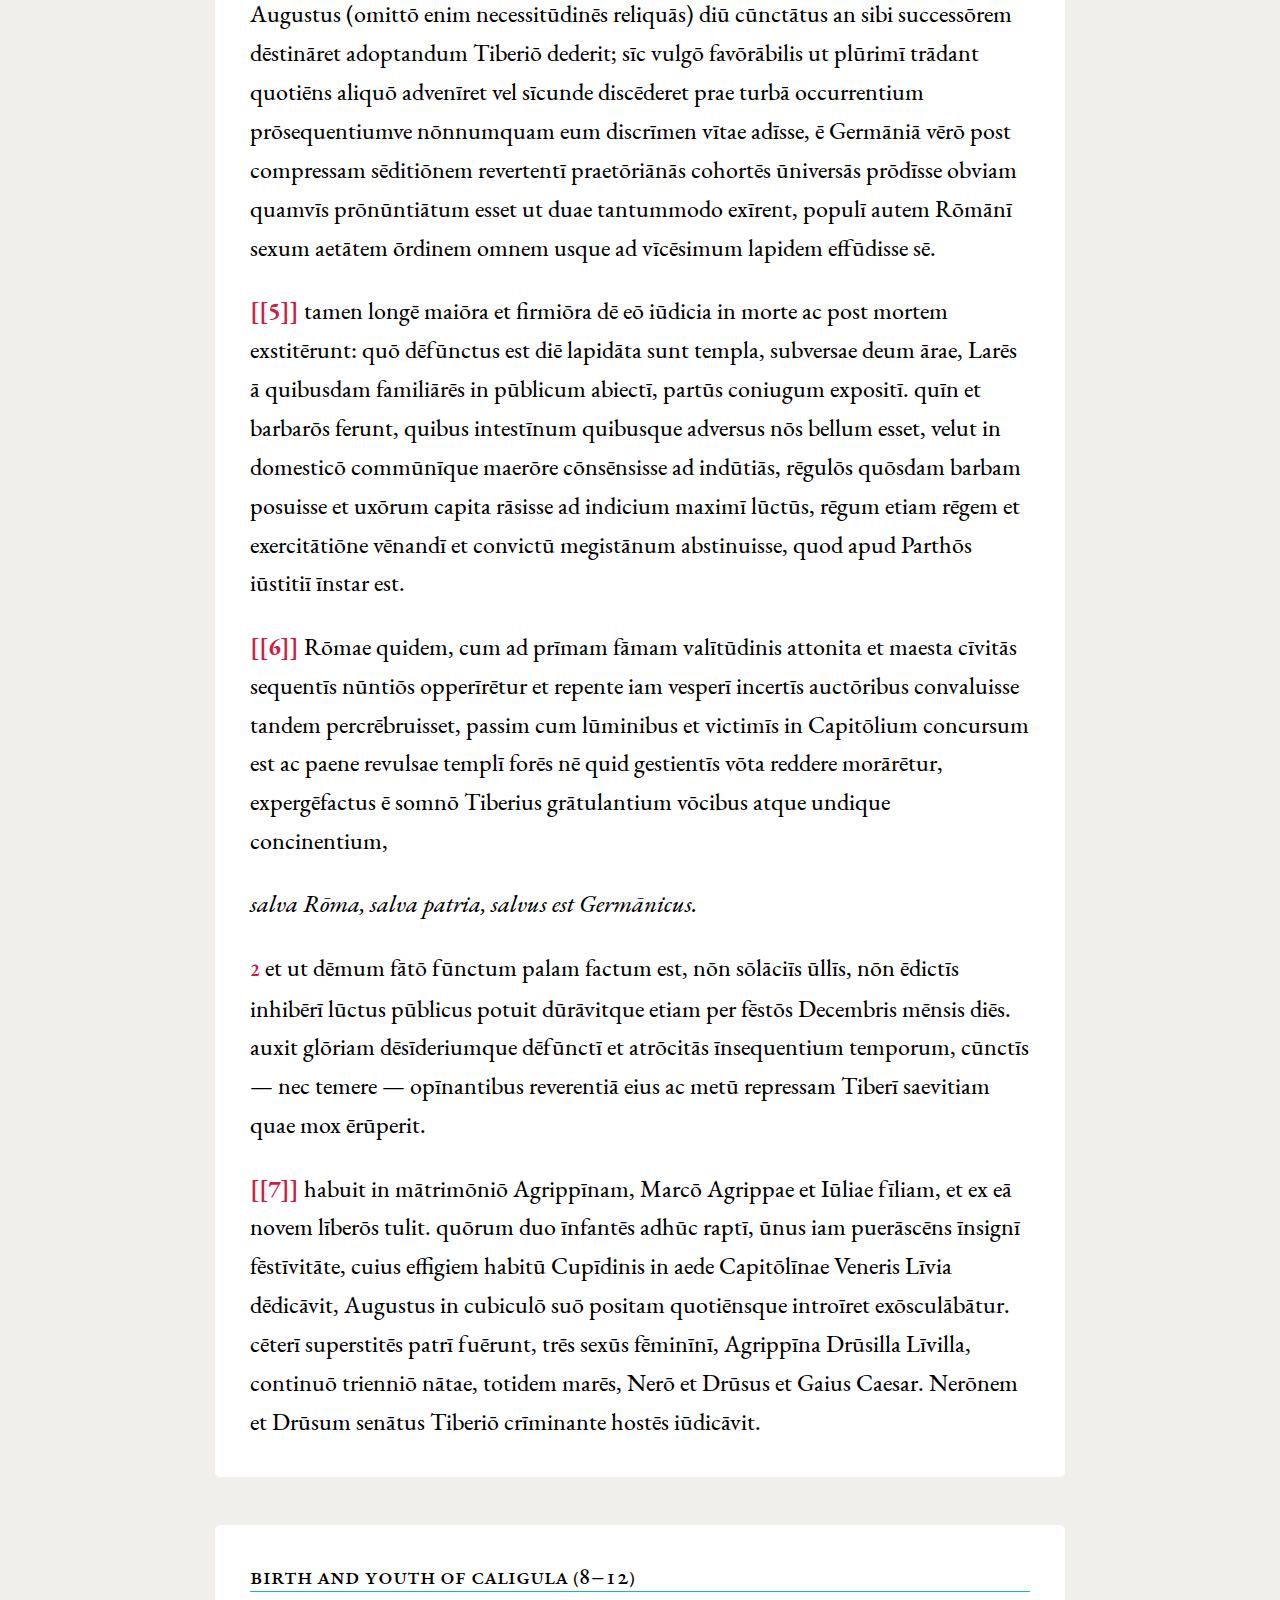
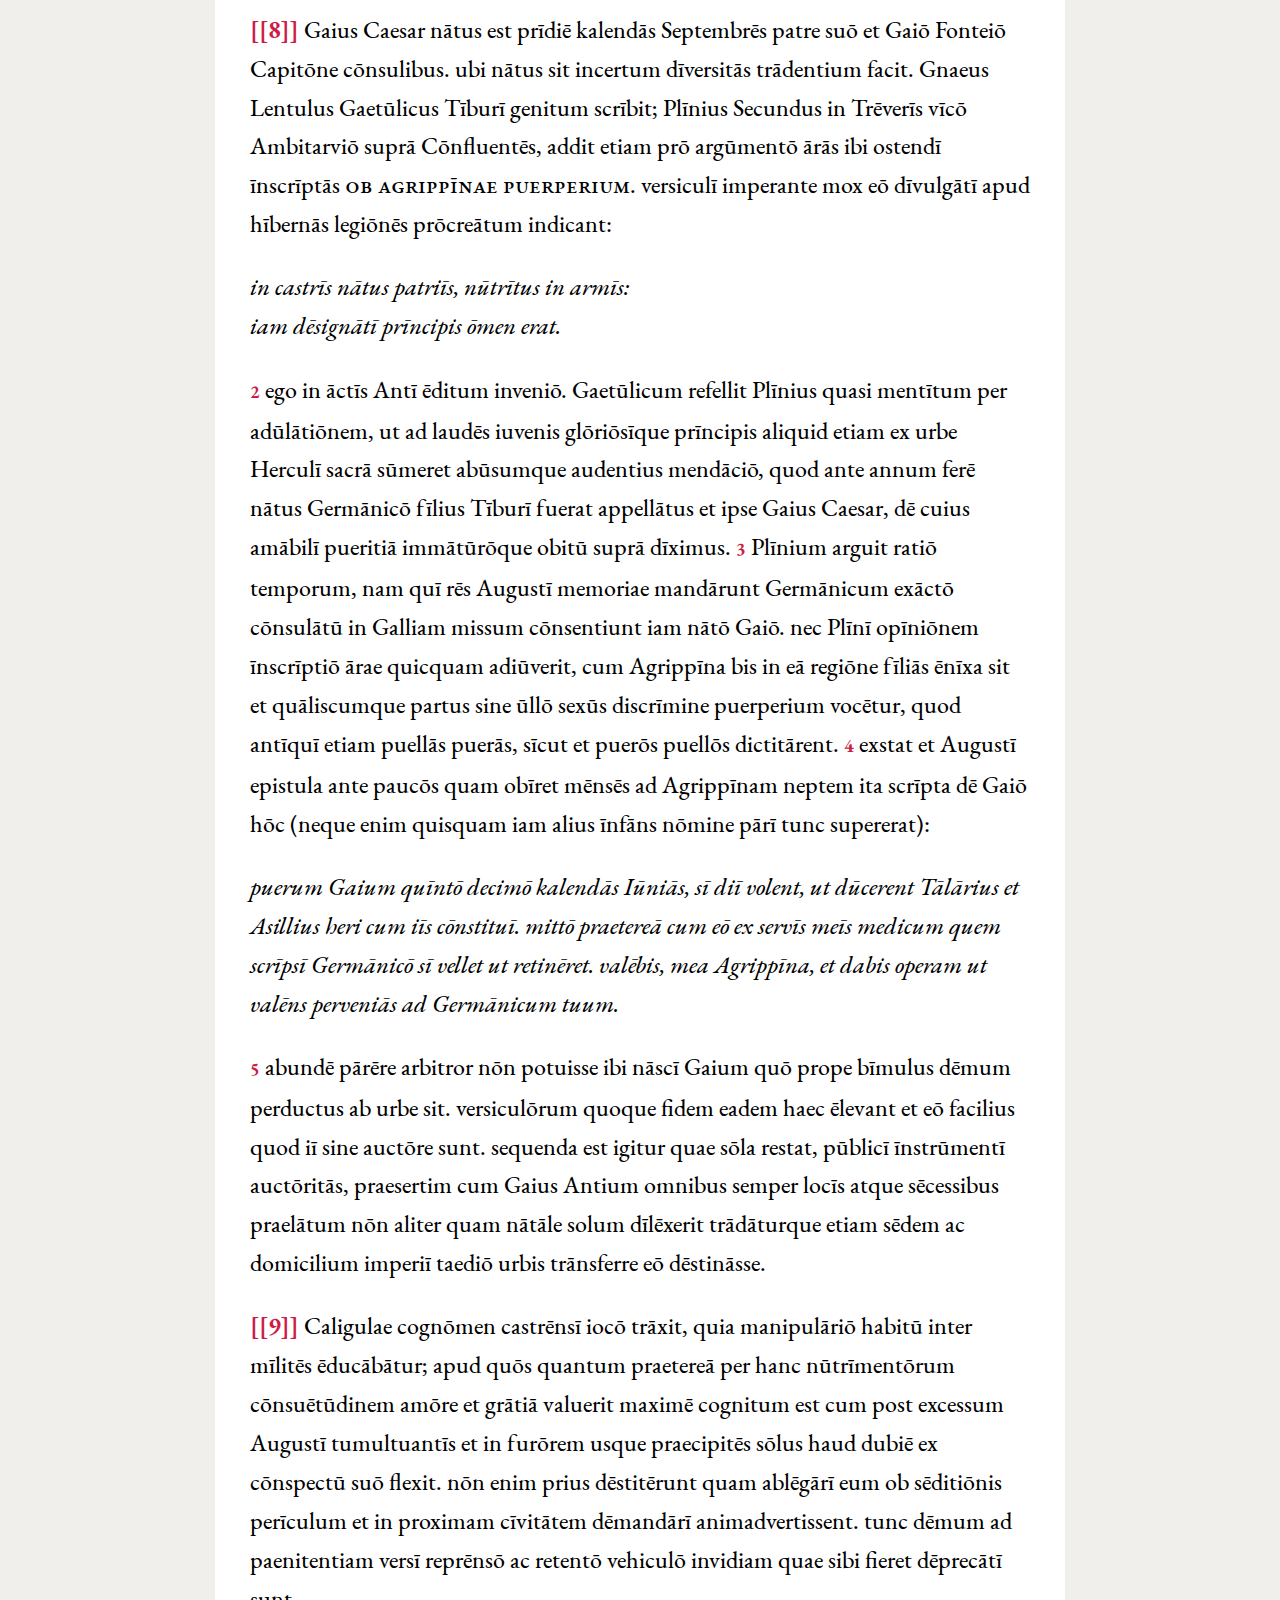
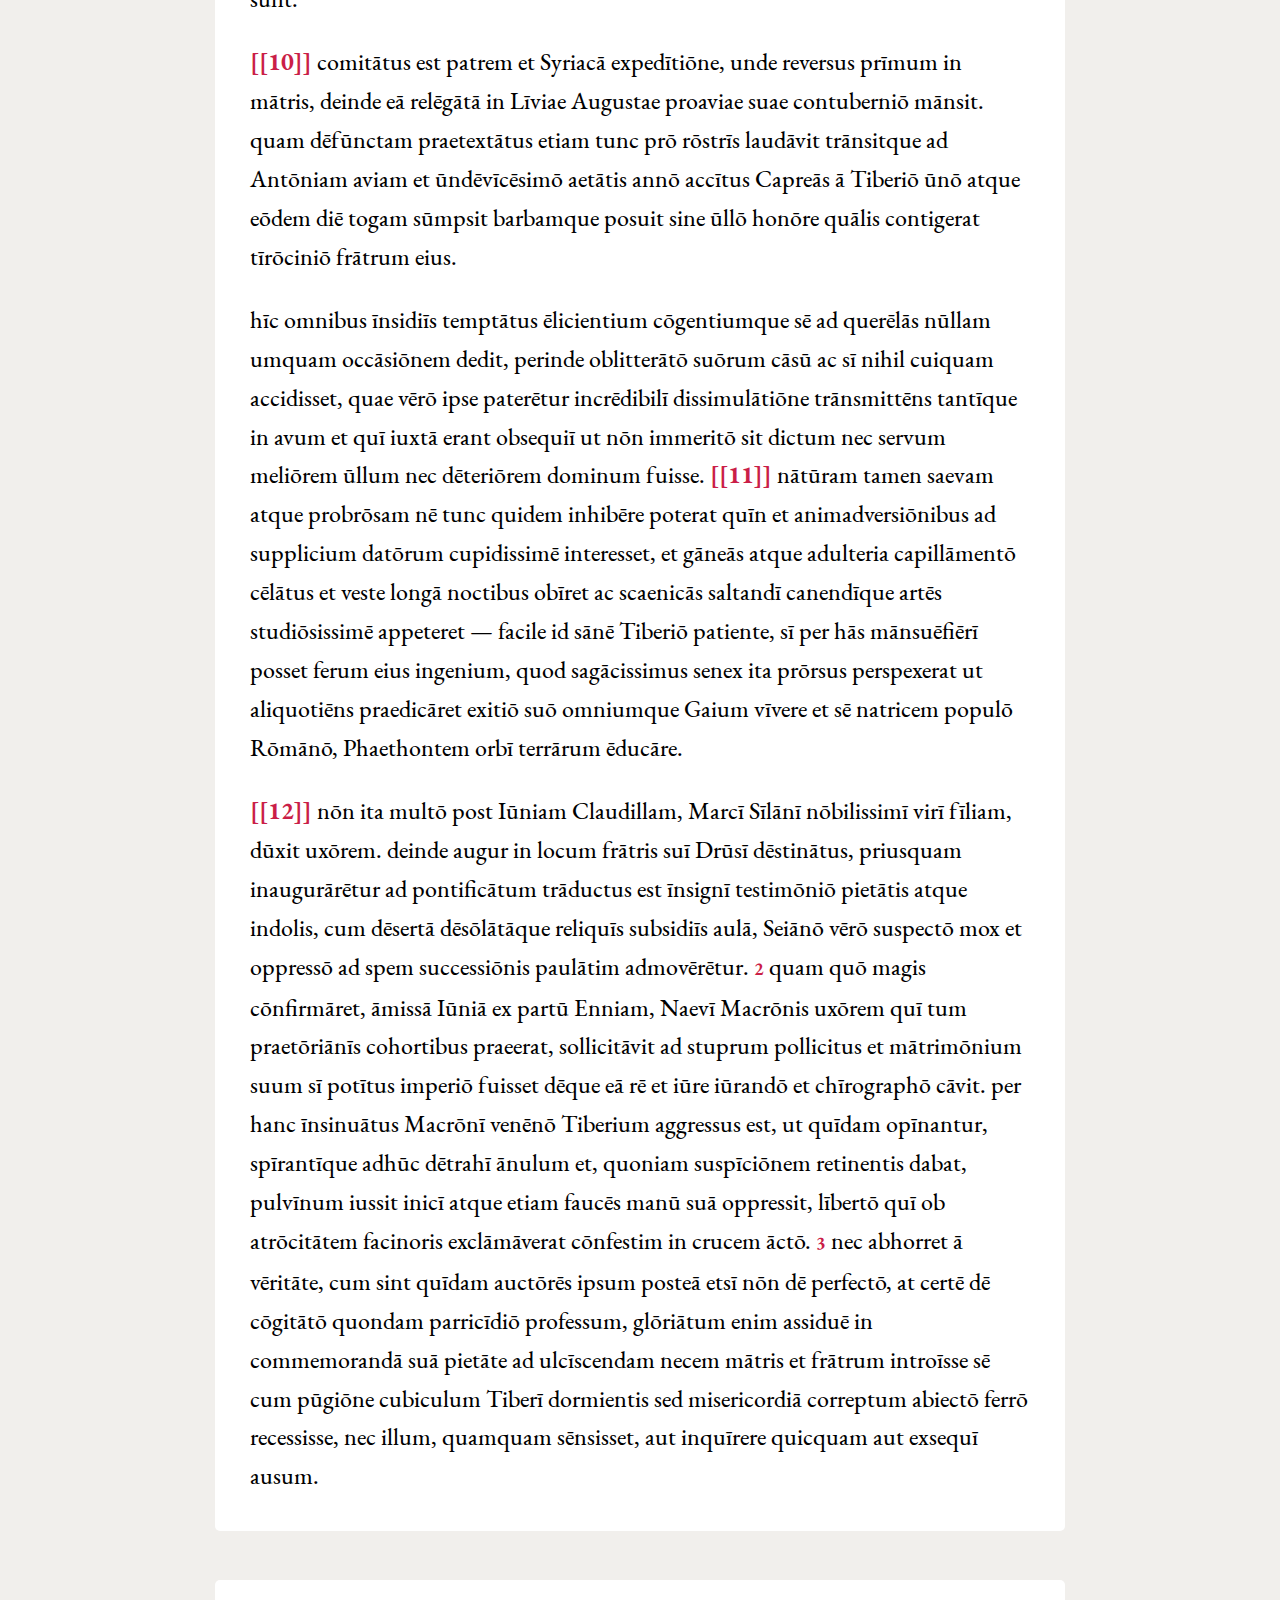
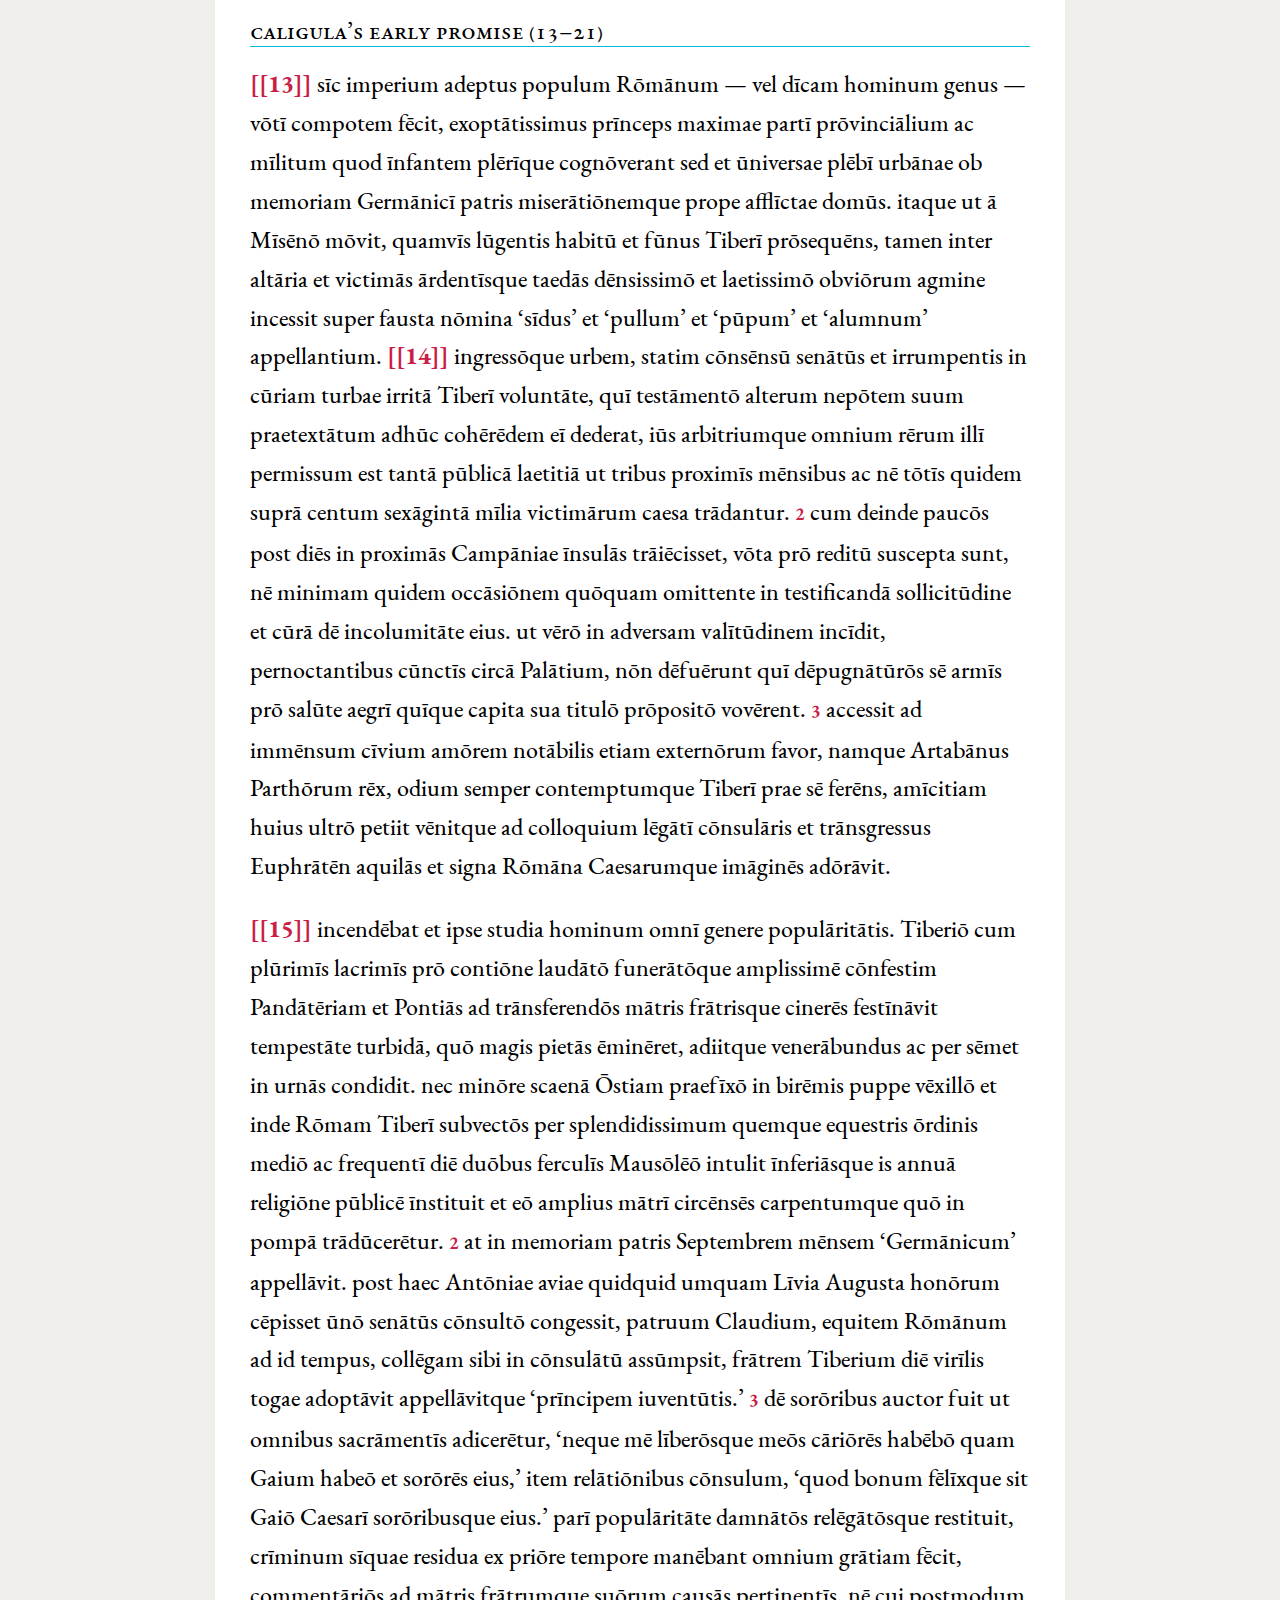
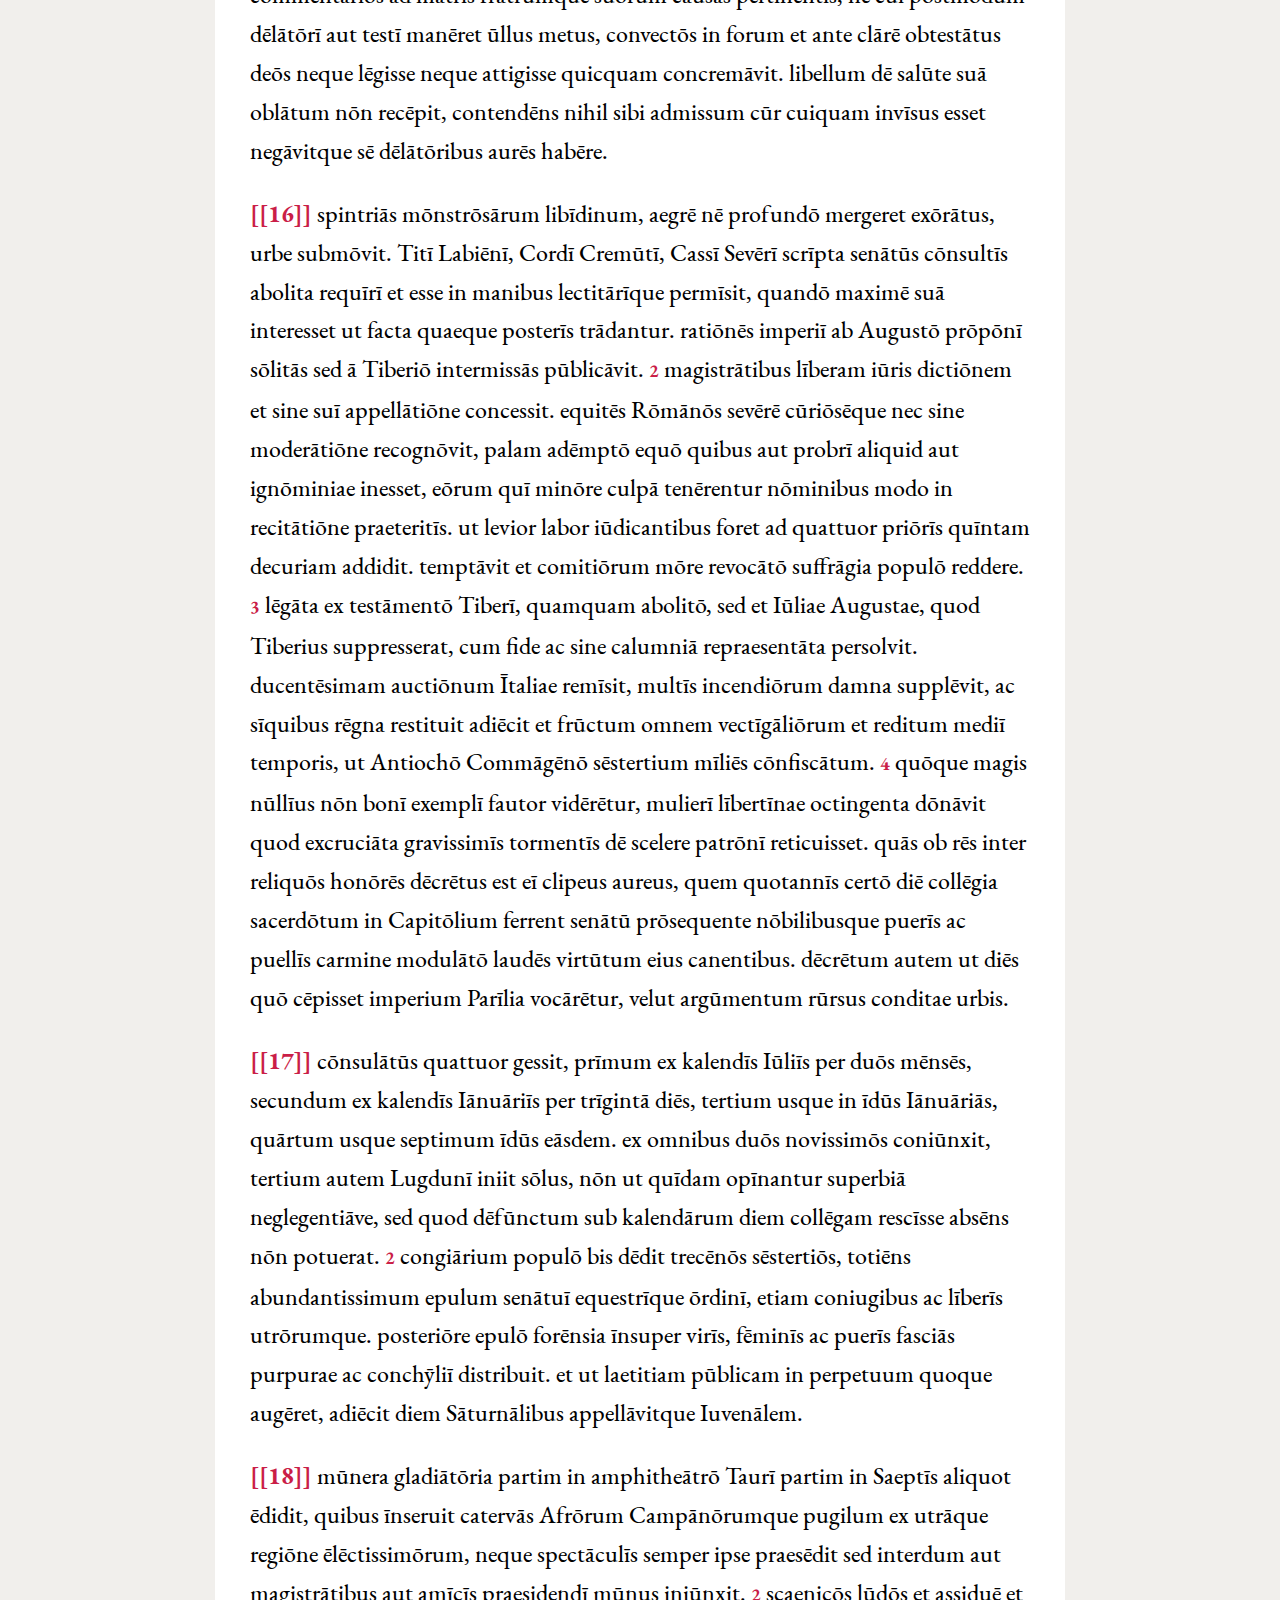
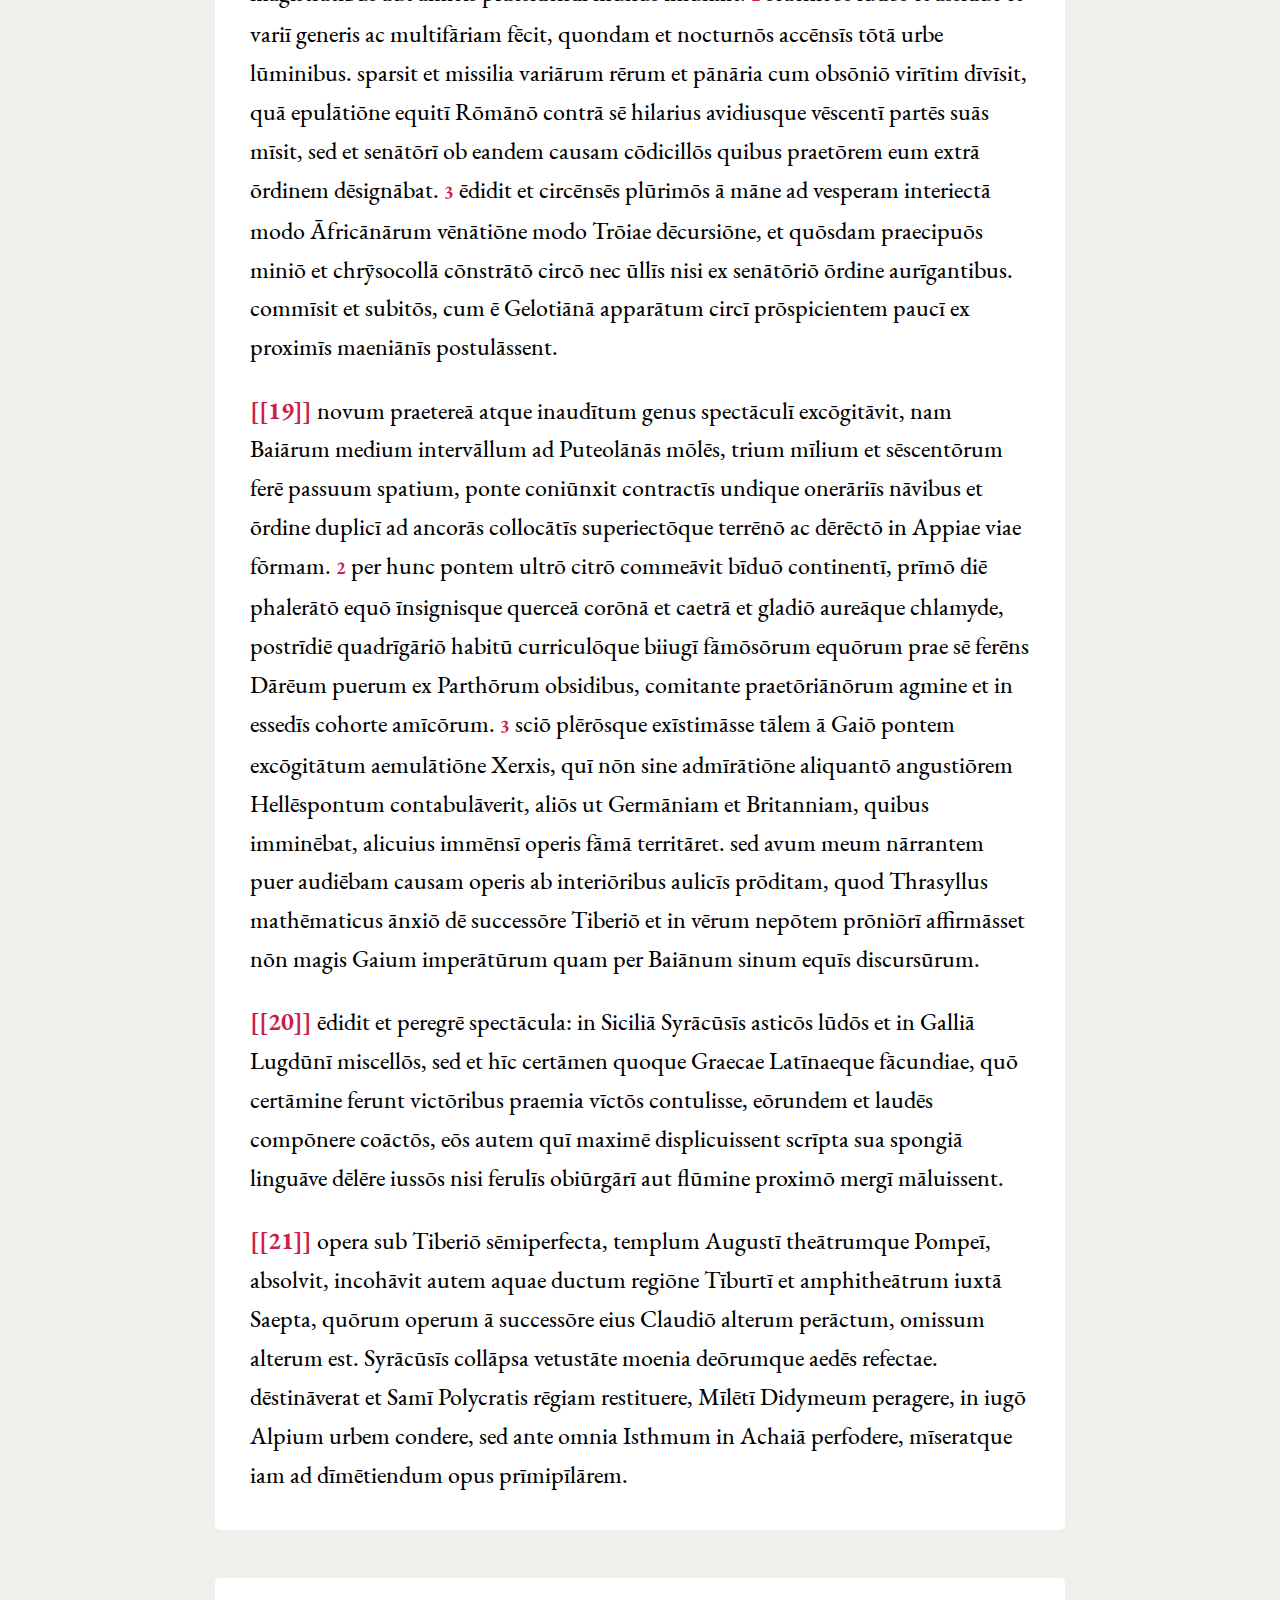
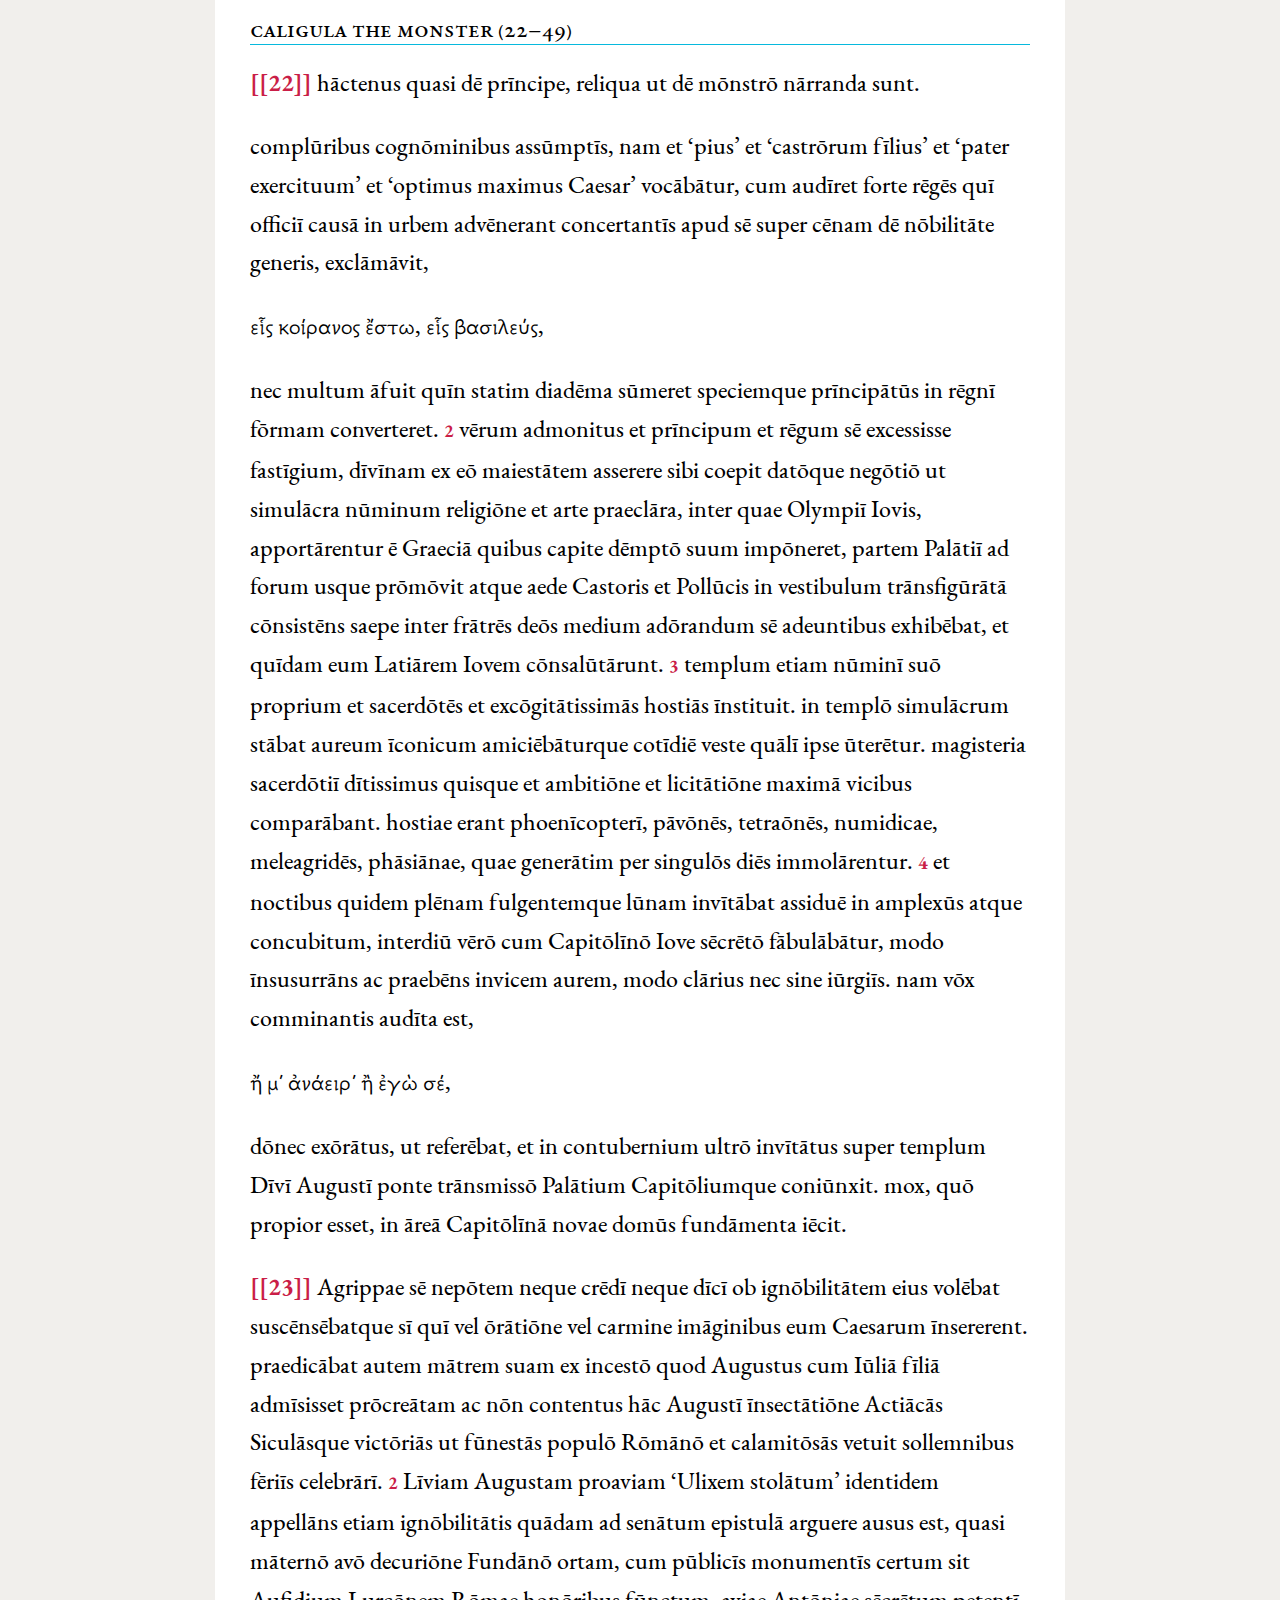
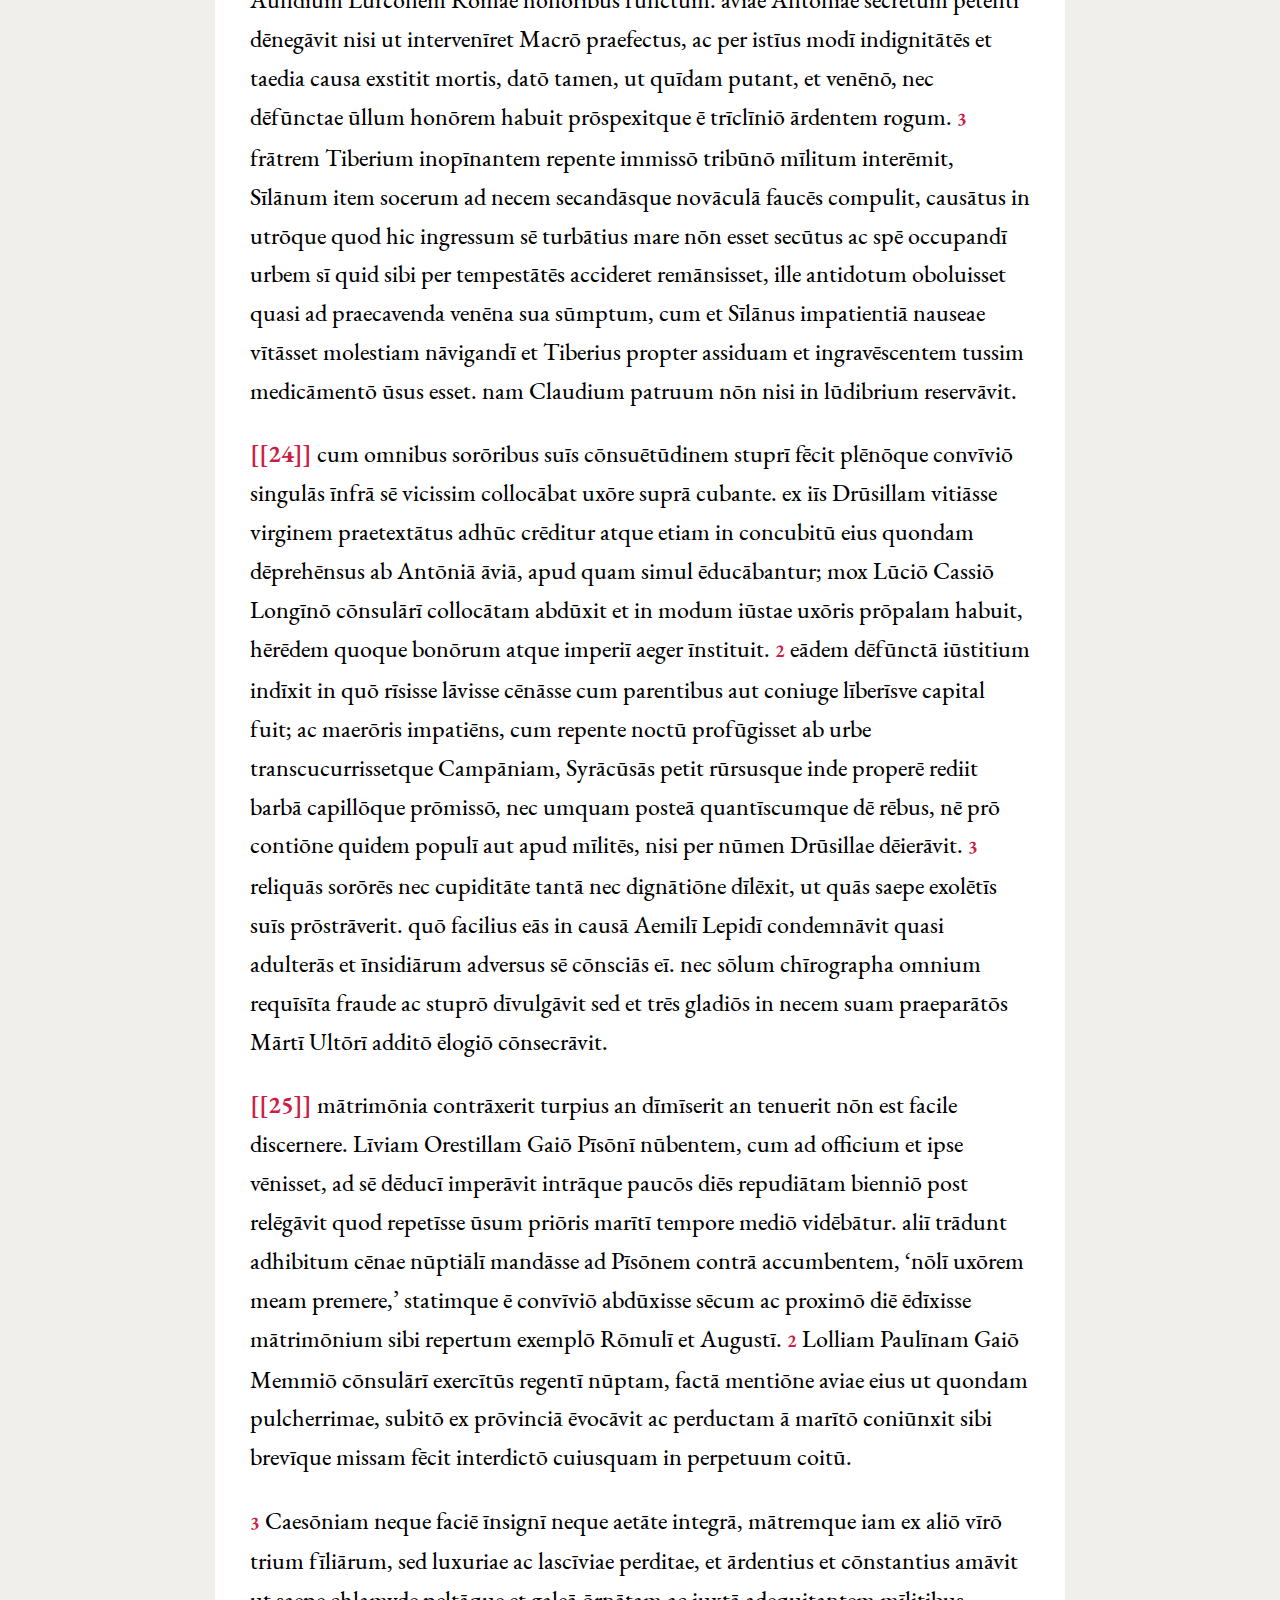
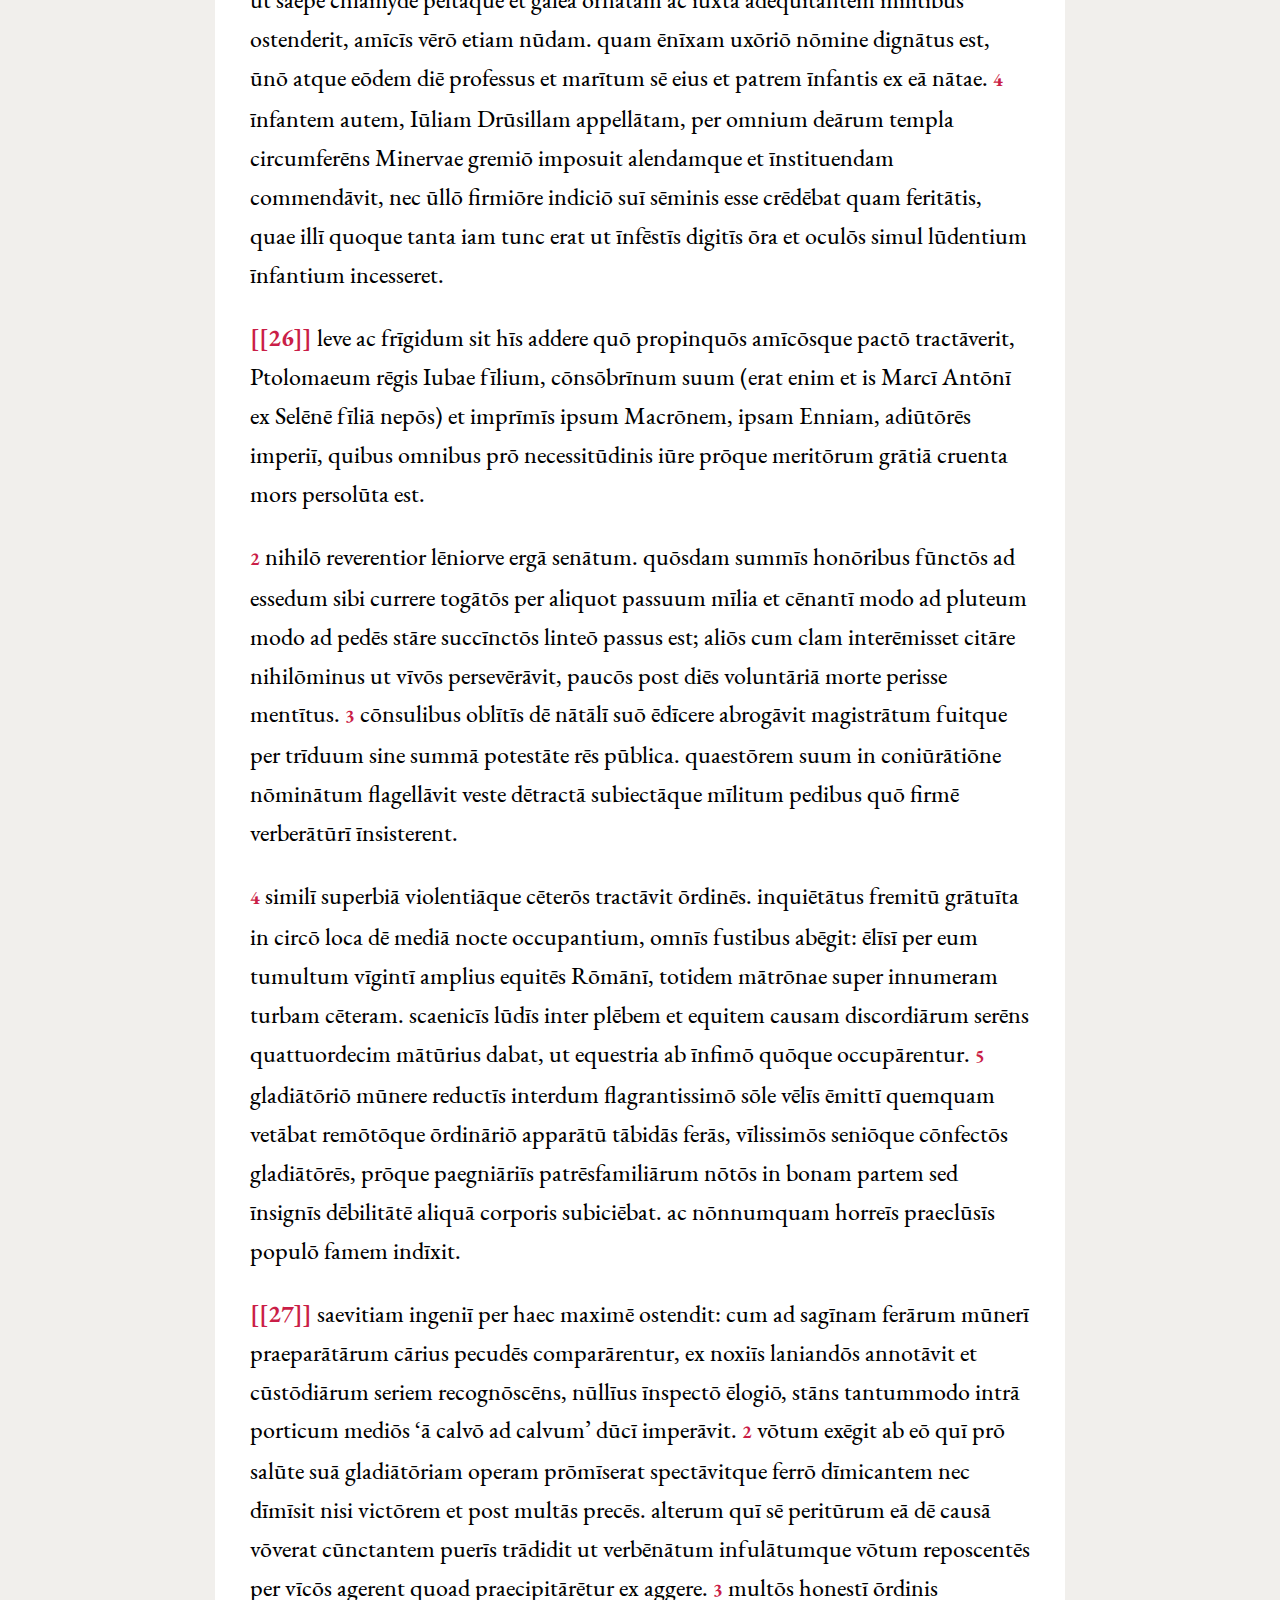
==== commit 35736f5e: "Again with the thigns." ====
--- a/index.html
+++ b/index.html
@@ -3378,7 +3378,7 @@
 		<span data-cite="24.3" data-lookup="saepe" data-dict="saepe" data-def="often" data-pos="d--------">saepe</span>
 		<span data-cite="24.3" data-lookup="exoletus" data-dict="exolētus –a –um" data-def="grown up, mature" data-pos="a-p---md-">exolētīs</span>
 		<span data-cite="24.3" data-lookup="suus" data-dict="suus –a –um" data-def="his/her/its own" data-pos="n-p---md-">suīs</span>
-		<span data-cite="24.3" data-lookup="prosterno" data-dict="prosternō prosternere prostrāvī prostrātum" data-def="to lay low, knock down; debase" data-pos="v3srsa---">prōstrāverit</span>,
+		<span data-cite="24.3" data-lookup="prosterno" data-dict="prosternō prosternere prostrāvī prostrātum" data-def="to lay low, knock down; debase" data-pos="v3srsa---">prōstrāverit</span>.
 		<span data-cite="24.3" data-lookup="quo" data-dict="quō" data-def="that" data-pos="d--------">quō</span>
 		<span data-cite="24.3" data-lookup="facile" data-dict="facile" data-def="easily" data-pos="d-------c">facilius</span>
 		<span data-cite="24.3" data-lookup="is" data-dict="is ea id" data-def="he, she it; that" data-pos="p-p---fa-">eās</span>
--- a/styles/styles.css
+++ b/styles/styles.css
@@ -36,12 +36,13 @@
 	font-feature-settings: "liga";
 }
 
-html{scroll-padding-top: 25vh;}
+html{scroll-padding-top: 45vh;}
 
 :root{
 	--bg-gray: #f1efec;
 	--highlight: #ec0951;
-	--ros-dkblue: #07b9dd; 
+	--ros-dkblue: #07b9dd;
+	--ros-dkrblue: #024755;
 	--ros-liblue: #f1efec;
 
 	--width-prose: 65ch;
@@ -59,14 +60,14 @@
 	position: fixed;
 	bottom:0;
 	width: 100%;
-	/* height: 50px; */
+	height: 50px;
 	display: flex;
 	flex-direction: row;
 	justify-content: space-between;
 	align-items: center;
 	padding: 0 35px;
 	background-color: var(--ros-dkblue);
-	z-index: 3;
+	z-index: 6;
 }
 /* ---------------------------- Menu ----------------------------------------------------------- */
 nav {
@@ -81,7 +82,7 @@
 }
 
 nav hgroup h1, nav hgroup h2 {
-	display: inline-flex;
+	display: inline-block;
 	color: #f3f3f3;
 	font-size: 21px;
 	font-weight: 450;
@@ -95,7 +96,7 @@
 
 nav input {display: none;}
 
-nav input:checked ~ .nav__list {display:block;}
+nav input:checked ~ .nav__list {display:flex;}
 nav input:checked ~ label>#menu {display:none;}
 nav input:checked ~ label>#close {display:block;}
 
@@ -120,21 +121,26 @@
 	left:0;
 	bottom:50px;
 	width:100%;
+	height:calc(100vh - 50px);
 	margin: 0;
-	padding: 0 35px;
-	background-color: #07b9dd;	
+	padding: 35px 35px 0;
+	align-content: center;
+	background-color: var(--ros-dkblue);	
 }
 
 .nav__list ul {
 	display: grid;
-	grid-template-columns: repeat(auto-fit, 1rem);
+	grid-template-columns: repeat(auto-fit, 1.25rem);
+	align-self: center;
 	justify-items: center;
 	justify-content: space-between;
 	list-style-type: none;
 	background-color: #ffffff;
 	border-radius: 5px;
-	margin: 20px 0 15px;
-	padding: 16px;
+	width: 80%;
+	height: min-content;
+	margin: 20px auto 15px;
+	padding: 48px;
 	column-gap: 10px;
 	/*overflow-y: scroll;*/
 }
@@ -150,7 +156,9 @@
 
 nav ul a:hover {
 	font-weight: 700;
-	color: var(--highlight);
+	color: #ffffff;
+	background: var(--ros-dkblue);
+	border-radius: 5px;
 }
 
 /* ---------------------------- PARSING --------------------------------------------------------- */
@@ -158,14 +166,14 @@
 	position: sticky; top: 0; left: var(--sidebar-width);
 	width: calc(100vw - var(--sidebar-width));
 	z-index: 5;
-	padding: 25px 35px 0;
+	padding: 25px 35px;
 	background-color: var(--bg-gray);
 }
 
 #info{
 	width: var(--width-prose);
 	margin: 0 auto;
-	padding-bottom:30px;
+	/* padding-bottom:30px; */
 	position: relative;
 	list-style-type: none;
 }
@@ -178,7 +186,7 @@
 }
 
 #info li {
-	font-size: .75rem;
+	font-size: max(18px, .75rem);
 	line-height: .8rem;
 	text-decoration: none;
 }
@@ -197,11 +205,14 @@
 
 #entry {
 	font-weight: 700;
-	font-size: .9rem;
+	font-size: 1rem;
 	line-height: .9rem;
 }
 
-#pos{font-feature-settings: 'c2sc', 'smcp','onum';}
+#pos{
+	line-height:.7rem;
+	font-feature-settings: 'c2sc', 'smcp','onum';
+}
 
 em {
 	font-style: italic;
@@ -213,7 +224,7 @@
 	font-weight: 700;
 	font-size: .75rem;
 }
-
+b[id] {font-size: inherit;}
 b[id]::before {content: '[';}
 b[id]::after {content:']'}
 
@@ -237,13 +248,6 @@
 	font-feature-settings: 'smcp','c2sc','onum';
 	border-bottom: 1.5px solid var(--ros-dkblue);
 }
-
-/* h3::before {
-	content: ')';
-	font-feature-settings: 'ss04';
-	color: var(--highlight);
-	margin-right: 12px;
-} */
 
 p {
 	line-height: 1.6rem;
@@ -301,9 +305,9 @@
 	font-style: italic;
 }
 
-/* .grk{
-	font-family: 'EB Garamond', system-ui, -apple-system, BlinkMacSystemFont, 'Segoe UI';
-} */
+.grk{
+	font-family: 'Neohellenic', system-ui, -apple-system, BlinkMacSystemFont, 'Segoe UI';
+}
 
 .lac{
 	color:var(--highlight);
@@ -322,17 +326,18 @@
 
 /* ---------------------------- RESPONSIVE ---------------------------------------------------- */
 
-@media screen and (max-width:1024px){
+@media screen and (max-width:800px){
 
 	body {
 		background-color: #ffffff;
 		width:100%;
 	}
-	#info {;padding-bottom:25px;}
-	#info li {font-size: .9rem;line-height: .9rem;} */
+	#info {margin:0;}
+	#firstline {text-indent: 0;}
 	#citation {
 		width: auto;
 		text-align: left;
 	}
+	section {width: 100%;}
 	
 }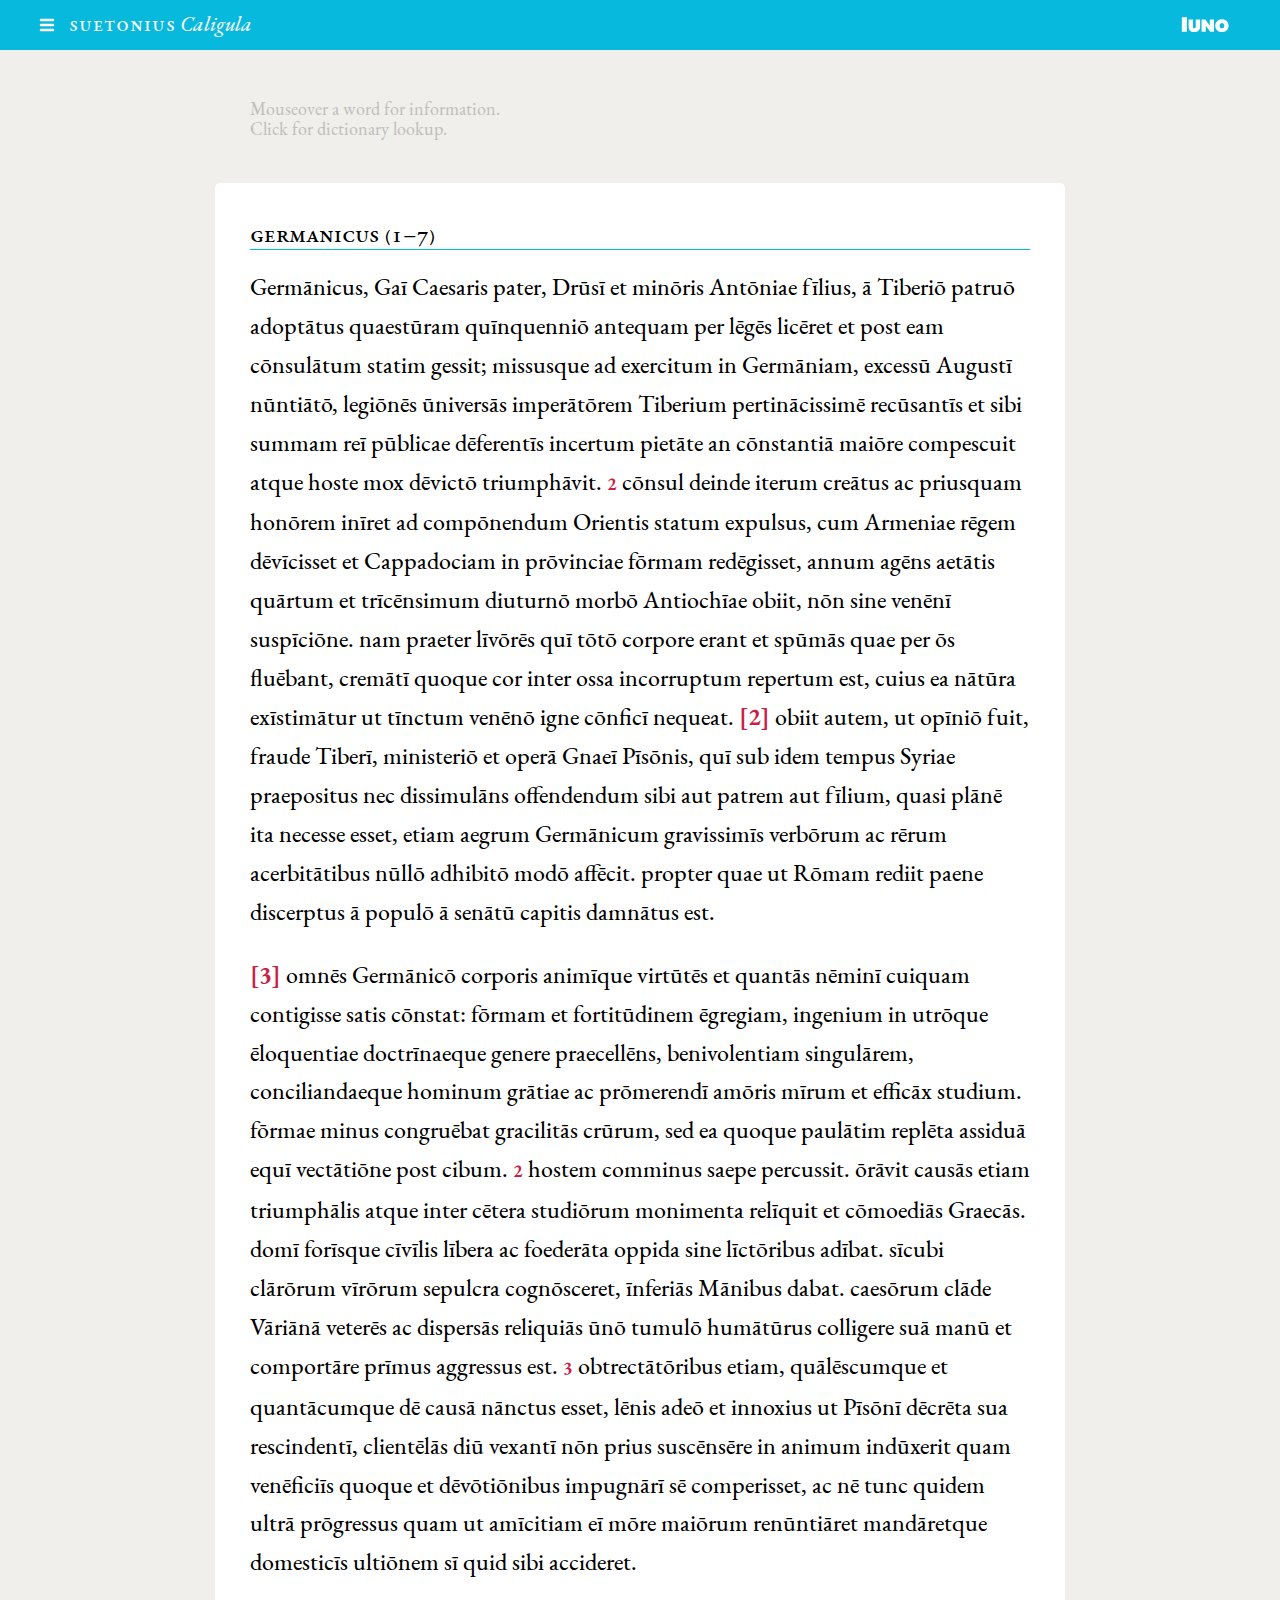
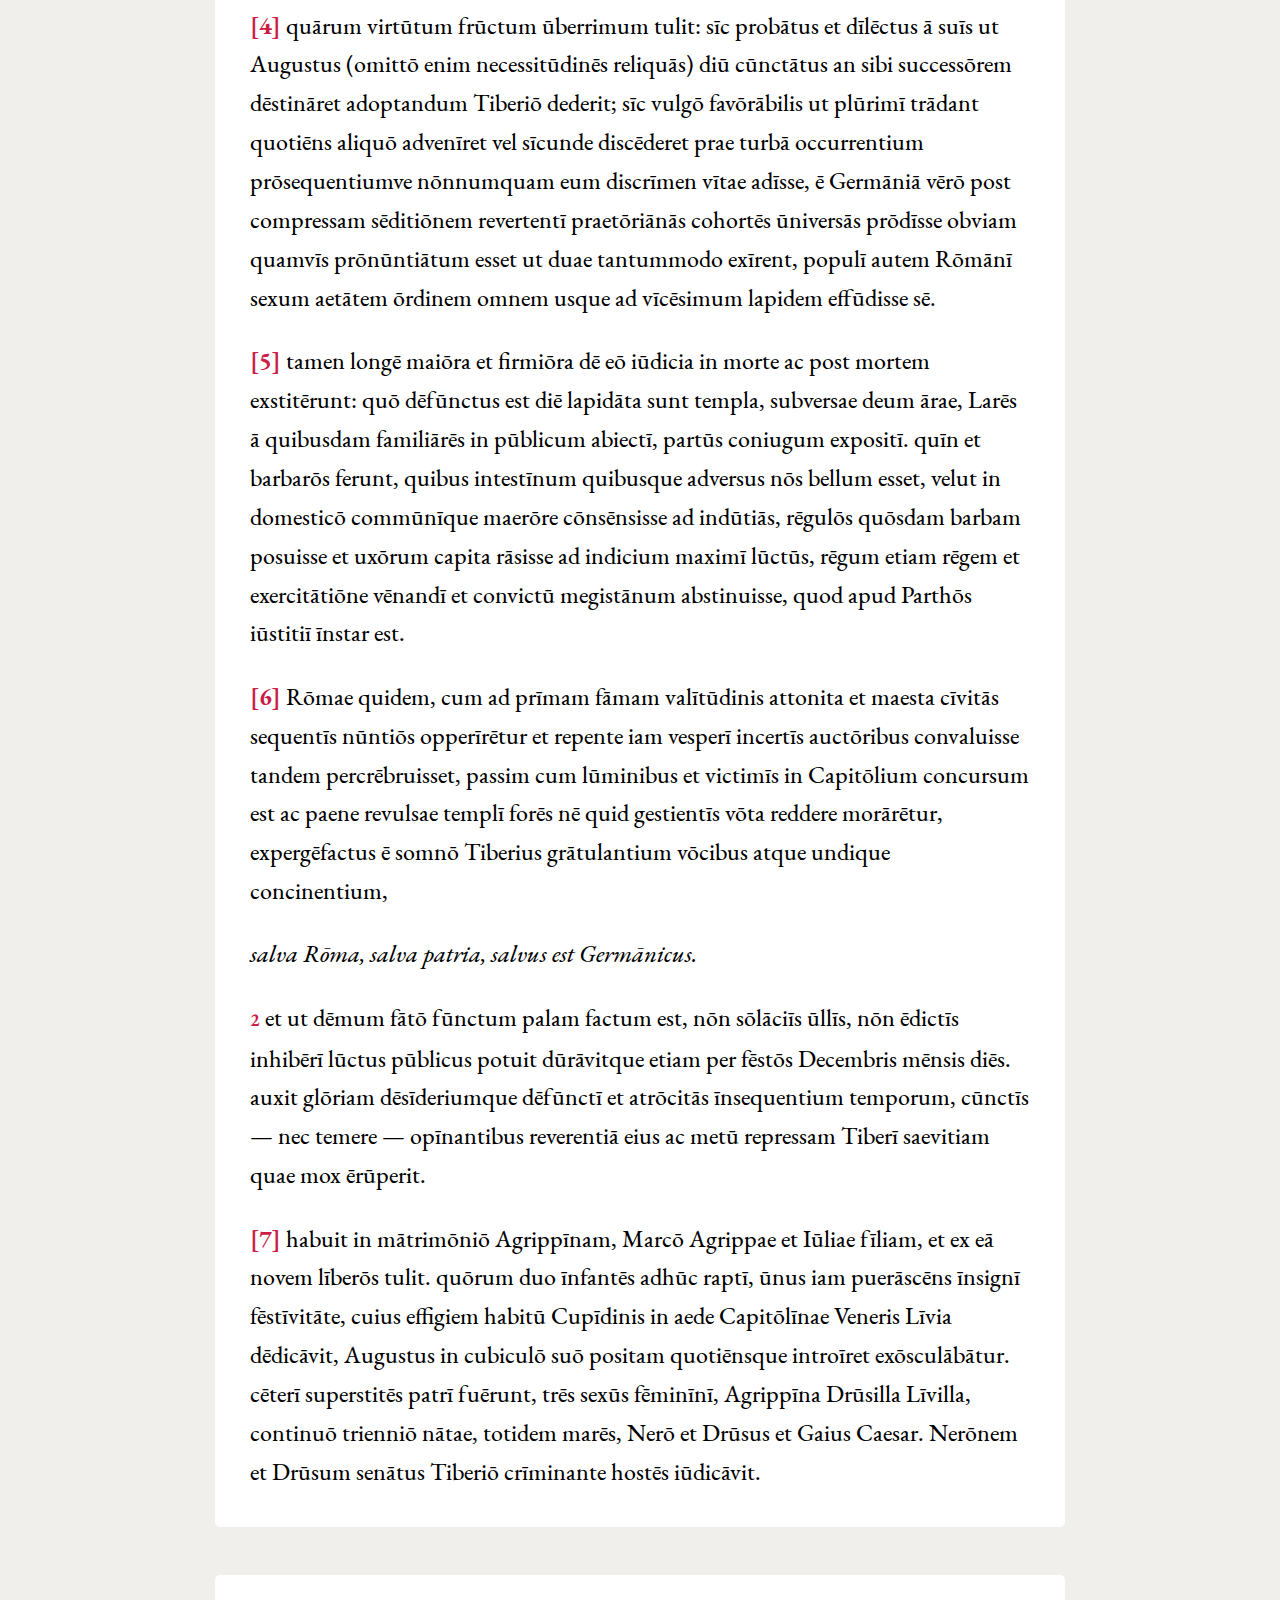
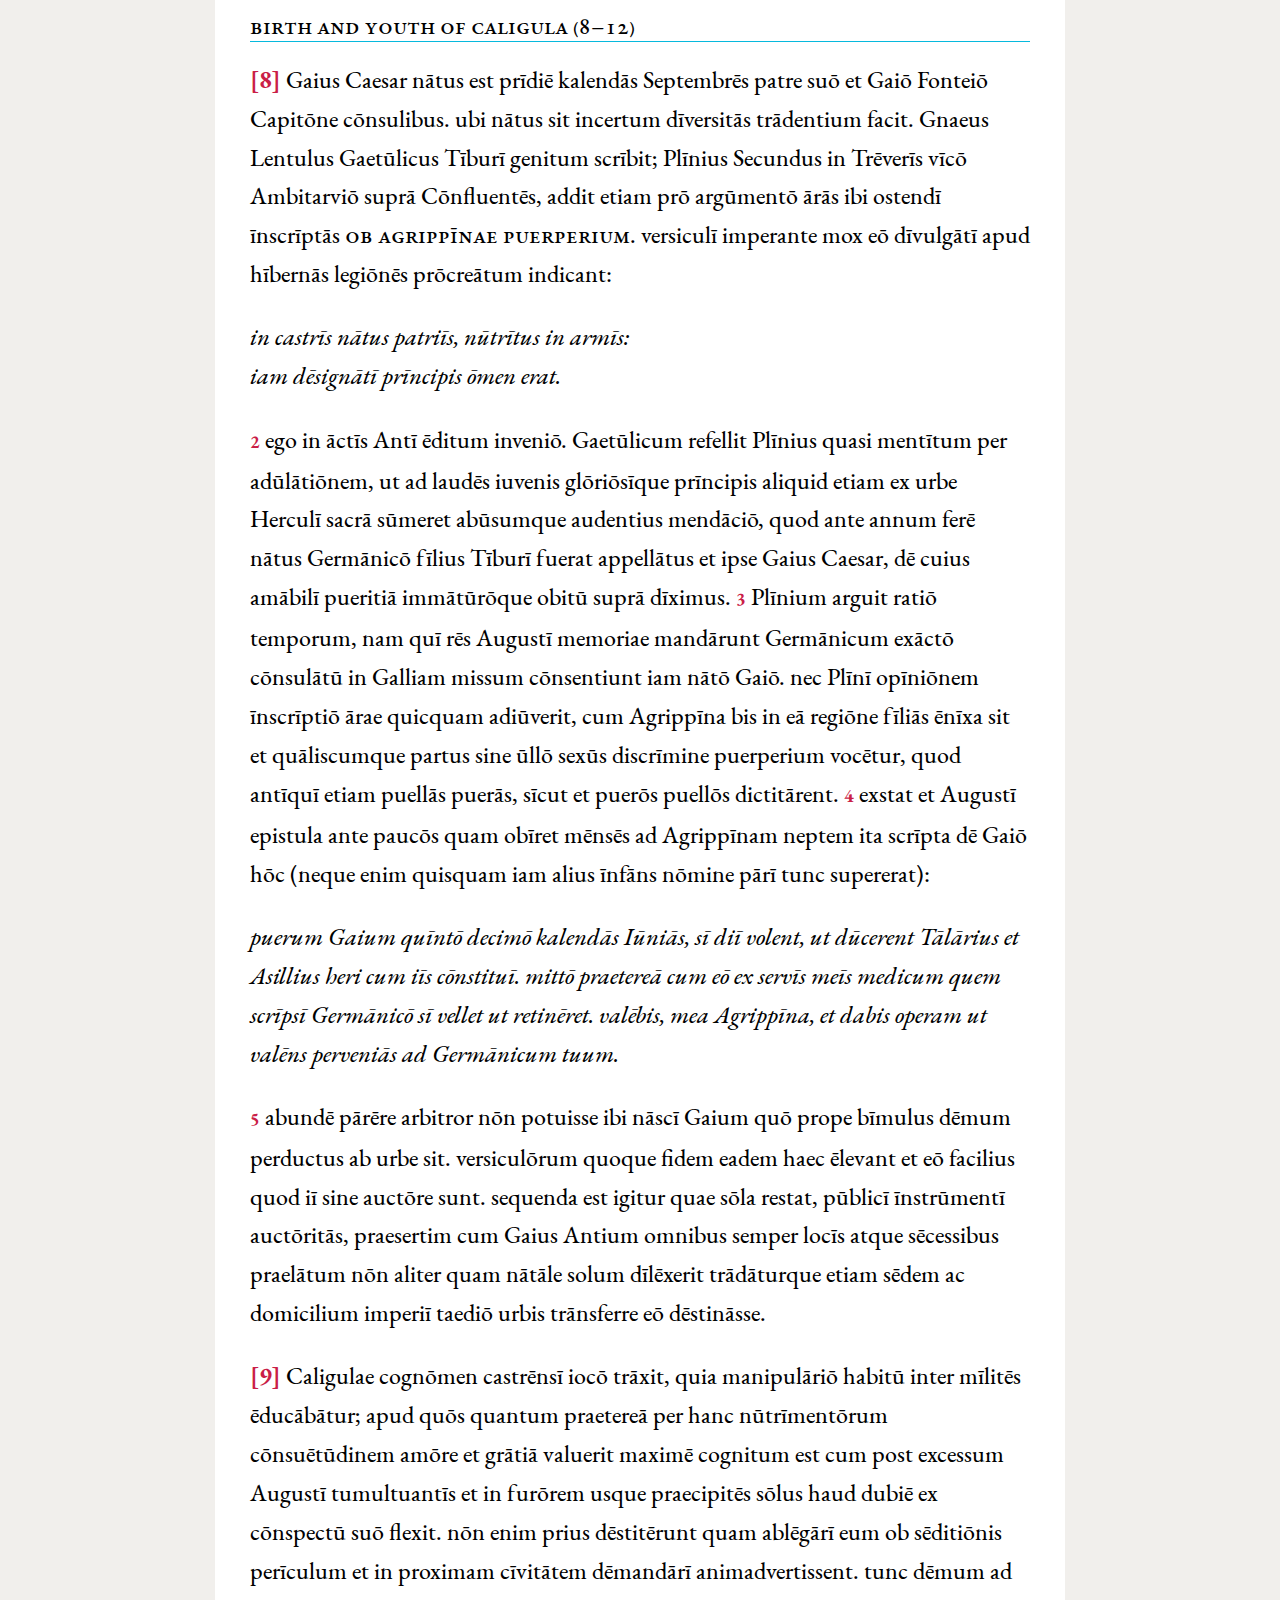
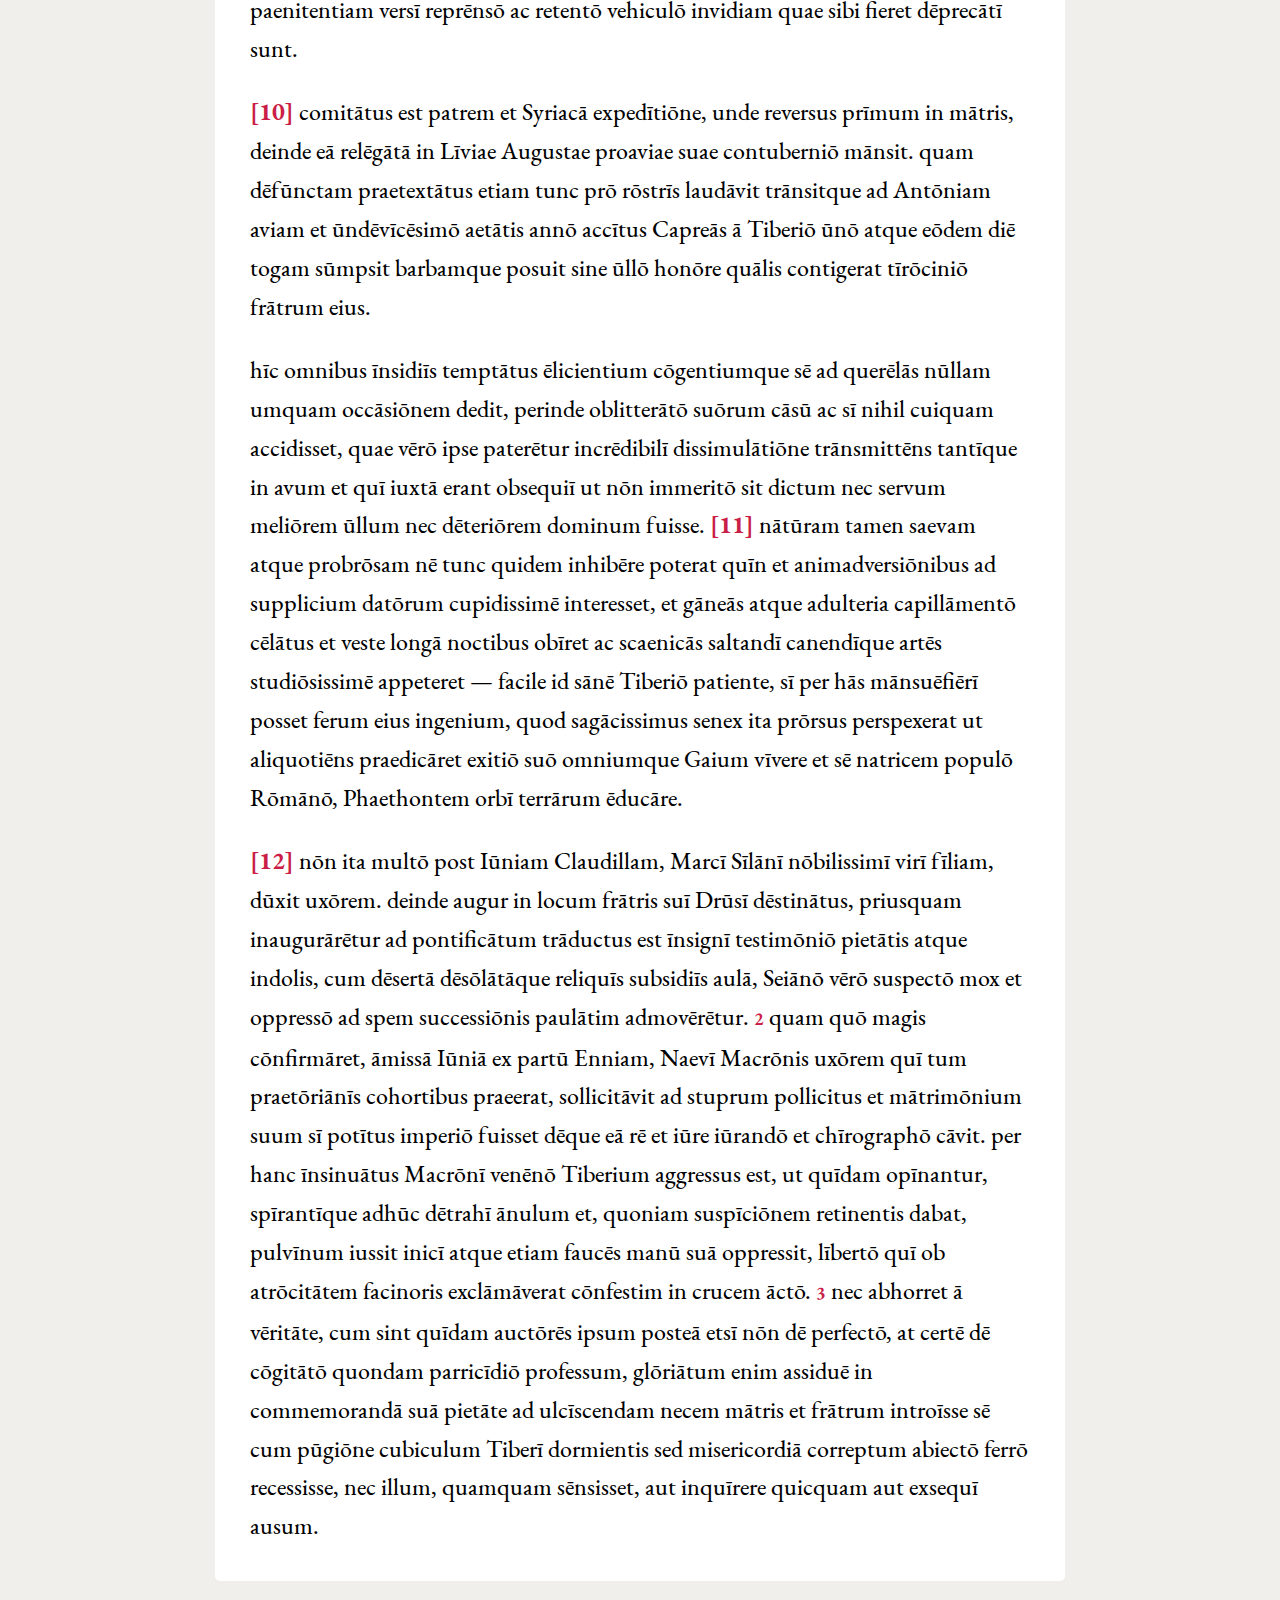
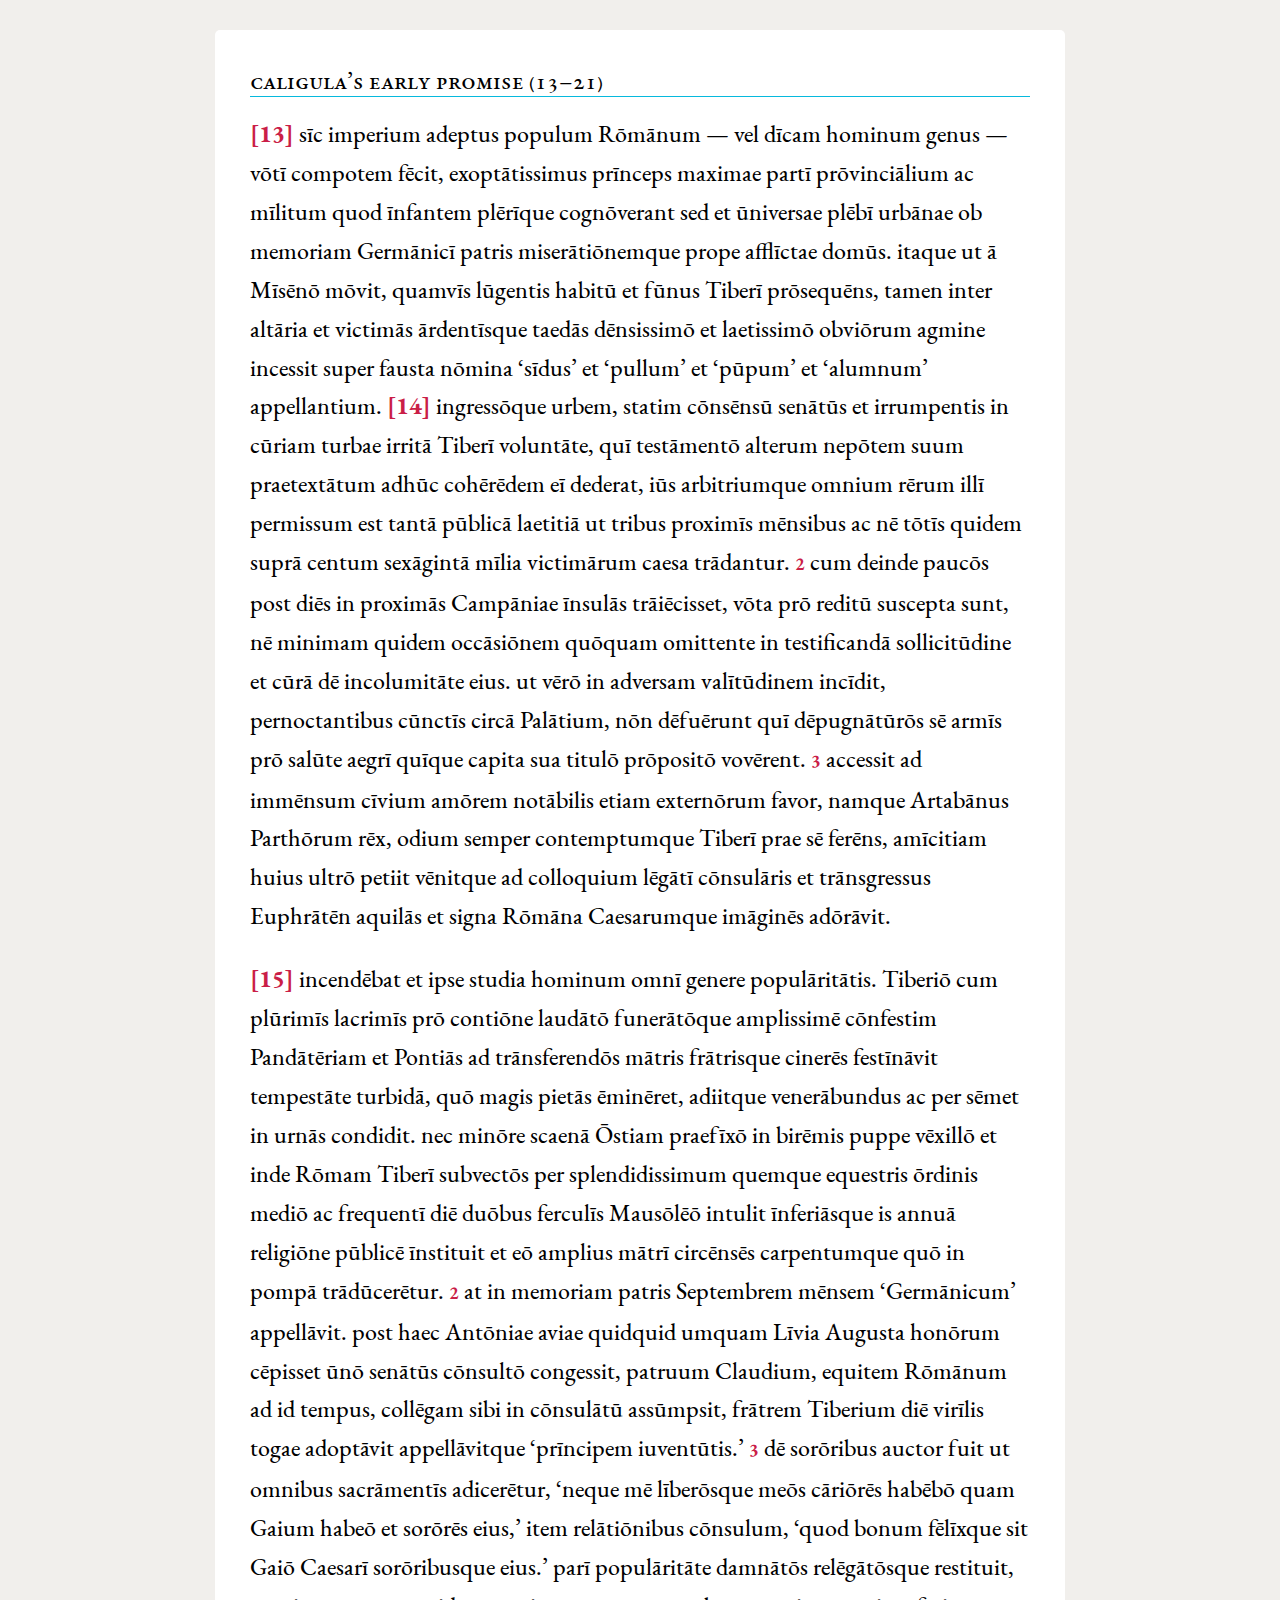
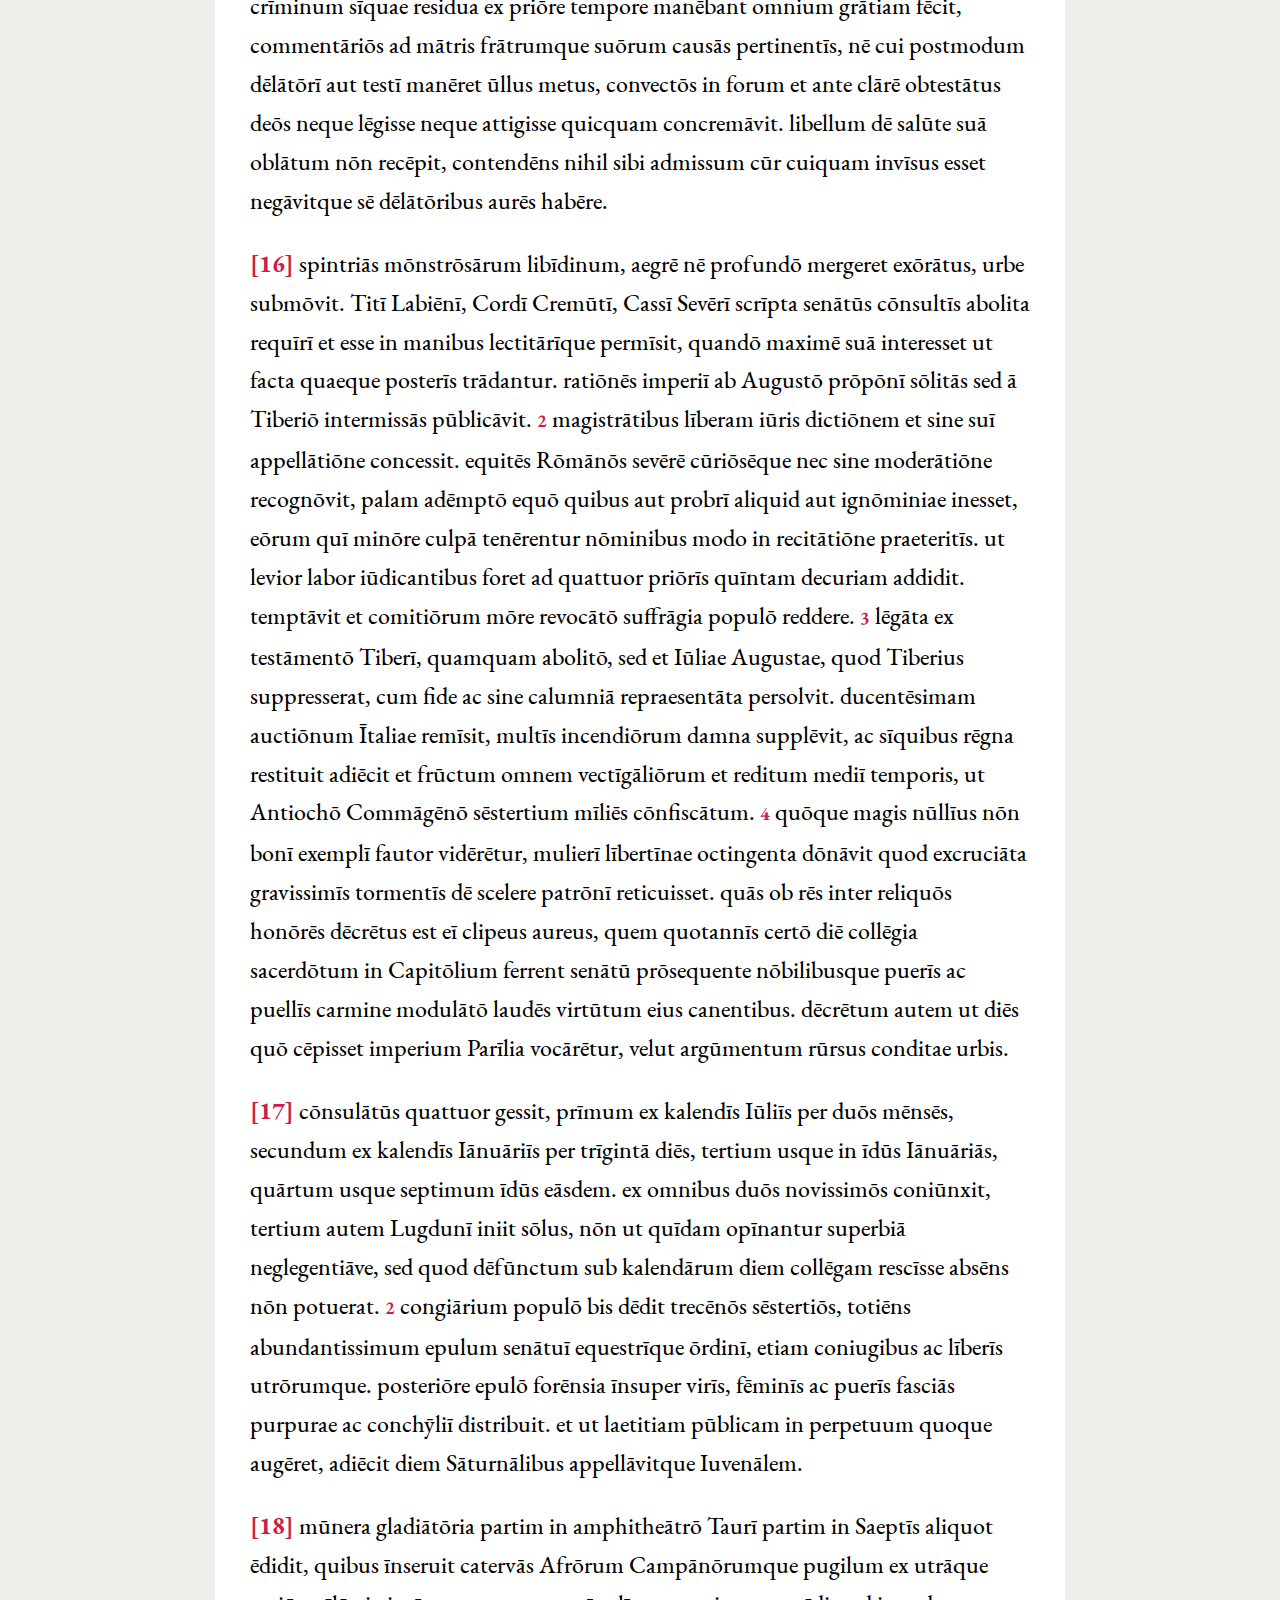
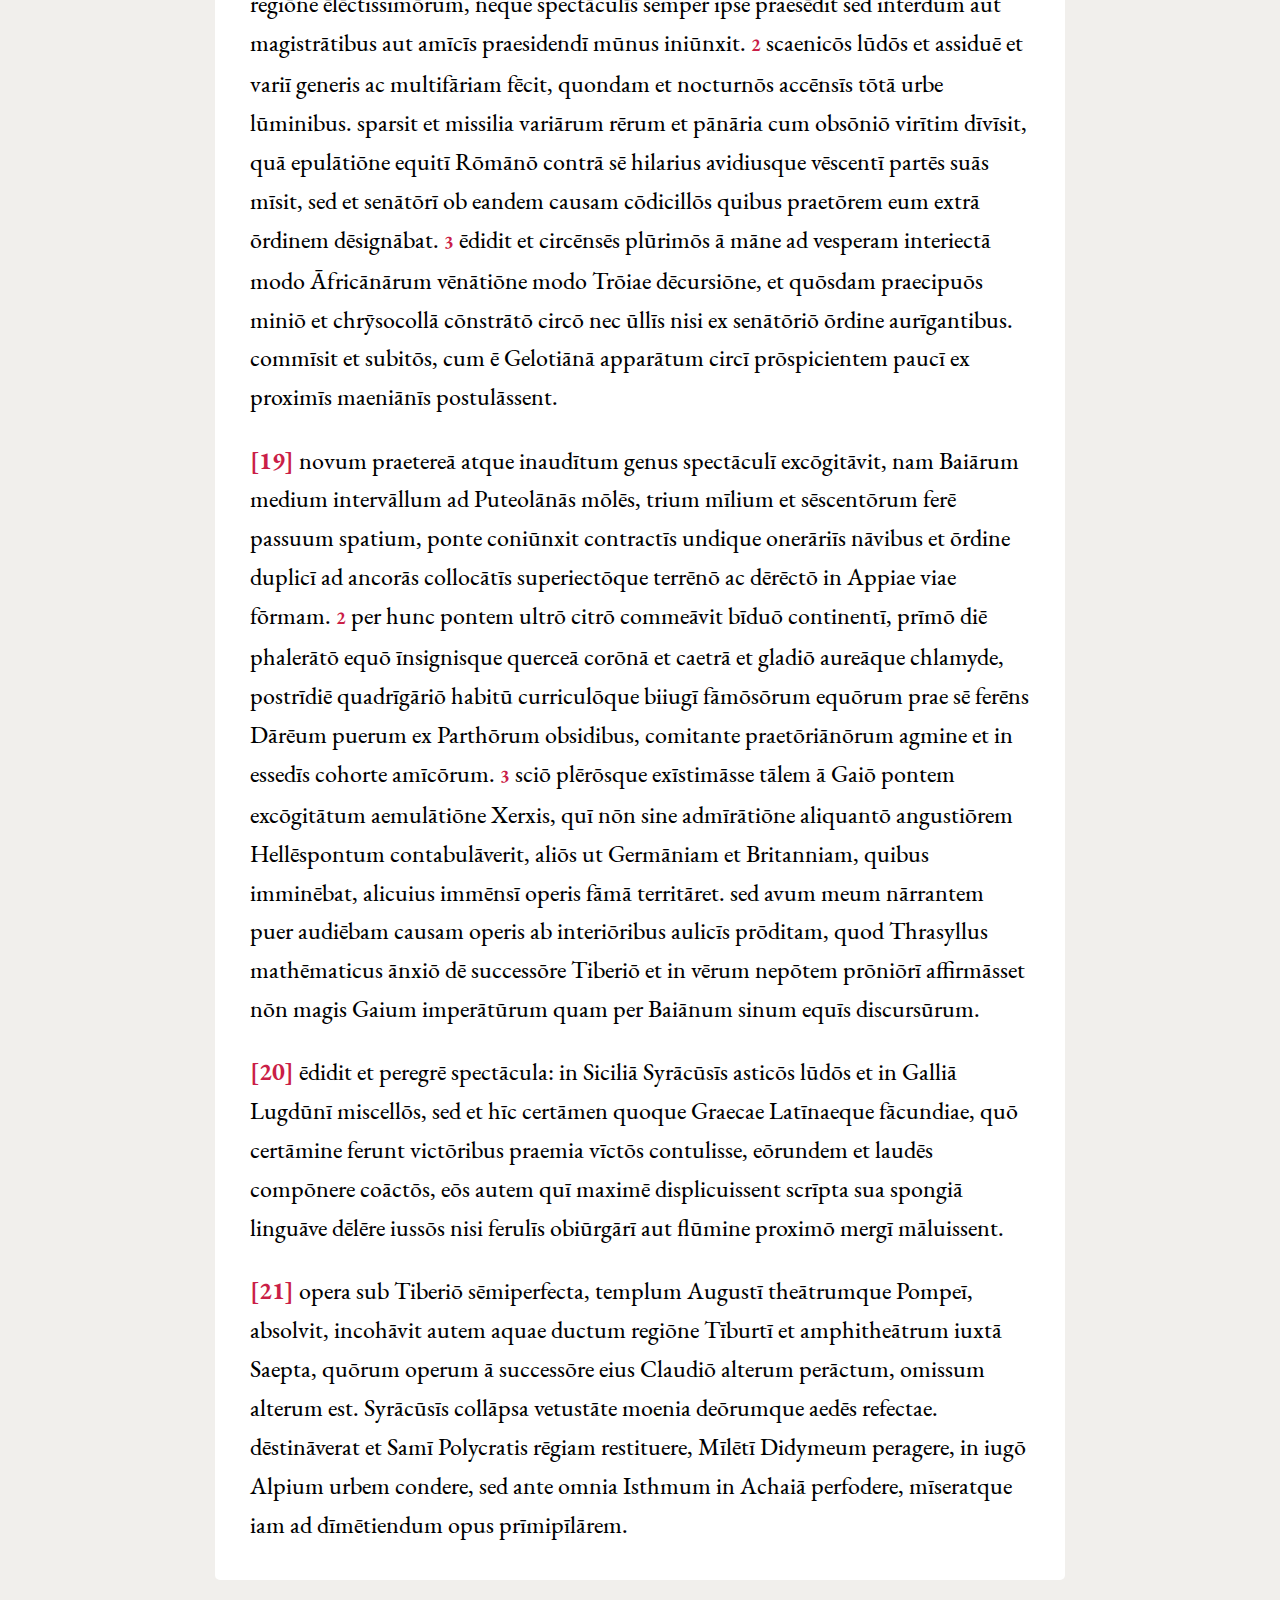
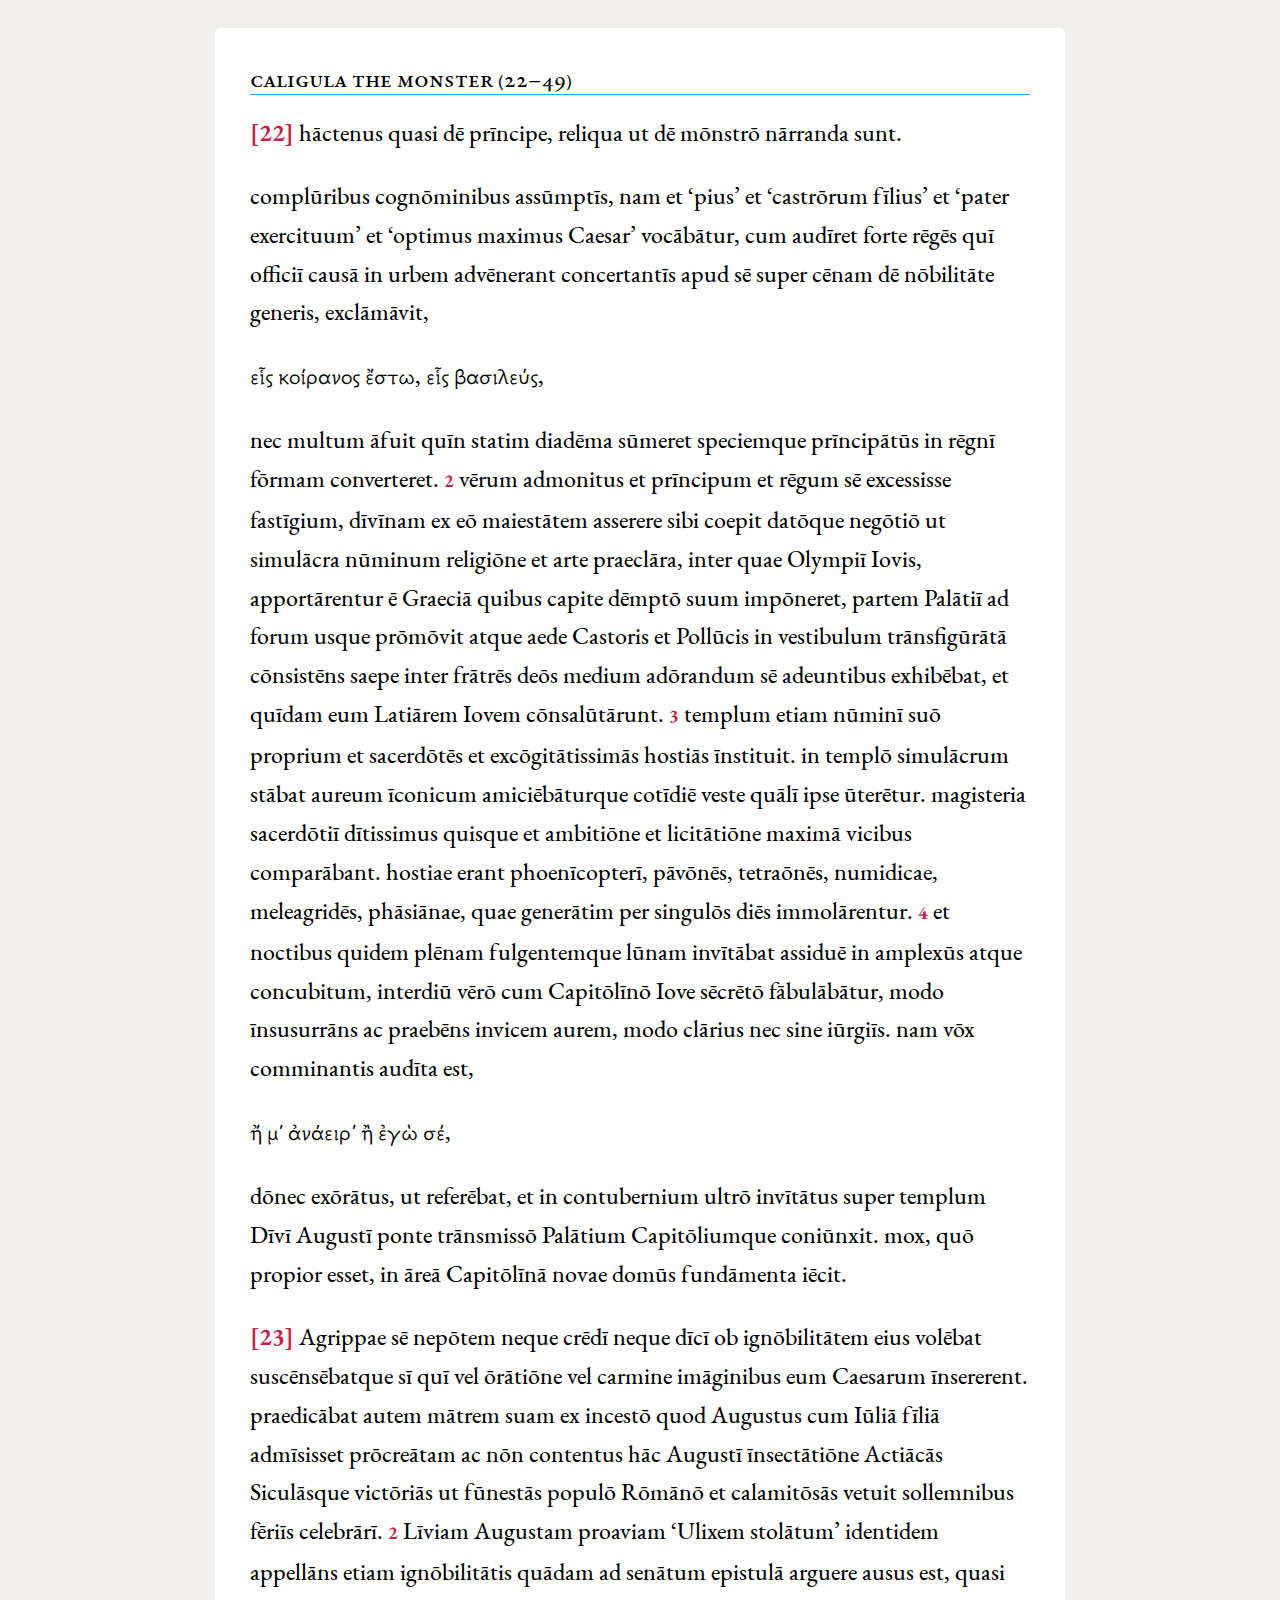
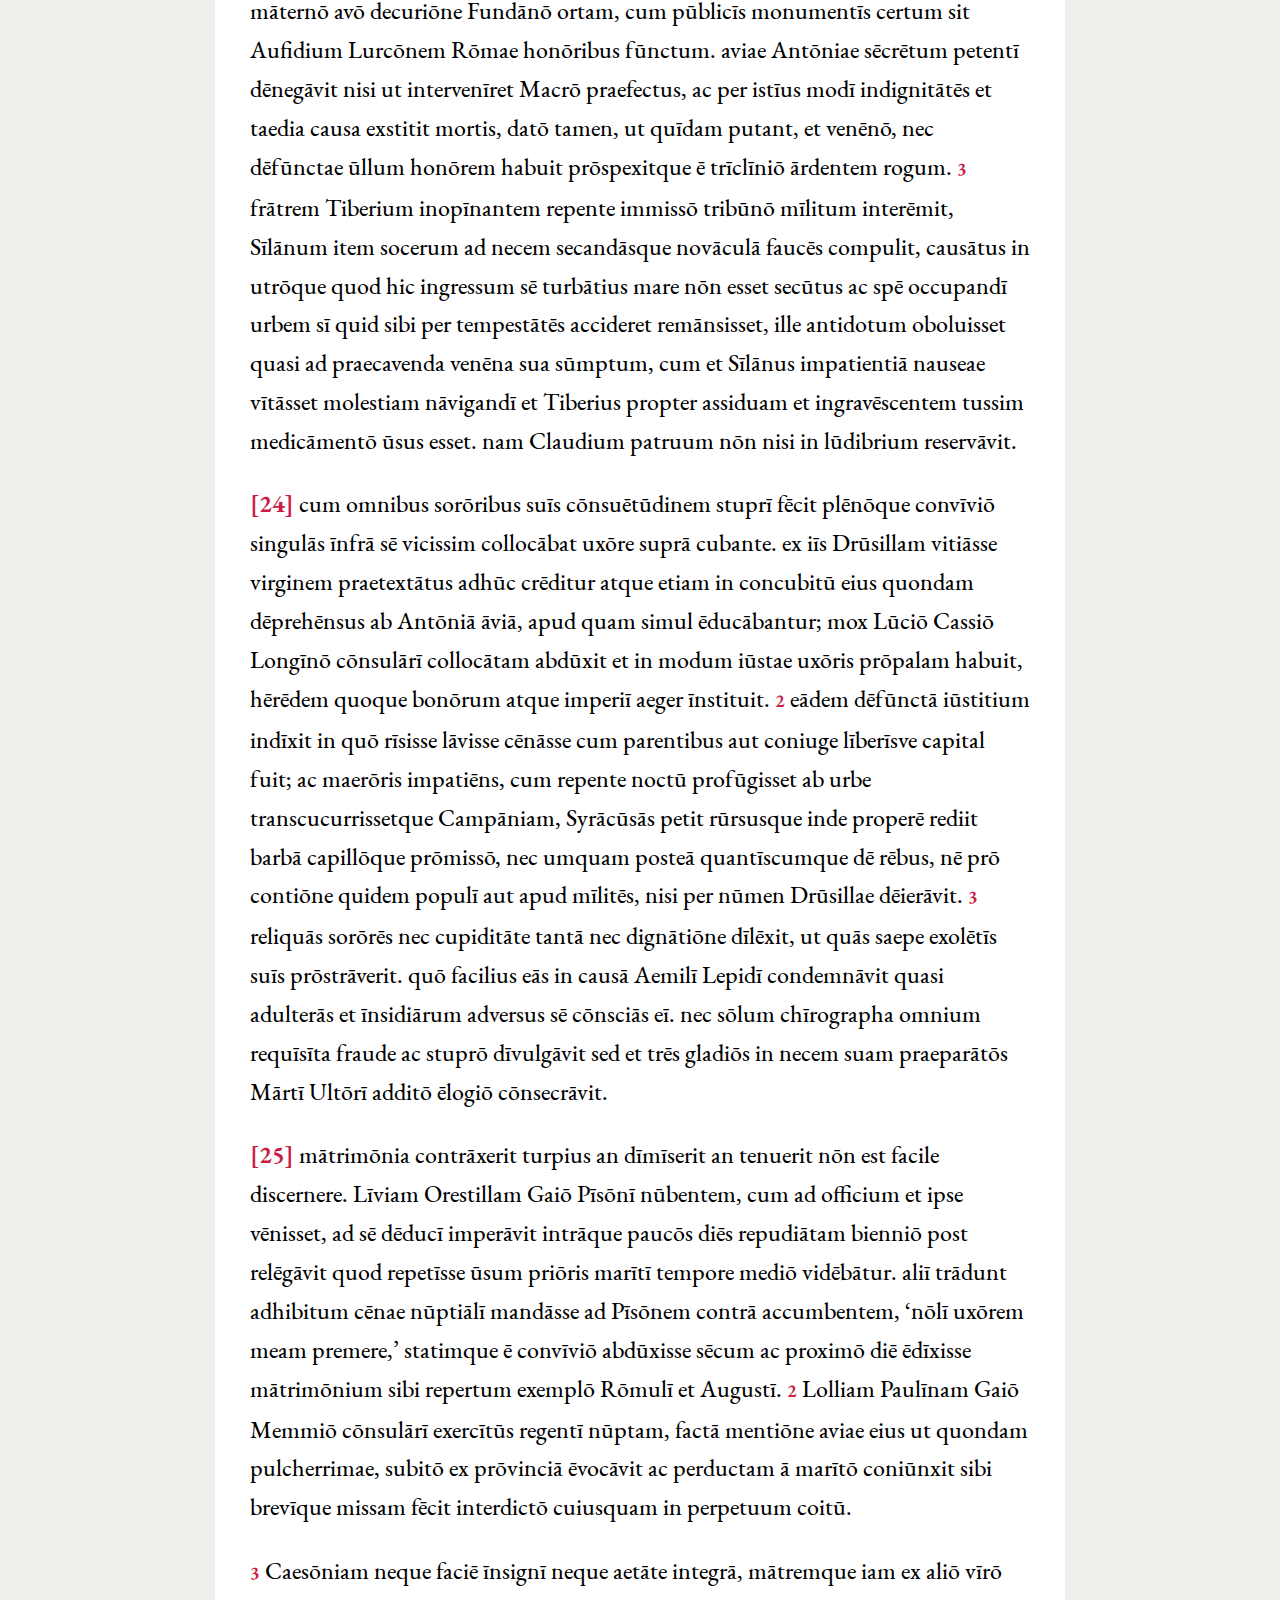
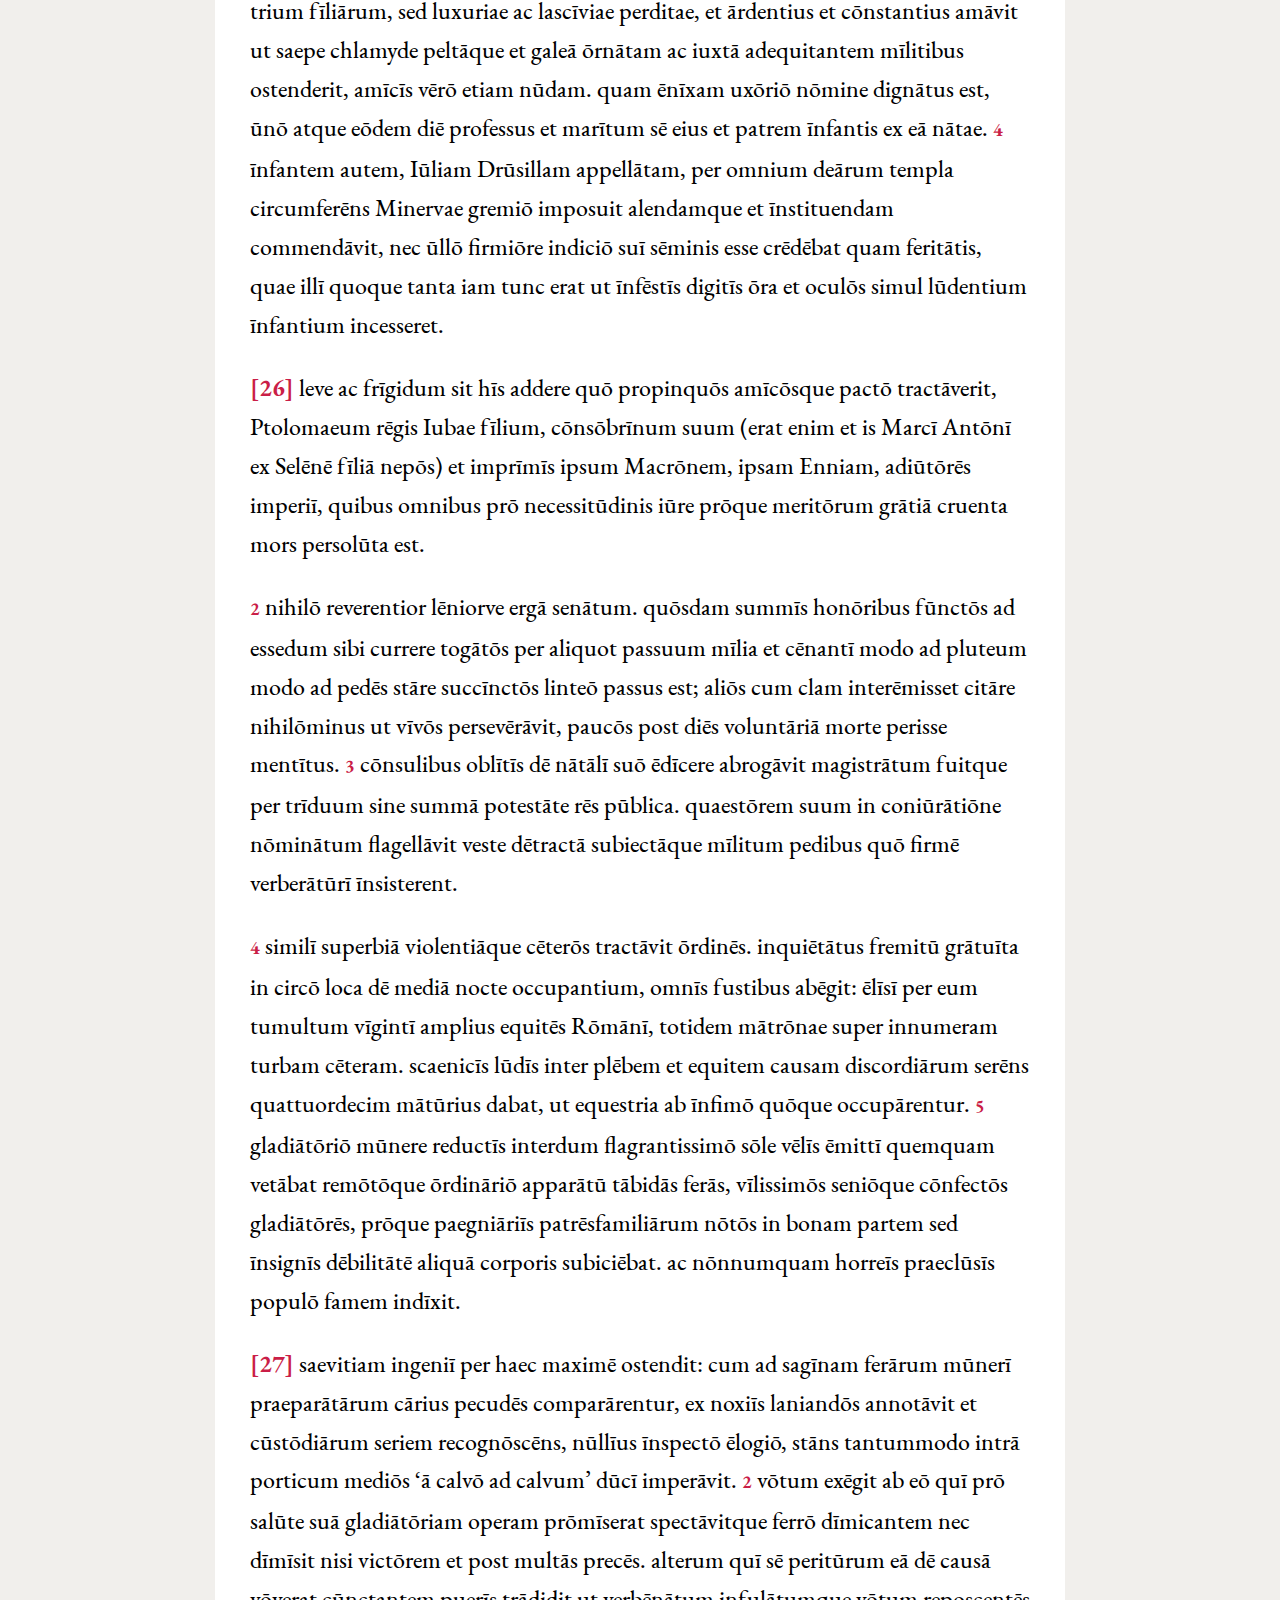
==== commit ffcb1bed: "Edits." ====
--- a/index.html
+++ b/index.html
@@ -91,7 +91,7 @@
 			<!-- <span>Edited R. Childree</span> -->
 		</hgroup>
 	</nav>
-	<object data="images/iuno.svg" type="image/svg+xml" height="50"></object>
+	<object id="logo" data="images/iuno.svg" type="image/svg+xml"></object>
 </header>
 
 <aside>
--- a/styles/styles.css
+++ b/styles/styles.css
@@ -41,9 +41,8 @@
 :root{
 	--bg-gray: #f1efec;
 	--highlight: #ec0951;
-	--ros-dkblue: #07b9dd;
-	--ros-dkrblue: #024755;
-	--ros-liblue: #f1efec;
+	--ros-liblue: #07b9dd;
+	--ros-dkblue: #024755;
 
 	--width-prose: 65ch;
 	--width-poetry: 55ch;
@@ -57,8 +56,8 @@
 
 /* ---------------------------- HEADER -------------------------------------------------------- */
 header {
-	position: fixed;
-	bottom:0;
+	position: sticky;
+	top: 0;
 	width: 100%;
 	height: 50px;
 	display: flex;
@@ -66,7 +65,7 @@
 	justify-content: space-between;
 	align-items: center;
 	padding: 0 35px;
-	background-color: var(--ros-dkblue);
+	background-color: var(--ros-liblue);
 	z-index: 6;
 }
 /* ---------------------------- Menu ----------------------------------------------------------- */
@@ -78,6 +77,7 @@
 nav hgroup {
 	margin: auto auto 3px 10px;
 	font-size: 21px;
+	line-height: 21px;
 	max-width: calc(100vw - 70px - 48px - 25px);
 }
 
@@ -117,20 +117,18 @@
 
 .nav__list {
 	display: none;
-	position: fixed;
-	left:0;
-	bottom:50px;
-	width:100%;
+	position: absolute;
+	left: 0;
+	top: 50px;
+	width:100% ;
 	height:calc(100vh - 50px);
-	margin: 0;
-	padding: 35px 35px 0;
-	align-content: center;
-	background-color: var(--ros-dkblue);	
+	/* align-content:center; */
+	background-color: var(--ros-liblue);	
 }
 
 .nav__list ul {
 	display: grid;
-	grid-template-columns: repeat(auto-fit, 1.25rem);
+	grid-template-columns: repeat(auto-fit, minmax(3ch,1fr));
 	align-self: center;
 	justify-items: center;
 	justify-content: space-between;
@@ -139,9 +137,10 @@
 	border-radius: 5px;
 	width: 80%;
 	height: min-content;
-	margin: 20px auto 15px;
+	margin: 0 auto;
 	padding: 48px;
 	column-gap: 10px;
+	white-space: nowrap;
 	/*overflow-y: scroll;*/
 }
 
@@ -157,14 +156,18 @@
 nav ul a:hover {
 	font-weight: 700;
 	color: #ffffff;
-	background: var(--ros-dkblue);
+	background: var(--highlight);
 	border-radius: 5px;
+}
+
+#logo {
+	width: 80px;
+	height: 37.5px;
 }
 
 /* ---------------------------- PARSING --------------------------------------------------------- */
 aside {
-	position: sticky; top: 0; left: var(--sidebar-width);
-	width: calc(100vw - var(--sidebar-width));
+	position: sticky; top: 50px; left: 0;
 	z-index: 5;
 	padding: 25px 35px;
 	background-color: var(--bg-gray);
@@ -178,15 +181,15 @@
 	list-style-type: none;
 }
 
-main.poetry #info {width: var(--width-poetry)}
-main.comedy #info  {width: var(--width-longline)}
+aside.poetry #info {width: var(--width-poetry)}
+aside.comedy #info  {width: var(--width-longline)}
 
 #message{
 	opacity:.2;
 }
 
 #info li {
-	font-size: max(18px, .75rem);
+	font-size: max(16px, .75rem);
 	line-height: .8rem;
 	text-decoration: none;
 }
@@ -225,8 +228,11 @@
 	font-size: .75rem;
 }
 b[id] {font-size: inherit;}
+
+/*
 b[id]::before {content: '[';}
 b[id]::after {content:']'}
+*/
 
 /* ---------------------------- MAIN ---------------------------------------------------------- */
 main {
@@ -246,7 +252,7 @@
 	font-weight: 450;
 	margin-bottom: .75rem;
 	font-feature-settings: 'smcp','c2sc','onum';
-	border-bottom: 1.5px solid var(--ros-dkblue);
+	border-bottom: 1.5px solid var(--ros-liblue);
 }
 
 p {
@@ -286,7 +292,7 @@
 	margin-top: 2rem;
 }
 
-main.elegiac [data-ln]:nth-child(odd){
+.elegiac [data-ln]:nth-child(odd){
 	text-indent:1.5rem;
 }
 main.poetry section {width: calc(var(--width-poetry) + 70px)}
